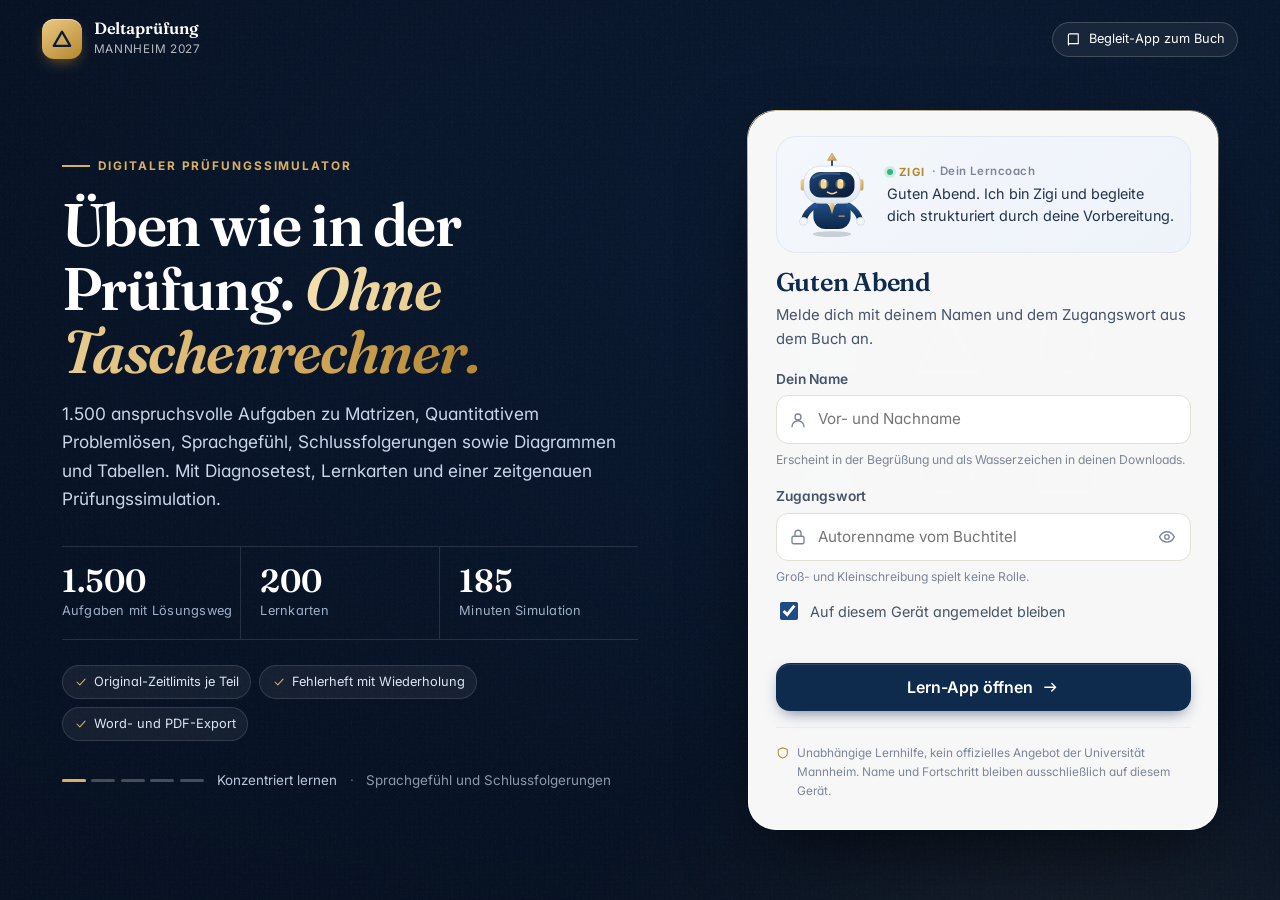
==== Deltapruefung-Lern-App.html @ a5c18887 "Redesign der Deltaprüfung-Lern-App: Premium-UI, neuer Zigi, 3D-Lernkarten - Neues Design-System mit " ====
<!doctype html>
<html lang="de" data-theme="light">
<head>
<meta charset="utf-8">
<meta name="viewport" content="width=device-width,initial-scale=1,viewport-fit=cover">
<title>Deltaprüfung · Lern-App Mannheim 2027</title>
<meta name="theme-color" content="#0a1c36">
<meta name="robots" content="noindex">
<link rel="preconnect" href="https://fonts.googleapis.com">
<link rel="preconnect" href="https://fonts.gstatic.com" crossorigin>
<link href="https://fonts.googleapis.com/css2?family=Inter:wght@400;500;600;700;800&family=Fraunces:opsz,wght@9..144,500;9..144,600;9..144,700&display=swap" rel="stylesheet">
<style>
/* =========================================================
   Design-Tokens
   ========================================================= */
:root{
  --bg:#f5f4ef;--bg2:#efede6;--surface:#ffffff;--surface2:#fbfaf7;--glass:rgba(255,255,255,.72);
  --ink:#0f1b2d;--ink2:#465469;--mute:#7b8698;--line:#e5e2d8;--line2:#efece4;
  --navy:#0e2a4d;--navy2:#1d4b85;--navy3:#0a1c36;
  --gold:#b4872f;--gold2:#d8b065;--gold3:#f3dfae;
  --accent:#0e2a4d;--accent-ink:#ffffff;--accent-hover:#173d6c;
  --link:#1d4b85;--focus:rgba(29,75,133,.35);
  --ok:#17784f;--okbg:#e5f4ec;--okline:#9fd3b7;
  --bad:#b4321f;--badbg:#fbeae6;--badline:#efb3a8;
  --warn:#a5620c;--warnbg:#fcf1dc;--warnline:#ecc98a;
  --info:#24569a;--infobg:#e8eff9;--infoline:#b8cbe8;
  --sh1:0 1px 2px rgba(15,27,45,.05);
  --sh2:0 1px 2px rgba(15,27,45,.04),0 6px 18px -6px rgba(15,27,45,.10);
  --sh3:0 2px 4px rgba(15,27,45,.04),0 18px 48px -12px rgba(15,27,45,.22);
  --r1:10px;--r2:14px;--r3:20px;--r4:28px;
  --serif:"Fraunces","Iowan Old Style","Palatino Linotype",Georgia,serif;
  --sans:"Inter",ui-sans-serif,system-ui,-apple-system,"Segoe UI",Roboto,"Helvetica Neue",Arial,sans-serif;
  --mono:ui-monospace,"SF Mono",Menlo,Consolas,monospace;
  --ease:cubic-bezier(.2,.8,.2,1);
}
html[data-theme=dark]{
  --bg:#08111f;--bg2:#0b1628;--surface:#0f1b2f;--surface2:#0c1729;--glass:rgba(15,27,47,.72);
  --ink:#e8edf6;--ink2:#b3bfd3;--mute:#8592a8;--line:#1e2c45;--line2:#18243a;
  --navy:#a9c4ee;--navy2:#c5d7f4;
  --accent:#d8b065;--accent-ink:#0a1424;--accent-hover:#e6c17b;
  --link:#9fc0f0;--focus:rgba(216,176,101,.4);
  --ok:#5fcf9a;--okbg:#0f2e22;--okline:#1f5a40;
  --bad:#f08a78;--badbg:#341812;--badline:#6b2a1e;
  --warn:#efb45a;--warnbg:#33240c;--warnline:#6b4b16;
  --info:#8db4ee;--infobg:#11233f;--infoline:#24426e;
  --sh1:0 1px 2px rgba(0,0,0,.3);
  --sh2:0 1px 2px rgba(0,0,0,.3),0 8px 22px -8px rgba(0,0,0,.5);
  --sh3:0 2px 4px rgba(0,0,0,.3),0 24px 60px -12px rgba(0,0,0,.6);
}
*{box-sizing:border-box}
html,body{margin:0}
body{font:15.5px/1.6 var(--sans);color:var(--ink);background:var(--bg);-webkit-text-size-adjust:100%;-webkit-font-smoothing:antialiased;text-rendering:optimizeLegibility;font-feature-settings:"cv11","ss01"}
img{max-width:100%;height:auto}
h1,h2,h3{font-family:var(--serif);font-weight:600;line-height:1.18;margin:0 0 .45rem;letter-spacing:-.01em;color:var(--ink)}
h1{font-size:clamp(1.7rem,3vw,2.25rem)}h2{font-size:1.45rem}h3{font-size:1.12rem}
p{margin:.4rem 0}
button{font:inherit;cursor:pointer;color:inherit}
a{color:var(--link)}
:focus-visible{outline:3px solid var(--focus);outline-offset:2px;border-radius:8px}
::selection{background:var(--gold3);color:#0f1b2d}
.ic{width:1.15em;height:1.15em;flex:none;display:inline-block;vertical-align:-.18em;fill:none;stroke:currentColor;stroke-width:1.8;stroke-linecap:round;stroke-linejoin:round}
.small{font-size:.86rem}.xs{font-size:.76rem}.muted{color:var(--mute)}.mt{margin-top:1rem}.mt2{margin-top:1.6rem}
.row{display:flex;gap:.6rem;align-items:center;flex-wrap:wrap}.grow{flex:1}.between{justify-content:space-between}.center{justify-content:center}
@media(max-width:560px){.hide-s{display:none}}
.sr{position:absolute;width:1px;height:1px;overflow:hidden;clip:rect(0 0 0 0)}
kbd{font:600 .72rem var(--mono);padding:.08rem .38rem;border-radius:6px;border:1px solid var(--line);border-bottom-width:2px;background:var(--surface2);color:var(--ink2)}

/* Buttons */
.btn{display:inline-flex;align-items:center;justify-content:center;gap:.5rem;border:1px solid var(--line);background:var(--surface);color:var(--ink);padding:.62rem 1.05rem;border-radius:12px;font-weight:600;font-size:.94rem;line-height:1.2;text-decoration:none;box-shadow:var(--sh1);transition:background .15s,border-color .15s,transform .15s,box-shadow .15s}
.btn:hover{border-color:color-mix(in srgb,var(--navy2) 45%,var(--line));background:var(--surface2)}
.btn:active{transform:translateY(1px)}
.btn.pri{background:var(--accent);color:var(--accent-ink);border-color:transparent;box-shadow:0 1px 0 rgba(255,255,255,.12) inset,0 6px 16px -6px color-mix(in srgb,var(--accent) 70%,transparent)}
.btn.pri:hover{background:var(--accent-hover)}
.btn.gold{background:linear-gradient(180deg,#e2bd72,#c3953c);color:#0a1c36;border-color:transparent;box-shadow:0 1px 0 rgba(255,255,255,.4) inset,0 8px 20px -8px rgba(180,135,47,.7)}
.btn.gold:hover{filter:brightness(1.05)}
.btn.ghost{background:transparent;box-shadow:none;border-color:transparent}.btn.ghost:hover{background:var(--line2)}
.btn.lg{padding:.85rem 1.35rem;font-size:1rem;border-radius:14px}
.btn.sm{padding:.4rem .7rem;font-size:.84rem;border-radius:10px}
.btn.block{width:100%}
.btn[disabled]{opacity:.45;cursor:not-allowed;transform:none}
.ibtn{display:inline-grid;place-items:center;width:38px;height:38px;border:0;background:none;color:var(--ink2);border-radius:11px;transition:background .15s,color .15s}
.ibtn:hover{background:var(--line2);color:var(--ink)}
.ibtn .ic{width:20px;height:20px}

/* Cards */
.card{background:var(--surface);border:1px solid var(--line);border-radius:var(--r3);padding:1.25rem 1.35rem;box-shadow:var(--sh2)}
.card.flat{box-shadow:none}
.card.pad-lg{padding:1.6rem 1.7rem}
.card h3{display:flex;align-items:center;gap:.5rem}
.card-h{display:flex;align-items:center;justify-content:space-between;gap:.8rem;margin-bottom:.8rem}
.card-h h3{margin:0}
a.card,.card.link{color:inherit;text-decoration:none;transition:transform .2s var(--ease),box-shadow .2s,border-color .2s}
a.card:hover,.card.link:hover{transform:translateY(-2px);box-shadow:var(--sh3);border-color:color-mix(in srgb,var(--gold) 35%,var(--line))}
.grid{display:grid;gap:1rem}
.g2{grid-template-columns:repeat(auto-fit,minmax(280px,1fr))}
.g3{grid-template-columns:repeat(auto-fit,minmax(230px,1fr))}
.g4{grid-template-columns:repeat(auto-fit,minmax(170px,1fr))}
.eyebrow{display:inline-flex;align-items:center;gap:.45rem;font-size:.72rem;letter-spacing:.14em;text-transform:uppercase;color:var(--gold);font-weight:700}
.eyebrow:before{content:"";width:18px;height:1.5px;background:currentColor;opacity:.7}
.pagehead{margin:0 0 1.5rem}
.pagehead p{color:var(--ink2);max-width:64ch;margin-top:.35rem}
.pagehead h1{margin-top:.35rem}
.divider{height:1px;background:var(--line);margin:1rem 0}

/* Inputs */
label.f{display:block;font-weight:600;margin:1rem 0 .35rem;font-size:.86rem;color:var(--ink2)}
select,input[type=text],input[type=password],input[type=date]{width:100%;padding:.7rem .85rem;border:1px solid var(--line);border-radius:12px;background:var(--surface);color:var(--ink);font:inherit;font-size:.95rem;transition:border-color .15s,box-shadow .15s;appearance:none;-webkit-appearance:none}
select{background-image:url("data:image/svg+xml,%3Csvg xmlns='http://www.w3.org/2000/svg' width='16' height='16' viewBox='0 0 24 24' fill='none' stroke='%237b8698' stroke-width='2' stroke-linecap='round'%3E%3Cpath d='m6 9 6 6 6-6'/%3E%3C/svg%3E");background-repeat:no-repeat;background-position:right .8rem center;padding-right:2.4rem}
select:focus,input:focus{outline:none;border-color:var(--navy2);box-shadow:0 0 0 4px var(--focus)}
.check{display:flex;gap:.6rem;align-items:center;font-size:.9rem;margin:.8rem 0;cursor:pointer}
.check input{width:18px;height:18px;accent-color:var(--navy2)}
html[data-theme=dark] .check input{accent-color:var(--gold2)}
.switch{position:relative;display:inline-flex;align-items:center;gap:.75rem;cursor:pointer;font-weight:500}
.switch input{position:absolute;opacity:0}
.switch i{width:42px;height:24px;border-radius:99px;background:var(--line);position:relative;transition:background .2s;flex:none}
.switch i:after{content:"";position:absolute;top:3px;left:3px;width:18px;height:18px;border-radius:50%;background:#fff;box-shadow:0 1px 3px rgba(0,0,0,.25);transition:transform .25s var(--ease)}
.switch input:checked+i{background:var(--navy2)}html[data-theme=dark] .switch input:checked+i{background:var(--gold)}
.switch input:checked+i:after{transform:translateX(18px)}
.switch input:focus-visible+i{box-shadow:0 0 0 4px var(--focus)}
.seg{display:inline-flex;padding:4px;background:var(--line2);border-radius:12px;gap:2px;flex-wrap:wrap}
.seg button{border:0;background:none;padding:.45rem .8rem;border-radius:9px;font-size:.86rem;font-weight:600;color:var(--ink2);display:inline-flex;gap:.4rem;align-items:center}
.seg button.on{background:var(--surface);color:var(--ink);box-shadow:var(--sh1)}

/* Progress */
.bar{height:8px;background:var(--line2);border-radius:99px;overflow:hidden}
.bar i{display:block;height:100%;background:linear-gradient(90deg,var(--navy2),var(--gold2));border-radius:99px;transition:width .6s var(--ease)}
html[data-theme=dark] .bar i{background:linear-gradient(90deg,#5d86c4,var(--gold2))}
.pill{display:inline-flex;align-items:center;gap:.3rem;padding:.16rem .6rem;border-radius:99px;background:var(--infobg);color:var(--info);font-size:.74rem;font-weight:700;white-space:nowrap;letter-spacing:.01em}
.pill.ok{background:var(--okbg);color:var(--ok)}.pill.bad{background:var(--badbg);color:var(--bad)}.pill.warn{background:var(--warnbg);color:var(--warn)}.pill.neutral{background:var(--line2);color:var(--ink2)}
.pill.gold{background:color-mix(in srgb,var(--gold2) 22%,transparent);color:var(--gold)}
.dot{width:9px;height:9px;border-radius:50%;flex:none;display:inline-block}
.note{display:flex;gap:.8rem;background:var(--warnbg);border:1px solid var(--warnline);border-radius:var(--r2);padding:.95rem 1.1rem;font-size:.9rem;color:var(--ink)}
.note .ic{color:var(--warn);width:20px;height:20px;margin-top:.1rem}
.note strong{display:block;margin-bottom:.15rem}
.note.info{background:var(--infobg);border-color:var(--infoline)}.note.info .ic{color:var(--info)}

/* =========================================================
   Anmeldung
   ========================================================= */
#gate{position:fixed;inset:0;z-index:50;background:#071427;color:#fff;overflow:auto}
#hero{position:fixed;inset:0;overflow:hidden;background:radial-gradient(1200px 700px at 30% 20%,#173e70,#071427)}
.slide{position:absolute;inset:0;opacity:0;transition:opacity 2.2s ease}
.slide.on{opacity:1}.slide.on .ph{animation:kb 24s ease-in-out forwards}
.ph{position:absolute;inset:-6%;background-size:cover;background-position:center;transform:scale(1.02);filter:saturate(.85)}
@keyframes kb{from{transform:scale(1.02)}to{transform:scale(1.14) translate(-2.2%,-1.4%)}}
.slide:nth-child(even).on .ph{animation-name:kb2}@keyframes kb2{from{transform:scale(1.14) translate(2%,1%)}to{transform:scale(1.02)}}
.fallback{position:absolute;inset:0;opacity:.8}.fallback svg{width:100%;height:100%}
.shade{position:fixed;inset:0;background:linear-gradient(105deg,rgba(5,15,32,.94) 0%,rgba(5,15,32,.82) 42%,rgba(5,15,32,.45) 100%),radial-gradient(800px 500px at 80% 110%,rgba(216,176,101,.18),transparent 60%)}
.grain{position:fixed;inset:0;opacity:.06;pointer-events:none;background-image:url("data:image/svg+xml,%3Csvg xmlns='http://www.w3.org/2000/svg' width='160' height='160'%3E%3Cfilter id='n'%3E%3CfeTurbulence baseFrequency='.8' numOctaves='3'/%3E%3C/filter%3E%3Crect width='100%25' height='100%25' filter='url(%23n)'/%3E%3C/svg%3E")}
.gtop{position:relative;display:flex;justify-content:space-between;align-items:center;padding:1.2rem clamp(1rem,4vw,2.6rem)}
.brand{display:flex;gap:.75rem;align-items:center}
.logo{width:40px;height:40px;border-radius:12px;background:linear-gradient(145deg,#ecca83,#b4872f);display:grid;place-items:center;box-shadow:0 1px 0 rgba(255,255,255,.45) inset,0 6px 16px -6px rgba(180,135,47,.8);flex:none}
.logo svg{width:22px;height:22px}
.brand b{display:block;font:600 1.02rem/1.2 var(--serif);letter-spacing:-.005em}
.brand span{display:block;font-size:.74rem;opacity:.7;letter-spacing:.06em;text-transform:uppercase;margin-top:1px}
.gedition{display:inline-flex;gap:.5rem;align-items:center;font-size:.8rem;padding:.4rem .8rem;border:1px solid rgba(255,255,255,.18);border-radius:99px;background:rgba(255,255,255,.06);backdrop-filter:blur(8px)}
.gwrap{position:relative;display:grid;grid-template-columns:1.1fr .9fr;gap:clamp(2rem,5vw,4.5rem);align-items:center;max-width:1240px;margin:0 auto;padding:1rem clamp(1rem,4vw,2.6rem) 3rem;min-height:calc(100vh - 84px)}
.gtxt .kicker{display:inline-flex;align-items:center;gap:.5rem;font-size:.74rem;letter-spacing:.16em;text-transform:uppercase;color:var(--gold2);font-weight:700;margin-bottom:1.1rem}
.gtxt .kicker:before{content:"";width:28px;height:1.5px;background:currentColor}
.gtxt h1{font-size:clamp(2.2rem,4.8vw,3.75rem);color:#fff;font-weight:600;line-height:1.06;letter-spacing:-.025em;margin-bottom:1rem}
.gtxt h1 em{font-style:italic;background:linear-gradient(90deg,#f3dfae,#d8b065 60%,#b4872f);-webkit-background-clip:text;background-clip:text;color:transparent;padding-right:.08em}
.gtxt .lead{font-size:1.08rem;max-width:36rem;color:#c9d6ea;line-height:1.65}
.gstats{display:flex;gap:0;flex-wrap:wrap;margin:2rem 0 1.6rem;border-top:1px solid rgba(255,255,255,.12);border-bottom:1px solid rgba(255,255,255,.12);max-width:36rem}
.gstats div{flex:1;min-width:110px;padding:1rem 0}
.gstats div+div{padding-left:1.2rem;border-left:1px solid rgba(255,255,255,.12)}
.gstats b{display:block;font:600 2rem/1.1 var(--serif);color:#fff}
.gstats span{font-size:.8rem;color:#9fb0c9;letter-spacing:.02em}
.gfeat{display:flex;flex-wrap:wrap;gap:.5rem;max-width:36rem}
.gfeat span{display:inline-flex;align-items:center;gap:.4rem;font-size:.8rem;color:#dbe5f3;padding:.35rem .7rem;border-radius:99px;background:rgba(255,255,255,.06);border:1px solid rgba(255,255,255,.12)}
.gfeat .ic{color:var(--gold2);width:14px;height:14px}
.gcap{display:flex;gap:.8rem;align-items:center;font-size:.84rem;color:#b8c6da;margin-top:1.8rem}
.dots{display:flex;gap:.35rem}.dots i{width:24px;height:3px;border-radius:9px;background:rgba(255,255,255,.25);overflow:hidden;position:relative}
.dots i.on:after{content:"";position:absolute;inset:0;background:var(--gold2);transform-origin:left;animation:fillbar 20s linear forwards}
@keyframes fillbar{from{transform:scaleX(0)}to{transform:scaleX(1)}}
.gcard{position:relative;background:rgba(255,255,255,.97);color:#0f1b2d;border-radius:var(--r4);padding:1.6rem 1.7rem 1.4rem;box-shadow:0 30px 80px -20px rgba(0,0,0,.6),0 0 0 1px rgba(255,255,255,.5) inset;max-width:470px;width:100%;justify-self:end}
.gcard:before{content:"";position:absolute;inset:-1px;border-radius:inherit;padding:1px;background:linear-gradient(160deg,rgba(243,223,174,.9),rgba(255,255,255,0) 40%);-webkit-mask:linear-gradient(#000 0 0) content-box,linear-gradient(#000 0 0);-webkit-mask-composite:xor;mask-composite:exclude;pointer-events:none}
.gcard h2{color:#0e2a4d;font-size:1.6rem;margin:.9rem 0 .2rem}
.gsub{color:#465469;font-size:.93rem}
.gcard label.f{color:#465469}
.gcard input[type=text],.gcard input[type=password]{background:#fff;color:#0f1b2d;border-color:#e2dfd5;padding-left:2.6rem}
.gcard input:focus{border-color:#1d4b85;box-shadow:0 0 0 4px rgba(29,75,133,.18)}
.ghint{font-size:.76rem;color:#7b8698;margin:.35rem 0 0}
.gerr{color:#b4321f;min-height:1.3rem;font-size:.86rem;margin:.4rem 0;font-weight:500}
.gfine{display:flex;gap:.5rem;font-size:.74rem;color:#7b8698;margin-top:1rem;padding-top:1rem;border-top:1px solid #efece4}
.gfine .ic{flex:none;margin-top:.12rem;color:#b4872f}
.fld{position:relative}
.fld>.ic{position:absolute;left:.85rem;top:50%;transform:translateY(-50%);color:#7b8698;width:18px;height:18px;pointer-events:none}
.eye{position:absolute;right:6px;top:50%;transform:translateY(-50%);border:0;background:none;width:36px;height:36px;border-radius:9px;display:grid;place-items:center;color:#7b8698}
.eye:hover{background:#f1efe8;color:#0f1b2d}
.gcard .check{color:#465469}
.gcard .btn.pri{background:#0e2a4d;color:#fff}
.gcard .btn.pri:hover{background:#173d6c}
.spin{width:16px;height:16px;border-radius:50%;border:2px solid currentColor;border-right-color:transparent;animation:rot .7s linear infinite;display:inline-block}
@keyframes rot{to{transform:rotate(360deg)}}

/* =========================================================
   Zigi – Lerncoach
   ========================================================= */
.coach{display:flex;gap:1rem;align-items:center;padding:.9rem 1rem;border-radius:var(--r3);background:linear-gradient(135deg,#f4f7fc,#eef3fa);border:1px solid #e1e8f3}
.coach .zg{width:78px;height:86px}
.speech{position:relative;font-size:.9rem;line-height:1.5;transition:opacity .25s,transform .25s;color:#24344d}
.speech.swap{opacity:0;transform:translateY(3px)}
.speech .who{display:flex;align-items:center;gap:.4rem;font-size:.7rem;font-weight:700;letter-spacing:.12em;text-transform:uppercase;color:#b4872f;margin-bottom:.15rem}
.speech .who em{font-style:normal;font-weight:600;letter-spacing:.04em;text-transform:none;color:#7b8698;font-size:.72rem}
.speech .who:after{content:"";width:6px;height:6px;border-radius:50%;background:#2fb67c;box-shadow:0 0 0 3px rgba(47,182,124,.18);order:-1}
.zg{flex:none;position:relative}
.zg svg{width:100%;height:100%;overflow:visible;display:block}
.zg .body{animation:bob 3.6s ease-in-out infinite;transform-box:view-box;transform-origin:center}
.zg .shd{animation:shd 3.6s ease-in-out infinite;transform-box:fill-box;transform-origin:center}
@keyframes bob{50%{transform:translateY(-3.5px)}}
@keyframes shd{50%{transform:scaleX(.86);opacity:.7}}
.zg .ant{transform-box:fill-box;transform-origin:bottom center;animation:sway 4.8s ease-in-out infinite}
@keyframes sway{25%{transform:rotate(-7deg)}75%{transform:rotate(7deg)}}
.zg .eyes{transform-box:fill-box;transform-origin:center;transition:transform .35s var(--ease);animation:blink 5.2s infinite}
@keyframes blink{0%,93%,100%{transform:scaleY(1)}96%{transform:scaleY(.08)}}
.zg .glow{animation:glow 3.6s ease-in-out infinite}
@keyframes glow{50%{opacity:.55}}
.zg .arm,.zg .arm2{transform-box:fill-box;transition:transform .45s var(--ease)}
.zg .arm{transform-origin:92% 6%}.zg .arm2{transform-origin:8% 6%}
.zg.wave .arm2{animation:wave .7s ease-in-out 4}
@keyframes wave{0%,100%{transform:rotate(-88deg)}50%{transform:rotate(-110deg)}}
.zg.point .arm2{transform:rotate(-58deg)}
.zg.think .arm2{transform:rotate(-100deg)}
.zg.think .eyes{animation:none;transform:translate(2.5px,-2.5px)}
.zg.thumbs .arm2{transform:rotate(-76deg)}
.zg.thumbs .eyes{animation:none;transform:scaleY(.5)}
.zg.cheer .arm{animation:cheerL .55s ease-in-out 4}.zg.cheer .arm2{animation:cheerR .55s ease-in-out 4}
@keyframes cheerL{50%{transform:rotate(104deg)}}@keyframes cheerR{50%{transform:rotate(-104deg)}}
.zg.cheer .body{animation:hop .55s ease-in-out 4}@keyframes hop{50%{transform:translateY(-7px)}}
.zg .mouth-o{display:none}
.zg.sad .smile{display:none}.zg.sad .mouth-o{display:block}.zg.sad .eyes{animation:none;transform:translateY(2px) scaleY(.75)}
.zg.talk .smile{animation:talk .22s ease-in-out 6;transform-box:fill-box;transform-origin:center}
@keyframes talk{50%{transform:scaleY(1.9)}}

/* Begleiter unten rechts */
#buddy{position:fixed;right:18px;bottom:18px;z-index:40;display:none;align-items:flex-end;gap:.7rem}
body.in #buddy.on{display:flex}
#buddy .bubble{max-width:17rem;padding:.75rem .95rem;border-radius:16px 16px 4px 16px;background:var(--surface);border:1px solid var(--line);box-shadow:var(--sh3);opacity:0;transform:translateY(8px) scale(.97);transform-origin:bottom right;transition:opacity .3s,transform .3s var(--ease);pointer-events:none}
#buddy .bubble.show{opacity:1;transform:none}
#buddy .speech{color:var(--ink)}
#buddy .speech .who em{color:var(--mute)}
.zbtn{width:66px;height:66px;border-radius:22px;border:1px solid var(--line);background:linear-gradient(160deg,var(--surface),var(--surface2));box-shadow:var(--sh3);display:grid;place-items:center;padding:0;transition:transform .2s var(--ease)}
.zbtn:hover{transform:translateY(-2px)}
.zbtn .zg{width:50px;height:56px}

/* =========================================================
   App-Rahmen
   ========================================================= */
body:not(.in) #app{display:none}
#app{display:grid;grid-template-columns:272px 1fr;min-height:100vh}
.side{background:linear-gradient(180deg,#0e2a4d 0%,#0a1c36 100%);color:#fff;padding:1.1rem .85rem;position:sticky;top:0;height:100vh;overflow:auto;display:flex;flex-direction:column;border-right:1px solid rgba(255,255,255,.04)}
html[data-theme=dark] .side{background:linear-gradient(180deg,#0b1729,#070f1c)}
.side .brand{padding:.3rem .55rem 1.2rem;margin-bottom:.4rem;border-bottom:1px solid rgba(255,255,255,.08)}
.nav{flex:1}
.nav a{display:flex;gap:.7rem;align-items:center;color:#b9c8de;text-decoration:none;padding:.55rem .7rem;border-radius:11px;font-size:.9rem;font-weight:500;position:relative;transition:background .15s,color .15s}
.nav a .ic{width:18px;height:18px;opacity:.85}
.nav a:hover{background:rgba(255,255,255,.06);color:#fff}
.nav a.on{background:linear-gradient(90deg,rgba(216,176,101,.2),rgba(216,176,101,.05));color:#fff}
.nav a.on:before{content:"";position:absolute;left:-.85rem;top:22%;bottom:22%;width:3px;border-radius:0 3px 3px 0;background:var(--gold2)}
.nav a.on .ic{color:var(--gold2);opacity:1}
.nav .g{font-size:.66rem;letter-spacing:.16em;text-transform:uppercase;color:#7f93b2;margin:1.1rem .7rem .35rem;font-weight:700}
.nav .bd{margin-left:auto;background:rgba(216,176,101,.2);color:#f3dfae;border-radius:99px;font-size:.7rem;padding:.05rem .5rem;font-weight:700}
.side .foot{font-size:.72rem;color:#8296b4;padding:1rem .6rem .2rem;border-top:1px solid rgba(255,255,255,.08);margin-top:1rem;line-height:1.5}
.side .me{display:flex;gap:.65rem;align-items:center;padding:.7rem;border-radius:14px;background:rgba(255,255,255,.05);border:1px solid rgba(255,255,255,.07);margin-top:.8rem}
.side .me .av{width:34px;height:34px;border-radius:10px;background:linear-gradient(145deg,#2a5a98,#173d6c);display:grid;place-items:center;font-weight:700;font-size:.85rem;color:#f3dfae}
.side .me b{display:block;font-size:.86rem;font-weight:600}.side .me span{font-size:.72rem;color:#8296b4}
.main{min-width:0;display:flex;flex-direction:column}
.top{display:flex;align-items:center;gap:.5rem;padding:.65rem clamp(1rem,3vw,2rem);border-bottom:1px solid var(--line);background:color-mix(in srgb,var(--bg) 82%,transparent);backdrop-filter:saturate(1.6) blur(14px);-webkit-backdrop-filter:saturate(1.6) blur(14px);position:sticky;top:0;z-index:10;min-height:60px}
.crumb{display:flex;align-items:center;gap:.45rem;font-size:.88rem;color:var(--mute);min-width:0}
.crumb b{color:var(--ink);font-weight:600;white-space:nowrap;overflow:hidden;text-overflow:ellipsis}
.crumb .ic{width:14px;height:14px}
.chip{display:inline-flex;align-items:center;gap:.4rem;font-size:.8rem;font-weight:600;color:var(--ink2);padding:.35rem .7rem;border-radius:99px;border:1px solid var(--line);background:var(--surface)}
.chip .ic{width:15px;height:15px;color:var(--gold)}
.menu-btn{display:none}
#view{padding:clamp(1.2rem,3vw,2.2rem) clamp(1rem,3vw,2.2rem) 6rem;max-width:1120px;width:100%;margin:0 auto;outline:none;animation:viewIn .35s var(--ease)}
@keyframes viewIn{from{opacity:0;transform:translateY(6px)}to{opacity:1;transform:none}}
.scrim{display:none}
.tabbar{display:none}
@media(max-width:900px){
  .gwrap{grid-template-columns:1fr;gap:1.8rem;padding-top:0}
  .gcard{justify-self:stretch;max-width:none}
  .gtxt .lead{font-size:.98rem}.gstats,.gfeat,.gcap{display:none}.gtxt h1{font-size:2.1rem}
  #app{grid-template-columns:1fr}
  .side{position:fixed;left:0;top:0;bottom:0;width:284px;transform:translateX(-102%);transition:transform .3s var(--ease);z-index:60;box-shadow:20px 0 60px rgba(0,0,0,.3)}
  body.menu .side{transform:none}
  body.menu .scrim{display:block;position:fixed;inset:0;background:rgba(4,10,22,.5);backdrop-filter:blur(2px);z-index:55}
  .menu-btn{display:inline-grid}
  #view{padding:1.1rem 1rem 7.5rem}
  .tabbar{display:flex;position:fixed;left:0;right:0;bottom:0;z-index:35;background:color-mix(in srgb,var(--surface) 90%,transparent);backdrop-filter:blur(16px);-webkit-backdrop-filter:blur(16px);border-top:1px solid var(--line);padding:.35rem .4rem calc(.35rem + env(safe-area-inset-bottom))}
  .tabbar a,.tabbar button{flex:1;display:flex;flex-direction:column;align-items:center;gap:.15rem;font-size:.66rem;font-weight:600;color:var(--mute);text-decoration:none;padding:.35rem 0;border:0;background:none;border-radius:10px}
  .tabbar .ic{width:21px;height:21px}
  .tabbar .on{color:var(--ink)}.tabbar .on .ic{color:var(--gold)}
  body.run .tabbar{display:none}
  #buddy{bottom:78px;right:12px}
  body.run #buddy{bottom:84px}
  .zbtn{width:54px;height:54px;border-radius:18px}.zbtn .zg{width:40px;height:45px}
  #buddy .bubble{max-width:13rem;font-size:.84rem}
}

/* =========================================================
   Übersicht
   ========================================================= */
.welcome{position:relative;overflow:hidden;border-radius:var(--r4);padding:clamp(1.4rem,3vw,2rem);color:#fff;background:radial-gradient(600px 300px at 100% 0%,rgba(216,176,101,.28),transparent 60%),linear-gradient(135deg,#123563,#0a1c36);box-shadow:var(--sh3);display:grid;grid-template-columns:1fr auto;gap:1.5rem;align-items:center}
.welcome:after{content:"";position:absolute;right:-60px;bottom:-90px;width:300px;height:300px;border:1px solid rgba(243,223,174,.14);border-radius:50%;box-shadow:0 0 0 40px rgba(243,223,174,.03),0 0 0 80px rgba(243,223,174,.02)}
.welcome h1{color:#fff;font-size:clamp(1.7rem,3.4vw,2.4rem);margin:.4rem 0 .4rem}
.welcome p{color:#c9d6ea;max-width:52ch}
.welcome .eyebrow{color:var(--gold2)}
.welcome .zg{width:120px;height:132px;position:relative;z-index:1}
.welcome .rec{display:flex;gap:.7rem;align-items:center;margin-top:1.1rem;flex-wrap:wrap}
.welcome .btn:not(.gold){background:rgba(255,255,255,.08);border-color:rgba(255,255,255,.18);color:#fff;box-shadow:none}
.welcome .btn:not(.gold):hover{background:rgba(255,255,255,.14)}
.resume{display:flex;gap:1rem;align-items:center;flex-wrap:wrap;margin-top:1rem;padding:1rem 1.15rem;border-radius:var(--r3);border:1px solid var(--warnline);background:var(--warnbg)}
.resume .ic{width:22px;height:22px;color:var(--warn)}
.kpi{display:grid;grid-template-columns:repeat(auto-fit,minmax(170px,1fr));gap:1rem}
.kpi>div{position:relative;background:var(--surface);border:1px solid var(--line);border-radius:var(--r3);padding:1rem 1.1rem;box-shadow:var(--sh1);display:flex;gap:.85rem;align-items:center}
.kpi .ki{width:42px;height:42px;border-radius:12px;display:grid;place-items:center;background:var(--infobg);color:var(--info);flex:none}
.kpi .ki .ic{width:20px;height:20px}
.kpi .ki.g{background:color-mix(in srgb,var(--gold2) 20%,transparent);color:var(--gold)}
.kpi .ki.o{background:var(--okbg);color:var(--ok)}.kpi .ki.r{background:var(--badbg);color:var(--bad)}
.kpi b{display:block;font:600 1.5rem/1.15 var(--serif);color:var(--ink);letter-spacing:-.01em}
.kpi span{font-size:.78rem;color:var(--mute)}
.act{display:flex;flex-direction:column;gap:.5rem;min-height:170px}
.act .ai{width:44px;height:44px;border-radius:13px;display:grid;place-items:center;color:#fff;margin-bottom:.4rem;box-shadow:0 8px 18px -8px currentColor}
.act .ai .ic{width:21px;height:21px;color:#fff}
.act h3{margin:0}
.act p{color:var(--mute);font-size:.86rem;margin:0;flex:1}
.act .foot{display:flex;align-items:center;justify-content:space-between;margin-top:.3rem}
.act .go{color:var(--mute);transition:transform .2s var(--ease),color .2s}
a.card:hover .go{transform:translateX(3px);color:var(--gold)}
.prow{display:grid;grid-template-columns:minmax(9rem,14rem) 1fr auto;gap:1rem;align-items:center;padding:.6rem 0;border-top:1px solid var(--line2)}
.prow:first-of-type{border-top:0}
.prow .nm{display:flex;gap:.6rem;align-items:center;font-weight:500;font-size:.92rem}
.prow .v{font-size:.82rem;color:var(--mute);text-align:right;min-width:6.5rem;font-variant-numeric:tabular-nums}
@media(max-width:600px){.kpi{grid-template-columns:1fr 1fr;gap:.7rem}.kpi>div{flex-direction:column;align-items:flex-start;gap:.55rem;padding:.9rem}.kpi .ki{width:36px;height:36px}.kpi b{font-size:1.3rem}.chip{display:none}.welcome{grid-template-columns:1fr}.welcome .zg{display:none}.prow{grid-template-columns:1fr auto}.prow .bar{grid-column:1/-1;order:3}}

/* Teil-Karten */
.partcard{display:flex;flex-direction:column;gap:.75rem;position:relative;overflow:hidden}
.partcard:before{content:"";position:absolute;left:0;top:0;bottom:0;width:4px;background:var(--pc,var(--navy2))}
.partcard .row.between{align-items:flex-start}
.partcard h3{margin:0}
.stat3{display:flex;gap:1.2rem;font-size:.8rem;color:var(--mute)}
.stat3 b{display:block;font:600 1.05rem var(--sans);color:var(--ink);font-variant-numeric:tabular-nums}
.sec-t{display:flex;align-items:center;gap:.6rem;margin:1.8rem 0 .8rem;font-family:var(--serif);font-size:1.15rem;font-weight:600}
.sec-t .dot{width:10px;height:10px}
.empty{text-align:center;padding:2.6rem 1.4rem}
.empty .zg{width:96px;height:106px;margin:0 auto .6rem}
.empty p{color:var(--ink2);max-width:46ch;margin:.4rem auto 1rem}

/* =========================================================
   Aufgaben
   ========================================================= */
.runhead{position:sticky;top:60px;z-index:6;margin:-.4rem 0 1.1rem;padding:.9rem 1.1rem;border-radius:var(--r3);background:color-mix(in srgb,var(--surface) 92%,transparent);backdrop-filter:blur(14px);-webkit-backdrop-filter:blur(14px);border:1px solid var(--line);box-shadow:var(--sh2)}
.runhead h2{margin:0;font-size:1.15rem}
.runhead .bar{height:6px;margin-top:.75rem}
.runhead .meta{display:flex;justify-content:space-between;gap:.6rem;font-size:.78rem;color:var(--mute);margin-top:.45rem;font-variant-numeric:tabular-nums}
.timer{display:inline-flex;align-items:center;gap:.45rem;font:700 1.05rem/1 var(--mono);padding:.5rem .75rem;border-radius:11px;background:var(--line2);color:var(--ink);font-variant-numeric:tabular-nums}
.timer .ic{width:16px;height:16px;color:var(--mute)}
.timer.low{background:var(--badbg);color:var(--bad);animation:pulse 1.4s ease-in-out infinite}.timer.low .ic{color:var(--bad)}
@keyframes pulse{50%{box-shadow:0 0 0 5px color-mix(in srgb,var(--bad) 15%,transparent)}}
.qcard{background:var(--surface);border:1px solid var(--line);border-radius:var(--r3);padding:clamp(1.1rem,2.5vw,1.7rem);box-shadow:var(--sh2)}
.qmeta{display:flex;gap:.45rem;flex-wrap:wrap;align-items:center;margin-bottom:1rem;font-size:.78rem;color:var(--mute)}
.qmeta .sep{flex:1}
.qnum{font:600 .8rem var(--sans);color:var(--ink2)}
.stem{font-size:1.04rem;line-height:1.7}
.stem .tex{white-space:nowrap}
.fest{background:var(--infobg);border:1px solid var(--infoline);border-radius:var(--r2);padding:.85rem 1rem;margin:.2rem 0 .8rem}
.fest b{color:var(--info)}
.claim{display:flex;gap:.7rem;align-items:flex-start;padding:.55rem 0}
.claim .cl{flex:none;width:2rem;height:2rem;border-radius:9px;background:var(--line2);display:grid;place-items:center;font:700 .82rem var(--serif);color:var(--ink2)}
.zoomable{cursor:zoom-in;display:block;margin:.8rem auto;max-width:100%;border:1px solid var(--line);border-radius:var(--r2);background:#fff;padding:6px;transition:box-shadow .2s}
.zoomable:hover{box-shadow:var(--sh2)}
.matwrap{display:flex;flex-direction:column;gap:1.2rem;align-items:center}
.matwrap .mat{width:100%;max-width:360px}
.matwrap .mat .zoomable{margin:0 auto}
.opts{display:grid;gap:.6rem;margin-top:1.1rem}
.opts.two{grid-template-columns:1fr 1fr}
.opt{position:relative;display:flex;gap:.8rem;align-items:center;text-align:left;width:100%;background:var(--surface);border:1.5px solid var(--line);border-radius:14px;padding:.75rem .9rem;color:var(--ink);transition:border-color .15s,background .15s,transform .15s,box-shadow .15s}
.opt:hover:not([disabled]){border-color:color-mix(in srgb,var(--navy2) 55%,var(--line));background:var(--surface2);box-shadow:var(--sh1)}
.opt:active:not([disabled]){transform:scale(.995)}
.opt .L{font:700 .85rem var(--sans);width:1.9rem;height:1.9rem;border-radius:9px;background:var(--line2);color:var(--ink2);display:grid;place-items:center;flex:none;transition:background .15s,color .15s}
.opt.sel{border-color:var(--navy2);background:var(--infobg);box-shadow:0 0 0 3px var(--focus)}
.opt.sel .L{background:var(--navy2);color:#fff}
html[data-theme=dark] .opt.sel .L{background:var(--gold2);color:#0a1424}
.opt.ok{border-color:var(--ok);background:var(--okbg)}.opt.ok .L{background:var(--ok);color:#fff}
.opt.bad{border-color:var(--bad);background:var(--badbg)}.opt.bad .L{background:var(--bad);color:#fff}
.opt.ok:after,.opt.bad:after{position:absolute;right:.8rem;top:50%;transform:translateY(-50%);font-weight:800;font-size:.95rem}
.opt.ok:after{content:"✓";color:var(--ok)}.opt.bad:after{content:"✕";color:var(--bad)}
.opt[disabled]{cursor:default}
.opts.imgs{grid-template-columns:repeat(4,1fr)}
.opts.imgs .opt{flex-direction:column;padding:.5rem;gap:.35rem}
.opts.imgs .opt:after{top:.5rem;right:.55rem;transform:none}
.opts.imgs img{width:100%;max-width:96px;background:#fff;border-radius:8px}
@media(max-width:560px){.opts.two{grid-template-columns:1fr}.opts.imgs{gap:.4rem}.opts.imgs .opt{padding:.3rem}}
@media(min-width:800px){.matwrap{flex-direction:row;align-items:flex-start;justify-content:center;gap:1.6rem}.matwrap .mat{flex:0 0 360px}.matwrap .opts.imgs{max-width:450px;margin-top:0}}
.tblwrap{overflow-x:auto;margin:.9rem 0;border:1px solid var(--line);border-radius:var(--r2)}
.tblwrap table{border-collapse:collapse;width:100%;font-size:.9rem;font-variant-numeric:tabular-nums}
.tblwrap caption{font-weight:700;text-align:left;padding:.65rem .85rem;font-size:.86rem;border-bottom:1px solid var(--line);background:var(--surface2)}
.tblwrap th,.tblwrap td{padding:.5rem .85rem;border-top:1px solid var(--line2);text-align:center;white-space:nowrap}
.tblwrap th{font-size:.78rem;text-transform:uppercase;letter-spacing:.06em;color:var(--mute);font-weight:700;border-top:0}
.tblwrap th:first-child,.tblwrap td:first-child{text-align:left}
.tblwrap tbody tr:nth-child(even){background:var(--surface2)}
.expl{margin-top:1.2rem;border-radius:var(--r2);padding:1.05rem 1.15rem;border:1px solid;animation:viewIn .35s var(--ease)}
.expl.ok{background:var(--okbg);border-color:var(--okline)}.expl.bad{background:var(--badbg);border-color:var(--badline)}
.expl .eh{display:flex;gap:.6rem;align-items:center;font-weight:700;margin-bottom:.35rem}
.expl .eh .ic{width:20px;height:20px}
.expl.ok .eh{color:var(--ok)}.expl.bad .eh{color:var(--bad)}
.expl ol{margin:.6rem 0 .4rem 1.15rem;padding:0}.expl li{margin:.25rem 0}
.expl .falle,.expl .ref{display:flex;gap:.55rem;margin-top:.7rem;font-size:.9rem;padding-top:.7rem;border-top:1px dashed color-mix(in srgb,var(--ink) 15%,transparent)}
.expl .falle .ic,.expl .ref .ic{width:17px;height:17px;margin-top:.15rem;color:var(--warn)}
.expl .ref .ic{color:var(--info)}
.tex{font-family:"Cambria Math","STIX Two Math",var(--serif);font-size:1.05em}
.fr{display:inline-flex;flex-direction:column;vertical-align:middle;text-align:center;margin:0 .15em;line-height:1.15}
.fr>span:first-child{border-bottom:1.4px solid currentColor;padding:0 .2em}.fr>span:last-child{padding:0 .2em}
.rad{border-top:1.4px solid currentColor;padding:0 .15em;margin-left:1px}
.palette{margin-top:1.1rem;padding:1rem 1.1rem;border-radius:var(--r3);background:var(--surface);border:1px solid var(--line)}
.palette summary{cursor:pointer;display:flex;align-items:center;gap:.5rem;font-weight:600;font-size:.9rem;list-style:none}
.palette summary::-webkit-details-marker{display:none}
.palette summary .ic{color:var(--mute)}
.palette .legend{display:flex;gap:.9rem;flex-wrap:wrap;font-size:.74rem;color:var(--mute);margin-left:auto;font-weight:500}
.palette .legend i{display:inline-block;width:10px;height:10px;border-radius:3px;margin-right:.3rem;vertical-align:-1px;border:1px solid var(--line)}
.qnav{display:flex;flex-wrap:wrap;gap:.35rem;margin-top:.85rem}
.qnav button{position:relative;width:2.25rem;height:2.25rem;border-radius:10px;border:1px solid var(--line);background:var(--surface);color:var(--ink2);font-size:.8rem;font-weight:600;font-variant-numeric:tabular-nums;transition:all .15s}
.qnav button:hover:not([disabled]){border-color:var(--navy2)}
.qnav button.cur{border-color:var(--navy2);box-shadow:0 0 0 2px var(--navy2);color:var(--ink)}
html[data-theme=dark] .qnav button.cur{border-color:var(--gold2);box-shadow:0 0 0 2px var(--gold2)}
.qnav button.done{background:var(--infobg);color:var(--info);border-color:var(--infoline)}
.qnav button.ok{background:var(--okbg);color:var(--ok);border-color:var(--okline)}
.qnav button.bad{background:var(--badbg);color:var(--bad);border-color:var(--badline)}
.qnav button.flag:after{content:"";position:absolute;top:-3px;right:-3px;width:9px;height:9px;border-radius:50%;background:var(--gold2);border:2px solid var(--surface)}
.qnav button[disabled]{opacity:.35;cursor:not-allowed}
.runbar{display:flex;gap:.6rem;align-items:center;margin-top:1.1rem;flex-wrap:wrap}
.runbar .hint{font-size:.74rem;color:var(--mute);display:flex;gap:.6rem;align-items:center}
@media(max-width:900px){
  .runhead{top:60px;padding:.75rem .9rem}
  .runbar{position:fixed;left:0;right:0;bottom:0;z-index:30;margin:0;padding:.6rem .8rem calc(.6rem + env(safe-area-inset-bottom));background:color-mix(in srgb,var(--surface) 94%,transparent);backdrop-filter:blur(14px);border-top:1px solid var(--line);flex-wrap:nowrap}
  .runbar .btn{padding:.65rem .8rem}
  .runbar .hint{display:none}
}

/* Auswertung */
.result{display:grid;grid-template-columns:auto 1fr;gap:1.8rem;align-items:center}
.ring{position:relative;width:150px;height:150px}
.ring svg{width:100%;height:100%;transform:rotate(-90deg)}
.ring circle{fill:none;stroke-width:11}
.ring .tr{stroke:var(--line2)}
.ring .vl{stroke:url(#rg);stroke-linecap:round;transition:stroke-dashoffset 1.2s var(--ease)}
.ring .in{position:absolute;inset:0;display:grid;place-items:center;text-align:center}
.ring .in b{display:block;font:600 2.1rem/1 var(--serif)}
.ring .in span{font-size:.74rem;color:var(--mute);letter-spacing:.06em;text-transform:uppercase}
@media(max-width:600px){.result{grid-template-columns:1fr;justify-items:center;text-align:center}}
details.rev{border:1px solid var(--line);border-radius:var(--r2);margin-top:.6rem;background:var(--surface2);overflow:hidden}
details.rev summary{cursor:pointer;padding:.8rem 1rem;display:flex;gap:.7rem;align-items:center;font-size:.9rem;list-style:none}
details.rev summary::-webkit-details-marker{display:none}
details.rev summary .ic{transition:transform .2s;color:var(--mute)}
details.rev[open] summary .ic{transform:rotate(90deg)}
details.rev .qcard{margin:0 .8rem .8rem;box-shadow:none}

/* =========================================================
   Lernkarten
   ========================================================= */
.deckbar{display:flex;gap:.8rem;align-items:center;flex-wrap:wrap;margin-bottom:1.2rem}
.deckbar select{width:auto;min-width:12rem;padding-top:.5rem;padding-bottom:.5rem;font-size:.88rem}
.deckstats{display:flex;gap:.5rem;flex-wrap:wrap}
.fstage{perspective:1700px;perspective-origin:50% 40%;max-width:640px;margin:0 auto}
.ftilt{transform-style:preserve-3d;transform:rotateX(var(--rx,0deg)) rotateY(var(--ry,0deg));transition:transform .35s var(--ease)}
.fc{position:relative;height:var(--h,380px);transform-style:preserve-3d;cursor:pointer;-webkit-tap-highlight-color:transparent}
.face{position:absolute;inset:0;backface-visibility:hidden;-webkit-backface-visibility:hidden;border-radius:26px;overflow:hidden;display:flex;flex-direction:column}
.face-in{position:relative;z-index:1;flex:1;overflow:auto;padding:1.7rem 1.8rem 1.5rem;display:flex;flex-direction:column}
.face:before{content:"";position:absolute;inset:0;pointer-events:none;z-index:2;border-radius:inherit;background:radial-gradient(500px circle at var(--gx,50%) var(--gy,0%),rgba(255,255,255,.22),transparent 45%);opacity:var(--go,0);transition:opacity .3s}
.front{background:var(--surface);border:1px solid var(--line);box-shadow:var(--sh3)}
.front:after{content:"";position:absolute;inset:10px;border:1px solid var(--line2);border-radius:18px;pointer-events:none}
.back{background:radial-gradient(500px 260px at 100% 0%,rgba(216,176,101,.22),transparent 60%),linear-gradient(150deg,#133a6b,#0a1c36);color:#eaf0f9;border:1px solid rgba(255,255,255,.08);box-shadow:var(--sh3)}
.back:after{content:"";position:absolute;inset:10px;border:1px solid rgba(243,223,174,.18);border-radius:18px;pointer-events:none}
.back .eyebrow{color:var(--gold2)}
.back .ans{font:600 1.3rem/1.4 var(--serif);color:#fff;margin:.8rem 0 .6rem}
.back .why{color:#c9d6ea;font-size:.94rem}
.back .src{margin-top:auto;padding-top:1rem;display:flex;gap:.45rem;align-items:center;font-size:.78rem;color:#9fb0c9}
.front .q{font:500 1.22rem/1.5 var(--serif);margin:.9rem 0 .6rem;color:var(--ink)}
.front .tap{margin-top:auto;padding-top:1rem;display:flex;align-items:center;justify-content:space-between;font-size:.78rem;color:var(--mute)}
.front .tap span{display:inline-flex;gap:.4rem;align-items:center}
.cardno{position:absolute;right:1.5rem;top:1.5rem;font:600 .74rem var(--mono);color:var(--mute);z-index:3}
.back .cardno{color:#8ea3c3}
.face .zoomable{max-height:180px;width:auto}

/* Effekt: Schwung (Standard) */
.fx-swing .back{transform:rotateY(180deg)}
.fx-swing .fc.flip{animation:swingIn .95s var(--ease) forwards}
.fx-swing .fc.unflip{animation:swingOut .95s var(--ease) forwards}
@keyframes swingIn{0%{transform:rotateY(0)}45%{transform:translateZ(90px) rotateY(100deg) rotateX(6deg)}100%{transform:rotateY(180deg)}}
@keyframes swingOut{0%{transform:rotateY(180deg)}45%{transform:translateZ(90px) rotateY(80deg) rotateX(-6deg)}100%{transform:rotateY(0)}}
/* Effekt: Klassisch */
.fx-classic .fc{transition:transform .7s var(--ease)}
.fx-classic .back{transform:rotateY(180deg)}
.fx-classic .fc.flip{transform:rotateY(180deg)}
/* Effekt: Vertikal */
.fx-vertical .fc{transition:transform .8s cubic-bezier(.3,1.35,.5,1)}
.fx-vertical .back{transform:rotateX(180deg)}
.fx-vertical .fc.flip{transform:rotateX(180deg)}
/* Effekt: Würfel */
.fx-cube .fc{transition:transform .9s var(--ease);transform:translateZ(calc(-1*var(--d,300px)))}
.fx-cube .front{transform:translateZ(var(--d,300px))}
.fx-cube .back{transform:rotateY(90deg) translateZ(var(--d,300px))}
.fx-cube .fc.flip{transform:translateZ(calc(-1*var(--d,300px))) rotateY(-90deg)}
.fx-cube .fstage{perspective:2200px}
/* Effekt: Buchseite */
.fx-page .front{transform-origin:left center;transition:transform 1s cubic-bezier(.45,.05,.25,1),box-shadow 1s;z-index:2}
.fx-page .back{transform:translateZ(-1px)}
.fx-page .fc.flip .front{transform:rotateY(-178deg);box-shadow:-30px 10px 40px rgba(0,0,0,.15)}
.fx-page .front .shadeP{position:absolute;inset:0;z-index:3;pointer-events:none;background:linear-gradient(90deg,rgba(0,0,0,.18),transparent 30%);opacity:0;transition:opacity 1s}
.fx-page .fc.flip .front .shadeP{opacity:1}
/* Effekt: Wirbel */
.fx-spin .back{transform:rotateY(180deg)}
.fx-spin .fc.flip{animation:spinIn 1.1s cubic-bezier(.25,.8,.25,1) forwards}
.fx-spin .fc.unflip{animation:spinOut 1.1s cubic-bezier(.25,.8,.25,1) forwards}
@keyframes spinIn{0%{transform:rotateY(0) scale(1)}40%{transform:rotateY(250deg) rotateZ(-4deg) scale(.82)}100%{transform:rotateY(540deg) scale(1)}}
@keyframes spinOut{0%{transform:rotateY(540deg) scale(1)}40%{transform:rotateY(290deg) rotateZ(4deg) scale(.82)}100%{transform:rotateY(0) scale(1)}}
.fx-spin .fc.flip.done{animation:none;transform:rotateY(180deg)}
.fx-swing .fc.flip.done{animation:none;transform:rotateY(180deg)}
.fx-swing .fc.unflip.done,.fx-spin .fc.unflip.done{animation:none;transform:none}
.rate{display:flex;gap:.6rem;justify-content:center;flex-wrap:wrap;margin-top:1.4rem;min-height:64px}
.rate .btn{flex-direction:column;gap:.1rem;min-width:9.5rem;padding:.65rem 1rem}
.rate .btn small{font-weight:500;font-size:.72rem;opacity:.75}
.rate .r0{border-color:var(--badline);color:var(--bad)}.rate .r0:hover{background:var(--badbg)}
.rate .r1{border-color:var(--warnline);color:var(--warn)}.rate .r1:hover{background:var(--warnbg)}
.rate .r2{background:var(--ok);border-color:transparent;color:#fff}.rate .r2:hover{filter:brightness(1.06);background:var(--ok)}
html[data-theme=dark] .rate .r2{color:#06180f}
.rate .flipbtn{min-width:14rem;flex-direction:row}
.rate kbd{margin-top:.2rem}
.rate .btn.r2 kbd{background:rgba(255,255,255,.18);border-color:rgba(255,255,255,.3);color:#fff}
.fxpick{display:flex;gap:.5rem;flex-wrap:wrap;justify-content:center;margin-top:1.4rem}
.fxpick button{border:1px solid var(--line);background:var(--surface);border-radius:99px;padding:.35rem .8rem;font-size:.78rem;font-weight:600;color:var(--ink2);display:inline-flex;gap:.4rem;align-items:center}
.fxpick button.on{border-color:var(--gold);color:var(--ink);background:color-mix(in srgb,var(--gold2) 14%,var(--surface))}
.fxpick .lbl{font-size:.76rem;color:var(--mute);align-self:center;margin-right:.2rem}
@media(prefers-reduced-motion:reduce){.fc,.fc *{animation:none!important;transition:none!important}}

/* Plan */
.week{display:grid;grid-template-columns:auto 1fr;gap:1rem;align-items:flex-start;padding:.85rem 0;border-top:1px solid var(--line2);position:relative}
.week:first-of-type{border-top:0}
.week .wn{width:46px;height:46px;border-radius:13px;background:var(--line2);display:grid;place-items:center;text-align:center;line-height:1}
.week .wn small{display:block;font-size:.56rem;letter-spacing:.1em;text-transform:uppercase;color:var(--mute);font-weight:700}
.week .wn b{font:600 1.1rem var(--serif)}
.week.now .wn{background:var(--accent);color:var(--accent-ink)}.week.now .wn small{color:inherit;opacity:.75}
.countdown{display:flex;align-items:baseline;gap:.5rem}
.countdown b{font:600 3rem/1 var(--serif);letter-spacing:-.02em}

/* Overlays */
#modal{position:fixed;inset:0;background:rgba(4,10,22,.55);backdrop-filter:blur(4px);z-index:80;display:grid;place-items:center;padding:1rem;animation:fade .2s}
#modal .box{background:var(--surface);border:1px solid var(--line);border-radius:var(--r4);padding:1.6rem;max-width:540px;width:100%;max-height:90vh;overflow:auto;box-shadow:var(--sh3);animation:pop .3s var(--ease)}
@keyframes fade{from{opacity:0}}@keyframes pop{from{opacity:0;transform:translateY(10px) scale(.98)}}
#zoom{position:fixed;inset:0;background:rgba(4,10,22,.94);z-index:90;display:flex;flex-direction:column;animation:fade .2s}
#zoom .zb{display:flex;gap:.5rem;padding:.8rem;justify-content:flex-end}
#zoom .zi{flex:1;overflow:auto;display:grid;place-items:center;touch-action:pan-x pan-y pinch-zoom}
#zoom img{background:#fff;max-width:none;width:92vw;height:auto;margin:auto;border-radius:10px}
#toast{position:fixed;left:50%;bottom:1.6rem;transform:translateX(-50%);background:#0f1b2d;color:#fff;padding:.7rem 1.1rem;border-radius:14px;z-index:100;font-size:.88rem;font-weight:500;box-shadow:var(--sh3);display:flex;gap:.55rem;align-items:center;animation:toastIn .3s var(--ease)}
#toast .ic{color:var(--gold2)}
@keyframes toastIn{from{opacity:0;transform:translate(-50%,10px)}}
@media(max-width:900px){#toast{bottom:5.5rem}}
@media print{#app,#gate,#buddy,#toast{display:none!important}}
@media(prefers-reduced-motion:reduce){.slide.on .ph,.zg *,#view{animation:none!important}}
</style>
</head>
<body>
<div id="gate">
  <div id="hero" aria-hidden="true"></div>
  <div class="shade"></div><div class="grain"></div>
  <div class="gtop">
    <div class="brand"><div class="logo"><svg viewBox="0 0 24 24"><path d="M12 4 21 19.5H3z" fill="none" stroke="#0a1c36" stroke-width="2.4" stroke-linejoin="round"/></svg></div><div><b>Deltaprüfung</b><span>Mannheim 2027</span></div></div>
    <div class="gedition"><svg class="ic" viewBox="0 0 24 24"><path d="M4 5a2 2 0 0 1 2-2h14v16H6a2 2 0 0 0-2 2z"/><path d="M4 19V5"/></svg>Begleit-App zum Buch</div>
  </div>
  <div class="gwrap">
    <div class="gtxt">
      <div class="kicker">Digitaler Prüfungssimulator</div>
      <h1>Üben wie in der Prüfung. <em>Ohne Taschenrechner.</em></h1>
      <p class="lead">1.500 anspruchsvolle Aufgaben zu Matrizen, Quantitativem Problemlösen, Sprachgefühl, Schlussfolgerungen sowie Diagrammen und Tabellen. Mit Diagnosetest, Lernkarten und einer zeitgenauen Prüfungssimulation.</p>
      <div class="gstats"><div><b>1.500</b><span>Aufgaben mit Lösungsweg</span></div><div><b>200</b><span>Lernkarten</span></div><div><b>185</b><span>Minuten Simulation</span></div></div>
      <div class="gfeat">
        <span><svg class="ic" viewBox="0 0 24 24"><path d="m5 12 5 5 9-10"/></svg>Original-Zeitlimits je Teil</span>
        <span><svg class="ic" viewBox="0 0 24 24"><path d="m5 12 5 5 9-10"/></svg>Fehlerheft mit Wiederholung</span>
        <span><svg class="ic" viewBox="0 0 24 24"><path d="m5 12 5 5 9-10"/></svg>Word- und PDF-Export</span>
      </div>
      <div class="gcap"><div class="dots" id="dots"></div><span id="heroCap"></span><span style="opacity:.5">·</span><span id="heroRef" style="opacity:.75"></span></div>
    </div>
    <div class="gcard">
      <div class="coach"><div id="gFig"></div><div class="speech" id="gSay"></div></div>
      <h2 id="gHello">Willkommen</h2>
      <p class="gsub">Melde dich mit deinem Namen und dem Zugangswort aus dem Buch an.</p>
      <form id="loginForm" autocomplete="off" novalidate>
        <label class="f" for="cand">Dein Name</label>
        <div class="fld"><svg class="ic" viewBox="0 0 24 24"><circle cx="12" cy="8" r="4"/><path d="M4 21a8 8 0 0 1 16 0"/></svg><input type="text" id="cand" placeholder="Vor- und Nachname" autocomplete="name" maxlength="60"></div>
        <p class="ghint">Erscheint in der Begrüßung und als Wasserzeichen in deinen Downloads.</p>
        <label class="f" for="pw">Zugangswort</label>
        <div class="fld"><svg class="ic" viewBox="0 0 24 24"><rect x="4" y="11" width="16" height="10" rx="2"/><path d="M8 11V7a4 4 0 0 1 8 0v4"/></svg><input type="password" id="pw" placeholder="Autorenname vom Buchtitel" autocomplete="off" autocapitalize="off" spellcheck="false"><button type="button" class="eye" data-act="eye" aria-label="Eingabe anzeigen"><svg class="ic" viewBox="0 0 24 24"><path d="M2 12s3.5-7 10-7 10 7 10 7-3.5 7-10 7S2 12 2 12z"/><circle cx="12" cy="12" r="3"/></svg></button></div>
        <p class="ghint">Groß- und Kleinschreibung spielt keine Rolle.</p>
        <label class="check"><input type="checkbox" id="rem" checked> Auf diesem Gerät angemeldet bleiben</label>
        <div class="gerr" id="gerr" role="alert"></div>
        <button class="btn pri lg block" id="loginBtn" type="submit">Lern-App öffnen <svg class="ic" viewBox="0 0 24 24"><path d="M5 12h14m-5-5 5 5-5 5"/></svg></button>
      </form>
      <p class="gfine"><svg class="ic" viewBox="0 0 24 24"><path d="M12 3 4 6v6c0 4.5 3.4 8.3 8 9 4.6-.7 8-4.5 8-9V6z"/></svg><span>Unabhängige Lernhilfe, kein offizielles Angebot der Universität Mannheim. Name und Fortschritt bleiben ausschließlich auf diesem Gerät.</span></p>
    </div>
  </div>
</div>
<div id="app">
  <aside class="side">
    <div class="brand"><div class="logo"><svg viewBox="0 0 24 24"><path d="M12 4 21 19.5H3z" fill="none" stroke="#0a1c36" stroke-width="2.4" stroke-linejoin="round"/></svg></div><div><b>Deltaprüfung</b><span>Lern-App 2027</span></div></div>
    <nav class="nav" id="nav" aria-label="Hauptnavigation"></nav>
    <div class="me" id="me"></div>
    <div class="foot">Unabhängige Lernhilfe zum Buch „Deltaprüfung Mannheim Vorbereitung 2027“.</div>
  </aside>
  <div class="scrim" data-act="menu"></div>
  <div class="main">
    <header class="top"><button class="ibtn menu-btn" data-act="menu" aria-label="Menü öffnen"></button><div class="crumb" id="crumb"></div><span class="grow"></span><span class="chip" id="streakChip" title="Lerntage in Folge"></span><button class="ibtn" data-act="theme" id="themeBtn" aria-label="Hell oder dunkel umschalten"></button></header>
    <main id="view" tabindex="-1"></main>
  </div>
  <nav class="tabbar" id="tabbar" aria-label="Schnellnavigation"></nav>
</div>
<div id="buddy" aria-live="polite"><div class="bubble" id="buddyBubble"><div class="speech" id="buddySay"></div></div><button class="zbtn" data-act="buddytip" aria-label="Tipp von Zigi"><span id="buddyFig"></span></button></div>
<svg width="0" height="0" style="position:absolute" aria-hidden="true"><defs><linearGradient id="rg" x1="0" y1="0" x2="1" y2="1"><stop offset="0" stop-color="#2a5a98"/><stop offset="1" stop-color="#d8b065"/></linearGradient></defs></svg>
<script id="blob" type="application/octet-stream">pI5csYV8cpft2Qs1JyCYUIjnCXJQK2JnCOyVaMGrhNI+KGQBjQYe133xS9g88fH8bOx/8XGw6R4aXSzl9/Jn+4OfIneptsZQ1/QHu/kvTbGb8OYzfEhqBhwOgVKg8GFw9p3SA2EqU13gxVOCkhA3cvuYm/j3Bgixd5TmJ/rjFw+2B8TXt81o+0cJrMjsrb3l8+VgtV4XwYjBhmd6aD/MpFKZfNm22gXTYy62E0azYHG4/7RWxFvmdStd9ikOTrSZpT5H1aCf1Tg2uD6vJwof8LgSY6ToPO66NPszZ/UBEj7RbnCAqNR0JvKsde7crPf4GokWXjbtpfs6prZNBwEw8rJC59M/rx7hCNCGZ03TJcVH5KtHTo66luPzHZ2+VwgDJNz3/+yDHt8RPE46lEhD49wYLqo0yOkOwosDJYhZ6lIk9Lm0xaft+Yd/+SE6MUNkiOXvQdZXCAEnF038pBzdQsMHyOyVfSvvliC6HnB0MZjYsOA/CH0iNVJVDuYt8MfN0bGM5IZUPOcoXmPqu/3ns9dNoBwTIbbkC7O3zSj1/FjPDn5RF6nTQBNdO3SfsErXsptl6jgs0GrCSoffYs79LABd93vaq73W36q5pwrpMj/DJg0pL+ZtNbz/lm4caRAxB/ry/joWQQd52Fs++d4iV3FyqUA7ckRBTjzvYVKO1jLW30wN+6v4N1Pr1VzaPM5hExYf/80dw2sxVDmYcZKp1iCjkTPrYGrMAxGOuKvT9dLh3gzKOStd4z7DM5F4HF6dg+jvv9s272JaWdDezIjcFqOWHlq+JiStDELznKzxeDyhVh4YGEWPVJNHMnS9FHikZfFaoUnDo3NXWZAUdroV8ZkblibUN2v6xnO+8AKtumqmhJ0KTq90+bc24RBPSKBEsPAbS0gp7YB/RiQyvo+pEVA6DKTRgK1CcijQb41m/IweOG751bVRnnLYFTLpe3LXvtTyw4qEuPoqT5/J8/WqxWKAfW1ZfFst45f60VfTaz6ji93ObGOcKjg9KRn4Q+i0mROXE+Px4rphVpVnHRVx6rf7RvzhfQIbFZatO8IBUsY6rfYdiylSOKEHUIlzVrc3rVCL7hU3t9vQzXKvjI+zpSzVvQNpCPoc18QbBCVK/1ZdguwOaAk3Xtvs2SV4j0lDfsnTT/bQJw/Ab8ed6En/gfQtt+rhwtSDEdgmZyRB7BIj91kJ5E4pmUiP06hI60CkBQCjJitYQpppJxHstfDT7YsixwQWQFUAFJsSGJZAv7Hma9sJuzmlatIVMWlOj7wt7/apKq5MshT9cSDwn+0WWL6E/YI55aLTPx5w3xV/ZxPx5itT39/zJSauzHiGlzqYilrz6Ho5XYXDXljwvbKMYkNUpEQWgTVnVkRtao4MeNMlIIsJNSXQa7QgxAk4JF7XK0rGBLeDcPdOyHpbr55F3P3Z1oWhItNG3Q39Dl4CVFpIktEbkl4DDgKsEn96cfmM5AVN88D0q18hUUuP5wEr4t7JOa0LzLeBA0aqMgt+BzS+EE1gRj8Q4L/qSUb6aEQVPjdZFG/nMcNOmueh18lD+0r0idqCfdJ556Zz/3tIGKRGamguA7TvzMlAMrIbEk/QRZOZI/Y0rB3rMPSzAlntr85M+lQbelHxGAHQcqgJJKZIohXLfaPfgKi7YwM7Wq/lNI2TxaOI/YhMkGPIBcaXdVEfPJuqrmXOSXSEWMjDUFGqC0F2xmz4FKWVBWFEwznbIofFa1impWeiW6arzaZHRFmZH+rNvjKnJrJTv+ECbAb6mJKiZYjGddxhnFTbUiDCCAe+6ssYx0UiLAd1qV1d+GZMsQGj3s/mPPKXWzc6q9GuTMf/b+Dhk3/mCslDIsqTSDSpTWwunv/NQC0OHhEaUQ6YVeZUxa03KVGAGpXli8Pz5Q2B/C6UDBdvIgbw9H+GOS4iHMEFvGRMUQdtKHUUyaXKHJdMNhuQmr2E2K0YxIQH+6vuxI5c+7D2dSTrllR4xE8pF3YED2jq9V3j7MCwB7BIyvad19knmsxSeJ7zdEA3sU6EwAp4Udc/84FBkMwRHX0nOIs0D3VE95EwViLrhGVglgkuVgyalBOdwLaJr4Q1S5nJ6TGlR/[base64]/[base64]/Udsq506ittxF8nHRzMEJDYEaGv96GZ1Z1HwcjFHbOt9/EM3PkUjk83dav+eS/5w8TE96ryLZLT1om6KS2rUjdsYNhtGCIPEIRfEo9iDgW7PvYsOv8AstT4W0lJ1VHyRyt02T9H5DyZZSebED7pNW63ZmZUYENzU8ZbXQTCkp8oTUrR6ZyvaXpcjnUNvluzJpwmnBLocZLBK7Cd4Bp50lHUZt/a2spLtdROkx7+/eRQK97CKnKKDJT8JQT1HdJZkf3EWh6Ph3JSUS6damvIol07qVjTbuZtNxCyga8lcOKFg8uCxDNQOYwSkQ+a3TnE5Kh9oBth8/J+2v4HZNp+woKyvXkLFeNFdqzDB0fTxHOMIUkBb6TX05s1794NczWibFNC5jJMde+EiI2URg5CfpMjdGLoAIuJ+a8hqWO0PWgMKZXSIky6AgIZOOoTVBktJb7etr9KUCmNj3vf8wVEFEW+bKXaxFi75/xE4hlbWjHVKv2CAGTVwcL3KZiMTkR7ZbsaIOyKKMd0kiV9y3oH+LapJ/KpqoHAooLjLkvBlKWjmR7fCyLl/dBsR0x+D0M1mKhRZmAnduIUH14UqlLqRdAosrxO9RSRI8CYjMv5baIv5IhbxxMHAMhTjSq/8cuwN8AXbbE7Tdtuy7s8phGkek5Olvd1ZXHPppWolubXRmzUPW5ZjEavdOdHLSkW0+fhET9JFUaia3QfNf26nZYeTBEY5EBEMxgv6CZrog9OqIlhpraR84taXeEg/qS98Tb+F1ssro82AD0P2J3T3a6Kv9gdKpv3CsIhx0BhU4vAiHDt1iKfD8XGqzK/jWmlAqUlBD7Zb1d7S7T+3atPYiDYbLqiFpl5M2V1Cr1b4LN/vNRwF+wlnKhXz+EnmhNa8Tzvig+ouqhGRV59TpgeoMMTo9NW+3/Rd0nB9yfNUYjJ5SIn4mZxvjA8tLeII/Qa6hRom2+2KnFNbqVzUxGc3Jd79IE/GZbnaitzNu6xOhfc1IPxKDjdHl3ESnDz9e3kMFEKAMARWgWpcwTeNCnjikC7pvOeCU61iG6ihKRqCZqkr02fcxgOwOSXF50OE2CW/LI6h8UFpsnIHgK3VHWDfv033S/J3Px3+5tJ4wf9BRFs/CQgIUR5vmgecatxD8WEO+hNipFymzmne+i/JpJjjEmFg8sJaV132nxPON2p4TjvWygmBe7UNWQcdt8vq+xxyZGqJwqgygZ37FMuXJe9X8PNzRwJ7OrcfVdQxMsFHUVQ5FZSV5vI6Uir28xjSNm0t/JBKPS8cOXUEeioXe8hKD+IQk3XEqAaYWjjX4+SLZd9QSrgEqBvYiR4xJuCPdIe3Rj0sQ/EZWJsBTbKofQRv6ccxZMypu8lLryT4nzh3ZgjYGOD6EHM1ulWqkxgokOYpe51wk5argx5PdE3UE6NsbuZ5RZnkyiOLpYII5r1vbwQCfV0/fIaKnCwAwwRjnB9Lf7WY4MmLnMA6yrEpftd2rh0Le7VYmFDOA6+ofFDJpK0EuI2Z9KLEvdF8C+3kfBP2TPN7InPIfUA33v1vXc/5LJYNjpjObgMVO5dP79N3KGbRYiUknhoxlsN6mAaucvN/PgaZsqrhUgJRny6yEvpgTX6ksO7L759T+Un1RvgRIwVlefrts1W3kjvGY1BzHgcRgFwl4YZEeUIMzRaVWvBBvX1rqxBXpKcDRzLZptoDD6DBT4DNg/Xs4qvn7zTtoM2NyrTRqN8tXJIGjsIwBff6+zNNTxIPSHaKMMOKRCDyz1m6FCkJ9KtFYNJVu+Sdsse1hsm6qpOL4ijOcYBnYYnggA/j6uXy+fDEJdAyBTq4LzNx5+5UOLZHFp1fUf1Oxuto6wh4fqYu5/ZQ4ChmbN0GzdUGZkipXcLyhg0h1cmt3HRovRyXeb6ig4hO77e9Yd8/zOnNWPPlVEbFdQur3RvQXfwhXc44KcCSn9JJvUdgleLZ+0lIyU3jiabNgqivVjQ1rei3cJVufMxalmfJEyqIcS6HpdjFr95JyA2kap0oQwCtKIZ3PU6LsOa/yuCU8oAJKqRpERzQsRtbyup0xKwrkNJjHhh5phGevU5s6/ffru7MomjJ1uWKAMqVquvWt/PkgqRcUzUcnys5oYpddtYkK1NCCqXTszdYH+NS7T6sthUmidWs6iMm5pO0aoyhHGtgmLYg88AJYLITtmMYWbYck4iFT6S5VtvLRlMCpimN/9SkRcAmiJHII+fkD0blQwjr5egFHq//M4O6uxqRcpv4WXjq8QwdTVPDuXCvLt6lpj3F9TFT/nFW9G8ArZgd+17dMYfTbD24oH3arLTxBUaXr8yzs9NcJtkNxwPs2aznLg/xg2/vJv/mz94o5MXTABqe9rioud9b8CFHTmrq6NnY/5MY6Y7QePjaZDrWOEYSgYo2GtSKe5Qs9FKIHu9o0fMnaDruuxNS1UxAVqqYAVgHvOBzGDadH0vEz16d1PNTGzqUc5xZH4Ko5Po0WqM1RdzyeS4+/BP0DbCK04HoVvqN9l6j2Jz8cbtVLMFkleG/jzFrbEHrvMC1jZ5L2itS25rp4yax/LC+lstzkTp/[base64]/[base64]/Pyr3XRtPQ4IGIetHi4wNMZPGIJrGwcc8/VgDtepm0zcoZ0n46NLe5B93NAbhMQUpiyM0nnUIpbkdVQGUyRhvPLQZ62ag/AdX3fpdAZKgDgw3HsJjsuFboGxtRS3GuIqWcbtbaLP2utz/w4KYlVvsTz+aARXE1mRVfTnISHDgI9ULM0ikPmdcfDmbvgs02yjXktmRLFwDCPAkEcba4vyPt9jkL2lNmWHmR/883xTElZXgFiDuroJuHG93BiCTPL5p4hjnoVnsEeNcRmeUY24/[base64]/wb7DG8tVVY+JIDSAPxLLGo0ma3f1iV0mIr91fS/[base64]/[base64]/Lr61GPRZmfNRguTWpNLDSBE4Piuj5C6oG2PZh8Q6uDs+t/M2r6rhsHlZxXUymfexfUAXsJu076oBAgup+i7ndwOkq+m3GRXjNOAjPxGHU/FNxWDEAU5iNC8o3SaMgVjVcaqBvnCKRdobmlD7c64ah66/6f2iQcyfUNpWUweHwGAxEAvSWEA4RvJkAyC/cEU9MjADulyKcE6r/VRWFsyW19ZHofj9nUGQmZEJxp5alft2QFoJMJH1IIM/VwTB3djthISxtqideGjfid/cH1iXCyU2UP/mEzSMHR6aS2MPXPgfYT/Crx0QaAOU++0v/YckfcGjfWBgxWhnp6sYtEJaUp1XLyUdnRKUD9J1j6s6zMJhqH/KMPgh/7UaADBdKRFQcSG1lPF3uT4yFCM5yIcfJGEjCBAiScsXEUxhAw5CY8VRClZR52ceJBU5FZ0bfrOV5h9DbC11BirCzqvBXEaJ2fdMPRm0QHkscWLVjhaHufMa08BQFrqToPRDYbeu1QIPHM3azrn8yyO2db/K7HH3WR4BCEZcVtoFvV3m+d5vfCaH/txL82vwXCkNmv2xC3aYBLBSnXsifKajcEF2/S/S6bNQU2BJkTDLE7U3NKANd/NkLh4NTz3WutQZA8r9uLEl7H+220KIYbofcxMM86klQC58W4MA6z7I6VszRfEiFecXVPfLkBfoyJGREKv6eTs8mYHuDzgTxdy0c+npQ2aFJxPVXuudJdo6wXf6gz13hjC7NKz3+cYExgh3DVssa8XiKy1wKP6tVga86GNv04PXhOIcP4lO6jh/tLqbYa8021ZY2lG5k8lokL64xSg6QkDgB2Z6VOXlVLOGKoHRmoglwosv74WUQQUDbdPlL5oIn7JgsqZ25ua0+b1gUlidLTwsUDUtzIbIJAj2y1H3Qin7gqQC1FUVHR5UOUuMKbET7d1Hr/JWZMv2PhXwCP7iMJzXOJ85btyBQ2KrN5WwASilrKfu0Nyb/Sih4+N7ZC0wiyyHkpUdWj3ySYWkABjC88MaT9N3P5a3ZrahpBb9MtLmo+TEQJQVC5CRSjiMax/DP0uzT90Y+RtFJ6Cx6yXTTusjS1OnnsTG2+VUIXIIciGPDNkzmdBAbItrtyQeSEBTC8MVqdtygZECH75TK/jEhyyQ1s3GUwFPL4qHCNymhMBzTxo2PJRyaRalp+4laAiZwFl2HEhvCcaXh/+MBJr2C5BH8JtzQb6870JmbiJLww3AMtNjkS4/Xbrr5ABdaLpNckoFLKr/Hqpz7C9EjT8UTe8wx3vi2oFrOS4KsVpAM0U7xRb4okGuSpwypJlJZd6oHfvdsMIONcw0NNw7DbFJ1XTBuZ6yNPn9ylsViC6HGuuzXTDV/J+wj0ZRpdXLwiR2oCmj73mYn21yyHP4sHxZP/4ycmmQVaVyRCal5/HZ5NS7o6wAcO36CEZMybVPGz420Iyt0We9w5RHz/a54aNzfl4h3fipnEaGlWB466oIbOSrRqXOwVaayvVufA61fGmMdhXUWG4vBMFMsROF+3vVqX9zpQxrhsMTRyeeRueHl8rXC2SBtT65Yo4/Ok1pZfO83kB50WvEyMTKcd6yOdX3M7ugR9SRIG9AJa51wvqeugB67ebNs/QO9eB8wTH2pqo6jtki1gmJrbEmc1twtCb++HWcpSUzmRk5BWo8l3Hp1vribp1ya6gcMBdy+g7CK20EW2a5RwM3pveHIPiNJKgn2taf3IzUSORkSqNMCCLrNGuLadj7isYJOKE8fC6kw/NHhwMvkcgeqWiM8ZduRwIuT9WfhwpZ3v8+/f1GNv4B2jwBgsFWaJ1QULPtNThUirNsT10wr7mqI20F9oBU0UCNHAROPaTu/IA6ahJYgszOlsRgBtL1045RDePw1ig8xgS/5D37CIAoCFViiTLoBQKwVSZ7UXHxT4a6KIpfRcKWIZthnz6WKQaqeQ7bRmLuLjgNBXa6FIcdThLD/pgxQoWVbNnkk4WQxjnfe9HbGWt0SESOrGy8ZgriKLrGRfcO626unICF627Q+96KadpSbH6Jlydc7BEEY7WvqD3RwO2ZapBM47FbS+q0bttlNMOWSGEWqc6Wtujfh/GzqCE5p8kO/IGHFMcVNaejeQ7ykpNHODYKVKfmVatHuanJtrN5lqGMtDjWdPoMu2SbITB12nvbisFVNgoK7YAJFg4MKTgDhBJAlZIJOOCz2ZKzPGOoqEcxr+qAqUfLR+dnch6Luu/0Uypj+q4zXdZepPYfHrhUA2/5sSlP+3ebCgYzioNAPsJQ6kJRRG3A3b+2BfH3LcLJMlEAzX3VIXnmOpKmpkY7BVwln2HZz4k+TFubnsKvhnIkaFK3WPhzIgTFjXOIQrdB+ghkqm2XiVcyu1yf+d3rMZytA/O5CxFjW0y/lVVGHVPWw6DXtmoejBi0zun0pgzBV97IqNFMrcwPIP3SoG/DqKJxYxJavnNhvdduMJ7UWRBTYah4Jo7FBvHYpUvwuu1gquF2ghtNrG7IooLssDtkwd5968gd7rsvqLmnVoOi77BezMRMx27jcohTksGTrwdK+/NK+WRvOV8jgM5jGA5z0JIa5vYRBS6wSEbv3JTvgz2GLH8S7adMoAifPlJeY9dXP9csEAIogJSJRY1aj3Swloo+sXArxsCinrs/3liskxWcrTKra3YRNJcKIqgYArg71rH5h3eqlidtef4DSTsJ4xa9WfRBlGiC9kS/xz+hmqb8lx0rJjkLO9F7APtgEf2IAIghPDmvul19CbWu4mLJIM/CtIIsJyVARSK2cHceBjD99Y6ejLKrg/dSAX/[base64]/uqp2FAiNY4Vcqd8hPKnPS/rIH4DHLyPoC8o6VRYEUxq3Pv4QD7Y2WxYSraGqBHw1tCcgGBlERjRilDJAjLfw/cV6fFnrhH+2ruBRvPAUXo3AQk+L/BE0V/gSAJX+3FVao4kug+oYsDvb+Tuam4WL2JGnDZwSHmOEJoYm1j5CyS9N8/61Awkvd+w5s4CybCO/Ddh/85U+EEigpMA0+6rkRaNWyYCsQhS0BSj3vz959a7SgJyg/qzCreUD3nZLRNgAoj+uS89UxPsJZqDzqio1wOAIPjPc0xlIu8KaZFmYi2bv6jxihqg8jWO4m6sfE44VIQm33FkD+L8NaqK/bFrOtYzufNgxrtrtiYi0mb01GM8lu4TH+B39fjU5Crv6AQXiYG8dke0vCaxeeuL2NLYcOFx+zIu/TLN0e7p4IYfHwCFDpR2QbSRbjvd/iSePQnxS/kDS3R8xX6X15PgtLFX2ZSkEETyT2i9AZ5Il1LLHzBFTG5xhtBQYktAb7NuzCWsOmKh++MsTMdgKPFr+/NYLT62C7BoVfT2IihdBBhjjusQRZydKKY6Lw6hvAL7HWt62ic7Fmuf0PfC4cfikkYKba9Y3HebZKJWsunvvBdjrKHhtz/Gcz8eeIiahhlQOckrSJjslP/F0OMwHieoGjVzwEptVArcovHFeBWdL6KgoqgINjspwkFZakGPDRID0+YYpkL2wfwv7MACpgO5ptqCNo4b7KatvzeJ1KvuFQadvTj/ZEiRR/V5VD3cxX8x29WX9AjFMNhHAuSQln6E7vqKfZ7lJIvWS0v29/X2kaS2LiZAq1VYFAq5uIZHVkuD615BiQAxxeSvmuGNJtod+7X8wwyL1G0EbmMZTzWEIIP470fThSmCoZyJ30k5+8uAQ5jq3dkOlAMDYmnmP+FFVCm3umiPZGPI3ZdjsQF5NHMiFeySLfL9O9qD/sH5nlTZkpP8TjTblH33LNzq6vK43GtdqoIAnDprBRChaXl62lVipv8G8CsVA2y1PrE5qn4ogTaVgowKRa+0wAmC2Qi5eS9kQLMsINXJe1qGzo8DfKK22M/S6VNlOOwGQ+7b0QGuN8Sf8uil4w2/oAc02raCDlQZ+IYscTOYR7YeAmYqg8Wn4slQM2ulNFcNkiVO1sfzstaK25mhGE8xSmYkDAFsGAt7Otv6Irqgtvo25923InSzXWGaexR8GYa8gfltZH/sp3C3SrBHAoxjiCUNCEUyrXHlg8hyI/JH4GHQ10XGIA/AqWSWKQrIsulFsFOhi+CKsbnoQqmLNiBuh3Hgn3tCVkMqmqJzz8M45US3JRJm3o7nc7zcmg1nY9NuTML9pzKCaYUvWEFb0tjGx0Jn/8E/lhgnXld8TW3/1o0CC5nNzsNl9Onw6gYTFdVVDfcalXWcWS5/rbKGR1WNKQhPXoykBM1hS3SY6Sh+isLmVHeATWJFxhNl76i3vYIWIpf+ba6mm2RrW5mkx4ZbzyTPFG1L9+NJ14Dpdgi9J7nehnRk5uq0MwEfCK+N3sKTuwXvsbu1B5HPVlpm/kugiJQqQMTXgjKToPq+U4QlWNPFB3cESKG1BKFrsfbgP9RFA7KiLo2LAdXgu8ga4uH19yAa9u+W8GK6SB+jMdEdnhlItrLoywP+VNUFNxxWIa2pEjsjmpUa8JGc0MpAw5wrOrC8fPB26n7m3ysGuiP4scHmaK/yOLYrfleNxwtE1js4Zqbq/2bRGFroTOt6qtovZDswZ72jK2GkVmj6L4sQBaXuHVR5a8vh+FLqBVa3BcHkvXyVi0XEaas+RYRclmhtX05PvKbPrOP2saNWTJNtI+0yu8Ckak/tnulLHwGUdH7wxqFeZP2Oqx5QlmkvpM1Tzpt2IGQkSOWKuwUiB2s26Zu/C4vVYfWAzIgStjsWe5hDB8AT7bJlzFg3jK2sPfGFyPvdU5Xhzm1REuhk4ReqLK0s5ZacT7fyC4NB10/9FCGFM1a9AJ0hVox8osp5Z7a9NRBX9b3yRJfibHxlvpB8K9KcyHDHzlwgMT40DSLeqrvmlq96MUTocnsL2Wi35snclCkj0mD+SuV7wJciZOYtmGWo86S4RcY6Jl4InpAYeHK3BQtTJVBPaOFFmVf2Jcg1ark2vsU6nbLVJfcf1mZ0Gbj60xlRal3/uLXTs16UHX3nNLECwSBIw4048bYsAiMAlujmJ8t4bViPA2dHvM+tvKdO8tyecEAgpp45NgSZEdKDp2qnBO6GM4DGoXNG2hfNcqkbqL7M5CRJWeVbtNaNOZmOBV76gHQ1ajwXAGX/h1riDjTJoZ/3Cu1/onpJhWJWRBKGXTQyoogz4MmvTdL/nmLxwmzRtMOCqOljdahwTKg91kXfXG7uW34QL6nmmy/xQRSqelrSPjEI6X3AgvHenpVx2gLxU3XWErTNFCKX1b3uChzWN5FEqqT6w1HEVn3LLS6Jw6ryYI7HAl7C+//011uvbtr6TzxXFZ/oIKnZu7ghD3YAXuiYU+miDIbOqACyMLgrgNpkj8TyF/Hwk6TtPepHhDrxlDmHP7aYCM9nzME9RbSfLM/YmhWlDY3Q/jvLJfMqcNwU2jQkOAkGNocfvf4eaaJNbVrRtXKIr3MF4V8LKs5GsOmuxTzbxM28U063q3P1gU3HeNbAj2g96i2W7kKFcfKKUxQ3ZcyD7pfiOpIDd+MWAYpLAUwS1wSfMJehiGfmY+Pjxt0PxM2eiJXHiYOukBAiazHb3lD+HkNStBTOiDGvr1VM0m/IX1NnJlz3/PTF84ucLK5REmVoFEwewOVUGz7O2wLRUWJYNP/M4ReeGQZPpEwQvgn6gFrirTILGACDHuRib+htnRHaiUdNDbGJUu/cuIdYddP11js3ISUBJtsXmGqv6qIK8rrGdtiv50GIVOZXJWpshdlQBHaWYGtmnjs58vEU/FbVoP5uLQtwbSCr84WUjd1o1YSkSm20OpsIA0IWSLAoYcHAm5zpHRDNpm0UDzYn4eHg/7wsq57EJfOvXmW9j51upv2JxRf3C/nVkh/TaxbNpRzb5PbuIwJsTJDBEmMkyeWAtS/XwLTkYaAjsLzpryeoe2zDoCzL5g6cMaFD+/TBy0XJ0iyB5nj5moe1MZGllH16XEx5ePUj0cbDDEK1ixSvQwB8BMrijv5Hvvj1umkLBfusclXy1QelpmsDLqqWF4BznvPXlxorHZuKESeS9uktCb01mS9HaR7AWChI2qNnRxrunJOetUPaTczkCR07fudDGUN1tOeTxN/6hz5b+f6lNHABZNsdWylAdrJhn8Q7YeOi3xOvoYDFFn0VIEjD6In8luU3aDLck9wK/4bVA6IqANfFrXNohzY5/gX5eFCIYgwi37Lv9q4EzaXycFjL/K4QXD2cLosFPeorc2nPvOOxhSjEf5CTZjWd6KOD459FJHkxeDqqVJ9CRPDkItAhxogK0ciKGfUD5BXJSRUKrFjDRkCzIMB3LzhuOcDLHBIsVy/6atgGwMWfvhvPx37IvAiSuvrKhYBxMyBhw+/p4LtYVSy4EsV2TCAkU2GQhsmx+XOd/HH1MT6QhQdUnN+bfZa2AdYYAvxSF1iYwNtIk0b1GcOkXpsc7DTeunJXh3WKjMIUKwSD1VY6Ssap3FcKjee744hDvP6IPquHpN1kgA0tpjSuXVslkq9OGbtRe7p3yHvfyBEBzl0TTvZSSct643fs+SZ8x17SHm/Tx1TzGNqEOaSdzwQqm7uepBwklCaXyuV+DMTd9wce0oqyf1IMlczTFUAQx5QrHrEJYc/WgHL8CVQ6m7YguJJhbYx94j3ds+quJyDU/mgjcDM+wUspPFEXG9upKrKWZ3rFGSLSFzbaDIdF7pddei0UkQv9MW76Yv2kq7tx4vHst7RNGKl1gcW97XeZsGO0OAL9Pam0idAnl7kmbD7CBSPT/LUyw8QTmAQGAi58TBEf4rJNPBsgpsazwAkLNtUqrSNJA8oewVE64pasAP449ZaRbwO3ab+APSylnTCbl3A1hILnce4jq4uWJOHMMP8cU4l4NoCzqwtC2gaAvmTgdiR3C1rCCLLe+UuaVuGal1RbcRLTXZkMRi/[base64]/VgoWR6AiDp/EM0f01nvYD66rqg/RRo3J3ZBnXr90qBiqGaWmdJ21f2w6yIcy9KbTPVHyT1D1XxoxgMfuDtzZg3nhMObChEnoESICyJJvpTrAhmLqwjl1LrDqxZQunZP6JZDTiwDK0vsakYqhHuq6m9FMAPlInd6KtPJLQ/[base64]/smB5FgFAj/aWctxJS4ZXLl44HYttLcWYQlzKWycC84EDXI2GZ2eF2HlAH0dxt8buws6rPVT4Dxv9J7IeuB0YKTv5rnx9eOEFqp5YwXZI4wMGx2R4FX+nmf2hJ4+oeCTmQE0UOjUAwuNmCHSVDFKx8Ro4c/hqv6P24BqO6VmNx2sskAxEpTLTtdRhdi5Nly+4gGNAwenw2fOrkVY4NcG13/jiZGbKSgX0suVc1/t06beXwbtYNJ863t2PV/AYUPbsPA6zSOKRHyomM0/0goAZLAUYmWjG5PD7bXP9Ay/gxZ5kXZNorOqf3RgXp69YdFpwiptXBYmDnrlPN0qp+PzgRubUwfnZKROuMNGSr1CXUZ/0rS/1IlgWzyXiOcESpcsmc8zuKm3Z1a84ul3W/xJiATBYxafkiw35fjdRVbIJRjlG/9wCd/UOyHQA2sJ6oROvgCYdh7TshzAyE/tf4cvwYVauLz1ULxb8JvK7ASBh66zuMvpuePJ2txCHmzTjblG/QC1TmrGXWs+Py2peCvPKi+6ClpaUMhWtzmEhO6brm2VEd5dXxwTPg/iN51gP4DvIDgmPqKwU0nqhTzfZaAm2pMJZfCQox8vZZLU2Xe88sVYmvHRevmdhyMyHjQg6zsjFYokUpjA9Ca1ym67MUnzFAQsb2Hb+JESdnM8AMpX66iXnloD6BZJOThaXmVWp1QlGiiv/oG17cjSYaqIkcz5NCQ+09J0QiiQmtZ1DYrryrskregNnJLsKZfdEBb/lXr58nmYI/m9jqDwCz71oMhBZZgDbSrdJyZtgljyBP61wz/PxKk2YrC9k0JCObjsmoHNvkTWmEhpT6LkmtuXcDp2VKtJ++9vHQCziktZ2cAxBhlQ6zHjRwUoRxb1h43i1vR72sc3jkjz5RwO5DWVctZshJTME1jSkGjTEyO/0TI95Xcxt/wF4x/iRKSLvn4ENnbYC8+R608/fsuePrPLw/tEnR++ZLoTUpjlzZySdZqf9j0qqVTxk9E1JDehJvGMbcLi2EdOtVsNbptF8GrZxMyV4rSJjWLbTw2ZaKP0NmK7kfnALETjYjeLs13/Q0+9+3FYMDLLLVPkUnY+vS3WUO2TBYTv+Vf/OKxFWH5fp7vXCaxGxzn5TzrqlwYKv/WGG419e/S4O3ix7flp2TAZU/41/u8uzxWhHcpo/OKD+0gDhMDCgUlrR46hfNcJJTxX5OeMd6wwgHYTPQcb/CEGqQ0EeKysHX4vPhuikZzhNjYwSmBYh5KWLlZkOXLiqDt7PZTJ0Q852EPIPCMT21YdKc0HET0ZCycctMRdPO5Xhf/YZd1Mx5wDOpNcbGmOi1gA+Ii9CTz9DN8hWfFAdt//GTYUvAhjvbKYAudbVsDAgvk6m8uc95BT7TevVQ/A+LsIJlHMLx2GgSXdD3iLlrZMuWRx9Tp5ivycDqM+PUsay3u7tfwl+R0c1RjXQ7K8gwZki/i921OHsiOCE5JtlX2Oji7OIq1ZDMPd0HOU3mVBkndqvAxlaxgmFld08+zdQ2YsorIU7cLpX5IwHqEmW2EdqfccWL/y2YJPxnPJcU/3KnapFNOHMJ4I9SouL9QJgCTHh5/Ep1n+lf3khsRBVh/rPnOqiVmxoLQjeDV1rWg1Bs2KYz5PSra3EdCNXdJ1ArfgF1JBmcRUTCSAndiKzP031uHc9PMERJ9bLS5pxRGXfpzraoduxzMwqe8N6KwJa7Rtf+CAG0ej79o+BR60sIyvJfWeFFK/bcwnoS/X6GUtW6CJfViW6j5MzYW3m07sPz/+UPfRTj0+nYVQAaZmdrPgOWAc2KrfhA29uFV2TUd3QRNnWg5UeBiruiOPxT/xwz89NW8Mfb2RAU95wCJLeER7qy5dir1wKy5itR2DUTZ0UXupRIoWmrj0N9GNYh/QlSsTO5moOCE5tcPIeg1E5efGLSxJKjeAVD2hPqnYGjxOryY2kIR07DBzHQIy/+ie7NgQ6tqIB6T+rDiNb3PSC9Egq0XAHJ9HORz3+VVS8MtXGtN6/PoeEpNxmGyrWkJu1SCoEFzjZHBZwRJ4/zOQPUGCtZwbJeyMpFrEo5KWgV6LKrjZEjX+z5CHPl3LUbDZpPA+WOJWVpdTQu0dRVN/[base64]/6Osy8uaURQO7UG4lkCRALAy9OWYwHqBJw/6gTUT4CvnyFtPhHuaCZAIIPc+JPYcGT31WNC4MS7Q83AaCoQuU+IBaMeBgeoGXJXjJ8TEK7uGqIqzK7ekl2Mac7RJgLKu+Tg11VVsP/vXj2OaGLQGQud4gpzBsO1vKLUoxt80IQwLJKqAOmOBgGEP30P6vYilCNMfcKye74WY2ovvGLHTnzRB/A4KPvwkz2cvoseHDQfAV4a8jfQ5qAB3kZWKNnZuVtxZ/acqZWdkNKHHBnZIRL/TOBzQ2qk3uY12J7yI3aUnPgWX0B00TaMzeh1H7aXdUuM/6X/zt0izMZmDJZTZ/k01iNX+6LN3ygKdpUIV7wmE714Cm31s74BT2dYrUKTIIzQmcgs8BiSfxf6XGPog7ZT8B3UfJNsTUt6A6ExmLGUMNtPbX6HLSXCvdUWoQ4+Iw2Ti/TS3/xWojHegnHxleu+3tRhizEeZO1df0cbZnZ3yD9W4UmpD+WB/VfAabNsxQxB6giqe7N0O4u2c2l0qkesaGXcnhTQPNbVDXQti44+HMLVxbS98tvts5UkJx2LHAFsUiNUc+dkPvL9rkxsB9SihmrAYqhfhSAME/2JA+uXvcY3OhRYJOBdlWbWAc/8A/BHw9QE7sc4wgKlTVq9oJ+Uub003Hf7hEhOq6rgIHTUNdebZFaq2uPEIP3ir/3T33BwBbhCC1lQ/kUKCyqC02K7PQIA2JhmboMgE7EqPzPELsO3FmV1iq+Cdr9k/P6eHzpm8DLZF33Jiq+5b54rNh6iU6JYqdeusndoUhLVQhRaDujbiunT7j4md9Rx0w0nXMKZU1Fp2P0zNeTvpWWTGV1GUp2BaWuTabIzrXt4qj38A+jen9bbbvO14SdkRnNN5t/zYY2CnpDuZZe3W9VBzDeJgeDorf80hK0ZW8JucwBrCXMtAWjQIbGagKnULPNPUXsu5oYhowIbl/nyeyVRV+k2owmC8SfAnFb7qIxLWuiRj6qcyYvqlwpmIUXZ7KyZ+lplLw/rd8lU3U2GpjA7anFJyUFlw8SvAMwurpQMQOXDWDK9Q50ZyseeAIdHeXIVroIy+Mq9r1S7jLa1Sc+X5WglCw+RPxks3PyjFQPHjSo+X3GOwyni2BO2msauiHIBYY9P/goFIa8RlwQmnSCYEPkA4AJVP3eyRxOqpOHLmtYDQoX/CfpJV5LhW8Rq9nGFXWeHY4Moy0tu8OXDdhPf77p9B/GVlXfLOKuXW78xXBh61WTp/iRRJboMEsI+E+9sc4I/IVrWcPRvZ96m8aeowuw0mJ7omY4+7OOj/WCESfGZbijEdqEEQcKUje+QKCD0o86VFTunp8yCjgq9Il/VmRuE4ktW0XJo23vsQeLE0m2kZQ1jLYN4Jr/euoR2ofCtL5jgqc9c1OjUu8UQ0/[base64]/9YlKoIfJfvO3qILCP43pTbsAnWuzyJBks3eNwn37w7/oYlPoTUCyf9rceNImJakbG1Oedend2dj8Ql2+tmGspbDt3doDnZpG5bMVX3TAkH4C2MmOXsjieu9QhvU2/BFdPaT1m8J7jKvyGPlqnBaayqL8YiXK/v6tbchoU3VY8/b8DT+dZnkxk+Xfd/RE2sv9phgXKbuhiloNHYgU9XnbGla9bd0xRg43RmTLSnd7s46d5cte1Hx7rY3B4Y/Rc7PWSBkGXWXmUzUXA5+a4M2KIaoYUgLNnsLpji9S6zqKfraExLZosFuKw77g93zgPARbMv/KrffluguHlI71tvAQFm3HYo1+5wwOd2Sqchhq3mOp0EXSYGm45cvja6y6npvq40m9bMxcpbpQFTZ/8yZ6RLDTSIlFc4lW4tMSCI1FL7sRbpGNFhGJDgwc5fubP2GMXOMxk5pcIh65USj2Sc0bs3xAtw5XRXSpp/Mm190y1WbOV0OW7nbx2exwZHei9Mv655CfA+avxQUyGcZKhhbETEY0KqRht/XXAS+r1rtSLmuAKZOcMFGG8gXJs5lRYrAlWTvJXMMj/tOI6+fxfrT0zfYugEjijx3wV6fkluMyPVDDJf4RnEorIMh7Tp/Cl+Hpp99bft5z07/lDiZkL0jVXSkpV9SZqDFiYitcIFFY4xkjH4r+DRIESNgpc61KB9meznri3IQ6tGhUHruyFN1gsEdJGDdddQbODf2J6cMt+TNhCAJ1Tue6RhzlAonMNJ9E8X9yIDYnMkiQpRSbzdJg/WDTOEmfRFJXqZhQ7ZuawRkX+SV/o4rm/Nu2Y4LABRzsDqjq/8yK/+Zj9qDdU6C0IyUkACn/4dtXAeOFUjnoajRsBbc+HZ/i5OF3Jl1LFw97Dj+mRHR0huQ4DB0kULTh8eJh8arVw+ufFN0crX3+i+pS94ym3sIlgU50L6JqCjFuNX2H2NAEOAbG9kYBQ7AVP40zYJp80ri7+JiDEPPwz/HeKdKVbC81/lZcJDd8dMUy91Z3HbsGANm4zccpRELEbnEvZxMGwGmK3pDIaP0wZibDtg2Ax481GjFAfjzvD8aBUT8CHKaer2kK5bayVaieLHoW1z/[base64]/QibRrt9TEgk1zWovn4EejCPdfGd736dm6NwWFdsNoNly/pSNMG1inioOXC6P6Yv5FQd46emOMZqWR9+cJVForf+EzIeEDN0Y27morWHrdgGSWWG8TugYYljN0Kn8yFaxWvBHg5T1DOd8Z8LMeRYTkWMw7sSA161CUeRLmhUfV+p8X/NNT5I3GZb8l9ndq/d8BHqzVHAxtFZQ9CdfoGuVk4HVwXfYq5N9trobzkcPNWsAF54NGAIOmz+kMrcmrUBkylAjhmFkCdGOjYlVy+PbcKe9c6sTI3qJVy/aHej6m4REV1QQQyL46Who+SUoT4jqHJa3l3fCX/qBBNX+aDtUTPr1vxKp2+BbrtHuRVZlJfJrFIa8ce56LAQbVSoPudc2ekxyHK3BXH8PSwW303skPxl9kVRpb9cqtbTOO408crlfEsfhZCpZODC+fbDkYaPmbAHe54ICIa4Zqi/VvQYw/0bFA7Rc68YEovgjPZm+XwJPJlb0I6ZvgnwapHwQIqd8HveKhmySpLLoOTNvPXWwaxNgGt7pYzapV20G/gd537hioKOgEmmcEuojzkS+cDZi2w827LOKHJXSjcilVb7lxzej7OJly9LItYe85+bv2yY5JA+MDyY/oCpag/y+Yj7tYRSY/UnetoUrq2kz4dWxqjgON72c1WK5i6HmAgAXFN3ZnG+HPMpKVlaW/KnUPj23PlWgxWIe4T7ZIDG6Eqvv7LQAVDItG/XD6vqTX/5+nFmZIcPPPnP7F4pk6gb+PWG50zCRp6rqDQqbzjYOdVOs91TCssTx8zX1dpk+I9uPvMVX0i/Fim7324vgLaFQr/LjLZ9i3RWBHcCgPzkZfyKUiu/J9bR4qQfAzv5pxTcEzIP0M/yEtaQvZ6g6eNY0CVzCY9IUBVg0cN+PQ6xVdcRijjY6+w+ZAUhLTzj2rf7uf4IJFKLdL7ppcmWh4BkM8A19nkYxvo2gy3wYYA5/ux+7tSIJp5Mv0wsabIe8/NYrWXZvyliuD3c0e9LWZaYrtzN8mLXml2dGCz+9yXUXSbBf7Vhwz77Ty5PIpZzlPEANbxFkw4eFdrxjwn1Bx5w5EHWdU1ErZvo6SI0LdfA/K1oNK/pGZuz94O2Moqm48D4iqlLpjm/jPUDo3jNJndx/UHLi9BGjRbPMRzaZntxJZWvBjSzmkUB9SYmpXLpTuNAhFi+rQh5hy1xjRLax96vLtbiAH9uyrkfNrRH6PbzlJXocWVDANwtSaUf2JSW9qSp6lKH4wXrzyf99JR5h3hb3ZGOkqkmYPFeeRq8JGPjOPHouJhFM4/[base64]/i0tbq0xc4+MkCsOOtETZccVXC+w+gVf5HXkQcxR1y+RAxCuC/ERKvpVnC+QJLnnP8nYiXCs8pxO8sqTsFwiKmqb7cccINJmjeCBBgvzz2CsqiJyo83us4cnWwhBb2a1VgSVUOIb0rhiUu38C0YLPovlngkFjx9z7ulh2Yyo1hjYzzUUO1AwXhSxXnIfY/4bvHLpucmWCwMqnYjZkovHIkO3dvnMVLfGrRPkITt4mubgWsVA39BeoKGmbcFlWggGwEoHvf5EJFeK5tMjZb4J5V513YZfd+wMl4RNBXLeWqdxhY8V5zCpYxTiRTg/cX59Cy0FI2P8kJWtLbqfh+j8lds+4kLsv7Oir/vLQ/UkHfzqT+V4wrlJUC1acQmRACFi5LyJmReRxhEKv1rKTpq0FHHK5oqrwkil4iqgc9OSA8QGFyHzvTz+IdeYok4u//pSLqjRP2D0N2wbkhRhWtA0spaGHQVSX5DWWfiAPkomU6yHr4pZjT7p/qjWuIJAwtXVDlxWiCoDHgCjj23h8CxkWKYdhX/GlfRvnHb2CCv3fabzL7L5FzzuMlvICTty86Mh/OUf2TDjf8YyodtTeevEXytBd+Bq0BIrAkBrJZ/mKqn9sM4DlS/5DgssHS9JqfXCenzPsac2XtG1LBu9YhMxfEn1Qp2zrN7gd5rFeF9CT4mTulSobRBsRF99IUZF1bKaJe+aNFUWFYeXV5dbprt0bpyZ4obN8NU7/+J65UnoAr/Jt7DBCxFikB3gDk8I1HPJSWJaVDaSnp2Urruzr2pL1IMdKRAMx6Unwhia885LGGiXaSjIDZ5wp2LxbS/MLXC8pne+T+MqIGgnZA+aQID/DbxHZO66xlU+b9t13UOOcgBKD6clGcvnj+lf2wgNQZr0byWzaX/qHXRC8McshDwsayHvZp6WHK5pJ+m1xwSAXjlYsruIAO2cgIzsKVD/nRncRiPqEh9jhXBWFbWJEpv7kxnAazJKh5hp9+4Yap2M+o+tyn4KinlEwBKv/MAGd7cRzj/elgqJ1KBRKhr+Rc/GBtbFU9GEoZPJc2bYAWWm6CZwixusJ0NpKZqPPUIahicovQD5sxbMreZlklPOnGwq7mFgZ4aj4+ozK3Um2r9j6ZLkYri8/qJEr6y/vaAn5eG278w1P9H+eqapnn/r64NlusWD45XqggkQzI2zQAJgezDnGhc6ljG+87NlHrnxoihLJqVTGyFbbtFHyWcIUNte5fShODYfjV9LQJImzerG9XpnwPX2KR1NTEX6bSz+qNq1NrOG46FCRko9Cu/1GhXD73TjQ+mSUdQnuG3bD9LClL/LY7zCkzy+840F4C7PI9Up8MZ3818iQ0V2BOtYJ7iw5RLvm+89RGQiOI20P0RyefA7/9f9Ir595KuUjT5RR5MzeXm1wt1VAiG8btNsevoKmifDhXXmWS44C0T7o+GPsvcGx3C+BATDvZXNofEGKe2gv/lWGzQrnJjUQglwshT0mjNuL5v7VgXqXawVePKFeUVXc96l1QAc1i4EElR5gM5fAULvGXr/[base64]/ksjgb9sSvGA78QXG3daL/i+Lyd450zr7sBonI7W4+7v46ccfQOt0Qil/a8N1QFN6RJRv1QT6tQvx+QceeL38o3idBqkL9XLZztfkua9+yEX36a+Fa53XRA/E91V62FbPUaM9Wvd39B0g8jOz6TRZ7oNBRXUxYqnG/ayFOWr6PFNNnZL4DfTr168XtUzSeTEsUBwC6ri61QbqHE0IZs2WbQhh5WhSHl/[base64]/GqETCWngMkTTa6lQxBVz95DYveQH+AdVqG/2vT7Cs4MIR87UFuAAl3AvdJ2jC6wXiA6GgjxFksEzMMYYT69TmGcznRnVgnvVrlsMXPYpagOo7xEdV+cyOcvv9rEsEmxrl5Ng3GP04rmmcln2FgwbodAKnFXGvzwCGoAsuxI9J3+WZMXaS6+uI1f7MwpNt2ZFFsGHU2ncr8nv/bOJL4qT9Jpag5KikGJmgvyBt9IPPf/QuWqFInxuTqJqxZHI8go1fpiDFtYDZz8UABUXtaFgotpnQVhaTzMhJOgluAURBwum2ZZ8tHHB9T29ab7Fr/[base64]/bdK/K2ppaX6mb7MhGLw/EyFPIxT/c60QZImOZksI80WyngvUd6xl/57kmRrArbF54I7pQCkHaJd3shz3L2iswWcz6U4A/P79JMIgyGDSgRl9bDepDlmMPmb5fmYbU6lxt3wXlgbYj+3aVdeafiVswpl+ypeTVb8E1yvOaHnjIbXhQen/2gllHpVPbXslHDtW36w7H+GbQChPYHPqsw4PLn5OUBBuH2VxpW8DP2lIAlmwUDj/[base64]/i1QN7m33BpDeT4RIAe32tsuXRKEXe4KJqwUg/gPJIrSg7lDkTaT1B93smUJZMPpwII3Jx3e+5hzHKEIcg+c35iaYQvoWrDh6RWxu7VkZXnDZpifwy7Wl6PPi19zYV3kqxocHHNlqa9FRiTKe+Pt5giD5wwCIn96sn77WkyWP+jVMIoGvCyvn8VDzFkKjCAI94arISdZPAjqkwP11Am1/08k3iesLDci/MXdBRN8NPYuGouICpdlCmGpUiYoA2h2B1vW5T4IhrC/OeWkLjXXBzGnwvi010+qoYInjVrfYKVmR80LQ5qnbQMRuaBuDHbKehe4C4fMg1PfqJlTsK/G+WhOi0gYow425lAh8sSG56A3Iqi4o2375q5YVvC2nzPvkVKqsVl5IKIase1fi7/paTPJHx2h4l8hCp0x9HTX1ujMlq+TwT3InC2TI4eqlWsFQFwR2SlJ89z5EBlqeaK4R0WAlO0wCn9H7M+CDJ1IR1OCGjXC5DSswogBWIbSHIYVMjjlk7dbSsINImvPtKZvI2GSa82JZTcCbIL3IUsn3xaUhZgRZnBxC60Hgg6l5ehd0KZnrrIsNtIVESj/wT9enuRJ5+cWs3Wg8Sb4V7x+RNQDGhhquaPEk3pGcZIJ0rAaWYGNpaQd+208EQR/gEcOtFE1iakPRNoVoyDLRpD3gfuhQTd8AN50UZKGBs2Hw2K+WbtGM6y3w5+S3r5uQC3A6wV10mcp3Q4gG79kq6NCRxMq+jNuQxnnK3qIyZBTblduTroY+MhUUSebCy5GFo4DgbUjdUdSJdKm1sf6b3PcUe7RhM6Uv7jj5WBVDzuVElgcDdEZaO7XyG8/Yrw50FfI5ZjPYrXBywFsNSqEH27d2BSqzXbB64O/+EEtsytoeISOUBKyCTGsp8I8BpMpwBHQIe/1mCeZyUBEaNJOXetJG3I1I9eYHCO2F7lJfjVioOJDGu2l1aVtjcEz719yEmSZjUj3+TMoqdK1kLXf8qFKemz5gFqXCcL/ypbojnN+oJwWQTlWUqEChEj/efY4exC/sNRlkRKfzQhOwuFMMVHYmKp9tlf+nAaZgbUiBwa7lrhxm4wqhBxhd/1DKpC1j8R8IerA4MAbLB667lQvubZklhIV9yQR+7vMn1/rY92Lpl83+mKLARh09Zp0vF27AMFzs2PjSM9Q9tPQsCWkJ2GljRRGpP7mvx8uXGLu6zQcDSRixvaKquV2DJLuUYrEMkisr95qSFKw9Geac/5jVUVwTNYe+ZcJUg0l2wQfNotv3VL1718A6K+dJcJ7XhB/mQqNDg1+7Lf5VSGSNxzzM3eYEnvJHaw4QmENd2EIGa5mhgi7XhJzCmw7DA7Ipef4PAlsh9SAXTgNMSL3cjCPrsKqqjHuYDV/fYl9CGe+dkxGDdpoKH2wdYvAp/mhZsPPpgVzLC4/XNajDLrTwea8DYqpUk6hB4Q+hC9qksrIgONZGUe3EAtSckMi1zAXvUK5ACOQPA4uOHe+n/zoRwnPK1/HTvSpzxUwJJ5YmKl9xrqZuDcT/RwqkUTsyULsLtrWa3V4mUB1Y/tkW0h9MVo+7soz6eItteUJYwdbeyQgLdX3JUp3vuigs6GUVvKHJwiV1xRP9wRleR1TJJ0wRn3wQ0YOU14GN9g6y9HPH2NIwBy7d1SrCrlaWa4hggmVq/TbQyd4D0PBdKYOiARK4xp+3p011GuLXOFL1PTbBi6ZX3ONi1rM0vyO+HExSkmSmuhOuJPiir2k07IfYSw2rzaUz75rAEh9dNcgY/FgLq3/QOMVacmUHiKj6xaPsnXatv4SpNPmFB3Vj7lGKXaUtwdt6YVhyPBuWZ0QxJshuRSnlYt9mu3DAGUJuP9+Q82f0twXhJTJJ4aughU1gVTAKnerkULyKZFcMrq9YSnTyrs/8tqeK+qrZbaDffmds7d5wY+fyY19n8OGkdbrvcAoS/[base64]/4MYra8IJYQN2bJOceKgAg9qYVaPCTM42vOKXRzIyOrDkz9k9LZd3xLZIqep8NdI2f8J1CVPcdGdi/KNqdmJJcgILbS8DZ6i434OgHFsEZth62bxITgn/Zeah/ByyO8myw53IFRhczqMn+TTvn8R3UTh/l+kvDlH6YbRBt5xdiNQnxnyVv/ptwAZFGUpNxjWhfhNbvSxHtmLYnUtSMpw4s/jZDLkYfbmki7GwRdkWMvBxTv50hNi4U7Er+0YtTf8BMfcts8qLZWL8EU9i6cKQmmii/L/cdiA9VUbmwjAmXgMdOTgxGavhnFpY7jRP2Kf32H7CMvbJMsDPm1hH47nyHCrTo0qg2HuWkFkmayv9QKm7tyWl74sCzt6HapPoKguLfjPYGcsFJct4o9Wwqzt0axQwIDfy/AwefqoyuAQn6AQxNM+znUUIQ8plgFEyKhNmjBGH3X0WPc2k7SU4aA6e6BNKWreozr6Zir5RfTRdyskmuI3cBkY4kbootp58UXbtF7J6I+vGTc1ayHwQgezNlXho1OtF4Divd0zIi3Uf1W1eTdGcn0DAxozR98Nw2Gvdbxh4MuhzF17YVvE/gsIjPJwlHdZa2hR5Rst67IV/[base64]/Uvc9uePChIQWWbnV6Si5qE/6I72dKpEar8pv5sNWn6ERxH9S125re7ioXzO8+AALUfWRgTKozTHuVGWkdUPIbPCPq/akMvnAphYB16JPaM/GRLmh68KB0quQntgufqlNHZaeCqmOAF4K3fsbw8yyVAi3RfJHTjr+OzNx69T/vfMzDhPEddh056Qpye7ySZ3cclmmskXDOITSqU50+AiuJaaE/17ftxChi/X5Kjo4VibP3CSru2RPEKCxx3NjhG/W8lTq//SO9KOdOM8Fa69H/RmK7lspw14fH2ICT1GZb3ShHG4J4kUq7j5EQE11KCckS5vFBTQ/2GkHaN2V2UegI0UWvC+lq5cLe10pcllWu9q2l504WCkt7n6bxlR4WgPv7AU0JcfxnmEeFDaPPhIipJqAafiIqYmVA60xt3mjgLZvbbeLMQ1rq4gtnSdhFVQox9lxx0c3IMSLRv9OOgLtZA2Sk1TpUSC8ZRpNnmGAwme4ffIq/f7VUkqn/VYQVEwJqrqC1z5HQRObvpfQSVBwxvsii60xDeOR1MZkHXDutWDQWBvhfPjgW51MIbvSMS4zwqd/zyBN9tbFLxhjBPOGeDx0jw0/uMwgsF8X/[base64]/rm+9KFwpZOqOf/wEEdTmsndkA7bp4DBmZRO+Ie3e2LNfPj5B3dm26WWRcyYn9qQhRb4v/gjaseRNOO5mp+sbW+F4NGny9BIALF97Lq9ENwnbGEx6eyYhwLQHk9P6vvxJvlrUX5p5uv0mWdBb+ZFcYaa3jaJdvtKYlY6ULG8MsiyzSSB3rrqsdrLW50jQrXHwBRGoRir8kVmqQI9yvpr6NzvZ3ImtjJfB8QnRti4wkN40d88IkNL+EbPfE/yL9BXlL8usUaYG8fw1s6Sj6ACKhlKrUNrQdkxCxuZxknXVeur84v3Y97J620fu38H7YTKO2/icjReDBTU8h/PuCJBg+5YIzY1tAGOO1gfnSyWAeWvxCRZavF6kFxFWdCcApAXJWY1o5djPs6AL1UUVoj8q/Bp88MfNYSWdsyVO3h8WvPwYMc7C7uPb1tvNK5w4YobYsf+X7kBxQW8x6xa6uOFirg4bF01vVY1xtbRTlmZqZi2GmqGDkw+2tpxp+EQdNwwmTKggOdiidgP3Cb3zX9sJaIrOfBtuaK6WigWRLInG8/Z1Ls+znirPhtTzN7NGmX0F3Zbz3u4gF93EGsKl9l23H+kPLW2Off6FzJHmHZUMR9tqPexhAB/Vvp/Rl4HM0TUbZh3SnFXQxV9HIcXQdLeCzoP+K7uo4QDFLxL7nQxaKC1tpmfBs8JKVXTBy8JndSjRIEZcRflTh/261eK/hDb/[base64]/efrp3buLrf1faVIS/zhw0mniYb6x1oFxgPrd7oR5jngJbAE5P9fmjNVx/PLcusT0UlUBSOx9jDM4s1dbGWzIsFxSUu8qRhXyZequuDe72Ia7nTRev7r4gvcP8SEpC1SbM7QS9NSeFm8cXrFmru775e3DW+Pe9DqYaaIrpkx0AQfnb+ldKRKd228pzDGnGjUPSNFt3mzL4Ppxibg3H2m4UbBx9rcz/K1UE2Fwv9fw/peAz+ce6ytNSdijehX/dWFIC4+w17qAI9zCj3qF2ELS29ehXe9QMMa0JqVdCMpnTKL4S8fryjl4AhpHEUVEZc/yrLbF/bi7pUtLZHJuToLy3BmgAB2Y0hWcVTgxh7JyzrOqSaM/L7AtnakdZI9m4KESl8c71M1TI75N5b4u3zLBke9O1oNYkt2i9GMGNi+LY15zde3tlTSgb4xiCr34qWbgDHllvPBLGG+/eA29B0xQCpkG6zkfEjKaGc+6TWB96zk3M0CUvK9IG0B4fSLYDlgb/czREe+EITaaL7qitPREqnzPjnMVNoRjORgZnimECCTntF1cQSfFB2VxXyELOXyoErYZXYNnY7/ewsf9svVNIi3x9Y5kBWfkXC0cGGEZGpEBlCP+m0rEKNmbYfVACVfIyyxi9PxJyPG3MCWWbfVVhzQP5EHdVLQT+iOD7P6p1Zr3+Aiz2Ct/[base64]/NYKAaRuINOr/JjJKG2QjTKORTk6QgDL6Rp2dzVT5jkbTOAu9lVD4kgjz1oSQHsKTYqH2Xyd7H0ICyAplDxDFv01SmB3TKxyhKT6hVy/u+b9bPJDVODqoio82LXB9FK1rAOgdohAomdn2D8Ainu05Ja+TTVYZAVdafTc/bJudX+RZjgYXZzyYULcOZAervJdEMW3L12tRHKtDBc/GAc76UaAyopz/Eg7zl8uPTvrjEnTZ7//dWQGebt7EQbB/3VrOEybVAW2U6Pv3I/o+FpSAwumcGojQ03kpFdgI06KJvefuo0YAY9Nx4PeopK7h2O/1mLO0SLVg0Rx+KB+IbPPCPFN1eCc6gyd28/f8ARuhR2R5YaEuD7A4IYOZvkxpJZmGTqD4yvp8XUXNBC/QXaP4E//nUOFCzTipSNVcm9IBNbPy/mQNFh/lrb2tMAS4dnQxd50FduLBeIkXweEqJWeECuCCjP2OWVoLaFqjFuOodHplIgFdLv2t++NgnItFwnV7D9L44XnjevfzzwHsBOp8Xlzppy9JTnyGZDOLA3X1HyVxL6wjkGAuU08lGF9acvwQ7rHBboWDsIhbns+l2oWiktJDgNuJxm5I1ZNI3wIvcop2CjNodZH0c/xz2KF5fl0z4/PhqQ5iBwSOUWmlBWOx8IOdIYHkp5RLn1mQuEoy1pBL//oSzsLWwhAUCWCh8GoaIA0lGUqqtYlTtWo4B9Kq7GBn3zZ3YKJxLerUVQo3ii83XTz9/lGXHfzVKiYBiYYyaoguJLEKGVGmKIVSbti8NsgOXdMzrHfdfpuk2Kz5Y2eA0YhANjGRQkMjYj9nUiVp7/wXFPIj5J9zubnbeDTH/[base64]/AFuLU9BpO0lO2ZoGW/ldcdOdDJt3Iso5o3YKVU73HXs0q+PWZ/6QrJE80e754+vV8KbT9ADMlGGpVXkDrE7t4FeqpFER6cFJKJebD8uWIoKanFF+F1D2LsG1wKWShJ2682vZIE9ElkjIL9ds7jf+cbfgJnATXEPgcCCm40Y+6z+Ha79tDL6mFgyujSLLeNJQ2Ov9/[base64]/TC+4hBXT4FO/VvdzMi8Kj6l/cJcWUSKC0ueRa2Wmpz0GshLtouW/cr9qR/W0qAZm3+v1tgnLtrsuTWto1F/6CTMVjjIzF+GIFzmHpUJ7B6WHSGbfIiW2L4F4rFPBtpgfI7DuzaaTufEoso3jAm+XyMHPG8+szUc+IR3WCFma3YN1z8dmNB9zUo4pAYXxyCFVHa7/ZGa1V2Dmi9bOg+vYa0a/VFa8ECuufWgEiASemzCIZ2iu+LML6KuuUFOH/s0GDDY0Cu567SOPW6N5lwToQ5vEqbw4ZdHRupdfmlSwIE3MnoOG1N6KuK3ovOxRLbxzqicD0Qe8hgJm37ZAPKfkX/fwncTg6O5iSuDbVaLOfBnpFHhUmHpBhBKSiBQxLMtutpMLjSsZfD83dEOS7kD7HOCyHcqwaFMmCTDBAgFEZ3g0t25B0fKt6+88w6Enbp3u7mgp2CsNivmYYpX6Dccs00ly2CXyppia/RsKX+uhaDd+20q6fh/GTwwivQRAwLzyZI8Sb8J/pLzPTsdgjhe90Ov24JuT18RY21WASVCSQg46ydn9A2rtYgwLszy+pzvSklqxiMlg0dcmyiH3H8mrfng5nOWJ0q+niLjD3ZfmbQMcHU/0cmQxVdeBc3D9EBBjaMurmFUh7TUc6hDm67UKhc/AzgqeGmnGZWdLS1SiRErtS9W5VdWoCpYmBMug3PWooDbTD1L/[base64]/aI07Y9ePiZQU7rMwHC4XKvx7+4x+Fw+MvrXoWS8q/jj6B3kEKWRWHn5fHPvIGhDt54ZJAfjnyFW8jg6JDUK6jTvSe3pHhKMv3jIBExVkRUw91U8kT/FHdsB9qjwIrsRqDodvr8B54jG9qtmyCyBtGsa+96b/ttX1OhhXYEccvVco8kukiWpY5WFvCfCIDvjm1cHrHWs2DvcfwGk5EJq8XQgnutFUkuLfgJVx+Bm9iSuRlW24sBrGvMRW27HwwrfcbgJD+EVDy+fpSdpuJ+7D/fps5KLrJ9+wPszSUzQd0W4kIGVFSgU0rZjzabaHu1nHCX/kuHDRnIrFbTAIz4dUCPcCMo97rzFvKkmLjBdcyJiWFPOeBmCUUi/r4iOnZLJY67nV+ZQ8FdOLwtFMcnCDqldH4W315q633GqwwwgZ1qtx4S72q7TkPJpmoLB3TFGepg/66cAGDlCCSQP7fsC3EOf3hxy89mp8A/lLtfo0OZ4LrZVIfpdb1G4UcfCxNpnuxq2NogKOfso3ZRnfzkT4DGRMdqxT1GUOp3PZr1m0VM2LOiLNmOu1sYc3jutL2FfBTVebJwpvMP7iVq6LbTpmI1uYkKck5OHtEqxEn8WoEkfStfe3KVLUQKqTyQyLQTeT/XlyOCPpkEJL2kGU5frS8cSbDxuskqFiMDYS68x17zBhxYYZHSjAznAiMhuDtNyjQnvP98kQkSjLMm/+ah/+Fd369AG8CVd+WDb5G2PfMC1+rY7jlZUhLWAc+b+tHQaLDQ/9fBeF5FPcx6753NkDvxM6gI5iUxjS6z1aax7ZlaJBLM/gYhNyCB/kR+SGftJ2Ljk7vcxlJ0QFI8rtUAX6Nmdi89o/eAkzFXBUuGl4i2v9KjOyWopFlkSL6nX3eA+vdq3U3zOdF+J/qGqrQkC5il9h7Z1bFmN43lpApjeMxe5GkYfV/r36+nFO7eFacgzTxzosTFU6Z5o7NKV3HV2l6XNrrhfiNy5wOve8PBW6iifpiDp/bfIzCwqmWHnVsAA2r3PisrBXBug2H16MdOAF17I5oa9SqdWwm1FBkJBdQU02fzsfwL751JNejEH5NI8ivjY8EWHHZ+rzb+rG631FxxihxMFiEmwpryJlyK6aW4yycbKYQqGDwQoOPLhYGeipNZx3/8hQp90A4bdeoke5Jujfzv2skTbyGQ/PsGjQLi0+mo0doG2tlfhLOhkR4t2/xbso8EZGmJmxkKH9f3PzmtU1f1V15dizR+W6hMjp0Ua5tS0yT5MMKnOvGc/[base64]/BYwCMatKvOX74JdqYoY2IYMvvX3qRGP/f3VkLqlkaJ8ZUq43+N1fYI86AeiYlhARiMZ3fFHvUsE31PFLUINE2HufgxEkgBUSNnXpJmEVJxuBPpl0dUs1ZfAV7Osst/gcjsIHWMUwCDrsa1Gfw4p4r3BGRIqZ8bLuC9jAzxr5PyRhO89tzXVUaKpwfG4PHSp6Ihy2sTU0quNpLcvW420ggV7LMJZkUV14yHS0Agd2JFV2WbSFK25WQig3VRQA6RrC4YQgsZ/a7NI/561LdWRz8iRcVdVnI/[base64]/UP0kMMCLggwPFR+ISLtAuvcscuWVpuyDLOGECQ6dnBo54EFoEDbimTeol2h2zGA9E9Cv5bGIWSPLUEWAqIvyCUARKy2tnzpM74e/e8s/[base64]/PtYGqIAsvwGzfcx9jDEgrijnO5h4oN1dGpkuzVZZ1lhVjqga37SItzQa++Et95GRyvBa2ZrqEFGmmfSlLaBWJ0JjKzKngkYK+8j/YEF2/98p31MauGWxcOJUEPQPm7C1KTap3kHSNAByHcG/jECr9BCyn3IWIvs+0bDamIkpl9glW1HqLBNmufSRlztBtfMOnhB5zu7ej1h0i2HVBt4hoAX3QoH+cM0IQzIz8PstWSI4lMgGMoStJ3Xb7NyFQpj9ISrRfsGoXS2Vsj364GHtEIOIZkN1mRc0WKMVZFJGyxg2ZojFiukqbStpk7/zItkad/7SzUGpG4j+8i0LvcpQtygDi38slvHbu2K1+Mh1g92Jh1G0E3et6JqlCIRKvNi26f4dqshJ3kKvdj91QyTnbksvavunWoYwK4EUMv7fGzQCaeA1+Bg3w5+TEYzVs2v8g2AfXauso3ajMwi9uRKVgLeQm4UEa/9GKHX/+VddsSFSMaEvwKA0W9aGbhmf45xE+UoQ5Ovx+abirwmqOo/bOJkxhMHLvyEDq/JtHiydsf/[base64]/Jg342HQ3JiNcuegOkd9dn57/FE89eMio1lXv71A7ssP1zXS3h+K8AvLRdEgWuhjqZ2A6EMrXoifsUZIq7Vm++lNqHU6eKRMp9+yN/HokEZd/XDuK/cSIjLlkiZ3f+uQ/K36try+SCVQ+Q+CZhcE0VC4gmMFgDZ6d0vyTz2AYtooiYSX+txCTQcmsNzwSeMwJFZ163dPJJ8vLKrECTvelhjQzoja0Kmj8qFXdVkC3HiEyihvhhJa0xGzqdlkIHkciUrjb4+5wx+dBEzuAgx8M9VVGHi5+S+GxqbEUFSznetMZEGr7cPq/HwQeisb5WMdDwKi6CMm8+Vur+xUVk7qXXrt8IioUxU78fS3sQLJOGv4G50sIyFBgrV6MrsowLT+Mkxy9uBzmuwrbQjH95yq4AjX9rvFQt41p6Og0m2KLNYOq43/axv0FU9fxHxGSfID52DddBjzEBACZUuwLwzB0xll1MXgu8J+x5hgfyrTuQIn35ZSS1en+3tD+z0TMpcZ0u8AEvi4V44XNvXipbmTM/Ctsiz/I2wtUERYNBhBS5mpMDLiOsW1gHjeE9WuZlLwv9WT+/sFEI+QFN9HNJGhx/EjKkdeifKulhlPOPxLk07cHwX63rE0Qc15HlAcjHNic69NMX3mE3tX7jbSX++9La0739bCz2o+qkhW6ws0yPJ5kQq+MsUFgILhK8kPSeabrejVwQ2V8d3m3SHyyKE+/JpCYu/wWw3DfzFcQVzQnlmw+INL/xPbDjE6B2pydk6Q/ocWXa89pnuXY9hgEVXBKgpcAQJVqOs/fjcEt8EJF0iujFI/[base64]/CDEf+0DqT6AalS22gxV+ZaXzhfXnhgQHehkRaCql9vbqJdEfKA6kMDsL2aEIJQsyutjmi11Cu6cCjADa8pq3/T6Zu1B3k4e5awCb0O7vEl3gi57zlVbRL51iigEz7MqYZnEE5hhDvaUXhXkWtBz3j2OZHkIoUKrEuTRm0s68L0MRoQtyMb5pvIK1j2lFGEK/KivW2/OkxbJuxgC/LvztopVvhK1Ls/RJUm1AV7CLbMETJa0jF1j2D0rkwOvfpx4L2zN/U6KHeruqMA3oTUxwJCTPfH6oZIaGNc/yK6gaVZHst8im4bMegyoPJlVW5/SU4GyzObl6gAmX/NHLEjIa+cPpJ7z18ZiB9XIntJleElRRGdP4NOqMmrMYjGv8+zMfbAmts7cOARDTAGKE4nzGt5JIhxQXncE+uK8h+UZgVUbhqyiS22JePm3ib9hdkQN1x+7uLXUCLjRHKbsD4OiuW9x4uiF2yjKZWEJ/0qr+qYcIV0GMwze/iPB8yVsq2WS1KdVs+Zrai5xjUtmCwddWSk7yhULbAx2SpbjNCqG0RVt2qYQAogXJi4wl05/ZfNbcOtw1DKzSyKMitfkM8EsK/Qk84rIhW9AuBOFUUsXSh59aNnDbZnXj7Tg/l3f47lkpTdM8BJB620Odp0uTN4jjG5dIsbB5o73L1J8ntFyLBgM0hEHzbKgTkVuORBibFPvt7u8fy3b2/NCOtyPxugcMDX5swgVFRtCKISxzTGliXR8zNziyavNu4EvyYkIcOy0jb9HxcJw3hVDYEq6hGnrHiKVCAXru/8ePTyOoT0dr+daeMAIsJjykuvEiQY4iIjB9QFv5Ln+zvUIdvs34vHZuJoxid5w0CEtesSF2gvuMEoIa0iMnrjeG0T0i4cdYIpkuBuRSu+CvBTbJR/x6UhGVSNwEa5TNGotfewoV16cUldzOSzFdKjHxNj2DFVUtOIdCbo0I4DtAk6r0JBFBmpvVQxGG56cBZ8eFDLhkDNf4DjxsHvNz9Ml7VL4u3sMBsDLYVQk2OPkxOKyz5UkpKBORRrerFOCba7K/P15DTpqnqR+nwf/WMo4EkUGI1Fs3etd1VDT/Zurak8Ziqk57OsNvS2Rv/TOEnQTrmvbmZwQ8EpResMgkhGMNfc9qO3afXXnV9c/v/QWDptZXQTI53kgK8jqgKsoyiEHQd0jMTP7KownBMnYuFcmSxsr/HD0hef5oZPrcSc+I/[base64]/IA2WF+RDry97AbJ+YXySTw0fWZgZv2R2pN7e8jEav4AV2h5f6F/FdySELOxOSrl60oLVPpzbcwzOMTAKdiq5qBmO2H3CxN7Yk1zxEn/Z7Tz7rkar4HiKDM1lSDbOPA7erIwjNsRscxQL1bGAOKVBeewZKquCBP4AjqM1Ro948PQn7gxAJ8jIWBtev1hNWTszjmczFiotqbad8g1u3jVK27zIFxJYRgjv2nC2IA+fbTNeIO/JdqxCg5WcF2SUmN278Jg35Nt6nHWN/nnbMJO7+p8kZTKK6nTS8cdp7ChnnA3yiJgdGwryJU1+QtAGdG4GMQhqpEep7uUSruq+Qn3V7cPbvH2mdCLBOnzYn1dLl9FilEn0st7O3p3VPofuawvtwutnZSNyLWGMHV+VZf4UtRkKE+JQ8bcGsEc/ab9mgntvqJNHlaWFtNH7zRuhIRrADmsZ9owIFpgRymv30enYsQU+AebKKZnPalU4+iDg1zyn4zYdbV5SOsRVf4TN7FEvY4kW6X8evKDGFXZHE4sElLRUC2/7XNVlDHrnwCx7Z/wX0nqg7SfLyoLy/[base64]/qMt9vP14AmFzoo4c6IMLZzA3sQWkWDuEH0HFbEp3icDoLegLTk3n+nErYnpFbHnLeZ/[base64]/4iINXW6faL1bPUHy8P1wRUuCeV2mceh/HozrNAoOKfMwQZsFunQgkISxyWsWTQeaYmmhuLz/xXAX8HIrvUgb5Zvp/prmWHHCeWYFt80C0o7ujpbkIpt9/aw1FTzyDTIvLj/QCoEM77ftj09fBekDPehTnh2GL3vkQ7sm/jBqJ/cZ1ZqBUrd0r/uBtkdmZhd0m9+47bMIaDhxPOSMPhMn17QE/[base64]/GAPdMInYt1x6lCOmlF5jqKyEp1wCAjFAwEgST6rGVd5nz9cPFHurZMk4usojoEti0Dn5tEFeNDhkEzx4O2SGiOutx4Zm/+ZXY/LUJWE5VOi8JUbYv9vhuAWwjmgFxLFhwnoU4uGFhmVH6bTt/DqBAHxGVrUNJafLtCDCPZIN+8tq7xzutOrciVV2dUk9Kc9g5EJ8owOH/piMErA30t/[base64]/Yp8GqMHT9/naiEqRWUCQHKJjxDhpfvGGieWxoBjrLm2BhEhtvgbSpfE9DacsFBHGoFMrEzhB5LjlVb0OwkQoc4i08CLq0PeRI9xs9nwacfzEs4rcD8wY4GktyUevm6FDXEZ6MKuS3CYt6fhXIXn50mBgaS2tMGopDN30p0fE+EB0Qu3DyA1h6pzNwu4EfT6SeuqUTr0uP6T/G7RUELDMKMYKEVkpPtDwPmPknouhIsRPVcIMuzYBHplOztLMKqpProQ4/BhbDMNezGs8Qx95hRlI6g6QgQYxAykQBZRnZfP6hGDx/9phoJ7Ou1jXnHG10Swie/lo8sJEWGxzbYa1zhZBK7Gai0jQQEUdHguDGL/JjaJb391NywVwB7B2RH2J7XBrdVmfvqi+QBJ0UnxUVHRh8gLVxJIa4lsQZfuy7ABPhEfCWEabOKzLghaYB/EkJ5i7nj2j8RbtY+niWKaQrF9/gU2ds02Tj3syukXg7WUaLC6mz/8YVhZDJAMkn9IxDiUJfqfdSYe44VuKdh7A/lepXBHiRkkGbR651Lw4tBeZMzz1OmGYg4F6yI4cvgUrkyxI7qKQobuxfcd7fErL9NLTLrePp539qT4t2sGQ9lGP/fjUS/6ZeTlyNxAwOLwfAnCHGqNi/esseJSvSItcKuqGrOQ+6p7G5qHsRS+hwxyOVkIXrmvHuYisDz9WLExrRYtS+NiNRFiOG0FLjlahgs/4nzrnS92K9kYpCIbuW6vsV74aqWSAxXlnxoLUM8OSipc/fgj/JJuF1S0eyV3tXTsDYGcEjvKelVEn9LcWlYX0Uhfh88DjcpPAUo9VjOHEaa3ydk+GHMknWBD03Z7vv9Ox8cSP0chMAnsa5MROJ6afI0akl+yRilDqJNcnX/En/32DKkRl/QYNfgSA4xaRm0iuIcw7ONX9kEch3Co+8X3Lq0q8KZpNPTBkbSqkSWYQfDBkZwEN1Cho0RIjI6SQIVw/nbtZ6jLDXm4x3p/9e2hEy5YTdKuRnPcUo8LGMDewiBlMBcZ5Xlj69IH9kABOcgBkgTEwIg6ZgT+ggVsj6J+JlG2/G2TRK5wVzsuJBvokzUYipxL82YUuRloR29irIm9eogmvvqWL2YHgRgHZ8kCRJeFDDcLyWcSX243PPQdDnmPXXnjsIGRvLEZ/PXDG5D0kTyVWAzNMd70ak3NTC4oku74d3VIaU38sn2jqZHX/cx1oktojTDFJtG1+LZ/nuopN4Pz7jPfJPurauAxzfs/9ffcSUdWHs9VbHon6ZPTRNCudeMcqFH++1GulO3vZQnJZj/08Jr8k/z4ZRxUatgrtkvambv90nxgUOb8mQHKTVhMR8dN193x2kxeSIM+DyGrPYUVg3YcQa2pbU66zNy4O1d0VO9OxIBu20JlqfLkFaXiV1GSZC1i3ge/ex1wxVsWzGfL4AYZFpbeEEvheg7srK6KyK15q4ga7rFo+y5Je3kgvVMHfOGVY/pQvwRjcI3BhbdG1i1BPkW9Mk9NK/bbDmYETtqDCmZeObLYhfUgSaG6FykeJrJ+dGoe3xkqiDc8NjpY9Ao847+6qK7TdQr135xqMGMPq066oQGL7IBCJCj8Sreajrk9WMPA3JTvaxrL30PnFMnaVQPJRh6yST/sWEXgycc89iqtnn9cLG3GjM8lcTFr/7B5QlpzWnv5SoF43R7lNnTW1sO0SJW3NgKFquaR6N/[base64]/AC0qsFWPzPdrJ3azTw/ij+wRY07FfrV+/gBFbqAowmC8tuw5QHcq42h4JJ7F+BCW0Z4YHh1+Ew3NL/13m5iriSvtzlopHljePDqh0iBhMDCGBIvV6EnBqtGUEXLoxn/tLVslo8hcYkubKUbI6vkgQUChdmjF0U0OscJc87A7uzH3Js3r2rVgwtv9FRiLdZDNrubgZ69a7qA4KmxmTcwx9hcKYVx2Iu5JRpGTKUruY9jmrkC1erCVtwSAwcAvnJkXSoMp95LN/WxJz7L/rS/dnWeme3+qLWAwREiF5wQAFvz6J/5WXfrKHrC6HtFkunEJLgHpkjas6a2lauRUcz3bp5xX+E6meATtaxwjG0OIuh2yhRpVo4BLGM9i42WL4g/Z4isIg3ilBxhUOlSTEK1t5Rzd9fm1m2jOn8myo88XUmqWbpf5QaszSqHGAhH8/bL8vLoQ9FD15R8eLoMRAh9foHx+Ll2kJQMf9In50COjwqZcvk5Cg6l3IRHpH1xyBkoOFyngMa4VrP3UghYBNuFSQLM3E9KMtnbg5y22vJR7s9RflwlCFh9wgwRxoyeaPFEc1Y90q49XYkptrAElqtX/oUlk/zYr9CZ7sjFXZRrDgZUDJjIAH5rx4H0mfe2L7ZZTkZuFZ+SEw4aPZ75WnB8C98a+7sdZHgmD0V1bUl0VUMM1KIswjgu1+ptwPdsVez0+Ei0ya4/qsXe3lQ6q/Jj9sfYo/ISTkp0jYHHM9V3yH0qxuUQVHvINTORN7XCSR5LmQe6DPU/FkbwH+SoYDhakvNKpfx9T2lyfZedGWDWq1u7mfBfEzi2w6TiXEAH3KVCA5Q+XlS2tjI9V9yIlmB4Uk+k6K3Jzi0QvVgR4+SjP66xKlkvESRMZqE8qbDw1gy/w0eI187HMnuc2uQgH6J0wFO9hNMP8DfSNCRnBNoYaFG08QpVkeG0md5k9HUvV6tIxalIVur9pMEj6qjBiehMtm441EjrK6Oe44BY5FxzAFlzcdbxfHRkFCPnVni3n1cQKKvKxF/kjdm9iZYqdCJS0lAz8PAs0wTDsLfDopSJOCsADwz1xcAoTOm6OWG04yI3h2QJUPTWLEg8182pXM+lL6mim6NDXUQFlIkzv9cubjunqYDfim0ERxRqx9QLqwhJFW6sLAtYcJ/fjylgHzHdh/5wBT26xNqgUBDgIELTk2IlVTWhZKJDw4q6ly66+MEtYXSBD9rqeTCnRQPbqAXe02KVrYSInfcXKaggo8txhEzanLmzjg7MjZplxoxUxtasThzmuFNxsxCMZzlU8ZXgktnXZym/PDhBGQRQCBsa6S3SZDCuIf2IDCCFmRP6PVmdZ4AfVVqJIVNTYEaGB526fyupOCCQGVnQXlX9imgjAKRpoKJ5NKyqXYrhZplg9wbwOe3h7//C93BB36WIMXKcUuQ5KrgrX1+vUoiyqP/8NUixaUVXhNgL54Ks0ul4ZSI6yRcUmaQELwiN+bexIVDG3yvrRROEpqPsCnITRmBezBWjnpCTYEdoyW4jdXAAcwZAz0VuMvNmReSGIMkUmNPoqjnYNBlaQeNKsF3c5az1dASVU+yS6Q+KTWjZTo17mxLKmIrsP8LnMSBWoQ+T53F/8XgJQNFdqv/Yhh8xOnB/[base64]/yKrwfF7IJ9Fa3eZOkYTA1d5a93Lh7DYm0IG3UI1O0vnHISlkkW1VJP3KIQFpbCWCOFMpmuvGyEDYoNiEq4aM2nqRQwrp4uw562PawmSdofHZ9ioWAN/9z/ciX+otBon31f8PUjXVjO1uCRv9g9JKhWqx9xJyWQaj7lpmK9CxzX7tIkHtcoyHFTIE+bCDNZYV1FmdguXg2Gb2daKkzc2m1BpJlLPOVUkXzANiBKLNRwhCUe4mLbSVLCtfRJKKS51++dDMlJ/0z/t5m6a/SDfkx2SWCaPUV/o/[base64]/q/Ajb2mPV37DY9Vpsxz4JZCvjN+LWdhqc5Sb4FuiiDfMPkf6nIfJ92SmYgdEiXXYyInP0RwB8eClT6hVUsaKoBvB2/cetvtQUc+oC9xGVFmYU8Lhfla9e2qyKj0ZAWqaS+ttZjSzGr0EkB10WLE2/3LLoF2u+A8t/8lblaKuR3XRZ+SG61Mrw/GmlnJKIjQT7phCyV/jTLSoY86SgaPHswih8m0X2cekbpahLHDn5HBFe/bcO0ON97yl6YPy7Tjt8FePQWLM2Ph9XZgTOc6mnKKWc6emxkuxWUqCYDPb34OWZMxixwMYo1C4fE53pPyf/jRAIY5OMngSFFvtHlBGEAW/bNB9h8RJSQBMB98zFD23N10vvlguXH0C8uEx8WkKs5HPVB3qpVx+uEG5XFuQ8yRRgXu+ukTd+poTSLxj+HmjvVFqDRXkepqOCiR7h3joBl0Eu/WoXKGxPFIrAwjeLj4/n3AjAIwIXhPFSpQIH46zw53xozRfWSXjLKOffjV3ACNx1/+Q5f2QY/ruMPTP5ZaKLgmwnTOq4kJVraakv2uup70IFOdMt3tpYjpgCn1U5caZz3JS/DNO7d/r7D2d6wN6aHTr9jPovZbASKnWVUvLuHk7g0+bwFy5XYJLJepdBwZoOuDp//HTUgqrV/QVoN4TFm1UaI+Ucn72dMnS63VzwKQVzXf3+fGnxgODdeDMpscTECLk+5pGhhJ2L9/wt5mT3JMrJdJBXp2aZ02HVsnscPZbs7lQ3D5npDphtIMfBZfBo2fZ4Sl7fOCarVapgzw9FGx6QmhPvcD20N7Tz3MD13pJvve9aQAROiaZLPofcO4SdOkOQm9G/kWiE/9gAEUvMYEP5yeU8Cc2QDHI5h39Glqo1sQeX8FdHkWtP2bdj5R7M7E4BAR/d4NBup+ZnnnH6p2SDjlMzL2nyleSSO1AfwcYaaI61hSjhi8zRhhvgN/[base64]/AERyKi1+J5Tefd6s/R8bj3QmYAF84C0rqOc8P8hkh/U5FdPWcXMKv8O4uZZ7ibnhUYrlTuehn2JhjWOBQjK0vuyXW8GwmMkUiiDneh1YwMYTmtcUXmNl0I5VlJzSp4anv/tnhX5PAIKEjTdKQEHA4ZqArVhEWB8V2aQYsbZ0tnZr4p/nYL6danFpHqqmeowj8bnE63bCq4IUDKRUu7lDiUyT0i4++Oi/SDZoDrnaLPjP9BRTHV9T25JEsj7IigWih+75Oemmkh5pkABRsFWi6IqxCjJQSbv4TfzmeKnAif5h0bo3RLdYf8xDtzvs26yU4u7LJfxIkw8zj1/K1uRm5jHUXMqIr3RaKQfBfiQdsqx8X3zc7kEUQ19VdMXsy3o2OrXH38uQqdQ6+kPQw6B5jvqmmxDW1qep6FbBDHkwA1kK9L0hxlCDnINXriKF/FmHy7HtnfE86BhEaPb6Ecq2koc3pTsrr/ouJ+pVxNMsH5km6LeA5kXziTzy5L9n+/quMgdrsscDf/PROiPQVWxddkjOJcBCL1peOaXikDE+IwlUBCQ1uDH0r3jjS03yD2kdIk0RuFPajTmJ7W2Dz76KQ5iXbQf0SmP/aoBwN4WHI2UmxSxHjx5jNfiL6Xg2bgwLQycj6eQURUCu5YwPF01xJR6mDvZqM0HflZHPNJDkuTazptYmXh4zAvFfgZMvj9QXnxkGesYw17E8tuETcvvCgi19ABxpbsnPyssteF8MVl/3YyWMRMPp/icsiczXAKTPi0iezFcWwMrkN94PaKXaINUKO7g1ig8R7qBP/WH8CRM67V6yADQ5xwhkKsUzmw0qUdOG8zZ5dNBHxKUygZFQeyOll/4njj0GH6VTO4+94jp/[base64]/YEMAaWPJeNNZRZMWF88bhGtoRWNGi8SX38hqRmdtLAbhCLa92R2z15BIxiubX/THRjbMGRZHU/mOzdya/b7DerHanDLRC840ytHuI5VZ7iqIOLYHq23yBi41NwIylf3XJhZ6YQhbFJ3u6Uf3B52CJ3C9qKgcrvgH+MXIgxg60YoKDoUA2NTrwJHWGf6x1NYtADKuxHxubrPvUISTf5DiK6KGntPEoqKMq99e8P6fKtMdShV+El6gkpASPH/CImoEe6TMICfNA8YMMxw/jDOPxRVMHSXMmfcrx75kITVnlB51lODc5aofInwyxTDp2tbidAt7m7uScKcCJJgO+W0nxaak8Bx1xSXdLiImWwwWEbGlnDIaBnwQo4cpiHGyQ6SvFK0ykvXDBEvKmey1h0Ek9Xcmz+Dz/NfvkGHAfncgp1zaA3JnjO7Zbjim2/dUR75PFdH+yBJRqyJWUBCu8+8qtrTBdTpgWWxXwJt1wKjXdfZ1b0T3syHHWBBLHkuRQpzW5JqTCey4YMRdCDgphzbixkRyyBT874VpKZTVSW/SiqEVBlPfk0mN2Tu2YRLqFu++/[base64]/AB/qL/02SNhDv0CvsKAKWdYl/a6YVk0Eyizgczw1DccUsT1x6RzWMQduzNrw0K7F0lWWVye9yvLHYWp2gTAV5X23xUJwl0V6hcT3OAprsMTNe/aezN2HF+U7jHi8si3kyZ9g/Xhx5ogIpKOXVgLrAzDzcwqwosq1tdlXMG0ES0eB/SgNnHDxvfiQk2Pq/oivdScTxFvmczXcLsv3w0DvDpLRoipc7J9yOXiM0ORJJ0YutLMo2EbO/MyNkem164kjhZK+r7p9+uZ5X+noTOtbVWpokMXYYuCvwuzCVBN71TP7Lkw8hp1X9J3S5uI3IfFneQtnPi4OtL4dKFMnGdps3sm4R1cGpbfU2fnBArgNu7drCbfnvI0BjRcXnrgQ3e0fT2MXCznZ2gx/59uYlDAK1BBqWcz2v6hORJrSTojhgELoS8aTYgIMNu9liqfXDFurDRAY+ihV0/[base64]/NV4EC3gHl31zi7wntwYXfUcZ70DqC4saeX5J37LvEBZ6skZqQUktJBocRvov1QBJPjEJVhoR+2jMTUFX6p74eJuadjgjiK1HLW0Z75XqY5G/7IzvPvFSx8sgdcoi8XVFTipFlZQoI+KG1GhVXfpWs+QRUXGn3ceiDEhQZIbFNf58oXuyU9xWHyFcE3Dw6QNAY65rGCKdVwolAYc85gTvfor8q6igsqmhGnwRuE/i6mx60fi1bY/DvGNX/+d6KZ5wVFzHPQ1X1/qM3EJ0WOuvO58eNdTU+E9HgJ67U/ExknjOW/zt/oAlF13WZWSZb0EnR24YNs7TyFuVT+CIP99vmeOCZiFTbgwoEYTEyoqKbA64tEMNGwfOVVPS7p/9LC2y8Wk+dv/bsI2Ed3z3mvPPxTvrb/[base64]/ZxPhWky97pcA37rT5m+HUoXwr3sG8lCt4qG0lrOLqEUAxAdXntQqsLrU5GeOz6xiRbCVQHXu3/kYbU8MxvX3ExU973DWHDUPLbR7FlSDawdrgAgdXfNJgSgFCcv8pHckqnm2w3u7yNuYHtm83y58UOmhvhRPQZRCyhBgRD2YFfFeehdWZ8M1l1GkiduVHpGqromYBvBDplVq6gtl/K1fZzAja6qChQ7FOJMksTaaS1W0pwgn8P5PexUiC7czKYfvLIe39GRwiLa6j8wJ/e+Kst1sRcLPWLdd1chjYnwM0On0OVsLhEqe9m4NY9o4zc7z/3VDBIEbObWj0jyQbWqx0Wb8dq1hZjAD5c/4JNkZMZYGsaBAF1C6yXbhdWYdRl392GKCkmfltkNP3vc05Y4QjXlSV4HdxsWefgEeo7DYC8DxEdR8wOl/jcp1L+j8l535JRLn/kyJFzjJ7fK5TdixYiJfosZ2BQ8FJ2OAKFvzsM3G0pM5hcrgE4V08+cMrZJ4SnoKxhVyH8d9VVgDUdFUUSbZRM45+IChE/[base64]/ZnjbChHNaqyENQzxF0ku7Osk0lHuLOdKPpy3vsS5X1MGuqJEYuYjV3vtfeTStgAkmCvPeBoSsRQ03/RK6/fCFKgk7cBhJ5FtLKz1peU0Dx0gmS2g21R3azPdjAar7wV9oMkM9mOLNroB+keezRPBNW/w25eLPoUv7Zm1gExtS6WDg5MbumjtJnq3Hkp5s+7dv123gO+14nq4q+z/B1Fp19SmeXvcH/ErH/nffvXp1QsDOccxGu209Oemr39Qj6JeIWcAph1bhcZDAgoVaUZPnS6V2VDHLzlTj9fW910I+OJp81l9rhr6BL8123nVVTHpvJ8B40Nr2KK8F5G449LvCRz281O1u4gyF/TxY9phREContM8jN8eXZVPfEWUR0RQ3jzw3NrO1T4nZF6TOUJiF56fCCwmeUc3cwYFAfrTuPJCWkCQg46H5QA5loAG1RkLmrOrC3DxdRAtmGVa66i92Vf4Bpye8Mpi2RCTn857QCQNLJUBQ2c9UPt3T4Kb7QtczlciEKnsUQuSGfeVrQjP6/YRFE+doJP49bvd+JyD01hP6DPTaKXqwEWCCcgVLim3PKeDLVTV61sgfPIqjFvwBAMSM/NI+igADZV03Xh/8NfbbNBmLR/yaczJ0uOGCrCXo8jbP5gaWI3R8+8ZFpiGbsiAE7oSdMCQgeDWP+6ver0nGrozeXOxM9G5y4RnYYY/QUj7pufX3Q2uWEzzmIof3g33j0PZvBXkvvr8mE9q5Ef2TTUpRoEitQOEpyLm0que7ZL59ieWCp9Q2oxNBFJB7NS1wp7s6VJnNgWjSAf+5pWRj2wYum//31AEj47p9UGILp7eXPPYqUDnkDHfHO0Tx4vT++46XR83lZNztcFtb4elgcUURZqLrx03fOSYxJ4HOEf6UAzePQ5UKlhI45u4gEE/u4P2cX6HyzTkIDRfazOCbcWSCe5Ae7jJ/fuq8EV6Fb1W+2dRCy86u8IZXXJLVwgxctgemMdk8JT2CUBAAFeXTaWly3R+vUcg7gz3g8I3nMqntuZBKK8GVEU80Ch1Bwz/TrqtM2X2ySLrW4O+N5vW8x7lxcnunFte2IA8UV2LQJnSzUlc7HDK77EBc/QIFQg1waKqkWX9eNZZ3/NoQY1DjqHPQqdzWV+WRt2tzPZNxlbwaG8dMztphSacywkbLb3tOXqvTBeLPD8eIZBRUc4F1Tpqzn777GUblL3PsgPxAYBTYPkxqGJwEwbT86+DfV7+zvsuOlMX8hYUG96SxrUiLbrwgwhWH8s5RzI2gmLBvImr1yEZYJdYfAW1/J94qEnDbpfB9mnWv38HaHJNdsb7aJ9l1JuUE3V0Azb5mq77pBbs5Zda8sUsPTfNh4g/ZsXv61Xyb7mqsdggl0wfUZoKCZ9qFQz5JbuL1ux1h4GOJIwRQRRx9u+pAliv1qIKhfzoMYf2KgITEWPeN7NwI+brgdVOLsT+/VEAQjmQyQGrHa5pWovuERCVvvdy81k5M6W+Mo3Tw7/cRAd51J2ln/+FgaY1sHzDNjWGkaVR6dOMT1drdYo8WltzGF1ddkSlslZabSxI9pIIKjgVQe0CimDb08mL+j7Ot+who5L87v0VUyM3t2Gi4N5w+udcm4x+D4cLXxisIPoDu+dv7IOZydq3jxm9tQiqEICxNNMXkAyxEosiv4mvsBo5aYoK5I1q+ovE3mHU+E6qrrLXK5UpTO/[base64]/FItjSqA5zRNIdIl1jFlHek8hMlZioCAI7j+Y9iz7Fx4q2VMy60LL9RxteshdZw5piulI3kF4Gs8b+3Zfgib4RrjUDfIM1rsFxuRHllT8va3JqblXT56zO/8/C5eX93Kui0NYQK0PmV6D0XmKH+yMFS1G9c5HfczVqcjaTNJhj1BzMpK1fCoIWthl1EgHvhLL4W7nP77/btFctWlJzRtLnJi6F0I8SQkLE76k0i4iG1gPgD3U3E7BDTpy/cbTkvCIiCJILgY1N0+kxAZ8iu1nGiT03FMwBSn6ogCFdFXggUah4mQR8gpJSitv9sO7QxPSKcqjzcwv+LFjx9Vcwi6oiKQm+pcQoJyvFDngBOuTX/QIKWwQ+RMmUc1m+uBDM328/9mLPKJdjgk9Z3WQT2yOGTdLvhSDig04ZQvPU14vXJe8+NHUkyk8oCnQXbyrCso5I567dnBARY0maQ4mjQDl6KiWLlr5GMEq7Ll9j9HidxNviw2itjSRtKeOOK7EA/erniXY7SuLZV3MqE1QieATl1yCgWXQbPCBVJw0hRHJDUJ7K0LoFt6EFzA9yVR7lWmGAnojffTxAc+3fPHAHD9473L+YQ8MUVCNafYadn/kWsbzb7ys42748qEHzADLFHZMU4ccagEr7cUMeoxBhOjrvjUC8r1AyOJI5W/0g0ehb1aVChptIDRhBzfWQ1MBafwK4P/UFmW45L1GVNrMMDQNjtmhsu33K6NTQgykOVxPTgljE1w5TnxlhoVU5kKHfXQZdLgJl57Qkk9MSfylHb0dA5zGwKJ9PSz10j7wJ+KqO33dm+v5CZqmWivxF/+JyWh5CyUz6sz8l8Cpou6HOL7d9YPgqvx0teUMG9hiGqYxNdU4sWNcGl3xIxLVN5nhpDwWuFIrqOt+jKQu4LcrjWq9lcuVlrWTgOJKiOxHV1QlDfPaePrfY99tR52+5ZcgLuiF/4gTANHQ/kZXS4w/J9TVe1CBQzC0vbTSKTh0EcrU1j7r53r9N5h11/w1DunBbMJz69d7s6aN2uD0wbRzNXEZVEgjrmEqcbh9prfiJylg18eZD5ocShxgdPlFn1oZ85UED3QFDuzh3SU8xRlUtzt3usb/lKupYN4kgQPnAcSTZZByaDR8jLT5sn0+jdAKCQwnQ6sMMFOedOEMf1+NzkXQm8O9/tRuaVa/E1ohReJok83hvXP3c/1iYerqJ2Vq3Y2v8Ir6EqFVi6jRudiwRNSDweTCp5iHZZHvRJR7s/tQ1cjaG2XSPRVMmEgttELaNfT4XlHQVDmCPZ3kpGA/uioQIqagyGz/QKfmY4N4y8V03Zk5/bhrIGlktxmqspyPMMZ6N6aoNSUtxA7NM2gl9CDFrhqI6RDd9uKoh9Fk40qSnBts3TlGoO33ws9x0otfzxXn/Zf3ta+ZKE3CCNLAxtY2ShoDBHv3MsNd1UD49nN0kWl5udkQFkUlSHVSEkq2ECRE5nCTet/WpGHbjFb6ioqgREyphr035ltEjdvhYJF2kkbSlz2tyOuc0RprKbKL7FwbrNO+2xRpBWqiQKlyxSRWo/J1/GdJK6MiSDfTCmKjtdo+OEqb1B+XitJD4SMZBm/eWL864cmfIOdWVCJl4v/Pi+jHGw7HpLGk5+dwWkhEbPcZsGyp0NIW7bj3rxCe11UfqZ7zzyH0Jby783+vwQHUV38xyhVtYPgGVyGKrPLHpSlUKdPH1OalUuZdVkcs+1dgcK1bVstezY13DvsMAc9QgcNVeiUkPVkoBoxwAjuv+QZ9K9AyjIov7/mTyo7NKSpZKA1FzxU7BlXerCcb/vXq+Wm/+qXYyi8jNWtgf0eORh+dBx6unL29bOBqfBcMHsxuwFXmhUZxqPfa3+VwydjNpMKWKlNlTMsMA390y+anMDyN+zwBUGfDaF8IhY3oGh+fw4oWIAEErXwAggI0R9nWnV/ASQFZRj6F+J/7csLtvQnQNtRC8+PF8ylP4fPfxVWXqzRzXjPP0E0ET46B5SkpveEOV82hCjzY9wpxw7c9kZ6If22qn0nv5eQP1fqoRQouUSO0gqBh4JM8gB8PTiewl/xnnTC1F2yNGUfeQOgQzAH7xoxjqrjKvLJizxewCDCF1yEN9j6kQuAIBRZ2uWuo4nelCUaKJz2BSatfUehX/E3f4TJj8/QBYR+BeFmYwxuJujwK9Z7fkhrymfca5V1Xh3Sgfau4b2+Kb5xJghCqjDjMBPL/qSwW1N0WWRBGtRm2BUEzSCkcM1CQRLkXAbaDV5CEonzP/toKstC+uK7mHNBmZFhNd47iiMWQqEvY89FiZ5XCh9GrlWLjhDhI4LP3axOtnsnX9VVHd4xxMAme0RkVTKrig/+qLIjfHQ50HwcfaxblbBJM58TTvFUD6BuALXV8E4nhbWShDKxeb0itwOHgbdvdaPuZHnHMn7NPqQZUc6hflqPdg2dnPXlDl0QDKQNgrMiHz2fABeURar+riEidoEw4ZhsOR2wWP1qyimA+bkFzp/yaZjSRf3XVwcwdBGuC6gD0jXfCSO1h7ZoJV9oQ8Uu4ntnnCvaIFlwJpN5aj2BUbDX5C3uNMSIqqMdEnxsiSI7eg/Pxo7s6d//YA27SoH9BXEZQt1SlTUX173q1g9M6PSG4KLldgZFUkXP4LnVxAJlyXLoz1jXVQa9vvmC3gHvXMgow0Kfy748WVIgz1iyFOzXY+NQyFtOeKr3LFswaXG3lylu/ERVeEPJiSe8cafzXKaT00NU2BMKCyiYScw/844Pzzx61Ua1LaS5v7xUXkmUZARdY4MNuRdAShELFOmpQogfeR/Xom22jFP3ro3CKVqdhbQ5q1HILpl4vbCW5AR3XYveZw+P+ZX6xGwE0hq3y/gktnoiXmaamd0Cxa6jwwtjc82s/HvH0JvuJaXjsbfGTghtwir1Gb+GyWlB0voLqPmMicvB7Ac6vlpV1A4JH1kt4yjuzlG5fr6aM+vFJ/H2LXUgCdB1UUx7SfgMRJx6EyHVVrJ+XX3EEDD1ix5mLljqBo2qzxNVn8NRdQp/lrLmGh2xyOkyGhq8eQ3GNrzXbV6xraDSJyQLMWGjs8EO7cUTEYJFwIQQUkO2BCBhIPBRLDzZH5au23Bn4InGgHEE3PTm++d8p6QwbprLX7+mmE4fTGh19akN2J9UNhYGpejNMWpZgutY8wV4wa8bH02sjMQ/0aFA7sNHAIGVHHaF2GiCkc95p/arriBFpDbgaG6nZ5qdluLJXUez0syPpipuLIch1lW9HlOShx3H6u59DUjzeyQo5+8lxMoiOTaWgQUkenPI8J84r54sqw07CHWo1SL1qKh9AP0yj3YeqrVcUR6oddxn5JQwsS9lY5qt8JHPHINCexAASdhTGv/wijNf9yLe6wkInVHnK5lsdklejPirVdv6OxICCRtcsel/LhCNy9GLMEW8WtzehA7cvNwc/AD2ZBY24agSE6/WDfK76yaOYDvz05k3nDTLKfakVBSkZ3WcC9NvEu9kCe5Tf4xcVidPJGTPIFaNFHxp7SQjlHKJ8YbedKd1PYXSx+n9Bx/DFPKSDcNvnRwL6zub/IP74JLEjMRiKaMZjv3pO2FyYI4B1uUI+49LE0FO3aAIYw9sdZh7YKnFuamitioZgtEi2/CD8BcDRLfmgfDdhxl0DcwekzU9+uDuJh9Og4Ob7r9H45enOPAooEzQ4xfk5GzuxvgQR2HYoZ7/V9ip1ZHxEwrcJHaR/pNd3pwWzXRnjav5jjNp+a+3NUN0fYaQft40rKRWhLDoHyYbQWzRLEi+zjwW86olq+d5hXrWH7qepHY8+97KcNcmGY7H8q4q0to62Vgqb7iIeF7WT9I/cmF4nXoyNTZVfKwTZgaivv533IJjZ8zDFtZAXEd0Hzpb6NF9iGgzTZO5eDz43GOE16zRS27TC6GWoUXSyDiwTeJfzfQZBEqn9jlsHy33j/z2bW2B9ePLMMg8WjfwU/EyNlxO3JSTQPBqAZpC7/LMR7pXo/5oTcml/Hfol/XtI538A6uA/ys4zuDZKifqVpiYz10upEbYWXQ3MlhBuFDx43PmthCGR45yGjyKAMUY8hCi3kHjUPeEhQ0Vx5tfml9CKtHInaz6xCGjFpxBTvyMcNYWVYfk7TGztGrSWw8cl2PxlI7OC6i2Hp6ZwW9o0KmUwo1/QQdx4NBwbxWR1wsuiLXjMkvS/zJc1UclYIBfsL07AbroZ2QWPH7t1Uj2xOiuZD6Xe6b0eq4FWTLobFLOmRPnPAiNVk6j+V46vB63gyV9D24/HelY/bSqaygHtetdoEXTa0k08hfZ3YBYT4ZyUnCr0qp/ST1DSaCTU9tj5Z3t0BagryBJ7rsx4yfWxrG9f4n9FiJP8h9xGLvbWDrui/+R0ucGLiPx3w21PeSWA7rIjwZ9V6PAHI90x+BbQiMze7XgIwDRzZIPJEEJEVpUKB3PiTS/ABhItpHSTtzNht7FymgGM4lquvTmv9qH1keQt86Kbc+WstcdVI+2KaF9L24EN//C2rLELIRjNROqn39nhUouTdpSnFhGROIMMpbFOa2yreVEGJCbiY2wQyeFbVDl8foFmXHt8xCRJBNahbJmYXx8SIs5t+UUgGRKYJ2tjlBmPdamVS9y2f5s80C/[base64]/NtTNCu+qxyCZpqqWL52aXP563qsc8gLtvXyrzj/A8yqEyh1sPMolmjWut08YOMHbpZp/q2NwebBdxPCuY2ADem9Np+k5kVwTsMxyubQORx/rrCoXyiblTSDOjDPvBOF+7ZLEcrLPswO+3wiSAQbp6da20PRhrbmGf4L3GVUykmJYKWUx/Dj3kkKwNfkZOF7uqg5dMBtvfCMWujUidOlIh8S+Jnz+S3DZixnOhItdaurQ9osuW5tmim2ROlts8L44wBT0kPIOfv1EMxczm8OnWsDKqhIrDw/yAWe0uohhQgTcWdbxhKxZkmbh8gUasPC8NAt7u3e2vsUDZuXTYf+12opKt1V3K0U/[base64]/tnFxy09Wer0tare79H1iLc1C7M242ParDQdh3NV72OCE6ObGoCGC0nmEJ4hDdoN1NSQfX4ugkPrjqMHZNlt9b2rtsaxQAlgDcHrlSCZ/P+DloZZ3p9ld0Ndrylk8I5d12IIbV8rvVb6gXoyJv88i8J1xxgitgOPq+5AWFMHA+VOgvT0pSTYcFqHz/uz4pr6ACwirgsu/REUqii6MGMlmgEewmiLB7jsLx/4BGWzBo5vnexiKfXvTNQmg4U1sGq3JHr1XooBP1cbgJEuKnp4KOs1Qc4nVHyJQU+QqVAhT+Vzq0sK/cGcCOJf1pbzvruJvbKVliZ/dYb+1CINtuwhiz0M8unw0/o/pKpHgflqplzu9KbSmOH+lJq03VcsCD+NOdjOpJwZ9HJZquOhrQq7WrvbYCVy1wkwYRoOLyQOQm4lOUG8KFcDPbGSLayLktX8PdJ3GZxL6wM7TjwBIdn24PRH9erMkxbuRu9eKzcCb4Um5uFU7/n2WWNP1Y/c7FWwYJG3n0G1T3/Q1QLk4K7cVKDmVchdm1XqQ3Ymz48ZBnhHboBerXKUXElRHJdJ+zi9jtUU222PG95viCsFGtmMefIw+XxjQNufs0f9xJtmS0yNqiMUQ3R+AjH6SL/x4f25zQHxVxmfRtz8xIhJCCAN6bXlUaZJd05dPc9htWfZYeMj+C4VnV5kOeMO3/ZitGnUulF+BHHyJtEtIc6wztsMjVwLkwvARBmltr0eFegBlAxZPQ8renmlxwk7g0Pe7SQNw39LT/D5cv61yiQrzMF0/0nS/yQ2lFXZSwECJyDUPSq7hvDDGjCOhpoUF3HsULSMlMym1PFZKPm7rIimeero2tjG2WZ4hn8PG6/Ks/EHTzyKjivT7wwpGjn3a2mTaQVFjwlVPXwDKfOxIkghhOM1CpK0F6fc2TF5B2By+G2ROR4Riy25st60nqW+ZUYmzKNKlVBnrPeW+CBBuf/dhB93kzopFbd/BmEP/WlWb/+lrKPOubk7bLe8EFLzXwSm4P6g7tkMaDKEk4Rt8vrgehbLbMU93fZX+Z3dzoRwpOomE5bDX8L79NBuniHO3it1H/mveQ93Cinrbf9gFr1OBg61C/d/T7JKi8pVgbzsumthS3up6HFWYbO47XcMtMKkirUqMVBJD6e2xXGiPefRi46qqbcIRBi/5Gg9o+73nU+1Y0u2UkSm69OctBw57WJf33p83c3s4SPmIdKnLJAYPlqT69RGoCyN3/t7nV4kx2osTVnyJa7XVKNvf+6vziI9bO/K6DmrNc6O3bMWa0hjpmTipVJiyF3w5PY1Hi38Jv2pNOsdxGMelbr5CDh8G1wrL/dGEEvZjmWOPmThcuxuHp3gNwiQAVQjooP6fz1uw8qdWP4/9D/2HJzMyXE3Prf02c/kDMMt5e4Xoy2fsPZaYAFe2FS8uCbbQDomtj0yPwcflrBRngO37uaC5Eyqfm505aynkswIwX7IBbeDg+5G/zedtKhW+Fk2GZHhewAcsWx6sXoDYIG5UbG/gWVrYP0H8LKEpzZEDMTSBHHAZIAh5BscyfIXmNx7echiAh78jBDbSW/TsZbFwCSflodYcnbj3QSHn+MvKrH+pUT+eEx2AXcfEkWhYjGND0zbPJAbCpsW6RiIYQoyZG6lr/h4oNlMdtZO6hddidJSbQdAkThsqkhqGu8V7R0Wtw6wf2C3WK1dPZ4LfVNTCHiZrL1n4UJqDJqFfVXEUK6KErcfNSQrGEqQl15VE7SwRDaSbG1VdNY4pPdb7NClES3doxJZgWm2L9RWEarpAO7JGZhRZrEULyN4CQJR6BmvfGWXKfwD2X3UcsjsBnX3S3XoVMddj7+/fJX2b7SHd443f1DJbwCkHBJ5kie8Yi0n1qeww/7CdaZJGAsgqTyQTVj0FYqps/pNFIj2jg7ixYMkzBJZx7a1jt/3uB23YwkdHhfi9izFtq13tFWOZKM5fVWx78K+MagI83iiPfeMcanWiMqY7Xt86PutPZdZfwOkUeIGbSI7AK8RawDsdnNzzBsv9+WDMKpB+pjXcTkA3X3kOXWtlzspapt7DMe3+XsxZdJjQYeDD0nM5MTiAnawsITrDoboDjz7Q5Gwrq9a4jxVFXg0bKzoq8KIXwj/ktydc6xEzouSKkbbtqVtfnQ5B5dBldWlH7D0+WfR0zAO8jUpgqd7x8x0zZyyj5+2eYRvZ6JK8aK8+UQrPHUM4IO0n1Jhpt9qX/IbGg+Whg4j8kVROjgEaU78ZONf2hT1T/9nD4lFBZfDPZgMCikGu1aAkJFl2eKhcLKdUIlT/dYfJppKaDwYpvb38CCoxAeLSqYVd0qbTCPMvRDpI6XmmN2Ah8EE54Vn7rjdfFCJrOci7i6CIUaX4yA6XvwVglMWkER31uNh6y/L5lCa6F7mNtKbNtLN2pqZSyqg5dkv6SpZ2OOnYVFRsqwcBL9Ka8MSkeSxC1QUHY0yYQsvhFsG3KoMZ6mOlE8c/Qn5Iwxizl8xAuLY+rVaZTse961eyuTSvp1eSgiSjxu+N0L5UcDx9TILbksJcqhBeeDIzxXJ5NRXbIcekWVBneyTHN23H4W+WRHksOBM/NWBRb2NFvZjm5yVXcBnp47SUcnA21CObczRtmddSVTry1dOTjDO5mvsqzxcLOoO8+KHu23P/+E3DpAJXfp8svtzT8GbVzMSUEyQHS3awW3FCRpGD/U4c49gUAS1+eylQdd5nwoJuq/gfX+bQV+LRZHNBkap7ETQ0fuwyC0Db0pSwbtfVP0pO0wzXoxhilBgsmJFHDmP+3xnDtCAxzY1/[base64]/L6UHNN0FCpeO51G6xPboCL0AKT416G289T2Ef68OzmuXu76TyQguFQv6P1dcyGmdt3RtS4ikX+JVGfyfsH6Q1stRIRVmBVuZOeXFIUfyTr1CKJi0NNZ34XyVRA6QlUavePOTMe67nc80uwW6V6UP2DA7u22nHoAIBbqAC7mJFQVs5ephvm/SVVGLLQw2N3jSCUalSe2Onki1Kxm04gf3zMIFi63PKhU+GP709mNJ0Efrw9kg736TgqKFuaYuV4IiVFUfL2fZhaFaNmdH+Om29qHFqs/gIjRdrcVklTNl20Aujf5jPxZ49Wc4xsHHlsbD5KR1vAciL7I2gvqsnEJcAW2NguRdYKOOmc2rwEt7Q9LkpJwND3PeWRrUvyFIHt03jVE1zgZ7dNZN16msPkWZ7vlRjVkwQ21YCxde9Mjx6pYTYf/9XSIsVeCU/bhTm2XjrRpv+qv7QxxcaaGkFfkANeb0QAzN3MuIpoA+E4LWON4se41zFPT+wWAeTL7FTpsqHUof5JYqL4bZjNTmWMi8B1+R4vAZzwGoFceUalHOvqG53xhUXJWomfD5I8T/hUUGMnAIi6+GLQeTop7qc7+hn4TZyOgQzNuJJq93Z4fElFmZjwQFr/7OHtYeV48k/xp5UfmIyqDYWzmM82BxRdZ01ROZINGfOW1Bd4MM6S1DUnJlZg4pW47b9cn/rFEZQ3QsEMQ0PQPxWwLjaGTX5V6GAfwnC5e5HkKszrseZhudiHMOsVwsl/NgXyWFhJeNEu8MPEnAEMihedlafuwyz9xTUBCktbOA3NCw5jhgOP8l/o44tTMGpL6h3cq1v0peH33pwoA4z+RgwymcLH+VMhHVY6vGEayT2jt7D1cpXCF9JUae8Lfr6EdWy3iL31Fsgl3yUw+HWMtZMMiAz+t6XXvEBmXMKlGDPl8k2pI9ZmFaOuVfjaKAHgBk6DBaV2AY4hW/1N7zlBr5bprN6t2b995i30974WwvvCH5bPbOiDbqeiC+5tH7OYLSVlGNGfj/dxIUZCVw/0mKW6Zk2YWoC60+fzkLl2gren6EOzUtiSnZocVgFxYWmtm1Tf19ZbLTbtCqmFsBJsLOxR6ghNU5YNeiqUW74z+25VM+l5Ey+WetVsSX8jYwl83lX032U8fmJngGX4kzWqgyN7vWR9pteHkSJ7I0RH3dMs+257/A0dJ4oWGjFvgNzrIrleU//X0z5r3hNGqJIrqLIdjVBJ4h1hxQ6OAaUoPHW+xurjXCSm3XsP9sE+ariJNtKJv6OSNrBNE1fW6WELKVJp52bV3VlHtugSxctmx8zZUOgvSESTEclLq/meF7X/G78RRR5om2xYr6TTJqqTc4bFNEsvIbkEiKGB7fvH78wNpBhONdoNsGcsom/[base64]/7D45G70AuHj0Mtv2CCvzV+gsYyIHyp7qx74O0d8qglnVBvgKxCLlzNda1cxAK8hL5xQ+8lcoOoC2BH2tF17mLfesnGfXJ7Cft1/mY4UtUzLmT2hJDz8Cn50XWq6lx1qUHTc7f2Z526WYl8XTS5BqZyiBELxjTZr4+9ux0iG7LCBUvP+9Xbkp5j6OvVhFlYGFF1Gkl+PcDXPXiA9g5txa/fDzqF1SUTwRFZ3kFOYHCrCKk4e88+LIkuW01HNVRANC6NuhFTQTu7MCor7UE9YkRbKwED2m5GEq/hFh/uhm0zRRdYpoxgG9+xK2pNdzQD7IBlBsZwRyGSIP2QeJBctWFHeiwodwpsMM6pc2p/9tVasVqEcd8hGEhr0Rc0V30GX53FVLAe/XMB4MEagpuYsro/q+SElP6sKCLxPGT62Nxq9cnIj0NjnGOzlVH7k38cYRxWrXhQEzJZW2UNZ5NQRxPbyu5aFtUIYyXjIWIe9951P+GksLSEdE/GgfSYVyvxFB3EpkPzl1kfrUI4rcQk81ZrbHbK6MPDRhqAdto+V1/cME633DHeJNzDDIRHUrGRGOOQ4DD00gqjfp0RXQRAaqfOnp1b7lDYmnfg1g3wemEvNzQrLjh0aLjB5gdFl5Ia9hFaa20KVGfwMmx7flcxBKiOQpfWHpydPuoSdakOfU3Dr8smbjqKqZ9CvnTGImJOPuHarjPFqLtIi3gwjF3VLbZRQ77S3xJhVxsmb6zXkJ//[base64]/pM/BqiQ/j/5ax9nSEvm6cxbXkf2oyfN84822rB4PGBmw5sjW146gxsaEMeAchkc/NhkcUNlaY1Bdq5wBGNY6RxBCZRT0sPftX9FLymqXdpJdVrzha36lj2DJTD89nrdWVJa7tGV2NQRRX/DJAkrD4P4mOSShgmQyAOu4KKOtq1llJVNdr7bREiysSt2tsBmcxtpFKh8gqBt5nJ0Ngd+eAcX/LEN9VMu0scdzKBG66mM6z/ieYTqMHz08RetrIRyjiETPrQVb2I3WGuWRI2qE5QvCNp7vdL4YmFY1WgLnpp+kZV4pulowyZyFgiAooimPKgRL77l1OfHKlP/2HwygjXXE4t3+mWx9D+4ogaDeTDB8b7FUFmBa8Jzc9mYl/AX+JELwaBgOgAHVy1xC4X92nC8isOuxdRz6AgFbaxj+93Ajd+tyUGW+cbkW4wrzptAHYTgVWo8r+cAcpghqyPS+h+jMctRBbI9aEbz06bRVD2d2hs9Yr9rlH34p5RcmWjXGsSuO+OFii5RcbQvbAzVH57g1qQtfJBBpld9hmY9p+IbaKJs6cOymDotl0/KZc3jqbtwY3pCNqCkkbHQr+T4Jj8WlaW9vJyu4WtjxT3V/ifF14v/uRmX8yGVA3uREcYrvPNhRoAaOpdkk7fkCA/dmirnA6l+WKBol+ubWXrGVnkhPkQlI9flatS1wrawBP/prcyvxiGO09viyc+JnSUsQM5OehAsscl6LOydULGXyz/GCV6o/[base64]/nbUo6kCi/sypmUTGrXgCOupsmRMcjMA4P9HC4O2sczrygiZFQm0apTV1WC+MAUX7hOz3YDc0KqevZukjwaSL67eIjATKTFDTapEKZ1N+KqCJUmAe+EPuzibZ08EyxY/6e12qS8/Hc0bwYaoYgAlkJTkAosMuXomgtiSECy/5Ba0IV+ETX9GANIxz9WMnwZVuUdw2j/WDX2nUUIanY3ilpmX2bQONH6arKqz7AHZ07lTrn2kQpiGO8I04kh3IiH1NQqJhV+mMkOQ3kv5x8ZvCvhj/[base64]/KJqX8F7Yn3KK8iGapQdbAaaH+mTfw9qwMmTsrP8vG53EpQHawDHcdUSYAbfkbdImhr1ru/quLnWWFBVG/1+zUkjbKRZaY+7n6wOMIHbSnC8pvd0DLAFqboxp3yPzNPuYT0l/aL/3A0RXiPEFr+fAbB0hcMurFbhisEusp0oWMzc+//eqb6IRGkFxG2Fkm2frt3eZgdJpSbz3nQ1bF/UjvgKYMUzr/qiAcyuxVv4h2j8EUH0ehRpS8/bJ25VlmneLOBkMjsQaSpz1KHCME8IxJt48LOT2hJ+9NDZuNWwjCMuTLhmrR/6UYwp9Q7T/iVXj+3rRuEDev9H40NJAgR+Yk+/J7/VKRJR6BacDVtW/qzAykvqcjpy979h1hnTHh8ALUML/WBK/QPJxYV0+MaGC3mp1Nn7V2QONrHb97NlmgCJmlczFHVo055PlmT3OujFRmNQcGTnETSyDJdaVxfcFPJIOCtXVqNLo/NXpNESN4mH+twfWQ2ydxCQtdF/1drxK0p4OU7oHHnuZa4eq9Gb+zsj5p0zCya+huJevRmUZGRXPy43l2ao4jwVsdzFoDUyHLhxmkYFCAnDwy3nrQZ8gR31K0TM9xCp6H4ucaLaCBuNjvH7MFD/MOs5j5L2h6PX1jFSiWNDA1LTolUITdR3SWFOuJLMYFNuM2NxD7LYPORrBd4CjpW7SRoyjttTG1U5KmRv5ImyFlIQGEo2Br/RROnwnt8sOPHLL4AxY2ZgmY0KgNFxveIvFVlyBgHd9pZ9MR4cGKZHE55XpzZzjWl8kc4tD3jT/5qTPIbT/b6S7dhtypHWi1OwlI1iM4XFXzR3a1IVJsFJDjpZ23drgA/vXU3oy80oAUX31qa4WuWSayNLA3Sy91LuNXmNQc5H3zBtD/HhsWFWX9nBIZ3wFask5/m6vB2nj8ReW1xJ6+zHjfFz54s/E/zqEjc8chbKRZPQE4ZD/[base64]/H1MMa9+VwIKmfs/CiT4IULdq1eE4Zs3vz6H3JXQIZ3nEbe0jaXpQfELo+Um9QxvxjcD5dL0hvHox3Ty9WrkAjeLH9aC4p27eJb+RL7Yr+9FhvkNfrrubmv1U9uKwT52kA5cUtNYubRAemD+nCBhEIhvYWld7ZQaEXOi8ExGAjTclKUyRk3TiS8CUvXqJ/kPvtW8oQFYJU7XgHx3jGC+pBLVTXqPt3sSsRculrLAMf+5IVXMv/9i4tnf96hoeC+MlVbS3u67T5QoHBlvGLoMIqJYGSOCun4NKNdrF0KuFXtisNdEQxJofdwGOwDuVPqzD66jYy//5I/QmYRS65ttdzaiS7XeHKqusmf6GtvmFz9MUsvsKePBPUrIFpK/13/iZ4ncn9nMwa1Edu4jZK/uBw6onMs6Y9JuLY1Bdz4H1iiYgF/2raOmbQLotAl3taMe2ycqRmg5n1Y97XSAb0GXp01VIb+vf/ZZGhzoHvl6vogyeW5AORbuF78QYM3ls1M2ajTCp/V//r7Hw9bL/HB809DN9clOxAG5HczHYdb1dt42WFBNhZk015qUYhX3lpbMrixLb2J2ZyYi3EBlpAnKZYHeWVgO5rwNFrMhgiQfWdpM2qdBAIo41iuzNeqImAENjURtvdofnZxfJS0o6iBBK0qI8vKq9w3DHJ/P7gbSr8KFTxpAi/hx2SFQHg2tjZguOHesVBewvl9PiY5Rgl72hXib/JEuuJq/onaK3VTRsVvmDKvLAtpO3GAKP9sTvzN9xbZICaAP/0WbpRlXHva1Vq2lXxmP4Dd2yGyJ1ppD6go5vsLJP1pz3w7QrMeKtXVCDnWzSH5zjR5+FfnggHnQVvuJTxelW0toFi94hyAEC9tdgyrK6//HH4RiYXVt/B5BUApr079jdhxBUUnfYQQUvYoDofyvN6lgQb9e8BvrN+lH5NWjtG8sXiolEAMRBFgL5GnCPJVdi3ZOu22FUTyHRvqMfN3MymXaKhk9rAMxvFHHPPLoiz4pj3/APQqxq/icD+aeMiyCtwgT2cjMk8dcRmgN6kHLG0CZegdBHKoY2WjXv+kP+qEV0z5l0QmeQpilPELCAKIYJiLx0uWlWy+Nd7FKSYtBQb881x0fEQgErC8/81TuCQFDKFovfWRk9O9YFN0DlSbjBRTIs8/5dAeDuzuF5XY0Yo8qZ6LP5bte/Nic3Vm+KvDNPgwN5hVvEVFqVjGQDkCy+VA4LGuJqmyTr54BY0Y0g4yZqAuZ81H1Wg6nOtwV1TX0v1kmnBhtydjNz59CT7DUMHgXDRv4OQ0Rj1jGtgKedVHCgkhleR0lVFrPQydYSuuS07mm6NyNQUP8mCbPNBYYHjp/zLRAs/JrqNel2nRcIJdO6N60A+w+VyR41Mb0dC4N2veflMzYl9OPkTZza0Hd3QoHVHE0QOFd8kZVIylFb5VAsZoCSqK4Tle5ZiKJiEAWag/zsIFdrFdNWS/Frn1FrrbQR869apBPo7vGN5DZgOlWDCpY4BN4fco68t3GohwKPAjGPwNlOm2UKZSkRPv2H62WhyTss0UIKYNADJXfYty1YwYvEeO2xH+BCkumc7euhxi2Zgq1rybROTwTgvjolXbS5B6eMeGaIJs64158MhZi/UYubByq8ic+AQ/KbBrRwZV/bUA7M8sjwaKi6FfUdbSe4qXZ4zaG4d6ff8xFhU+hnrizamSX/Vf0QKPzjHmjVnSNwsAuRWgV98tsifKabQW5LvT9Lkc6nTJN2US1WzEyCtQQGh2D7MmJHYZdDgdZUUBAAQjpENNOitfVizUXWDWTOs2xKSR/Qo1q8GFE2nXw9bM4cAyPAN5ygxdFcC8gMpqPi/CZZAdf9o4QlvWrnDHPjtxizGxAg9azaOLIA1OXkKhmu8n1QcH7NwkstL3Y91/60LOCC9OPnQ9Hx08yhO7KquezWOm70cKEELRLBIRJbBHV3KK+bgxcknHoBgpEe9hqT40e8MXGXT9GHEIJCepp9Afdx2X5GfMtTBOC0DE1DqtSRs0U+CeIEMdNp/EL9CSfjB+3HOKf7HnMo0Xcq3QfHNW4+3FZ9N0YKgwr6F3ViKtNpOQJXqms805lIC0JQ38QmrfqAjHHKGclmzlTdZ+IW6RZkrTmhc3upd7MZrNYKq9u8iS0bQXV35fn98qtW6Oue72t0eSJPyzgSJk0zVEOzn/Jh2Hv/a27/dvgjDpILrcVN/MxVQta3YPC/cFiMpZfeADfPkugxQHz3/lAwZnbiVt5tylPn5oTHjRmIUgwou8snPuM9xGSeKwWK+vw6eoKWTeKvF9p3cMEmLfkpgThzaGoXa6nWDXtHS78xha4IY/jNkATDhLCNTfR181sQgfPbEVv+a+q7uOyy1uY0hkEVEKzyvCjWnTzBuJG8PC7MOCLKE4k6kYCaTk/I/kM6G+FonqazNdTk+x3Jy0RgHm2hczl/6tNd/VAEtWbwerPT8e9B5VFF8KUlKQPfrn8YV1pDApW8Z1gUOaGXW5yi8r/x3jxesfIktkSuyFve7JnffNqwvsrUyqd6efIyLcW3vwuxFAWJ0ZkSZ6zrsBePPQYGcN35bEspJ7YIfHX/xjlDx6hi4wGCpL8GXZATyWrzYsbwhO2Z6cEnHSSOUcPqXp0S7v9PQCVnSgOqaBahJqpxgbFvOLvdSeWO9IceV2re82K85oISTIPvDFD8UmsNYtL2wwKQIXZFeJnE5lv73+ncgvpfVNUHKEmES2Qh/wAxcZQdpgin4hFO1DnMzZAh0q2AWH2GzugeDceANojam/LKcH6npoxApVTNT+zoHEFHhEWrrb9/XkHyrm3N/jOv9UVhoS544s1fvyWh9m1G3WkhzidJo5kEHauJnV3uyWAyt6kiBDwdVsBA4uB0165wAnSC2MF73W1Aj3t7ceP2mE3MOe+dMsm2CmZ3BdXq4XvpuR2T8/vEBILHdw0zt7jxL44zp/OyTiYOVNdpjSvyA8jObnKy2h9zHDd0xEN+KRRk06arCp2KMsanBNcFPwYNsUzasJB/jtTRV4weDtXI3zS9GipG4bLx9/kqNHzPS0/D6Bj8OhzOkyGUkrpOS8e4liIpWQ6JJQux4TYmE9QUhCtwVF4oaeBOHs1V1cnN4qlLAxB2Z7uioSpI0s9ezRuTfArjmyyvgQiutnV4BUZQ7tI+XGxGXrTpVkAGLcANFuzmG/nq4CqH4b32L77D3lmH/qNYltCYBM+C+8ZV4Gl/Rrt4gw2wX3dLC27ih1jKQK6I7D5/1cRnNwe0Bz/ITx1B2XyNbcmzcA/2luHCmMphjEjaPlLOEpNLuefQOdtxQA5GLZ2nh+d7kPlVKkBwCRlafQBbVY01eEsXbDS5MQ5aJCPnjykNSIeQ0zJv9AjhSwDvJk2IplLmVZ0QyXE2J4JVwkE0C6gvWL4jTi5E2QFss14Huvk7l1sx4qCzv8FJjdEGSkg3rIYFEJ3RG+KIUinA0k/1KRCHuq7GL3wktEFPzoJJo7xBaxFLs8HVOlfJv89pF7ZY5s8wIxX/2Vr/Vwb2+ietBdo/3Ds1wIZs4Q2rNNVd6j+zP71FZpH60j4oO1ZsrtNQtOWyFrt2puCd5yPCBJUxmthU6WSaXcpxXx8X1P6No1N7SZfz4TRv1QerdL7/DuuaV0fZnBP0e4dTrPMbWu5lUjZaSSyVKjuY0ouy0GuCLgTEH71I6U3t99pXi3CsDSBWKsbBrSvGjRbJpsBcw+YAd3Qcz9q56QYQU3PnXXuqaZcxPcjUWo7SWUgazIFUyyi7ihnugubb3LQU/d7v6Dvdp2X61qZ3add2VDC62sTn+koOgrEe8Wrjjyzv7m7udYFJ6imvtWeYsw8i8OXfDCGW5fIEaoKfSVwT8iwGgX5OhuY3Nlv9MAWlvRf5jEXpPBXs/PDfx/pzjoVNdS6Oj85w/K1QWZM+Wnfk0ro/U1lmGLvSIrni41inb6og9JbHmzcJCvl8Q1le+2eOPzuZP77p1IsAUzcFoWKM5Tm8mC7z0FjRqNXGaPW6Q4IKXauVd6juN4+0sYtebHyW7Fv/51UdYdJE56SE2NsPdpBlqNZR2Wv7DN1xH4tMBiy0xnmp++d/tYrv2agICtuxgg0gVK7tRwYNrR5RXv3GWpMCogJjuL9JumfrrhE3eDbc44XAn8vIRS995b+wHeM+gmsYQnDdR+Vw/NcBnbqNXANnh+Rk7U2t+S9l5GGH77Ha2gV7sYB4+uiDc3vphum/NxckwGz18EmMZrmHjA4myfE/zoeA0mKqkwsetLvnniKm6Vk99M4W/c02UrUjE5guWDWpFg0kl54JZ7Nu3JTnU+LTahWJQ6SJv+DdoevNL85ZHSFFG27lurI/VqKkgC5dBEgnm8YhpfI+Kn8E46cw56s41uYf03JFV2eNZUAv8c0l3y53i8k09EryjkuAFIz90vp9djGEkybmnCIYJamSzVW6lG1gJ5p1rueo6OVEHZVk3sArwa4Km7s5z/w7epQg0JNeu7vf07Dh1REOxJp7ymxeTH2MSOzIbKu/VR3Plfnc7UiSput2+3DkIqM0SnVdraR/nhK2AcHfCCdHS6neqpu4LYphh1sl+KuMDsvP69733XboOHm+bXW2dpyzC6DvxK+6UtgZZqyN5fwpTDjxzmF5MM/51blhHjhbzAamfRJF/5GnMZpsPa/0oUE8F7TLeC7NApMsOyPq8WvSTzKVayIS3CNLw3ihJ9Q6vUCG3F1CAkazKEJIYJsE8FHp6JN6eQx7a0QCItdVPhGMh57+77Wyt+kO3QL2D7mjF06nZ/QWAm4UKeH6ld8GeCV8yD5G1px8tKnyXsJgH8dGFYFGdNQLc3ae+CMCmS4uJ02yqbP7+789Uq/[base64]/Ns36mR9ekWwQZF/3a/78aB0SVKwqHgq9fFytUAKdLv1ryK4TTfFj/IiB+gIO5EvFm0N31ipA1s4T+81YbM9BEQIN1k+fL6M6RMHcvA5iYFfaGBzLfgEair3Rw6L6e8B/fOuwX4+1Vj+sj++C2V71KwKEsI0XWJi0GMIxt4Hkj4wEjXNGUGR4mGlqvvlqLwKUsudut2Pg2lPWWayhwa3Cw6y1/lEBbRlt/bvnu0pip41k3Ktzz8PiZ7UrlXWByAEK0ojEkTd4wF5Sn8JN9Mp0iZzADd34xB8xTm6GdzsKmc8JVznXYBE4PbRz/O4+Tw13ENasC5QFUAQFfSCTZyaYrOEJNUJ5iUoIahryVoG8UHy52Xz0cn+eOilV0VSkJWGwrY0QxuUJclfFknekaxOTr+k1raMnTFlSe8BTjO/ibCxhDAiw+ihqFDP0dqZyXERFuyZitkw0pkZPnL0wCTnT5NyZtmVbfWf1T9C/9Y8GBRvh1fBNmIwpxosNZmhmoLGc86myILz3S7jMY57Qk59JQy+F6DNdOowuVD9ew+Oy8aZJywqpR/RJdHUIWPwwiGKGqyyD9Lip8bzAUcUqvFe+OqyiN75fNd4hHG9pYgGFQydDlw6u5ynWXNHnkYkuzkbJeOMuyaI6Zfqe1/yqfvOkB87uTnzQibFoMvFmABWbahJXgW06d95UFH1i9+te2LPUrP8nMpnpx2hGLW1Xk3v+ILyFJMP4GMbUTVBie1uCFWgmj4Hs3dkj+IS6cckt93MQBuUqN3J/4jIWANaapO5JxOUfx+8pNya9Cr4nEO30IJKQtEOKRCvoIK0fWFGLAJt58f/h9RyaRQScnHJtbxYKnOAMA+nznbY1JsA6kTBpm5BZlNHV7yZ2EHgv+Hcu4oIbS1FXsdVOijc24hvwvLlVCO7tDqxMMzSsWZ1hXb1xRLiw0MRTc7DBy20tOWO32bXxsXAfsrO7bg7HlzC6EOE7rqs85CVjiOLrO2wIJEY+a5rMlCyQS/1Ed4nJFuEL18Z0huXj3GW24WtgHyFVkq4KwHxpB5lFhytYOHpQ7VLCCZnl0KpeIhjGXYwEBzjmcDJI7v1wTuPQa6hbQnGzNw4ZQikC8SdUPsWfoPdICJNRcdaZb0VJ6E/9EQxYE5cp5KzRG5uchJmHz+5/aCt6dMVBVGIdmiF4QUL7hKiCfJwXhlulgaCNDyaLmp08lX28Sp3MJULfXML8iNMl38EHZDVTUtQ3sKmsClVAtrp3rhSDzhlVuQym8r7yVjvSADxpmm+SV/Or7XmS3su4IS+Pci5UOFLTxL4l1CrpDJSz7DG/LpSQJb7JczyWjC0C7hbus534DxugKv0LQexs+wbeTfGlIkqfntRbvPWnGlzg+i8USgyul/0dtNS2WcQ+u76WdOmdrjcXIVL+JyuvZ5P1mg2RLqhP3XyatJAcXWWH9iuDVygnLCnfwUjR/tGXb2cyPFwR7qUYtK3mm74vnYonqO4V9j1HbEmOJ+/mFzlRmLxSFRYVjYXAUR1D51uFRaV24vqH0HXFurMR5m1VuwZNsBFCCCLlacOtmz/t/xvgP9aK/GnyuPWntBoGxWAYEh0sTL13eeZ9aPz9peMaiGK/cUT1Fj4e91eU18xqf+OTMUf0RFQPFOiLFcfyzfX5k0kHXUdVkMr3fHUS5KSjE9pjr45W0WXdnzD8xbOGQGtO3wyrxgWYrHxP41qLaw8f4SutAEc7vfF9oSme6/adZurdndDquJpgKMp4Ay0Lz18XtuhFPIGlXpt6jnJ0ar5DhYiTpR977J1fD7t9d4ao6K/v2UT9YScuEhmpkANS3rUcHSivg4LqmyVnorwnhoDxK4mbgiAsxDouKFC3BCn3zHH5BFGFl/B/MAp1VxbGoUS2pGmrds5MrAxF4TSpwmI0mvRmb8KozLUOyw9GQdgpF7IjRB3ZkEZoOO8m+TOm5rldwWm+1lGUX/eUYVDK2alrthwlOenl2/gro8a5RLUaUPGDkAGdHyWyj1vuAKdbGfGfWSagmqbvszihNLEDTBcYzrYxum/0+8N41CxY/FgKUvixNRnJfOxShu6jw/jW87uTuQIQ+cU7Ra5D5xIXSy69/4zNbpre40Q+bTrrIYFLWq438UMgJDPAHI/+2gVnlWlgTk7cclUiMNOfkDs0haDMM53HBtMrLFtf+WjoARMBmWP9Q4B0XqW4h/zI4PZiQwLI4RwxjXCQSL9n8CMHlJHCDX6aYnnMBGOT3v9EEp9//8HvjEpP+mJ71l8482N6hFWIVGXOSDrkVFcXP7LElhCU/SLT6AIznmC780H5FMeEszY4JmVc5iAcaNgRW/FKSF2uDcKi4msi0kY4Yl96EPLcF2sXEUvzu4TGY+rylNCjM7GSrBd89jX0r+cPaqKaAPO5XrMbqHKxTjYAsNVWVgXYX/Cz7A6IppV25yfPLs8hVyHYup00YpFwXZZ82bEB4qdeDFxCSzPZgYAi42BQzQ3bTkaGcS4g8oWuDBd+kP3amoLmB7+1OcUe1NP/a4TdWNm3CMnaSwTRI/Mc51zdTJxw+eGIMK3EcdeGtGvH1rVUu3tyQ2pK0KlKuy6weBg2op7iQ21Y7DRQw2EvmLY7DJSvfgyaP94AbaGQA8/X32EunjRRQQReV7KVYxp9UBAUj/LL9F3Kcjg91TpqI1DfUordRJWDBeiMIPhHrC0G17TEc8x4wM472yOB8QiYVVKjFnjV7ktg4hyfKZi1pVanbSbaGQPrak8tgz0yvRCrqMKSwAVOzrWOWg1iKsdnYaSGheBMZTbApqB1zjeiq4vlLSV06HVIk2qbLAnlFT/kj4FcVHEsdfsKzZAtj/rryea7reHSzSR3cRrIm6p2kBq3iB8etzICyMYv7WfEKn4yRhZnKMM0GuGV1cJQIJEe7YQLXqVwPvdo+aINdb2auPrt16k1MDsUV6/LRXMHcFdDywWHBx0lUrS9Xa0MjOTeCDm6sUymi2fiT+xUhyDZ5kzufWTqE0oiF80lifhScqC76/i9NK1wRNYECvrPVFJdw7/pgTHx+P1hWxba+CwRMVFpzKIFdNnsQ5wmfXifr8Ls1ssl8ppt2NLaVT0AdfkjNtQwbwkCrlQkPhE/WHn83SPV4AlFTl2vL4MVQ+XcEFZcsqIqGGv8CNBQqkzMDrTQGqT7vddoXFoqS8ZeUhVbkdrCC1zjo4O19y3PEqSXu/knMyoX/eNyxIdwLpbZGKHu0usls3kWG5yYnUIWBXbJcVq/QfzCGvxKlCe3A3+Pn2O2AZNsip47Cwi3DxMNc6/EBXzJsx/Lw06fuQDHUqHNXhRk0GVC7gMbexQNdrzVSxI6qdoiqxzjSCG78SsMwWdGniyZzWaq7wx0fMX0BaFx/hzuSw6h2nlh8ZI1spEoOmhmeQ7KhO54lMoXZWT1Sy1YsmaaSMQvTNVcVTOgxK0/MWzVQNKCJH6z59iHIdXbCB/4p3lZjdo9Gg/gOXcUFSXpQZjv5kvoKtBxmSDS+yxJlnp2+mXkYqaVhg6jQuY6HSUXdZOPJlG5B8MbXgIKSDHj8UG9cz5WsW8e8iB3v/agZsxiuthUX7NZaO4IGZaFRoV6XWDqtB2QsW9b7Ny5FTIKTGPxRLgfLgX0PuyTxwzgOEFRnDyTKwgTMOgtKULwMKaVemrl7icvzrZUsU92IiAtqWeNKi58XAjlmdLjS3CsiIUr9zwd++hSS+ffTn6zpQaMmCgoXQD2U5LKRhuY8CU/9/ZCJdaUIeJT+QOZXvWKKKC6xUut9o50Jc51oonda4hMM5O9lCLlzAK6iB61080NcjVY+2w1Zd25mKZxmErnXpLF/OQkjG66LGYlazULR4VTWFhCu8WU/8zOoV5z/5ywWRx72finmI16lQFuOiiG5lrbwbEiB0EGMw87MyKxdp0ibVS62jHZriyKAv/OwOYA2/3kfi/742gS3d3q2SwOUAKODpgGjq7JnGAbR1B3OX5tSQD0swPIR+6QkxlDMRWKgrjv+tC5has6kAKepIIB6+1OT6V7BzLooER4ozBcH7X4Eb5U9StICJl9iyL7xkjhicHekws5pzZGVBzo3nysdBVehkalK2mCyCED8vxNqXY+ZIoRi/05u+k6Q9grl/MzkuupjzXQokj3U/mLoSRw61WqFd1Gyosx8PSjljFWW4KLHg06ueS5bDpot6SL4jWuKq3pebns/vU5VIVzTmKLTeb+s8Pr7j1IDacqLZ96zerM3N6GGRf9++iJ5BAp1m4sr12Cmizc6OhUV4H7fWJSZDPqm/Egovcl7P07CK3l0B7IZ3bXb1+LAioPXrkLehrsCsz1nYTJwCN5VKu2ahMK8eXO2frYrE0X9mw3EcrpX2KbD54GlxJpN3EZ9gDSL2o4vy+Ln2hbwaD42JAkFI6spBn3vbwEdPZwTqlY32fPpU88o/mNC71TFkXjwdRoNbuEPC7SMW7lGDKMTHQvXIA4Y+2BcilKXlqq8EnPgv5Jj8ehazGhh60VGkYXEO32IfLjG/H4AWF5lIt6gpmfUzCQI/guDzQFS3QDEiktX333+UJnmleiYnHLMGLCXuQ8u8WzkHpAIwfHQ0/WcruDbc8vEmwjgNPyxDct9vVSjxZ1lqWeUtibU/LuKuCUS2DBL4L/bs8X5NC1g7p3s9W906OdsaKh7+EHmtuTZ5G5AFzEvxHqpWeSLISCCbyW8kjwfasUr54b24zX/ImXklfkotYrSSba3S5e4MIVqCi/XpVrStDiQGGJJP27v+Ni0z4l/[base64]/au3CvmzKVojEqIhGpOPp5XHRSTxCgSxnE1Fw2vyx2I1xjj1W9Y4bgSsUUdRnZKVLnwgZBSWgYLP7LSus6HXF4At/vzccwng1GveG/7eO68SVgADkj6DKHCban+hEzS9MNkFFMLY6r63dTew9EwNcGOG6oDjKqByt+IJW09e9YELB1g2vsTuERuvYmaPmN/jGypwkhjsrSazoQwAFMLjKdcrLPZSHjQ8uPPYT8fDXkUkwwm1xeK3fIPNqCTdlatJnvHVKFvPsWmjwmsarA/OCXSN0S2ckGRwlC52gykMY0m9mQZ6NpnhAd7wdeO1dGH+WV9rooHM5ADuYk00a48VVD55hOx26H9fYWdnXjK6UMBZNqMCawK+gSWbePJTIOgbDuLcDyskFUyJTur9EICijvO76xpE1T7Ymxckt38+j4RxOuHeNm9Kypg9uYUbY4J9Sh/rWOFP4PWvvHLTPLgdsI2jjU1Oe4t9QriEcoiX0qHejoYUDkZ2X+JclIk7BgTGNHK+PWN0Y2FZZi7DBwrQw3fS888e7g4ga2X1Re+Xmy322uv5NJlKuks69YeJGoVKL7hzYVNVA/iTJto+4uK2WNTDCpia7grmGYEACEgM0AAaoRL/NhqDq5LvoeTMFBBTmTxHrDWSRzM5w1MW8hyw4oeFmK/yjffztTezhVNbq5tNrxMLyhSwTuz5brQDhcJiOI+oljp1eKed0pR6dmu5Dzthka5JswmfKQ5kmlB+g+NygPofvc2/FjmrsfTP0PoRhDwNIMiv0fZ6mNEAia57xPkQVEgWMYPqzcUCEgMyuSJmkPA5mwcCRZ8FWJJD/moUMzZyIr/G1fZRdoxNfusd7c3tAFxmZnPmVcsSp8hT2+YI+QvjP++jl2zF5isgqmWWQODMfzBB2E6KmE/zdfShLOQTV5QCxCu5Qtz8H+KVG6PvlGF6lWUbiVhqnS2z7/iZWeelvGwSOpCfoAaPcN9eha6oFkvoNbFIdY78l4wd4LFQQ2bfueUnGl8pfqYtApqvRhJowBJh0vYLBWVOP6NSX8wPoS5mPobx3Q4N/twRMwPuWzGh9e0/cuu5SBmeHw9h8OnBUehfwVKrb4IGu2vZz2j5td4gTqdTmxfsywv/UHkXZT+6MuATeuQrQKM03ujVjsfFHckUIiV/9BsV/TR5Ai5EHPfEPbKvszCND8EatiXZWryWpdezVUADDEuH5VnsDPLs0DK91JpXTFjQJfrMKW6VRJ6fGzVEzbItjAxqKhNBnl63HBXtzFKHC+ATZtqmiMpL4qXBzR++sNbImexo9Mx4WvXrpzxbhkpYsedjGjmWCJbRlgKH3D8dNclaU1N9EOq/0S/8nsA7eb/KVNqrkw0bfd69+rJFXIcKbUo/XVbqzjaENOVUTnj+tPZ0ImIWeCLKtcy8kADM4SxCeZoptj3UYQqXrI0AjkLn33MVt4taOJQKfHH3LIG/RlQGPV4uYLnjjFeWXrSSdAN8h//ZtcPGQYUpykyUSNBb/maa6gI4N+4R99MYEmS4JcnlYxiwGlDIw9TwZhJd5BCnQXgebLdPgRzWsOeghRWyttBExNRQFk4jMAmz+lNglJTIBqHlt/rIXqQOrSxsUJcLNSMXj0+h5i9O0qdVq9oiY6e2ovJKxY/i/LHvQW9c/gKRPYwA4FbK1tP4/ibAxbV7n0XkCuwxaBUTrhgA41ta0gMwI6601MPcUj6UQzL5F3zDnWfoaNp3RrDnxMJ/diCkG0kIu+KNLF8/vkZBq2HFWLE4yTscIdjjbzIDfr4zMd8fHUKTHWRI1WPjmsVSScP2KZdoLcCU/2jVbMG2aT38oA4uS4Qu+kcABFONKCgOyCus4PYVWSVRb68sjy8DYmNmV62FD8m7DnuGF6tQnX6I/JPBnFMDbw8Ar8ramCoW2KjQ+Nafa7UmjgAECsA92BkM2KUZV5OHOnscquLWa1+l3O4yS8sBHn0eCsE+zvtMj1bYkeo1dqJzVfYr75a6QX4BkTcU2Kd8jWB3Azw20PLbea4jRiHtBvBO775p2M69OSKR6J+lrj9NmCIt4wje03WdZeScfC5/SDk6NSZ5CBQxXAkNo2Ayov1NwPn9MatseDI3PhLM9SutcIJ1XM63O9N7gW7k6JiLhSH6HsJzCbz3pd9hnO5yVcS2kRtQVE2D6XZjhpEjoIXltgqK2KQcBitkX1iEtDJ2jC7hwxxLAr5NEiPoPaGQDbT5IuaM2QztSMQjM7/bujRJXkJYZ1huygIN/tNXrLtPeMtUXrmhdUtKrcuLEmyECBLVZ5jIDEPz/NCVEJUdA8D6BrpDJcYaXZ1GObk0dqe/1Wam4ZYn20UQiTlUkVUk5pUWfyTa+GwTgTBpvkbYmkDJAXPe9icemMhMIWd9w99HVsFjXvGQtWXplXHgUyCQoTRmvwi224OKlFCZf2QfpooRPBnp+vQrmu1AuRsZ7Ybk4REGb+drwoJt0dbK8FGob/PsqVTwdRLDI9jbGlc4EbIUZS1cAOev61jlrzw57sHSABhrsE/DC2hthyM+NrKrFWDXZoOn795pFjJBfSvRVgD5E/KpMJt12JVue+K8ILF1ftVONOW5Ug7Qx9Yal+ReYZDzeuXx2BmIxfNER2mrWalNOu8p+K1ec8md6QuqgmkhV2ewfO5Whn8BwQC+IxoffpNyoj2uc1tVIdWixCG1wWc7605J/dYoi4dHJW7ooAmzNitd8mcbcHq2WZsjssUMgvpZqTPourds76Mw7O9PKdzA+1acJt7EmP2bV5C9GBorgG6qRtrYRUt0r0ob6MfUxUsA4OCxtOaaWp0EVkB1wBZ5pLJUyBsU5iGLiryaoHgWLI3aYcThQ88+FfSowpmGnks/8ZQTSzo/udHDaM5XBx4Fin1K2jgMiqt0kCiTyiCPEyJA54MxZZ5WN5DvLf3Fv5PrO9NT8iT5aa8cEKdFL9AW5VDnnbRqtc8B+3gW13TY/15NCaeE10nghho0Ti6HVXOg+R3bhjzeEkB61k/tWomBHJr5oVobt/BzLzGMlFDzapl0fHrhKoc4trcbvtR1OdkGuOlnSRoY9xFZRXMfzSm96VJFyFokO/tqhBNjG9ttPw1G8Lk5gPMoqCiezQxltRL98rZ+LvufxmSx1S645f9oiXV7FESNEOkuVJNMi/BA/8ui8UyUtrsN7eMn6r/hRPRK4Bgv48hYivW6mNdMSLKJ0hTHqyaRgfasLu/3S/FBdrfDTIGNlqn3K9A7a9iOhjpOY0Arakx31mi1x6W6Rymn1DOcCKPmFfPUZu4t2QkuYxrr0ymstxAiMnCQsaX6WlACDwZ2KyXE4uWo+ci7CsaDLUcM157NNCGC5r2K9HRvQjhkyubxyDIg+8xuZqNilRDHlGVumwpqFA/YGijkFFOLRfFfcEdaR0irv+R7lQ5DjrNlT9Z2fUZGluzInC7/GY1CNzMTWGPbZ1TdTvIgm9kVP3o8m5GtUn9OETiMx+BxG+8duBv83x/82BeO/yYoGkgVnAl1FlBRIv767bHpO5VqI1TvJcZckFbobNsWP/NUoVQaITrAz58de0JzZUQUiGDD/pnDfsviVZmw/dfd3PZ98WJsrBGsrUNb/07CCF+rmunhmE+aGqKlRssSLt/EmBnV/fpb7Swejzd6aFISrQZ2Z6DJ/uaoQFXdVLCiG1LC/VemN0nSzr9OFWqnn8gKO253sXAXR3b2EOgf3PkWyuqJPaLqF+lSXWshv47E7hZ6LUGPqmE7lU6T1G0VYO+d4PqczroaHg5mgf6msaUI9gVrJZQSTDpXVG/xvtZTjK2ZlgRUAPPFxlSAwD3iwWBAG25OxD+kCsPtbG623bb/D5IrSvLOltsJrcsmgtAtLoRRe/huWqEYZXb+xaOVGwoVt13c6egZuidIx7j00gDXmZ44I1yn960WsmPnPblgCQk3mEGQONzK7LbuDQfI3wOdevX8GaDXlvpB7oXUvOhQ/[base64]/6AjjhTgAKqD7KLt1HGJDXDQ0Gvoz0RqK/lj0/AW/vhWlJDmS1g58NgdQDQ8+JQd7jtlcP+z8rmNaMIjedfXecPEBGhVAG9xFPqd0kvKh1ZdQbDrrAAGNTfZLZkqHC5tKaVQU0PjxtTj38aS9fR9HkAd2z8aeHtFZ5EQglghA3L7w0+tluQCKDDL7u3pjjeb59yl3YFg03phZhETdyF/9wkvnnGs21c4ejR3OSj8By3Z0QreBABqfDVTNxLOBDi0IHaVgQVTGRGt9o4llzbuNS9rQH+sDChy1weRlZIfaAxQh91zkAKaPw6TW36s/imK0Nyj438yR8i6dhIJXU0ZHrRCc2yZXhuZhcl0Rklo2OrJ1pd8FiK38x9t6aMVum4nPecWFM05FFg5pC3j/mlf3Gimafr+WJqNwY9+vjt/QxnkI7Rk9xokisLMiyFpV+XZ2mhLWr5mnXlG+tSbdy1I0qrwcLoqK7qWxiiWugeKuuITr6EKMj8Aqfu9DbHwi+Y0WvUUlXYcaUYc3+eoAVN7ZhSf5cajhssC2Zi0x+Xt9i0sGIW/EL4L0eDOOiRYnbZX6NQx66ZPPe/egVBAffnd1V+SB14hCgkKPgWczNZcbRho3WGJUaj0b7qRjtiF2hw5PI2ERAbt4/nkmr+0gPNp/ZoCSF2dcC+fEhFGQdWjaed6m5YnIpV69224+7PCIQMozQYSMXO6FfRmRwFLxsfVaLu4aLs3mgM+wcp0IWsq1QvW+CGx3QsP6Dde2WljewfJqTHOo5bAv3ohWIqttoIQ0WiT2RGeappMllodHCyM/FfpJouMWNntq3WTFO9AwvoJ4YuppDeQyHdIJX4hN1i92a8PfnC9S5FKRsOhpTX1fs4j4RbN0os8UveIxG5qE7l8yWta7sWtM8S3e4QnBmXUkDe9b5k+1knE+MsdqJVoCFFDC14wNfsAdEgj2a6/c9b8o2+bfed93VWoPISE6tG5mChjwm8mjCXCM6HyotDzhvRUqhiAmzMSa1+nCWSfywZJ/5ba0MwSZ3C8sw8EbWPb9adbzjxoUrMSsZKXqEvgm5Gnjs4GjVk588cAF+GwLVWGfV7oXGegl/LeidMa3qJkVLENtOMs8XwPjpiT0mFTnHZEUpdQfFbhwub00Co2cegHWMadazm2BoF8/rRblT8qYGVHbqSkBVs+LsMZDwP62UYPxeiJ+Y9Bbyow7odB0l2MUfW9A6o62DokZNRIU4zdJqTvmj/Qw1wXXqttJXx2kd/w9YXteASY3kORt2f5XuOxvAHPeK94rJRFK+nLlbX1fzqPWb4tkdpB/+e85KsuxxZ4TZf3o57FKsnTOZd0NB81tFEeXOSrqivjACUvdrmLsHfGByF/XS0n6LoFw4TPoRw92hxv5eClQlD9ICxZ645FVmDV05XCRsza1jWmf9nhZlktpp04dIKCcvk0sULorxqeK7oLD9OAiXnw7xGZzEoam3VIG4aDNrn44PCt0xvSVxJYuxBUyDvPQzNyAwKCfhscX/1HZUO6HH0u782K8ui+Uqqx417JAAN4b5EIZ7ju4tAMb0FBa3r4UreJwGZ6JsjrR5M/75uKLcG4OC4mMZHPbUXTHVZcLf/IBJuN7bV1xCKzwNNB4T3DbCc93I8SurKJzl6r00cArsTuYwoILWXHqBH9/Cil5SjMkigBfW0ZXG+LB9a3zCKX4a6sSQS2JRxMnaRwor8+DMFo2JGpaksdKXFR7fkT8/xXED0ttiglg5VQHZqSaIoMy+Fv2Hqbefq9UMK2pcnNrqBYVzeOIYnORDhb153YczkcFJBqR9Ch8YMDdmtW6KJpYMoCwotwYk6OXpjGE+mmzFCDgxcE0jma2iM/mvRd3kR0SXtd+imCT8x4hR7j8OXnTMBksl4uj+yWNGEaNwMD67jDq3bA35lpa+eDEbrZPYamYhKUUqwU0sUYApiDCsdeXzGgQle+9Av/+pww1bs2b2zX2q8QjpV6yWCXCABP2Ss19HyIKGtQKIO6LeO0jzLXll20adKJDI3CUPJU0TxXZvCNxYcyxQnPMT7Ouq8BTwrpzCSn81S6+4OzoxyraJA9ZysYSkgAH35V00o+WYfKpG2HI7C1KmZDsStC1BXRDO6matOa92TtZJyurCaqBfpn9ofQ5H/6RCrcqqUHrVikGf3DX/77Nosq9XAHEKOirU+0OZ81ZshkHdxs0POVWcWQrn/QLpyGj1LU9IKSGjM37LKObH0i+4zBY4/dd914koAy78+IfXGwqOG3QuWhyZTxMZU5oiRxDS9sZSAO1qGgmgEutPSkeM1vbsvKmEabNyRtGz9LQHp3gX1GgitTyyI/l3aJoU4Dr1B2h3qmGTljxjwKnrFbZonfFUKlSeUI2Ukfh97Ht8fFDqbhS1UsXtEjWw72LJRYN44PsmtvTxSyUKLrNWky8a8Mepm7wW6fBrr/+jZX9NAS1+N2ybMOGb6tJasyekOEKEZDby0IVmXoDYewuuKfBjetTEtwtYmo5myrcvFGHNXp3eCcHcI+qKHexC9jD5GuGiLzAnf1nS5Cg3Kz0S4ZFIzdl9L/kDgkIdyBWFwVBWCxs3cLtU6woNpnv2DxfO1L5m3GefxaI0eLpE71kLXSIVL7S/r5nwxC2d3DDgKWpdmJVFyTmNvWnVxUQIoXG4/v5Gsduyzh5GF3hfbIZrJdI8mrZi+2Cz6hLf6dVoOIrUDTPTG4KvpGSQDx/buw6A0Vqz/VyEPJppko/[base64]/[base64]/pehOqMjDociBWYJEL+PkYLu/vUvj+eqT6C9BYiVfPTtlX59nw4IKwAsnE4zMP+V012qHYssLgJb5APaRHWhATJENj5lBUXuwkZ6533wmS5t8cPpz0OoUMvNoxMn49LrvLTULStALI2DwahL3pJ4OUpH8Jr8Fd1CfFQ3yDN77053djG4PUa4pJRFWGDhkwUScP+3IoC+1VPnWJkrvJ6K33929aS/[base64]/CjIDoY+kbS1kkTUclw0rls7CtzObhh+iXKfyH9UNaUlNdzx7ospxTK6JWkN6RPc8X/fLS5hOhykvn56CfJvTbrvpayWsGWi0MSTxWhXfD6FSaxSHpjAHT2CbiufwQ5O85XuRp2aJ8EQIeFx+PNl+uTMlWAd+2pFfJ7YIKWdS7m7Xoru++OSxtunuKdoSepYYk8+GEa86VKZAaUTXO2rdXUpvbfMZFxcvEfoN/KUbNu65gfFBiJvKfXkiq8oVK3ARkdCV/aXo+nPl32WWOV+M32FCUxOeSqyrMYVhwFdYum5rLsSBInTHs8DYcIHho6Cq9WhRTSgl4nQ45rLvh1caXU1eKeBx9H71EK2Rl/X3Lsd/2kSqAOHb+pjKBy/IFWVcq1wSvlI7h4xDpAQ66WtHBboHjNJhR0tKcgRskvM2bkCvr2JCa6z/V0KVrC0D6ns8dpY5nxiY9gRuAiyExsBajloj1igld3FYJ1yzCMuvM4gtPiKCzIx1yt7PvmZC9apGbPgv+7yDaodjuIoAYf1VZeD0XXchFzoIvvse/BS7zfoaMeUFakl2+pL1KhMSAZlLaV5CXh1YYPSqHiLyJBVS1C5f/VNeBzjy4FazR89lK0wuXzHUX7WnLCODTs13cit19gZHHTKPC1CmnUIPhop5qXheSDF8zipkcUDv2f+RrNsayY0xPlOX+RcXTi3sYOLfS9n0BqGI88I+22ptRU7tkrQ/kFPd89WbF7G+WpT8Ksgh4g4axAfz4v/zXskEIe7wkhmYcgDHtf873CjKyTkS0gIvARbcOQBJEDlo3S6MpI6NbxAMQ9cXsvGdsIPQZJWV+exkU1aDRfvrYgpGKvVszznimo2yBmFRf1xcmIO0NDRvnz/09TqcuRlSm6ewBBh0cOoPTrhkskxXllBBkUwqFORZ42O0STX7gMD6cbHUzfW0v3z2dnY4RIKIgBw5Wv93QVs4aINdxI6E6M4PR9Bvr2nfQK/rUZUTy1g9btJSiWDAuvzxgSgqfRAMus9ZuKU/5Eg/FZGuvR85xXxLR1mPayCCs/BTYdot51XxT64pi4LR823rKAjRPhvqOQ+LMwcnkwR6VkF0bJ+NK/GxWwhd0MTFiJjS0x1eHlIpi9ygZv4pbJvSYiFRWEOr/vt0A7ZqwNQKk+qasD/NT9xJPxGIx/[base64]/YOyA496egIRJiQ0B0q0GQFw3FCQYavdzCl5z594acXyeDTnMTN6MFooidTc0sYMUHQweuMv7UjTM8VlMEh5z7xrkNqPcVC/LKqFquVkmy+tjlwOSCE9iqtWnv5uY++tlpgtashsefCb9vPLvYyuaGsgAOPA6EHgMW6q5CqNTmxjpjrGo1IDy7ftYv0krQ4L5gZzzjmPYy+mlUHr0nSt/ZV+B+RVS55bzxBP58/vhSy89qTC2tdONIsjlh0eIDUHHgtRAGLN07btpStpeyGoH7KNEVp8Dq1kWWcX0UhYoUryKsGcUNl9e6gDe9all5q90HMG/pIf+VJz2mq4LV1UIf/SpBRKCDogFdoFQgCl9Bih1Rpa1i6TSBd8e0XVSOC2aUnf7b39xZCDJ2VkMSz9aNOevzUHPKhqC67czqqjrNYZkazRzduqUyVbIJ5db0nnoDIDYIti/ijfM9NfND5LlnLZZEEMJKSvq+Ej+CAU3F2CwgEgvOvViNpsqB6rforFPFWx2AvlQ/h063Q47XisAiKn/6GvfowSGjfl8ZuTJ2449nkFbTLXMF13zz77ejZvRzQQtuoZyRzlJjK6036rbLRL1e7WGnR7aLEDi7jDF6FyZuDy9A0Psxrb2EmH2KARc/SPBivsHxz9mrkmzrD4rp5y+/[base64]/cDA2IDRxzWNVVvjnMnq57RbDnTbyN44OuvaLBrHp+0ZN6PxQN3JBH+ZD18p8rbGi20DlA+F1VtA26dgbiBkFBZxLmxxTj/sLnPqui+uUjJ86zvk/DOQt6BjmS5sdkn9JAmXXehqQ55zDf3f2PYQC+hO9rqVnQC1yXdxT5yGNzHW3Vq28WGxkmBqDonjLrt+P7qo0BuB5JlDX7GdKv8wok47yHFuby0z886D8NmX0w/FaQeOTUce/XpZtOlJktlOKoKa70R0VMB3IxUa3zLt7MwBbxbrQGSamvEj3kFN2lgMqZuJopXDfdlIsopJOb3gTdrrKOZ0CEcAZeuYJgK7y5dibp8sW1YttQJNFo05vJyIGIhrMf51aaniO6I/GKU6JyFj5PM5g1PMDxKYodDnCgNe/q+n6n7Dj60TrmgMSXpOSufFeRUqljXOEpZE6QDYupQtvYfO9pxLtM085V2mou44kmYMySpXIrHj7YH+gK9m0k5gh6S1iG+Lq4dGHfIdJMNZ3xRhkdheKBwQzuHFFmgi3AlyV17MYMMW2Vbsgd4GvKhOdfBemKb6UbAmEDwp8wA//xQerME3fLP28lLqhSCDFgQcQeNqjNeyM1p9K8+OTj9Trm3QORVxTMeU2+bTJY1pm/fiUbWwvJXLL00XDovWxVgWr1I5zqib7TKoWwYM0lNToEGqYPw1NQ2q4iBbRO3PJDszHb1BaFxLq7Xu2Eycgl0ujheew0qv7UsV2sV6bncHfy1oN/YG3eJ1sAZEEGomNBIixESiTqgW6alUd+IPx7Jf2acVEMb0lnBd6kCL8EwB+RBVQ5P2Dj608RLLO7vemFCFwe7TQRYVlyEh0AjiuUIjpe4nOGQd/Ck9EPid4CoQR6AXmiaabmh3OVcFPLacD9FS/bI+sk4do/cBtrElrOl13/K0TB3fbcONzL+LnnyMrVYIXvgX9iick0uaMQS1ZUCBuS4E6lPFo3tT3Hxf0ZJRAbljSCReGKvM27SleWdlCYohYpXkitNjyl2oDcARZQrMAWjb28MxsrXvCyuvwzp39axRwVM2a8CPtaDE9Wd8HYLoj1MG1O+B0iK5bup2hTDuhUUS6ZKzpTBJpn/V5sjgsxtVZPADorbi6cTpaj4p1jX/ABA+C4fYmlhDAnVhZQ8aRtYQgK6ImJT+GbaPMDnkhe+I07eIJqkfsL/a31aL2BWGPAhg5jmhgZQbxGpkNrQVfkHWBqjNABRe30nwP/3G4xdA5jtW6kSWXYqrTp+QXur62kfuq07Eo46hQgQEcQwPOH/[base64]/4UtavRrw237xBhw+ATr31Aejv7VOrCg6cVQ5mPTQs0xYJ138Po0XVfBD6kPNYT4NXqnGGOf4m4+HLThE/wCUa0yG4zDMgKKSomi7hp3R+KA4QUA5zVlTGOduYKS5P448LP/VdNFP7vBo/dHr0+ecq05rHURkAfACAuZseXI/Rr03hsWSieMRVUeaqDPQRo97GH/HDVRHINW/rsyiCkhQSO9ppji0bk7GNgmjq7uFivuK6j1Xzw6LPNb2Q/zU2C44DedFODckhE5VDt9zzePGSJ+KvmnGVt/NAWArjBF6pSXqwjiiKE+BTE8MkJYShzBO72j8MPJZx+fZPzT58Oyr6qWV/[base64]/8ei4QSI2vD0SmI9BDEvfr+mdG/qF5qmxSCp8ldkyYoPIztkC1GGblhwLNZ1DJNp5dbEYU2vpaaE3LDz/p+a41dVcBgIgC/wkhCEGcwvJ36VuugBJdS6Bq3OHeXi19XddBy3behncnRzHcspsZDfpFB3Gbc+7Q/cABl4exGthxVy3ynzMLrkNep2SlwiadScBgA9JtnUHeV7K0VrxFKn+VMJ2syv7P1wcvyeRK3qhiseO94onph/HSKeYekswjBYoJmX2HvrXmOoPmIk4ULmlRGD6X59rafagGLBe1aKbpaNA/jNnGsk8mOQ+JDJgN37SgerNcVgqDqhGRdoWSJfddBgRd9ltL2G/qXv8OdRO8K5TxmgyhdrCtmPXfc+qsrkiYWe3odLgUQ69lXMRep8sCSaWeplEZDAr16B28DkdP32acHEAPQPEJ2MJhlYUzqaVxmqGry8dn4mdBPRTYgmCShUigVQ85M75ErFyLGNILYlU0eptsEHRxOKHu2w2DGPx0bOYs6oxlm8w4PbuPzA8q4/8H7Qt8lVzlFpYBc/Iroe0HmaqzUzQzeolxSmfEAprCjdZ19rCWzO/GopGkkh7g6Hgrw/+WvLiflhh8x91g/XEfnwiRmuQWUNeaBFrRO8YlvFdFj2gSlvAnJyGfuzuSw49XWm2DzbSY4mu/JtvyXwKkRFl/rg3/ioAHo4TIrBMQYXEzb2/BNRKwD6urnul0T1R3sePuYrcLW4GUnW17T+msGxFWSDLQWLxV/q3FoVyxjdtCssyPLsrPHeVjNy3C3frVnn4r1Rcvz74PjshraaxQss8//UOzK3uMf3oZseZgnAgBM6a6yWIej773fI7s8JdgALExrp0+c5sZTf+LLnpJ8IrH7r60bCD44YLOw+jJLAguXxOAXaAPTqj/EphrAhI6akYrGLsQhGuMMBMi6Ffmd937tL12RXhDAQyygqQZJtFmNTbNwEGEUwlYeuoh9yodKKkWCQ4tycPQEw/q4r3iKpKjvRyy0lDly6ZMzaPaA/kV3O6iGVo6ATcnvKNgpNEh1ndwBu9AS2/7haVMLbBOBPpT3XmYns24JVW9FC/FIB4MXYDVnnFyRomcnECQzryuRCfSXe6TwsvSg7hmYffn8bmBC7773zrZqkYdNObtO2+JMzpz8+heSIS31tYdaZ1m1VYDdth9LG8QV/DjqWESg+WmtI89CmuScVJx1nA/eCtRFIM2zKCg1AjS00vlyojVEwPcb/[base64]/WUpWxSc6vYi3863mKAUJOhTSW7NZpOXn21dBeGSe+a1bAzLrAyar8orLPYMuchViFTu4Ad2YI0+dhNFvee1HkM0dKzI69N5Sn2kHDv5Qblu3Op1t/kll92eiSGWqM20LNX1rMG0GQ648aoI/W4gv3Eh2AKjR0H4udmC4E7SOiGbz1uSBigVL5KEm3+v9G0USFqVlHICeukaBHeOvcxpId5wK74zBrRG1xKey9yxh/dMwbOjQVnBtuclbdAfcW0SysqyB1N/DZazCVzDAixmNnLeIGRNNUxMZMopNMkmVJzh30vUycWpPFQ26tUR+QzdfvkQn81FnK8zOojlVnFi7KdB5ImLReFamKd0XBxyETaQyOGap987xjpScHTPZN0S879mwx2r+oEGIHAxUZgWPUbsfdxifF+xT+EqMena/h6pUKQwP0K4J3+qwX/OL0j1ubk0MalIfjbImLrHjQm4BhKfx+A4XVrI+Rue0FVVGP+ZRcvNcXZ0H9UUSWm8W2zgq8MGlRmwTJZBv4F/3twKHvJMhF0E4ujZYqw1RNif8HKWBV0HLEChemxncW27T7qjSAt4Fb+bdB1hJ1Dp+Iz4gs5fMVU7mdOfPonK/cnRfA8zWvCn+hYEANRWQ9A8IA9HTK4I7CGIAe1hRrhTswwQ4X26PjUhEv/FcdCz0dnNuPL5FNEXE+Tc4WKI5A/ByCYUnW0FJD+BS5KTbnwqpKrQCG3PBDB30VyK3/grtvXdtq/[base64]/1SCsnqQo8HsJnRdf8m3aXxApx66YMVcIfeEPWdgMM01lGNnpwgTLruwzN2slpcf4l1GomoxiWXjiL58SXiYMywQupPkTQ9MSGXSLuvn1MJsSmqnaB3PwKyAEOCNqnRD/66vWF8qviUNS9M/FuMNomG/FLv51tfFgyVl20elsRsHvfLUby7+Dpza6YY5DcjVYaCDSjfOIy8bx8GN09lddK0lw31xTXP9budEeMjVeIW7rA6cNsijJo95PvZI6PSaNB53ky1CBE5mlnICnG3q+YK9wFS0QcnhcDh0LIpknUPq1yt8g0QKQ9w8x1afDpN7fQboIDlQ3DMM7Ihwg/gDIO6PdsXSCUcb8hRlH2hn081S3Zq4IuZktXmE053QA16Zy7p5ETv7cZW09gaP0sjbsOmMHgMFmMWKcCkzNlSYAnDnylCvYVJUz5t3LytsRE0IUUzFdeeVQrgIF6JZUKLxpKOymWEoHwCve33I72Y2lcjeJFjOz1Ul6cv5KRFQYrGpbLiWXv4QNngo/scl1+Wq0AouVUyaaD6NfvefYqXjUkxZRdXcEn7h2yhCz3XGoD/GiRLj+Oh5Zjqk5pq1jEPlY5TRUCJh1Ux0eyTwfAlphcHFpRDEK0Z5EUhvAIKt9HEhOuLAPRctisCKzKFLfl70a/RBWEvDAGGIeFrDyn6uuS9xmS8IIfPQlFx4gzjoXWrxRYv1sea4sd/vNgphi2l1UGAoR8n652yJsGfLxHjKKO0B2D2xhYDPFHA0MkRSu6AcdBFQHwrawK56IUDWc5N6CA8yY9/YoDJswH6LV93A33wZ7z/Ju45Kb5ZGw+no7UcCEHHPW7oeZ4DuJIbsUgURJqI8HKmAY+EByyj7U7t/D3spy5/Y4uDMGxiM0ucrrL7uXRf6CvQzUIlENUJXa3Nayvbzn2ZGMVDP4i6ROdujHeKvs9hN0xOBB+Cfv77FNNU7Q5C5k8/0MUwtJ/[base64]/LKIU6vxCZJCl1G8tLS4VIrOMd8vpuEH/VFmhHSthskN9PR2ksQAUA9DFtO/sJMCfdx30Sl5ibGl87tmmkO7+5eA1BIh4doBm6PEt0Nbo6ucHfR7H5HMeErJDgQSJBxx/eULy5y3v/TKNpIMYEW/QtkuGtWVMZwRp/UPKucpaLzl1pJpLK/Cjk9CyJp5Z++ATRSS+A7UP5bDY96JXAqenRFlrjiMBSG40Zv7u8l7/t7RX63QSZgWeDnwqwk80y95XtOs5sDOfyRO1cfmPR42mM7i88n06KzOeSFLtMQqLpSGy2K597sFlVJN5XS5E/k2Yr/ZCh7BDbTju7Gnu5q0kpQNB/wt+uSiW+UEG6IrX+DEJDrjy3GCnAxIwkB9DoT64DBmTSbmPHhAVljH/afcnCm/XqOfWK8L8pcN+5+1tYPQxHIGB2dMTYy88QOBCMQNIzVkGFm5k+0yqRp8CaBAoMfBQ885towywx7zi0iAySxoIBN70w/LjPHn+TklRf2SiGoF7gyREl8mxNkxL4UPhDDM2w+kufXeQVi2geyxkWTgoFdzCzrLTPokkjTUccbyFGJh6NEi9iaaq/5PUKo5Kd7LjjcEAozlTOU6aQTSqP8Fl+ToaGAWOaXxAv/udYlWcherEuK7Isx2bAiOtp7RMNHrktCn3KPm1e904WKxfVFLSZD55Rg3uKKtGCqR4+bk3lUEtzsp+jTR6VSDzPnyFIH78Z1r40O6VJCsnG4xPmpInwO7XGyEIfsZzBShh4F7WQF2mt+dVg/M/EGGBCEXt2E9K9U58fN5nQ/1MreSpnMsWg3LIt1ZZJiD8fr/6W+prmkC8PKHW4fo55/uOa3Vza8K7Vs6ApKPErl4+9kNFV6PDOuZJINGmIkrUY4fgPuVB1xPQJTdw5R2GDQnzaVOmU6EIuAlj5oQpLmvSDKinDXE9maUGgpt0f3hdHJAceG3gR6/qSvcbTiiIjlPKTDHo/LrtipcABUnmeCypxRWtAzPKpYQCtCekXYDUZ6sw8SjlWVGPpIOz2dEHq4dxH7j/N52DK7EH9KgSmnn3qP1k/yyDaNSVOQoiKyWftqmf/dA01y9WBJET9GCEGiqzxpCo6KKebIPsEFNy6NcocnK/iVL8HyDQP1cPLyHwHdMZ2b1pZwPlfAVdAW47U0oL27RKpxMNxE4CHkUKu60aq+c7WmxHkGh6McoMPehUVIHV0bvn/Y7CAPYHDdksbrphirdqbz+SlSd9K7xzy1T/fTvGuE0DwL4V0/Hx/pTnfNfFBAUY1oIbdyUNxZBcbk+pgkck/[base64]/Eo/D1j6NiiFxbhN68fYpUpJ/zlvqRFXHP5A+MME4AYLyz255wmTXJftASAI9td0lTj2RkCITi3OtGOVC3HO/DgDIkfI7k9MuRBaOQwJLLxO3goPCx5RG0xkK1WERWraoXv7E93xBeHiznxMOI5MSELHqOkWEx4UcV0U3S4PM5dbsSNRxxnbhowszfhVZ9PVni+6Q7wuejIYTMe6yynRl/LYMpQQgQXEGr/iDuvJ7jfzbb+RdUGp1S20aWjulOHsyoIwCLmRXqRbaIhOcuD5zrBvlvx5SPksFP2lhs8Sv5QmoNoSkyNBZ0dzLX7BshoocAC5PTsAX0YDzGU2kI/xaJbDHsHSifRPFozyZMalAjiFD4nMdQdRaZ8Yr2xwrnoN8PhR6zItoESsEzi8fwzZ31HwdYoQmssDwUTN0ZAWLwpfywk8gfbLMMMxJzBKKPU+NdwdH0gLAacctUZJIlybq3lHYUlsMJUFDOMCFDJRqRynzPoVDnc9q0R72QwWleZGegO+9nSo4Lb/bcnJf2nz+7gqNZJ207h01Gq06zg0XETZSOtediQvSNZBTGmkOySK8n5f33LWE+CGY/qILpQzugEO73asPJ75jRPrjSZDJIfvNlBwUG6KATJjVYGVoK38Dw2GMhVykC7tWFYbAmJtbP96tMg/6WbQz+gJPgmxxeRYMvpnZGtO2IBtoyrSMAfyOAn+mKFBTUHgQkkymX5kI/[base64]/LpxwtsDRAgDRKwv/BaSolmLl9wmpgi+Q8Y/C1jflUVIZ1mB7q5wGTLE37THEyW4UvidCeoUcCONd1WUq/pRRcHXBdtzSg0iXaLn5x/BZiu1BLMACUAANW4BghSEuJM76HLGG8K5I8WXTuuFoCsQ/dWu9e/rqBd5HkE6l+1Fw2RDBrHRUjtIAQ6Z99YNwybh5OI5tSGBmj4FEfpYwaklVsgFfNsmD8+5tBM5MRYp7tENxp3/[base64]/kijO9/lG7AEpY7GX9yaOfUm/JKfzj3SxP+VYTE4AvGR6D4s0jLSgxxa0wAPzwzIl3twV/iZB3XcuODBXrOOMmQ9BwqJneM+xGZ3mNasAgFObJ1z2VH1hCOIdwwIubdx8sGMJB2J6cYrbaDWrDqaQRlQy0y/dH4fxtHMIM31zyz5pud/L/[base64]/KocZl/GEtX+IDa0o4UROeREz4Fch8rl+z6YST/s0kYk+VwJGfudAVgsJWWeBYICUGVhhUDFJ5aNh/P/zQ+GF1EOXDvayIzYSxwzkyxBx/SsXuk+vvRM/JDj7IyY1b8rWSl7sCWgBev8oi3wr0p9njhocu/lunfF1DhhiAdkvHXnDB67UE+ccoG0ZOiSX2kLD5c7UOE7tfVpiL3Koo2lUoQQBMew8bHwPeWRpk3wfY67pFF36kCvAeMcBR5R/xtZ2N9tvfoFxL6sv+coTn3FMAvx0TTQzFVcjtoLgHy3HB4WimeJh/PPvvN6cTZa2ivy+/Bfp7Qhfy7Ay1yS8t2aG/6bfXwdj/R04zcarf80BPk35BUotM8CxyjzDv5rxYByFY2xSnsbD7ana8tjmDnOxzdykm34zKcfhpE35RSzR63BL+uXABn7YnLaFe+see7wtkwYROhDtBvd86lcFL1b8/WXcyxqu7Xu5o5sSIKG1oOY/Ari9Y/Tl2Q7hjp5lkI5OG7SsT/FFG4UvDsB7q9G2n7IcBFSYnoah/9XgOiHscSHtbG1irB1Lpe8WBx30ydGHat12n7oIydZuDg/Q3XMDK+7rO1esUsRGSHNVc/kxNFanBsXDyAjCuWarMgiEM6sT0MEaOUCxP/j6byCi16JjSDLiugBiQ2ih92x8SXQXk4TeDkjleXqERNV6kMdqfEthBVjsc4tyayUn5osO4hKVWKmjFln6gbvY8jCs2XIdI+IcSdK8q9WVNNk0ANA62/yQu8zsKH7V37kenRqyVnbQmekjcNqtEBW+F8AttRcTI/yVTZNMolpRaG1HRgXhYT7MvkbEoG/vQDr6ryfgsYENBVG0+x5GdRyTgU9FMtneIe8m3MqnhGRf7Sm0On8yKO31I6xHjeSjgyQlqadSByPTuCsSrJv31iSEu0f41b3O7w0bKxkeYQFxyDREe5jMxzQ7DCdOevfqqtlgRc2xPHi/tPrWHXRw+TvvDN2lJ2XFS695/jwSPQKPotIauv+EJ9c4ZwkHC8OV5Y/M6bL3EMbJoVBqUVm87i+mc1YJtyyFuzKBM4O1DJp+wuGbcCY4cvi5GcoGv6koBz60/mswHgy6i2jtFIsX1bgG+/8Jp8xHuIz/GkV5uLqNb+T4mcHNNI2bxTBNEcqd0QMBYOYXN1ANS37WZ8IXH1sJpYqzRO7G/Tn6FwpOquKSQhgtmpmkkrLs/WjV7K79CUU6ls/FtPp0AvmCs1J5snHp6jVBPqQFLGPzxlUdZdKcdR2XETGdYnIuEiSkmAkIVf+YXv8SUVtPAUrjHP0+Qbl/Pi6p9dV+3Xn8A5Lhs0kMR90r+Vt67qea8Hf5+yfyU+zmkyUder3K0rQ+Ns5XWOusXBbbQPbkBDYoPU1iBJ5Whk2X5qgVRbaFIsNH9dKqrjCd3RGeckzy3Qej5q2zd2tqHVtOSbjllunlkMfBQNriKFGzdA9QgJDI8pL7qyhXZg+1igBipATp922rM7MmbzH7RE/EcPEAa4TwV1LVQ1DUfe7mgE8mTdOxPUvLk8I6qtclY3S5gAkcgkTScEOxadWLmMIbhkhesro2VtUIOK1nMUN7eIEmRyzD1Vh2mtHEL3moiLrKbq8O5U7Thwp3JoyOtc5Aas+jDV6ZKnJgREWkPIwFSo+rJpuCzTzE1W3oX9uwCXQr4PrlrrTjaB/JB3qtEDzpLity2+Mgzvyy3DSMIrYFFq7jGPew3CuovZBsnpuuJ97Zk7pwRR5qLvVEJOFrCUKvhyO/nbvHLJhGiLZa7zF1Dp//XPkJT0GejNwNPv6O+dAfXZSvocE83/Y8MyPEP3Rnznpvqo98GNp7wcRozjo0+2iNkW9iB4sDBF6ccjNTeq/gd5u0djcoyeu5MeXSrvRbeyoz0ZGZgQ7cfQ7gVoopjMmeaw2ml28AWWymfN1dEgydB7DLvfolPwsZa6SPNR1qCKFsQ4SwOnodBOAarKpKLiek0G0gXv7IvIDE4kzWxEZyE6CsXPczfzbj9txcO+wvtehRaNFDrZKjt75HKFvcG/8IWTLPtzyKaAiif2GorYjXIfzDswt6YIP1TpSx4tZrl5O8chZrlQ0WtMSH5TQSucplkXlVIdqQb+o9jXZM3GTjenCXKfv2O/s5DAMhJEbQOJvrIkiqYAyb3u1GKc24ub3Wo0PcX3pcp6DCiexkkNsKsMILpNW7VLd8VhVbL4aepW+4UW+in6ERkRsqU6nW73YjrEUJtsDhoZ7rbny/SMV+0SYn+8/rahUPgqeRa6xKmdkFNkS8NDPKGWSPIjHq63oSpGVDwZlNc+4KlmoGU+qoBk/PRLR6iXruZwoYw7HSY+pLP9kJtn5X5FRr79SNbQzzE9TOK+N3IHRSwkpC/m0VbWIgoQ87mFGRKVoQ5OnE0hO+qhFEgShbApxx7neGBQb9WeR9yKqIph1KedA9jGm91dh1bVd0h4xz7Q3HgxvWzKuynY+WhkZXX6KYB/3gEXVQKdbpBWQDftOfAVflEiCRbzYiDSXswQrIIbQITj07kuclzPfp9vuaxfj1KoYg2JQB7v+OHhXJYRdm7AB5DIkQlMF+pEG8BtQ1JlwoPUfY/d21YwsvaqIRY9Z8fkemfa5X68TCVrIUSI2RG4V0Xh+wimkd99CfxuNH2NAeM66RjAaBMXwEhBW8lKmYuiZNvXOii1VUFmdE8apy61yV/XzuMgj2wBqiCNXhchSsouxOYwENd26pEVmoRNf1wWHC9WT7UighyjrPL1KDZfHxqB6W/xwtbsQO2XykqfzNq5w7t14uWnZi33nV7HOgheYKTV5vW4mReob68ri0IB+B8k/x8u2uBkd8KCq/Vz2fBtjELPI+cI36B16S6RQL8Tf9KhSNo7ZKTesdI923PSBiqu7+R4fX7a982du1CjuQyiwJTOFXFRhb3ROf2378kuEc+Fy2bZM6tbVk01AO9j//RvApwkSGQoDYbVO8P0KHqQpPdBPdw2xpUhOTi8Jp68nolyhuuOP0gDxNEoHBTrJbplh9x85H+g8qvLlt/eChvY5WTG0VgYYhW16aGB9vo//tdOowEkSArh2U4jPhELdr7884joxRDB+RA0sFXrpd1wQY7XS4+huVQtmQjimtaakWoX/DmMFphfThTk6zzj3UBDI+KRlxq56XkQV5eKC88FKI4DE7wjxbdZM1dv8BfOjrgG5d+2lbXqe/rJUP2gjchj+KBmq4eOdKda60htIGLge9cXoo/[base64]/p/5eHNeLrJ+4w3YCtR2BRkVFu1qtI5wSTQptnQWsJhkdR4Rxj2XVReG5MyPCeNmBOa6zuXmHaBIziAPmVisFpfPM7HTb85Hy75nScw4k4up33JxQV61MjTe/cZHg6X8owrJNim6wls/ZPBbxZFY71a+1g+yg0K2Ph0Ib3gIcwlEst8Snk9FsFY5E9ee41ENdRQZabxLwJ5zuk37H/LYtkgxelS3S7aMe6gi355K9ZPb00UloqrdvxAWP27bTuZJv5WeLFt0Rv302hIKpRxoLutqcnMkV21cMpKz5TTdLQIWexIYvkD/iGNsEumg6iWLtGCNl+Td/zcPtuWRDa2hghggoJEqaAVFs2i0kSCbTlco+aHSpBiX1Qn/vOP02ZH3QLN+RHHxgdIbQHl7etal89zTlzlIUQCdQNPUQ1Gyw1C4zWnEYsFhF1NfmR0DCkD0I6n98U+O42LYuhiqVXvAH+81QRBr8RqX5c2ldmYXgUKHBMUPYkIaI3mjIwN6vdTKZERFw/yV3q4N4JHbFebSusOXOUgxxS3M6Y+Mllbn4ZvM6GNQoDm3eX50Rpi4JbRCw6QQHVUmCdtHDo0NxW50C9Kt6aGA6XYEe1XY5W4BGKVp3ZInGXblICy93Z2DfTOT0vA1Tq3vDWGHwJsUhv4B6iGFmucAxxHbIrin6NTxSMm3fIg6eCUgX6+kS3bj2RBOhtBPFYAQfAX/Kcuik5dlwnKwu+knNg6sPFOrAe2eUjzKG54ETAiUlNCKjMkl1dqo/9oArvXRZIRXoVWzmANjPqQsYBQhAH983oVZnvEojnx/[base64]/MYD84sMgU98wkBI56wf7YEO7AVcd2rc3tfVACOFq4pq9s0NeWxDVt1N+30Bf0O6ZMLndJsCv6z/sYwesBt6dlWqTvXrxaRY1d3PoAVHPskZ3DW/eBuk3qd2847U4LBXCcNfCUqgefAVcRwoxVqcJcuhWMVTFHbH3TsDpV9TKtHNR3/gwyoPfjoMnAM5zh0UPlVoZaOnqmey9HMfpECUUhtW/v4otXskLN8zy2tM9rxhNJcOmLl4dW7EoPuFeEJL77QO+DwF2pcY7i3xtei0jpTikyXUk9tqTvL/eLgESShH2wec+kKMkN0dNY83I9kbOtMZs054eHClPLTH7+ODQ9Vdota0iLih/XWR2vV7lL1gzcFFVAdC7L2CuetzP33DxNNwKYxK4ljuYtPIsnVpRSjrQPWz1i0CXgOCzUpyVjt2W4jaZiHUEje6VyZRrx0Tmva+v6vTtTnqskwguHxC+6qPSeD0/2lgxXBMZEMmWcHWNtZg14LKEBw+C/gfjCa9WO9TkS1ssqqzKR1Cpv0ugm/0kxWvQUDIkklSkuVjdDsiMkVmDCOzVOHm5ZCELK/FmDIYHtBXPRam6yQKUXwP/zqlAlpW3SVdhkTvFQHUHYZ1xBrUtsqU0DIEI7ICSW+iuXN1RdEtg0pyv/4x/nCHmIh/l/5I9dBHPEW1u424kqeMKDVxxRF5gSB/Yg+SWSzMNzBHmBQcmwQpNZ3Vwne6oULmXn1F3MvhkSxohNQojtQEXC45TM5c5NJINMG60bQL2j36EyyMqdVJ/tg7cfSkbnCfTZFgdrFID1SHYciBjeoOo3+4a2DMaZYkpCXWyPt3PiEsIm1WxYRgWPgw/vZi9vuFWDvIPX/JX54sKQTSOAuYJ75cpwslwOb1rYQYhXLY7C6745BnjTpXxowbAyO9bvHO2p9r2ntN5eVCH/6by5ttZ08JVSNIcKB1JyEVi0NFUVEZMIO+yCjNJa15t38WMl4tcadysm7C+Nkt+Zra8hVvYHqzlnKDAyF8/+BIGFGYUOaLQ/6IIS5ybeJFUNGvSq/SarsQOFAs7b2lT9xIgSvcz6lBN0yP9LrbBLp3u9cq96IwP+d7NXtY8kwYpIGva+DSYmB5kvP8gPfVzLYB4KqlmbfmcbOrB4O2oqZRGRFaC93G6yXHGAfbNr8V2c81qCCEdEnw/5z0iGOMU9E+kBNGfVrMlmXtvWCf3jelzZi/lDYlemeknZM1RYfbuWFwB/NsAUwymWRqMIyIUFAjb+InmJq3ED1IcEIROzOpsqhZF/A0Nmsqf4pdkdIJgKZAI6+OJbtF+CqjTG1YTJSjmhPX8Ue9RH+MggCH6J5EGBFGJjoBSxzqKRTvOm5yI6MGFDrSpNNcH5lj9J1oskYHCUMpBD+nFYp4q9DvMumZnQce39mtTQAqzM1TS0JAH8w/UqrGikIZII0TB5pbwVHby6MnTOYmPRhn3GOSaB5g4lx41EQNv9aKcHNqrkwqwZFYBSWst0Wf+zG8NUxmBzdcKBxfYgosWNcATMKrrCQJKT+a02XZK9KJKO5+A1kg8uPLSvgsxNWXJPlPxHQP1b9ADBbze+KZfa28P6E0ecQ4ldYIJlXr8RS3nUANCk/e29umAkph7axDK1+PPdENF8k6TyRWRvsor7BdXX3oCt2RYn0kFK2nyWaVQtAbc7jahFK7qK7G/U8g2OoQYWhW2OM22Tq8Y6Mry2ndbtG5ZjWpflm++cgES9bZpDSVTXaDRff1NwAmbfwJnYkA/jjOKAeeg4pucblCr/c7Qhu+feeid+kHsM5E0Ico0xVceVJZExgYacztubxtERWHmMCinDn8WUPj3lrsvnMYKP9KizevH9Ydkyqtqf1Ew5aS+x+nwBm95lDvn1icDJD0Xd6VVYO5GfSmW+zRvmUOaj0HOSA9Qi2ruWj0clwc4u7NlXVJ10/nPQtcXg2KSW5gz0Q8IckzJ5b1RyOuZPXW6T3m1Yd9BUg4Bsovjj/uAjyklfmzxiJLki1IQj2s65QmPBC9Ntus8Ezhr4rE9m3NhPgrYLLzR4geuTYGA302Ae8GFQZZFag45rI5WYOf8nEGRB+Jyzvnhk/vQ+9wv+nmA0QDiWcO+yiS2VXifOjXOTKUbkMTv8aYE7uDA0hxyRt7xlnAGKJUFEb6NJQUEGsjUmcRP0ifUXixQw6PudUbxQVmOEYYKNWLRptuEHSZATTX9pxJMEunjdXtITQ6LhmtmCsfQqqKnffBmdojpZSiFDprSBK8FJ/6iBgCuekynTH+BOG5TWm+mDvAQsOzwWeD7/7jNm0wdH6ju6Gi08rU0htZNUsi/YFAHyT7rU2ezc6jNByMDuEkrVGDJ0/i+XBaXm0VGO3xs28uybUsGxg6blrydRpMFoj5NErTTgTubfL823v+EbxWeDT1gv7rG7Quhi4RQCFxLRPQpSX5BZoP8GeEhFlFkIVcS6OxwDiWtQBlvyi8jvuy1eLV66+FlfU/EU6ptiojIF9tLtOQUe0WM3fY1DZ4mll3zaMWJXvb9imeTeHoZD+fNzV19rBrO1sYXw5T7x4nsIH289TS4n2Lshc88zTE/jF/gSqt/B/VVDOjk4vS7w/utjLPPxXeil1F+iOOwSPztIFmGUAEVadusUQMa/8cZElDpEWfkrr2xYvyjcUfIJhrfvhi42No5FKxPV1373I2DnqAlLBu0HtwLz7rljitgtruESvua2aj2UCSwJEY6HlK3Vjn/XhnzTmokD1Fy7MSRCnYnByLRMQddprXLNLrzrn5gIDA1Idz3KbPrFA0nS5jOV0gqWO4A/lU6quZ0fj3McdEilPjacxdBlnJpgRXEqqBE4LCACc+V3HO6qFLXBWVOkTxJ+ztIlURuiLITPI02e60v91Qxf5GxsKvKtnjOkX82Fa50lnahfGLqcB4LFuyRmtsKNsWC3G/6+Uv9IcdaWquG9/j6zXBeGTq+Yg6cZ2CvDA9ygfNKivXzUxPOCMgO8bgGA/dHQkZsuxvAKyTOs16FwCP3Qnhlogeiq+FBvJN31/5/rmCNhVKc0JYkT8Y5R0DolOhqNmYLF3A4txCLbO1YdbbOXIjmLBmb9OQrmF/5W2m9EUoPUqATJ9UVcOZSWLxMlfy2hiCl0xlBgYofBLmFseI5KBKzpqbo/GjwBMbit3XQxNo2a/2D7Qe0ZoymV5alYFt2W5mfjieLxck8I3Nos/GROKrJujIGBQjFH+DGho03P8HqtjP631U7TR8DXPWNme6iC0o3ga8fmTBhnVzDfCWEueVgk5JX6p/qOEzJOHmGAnlC+OA2WdwEJGpDaQwt6iR1XPakU56ym9kpZvO5bKpjZ0ZAJXWRK5o3H6umsh2+9cuvmQXtSgMOMrvt8ozd1/vkGUm9juIqioqVw2LIglwljJ4zskKk+WxiMhHyfaHEZFzan7QWl6O9v2NnRAm1iC77pv/RxNpW3KUOFUCBuSLntKT2o7R/NRX5jqnYmPv90gqKsziF0lLafuGHLQJYfCQI01+fpvYaZ4XEONHqBAy4oM3UiR6CWc9goeQ0qDxsZZorzCaf+86XAec6ixO3GS/OGB9L4VeR8SH8K0mb8Y0FDEKAxhE1Djr1SjfCiJ2QXWm4grQZPoPSlC8x8pPu1ptJo4ze1o2qMLw0DHFiFaMJzcYzY4t9APbw9bYDtyOoXayvAwMTYj+ydG3zHxby0aa0s/RQWHmucI0sYwS5tVrShxZKiFxuuETyW55mNNQsM9NSEmh+f6agyO+7c0fs7/Jpi3zgxJrj9HT70G6pcGEKsmPRzq62j5UywdVsKH7Ya7HhusgHb483Q9/FlplIx3RRfW7Stz7ENjLttRtfNBxnyi6GJIMzt02AghRB8UwG6XO+befq45N9GXhUWWGMuilqjLHnJBvRn8Mg+yXV8//ZDaR2fZFDvMVItHasUjn7KRc9knUOEc0teaUH44Bc8kTdKhlA8AQxtMOeIIjq0Jg4zGXky0Mjx4q+MBMOWZuhMMugWtpv43dIlm9CZRa7oIWhgAIskr/P7TFimKb5jwA2mzwqNtMdPCkD4JIIjD9H0WFtWR9HYIYxbtyyvs+srkcG9RuneVobYvo3jOI796ZMMZuQv3dm2fF5WC2n5Oz3QWnDLQZT2UQrUIjtiIiEMnuWcVGs7IJHixafT4Je7Mz7SS5B3q6uuXab01Hdg4/S7TfAJUTm6SkzdCNNunlz0tIsEQckaBy2CwPprfm2NpWjWGBs+5DA5ZCjcC1Ib2ECiy+2ba7+VeKiL25cKjnZoHSK4nziEBxhzY9c+5I3kfOjPIclj0CQoWbmbIc5UKzXNyzIwzw0UJj+OT1+SFBz4PaeFWpk+aRa6DmOvPBTVMs37x1/ImroBev/JH39B5yHnYdUMyaEBKWOkTe4slDaIYUp7BwHPTsW2m1jKlDd2rRAuBb571R4V26i3ubAuvytcNytqplLIQqycUu6jJguukM6sjNnIq1Dyc26GhiodfSHt1z1tzYAaBDwdoPGzdFB4EY6h/4i2hMRLy1LnFPMclkaO6RSqJouyDLCTqNiZVJF3yCC4YNH3NAotzUdLD4KZ0MrtX09T2VTLaiSDl/yfVIPsZjUb3ATacx3npdw6y/IhNthb6+GqmzhiRnY098dcG5YLRM+a+1G6wg+VR8FMi3xq7DBBK8l+g4mb10nG57TvL48sc59drpTGXPN9uWKgNlOOUyNPbvRH1IZA8qQ2ksESwAgjDOgcETeU7NjW2FZAHCyFW/Q6qX5qQ2bdBKPXNjdTmgsmnsjsrqObJqSCkVwmh8GYmfOn3FzqDAWkg8bRQ75dovxGOPpX5FEV/LSItUk+MtoYa+O35NaAzcJP3ZvuiWRW1uVcxgt8YdVNDuItYm91QmssUvhhnvt+H7qDMRqsp0MsIH+qnNQBzoxlYl5fQnDJDWeA0pS+ogLTX5BhGB894fo3y/6mzv8JgbzlAUxBK+HEUSp4CGuHal6sk30tiaV/0IAIXl8m/tbjxOeQMN3fC0EUoa+QUi/lw6PkAJ/DS5c8q4giQX2ek7W2WdUWpjrRnfe3IAPTNYC0ditG/zLEo6S3wXSD4Iy6YE0TQO3jy6ikY2VJNmCriuEUdF/[base64]/rseVwQBRMQOgwhc/KtEbf3KWBEjhTWGPXGQLR4Vq5F6g6KvCKFr0Z6/t57hua+aYYs5jnh6A84qtOJyOu6Bf27pNmad75fXW3/hWyiesuqpAaDucoUJoMTMKctBmlbbMEnUdrkaDiG6EBwLXriqFS8ZAVuarqybqKbaf/pjtrx8sPJAerRM96DChO0mhnTAgBiDoTtY5LbLCWKwguwn5gRHzetWe8Y0Vv/C2+RGdq+T4VfyerE04KdeiMZMzeUaxMoXgs2L0ZklygCvet99dhAZT4wZ7QMwi79fUJ057oH3XMDWIAXTEtHlxC+/kR1MCzIPkGqX6x6/tidwmmKmv+v2tzteQbTho2o30VIlp00CXkAPK8gbGgbbK/2IL2VoQGYNNXMUQk1om4lBFnGIG0jmBKlccza6ydqWFc3FIdyVbc17cGCkZhjfLCMBlECknufd5Zts9OzMumfW4LA4+JYIPWcnjZTnU257XG5wDbzurOmMp6NX2MFV9JHRbAd39BffNMyLzL+IkS7l9NBUE6MKg5nuoz3NDbsnmht3jtaOCA+C/fMOPPKruvTPasWaTF33XNDAkVfqpBE2pat4ThptpfDIsyI2DRduXnVuCf+md0OkDZvZyXuWcFMtnB4pdNruOBluwg3ixiik8LrksaJD2X6JVtL2zrX7cig3kJ4K2Bar5367P50EIDrQd6AzYOj0F44gSW/vJ7+UtPVc4oTjcIdehmkmoufOhYogVEmMiNnsrJhG6gPDyHsFvF7QGu4gG6kA9g9AjHbPZfJ6bv2oAejl7/Q+SmhLOLMX/VzmoVIZdJCeTLzvckMCGwva+Qn50GAwAWfSVHrjFqsEZxpNgSWo8weDnl55rZFH8lVQ/It2Y10bEuphhlTx7t5FUp1kc4rgMgolAB1gRulKpZ1mouxR8YEUTzGmz4jiSZxtc2MwoIk7b8A6uzil+V4YCZm1aZcXWcTRZt/3OTMABWfO26/C6eSbUgWm0JHb8ASSpCpVjH6LIC0AY224xDKZgs2ER1E9UZBlOIZo5GE+uFkRWC9w+gVGm6D5JtJjJKpoXyqVFUy0/h/7WBKidn/stsfLJLgLCKmbjzFgrG40ehodKGxdhEEUhXGIDwe8Oe00tzLtuvnN+06sUp9HXMa6PIfovGyzLhsEm0tDFwcLuPMiqf/yc+w7K7ZMkFgrm+PhIsP0XDQ7DwP/dQlQaZuorDfQN+euVaOHa/k5L+CzsZQpxD0O40a6/a3Xi3cUmWUQPEWMFSuWKg8xmkMtE2xkr0Jjv7AcwX7r9DAiAr3CnviPMppjNLTlRJNK6oy7/DEq1RuWPYx7RB72uLNiIluv0dwq7flUBv+jFl/yAgPPYdt/Z4ia2cbNFY+RVXAP8zt1N3lSs4PXNVsYXsyjqiX2AGboZZwWL51Lp2Bj/FT3VqflFMqBVYs8DTyfyt4WoR4PHkyNmP9Y2a0QB+ijlR361yx1PJn3Gehly1XTE1lezZrfWoNEChcubq92c/SX6JZocSqM+Qhtsvp/WJgDyfVWUaXWJWti8NYwklwqut4FS8IvsCMRIOHVRnkVT6GaF7aIp7vW7q4T4S2IDZiI6uZI7hUSCpR1U/Fm4CCfQEKKZF0jpe5pnoF+s43DAi9PWMmeovAc49d8489rzUh6/lcoflcNR0u3kPCF86EN9P4UJl9FwT/TRdhpNlF7m9uYOfZ+p/h7X6vJ+PxnQ7cYa7fiRSNI2TmbYwFZYV3SU1A98ipww97c2TXySDWBGgSZSiNZ2jIWzT8P8sqgnNtMklTj9kybwGDs+1yCjisUR5mk5R6zvX6kjOGMCqzZnOrx375VsaaOxRoq1aPeOFk7NC3qlOCS03BDwrowXQf5NH4B1QXS8ysms6xEcxtVS1/2ebDjjQO3oHwfChCSMwI3phDBuLzEZQRKdlnZwLPgAOvJ2Yc08jYDaQwTdX25cY8x/6UZSwOjITk7gY+vP/+ka7ZcEqvC77sl5PWvqUq4Y8/hMi4pMo+mlxNfScYhEoCiC1b5IGfHaxMPkKgsq8bm73lgdOgwgr+Kiwy7gVwVsuB44M0jGRq+DDflN86SWJRo8LG/j71Tw6MMFZPdDl5pTUxdotmvbMKJgYV+x7BmmFs40h5/cGtRAHfOH1rJ5IlImYWRilAbq7Sbt/R+z69so43ukb+ssv01IbdiVASmZ99lphko7xFgSlXYmj1phu/4R77cFjyK2BL1/IGDfRP4sRfOl4nM0mTjhLFOSTQX3BhHrvpeCJFQ2tM0PDAyNa5Ad28dk0uCNWdOuDOAf0U47sZI+9l/kTCi1kg6PdW0V1ZateYKuauQwcEUyG0JzMg7+Dn4mWvUFrACTWBtANqWw7mLvF/lj5cQ0ygFjI7j+qTdfg5B4633Y9qDMQjCUySQr5OglEerD7R06vu3wbrbQ3cFsOkzIciWQr4D57raWFAWVoIWD6mTM9Bn/97KXhcfDVB5ZXAcNd8+ysHo0XOPZAbUJeLcIxSm19DYF9Cv+XBrWtsOZS9cjTketOxdXpCDFCZTnhmukC/daDHoMYkWwU8sH9vv267zLZ2IvriPgohZ5f2Zui03e5QfZ1wEVp7Hvl4xrEDnaenyCqNMr7FTy8ZagWRIy6rdlKRomkRvqsrO4suqfLkakZfQZWvcv9rgiMQxAD2+DJCRellXyuNkYYMZ91Ky7v6k/kDTSopNOeZqVTyc8drQrhsfKO57Lyf65U5CDDGerXqwRNx9d6VJ7wIgsizF7cl6Xrgjc8g5ybm918F6ziq1DvApea14MSbQK06mcKaR01ZhPtB3iwEaWevWPb2Sjb73sN0FdI5OPPdu3l8ZGkbpyBCT6IvfpHbpHVUJLMTRNOdalEokeBMaEuVv4SzNFeYu/OH/RHUE9o36X0t/n3ozvJ8tXivcvSkHmqXyPtpVpdzyEaXlKyaGsA8/7veI6xjS5QJc3bwolTs92lfkQGVe0ghkf2chfSSPx8yJfkMOxq1wVmgw2adwUKWP38w5//mOqy/YLojYFzMzU+2XVRDCT0zjvHLyxvvTZKk2zFciQ4KQcOmsmHgh1BKNCOHPVa3OOBVdlCPuyCYFbhVisJ6r0/kVvXsS1e5DZNmIZZAHOgpyLov1l1jCivpOYcUtiZtomqxKo1djfEnUVw2Arv2dL4JETThUdD7hqFJukljnTEscMPMsvzY6xgEMIBOoYlzhAzlj20qecl7xOaK9y2kStXjIhQIglgaEG3u9fvGRkwOAACNk3/YQIMPTarPbZGj7Z9BH89ZbSSPWtqr+c9HyIluaT1tmISP2Z6hh7ZPsG1kSLwrYht0yZdzLNjIrwjTt6YrFt4rGtT+rD5nTXmJzxpJYjxabFdG+OikftQSKNpMLsxRHs/uqjSstiwFGXQUCJmpCx0Xwjy/gCDLm0F1AeIq4kxoW8OqyaDuKOVXYfggGzDn9d9QyDRGLKiFTYVEuTQXJ1hxaXW7YTKvrdjrClLq9ZQ7T8GbwH4IPeOTKFwJQ/+UIYq22ZkFwMmX7jTEmnBt/t5VZrByRxNKWqwuXRy8z5Sd8m/Nw5ZQUcBqrwN/7VmdUDc1ePMs4q+hX9Rh7qpTJ1IylbofSUGhMbusYtd7IwzXgIW3T3LzhNl7Nkf54ltLQJ8aYCfrEqWzCHsB84SFxzzn2FVpUTpTQZxsaMJI17Gb8USvPT8guCQRDzZYOYS7wOIKgCFauu72659Bnv49LOGGFOl0XLnxKNGMSWI/Qj3oVvvq1hBZaZFOi821E+Rze4v7DhfLq5qgzhQKvS8Y4okfXSY6UapvFc4qx2eN7c8BNaVDh4aYjuyaoxK67SFdcTCnEH3+0mstS2pF/Zo2OYnMAc+vhfmd3h0GA+9xeK8eKynTE0e7RnEjBEmoVBSgs7qvGSNTvSsFgaI7f5GrJBjfL1zXOgwbjLwhlkxpSCZ0inrjf+afxM1Fa+jB04lyxGolszdxtSfJOUavNdt/fUhBkl5Cj6pd4XTfs9PxWhEZYnemdVhZbP1QJuhomDIXa5qVra0e/V3eYHjh0j+cxl63ALDqihs1RenhBZg57O77tUpMEKMf1zLDNf4KQiVsU6vkb3dP+6MaCtZ5wNbqyT2uA3HViBiHTLlWkTro+xKupE/[base64]/erepartAS4sOh3NqFx7foLjm3fiE/qC6VqfHgKVEjh+2ItfW4hp14GcQywGf6PFc4IA5WnNSZIIEJ/QhZiYvcZFYMrmn5PYtsCAgnnBC8vJULphMp6/ACKchwHsPd8wqqlQQXJEYU4tOmUbVpKzTQ3wG82hkpaNpgRrwRPsZ7ysj3VVPlSbRmQvOiLnWsX4+yrGZ/uGqrYshE6LpoStwWIKTl2Q0xFF12xpXpzaXFvW3x4QWxYRLHBjf8OH+EW7vLkrLcrG02wJMttMLbJgdI/G4Sh9IqwYB63oEMEHVflulB33ddDWwbQA/9+8yvomrYtMjhMYRxP6ls8XBzKzy8IdSJ4wGGgyruzKn8RR6+3/NGrD5dzrnmO0AtBb76gSPik4QJ/4fV9J0eTw3TdNZxd7Ma/DlnPU1mkjS0SVykvv2wuJpVLTO0aBVMeIWY2ig3GFGEBKAhl8TJL+e7MG3aT5oY5PmH9i7zJ3s+SDMkM8RHc7cKV1ajhZw3px6KZo6xrl4WVFOyeLwnPu2WU+wz0Q6FIgkvBn7C7zSQwLn9ekWtGU7YWbVwchgt4FjVeNgz3iTK0FqOiI7My07V86WAixft/uHP8HE6xRsVwoP4a16xVC78jACPgY1N4HULhpaR1TOn77/r1qS1rrJ2uxNbSkZpijG1qLSOKzb3eavfNv3bA77j9IqpDM6+loj9CK+hu2PVVACT1mEqFeqMGcmgDsdj49UubGt6lWOZrU/rSd+s7qDiDShRKyW5pVFZIeJ1UVcFPFAkqDamba+hsv3bsWwg2b6T5kJUrU/bmvlhdPiE3wI8wglYEnHeBsDhyTih2O5caznmfRN7mwvkAqJAPCALNjM5UQ9AJw12jBZqy3vFFC4EaIdtWNQ+uCekY5H4D4gNyxxcKPxixnwnur/0mhk6cAyjuyMUFEqoS9xMIAfw0gBbfTosMqjdG2+6aJ5y3nzGZV4VKsRGe11ohb+N/QrgTONc3R4ne5rodaViA2s/QyD8K1e/1mDwpdqcN5Y1hbTGDyLHiGHEST7sivd8aXc/J+Ll22KqSHxi+AaibBn/qDjUr31lOPrPHzmngvl/+R3cl6+2fyb8FoqESoxmiKB60aGJao0hcDDMzIUpAW6v0+I2zh3RO/Sgl4qBqWo+oFsi9bqGcgYXHeZfe6u/+aPB0GuEpC1lZh8alEdp5PhIlfekQmRGdoK6XVTqqhMf8Wu36DJotzjAh+f7HgV5i49nUcSUHnFX0hwCaVsiA7jBTiUhG5auFp34ZKD6mfaoP7ar0ZcbtFO0VbFDdJfltVsNXTgf/32VbTYU8ZtRHPetqZMmLRhAz6OcKN0oFCGYQlyFdKAZ4KYRrd4OY0uw4NDEpR03yd2E3rZATt2RhDPP18pZELbJe/coeKOWTegwZxbCaF2w+fmgEuGSbowpzc5dtH5YzcYV5mooCaE+sN9mjhqX5ltbJu5kb4mZzVrikip8/g/v7jhUUK6t5l22OLWXSe59mHXUewa5G92Tx0bN0UPfKNzdkyqCx4DZvmslpiOO8VUzo9t8Y4HN3VBoEEhhW6maz6Ovi8MvxENJELwSKdG/jnpLVYTCNWSY5IZ1K+lGOHga2zepEJUSwFiJ11DMnJ+blhzVw4tiMPWerdKoJ+eHQp4WbWwrUFtwpz+5KcY5kn8ybD8RAiiHl95zpQvPUH5RrqvAnPYm8DM6HIbylMsJg5yrUA0lIVxVB0ZDRqdWBkj7fRIV4HuyzSLGkbm8A8v+qNc2aXu9zsaW1q1jxiBY5Mo/US+lkml0Kd5zyCVbnvs0oIer6csynf1MZZVcXnlf7wsNs+HF8JcvyXFnhh+/rqN+c+IHjwN6fe1P1Ktqkboje3McuSJD8mZ3SyZm53kEJkDolSVpLWgbyl+lqxFea797gBx/loPjGNgahzWjFWkQVSzDPzKyc8bplv0IFpgS1yIDz38BDLVae0XTaNFmEWssE3CZGgQOn0p0bS37uYRZBPjIzpuFo9wPEljEMcN+mu0Xl/HHAb/nfQcmir2vSo+H9JWy8TYz9FsCOPV9rlyocU+5BqPHuTJFItYqTn/Gj2NcuuJepE3zIQ845y6imBJuxv1vFjVzcxeDnm5nBzMP6bJjIO7Ifu2yZt14GXopB/x/TuVv0aDHl4htjPOE7mhYXUKqpZNIWsBflgd4YEvjybdfZB8vFA4v5SoZg40oBMR/xCC3wyjkxGmgO2T1jn8Aw3l4sx/7kVim8OiwQmcwIH4wM+XL9ra6QZnOoJnZ6tUQpCAXfO92h+hQnZnwba3t4bEMrcbLu/ycMJLkrgI9mrN7WW/UpR7Vul62i8JTT7DcolcKFsAJIl+2zg0VWU7dN4T+CE7LUVH7RRwc9UGXv5yuH6kEBLEZHSG0tCxNQ/Pu9qyRzkXqjamTY2hWhM20PCgTUmTT6NsN9zISGDUZ2D5Xeds9RVT9/uU6L+pnJ4QmhZLKbar1kPgNVAfcACiTWNjHvjxoNopjL0zDsI8/7aRqN1+GRA4bzjhcdgVRsvrGu1BmYw1hs2JamVwEiSHaXxBEKa8n7vrfcPddp9+cJzx4+6mG5golo4ukqJ/tAsLBzT13Pw3uim23mS6VyCgyFsgac49hlOFbUwaoedqkLnUZNOnEJT6La+KjllhB8ArxmOmDptFAWd72K1lx2RuCAVbzlreAhRk3S0boHh75QTRB0P2Cgq3AvRFqENhNPH8lCSkkq+5uDpNLkaLdevG5M3Jz+sK8eFUjYFGNHkg4vBnKmiv5moAuiR0rtOfL/FUob+QlM3wkxZf1d4adBcmQMyglFbqGXurUCBtC8KfBngVhMT4MmFlyMRil8Ik/9k2m866vE3R/w0wBkxjbpkJw/4+lE83fp0i4QFdad226JZidBgcAYpqpfWblNn12bZhBH7qV+GxItyXj9ShdUx8gpaextmviVtFZqpC1gb99fNvlZbDixNtJSu8egheJNHOtd+gB9Rtf5gVaT0v2CfEin+Vgi2xf7HUevZdz5q4mprRWxhrOCt7vhwZx7z/MpZ/xQUuymWRFFestLkt0ShwwtJsU3Uz/5A9Cij28xlI5lhK4dW9LPH2zDvLLzoCkIvgG8AGs585DX8S5FmM6mua+xWNRpyOzG+R7ikQEyZ9FJd1nQmlEPu4tpibnlNTvKj7x6qv/RThNvIxVGB53gnAMX2Ur9Q02+pzjRGyxvh/X+LuVaRwYCTROy+/96h+/bAy3mHkwhGRd9nBTJ7jdWdfJ0ulnLXjLDtYXHuzWdYRJVvXLpfo1S3KEXSStCbxcInr+KV51q7prA4IpPhNqjW5afl6xWkZLkDT04dfy0BLhRzJhT7LmTvedIS/HS2gydEtGF3DnHTTEOFAHwwk+7DFCQEzFOeuTrEW/ZI1v7A3v+i4skphPexJwAiG9kCyH9o50JJTIuEqLK6MNzgHkctr7j8Rvn9iic5XtyO4sF+LfESEoMZfCfVtRt38Edx3T1Bd/9ikkLB20sxxw2ykzAwHD4Gh0S/y3IhtWx8GZD5RGpVLH86qvlsUlo7F7PRFhdV5K0SdPJzvQVdPgjyredCVNtilNrXa6s4im7UXMbUBQmBuzYscyjY7R3/6wRlz0cL26EIJYCHY7PDELW9LkaCP0VZfh0F4WX7NVCMEukdqxM9BKXvhIB/zUDkrV0lvSVVuupdSU5FHLrE7MqvLfKqYw+ztSy+vUvoSatvE6/Svieldj39+qpN5qbR/1wrdbD7xeI+b12Hs0iGIuGVDCOy18lHfTq08EOMdxO5VIqcVJC79xOW1rGC/CNcMHGVEKMbk0BOQepaYjK0RFwhoGH8Ou/Oq3P1iG6eSiJv4slGFgcW4EFDnnPcj38M/XLrZIQjUSh9amULNBkXUcfx6atO8lxmbTxjAnEKpl4fMVhRDwYygt/X8/D9jVN4n+ra1kNK2C3w7YRfLhryrqox1sWBuSSvnP5WUr8WH9GYu2rYkuGAzL5LSBuoYqFpq/Ph7QB8Rtroyv789rpwqcSL+PltS6uce7eA9qJ6g80tbgCHn10dj5v1chWqCpWZnygT1k6U8DXMLEXKyvIYlvuyUKgU4lKvP2ll03NbINom2ENH0SwR4P7tKJPLhRm+lM7EIDcZyJmOKiB2g65IF31/eKwUVrGDlUijdYVmEm0NS05RfyPELsgo5qqHfnYnGlqhSIARv29G0wbUtrIVUE1YHEy3r3RpS8ftYJWwWRd+1wnkD/[base64]/JblgvfJeGsyqDSTkioYd0KYFrpAe7bpFIKb5cbPS90eIeKXvAnKQvt08lv1XxuqHR6k6VMEpblbOpcKrvasO6r19J5hlSvEA3tEZn/dlX0140yVnNxWNPq7O8ViMh8pn2Bv/PCT/ZRM80HMZB9fYGz2KHv894RbOaY3j/twqc7XUn4sUzTwxl93lzTfhq/XHTo8RordZJBC4rNhRTFSxQUFW3tHy5r8Keg3wyzVQo5KhQa78gSAuaHokS4wS1IjGwpPHGEk09YkjcIeWMNykRzYL9Uh2x0OGUrQlsktNbXGifUj0ty3ut43T0mOgLqRmScG7qsSiNOHg/xOSysqK3pmFki08dfgmf034x4zaL8R9qE2fDT/yJ2PXh0Yo9SBEu34cXI+Mh+UeidNuFxHl30btiFE4t8UL03yFY13rEgSosBa1Xi+Dv9gMALT6Dza7qtOEE5fBWa5xg1reJgzzRXM183GRt/zzaGpJ7Gp9Ns8/PuUZb6Nr7NUshlNIdaQEgNZdokSprlqCyHU/Soo/jV00IUEem3ymlnsR7qTD/M+9p4jnujpxtkXkgFOL46hqJVVa9kLX7U59budt+x2to3bw4KLtIkp2NIyequzdudR4I6hzq3zhgaNW6RVwUiHDHGIL6CLrLfnfqlhX7ThmR3wVgog/r+9OdlSC0Kb4piDt8Zy6uOb/RLtvykUHHXmWHtFQZPMGmd+EqGuc1EpUl/WR3TaraCcgQo6E1zRjGnl0DnAKqfjphgBxZVulafFX5XXXiAKmTdnflUUUisU3Lm2bCaly3JfPZ+KTQ9GdhYUvG6b2Q8SroDkTMweLFtctmwsIH8qHlE0Hz93NTSa/pXb+dfpmteb6paibNH2A4oKv6928BB6vaqHCZLk4ZS0KsRSoHwBfEiAP34kQiAccYgl8NdwsQ+TJ04YgDIqWjkQGEsHt00ZmPcejVZdevpoRL5jGWK1cFDxVOumuGOpbOLpqPMAuDpKepIlIxlk+/jrFd+YzbVg373cchc5RGVz4cudGLyxUaNb4pxD8sfhO1JXaGoum0mSCBo3GfG7NifAz1vs3k81ktxOHfpJBi4e3DwqUpAI047dyitLuzINfVl4ITtjEPQqzK5AJsr5/Q8lOsqQCyQzysODtvYd//rVH2xX1pNT2qrETvRo10JHuSW2JZNT4hk71G5G+IT/bhw5n+Yv6u375eQjEyRXj8WKDUOLundbkrDf5w5Iz1ZR6gYeQnmvKVtIiu6KeDvDqMAGwGiQfODBHEGQgmZVFIhBPjGB3/PIiALCPFsvK/[base64]/eT1tRPOvyBGAuGd2o1UsyWcaHZccVhAIKV27jT0hZpq2VkLGCVpJp78dN4aDy1KHOARN/2uBEcmD3azi9J5SGtFJW6z641I1KBAnCaVybrGKIF3YPcXcBklYaGLtXC1jzTNx06OCdeUop1VrbXe7JiJo1I4J/+0+E+jRMZAtjqf38aLY5aKgzXAnjBsq5JKC3UEuOaAu58/poTR6qXTyfXMROGRnec5Bl6aN/bkiHns2K2KFu7VAAAj9OjwVLtxoOnYN+Z4isf/VR6YBSFOcF5Zs9XjpFo+2U1aTMVvDJmhK1xTgmptwQyu0T2fgznqW7Vef5521PAL19rKxyLtgDpJANilO7kkdPIcMgninad9h25MR3/tPGA+oUIVieo8nvp5XrzpiJKHPBeDhQUTfps+8M71eXD3Z9tUugA+aHPrm1MO4qTBvULjX8X5q/1K+yXv3hqw/ZpcJqpfdPt61ybU5oZnB4l3F6MxIeor27L5uoROGSE9XYDHGu+G2O5DDYJ4LNOrvMhi7G+cGWyG9OacpE+O3OD6jAqD27WBMhfQXIqh6LHNPHzGKWdbYd6Cci7qYNjCDRkcCnO8+qEbE/FsD/LOS/PyrMIAMAMhxqGmCXaVwUPZbapw72dBprWGyrddpojOpBZmUo9/Bz/pWgRbcu6GTg4aq8GfiOzU3E6pEnH0j7Sx33g6vReGhTSQLY8RUjOq0T2M9vHGEzmY9YEmkbVXxeM7dW9DO7mhaSqrY6RFI2QHovQyUmS5ghnT5yxw77sXYGN8JxfGL86mNQ0BJYVpDFGRLL/oxzTn0We+bxbab5cPPwvcebJWz9xyN2Uk6e9ZQLWY2gCTEiYpRCvb5XhpFPKKWQT0Ps/+PZHRWndwCplQDSFzwTs1jRPtb5SOsfshdhf4MPJkcCZJm5pQcz6+2CjSVSkwfprxdugn+5TlirsJI4NXJx6Q+n4RNWUzFFxhdfsBMeR73FYotbvEmqBQVsrRaXaOhL1sKs42DtPenK8bVK3UmPzMkYqHbX5jfeDaP+2lMQFDzuSbnikWZeZ/TcDLco9Vcz91S9CUY+6vy+2r/gfu6quaahk0ZYh+cMvn3eXbGplJp+T/1yACcMXoh3HNgT6W3fqewd4I+coHhrHJKveRh2lrqERz+3E0tYaPX+ScAn66PaTn55Vw33TEEeL1juMedsGpqTho0jLiByU09iESEKC05Y9LZ/[base64]/e+pRRbXAQpzkBvkj5nBZGY9s+ngweXnAHfn/B5rNDNoURfo9+3heD1X+1nzWqjBLo9ldn1J+7E+QqXkBRY5wp8VEzEPUTuQSjjG6ZqWJd9rItj3tDiugKmg/tdPN1bMUdtJ5UbNwwol5dpR/TOlsulseO/HSVhQt1p3gaaYJpRV4QAB/1ozvyRZ+b9+UvxQNlJeXeF9gU0YjXq0BS+bU39K02dyqnKjF1LDo7O9wpv0RA0/l56TDwt2gfcBuWipPmukH4B5FpV9hdvRjir+cup3bQh4bwHZjM6bRRDzrmbv0pKKLOtLjvBhjrTQ+p7MQmxwDyQGobh7Gv5ImniSaz6/ENNnW6XM2VUkMOGV7mJz2O+f8FxMlSBSU1XLQTLX0Am1tUxRdpxqVzVNJo8TQIb4oPAavyjoHSB84RYNBoDCLQNfpfh8QlcIQD41L1B0CkdNKRGlPhBaCPrYtG0gsJ3+zxj8eUBK+kjgjpytOI3oosd+YeC578OWMwcaFyLWdp8oQUBTbWTNmRTtM0/EdxiAoeDlunflzZvldbNzJDo86CCTRwRMtqIFiNJJcVcyoSSP0+Nmpo/8UAUJ0CGYzpyeOkaUv5phQc3+qwOY+pES2BLrsnpX4YupT5CzPciQcKEKDkPxxnxx8DzVh4yIwMI+5FCt3lo3XUz1FOXZA3F3R0/4+HGqI+Cxg9JOpx0pV34le4GcUqXfAdt4j2X+fwvX+7ooKBnxAalZHAoNWX2qwoM7x3xiuGuJjmxBOMrtaZD99VSKZOdOHcx4bzG/II20T2KgbDqJa8RVfPpbWr1RfnFNiOmasewNazJymXV4gYwLXmxJmflOwbjNKQGWBCGi/3+fdV2P7wVMDGgrL5nNqYd0ArUNRi39c1FRY2MQWC6d1iWo82aetKHZNO6/a1k3iKmnHLQo/SZQU7bnw6KIRNVGD4eIbGqR5dp8r0HOFhKbMOKi6+/R2PiQCmK0k7VNuzuGuL6new8YilrfdveTaU9/eqEnFC5G49vLODTD368L8SoRHeF6pQBK1odtg7/PyYx/ewbDWAvu1NH6wC7Ma1DXjMjvyn6QlWl8vy7Nw53WOutRS6pv7Z5d/RxMz/ka1yo/gU7syIlTpLRvQ4U8ajCSiTAqiQytnXjPOEl7EOdmabrN9j/gm5NBghOMUz+M8w6nvi4KTYUzY3hohMKnEW74OS5YJzjKOh8h8J1pTFUaVJ0f1Rk1EW54OCZOL27vHwvXx+8op16LTc+v19BnesS7Xqbt9WlekWscSuFUwES0xkqF9/0bCFYAP1iq/k0FuiLb/UNtRAdWz3+Dnfxks6/RPChGMhsMyofixOSjnVucVYKBj+nCBXbThKZZS2tWQmuFs+X+lNUobk70a6ZyQ5pX8KwNR4ZHqbocQ0tR1QNxBGkYTZlSH+FD+7MQ0xTyBS+lme4t48krYkq0u5bwEDjIn3rG/ZV4wDMIgZRakHJoPUkK6wK1zS9LI7J62rPKIYaG5h5HeJBYP5MHYqRs0NKpVy2jYCGGila3lLag01afDYuDXFtRHbI+yY/zgIYOMLa9K9FavHLMajbj0uR6QoWottD5nICTARBDgSs8+tLnKc/92I3tvhEzLOBbFYUmg7+76auXb7KR16JCpxlf4m8gXZifdoh2reoKQenHZ0/4SxgS3rbYQm2C2mvSNfKoNs8+3xh0ZPBvdjmsoDzzZkTw1yNGhbfwWLHi2enTf/IknusSoZt8hT61Z3z2czDE9GTMX2DmNqWEI7WgTtd4PtcckJcuDzFfjPJpEkjIcu0hR7Gf/jazWzph/Fo3CQ9vTCsH4cnFzgVLxyInz8zDPg4lbM0uBFFPXCqVjLDdad0eLPpI/wpEHSNClHiU8TUk7SsK4JbzN5/u9Ne0WN11GstAdsA8BTEbPs5BCCh61w6kIZZB+hFaUGO/HAxywot53fxUPfadtDnqcVaM1xb1JmDyd24CS984fwuxKoV7wjRNBqTZkpi0/pNDCBFdug4y5X/fJrJpcdn2SU225LXrshWleOV185uTXuJg2VbLZPQhigFTQz4TwgfbVJymyniYBgwVT6fWLiAeF+SUkwCYPr5hqRD+2rB+DLy39gXqhOK1s8QklR/eKkaPrzt5Uq1FCVe14jN3yh8kJvY5n1eEbfjGw5RfhV0GCfZcBWNqXKfOpN/cDMmtMBa+Dgtki5eRRbDt8wxVlaU+Ge5BWg4oJYtgNFPp/HNe4YImdI/Iv6S6/+VmBS1yFYtgMiVNAe7YEEG5/91pdgzItNT2yynCTk/A//[base64]//0UF8HHMZDrQeLOWrEwDLOMZql6bxz3SX3fF6rI5aqyIpziQzYaUzWqFDlgSPofQzoRT72PDMTS/jkYJkskul1pp/Z2QkdD1mNrxwL9b5CSI0QcviImzV7nOxoirtrzprKaK2+wQHFncO7Q2wK/VJiy8I/k7AK6x7o+ENNNXhJ0Hbd1I8ll8k34WK0FOnVMqw6qALeToSTeiye5Vu6IWQ/rgc7ZlVK5c2cexvYZBx63pSe+I+Ye+QaruBRVkAKpGgvSj7+W7sA70nRIUb5R+1G7uEY7CdDZuBS2MD/DdxyPhYLLlpnQrXieyXLX6H8Dl4d784CjcQJaC06Bs8AvTVmhWHtd3tcR2V21nt6vvbjFlW44/iMuwyXIAq7GlBzKcDHVudTlvwVw90gtMQCyKKWNbUht0XiwjALx0/R4vb3leAj11Qdj/rNAHjdi39dgvjzca6snbKyVcOTKS6yqcDYMbzV5qiM9X2+ehqJerutcaXFdSkP8F0T5Ap1UysWdUXgRiVk9LJsWIcCLP379i2K95QOWsikuys4aPepTetDaJiOfqLiQ8J92r1SsZ3JRUzEph+nfeXJFqYQDJjnWWIoKsCHa2rfTMhEbTzy+9MPUaV8CjEI/i+NzydAOnlgIJp63M/l+SbM02e1Tm4wZXN4pMQBdPMFJ7x/1smFtfBPa5XisZR9e9kKBpH7i/inCSfrgYmS8wSDTx1SYREiOd1CxJssvOKaqhmEt96DfqknFIp0NyoZavWjr4VvvwZdqZTualKE7Bt8eKZR1NZTMErK+xYjHB9wrSgsA4m/V3q4VkL6+2DPHbEWTzzQTPDzB2cbLRPMMKaxTjECGjYvzob72u87UI8mLzrN3Qq8Klo9NvVHwWyJ3lEhM9L1/lZSYSaGkXWckhfeZan646OS5yBigxZAl1rWJU1bcOPjryXnqUTFQcRKIsxziYa6hZkkVssi5dXr6MwB9PzgfWOH4TaHmQcUo3HG5gbtdnV8uCb1aze+iTFWydvyPVopLGE3JVXTdcNA+xkqSyW2ku/CVC7SaJ5d8oEuc0rpTT0RVW2wZOW8XcGoZEU+4pmEsGT8jruvH4OjAM7uRdrGXgGDm+3/4PAIAhQLOPZGizoymOb2INflqt3XLHT5UdrT7hwfiH5XFOSkrvZJxm3NesdAP7OI1Z9rERx4XD0jKijVt07Gch4AuYYLTO8VQ8ZxemQtooMwuGAPVvl1SG1o+pGWkET9PCGb6/Mc1QpZycw5d98uMz6LOsI7NidyD9+wgNhYk+vFphwwuMyBymdyaNir5eg+PgHwLVpS95kLEkMiY47upnHM1kLb1Jl/wGBeNfTDhG1wsR7zQXf4+bEzmdQra3Ah8Sts1QF2zok3L3ifE7OyniWEtp5edygZ1XksMWbBvBfHpYEPojyLi/Ci4gNb4iMMGmv5mOXPdYZ5L1RysTd1EMQkP2LKAaV6WvEA6WlKkC9Ignv71DrhJsFtrzri8NGkIkrQmypH0K1n2wGxUCRY0WPhLqQdXH5iwTTfKt77tjBYHuTQkMeVb+Q26uaXCHGylgwIx2GCcsjXZbQ9bwnms2UzYcvFjqaz7nlUa/H0clAbEwhzEL8iZrARt6WUgQ4A/LnrIPBWXSILaysrs60X+ybazAAyxZ02AGCdKLmF6WwAQ/dF+AkUeRS1D9d3C314cDTXGMD7yxVCo8elA4PXMCJcLwE4Nvw6bT7HnGDrIT/j+KSfUzsnXyLl9s2Lmf1Xj7+nV4jne38N/Uaa+YVwphLsmgLdqxnVSN4Hz2wm7/XwM8BZtiIGbPFTlWu7LuR7tAcLA+82YODJlPAaMhkFP7FBz73Da/wBZ/c7n+St2dhLA6tyPfiXE1N1q3HxrqSsM/hHhSDdxqNPHrXwgxqujImN2oQwna5nBsB1GN1QRsKg5Ml0oWbis0fNDgQnmyp5ABpoe8RFTPSwJlzJyFB37Th621RCy18JO+H+Tt/4YOVCiz7MKPHRSozz1Y/sAeEMm0goxj+5BH4VzdTAHiwRVCGaSVzICwchB19DC7sUWRKEAVZCGOtCJZu64U8x+0D6/5dkuvhMgs2Oetc5lg3eehTV7agOl+RGEtnB7ugKHFU15FnnnHtm8llNPaP8LxMhIwQFf4LaCukmb0yHqrVgcTWsZ9Nch88p3B0n7fhxXAA0blKz0AfH5KLd5y/xkpVEpA45k7aR9eWF4wKrFr9O8iwBx93UXA+PQM5On6Pv0cHZCIht6LJIeqW4BWuSxFk+4DEogO3C9isC622Jb6m0KyN4pH6tdK/ULrFzYm2HnagyQFBUQ2TMoCeR9hRq8NTMw9+cVkTick8IIYGzUDu/NrNSex+G1kKF+GnVmM5i9a5Y6s+G5JNHDNYR3MD45aw1VvzbNVckz3kVoQuTvOOX9Wz/hkgbexf9tU8t9f/wmVMs16S6Igp63qjzZU4Uj4KitNZlHvJbIZyW1ZzmosG6PLAKjek4DfMqm0HUexXiuqEw7mEckPRQKx8CRT/Py/ZAN3cL6LecqXCpo2pjfMLlK4GILea//B4wlSAUhOFbYgkkRkWwMrDSzHH3YHWksgdQAlhtCs02Tfwao6+Y3pZZakI1DNDuoVTkSxbJ6iknEbxtwXV3n4WwTMFEY/JmGuflikiTAIBbXJIymvp5+0IYrmpEq9YX/pG6Guyg/Xzk0fBkUIHXC43bNAyvvAVp/Xx/RtOdj71XfTkWGtSTTQAn5JYee150UfEsKFUOkNnfLiqaD8Od3nBBVgFfaIymBJGGwq0nXRnoKJ6rBRmlMQmn2tyFWMJTl/yhJ5se9M3jNtS8h2MerXN91bOCN0manXTYb/U3WGGIUlAd4vQOV/tbcAWUTBfXGAhiJiPeoWE5AtOtAsgYXYfnHDJsGypIE1G6ppLb8cs/HdJfyQoPSbiQDKJizXUkvJuPGlwdDuSFOxNKr8BMMn7PxAhdFHBEvMGvrDF3EUR/ACQM66SNHBlizq0o7TAzIJue4umhsUy3YiztYfeK3RGdf4DPMbKDAXUXdKSIVFeM2UiHz3NkuV1V1FvCzj7yO3vunPYIIGTCVOEsUqML27dxu7HPf1GWqLqJVa2ppi6+vEblrM3uU+RjS22bzU9juWCgrAGshdQfOSOrO1/99TtAMdNNwLyegOryUsRMOnjYIW3ydZGPhZfA/1MPZUoH2u0FfSvKpbbCPjI0h2ra2eWqptQx8bXzEaFb8+W2d5TkszRMB0OKQa9BTzUq/wQ5VBMPT/69a3LbjhM0Dx9YBoJz8TuEuLwqLlRNv+M17BMA4jMQ4m/o1g/PMiOvdVgbttls2RxUsKlA42DbyzFFkX3/WZaK7IX8nB2+sm5eEmd+2z9AEbgFREAARPPCScbr1IOrPBJpEt57oWTwXDurDoloGB0PXhTqzAuz07wfN12V+fkEk4sGe97lL1ugwIFT3McpBDRgMn/TufQVS/iETxLvdgeIZFHiQat3tT3OPHGH91gDD3cSW6m70XCuMjRBkKwfnREQ4lCXRA077kiSw4RoZOzIi10mP1GUOR5s9rCtAH0jtcmyM+uGRuMl14hR3lN/+ZmrI6zwFSNoVXkEv2YT1uDaGM5ZnuHjrxStlf2q41RuZpktEV6K6yJYUSsqrUxcnN5fr+TO30wuS4+RrJK+De/[base64]/uFRFzPoyzEbcnr0t0gWMhNs13wuihONjlpO5tygFaQIN1YPPtU0cVlI2ZNOUXtWaRe6wv2v0d1/ZhlifzuBJJOsl6khFUbngT7Tfo0p2l8KO9pVwYErWyXkuhxhsQMYI4+ThDgxIgmPWvFZocnhrZOnfDT5hXWXltEa43hf+SuSBfCT1HZLNJ1DDBCQtl3Mm187raU0LNnqEg3K2h71dOc6lEpif366j3OIS51Rtzwb0JarzHD2i7hPg32amb9EOOYpV7/CgUTZhkGACZv1MXCyaRLpVPUxp0MR8Lq6nfWwL4yNebVc42aYuriLjY8h4ZQxs3c5nIKaf+yjM/8QMiBxDxvnY0AFtj2fFM+OsfsyYbEJoEnAB6+ST7b2HtIlFfbrzJNWyqbFWRJK9ZatHvA8vSoz8te1fsVMu2S2rlAHb3hcY3CFKS3N8qmGFNtdRt76yrFdYtV47dJWIBFzg3WF91o7E0zcLr8YGJp3HfylwHuVk/RWAbcBhgOMtxKZr+XaSPDf4DIfY4k9UpaxemGbx1PmamdpHI6CgytldYUaQS1HZcWp0GMb+rMEggjns/o9TPyxO8om70vtVT+kfjbMTgQtYbbl4nknUsoXSoMPwAHkyvgp8NByxqsYzPxvrocz1EIQRBbeMo8DZdE1tRUhXyBtT1kmqbanFE5oPRz4KtSBuAe08zBL/6u/SdjZIz5KHH88RUgD2VMqw+cUDhu0lKBf0HMTouHWhegmGdpQAtiFHqcmxoD8tHO3PbIclVeOG81zvSY5eviE12jN/REq7VxTDWWNdmHpXhyKJxj0Gdzkp/7kJayAoB4ESTvxkJS0dctrKJqTMA2AJ0YNWkbldhWqwusAW69Y1ovDmb9PqgBzKwjcu/mGpkc8rCu+tdsEjyIXrE2aV9g2k9ycpji/IJryZB8fbC5apjN/3zPfD92hw2T2ryrarQxSv7T5z1engZbnxJ5716sPTsnuaQxkjINrEeRn8JnKArVjNpc8iXTI5lX2AYTwhmbG8hHjI4JIvI8rRI0z2c7V08BiMWiAi9MV26vAVW/S+dXlULMHlwGTYflIf8NwKWDMK+Ap14PZjI8an+CLCr5JeC2pm9TokDJgUIj/mRrjforzOi1aqNyHUUp4ZjG5ktBJz1Fo8VPWwuMk3Qsveb78+MaRWEqTfEXj8eQy0dMrx3pVdeoFH8Rg9qVOKb3qg7gh+IbmYEp5m68obHOwjaRs3Ntogta6QbmhhS1I1vcRhtzhvKDX3Rsl4KhIoOYBJ61TLOjvS+j4N1/WFOZGmsnNZJYZ92Pj626uJTteOhmCA8MCGsTwKfxQGEteo+TO6lurom7V8bLsxn8TwV2+odnz3XbMjROvFkngvz5h+6mNplu00AuP29B4AP8EIYfXRztuGFJMula4jCA+Cy3yexVl2Aer5lpUYM/Rs/2Ug/Wc/sDlEKImhnMAyhJA88AHF1EpjghZaRVwfm0KUh68Gif+iaGPAfrs6zgNtAq0PQZIgWx8vILqK9CziyboFg9dPFA7rxrYli7uegwRwlXWgem7RBmYZjGb5mXRgT1oAPhi+QMb0rAFAzkbwjsIS6O/XetNK/ZXyNL+CdNn+usBWjYjgsXUJ8j0uZ7C2yJxTsDOItv/eKO2fl5YSWh3wEI+ekDkgLEEpf4qVwmuYU2TPL3tD7/weeg0qe0vRiCqaaY/WOyGjxNIaGIbpUOAFRivZU8buhyQg70Q8SAGoogo70Z3NyhKyd/D74a5g+bYgbzypz2c9/u8+S84J3ubevR7KSSaPub+4TMmoApypuGfMVuxFPbq8TLvBbVhF1ebGj3JHV7Ov+0k+Tx+ECZXL/[base64]/YvUjslwKOVsFMvbee3rQjcCqbpgfxAIUQv4pD5piZBJ5fStmjxetO+6jj0qxJnoAfqfFeKtIDimylFsqJLUZn5QYYxouLcWErdgFWEhhZewDJmgXarREP8cBD3ybZrHvuBqnDSdBJZmzuuJijKBcG2dQ5aBqG5vY33YRI8/mDbA5bMxDMJPJV3Uk8Nw2Q59FYsOXfe9Ub+fV8e7c7r/UwjIH9ILkq7Mfl0KLK3suaWh0hpXqoJ3PqVeItR8Lhr2iCB6M6Y7GBQrfvcZCg8a9T/Rzsbneiv8iSBdnsFrX5qutOkwhE6AKXwCVFi11X6CLWaY3q0b5PVsQwf6vpOtAgMD1vwm+O0SzNQh0IlPWkMJax8Gre40ue7qVe3wUrwuqBQextlQYVf2PYQa6WNgFR7pqAhEovxz8Txj/yMVEMlVtjtvj7AI7PBfdcOO+uAOkh6BU9kYxo9SNRktfSerV5Eq7NN+h6EIOwnkD6hZcNtBV/QQ7pRRAoocuI5zquBVc5nRt8XS3k1UZfbqH6yvYVbZ1FnRhKPWE0n1i0ZNV1urh3t5GciqFVbOche5WhWo3XfbF7khTNZHftOBRWJCbejDm8sT/4JOe2+1399fdKo0QKY/f9Vo6laBjFu3IppilekLb0hiWIHxSsODR6XOVE3yVUCJD37Ec0zhqjF5N3bdev0+vZ7jMXO4WifxlIsrINp6qVEhOCLdRItSZccmkkZrFQL3FfnW7aTCwbWeUDGJ5Q0e+Efv+eIoVJvuakxxr9suFJ/[base64]/X0gVpxU9bVn1NiRc0crvM81hrZnjASETs1lHAiOm7UnlV3R0RkIt8Fp5I2aXOxU5p5Ey0RHkE9HR+O0zsRioK36USL2cvIzgDeIjT8ef8lHN/ddacbgjAQADc9V9yDJ69QkFSyB59BRfk68TJ6kNkpooM8wKILa5WyHGKjk1u75HiO/Vd775R76ATcj+vmMaUwbwyoLxNn1w7NXq0QV6Epy6lebSRxZymad7OGe2WItnlgv4A0it6kEtuTJvNGuiOir0vshQVr3w8IBNEOr4ffa2xkweyEZQG3Fek2QZzu7S3yXkk55hO12lCJuoj4iRKWbpm8GIoOz5DFq6/VX1Rzhi/Mm2v/Jitkq7HYG/xe1E++LQEQsHfos5SymXs7+5NTb1Qa/n1cRhiVOHShXd0xy9r4so0OR9lwFNF+Gqjf+24Y0iM+N8FNOBKhJjmaMVV1Cjntq86QLJbHpQmKH291MEEOoZVIK60QJmLfylRTzFwAHScpxLFciiVFeI68ZCXmk56r2mkZ2zQx7I65prqWb/7lL4iMlaJVOkXb7BCdHBnVmg28+chzJOfpAgXpbC8rmRN+CMEN3+u5HpPhUG1i4vDlk/N70j10+S8PBmvpUilouMZehvpfLz65FDRDrqyUGmcqjeiu5lFDFjbiHUKNAI7MVLfRR98bbRONBHh0a0z/gpdXiNbDskZadc3SWaCD5FcfNBBgtSi5L6rHVshZYj7edjKyBY0FOJAEVRXTFW6DPCacaIjuQmDes4eRYgruiEOeQ58E/Qe4jp5zhftiiQ1XFLKae1jDzTDbplq4mifV899nmfgCLRffcqsxsVUT03ZsyYBc0EkK/GOAXNpSevfpKp7cbpTWzyphMr8AohAuQmqEoA7CM3qilKz11ssbNGtSrqWle85HcxCH4Iyfb0ztJ+Q/qluPvOLhN+WJrmE511EQow1SYyhBuh3kzGqKtfpzB/hMRTOS92i5/qzC+bChJvjVCTU13/Z5TKNUWx46YH/hiyWNcIRlPwlYt4pizLcp7jDrRpftLM7M/heLVqXgz1pDJdC7DM7sQrNNjemqRojaS1aWkgd4P3lqj3qiUMszWYcLSmijN+zogRbebpVLBQgtT9rZtpi3a6YhKD6VrkrP3ZjJYR/YD90zbfrU23nZjdD9nLxZOf/WRum07AbTkms1DvoYhES0yA11SNZwd2avsUhrafETxOtqVpngWq03dafpyZ/WDjAuoXbTSWMxIzUObqE6Fqej7oAuqNci6jUeBf3prghtybBR4wLrSMMNB3F68W9mrWmtR8QYGR/W1Xz52sCvjAjUvuvvT6o7YlznYvJWb0LGM/wSCKX/oqjBgpWK2Kc/Y+3gfi3MuOnb2KQILjCeWXQn97TJp2bWis/UVDVGo2V7d2LT9PPgev8Fa1/naGIfTEHMQMj6SM+jiAK3lMtovckw3hK/Yi2DO0zK2wF5TO/1RNpS1aCOCzqWFPLo+hpT3kQp/4YJUyQ+A6+arLT+b9cKRfsavnSs5WgvJh2BRUfuMRVdw6bDnZXhrgSRRyFzrTYLUwFTV9tUkzaDrBSUI8vfNVtk/vA53RbZYRaNIP5nQLFz5f+tewSzoziFFjJEZ7yvtT7XA20JR5rAUItcwxzVqB+wOTEzk2VvTBlUQq2v/VpE91lAtNYnrajRl+kAMVYGYHkqozh2uvtEJM5JKYEKtEMUaq8xmkhMA+SG9Qe9GT98hlOIbkMejKhCbvnWSyuWgn8S+utWlomg0I1/TGC1OfdGei4QOhExmfaBN6H+CPneQLJ3tR3Aizvr0KFxFLgkeciqOdi37GulTGXgLcrLT9KHfKg0o2WruBqkZw9QNPadD8oHd8eUfmU/YA3SdIORJcOoIXJCDVFRp/51WzPxcTCszKvon6V4pNwrceYbC1EDv9uBIxUhbqsL/+t3j7USiGkuQnTuCcBSzSg9dBXC8lCxTUJuZ5V5afkADGBPosKWgJZQS414D+HW4Miw9BTCs7mtWt6MljSSz03FRsgizdduaZoEFl7Xgg3NuJZmVNK+U8JOtw/T0e6CuhPKBF7QVoMU9yHsqSRR0RhIGC8mjC/YIs2gXLualrib0CJcIGKXC0QC+P21VXcKnSBoOJG3rW0BsnpJsQaCPKAUqc3D7bYh3d4xF0hmlI8raLdegm90riIX4k7kC2jJeNwrbm9ZscvSvNSkgFR0OjWYHUaYi8FNqb5gHiB9Xk9PBHvhZyLBGW80eANbE/mrhXmcvKFKWZ/VzpSF2krBG/mee8fJonJELNNlLJDW79AYjhf+uttA0oNr8JIcoFx/2GWSbQktvsYrcqgI8FIdjpQEYe5SCt7B2XIQIaYt/slHW67xfalmpe1+hO9WHvc2W0+Sp7703tzRGfl3rxVwWMURuciYN9+tmDhokpBrU7soI+nLMFLIbnsWSrp6pJLeB04jAtnFSjhZDPFshWGp07e8KngrJdwBaVrnxPasjQkMXPFastj21fvj/ObucivcuGKq9XEunKM2ukOaHN2c2611f9WfkMaNrOrTQgCsIn27sJ/If3/E5ga/2DG3C9IWuQigU6FM2Aymc7YDOgWYcI67U3f0Ve/Ej2fnXfuBCDaq53OY90Or+wXGMDdEt4kkwIsIihUqf0gh812oKwPuWZqpvb4ybmEBOudj444qarn24xlvjDkIrYXR+vTgWzK+wphT+367ppHb3jjHhmpJ2ZFxbWnjCHSj+tJvp4SLxABqP+ljWAUo/VVZ+kf3klZ+3b0PawdgeW2JGCYL67hhIAokGpX5ua1PEG8hWu8RrDJWVGmxL3G0aO8j+xwUZndAmYl24K9ZvqwbTD9hWtvmCJz/6WuAxhI4si1S3rvf0GKeLrB7f5KVTOfcc3EFvsz1D2Lt3gu4QaxJM0OcoWia1U386Y5/PCLnms5OALUEnUq5JNx+C0XQ1V2b6HJUcxuJvCm7N2S3MN38ve2sahPzQmGnAbFo+rZLJ2Fp9Xc/Y5zlemwnWwywvcL6Ne7FSq+4kePcx8MsNxlWOT1+ouWB3ya8Pxleq6P0hYKfzYMbIetQyzexgPcF9QSGERSHPhfqXdM/ViCVEERoY/+qwkBo1zmZHRJERXNZuUXtGMc+/xro4jOfOA+zJ+JVQ7MCVG568ai2kfFUCyY9RlRsSsjMoc2cECAr88Z26ENQRzL+aKskctapIhOh9MdSDAAyXf11Dv29Jl8AZ8aO/9aAvBIXeOEWhsMXUsblCq4i5VgIQrLWYCW+QpKKqUypBb08O8y4CL6Zz/p6lBgV8ih2ODBwbzwuIPMI2hYv+8IH//DEPmJnfOLRzJcL3UGFRAx2fYKrI44bb12HKFtBoLOKqsnt/rzXO+eZDVVecGvXiVUnxfxEhaUtBnPF1eCR5ETvl263hhZpU0++0MpTDvg7pql0z/74DzWDWMuyJ0/s4BEfKKsa/ywgu1sqv1iN1O6mLBcJ1dbmc4BIKP54sPIM+LAp/eO4tm3TZw97R46lsFZsXChmBjyUH2x4xEjJNVQEC4cnr1XfDjnh04voKAAwXcI2OHctRhRB8lqN6WyywDlO1OFT14FTvMpQeSh4dKEpPiAmoTbRRVHu/nzuiQZQ720/wAZN4JTapnJftwYlF0uZEmgVU+g9y+y7P6kIdlrem3CewUFpx9dtHhFnS0uHAdLTwJygmuRbE+Tlgb0iGd0GRBPwG/BDZzWAaJWSP615WmFSJIK2PlzqDw9lJ8B8mEC7bMMQboS+b+v6rgxJAO2tDxX1bVWYsEt9sI2kxFq3gXEb08mrGBqSGCKgocZ2jYvtoB7fY3weu3ccMGj5/7lbiqqSUNfg0v1RzyzCQWVq55MRaMUuFomM+5dBzfQq/4x3fdXFRGLCvrlYSSW4wV2Ly7IG/7HqvZ3PL6b/iGuk4jygiwNufYqJGusn9JygfTe2MuShA1s4woSizZaP2VBbjpTzpwz/4/UAILHE70A1yFZ9b4eQiiUuoNhBLLYBbqEyM02RpN7PjRVu5tkCOvm8zQh/+NwbHc6HCc4OEzWSMukJdqqFjD1NHcUs9+3tbAvcKV7xxaMy3qS0fbpBy0QS9chSINrE/uxIqNHfFWW/qx8Rpn62V7RS83/ODSDqd46RCDcBHOGBR6te5r5rYVNU3ayVQFvOgHFygrbXO/neJ8fyJ/nunivmkd9t5ra+b+JLPGMb7elHZi4j71mto24+JDp1Ao/40qGkaAqftj3wTR4SONgdRj04v9I9MY9sPQPc7BhzoVeMl9oPeplkmwcwoEolDne6xVJvDu6HbGTh51grzj67XNjkBU3B/fkSfU9Kg6PUKsxymynh6WlDY959qac8VkzwRpDpuYOQ14rZK913EP3b7khpk4DhrMLcflhp4Y1hoHnw2vyUTKaJAbWjiWCGGYDuL7Eu5Oa1SYuofAHnY5A12ChqEZ152GBKt3KOjxcvyTEt+UOxn6YwQzStfVTYFBovQ0g+0xuXqvwh4OswlvwCLBLd6aRZgFZ46NAs/+Y08s7ZUuN6Magq0fHMt8uquKlYHt1Jp27o8OntBuD1gJABmhQErEj+d8tb+7rQwVT7qT4P9Wy3zoqIvoaYXhtEvlT2ajV+bbTAlweUz4WVuu6DwB7s1Y6eHhv5ZQl1Xrq0xHYvqiQhd5bAS4lp/H/R0wdQZYxioZhS9qVzx/Z3gtj3G+mn0KXcNqgaA/UqDuiFF6ucKFsyTr9Hb8+JtU2QcZKock32xoNQNxz7GySWJTu9M2J41WhPEJvrtORPj9pbCLWzsWNb7c3yNXNAsbfDzEv1l5b8635/gNZJAYm6ypwA1ib1vPilNyeuDg45s7wlGkFaBTUhbct581/xJ2PPmPQ+Qcdk+7C16aCV/22aVt0CPurE6ct5YDoOum+f+w1Xrppm9SeqX7lUSNGhHiB6+q4LzntlPwJsTSUU5ssWj+DGLk7LXF7kVCFuQPNLF9u+6Np7lJyw6lN7t/qnmu/eByPyzRwD8/3a3zFu8x7isn0x2MPnK6wImglu7Kirq8JK8Tlp0mjikGf2O+sfS6BFywg4GKwKDxvjRtc/vZLt09pscupwTaRGkt99aZECIjomoPbFsBLWoBNHBXSMRX9qTZpNsjzuYYMdEtuJmNi41Taa/dpSLpIT84JYEoVUrGc8muN2B1F41PwirxMlfi5+c3z9/d5iWoBEW1AixMYPkN+IvH/KvOVeRpWNRF+52ewWKXs9O0TYksxnBFA0TQs0ITLevla55e/eAFMj0Z7T0CR6q2zqRt/1jDNiuxwrZA/PhX6D0hDPSBoL1Bl1mq1oFF0qfJfk1L/w+so3RLlpTI570S7uCblppe5BEqK2pSZmjSOSmodl0FUU5MWwfwtWv9baqa9a8gIhlugO5omAI5pBe/y3Nm1+tKB32LgA8TlzFQ3ejjpqKfZMLTSfRxF87VRVhD6bfyPEgiudcW9eh/kwBFBpmHnWxd9/9U0gm42AAJAPHXQo5MR+n5MtGktw4JhdG/hw9coeWR1z+tSADkvfT2qNGjm3hkF5PVw/wm57ydUYnSn6MyQ92wg/eOUMduwc87ElwbnMuMmAZfmxBYZpT43e5mwus9gH2IREiH75W0GoDbL9yx1abr/fpvJ7fttOgfEVp865csWwMKfn96A1by3Ix87kZLmhiOtg5bZuBvBOF3cvqTXuigBnO6XXaZdxWULRxIUCWo/7WplqddVmz7IqOy8hIKeVO00+7dTs6Cz034CjLCvw1QBaCAI8HoVGe2w3RKFaGaK8BTbVb/wIXIhuXPBuwh78+TZnDiPAah9xsTW+hDH4JHfzn0Or4p20ntxU4RUaiP2ZuaF+OnoOl0yWTi/t5WzuT0OjZsoqWb7QgOrSU2MFX+Z5EvSk+ngg6WvujjgwSdVlLvGPt9VMJ9HX6qzBCDAnZh1k7L17zMjmgiVAnhd74qsB8JPvO2/cxeosMGY8HLwGhcEvq/O/7tLSkwl+GwX5RTvr+fGkmpfl3NANvsRXgd0Fl1E3mzJ05VWxBq+6nAsg7QH8HcwX//J2gEPdxE21IfbjL96Ll03wDWjlPK1nQ6p8jpoN3dJYUELQv8y5ctr8b7EVF9k+CrqnowOips1mRaE874FtLPt698UdO8amJP5dvFFSWSUmcU67nJGzgLmBCGlcamPG/aQ8ozK/xQDCW8P9xp2dcT90z1Av+6HGafBd7pVq7JizI8Wi9qadFu51YPL/9bEzy09FWV46WSz6MvWOC78WSnKg6eAig9jBbNuabOGTiUED1G7TcjGeXsp8x6p1mlCjV5ckg/roCc7G/bFmSdBsqHG4i5ctOCOC/mbkz1oPAt2QyLEU63WnPZW0VHEMRlwc7LC87I9tY+2SFqxRN9cpwEBU6Ckb/afeW9rz3N3kSYDEzRYxytVun4WjcDkBArbvhNN/[base64]/gd0PtY+Q1WE8u87SJb+fr4TjONXfD9Ol7lck7oChXN/l3SbZ65UCKS+KMKdOISBybh7mIe/lFpRNkEvKAzWvRSzHf3QCzp/8SPjuSsyFNz87kJcXRbXuoVbAsvNgWHTtqlFhvoDJd/gjV2rGWSYRZ6WqaXJfkZM11MiLLO6f9Rd8y2Lezuehy7uhavxgIpvdjEJ53W8B8B/Y9vAjKkruV8gBQk0ZzFdsCgcjn9qcWY0/Eamk0bb4jsyBkwm+USSZ7/oyDN4PpwusiMmfM47zUvJgkCEdl+79U7npuMjztvdOO6wbgw63oJiYIWz531ubazLvzp2JWyhV7X+KYy6ZPO6YQL/kkG1PZf4/U28Z/MKqM1sTH13GjH8BRmtVuUH35S4tCdbwsCvM5ykgO9o+8ZWg0wBm7qfJ8MXVPYCVxZ8f0kz6ncJWnNTFcZ8mE/Px07LtfgFRt9tkXODPjXkgTvYUGat32k/IMYC6NY8zJjOQnK1Fcw+wOj89PBR2kkFzin/6OLXtE3qrVz9crkoW2nOrlQweLbLOLGyQjxgZPROQ6ISw7UUEcCbnn8XeANW9nzMT97eBIhbL3L9U7JIQsQSe0PWS4B7of+kDZN4gP8b6iXIfaRE/BxT0jlD7u+UF+ljcqUqr59VK0MzhDtzivM6P5CLol4BBvP/mRC706P5feGaY26j9LIc499RG80uSovSJ6m+ka1v/fZJIeLRGHd09BoLLZvLsov+vqVnPkObJUAhkXJhWVjoSCHyOUo8ceVHY9FYtjoge/SXwHKqzoItFFAowOp6osagvk0/wO2/af35ZQL224s8EQ9IQbYbgbPVbcXdyqLJh7Xc8bqa6b2oqbtud7KqOnpfnudkQF+7Q/HS0V4jHOidVxFYf5CWgGy5L+21Vj99obpZGp3kqiQ3j8KWNIXSzQM7Xf35iO1jPJz9TqSNaKwCdOWyY+CNYS/4EA+Txew/Si4BLZTrJcOCVqTRiGp+cnLoxMlfMq+IsAgqE+psMCP9LxfMD7sns8nRETpPodxDwi3mvX+ogUKmSv40CfU8z3zpS7wzUoDrxvlaUseZJSiG98U0m8Qs/47bWsgiqaogOaOBJ8ZIjesgQIq8p3+CfwS4LGLcTnzTTNZDi6qUWw7Ajb9Aq0vZasA3HDUTypjjbwG0DcwgN4x9ddZH+0NiT5BwIbXgVcoW056bSbZ0r/Hc7m5nU2D3OjmtC3ZuTPBiuwh0zog7x86palQ6wASyWo5uxtFDBvppvxDQhHMe/4TlMZF7bYhOTu10hk6H/R+qT36bUsh0Vm9zvWZtbeEyXViCZdSOgUdUs+teukYHSvXaTN3dl47qo17yCQyno0wF6AFfMmcV5OKmU7KKxPG3wbjzJzXjwwT8PbL3vlhmuzy5XnKTyMg2LNoFStHf+7y4gfBybyNQzGKhOBIsPz7V+nNH/6oJ9GviSkFICwGHdfmwUjIQf7Erbk5vHxSPrrRy9AeRQXJFeSwVicTc2P0DlV2eSNDl94a6qsjGcZvUF+RrTTTk9/XUFKuAyppAekNFf+m7NyQMo+gyBsgIq095bgTkpgDR4xOrqEEqks4AmHddyV5+DXoh6+Pt6Igjh20XHyo916uwr2HilcHwUxBT4TzrfeCFMRzAJHCTJo/29SR+/1ZTEpuFz5ueAdBkZy7dZZIqWfMV5Q3QDKQiRXtXoJD5e180OviaYaVcQApVNxTw8oBSaiXPnrtEMdw8hdXZ5xE5EkU3uSvTkVdmOeXt6HhTsj2VcIBnEs5O4CkMj0TMwV9x338kkR2hwa/X2LZoNppeQpvuSwYN8Bjfi6RWFKWaPq+JP6Umk2p7tDLl9iDaFE9GmQ534Tr1b8lvEPrx5IYObvHtO2kijKtum5EjJLeIM6cpn9FSEM5sUC4r98tJkeJoBhiquM6hGVEvOXiAgntfwxjzARbhlU8XzVy4VRcZ8R2sF9sIof7H4gmiJAsBWxkeldCXrmrwq65gajhj2/VR6YxOGoaUPN1Td0QvnQ6b3JkdrAQ/Vrhn4ef35pUcwCouSTaSEzp9vXtqHKer8NvuYa6ALwjfI9zbNYdb+uanoxSLT6IHf0INUqHUaFqc1YOgWyV2GtdoJkiBDTbERZ7X11VlPaf/N5QfHiI1LTw93G4bMyin0/Ew92Y+riA9wKAUE9L/TzytMdb9LyDt4VCje2jLQx3F7KaABnFeuzNDFDFZTGRzIL9nrL52Kr3yQ8LfA23IKOb3Z7QVmt2Z6OW/fN45wLP5PdhgsHyDKWKz/dyqAu7RVXxn7bWRD6gKQm6V/f0pqkcYNXj/[base64]/OxpgYUdejEky/SiZabmc9EvuMg6kFyKebxCYw22uKgkug3TpAs5m3WcrvsFk8Nb7X1BMar0vFvBzePW94lOu0afz1xn1hWzqmdDfKmfiQ64mLZ+8q1LKMvK7Lf89g3L/dq6JYHuCm1lWQVaNc/0xh0jGlJ2rFUJf4yaEaCaVI94Hq8BNb8C5UTSYmJna7nRIOMx3bAiJaeTkKJpy+Hj/4rCXDVp2+UQGdRe0aDsgXsV43dwSoZV5h9U5rW8jaG/SjRr4FAGKbyb67BRfQv9pxpjPHBBFwHBtXkw3rNomzfqkZ68b+4CCrxA3Wo/VVKHT9ZJ6kMtLxMui4PlHTNkhmHHcB5a8j/lM9uteHSS1nYC7M5o8+hwPmEzis9/FBZHNFz7RgGFGStRro5kLkoP6bk24anIq0i8isIp7QX7rAywC13NCwjQMgVxoDbHnUAK3f+odSqr1YZIY/TD4UG6iDGHmSGhiw94bYKIq/46jL6uOLpMz3kjeP4gkg0JbpotNvNE2ulPpxbs3Ll5s8OBSoRRJmdjwTrN4N41dHjLPRherXp0RyLo5LNb9CsrXvDsERZhOk9prBpbzrMhMq1PSWkn4fijjEVqmWWkfLodMHpwPkf7RIdjPvgR01KAD/ty7X5gaVYY6PUjzoXQiBvRSE8hrcRBS95DWsqQ1oJL6QXaSI64qlr68A7ntbJBlQ/t1pzNLkMG7F08oEj/Cbt5k/l6dRUg2tZztA7suPgQrBygNCgYH9MKEwBGneWxJuZ9lxWGACkPpYTVKaqQ55NDXFcqAk/1wj3mYcORH3K9/lwlX93obB+wqCUwmWi2G3on39NChLLfSH0+avPzzL/b+J8d3chvnRWCdSQs/z6mkeeYlPZf59GTaRUYpLZ7en/tnvdjs/oSj7rBiM1/6Kqr8+tN4/WLYBdReeccrqtJVFmC5xRru+s61m9+9YbP8mq6mm0zBbvpLxaPDyPZrFFIaIK19ijcIuIes+Pw+eY+DfHXt2hA9lcLnCD7CUFxyj54b/ZgKmFxvRMYKPRawAbMdIB59CSQg5/0dOTSMHt3NMLyBvWA4lLuw31dtHbm9qt58MHv7G5NuuvAzLvaO4bBT7tzwPDrAq3Oii6t5HGI+qLs+Jg6jSnzOtryXI6QVu30NmXPrsrdDApjSqN+5Ni4laqjOEgq4Vug/EwFUq1Rp2cFS3YXSWBmYEQi34+HYpPeiHb+1QMY4v6RukAcV+hj80ZJXZchMjWswSt0DUWMFdJF/mXa+niFnm+o+2C3bbs2aaDnLBi3oa/WxyR62bYJET3S0wto1cwvXuo3zlshEQCE6twGOX+UWeLEIQP5q6SrPQZW2vln+lIAqOzX2Xj8jhlaoWDny+lTvut5V5diC4VwSToiPqhhhbUbco0PYNkO5JOt1xZ4t2EW4jHoYulmZRAOYup68vrNwO8NdtTqWj4J+UgPR0Pd7O4+x0N1zmdJ/iuLTkonrGedsze5M5S7o040kS2YkXYwqsn2r3ViVx9cWpIaM4kXQ68TFjD6kZ1TIls4XmFDh6cEquQDQwzYXmm3mU5CBipxPgWTvI/wT4YQWvsSqSF09NIgEszot8Rvh4jnuz5/8C/esy5/vMh1jniJyqiTS8XDBLgLLBMOf2X5pkrWQG34bOEq4GHbh2bkbkDjnJKGxKmVkDuH2hKDrbxsDdhyN2KUk0ZXglSWCrgTKE6Y61tJLmuqfAR7mFTa9kjzFTGOlrRRBItTaqnKIIM86q74Lz7QN3h9IZLgnu3zwg8WoDNAvXRewgnHxwp421Pkv0n/DPfhYWQUOaqwgitTvOoE+nM5WFgfV5mmLe4Oy27Bvf0vBv5LYVj+ljy1CVl89xS0AijUkAnA3Oa4GonrNYMmvlRkI2CaaeQvnpZPzoAS/VyY0qhEHHVhDb9W2Ngn/01A3/uFlGNvjWKP0nRR5Tdcmvfgju7N6VZMm3pktRVBkrhOdLdIakSetk3vL69hKsXCIu8r6mZCygdyjZiXNKOkf1J7/g//ctUNLUWI1x2E4LBz90Aj2uiBK82kUGEhg0kaPOQ18BtVKihBr8ABoFQMXWzWXyVJMcPByiOnDG9nPVMdFpko+MmeFyRLISg1cVEJ8zXIaKsgYaCTCJGzGF+J6eYoEzXFFjSOR7Dr1Izd2VlZDrHSYbh169ec929r8ZncpE3dkg79Vb1Nra3y4T71kJ8LFXaY/tvIOjvQfrlcHIoGD9xjl4R4pGR24l8XYzjpRaq1bCoMiaHPeVls8kiQSJkg4Q7vh8qlrIanbKLh+M4dOaMZadbjs9Evt46EpDx1rMzcFC7+YV6RAXSAaulDj48lhmQMsa3fwDxfIKAWXvJtUi5Nq0dy4J8SGSR7a2zXIh8HjT+raF0bc54yA1wTBY+RtFXsUnPJLdB/pWVIncMtIF90EjNO7jvgCTW874u8VOl1nx7vQkMseLEwX3XnKwYpBw+zbtiiQAC2RTKTz61DP4u9INjnvxFv9HMM7JRJtu2XckxNU139jp+FpD0SRhlgH0HnS1gmAMs7pqutsTYxNkd78r//GB6XIXflr09wpTZla+vVEhGzZSmpH818hAM3T7DmtJVCvRQ0lGUJr0G5E+0Lwm6YiVy0mOoCFbnae2AKq5vFtsM9h9zVcOg7tMaFFHr98dcUsEGHOPzEVHY0MzGL7sk0vof33yr47XgEw+6QC2lhMtE76Ikf6dGy90fvTAOD/WQx02FZE0q9QwEZM5UUAUxvk2iCCFmTZh/7/Jfel8wuzcWZphwjpS7Bqpc0fwNGY+3bSCox3UkcMOoetYnnnSkxXd1Qm6Xsuy++u9naVPDyEJct7U5+69XuIRsYh57Gdem5CAkYnuBw5375er2m9W/pM7NYX53vCOziBQU2KGMaT1eMueoufEMYWAYnAjtbvHftGX5TQW8PaahLDDa9x/ZhWa8KyCXvS1ivw/fNmOFnXozjc3gaF2Gxc0VIIrB0xHM/FzefwNfILAzVEFV/xJovo34YhxgADcUqncXGDoYON8gy2U0YBUW5uyZIHeEa1kPMdiSOZR3pcBrKZC79HGj0jUzOwcsBzqPeAkFEyq6G4iY+h8CiMfQqCUq09KbmFxMhsaW2h7BHJYT8hMHsCVN+zqcqyVanZAA+pmmBtLRRo+EHNgAMjIn76KM6V1K4JUWZti9lRw8I/hyVcdlbREzqSx64IvRYMilG6yz9ryB7j+rWiH8M3GLpNBqr1/YWoAfNwMdA7LxqbkTmF3RECI0of7sjUza5iG0r7Rtes6PiNXfLBXsMorNkJ1QQdH8nSizk8WZXckNQM2bYTaPfdXt5lwhdG//BFrTcqpU3azXposwrAvEb/WF5/k+IuRxzcwwmwq1lQtIPxWgFUuGavW6rQg1PxbblP1eKl1b68wrZp3Oe90Sa0SitnRZrnK7wzwJiJ3qF9mLvII5opLBTazgc1kM1GBUzX0TvIh8TdhQEgWD6cDPALWNPoV6L6UqbGEb0FzF/+MQcOESLdLf2ZRBgJPSxN8HpO4vFO6ucRQVCLCIdJLUd5M55sXdDUaWDgUHUOmclLi3b0V6CYcI4JkRWiENVqvLi+XUtS/NVykZieL34walE01Oa3lx2yvp7Xz04vXFhS4bgfa4p00EpemAiT8Yi5BjHcZ9EVeBBiKKjM6UE71tUbbwyZo9cbF20GJmj7HRpQ/nAFAb57njQFD6s2niLlyqd2f06sSzBT4wpbazPMbSAJfHCDEMaP54kTF7MjzYrAXTAkF00XOCAWtZD7v7s5Nn9Z3nfUIpQf+EtejT/tJVoe89Ui3CH6hf+r5Nt/B8P5daTd9ZEqZzT58/VRGB6jhENIkXCJ64U5WCXklYRwWBawQosYPnJVxkvJUTHFqDTrVSHG4DUhgI/PDMwMnbgJCf+8m5j5BLW+L1Oxq+QmPh3IXU8gYPSMGTLVSVzC6lIfoLqrZPeamZk/qbEZc3JVZLX2SZFmBPV7vy/TJjWNXaW6esojuHtxcgx9Fs/vcBHgWDOe0/EPcLR1cYPyCE+Lg2yNioNEkRek9j9qaQRqMghRHPZyBolUK7xBOO6jQSIfVHw5+lbU1K8qX0ejM5Xmj2qQ54PmvrqXICC141DkAO6ksbxETlM9EBKJTTWvGkN1HrpCYmXXqfgKynsAcUpB8LgMDqSBzNt4bM/[base64]/2dZ4iqRPu7RutA0EAFPszD2tgDpI3xObsazwUp2VQO/4opcY/J8pNjWlsBiRvXISds6ZT08f3SuMEsWp0x4ahESobTU/kHdDvJ3R6HghFwsQXn78wyESzPdNXbKaWkUUvV2pf+GVEiCdP2YvkqazwJRaNaiDTnLoZICWVAr5lrDuUVRY0pVp3DNFFr21B5/jS7Krm9rb++bMBe0GlU9OhndAdBErbL3aSxqyjGFluDj4qoaZVjaz27gpO2/rkKcBkoO/iKNDfFTsf+RGyZOQDDRqC4pi/+WTypsNMQoiXE2fO6VDgpkytB/b05oJlB1xw23H80sunfzEoOrUo7In75nqaI6lJx20QG2FcuXPSHvDIsMQQlv1hecvDW+ktqKIrFZna2cyiuT7eA6d4BYoN3J+3BF9Dr+bABtxfHqpdiVVr1Gn3uk1wETr0PieXwFrfb3aGEhnLyIGbp4Rm6fON7Chr0D3iLs5iu+qgqequG29wxP+aW4X5sp8pp/cxq2j/VLW65S0EOOv05TRFtogHbYehZf6yS1dkGlwTfQLY2A32Gjp55lJqw//edIH8Dmqe5REFRRolEeOcqAuUf8WMm3B1kphV3c53yQzCfdr5ywh5KK1+bTj4edx3iHsnniwYtMWnvJhKmXEZuYaYY+61vYXtkKOtkrcy/lSPRBnFWcpM9UkA77JLVr9XbUvrdsrNDWONyFZxwyEsGs+gQamRIGA/ELBoTq6XUCAihUmSdvEGpKWwZCk6gTJkvY1cdfOMrqChSHD8Z5ES7YkL8eFR2hPKYANcw4HPkXi7D6SBFY6NrmRfAVNzuutCd8XwWzFE3EzSx0lEalj6ZFotpQhlXjvN7RjuJJ/kxKga5Q/1Muwm//[base64]/ZbUOKjIRG4VOi+JU1G2NhX3uUsDSKkcGn1ZhRWCWpqYKAakej/KH+aM8hxkBP1r0+IkfixceJtml7X7qC+S/khAfLJ285F+IjKPe1+T7HZAI8jDGerjXAtU71+Jo/Wa147dcfVGoAlW4MW1fmzLSn3T5Rqvm+q+42PKgV8XbSDvWdM66E5wK2W1gXAxp8r/[base64]/BFThQZro9GLk2e+h7UaCdGEH46DL0Nnyq1D6FTPxOmuH37vmX861aV5HF7LEtQ48jcQVHUQzloTG6bNeqmqnHMmu9mKtsBy1JmrSO+Pf62XHgPlXbNNI6qFA6qhl4Mr3GgikL0ebkWSw5/xy3LTpA4y1kTzjQZ8keyZYd0mrns2G26rP1v1bCuSj4q1niqa0b2M0yNhGHJrr3vRoOXdDXJA2Hrhb5QB6RAFY5Upb4lS9Pg3CnJ/ggi4SO+kvNMuSYORcN4vr1vOqPxif5ml+pNpvXfl3IFez14e6qFztPJBMj9zPCRxB/aIZy1n4c3gvQySopNlMssusosHpVgDhLorDlzjHMWy0yB+/m1gVDxIiFYl8CSQLKzR04VL6jBVPsn7HkvbPPggH2p7767dXRWvOE2O3HKKYdq6ViQrDNFwgs9iyIyha7+OsinctBF4m+ih55RYeQ3mMX6pKnpDE+a9tRajfCscdsfjV8gJLsyeTvT/TZPA3GO4BfOmM9LVgxriWgiPfa81ozYzgTMPG1GGRvrlO4qEFHP332O3Yd7LUAQtzw7rpWrocv8RF1uf50uZlbC84nWDLUay170QcZO0zZfUjY+qtNR9Y0XRNVmLBFqJ4lhYTp0C2dU43d3Et8HKzcU1ibBKKEQfA9ItNkMsy/x8OaEvKHe/YuZlRrM8SRFU5pb0tPxZLd3VUklKNv6AwnUqxIpZtPdXgBBOjOCd7zQ2GLBcCBHk0YlUrVCOtxRllyLvwc9iILQhOl199TRXMX9lypu6zMpIH2nIn6/3TgGtx3hJuRf+9+MmlvwYKW8jOzm+oowad1RiOCNFzzYMDWF2GaSAODSaZrTcdj4BnvCUqfRGWkWkfaL/7JHNcToFsqa3OhUYITjwaTYxKR4xyYc4Bz1Ep9ros+vxP/m3GCq8Vxx5ahGiBhVm3xiSEXUIQyYi0eTlIlDe+ef+B2s27BYW/sem/UHERu2/WsibvYZT/z+3BUtJi5oCw/k7wARD4aKK1ocC2xNCti2MJIro5QD5a97nKFQJMkEb/gvq/G12F2wRAKTyPqn5x+CuCEJ4brVDB3iKrXUXA94RWHAi8ty72/9GECu5bFaOuZiYZHnEIrH9hEhyE2PAogt8gmGZuhSPO4956PhSG7qnna2CCycilDrLA6i/SnNZz8sQ3K5u/fAsCKJQ4eYonvnYc3vtGIDxUgB7LCyWG2q5lgzkURq4phPNYhVQv3nLp2hLmpr7Ji27Iz/mGCh3YvTqyT89ckN8rIrrQEJr+d1AywQnvvYII1RMN092I3GOs6ZFEn24DbT8eVUjEF3cfDOa9gpA0+Vv6JeE+9GE/hPe/FcZvjdrYFCQgEDzMBSYXbSc8VeubQ3e3mN4LPNn/O+KA9/wva6EvgrqIQX9iIrw3Ijur7IQUXNf9pt0UwU5H+nN+datSsKbpPTJI/6b+fU/0/4EKmPahYUHF0//bx1sHY/H2t9Rh2KBrmq/oHY/A2YyFQYanEqIe24yVD0vLpFrHUv/JYzFP3wxzTPGN7cejIy6ItnoBT1rnbAOjwTWqEQcNdDsPoZyZyf/acJ1nus+yVlPF8s2AJ36qfI3/a3VP/YRG2kzg6GWYD8s3/bPKqHKAkFLqR6kPEoTpJmpsm7Ug6Oddj71tBzi5/YkZk2o18TAMGCY364FxqqdV5vpeC66mboR/V3qHow9uMlMq1CjABxXsmoQvMu5iJhSvLjOFqjk2HPZl10y78G/ouXyfM1c2rhTAuEqgjOEaeIiIX9cg3hwv/FEUOKEwSNpcstpYDWEhmmttMtV6P9uArQo+mNdBqdarepHRPxqsB9Dx1tqF0l/wfST/Y0YPmqEfpTKHuH2eJArwfW3WVrw7MFvHB4fpwZVsHbQD81XG827Zj3BHE3lsfGhGsDkR062StsuSzvU3ZWWxSgxv0PVjDTlILd0ZGRcq6nTjK6UDCUHrvGsp81b6HS06rlTXgh1dMsPuvCUw0io+LVQJtkyjEr4KbJBpTvoPVG/aqyQDWLUloKMzAlc+JHioiojiVA+BVF6zE+7JTTyeN8QwOMq3Q7yWrbB7bIsNf44nanB3rtxVlkyOTTqmIRDofWXoopY83cwIcEhbc4RAcJ3qbBhNhvojtkfmd7jP8/V4p6tVB+TXwXECXtr0t0gAEgE988mQvUdPPSB6E7T3A06hs0oWput4eKvXlD0kDk5M4Nq87fJU4DnSkbPaQyfZtGGEAPpsh1BMT4aW+cMD4mqOwY3j0etQO3E5ij4sH+fKJtaXsYytN3YrbradLyYfpHYBWH9fq2EMXlJmEmZxQCzMYVNYviTgkI2/o0ZjUNQN9lXNHmepXgQsEFwmqx1Z65bJ3T7x7lHNbfp9WV2Sdd+u23NWizevLcvGK/Uwbdlx3yUBFqLm3iPcR1ibFXCGtrUrRJVOp2UWhEW8T1oH0CXcwzA+sWOpvAx50pgiSZ4YIfDYwmdsT03TrnzmZwaIcX2xTgxtLvotNT1TZTTr7GjeYZViju2mJLHeX/OD/kGZLRFH6Tm7sNHkJeWEa6UP3mTy/+s1P3O4ncl3muZOwjJ6J75GalTJC6A1GZZrh1VMsG5XRYxCPS9poD+wRYQ7JKxbGw5CVymUzKKrPnBM8SuDyd7Cj41tPxjUwyM2CXzQK7tiSAk+NpYzM2gDS9CuFIVxl0+F5BTmXWtjtnNamNT35hZUS6syjP+n7jqmR4L8rxEt0Ge7WnoLoT9/pjx6PIz6pOK/MgJrma1ku7jn1IQXj6VQLm4iH68+0KcdDUnOsjxRRGKVeC/yBZm0tiGr+Oh93Ri+KNciTSmC8aR2trdbkD2OdxBJ70jOHESQFhU0suuCJow2y9P/[base64]/wfCfvOcQqSJiPUgqEWRCqLAckbCzKqS0UauKYpV/eGUYTcRXuxhZoorK7om7h5AfVP/eD5k6iFFE5RmfuAj9TbXOc8UrXrDu0NGMugklbHo1QHLIH0KMpfEzx+9LF1XCpd9pwuP4WkDIo2GfYZD0inWYtMtLP1R1iPjqes7Ss4v3t2pBR9VxIbFVz/69u2wC6KeVoCjVcjQp2aBwoLV7zS50jriipF0FICNitGxXvIXUeD2NL+Qq1i4yS47hOBxt0wzwRU4ztHw06ty8saEvuVgMrATxu2OmG6lSLKrvQa/7enr4dFajGwNWxgedUVa94WYVbjg1jVjpDqRuuWxiiYQTabIeXSUP7DjcyJbtMz1kWa2QXQH1ZatppnEz79ecVUAZvNX6UVg5kaB0iJ2CxM0MO2sA30/tV5GxB/16cjibt8kUD9frbU+CWI8MXDzFx/mQlJKFrTEbqlz+0V/0SETbdk4lfhWXiI/1vB76dd7FOwFh28GstmfvhO9kYB2cq7Z9poleajWrXDAZ9K0mkF37TuM2m3Oh8t4h1UOiHbYCEZ4hiSDx2TjKteWKhoyDaUjrmNnZoC6u8XvohjAnE4zP7HIawHbxrihnVV1nz8R/hMSE9pzk0zh/0tWEKnH3/Z+U7ph04by6LClDvElNC0CqfiDukVRXbU/1ZkpKeo4rx+DdpSKMQ8gG3d+OzwTqpxotvDlzUdxjPvkAEH/wNGjwNEMDVVMxLzganAD82UFefdeeF8qn9ti9q251yLL0/8ztfXvcs/vYMTPW1ABIaChfYbvYy/BS7x69AJ5Tdi4lhXJJb6550TIbT6kds7c1a2Mxf+DvGNNvp/5EUbxXFszo3/rt92FxMZT8VYopBOUm3ChVindPiLQgFTVpxSru1wGtEFlvg3UMxjbFzPil0YSU/qsePHQHqTRfMrRMhFsZYHSDnM5PdLElpYxxfqElVDzkMmd6F1xKGL4Yh5D6+gEydoTO12Eo4XUuOC4LjhaO99h1ASZvg6sHnwNPGY+N1JE73xmkyqrRljDe5fCMrZJKVKJ/hNnGi5bOsKZ/YkTvWC/3F7kZzwIrp7ITad/M63iSuubkMVW+waRFfk+C80gsVVzs5/HFFXPcuXz8lzEMW1pQsTWF29LquP7Jz8OX0AJABGg4e8zbwjzIZDYhvYC2zXkXmcfuFz4380Rwel6K14B4S5h1rsr4tnaopu7M7qtDHh/5AlqYS67ZETK+SvBYVnsyWXuWfqBO4V+yymdM64k4jI0vdxWSeiZuThnC5tiOI+eB3wOD7x+mELbRLekY+oHVCuMvGwgvyIAyj4ZOOapZtz27FKWtryP1kU/Uxw4d5tLk8mOMY1UuW4QS/MuIY7ncG8xpGuKTroXWIxVOrQJLeQoWYNF+sdY9jCjIOVoIEHn995C/7Hm6Omg86yctZdxhbD4DIJ5ZMYVcqIrZQdgKWw63g03Fh/+rfX0r1JfxkgX8m3guYtoZOV8bihIujcP/8l9TLHylocsd76EPacVE1CNTOCsvA6bLslRGGKoaG7x6WGpf/WcZgbtacNxSRqsunQcsrGM9J30J8gn7kp4nzQzzsZU6kVvcyDlx34yQHmOUQ95tDVhXRv9av/h+kKztp1+H3aurNPwMi4ZLRo1ARD1tNSbdOhU07wBqxK5vjfPcle6GUb/vTCafe1LmYnfI1zq0zIZHqTlrWp8CgrBFjZyVHJTymWF1g6D6TyEOUIHl7Y+QztfYJW6cDlthFDUGgoDzEKrwKjDENc/lZ4PPxUCTYZVYBw95nyFrD9vQJD0XffrVd8Web9Y404ZhSuI8qBRMfUsyGjugTLcqMkFf/J6QPIA9aPoZ6IKBF7LLh0yA8LWfJYOOd4JotNPZvKYJdL4gSxiEmD1jQLwZTff1YH3Ek29ace66XTD6Q0+pwV3dG1xxzH1u1xl4do2s544B5GGv0M0l0VzRdsnw81XMh9Zy2BiHcmn04AI6kyduHP2qr0TyWwwoAz2nKNyhj61gWboT/5vfMuUz17ZV+jA7Cz15CD4Aj0VBymVPKWJHmJ3C6W25MjJhBM46jM8f2h+J/[base64]/Yz7xugUS/3ng5WQn1NVMeaBjQ3hzpgK7NarN+qmbAYr5dFWy1AujzBM32B1tkGhtz9flLOekKPwNPADv5ph9uyfQradMipe/bex3DYe5se5RFvGAGNNGI9ginFnp6UaNwb4uAQfkRktMlgMf4BMj3FI240s1V84vLwdUaY0gWkmj7C07qStzeSQeLbOdWiGbKmE+UZuAgy+cHhj+CMb+HC1OGY/nGjAHorBn52uUw43QS+o062sYQSqmv2RfLAsy++GYtjCCV1oBPzf1fMIyi5/KcA5NydzziYAfqv1+4Nr6HUYtULefJRIViwUwPBHiSxdlG850vrLLPZJNTOl9G2hAARa/PiExU32v8c0RTIcdAfmb0eVYmtkEEv4SuoV3kq99V2cUNSi+x/bDv+37RqpIVgp8ZW04xnZnzWS5rnlnuJsKochbOHoNnaEWFnTynlEJqQZcESKEhkDI3Q0ryzxpbv6Y6lZljnjMrWl7LKoxeZejpTyKdVEvfdbSc4ieYNXJBSfa+9cAwTfQsNciiq18NmdVwemcUrPHY55vLGxZb+7JetM1ZAOeNi5Fm/P78g7wFcwZJte2118pNi8+cq4EKUBFxs2ayKTN6uK/iC6/DuDqzx0p6JG554ptgfLqzjXzuCkTqfrDPS8pdX/h81J5wHDLcxECGOuTMHJvUE9xzldEtzWwNqG+hGuzTIuNOf3qkarszO/liqZjAvTv1f8MlO7Yg7MYNSv3q8Kg+fq72jc+hgO2JDX7AlczWikkeuUNbODDloAve7PSqjY6W8E/yZd9WLdivEUlU9AwVRCnkysLYjWEfWyKeDuedVvng5gT/BBRkcMu5aRmoSV7ZMxz+BXI+8GvCgfqb0p8Z8Ql7pHng40DrXAuuPmhkMKB/btBjaYGtm+O3rnKeWJOWTFIh+OjoVMloxsNjhIhBkPH9iOowLTd3RTIaWwZBrbThwQHwwDejyucNhPdH+9tjAmC5tCDlcVg/06rPgEJJkgmf/U2XoQV6evNFApol8l3BGt1rAswTSAEIClQ0AaZKEG7IDHj6W8afH1WZIGpUo95cCzKxqIpP0hkZDdUvysKyPFU2Xl374d7yAisiyYB/hbmM9t5jUgk+YgeAC59YAaoyUFnIIdpWgQOYYfQNJwUK60FwdTpuT7RNmkwtcUKtkUnIXssRzd4yyEbKvO1loKhiEpMZU4sf8oSD30JSrEEisY4SQPBCrd/ZSd+za1J0YZeDFxxltPeuu+QApijondECEPchVmVCkwb5hom3vWFeRCtPcsqT2MYoBLyxb6ykd8qOHcgE4v60sIWb/[base64]/pHyLT8KaQ2X9yjU/rbUye2a90CscSmj8oEnbVIro234OyLjXmy1svglEDHWn5WCQlGKAbCeUAgI4rJdjZbvDd8Jn24pMpj7A/huMCYug157llzl/eoUYG9TSo1dgD8sMDfw8GjJMKPICZUfTt0XuSdLD67Udv6HOR4li2Y5g2gonMA2rScsJhkvs17aOu+/Dd79tVVVmmgqw9iGjikdOrZC3gc2UnZ1LjAEU/L32dRu6fw+DjPCn8i/UDiiYiEMHLQz7x5XLiJM3dcQbqOm2I/GWAqWIZZ7/H6sO3dGARmKro3mGE65DphbRzgnfL28YXNBC3R7GQuH39tWQZ0XpxRD4eJRiti3S8bLkYBfw/wImRko5lKalG6Y51MlU4XHAokEfGBah8EV2YRwj3yoQrRLG0cqVZPNQMb2/tCj1waezdgvvRBncpvoKHe8oD/YbDPbm0P41NNMUtTywQ6qW3f+eV7j3Bixm1iySJRAtaNzay9lfhJppvaSRn0n8ZUk9SASyWR9gBSAlCvA9Zd/0uWZmPOv/dgTzJGGfTrByVfGUUXBscI+PtzlVVFNtAUUluD8jQQJhCuHbjRTiRtz8tl7I6XPI/Tgq5JnMSQl6Sx413w5bs7zJHwgDXfZGYrYAUMsdkFIGng+DAfOQgC9v2nqkrhnBwQemOI1L/c8C4Ex4HBrRO0icPtxfrpg15KeLrnA7yUd6TcedOyw2YkU5R/3i+iK8kUlGU0YWBot6Z+NS0BpbAbcwaUn7WGlSqx/6WN77zKpjgvlHof6njGtgxGvfqGAxKFX1+T04UcY8oSBqBs7L1FZXFG09r/lOKfybiANh0nsEGzOuoSUv3DI0CWLiB2yLmv1/m6YQXyvuV2ds2siA8GnQgs6JBbb0L/ui6Iaywvxmcfnceeq/l11dfhNtRYm9+7LJhHRy0R7kts6bBvy6NTIzedEyerVQWr7X2noR/GDyAPjpwPbpBoK7oQC0C6ff8aCShFOwjyuFy+KbtMO7/[base64]/4Ex4pU/gLRpfqkrFw95uKirFlsMn+b0ftzsh5WtmEZqkf4/[base64]/h6EpO0Ka5f2ctpR6a+0QElnD0YzHlFPAKW88S1hkeRLkHrc11rVEf+vfMeTP+Z+9C2uMExd0XpOxbbiujjJZJJjS39NPcVw5jVOZYUVyVOQIRCdUcgcKMNsbHP047Xq3w+nMRc/41eR3K1qNwCa3Sv1r78Jf/cpHOtWFsyy0rxoExqPXlTGoi+GT/80CTWPLpU6xq5cxBNhq3N5nP1QxnYVWCaNBQI+9nTPuglumjHQx+G5qBcf4bkWYTCnOA/0GI3PuL9vjXOEgbnQZJbTEuTghkgJECMGfBWD4cxORO8EQtjLs0Z0yUTphsTTJP/uFnkwzounKaOEYdaY5JA+2w7jpF4rZl6+lADWbc2CkHMOdkFu4vcZqrev9kirypoS8pnPPCibmhoRGQE5KHaPtkskiX3oA5owOIokmYh4POsetQjY3IuDUs7rodW8XTA2g8Kfo2NY1FuvMB2QFcN5D57hEH0tVQvySpeXrgu9j5TsDR/wbBFftQFYxbX9lcSQBO1rk1Lk7eclnD/knq40pmmyX73rPHErYiqxyvwitmglBsmbNb51rJDJJKJ/iLozxzEq6s8zJYe1JaN0vYVPw5O+0NtjAigSS99TsMLc2MH2M1wDsip4wm2lRmmnvRRqISYR/10T/rIzmTgvSxVFH0DQDc/5eJibJwZ3J6Gd7iItHNh5P6EHrVqwCiV7cmWHp9msOk0LR7HHQGEqxxcCMMK79cotzGmjJUZBJzVfx3R89iYQWWfwVnE3p47Y2YLGUbFPXXKK1K0KubjL/gi2t1e8EYH09fMHudI4e0jnPvTkHCVlrEmOHqjYTQaJYfSkJ68BmpoKIiS4jm+OTxcYFGwok8KFK9+gYc/0qWKxzvJrx/otqA8+yLbBmRcBVkD/NE77eQ0dIiozF+vw15qWkNMgzAUjuaf1yMnITnnQzvEQP6VcWoRxTdMx6KYWIsCGCzcxlSV6DhyU/CMF88H9b6HfiDIPdu0ResGL8sFt+6+I4QtSTirN/y1KjXqPxaZuOUCYoocQL7iYbeG2eBA60Cq1oBbourmC3Tb2gCEBsVfOoEwYYnIz+G+oRfP97LDnjAcvOFQcEpZVAhQfMjIVggNUpjSmE/552JGeHu3gU7z1MRm0uSReG1mM1RLf7jrBSM6pevfvYm/XI0zA4Y1xlpjzTk5ldsy3B9xqy2eDRxitMKpy2IYL6bGBVugl4s9cLYbyX10ZjKZnq4guqs/[base64]/5WOVmmwkxzRsyH+8Ra6LiHV4FG3M3a1n/3EOeqqQzcwdFOOg9aKNE25nKGtAa+OPr57k3I6I6NVBsw4ygGlw00Z9UHIvNjfC3l1kV1TCeBKWSCssx/ZtQLJTFoPLKwJytapeNSBbfZj81nRXM0cLQuWV0oyaHQp267c3ZBqu2i5htUgwA+4ac1MXNoRQaAsRpzwMO4PfWVouEx1j/cXuRUolN8nAW05d5/EmHip/AY2TntaU7eyKYvb0bTM/8C1J6KYQN//AlQ8m3YQrmWxF/[base64]/1ieGXo10ZWo0staizzebpEFJkMp7tLcgqT519OGGjduvk5aV8MDKICjpaBsMV5Aj90Gd82hi1J3ojOcnWeUv0mGiXP6myVcin6LSjttgwARfJbQu1xoz1eRnah3t+MAI7qEJuadOzcWoWAGOspynvSDm+MrFUvxHpttN66nE3Q+NprZCR7LD2lmLhiaDT/kR4jLvhPi5U7fHeAopfFxZlcG9G3knN8J2xmrEOM5pnwbClSXwj2Al3nWUrWTxldaizQIF3EpK5ZPlUD0yNotTp4dlcg60w106d9rJ6kCgcHtznjdtgf/9j35MrzkPcJzD7bVa2l2pjZKcV4RJl40a0zbLim3INse3OgAiEPhXWlWOSHMSF/iwNdZ43UoGdWAVOId6rhduPNkI8gJMFeRjdlUX+emAbBRs5D2AdvCz0v90EoaxLkU/V+zi0Tqm+ea60YEe+8P1skBGSP7b35uv8MPvSOht1h+6FH8GiXq4XXzrLAB82qDp4LVTdRZzWTDhFC8BWwLVK8cdWX8kk1kx5j+JBhDCnjdOPcF3Y8VbTN+Loh+01JUEgymbiSK1aOchlnvjXMtEqv6sztbGn7/4RfbXhpOPzwJ8/0NPeJM4fVVUPUwTpdq80nV/hVyMqWKcXFv7TX+IjUkzGIJx933kRj79+o9DnDnPn+i8Ni657m+MYVFteRvnhJl9ACBXLBi6L6DF9zJK+bw07UPDpyBP/wTg2Bql6cml+Nj5vla/nomynaoo0+qp7WM1ga6fRsisWK290nqbMHAmLIAh+v7csjOIJ/L3vtq9vIwUCyvezicTV5fs1F/cChiA05nZDr9u9/0nvCJPMEqCnSyUL1VD1F4ol56epcnhTJ7fGhU+NlLWce4ETgoNjQW4hHP0WBJI7EPdGA/dEGprt3KJULzuqvT0xLeuxsm1bt1itaXHKmpcKS6HtWP2wNFyyO/g1LgGKynt3AdwlJYx9JbbhtHmor/ZJGiARZyqJOv6217a3vJULCIwZD0NSDOBPm1nEPhXBYKCy1q9ShOTFHJDCsInG4zwCBU+eDSQVrg+zU+jraD+C/TrM4hP6hUpewmp+BLok6yOP3ENQZV5eeYipM2S26zxJs5AUoQQeMNma72hle01/Hckb1gj1QMGS0CTkWDA0YhPW0wQ2uVRPKODGJulxdQP+eYM1qejzqaIzpQbbA40ky3Yy4uKnWvsv/64JjAcYFISA/kf4bT+FL+3eizEi3cDR+i9lp6wgcyBtB0Z/yWQDrXmx9cZKuSZje++9Ipdy4Rg1qge+UCyp8yfree9MXlNAcwfxkB/ltwwfYHJbHRK9aqRtUhZ/[base64]/z5V85bgSOVr/t4n+7ygSF+n4C3qiIhZTjG7unWN86ZxzgUJVrPKAisCGts7P5JHqCQoXUJuhAkLyMifb5j96Dy1fN5eX7sBNXHJ89isTKX9DFCYiqvxAUbPm0giYJKjpXe1k8zU3L/HLW7GcJ3zZ3fBEju47jJx2pTyheu5ZCp0JJ1soOkfT3Kx4NPS/hWs8qPupQkYIiWDqw8DP0P33FsWBuSerzbRuovWNzkm8ZTebFGH3IK84NQDrPZHLW1e/GkPorAHkwRxjWAMNyar8IFR/fWIj4MwYQW1xsIyYXk8QIsL2Gy/1aiOjuEmym0HbI3tuaCO8wRn80aviqB9eW5UFF1CHQmnvb8WePX/wFlGQyVrFviGNe2IgHRqQymlp5sp1PD8r+nXGoXAuvUAeow16Awc6TF1R6PVOoM8bIL2kKpntNwC+4m139JNFDgMAxULRj79Y3ccCG7TDW2pZaC9UIpbftN2gJMfSm17mfpWvxfR+SnGiEPOvIQq4dEoY4d4r+j+AAlgtk0/Zr4ARzPKJqT8mmei+A3mWFp3Bz2Bov7MqBQBoSEbjHguxJrigDiSBFZt/C3CIwGssbIlGLKbbOEwGMn9fh0aEC3S/I6D/[base64]///REh7yvhDc/keLWmi5BiShOT/eMW5bZ7pWW78mio49nsUl8T4Kz/aOWkI1m+ggoACzm2cvnAqlH+tAJx4+1SiQHcrPK8z2lFpsyi+lJsYGWjFb7pj1lavUKyoLzNMYUgEZ7lI1+pab41jtBNktsRu/GBC7S4PRhvBAVD+dXaUnOIosZk8ArZkyk91QScmqPkM83eUfIyEGA3lrqD5H8xYmaFtGqLrEvar9/9cVFbaX6geOXz/IrlNNXqgpR4WUSevP1Qx7KR6KzCkuRR8nia3FW+myUSDlcZOERLfvDbjCCujNQXu4wKN1GQu81XWIT/ORqLLd3a/XUFT/avTUqsxSvT1klkKWzz1jPXYBpshFIdlP605rVbQ7vF+ItLtskhCxZshMR4iklkN1TuAm6JZwaLkLYbsTz1b19u5ZHY8cI7OdBviFp5kOybOkwfF/VUVjJj8UoITwfaSTx0c99OqouZ90VUgCJFvJCA3xJ5D65Winn2tJHiL1gmlKFjPukMrYbhSku2USTZGVj/knNAPczSbP75At/SgBftKzQ+vrEdXRmhP3bXy58bjjtNrp8kVKRuT0TEJ1HyBJAKCKob4/NntnIKhuqP7zRUz1ZP2aLpjtTp9HQgyfy/2ydL7D/Ii9V/aNtX2ByHbdmew99TLmV+FebjVMWHfiAQ4MX7LmqOthGMlZPVPFDoQ4gSIG4KmVzWhiSdaBUKS7a9ci/vkdbHcu4Rt4nad6fn+AisvfVyrAgrzlUSrmtBTOh5XYme6Rwj2t+bEtF4FmAENabmV87qYnhcqhkjWKv/YQGDHmPkeZyeNyiRfRkNXLGIaE5buVJthN8l1ynYEss2S4Tz5VeruBk6poDC+pZdTyaAClkmHNyeQMj3Cj59I4cVLXyVWsGvydopHMtG1jyRsIhkPHlP1cVUKdtu7mifX3Do7tegwv2YR9roZtbRQAr+SjfjiMEgL/almR4j0kbGLUOjkXqA+3EdVuCngunekSSG6pxDCuT0PnHMlHCwgwPjdE3EAVJFz2xvA+Q7FL1RuVOfSsVDOYV23dwDdjpneP7iEqlgn5jeuUihteHkiF8rBS2Ff82NmNewLVg7TlbQkNO+CUsbrAgrm9KAkFgL2ZQbdhKND/MbB+vRNZFW8mVGHCmIr0bxwH9Rd5du7wODxzTy9+jDdpYFMYik+7XrOl6Y1FPStSJY12U6b13CiTHisuXJmt1nPieyqfkwkkH/NFtz5DgjHefMvis7PMzThhRkk+s0B0mUVyvqhmpNaytgNnmVLHAyrllYHJRDi11uHrYxZnco3AnRLyJQysHmCK4bm/rVa5TW5rs4885T6wSDrn3E7Iu/53vgUjJC94NxIkfDf0I2Lr9BMnXz1FJJvrvJfOzWxk5bHZyX9+IBbyRPkl3T7ZlnGNbl4i7W5RVn00C8RdsBopOmXWoB7T3x7BtSkB/p9LRssJghWPFdWWW5dzEDl0Lj9GhCset+3S9BRyTW2kY6JN/Aw5VYIBGKX7ULCbmqoWXGfs+pRx3LHf1OpyiIBbRRFSjF4iH4yTYYzcoxXtduUHpzgfC/qeyFRj9nNeMYEFs5cmyFmfJcI6PaXsnWApERTjs17+6GnqjT6mFirNlgXyHMuXFcouGfWe3oCuFItWi2wcjIAHphyM40ETqaG4o1q4PS+Pu2hZdArfUirUlGyICQPPNYHR3EVS7CpL53cUasThFrlC4JHofQymQPTS26Cclt/FZGzAzboNK5a82I75D5bc54U2mAm1dIuHROoTVa3uQ0uJ+nb/3BWR+KyRyDjKefwfXqIcj5+zHO2HTxz/RDtdb9GdFOkXl2fm6SfIgBLMOda6MTbiLEMu6TvhEVCGSpkqMuxAzkx43tkUsVaHOSwBkdeK/EvIHEdsimgIZdlSzNbQ9YMk0qiC5ABbb1SrqAbgPCx7CXU8p9OcHFhFLJjgWeKb4/ffKSmyruAiw5i/qnSv3z8iGFdNfyAKAOznygHpdmL932cYxbWatlkRNAl9UtOOSd7ZsQqwe2+s//BFkUC4D5E2/xlxVnyTphzqecrxAGdbOsdgJLPz/eh7fnkn5Y+S4gPeSZBuJv3doPUdSOC1GIGi02B0B4IlJo28MgeBmnT3oZEybeql8lAZCCLfQjeNq2DTx2kFSCawLw4LCWZH6AzttEoURs/oK82DL3YW26xoSf5bzu3OSghhOQO0Pk01q6dEDEj/pZ30T87wuYgVCjseyDaPRLTdxbcL0jahM/LzcS/vCh3LI1XXobzUgrrJTBewxr1zjpMfGXG1wlk+VOWqOAKjPq9H5+qRjTUlTAZl7ZXlZC7UXVfYafNlQJq8az+/WON3Ml/MHKe1DyZEpGK0aRCGXx45Q4Q2JbnkvtIMZ3Gq6eGycaLHRhPFq+NjonXQUhqhYQnyD0pfsJosFwUEBxknqVfo+R6ys7ie2tlGTrgTMBj5jNqt2OreVISocVnsvGNk3P0IzfmLeSYJm0rtl5iFbgdvSCYE4ownzm9Rgk5PWTCfpcf/qbG83ulobD50uvhRk7uDIM+7T1b8PXSkN75LMdXXG+/DzSjBlWoBU8C10Y/6wa6YBRzlJoueZRcpn4tLLHrkITbcRAoBUc1XumW0jv9+RH+7mft9atlfWE1vtIX4FR6XNiGOrkbaDfQVSTjXkknL+dY3PrWP3t/XY0nooPtTrhxC2GmFbMdhPtiXKTZH7UIvpE+Io0XAoBwpcuGKI0GG3A1BLBuT59Cy03XdelR4iDhEtv6lUhUUPQxhMJNPlkh6L4IrUk9BdUrH9BYF2I2rLzl1nmISyXqgpQi4PsslHMtQWkznQdRdOfJP1mBY9SgELhZpZ4AdWuFhrHBummokB1qbBynIIBqx8o/vhwf3Ph6F0dxsjYLogxrv3jee5LL8pBvgNLO/eps9DGZNyd9y2mE3WAHhTkktRD4sE6yWgIWxBeloJHD1uDf4F3jYOxr8Cm8cR9p29Cg/[base64]/ChpxeisX6npawQxUenEIzzh3LXy5H3xb9H/[base64]/DquMKmjedAGUR4iMEGKAvsK7USrIMYmJ601ZJ+rhI7AVqbfSa0dXwDMXcIv/5nJJ7dvpms+lrfBZpTlNdvhlELrPFfFD5MaQnk/ivO3TmkUJMZs0TLiiG6Nzi6lYczJyoelrbs+Hm5cxoAQLfboJy+ceajGdWserIM3GnwcRdHPhBb+SYQQGSu5/QiOp+Sin0Q7IsV+IGyaIQibufN5TTnFdFj94xxsGCwRlvglsPsWxRABP+JqcOKXT/djm+fZHGX1oCMA2PxowDX6froeF1IWTJ4krkdx6617YaL5x+P2h72BMenm/EVn3YxwMrXXZl0NWYQvHYIv0BF0LzjpvmmWQFPGQkfW2rJ7t/66htuolViL7ddjpOjLril8E6inm7hFVcyo/P1uO+lJzfayoTKcCoSUbV56LChKGSC/Kjh/6r0X1qmGz67T4m8XQxWIS5Niibso+pYX1jfJ7tR0Ix1v5HRc7WUCWZp1W/1rlHW7DFRajU5aga55AqXY6AkHcF6HfvSnhgCPNXrx9ejCLKX0/jt5OBp+xYPB/bQGQCw5KbbrcN64AwrhRN5vn//AhjUt4XXtBp61iTYz2uNkg8+VjrKKS60YywQRUKX0FcbQKhmzTrp6s1+3c3iTmWHtAONYvVm88b39L4+hc/UwNrQFIpkCpVarUTHbGrErq1BI2yjUfMKUMl0gl9pC82klTj4vVQiBfiur2uWUBC1YlupkXxAv+Tq+kHXo7HKamtIlM09vFWnCvBaPgk4PEbhHcLgkXreKS3VvCWPn/YoxnVi1NIk0oHLvlRdA9Oah0T1mc+KzUlt+uxd/IfhKGzLVy2SHH2YkLLEIFa897S+yf4FFNHR5znarKu4jvcCV4fZ4jMRIEhEcybYEEl7uwjFDCjmhhIFAZ/j+kQlw1gImU1IDm8XhnO1JexRdyvRfG1xGfAacSxlCZIyUd89f0zApe9k2g2LPEcfRMpIV+ahtYaWrsC1fmu7owpiIjelCy62NcjAhP4ub928xs9OF8XvY4RWqkl9JSaKw2eaWYyrsj/9IzR59beLxoBp20lsixy0CBTh0Zi1R6ySz92OApl0gTiOZ/UC+fFK4RZwl5OabktWJH55TxqLse5UXZ1ykHKwbmOd1arFgXwaaErTaEICBiSXOmFSj8bLMfciuDwCQ7QwOfdIxEwr7W4/[base64]/xhfAqUWS9hVL0qbRn8YW8H0Gg2clQ4dB2kGxm9vqI3R+GnVrGwZ6AKe+YH8kXGi8iSFVw5kPy8O6ZVu//Q2MNdPlcaDcCs/aCiXnLhdjP0botgGz/[base64]/soTgmuriBHYgPNh0u0mhCp+VvpFtiprAoDGclrxcu0bPHgl8NmCe0dX5SUcVCVmLJgC/Hx5rsgTJb5IsQ2lCfMZHbF2uzQ5SbrkrJdJQ4iLNnxGYQaVMy1DUiUXd1V33viPDGcCm8EYgnfousDLwclwEStSJfxWzzLEcoa/1gC1wzEQF/2C1zjCLizAVLgDX6mshku8Zf6bnXDvP4R4LF+WmYRsoxPLJjbDcUMQHqPttGh8w9CHVKTKCMBpwK/Y0HW+cl7PhxJ1QqPKfB0N6j8kQwhpe07Yts/gq25Iqxld3PqXNHA/N36nm7FlIyXwN4tIZtauYPbq54O6aA6UW8+TOq7rrtMWY4AdIIKYNeLu5pSxcnVJdqF9stOkL8PUInl/[base64]/qnbOk6Iy317N99V2mh9CKVyRpxmOfmD04PmNnWvL6CoCy5C+TLy3wnZXHLr5uryKzHC6OiPMFrOp42oVFduTv18MEyMNUT7zCHCc96PHmKdf39H/qlVUFdFAn14ygOBj5aeoDFZ4LQi0ao+szlkGulbWhFGexGWsJPRgwf+E8bp6mTlVXWZ9akwm5jIKI1itEvOh7jrnNa7qAl4l94OB70NSMBYoTZCS8rf+ro9WqFU4t8cXnY4McQwoWximz3h8hLnxxm+vD6hx15ZnAnxyr9aSmllD2Ll9Oj9VkKy7I67IOnf4wk9RG/2lm4u+pdkzlvnsRSMoX7u75t8S/qT3J8eocYYt7wdyF0nuLjpwH9x30qpnqysl8FjHlvwqPV9xkj2vX/i5GQfNhO7zJ7hqiOVo6Tq5SYYwmd1gi0nAo8PGmvSJHiINCwzqoWyQWOk30Or7WUNVqjd3KudQ2BftIihR8+c2MGdGuIVdam2XpwHDXmECFavdj0G+WprG1xWz9V1D0DfPN/[base64]/r0yE1PRqFGiDRiuH3o6sNojCmu0itAwaqAPUkZ57tucRtOc2CcB6KKQOZriq1WeNKXvh8vyUMlZ5X9fHZoYOKKNSZfs4mdyO4/S5vQX+Utm94Eu/F/MX3eW6d2SAtnVb/wUvBZ9R4FoBHwMfWB/09MRxOhfNANu4Y6t7HYZG1IMewHBnMUnxMWPAjVL8SKaMfUXNTSSRbZw4YvsO+85XR+NHok3zNZCGrvSH5tno30PZaI3+k3ig/[base64]/Tq1qXGgnE+5PyuUUOmDaJIhgL69f2rAGWtC/XOihgMuXQ25kdrezR47NwHkwS232Vy/dl9u21vvpzz+SLQRUSYy4cB6CQxiBe5NQH5jj+p12DXlBimFx1hwr/I5HdKU8XvthlGbwrUzWVkHFqLQ3IgElouuOc4DYwtdb3aZsPsl+t+J8BTkQ2xWACWiaNOGIPTuxKSTqsXrRtI0PReTHyVEUnuQZwSbk3yPc5srbpEj/o+dg+jhKIgAHDlYOXpIEzg3h4NB3yG22aLyYeUThYHAnJ0sxKuqM2Yeb5A1ZR8DOm0ZLCjDsEfaNIjpX39OV46u/jnTQclgmFyeA9CxyeLOVglSUxPuAMxL5zrlkRMN3PwFqeV1mw9ZCeF3+GYJ8SQItwzI9ixvI4Q5ra6FvSQ5UuYYIdFxaXqO8nzaMsDRstB08SxZ6WQlcVmL1qg9W/sgByrNwCtr4dN7HnEeU95oQl8sxFluLewa921gNXSnwMfc0LIg45i2sRYzcRkyHx1Esi+kSpVePuvsACVvYTjwM+KYJ/k1ByCc5FoFqZgaBXVD+zV3KeZT8jcDhea5tkkrl1LX0ZrG2Fpf7p88S+m/pPgQKht32ijIF9bAg2IbDQEPlD+U1aXO1rH9dbZZVjVlBH3EvCgqHmW5IMs/nkb5vy3BPQjCY/lvFNsK1lC5aJ1Tiv3Xhln253pEOLeMa2lmFpu0sd4PETkJYZbyg7Ku/Ye6BU+Razl0Dmy3SnSnKNchzYOv+VshN8IsKwSwU5wizQCmNHb0/e/6hTDpyRoFY8V+RqZkpamV/js+WsZkDv0rGHkIA0wG+hpn9/s5VAPII/vXfn4dOsSd0NIBqYPUDNyPHzT7BK5TveWiA721PxdmykNelM92fLHB20mlRK2OC4BRIGIJag5TdRjwFnBIopyUUzfYyw6LYbVrSovUD2ZgWkfC3lbPzACAu3WaC/OIopJ6B7wRX0N/[base64]/V7h74pjH57YSHLw/4G8kqGF4+N5EtRHGfwJq6Zy539g28yw4kuJQOEZB0CAdmikvh2BnP9mK8PFgJsF10o5S6Lf/lI1MTzroNQ2czLB6v3YTJABLM8pkjs/C0TV5AHz0caaD9GE4AGBoByHH0KdIxjCNGNE0pcBlGEjGMnjpypV1GIr9HoWoawyvaBpV64sgQTXu+xr6q/w7sXzt2Jx6Xc/vyzNhb2KTr/4nYpFVhFNIHUCyGB0LFFegFzlWv1RLLRP3JeYFmJaOW1y8igcCisFJk2S4zUBqnPMuUruN62iei+NfBb2iB/wBLVNCPlIwnS6pBWOUVV2xRCJWigjoW5rfLq7kuySN1EXFQXZc0Ql84LvhcE4zM/hW0A1LMtPEPoKs0K8RklB7KjBuLjpM72bnXytsXwF/Kae4kzXr9NkxmV5pJNKgyOM4KkRQKVPCodZaQ6/TNLvKuThHf/PD0qD0ap2h1JUeAus9ZSTLMBa+Z87+bSK2ivb3ChB5b1FTQulVYHE8LMM4D9z/OAWtqMEIpinvSz42LbARuzQbOxPAZHJ6P49u7lsH9IE0FCL0iVa87FSZbNcGrHwiAi7UGOhnT8YlrTllNFYWGcAOtN0kzf4gqXGbVvM2oQq536m6gOzEdlaSwejNj4YeIQpRbT8jep/iTtX4IDIRv0VA6N2ASMpL4o4bukMF733avmLPRXhWfERIdG1ZVZ2+EbJaCuer1VgWVj1vpM716YWJnoulaBzi17iZxjNCz54ldXuXys3zcVhMsy9AJonAUuVcfqYTgmrH1GW4yXdrU0+oeZD9mqWV+Xeg/75nM4M9f6fRICQ0+XN9zbFLuXjDOM+CR1iFKO5KTFxmBwUS7GPUvpzGQbri28ApmvnHzJiGANe0YCG1XmrFYQd2rzOxgKDBAyT+XVIi8aSO+wNxNV6kTLojsQFZy43Ll54pM00dDs4H/ICKNLx0U0UOdtBQMCxxvQj64YusmioQvAAQUSsnTd9BK5TLTAOACe6F8vxdl+IAHgGJPMg38g6Fa8Rwg5U5wGgGwXmHCTHFm9jpYecI4nj0GN6CQHOJMaGOUYT7gvefp5jzqGk2re2nl0oQ4QU7GCtFhCiloC0/o8paeAVH/84dqc6R54T7ccvCCCSXOyqCY5sEjn3V2cml+lhe8elJMp875Bwk73KJZ4udeoCqWxqI0/SU7tnHpNKuju1Ed1GY8O+KZfxUg99uBMt4OqXqp9oXsd8C+7gWt/Ff4EBrd2I14eeAVW+RJonqpnuy/lhBKVVO+MKBcCOnhdsWFKctoy59f5ks/t4l28HYSC1UZmnejRyNS77iqGHRiHgbTCFbzeMoIalA0HuwvCvDVPxomUDk4l2pR8/EkTnPdiX9+2qj89fXjQs3Xfxoj2ZeYWCkJUTi2Nk78LSfSALEGHT28WVBe0Mav3jOogUZl4hKqwF1n4vMhqiYSz/go2mn6iA2IePQDoRywIQ9MLovujSFWowOCySOiR5mM15Y1rP0/RaQeZv4WpMgPUG+/6Kbtj/axbpZDwWkncKPeraVQP87dSq1P9JbSzpfGEyZmJvR1uH9Kp+jDsr48k+Yw85ln4gFEwHq8jIjbW48yZ6haW+ByT6u6AIaNDrYOt+zjjbetZJ3cGZ6HY+2dmuoU2LFE9wFPb3OZx/wD5PRPt/ShiMuoNEwdUTPOhBnn6+D3OGGJLLxihhDvT9olEbMlQWz4dtHK7Oe+rHh/IBip8opWqb08lHHFrGMHdnDS7Iphx4IufDxJ/lSc11UYrQRI7FeASTofS67avx2cXqUsWbTSPErfDFr+1Unn/Y5fY+XSnya27NJF2APrA+mmVh0zmFBMx4mVisrrMSkEWXrz9AvBHm2FLIEzd2N+CoML0N5V79tOwAKrNtlr2L5XXaQJZqugz/9BPYL1jYkfUF/[base64]/VnbeTvtYnc16vhtPKVBqRkeLHgHpSnG2BG/a3IPiNJofPxidCVpGNOvNn8QyqwdacLWSsCec7sprAW5t7i05iMd+Xr+e0xEgEfXQcohMTXFTO047m+alFuwnpe3i0mdhsBNp2ID+/6H2ksj9KvNnugYZijJ46YDmFEuxNYQLpQ9AMuHJY/BzXTKKha17k1luI3Ba0dg9w/dGBRksPR1O7ce65rYnSq0XBf6ekgKz/9oTDwi5K3wvtanp5BslOf+KuwvmVthFsCN2PzQye5PSQvUY+AMWwMDkrSWjnxuNqGQUN0TsS6KUu6eGMnrBgSMddaWg0bZoxxyy3uaAFUk/TnKjmx97J/HWjEowUDni8HelYstweT1pB8RhkKkgn+Sr0O+zN9J6HWqmZelU5CTME2cSM57gbGnBqtwwSBm6q8l/fP8WU5wRXPqV8QhJIlr4+OjM2HxVZLvCtML3I58rKte4VVQoJTHX3UGQpVaZ1RMCdZE+FHoGtEmx5H15sP904k+OG7vE+rmorL4UUZ+vGfD7KsQaLb/g3in9o1rOC7BIZ7up1NnaAML+OH9lbTQHjKdJ3IoCriciD7Y9j3OrcONYaWJyqtGLzmmW5kZgSdwgbDur2q1iDaG2C247BWBxnwpCBs4ENsy/ydol/Kkc/mCkz01dzRWZ34wuPJwzlGDBj/gPzIb0hLi5sRL8sqgCSvJrAiBq7OfLodIVhhu/+1x56gyRR95QBTGHSu0zfQe5nBfru+/wznMbB0A39P2rd+vmBGIu8hoYWknSZYazJxys2Gd2W+FNFo8kvqlB8z6zJjNXwZQuJ/43WVn1EX5ANJpY6+Q7XscLq+pDBz7RAarGEQDfuSiODG5I2x2Ze6OZG3xaPzj5aCKkICPe19YJWQybmoSUgSfCJqqPLJhL9JoI4OBn+Q2vqPDNtKQ8o/uKno3MgVnvRtaWJfxx15hepV1o9XVpb5lo29kfmSQNi46wOhWEjxYX66cNgaJKZj4GeAxL7D+eqGbae6ZnlxVYTK0uNsMz0XRIKzB6SJKvg3SZ3DtqHDdeDTbqV7p/J9xyMCaAhJg1z6YP1r/qrCFd9Gt5YRvGledRF1ZQo8Zth13sIlvCBtO7RNE/9P0qZrGTN6xodfhudWCZSnN/m/9JK2GgLwuvqfEzsr30Q7p6e1vDG+Aee37a/1lEOsU5yj4XzFF8J2yhSmNirAZlw8GfLmm9XZz/qDbzRV2XucVzkuKhbkhey1xsJB+wxak3nvtPZYCZumkBz2tEXuLJ+PbfMx0wENqYE9jUClHIiDA5BBCS8Lk/8Xj0Ivv5k6CMKvluSavIRAt0AgSkGwLo50AGFVjCL5UIj1JJY4CXHs0DjYN6O/+I3W1d2WzKDGMV4GexDUbM4qAt75PH4TEardKFkO/VdndStyaa+7HALM1H6ZZAj+yj4RVDYjITUSvD5PclKZvuNrnD4c0E6dY+Hxz5W4LuGLN1jDFv6EwBWM8HuzcEJegT1jFyuxNP11JAk+NoALxN6sCezJj0NlagulOhRtsaRlqyJdPVZHl/z6lpRxnFTO0KJ/thHhJiLhGm141rBJfR6LXKzjsbxUxtHy09+qLTn9s3XgFVcjd8W1D9wtQ9SreC0MQsu0PSOxEHP1t3VkXsa2S0lVi137Hnc3Zeqsx0OCzCPJh12EADWzresRwCCAUc8qvg4w6sZgmGW5by9LMCVJH1wNrAAABOni9NZxZ4/[base64]/NAMscr7GdRLrJQdvfIn5p/[base64]/aqOYkjljIVtduWHP3B88JneCFqf3czMZ1GmFlkMF4YYJnBBtTd91loGt4vnDtdow7OEBBSNQKvnUVFCaOH8zAfOlu6HiNLrO9foCCVKuhH1ot3fRiuy4kbl+DrD3imi5zDbuzBIkXL7s7gl9XBJodR32JiroFyKwAowAglpSvTAeI9b0ouz/iRrYPesoIyXXWvzpjLL9ALjnsVdYoj6uklQ2Ik2O4CNSVJ4DyxVHQypKyUHhK1S8M54W1YEA70b4EoChEOVl/1diELPvEoFdDmh/ggPztd42lsLpvXWv/jQkL0riX0SxmUuhal1ywKntVDscIm6GbsI74N8BII38VI41TXsBycVLJub94vRZVPzun4ipHfe4GPU55+PlIy+LstqpnVO04/JDFER0tviTGZMBcLz/eL4rfrhA+O4BXl4RVLFnGcSwdbBtBGXeGUup+KcVNh5rptThpG0gOrHTHxcWLTYLUI7xgeHh+ytAVUpGIs0CpncJF6V7smuBuO9/LZyMiod5qIwKWEJFUSX0UDPNNwo8YcTH/eo7rUmt3PfL/B/jtPHdTR/03p6Uoxth/3AHvp42x3SaWNjqqFFD9FNC0lcXNg4uFAhpAIrWZHOZKA8ha4B4BGJH9pSn8sLeE/[base64]/28C8loSohTpbTBoYpwrvfpSOIWsE1zG/m68fagYYsF17bm6z6EbPisKSZqbAcRVird3ih8pH1S57EgXx74YR8GrnErMirsx+QkyoDyhDgfLgdkBuO17QB1rxqgIE1YT6NAMKA8198yyrV3j1FehxBZYTvyKPbtfV2ieo6jZfpX32UvQCzNEMSpRcHD5r8Im41X3mVg79slSe6Y/6Bt94fZerU9/gAqoi1WQ3iAn4uHaPFeBatj+5uBdmUUPBhYa7AMNQvz5lp5jFTcObmv6dtu3fPklCgvos6CagCaA6MPTVoq/wN6y/um8m0lEsEWG9PsjVWFF6x1U0k8EpyiyEvcVvLrf2jMiQ27cFRh2kjb7qVB+xlVyTtPTxRDFMKQrPw5mRubeeUc1wtXQvyeUcFqKPyDYF5qvi0GFhAWfCyqP0loDpBq+OVqmtr3cgvNdqxazcjUNSPLWubc+GaM+/6O+ZeqHzXzajosw1NLC3kOG55d+WnHtmoVFvYFcxj3JJrNf554lfGlMChhds4FTg3ADhTGpKcqneWsdO8olRrXvmlM5zQ4xrLvNLuqsWHQQGnFeQD1dgjnb/VFVpzBTijqx6tXodhW6/dKCYijaxlhFhK+jVM+MxysqGgHuIg9pwwkhICzDZdLaOOXeizoWznTWst7yU2v6prXoqBaSAy2Ck1tH2OZQcxQkMEzp/VcR5HOig7492YY8PqHWG5RVSWO0wQz4So9ZLxifQSU7tJ05/4PQu/079AzQWRkavU2wOze/TjUnzn/P9+9FT3QFQEREcAqq3p3o9E6pPf3wKQU/[base64]/HGtG6zCX2QuDpxRRHyfHKkua+AghDbY637FYZed7JrFR2lN/2bEkRD8yHdD99EbQkUG40PosLQoUHgr8Iz+DX67NIfxBKF1uhaOc8HJt2PN0JO4i6Tx+FLcThynKCHnQaWLo0JuMf/8KyHn1uUxAldCcePnP1QnbErtrR1sMVqRqwZBzJvD4dMK5eMFEdm5YjWGyS1I5fEx3dh4XO3etZ+NVE3mt31XxgSauBFabutUt5qCCEBwXAefERWVKJITRZE1ydB3ONfJth3va7PEAcy4RmYqxXhFFYxy9spGvg4P/yZinHrMrBrpaWV9u+JYAotJQMl8/bOg4xDNsqdjtOgTfHiypM5NDJnH1KoNREWAcraeCKMvu9ZFWW/TcCuPi6gKptL1QCS8cLuDyFvhFsFCME06eVqcWFTsGEZtfois9rpyjXSatfrsR95fd8pNd3mus4Uy0QB9is2q78L2bjZmCMxLoo07wBbPAkZjtQ3WmNq66RvFgHJOlkod3pSvL/[base64]/byzK9krIGqdXdPy+OkzQ/gLnI073bGcU0pPnll0O9qzPXAmxNyoMcDePyE/GqgD02cdJstuYhVaeerJR7ExxiBqY1pAHpHLbJJXifMvnXGCX5yL6/GNBdLz0zi53B2CrjJC6UxmhuhZ/L21YveS5UpMns4W/N/D6i/u49QRquuhx8th7cUwjzx6WqAyUSf7WSODYJufnWFOc73lAiBMZMke8razq5R80NZLE8YVYsy2GJGO2dsFDBrmdRJyZBLH0iTGalBPSfwRfFXLXjuBNKM90uKKMh46mA/yom5D5pySZqERk2R1o4u7YOJ3gF3zTHI/6jPlcInwi5SqWW5qJyjl+84sAxhGfNhRkoawuBbxR3XACEtJcYezfzsgYJnXCi6Wyq1I9mCujB4RgdDK9MoHu8Vb+M++UMktE60njybRoiGDVT6WOkLjyDsIKySY39PuW9LBzQN1ROV4/Jlc1PrHAflUDVnDpBVFjv9Z6ibMOD+oO3NM2yq4hqc5eN1C2hmhULvYE6fAmCggaGmH0i7DZ7Wo9uLYjUBl65wc/y8bmwQQrXLBe3PMt/ROAx4MsRQ6YyyLMc7Q6i9TYKNoOjPHQow13XKjdVcRL6TZ7HTIpdXDDuuQ/ncTnK2c+Ro7FHwYbWe22SsQP61Hc1Ikl3+bodess/CEIB5wLlt+SWB5kVFo1q2r7TcpOlAsNlaPEF5Hr8uCQl5vous5B4P49U6Oy7n5QbDcWEmfEKQ2MYCBtSFijuq04kOuKrReHOx5O/tNd4D3G7LScZ5v/plrinYXGULAm93Q8k+Gxs7HG3mhrnxXSckcsumIHabenFxhtTEW2fF5WzmwH1iuggFFyk+RPXr6g7IDEYiZOqRmuLmthuYJa1mj7Q5Gjph89euP/0D9olCIExGGYyhypjZgYhCJjVLRqCM2WsAvy3yHjb66aqCQTxsmzMd5JdIiUJYFMy1RjiG05R5BrtoxMcTW7e86i+azs/63XUexldQSzdxL4e5XLBfk5FDTpd8iquGvb/T9M5GA7oqBZhjDx6ONUjy+UBg6bV4bF1hOzZdPje+vE8bd8z23mZv9iQM1yWNGa7J7sboq0fEw3Uc34ZMczUPim7m78L/fjwTgEHqKK8UzgNlOr8O0zS+Y6DDi90RW299uBZGbmv0/5T5eoc0HL0PQEajH/ZKGKibx0YY/UboCmGxpPscHoHVPgAa7Zz0cKTAMt6coxmJxveZpzEBmwHhSjFjN9hRmfL5P/aPcJWa9gcOzP55q+EhNfa6aKMxN1IuLGn7ZJ+czNty5gFlCYROW9Z41dUs/F7JhdLn5ofEHjemiK8g1GWNIAl7VjvcBuhpytW7Vp9F/5B4pAG/b3HqF4/PTIHNud0briHua0c6AKRCT9YV4G1QISJfVYjZ3LGx5DfDRmlV45NmCjk1lQkG3pUPuA882O1iAcx4gx9OQR6IptU7nltM/sdhhiKUjJejATwuoapMRSYOy6cfCGpRfX15mOeIgtlStDCUVQGbWNppfZp8PTf5+79telsr2QkV480YNB69V5oQaYTACb0NTX+qfr/b8Lco6hlOEiWXt0QVIV6YZgAS7IrIbjxlczYPNjfS8gvleUi7YS5XUnR9WktLd6CFE2oyvICOco8jOtSenbCzA11YApT4bicagp4dp9ekjb5EUmsbYSJMqrAeOdATlaA9xQw1XRrppz/6j57XNYjm7fcl33u2BuOm/BB1dSszDqHq77hOL5rA/8WfIIzhUnrzXPxLUqx6vEoArP8/ObZ40CsKNkvmgsBxnIlJ68IlipxDl1jLncMjb5X0QXut7qy6MS1CphnXtwhnTsuNKsoR9K5fXm+/[base64]/Ndj07qx2BZ3Yq1Ke08PaAQD9tVtChIp76Ny37fZV/SPTkYDQ29N8kq5wFwn8lM8QVrLrQqql7dq2L5h7osKB0QSfsaiqXgR+UC9f/[base64]/qh2Ur5emN8vqKFJc5I8qLQy/b5jYLerWEXQbbKYzlg+1550bVelF9TwX0w2yQ8xUi8mEPIiAecagx8rzOTtLJK7GIN2WZmJeayKMmUYfkmeHgkMWmGZpsWp7embfXP/XsDh8/L+8URcRd24OzMxuB5Vl6bMfG8OqkBa6jW9kWpWNsdS4FfNxu4xHcsAtyHkCcIsCkgyDonIh3hKcXQU6iXv39ICPqGVSm6Kp1iuAZ6sXoIS16jRhOB5Wd6ZxAcaFAae2X4BQDxeYe85d9K1l9yfV7bptS5lg6Bkbq6GI+q9X3EYx6bvkg4FojPhjwi/UJtBHnm9LRut9trTTJbkG9ix7KKf74kqBleU35fjQ7L4Rukf+hTHC+vcSirq+VJlxwtLHzcXTrZpLa5ruYLgigYh4I0/fRDi+lzIvEYZe+1H2BR5YOmY4vLfcdVq1LuM+5lx6T24p+b5AgvhimhL5fJbyINfv0Cjl2oCfOm8i7vXNS3hsyjX2NTZa1qypKEQjYbEPzGrvvgWkhP87t3VNagOS5FZfDwjN4cUtV5VIl6yRTLz6U1jHGVRc0QCMA5TXf87A7tOeExjMy/poEAW4kLgvWDh6p72BBrpnn31uuw+WvoWE9vze3qO/KGwzTc40YSLaFK3t0zb8wMTjLhf9/dJALetMtwLdzCNEgltZjF5bR/OoNtLLv3iPOyBeJ9/o4SYGgQ8As0nYSTbELWUOcYr5KjXdudTbqbUVwRxPUE42Gc5FVDEOEWqpsuvf9/IXvZ6mDiewYd74FyKoAkM00I+toKcxAGgorWqzomCjf27pk85ag5U0j25u5g7Ui/[base64]/[base64]/1vbAIe6SDbalaunqCoUXoaEdnRulmkDkVzGOHNnEpFAfDBbGYjm00Nww1X6DKWscLzMNe1wVt1TXv7sJWzEi5Vix+q+7bSmp40E+YuxInVppmfyEkpjIBD2Im5Xud7LBgO2pk7OgCb1+DT9fwY6+FTEHppaFrFhm/pnapNY0VyFkagUFh4LmINCFm+yv8zPID+TLKGGmLTEJCVIBLYSPwu3nRyqGujOnf0ZnqTexNX5oxOuFs598oE8poklBXmSX+WdqutafuwWS7/cEym2SFRsBirXOZDBml0HQWgf/9M59tSjPKAJm+Lx3yUhNZXVBQz3iSX2cOWxk9zFDpvVhgzj9QqchDZAQP86I0Z/elh+NIzHsVeafc55ovGC6sih66tX7aZ08gtxcIMIwa/MELcon96DruChzb4OHwIWWS0BFb/HuwisFPTBzD7iUgJqWEZZ4Gy1pn667zc+8Ff6U76T/vC+hDNAqOujQwoaaRDQmvxSnvzhFB1SpA1JNcEpLVUobOzMRKmuQLUkjTl1spv+2DCAC4EKO7FNgwqhcNLYyMQzdJBZqY8c5qvI5JGXC5pl2n6IGT8lxTjTbExDx/ZVh9p9wWE43VPiKZ0NtpwxMh9Q9eNIsyxzV5b5GvMM8XYUAC67KZlkshh48GVz+RIb2oyNuq3GczYJCVVAuY/uSxX47FZzXPqfetOvbOipnJzUmM0A5V0V0EsRrS11jmAXaM421y8MaN7AGyeiNpj+WnaLnciErSFgue+NQ8biu8MoV1fLQeAs84psUUE9T7nYBm/IzavBF/A213xs1worc1A6RhLzNGbQYxM/4kNU+ab/c47q3PsmN6j7TezTx4zQYHgpN6qBkvhVmj8yPqDBooeWkG7+llcNZh9QbsGpXfvpafNq/t+aRz7zlio1s7Z4fTYOPCqgCWOMAwxvI8RMs4l70BFejxGnV8/sb5dzCQjYrLUpqHJl/zIya/hy5yJP+2JkeapsL3toTxjEFbDbh22gur2Yy5sfAc2EqflTrZJN1bOcrUCWOqQUrfpvYC1pYbX6BDrvBEQrn/F1nwg+JNRzTkPB0oOHcwPTOU7SxQ955QebQQ1Ubh81C/vFGFaj1ZMNZKmJv6/[base64]/[base64]/4iP6VD0/6BqizcU5EwYC88r6rivbOfRZfIsTd+I0E5EMpEkIKBlMClXKR2Nzfa/816N+pvE5rWFN1uxAlLYpnZbb4Fpsc12XNY3e4SyhIC3rpThwLkdVm4JI2C0dBiDVRFIFZtlc1XyaBT30JTB/xusD4Bs4hXwU1gscwdgwvR51L4V4XYsu00PrWxD5VLXtqWMHHy77IjtQCPwpsx8CnQJFXR3BhA8x5Atbyb8IRyrr5dxQNMu114tvGNv8keMFMDg+vhLeKcxU6aRevoq6qj2Msp52oNOB/W+0Z+qwyZOGnF4N2/gbKLhe6F9YE/97e3+UJsrmhsN9OsFt+soJaVzJc/wisdnBpyg7jrtrkqPJ/x7F+dmjaVNmhIYjOaUggTBkmFGDNxrIPllE0+DpqR3qY7Xtniqn+JeZlXZJgLRpXjmNqJqxyKY9qH/YsVsm2/TTq+Z2InvpOaqsognafbzsSsVv6eQ9C8cinEUyaSRNP4RgzTFr9W0KBuh4YDocySDn0GmOl4UBTusiyZfFNUuvesQNAj+jlZbGcARBoItoFEYFCNFhw6sF9y6W3krMkXWm5wwDA3RVbWGdt29zCa7fJPNx/kmKwG7NXSQ0WY4wsVu4YJI4a0ZJ22geZs0xnzwRU0/dCCreITxPClpbqeA3zbJHHSBl7M9+bLaSCpu0344o7Gj5k3Waw9/yDVRubQSE7mm5bubRFRyRSDBNnvos3YToIQ8JLrPorzPp2VytRKqaZ24FsIbpjd8PkXUdZHo8wJFplji489rKvginPM+CKCfpLVL367YFJkc4WTCdGacbPPuRCs8WM/QdiUqZQMefXe3HXU1Ob57+r+Vm0vR/QrEBwnHeml1jTHfOmI98MIN9cWlUGEqHCy3O79XnQTyqwLXL9LMkatzA8GrRwGg4a+69H1bwPDRvc1OPhj4SiHhbWD9LDczA1l/qAKoFiz9iO5W/kpAZgjRnaL3DycVUOrXsmkVHxCJF/vGs6DhmmrFjzVt9fGdw6/f8VuLOmFlssXoAFAK/pGWaN6Zu/w4R1wF72Hciii0RZYFbGjvAaFa5MTFy6ihYwbuBMHtAbzv9Fesb+fczkXhksu3wZyhg1nWTy4HbHu7pfvS5BswRqW8+E7tHoe/qKNxNuBDDzNNbWo4AHZjf9r7qy4AggZcQW8lByDQb6U6nVDhZx/RGftrMSarDV4ECZ9eIW1JRRtWJVbOBG1BahSaZH5WGYTXh+n1kpUIdmCI2xQXPSNDG/bEDI85h5w+/ahDy6neccrUdbdeFJqYWkhTxSWvceoaS4KUaCDdT189qHtd4BBnLeIC1IG3IfTcypQqbiz+kG3dIMqift8s0YIGExHmPywAopVNy51XM5hoff7r1xVpbXUNrh7l6r0v8k9hAO7EK7p/Rj6CNYX+oSAM3eaDdfWHWM/nqtxY3Od2ZIK3dgR93yZUh8blP2bVQjp1rtc8h5f64NOsBR92plSPQ3KljTavFqSw1OIhvOhR+mlCtZfeU0tLAmuiC2C2ba8nQBa4w7dnoF9LCYxEPpxz0j3XibhW89/bYBoHkrI48PB0caVITzDxnS9NVGTZSCe8ZyaavkXEnz5/[base64]/IQTzkJsKS47hNrZ//jvi4p0P98G4Xw7Mx41zpMfYiTDIliknz8JBgKfNc9ptKRGhy6ecdUXJsh/X1DHXJl4XGlrm8QmL4tmOwH0+sXTQZIVsD4bVHTlGXobuMvl8HeYMt/zHTBJw4w7uH0mmlFxoNhu2RwhGgN4Ogw70p8mLIskeLei/jdclqTx7lSmGsczaDhOuDUnuhyYwO0f7chkfxVKaMadfuIvb1C8WVehhLu9b/CPOEtqAREBQwCNyuVJxoCVJ3jVDu/pJ7TbWENa54G56Nc11n15kpjRZZ/TEjWYnf03JsLY81PwBzhPaNc0/cfKbb8p58ONUrbnswQLlQZvGLurTPxevEOleGeSTn7I2f0hUaPqGrKk4n0Pqotm+V20CTz536woL9rGLIMpd/UrwCuUCIKIDIF2Dx7k3W81scu88cGCrLJkXBtqgAofkm08q8MmTpOfjcoNhhoy7k5QHD/g+t+6/bnNRNOUyDf2bmtF8YujP12T+XejfywPHys/BCYeNbw0SbrffbmGZdqaWmy+UFOGUf5b8xxtng1g72TFO208Aco9SDl5dHOwbvjgcY4qK1u9tojH+xE9Z0WQoipWbPVAcd60bXqw5kZUaP/piccTnF3iHiFlHzZXjbulk4HqXiR0HHE367cdCrtFsBxfb91EICHM5CXZiQXX7J1KWbaKHqCYggS7rLKbNOw4KQtM5n/1Dq4U/segruin8vhP37dJDI1u0t6fYIK8hax52QYB+A6gI5LzX0GXQLJMfFhAiC622VbmtEkcQLV/T+oIAl5YYsOrfR8VFmDDKl033tYlqCj6o7A+Mj2RROwpCseFfE2WVfXC/NgVj8XotMorPqZxUBMgzCachTTUmXAidewsXBSeGz7uTof30LFvinVhTcfVYaQI7ExNaZa0oqSGDIeHw9PNuL0kPgHDDY0iRfX7W+HPKkUxkLM6baHemcLfPYwRDMt4k/[base64]/wq54IuKEUFucsr99rbtsRPgaGZZR7p8lj44k7Vk4K7ggdEtnAFTB1bPLW9lszxF+RFhpbB7SMtzdzaHW1nTjXsLY1UcE//+mnnDAXW/pj0cmrLjC8YasLAFe7cUOnfKpEGbaiQG1y4bT2ZeKN8RZ1YT7YIMIxEjitDfmsgo/618gOzEdy+fJgfwHY87nEl8blKyZxyQx5/bazxcHQ2KVb5TDQxAOsEqV/wAEfhk01met6mpXpJGkXEbqsIZR5g72G4/5feZ+2YtCcsp/[base64]/e3uUQN9NbKh0vkCX+DHs619cK5yT57osJDe9nyA4bOvsMijCLw6Ucz1upo2ZS88NcGD7Qp/fJ4LvhlgNTxqkPlsWLesJYhkvbZusOa1lgHtZ7Hj+tn5F27fKgSoEadjEi3zGp0VSEC01UUCFMpnngIgflmjmwVd1pHXk3TLaF5GhqPYdUKtHVowGKEtpcWYAqEEX7TCdewf0HGMSo8gp2sNgfAxFHKZhzn51H3b/p6w7eVeDUTwqIVRidIvhuwtULC9z2sKr0T2fUdC26/Umnj/xysbR2d0LKlr10XNca/S/XHtSIZjs7sI3VC4oLdacWquy7gBoLhk9580WMpDmbEzpf9SfgKJumuwjBLLCTR9oIpXkMsZhkdaxN8kVTG//rmGsie2Ryym/[base64]/yVO6OreCZgC5muq84Ym7DB+8R8IwZk24x92U3zJeXKEPd0LHXk/GeI4L861RGPfOhE1sf+XnqFf47eVsHu6COTwGDg+XIgD25BpEc/mP6g5XC4psOHk9sUHRE6FbOHZ1y2b/D8ePu7qmPqkQEZo03PvKJLDoWRpUjbbNn0UEtH1g04BIopjFsf3WUpm/ZJhr9ISUkjpLty+F1ev2oBP0bkXCfvk2zOGv1xMWNf78KxDWQXiNPoMQj5v2vmiksTDuRUjtvawOpVJM3lJ7KOfC2gJS9VuFi5dyOIlwkOe5qDjj35s+yZFAkXd7XJ5I3qxoT7/bkPc7bowPO1ijZghXXN1ai/D2lg87PvBdR/lrJSHqEnZ8WwqnyR59VkVXA5llrYO/MHhXM6LMpK77AiyOFJ/YZ/BocY+fAEZMP1bLZdIgHcrMAcIjLKtHvfQeYAOitP/SeyrvHoWjajE3c/kr90QzL/9kPuZquVt4BOkCpNa4p71bVbeZR5nQgl4hi+aVMST99RnbkIpf6/[base64]/5Iij/TTuFFR30SifjyuLdg1N3NhCGKy9PkeOouLvkWxExGvyCe8BzIVv3K0/io4w2C5zupPnYZvyoB3oQFCwt908GqRvm53w9il079q2jN2uiRiM+jzjonD7GnI2+esnlTd35w+9VMSSOyuqxWqN+cUERYslf1NAHrJVUntCFt1gcV3sTaTUq14i2b6Amy+4uNuQ63Nvr8Ewq6JNgS8qgy+JxjIwD2g7/K9sdvOhQc71v9l2kuNqh72WnJVAFN/DKdnSoePcm6HBJuVS05unkueAfn/vg5VK5LXRdLxVkZoz5fGYri3FlhDcdN6XVp9pbBdjIKIMbjdGk+yrOtE7puMx2A0E/fFD3rV9uH9vCGOxOc+1tBcLjKcTdObPVsYR/xj/a+UkpnI3JDomvPDc70bF1YbjokWBYvFDbaS9jYvocX3docS2Esit/CP26oYRmVWDcbPq1moT3MtltpJMAM93/stoBGVpuB6zwrm1kYKgLhDwf4ix7VK5veAtc1BqlbrD69jDk1whFLeT2AZPm9Y3IzvF7Ax6KIZg/O/c00xVfDo54szc4092TMcduJ6jNb1TyIYsT5Lm0VXgdxxVoukzUp7lOFhG4o06KbM9uFXsIvgTVmEPSzivODDVcX8VnsQJf+UUTUUt+cDcXbfw0W4bhUo3Qm8qFt9jCyL9LaW9xNfPN3N/eaFzptf2AYeOhTvTsa69t62kRDDvwynHGpKtHTsTLqrrwPOm5CMfVp1IAp5YbiZU2L/[base64]/K9EBvYe6cuhe8MVcLfVtgYAkJdA1SxYar/AVIWJ9D3n4SNRfqoB6eqeLfyPK1R9tkfPWyHVhptMGRHoZCKfU3LNFkcP2oOP/F8V8J2QZ4XcjnCGeW+khWSAH+KW16sVxwXz8hXNhPBk1C6WK2ZwqkBUEP5idhQDsJhaDEum5qVUw3vp/AnhQqhbuRFZDQbyK/QP2YlAMNOF2Nb0TqieSmgq2ZxA8JgOI1WawxbiMkBUPuc66EBx9j7JcU6ZwwXP6kdwFbWJEsFkZvli61p6G0U5sW+lzbVe/ZNoQWoTr7XtVWNbptJQYAAqy/noCEcx5v7ue/O4mrXae/na2wKeKhdSDc+2oaUl8vB445eSQIsHNiwds7CFyqxBGt2MuVQmoPDth5ISjeGjfLmgL8e8E3W8LVpX7E29RclfaH2Mc0Y5eV/stVvR44cTZ9iaofRAMl0tKBviWscKuSr4gRVxpJ229y67PKSh2euPDnktZtgzIHGEjk3fgz+AjatwVivPfFD6qeMKZBPAmbb0CLH6gbni3toPSTyMcwldOAlJ8Snx9V7hqbv/J0sLiX3U9qidPVybI4qOnSo42ugKuZZqKQuUoVtZd/D5h66sZKyfYHSaP4ZS74WMF3b7kJiqX97OauCXnVVf5kA/zo4ZZKM1UYRN5w8CYVC2fXzbnhWGeI/iVm8B6KjDvuhdu6xOrfAbXUSxUE9TfeEgjeYy8Rl0bRX5dTTETiBX29LhMV5K+XbVsh6wn1TSKNvvviUpxALX3WYRZrTHbyazug/fvKKOf5DiiCCJE+d8oRQdIXz16lahSCYyObQtjZAlyvqPZ2Ssqo2D5+83lWdC/e6M+J18qXzr71RC15oq1WgE4y2rwf4iRlbWarh5E9gVQ09A6QMCMoAhHGTpHnWi5BsZW7h2OEDwc3vaAUNZ+oeRzhP1OL7TmS9axzqSbk0X68Zr9yOGnuXAZ/DJJpyc8fnU3J7uJqfN6NALAQYoL0W4PcPcBM4V52VEjD26KToZ0C02+5YCrTth6aFW1mYZLqZ85K1O5jzC+zKcnHcHGNoyqAHLG3I0gl6QmWsZDNK5/DPYpCRTahjml5o55xNCAodvKxxDdTwFGzzg+1psRKd2J7af4uX3+Bp7qRX+ffrDIgUtRHck8xbyeRxMuspUiNyw3ZgVy1GY+Sm7dW7aTjyRMCQBHRy4JTz1VUhoOU73T7cNNTpW9wVb7qre8szN2CUgtwaIzF3X/CtSNy5S2rEv5krUk9KuEhB7byNOl+IgVJ+7xp7jpU+saOSt9Lm4qfrzL7j3Ai9JmRv3okg82m6vaaAwxrcciWmfv2QmtlOZnrq3/DS9h9ujl9Je7oHcXEhMOKAdjctRZNLqhQXE5O61PwliqH+w+gQCAbu7O3WxVuANXKUwsfvVgzrjxuLH4JenhJuBZQUYuU8haA+GDSdDEhtHV2hSen27SKiDWFG0MHK9c5EC63MZvC8kkz2prPsRE7mYzEmEecjx50Y2WMWJNkpajpNy2FNahGT9OMi0rZCb50y6mVMO//s56pAqC/StznHzLQLOHmTPWpCP4QBzu/gTu8P75gU71QVglyhmbVibCWR/cL1CEQxDyBD5e62yVnrxqNjdhOrIxjp2bnDUcER56qYha9XsG5rO8mBOAwLpODpPtTthi81TkOQKV1xHBfy4hO8xQqGObPi8wjQXlthvf1/6fKR4ebgYUYm4r1YPyRFO1HDvy3fVGA+jOR+VGXlXYREbm4crGiI1YgtpqFAEv5HaLPKLlIb+iwT+xUz6yABop5C3nolGpJUgTKKTfugsbOJsKuoq/4cRmAI/nmkxibMB8Gmmz5wYjHKA2Ne7oTZ4CODhXIJlbX6/JfFajBZAVeun6fnmoc+TM3dtKlm9iP33NScHBFWP2z7ikXNBUpnY4pPVX3JswYAeRRy35vK1E3okhZi7MFtAu4TvsLKCBKOxQsrv/oCjIhy03YeMwPEHcgBE9DQjkN26lnlP1yhm4RbzqUWatst8rskc4RFTKZ2TpEbiAeM6JMUd6oe+s8RaT7ihvp6AqcmTwJQJv4SY0i+2h8Nt28AY8FArctEkNJ4pH4mAN87Ny6rxIMGMl7P0eXbHA4vUsIkZsDR/QTP3BXMujWy8Aihz54eshlCRRZIi1b2vLO/m+qlIMZItXteW21jIRnOo+NtekhSzU7sfmHbEJWGHJqdr8FFUWOopPH5ev2ZKMNzVzHEsn80IrOOwfAL877YOob5DDMfoMr3/EdIS0qnPf3Y0os95y63fW2rfn7mJ0YdEtJJG8GkXt3yTirAAU+qNImoDy0W2/NJmuJ2u5kSS16Bobl5ZR5k4FY9PxuF72/pPctulS1AHw+jg7RXPil095v1R1wBeNiVxPfOMYuFc3aSPw/HZUkq4n+khGEbFZx1hNunIu8ZbfMR6wNRFa3zk6trhlYQAs7iHiMfN03nO2ld/XP3N/ddOkLzoFDThCkAGBP/q3Pon0dm2uZ8TPywkDZ/vj/Y3RH44Vvt3aHTYzR74SGGdGCL/Q2C17An880K+0JxwuBZVhRLFbCeVY56PrAnRTLhHjokV0X0ZfuCHkNC/AluRQCT+hEOTjvgYdYuWBMKvSJwz/6lFdxnSvn3FasGPrhEeq+qP8PyDGGg4uIcyc3UgqHdVCjAqNX6+O52ZY4cC/L9MKKWTfZzhfCKe1hvuBYSPegIovTqtILEJEYUeUnXXBvFfkdV3ibS6S5YY1DwK0LXysXk3CuM7rXlokiOECFOaUUfroIhZ41JGZOcMUdn4QnLWMcvPhj77UEeZjwWoB2EBZY5sn+WctrpMf7DP60/aoWi+dPOz0XKgBcqEM3bJ/9lLuO2CtZgwPWp6gYSVQjvMCyv7evYRZ0C/cLDCNC3nqlTWykpQ4bHk4TytsAbxWXCJ+Q/WyydkoJXAwGprlRdwtZ6P1YY/EXhIuP/WrjY+2iNmFFYeYEoCS6YIYwB1WUWTN4ccD1QFUqhqn+PUDFfCGyL04h8IQIH0nYVQzBbtlU/fm+2pUsOV9WNHe07hmEtW4UKUDns+KogPO8qnsiifE3qk29+Ks1HGaK9SfQwrPTvCKgIN5r4QvWn8WaKtjoW6xdyn18kHynbejJMs+Q4STyRelsuZxC5fOuGBGeJnN/8NqcCnkXXEBeTmgMI+uWYrSJroVotl0FbYEQ4wRje26oIX5m+DP5N+3VlNV+alI18mZMsQeEqT7lCY9Bn3hyCLMDgx4b3p236jdASHkwuUPURbdgTqkwn0qqfZsTN9n8unaQp7jn7OwWhsl03PSm2DsQC9GcxpzuWlPkMArnllXoans5X1CHOYyluff4vAdxa/nGYiIIBzJa1q2g/cCWY2R20cS9mtwyEpm4s2tdwzpuc/PhoCVDMsrFC9oICUXKuHe65d0V1C2OH/LLCpIyKYX/WqABS71srCz9j+x+TqRKSckPzHfAHjLgeqXY+ZwIEfnWgeoQwNBXTm3IRMR1nva9q2qzPoYdaMjan9mYXO9A3tSvOpGaINEfYvAAktU8LI7BNJ9+OEDP4Mh3i//ngJX+CldNaxBm+kr/cRAENGPPl6ure9eopO/WwLHwMQh61D9O+oqY2oq1G1CqjvEbq8BO65DnAdjHqsVXRt46w8SvmZwGwHF4L+ItAL3/+yUVwyawQZGRK4/[base64]/lieR0UM4lN937xnXt//OG4pQeo5kQWv+3Ofy9qJD4a1hOTEbxxbtT1B+Lpf3esQh19I0aUZD74e7XvSLnaywdAZL2G0B7BonebwQCxUW85ULdQ26nExfb5CovIO/fthcUu8wETl3d7BQReKEZeXH/UgFxbIWUUTb6rzrnQI42pdmYiFMtGLtd0ZBUJ7AeDRE6SUYJWwsA5QFubJS1wPIqEl09RzImbYXoDdTJPTe7PEA8TvDNCy0NePsiCBs7O5dRXPT6yP+qi05L3zwd9ylTT/ucwwqC5mRmHhXk87ttIVzPxuPl8GCe4QvwBmPqhXtg2mOhh1iTy+qAWFsF5AwoSNuXaTf27bHVesolEad9LtM1rEX830m2t/9KsLKX7mNLTYq7vzKoOD2Q44CAaiNgwftiy4eNTPrcC4CR1tdPrDmsopPBtuWFZmNY3geHWOQwS2J4TC8dzAssxN/Go33bT7AQwO8z7vg2aRyKldPq1bGZKQdOVg4j2GbZpRKb+SZcJmgD7dN2uDYD2G3vh/ZRbfqMiNfjjcYpG7Qs3G2cxPxQEDEDE7Bto6G+RfhNUmeMGkPbFWl1DkZrMvViBfvpKO9+BdlbG2L1YsJyIeUZ7qtDuq6dHFD/Pst9qAEK78zG3xnnyNVUR3/srphSD7EfRlHCN+Ay77tWwvMmmPr0Qng8TGIy1nSD+YJE3k/vENAAdgn2ASMD5eQzdkM7g3IqjZKAwiyo6Mk1iuqm+sh1xmvjGSDKDhRBw/dtevD9ABEG/QWOkVHoi6bB2s98a/1ekjjvp/yzSvXpURbLn5NEFK48t21OFjjnxAwkh1k9Ix+VbnoYUfg8XlI6ZSYUwhbSD0ckifMKCkGKUfT85F5fA4dTKn/4URJBxa4wyoXwTCPvwV74pYzYeAf/L5weRWNsAaPZRhyGYQ1/RN+fwylISH69cKYx/OiQunjpSATYPug3DBvx3GZpA77EZKO2GxC67CQW9PMUcUq9+L8a7BdlUSCcEaRkMtJHevOskz5RRiUrt2ftUhhvFap3XrOlJP4dbCPoKQPMc7Gr/CIHgOeSy+u9ivxlV5VytlihiHaEWDiDIjM+K0xDPn4Ylr+Vwv8NLKY3rkwg8wvFT3LVYPehVf89K3K1yUBPTd08dYa+slAoQnH11pm2lS77zuHwQ7ITRcAYpD7bH9nSkGelAAkJdj8R/MScPNJEiPHf1/lJHWSeg97CBV1Bdpe0XvGyKwgwtcCIjptfZcP0N0QzAuR7bQqbMfN7otlb4DIf3pRTht2ivAh7mmdDeyp50bbXgsoTZRdgi5X5BvIlJrm60qOp/t/jKIbiUr0MbRJiX7fp7RpmRJRB1uAG7tMkUnWKlxs/EG+uxUrmek6UABM+AQaAPGSNvL4LkmrfQJxh6cijsZimEcdbDjWhvXItDtRBbbhsnwBKQ5jnzxIHs9eAWugqdsfLTt9oxfcxi2q4tnfTJk781GTuK+QQieGZ+zLz2uunEYw2YqewbhU1s4seJ6GYmBXxxGnR6Mo5HcHBuMj1qt5v08HzCrLI8L3jt7Y03v/8S4TveZC69vWNnctAANPR4SL1NTohoog7av5f3TFLlCLG7lsdhAqK8HcEmdvOzbAYpd23rRApR3/kNG5QIHzoKRelflcHiDcaGM47b02r8yNkumPuouWeJtw3AezhuobEh7fLDXmWsDAWWP8daVqT42TZWTqQJwCj9njhgPwmXcQWRfXsbEEGoCNiaIoYOs3IDHDlXZRVhKbGdhmROp/Cjqh9jEBr+dhCOG7kE/boIQoyMOZHE4gGAMbj3k50udGBOu76eZMfiqVDJrI69jDcJ/PIWpRgf08CkDpJDDQzci7lTUxnExwRFjd6iiHBz3fQ5m0FxRh2OYRjsd8PDuHjv1HYczw9LVYv5N2sNmmWc/Bg7YKK13xZSwcc+UhP63h15ifASgFcn2Vf7/+H79Rf5PIqaTNTYsA5cPzs60rfX2v14vb6ApfLlOn3hIiPNoBa0/+rp8vxFCikXnvybH3R1Qj1pw6oGhJni73y7H5V+e5NjOrdUhtTf35+n0eavpiM4nTTQfQ4mkTNifp7W11PGeGLs53+MMBq7p5r7bQh/3JNAFLhqprqCar4o5gxs03Q/a55unZP+S3mFqC3JIbtKAk8oK8vwytI/uiZNdhiQO+injpGKH4b7AAQeEhokVttXY1DnbHhzn9lU9ZOno75rEz6pCHWdBz3Wsssf538yi4ES875G/dvEwQgSqf6CJH5/gzM0YitehA6n03MqbTiHBpHUQ9LENLMdzvi/jwvOIq4d0AeifbB3fAYXk7ETjqLrmlHfy6h9DXt5xyiXzkAiY+tlYsi8VeG2cwL7Msaf86AXEe3R1EDGl39P1a7/SPikAcC93/VbYLrWmr6/qMrHq13RjZZejtu1o0Y7UK3XbnGJxYUieaRrdojDPy6rcPwFyHAcMuca1lNemqK1rGC+KPinZuOb9KbWNhkdNrki8sgF8KWXPgCFOg1F9gAUnWfl5YVFUuWaqL3f4zQ8qYukAbsB/F4uaNPhr9slmWBSELI1c+kwwijHouTaGv2/lJzmApAObHnm+Sv6lnnbM8sDZjjOUbQQufFdMtiHzsBw+/2rd02QJrVl2F1DwgWmMg6jNk32zETgt/HF7Zsdi8ULft0N5vcakKr6EVVqQAK8Fem1nQRlriujHMoJ8wFfW/eRivjx7SOlJTzfWddaVGUHY5CqV6KmgVvEvtVBiQd52j4MXeN5RMNMA3vWBlO0Wrr+6tYqWEoroCVlnaxrTl2rpC7UZSSOjhaMo+KmjMGOPgILlcoZb1YpZGyBBkkZ6RORHbCr4wrfO2aR4EesSQwHvuTalaxOsHDkMxdG9QpOl9zCV02qYPO2q1pu8exChepJok5Z4/osgE/RiI5Sm6NPnlIDevKqk3dNef6mCtK+kK4132NbH8PmAl2vJTBDWb5v2BbkeH3XmLMa87W4DiFX1xypo+682cxM+MNDOSCMxgY0G166vwF7ZvRc+2701OgrpMnkc4btl6XrsDc6Yla1DC4GCdHRZO34Um3zoKNUl2w1w7PGNunmDwbWPnwoZ0Rs/bQNSxeUKGFY/iixjbDa567SCuY56SHoTcUOrJ4/i6XKVgNTmXMPlmvMCE5GWlyFNMktIy7pmD8XDe8i4B3CF12uLAWJBEXgy4bULr38PIQuTQe9QWHTwrbJfN2Gk9XcfP5tFRlskdJgGvIbB9sfJGC/[base64]/LzOh/e5pP88lac4gKxuBZA+jXJ54G0nWBro3zGXQemsdrOjFtqNBjc0XyVGmRrL5VxSM1sVSYbIqDrtpz4BsIBA8jqscKcYWj8JSRzLJfCpVSyfaXaEK+cb5MNMCVoRLu4OZALlBT2YL9o/UdNPwWj3+2TbTgWz9jYajMgomy2JnX+bgUL9R7LyndGJ12fHPj+gVG5TDfTbJYkI3AVOc+I7HNLzaNFA5L/jnhb2CSrtsH4qh5yk04fe37ovTO5FcQv/2P+jRO1wA4F0xsPS5EUffv0iJBhC8vDzn/iVaA6qsPiRRisPY6STKDpXnluuyK+U8ij4Pj3HTavBtpyCNpuRxeU5Y7VkWB9IPP2SN8KzeNTWyDcoHCOhmdMB5GqIjXO9xRkFmb8cfMmF+dHPvpyez5hvkrbzAloQbZPX14O3zRqeYz4siX8iEMgktV1foSdou2blCy4U0/[base64]//EXgEPBJwOjOkaxHknkP9T0cvPa1jyR1KaUaMlEDf8VhqLLhB/HZyS0TUZpODddI/w3yo8uRZsFaQww3GuFtfdMvH/7UcARjh8o2wjZtJfzIjODXblhLwgytMtilfqfonPEpdS1gMkKTrZDjtRHoSq8qfphpAoverFTsO+GbEH69CGabb9GXn7z9VbOBHsq0lL4Ux8xbj1tgZ9PBIT4TCwMMrTZgqZQZnIpQnUm+pQH0jlGxZRMSL3qBbdhLBS45fOo11v31euJXSzeE/DJaizrGXg6wuTMyyvM0EnVCF3EUOpz7+W8xy03ZuCUmTMBmkhdMUZUDQSEqcuNyyxODoQXBmgDTCYUd5f1MEwGe7cW4emMdXmgAUV6vBNPA4FIRj7fd8+yqfKDUlhz0zmSGxPq1oC2ZWfOjEwJR1BwvaCSc+tsRcfybc/F4C1nGS/mjX/NCH6vnAr4FCRKJlYTpPDWWpXLNwxRiswtBLJzwIeLM9nX0SFNHw7PgYZcPgsYz6AnSKvLOseHXkfc17BD+dZMo7k9XhgX/28os2SFvXQXvyYZwd+x1XZuJkBrJHOUAepB1ZMPWvU649CiAdQnt/JTvY/F8GjaGaEDf4gkwoAtOQ9qAXYktMOr859lvHw90NdJm5QBEE0R8hIasEOoTjviUAabzur3+KGU7KBHc8EeIQ2hZSF4aLOpT9h+5f6ORPRs4JfhKBKWR6lScYdjvvcKtOJ+8QusSRbMtbhLtICXgbD+A98FbtWEI6IoKtPHRsi38MXmL5/ZgQJmAYtrmm5GAUKGgPFWJL/c+t3i/VJh7KlXRjlBR6lqBt1NC+LQwLcs2AcHJRDDLeBrkE7wavv6dFnYxD6GjflAgOAqGlRrc12Rs6SWg2Ry4O7N0DlRuFo6JyzqifbB+aT1T186U7UJmy7CL7FtKDRixgwBaVZLV/3Iv3HBXUgGH7AzSYSDChriwo8AMn+Rh0BDncIhsZDrGX/pYgCSoeWqO2P5kgId1qcqnVJTjSGQtH5X1U4kBCK+5fPf6MUzm+BE+kqZXlb4LBpacoRl2itRsVDXr4g99OtEL/EdEwL++2LQsCjPUKTxdnTwphPeinjs4pRBJYL/x2NlKOJs0bV2czt2vkkDlENduAQ9HwHA7TVK8cb+JRmris8ZrWX9W2DoAyDKhNkGnjExw0zlxRM5Mz0K4TiCO4X7gzLWKZhLF8jilpjC3oRJr0bfM5rMcD2UvMSNBXq7sU6W/wMdDxXu8Du5R9E5GLwAnJN9oLidR1qnb1EST9RzyusAC6f0Qgpr3vAZMnehIOvDOAaVWandcK9adTpSV1eUYVGi6gfcTUidCgUKZHIwwK7XHuoMKYimwWC+qUIDkXwx2tcgNyc+pJrCPfl62mvkDulZZHC/AMkm2B0WrRnuxohzBUz55qXuxYGoh99OrGwkPyj6obBBqqE4SyobkbPct6jemh+xWYL6jkGXIPwa1fZHIdrqV4y2c7mEjhfEDyYLM/[base64]/+ptv/SkoG9E58oBZ9TDcWNOMfjMWsKSyRW9JJoFudNBU/SpG69gn/fzS/9aX2b20zCXBziK2f5Jodlok2usmIkISmyDUaqtq8kWUQmBOtsdotQZ4iNaAIqSapQTrkU7HdWnmagdX4NKT0vw8fbvYhN1hKbDMZtkKuH/[base64]/+hJDT2KKjQqCfKs4iVJqQcweNfKfFFhcAcIEl2dazSMbKHA6yD30zTWSaUPypMCus+VOyd2jzchtuBXvdrhBpu5BJ20vmlcFXYLC43PchqYT1VCrM4YaZHLgrEQYXY/9xe6xMeouNbNLvcaOla3DTuNjqZW56lms/icu+C14c4qIAf9p4y/Jw59ah1EKGL0dg9sCxH7taiQ9Z6ajT7cPWxEnKf/+KfCGpIzpDyn4JHpqK37AGnvDo/rT91IUbcQBpyCZxTI/TYf3HG4m7LT+um3CqGOtjDV+1kMwBCZ+cD4oR1cnmr5+hMVzonBy2u+wVbFdFiQaqqmgSkTRqgSnBxRSVuMljfqutOxQzDfIEk3kZ9Lq9Mb2Pk6Vx5dUxMVVb/3GwxraoWZmTXP+eXnY4qHi4ERTeFstRxPJEY6JQ64oDZ13BBIRECt205yIMsq1cbCqzxILWAyfUyCjyv6u7k0+A2cAscPcPr9zIGTY+BL5qL+G3cS01GBJdopa4uSiKn2WGwaWxStQB/W6rlBT/iRyYkeimK9CGR2K6t5/9FXbtX+6v17hC/Rm1dUSrJvKHx0LEGC7CcnUm/jv2txzjBRYE8OGJhwRk2xnvvRrGQNvMLnBXOQKCthLayag8iqEq6Px8z5SRuQ7l7Ezd2EHUuVaYkB24jLKPAURld2HFtppeTMHELyZlgDO5pT2+IY9TUtNwTuJn96MrvqDTIozm2RPN5e01VMVPdvRQVRO4UHwuoi++fhhpwu09gVucuK1hE52Uo/OCd/DKW5mLjI/FqXOeZxr2HlG2KJseCjg+Gs3DUVZJbYP04tAZz7OT/1gQlnNZc077NSLE/6rqppzwr6sCN36n1KtwylF0YnZ/[base64]/VfGIAgiFgdU7ujm0O03Y9hD8Qtih0Hszbcrdni4vL/ZszuQC0iVKHVIBCAm/fB1uFIjIzQDo19hOVrSPvw2m30g1NRURhBaW8WwcPqzZJoarMEEzgOrYJ9fArzUwk1RjwDu7t4gabhbt+BDQotaCkG8ywI8ySyUAm5dx+yFQWiVWpKZAbr8CBotl9SyPbBPVOtEeckAPTo1xXy3BKRCLggBCZ2QzhAdzinzotpJXlOPJOcfO4//[base64]/K2VUNgKYeAuShGs1WGt4whpU2Q90AhNKKbIzQce9oezZ/12ikoxp1JgSLL2XYaddxEyNeM5gKjHMc7Y7+DPXSrdYKTMUZmFUhxI8Vwm/v5ZBJS84rtIkEEaMZfM3EgtHew5oeOGVi49oLBHtqIErXOXDnzQK1o1yMBxrZE9MaBsia7NseLAjb4Waam9gsesmiPdlNWAyY9bDLt3lU9QF9hM9UMxYSt4Rp5jonpcl3/2BATIa2oY+SIawnFn8J2BjDrw4ojlxKp/zBCsqP2OEG0uVa6KHTrt9/rG8ATfxuHnI4pVXCRoufb0LouO61rUDkveJPNBjR1sEKF6iEWenYmukya2TEuBJA0El0lre3XOvFQlrqGikonXzS+Qqv6Nap/+LZV4NJ0TGkHkU2lNeyb6YXmtBYYbMyFytUCA5s5QcXoAsjCpwHQGUx/ct5liJGBIMZznfc61+wW0duBUvKxEiJdm23DCvgrmx3Yft+UtBATDLHFCoC9pDHMzOLA9uvR5ktXk/xOgEv9yoFh8KCcPW87At8V/UlMu8Meb7eplgqRdWCQtdQa7m9plHALDNoucbccJ/R7zCyQzp4u1INQyDhWQqbmZe0r7w/Y0os6aCJO6iypsYE8OPL6Ruuvvkur6COfRvABgp+Q7nKwSxM7Lrc9iyIpKCagovmD7RkM57PL8ak0v2VkOKS+Bsu7RdZXLeZSOx9AiyfFSZzC5I5fmowOJITzdu2r+s4qMt7kmGIR2E8+kqxHfjOqEGLYyu2Ium+Xq/UNAMTTh7ofPebgvAbhwzxti9vhrs9QnazNP5C4kmvaMseLUH/KmkCT61kOGKZdvaG5R54DaFCSoiZNIOItwuIRP+EZfvEtAYuAsqRknI1Ww65AhgssImufK84QN1p0x3ujs02U/c27nr1e52eU2LDAFl8pDId6vjTgVNhU5oYKr+mVQHNse9LAB20GpNYhOmRx3OJcOEsevKVM5tI4HOyXlUcwfzCXUVjbyogdGH21PbviE2n/hJlaWatF5g/x38yvc/wbSaEysUqiH/xL7TUGQpWIgFjlcHlnIlCO9tyStE02UXysBKUcJEW/T822CjRifY/6RvtEDlutNOmEp6LBiH1QEa/PGSmZGTZYgCgOq2q/4S66DPYiN88FUivta7c7+niN3JtXIpLxZGVuhhRRlR1JJXB7HYMKsAVYutAshEKr3Ma3lFi2orO6SIPv1lGjVdFC4YljTEjjPE/+i+fFzKfJD1RikyQzpUHiKq10wXfrCC+OCLaDga9WD4hlE6dbhNCkz3qdI6qo7s58spchRF8XbZaLr9pDH6Qa+BakwDPXXa/vC6/xO7BQmqTIlXiGaUvvTgA6X6GVdtiuZpUFv7lKaIO3XbPOrmZY8XPVXPxEI/efvQ8Yt0jTyRxPu6IB9E6dnCw3qBn0pqY3L/i1N0ghQLquPy9yrCxfENqLortNvkOSbwBUPa7EZlTrllCQkJghyaRUkU442EFw8WtCs8+zMKJzYCupaVUiZfeu25FUGUrjsysTixUjCvsVZlFoO18djQydDy3hHjOucyeO7nXUWdekErkRbsCzhKzM8hwhoJJTvl/abZbYAQgFJ8maerwQA8LGZKUQXgODakHYkF3wzA75IziqSIW8jRV/LgXqYo78KMcvIvAmsaVo/FaKUTUMJRghPpkRJDpEJ5RLz+bPYMpZEH5Z71XpGFEQuTLnER5JuGi3G/4u9kM4vsZCF5uzvB3xDfouCBy6OOcn/G0mprEyfh37gkVaned7LnYEjdBcXJl5nLP+0SSu8qLybA2cSoYvOqBGkfPDUhw/3Vl8su1AY6gb3VPWvtLBfJPtgqCp64GDh8E52YX/R622gcUL1pkbwLcS5Tg8yrnGe5HNidYi+NLmzpTM8QbWIxPkIbr0UI9RGcDnSMNxT6KgCB7FkhhfYGYEisCjGYYrVmMvGNowOwS/Rp1Qp8rXe3co55FY6Xcfa4eeRHyGoIwd53w+mfV1pT6r0PqA+LPlMEh2eQ1zGzonInc4/mjSAuuGcSFj/YSgjaHRF4uJy3P6x6tje8cwHsPmeSHukBCF43QFiF/aiwHzqQDBzb8tljRJFqy/XoNkG+o2wlgbcj9E3ASaXUzWb/M7rUKKWvRbHWJx6d6Wmcz1uUt1/JELIFqHI69pktFpwfMUHf+LTrTl9IOE9G/RyxaETZEHQlSb90/4/qwBn5J6zMAMeLOCkDy/WQ+HwYmUJ9yGG82Y1bMus2GqmpEEw2Q5m3xiwEJwHiwT+O1YiprQldcNobrfViQkN5E4M98J17NP3dKKPPc5vJegbDQKuAPfgi00VXnouyCKF8GwWlJGKEDxyyIrJsRG6IoSpia+3TTIA1aaKf/AUBRW62F/v8KBbO8xPJOAXP2J98YATLaVb4RyAZ9zQJsz8y2ImzdGo6QOvwKBNYVC3Uy+1MxiqJV6FS3iiRjRxTO3DJTJb0A35PYiC8V+PP1GUQeVtc1YIUmHJoeizIJFiIXPU2N7hYGHHJ//[base64]/4GHyXf/JkBOA3XsJQQFzaUEQa6zzeGJX3vi6V6XedugghawEDCW1ukFQ3MftRczh+zmZWhAjYimYHNZvtmR46Sa6+fiyrBQZ2ak6pbSRsCiUSHtinmSmIniAsxEiPtDDH4zukmacLjohnIn/SYjBAQ9CTz/ZDFqC0GRprVuETTU8w3DT+Jgb0HteMk6PAH6KuS/fOp9OqKJg0P/X1RvZMO099rOJdxHwWKFNYtAPdgxLYWWe/agTBMeYC9fuIjXerXRM4ytBIEgXrZGlRPbzIoZudBf3kREoBDhU2h2qkyUzMF014Xm2H1/iJpjSPs/7wMmXhbhGjcxzh4CtScltePZLqqvnTc/yEOAH/wDTs2sAe5Nz9qbKCdn+63qENz7rnWcYdCKx5hznKWsNEq9+4/zo97xgOWvbrut8J7al4T7svMFe5rhUyKgzinzOxSNOeE8R9kW1BaPVwxDkdVctGAF5h3eCFNGyqpkRn4W6iHXlXwZJoIjxFSmxXEgKErAT0bEFqm/WG5ZmD5NnUEAqMIhO9fOxMg3tWQ02S8LX7l7yESe+UYC9MRhQDrZaeUy0kQW7PvA2uKAuhGYWWhhTzKdntSBBG+U9NFFSMAmvGOB3FZxQlC71VpwTsCWA/kU7dIsn4qaC4TBHd58AON4bvrnDlKLCVp0sRTUm4dpK07C5nWpc9qNJkz4UFkcp4nnBZQ75fDEdfBCvX3ftT2sXt4ZvonAQoWuO/4zmX5ogbULoFW+e8GIu6M2TUBN9RSpiFUwqoyZ3r/kj3ipjbLoEnVzSiFhRyWC4zGoZ3QlxTHbSXdok+NGMF93JBceLIhD2QsEvp89fFqcF/v+OSu5g8By8W0Mt0q6BwrB/PhQHgaj/4Aqbl1Ilny9OD4xs2URnntHouLLH15Ts75Z8Txu70GXO3HZVwtYbXLyHpMFhV310B/itQpV/QdOk1vIR10B3byHM26mhPFFbAqElX3NAbYtW9gN37p8GjUA2uPp7iIRB+o3UepMc/p56cXa4gSxnYKATH0nfk1230adiGzrhCa8nOqiV8pMsW1s7ksvyMWc+/jJZvW0OwQ9RRZSUZwHvtBardoDTa0GMtgaUwhZUALSFpkZHCFxD7O6oWq/NZAC63R43V+iALpJ/tOXpcPVubFKm+kg9Gzf+jv1RYb9DgfXk4LiINhYTLAVzKTxwWw2VNEZ27+7t9Wjpt+myH4aMvZ7OEC/XQImts8xk8q5FyoZ3yS6fWLVyZnNE8jwneawtBaLuEqib2cm9fM859FxSvqKNeA6YWxcfYGVomcapfEJuSzMQ9bimJ2X7kZUqnztjEs5OUtI8xSzmi7wM2BRvtDaIG/fZUCZ5/Sp5e4wtziyaBzQHuJ1JTnJU+h8hAF871XCFaEJwdmsySv5vhebLWkF2r0IHt/qTGYSaFfEomubdi0/DKygaQHZIqvCAsZVjFIEk/EgPNOnW0+chsWp4IJwAENdr5YGpFZn5IK1DNP7DepMZU6Z4pVjbtVPei529PkSS5L8v2WRN04DF7AtZnY84YCi+kasaW0DmptEs9h5m2sHJNDfdLf55tzi/mdNutN1UQAK2GebRD7tkr56HgG95gWW53N2vLlUXnvnzqpMsrNHaOvhCMWqb1FPx/MGoS+auZwj2ERQQHwcJV6Zgt7px2M3Ma0MfzxMAe50G6c95TlKO3b/d/oVub9nc1HY9hmOX3T888NceGzzp4Bv0f0bkQdzvpiKa6F3343qfAan+C4U779lQwH59M/qIm7+X/zm9uqjYBb5u4t+jwl4H0IQkZoSyzjWHWyVQZ7VL+1VMHf4CfYLNtj+dLIOP7A3s3f09bYgUwu9LwI2Jw+IFSJbMwEp0aG18lD0gzOATcxASCoU9knFdPYH8LPBCP9KjYxyo+dq9jGGBRqfFoAF3O0RhE+wFhTqaaci8XNaG16uGYNI1VY02SXTyRBaNQ7J/6Lorg2McNS6IK6dblOvfJtLTHROlCT6vBud7xusV8hA2eYmQgp99HXE6botOaaBhaoMFClg656K90y2Ba2nCMODyE+QiISYsRJjyYEx2IuZll5vOXq+OfXieuOr+D+gKkWQ6avTbH4vYFNsX0ZpSDHS5pP38n1jHPFvABG/N69rV1BmKzsEtOGIrpcvy6o8fUC+abBQ9/um4VZSoyNzq4RyyjG0zuNW5drOtM6SEMOxZrIMoDSa1IVcgJFa6qFQqPuec/9RCBg7gewbuv6HWtliv2y2Tm6MXbAWIjvs48k3aZ5XErkY9e8nhaBfKOAQN6/7DINspVLaLa+gLySqmCIafqSsP8o1UOEPQDbHqrOKQvpUkvN68f3F8CeUBI6fgxQQyrygNNTNSXWD2uSVKyEIE/lpeEw+SObsJlLf96P+AIDSL5fSK2xs7dX+5dSHWn/Fi4JP38E/9yjWLYd/XoeTKAHBsVVIumZYjxIXUXZ2nJKpEigAYDzxqNjVdFcsnFpoUsbZG+J4yD6OCQZhNwTlVIKUgjASRc6goVDoblBx1dOaTBbV5OBlNjMOQ19dQ8+wHRxzOuyZP+8y6jfYOoI4b+tIYTEKPgmVssXuxcFIPktfH8+TmSflhksYlF07aNiR9Mvwdfy9ExAQhEz4TXF6/knREePvrLm6KBLflhPwDknBcECQ0M157/UUgCNnUcpWTodJsF1Mwvct2UAH0x3Xooa+i3X4NlYQxyPqnsMUIX6HYB8AWacDTJ/UhK9uScn4EUXjKoR1gvBK4I1EsZcDvkFDh3PVn0jMPEDwhucFV0/pj2NlpRHtpqqzUe5V4QcA8cHinqr+da+Tm0EfH/VXkdJdjovPd21q6VKWIC29JgM8cIg99AQEV02cTYboNR6QiFrgb5q2+CkvtzaF6ILfDhYXKSp1rJhtxs/HllE8Q56H9Jk0vqnKF79wNcVdSwUnPkNg5mVLcseftfYFd7LuI6ypke/dDa6S6uI/vP3Ag3zF7TSqw3SI92ikjxX1Xb1TBISUcFNwbmdFjYEOyEhzx87qivmYCG+5FYeIweubImWOSoxMmlVbuYQfurSvedN/2KvIjJjBkSXwRiQxe2x1rPXYJ+sRiBzZ27yyi1I+SJuVsXO1lDN2i/+bsXjcoKzVnu6bEkflJZcMF6gpxUDU/nHBB/HTXq2bjkpK/9wD4S1Hm0m4RC6DnsnDLru7gDVCeyU3L/xHJk1abYi5CeKZ8dOwr2fN5NG6O2l5q4MnRPnYEWWIchSH8Ani7CxVGHXGK4yLn5z6wHGTpwPhG3VplRpvJro4VzlFwgMGmbEEJI4EruSHsle8HnXVTruC/fNh2d8UKV7w++k+pC5C18edFndFXMa4SqQjgMz9Af8vm8h/yGlRS4yR6UGBMWi0+cq60GY9OiALbXA1ScbSxsUpkM3Z23lrng4G8sSCjDZMvf6APXGA/k64yoHW4exF+i47CQNgVhwOdaXWGQ9cVIdfxJ9Zl2pjRI1lddDQ5AyYnePBUzn12hrRuCJNhyijsdM3BUo5kH/[base64]/4liYC6OXzSV8LFD0QxHRh3heGTV4NgccSdwpzbJ6ZlQvVfuEo03Ft7Pmhscz89QAeQt6/uZxAqAFv7BeWxNNQL2+5gd/ZPwEZxXeBh6V9A0YfzpBmcRGFkVKuTu2fMYylTTwQVCNamAhsFSMPPuthdHCfjiwq7EelK9M0JNv/1B1aTkZZCWeQZ0nIlERQrkVmZHAq6TFtleegiOGqB3nKrcfHa3AkLuwkS1FZOtpSji3DWFfhC8KlKPk0/zNadrbwBea5NKwjyJsAA9QvG7UCttwS0MLHy/AbOjqQAuLUcbbAxGwGqTZlabKjAS0ktgUzwemojD6IY94TPylz5ZK54q9cf/Cc/mA8rLfoZ1oA0N0qi+mNivD/o4XV9mgT0tiInmkYtqDltnTgmoGvrQ4RaduvzvE+xapfopVdvCPP/SuPvXgrUXITOYMLyCSySRWtimOll9XFBgbeiA6n+TSOKzGxIpeXpyt8iaOG3hONtFmpw97QSGOYozGXOMziAgvdf9MBHpGPhvQbzhaWPV9p4glREiPEtAsTSGgNlu81Hxi7UydruZllLJqQ2CquswJU5I4YJISmsVliVrQ283OVT8gPLiVS5cQMckc5UrJRtCHg/Zd2sTMpmLpF0oRiA0Aw6TrCZSxzg4AMI/jk7d0fm6mhJi1NfuQ5qMNq15duq9MvjUwd7oEGdVbECnxcyTNDEtpMTlVyqSsiR6/iHK9WPMeflAbdEEq3f2jsTQwUQ6ekwEoKuCJacah7NykOMV8ZYL3aNT3iGh/Ap2n68i2amoE9v79kAuiIhehB/pcXq4j9iFXttWq/N1aRwgih36sAFskDISTRTXcVVd412wE2tWLuMDecLN4y0yH6c9VyrbFeZXqSStaSeEE2K8af6Uqnnqu7lnTNb0qN3VaH+Hqt6pxThMBCjuTn9nRjquNn61XUZcf0io0EKepPF4lZRVgSPOVn+7baYBpw0bXg3M9+LeFREA4fy6ejceZNP2/yMiT8G2KU+wr6rjzCFZrTreDf4CsSrauPnwTeL1Whyef6GtVYEPIyG7Bu7uK8a2H9N5ow3cm63e7mZ0lDKCfWpAccCpM1Sk4ePPQWqNc4o6Vk7ggkjBUJ9Z83kmcHYnPHb9gIC1RoToSHLg0OgKZvRKalHKvxc2TrBIjxEWwULuh8Kp/sEfigF03TWL8g9LedQdnbwCwlxjue7Dmvwmz416NUtHLJceFVjtEEp6+Az5TCCh12mdD/niHb2hV1b+0iLG+9RbfZ37BiL2LUmBMiKHEeiSwRqk027d40s67SINW1qEuoGP10A3jhs040z1t5ip3OlDKRqZo+i3PBBq0UJiAe9joXbUSgno9nxb/IOrEkj6YAgWw3LNFmxFhhiTqrpkM/uhhC3v9WOWLedZeCEpu0zXLhnEY42VuZS3/BKgdL7A0IhaDLE+FoAO5Z+0f4KFJYKQlBU9UnFDhj3hxwkcdyXBNbCJb45cUXHmX9fufkwyg8FPQVWpqXW7RrGHwiXAjInVfd/X4w7gmbrqAWz0JfvviKPCdl2fBFGdAn5kTr+z0yqQ8PRE/Jc+XNFvmNhmls/YKExFvVc1F6AvNYd4xBIxgI+10ViQ/+dS03LF7zvMhxqsA1w3H4Tz8++QqaFO6Qh2xeeiSugMiXQMCpndIm//FyG2Ktkbj1kmpuNyU7jXJlAa1WzhbziQ2wrsTP0u2mf1az8/nIFpFNf5Q+U869fJj1jmHGUn6JH1dzhNBOC9uiKd9SWsiSCYTs0qwJz4qhrFqhWY6AgEiFSf9YOS1GsnDcPWzTNpTpplnVL2RgOlCDCqDHIOpKTt94XWtzh80MZ2hSJxnEZYOzHqU+n2ZLC6mSHeqCh2bTCsS4Yifm4ZRHb+OC1ngAAW3s55EaOuPp0mzih/pwQsqK9QdvOigQzcYaZhMsdb7ds3wBOdUUNPhui3X9JQ20P/[base64]/Bz7D0TMKItfxUkmyWvIUsLhSS3GPzqYNHnSBk9fP5ly2IsQYFd6EKFsw29eqY5MqbMZOo+PlkdRozjWP4nDF/fglS3mN6OtPnbJFJbY61I4fXKCSG7yeNAz+ayHqMhhTmJRsR19SfH00EJ0jus6wjbn+mFImwvWfJhWnvwgm+SlVwd1NAXtdXqFraoPdZnaFIYcUxroPTEyPfmtirz4+R4HbvHu5tfG1uJclhT09wSVnZKpNPP4DKHYT047Ttul83/Na486N27VD6P6QmqrspRC0y+YKzBxEQ/3z8ke9/RnRgKus2VfqjxjBY6PZs60IY8Pfh451zII7+EDrXpoPxxHqw91ggLrAH2zQ/BOnu3S+sGa8zHah/xhdEyKCyADrzi0IQ+UZeY5/JqFgwV/[base64]/FMSOH8JpSR2/wxgiFsnoQam+biFLsKERSKO3SsR7xd8u/kkQE4COGBzyWk66rmKlOaQmUBgl6sVLIailkFc1VHUGUOy0poLp1T1ySB7ZTIIzv7cnKw7GCKWp+sHVEYpBgFa7++3bSWTy2lOQKb/YY8IPIs1QhOHAZvFXraS6yuNTLzHsJ2AWpokv8jM+so4CFQpIrdJ1Z5mfYmBZtr5aU6azH7yi5ciMV8aWylbXCvuzUkSJqOn32geW8BK5iiuj5YBih/BtbNRSTAU+FVAW0cNbhqGF6l9boPsd2imFlR5xvEKu86gVcx4FOFliPFxCxISdsDMCcMjt5C+UhzoycUeGNdDxgPY1enHXd9kdTMU9BpGOgEXMQe1f6EXqBiaa13uV1DeOShZpLcDa2y36kWyj8QVSohQ/uzvVpmKASUcZ2AwZHcLJBWSZycAptv02La/CPHer8hCsqf37SEOt6bSmbo9qojhhflPynqXWJfKcSp9I8cWbjyrAgA75AqB1/[base64]/5F/HBTgx3a5DHtNKZL9MiyQyr+45xAyaFurGRjE30kj+7m8duZDis8ppymBo5i193YvejAkso2NR8/BrXMESQz0+/4MILIjyXBcPC0y+hDptEE/m0u7heCQLnhCCgkGlwTgfBhZf6ULsJawQyiAY+/uuLrAbaRoJp89YXfCYrtGZ+IHTD793rwX0hKFC3b70RX3szzZ+x8avHjLQql8tHAYBsGE4gYs1ei1T5dmFymUiGGvIyTw9XalikYqWGG3uV5Rbq7OMshSt7cqI+wUFDzV1h7R+V09CUuwq2o5s2lAh4cZ+9nM/s8iwoxiVgHr0ntkQEcLZ98pGsiv6KzpVkiCNek6v+sfCXBH9u8JffwjxgUWttF6ydec6ML+ZM/rWzlvbFYlre+WcjJKrUnpto8k5dPWklo6mivtwlHJruje/dDsDq57T1wQfXr0rkykIYtyxaiH8kM6eitusqn4VA/ZzKwtFwFtCWUh3yxSXFLOOW7UhkbOHLz+6S/M286HdEkIt2BLZxKZ0cTcXHd4sltQboA5zl4VQFCFkn6YxuSH8WcMSohvaUAMsR+Qf8nSjHtBrdnteVx8WZ1swTFeau6xcl2796cF+y7xnoPj6EkyiMxNN9+vVHO0vuauNGdFtBb5P5v/id0ZoKnUkHSz5jh+NTPWWWCT4WPI2Xy3KY45vmc8dU8+SH+8YixCJPpcXrCd+gowg5wfNkrcmXL08SkmRcf2VUE+p0UAtlT+GDGLAaqKqSj48pBYgA331iuhB4ha9FG+3KV2i3pkiUO/9DFDOq/r6f9N0RQxnezblbKu5IbPQrhLG5sKMIU9/6HF+LxEUkrHoAEeqlNDfB3TSOtz4zJuUDX+ejZiYn7iEtalV/QeMqeUEQBhs1gfU3C/UQXlPl4RU9yKaQUPAUPD6YpqjPgerXb/HcCr6FsDpg6nXtHJYCBnS3Wtb/HVvi3FAbdqhZdD2O9TmkssZyYVZNY0HXNQuFBrelxDocZqMz1dByrCC7dnO25F5/wqFcA/pKKOW8D7AQ1g/4e3Wj4TYmxkukdHbPBI/Bf4C+Y7Ew281EOKxZ8O71sqH1WN/LGQ8W0nKZ3w94eBu9zz/Qf5txYHTd5FQl65mR26L79RSTGGttSWgJVbDhC/LsaNh/5wVjrSj7Td+EBqOe/CQzj06cFNXZv3+QKPF/M1a+dlpsPvK06hrDmIJ9xxkjtSHRVlmLIp4neYOXcrLykyykm646JVK1xZSza1MiQH2xCQeIpVbVaYuVwnL+6C8JliND2P2ZrKwPq2rKsd1uhmWMQhuZHskfiBZ+R1A0ZkI3j0c7hQpYp0L8am1NBcS+uyaoBhhRv7/iOPRbpw8WS/d2LoWPHqhYpPFMuu3MUR0ZpDmxE1qJVABNd2D3g0XHG/ATKzdsHCSBhxOhd29slFNuru4zIp2DQpGjUCOR/OaKNUJLG0phkAgIqaxLrZIV6i3GZEc7bsMRAsful2E1JC+KErbhV1sC9FzFO0ENf27fMlpiinJk0UUXYMI3NYJ5U3xmq0AcQM/6chckVb6wK7KiNluXhSh570S5qG7eSGZjoTL60kb/OhkBuKvN/mBs5hAYXn5wnvuyj/qTqNd4qbqylxdisYeNjDkBmKH21ieOt+Iqsh9n0Z5fPEgJH5akxbjuK3WkIWVJj0xvI1vF/1jHUwjdrxshow0mnkz+7RH2oayxmvEwXyUIG55KSIfuMxEefvLnsuSbzPfDeXgl+dQP13cCGFUTDxOTumtkKa4lSxwmiz14iKgf5REcGaAdz1E9vg3tC8rneEBsbnd6zrEn2mCN3mrSsXVVg6vbu4YzwS1/u9KOIeRYEDizraDp3FN6Z6gbuLRe4Y3/o6ReFRzUaE4xniGW5fQdtkgCushxeTJlcMHgJza56jra1N57I5OyKEomm8XAmTVcq46AgFWZdLWIx6sQXW5OMePl+f5g/oXrWKn1E8qKTsubQPnbVPiEdvKVLfNdBPiuOTjSgH46r52qYQViTAVErhWoNO0klv3zPsz47wjDXrlZVZcLTzYQJOK/pmBmYL6BVU8/ND+T5F3yUC4HTEyR/1cxDCEwL/FfjTy9w3y2UkYReWKMxTD3qvzOQQyZ5Z3DUXNO73LQtFSzNMKnDFPjfkGyVzQ+lGQGcq2fO06UA63ioVFCcfaLwc7IpG3aPLwcayrF8A99m2ICZxYP2Q/DX1gcFSkgWPgYu0wDeW4gzsO0/rDQpi0gjFXe8vMRZutt0cKHZQt6pkbwrb89m37E+rWjSlu/[base64]/HkzQrWL3d9fKQNSfl3e8pwC4Zf/IrTPoKYPyl8sOh3O5YW32ebVyiCIk/bT4Us/JHWea2R5iGEnhapnTJxp0d+p5ovaSqrHhJLsrA45W6xHSKu8pVyKSFNJNtmweg4fLX1JmbgiEcdDri5fobTRitUJOnSApM2tfKpoaHlJKvds1HyNEXukRfWAVB+/feBMlhLAa2txP7gxZ17UzZbEquYHtIineHBs+t32azq8X0tbgTS+wLf0tsFjcZqw75JFt/P2zHBz6bXTCEGLEwKpUtmWdmngkXlvjNPVUk/xEB2qB3MEX22Ro9RwLfFX1frjjQUqZKFUFWBl+/xMbvZCrTifQwYXssw1SSTI/MZIpoETr1AMIkhND9840CtdsQSC/[base64]/nw6L/yOjZcdolA3IRA9w4jpYKQMjrbTOa6kK8K6eFmSZ8A/hAPh9WuTCSu75IHwtBxd4ucUI5i9kGFSYQoXb1EH3ANl0JaBbiKiK6l82vIQdIgbP8hoXSQdykIVbWDjYJG/L2zUx+9PrSEyAGbJ6Nt0jS2bFpq61CvQKEavUeLLxtFer4HaxbzUs3Qt4wttRXuPYsOAzN9Lb/CZn5t8g8Nj90V6920QF/PDFGS4+XfaX+3pRZrOBvJDAr567pavkmTt+nvE5n7XywGL+/mG2m/T/IiFSlM4sNTEddq1dqEwHzAIXsN0hByc4Eh4I1a5taSoijDpiTsGupA1Y29OJ967aCwUP3EGZ9N/Zf0oS0cq+OJjuiz3wiC9iMWo2Cu23/ea0G9m35Uh4cvRNyA+6+w02pM46GzN4LP7RPus1h7px0v0oFwynH2/fF+aCwynSS9Od7JR1PACYiqOtXZG2mg6aPHNJYXb10ZPnucAoUDiR6X4StoXLKHWXX438MpTIka4GIHfDMSsKiLY6kwt2X0iskEHYtFibwKarTGu2f1N0EY8RDCMZurUT4Dh0qglBCK7wzho36//9DTCd7v+txZl5wGNRTmg8PdBGBOHNV9+g6Q5hc/6RwgjlCGn/9nHesT9AeDmykIt4tgmsMh38g8CWCPjVL4lK5lLy9SP/epSAZQ9JdFaN+9KkVhhKRzjGNSd1M9UhtX6vOqegjYAK3wnAGlx8L3gY2VbBui8WDG46D6W4OKSpAj3o/vR6wYk6IiAb8nukS15aHvfldNJtHNIiFTegCvBYxOsyL27Lkg2gd8a+mxIEkwYiSfYTxssSpjWccmcN2kztaHJX6jbf1ChW4i5jM10493JxITVi1XFV1F2PWkMuhSnNBzvTNcqJoGdTu3XFaqtFGhjreBbvLv7VQpefnHfHWrK95/g88WjgEsQSnly96JLmiKkRrz3D+QIy7jqcqD2de8Qg666JVztJgRvwzndeDTaG6S+vI3ssmYEHG7eFHWq+VsK3KhDl1+zK4il+sgFy+rnUiuGSqs2F10vLFK6305+CIknkzX6HVFa7aBL6pqoD1j/sAQBsrP70MXwIjB/VMVbl57R6Se//Zb7AZ0xJy74nIBYmTCwn6A5It9sq5Sx/K7DNuZcZmKjzQ/uLG7aDYbmP13z9tLdEhd/kJQY8W/a/PEPZzPoMjqOE0+XzjH5rGm0Ad8RP5npFMptLlN7YLWMxea/L2E8VblH6vMDbE5+jhBbPW7xzZuTtEJWLxCv8gQ4vO1bXpFdC3WmGGzm4MQNwOc9W6UXWvQPuaI1y6fQ2MMJx0VvnEjRj0qP/k3onbY1vnpZv9OTJAXKN2ZjdOAFUn2nc4Rk84Tnb62qm9NYcSweLy2JOvozDM1eStUL8L+/nvPHKSRRRIlObaj4lPk8WS1WegBOL9sCHFp6lbY6JW2tQUu5cVM+Q74DRQRQdK8n+j+3WRHaHVYcnsryxTARZnNm/MdLU+Xzu7pN+mKmTCK5/P5uKqf7gCQvbOzSQf1YypngWQD6NTQgdIsEY8crwQyBkmHTeLmCV/EAvrAJKCOQDwJGNUvY5OmyvYWvmQc5QF7n82B/Lg4cxmHmiVSxmWTXt3QA2d3Hiea+ZuHOLacmCeCstB7fFmiMCpLRbL8YvIqWr7uGQ6rU93rkc6kVETY/dtRsVoBmft1hDjme3lc2wCLhB/[base64]/wnu9yOzelc7uOVD4Qtwp/SkCQsOxAGU5dLilkDUUgBwdDK0gFQ+9/yHEuGg7UUXpgTFIw7xnbqR1R8WsyOBA3buA+rbT+A1VCP/DgOk4eNlgEhBSgkpFhyMByUfc/D4nPBI2wKH0CagxnJ+VZwZJbyApGCG24zHr3bkA3ISXTeDSLfCO9PLikHdrb8RMInvgKc1gREYXIqdleAAWgwRIxRDm2dHkYHAuFK5odp/[base64]/EgUi1WCbUsS1alA/S0YxgT3bw20NKZ5R7onmwUNOxsMK/g5qb9ldVUZNLvm7hvVpyXJMe9oltiBdd6rAGjo07oxmRyusS/KRJeWriWsJEscIbjSCLBR5s+b0s5CPyrzQBu4JyyL5i/3v989HN2h5amTdlMHcvqe+IK/BpJd9VL5f5u6Fnyg7kFUKQFp+Sba6DLiUEcEOhGp9hbAX+PwkA5CEHMgDaBGB0nv9MR37wo/YaiCmONnas1FgTNbg3+eqGS3ujyAgm+9Q29yrdR4r/HvBczNTE85HLd29AZ/BWPePIzAqYJVbKz+Q/C6QFeOStbLZIW9KK1Ey0mYf4DUs1qukQKz52IBQwOl9cgJJHCux8+652yMu4KfT9SEYMV9OhtzB6qGwttlQ/+tYlyFteAIq8kyzURQ2iPWW55cSJMgHUQVtlkfN28QxA4dHb7CFlfvGFno3mMhai9eA+ecWqu7orn1wM96uEZzftjgHmeWMO2a4i+tuAUTkkyX3twYg1yQP9wz/KVr+NomL8E6CBYGW0u/5MHgVpIOQS/Q1i0+LYiJKCH0AwBpIuRRrMahmwAUq17EVgUs3YVKJxMudM+hTq+eSbWt1oghurnOMLdDfYsyc96ZMAzbWA+i8dSngHhcuRv1wUP/ZT09l8NOsorOutaXKaRhATmDFI0Kzhi5HyGizIT3nD11/SoXOjnX8CyiixJnbRofUrwq0OsfXATyziW57ZeETQF5PM+F9gfAoy5q6j/MvQsaG5Icz7g/Kau2eUrJZ7K5dcrhMplRl2gsZ9/9ndBAc85fOTegts3uOUEPMf2MGPHLKcyakEGOX3HTSiIZugwXqMJx0BCTID47+2M0VWJJPZSCIXvaUiS7+/RnIDAlxgNbEbqIrrDI6bQbkOtX9HnXs6HHAJqBFjXQ+kAsExayl1pftKeGIOXiPNmbUU1uT2CqT9pUN2y7jrwi+0I6bKdmWu6RW+VFGUmNvPj4Md56uucYtVswskOrtGLaGucnhMCZzAZON9pFMrBWV3wlJ0i+liGZOosu8qI/uB6aquhI+X24S1BElBp0BHqlzCv8jTR9Xn1WItLiC87rP/ambqP7wc2/Ay5JyAq0VDrSgr8SpehCfCvvidc0E2E2xCVcuETevnyzXxsp8Xh5EhLQVmlPnrH0UIpU+9sBfjCH0IZOkVfH6sezBoTgPisy1ltMJAKSJilzF3uB0UeF2vvrkSwG6gGK1Ow/gqRRSENw1UAglOUCSPuIs8GpRS/Ulfva4+y4Qv1DjejAeuKAHMMgaaBSwy3e5xPvQ0n5327b2tm/K6zdeH/NgXu4cZrNkf/yFMfX2ght27uOj6+muTTmNFfegvh53MKD9Fm9NXo1WPMW1XMrrV6+ab9MhphR198clpaP4IqdYjZBhzDqijG8hRX8Igb3IBc5wAVWbMm0+gIMLScOd3Bennn/EYyTPPAxGx3LI4ARiTwIC7Dp1DJSB+qtEfQFor6LTpLhd9q5cks7/ODLaR/M8juUHKvitNExzUfrAxUOEGR3wsHywBaUsNg2HLZidaBSXpiREdIHOUbsnOQlSJmyLf3f1HSdGkrW8A0YYrDthVFVJE1by0pMTCCrXeDApp4guey4uOCNSahPdjESqV0wkDMHJWQrN/bRoDb/zFawrDHEII34JlFsyxACXg6LTLhv9F5Pn8pU2ce4ilSkTShRi7Rwz709csRnp1m96+qoSQ9dTj5lj9b4c6dmwD1P3m21cZbG22JX/clqeugXw9gtpD65c6HZ3cvH2/[base64]/SJXxmfKKSLN19xrONcGP6UnzLw6lCvFUrCVOZUIsJ8dXMTdLHLxSXKD8N8+USlDJyKxzpW3mVQtqsQXJFSuPNIifBZtAFgFDCSrzqMUiKXkbtw/y4prt/D7Xb2yQUwk4WkYDyhcj1lx6Q3GbnS+jrozodKdA/urX8lVtQsDY5s7BcCKfGzA3gZCuNahNWx/tZvg53yfsy3TsWH+HWbFvhHzWUKDdAYWuxdvTBoK4QGGJyvU9ZHOyxfluZfv5CNEGeSFlhlD7Nx2nLpcCPZDjsMMytWG0aqUtitmDk/6MUOlBFw959BsjJn+Ur1TO8+CiDRVvA/kcadOiPR50A8WhQV2zZwncuR0c24+/5JS0IYfzrTXh4nBV6akluqKiI4iGO2iFYjC98tL4fTvZsCA+C5viDWJ8WULZiQj1qoDwQdvLkJ6VBiJyTj02JWKSZRewdOcStC9IKXGnmVBGq2S6kJdBZtOm7NwwSwVngqMS7AEzzSHAJLLe60LnkdTvduyebMlniM5pn/697PKXqpg63lPIvviITUUQqpUwk+4PS33ESmCcPIbqFZNQIsdkNu79JxNgniljrHOQGNObHgajSuddgCamO4i1iPhqC5YYY2itj/ZdwTBHKJWzHPxx+aZMC3nCwpH32kkDcitLuTSdV+zVCgL2kcFaEhs8jVPpJK/Sne2vNgAjRo2agJyE0GVL6QhozFdM3iplCWJWN+8fbPah63fAbQFzUafZZy+bJa5lNc4aGxmncbcDqnm3ZkS1anyGwKUIrtwW6Zq0SNyNcVxjQPw7jrKmKrRViNeFO1Xnb0sg3nn6q2dUjpfCGLPYaNUBW4hiow+QQPso3j+BzWci/7dntUmVIEIlaq+VTmcEzQGAp/xbm8lOGiqRjxTAr2VSEpMxYe/FXLnezQ6qBFYuIwbX1u4EW5bWfUgRGEgIb6FemmmIsMn9PEwNSoDMdrHPYTd3L/nbAnDNDNObn7CcdcMLgPChsYwnQPZNcxLKtIsdKo4myxLm7fc5ZlvjaLyHheKSVrgY1NdEkixVWrcuzFStt8WMLQbqRvmnjCg2xVXmzb3fyceYjQR6t+Voh15ZbNvsZY8iwDoqjh8J8JEHm3Bv5rCQC3/IYgKOxeZ4+Hu35rSidVFpDAM0vgdsQ9FN1A6U/h7NP4YrmJBREIjCSmLOCD0Vz5megCFeZ6zI6xllfs2DqvzyrZqYFS8G9/oHEiUTvUBPqocQCO2LZAsD5Y6e2Qd7fZBjDrCPKXprLfz4HsriFiVFYoI9kyu4SxlLHIlhoXxUPodypzcoLYc9rjNBVvuNfe73BAdyhJ0J5+iDFuz98Np+7prZPq5fV46VVjJGHXNMjAlZwFmDE/0HwmatR353JwFUELANOrBRlasKlAZ25sRAq1a544O22cMluTd3847qQEMK/GXA5x6t4sfkIc7/lT/CkkKRIZ9+OcMlVo2oYApK2jRvqAI835zp8dvMHp5c+REXTeRaPfA2Y3so4EBwYAVQ0+rHmZ2lQQ2BkjcpuoPBghe0IuFqiTHkrAjzXcaqFyC5CeGUbhsPadCGFHRBlBNE+EAJ0YbqSy2aY/0bAAArlHayue7VnnvykiOZHB44lSCKL8rrvtEse4EwAw4besnU2pttLShgh3jGBz26DhjblTsJzErzfmm/BsumRf3RLQMIBYMAhIMfcBCF6pDfAWw/SnHIwMBsZfHEUxDqKw/5uJsYvWhhS1C5+205jx6/RGIwev2wb8+6c3hZul8Razglf2oBMZkUDFntTDRjNBTBSL+ZR+bZo4Nk3ISY7r/L5rs8wnKd1yVld3jfeTEX6A6gvRAzO84eaD7FyWBIvzbRfcPLEqjKMvpD6iC2VXKFZPHhcTf4Wu0FTZqT4IlOOQHsErl4h1vJ5gPmM2HQL8VnQQ5BV0fwz/avSVLuoQRmcbltLFL5Qerpx1R/h8Se4bOJhxSYEZAEzm8wAjiYUJCJQ6rTE6gZmwICmIoM1WKER47ejiwQm0aQsqw8u8pXN1fmGW1V7eM62RqOrb42C872b9PlygJ7OmsUmTtSifkKeLnCd9+uu3DVsSlRjreFqkPgBrGVEdENELnsvvv1QStcD9FOvct7NtbFEF5ga76ICdXxPyUum2PVH4t/qVnCtmt6EFgWE/wH/gLTWHNR0n659bLPtFJXa48874XlssVLErF6u2IFli8jTgDx5PZEeuLHUwCDFlk8Pp/f308Y1hfBKA+FMr77E53/fmHYwwcTkCB0UJHc/n2ztpqsw5v/r9N4Ym7GFXIHIWKF+gvjeWkfEkVf6BErZlKKM0XtniELWFsqO+155vtDCcefkfsWbJ1uoe+GuVS2/sN18kQk3ruzX8HYUjADOOd0TgtIc2WLM4mrGgY4KN/wTDppXXmjRGmo1OL9jHrm7r+p99QIJnO8Dg9UsZLZ5chaORQrAX8YryzVC18uzdGH0G2TcNXvaIzywYKntiZr8/2pbvX8z/J3+8n95HjZHt3V+Ht4yOvrAa0Hew+G3uMvtPQ2nR6ycP1Jp9rNke/exAPHZSXFYA5EL1rWgQUCQCOoQLnPjHN9wJMNWp30FAAYjb+QTFTPcZCypI3eUgkwpJ+9qRBaXkM3uj9dOY28lX8FvnLDo2+gB53mB4yPDYJsV3eSquede2YzemM/yD00G5uwt/sDpenhRMql/VIEZHGQJwu2DVFjvPjB6f3gyeBH64AJnaL4g11mUO7fVMCyXG410b3Xbnlox0cqpJxmfEMsbDdNvSJY53n9j+tD9X6WF59B6WWvm2esuo+Kk1BS0X5qhb1OSDCJ5G2TLH0/GeXrbO7u3WRH7G9/UyVLPseYQFSlWu9YIf5hzJFouhjFAU3fnEeSvtSO5dlWtJkWN9eMDFAKJhvHhcaGReQ6ppOnbigM7ltiNMgWc+GdmQuWl3I39CccOuaEU0/ywMROAAxyNe2yihbvhutCERUEuu8xPit11vt6IBBkNGKc1NOs4fiUTn7KhFH4QekbNeNynRbJbkq8/NetvPM7exw6KaadnGmno7Nw0mwIDeo3qMMM/4ZHcN0lyL0MWEXfQcelmqbFizAe8amQ+F3+0ChV6nids18MX2qfhEDymCdGbpfMGYSAaelWI1IlJVCllF0nf6bhsRt88TBV2Q2y4PgsvPEpEe3q/W1OIArSzQ2qZF1+7jtS8OhxmDyCjjv+qzx9hVqCdWOxH+omoIemRB7e5J45c1v2HZvG3dCWvJmC2yghl6JAxdpgq8WgWL7fzBGzjRaYKlZdl9akxIGfhRpf9ntHGD0f0fHdB+L7Tj3OvhzvCcLL66BubMBzRQALytrL7xfNOw7CzZCmXb+WYIlHSZbIWVKbxegphrt9/5pnSVcwhTTbYFWLQZ0WPmUvUJX9SVqNHzHa+K/Y/iHMRhk4qIVRV530hN+AwVAt1kbyubU7ITSJzaPpnjrr2m4qGQ7BhBFlF9GNAvPM4YM78TVBUz5ClL4t88CdmkyuZ+dX6n/Qa1Yg2XIS/xClc8iQA+lAQEpDnY2I2Wjt/HXWSB80He8G5zZkth3Dx1xC4ADQfABmV6MiqUhiYhjrmj3HU/UDoEW6xnJbfK+fPRsY9vlHMHxS2YKlCg2GVK7De/cAGa2FkkXt4ojDyCwFeD+zk5aqr+1Lo9EOqmM01I8lrXrkFVqiGal3qA/HDOQ9flk41Z+ZLqeKGDzWDj0sKPPbicUb+DpcO8USpKCLvz56Nprrtx007NHeb5IntXGHtjMhmijnv7pAoEUl9IDnRKgi6MG/QEnOzU1ZXjDDCk4+es3SnGamrrA53WuR5xoiJWaAGCjW+C8/TW/aH247+/9a7D4xYxBUAM2mDY+YJ0WRZsfDQ8yqZjjY4ottW+6aA3GMeBqG3IRAvagsPsliCCuESmFAkH0zySL4/DQAEfSz0aZJFcVVbjTxxfjnhw0uqFhZ6q3jsU03gQfXETDaKgVDcg1mqcAOJDthgF1EsSumeNORXJnOW62bVojUpQA1O7LOveYMk4bNsINZXyuzX6keDx21/Kr7/QITVYmABGUYG6LH2B40z+aZcIYH7GA2/JxtwGcZwM+bp+8LGuUo3tb0mEEt0G/7jQNAYmCZB5k5sjm4auOR8IDQRKhGMetfbOZmA7IqAFPXFXGvKKn4Gjx75wvUF4MMCTRzlaAvkyFrkjIP9lcp234ty6XcfpmB1dKiwPilFzi77Leg82uSTefgFfO0yIH6a+qQYmVYdgrgxjiQaSF3YJrHmLTlX/Uozs2jHKbMcVj4MfTKNxj1otjZ3ABgVe9rLMz0vLpPJHLQy/jx+yqU2KoTbtec23hjFylUptxjUORIaAkdjlYiN4PN73zs6Nf8NkNZlzriGD3H46xaNyIXiqhTCMr/EdN0cwqL60YMveRpqVzKWfZ2lcDZjN/OfnRlVQvQBJvd3C6O82vdRBwgSHmcUrolW0lzMdU4HLmUWcWylxWXfBiWn4hwtrEW3m5+d1KmWv5/E6EZBbdQ9bBD9VDD/UgRLdasd5EzE+tZWlfC8xwe08qWMSnIVsNo6CO4FhVap6x9RGYS+fLAcSeZuZvtzUDPMzzyJ40Aw/cTun5PtZBz3C638ncrUbmIjQ/DGlgn5Sp5KAxulbOG4W555T8jgHLv3rwKhfJMQTRXhXgXQncZAl6LZRBz0/w24XYO0cTIAEkiCoHgcpAKXj54f061PJQpoI+WPFEjGwr7hKQelCbR8DNCm6/Bwc9lHfljAQ/FuknDdxLmCDJUvfC6RbXE6Zx40kJ4pWqZ1Tc446hi9RgmqnxurdBAOZe15WvS6YaOTTUZAAWlpzD8zQ5jSA4pSdlSAJ0LpCvREd7adTn1MGOqyQFuHIxcvSntgkOom+d9Rh/2S0WssGWz/I9WVikiJLYrfLS52hV/36/35tnW95UcZKL8mh2b0+CZkEzjYJmsSsRGajY4frqmO7K4dZgdLjn1Ts4UCed19+ZD3HcZ/pFwSX4v5NuGXhf7r/6UqeLnLDJDGz+zGOemT0ksXrLWS1mtQEtwFPDWlOkB2ZjugrKYdx+jbNyLtifPcv3wnMx1vzLzgReFExP1KMJHYA+giVTXOmLEb3DnjEUrb3wOjDTX6LkNvPdAbJj5I2VX8s8gK57sn/[base64]/2+VGGpPR/CRpqMOBr8jdjrTCHMzBcaXy5+0Txse8CISqdBdAw6q4QsXJzkWMcz3pEQ27Wp0G1MwEkBM5o0PXT5UFPf0PY2KzvjBplZCJ1cId5mVOD22344FrmO6A70t8t6/CXUGqaLo/viEgetZ1XgI24XcF32BlfhqpOx/+thiU//WwUZeEKgW+NiKbi8Ge0xSxuiFBIPFL6cZW6VD/sed3bQIhO1n2HAoQDIZCuHNEkBpTf7wNDzmXHY/D757/g+yOcnFD5RwA5gwX6Y6cSmYMdj858ZQoWa9U9YatXTQmZNJshpA76PKaH6wFsrOsWcXGGVGP+9a5dZpILYyVNf0bejKFRLXGBiW7t1nIgy5FaPX1Ei3s6f21FeklKbbzt7Q/6A5J5SBFZFUjBwzNtxPzwUjttX+NvIQuQ/h++SwMCp2fnfbLvtER82X5Z9ZC16X+/GCUeTqxLcwjCAUZbk/hXILiOdgayZ4UdyYRODxtX8lS69JD8WClhTUIHRtlaoe9P04LoaZnJKBx2oEljgEUVpgbtd4yC+GqyCye9Ad61F0rgl0FkDWPuvi5eZJiblSbDy+/[base64]/Kq2fvSAp1FAR8RDw1/thnj/HfXBNwQNd0VGxcc8pWGByVk7iPsQZkeRltgrjoclWLEghZoQkRWp/BLm7OyUF67EinyoULETi8ERmpRTDGYtrNUzezFSudSQaaWAenJy/NlbsKcsuB7/V9IyfXlT7cG+ppORvfOkvek0HxsXvq+7rQliLQCO/8jV2MwmjFGDvUBblGraI6cwhuddVv3V2ShmLPiP++SkgPfj0mTUjgnRq3hLd4yinWdpjAMA3g6h5hGyeGpbI9+vT94qRRFLLGbkjb+xDjaD+cNGerytAQfebOT/NCjkR1re2x5JluM3rLYxRy3524zvTU9HjBUACgiRxbrpVSTH+4VPUEmXLHb2vdlhR8AAwNc8L6u5z/[base64]/[base64]/crgZKmUZQy7uKOO8ykBwsnHYt5OwFu0bWwjQdgHxvdaMQa0vIOF00QXa479hcXzwaa4Rj+Heyymf80k6sFLE2Ay6WoWzFBKWzBiOCNU91Mi0M1s+zSgLEpKyU2nTMClmFpVS7alZu5+lvWXWK6kDfF6OpRiH8x5WePyUcxHSoChZ9dVwNRHcTVuQ+EnrEgzuwlf/yx4XC1kKW/bFERBTf7XohHgBId2vicEOIYuCdGnTXZYixFYnud8xRjumPaluRA/ih1byuCGUwmsTegsLA6FwDSogPGGxAQy1TcmOLUEMoKu9KPWwZ4+2CjJYXoA/wt36TZw/[base64]/5u7TEwy1mcyYFws2E1Zq0dIswbl3EYoRlKFYDAV1jgQage6hUv5LBc+MbEe9Oh1cYKZ32KpLl3IrIW33yHlUBG218huYdPU9X/Xhfk5N4biKHtYZKO8YV67LhLJdIBh2G5tSNl91SOG7WMQ5sF3+0+h8Dd5HPYVTBJkCBVvq/g3p860ah0/eYOMPps44OiOH3RFzcJaHLcrfcVUGklQ8MUW8XTdKDKPZ1uk9tx8STsYrpaDQrkgNRvxWV+oIW3Y3VVLIqNTlsmwdoZO0NEZbkd97k3oWbHePaatzKlg9BpC0evgD93DDmF45NTaYo5dAP4FTkMbbdXEjiI23kg1BQAGD8/VZzc8h3AhP2ryX9tTQX//1yo6PyKsiuUjE8d29pwqMms5Ec60CduTllTtshpSx6CTyV0DuvhrQ0RvLWqBTG5OWQnLOCCvpEAJBNVNAEhCwZCISe5oHX1rP+6Uo6b2G6x56JdUilNbT37qM7qJ3SlYASmEF+edktnDX07+1rtdJjLXbUBv0JdrHohXkrmr59yzPAk6yrBrBZy37tbruSNSV9ew/Svn1lAGL/6qGV09OnHOmReVYIorzDmQbd1ABQcHwZz7nO9vn2VFUzTrLhdFRycgJTY5pkv0DcF2dymqh7BhSgOfTbgNCJ7vVv5WrnFXdPzxOISfMOX57FM3JwqjuJeCCOktlLxlaRpr3Bj4cJj2iC+Q3RXY+qmso+7MVWKm/RWdV3MWEwt7O5VSAYueYO+DdbR1G0CSbZfE/5khbQJ0uktivkwh8wCHhkEHuDDr+3c39r0CbrhY6xOfl+eaczfIuzkXop6kTRspXIjA/YDwprklFGxh8vWV/oRMzeV9BPh+1yc/5TThIdffummUn16rpwwzZrVPnEOFsyqYRo+wpESvPmVOe6EqAgiVz7EiRuG9tUL+5Wvv9qe1hC+oEFujbY6xB/90/NpdRupyVi7+9uC9Yw20+ZRGVrQ3NJQcN5YDVivSSuH9TQGKA+3Yx3tgOSR35l6S/yiXAakdUhmScCfOnaJt/h57s8GzyfEuEkjS2R2iksQfAMJDSs0sre/XU6vFq7UzCCRN7cMUbvSJQjP0ZQT1SFshNpbbSPwpfH23B+STCQ+HBfuG7Bk6wAIkI/He6Ni/YxnjXRhSlYuQZfTr893KVrgo567U5C0UaeJ2ebmnBsHjjh364RtIX68lVozUm/fYzPRcu761m1sA1rfTUI7fPJcRFpU7rLmCmRRv4b+psxZVZjslBB6WGc76Kv45nOQam/68RyZ2a6kGxDoZXhpjHRjSPa7/ye/MD3+d1mvTONp4qxESvge3YXD/YJbb4VmxyN0xmqAl9kFANB0CMa+pV9rPKmbNgE9n1O9N0mGG1ViD8kbIVLE1gsY3W+xmcAugl3Cfu0/reKvvyzBYCfr9ZPvHEA1RqoHSV1u4VGcvBN7VGdmrDkknhwisgFxJ5kHyVF8FsDw/qOu9m00xWzqIpGGudN8OhAU40YU0pNHQvptONbWfp7mHFOe0x30LtHZ4X7WH1zQmRGiyxQe0OHxHdVLH553mWhXmpR/7vMKsv2Z3bxPpu0AY1P3H8CejdOn8KWJvdNAFKMVlgOruwSscbqcd8U2z9xGd0xX3PMqXJk0Z09GhGgqUIi259Rm800pvBSrjYBmRrsYULHNTExJ9ugGQP6v8JEKyUZuXzqUB8bpIXUul/fF5/ck4RddRUnH3PD2BWlwQoBMNbw9FKAc7USMPgqxSkhlcv0L/TramoVP+WKPZQwZBjw6L62DK9GAwm5/R9ukuE7pPAe8SEm1hyauHso4+ltLhtN8gG76czMGYlvcMqst/PmCRqGRWl/EGHRCFMrP1745O5Lq1AaoVKXxR//ZeUxB72KUxEqEAvjrlFgqGIJIawzIdn6MXChfHXiomGMN5peMMb8uZrBNE+m/427MW83U6A7a3qXkt1rTepC0x3c4Fns9olMLGSbjkN04w7fPZbLYBPV/3N0Bqw2so2X+VQISE9vh2N/mZoo0Z4hXrh/KlwTkFyNwbYCWyhEBW8DuPsehQUip5QkaxTlqK+IeZWu47kt5laF26Y9xujsCQgt/xeHci+UObVyioTnv7fTX32jFk8cdW/CGqG7vXlXTQL505D+/[base64]/j0sfc83TMycKW5vtkqqL+FfCo+VLZrdtNEanTDJzpgKWzOBEsPHYlSAqqnsyMcd9XOlYxRG4X5VtDv11WFlX2BGoIx3pUH5XbAX+FloFQmqHKJQLECblnBvM5003TUyFI6ZV2ADbwdxnjaoASOPfMeIj0GZd/DUD1d3USnJorEAcieRL6zQb0XRzxf7PAUyHnUlPmuxUsaah43TJ7eNGetDsBEd+BtZjonETOoQq6vGL7eKhcrN3OGpvdN8uhBd88RBRbBuYrOqJuuln4vCfWP8p/yg086H4C02Uj/Mw2K5TEkbZ7IsGvIqR1BPz2el2TWqUErrk976UsGOgCvtqO4eIqGofslF3hdkP2CxsMi4f0/58nOwQUBNCj4oEKUrcBOEiLlhC5VVR1ibYKpxZAkCRTg8uI5OTKRH0O7e0vAnvPWKAMkBzGyrwAOPpXS6dZmyDLn9EkES6xbFUwayOG4ZffAPvSk8l9tX4WmAve5w40X6Uip6UYmm8Jr6OEpDhcIAbIOjhIeJkQi/aeq7G4SDHD6EUg13WnZYht34MX5VtS+v0hop/wxq8LH6RWizqIwCdAtWAonB0PXAxOX/10RIa7VSZNqALWVpy0hvSELWNrC7CrKucx7V11o8uitnvncC/1qrsQkujckwxw7sxNbApkkqobk2pSe4EdwGxDMoe6IhHKB7awVOSSWuDNsGjXszQqIiNEGk4gaqCMDZGPJRAGgS56YGay1pxUT93hiizv62mn4dqxbwgBAzRlnb41AQqlT6nADLP/g12YHkWx4l8GFQoteVXlkxsjAJKLJBGPKbUpOtTmWWfFUANZ6k8G3d10psgrz3HUdR8DYqepN4lcEto5gYXZ/r9Id7ZEhqqKAMB/xRleWTy35SnnrvkCAQ3lafS73F0aZEZPOnYD/ATNcN/XwnNQb0Q4nPkTPwp6U9a5wMgGyp1uMknLvxZc1OkRWRfTEtAa/Rgk2G+EZCFaapBNVCpXpMQ37vDkwA7NpGkj/lcGbxs99FXgOidZpW+PVvFT89zgmRHqzUNX8UakCiT/TUqbCF8LFhSY5hoTvoGOs4rd+V+XH1WPsn6qc5wnS3JPbexIZhz/2z6SElM+DSpVroUVV+iISvidPBfTr9xmheYBHGHnYOt8zYcusFh3vGHr0N0eSBQTUr10PnJNmuQAxw+xekvK/gR11GV0b9E2QYxT18LpXYp8fB1691ZZ/2i9pI1KFF/cln+/[base64]/8ukeEToJ8NneyPW4WsKEippUW/Lx1tbEolxjqHgYd6Qacf4GZxi3Iy6v3oS9PQjSweX/zexAFa7cNzyMOaz9aclJqTYSPjMUfxxCS7J3ImGWcRXRU/xWu19omuEJ+PwsI1FoKB2g03kisheBol/aineawJkhUh6Sa3MROwjOrN5IhUlZWT3cNcur958HEoYHJYgaIDRBye1JtOTbREfhPFq119gEE5/En9DxaIHkZBPfSAjvKcKO0rjqOW/0FVu+s9ZLEUV9DHo4XLm+7zftEC0Aqxx9fglaQeEH/6vK2n86y79ersc10RYKEFsHIbdlnedFq3vqdGEh5Jtnzv6DCuxDesfDRMrAHSyypLZ3Zaxf0z4ZdfREOlmpujtbkykzvHEi/sRkef1i++vOGln24jyPxgbGWUgDLFe0vBdjhs8El3uJmuHRCBPBEPc/rcyzsYJVyPwoOitkDlvopwVE8YAcSX7FRAJ4lHXj/OUWR9uMSGleSEX1MDSMO9DMWKcdXUm7Mnci0dSd2VVAi3ojkb7qhja+7SXNYAE9KD28p+FTGgHezNP+MzqZNVncpaVd0hsef/zqfwlifcBhn9Ai7Ik6vg7CPAd8WwuTnczmXRvReAmuG5DwqdL/k5NGYzDQCeX5zNp69eGLp37gahAuKXD8u4N5tdhLX0oR1+qQYYs894y7LVGJQtoLooKVEpoznrEb9bnKdAIz0MmGdJFTDV0tzOal6wRSvs4vLBEyHieJresVCKSjf31I+XwLSEVHq/xveZg+0XU6TorCOsuQrGLEeuJOUOz1zRiDGKqTBcCFGi+eAHT4o9FPnY4tnTyq5YhhG+/OeXMAOfTpUHSrztcx7Xy+YWwEGkZn0DGnO3Ujg8cL3PXI54tuBg1BqUn2Ltx+5umRXJtVvjkC4UhWsEaMMz/lJut55/IlC0QC9TnYax//L0x0PfdjKJ0H4EyPXFYeh9pKKjfFheRE6pilGKsM0GST8EmqhkiLhvUYgDngYNwkY/VK6es8hZTnwZXm4O/kDq80BQjC52Leit5Pq5hrf7FleW1jpfKn23SIb9MXe/kePOUt2YA4JI95hJnEhWDafmeusc8qH3a7zyZoAlivqh0eaWymJHRWzIqbn50SQIG/Nke85GP13wySueU5zgYf97HS55Q/5dcnPKnTh1gbM/Sps2Uh8+gH3nGwiXlxhcBkdlBffzE83wFHS8K1saWIIH4tIeyrwFRBUWpCcl+HrSMdDpETq4hrJr8E0mfgJUeaEeTJKVAYVIZPT73b0xBCuaCj/s8zF3xVkHXdy6AzjgWPH0NaYMspQjLhnjtfId+uTHgcjrTr7madMGf1uRkByVHogKI135qCS4tyVt2jC+6pM1eA9sB7s5XlWV8rab2XgRUb/NP0916OQwG0UaNyM2FeoQDVap5BXP9bXMk3mCLcjJUSBvJA3afOC5zciZ3KCp3JkXZTGcjHyEh1FErKbJMxv/3hgHbG5DjjTXMTUwv0cTJYyemh7gnQkstlQdDxYM8TRxHIcEggIXu8gvWh+oY6se4sBlSd+/ww9NdcWEQYLMF7RS33lN2aXuWQNL5TTZhZ/zPgxKgYUfvYYaoGgJcuD6QlSNBS61Wf9OjFN0gVXuNtWM77KcrsQJPsDqyJVzji+gnbA4nyKjnoOfZR5c7vwi5jFUqLBJsCpvOI3OQx922v0BuHbk05+AQ1vpKG/cBDGynBXkhJQJUUpMq3Ly/FfpsS//dfqHPndsAlrFodg+k1AQYljHkjRncU/kaMDEV4NMiQMwf/S//c5psfLN2zOLkUqxASIC63PRkcLPkecDYKKsU57rP5ghqnvpi6RWWntcqKdTjn7yHfxhKjQRdaZZq/Rooz4xGVI8dRbCPrNVSaQfP6TM3AbxWl93Ztr085/XjvioKuxfEoAF/ecaMSd+dHhSQxtk9SNj20Gbe10mNU6zMB0aHhcnxOOxgy+XYcQenR9lImuiv1gtpvrL67em0WDeWKdHf6e1VcRn0w+N+I7s3Cdka+vc2KeS0AZlnx9ykxf4LFqwAxPTWFbXkbsk6n25tB3hKQ/K2APwo6OxFIv+APJQw4XvzQPK1eDBZHI4fE5QELWt2e44G0MKUljoQCy8ldUXwnd9tDeruYVaWd3zPcWYAh9EyNpw8bWEzzzU8ugwg5C02cAk6/duTZBlbaV0ORfveU6TfE6s1R9M1q41loHfvHjYuyjyVtuOuuXpQgZ+lxVTYNJfT600RlIP/E+bJqD9pwE+SU7trVMg4oz2OaJrT88kOl/vrbZWin3A1L0ZJU0iZwcC931C8+UXn9Sn+brajnYzzLoOJmztIj6lmM1d0xC726LNPaVcFXU0XUVe8cMAoaXSnZFHZXVEcPbA/fAZon0PZGtT/w+sZVYqyDbLQSCW50DkdmkwLwmuMhlABaedw/OoJZ4cPqzCtXzI8gL+7ORcZmOtFCmiNXcCi+yntRw8R2wd7roCOZL8kDwYEfGDOuLa4CIVxrs9jLmkUTKFFfSDrW+3haPp9fVQtlRF0g1aX+r0t/KbslXXgMtGTYBpwDUDtP8Q6/dWPsdyQj1pxmOaogCPPe37PvFVpiMyd/VPZjdh68gG/nh0ugiZqSLajuTbyc287P6VL9pWm0E625aCtNkJgeNt5vTMPY3M9lyXLekPnDT4jSkPkFOe/[base64]/Ryuardd0jOw+yQEWteSbZXEgkoJezmaUKH8/vmvtkkL7C6pqx2dHA2UdZzr66vlqzXmVnMzBpNhUPTn+TGC5E23Mc0PjsKlwItrtIOeGGtlesbPOvZzVIzea1bjGWKnXlCDXeNWz6XGskN0ZK6w4V1UBHtaHHc3SZpz2wldhytcoXad8+5EKB1c2o7RVCiHqpXPzZiUfrmeOIHPpUlyN3KP6GFXFnzjay7KCBeA+U/kPZnKv/[base64]/nSuMJSvGNUq3+ZNV8b95pdyLOK7fsZml6jzQHGsMpxt9opv91aJU6uMlEkJngWr/tDQB5LUtcGJHCL9tq4wQRkUm8CFFxjgREASO3k1WfFlzlqBPTQd/Eoad/yuvPaz27t9UyrUZwN81j0SOB6N1B9ZOL3YgHfj5bn17IshBGlQ0pNACC8lCdT6v0FvYhmwCmaZQPdnzXJGwwvfJ1Q5qtVXePrZVDyu1JprYeVXpXeN2RIFK2lOrOUHcgXkvhXvMWGFsdy/qP/[base64]/Afb2OKP/sDpcfsSbuOxKiqrsouFPm7K5jLnr2Ij16J/M6vSkQlxnOSlkb0bRUfB9rCW6mhhrejOTq7TS4oGuyKE7TG/3c0AN46StAXarcb2GaXtfyon+ZE0c/HuZ8cmE0X1sJSUuy2NayCa1MAIrD27pLsmeCWBVOVIBixqw8swxoLfeMN8uOzERjmz6XQZ/Bv9dYWtmq+ByrsbLv779BW6/5pJfUb9tqBDd4F4PnuJnBaUQOqJAhE6kEoViEOboyulAMgqgKJiPmTOD3QCuCYTtx/3b7KkxmUR8RBSZ/T1Vp4JTu+vwVYAweE1uH4O//eek/TYcXtHP/c4rS1Bz6ti9u502K0CGxLS7kDiWRptyb9nCrLz8dt6BcAIrxZRaEnKYD23OMy8GcisFjDhsY/UVTRtfL5TSIjQEkNtKAGAH1jGbhrIldLOvrVZmylBB012KRoGK3/HRM38QEOS2ItLUc2rX02tMfvaZu65mPoatun2U7MTI8r8W/sKAlemAI6cQQ8/Pu6YbWhVfJKQkG87vaFvhYz7xBkPiTrn0yvHg9pSVLE1P5mNveiK/0gMT9ory17SeX3uh/pa3Feiwoc1VptDFhToKKq+/2KToLxT5pMp78osR2d8ao6TQkIoYqBXwDIZ5ah9WUID3CTYK470RxWAVXpG+6yN8wlgp7FxgrbsjXGEzEK7acQgnzvF7D/C3lH+suRD0z0dHoY52vBstVt5njsohsA+xs2u+5mGX2oavt+KvLFbRN54MudO6SfcRj6+LmNmgQTQlRcZis2xiJBI0MdgS5/nyB8MCfAcljiT/BHqz64xQexDaRoTjJPnMpFhKqvrJGRvknEjoFi/v7BxTmogqd5z1IZJiaOPrV8J+l3Hhq0PU5KXJKybTwcSvP30cDxCAo3Y6S5YIbpvDCYM2tvi1zP/iHDGzi9prgTBCgI+Pb3KQfkNiPcTcblA7eDm5GJcmv4U9KHpDnRm7LYgdk72Fk/z+/DvHedXh9rWoA13wfNAFhi4tKl4yyjnp26+41mOifD6PAnwVhhIf4gjVbdLQhCB+y3FuZWcMcmvxLHgjgwegOvMT1yfqfSKr43+FKvXN8glZFISHZd/yXY4l7vt01PfVm5scjjy2NWG4fvkiwLFfe1C6D5y+wQgEU3RuiKBaA/xPd6ixoSQGeY6rB7W2lIB3JNP6goR0WAxb4zP7KYF4eBK/glFp3FrVZgs6yFIyS0awwzPYx2Zqbu3wStnWA/dQEtlj62//IT8FihUxl95z302Nz9fGMDmsjUTwVLT2+KKPmnD8Ta8GSBqao9GjIFqrEb/grzT/q6e0U46DuA+7637dYPJlJOBXS3YHOUGEfkkrjvtwJlaQlAIz8bF+vaTYUAF4IdohnMvgUhbs3pvTIH70iW0oWKJRC5RB5180FQqQBe0yxvihUFkOMCcB3hj+3PNOUQnebDwz4cwUxBJ4Y8aAjhxlYQZm0Abq9hHfsmbjA2Nyxzu9kLMwp1nsEk/UHoIQ45eRh4dZ2PlTZgfNIXH5gUjG6FlcU1qwbjxQI94qk8RdEghnHN4n8+Uk7ImMfEqusw/UlzFNZ3u/c0/W2SFKL4I5ZBruRGLcj5EGDLsiBHKNI/RPZ7ajcBuYRPCfQg/FLxuAFMoBIwahFoNUxXLFO2iSkhKQdCXpUUr9Y3GmBGLj6iTLpmP3eSi0rQZenIn+LPtBUlW85gTvmnhyhJDPACA8muX8BR3LxO8SC9hOPT1o5Rt2pjgFraUMTIn60aAr1irKhoBhiDW6A5yA5rjTdhcthhx0jr3ZknCFZ5drVm+6meFePBrdhn7b+ZrkFff/gOMc4bvDanSeQgjgV3j/uTXYlds2u6FRpF/imr5hpg8y49QGCUJw/aPhCmd9Mq45LzBbJILztgOd8nC7pzUCd203sElNfapdyWlXWH4oHW1Qm5q/ISc5ngATKiRpKxyVwTl5NckRP8jwdSuDGFeZ/BEbhPpmPGn7fxapUTWWHThwo3FrW5ABC6+FadBFjqjD6ez5po9fd51N7MIeLb+joqI9pyMVADazGo0eQCEP0cmDkz31A9V1JUkYn2yXQcGD3Q9Tj0IBHk0m2Cm7fIH63R3/BG+38ebRPx4qdJAD1cTXsISCg3+1OBnVh0vVnLRMHa0SwJB4DzWYAk43fA20Hx/SG29mBSdkHRrHRmR9OQ5G09Cj5N30JHBU8SV9WxlXN8djLk9Ych2rQr7hxMQpSSIgThWKj+bEx26KT9h8Fkkzb1ynD0XAN5skAQXYzhpa4/BGdeLutM2LaNcJ9rDezi2qwjYCWoZlBPGkoXDznJjNryeukxsw3Mc/Cz2dekiMKLTGYmgOeAhR8HDl9wFRZaI/lCxeYPIoIlYwC1S3NnpIreOMnDInEgNMCZwkoIxVSXSEJ4kvErnhZJOk5hAO6FSw0pSezMvv+bmN+GjcDhgKQrkKCak/[base64]/xOaeBqYt2Wr0Ezdd6z8dKlJjmMxfb0Ezc9/FK1ZAQGBjFJ0kowqu3iCihyKwsVaEbMKoCge8+NTurGircVGT6jQvvUBrQ8+p546mT/f6McoSGRyn/Z08nZGu6T4x6AlUXg8XsWAY5ZDNXDpNJzJM/TflHrvLItq1xbmXQDUX9vN+wKM9BJdhkuQmNXR5lz72FZ6xwm9RtZlk6WdHVQxRBbXoYaGwc4+VQfCri+tOkGRGF6mEct4E9qVsjgHVynlOaxjLm8CkYApKhvyHYiFx5LKk6XzvyfIalrMYLwEDydUxscAJ824CSc7LXe76TP5Hy6H0icb/G0XTAtpqowE531Nt7vBZ6Ib7Rv4FibQfMZh5MvV/W+krDvHWIM5eP5AFM4qHk6p4yIMHQcAtQr2aXTB8iAkCJeWsZENux3mR/ZFKkM3KdgHh6nHSvyxJk82qwDKJpKilTLcT/[base64]/U6CSTqWEXoH8acmQeztw3Iwk087Q6qlczazmb8NUScxQKchvjWLRHEL3fg6mGTJk/QfApm9Hggg4zJ0GjBrT4gz8BpT4qh87V2Ih5i6WIMgGDucGfM7f9S54/brqLAeFGSSs5r+BwS46YHI76GiB8xahbojhIpI7OshtJQHQ0EY+c9B9/gvns81tU/8GPwGp+i9w+7nebJHiqKoPs6yCxYD5SyTf3602Lu6KWQjdiV2jauq/kN3CEwNn19GTEz28jT5DcOUBntGDfn+sKWSnNKH6N3e4ElXI49WkvS+14yEl6gPjmjqbPFdAmYwLcfUx5TKUjf52l4EQMWxj8SVL8Ckyhll24xui487/fq4Ud2nXxLK6FS6JBs85VpmA9wQpKUZerw5ZA2AeSUCIDv4bkb6FGqcOnOfoC+q2pTMhKBF6tCaYUEcybeT/VwjHvXxG5BB2Hrgw1bIun1kg7QiM1Kzu5nL5x7v9gcammb1HGU9JMQUM+K1/PdQLLX6k8mqButnSHGraRf0B5RdDP6+sxPegTum9Au/7fCn3IXAWU/eA2AXr64/ZnyUZ93PcGyanHAMJ2DBL3k6wg3VpLPn9XLZtXvkT8pwWOasqs8hvQ8eR4RB2Gu/4tA3ONi7zzx86ZAChMyPbeIPtBglDs/gtoahIjIdY4OmE39AI9nKpSiA5EGDuMeeZ8MwzahusA2aOJj4zxoIwIkCrY1Aq3OjzElg4bitZbHx2AmBwUa+HXqh0lPvMPDD2TkG/AgzwMpOVoHEdQZwWChtK3RCRqml/K65qYQ9Oi2E0bJme2lXyrj9gPZ3UcfMlfMt15rKYE5QgS7BfPNhKSFcuWQsH6tZe2qDU3tapg9K2mNTFB51aM41TQ+qnjIp0ZWaY4fsVdDzZOmDd/Eq/JVvSBj+VBGQKU1yn1VCbNJc+BBPMBKWTOiCtqRu3gRJsgjFNof+7rDZEDZysmnKjyFo+MVIaS4PX88boZ6BwSuf9a4cmZ5IbT+B7qHJ8qYao9HJjP0iePVqR/[base64]/EiLCWv5bYx/ccDJsV7tFscaGmJ3Gchr9c3lVnoOQ26iyMbpDD7gmGf3qVPHqGBGLYCzxtSoQyv5+4kTf/jaBDtnJO197Ui6EelYwAlJ8suXL/MrUShmrcrgW77arrsKJGL6kxaTs1Dg65gjfxwJ2Buh4ICUqHIn4PE5YX5aMWdpX83lAds0z5mVUOlnb07Bs0PlhVEdm5M0WCOa+bHjdcD1EBZPkuHbPjgPReHoskD425f1BvqiaKueGvX/3cjPTyS8onqjmGwZ+1MTpiGfW4YM8GMTo25wwWE8wO36lNzhQ/b8QEAtweTkOxoOAXg2C1L5wze9NNvnCH+aah+xy+IVO43U8q+Uw7ykJJKVDsWv0rs8GWTY+JG2ZGsMLhiWRzin8HoonXQI5cYw92lvkpWqvpicFyHvRrWDxm+5yybxMbKr03dmvLbmzRYUqWBZ1G1YX5uE2sDKYqVS3MeKv/X8InNFy7bjw1c0J3+q/GLTjVFxHGXEmj1TRyZufYajxf1yO9+w2CkoU9aG+VCtBa5Kz3lpZxRe+bj2PkyIfI9i69X+jEcGmzD/wnV3Kfg5NCIZ29iycOkOAxoo4Gzrc6E14UcSIJ+Vd91rB3CXovQUODF/4pz4PwpV2TpSQTuXAKy0fa0BJsAT0C+AJlvQS8uxd1Amy10qS7I4O8+e6KbYMME1adqwkBh41I2EvAsJqHrDvn6j9uE06KP+jvUSzYLI6qXglyYtoAKqXxuaem0LOJkWV7/QAlIQvqQz3GXj22p/41HRNpq7rBEEdB+OvfauQ19E8GjFBtA7lopULXF3f9r7EQ3TzpWrP5O2Be65yowCNQndJy/Cpju2Ge6aLXxwRSJuA/03XCMn8WdDEW8/e+XF4oiTCQw5dmRYT7dJP77D/7lpjKh5PExPYlNua8dCAregm4C4HMcj3lx7lWvznYJH6U7cAlYjfc/nYHYPI5AsdZT7IZx8g8tfwsouhQiC0E7vPbTg+FwQtr1bkcXNLwjvimiW4QerYnxfvFZYs9a4tlXDeVNEzoXQ5tJVUSyJD5g1FKeADQBoMVWIMBhrP0UXH0L9qAk/87SuKdEi0NmjRm0FvZGYYt3mOIJYYNJdjmyQy/wjvVrvEhJCeQQ1ra5E2CoytTad8SXCJg9pg9sNHFe6CtwJnK9H4PIKXE6W83xfgoStMVDfBWo2C/Fj5xyBNPa0rHN9O5oO1jkZ/VYCCGOj+5I8E9JR5TOdyVV4ptHhikbD2u9pDZMxdR9PVTiUY3Bj34//CKqN+M8e+/kSh6gH+so1dzcm3JhMo2+cjR+AnBWlcDEWZrdK9SFtSsfgKS6J68t18CK1xWb1KGpn30lobezidd9Xb2nQWD2WwZmmRSrnZyV6iI7THQoLlYCdTQakQM0eONKR6JzPPfKISFae++axIzM5lmz3YxDqUIQ90elWQt0UgBzD9eZ2tfCyXaGHj44Qza8vrIQPSew0J3RA/b5b5q2ra9OWryoQPLoKyKHsr+DN3l/UcG05/9+ErxLEVGOVVjY4ploreI+uPvajyurl9s44AOXGRugv0r1/BZhwB79IeDnia25czRK/cu0f6Sl/Febkml1VKRzcecXRUaLlqC7rf+LNSPwrnn7k+79uVioB0ko/n192H2kS6sUxFOSzROhQ5FSVSjRRdPgF13tkUgzcQY1ChBX7dH3BFRopH3GbU+Inqi/lW3szHEYl/n4++cbX3oZuWMF9epxHkaNUi9tkNjeUWEB2XPWch5ure13eTfqO/RJ8ldz3EJZvFBR+3A8vahzv/gbFWTpSYFSTAppz3V4bnjWn57g9PE+OZuiVFUce0tqFtwh2AeA1G7sIMEy8ZkPXz6U12fJ5NoMIXPnuEaK9iO8FDNB0YGoq3k+tOfYVRDxEpCnhp0026iC5RugwoFWC2esp3PNGhpIEu5KUsU8pb5n9tDrhpsy85AM9U8uvFZKgtZ9kLFAXAtohb2Rjk1j/Jvv3FqFsavSo7PpzLQqHW/Q9+j/ujWQIXqFqeHb8jMZhNJgvOt2S9XrdJG94mru7q/x4g1ut1ERigVsFjA84L4NByhUws+9KVwt7YknJ+dl3/OrlBbiRcbri93hcFO09D1lpU5hKLFeEOe4xbMSeA56CvXq4PKmbbTPJSeehpIj3QmhmkhyB2HehKsD1/tgZfhJqVnLo/BYKmAphWAVd+O/K+7oZlfc89Ps5YtNGWVXi5zntKEB17LMkoIgNyQvz9ORdGH/QbTUyaYw7CwHcykMj8hQXiiNZxc3zQuHUPkcZdVNKHx0DOmlJbUsYWS9H4AgJFtB4nw1uiY+s5hXTaqXx23WQre293n+2lsIU8nZi9QZM1osgn3b5VoTOuqcTOWq3G6ZGbxr6QJZT7sU/NpvQ9+v5KnzxGJHvxY8VKGYu6lricELOa0mzsYdKYft7//Frd92lLojnwDBKR2n+pNXbdsTo96AOSyGqMLH6JPjW7xiOfRLRHaOwjk7YTmKGw26W92cVQc6gklxyYP0hyJMZGVaTLWh7e6inGE1s1gg4L8A09kU6H/v/GojlwcBoBq4vb3iApaQ2HwKffzDmSvOXT6p0Dz+wl3/Dqqjy1G4JC/ATA4f9XnnnLyXbvHDRi+JnTDfI/MrZgJiOiLDhVqEqyCj9wMT9T0haka9a/MisNraur3HNCozhA9zSvlA7S7Y2OtcrquSCxCBaDtmQX2QrwVYr3gAXio7p26AWenXyixjtowFSvAiWeuTN7GvxA7frMBe9FV21gUjsLvcGzq5eySO9JWcL795RDjr2EMCfoBcf6x4b0DZCfYCykKS28khMO1rmu5TtAetwMhf8G4YjY3hgGcYUaD/uc4F/Ev+pbBJksi4kebSQbTipp5AEHsMFHxI9ZI3IiDlRUapTJ1UQe4FebLqunByc13+jN5iaCtj0aEsMnKoLFLN1e/P0vYwPLx6zYcHknZZ1dHOltQ/Kq4go5r9LgqsdxGwCYvjZ5R+QZEjbC41ep7cZL+L/ZCltiMJvW61ncc6coKUCGrSu5+mUOocQqyC3/cBGbNWsbUPrG7SioOLGKNTZBzmyHxNSrRHDWMIz2MU47hbAOUpPgLn2nJEvOZPyX1wlQ5gdTMMeY5ROKEAdT1/hNDFEsjH9/5ZRiirGzwGY8lOp2uGsKXFj+UQSdZkqH6AwWsZVPnSVVdfurr/t3DdnnLmzOuoR4lv5S7gWSU6T+v0TzQgAm4KpR2KiRmrF67nWyC2ZtiuAtAaU0PlfO+teXuGKx4bDqD+5euIVRRg6BToGVSUMDkX5hgWcM62U0vbYpoybyNBg+QSFXoP8MK8CAbPPeiD9/d7+qSrGq0LgIG/S6T+3mrlsa3jtXZb4JFy2FGAzOdpUmQTAi3953hlgDYqi5Xd8vzmqN5fpqBwfhH34798UUO/JKdf3flGv7K0bPG3DGgQFZ3LlPGwFoVM6LW010DoxSGlOeyhMMhrLqQq4pFF6LRkwfo0qE2YpH9HDBN6qNjgIC8ij3n8ZFPbhBcHwxbDxwR6XCyJYcuBkrkl2ORbV0tHWaZPG8oo6jCSKVBQZ/aqZVM8ZTv+JH48dqSd/pPAS9sKQVIeywErpEd1fhex8gmQeKar/22/tsPxYF0ICU9J0TIMTO26tO+UyRmEzvZIWkHbXjVG5RZU42Y40ZjHSLCjHR48R/dixHcyQnTn7VZ26uruIy9CxdhyFU/7+wD4lG9O7W18jjTzywmcecJcON0gxr4yICtUz0HLoyKGIxd/HbjcLrB23pUOKTyixpUc0QDgp49zSXpHN4ozoUL/wpayU5EHCUjkVgWYmIw9UT5B681Vdu7LeCzpRC6xmuMOgZ5vCTzZmLusUTy2doYxPXwk53g5wo/PL3lnu8t5XcemATvjkiT+VGUjTfNCNLWoWpeMbPOwjBzacJ9c0miFdyunfzOu4L9qI6pm1vyCpR4cESAfzoQZWIZN98wu46b1iQWsiWLYyg3F9wSWd1cKI4inX9iX3Lh8A11TJyywjmc+WuIP0bjv6kmnVjWx+DG4/w/EAsgdl9aHSaYY/tlX5JAbNll7YhAwihTBfy+Pv+wYYa74FcIfMB0LdBnmVU2/Ct3dnznzDIvS3ZTnW8x+XUGk9vx6SkBnE8B2iqbKpDUQiPICK1Ga+KEP+pTrhvllRV1BZRN3Z6AtJdRrLtQ910Ip1srdPLNA2r6KzeGgtpwOP1g9Dp35vhGKP6LBN0vbSfZBXxYVNO/Uukndn5kcPx0k/9ru6G9IvIdMeA00LU4yV/5rZey9lVhk1IXce4Ywk6w0DgU/4mbppChjWH2R7bw+8POci6fzAP4AhZwWqUUVTm8KWMVOTTBIhdUtJo1kBwlyugHy3lh+MRqLoTiGa1sQu5Kjcb/PdRroiMDYJ+xNyFXvWTfLRcuE/oi9V/cxhUepEjIxAmahaolTtLviOZCI4is2xrZOXzNADybxNpjI7wzNj/r4911jJ5ayjfxN1Ge9lOLMRpfgd3K9abBvVEzQT3/yHME+GltlPTe9Bt3TvQDotVk77T8O7Hqx1/Pm4DDQshhIzUxs2vsGSTo+g8pKYo8qEoLqm4UGiC0/Vn/sB830MyD6VdcESnws9b2Z3r5sT4n1cCAky4zKH6q2HXKBHWa0E4mCunPL8mNyWWb70auAqeFX1FR+83lUt8/aLuTeR6F7zgBtfHtKHGspjY02bo1f1aqZ9z+QOkBVI0J4b/[base64]/VhbDbGJbEkGbqCm6wHBZZjF0sG9zergzy0k7zm3Ro4zzf3/f3SMYspB/VznpRjv6zxgcOxv7EO1lGSy5wM4VBBicByAsXT6GDy2qPwXJYwtiJjbQIzfyjQWfw/FV7bfU/LEeK/E+iONPfla4AZPWIL5JF0qogMLr5lE5HnP7mgqNeen+E0KPSSPNaMUJYh+lOvGtQJa+l8ZWmxQdtQIYbfRYz2DYdTxU+vRaxcV50DD81TY7ScbzJXIszbpifSv3dbS51KYi5j9NZ+W9tiOOTiv1a59T3cH0x4BO/ogRW4lyU4Dqipk0piV5PyVx8O6eY3+imMwZ5Xl7tlaFSsn+il3rXkSvJCUewTzwXhJAVpiM1JRk4PekalqCxGEFRObPabDrfwP8WweWSaaimGFR2Ym/O2br2jojj71e8eDH8oIonE55UZzptA2F33C2+JcUDxYmJgvl/44oo2XyChJmmi8CAdCzLfqGuX1Ezvf+pQaXR2qlAgWkV8WV7nDleaSmwcJ8r7rMFPfKhF53HEKrEiu6dLeQG622CMuLm8MykVCIjdNfdaABw+cQfJ/WT46dY4bdw5wGK3Dc7wttA5ZWoshrdcTMp/pG467+I1NyaLxY/XAI0U++3lBNiYAsOKTl66YCtBttL43cjp/s+cwOrmdcxRzrupyoSRYN1pCbwAZzUbOqenxLIE1bk2L4yc1xrdoMmkI/B6q9pB9TbARhQ93zAJ3lKDlv2P57v5tsGb5zse9MP4ShQO3J4SyVAyHC8Vh9rmaqjJLh+Ka8nH1FryC2bFLXh+LbIFYa7hwH0kKfTfNvhVpzaXLKfGr7F1XEHMMksKQceIkY3HS31Tu8qhTgLKcZ1gSnR4cQB5EAWG+/3W28ByvUF/qsDeNm8D/RGgeHLb6MbO9zx64q9z+YG9Pc3gnvP+Zh6kz4NXdadhi0nwHaOeG0yTG92UESASYlaDx6LQomNk3zvjx90kkQQ+0aFYBo/nNJ9p+Ble7vXYGrPfaHL6oQ04kud2RrcimLHAhI7F4XbBTR6dKyjuqWiByjcOWWws8Y84DxdrQzIGqWQERLbJ1DU12cpN2yGG9Ubn3tuh6IsTi1e57FZpFRdmwXltaGz7eSYPLgoWlHYSjfrcTeSq+SfE0Xa3gv9Hgiv+l8Od45gtukynb0lV0fskswcev/CefZr2viFAV/nglQ7Ll8IosWtDhb9kvtJhhTS+ONdsWSg5DUEpF5HRlHm1dZgzHlSevT0UcGSWnqTP+VvJi46iWWt9J0f0XQWhZCGeMprlOYlwlCaY1GfKmWriuMAe/ae/qAz9PEtBumuGBTAJelHbO2T0GLNQsA0uo8h9uVHJANFw8V/K2izMld23sCwKNtv+QyVoxePlWgg5YMolgHIlebRNozEzZXw8SKuJK+lb1Sce6rJokdXMLHh637mLbPPimXPWcPFg6OcbL+A5Auo0HYWUfh3QtKvr8X8dGlnddexwCYs5Y7UblK9NFfUI1MLYE08K7rJdYgklK/Gh/IlC8/x3ms2Z+nu288HaKNisjgNFuNLBrgDCThuhzxXta0woeYBdIxiH7m3ly4HkV88EB/HyuMyAmVwbRAHlwByNNuy5Fu4IMMTJgeCGq6jSRODbIGLbMxzTdiwjGrus1Tu47TaogCUYaap9ZbqKOBCfeWo9+ciwPocuXh4Za+1bRNOqQpKXQps7OeWAiKvtqPRdYfi6Vxi1aYHGo04c9WIqhpSzw36FfYhgOxqzGEe7U4AyGq/UqvoAYcNYA95g6BI7wsz9xNsQEUnYFR+71M+ZDy6DA/liqvTrcKjCHgY//IIlhhkxEwd+pzOJMeLfYedibMdfDPQqdND2G+fpLylDOOggF4dSqQf7qKjZYv18+wd9BAGBevxB4jOvqS35SQ5fY3VXpvTFpn0GHhQJWwGE+Qxsvx5DF284RKRmfnFUjdjtQnJmBrYISXb9qiS93rQEnnBIGCEsvdAMpSz8n4rsCq8UQsluV/wG0IxDo5lOnY5tAGxSZfbsATkbjJQcHLycH9X1kTuxGMpTceX7FYD2AgOLUOtNi5/8XKIrWYWYANtyIzQw3VuDtZFQgdX/FLapkwALqTDt7DWjRZdRixzh/MqQa7JlnJW3EcZwIMMUeyHeaB92J4lZ6CftKGk0af4sg5qAwRiXpABmGqUCujZfX1R7O6cLU6s9NkFXf2+rzqdZ8khnNIS/pN8kDNaxqwDfdN4qRgs/d5ztI5tpdrqszUfSo3p3PBOSFT61h0RJKI/VnmZAgeY46TfueDM9Y24ZJ/8p0RT5djM8IUAtaapPTAtdUZBi+IbQzfw9qNsCl+oK7UP/9lP9DO9jhD2N3vr2ul/FjfB8XtHTbPibuDMYEUHb7sIAmb7dNvM+gozrI42cLVlNM5gPxlUiahroPhn/CHxHpiQGBuzLI8sd75VUnNhnKrzFKKCebHQoY5KVfdBXnsAltDXaLn/jG1Gz8huv1TgUCWmSnyE/WHgC/BWJslN84xGZAG6ritMCk7X5gFBFeCEUnxD8Y7hSIVdVaE1QsiISdmnF98ojEQ3GKPcSuucUE6vzCT8pl0I4qF2VsinMe/r27/FaHZutIgbzptf/v/JHMd5YgEGnmfcCsF8GZo4y0opxisRy4zsXW9ACAYS2fUyNqleBv1nih+zCFnJ2HsoU5n4TRe3eUltmKUhyY/7HESh8+sCy2gVfD7a9ZZQMvGuEHl9fU0lU+yPAHGaElt7mNdgALAa8E47ROB6OSBf3zxeKUBjiWqhpq3F0MYxdH/auX1TOsliYYBI7KFUg8vBOtmBlm84FXHa0gL4/9+NUZFauTWxhum8tdfro7HHdKSmiYWtzfoXDd+gJ7rGSzpkrlGmGqXiXpzQgZpmPGTvgyAO7zLJIdmEnIU0mtQeBumrPx8jmFO9jgnam1s+FdW0WoFG/[base64]/mOELaFBBn5tUd6PNt4Bo8pddeFW8e/AaGNXHQR50Ml9et+iYgqpljT3EvpOL6D7dSajmauRgKtVPGet5ldDd9GtxWheFBlDoB5u+L4IAC9n+83DMSW8KWx4nHOksoVqtykjsDlJxsiSrwRHAxzPdfBBSxu+PD+Sanq11gxLZbbsfRr4aT9TAsbqR7xqeNkd5uTYmW1ho9bmVQLtd7LUAVpBKGxLAKLFC41c/fNcnJN5ad6BwenNJpv6rP0elXe1iJ8QG/rz+3LY9NXRTFjzjux+fSSaKUZc1qSB6r+LEp7M4UQOwDnjxTan3dC64nUfV8FW5VkZa29u8fgEsTh0Sze372anmCBIl9csq6/4nrAmonuuGkoUyOtzEVJg6QrAIaxZZAvPypUP2whL91AlnKgkwvIIhAmnUW752LYgQpBv1SOWuPeSTIsp/6LzbzNrcV3ciMdMOqfC/ciMZXATmf/JdjYqIaaXBI07wyGkPmCuwQgr9/tJDk/y6t786OWPmSoFMjCiEBXBHw4CdxsFoGfZ1rz9HLycmqk6aNuuoGj6ff770xD3QnRqe7cwi6bLU73m9e09TKxTUxcoRn0H1Nk4Ps7ek5a/7QqVBGb7Z9liJrtNYXQuH2aN8zdmDcyMVl6TepcA8/IXePvLiSgGcU/jNrEQN7hO9hhv/pAn0NEa2BnVh0bVLGjzSK2fHFt76oRZdKSt5E0V7G5lh8Dvqyolp+zIt6xOnmMeba1j3CzHjQyTzSZM4bd5B89momjAAjBlv4W8xDyL5AjjZACX4Ri5PkL54ujwq0a0VQs9FSkRy3l9HnkXNqA3BKPcE8tsVTP6avOHMRvDHnONkMk3WVi+Mv/5qWkxUR/kv/NdIjyAheJVop0M1oplbrADO2ZvV6nqcWRavhulrIeM9NNqX/1M4LwVQkpCqgGZuTFLJvGRCwVgv3+ZyQYgMmXMhwb5CqtOgtd+1i1I/3rC5eRPaSR5jPTfGm2GczI2RrYBf4D5FnJPjC1BEji/mrOfHPhvegahUARE/OgGqF+5m4YmlQR8hlJhuuzOQ2ifaUlwpeJObkERngvh5eocCKRkcuGsglhnuP2bPrSzoS2CG1w8VmHV8uEF98w/fH8YmQTWi6BDjvEf7yULEqJIWs5+e1oYda2epgkThbkIkUowLMIKTFgXqTHHtcwym5yjBax+qBIgXvPGnKgUjKiykp3td842bR9sUYpbLoiFGb4ga+dUfSibMuWi/jryqGhrztOrai+39ONjUaDbuRQFhMAdGRwQwdZuZnEhxy3CnATRrGjM+WzcKEusy9MjVxA87Q5X/7vYdae/o0/4lnNhrWU0TRjLDYePxXXQb8juphLQHfI/BQ7koZS1KWJoMz5MDvmReyNtJ14dkX6vSZ8kOZU/WZ0xD31xSnQ8Bv7IeV8Unt4HAgI9T1g7zr/[base64]/[base64]/PYLezfEivRlij188fcHRiWpKZeffQR6P5mUDXULkD73T3EGajLwGzjmKBpWENH50kEYO9a1AY1m5Il/adKQYt4XvUDABda7iD7jm+ydM+rCuLMXy4s4Y74TzMRLWSH9ju7kcG2AQHEB90v8zSm4lFX76hLDvlmrvjt78Vjhz8dbt8/U++M87f94rlIB3S2Ur92OuUaOfqwt5kOD3+0Del4gWztLCdKKthx9jQlWOAOdpYhl7FMr166s3pXbdLR7sXl42Vul6VTLtcebVyBudNuFbLE4BVQ9+1AfqS6AARQToe3K7HCHNzwempUfmwml2/Ye9p85a2GJ3nT7TM6YoNheV9ZMGGzNZckC4nOHYPz4nd1kbrF+xhf6B/Pm9n8KRdZ5tFQHmIzp+Yio7UmN4TsDsU19KxMv9/tRjF++2V3gkvILYSviB4n6G+odzpOdj0EIIG7QcKTzsVsvNr2CkgYTbT4GSq4udN/0DVPCAU8ZEDXapm9Y1zms40EjLNkkqRlkIZ1Up7b7I1vfXn9uxiGOTyiM5xHP9bjITkb3jARFLVxMWTBx6MWf0sXvlkp/fwAkgJWcwmxu+R9I7dL6qA38HYF20DZvk/yBMfKHpy4lZXlI69tQRs2uQQLli6+14PCZZtUXt5agWRxajE04eb3wHkoeVHuGk6LULZ0dIJjB0Ra2iWBEc31DZvAPxAPGaWxsoQYtlFHbJ+lPwpM6HBvFVgIJ3ONU9XDmQt5EjBPKk6Z4koEKQhr4v63vduLmzYom7BAt1B/VrgvdnXG5F90M+llvYM8yR33cfoP5Y9RTyKIOZBpmaMUaHrqjtZwG6CkqfBYuPu867LUDOPFKBujL2MoROHK+XwATB3ruXMH6vDL29XTGUyU7+qK7tE2Hcq+p+/17xMNkRQ5gyIzhMY9fnFtM/NmG6achNEH+r2TuHnQL/[base64]/1Jnp0kvzbNlXuB0ElnJ2TOTb8oEl8Gp7xUhP458P2V21Im4U+mvzbPd/IEx3blfeX2ChbOkVX9tTogYX8dQVlGrS4/MdEfM0dYb58/CIjnyMLDISOdbtmHNXwckfqCrvT5W7Gf7ID+vtAbJjFXL6bYVewrZBNdj+OvD+EFFpphHSlQE12b6YvDv8h2zEYRly3ZRSjWfrQInqUOA3GNsqcu+Mt9p94q9RF/ZksDru7K+8lRmjV+1OqxqxNwnr/+oQOFLpAxS7KIqYwcv62Cvsr82bIkF//UjJlpmOawyCOmmtdiArzRRFWJUffYjUHPe6/4JOTlDUrLgs8S1GvYUHywdD3LLN8qIVMUno2/BQ5eRnGwf7bOGOqzlvXL1aN0FRHGk8XFP/kTAGLZeSxI21swFjHmeglTdcGKFRyUjnahGpJcn7GQNYCpxWi1tNktwqeKj8TxYsJckWE28L4/9SJIxN+sHKHNM4m2SWsmrsPqifvufw1d84YVaaMqrbbFUd8wEttd1ne4jY/QkKc5eIj2hTc3goU5pfhoRJCFgRpeslDRzhXYkVZBuHC/F0aVfXjucQPPC7Ylqika2kl9jbm9QFVWKnyl/RpXeJO8PBBGWsdvUiyLP3AOLCL+LQw/QkkWuDRP5bTBh1qKpYL5r1LK4dYzXyFI8E3Qj7xiQXzEdy1nY3qgSv+KBDr3mjxVPQPc4yW9Nvgbrdj8NAhFNig8b7XK2g3ggFkB6IgHaL1JIXvrclXEdi+PR1YVfOrv39h3Wd58k99fzQ8PpRAUnGKmx41EKysyKmEy6z/CdQEw/vSn89UHfW2X8+qVuCWufl0/j+r3k5PmSbQt9lKxkzkAPPPK23h4cbXwLa76xTM1s9JGfV5mBCDh6wC23AH9q/HduAMxZaVwjYHbs650+Z4WCAnTn2QQ7Q7kzM+c/tJOSg2NlUASF4+YVJnZeVPKHffsBoj9Z/hqDeK27NPUA2dBz1nqlFFKv30Fl3C0ucA2CwUeKU9OxoRbzZTDpNXPfybP6nziVCIeAquyLaJGCVvCra7H1+ladddjn8/kJBcJgDRQUziEzAk1STv+ozG7zsNG55IkNZmRWPCJ7NwpM2P299uoNFzklN6kmT2LZGRcMIKYqE+C391+sQemQCgUD3TodB0DTdHHk+fLswfC6G/OPDJ80VtCbDFTLWJlkFChNVzjRFVrrJoY7dwa1y/dzZ/yoFOLcUnK5afIs/RCC6aWzFnt5jb3I8XD3dcaSVIjGbRIDLbZkLKDVW6j1IMrnqBfOaDIvGS75YRabncTu2P7/WZV68W5GkwCkWqLReXu/smAYpI6BFVliR6yI5hoQ7UbhhOCahiRezJ8XMsmOhv9DdtlgB+SlZamn3NuHcDFTlU4E2+el18zfd+B9q81L4f01jWmXSyVQtGn/SG4BXBLMmrG4Izhl9qB/n89Apkb9g1REEOEGC6dIPMsTe8vY/WDVyCHc/MWFb54ZyR3mjGjhzLPqHhXGv4pjxD/eyTulIY8AQnVLD2mWosjtEg60z7362wQ65PoXsd87AQ5TeeH36MNQFa/f7b75/7Vyzrv9vfpPXTxu4fpi32IlGi+/D8YbrnJIDx4taKjjohVSHz8YRzSpOqh61MvzfLsmGlHfpITPCSxi01Cl8goQcFFMrBYqd2pcDvbel8hwjAmNNRQLCSGC7Erm/crwTvMW+aGeHo8bR6yWGch4035XvXNCQ83c40EXZ2r1iNDhkyuOPeAhwkYMktwhsJ2R1axgzkFWnlnI7LetxVH/mF1GRd+mcMYd3AyTk3bI9q06aPR9fM918tqMhpxOQVvMm/KHS3+4eVpAlpHKaeIFLkKk2p/7tQcFp7ufA7bKY7LXpbPPpymgy3/TWQii12MAqMcZZ57i8y8Y5uoPCITY8iV0ZHSiIgIy6uB+J+poPl3fozA9zhvS9t35ASpBg1QNfoLO8bgn75CljBiChCGaLGogteOMu0RSUf5sUoXqD6gZ4U3m+uJ/fhKgDNMfqMYDnQqCHjl38qdGR5zwenz4QMyU3FWftPsDj6EWSZ5tJetWPVqds9TZo5ULZv8bVIZIHl3tVIyeO/V5/kQjkg8C8YGCj9+4AmDl4tbw3bZf7z6Ogu4vcKsdEcl9rAbCSYrlJ40aourG9WiHETJZnLfyG617YyoZawOZLbCB5jpY64WK5OJv+yRU9ffcmUO5J6K2F0qmiG4b+pXPVvF8A2NWLvrxkNfwGqZV8zxhIGVING7JqpTDHIwlePHgNd7/dOPKUtdqs6M+S5ulbfk3sgCF77CWkwrxoxpRV6l/L5kMyT04ySb29SD0mVlauk5M+DE9Qri6ZEWWV5b4HR0DI6kptLHM9ikDKIj0+18/NcLEfDgTmXuWOUSCzgL+OtvxDnAvFsl0ppUwbk8+MGhEvONS2pJW9WsB5Q1z/iVUJDqvErt7rzuKYPHSBliNdwj551ElPfrVqg0YJ1bQG8F0WWZVNl2IzmNB46WRziPlGFGY71RxCvF9ItEEnGMFUk2j8K+sUD2mmRt0yEI90PIpyKr2KwIL7BSGaPC98/agpvyS1FllaOoIsyRX65J2baOVaT30Z192gX6eV/qg5bbBeddo9Gd6bXswQWplTULlG2hg+eL/zpcE0vvfaVEylpN/sEvsOwXQQ+w9GGDuow9+Uy8mGQxL/bpmfDozP3jClBgqx45oG4bSY6zf1q0r9Gw2jgN+YQK+mBFrYBpgVKbVcc5mTuix99mBxKFubdyAr5oacx1rhfNGXHigyJBCJauJY5X6VcFCLHab+Pm+q5IDFnIZQfXA2KE+WgEMl3Q/HM0IrpQ92eXcjd6DWYkeTXA2ODb+dHyb5LB2aAKJq0PrTFx65PJj29dlcjrA/vvXW5XZWVdK9L7DSB9khsDhARcDzDDrBeIVMAc5yBGmydD4S60Pdv8zvCVZjyJhqhkNLH8dsDooEq4VJFTbKnyDWLi0mExGHc5dPPl9YD5EK2IrO1apqJux+JPufJ4zl7H8KUupha3fXaWtWOLDyFClP5FiOTvIXC2hW/zdO4aKRJalTJNWG7I4f7o5qoYsnk3QvYY7pOeOMmeHpnKRn8jhXGEpXJiNIzVOEm1EOBfZnsroDPYW1W6OuuNJfRYxWcnJ/ZSnenfHgM6OOZClhgznmFSRFvE84jinr33GYi3btBhuAgm5cA8KjEVa4LDldDMiTvGTsMsxYmDo4aaCjjII76JSokih71y5pwa2Pvz22wUMO/ZYfbBcPfti4QrI7tii401s/[base64]/67H5PMwcTHrVaU1Pnfc5IMSezmI9Et+h0rj1oJZIIKtkRHiB8jIBiEVQOdMHP/j1HX2lriYm08mEAiddjrYIqxlb85gkgP7zPQfUXK8iC/GKkAptKgrB10XzncDrXeaXDd5eAZnbS1dpiikKhUpeZ/wZg9g/[base64]/QKOh2lb0bKpzgBz3xLIInYqqtK//PhacdpS6EsRcsDtelaSQSGUdDhCuNOGAkVkcAAVQ8D5dOcP6ovl12l03tAPNDZYY39202qOw5QBjZheWnzl74hBXMpK/jpcJmV2CoW3iUE6b5X8BrHH3SsnGTl6vKXCHiq5L7na4Hk6AHSJ22qfTU1NKSlprAGsmaeg8B3VKNRiAR6zKh6RIny/RHAmn7zHlbag2RxlaqNFN2bukwn3j89srcslCijp3XBRrT/iZnxyaB/u0gnlA4uDFRUIpRWXvwFwEBXZl4j0GauX8JQ4pi4b/n2iAJGLYCMT/2T7vzG12OFqB/PXWkferbAs23QbB0UW3g7Ohd1mKqfAzpTVVyvPFBUoIJ30a5VlfvVvrVgOdnaNRwCgaZdXBbUUNL04R7G5JgmeLyhrmj1p1R4+3smV5aZqdlWGyLwM5ID1Dthr82P1+tsCA00ysBrY70g9Ut/8NsxCQ1FZS7JRXQQ2EY17rIY1NRntKbIW4mQzAfX4C+Vr9Abg5YNpf/PbvcY2nYJwurZJogYPSWo9hVuWWGmkLqfYDFnhne96B84Q2M8rAeG4fM2Mt+5iSjnTPbaQF5ZXq1T0m3+V6+aXn3VLuGfQmIQtBwl0fSyXqVAaup671098o4kYVg+qO22MPt0NpCT/+WIQmlr5J6xO+VZluSWO/7PWDqPJGS9CurBdKGbWO7P5IfuW6rRM+MqQfvgfo2Qc/f0ios4kgMBZw9ouOvASHUa/Jdc5rmIHmxnaxSgqnnvmXeO1kj/WfypIXxbdgtX2oi5WVhi83/m6HESd+fms+ZNQYfBzvvwwOprD37ybO/lpaId/nwKsUGa2H2Q1BwWIwqQm0oM6I0tvsYAxe7qpcOZ6jI6qF+Edh0SiMGf/ENBv6skDLFb45JCz0wrAQya9pmZ20pOOxEmXaKD7R7k4qDhhl2s8QNpY9l0VY6RwDY8rw9oFAXbr/huCdDGe2RqZfg0Qu2CPsRTZinDDdmNieKE4M0L/ox/+SMqPYCF1VYIRubskLZUp+7n3DDpWQsnVO8qx/+EYzL0aWpw7wQvJfJ+yjVpXEU7amBwtNGISADVU9226MMAveZB4fSVKb6FhkqpieC2PAEcBpmRAgAFlW5GEZmjm3jQaah4VTfL6OOOa4JZKGwYKBuMJa1CbaHvI6Yy5lxAL/GvFpsgU8enHe7EDdwfs/l1fadhOJLX3IheGC5h5OG3ivMnzm9sjIwq5ITyQheqUNoIXc/LQLDE41/nzPQKtpVxSTllbrHuPTGr1Zfd1CPZ2LFcoE0JDr+PBkRDFN4d0a6FYJqhkL9XsiRuUESltrut6h6H+G+/R18A/UZssWgLkO9md3CVfQIobmLb6eoBCvPdyBVQ5LpGPhbRlIBnULXeQGggmuC3ADSr+0t2bcwuNUKWm2/WleWZ1UnuPBySQhSxZprVwAEME1WLPGLhM7cCZnRUDl9faYZXBKdNrqng/g9c5FJwhZF99B2B4BMI5VmqV0B4EbOTzrSHEG6LyJAHLk8cxaG3qykfQCK0HMImIaQrikG5J3FJTa5vNVpcajNd1JewxUqGhIDkDeuB9Qf0zpsKciOaDYfLHo0SWOplrlZ9lM0ASYyp9JJhqBeR9fVFCfYW/[base64]/[base64]/WTBnrcyeveCCZ7sBxggrafxcwiaA48D0tt4HQo9y5bPWE7ND68F9dAJBTYaYv/Orqg5W4JKCyTbewKwU7Wgfl3WEH/0v/aaMGKl4uFmiazhXKt0RUqp+hgYWEPPSalVhwH0n3ChhjZYvOqOUDW9hbiFi4GgMatG4tWD/VLsAOf7+RaVktrlRwN0ypZlUdIHHKJ2zCtI3dxAdqvCoSZuOX667Akib7dpG3lYiFdjctgxCQVK0FxplDSFpJwlw/SEaZNTzuBEeCSJKDM2FBaZpL5xLBYN/HeCpB9u/eTpCCZiQ8NP2e6zcRshsdlLEMCtdKwxTubDcl/1B6JiLXkFQERXNQgm3Yh84RanPP5HSGgqwxz6ddo9Ovf1+RiJSKSDXjmMthDpXMoFpF4vP2Dfq/MVQ67J92ecwUXCvC/Cxq8D7yZVXDlrPnmerq8GnwOkDBiL1cRE4jkRhnpLq9oIg86YuhFXMfqlD1GuMeBLc7J0dCj7CG9sWkpdLDYesOetNqXjqVV9V0ToEGkIlMAIhEXjhe8ZpdTQIgdjmEkQ1aAHAfY1EEv0aLZ0XLqpEP9yaROOQ21TR/Do7fvJGDRLaDmpzfneggdL3ufDfInpn2J3MZOB7a0rCSFFFm6HD0JPZnsPce9U2nJ2gfNSXaJpRa3NNudAdSjl9RAFqcVEorw7Z7kDLqXwXzSJ1u19Hm9lX6MPFqdaN4/4cwLF+QgVMAdB2HA5icCOSgnGl7hizgzjZa9ZuON4QQA/1DWjLDzXD97ClWtmPQgV5OqLRZKkkVyNyW5RZVAyfVLatlchbWF14fIIGdsti3FnidSPZLz6ULoKKcYciSV3UWl5v2nx4Rheg3wp1xvR4cfUzzyGqUMcD31zFozf+EFpaQccZ1bM2/bZpbVuqNbOjQpqvPXxiuesLQBMWop1pw/uGzWrag21cAgPAX+hzPYhtwUudfHCwabJ155vFQf/gmUmiP5NO348uHNLLLapH5Q/fbiTuHH5e8SAUSkgJP/M9Djbso7Xp7mhzhm1Kf+cpT+bLKLF9X3mBUnBnT+3CwEjVVGTtOvfLSz9K/tDYQmOKH6r6QcmVSemCNe9FwTSartB3Yk+aA6bWj2MnzCiS3yAgPPwqk77mnlfGU6JbsI0bz8/8+l97Yqr9gi8Hu4pqFDmlF/u+CiV0FIJwnv/evVRhsiMs256mwWL7QHThrfpPgAXeytk29/xfPha1nYh+o30OC3aYx9o1J2NvpfGsEh2gj1PGt4uApq+ol9DvsSedaVjzaSLfYryRxstyxsV6afxLgV7uYsk//rfwltDNfAW3bGpukTeH6q6YoH9NVMrAAJLuF++R18feN23mNFXjOXqVvZuSJQD7QbF/tjdjSXfQzP45kkpNWUAhma2Wszipz4pN6wKC+OIqs1GAhIDxHy/4MOfS42QkUiX0sZIz54OE3X99R1NusfBXPqvowj+GBojMyMZdeVrR7sj/OrtEU6GerwWzosBoM0IIrTsuhp8PwimeJz0XeM31Z0RKkl+GEYC5+5c7t5yrKKclDZpg7Q/045GP4ijgaTw4KbVE2QOZSzQYP1p6dZDZ14UEco2GwvCV0S7rCFhOJNkMc5hF28/Q72nQzLh3vHC9BJNr61CteYYmWY8Av2wfjxpr5G+jlPgAbA0QqgSxSkYRCmWwnxi1KT+pKbJ2mOiww3DBG95PvQiC+K9aWHpGcoI3oqTdPUe5w0SbB/BKlb1X9Sw+wF/gbXbM0z5ppvPxrxqHsBpJVTAibeYzTWDC6IE2kEjb3hHhme9bNY4ixM1McZ2LQZRlCea8f++r66LdWGxoGpv/b0yoS6XrmA+mR/4SMGQLkT0lA+YFxovkL26lcG/3VZpFY21i1Q8koLtV+uFkCRGUzOulvIC8qT1aSwTU0vmYsYgElFUghLmX4EmQAybyDmXKDnw4L8nhuyas4bfb7xlFGKfjh7lkUTO+fWGCQpROTTX7rffoqFS8nhGQY3zWmVYGBJjk8una3fiGEpD4rOvnSWCY5I1x7YjAmvnSfACMyPfDFa5Bw7P1/Ckv+3LXjXs2FAgNRBZEWban5mwc0MNda14G5ORHd0676O8dJ8qODFxk+H9QPohGK8WgSYwxVlMwqegTH0SteTtYo4chkBVj1eZOpP/6Iap9zjiF79PAuVPipgmDZXB7xPFhVpcmMF15A0+sesCsQVhNlt491u3agGdBz0VeHB2eoAVFonH3FpsdG4P+F1ElUMD/[base64]/N6VXJL71ae3ywaP54CDQPu0MpkTCsC3Pl/sMPfos6xerwsDPFzW8a4382ElaYnEKRmde6eRiO8l4Rm7D1/tOn7FLocNbdMkwDcHVynelRhzoLYglxD2LsUKid9Ow48uqlr2JXwT1UVbWs3462y10feKuh05UW9KokTwno7fCz7obni0sa+5I+UxUg9HuMyxl5bd4KG9Oz9ba69bHq5EHnSm7uzt9KByS964kjRp12wluJQIXjNDoOe/bjz2ftq+pHqx2oJarjJbiCgvPNGhpII4wF5IDM/VPsLui9VNp0rQ/HKj855H9m2IwfEfAQ/RZBwD4dZ+8vqS3P28WQTiQwTq3zfXFSkPl66R+ZNKUgiC/Xq67HxVopRaShnF2FIoFIysusNwBt5YXqOzYN55iX4TipnoCSMHfVVWb01wGwB8l/eQCaeZVFQm1+pyLBuORi52p65FZ43zTRZPdZjFjWfUHFocsi53XiBnBtZ73ABAKpucZsM1oyZQuUVODkCloRu94zf+njR3J8URkAMZ4NT221TY7yvvWnXCwN+VwmUn5nG+7lGpcGOZqE74GvYxIa9eYJb9H2aRNelwapWu2/3ZcuGHTqUj0jyXli88IXBM4Ndy5K13IvRq0jMc5Uma9kX89LJ5CYbfgmsNuWOku8ZNHnIgrZG4SwwZc5QI8iowjqXPXIYmuLzoHnOJ3OczWnwB7P6ClerlSd7NVZBx6l3/cj27NAnAFbZwolUTdlp2Uk3dY/OpkfFvZj/59vuquw6Umi4cW4mOO34Jv2NuX03T4k9Mem7GIy6cHC2Ag9PHrH+HbrvJ2Ti2OGwFHgQFWPT5H8bF17Kk8Q+7R9OgSg21zkAzgyLdRFrImFIMxzIcwsaUDtRCutxy7ucgLXKYP3M0+jupJatzuMzu11JZuEvghhIotYJuL8eX5IyX/hw1dFb/nsTz9ISxJVn73nf2t2o0bPxCoDriIxNxaN9l6FajD0yqc3kufMtAAQ/xUXkY348k1pj7T5Ub6FDXwZNYX7aRTCwuR0YzRkdLZWzyPjdHPjtN1zJF5wIOsfZ33EjSjyFbDGPTseTMUbLJdyaoOZZCOFWdnSDcjNhb+KD5OLX2r3cE49O+g0Vr09tFfws29QX9X/a1WmO09GLzZzsOwCYprFNAaK0n0UY5NIsKtJdqzT7FtffZyPH+1HnJfPI73AG8ybsTImABtfRpgqxwt35a9A/BhR3PjNp3W1y5qlO1DbJtFdp+vMFCZ3c2YceqBNqIRZlIKSyBKgb4KWe+v5/SYBeobwRrMcpxJqcNOxNbiG8uejOOOw18kFMvmGUzH73ZXOrIlK9e7jooBDNhV2LjrmVEKemERIpbfz+rL4NVsobc29QR41wiI7l2DAsXJphwvmiqPEYbszIJzrd810PKyXE81KlI+Avc90FVzwCfV2WpJKAkkgFoSD+kiEeOJBxW+Bm5Trslap7EF7imO6kHEGGbYn/niFMHCnnQgyiIAH5BEliDZjaYI2wUO+NNYZEbDg+LaTduwOOXmG0KgI/Y3VbWUaxffHKNwZziw2KoxWHMoLMNjRQnPpWKpHdP1EWKLyBuxcP5t5Z4YJ5Zw3jdtsj3yfZAgsXRtUdGCsFM68ousFtSk4BkmgFNHJMhOxkXEPRoAWZO33m3EKzF2nxiLfkT6N/kSbeNkYKLI/9z4mkT7Ls7Yt1ngR+6EAeEmW58hVVWBWnq5qh/vjTfZMUzvlwMABeM4KjpgCOyLnBhEaDgoaU6aWVDmJdkfctgYQRihm53O/G2XHP/ZZSBtbhcHrqXfe7HdBWM1Cjp6pJavcm9GfrqelwAlhQoqomWplAQKo5TsaY04xy3Z6iRvFBDNFMycVp0peiQGRjoQ4ZdrfyrMKkO5QN/A4BLSbB9S3DnlON8EDb6DS4HB5qMTEjuOimefLhqKVDSgXF9Vy9jAgNx8cE/AqE7QuJDmpmmz6V+iM+Xh7iWI4gLyi7voR3wny2nIoyBbB8sIDu/awEoiKuXQKbrTPuLCtLdtKo18Ohq6nnJrWQO1ONVqkdco+gnhgq3o6YoCRcXhvdHu2Hhcgl+TwUuwMh1MZjUNSzL5NgIBfDFWCTKYb6yia/iRMUFI1synAhbYz+wVZZywWbnjDWQ3Tnx3OSRlGheS1/LTmuloftM287IQnCTLiRWv7TCOkcuRBOTASkitDi7OHhOHh5ACNT9evI/ir95tU+JoJY/DrxWzdWuOH4gTgWYFrhZQ1VagL81aypASiZqTnRahUWcm2DluV/0SFy/zPgR0+S+N33MScmH4Ty3hHTyeWE2Ek68xQCPujonQio7hbXrf6TIjsSV4fscfC5oszDBDtxWMONg0uzuH/XKbXq2tp4nnEBoKkOtDJY8B5EgXN1abDUICMreonolgO4PdKZprFNAzu9ru+epvHAfMarxi1VjwZGN/QjBOOkGIR2QNsw46MGMIPJPZ93KKqWKrlVozjzjMzWA3rPRLrbvLpyNRcR63636Wnw/rEhDYj9YKLcPmNv88r8weVaH1M/cpoIh3+BZTbEdZthgL5I/RhGym1BwI1DDQVduwVMnl7XZyC3r0jZd6FZDOJDo7Yjf4yXbnXE/j414KJfoR8Mxf3vlHzQA46pKIwycHxq0iEFviNOWpEEdfTUYdABzE/[base64]/FpcUfCYsLVqDsyYX2wf8H+owjYVZYlHa+4M0QeQu0dJtXpbZUNLy/ng4KEZYFlA9ti6Klomh/Dr9ZTbIWvMjlUq+GSEfQDHWW5q6rRLW/edpwFwk4xWWD5XEcbbtr7195nve11ZMlvueU5nrCNtROFhuvHpfX30FnlDXLOLLQ3xrOua5DlYN3B/8MiPbrrGArMbTRiyFbpEwbwUSTdPfNOHCqOgRc6ScGW0uO/[base64]/UTnPESN1KirkrDlpMooGGP5e9Q4Bq5USPr6mhaJNRA1RtcZ/eN9NHZmDtUD0L9NoaaxbdNtw5IEo02c5jLS909V/zoUddoFPLE+IY6ePpnThnTU7oGQKdKJnHdnLYMaL4NquDjrVL9PHH422N4hT8Bz5Y8Oj/T2TkBOyg3vVAB2URD6FHbwa4v/Dk4v5JJ+lcKrY53QEjqtKjyNLNLA+Hn6JQVOKFJp1JaLZhVxAJ9gKclfQbtAQCzlKdZv3V1L98UeMrpai6N4YteIcdBVr6PgrWHshM3PWByjWusJ9dAHm9AssjTtEm/z/XcMZOXauy4fRWrOiQxnP+xQUFTFw+rLwqyeyQ2aZUI6B1psexx0fqVralhuNF2Om0TXKuwHf+FYsU8LvYYf7OSXXFISe4tf3E8XwZxYNQK2OL2IvRKoAcDTFhOup5QJJ31xEaFd/suiFkmQYD9FcYL8ZtNNR+BQJtLPu7yb86aFp/[base64]/+fqOqsgKp1044D3AhRd8SZGKxhssywGEFwYcdutJ5xRqVxMmmZgj/MRMNozn9kn6T39rtEhPr+NwkD/yFjHsp1iEfU66arjv8dYJN78fJPtrccCHgO2qolfzB7j73dbXrVf6q1ykLZo1czAsfDXLXh7fCTiMmjzwOqw1wEzgREuC8rOxkB/UM3wwjEIJbJMAUitWMih1ToMNlcQwiTXxi8TqUBKm2yf+tzA9MdjOc8ewqiNYVpSQDEa2h/3bghYYi0+NgD9T+dBDVq0j51ImN/M4c5hzgbraH45Et4Y9c3rsjKTxX4WGV39GclkGdbS0pbFVY9AGdvo4F6bTpYy7zLxQJiYZKesW+AflzDHPJZiR45r+JG3E7HJNJDfszLvc6osQ8rZkykdAuniGg3dS6chWfk6BFYxr86f4Ejwd2rBKR6wO8xdwwl5hwcfgCP2uV8/G+vJ8Y6/j4VGIlTZzuwiZfR3O4G0DA01SbOGPjMApTjNejxvpKRHgRcWOto4xVfSYmaqRUzqrBQYnSUA6X7yg32gBrMLrlsJ0sto8czmGJPEu78V4t0YpaaBGt/+BbpnL+ypwvPxtO/hqAcj3uRAVMC5isUDCyfUr52QsaxFbCZgXu7bx6b46vkDFphKNUWnJti4wqcniUODByXWtWznRTdrWrAHfODd8/lNFZvgzEe0thryn+FWi+GliW3nipF3s/[base64]/4hOdYULqY0u2B5R0tBFFSp7qXtGq3J50m+Hog9BMSTLI7iqsqZyJfuOWZe05OSHDYc/9qjvVtcXFuSOCh/V6SBy3vdvW3ivf1mxadewvb2EMhKK/vOOBQqpm0DcFcewV6RWzD2q4BHttUkmz2iHutReG/0/ZGKGG9Ke39pB+pnP7eTRehMIFFPcILyIQwutq5r0XUwdd7yv152k3sTesF8U6o/lAO8RSumv/rSJPKnFoG+gvSE0wo6ITLklDePgmLhXj5cbOIf0YMeOhX8Wf3sqavdacbRAlgjo0McKRqyT5fGpQgTYPUp4hlOkKherp6arVAqRgwOARpOtfUh9zr8HCbhsOXKj1Z6cSUOefUks0AiONAg6bBrFZFX73bns2ThrMLIHFi5+0EF566HMrtBFIhGFKqY/0QyWIDPPC0mcBaBUZbxRrhjWz8U3QEWUSWkgo09yL6vbcdUBNL+zmN9l2/zoqDJ1vLWQUq8Twn3ybDMghacWncLLmKoh2Y/tR/eDfp6VeYFRaa0sIqSLexNnN8ApBQYG5TbSc7uzsKasIo+wgfi2E3VUheZenwNcz1va1Znq2sc8PtwubVXONKB1U0e8xuSP0Wit9pUkhXVdUeGmE6lmpoxt2kbKQKXsPZtFLOOOOMPvTFKCB5HKiNBHxqQ5DWT/44/DAEACGclpsVEIp39ugZ0I3qI13slKPYSpd+7qNEowclwyGifkcNLOYnCaNLP6akSo19/byirOtM1BzuI2oJv2l6mvAfS8vdzk8hy3N+esTee4OPFpHsaC5LpPMKzWQPBpZfLEhyK8BeR/3VwQ1Z7aWN5We7NsFeJKLfXp7CO+xHwIXVQJj9Wv1v9cMDqTkgXIp8fAwR88Rq/nVer0az8Yqz2BhsXV6mE4Ub+EZGne+TB/x6ZtgOk26eJGg4F9hR4onkFYyUqfn/Yiq90fcMPLSoe43KAYY/5EkiqXcrSWzkUXlo3bL9ZoRWT0sRE5/zZP4nGw1JZgA498RZmCvqv7ZAmPy0kZGEhfxvZ0ZCfmsEhpRodCiVgA5ZhIzpq5gby5F/UFmag6/EQ7zOD0i90BPoG7xHyQnHmXIpZULPmY6VffpxX5p1NJu+wwSsVwJzJwP5fRQAPnawTy4pEJL1VcgSYNCsijTvUJjKSAqA50v3mokca31Hn1JXIgJ4von+lNMOVhHQ2yzquyOBoWZrVRDxe/2kMrNe6/k4fdVZCPtbUj6mwRWnJQCJE71hgCVL/tt8Go5fjjN+eOAnpG3vsMvWSezzQ7PPh9lUBLF3/IuEBFZjjhHlZpsNoLm59slKJtfZb+ZQO4/VQqOZ0DSPePCcLFSfejFiNHUgaL+0JC6nzA9XcqqDNOHAieI0aB28ckzRRn7BdZ6mcQAvPSjmIPinHVcs9I9hQM2Y+E9I8lMl6BZfVp/ec+FSvxqZgDIz5kG8ACLpuuCjpnhc7nUZeeSmHg2mQeaptXi2U6MTQCKCs5nHZE0fPJ2CN5NU7vdPdgr4LGPSJwTPb1/Zcl1iSF45rCobSHMSwTzQYg76ZHcM4uQdFMIp4bHuHjFaRfaMJ7rsrH2/SeCIl4NoG32hQ6qnp+dY90bDHbk1bdAWk+8uR4/t8Z5nDvDP7+cVa95DTGxtV2X7VP20MvVLmCVX5LoQL8hdaB8k1z+AOvYEd33cY+mtU0uXyHlTHNf/taMkZtPzjPMZtdMH5CgTD0yZnhptymX2JeNdlHJAlXbEnN4gH5iy4BOOAX8Iy0SGJsGsdPPSqmY/GHFZqsLwFiX88g5OuHu1k1N7+setibfum++ZzA/s7xUmhJbrlHEFK8UADS0X+XPrCwbGHemqqhIHz6WGQkTzr8IVL8eFHxVmSM3dAnXpKhSGpOG+HT9ZfBZgnvxE/tQgepwDQlcg3hfsCWqK7aZD50dal1uN0hBlt0pTWZ3XHkdhVUiDfSpbG7TM4i+Fi0Mi9NdWpk5+DNke0NzQYWu3/xI7FAUj5fAb6rEotDlTYMQmtCJNuBX93E2suQbXQmGLU4uueU/WTxw5Vseor/vWQ8ZXms8w1xO0BOFGGdy18ERK00MGsG+nDA7+tK2CUkJP+6VkE2ErZ21+pzW1WwNzY8MW/P+j7aFRV1crtIfKXCSNo8FVrxuD3grUJZpR4Ffu1cAVIuz6e4sWuQyt2WW1HQBtHzgRtoFAiNMGRUdblf4VQctX4l0n2e0nfHLOq/G3kHLuAJQo5nk08/KhhTxKU9NAm298tCwG2vlYeCgPHmGtjeBiflKqR+vovgCbcuWC7b/5GeVRmILt0RrIiEsbUZ6wQ+4mVlfngtf8R0GWP34m0Nyvxyutixh1Ci8M+bYDPORjWsgAv4XtJdDzY5F+Dzh1Oi5CPGQ6Cf347w6H1fuFeS+60jlHWeUoniWnf8QQHJN4maqK/lgPyGJ0Mk2yksJ93bl2thC/0GWRPeRXQwveMSJuqXO8e5zhi6MyaiwEEJfS7Tw6L/Zi3My7uBFRDShMRg3ZRtsdYFcNdiNGvKgfpZHEhF+3eSi4b+Bglkz4PFcJ9UOADAu1vICBrF+42wrGQoYj+yx1CtLJRdVUFupAV/tmVR/[base64]/vitDRxJQ/lWQkp6Ok93oeILLAhaLuEBRBcfXYnTQwZHZhdWtBidEL6FOLRPgCn2S3QL43nE1Tg0LYQBDxh1RC2kWY9mbTCjSa71EXPYRNbFRKTKNGCtkzUaVu1dOHB2q7Cuv87MC17geZGTmMjhDITqkX5iOGqDgrIjX6HimvHHwRivUQWFrFE9m1O82Id5tkZHLV99lpq22zb/eI/rCCVS26anja6tfwQgCgoAF/jReSeGoAMrBElaTAsDAkAvGZkziyJzZWafgrJhgI97HFdMCN1itgZVG3gtM7ISrQ+ZDy6nldMUcwIyqGs8J42B6q72wtcm1Dv/wun0Gj6uRTU5O9I2ZaJO8vjpFjiFebahiMukTqMf2PDA27uehVtc4Q2VAWY4Y3juEincHDW5Hlb4KoRJtZpNulygVDgNZSxQPcrnNFK4xsd5Tafwd0Nazi/Eji8IS0mGJuG3nXeEZxx77z6sXGnkKBk0y5VO0Vdw1W+aKk5R+m8rLMtVvNA1HY8cX2m/[base64]/qFRqcBEeagggmOwnMjlcOlhQs3wStZa80i7moH1IeuGZE9q1zor+CZuG7vTYpRk5TSQ7rxd49kPRcOnrlE1yafumFCK+jF1IUBtso+5t+0fyJ2xnEvFYI5Oxn006UB5ZzOjZPFWRWL/AsPZ2/wHfElPz1eTS88N6Uduni6ANHxphtPSjZLNSwQNw2CncPcaklvkQUtH/AGwa3RIirtII7LO/Nd8qvOXjCucP54joLfg1xovQeVBWmWlbhTHr/gwqLJRjPXbaUKC6ax7epsBpriEJ8ZTrZohRZQAh5x4Jgy0Cc6j9P0B+Y31ejOBHzE/oKPaa+2ypVuSfxa3fmCieAXsmDsnU5jejs4Fzy0IO59m/5mDaavjd6eAsvXKaSoAwDWvl/VmlyUMILAkPsfIlMjB/AwCnMLMklThV8jnqoofmcfbJNYsDlxiHUwd68+NKyqUXeEcB81d5bzSsg6DvACvMVB5cXOPNZAFEaO90s7BCsnlzY+3Sri66kYI2TijfDhQ/qiThkNBqwpo5OOXZrrvKr5HGXguy9vc4/3SarkFonOdpdCgJPqiX0B3vnvOvTVhco51VcdZEQ3XOJNsciE8bMTjEa5cUQgss6oATD96DfjMCk2c7laaMhe9fuAj+NyOnoYoPyscN65KP+23aX6rFcCfxBhHBbrJebG6cRp0FBM4krXmY/Nu6PWMBTIDrEtE3jQkfsQsmJIojoxAwqP+CYn4zEEL3MVt1ecmBZDB2OCjWZwMBdhw8lUNQLB/JVeE8nXPDmJVxOaQYqyzfDKvz3xujD+5K4PZNrdlJUqg+hFljh9O4j7CEMdJDYBsILftKkeR4JazblUOC9V3z27/5jWNH1dbWKl/XrdgeuxJs6PTKy7lhxe6rl/VTQIypGhzpYPNCP56bgIuBEccEkixifkw+f21EbzvtAefLsrEWKCFftzAD7LXnpxNiypzkHJFtTy4ixNeeioxHol059b4XsrZdK2Kg4GYGThlFXyqDLfHyrEkBaQOOwRxIV7/j2u6ju8SRgI/4qZe4UusYbFtKRcCJPNQvAe4coLl6wvvUJXdxkHzUcgHqLS746kLt1Y3M+55kQxedYwp0KcIJa0GAGnG9TPetptlMx3Aue+3xzijrV4aF4JV3QxwyyEZUUweIjInNRfot8ubghJNmi6SvCVs9d89uIhVyUsSMC/CkdB7dXYKPLT79NSPZ3qf7j2OY+nPkmk8PRDVp5rW9mpCE9OCZZkq8Xuy3V7iXgtDD/P2uAKPv6xXjZ/nUFgzHAFXTz+mfkI0TTdCsBEi+ltlUuqviG7iiAeD47i7+qsJmkbyYZPyk0s3JetNE0ydUJohFBJYLgShBEoImZbwbZMwluiOD22HmFQ5hVThHLuma1V+mGR+ZgRi1PTXlzwNZH2gWVl1c6dfve/pc1ppOXXX+1CSZ5+IOVTyYdg0WgCaRSD0pqEzTCmklNvJ7x7EL71AlmlJVY0S1T0KhCHeI5lxTgyYwPeePsczo87GgMZG6/azOrcap1CmQhed3E2DuoBsg2rxPY+zPXDN1zPB1QI7+9d9QneKSWfh2xqwSwXwn0RmXL5SDXLq47KPReHOOXYXHAVmBBfeU9uCXkgJbCly7jLVFi2zdA/[base64]/RR2dV76E4MypaeTiCFdBKVlQKF/GGgaazAAe5x34uD+oMhfnjn65HyghAX0wOLDqUaC97yJXUscOkzW6GAc9E0Ls3DE+dXQfuvoseK9MRbE6ooJZgBoIdRMns3Xlh+hKxb8+E7fO2b6j8OdtfLEW2KvHVdH6HYl7EUhhWgmUoFhVz77D/XYY1WPkH8E0l/3UIrfecwii9LObrIBw+SSw1QzKfUt3Zw8bJlKy1qQSbQbRLumrLJr5DgQJWElCl1pJOhsch+G2Fdvyk7oxFmqXwuNNcQOSvUNTwtmFLlqqsOnLP/JMLwIDmbxvfqzRKeUN1pENmKFvG2VkiRl4VSTSmOzW90HaDkzA4U0xjraR1UpjNyZYR2CcwlbT4GDITBxCyXhqvm/kVd60TfoOscufffA5zr75vO9gcyUVTaGlbhX34AMrnjXlnsq1neSFnYVfhMqGF++Om56xqnQTkYvospzUSBZ7d/niZFyL/XfNXqMjJCqXXmQQQe8mXM2zwUxvH4W21rw3eLFUSNh5VUDU5xLKm4s4twcd3Lknih1oVrLnEjX5B3yYlA5BmmeWXB9fN+6w/TgMi0rZG6c2PuBbITx37k+0btKD3fnAcgiHoHw96HuSoIB0eeoO/SmgVrvY8J6s1cfyaasmee8nwy8X4PZ9qI5iY1iilyj8B2v5IU9W1l9jIIwqPJKyWZZCcTJS2qEIGcV370KNuKbnPbqj7h7a3XqzQhOCIaIOKgGzE8vMtNmIJ8TDKn0w3dKFoSuNTVJD/6z8GSZSzE6yVjqOC4cLe18Y4wJzQTygL3J3XTb16sdTic/3it9tkpjdS9CrN/xcywbGPbNXe63LW54Uy+MniEcY0Af2Q5GnYl4D9HHPTqPcNrxsxL140LIcA+PIzoGPBuZKBtI2LbrVjqZManhf73HGoaUIGjzv56m+MaHKCtxfmFQ1mPz0I3ILNwN1Cd/ZpGsRWaYnPZuRGTieG6ATeqM2Gft1O4tWx80bHRE5g5H9nJ7uuVT++yDezeQs5Zj9iMl1KY/pFFtxtWar6u28B2OL7oXXhV7Dkhwi+fumshmz6jiF6Ky3IIkPLBAHM7Eae+gcFI3mPJCVAzgCh88VZosqqeE3tVeetWIo8MCsEPcF4eLjsVu7PvgCx15Z4hZ0c/GhOOhtHLy2oPf8XkYgkH+Qu1jVCQe+5JHGoAOpopVe8E5M/Y49UGreXM+GKuuQm2xVV5FYo4F/fzJKHRYdVcIOQRp70gDKMQMBLevyZR4DAqx+AUSdGBMEBGPsB8M86Rp85HF1Vw2dpeiEZuIpKVhOF/4MJy3B6QRYR8wtYXs70WDNYg3V0atFORUKcVHYF5PriByHXZf0xs6sONGj6g9bj0J3qLTbCWI0G+bfk66+81ZAeaL7hSwpxqDJ+Yf4mxpgFEe+oybgp888l1pGvJikf9jnToSkPl3u/BdJ4iW1FiTDLz0ALn1nL5E4Zp/xd+J+Sh5ojuxg3sZmoJBCPt0t2MG/EutSUKedxD/B16b2SwbXd0wc7AXxw6kYCqMRD+qrGjM7vFInkUDKvLogZZ9xqYSSJXgk/p4W+iLHaQ6Djv++Zgig685TpmxU5VNONTMzJTYRXriDYbBat/DYi5xnKJkRoW8KATCsbCcYmj+asMZ4donqyijiKw9naGs+X+Cke79SgRhlzBX3GZYTftJWg2gO8OnBFG3cRLgOoVEUQYS5wG9fCcZZWmQjrwz6seqtVwVef3wA//gSXLXzSsW7q7MLlrREp5xyEAy9xLYoQYQqPGO9CRsNX83qrFIwiVhpsTfyu0NKa5CPXQ+j421A/bURcn3Js2Y6fS0bx0VLHs4kHBr8OOx7EDarWUFlyFXTu1gxHh6ZpuuJ7kFJMdetJrQA5fV49bQ43QCPLU4wqScfvGeOxbL+kolB17KZ8clJL4Vq+HLmhaRZgQwUPSzWvfJTP96yD/0G/xc8NLEB9SAyQdHoQ79tbCyzms1xswZJdM5lsgq1Rx9WJ73Ek2/XYrtiKm24spVy6Yg3peFm+FJSi24g6SHMxxM9hJJbaAaS+zib2QARk6WaoAy1ebOhtMb9Reu3IWqlXXdAUu334qOhMRH+gC/AlPLRgG4iADHhdFb8Yduraqvy4tHyOoOQuEgM15+g60Hyn3o05KDectE7YbjFSJQuylwsTYrFpeUxWHibv6tGVLfIrPmhnvrHuuOlIeaP0HTZPZPP2kcRdYvemDo8vv1MFbKhuCgFeeudvgZlfaX4/O1NA5UIK5MIHpP//qwVpJTaUsKlHHQ+xBtnReXUb68QEr+ijTBMNITJvo7l5At1Yni0AKnA1nMjfk6khhqzMLvTBi1vT+UFSamgJW5Cjktz6yZ/kUEmkzr8YvnnQAm0Q6qYlGA8eFdc9D9BPh+DCpqveEIiHSIqAIL8+E7SXh+h2FmOybAuAIreY5OL8UuYyO//bD7Vl62r7FgCSrzhBBfSxA+8B7DJsXfV6DoUoxuc4szb4DD4AVw6INlmqhusqaJgbBjSHbHsElkW4OaVOZ0gxJ7qBkS2oXhQOgt8N4T0Av2CJ3lJG7m2Gx32zaFNct+KqRhallxAm5CN1Fy4DufyVg+Mx17PwXyeHWCIwWLkS/imrGhT/PdYIlHJttU5bb5ocit4ltqRETckRuxxvoUu+Y2xY7jzHPcRP0GmKWba4Eb4tu6gsiCybbn8/m6PMbl5PGkM9e+VaDbj/DEzj5A2Nt0xIGCeqzwDCOp8wdK55heaH8oIYyG4Nh4TpGFUwDLdjfd6g+dTmzCChadv1Vh7V7iQAbaTdeDFtu6C0v9ST42NqmPGdQyBIdnIDoZ89ICcH9iA+/S8JdSKGAXG95dad1684tluam0bHhBGNj3ctQNQ3FZwjU/U/FJ476RAoVoH/c3YUvURepxXlAVsHXWsG/[base64]/YduuJ4enL7ZzlOgwqAgnNIV6wHaZ4hWBL0ykzdM5/qzmhTxHJ9T9txJ+cxNbZsWQbmuV83BZxnT+cLiZyXrBLmo4J6lZ/GwiLKIjzlILq2K6X0LjW2fVBqdN6XyRqnyIHV/ncsWKyEQ8Y0f+oE1HiTLAuW7x9h5bJgIEcZ2cgvjpiia5vYx0YcFetjk4dEVVJYiLnox/MXb8k0nrcOyz3K2BnTFWX8FhjRO9d7jGELcQb76Bm1AaoisJDvc4yl1YDYBEf1wMaUCrx9puJ13JfxuC0V07SrWfssO770R9ZaL8TqAGrbqFi0boX+trvPwNmxhaoSmnXjG2FGEbOuMBhQRynXuAYG5Nuf9nxHLAQv0O/[base64]/8jkvDZMj31znsibD1sf7KdkDv2g5BSRv4oBKTA+i44I4auCiySlVcNpuWI35fQJTJZNkS7JqmtS1S9ib0+BirQ8XM0jHtPXI0SLpHodd3K2kM6M5O6u5bJr8TR6o3ZHJB4VJ94cOAO0xQ8RPtlOfK2CLWD0ebZh3blUjbe/jkeDbCEHSctm29aNGgAcfmbE9XnmTnx9ZkwgyVPthgugLvJ4l3Qf9NSIfLfiaCi8yekn9DE6XMR1niONr0YrMPaDLy8JMPZrYPfUg3Lirmxcqk0ROkupRt9GEEDGyp3crRgbfRkwVfJjDLw3k/PbMY5Uyg5FcUle6HNm3zxIFpfN2YWmzeh4oHSeMSlQb0GFZCLUKUiKw3FVNRcPh8bckIHch4NPUSvAMZSpzG0cuQoUyr4Ul6H3QtAtDgLaPxMeDcjoXqc1ALH9r6QUQC/Rk3vw5+kq5NUCPDIMvp7YvU0I63rXU1jedfzVcciUm+97/LKOtZLUtWU1HYWEW0k11KXBa44dlXKA57yL65bjcNnsqgm10Yp3kxkCHsqLP0UIxMv4DvU9yL/1JiEtcqrZS44dX1HF6B75oN3vHn5uDv9Uc/sF8ARuGYg54w1V/mMld23ABgo7vTNJZ6B05/sbUd08stojhqij/NEokxiPNQLGrMrWTSIQZ5S3C7Q2ka+n1aMtvJtzxPI/[base64]/qD5A4Ux1DcJukFYkLOdWn29YOKY7/SbAY3S+mFN1n/K96qFD8kN/[base64]/P7Qfv2wIOdXQOsDHqapktA50urJ18aQU4s/eIz8fwQxVw6/oh9+e4qbSN5pAH9c75/crUc3tqKOUjIs5t15FD0LSkwQhumwPo1TQgAWDuLj0jdn75DvRjVxHVDLCL1ev5su0REpJlvBUv9sJ7nmG5RTN/NZKmScsYvTFrLmvenxC7/QxxbN4M0fVBGaK/[base64]/kxYCpAyb6dQwM3RzK63JCFbDeAXIUP5O+aZl+G6ZwZe0tCnYiZo5dd5IHHg3oC51aOXvBnLipHwxcKN4HOX3THpblwyibN0d/[base64]/mpAPvnHcj3sc1hysXKJ744FDo9xi65IRBntaIV8ByN56opGvTVap5qAGcGo0lEgnemvXdCt0Kq9N0kIM4G4ZLxtJ/1q39scq3zUWvn/DAzafErjw+0MmGTwsrKTM7nIAjvXvl9UTgnzRNFAtJ1dOx7nDZ4PaatpLrMhxE1c8c+glcSBid7YRq+JkrODmrrKeyhCpgRcMEuhyAoLODlM1a8ac+6kYX0kHXJU6+9Y96BFJIXDD9UGt/bU1yxppMU7t6SnVHCIKeF9qp7mAiJjCLC77DIo956GehC5zzYFRs/W4gNoV/lXfeLjeMAzCuUK4t1Yao9OOi0TCv2Ao9VgAzNOBTsGJ7K/7zsMvdIA7AWG5qBkvla0VX/hH+rSqlZm/SlSGVgmrZGFG8a67rKGLuQmMbhux8ERZoWzxy8xrfPqzK0OpEJR3RqxLOxQ9G+HCsI2I8I7h14YZlIRLye1ju3oQpdc35t2Ns8HGZ/8d7hh+wOmrsuH6va77nIA9EXBpdS47Cpz3/2B8arpLEg555v5j6clc2dsRkxmQJSqP81nYtjbqrT7umL/nUfl+60YcAlUpQiFzykOkB8+hU+FTfy3XEXhIaGYByGeYaTJSS1MbpqmmpUlNjlZQhGfTuAoMNVZRzrGDIAE1Dlkf2B4Yen9dPGjtbD1El7kgz2l8oFMDbuutWMn7g3vIdj2L53cuuj52ERKBPStQ+/aZ7a1OEBsAGHCVfyrEEKvMxDE+SLF0Ax+l7LoH1un81V131rK10Jsq/l1ex7b4rO2NADKyCCqazMlmFKzCnpPAZjIEXodmyE53D6oDLPR/37ACFYI3lSlwQQ/edydPtR6+5cTSk5hmyBqiJVB4BECh7rIpqOle6Lsq1H04+GuE+/sWih5fP0kPSUbBTiR+0J5tHv4omuw1uYeutH0tDVEp28LrhWBCfCbpcnO8zrXxnIA6lxbBUqSZV8xo4+7yhWObEHC9+ohenwcqWdGSxdjLeWRUzPwF92j5A0VlrJ2vEMjQ/YPekN/4xty7MnAfjsM14pxUCzKNiw285u1nZbUSSkhYMsVH4JrlGMLlXj1DN5CQ6/vAN2J5xCvUaan//aTvDAUpy2V+OCULvu2UtF8e/MnqFAolu2A39c9J2Tt7h3Ie5VNvyf7Xnrg/ZH+C8ZpJQSx/D1EFphvzPCdf0y54fotq8nzBZqliEX+1ZlltR21kEiyqo2m1q/VNiyq/NjpNivHszXAUYswVBj/s8KHDizUMCkAK7j7cUsyl3/iaTvKJGdxr0+nETDXx2AkZGMwO+1IVZibgA/YFLIEQR2tO49mYkEL+/lfXuquNyvga+aMPvypV/cg++ro7A4Q+MfrJv6pqfxvi5NES7fnfLm8HsmLFibWMXJV1eOZagYTtErh8ZEPKG9ykjPt/x4/r07eFwodBFVue3GxvS2PoRiJZwhG1wqbZshkD+GNUfTUnSLybZX1vwen0Qltys51LRUewXbVi6OOnNF+6lV3G7qUjejECKc1GHZmmpy2pEq4gFVvQfGH2beDkm3TpRPP4m/lYWKFBML1OSzPVxiGBRaB9Gsz3uDUjn+nKqpQrROsjS03AB0O6qYQwH+AWQxqGyKShT6TvHN7F4oyAHUYmIiHQBA5u02SfSwROqr5t5b/3MoC+kAGU/HaKgV3ZQW8iUmY4SWQahyGlHn/7Ok+5Jp/TGR5RMUWWbPRe2HkHVdq9BTuXe8NWKGC9GDF6IIaZXmONawUkAyj9qfnJiXpOwRrJVxfrvp4REf/fcwy+IL3JEO+M+gD0bnH/YtG/qYY8aHKCmFb5GQMJJkhZ2RcMBWGfK04reZ6ZGR8uCNox2vnLnCzEaARHJcBSAuSP+kR3Z5tZ1Qofdk/icDUdJgyF70jizOdLUIoXEVgCdd1mW1BE6+ja6P4uY2Jor0ZrxI1lcsLHX7+QkWdSygr/n3UhSW/4Jtun4Sfy/T9t5zvKRRoVbrINIw7OBu2stj9sEz9hRLzyaLJYGt7sGqKzSJW9XizmXUrSGBJvMYaYiRpA7DQWvwRTnWdaiPNZCPDL/CatUxOB7dz67XDSDx6YyL6xkDwBbuE/a8BSuMQgKaKWrzS+piGZOJV/d+c4rixDEVpEhWaRYao2nPkh6fFdW9RPUWqBl2kfpeTI6H1n40ogGULleVdyGw84BRZpef2Rjq553uykywgFXUiv/Og56omq4S1VswFNZTClC4FvoOortK/YIVFsWSZ9XoDF7AyAWlXUptRUQV73o1bu2+F7nuIiLBioRWEtEOeNUlJbParwMh5Y94iHxCrdLvi5Zj8RIp9+hgbMTD7w9RcFwXXmg6X4U1xqCP/4WhW98oXorGuHKGktSqEfHwqBOaMGkf5xK7TzaaFAxhqFiq+SxWa4jj+5zr0VOWKFYDs+El/OFTrvLzf75oL5oTl5UPzd69/UgANAcwWlRrZMDgonBE1FTlN1G9NGU5t49TqDKBWRNxK+hdH84AhSim+ds/cqe3WFCJr1LOrkAKYtnKTgqFTfpnWBTAcywhb/ySsQ6jDxbK+8ADlhdDmM86ZhAdrLy22uunOlmVF4opbcvuZQyP+JmPcUEuuEghbwXLq7xXlRNh5UuFI3KiKiw74fJb90Uh0Pp2lFUHdJnykzPG7VgrW7QmdikC/UUiEJmjG5mpdEK5Nm7xbWgLRh63psFCloDQ51wkUv70CZLv+IYqgaSh5ik/PX5/[base64]/LCtfkDFZBvtmDNGcMCCGFt2NyI8z+egzXsSpqv74pRnUinlercoyAE8NxOWXWI72b0iYlFvhyvHUoK3a9+0twoV/[base64]/JILDWV5y1RH4IBg35ofqVOIKG9KE7JbyVimKkZEvkfJAJcddR5Sw7KU47OpIMm7kz4hEbPKPdSWOM5o1hc2f1wcXFmZkXyNQTZWV+TU87e4BX5tpEJlY65XwHdVqLQJT/FzBTMNr6InhKT7Vcel60KY6sCgTCzUggKmJ6sfMjXVox7sfB+b4m43zT6NaB5oOMBBV2PXD2E0RSwve5wkL9w5oAnxMbjIqxceKqfUQNhz9kJx9TIP65Wdeev5hoyMWgTInBCSPid70kT80OujwNFKA//P9cCTFVugvh38VpomZBc3o2Y9SlzX1T3KtnAFZqkuyHdXwunTltHKPugvgCXErj94X2nVNe7GXVBT3rRP0hCXb4bhKU6zSvMfBLrx+2fQRSr3qMiRqJmJg1pBfMNl/qm2NQA6VBvcfKp58GSDKp2LN80sHn+UwDU4P2mlbohZfDMSKjstl+dUMF/ao64nCrvcVq/ZHh52WUQw+HJiaIIHJYxJiRuqAPsKYhrTo2ic7thEYY3hb53LQGW1PdJSesTjsKRYvD6BWe9iHo6yvXxAHggcx/cFZW+dzbfFfF9xo8reLEsNvSSTyC8juq+OiIdov0WP/XklqDBrnCPS+lCNtZCWOoDIpHqhG+/TW69TJMrTmXKLgfvH7FK8zquZsASWpHIPj8oah1ZuN2mPG6QCNvVjGi83WFw/vCfGmCKvOyt5RQ60eydfRiiOlOTmaOrdbgqu3IyRFl7lO42Y9pf9YpDUMDJ1mwvYjAoYTnASZyqTHqavZR731dZnoTze0+oJhA3aCRSgFSv9ceqcRttSBUqMb8KfMvsWFNdoJKAKOoYaMru6DGE/tG4KSm1WGOxls2Qq+0CWyn20yuN+ap3DWP3Cndn1OoOiPq2/+a7OQOM/viwMlwmrZNJAuSr0G0gpvc5JaKeB3J74I4748VGshbwFmRm0W9k9ERLJKKkH9qfS+LrymF0PMUxzQGYy8mWsW7ghMQaTMQblBR2JJ0My6Q0CnEFEbZg29E1ywwlzO//3AM0hDUYb/ftrftDR8oE0j9FO8G+pmXECF1q3Rz1sHzkoKz5b/jr++ZhVhl4Y0gzGcXWsgiIpvSu29NPFaz4CukRSR/hjrhud27GfEsPCz2Nm9OMwRlMNtcLc6OBmZDlMCZEh98h3onLgEnpiPou79TfoGXR73lRnzOStxYSp53k5mF4950yOtMD6udVZxKSfw9Ty2PeKdVcf6TLQJLUTc38gH8b2VG/M9PtZ8y5kcVX8p75o2l/JBUYHwRrSjzpODlY1PLZsItTQ21eD3UsOL1W6ggy3JAiBKlS0uD6zTuROAvD4P7SsiE7fpOb6g5vaHYCNTD6G7KvPqcNC6tb8iZNiv22uS2eoFUUouLLdWaotfGP2TqOCQoMUY5Jq7nRfasZ+zJGZMcETsNin1hA3gWHFH/n5yIgJkM6jq+kJwqibbOZHu43kpGRF8MRSz7Z3erbGTIUNUTaLOvdjGw4p7B6edT1eZU0ILmkIpqt7+Ck2Gfx8tllrfYOXj1VWPQ1AqYZg93znvmf/v98reQ7ddyLoGXz4Bsz/qO/n0dyDNnyOnP2e/xaqAhqxjKFBUc4QEBMXymK6n9h1IKIpRK/uUTN4LUsi9g0bfy6uuotD/4zW+aqNSocw9v+VBm2MNdSIH6sbL0KjUqS+ebEXyh27TV6ZMXUdthY9zaRB7e7+M5t5Ix8cOMOn4CYxH4JIe49ZzOy6tI21fv/7S5HDptg+1tOkVEZE4PTtikwkg/UKlhJVp7nIspJyFBINI7JdVlR+LLLMa5Q37jSUEl3DNLu5iLkF/c1tUxLRdz5txLTXE0I+KL2fwdQGDjhk+tZT8uIOjDLiYCXEE7WCdS35w1xOdjBWMTYmNUiMM90cQAcAYbPlJLjbgXVqAluAhM1awKmig7rTHMKnsv95mcPzqbbugynyqGaQmsHNkP+Iskq0csOz481MJYSQfNxe6H0C1gt42i5uNS2sbk9jXgKIuWQ/ZtacjtO9cxJVnAjOOdZ+1hP3rlKakl56Gaju75uWq7OyrsCidaIkRl7kJd6Kl0xAJEKlQvGIXqLOIJNvWK+i5D/6i+y4/yvZ++bJ7+oBa4LHZ357vQdSbfp7cXhbBbPnfAosg3VvpJJzYdmTw///xhHxmhObX22/88Eigbp0QZN3lRvSNvBjin0O6rDqQzGL6pIBmRvwcOO/67R9y877vg9bJIzEnKomv+tBBjR/YYkdlWJHdd1ozw+vBxEn8QowIexqlN4/AAANU0Yr88JpImZTR5tml7FqKW3Kv+ZobICNn06t1f05i4OKr7COb8MYUzMM0INcuek9XU3R4nlZoUhRNlaogAMhoZ9RWW8k5nnFQvEKDsW1aApOBvYYA+laH70D7wv6bv6jMh/tmmQicwvK+RNKks73dGIy5dGSNwgB4gHMT73LjGw/DbwpxdMstUPVU/DdIkTklgNY86/slEvMO2JIcHAL3CE7sUUddghBY8E44jTDpnLLXwpiF5icDHpePzxe3e6u0w+wel9gpNvbmgcgB+il6znYr+9zw8NapZOznVrWIgfFlo5yL97kBqA8QR0/NtVt3qnO/2pMdkWsM6350KeGhVxoYe0olmEaHCzxaDu/KcOEs0alp2igdORX7eERZGXSOd6R/MfN4RzOanS9N1TgH8UpBKP/dBJLd9UR+CGQuqvqIQWfXoR8bNrHmNhs5ooiIb4bReeDm1eWfmMhvIgkGDWPevIM1h8AADuTJwuIeo31jc1RVH69OY9t24mf+CsyQVa1L5pOa0BRvZ3gz1lgEroqMizY3OsUThbeoZ6w+lpQjoWdRDzR3ew2iKGIm2QiMNx8JAIG/AtYRvmAoPf45oRgt3B1po4GmMwK2u9gS5B37/e7SeF+Do3SdbLkTHKi0cCyEYlmA4VckDi2/KA3iCp69bZ/gzYoCNslDRH4BtS6dJSV0TdY2QdauIjBZmDrN/BZE5tskJQ/vqRHkCWhpYds6naNEGX7v7Qd0i0ip4RAXmgi0LZie8KjZftlkm3PC7ReQpPs/hQd+pU5OifkRoO6EME+eLiG5roztZDr46WzED3vP4BvnM3Wjp51BQ1jZTBCKTr2mP6+Fr/crtgybZaIZefqiFwy4F93uxvxZVfprmJhQGgMdm8/SPkljnnznUUU3mkTFhQwyr5pCzsirlan+9DFk7efY8Efv6YXeTnlciGhLUJP2mULyHn2BRHqQkGS9bGUyZA5kb8L6iPtPv0hp0+82T88kTv0qX+MHNwPLPKKjEBTb15Z/jy1LuRfWFtM9tup+sCemYqQdJGlm6iBINY0bsvwWR143Ei/eAdMFpwqhmSghbdDlq0X4o/nzds6E+Cp7fuO641/SbhW3DHSRWUx8B68KBUSbu54ShUnBjG1y+r8jSWcOI7Bk/1GE8WEviLmeYFkCph0S3TSefaqziqqj+UaAaKqIX+ZY4MUVLWVECapES3vCbky5WxC76/yeMm/ZeKeDFhjxMyBkcx2EEwqW3KRhBTOMDqj2ypfFIlA+vEP0H5IHZqHVCPt/+dz8QGt3jksb920L6jVWBjb9oG7Cjx6Y9JJvn5KlwOREJIfA0TEPEJX/uzQLH6o5Ds310JmwjB0wbnXFngErVIJQaSUZ3y3hbgbh1kRFpdtGZrPzSWgYV6g6Nk0xNzIHYXMNbN5/SpyXJtpK3HvoTu+3piN9MCvXdi3/oyXKyKaJJ12e20fVOMfc4xSyhZj0+tLkJz4JJOat+kyiVqGy1rb6kPbsVANAeOhDgaOAZ1cVpWkXEXgcIzFG3xGdTGgy/n5vdgNgqDPd6Qi4ZKttkWPfZ6pu1Tmv/bbWi0gR6GPQzu9Fg7711v60vCzIGXDLrbTctHd+xJUFhKJzizGYrB6BPiTgSty9mzPrh9rOShbKmzdg0jpj+VxHejORInbOdzz9mDSKViVxThyPDEOng0LH6mKzyHwcH6erRW/9l9qUKNJYO3iGvDS7UJpjnyceLZV9xuOmJ/MNrqTH1KGMjyqrWouZBAkKbZkWzow4HcHCr1V5bnsxkxHds01COzGYaDSE9OmJHm5tVylutSRpRKdjDCwxiDQJgcAm3xcaZ1Q8yd5opWxdRHaqBXRMLaCA6NNA1qf66Q5WGVGq1YhcnoWWqRDI7ZKpBgOkrNoHjhxeBnwcPXXUZdx/VI56FMbmQtgkJpwrd5tb2ZwRR/VsLCFe0A+m7KrE9cf/7KDJ3Ff8ZsokXLA9PHdkwSXrImNi6B0nFYYucXJupXZOwbmA/iC7GtT4qjsW115ZneBIanQQfmtxg/eOeYeB/4ntIgaQoy5X2PcOeAJhCIpT7H7drR+HxHzFzOH4YNAOhONTToS1+nC5SX8hkDgmJ6o0PU5LvuVd0xNizt/H12JTME+Mq85PlAzKR/5xAsYwQGFfBDYlGZWPIJK9ZRzpahEbxxucIcCspo6HB286jIl0OqCw/gcOJj9hJZ3lFM3bS/b0jUek9AtR2/apQJXKpBK1tIjUCnKCcz9qyQegryFOJkQG7DtJQeKCd3XoVFzws2HJpCQ1cn/ofUdZofXAY2RGNc3vS+fJBcLoVlJDv3V4Yk2lRDDkRr4BnGF4hLcTlYe5+bkzhDDd7jhUryttO02dOuOKIRiRATBzQETkvBo8q5SUD3QWT5H/DKyRT7KItNolRv/Vi1zTWKOMNIZVSyik5kZPY3TtdO/RQw4lrQ1IpgV6SPrkqMU015a03B4bYQ1k8NVSvs0WPXwuqH+lNRowoArl0ICs56yx9qZxS274oHqApy0V6L4odAw8BHMA6uj07aQaHyaYgmPJryMkDsu5vUcKmcsYTqmgiSwsneKGjNxD07UPYj7XUG7spgYt1K+lilr4Xbe5G3YvrnpHiPxVrJd1ng3YwSgYmH5V2D/iT/L1HMCOIYdcbcLtdwk66WFdfrlDf0stCJccFyJA7Tk+6LWsnnyJFrP8fVvgRswM6XrZBawmSpuGxn8o8/UqpIb5Rf+/XAGvjNlTybwrNT2JnfYVWpvhH9gnJwz+0FBgcqaBChaf6P0hLBjvPaPzqf2Y1T2sHVYepTISdAMK8GchQcHm05euN80U13ie+ZS1bYQm9ww+fret3N7rT9MAGQBO8wBvH2yb5Qbf5pDUKlRfYTs3Dj+wqOZ57wgotGXzQww7yxnMWh+x3/hzpdGiAzK0Z8fDA/4Yws7pXFtsoamQnsbl5Tqj3+Ch9RuCxbg5rBcnq2uGW3nyvyokr2H9ejJ7TOz4fgpdIDMzqwfIZArvqxlvW+GxzlWBQXgogF8svoWGuhVEYnpA33WERQFrmgEvpx+R4n2gfAu/[base64]/HiAQ1WGbA+Eo9O5y9bGT7E9MF/KPwCdLOTzxW0U7nTHWda/fe8jZKBHJCW8xEfhvRb0qRsrN1FEqANj0r+jfEGGEk1l6JqX0+s0IoGDy/CFTlVRv3L+YHRP5tDoMiKnoWs89qOVHVuCu5qOpDhYSCsT7ubq8hsKDcwn06ks6s5cC+yQ7LDIbDr+gEYMaNAc3cXOmNIc9KvP1jnxauobSJJXUsFrNqzthpaeP6IPLwJM5EapNzpuzW8zWgEQq3B19SqKGM7Q4Gflk0WKkpW3cS/2LA0t+bN4vVp99KyrW3TA0+LLVbF5Zx+MndsKQfmhTkFWNpB9x8dR7/o/tDzE6vu9HbpaGXW3WJYMRJuhN9HSWTaJWfFozCetXJCR/+K0tWr0vSi8lHR5a8haQDd9z748W5ocvu/XN7Dogyvn1rIMNzn2qpVMJxPXfNNQ8tBnLaCk3+vMu8kqQYO57Apf8eFXQAMrN3bF5ncRwPXiljMa/MBFkKI5NXC9Mh9wzjK0TRtau5y+Pd+bAQ72sj0R9lAtuVhsWRrQUdC9SLPc8kc/YfWZHdtVPBfl+HLntMK0XkFLGSZNZqT0x2kM4nsVD/NMHZ+Rc/pumbPpz+Nssm0J3ws5511K/AA3LMsAUOuHw7+TQ8Eqox+cBpWNz1rYnAy/GxjoCtY25fSaSaKHXbcXz652WrzjD9IZji54AHL/XFFiKeIomMdQG0QLNtHE3n8U3RD5o1iTjwQNEOLmKKlJPdgkVP8Rv+lVI25zEydGLLIvKbOMiF8/IoeFy1CywLtER5HIPcZpIEqCf9nI1SLAG92Ml3WP6VBsgrr3UJbxv9qDh8VM36nUDrf2Ev4znEfFcQZNXv1zoCy149AQVISOhFPMLF3JteZkGEwFkoxvpSoA9qj3GCrt5VC/P+7hwcor2L3ExNuOjspVujjjkkkgeXmVJcnaIkq7iLrt/dDkPWNWgcek00wcNqNy1p3mpGnu3YUfvNwAGciQhDmTv7/kv2Pz0upbwos69tqdFDqaDMuxLn4dTECDujRVmq6DJCXiHvXUNuCac1AoKC24Az1tO72wnVeBgHNLZqz8f1ZnT5maywmPyQj3pZe9Zqp2ktHNJQfuIcAGhAXLivDzu/Z40jqpbYaC+9zRbwVv0Q3F1QdYdy/O3AWyjOGdRPZmhEKMKjFVrQh/pP7hT18GX9P/8Gkp4esPJJkv6Fo3AAsvGfh49qfS4cLp7DyCYyyrmPDD5NOlrMtDW/O4vZO+FZif+a+3Hq5720iWUbMbt4WEuhdCOO4/wwk/80Vk2DbRQwBtZG5126JASRBndAL1XLyIi2TQMkhVk7tLyQBnEM/RpOAX4g5MPzt1FnOAPGOfrCXeNQpKG04291K9ZW8jaXGRAgyy02JmKNEcCkfrwIZ1Q8KoepfC0Z6OXu/rOKu/EAcDG3GCx2kJT0iaMlOUFy+6mOJHNYYbZ8GT3MEi/GVaV4opvIsvsgpeiiGnhufxJHTt1mXh23RTmJKVT3fR6eB/IueAs2n9LqXeFS6UQqEBEOqOEn6rAoN4ig/q4dqdLBoUElB4uGT6v663KJQQu7SkZqwMoStYxZPKtCs/lNDKOeCVrp6eBy+o3Y8ki//02dOZwYAtkrfBr2dafn5avA7U1VYCzPCYSj4HRHBEQ8Ihy9mBRb02eBMMh+3HzEJM/oQ1e9QdZwBiVt78878gh5FQIEHuunDmtqEPgbrSWGvf6WBXxUIlCOmhh5oVHfUfGvMuGkDsml0jHUUw2aNxRmQJpuhBwmlV2Z1IPSr3cw30wgNEimKGjE3Mc/gLtKVQC+RqwShc9DNFwX1zqpmFtWXExCDHXyxVVLYORq//7RmitXQOUQpOmbyptx1JA4jQhNpRPGHyGClnn9lSlMC9rG31kqi/SUxFZE23y98ABUdLYDFcDO7BkAv1OW0dNGyxvwW3E6i/r4m3+Z9UbfmebR/pwdRXR3RG0D2KOjDbH5ue6ZwSNv7szZcQSY2hopIHUyTa/d1956c9yfeJeTISPjRfM0ZaMLb7MSsg3KOSSGYWK9IW4KcKOWakipt6HytefA8ToNjJyjW+rmPHWSJm/w0rDhGioBBw2BpAW6W/J+3y41Ha9Z6FTcE1nxlGr6ZGY3wJz0IRMZKFLbPK4Y7p/0A1We8q11KJbViSZicaxUlsISpBxmyRsRI4BX2zQeyRhVmrGop4XQEK4jTe4rt+pnrR+6cr5r+d59jatU1fgPy6bHfFpr37CQYGX8lUpr8ncS+ITrOy6fZ3RdHH/u/r1xq189DTxN6JrIBxQIABimeYWg9NoRsoUAqr4HhT/Yz/WwVMWvGOFeaX/E+Ai1FOwBKTegP78CVCc1bOpQv176L1s1nVEkflH1jr0ajY3rDwsSN0NYHZWRHLgO/3+/+JPGfgrJZZpMT3DpwRwwLmg+VTjwAYf6PlQ3QzncwZFgQSCGL+g0kfQAbYHvJnSDaIt4nXiS9+O9Cdk+0TVsu1RMe7Rx2zk/Zgc5tCKCjWlS/L5jM6pgGwwlNp4JBnMHWW/tnlfbO7Ovk2SSRc5MzGxanX7sXAuVGe7+99whiSNgwodtwmi7mfB+huJfO50l2q2QHdoJDjLO93CpP2+D9gjSn5Fx0OJ7ZPmkApL5wThdFzKxBAY6LlaaYozky2Wql3UnpzQkmQpo+0eZMoQMWPslsuC4HZuNWv2n/s5ZmfmgICFsh+zg6chuV5M9tBTEnpgF+/CysN+YtzNXk3syVEzjM/mVhEJvJ4jt2MecWCfbvmV+hO764TiVCIeXTS/QBmckipx8FSXMBzKUfvqBC+uxgY8afFO1neHjBopXCZBAH76D0yRbZy5U05l/MZJH3XlOwl7GdyaYtTvft36vDOLGb8PeYElVXCoTvkAYJ58ziFiGnITzwJ7J9FHQxAmJLomv/1SSMpWFTmSGP4PA1UjN8/G+NR27UKJno0n+6zcYxLAo+HY1TjzdkbZvRRpCfeQGIxU+TYcUDrVKDCylA9ZT/V40+5c0IMuqcC4fBVN4APzhAdsSgtJpoeBlN5AEQNTa77y1Bvr4wNG5LSFaLU8KkVtru1WFWKxfvUOw+k6yaVEN1MuudQ9fy53ak0EiOaLq91eEdCTu8jdImCdbEDi0IXY4jbO4CEHO/z7mQFKrY8XgcoyV3r29u77UWAEC236j+7bBEzV1lgOFUDGTOGryEMcs/AX1K04jH/gcQsPARITV8YsKjygZDZ6e074cpTV2w8dUqReuwBCv+fMQmZxUeFuMUDn/PPBbWyOH7VwOlpfv7zbuMc2wHq3afnUJFzx+mByB6BmDyF/jKuuZQF/GZECbl/18ByeUkUjOSfAfa2zFPRZFnhCbn8RYQO7TgNnWy7/QPQ2GZMLfl8YVP9t9BdVvYh++QiomgMQoLKHYRSJR8oAVoLv550UNgJycEGPwCI+gkYKhQ8CfJDOzzfht/2UoQyalTUG6utAVqpWABCf2IUBOioOV44QGARcHD8qPRRrC24dTamn6xhVILQxv7dgLi/Mp7dnKqb8xmxCsA06Ztc5peuHgBpvzjJZWPBlbOw36G5JD2umdAibURchFK+XNg8tWV/N2GeaIIa5RvW18hhvaS4ghKtSQjt4kl2TeUGw0MHtE5Q8jQ7wJqRQ49qEd6Za0IZufqtfWDk7VRVB1onLIaWZjoN5zPM4AOjkjwAHh0ayrXVhD6qhb/45A3zeMmDqmG7Sh8xWfeJrh5bwkNYDo4vHPCnsXZxvMFxO2j0XX5/N5t8G2rm1XtMGEFcHg9LgumyJRirdl7EgKzsjp+w9ak1jINBqoMeerhXaaokvY834WmzW1zRhITZp1E+lxGF1MfRmQ0GkamnD+4Eq/4hIKorVasSwRkf09hd6iJSBQk5HPB7a68HBsvvoue2rbBnCNjS6twBt4/Phx4BZ8vEd6225RE0wpOq4ZIrrpIGqdj5nDT3kqlNlEhw98dlNxTU/OGyzH+ykBxbgy17vEA4vxOOMbHlkAi95iOqswmMLwcfBCqXQe+a//fstMyKtzlXTwDAvXLwbmAeyTAFIyvuyL0ZWR0sC4tzxdd/NMiSueTbM5/WP7GjNcgdcGRwtjhPrP3QcYz9ceYFjkCvfHq4ieneYYU0nUBu+gB5eh8R/nDD7hiWCzgASoL0I0QyTS45KCXgrGFY+WtpUi3d3KGtSeRcQgFYqxIMmiG3tyKMaAxGUNzWUoefPd2l2ikgFJXiJPWhhbyXSHUc0mRW/nPKC1vsQ61csSjvzNVhJrjDV/vuncMN7t7lhytZEq5ZY0zE819jFzEoPk/oKFWwl1ho/NXc7G3e95pF2RRl+HA7PnENyVCcNDfmEoQ2PZeTV1SztIopNW+/RgtFUCu6gR/vt/5lr8W6SKFFm1zzJkAucyLesQ9rVWNUHNHf2BTYK+BRsHgNTPkZ/7NA91Rgp71vxOyff1g93bzVQUEvwIpR2eYEH4ORGDNnMup9VSp+P1hw8AuYE55L4aff0lD+0gdXbx595s1cQv0afgeNmG1xln5ef4JR0SeU6DAwmpj7j/OmFziVNWN25F0LblgGiVY0hJ8l4Pt6l9Dk+VGmfKelN+XrXe58SFcH3p/sP/g/RUWtqRhkHC673ZSJafkZdMyRTQ1i3BTSpK3vg8TExUcNDALLcle4GSUBKR+5UNi+J64vMvPqCrWpHprpKgcK96SgbjVdPP5hBTVqmLolEs5coGNrwOvuqRUNMexk8toerwFfoOhOmKCW7b6JLGKNq3wqtVTVQjQPlzPWtujs04Bt2Mk9l5ECffvHbu7s3IBh/aarw3gjdvNgMgnhZNOjno1KLsKJpsCHQgEpYiTQXX6nO2Wp7PAMXxpZOx2jleY/JYWo1uQP5L0eEA5ujgdFbwqZj9c6AK60zleLnutslzKxnY/9fELAkBuhAMSt/0DwJ6kIAogEsbx4nI9I0URow1a8fGn4D/qDUs2tTw5Kir9PXbQgD2MWN+dLuKhcrVjH/6fE1zP5rfVUDRiiutOko5Ov3wI4pW2OXM9A8/GvFK9xVEb13iIbqViwkCtmtYDMnF2RKSK7OzvTjLEPotcO++FHyLUG+j3puMEMGlE/LmcaU9emNVxBG5oekpH1c3S0w6woRAZ0/ACKeWeqL8NE2cIGjaItr9DtPAQRCsfqiVdnDj7L0t5rUE0v7L5lUmJ7rnsK0Lv2oK4V3MJpdO06Fh9SiyjDXhrxWV016kBcxraxEJ/pGKgvbEDwPR14BszKPb6VS2Yhnb2DWRkx1jhfDe/eIun/DizOB5HkKE0eAenRZ+/tC4mtci8dFGOiZU5oAVyuGofsZXlLQPS5nHABwyoYsrUOg0qsq6xiwy/056YZRr02uVRTqApoTh6Jt07oa4CNm8HlaVx1bL6J7euLD/NygPsHRXIbnvEUPY/3ZZaEUVxSUW4bVxlhZyxFNHwWzDKe5u88TuMgojIm205h6AdbqXXXDwfkncOmDwjsUTlbWJicZ79Aep085Wn7jUJ4ntqZbO4oxBJ+8Ecgxs3cx+hjvKqkciG8vd14hXAzDoW/tJA0hycumA5zz3NiccJ5D50ISGs0y51b8TRDi9AOI5oqO1UkEWRvqcsxUJBvQo2AY1ktOWn+JXNf7ap2nzJZaW5SwiinRiYeBMJ/NOWasl1dX5YUd7I+m5QwVAonYl4j1ZF7TMTTw1gvdz810psVqv6A/+e4BS4j/iYy5nOpf6Neyv3X6WC9nNh1P1jEI/[base64]/3UZXbfJjKeqKb3RMbWAvy6nC8e1JBDHPzqmHNua1Y8Lx4afyJbA7jP+aX5zPgJRSFsI420sDPGEG/oAsAHAM0Q5T38SUTagC/hneYED4XqMnBnIrJJy7upsJAYKFnstL1CKyaGRf4Cugl4nPshQTibQ+G5L6tFgv/WdTUeS2GJIfw9YsjV+8b0SE4M4QiwbFkthtqZlSsL9BBpoMh953eATSMeqTYP4TAaaqUp2QSOXAy3cdmmSCvDzH2uCc2B8wmYR/yd0VMBLv9Fwc2MVajCM7Ciwgh7vabHYSE6FAei0bHGk5LLO97n4DDQhL8B4rferIw9GuuDM1R+Opva+FA9d8SoRFX1iz6B0hZEaNVk6erJTCiXu6m/bmUaGaIrASwmVFgCc0dnY5/ZOJi81It/xsZPYGTjhS5sB4oxFBlFPU+3SrOeYt+OltEGc2EBh5C0t2jEuIACNQnNXZBKuaqBB0cGaRcNvm+8qCZAbqhnWXJPoUJXjQbqYKZ3ecYx63uIJDcx4I4zt2I4SJbqX8EwQvaXuxKxgMEGepbWJ6tBc6LSvcBIitzeeEmW1nhB/2vFsYF0KJ488o36mla6iFmkgbOFFPSRKsgSNMn9iruIdgQDe0/CjWGXNowyVhEKmoYb4hOwTGhXp8OS++xhCwWXIO0cOYepADXD3FCwAXou76XIPgEZYL7M0Pb1p+Y1MWH3a0TDqDBfJdaLZ92eHDExD0Uvn9hIlhIVcUWz73IaMrTmdH8ngW+UZlQEYZSmmbhbUL/LG5vxB2ueZEJ594loru8qbgqS3GEXsn+LyYFdCKdlZj4XxMgA2t2KqZ2aMidjFnLMuzFAnP1n81vk/VedVYLxZedJHxKLrCITDuxVc3BPxtT3jEtV2cEFlzx5hrCHfTbUZV7iX4hBXyT5Z2cnPmta6yBqfMr574ZYxM3DdDcpXdX7c6Rnf/UUwMv1mx3cU8HXBL7MdKuqdCHXmYHd4B7oDcTqPZWxSayp8YEDb88K8y1F9O66TZ8y5TG4+HJ3Yuwd6mBPjbDvBMS7yX9fUrQB6PcRfaAxmM93/0oR4j5IIsrVZb/llcg04Htm8IFYUjm6tgcuUuBtwKbL8GGihr+tv/ZXxtbMguJnbKt3NlS+CGhwidi+9PLPcLILGzTWqxDcFdjwSkEftZTcmwIinWO+eaY3RziXouy521tSkmogSKEmobC4Fw4OvYrd0cgk696NreZJjfA3BXMSUf8uybXYh5M3q4BfsJY/wcs5DubNeZfc+45xQaWv+229/gJFCSc8s2eM2aurOzmA7dNWzBPKpKIb3HUzGOuidJxV6NiVI7qrxp3JKwdxufGMEg6ejlH60LiR6tgNEJES2WSfZ2erd7YEEgGsTv83XSX/tlKDxJYFVWnfR+101DYCPipT96BYM8rf5TfjyDPGfOUEPrdnJRezb7hPSqp5wm9T+HV7ztie0j4ljOB8sXj0Vqz2iFrz0KF3XzUu5a6CGU9MHg2xwJbNmCKuGUy9AgMR1r4zyhF0nJKCfRmTtyYLGWz+5Hgl/A0ASlYbLoHpg6fFo62A8fzjzNYbXq1Sgy2xFxlQX/2tCr09l34l0AS4vBNPeabZ3/[base64]/Kbv2wbffbyr6iVh+ZbxOvlBhTKLdCCMdbONHdzSymgkk/czy7lTH/mV5+BT8JWBUmfILHguDfdWaNyZN8ICbPc8GGTcgECnNWpaKQTAQ1MszpXHbgDMA4g67SnDJ5KKoRgly1qRbhdL8y4byzh8dxiQRQzalQEEck748iUdMsdWdfKFtoqCMK0/T4w4azTA7QIT13jFHo04VNqXSk9u7hCWRjrEkHpwdb7RePhcPvl+qX/OfrEL9yroCpTNoQxShEHoUuZKO9jdRgU+PfztaCS2jsqGQZMQ7ZhT5KvbTA9ePnfcU+lfEYfHow5WdQwSx+2Cnpu/Lyvo4o8PUlBYNmQtcdiV58Pqj8tDVSK0EwieVtsSUH41lqyrz6TfK5orJCCLdfvl4zSm614OrccxUZxEP5EwdzVPZCyCI+tjWQbO5YI9uTWjtF7Odyo17kHWmamYnmwfaT4vvAIxuCQ7auzqq0BqwAR8wP3w+j441XKRBL7KAMIQI8y6gyGhIfdSxJ/Fv5krnRe/aOPGj0HYdYGu2TKnnrvZ/hd3LdjYpY7/zHC2Y6L2vmYFW753h2IaclhtrdaX9VZy7+IZJ6r3MSHHG2lPOHqEpuaA0NUEbbicsMZhf6zmMW8BV2BdiURDmyuiJ/Ggr/naD8h0mQjjI4ZvOI/oL2BVInwQdI555W0rZ+WAiV1JdaNuK1i+O9kPhvdV1lrMBi/s7G5x2lCeYSZb/i87rRPeMS0UoTeLCA8Aj7MHXR9PNW1oeMolwnAh3sUNLVWjCoLi4JfLF8fn1JAeIDjPrHTduquNSwNH10+e+Zk1MqgN11wIpQ7MjszJu7eLOyA8YjMhu6eptypQjDLj20j5iL9VK4VXpgqiWLMQVMXxFIYWbMWpFweBqOknSX1RjJXGTWsp5FI2E4hIwC3sDJcHgwgg/t4GGMJ1NO92zV+Fw45jvex3kARkr9UbWOWJ9piUt307mXYn9R0wcEmMSM5ONwlSoyKm22SUfC0DLviso6rJvXc8mRTSs50qeGxdqBnyTKgZEWnmTsmY98TTgc8lJMDzeNQIweqUJvU/AeNctW9rh6mefLOL6vSfXonxBIp2lX8jDIckFiViLQ8qWqo8BcOBRDqVopP+h7AdwQKlCFGJ/iFSXgk3VhLjjJDb8YJMogfzZ7ZXtrSvkJpW1lmypZ0BKWx2Xf7Vea4kRgHAFJfUXuaOEtw87YolbA9xiJs+wi5icS3B1tg7qyqvWCSxxE7RcsTh+7WF+CadvRtvFXWG1E7rduDnebwYh+FWaIZJZg1N9WL4dwQUaFkCthanhZnvcJINY5wXkjkgIngWWiHPlTWSi4/FqbohQAtTB9vafr003//vhU+WGGNL8ZWMKg1VvNdSaFepZzmeg5hIUx8wapaf1Z1OO1UYfWdNquSydAwutyMMBGEEJPqqO/4enmCxsVYqt5xS0V9ol6yq5OBynbNoRP2y/Oz0Zzp042bGeTg3IstnFhWJiWt2SmBS544uEfM/8I6QvPU57ld562BmmtpZmurXfdodFTXym7OnhcfHVVnCW2eAmjk241uwgT1QdrIE1n6gwGESoOuIXGvM6DWznK1rWHKHqCtDHo9TE9pf3chBLgmtZjefAzkgik+TzbXYMN9GsYeEWZiRyChL6BfpD2alK5bNCutfs4azcToS/eeoq2zGWhKaCoQBEk/OVf0fSZnoS8Jf1iqyL7XFojKX8r8fwGLhUBmG9zYemdXVXFNY9FZH9WFtuY1iGBv3gQIJUFpzQ2DxQGj8Ur/SO3pdYosh6ZhHR9qVlRweWXczfKLg2uC3A+/hAb526GK57qh5Q7WWKBzg1/9z47vVmma51MyTdovE2j1PLWB6oB53VezSSnzptMWItA/u8xQD3UzkK0ez6GEdFioxV/qMUUbnP35W9vQaMkWTw1oVMl6VcGruNfOUgi83EU+lzeAd2R8/lahgfa65KxuV7SeSl123iAUJ5M9EbyNS4JuCie4XGe3CAAYMHR6R8dXJzVA8E/HwlW7UguOvK9acOM7UYUXK+I0mKkhSX+C1KbHJDjNfD8pkIgf8tmYei1GKSoX5+FmAt+sGlmvfqwWQ0GtIqPksUwRZueG9uyGACr3KfiZQv6rCVUMQ+ZlOD6P0xDdP/Qv3g6ATPmW7NewAlNKKhgRAdc9TfcEyEQmJAei1puwpOXxcTRKEbTMatPMYppUOT7lO+LzMoMA/t8BMk76ASdXLa8PheRAQDDlKMk0Ew7GqkQz3gTPv74oQQcfjQ/gMBF1CBKTc3Ub+lAPPmfyGA7ufsdRo+paTI02ZagAyTiOggetAAHST1h9k6wEtA8USLymKRiMobHvz7DS0xgkzVytJVPdVGoratto41dNOiq7fo8sV4TzCyx79euguA04GSyKdqduXMM8FfryjmRImNB1c+7zrz/TSRNce1BP5exoE/Htwls+Uvg3EJ8uVWJNRH6ig6Vw+ay8DoT4yu29ceRNzyDauM8dhvnyj8+vNHcVQuDl+lxFsaSGtNbKOYy36TAZzV0rz372N1xlwYrucfhmFx60PbFRxH9UYYt52SrHoakfnTYKsUxq+O1byh69ijV1kig2AHT93K5WHqSBr/JBbC9sFYxnaUZZA19x4cqsKEAtokTAyx7A/abjVULXeqS0BKPEYDoImaMFbKLTZ08SnDWhQaEgDUe1AuubrhlMDjkIPK950mbk/[base64]/0qfbwkK7tab3TFEaJbVCLHby6GXlemHJrXgyTLK1Y9wYxumDjgPgM29XnusaXyWBfzbPNMO7cDSA1qLyRNh5t1Mah8J6vB8Pgnj6t6VioeJuotVtpiKB9hpMhInD5B+pBB8bdaMdPvWNEyZhvli0BR/h2ZDGyV5HqJtXrh4VCRokQDSdLSU0uvaOBkEXPx8QCjQzB1zC9bAgjIeae6gHJDB15sujuN1mpkl7TOCFwRHfh+S14Yzdb+Oxso++ubinsiLe0MuOSpMnfkJhohBEOOviNn8avCNZvdY/ny7uwJmIvHdC8+i9UW5bo9wv1GtxuhgoXP0Tqgx/DWh0/ChautaKppaWcVPxhi7khdQUKmD57gf/UH1QxlvD256wAdjEd5e9a+iJj17lOG7pVhKpjo3RbFfKSaDyi0bnZ1RX0zvmnCpZJSo6iOpJciLAuMGqX9HEbXHP4JLmmGDGWofP1gwPaDRzHz1ukMwc2JMQZPb7blcOGOQnUuCw9PmIsCx6BQPZHbWCNq1gnNYIsFyVKkSJdbbdyJAFOF/rUjnhblaPuGo0kFwI1Ur1FfsL/eAokOsTsMkonYx+fizCJy+2GF5e6lDrQ5w5FY8V+5eF+DwmMvmmeK3PCtq25wB0ci8h/[base64]/AatOcO5wSXDFVz2s084160qHlG2Mss+klstoMB8xDE6ipg9Ff0gATNA5lu9T/gBnGQbtDHEqNeg4wJhnFYMfGzXb6BLLXwaQaG3EEsSI/[base64]/O+eOC2xO7iYEnUc5lu7svLRuOxHVqkW81bisV5ut9bSOC7eWm05VGdn5bWkL1J7FIBTMMdk15abnvvdaQ6jjQLDHcuO6pit9IUef+BxJW1cX0fXvaUBbH7V7vc5HwlgRgyq4c6FPspIPkzk1TbxYt8/24lUutNT6jNA0uJ+grUZ8uLDToc3A+Dzo/[base64]/zqWn+thj19Zc/jnUO2nO9iUBXnazfqbG4D4QOphQAv/z7oXljAgCUmfKsALVxFsJkOjW9E4P+9QyCz+xD0UvJLqAS9GDxOu8HVSGSDGIruHNvblPzh8woZSA4GLAf2cJkCf9LWoUX3LhoQkULaQtXT9FuZYBV75N8KaoMcaM6qcOeMKiNxOEzG0+JRQA6/+fPjlwZ7kvz7gwUiyHQPWbyydXMzV+WZ4gRvPm5+8jk5mI3+VhVOYnMN5QvTRGOhIG3+SMWq1h/sZ+6J6dTNo32LcgAKGBjNdbMlZLCQ6e8pw6/[base64]/mRVB3GZbU6T1fVyVw8Er97KI3GlA82Ng6S368stm+dHeywu3g9XGn6cthqQngQr6pUHVEqNrFzzFTcokCRQqSxMv/Q0w+QiMHzn3/9Jf3sWZoNbvXR5r8UgHVAFmAGtLp75fUXUzc4/labuva2FT9DX0Nyax0bbLqAem/BEgYAGPTiLr+hcCJ6BFkNMdVuLP7ySLpdU2Mdof+g6vm4q6k0OIWXiMBi6t3KjjgMSfwGcyW5CNqim/[base64]/Ci/end++m28KNZsPZBvG8MRGKHbQpy+3RX/N/b1KdFdRtFSGPGEdzK79AKLqTmO3FI1HWqKE6qIMWjBblwI/76shu4GoXtehBKECSImXNo77ooFOxE9ZOXDnRBwnnV3zUyyOHWRyd384kWGP3hgfol7JxLgHEHY1pFVFo9G0GBttUWh4OUOi68DTFMaBEBRKGu3BfBH1K+pRAkAbuJxoydiPiUOCy/[base64]/[base64]/zIA7vsrUfT5OfAF7AtqZj2WN2PWNbqM0uGbiF9brRBfARZ6PIrIjln2gR3uPXFZelC+4/hT+m517s6qXEOvW02NlR7MvQL5Y20RmUy5jr9Ui4q88ABkOIEmvQaWUswQszMb/VME8SdCuB2bmJD4IYMjyMV74OFC4bmeaQFWmWOTCjMUaEMA3HkZwJlOhLLcO5XJ8keq26k51fW2WnSlvr4ONkz8TWy+4/BvKIRYme//TY5aylF6InHHG+f2TkBQgvx3AlPEWDn7/zBTuBMx3DDjl8Og5RqZCWUvsGrzp37rwBHkknu+2F37/GNrMuY3HvQpi/YZVDVjI+Jyxnj3c6xOj20oNdxPN6wN6CLnaEMcCP1SQIIOmNijyhCDefGClgUTd/36T9ut48aQwwPhZ1HxBInz4qRKtWmzmAUSEowRIH0CqeGqCFzk5qXgO65K/8QmqCgYisF6LMxtibP/l0hY6maIvhvCMfwc3sDni+QgOExqllkI4c8PABBhmsJ1yceDGdw6/aF77dmSnp6FT6WIs2hR0bBOiifn89LnjRlEiErxyC2TZyxH8WCORpvR+4kZBnxG7UNCrNvY1HgyQYWWpV4hb2OgdDUd1/g7z/zPlDTuhWoYFuIm5JFO8nYo9gymaiDw6pmtX5/nJFk692ckdeiZfnutJfgvZLYhCWDdmgQB9dZDfLgCBGW5x4mkdeSd4Z9m9rdks5PICVNNyY7Z173XbuH/kc3WQJFZ4TVq2NpyocIJg1bXqv+1FMQ69eaJ2WD7SBxpx0MvtWQgD3nCI7eTLvLrDxpzYpnvskcL/s2PbQucxzPPzmL7LHoguY7O1fMdEkXmgWk7ElL/RRtiXp3mPQIrSYnd8cmWX4g4q75FCnXWzETwJygexx+sbg8zYXWa5FCS7H1plCka9ANpvfEHc9IFJJRBKkjDeR6/P+eBcoUwZQDAx5eDb8DLlztS0LG7WNfl38ol91zpmOU+zEieq10QZ+OQMW1dvbd/pY6Yhs63GlDT09nfDYcAGxppl+2ELH0RHn+ZRM5UHVxbKpmVD5Bp+IyBl4cVUPxEe/66/yCKk4M78Lnypc3cp6wAFGu2mcmf1VVWgtBDfs6z8OXGfg9b4hc37s0l6XMqzpo4FWu6owNwI/GRQsNTFV0rRL2MV0+KF+aHb0R52Xt0ZHX8rM/PMou/u/1PmcTZEHwcbeJBtZcnpcvipl4OZMHqajEdQdFbj46ZGn8Q5Yeq+sS+4l122HT3dMOF31rZbD4uF0nEmlPnh93YgvE+daTVmibGYEMQEvKXyjXMIbEUSLxYPNoPbjagtfBnUrM2n/DheajFXSHYjrUV4mtM1+DFdgix1LdRfOc9ppIPfglw/wgbAVB+temz4qcBKKRt8/bC8UeS//QCeIkvS3k91fkl9ndlVcXyLw0l0mWlF87xayD3H0qGrDiSNILBvXYbeWpD0Z2p7xxu2urmWe2wyx/+RsJ/Nbpn57C/clmlmMxsyCEZlZJUmhPvGzh0PM+pKDoP/aNkC3YotXlAZ4rPrFlyqB5LpiuSKylRmCUPU5In+oA4j+RrRIBvRLqPiMx9MkizClj1D3lqHFk1O9VePNS37DhAAqdNSK2IZz+eTi+wS1a0wwfgS8pynoKgHmWGKOojqhXyGVmqIyiVtbTOjM+jRN4kj5tnrkVZXIkrEC2/xC6qxXCDNM3w6UNBiJ29D3/a665f359zGC56r+b7JPVLzSDcJ4QS2deDuh9gghGhyQ2Xwb4L2sCPgQUzXtMLhF4OiSCyyFSe3c3GNYzfMwIhUQa/coxlUFUCnL7HfgYzzidEPd6QQ157gT2Zapj6UbPB4pLFegbj/AEs3LyOSRYEjuVtCr/XYR3PiW+ZREoR9pUTCbGVZCvDcgdOL12Vi31r5nMSxELA75wdVk5iVonhMw877yKc65+ng9p8xGgGyYNC3mo+6GRBfkKgVVuxirAvZdRdbNdpdZAyaeaVGDJGQWmqIzmOdT74nTVjH00x+VV/EqPfi63dI7VvXd2oiwLZfMBHdN1DKZBs/GdfQGKZPZD0DdvhP+4/6yvhIzbYLGZ5GPhziIw5a1Hjw1V6lIS9AEeKF2md6kdrx8QXZOaoqz5TqSlayRQJ6hunEjPnoUzb9/zNQzvMon0e0R0vPWwR1sdnyvred9nH3PcmEjsKuDDq9oXHCRhf3XsvPYmL74FbKUv7m5nav8/3L2UcALffS+tWteJdFJGsbu4taQvuiKPy7N7C1iBfXWiG/aKQZBLXxD7CU1L6Ccn+RcC/rfnK2ph1pb2eGln9jAuwn1adSqXghmNu8UYesDmYTjESLs+tHubzwmveHHp2AaCx0+OMT3rxJUG4/zxZD9Y1B5fsJ1ucPvQ50ZlquOm/0VMiKtI1p/8ge7+wsuwrswc/TpbLg0Pi9bQ0Ilhv6SBwlUPQT0sF784mU2yyZU9T3o2vgihV0RR11Zz8zV//[base64]/58hVOa5xnRu//GmdToMAOVN5yJSJYq4ik7TXgkbiULDXpq33nM63hdKrl2NfeFQq5bNZKM26s0nkxBZv2Nmh68zJyWaV0HWItXPr1MqXkC9N+8N+PWvxToI4bql8kTQfOr181Pl70NFaDDRMHNxh6zBekRe0CM0oQwmQKNO3WAWOTrZGwcoP+KcDf/4zMb53YjkNJ5j+3aJGb9dNeeo4rf8TZ5pgD5fyRnxkwkVVtZA439brTELPdSCSFUES/hHWUNTP/Jv2AhHm4Dgb96rkShUMgE1BijqghnKOa9q1J6JuhNr2S23HyeYQjpsnOCRoi23DI5uOsqz5Tl6RltGga75/jCHm6HSyOuPtHYHsPGkw31QufGrULyzdbWvEhcCy2X3MffE4+5z8+IMky2lmYeJ21VaQdqNujE5DEnLtTESPo+6v7joldI6TGUi8ZqOXde3mhbiQOe+YYnX0W3bgztOckUcUuKD9TVeNn/1oNuUOoQ3kWTcsxlcqHevagJr63auG9yZ3prI9haFVkCH+lt3yWR2TodflbrqOCm/qTnhWSB/TXXHm48TuM0Z/2tLxtCH/E10SY6dNzlzaa9JePtljgXCyQQvcWpvohHze3R4s50sho0PPJEo0OOgp6Fuxt8UXzaNw+3fE5JBqZYsI8/uLyq2QJuQ+XG/doARzq93E2PcbVZWfD13yASutUJeXH9FR98m86l6+sXGtDPulPIAgPDb060Ymev/ln+339NjQd8UdAQJvBT6/g9rQvcS3paIWm6kWctaScIYS5M4t9hj/hENbNHRFhS94RwtsUBHmNVP23e/hd7Jlc1NooyhbLeYYQzKigKX8OKtH3gSvwKL2nBimme8MIPfljv+AQuXB9PDN+xAa5RaMvTGRvlrkhNfkG3mWQB77NCZI+2Ql25zWhUSYbgdk0YbCg5QtfqpIIXrSSvzFAMJGTj3Mm77i9tSZLJxf/0tZAK5gMislB9GQkmGXSViZJ2TIT44xtjsCKVU3oP22SqdIqY34AEpbX+QXdERa9xd/utRf9rDGWNt/N7bp95uH3Q3Qq4b5MtgcDUlB/2E/APi/7OkGt/+AgIOOnHPA1Ew7fdp+gqIsZD8FjI44DKt/u1iQ+QtwsWNtSBcY0jzpPIaszZ+U1YhJ8ZJDXgYb/[base64]/iWEm6x2OUf9o/InxnJw7GMpOeWHy8+2gxN6s1mZF6on94EAh1Ere8vjIpjiiyTNIgbqHLjL3GoczYhX5vYHaECSxBhkZ4V/tD8wy8+xJEkJXL9o2IcJK6tLkmeUxSAKQkoa8RB37QKkaZVFQoZDhLKzRt+IsNTYHjaAwCdgOvdo2qgd4XKWeCxn2x46iZbZFSH8bmJ94kmV7UhULeP3srMNnRtVMgYoxwDy1JPV++vM9GRRLQshjbq0VvSW1FGBvGn64x1RMtB3SLclGQguWEryJ6QucOZ26vQ06v/57P0xdohVzurH1Yj090I1HFgY/ZGZWYmafw7CWAwWOBKFWXnb+Df85nNmKeyRmF4jB00XOfC/ls+fr7N/MMU05f6Tcbk/[base64]/ypqdwZi8a5VVQMcN5a7HfNYV0flKyZr/t9QChHtjrLv4p1k3yI0BspczqvF/EEGIYEdEYzW9e0QF8nJt0q4oYV+U/dAcvthqpFlUAybhsS8YbA5II+YhlCZrnIhwjsf5vY7torx7mHPbWRQIb91aPQQvucMv/SqJnno6DBTWbh8HU6ULw1z4qu2Cd3O/a7NmPu/2iTQmV+SZUhsI6H7nPuD4cvGQt4CERzKg5vDCacxhG6IHb/vU4p9wu1IGrux2fKsF27uwUAG5FwafZUdJfRUupyXFcRCHlCsN67fNHP/EloE4p9gdV+SlJw5LnSIzbeb1yFVph0O5Rw68Z1G4ijb9WCW0JNpZvhB5hn8vZJfTVRiwXcyFIkHlSBeJ9ZFcRu2eJ/Sgbv1ObWJ9fHrUD6rO4LqPD0XnytmwE1dKuNbVjNucmv31vA093C3tNVtByTKc0tVZF3XC5o1Djm5RWwEzq8WlP4WehSmMiydGsvi5t9Xh7B41LeCLcRaEzsJ9RfkM8UdmYQOShpFU+A/Hudp15R8+0D0SxedI8znUFtxTZ5n86GMHfmGU5dQIfhzqZr8rQf2h6yuhxTo4XhgN2efnO1sJCkHSdRwh/lHFzP474eeZOfxxtd5hyUF/yw9od6vnWvxuZmEpHhS0XaD3KAtIdUrhPqmdGR2XhgNRruvpcmgKBXJG4W/HwNm8aNK0YJMN/JWiQF8jF2PkUPyiU3oZaIeqhltq5Vire9qAK/iJOCVqFJtEX+toFK1hA5dy4MVj3GzKO/wpk0v/R5/eGxP28tyFA2LZffOpnMwHbUeU7N5BORMSO5brzf/8ZCS+Ag9cPLCddU3RbighNhYhn/IqndDWHXwx5BNR5b/hUw6fgdM1SOXBthQXrVfua7QJx+8uAYFzP3Zcu4iaizhwHhLgsOyEmt8cZoGyUOWA0PgDQOpXn/+nRu0mI+s44FzCGszGh2lVlNCD2/TDevjKfNmOQZukacA0HYC+Aa9Lr3Jc/N80cSbHXTEWBhGIAek5TbGvmQ0G7bQQ/e4T9KwiMOvynb13N2dPwYmSQ99QLdmzcdAZVdWATF/0zPEP74GHelEK6eniEGYTMj1YN/vnk89liIzTRb2ygnlg7YKL1wuKh8Uem/gUiZ7snB6w/Ja9pjqQLj7TtaDCPf+mT4SlzwMPA7+ALEGECDz7LDZa9DUQdNhCEmz6VcH+Oe5+Ka3VYj/[base64]/SaLIPLFRpkJIW1WWLEWbF+Xv7ssyIJqDGDGeHC1NHVWGYZto87HgyrTe0qGVDwCGTxBMTjddbcyb1u+0dpSuAglZRvxHYNuFofxyWBFNaGf6n1DVMIpbHpaKnQXa2nBiMcUEj6N57ej4VgF1HaGobmo+dorJz7sQn2pna3zkaPkF/fi48af/Y19Wg8gpc+UJY0mZpCQe2eYbohsLztAORaiDTWBKaBWfncnkVdol44KcZhyfSegydWoyotGdEvq7gqw9K90OIb9WU+W5MgvLe7jgMn0Z+cZxJdye5KOJFtzhqspH0jBqnCIKSVyeWRP4x1Y4/17f+uCIXcHMPs0GbryX4tw5ldIYVLwvvnzhn5XFPAJmNLz/k1BYkojq243CxuAgTeeo2fyqzePDjdQj8h5bDF+X69jWJDSJWGc+36kODKfaRrjKvv6aA8NWNouaQP7UflUlSTs7QRug1mjsVWDyG3lsHun2iXw4MRvQfXuhd8SL1+YvC9rercNtJVwjN/osjPaDM23hMWCKcZK81DR1s3J9Rz3bOh+7Z0eWc9Y/f3aJJKPfUOYnYWQeyCHmlSaQe48uPeh+Rx53YcNn/Cgh4tFqxfDftLeVQBol27p39WWr46sszxXkC9OLHKmzu/Hd73W7ktjTU/5E1F+mfNS4rN+O50wOyucJa64HxykPtKFvwlAjwY8ZAq4M5StD7nApQcFmojg7Q8vleI3z27nckfsUOEyz9xl7ocQScECCE7ni8rjebc250vxs7iOh51anqoqvaj3/njR7v1osv7tV+IoEYO4WnTw9u1mVQSFHklmARBiQhaODE1/R/yHx8gGxoT2MWQg0p6ey0F1A7I/v05eN5wUi2jyRusKJg2plOVAsvcmds/ct5Kcptw3uzalOgcYPIovnD5Bj2dFnqbHawuzS7ljsSI3l3F+1jzTY5eJuT6+F81lJSJ/QBqPTsp9cj9WSTMN0h8R0dj/JyjD/wrCNVvYBh84xmUvoupGlgjwFmmnf+BsHrw+sJ2mxnyVe/MXCvv3h5J0E7dpv3l5JRxEaJQRQ8clV4iGPAMGmDUufQk8TSTUS4qPoa4NoDPATFCDyKHoed18cnT+tW2u3eh3gZYFOQe//VDyUV8LGH/Wl6s5DFZm6EdVSz8z03kfKOPsaNrLpoUZnCX96V4fy0TnyIcWb/[base64]/RRp2KQrmLrUVmdBtwZFwXp4oK6K2xBzw632AN6fhpCpBFW3H83o0C9UuKRmK17c2mUwBQZAK5zCUNhRWUmcnTKEpA73o2SIAVBtvAyrajfrliMfsKzrYP0GPXepz4B4USthxH7RPBukcK+MjbQGk9xCJIXxCw/7YlBJcfqaYd/ipCKe+Oz+4cCBS4YOdibK9AEqTKHBdHzjwuhRDE1Y9PqrOv+cNKAmh1lhBUul2dvEM13Kh+wUXrFDmfsG5XFtSN852EWn+IRCp6U7cVQaYsSckfuyxjcOjt1/U+4zNW8LgQmaHZ1ApODn6f1LjLiO6nnjKhBf6RQ3QS2LAS/ds9e2bAMuwvN1/0G3dKTxrOrTuM1FrypPJbg2v/cKDVGxzC8M3++Y/kWnL9OUQlj+DnKDydr31y2o7gY0yKJKN/F5TlxuYCy7pMvkQqJQ5sF1JC6iNEhwqzqEuznefwBbHPTxMv2zSLplMs5nrxeMQT8E0mUt28j+eUZiv9Ho4zx9qFQfL8dUFUzh+W6ttxUnDloP18ig6Yc1b2J2YbxuoGJNFDFHKVXcPsWAl9aLApTI2igawVlN9Z2/wtUkPSNPJs2HRM/itbBeyYrXuSHuVVxWC0UBnrOpkvyzJgfGzVbubjiYAkb/6G9sEsCBsZdk2CN6GLqxl2x7iOft7THcfkDMsDSmwuxkFeoBT32XCsd+22AUiJRR4mrNJZDWeiZgy2kBqtthSPjDJ05Fh3rCqANRYwzHBglkCIf3Vkts5TJHTH477QgbQ6VmgF/Phg87mIotVzb0hjE/06EltYSUIfyKzEJ0UuD6PtkGgW+xAA5ExkToEr6Qo6g9u8wb8D+hMlA2ISptbGuFelsBShKaRZCkXLJNyMT3nkSeZ30jdnSJIMS/e5Vgznc1g1zc34j5SWByF6pGpf0E4zrOOc1/BxzMzR6rUDYXmcfPGhA/YDbW4FSY7IQ8uHcZconTgolAhy1SEopFRYe6SpXEjgtIkrPHFARZ8GZOgDb0g38IyTvQuViJL1AWpXVhYuvnwgyLfhcKuprLDi33KRKCGIryhsjwnnKkkb/QNlvWNmHihgPwdw3/b9AaEV0YBTTBpXohAU51SFFiYHZBq4mGZ3JTy7qdkrRhW6W6Vd7TTbR+HVzRMaII5l4ueD5FEBcqznXieoG5xWK9GZUS6AWyfOpA43qeb/tq9PTFBoFBqML9bvZZTDPfDNYjjxfa1qcXbRbqw2Jgfbb1vxQJOthgYtBE38mpHaVkxwDNk7BrJO0kKVe50y19v3pC0wv0MdNxjsEuVSL4o6n+txEc0jemEk9LZOAg46zrTC4dOK1+YVUlGsZM2Hi0lG7x8d3zg2k/TWDobvp2EnnyeP+D8wznWUGtaa9RUxnfs0a9Uaevd2EP2pmVzdQCqLsxyfzhompTz8HmDBhRj2zyjn8cna953g4RZMcGUHh5GvhI5+224yPeCmeHGUApB4twsD72resH3Fx9wVwTIfiOYYQT4vFKUQtUI0zmjycK7n/txDHFc/dftqYzQe8GbdY9PIPIhJlWp8dM48wHUjXJ9bi3Y43W6pI0/uKgTwDF/uJgRq6RfpfwG/hvQsIACFIbFMxbNH4isGNW+6Ee9d5d825rgimcWxRGEdtNR7Pz4kSgCd4ipkOMZjfhlj2hUxcNJYZCPMwI1ohTU5VknTDJ2UTygzlEEx1C6/pfQF8UdErP8uRz6295mMihfH11ueyrldTaG4QvIBMZ1S/fmIzWPTwrUHDJ5uFLq5aHOKZvRT8VFwlGHMUfPY0RyAvtOIhnD7MMluBeOUCyIGH2kYJS+h/HeR05uJC6cwMn7sbaY6zcSZtQOl6zGR9HIhBY9jtkGtBDmksTGHyTln3+aKMGetuLgwGs3HxZK8XycQMSpKHy/p6P8Lon4wcEgcvE77H7assqxLwdTsapSF656NawYG+PTk2G4zRXdched0AZ3QfA3NyIWpkK/EQddCkID2No9n5P5hV6yFqjipKz4HEcWUcB3TK9IuriucYTRMYAxw+nmY5L6AsOorC5lBB9Aw7jUz5FUnGqaGabIHtZ+vLVmQMX6/r4ulNQlGuM8fU+YCEkUP8SScbnN6Lu6JVwDefTKEZ0u95uv4N3mUmXja4Shk7ngRQ0q6EEs7K4YcI7KhLjsZioTc2g9zbS+dTJbDq/3pIBxxYENwHWRlIxXJLzSy4zdrdoBHSlvFBwDm9OgYk8IvzEP9HGza+97mTffm433krhZlKwEithAWNih9QFx89OT44mSCJkh6SDePfCcVBYxioqAp0TYyTtbD8d5Oki92z/QdER9atZBQiuJfs7z5DhwAIpoic1+uz+oZKcxwzuUxk5hegBrgz4PFvA0pbfAwSSls7P2/egFie0x6e1CnHCht2p+5h7K0fkgwohME6A/rangIX8nGc16GO0qQ8D8Ib9wY5XbFHCTHFoffJivcO122QhtfAzKC3KxML9hqT+vlD+0p9XCbS7mbEpNuw3G9SA3O1sLLoxjUI/NXx6w6Pqiky+aSsozpbk57fTCvMkR51tCoV9QsfLKqH/KuJyFMT8q4SHkskRXNbnzG0uUBHB4MkP20PuttF6R5n0IBsCMNU3ByTPYJ06d7VBMZUT7HHVfEfEf+bMikYfut0kTSVaFS9RKkt9lD1wZY5gM5zAiP4VC1yBiXZ2BxiTQW7uJ3189c3BxJz/NS6NTjpAi6FGu3YwinrE9oozZTBh6WFmOeR9+AP8XbKCIXaoFQ4mRIcue/5cg+aEbGnFRGlPK1RFRg8qB4P7cJdhx3EouiUJA+Uwc0sO6jNpXSyLVJrKxTL1HYA0R5wwUhO+3XpgbxAWRXlyQ5x3XiWQT+u+ue4GnupwUNFWjkTR++PyRqGtKli5gF3qyNL7zDllwaAIAtmYDs8WlcT73Kp3Qm8f7XNRiGj/Hh4oIR/RjMMnmWTi7z8YJ+BdiaxGnXDcQVACDXDFX4OKa5KJGvdZ4+oavFgXXp+LSqNDI0q0+zRaviEMSuf2bWZ3RjFfvznOIJeITaD7hivqrVmJ3OPb1/dqgxAL7QCKSJPhD5i8OtbS2GFxLmG5gvHRTYPsJTQBS4JJfWVGlMroRjnQxJva0eTM9m4U9dr/oN3DCXtZ0t2rBm8t6ib477aVzxt16a8fYckz+XbSpf9WgIKfU96R7LmdIp0fGFDWDEfbbHA13xxqkb73oEBR+nQlYnSfXF2qFuIBFc0ed3gdDEDW1SLu/eWyfGE4ChJG/3jddOHyZNpUf7MljIYwAjDH/N+tO8mpsiw/EVc59zfl/eMerTvkJwRi8CgzZIPXeKgler67dZO1PxMdusaMDa9rkepX1XWahhEnviWDgyH1HOiItOV1p15Kfiva/cfMkv1vPiFegONU546Dfc6DzyDRJ8UC3PZUgK+grCzHgltJjzCj44/jQ2e6dJHWt4CRuiHn4aaKdb20Xm11odGgck1v2zF0+jX5qd9M3jVo/uauGQaD6nE2jhYzO53i/wW2GVfGko3KbXkldlLCrxa2LuuUJRf2bvOvCEGAhZQEWBHvceEWP9rLcBVRSJFiauRyoPLnap24e5P28LE21p5z+fnnoaopHCwvVdtHdXER7KsDH9MO85mLwFGlck+pirTNnMIYdP4h7yn9LDOfroeczfs2gry5nef/64fKmcu7t6hqBQS1MDMc1ncfSAgEJOecbXp76u/SjPbalM1X/EoVpEf+b7DbcdewNG/wGR6p6SqXGf1RsHzzEF1FEb+cfCAqoP3HKklb+5XQCoEEBPprLMjjGnkqZz5W4NjRmDdgGZW93ZwbOkarUDNd8akZgc/ZyGDHiwm5ANKVNRyLXML/tq4umMhS0Larpvn3Wt49MKIIfOBe44ctwEFFHWbdLCMfxIGduM+obRwnWm7pAWmLuUhXOHN93Rz96osXavuqNRcaR0b2+mBJnSSi/svyWtNGK5i7zExqZ9CncoAJVwAlIcBD5CWNUW2gNZGtwnp+z9yC6AEqLyFPnzQWmds7k+1nioO139XnhdxMjRoVZsFYmdXQeqeoLjAEVgEH1lalrB/b3IlTyouqOTT/mpFDY16JLSk0VY4YbZoLAkSvwbe/GZbRSJMyydR4/2f9ERUFyHoqaMprQvde4zk/hy8YKvpLjXGzgU5FFxvD5D7MkFV0t02JPUR9OKjUBFril+I1/jNSda6M7pSTf3QSbuxqtg0TOMxqyet/5FTYZIOYwM3dNwHb6ZuzcnsmpzkyLG0KB6WqMArg2SJ6DyywXbDpkA+lLxwyJjroJ1qvh1CpakkIUBX4mSQmKXOXbtTefXinET38FL1wYmiLch93cmess93aFfEgCfml10Q2rSBhP4M6rrBVAnEGAK1MBJRec0HFmqdf/7i7wkVYZ879F/li4k6VelYJAoJ1IHSA0P3dJphTo2G6vw9slKaW1VUrIme712LqeJNNuwQfYfzk0WzdjEgxNKes5+UCBseHYLxZKzt1x8DxSJPvjoVufce5lDCKDA9bxhfT/LOXXKQE9rnPMAPdpVJD+3bsUbK7oOgzhHN2ZuCLocH7uYcTfIMsfm10X/lVJ3dG4cKNyTSX+r91PzJ9NEsod4QILe6P3qHn4uAo1bJ6kdlBc8341TmuVDZOnAsxwibUxAE8GdFGp8aRVqSPpEgDKf7OLEanoe4vXgywhgcrAD9DnJtnkYLUeO1HpnXgWpZu+M9K0vPFgjaYPkmyfEyvI8KN6+hV2cUjaD/VcifEF4W9q1Qz0bNHWqvfSYqYBL2RfagDFZuXfMuhM4JWVUfg0u4/RVKmbwrEXO6cANFMRB89UCKcC63TOzUh5yu2QK7MxrgeK9ppPm6N5vcZYFYJ4Vp6QDf1QLEsRBaf7beKMkb4yJCtzopLH7eVpC7lBm8Rv1JQ5mxLjNQ4H5U8E6z2fWo8hF15d/742701MdqJ+VTDRI3j5gm2VA3Jehq/WOZ0YMK1cDsA/MvvQyz6EaR8yMpe8Gt6BrYpZPhuztzcjwzbfbmbT3VIHDMChtZXgGPEaxfZKFtwtHCtgv8cE2LEcLYc7mJgbnCcI6YMsa8G6aKXp2wPW18KD0XA4JmOUwy6eUEffYBc/[base64]/7p+EdbuDjvZukcxJ8Gvb0WvD9/SQhfVD3x5zCx4YMSDgXXA1MHHPTSfeDNQWTYT7HGfOrjxPDAEBbVHVMiH0/DObYz9nR2NVLdu/[base64]/b3f2aBCvC5Aa/5gDQGm70rDHwQjfR6zPqFnbOjQkKgLIaMWAB+xpwzQy9JIPGMoFr/UWPJiozSYXUa8lmKO3sKEP7k0b4ifMF1984nP+DQfoqu2w5CAQ1XUi6/[base64]/fXVgfTlqOlQ0Tie+pfDQOKeXH/ZkJkh9G4clZOAfyI3Xmgil3M/[base64]/UT0LAQXUDDp3OPumjaod7dMBoXb7Cg35bhkoVgPl+JHjQ5ULBJRtR60BZ3KhkWKCjOnlwu9ttHIfwkowe5SGZtMFL8ornkqj1peJ7ZuoYoSkZo2cI4xXhnP8yKKCF7gFu/l3ajZkR0LwMctVrAplqUQzkMvm6tXu389griQbjXB4+CmhzdLXq2zwbfeIsUESsE//iGi5b6mu+RFZStdAnbaPXCARoGDf6aD22VWX8Es31GJndgo7qpFyz+DTTscmloLHSi8xb21eT7CMv/fmYHFBaccGjecV6D/HtoZDRMk0f+oLRrRsp4H89VoOJhK0IV3JWaxbEalx4AqgMUALwDQ+4rLbdEO7y2QNZHuq3SiEo+A6Xlw1/8Af/WqcwP1zQagLUlfblvcdqo65Qlm/b06rmnKJRCaMZc+rzy5zX/8Ivnpkx4n6qgRPPXvN5aNGeR1cfoBhnId3GFTNvIGT/qcn4FOCIY1Z+8i/Di7jTG9gQw0yQaVKPwRDxx/mql21qGBmQeSdH35rKXpviVZS/eXdmvTEqKjIBX3cj71VMitCBcvT3b8+2B/AOPNHXEa1cD9m4W9qVXZwPCM79OwJrptSPp/s3UbCqJW7BrYBajROd7IaXNZN4Umvq7+FRbQQdIkF/5BjVXzCEoX3TiwPcQ7i2E/RkKYyYXYHrhi/E9R8SyvLI5A8IgERazJJTYmz45wgU3EAMXJNIYvXZ9YVLepVuA9hepSDd0kRmdkVi+tyBKQ5C3zPaSgpjbVowBGW4mG7oxI+ZjVVVy2njIjRo/en7c80nOwTAyzzh5oQRxE39FoA+ayaS6YucrfBUkDp2yTDTWEtbck0EGMR4zKGAyDJIjoZbREdTIm06F3Vkn/4pBdOXdaOAgrH8F5hvcByHh/EDDMJegt960dOy8Z+bL+7CjtrIzFNqqYmy4sVvmV+3D77wtVHHhI1SzNV2ktbZRCTVUZJbVK9/CUC9z8V/dQsp+V/qWfo6QWP9hO+Ru79eNNApbILdWw5zCHT05oQjVAHCd4g4YubNvugXcyHzfsxQcnBOkuj98zqaPrUuXIPlycHrkAbR+c5h+EiBnZZpWYh8dsdgYK6pOVgtFFx1N/PPE/08fT78LnOkganvEe6LU9rJqjgQpKgyMUDx0qGZyTLSsw3Fsqx3GiRs/[base64]/w7/TzUSdKcLa07iWg9R9nGkRDGWGlvpMsFd/oWdqxb6W9o0aT2L7tuO9s8MI+BanLuNu5oF7j+/zmoYzjnIJWLgNn7+R6ntvsLUKLXyIkxsGVKWJDRl7GfLW1VJT9Q4sCeLuiH+EMjQDzESsz9mfNC8Mcw3nxVH4a71KzKbaOwrNKO4sr1H0V9+b+DRX8JjQY6E3lp6q+fB7tgJ2/x9OFle15DI/JiVAThsM7ShSuPeLOFrZ1dt3mU9k5yf570wJHDkdOUZA3WdnVI6M9nB12BNHvMa9F7V8v/[base64]/MF53AH6ZwEudtFYEx8Zz7TZAjYSNZW/H6Z55aY8iQhxl6rFlhpcYHosAMV2VXg1diVSc5pgcGkdwi8H/qYdkbcI3XKJXvij3AxPtn6D/ALKycaZm5F+dORq8jlJkTcdAUoVbe8mBDb1enBBig6E42a2ImmMP/[base64]/[base64]/0P2uAmseK+6su99DAqqAmcXXYeMP7yyQvURGKcw4njWkAwj04Mvkqqex+1hdS+aTg+EMkLkSMEjNP4GPE8mEsM/HKMUETWbFqzLvQDUlBA+dsZD49y+fTmuFb6hrIldY2b+x5AWyltGlBkcu7nOoCr1ddIJDVakmIfTnsE3K+WUYMOztzAoqfwdCw/d6/1CYEfneEKQunOs+rZO+pVqQ62Yjb2/TteqPzlDi1r/UYKgdNU0dFfajc4qtyvoGEBPxYlMwCwWHqe3++hfpkBw3A/ViY1ZwZGPmLcZENkIC0Hvqle17EfGH+XZBN0YLnVHFoOVd0owdRbYnn8bnnPLszVHoXB/o34oDOgxF/yqcW+Ifkw/tbdlgbHMLBsB24MllO+t1kpHsKFQf8SrF2JuXQuOsCBw3BdicJ4Sm0MBPcDNQGdLQNDqPJpz91OaFvohvT2AtyttzpuaA2XctaQTCZZtG1lL7nIikrBxrCEaGxPpYz+AEMV/Q5PBrauwVBvCJB1ahN8vTqBqz5TjON3HHb8Y3FLmeguYnZLoe6O0D5MjOWQyqc3jJTZ23YteMgg1AqzH79UTn3O6TfTJErjsJrzXJKWgU+NGPl74NwgrrcP/N8YCUWxJw9nHIVR03iScYaNKYkaIz09KnpXa8s0jhhjTQC/2FQ2uclkFoVCb5n63F/YpwYkZJ4PVo89Znkg3fw6bmSP7EKYkhAXMeRNqGoWEHd+/mb/lDC/5XkEZdBvYnQXXloPnuNmekyJefg18qYDhwGLrpyfzkYpigwjVGh52QYypcLJSnZtgQG8jxvSmcLsNI3uYVX1ZDJscIbUaE6epunuy+/xT5/IVsfbEqZjW1DKVXA/E+5bdh7Q44v9uEh3WaVQBP67XkzAJwW2O4S2LZlJGBJC88/myp0ixQf7DatleQUVO1v2Lv/j5r4LE287f874gt/bwT+li8dxb1yUgIj8vR6zqzjjGGJ2tiOnDALtHhYIoU2iVP4PhPqceSDCjlF5sNPR6JqkeDWNiwmOHPvhA6RSxuqCT038gXPjNpSkjXg+5PTYtfPyrCsI0s3vOzg16a8kIAyYV4yqnyUqTvNIAWdO0Colg3wIV2o70CX/0QkN6OnYap3l/5lGwPSCcnHq4j+Q6Gab0fKlB29LuclGxqLbA0amyCOu0nYFpQ75QsrLyX0cZzAyAGP57UPkh7AJiPGxUlvwCCaPFrt71IwW4QUHIePh/ml3pK/TQQFREtDpikX5xUNJ4PRQyT+Agrqtt0bYoL3Dd4i9x7iL+9OsaVNl7b5Q0X4vgSSQd/[base64]/ypepK+jYTOzD5JsDzg5xlREgSkR/IGx/cgDsw+P0ApFrLkqEytj2GH+kFF2Bn344z0kkNCa/EmJ4CAdMLe1EuJDZhPqi0Cj07JptRSuOzik4U5KKat8eeCtwFcKhhAs3Ss0YE3oSLbQbtGCK1s3a/D/+c4n+WyoqUEWaRS39H4p4GIxIBHXHguFf7eK6lJBGFe/ld78bDi7ZLXQI50UN3huJUgEIRAtYNJbd/[base64]/8b4tTH9SjVWpwljSiizfhpBQFmRw2sxynSMbD8A58uDSBr35bp2TiQ/qi/XmYwogt4oqGdyw1kfO56KL7wocPzz5u7pwzZVsWPbkEagpTknEeQE/AcESV7rO0ataPaA9Hzq090bI6PBDIlCce/yCCzDQafJdJPtiHI2QUJxcEenWmGuonmj4bn5Sha3EPcNbSFSSsWUJzhYasiunphGcs2Mo2QvAo+lQ3asbEIZadgmHqYRxrV6TlxBrn8q77/jhc3uDG+Zr0AIG86wJoyK+dmfmROeVnOWXdFpySDDYpOBMGuiKmlvr3jEIi7jg1EvuXO3RZ2bH3TFBo8fRlEefC7DQuOPBdXoXA2cvQSByGsMvGX6kQWoLCXdGHm27aV3Fh6IZdeFx7E134ShvKWa4xBKLsAffUxgT4V9T9hVG/tLhqiksFbrQFiNPWcB18BGxxhqfE4ncgPm5bi4/l9uO6Al/DRlCGPkK/QnG18/u9jLh4nF2N/k33mxy8dO5ZdZMvpInfpQOJXsq3xfO2vRG8xMq9x5Bs2HJVFaKZ0DU/2XhKswbdqIHiwaYYQPyp7oUVsaif03VwNxKW87rL1dLZMBfjmj8SwjZwXsV/xdTF9NIkSYChRg7pOlOnJ7Obpegtiyk76yYW4Snqa5ZF0x98qcH3qyr7do+M3d/L1x80BRqJ5puTF77hNezDL2Ewwv3iEDX9eLmlWS7aaBKjsmVUdsGtOar61w6ZgwxQDXG1NFrPX6jUApxcrsCVrJftsBTXK/Ye+ItAltzDRH73VXGpBdlnWgtCViXauVRwg6rufauhp8K19IpfCWWM4A3nZF3vbPobXu5goGfQOZPOT0HuayckYs80WxgNerFCaTwX8rSXD5HLe7OJDZ/tc+YehjkeOt5Pw2+Oj8LRRF8elq7IwtCnmba5EIVJ0i3/nKJ7wmOCPG3PV7DsmtY0he/ISmct/mb62YyKFNvRiLFhsZR+e95i64NMVAiQ1NznO0fF+sl/njiumV1tDeD5pm6cB6Pq4R+1t8yfsfGmidF4BFsDesQbEFpPxPKq/0wCz3EU84CF2biaZt058moD/ceDWwnsToVrI3x4qNkrlMS5/UPN+pwU8xnarErpyQXbRKEaVFJkhWuS2nv6SwGLjx4L1066UCUZOhDM9v2UolHkIVijfU6rpi8cQcvVVCXVE10KYAYu5K/zsLA3lFqi9i1qhrx6zM85U3PSfy9Gj1z90jVo0Hzcrq1nNGnZYC8JoIg/7K5P9JBGfFvwLI+Nz0t5tL0Bn1MGAKZRPhuWJTVZueLjhTCuSR4/llzh4M1agKSKV7ZNa1mVpuDRMx4HQZTJtqG+QdQCQ+r6jS+L0Skb+jOyE6a/b0/pwekrQ7HDO86KqyBDoFHL3aTPUMT3ICj/maXjepWo3HKdsspkqsG0gWrAyhcOmhfTswJhRFGW91Uawo8AoyEfdGQiG47nSkxKOVl/tmtA54eZvU/SVi5bAyaXZ+ABzSde+yZV8ESkC1dhPsG/CVNx6li6RQPHFigQ22XqEbVD1+k/w0EbdZ0ZJKW1NqQlD2XLbxRVh9Tlvujv3o+vPtwXW1TzB4YcYlDrK2AVSpaDGktOxWGwS3tiPi4vKZDWqiIN5kZpxg8whyBEdU/5VjM/JTfxyITXT//ePOPjDokWF8j4ifWLcvyGOc/4Ffg7C2manIMsXrVvp0Dvtvaq+y+MlRPXNWBrj0thLsAKxIgh8b2DvwMhaKiNjIeJfWh5F89jPyt97WZfsJCohIBHEl9/gw1pzAIN1GZsHez59X/yUS4+I3+0gshKqhBC71iaGnwoBsCwLf2XnywSbWfCuud/1KN/qfzMWPRZMXAw7GhU9pwrYtZFzQHic2P29lo0Cv9afak6LCdjhEP0UmGCoB6d9MCEg5zOX1G5sha5ifiMbk4Iwnux5zKHhajE4hE5WhvIPBMMty8ojr+mrRw1xVuYVkyonjl6BDxvecEjtxxUaotUGhw6SVe0Ro3Zyl5t7V+enUp38p5xJ8yvMvKjHOmcHtme9/CK0vN8Tnti2Hei7vPCveKILpn4lcXSQRn9rdQFxFbB3vmiZLQQlSbQxxtJt9SDOaVwr3Uwm8qATOSu7KUMe6XKtmRP694VP37IJ6ouusx5w3wG6FLTJzj4DwLucyZn2da7fmAh/n9SvX7Co/a/ck2h0P9ISrszIGQ9DIvDE2ZPNWfqHZf2FQwf+ml6ZIRC5aoabSiHE6SzpftVn4gp9x4aThUbDQkC9IoMqRGPfeDesXjohk+dNbJ83U82qCu8ypLw8V3d2hSpN/Cv1AkpewshHwvWWYZHaarGmi3NoGBkbvFlIFfXfBPBfDL4/mlPX/YAec0v/gchY2nY/WCXXqkoXtANo6NdjOvGSqIhORQQQCBvvCiApey80dwRh9dwYhECVBCl7pfxkgH5Sp33xvrW8+KyI8oF3DQb3dH4ObfNLAvkhl5dPFwItws3euGk0nMl9CDZ2iioFstsXjxU0qAGzpWxcPHFbTOURTwtmtdZ27KdJQzEzYEU852nGNfk67ESvi/cq3TY0+RZYSKwOWTg7e5FmFliSO+cwUd9/4od5YOaATtrU3WqkKlsavZRnqVClVOY6Bb6GFcL9j7Ay1ACuVwS2twqL9v0R9qXKPrLCcoHEkqx3vjaGFvCkmBaE0zDhCp66xsdpd8ooGaItbeXBWIU7kVUNL7KbnaAMfiWcRDBKUHbe4kaepIMBiQsvyL8/KhGxZhQ8GtvURgOj5g3miNGZBQDpOzffmGKLLs8oEYLYwbXmWAzhLUKZleyz/ZozMHP/p4SVzCWj23Ah15uViR2+2rmtiS+MjZh9Y1mie5B/HoL/J8ZoDdZd05xs/fUv3B8cNBKgVFhXefeyyPZL0dcEqrOqCnvQ5zBLxoqRLU8EevuztXCE4t3ERzWKl4UTidFoalyYDoEW7w92X0X0hlBbEM/sZZsfwyHZ9IQQ//5bcmFzJWaPeWRgrwg7KS1qHogKF41qDw/haZ8zpAz66tWSlWkLdJytg6dQHnbqANR//r2PR2jqjCFlo8z+TatVeVHWyyO0yjrTtq6d3Rv2aFwNQVAWRYJFFso445dTsQvTivTnc+kVJWaH1q7+/[base64]/gnhXYPg6C/r/nCnqKXwYe6wo3MMYp8dMDBREYTdOAneXOt2/lDFpQ8QL/9kdxiPFIqSYcsM3q53vnIDoV5y0xgec0Qnq3tUaWgWydQMl9H4GSi4SiU7X0hBbI5mPAqTDLFIYKbR+Ry066mrBtTJlHEotXjf8HQnCIUia7N5Nu9wARrrMj0jeSmZIJqWP0lehAB0tG2OFkFj/L8f5ZhPlH9Y+jx+6GIAy9mk2akwZoXHChKiyDJNdB4eEjmFM2v9lOL4mzrEvbttWo+fpOuVLKgM14mxfwN7wsh+MIERH551iNuqdt0FtEAMC4WuULKnizSks8vgTubkb2X5+Frh2T6gnhM1z3kyC5vr4wiycFH6Zs/[base64]/vyYe5l5RVoa2EjeXnWrmGP8nitfFAHS29aqlmwgyGLOQPG8CsSpKwZo6E/t+ciLL6glBkJytNPTDla/sZKm17jT+ykN0fpID5R35cmmFS6riIDEU0NaeIG+dvhyB0vbwMXWG08imKADb7YblWNWLiUiqEvKsJ7pgyXTrbvlb1yfKiiyBxz2N94vhHPhqkt0JI9oU23aA+B3CHPs9O7G2AdFEkZQeMUpboXwB0+8GPNmdFEI8HOyv/vWBwZD2RC0xhEgCNNeNqnq+u4V2ImsO8FDuyeRAZwNfGOmfifsDiz3sTD0f6ifGW87MYCF8oXdH60PVMbvn+TPrDr7ZunqFd2KLC16S3eDkh2sV4D/CkG6TeXMdvmanjPcg3UY5RK7Dirt3GVIcmy8M718Hgs4Uzgv3f77ceACJhcf8ZvhLezP89fGKXUWExJaSAp6A5njkE/VlpjUYLqOHbgMwNeIo1jCAquWNwR4PrYpEQlEcCwOtHmAHaHlIvxBhtL5ebqhWN7+GILgEF0VlUcR8cNn8xVhkn/YFXDg1wk39lF9cPrUQyaMkKn/kldIba607rNmIoGtTvIrk+i148o1lLrWzzt3UzejI6uRnFo37FvMzfOYdGEkANzjJSlfI7dNK2Q/b4IukcVj7RtlfRUdGhzxRhQLowjFJbxkRVcBhXh+hS0cFz67mvQnJ+Ps/NtmXcyPDC517oWDQQ8mn62LCBiHOiWrfjBvIW1gjgHE7jMSejd4jKA01YDdQ9p4v6EePkMIJ7HdHDgFcQ0OYVhZ23xZ1E8OmbREzAoiklwe1xHauCH8Oej51M4BIpn+JaiSJ3C/bIvq14gCylPIIuCZWmsxzjEWnM5kbSjdzJM7/oi5hMdnH7vTWJuZlsCR5cV83K3IuX29HaxVBQTU3PvQl3bvywr3TzIgpjLD28qg0VU5itAQqIrPMoywMN8r8UmgEhmbYVLouSZ2MBTXnmkbru1jcS1u7cetd3QMOKsJ8iVACuumYLh3jzrvl8DfT/MUELw5HrPicBdcV98dYllz5GaeI4qqR3r03a0mL3JqOuBtwmvEuf9O9pOuhANMdeA24K/wN04zHjv9EurFXbLy09iGILyKyIsAbEip2qeBa/U40AzaRa8L9XGKI1I7uGWxzHkLV2onzfu9F+VogosCygnMzDoSdGASVUTamDi3kl4dzAThVbGwmpr2HFWgnCQjJhj+K+JZ/nd9OkYFwqiZQDzvdSpj+VpRusMy5itm7/7EmP+zARhqROfQtGY1Czn/A2stT37gOukfiSaaZ1wLqokdjBKRqgeseqlY6HwVn7dqAJmD+Vey28SFI03KYmcd2siZo6Do1PlMLp2EYSAQjNXI64J8OcqAcGqlaFarVsvcC6r+GYvp87hvlinnngZY1whMdmCIVTeIJqzgpnaIb/X1vibkltMj+2iA3FkPHMl9h62WxNZJ+3epAz33xZ3G85cq1dZlcfDxNXpIhzmxMJ8Equsu3rfN2Snt5QktzpH+3lwwXKiqkZI54YXMc65kcX1wiS/QaXYR/sXH4VSBFHW3xBK1o6l+N9aVziaiFxR6hSf0v7O83rmesOtF7hqMHShoCyxtbPLXtcEfL2zgymO/AgkcJc3FWYQZJ+lqJoC12UplmSujpm0dL/zOHQYlXS541zLlphqZcl3yQMdAztN3LIl+ERStzNpxiF2BxaXUf+C3IZKvc8XPnxgBIVtGvvxhKVsBXAm98yzuUORmFGE1SJnQqXQcVlgTSU1G5H/Ofp5XhgZTY4j2E4WvymoDSP4+1oGww2qpZLXW0e81wXUo7A5+qogUhX2ZZsQw9QsxD9AV+ToaVrAM2c2NoePBBopQO1qIYas0Pv1eAzEo7DArbTiTBCH5BDPHg8w4uWvnEFtczEPHnoeDAc5Ed9arDVWpqejA/cdxuTAaYzEx8fvts7w4V0KZk4uLKdzehHKH9BMB5wCyIC9tmTrvZ4LEMin2w2tkNi/4Dzfr7ZfZPFwOzfEPEU/HMDh9FPc/OQLV3QYG3r5FuLG/Zpgehvy79L5VPTAta5q7fG3G8hIoPaWABF/dAHoSKXKhH/BzCYxXpiDiolZIt6PE4r0211WyqzbSMYw35ygq5QPHqA6yIKTBx5Nn8P+STg5csqaOZiw47HRM5bS8iH5yLHtQjJWtM6KBqWNmk3ukJ1NsZncw+RbD2H77IagzLFxxY6E4Rv/Ht8dZ4qT9HWMHKiipDOqgP8JSQ8CRYFxWhZrwIP0uCbAl0Yal0KSXUzsAFzvvzoLF83qbzyntV8z2GJXiXid/cK9Po13L1byaFkWITTLjs8cKDKv1HB4ZRm1lRTDUVpRIwVisQvZ82RQuDyMBHL5SLlCclzsFlpM0RAPvsNaK70PqKahNJnpmRp+9HdifUyOl501Xbxeox+AJdOATmreqyIDucxwPOS0OmI8pZaAMQNVzcXP7suuc4M0/A+J6DkQrmNN2EiKmIPAiQqBC5qJMd+fXg9xB5wTIQHTM5N2ZXdxb/[base64]/fwQ6N31y0VjZK/ysZ1REw7RbUCQO3YDvWiCyZnsQAZN7rg5lCqadLLqfsQM2TO5l1t3tHOADhE5I9GOPb9BNJOY/480mL5ztwKyhPHQnO1+BE9gglIbiMexEde4DLzlhbpNAxFofWjYldWhftNPyaf/oNPcHFwjVVMVI50syJQLuMKfvQ3Ojsz/EIcQbcNgrO6dshdlKt2kiEi3K2noZrtQQKxFWvvf8bk8etWBFFuktEpIKcNmSUIzfz25ICzoMeYtyIMHcpa5fR4QeVA2pz+1LJ9Y0kEb/q0THrfd/KSwWlBY2I5+wRy3z5xq56YfwBojRhTpE0xdwlEdpoRcKMAGatDbbkgp/3F2LrvUd34oIM+AS+tkeIAQ60ndKDMiOVeex/0Xq4V37KRhPP1FV/we4sR5HQXgFxVpkw/BQeB8fuUuZoCr/UkQG5YPBLlJyzYvnaAv4vz5H8B/2H15KrxtcmwhDPCPMn1qOCSA3oL40MB9C7b9DJlZW2TwUgulMYWaZdteCLYbw/jrn4oSbbPAl3JxomZAjv5UhU7sro1OyURFozlG9zDepbeaT02S0MHpHWH2N9JTEA/Uem3u+1nfcM2bx7X2H3BuOqJoUynaG6LEoGbjA474kMJgiMsf1ubUzBRygyCcS1Yu6LtHx5kZpYZOd5KmwFvWVSGT7sBVDG4O5g6UdnUshg2jNDYWaqW/8CtfoASG2y/fedE3QdfctEDx6i9lHPHgYzrlKdyX/lqHYt/MYIaMza/u1ZbMm4wzEvurbPeq6OJUsNvK/jRFwdFVRO+PrVCYG3mQnI2urztIFnk5yK3MdYnlSqejElncP/jBG94IG/BXttTx80X4bsW27cECqnZROSNwa+D8S9FrzPdN31mjhwhl9d1pFGV8FOnUsfwwZ4Kxox7F4W+5G8cmP8++0iPGqgiwiXawe3GS0KO0pdlXm8t5bKQ/Ayd7IHRENf7U8MPRDStBkIoF610r272wVfwX7DnvXzVw2EuGW9UUMLGz/lLMMMicUByc3Vbvq2egWUq6r/Wjx2EAn7BUjFoBO1LPw+pU2EtSorHZyTTb+cZw2zoz/lmpr0P0TT+4NpMXrkC35ikcVa/IO0b/[base64]//lADOeTzcbdQ0S/w5DykiXrUSBDDH+8IXArch0kpQ0IcEI0RrW59vBrl+lkjgWtLceUT5jTQ+7jXcNk81XVTycf02Co61wwRFCMkQZwTjBu5UWXZ1IIXrekH1lLC58BkswvaC0/nYxSiKQUtUDjQCaqKfj7y7ZBrNyGqb5iltkuJPX+1ZWYeKaU0ocn0+MrcBA8Fh9ihtlA1b+JFGfMTT8GeN7tzeJcvAcZHuN/1lS6QQCePjgbPkjpeiUwcVZWY6+Cvj0wX8f7xIaL2CqP/zOm5OOoTSzp5NRo6h3peIcVqy441EeYfllbr2y4tQ+n7cuccqQ/LLc4bFe4AtjW7eBNkYzNr3iUBRyKbNxlpIcQ1IzjvEvEQVePnY7PCgR9c67ekQEONXgnpfLo/yviiS2GqDjh81WxzD/otfsOmYA4hnzJ6Ee12Jv5Okes6/kxJqcI00lngC/iYNJ1NikeUe+z7wvzMyipiHTqZfvyWku/BQ2ySqBcfsDvsVBIvA8P62Vl6W239xN5YonWww0/0n7Zv1LpYD/Q6fBaQi9g43qbtB1YPreBLILtZF1Nl4a6vF0gxstS3OKnGRw+NB3plJZjMyD5iH8KEopFxRiCl9RnR7gv/lBBwMlQfIJFgK28NOXa+jdh67k3tJYwGViVH5RzWw6l1ojSFLyQHHfAo3vokA/CcW0+LT5/A5kslIQO8NI+AOnvhnGea48HJqs4Okornk+Vqci9V0LXgVY8N+ZGfVTyMtRvfCpmMxLUpAPWhBuqS8glDRNE6AEsqaNysNvzD5ZjkpAHJ3zwqHMeCF1eusnXuiO2UrW+f7nUV/pITbQY2DdTv6c1Ky2B0yI0LfmwGF1YWTgE9qoIIhyhoiYTbvMQwbs75/[base64]/R7xIIN4nM/2huUTGuKm7BILqkbTOhUzEe+FHPjC1Nv4UarnS1JgkVDnJAchNdDyqu1LqwXw3wXw8Sha0Vs1E1/QAGv/bK1O7/5YNnhGqMVQsD4eUX5PTTLLccmU7cFuqe7+aC1Gm6pMUD0+pcVRFW9q8FTrc0y76FYjvAVhbH9uzXkTBnt0x5yd50/uot4oAq8Ee0lEY2u5m9zvSStI4AjUM4j744cARHjWPhNZLQCoHLT2SNzocvQFmWXdbRzPFnzLkY5hz2B36nq6DAkAMJj9wPB6VtPyh1ji2hNjziyihEZbcJWxC9uFPu66sJujF/[base64]/No+16TTLa8QFD8RYNhFeaGLFcrEFqe3ZKRCcNJYVaAlEf1PsmdBcX8OZHbiNAC1At+p3M+Z7+jft7zo1VUYmfo01cxZnnNKaD2o20fl93Myt/[base64]/z3IK15LoN3xB7oIOyhYBSSA7JARfgG5anyfsbHPRldgqhEkclb1pzlgsAGHdqJXiggIHHms8ZqNehz/cnvRJudaa5oKtUu1en3c06w1RmwCg6FEspSdAHRr5sxUOM6SOrQv4YMLUqMm+Oof+/kuCe6jE/kMsWMiVoN6kaANPEAGSAt2mPatp+D2Uaf8S4BU6wH7Hp5gtabnKUKOuYRrknnfo+sPo3C+WAK2VUaSos1nDYhkN/g+u4MiprosKOoCtpAqKUa7ZfBB8hHmQTBTXDhOaaNCcAuHRc+c20xsjf5xPombmgRQwkz8M3lL4+P3lG2SYHjTKYxtP92nBv1WZrICsysX3pNb9A+8fTNe+AYWYHnpKvWcKgdvAZ/FcIwrmByv/0JkOcxmiRLkHBYAI2plD8oF0o9r89fXsIDm7fI5F+aqnwC8gF+1WFKScWdBoYFxe/xREo96b2fgd2++vbqLx7Kv+5dvPhmCM1I9UiqLWfbEs3xznluslMyVKBiI8K52MqTDNUrhbsWCzc2CccDgqK1i6/KCRAgcbRoiUpIVMwH0ALgu9MyM/rY5YEEb4dOzce3Ne4plK3BN1vhML3BZ9i9lueqGS4u8lYNW5gHexGYAqMlnLbbvwApTqwuCCCI5y16o5+OIccp3Lb7fE6A5KwMtzUkJia0vW+e5+EgqUlvO8gRVl5IUt9SJV7B4mePlnJwuoAHPGl71z3gFU2IuozR98sff83uyPkm7qtOmCJmLO8/2BoDV0Vs2tAy59+2ESFgJqa1oRH0Bzez6khDsrgIp7j0rcXS+/8XBn++yOJXEqrXgR89RYeggXpfItXfyGzZCK2eTegymGnARm3ng0POLrlMfbuI3H3tCNSdicow/T3fQibeYPkDDbogoaC2JvnORAd01CytYAD7W1uAjdIDKXtOfQYV4a/5aAZ9EMJtu+bsBrxDeX72CTxNN76YsYVUkm2/AUCZ7O14ca9IhxO/UM0ha04lPZPGDhKG545KjjOlGZ+oS3zFQjoLcL9iL64b4ohj3HCiHU7pUVuNfRNylV0LFcJVgA/uFYqx9h2GuU+bNQ1S+tMr7BVqWSHz4+rHGKL2y/rJDy3zi8VQpPNmiD8y6wZ0jA1P4WQMfuwYVe7QTe2gkTzBXNp5izqOb5MSpaumDMCRJgIEN69yVGkm1qmNloEi0x/[base64]/SSufIKPy2aHrhXROosvbhSBV3G0ULWhf7WgtgO+UW5jg3pm2Mb9ymjAD8aMZANEz/80p1+yL1vAKozGOrk2gt7QEX8KQuKoKm0QCg5RirHejEkj+bdTjOik5bh3QxeKJtooIzUNzewS6e8J+TF8Va6ITkgsguzR7UsKp7N/8q/mS4914R+ZssDamEq/SGj0AyNkwa/7/U8Adni4kP8PUyzLASiBX8EitO9yNQROv83Hpmm1YT6OksHDn6U/p6F4MxaJy5qqQXjCtrLu01EJaklifjtW6D9TdLdT54QvPvP5+DyUqSN98YCYWaQrYnlnyhFdO8CzFk56gjcbo8k9ae/laCWX405dXxNlQrAiV0/whzrQeyebXMJNcOgIMcLPBZ59ZIihMq7HAb0ibsBwlOqlkBZl8PGVinRftYvjoRRmLSOj+eI6IaBSvKe2pN9cAfkzemDXhTaYRtgMg3/63aBqUjems0LFuyYp/jgz8zPL7CIDZbgf4XwZfDpQNOMvS4Uc0Po5YVqjOJtZRpDFpNMgvtWsetT8AGppwHb9rC5/Hi7s/yp0m9QOz1J1sRGOc8D7G7LGH39zHASAQZ0jrz07GF0HCHj1n78irQtDpKuj7tfzafHn/HJbSTHeJJ5Pte7X4jMFsCRWNSrWNbj/4x2/6YNupdFgTbrvcaFj7ltLq9HzkGtbO9dQ9oE31v33UNOGuLETe5L3mX6o01gG7uow9YJFhiYIlmkCCW1Uzrb5hzQSb/VN6hPjOaPC2uxOWTzwWNN+6IbMkpgbujsAw5BdAQ10TBCuaKTtcTz5ZzeXlNuMVUeb8XPfVk/CMyqZKgy7iAle9gnAdAoU2hegLeY7YOQqqMuqHSsa/qkGL/gA/q4MwwETb6yrN0jy9NQoXxfVet70Iu/ozh65/bLy5F76reE3zEjlRa35Ub0uAHU/[base64]/C1FUd+LnMeOPJnxT9x8S2T/go6zFYWmGqNTnyBLmTWb1z1jSLH6EwUR83DtRPiEERIBhN6rgdGEExexj3PmhU8bpIVMIsjWTYKuQZg7OuYBD4ec5qceYOI8Tgv2pcNMc2SVGp0jX8D8s9Hg61ZXL3zIZmCDSsWgoDzWNB87FXvUwz2/CUnoGcUXgwfYAUZuhHg84T/BWu/[base64]/anJ7tGC7ObDvqWOAGAlyGY/dO8y1AvhbrYz+4KjNVO/oBZv/gRykvFYWmeiuEj3Zbm59RP7hDpmjSXkGtFW0zSE02ep8J6jHamwhJXW1DL47R3Vq9E03JQ3mj3u1uog+yWk/[base64]/[base64]/rgJCua3njYHvCa/OSFHXVWWBlEBtFPm3AtBVgFLprxFjhVKTsgDt17E4V6PncRMEqIAxnwrdZIrF10ehH+vp3JD01W+3J3xSquVVpEs6rt7v1g5Hth1EDM3pxk1+BTuqSTNtZuCVfgGxtGb3PFkE0EXHegrfYBWJeJ0/++hk+jIv6FcJtOBHl4EcievoV50q99BA3BCTrU1q/[base64]/GAPP83dzNWZ3A6z2yQP9LPjCO8ZBp9ir9xEtjiVEG7vu16At9NgxxKf9njbiLchhKSCfMV0mejwJtuBC/RSLlayVnTsKP7EZ/upnftimZQNNyCg1HdsawrH47Ydw17amHEULwoty7HR6Yu7O40h8n8pmSzIUHRxkHlO4TAC2qy/wHVADSgOBW7504WRMy/xeAzQhntd0bb1WR2PF2QpQ/MfQqfvoiKWpsxfBJaLhV9JU1eEneKYK+Syu4cjWIomLV+/XY5V/R3xwP+/mMkBvylFwYAOeyW3KloKGn3JJbULAVDdYCqEru8BIuMmezIP1Ri7SF1nQVAvYYGrtvfG9rrob6InHx/cFlEFTfjSVYlnlKI6Q3Os5VTdgJX56Re9sAB8XsVwaSBrv0PR+/LshQOan1iOx+OYSpUVrcJx0DoiBo0RVc+CBWambhcTvu/DIufJnipFBHwODt8GeNJBOATGRMg5PD/jTPA/GPxVfeCL9DKaXUOc9A8nEvJDjVHShzaMhXvz/CMRVldJUmZrnNWHbRoPuo8J2/VOuf0OsHybPhBw3dJCDN+pp0xngT3qBAtQIPDZpJ0KjRdBPc39Lk6cRCwtDlAh2l32CGtuxeUlNbqVtllXU6BR5gDJG7N9nuVfaTZ7OVOlgzTQI/uSmQxadEfB+tkUUbAxddUrTp8UGnEcWfJdQVCJwP5rrpwaO53mB91QDFIOv3a6PXf/KKwtLIPBxpuYDkt7jRuBH9+1DyvAvS6WA2zkrWJQKMhmwwVDNy4+uso9S32hwa6yaxbQSDXLh8RgpJ1a9I/bkG4VFO1RKbU6+a78N3h2e7++6B34PGVrUyuCJevKG5ofHXeKit1dLpHUmnDRu4bNA9ZS+KToqv3/ZWI3wK9NrBClv98NNgA7+z7BncrnR+Ml7IQV/tJllh1Gwi0JE9JmfVPmX8x09dQmBMKspiI57EqI1ZpwEoHqEMYHQ8GmrKmrN1+WF5vwVslV6zTCH80YG54EoMvLwC3VhIsWB/dCmP5q0SLRh7EnnNUdq5XtX0IrteDZDqHzSu5gFdpu9Fk3PRvPKO2pJfGhgcYoyM6516yep8cc2pGTHZoEoS+tnXSBjB5Lv+9cO4eR9X7TDXKbMx9a9YDwLbgfhNJ5V4rxQ2sEfKfO9hVTmtE0slEgHP39GZrJ0OuGYcJ/KQ7KbxGZX8YBJNwFG19xFyDsjIKjtTLqIDUU7nInslED56I7QKYYo/1OIDMb28RZdnItNela4Qhku8HArddAbLW05I/ERgXwLQfyNAy8Fqjx/[base64]/Qq1NeRDr9di7qqJbbasxCwHj8u75FGx5Ysm+YeNQlSLuw/28NpauW9RgfRpI+2LVbx8xYY8pozErvgOG9EJ1lCM+AfaVLZM3oydl/aFfMn6YUFijAEHwQbXgLsDil7JcQrX8WkzYd4GPUt0G2Qk/iFbTGkdSkAhbIxhf2ZIof+uZAw2Mwa0iDvKTBcMoq8U8QqUsX8SK37oiAtiKK3p/RmWHbYOkzv4880f2FMWFFlY8zZmo8t9D85iqpCa1j2hd37KrUKQCUJuWzvLzXhw8fojJSdqTAQQ78GrMLppyBoE40iBjLSnwZ11QM8Va1C8G5pASkt3GFaAUf4fVnD9eP4bh/yp7NLaJ3HL6a/IIEunVRyMc7k4r8L7VpBoABXMFb8wM2G04et9gRBgCT8IibO9CZoVjEuZuyfPlegQ1xiGD0mta5Zg9iwseUTt74cDrBOGQLwMM7RiGrfn1WRcloc66qbBZho4XUDhwN04BS0kt2p//aob+MK1aCJRnpL80cpdcR3LJ8EkIoyEdp5Bv1AjW1690PvflbpI4MSf0ssKEVIlr1yB7T8M6dNiRzlJl8+xLYkkUjXHgT5YmVfWLlhaLioztWGuUq9bkKQHDqb8OQjj/tkRmjtPWt33FEYD1bpoNjsMvZ+7t8q0OqsIjDlBBau8oTGK+sW8Kjyt+abM12gJDSWiWAnnxfI4DPERa8IrhgITkNdYkad6CKvHf6H/4QgF0Ad4IXoWwbGrpC6zrJRP6tITr8HRsNIYL1oSU0BFCXdU7wi6G/PrT5+yLWR+5ZZCTPwja+QyDZ4AZSLw0mQxgULxFGg6xYqAZN/4m6o+w01jS0+8N6Ik3vBt95hgAlAJfwcyS9CCUIxhzt2Ze8ojuf49pfh0WQggWpwrs1naWosrNG+Bk2ZgcymGrTuMdB9LZBQkbvCEgba4Sx001cm1BZYcQJSXKwP0xY17Qkg4Yp/Oa7xB6yy4RGF3ZNzf1Y7inrc6hzT+7tgPapoHdffxejrdMJgwgEK24kpAmy6/Rg5NEYyvNexhr0z01M4VaKP1XUzWWCDEsOhc1OhWGvq081u1TfcofGa+HVskWBkWf9+Ux1TdGwFk96OX//7/qzM09yUB7E/TPEJupI9sQlYVtqupTOBj6lZ0567sXrRSyiXLNfzwzdNs/KZP0xVS9hc29nl9IEA7WPgiu1+a6bPhI5btA7WaK42Dz4MATQw1M0jn38XN4/lTIjtxFh9fiDV65GjvLDpJ5etXaU+6K6GXhwgmdgrGTNqyGR0W9oEUpzQ3WEWF4iols623uP/DjaWgXxu1jAIizIecrDsNxJZ8ppGGdnabIukfMkid/CKgoKFv4x/UUXsdnkK7Ac1rpWxlfMJyJq01V0uqWBSTAnrIZS5VCRTdKoi/5s54g7rgxGlPzgaqqihe8MPTt9XIVYX7scrTVsmFkUq5kw+K9ianmimw8lf/FV0J6SmtFTvhP71TvsHT4CGHzNA3YgHPXsRp6xogVOl7K04xQsF+ZD5su05wGXLod7VrIqkv7kGTwz/5LH7oIKfSJ1c1NOhfoIgpQ4o3J2kRPJ4Tv8O3ZiVfWPlDdXEy+iaG0aFjcxylU+TM6jOOJ163Hj8GsBfgYuPWoCYe10q9WesCQbJ+dM4bOeHruFtVZwuDufBAmfrere8OyyTN+J+gCItt64bXKkKapxbSf6MibtFrzpt59W/5vZKvkDecHcHfyO4SFiperEjgGX3ClkSVdVeA5anV8kDQUkcP9ufsDK8/sZXuddrJUzLf5DrdSW3c2JUrVIK+9EI2ZsaavZUiw4z7ipL8gdtbNObPQIH7mWzomHxlmRL5Tmzm4mzkaEOVW5+7990mNrR3mr1PdDwsC+RcpFri7M1qlAN/[base64]/eAjgdcQnVsr3ykO99vimp/CMCPTNDyffYuYxyRpwboSccVXoo/so0B+q+SL9bsQv2dXBf01Iwpk4u6hsqozkjG4DCXdiVh5gp5iDTARTcmNK59LZnAQvps8Fpkx5z6EjtsL6xtYQ/NMVsdonB/ZiGyBw55N2FN2Pqpmu7MR+67odMr4ZACtrGHGGR2t2mnRbh/jnlMoTsyIkPaBMMSI8i6K3vLA5sQjq0SwwItsAExPQg+10Yr8CDg5fVR6/RTew6ryGHv8ejTIqnPARRDm3Wvz43i4EWAwEmeY48/4LcYS6oaWYt2+zM9wcJT3qkncGtfTzPaPlET80v/4Yzhhcq7ixxvcxLJkyf71mfy6fUQ9+ryVM3FXB882fGWmAQy9/yGx6JzvVb4RMIU0O7VhDdvxNPoUIOzS6IWjo6QDZV1XRrzg5eATqYu4tppPMHPuYLNL+EHWY1wfOvBMMC18TLdoMM3N1iqfaMKw9tR24Y9K/feyRMG/xXZ4ufU1POfzPlY3i2XlcoakeFSLzM8N5s9Gv5aD6U//JsVHAZj7cpFuCxTVbeDvm3MlXn83wN2Pju7+ja5SmRmbU057obqBkmOYRrLnJMjKAR752BaYPsScjPc9xt3jRjUSWnfgzIMI7EuzXE3K64MVAT5H63bL8yEeAjmHfAcqdhBEbq/PPMz3anMPiP3LbcbIVP2SngIwdhDwGVrMnRq/e5n/K9gM1bELF9lZvbi3yVvVbCeGWFw3TbEIN2YDfvp0/O6S6uLispCmbIpdWY1StLK+WPjCC2ipA5H+JMjl5oZ+hhbfcbH4hZZT8YctVjq2OLZoljY0tLwpZevOPjRPen4Nu8rnt6dZZW3lQcIwNMf6UqqoWxFiMp6oqcT/uVAuo/919Du9Rz7Kz3TVVqu09GACj4X4BAVhW7MP5deuPcRg/gQve0YNFYBzS4kwC2UMsFqDyPN5pPS2HM9CZUE/GgBx9RSxe9fMjolni++34t/vFVlCistQ+nmxwnzX25GO9xB4i/Tltc99zgCfTXtAUYD4kTI97osquDbvTku1fv9BYC57FGcsUrA748xmSgK4Hqj3MOBrli3F4mFksazu1jenOt4RTBN/JqMtwnoqGMjFs+k3nJwZWO4RXKeN+Ojbgo9UGIG5jtK5ZFA/VzOKCyVAbrXtdRJs2RR1CTxaC1uVRp2wbi+DkM85UFAKaFYM/T1M4dOjhAZA11v10ehLTYWKOBvP2H+4FWSq/bxkV2u/3t4dbQB4J1xpm8tDFoCrFyO+OfAS8P8HET1pqeQSBLmNAsHQuUdlIPv/M2xA20f75GMDBNoWO0PMk/4keyQAy4fuFtwSJSecBZvpkZt0bB2u345s+nYfTWndB7MVhI116S9wIpM3Dhu2+7xqsyKZMf1x8dcdMVJi7ZvZly8vdZuds0cIyPZZ0Lprc6vhq/942EAsYxOnJtVkA+hw7Etm2v/wy9HXYszt1AMxPWaS14g6N1Wafye+FTmzir00olUTt60DqpbWrw5z4aCNsuhPv+IVoGXnXhDGcvDNEH+AxmV5n13PmxX4MjLuuFRkIzgbWcyILEtsrzW7kwIMsobTK16TfJMDr11RKizWmRKPGH4uZgalw3E35z8bcqlv/S/R/bhAZ/H2mxEzo88R6bPqe8COfIltTWIXrFE/[base64]/WtssRV9G5VUsjrtSKKjYammdNJvbdtBw62Q690VmyVn4KOAI4i42jfDun6RYs5xo3PDHobcR1BW/9ZFd0skd699gOlGIQq+gNlWb+PKkfTs1NcD1d7dTPIBr4AoLcGSaWEfnLDmv7e6YqD3yoJ/kf8zMtOZnSZISg1UfT87yuflvxgWu1R40EClHClq/L57rRCCO667nGOc/3F5BDy8jzN5E6VjxKAdBRzQCcYuneBpqnFxp++Wld83lFuRu0XydPUKyW+qDydNlm5GYrV2E3pOzRAM+ET7Dr4gJCsUlK0ndYTqadN5MK7YN2q1GhDBGO33F/6rPE5BrohL748IfRCwR9vEiUSKVymeO0izjNrlectNIaemkf+syZMkW6p/XmUvvC5aB+Kcw+XRF0+itH4bQEdBIBChYPmY3aQSXgaA9v8B2Jou8YcwAs8mSigrt2E8Bzcbs41XKTvpTRgK8vHvhvPdUvy0p7jx3ZlcYALvRRzby4BRrjymGibgQBHSn8wzeqxbTiYhjjSJQPt5qxUTD50cyGjpBoehy6Z4LTOaV6KYy8vfOdB7peeDZ/pqhckYX1+gHbD90WKcm0MWUsmJs4gybqOzMxIWEkLQ41Ws3HB2mn9rCCMPsqABvXSfsks1rA6Iz4jyJPnxNM7/+I/ruhce6VLiK+Kjav18P9Xp5Ht2e79TRJwr7K5w/75HUN6nwOCgJgt9aitFB6T57ykewuPmS3IziARHHRhBanKibi83s5TmElrRtBhyxjNBuXcAk5llJ5mVtTAZkyLyTFYfmTDeC3A6cbINdJDLjkYOYkJb9CFlb3WiXaKn9PwFy/IzKumGUv2/YyBFE5utZOchSjnvfDfwyD9r7hvH3rSgcQhQBJi/+THlJ1jq7VuT2UuplfXRQcDxrY0UrS5OtMNHO1UrCL1fcc5nXKn/rFRpKwxcEFd242HxGHRR6FE9mGaWukcm4JIkyzkM9OCtmxey0dKdc3Poc/WGwVp6Sn5KWeCamOVDUQGsA6HqDN3eNhZYgPpLCaQ9/vHciUM/9IzBl7R/[base64]/NybJ6BcX/VFGC2HOUQRsc3y+6iRB+U7o1EV3moNfGJiuPKI0keKM5weWL9r1fbTeXAFFur5GqdlfLwcZ9wZfbQTjdKgR8oZv//1PVoB4TzzOVLwHWMjv4tQmUhvqtJaXGugzh7nvKBn9ncX/T8iVuZv6baxE9Go59bhKb0cUHRs/ff52eHr4biQBNddM7ko14ELzh9wdgke1hmYo+8tCpQVDyuLFw11lWQpH59Rl3DcjExBEvEHTT55D2rxq6/johhiAnW8zrJMjhFt5cnynWu5giMWFVsXV4I2Rx4myV7KDDHIeRxd13WjZljPZUvdep/cXDOPAB3bs0b9YLL6RVhGMHopRFO/J+TrQTSPLbx/NJk7V/gjBdchU4AdedjU3HWPeX6pehSHZJMNxXMVw1F9hRjE3UmPPfzQjgSYMCpYUrTnKpvgDUblKf5geM2cTFr7xcULMssszTKIdw9jkdX6cFxzwio6zXHwvztDpg87Y161DualEQY/1j+V5TOXyXyEAVTO8FcGJu4w7dSlh4ba+Z3bW2PhxF1CIgSF5KKTO6ocQTlWSng1qZWxkG5rVmsjnMHyB1Q/1NuwJJo3fzJrj6L7u7lNna5lE+ihXvoeDwoykz8jqcRexsebKfdHVJaN09ps3esqcjpzRRTNU3NkvQUGCMJI/Ep19Opyh3vPnfaWo+BuLYQHcIkefA/[base64]/m/Tf4GykYvT02zPw6ahO7Y3psK8BVUEGP34pR4V+62mDwddhPlIGg88NWSD7SOBYHholV+lydgQfGSRwHZe3mxlT5OzOeUIgv+PhdSbZNwtnHdNqgmcNWKRNpq9ugESN9PSagktveIxKhy4gkfKR3zfMYt8JXmhGwaKPcDXNCWG2kjCWN7RdYyp/95+QOWFZ1r9125zeg9s9xUDmnGVegNk53D9rgxUYjITCgsJkrH+YEhQ3g3eHs+v5lcZv7NjPcDNL9cyhZhh/C2ukZcAu5vmk1b5JDt/rrsP2WY9Nwg11LDkZ5WMkUwZ1yUgESVnjYCr2OSyQ1AI2X6PAF13VHupKz3mLM+Mqzu++5fpDYqD/4NTolrVDx05eFn9iT8yXMkDSVAOuXiQVUstlBlqnMsoef/3zd4frI7zgf3/YaUfbgOoOfeQBs4ZLHn2tbuCfJf1+YhwJlXK/8NlRi51/s2ib6MFT6YJ/stJpj+SoypJhaJ+sl8zJ+ryt3UXyXAca5JRqUZa+E0TYu07zfOjrZ67iaJ3ybWiWFTfprk/aLGbzAQy2yjKZm1YpnXezTHyHivxHzg0jGL2vnA8z1Gn3ttf4LrG82Gze2LnW2EFQggh4rvRyLwl3GfNC+x7OV9pp1vdCc3dssVXEEU/+j2kzw7QxqJ3xa4wHtdeCJ1vVXcXRSNH8CwtofiNhXrmKVaQK8FcJ2bBtP9pPLjDeJhlRHFkIEaYzujs/e0aAuCqXFYnfhDTsXMVFAeLID93TtBLBkCGtv3bGP0hRn48WsEVFtsdUe5nZCIM7wr+MafgmORNp9JWPKsnOgJhDh6H3yL2v0qkZWFWcEV539weUSQgCKaV6RHC3xJ8qSHKZ+gjf0/8fEwhiOu0BvWgwPfB03epx3UdRd5ZckfJuN+WAnYDWee5uVfLvqU7fMRkPoJYGCM5+vTsM/wM6eQTHWKV6PzkFOhvOcV7mYKJ7YJP/uQpY+d//LlLzwCLvCV4EyPAm6Utcy9pofTav6UBqIHZgqdvvdC+Jfzx9jRxSsTMrBnKMFMhv/B3ng37Kj8y7ahtEzj+OC3YFDogC9s87H6gPdjuOq9Jc0Y6xJk+xgwKx3nvqyoWszVmr1vwix25STQPBc6h4OA3L2G8bDlKLzpRjfp+ZmUiq17aP16Ed9W2PK8OIkU0PerAQE05u/Dq2fA+Q0oYvy84jT2W6VYLHdnxoNGJd2mZVhwo4NzkSGirwCVIVIqC234nldetMee2iSYqfXpNUIJn+Hw5/ikpq+EokAKVEBEM1RWhePhKmw39HMm0WiOu1LHxWyILIjcKupWnMaUsW9o5SUSmaY6pJqYLTXChQH6bY7zRnIXKNgNFUsD3bMqkWXatzr5bJ1siFqVTqD4Ru64ObLhdTojWxyQs4V7PhqNkXfrt/lTKo9MpMxQTuVHwwmtNgpogapuYvz06O+PGvnp7p21XYvq08pzjYfm2ew3o+M5jwF2EC31gKomUH3SNiCYJjfknep5By5qPYX9RgUlyLORaWQPfNxLf4u6go1Ic2akJVgkiiMVErFG0fuKh9KlHiDHxnVJHnsbMqwJYjGIOItl2fGNJURYMSM8ecBuy/4s3EKkusaQqmxzs3Ky+rZBeJ5kcu6oTmIhpwguUXunvA/qtEMFK4p2rwX1/VDUS99t4QXFJXXdhTWrniapi+X1DJ5gX64zsQFy4Vs/4Rz8+sVKy2KY1mo40k0bs7QQ39trpRx65DqmKv8GD5/W9vGdzJAewBqp0YZ/tcRG3ibdjy8qJ848kZbnxNCWwCUpJhuy+NkEpVPRFvCBbeNOcBPFsSqbQr8DE6zXUP01c8UB/WQb24tF3A4jWa9PiIx2T46zbINnCh0XPyRunWjuY73KpkmYXk/JaSfC19ae+kWilbeA6imZZPjDoaun4vXPMS2BjxyJXkNts/05aMrLKaJRv/zdYRVLgIf2wE/0KFFwxu82hJ1y1EY/6O/8WMwZ6K0aRr/uU4/EPDK5AJ0I9KM+1YeZrokIeXH46LTPgSHw5ycoYRmeEKVOaV5ERnW3663KKT5WNHeGvk4w78FisU6LsiDYVx0hQJh7wIkgy6DmC5R2w7XqPUTVXKiyBW2LGfCrutmEpNmJnRXYI4Wf6o/HLZ7hDj0ohVZL6B5KqEzMNONWdqPfbb8PFIEJaIJVWTA25sarjXSd3y72DXpMLvNd4rF2XJ/UJVWQRwqfiuz8w79ZAaB1cwdFfpf7wcCM+N0JLMUMu2PJXroTU/8OmtIm3jfI4jF6XWesUW/PxJNcuddroYeBGSe+EYnzlZ3dLJcHRo+c0ftuhkr9Ssuv4eq/TMiap7ITgDI1Y3SD4XIXVzr8EyKfkyjb8FXwh9PrFr2BLePzTjfhh1X96oJag8yRwrDKlaoIKXIBovs59PK3YXjo6jRfS9SFEAkD82iTmAtJ0dUVpBzypV5NFZI2S4Ouqe+9tgxcmS29Cf+ntYSnmsh6OqlLcFBBPtSmp9iZE5/JUncTonEzYdZYmcxjxiCTpvrdtcD9vHgCpLmVpQ21Px5JLeQMBl1GRaOr/F0zPsnX9nbiwds6bluOX4DaZza/PIEUJTFTVh9oZpcUGlziHEpCtcwZyBGQ4X/ebOm6UUZGtUgVX8hF+Rh6w3MCNQzWcYapH8SA/hvvb+85GzpEN1yFKeGruFNY9ARyoaoRZwcWLd7lcxooL4ZnttG7Ifqinz6EPmvKrEZRWv89pL3v50fOMZ2Q198+AQkKavqdC2lJakzk6fdrk/xatBRHIg5oMAIDQJbLI9DZiw2EUCTbLMsVw68JuPiq8IXhndvQtm1JuWrtKndiI6PcZHSyR5BX9AbiwobzwURAp+iG6zFRmqlZaByjefb46HwN5jJ9Iuke19aDh23ysGm4Rw13g4tMyG7gMQX2O/KlksuoKUO84lgghFKP9vLqkHFmz9Aml+bn5GLISYi9soak5Del77m3AOuAdsp6agobUVWwIjwlBWzpxB/YZEywNEBVn7JmBPG3ELmTk3RGRQNwYrpKBrM10j6IuLIdn35FIKa0i/[base64]/cx+AEzF3gLnx7EApLgMdb76CdyRCoVFKivn8rmwyWSTPLAYN/Hr9a0a1nFh5MZj5hUW7OwS9vn4Isk5XVr+fzDbL9aeED9jkvywszB/zqpCYuzWl6PP1Zq2rDygKRZXNQSfyAwhygxmqVuh14ttkpBd56zqdVFgOgmsTyo74AZmVd7t7b2dACw2dhsB3hBYWwBTUlhQ1oiohSFQjSGmsd0d85j0zHmUEGQZFFQMUd3V3Gph0RJ92TLW2VhBjwA1Dt/fCKnwETvWU0rK/hjTrV+Ux4MhSEE0/yKtL1sIkVjMIZjsDQOsik7V1+Q18MC62p1C7noepqCf0BWkX3oY+LrUbw/tsAcB5AT3DpUShMeUFuwsw/YgXaxDR9/PDxzmV/[base64]/p47jwuVKARs/CuJwhMWMWfWyo92m0yvS/+G6zgbzT2pjT+A7CySIxiq/tM5QOak0SJKuf0PKBnbsqTkorePUlWIr8H0p9w8v+993GUZMV8Gq46KYkJUjXONDVQMP+1gWZ4nmxZGxqs/9jn5E3+F5PrDgt3wwN5WytTtZRHNQcBl38rWs9OKiaNpSPWfCjUM37Jv3l6gKhO5SnjW+qrEk3SYyb1HL9bZJTt9y6Kyb3DzRvx6fsR6dLiR6s9r/wymCQ/7eZmweRB0oKaKFytcyN0NrYRM+U4tm/[base64]/CVMgA7Wy1GzGkfoobmBsVlb9ox6WbG7OBkufa5Utr115LlBiYFklDBLY0UdkZsU3r/9czklSGfOUTZHVpSfw8nJ+34m+6T75AoyWUvPJCMCdb7YUV5bk2HP6dGChFyI+JXMPPqaaIx8ailsJ0wvHgODpNYvY1IzVGWLOL6WFC/qaUWB2Si6XOjj18pbr52ZZE+vPr8QhbuFp+3c7gf8sz4LLurfmiEqkDLdFUPei3mK+MsHfJKC/sBPLdcl0LLhLuD9jZXzWq/pCRQfBpMckUd77r55fHY3dIOzpU/YRXmh/y4Xv9SaEEJp8WAJMPwFdjNizhSZ1S5VF5ZlqpefA8uTBGBltzi7lCpnKcTm0F2jekdctDljLUPMjtoL/odeOyMPgkmeYk6lb+FvcWC4Lo3DT4FrzU0cQvmIf64gW/O1sb0PHQqChVlKUNtNTu83OqFzb97WYMy4wcmCbo1gTyJafAHTLBVObiOx9pTIQxl8ubzfjNqQqR1mO/BnKtk54mv+YNB6kT2K+lCnKvGJvgSZqMfrvC8qk95mX5OzDAwWZ1PuY9jO7RTmYGUbhKHoTCsP50+Ww9Kmjy3mKjmOrOwz2c+9F7Agva5Qev0tkPc92jhKhWUyigkofzLYRmP6kavtwT77W0I7TWM4XtUd3zDTt+7oyz+8yVVMrV60/aUvCuYCc8XQtezdl12DGicUZreBxpSfbQ2Vmqx4U3rQjtKl/K3ImdAx04LS2ic9ispOEaT00QKl5jk65cz2C7JJF0gSX7CCMrnGjLwuNdQ3cuKBWuwWDYp8S7ctG5Kvcbn1S4o9eT/vV6wq+Gd0Jg4E60srHpe4GbeQsJf+5c6xUZBLw2L2ZJ72Vx8DeR55H7knZi809G6KdXTAuoX7Xsx+K2DddXOvM82TMeUHNTjAzClaEy8PDShd2eGzi8HOdIOcxxus57oPXdsh+2h3pNtWUs3ToPHlGI7YnCVXZ7YJAbdeI/hEqp0QGg59B5UA1zvOuK2MmVzIxCJOoW4DNSnAjj2kwHaKivezHFTzU0qmtGJbcmIvynu2B0kbm3pian9mRTvZ5r/6muamL7JZqMEaCcziJphA7eSpXzq6sVX2fe4cpbO35D/ZTyq4BZqEkBZoV+SPSE4mW5xMdesa49FsoVZG/J74n45lcN6oTWsiEx6juQXq2qnFXj0/qvk+zUUMg9Ih2bKqks7Pq3mvV1EVP1ZNG3m9PC/[base64]/blhSByP97CpjDl/OGgjwogFTTa2YDOVlK/k4ts2kLqzAv40fS1VmiQto3Lpbu7uKmdsOQGRxKBh4NbQkn6RRIbLrNc9JgHB3mtQmy0RotjgpA611oYBu9Ahu3UeCdAr7qkpK0YcYuKHUxUARpIQxaUDaFQk8t8MuoKh7jqQ9zylbJKBc4XE+u3NCchQo1wm5IGM0UJiMXgm9mM3IQL7/wi02NKNl/f4dOPfhubJ2MuHA+ZFfyDVVb+LW0dIa3YxhNvDQKuV1It7vAi/4k9sxhVW5wkcUlKo433/l6an5hD6rzpe15Oi3NUR3F6+Gan7gPzAS5WXsNQjVu3XPvDiV5V2u6n7c/tYSsjKjPVRmK7nkDHv+xTYGcVNApJq3txJu4+ggpOHIhyFVGQQzqvnGN2KKTMvigj5ZjvgdfO/KDUVXYytbDvztj8oPALzmZA1npEbIDO/RwUrSiJzewEsasJcDbRN1S/mgrVPCvUCLfscY6ACFFahT+ZlGBybHPsGtnkkgvZbSX4phXmHXYWyNZZoQE1q7pm1Qx99UUWmd5VRwMUt3tjV/dQwglKXlmuOShQcqVpUnvIt+PjygPx6vz4sTGODRxm0LliJRGKJ+Dolmu+XLcV6X39wMK1FFhRRshf/FZawq42vhEIvm31sJ0q7CtkjLk20jA9TyDTvy4eXr9lUCT9PiG+g12ol2/Bhklu4onOxcgIcjch72m/JoyFEqKrjrH9sKYdksSlfgy9IVlneFPAYE6rmKPkGlsrc+oULOAgHbMX0uGUXpxf2iSzH9xle3S7WFwOREmUIeSMv4mSIjU/Sx//VQEFpQb0/[base64]/E6P45AeLjKApHXkj4vGwPdXEolkxrl8y9AXj+2210a/7ZI7R4/4SLHbIJqgNW1P5nxCttVvn0a+mDqfBmz5HX7d8L0SqdqEmTGpOTTVArW4Soy0Lt6tMP6YM+1q5aMqQ6ZWE8z1H0ph6M+QUgC3PfW+91BkaX3L3qP98G32B9TfrHHlznCO9twNfQWMn016kl9XD86x7aPkAnwUuTBQ9m6v/oCPgGdhwDmkqOpl+sno+kfUh40twaJUowBSWl6d74RbDp+oXX7nCjCcOgIdNJgVgOBHSYsw/MVsKU8mpApcdJvyeYg6M0SZPybB78Sn8MBluuSJzBwVTSDlizOwlhv4lf1eEYRLWPnZj81Z5JtYvGUKV6ud1mz6/zil/oSF8irmpr47TKkgrTT201xgkoEbT/guBfe3sMVmMDmBEQTBwa68NTLTCO6DRoFIgUfpucTULPYME3iYM2ae5MQD+MwVHy/hlztL5Q9YSt27J3u9TBqrR0SjmP6EWlCY+IdvcHfNtHzEosTDzws6jPL8upyReFgU6+hRTMzkW0WTAciMaJ+KRiKgsJ7W4A+omT7QabGQlvbE7MRkDVqxHkg3uHaLoNUWoybyG75dOmt8KdaJ86hVwSYWuyuisoiVvExQ8KK4+sH3Bc7k+l1Lo5kHCm0R/O9hYqOtdEJKjZRmKt9XatATGXw2vpZ4ZfaAHZEg/LXz61k46cMCDlIQJZLJi9iDMtMosJ71b9sOCviGJSfKOtoIthCbXqSiBR1oVYqrflZUsS2WV4DQ0+gNJdz1Uic3dqYtpCZ+OWBMM2+498gC01mv3kmO4AEpSflpEndVtrM2xQOgVpZHMbx1yx/F5D2G5QX+EnFSCBSHPh+vWlkEsXFVfP1W/laa9HHQqs5dQaIXelp3ysbPSRN6bFETMkM2Xo8Xl/QcvWUD0V4twiOwqb05IL6iuKTwX9vS7ml/Bvn8us7FbpwW6blvom28YJk3RZ4JI+TzN27oZkIFEoe60hWsBPl8qQsPJXjnA/SmsPlra1EhG2FGsneW7LZEqz0K1KpeQXD3Zehs0gq89xrcCnkGNCnFFhhFnSAap51cPbb3G/i83EVoIb8Lf/Kxu8bB0PFRf7pCFzoE7HGyF6T+b/oAlv7RUMSxFxsErwEKyYPEqstw51AWag3bkdW3ELJryAmygobv+oTq3qAbGIgz3R+SRlZ934k1fCUCXPHV2vc1sqIooqTbaQoLEeW0esuQr88ntSisFowK4S9TFWv9yCmWJQX9DpAVZIBMSoakVMFJyG+XgfkxUP7qOs63iBkJldiBP/3QhZGf1EBT8sTa+oYmaVkyrhccFiBZ28SSfo9jy3aWHW3f9amG3SOJ0rcDZGoU8H9t1l8aFBQaeTfN2f3sp7BMH7/0pH+oadmLvup6v8wE18qvrdTP5J23NwFMD/IdW9qk2SXL5A1q3X5xx0+gcFDv4AnZZwwTpVtHbYbtm2Y3zkHzgA3r32EeoDkiBnWHAMpBoEz0+wTUcNRlh0URhM21LTVTO/[base64]/U/RrNPkkCsity7YkqbaFLYo1FKG0mvWfh8rMj2FLN+J4LXZdxzoda5F7dhplIMWpfKiOCQwmBpRxsHUcKTIXnoteMEZE2/ta9ylQdptDUwhGMcrjcrIf0fCeRfaGujeHteJsNqgC2nFAwO50jllr+BdlN9VVIFpeFP32BdtOykWSm+RaNzayHQQDGNI5c2Tt6C9lC7Gt85dkTYx04v63x6vvAesMKBGiC+aNJ+7ems4E0Gw2k66Wmg2OZ5fcmJeHrlvloQUboQoIqWw/+yramAqFIZc3lB0VKfKWGPKl2D3M8puIqt/hb3tsUzxBIzhyZS2Hlo/EJWA9pC1vV2vecIln+oQ9lSVUIsqjrSX/VwJCDKbq31S8HVAGE085h0WjWb1D+SxC491Hw8/K045UMW5DTFvRuuCkXzWXQlpgXnKkHVnTmOQtSv+24G/jN/NaGrc/iWsUSiQX3s2s8oHhLhLOawqe763wQU8NhoIIzA4jLsZ2voprtqXpAHaTPUSUJk69qBJgA3BsJHZ4kmiC0bfZlk15d2Kz6O8dVGxUAe4JPePO6YA/3RQ5TFewpSEdOYNZ4AKSzGY8gLHcOyXJgbON/zDMzvAgyUNNh9Z9vwrj3MT/0j62yCUaKZgQVcinyZSanLOCyyKelxAb4LGKJRpDN8boeE8rSe6CcFTc/2GQBOIK1JVnYRWt0VdKe1RCI5Gdap94uOmnFt8RcJPdKlDFBXjNkl9aFDKwldB7GFvexpBODQj/O5DpO/bpAz40a34qif3x4+zdFczmXZHTfcMLoQrAZ0DQEvtM8sryOoyeZpyfIhneHgQk+DSyS+c+v/Xo8RrKlxQP5b2Vs2GDIwIRW3x9TbW3QYHuO6S40PHjhsOT879B0KqJzRl0vw2TfrQaY4/IS+FHWVlrwGZBU212WEsxTDtt7Jbo4ipbhtaQL2a+lDFlMm+M09+VqDFnZtnxYrCmnpL16sP86NzMyxLBOd4WiLsO6QlMCtSIxubuR6aImTMkdvzCHizFVF73S1y0Ou0McUzSPHQUPUUNgGWSG+p3eYlcGlIC/iCX5iiWJMSkqpkDkirw4Bj9CPF7FCxwb4cJAU08QKuoOt0OSwkLk6cHCccsEZsYohpM8+vyXn+4NuWnP/6yeHDvc5w/ChdmsVvc6yWbTMoXMHQost/XsXaAK+BGu9h2MdJnbuE5BmSfKHvJyyot89nJC+dkSvuQ+i5WPrBDn5fjV4hUAmBhhKmidV/EN+moDI4Dd9MX+1N6QH+VMt4pgVbAjeuyGIBv3GtMEhmAbtCsa/LoO5Mzd0qhtFyi7ce0SRyGgkLo+WAvLfg2k5oViCnmcapONI/K/uPlcCYvAPiqiL1zNBBkPx2CqD32JKa+3cc9UrglSrTNhT4T21axBgDwyyMOZ165zs4sRv3IXQY8TWKxpN1WoN5/mamcFdsTyxFh8C1bZeAh0TBRrtvFqvP8Bz1fAHF+hnK1blP0egPWwBcySoaOJ61FXQBZR9ZUin/5EMFcYgPvd7jikWhZewHRcXyDRa93SzUHyT4lFi+i7OC15gP9YEBXm3F1zRYjIJyWl/[base64]/00BdnhVUwsNnYKLhuK4KYik1kRqI+kmA8mOXywvQOT0TRwou7MZ6sY4Z8ngp7evI40Ciwo6H996vTiK4PujD2J25l9ZaUXqnLoykfZrIeDxeYcefld/t18BMmpud8E5csjofM0Go/yUBukVwgPy6rnYL/4cyzqFWdTqICTWDp9XzkEJfHxnqbKQn83GaHi6H3ADlkH/[base64]//5cfPKxGDIg+W7lI4N9MuYvwHz6uj10ViFAy05VdcOUo/r0ZHJIcBkXWquWycFBElI7nraeXe/phCv1xGpLG92W6KGnwFP9LYueyMbi1sGQBakjxraTmmTTGzJbL5emp1zyGrptxv4RJtXq3TCWW6yx4f5ljqc8q0L+qjhCUn2OJR1XpLJXxFuYyEcL7w8J4f6iebZCKJoI38YfrP6WPUKsuxdAwhErQvfPwERqpW75ocFzdhWnYLclY1q+Knha2AYmqU4qHOG/J8I/XUjg92y0FcCCTBIyL9Bio4SXNrsdHy/b4SJR8+dnc4gWTepDJjALNZyLhtq9+itbkqsWjC9P5/T2utH6jYtbQscELz5vErbWSjPSbJxutWmGWXYYj0uOmSsYC2wAoB55lRxSfVS7uwe7lug+VJmy7C1eLGWG9Ci02tZ+xciRO2x5E4Ms9q0EPSxCi7c43qqkV/J39qLrs5u3nc1tVywxbmkEGR6hS6+CTArqr4rub0SAU9ieP1524n36WddGifwHZZDd93nT/ajqubEPDMK81oJYDSYb6faBbyVPg4xKc4FcvdGt7NSFqSt4PJolSMHYCB4IeXlfFhqs465ffo1hZKEkEG1zBzK+S2yh5Q0zFn47yOGIrEIhm3FKbHCuFT6hp5divoWh1e2eQ7Is9ugfjFsRX/kWyfXKByWSpB/OJp7LaExPZZL9Y51T8Lt4rnYuvJaCqeNlfmuIeZdtmicgRrFYUwPTUFG5UkZTLcjgo9ursnu6i/Vc56G50pVrWFE/[base64]/IFMEynS9fnkI56AL9bpP8fuN0LlmFtfeFb0RDZybY4wpxUT0H5b5O1NuaFRqie8kAgkqOgfM8n4U/acTLe32m9hEe+LfHzxPXyi8FFIw0m6sLboDsTf6rcsYY/x5BmpEG8C57QZJEYDB120csGCkSw2TJO1+4CODju/O6IVgkQLp0KFkEA3qKgX7NBMhD16GLcSllJ+ZVI7wxkjWZ5sAiM/gm3pEOWTXqpaLy7imtvv0dkyBJv4yLilAP0XFJOOo1S/ChoQoqY70p1q/q9V0NubfCmPEIx5zy2vtL6vh9nh1owX4oGuETObdV1frUc5829201ypjf+4hb5R+t2tlq/pe6NWxA9h+Y45GMSMfRjc5wrEECyguvLvPgw/bN744UuvCOaUAyIsyo6BoPCNtUkKbqSstrsMdHhz6N0H5Vqw5QRdmVFqdGJIZ6zhRdsMMkZzWGb/zdPKld196ul3tOwytFTn0KghBnZXWmzC9w5D2Lkb/2hmdE6ULj60dMk8hNQW3ksSNeNh8m3wMlg5XPuZ39pt2YHTPK6hnKeoJwhtuJiwA06FIkpO3F3uBQwz3J3CNufUJLapsjUpYaXJMdyW38KRsWKUOJcYsmzgsQdT6wlVxrAMOBm93EYr/1YAhM4j8ZDiMAtSJeQsw4LV5+FT6F/NOZkxdL6Zcx3T3mccpdOAw5q6MzUW6n2P1ZTenlwrVkzYCTUGyUea5D7z231jlyKR1O5aiItW9uZlr7sLYfCKv1C3e1oWjPZaqyX94z68SRFUnLPWEGYQC5dE8z/op9UwMW5PY+SNrGtqPZbKtPJtbzkmvLj4DKaof20y0RmIg/LH/p1bml7FCCk4P4EDr1iDTuQhlQj6KS45f2qBoGxsreyHeZvez9A4sSRtGU5e3rIN1x+v3NX3Sk1OPQq6YwoqD0VQxSjMxMbQwqYs59j9KsQrm7Cb6sZqL2v5gznBvd9kZuakcAmk/Wv8402IR7RNRGoIlQWyfAXnDvQQwf/Ga4N01aT00sedqBR6B5f3o9Ss7KttAUPPwvZCtHbZp8ivu7kwJByXW2b5P2R2Bn/wtuxNe6mNHxc8I6NYM3vE2GDsTNDg1EL2a4Vd48JHpC8EzGsBnME2hULGlXXEPzu5Wg1PHSjNLZVLNsUVxbSiAVG+JVmEVqK4muqjIIP5MlOMgmAhgwZARBOEo/[base64]/3Uxxne6yIc9iUuY1ooRVIqbxme7PGWfduu/mfPJ4GE8jSDei2r8kEvfdxxyFo+ERQMLXnWETAEshdilBPzih05MEf5iAndv7FyvkvNa32kH7ImZP2U9RBS8sOKEO8X7kp2XbFLjJEm/H8paxQeQJmqmbIsGEIhDJeEDAd/WNjRD7JGAnpzrncyX6TtUCcToqz2LDvEEUXweNUp00k9dXOaJnr0Gj+2sjKAf+T9ZZ8EYX/R1wMm7XUdK/G0iUXl34/qRQQmDTibN1VivobwFlRGbfTU76mL/BPW4CCulhFsZixQyxDjYX7kH0N2iWLQn3LJwTlSzhrmZwar+pfnZ8eS54TP7F5uwTlm43bNtbMpKGSEEzvh+0Nx1EO8nWFG/Xb6DphYU+SOhMPfWWxPiXda0DaF7E6Gs2M/+DsoJjEIvM5lnXPBhcW/qvGCZuG5AQI1yqTcjyeUv0bKsN7kp7vWtD3J5fZoeQR4fQY9xNN4hh2hw+yQs07xc0IhQQ3GgzL2XzJvgzqDfwldgtF27zyN1zZVxLzkq332ZZeLosnDAE84y/W7pu7NPiT9/zgWcQ8FLmPjpO9ZIJzMi5J0t3IdC5D01rvxsKUvKuM0kVfLYyBypfcO0BC/4PSQoJkLU2XQgFZvycuDZOuAOFc6JahSWxPTuIfAdr47ALYb0SlXpdo6IlzMr7o80H84pONJ1AIoKj/RiShNMaGimks6HXBY0GafagUPtkoKCryMVHkQIkDMQKTQ404h6LvqzSiQOOSW5sNDwEm2qx/F5ovflPO5NA9xIQrIf2eJo0Y2ZaCleen93pAuzBAf7E85ananLC2mrJRA7Tue9vKYehvjEMNOiIiR4hHqi/cadeQjlqD0/GCKNu1nfJPwI4yi+ZuyNLwkI5JGfYWFiNEPQ5ZzqCT4DkeVspcby+evrpG+4XM6x8TztjG6eE/cbBvcnON+LiSdcgNo/57hPD6/jtlmuBIxG+DTrc5xpWMydONh1B6hG6TeBv8i9GKJGLFo+odJr48wLXSpDKEMYc9iDWLsQtmPeefLua6Y/Ljm0fxCz98G/QdIPzwutSGfmY5Xg0FgAzuaejrST6oceW5820t9EIyYRqJiZy+pIzAGlkfboD2aukubDd143x0kqoOagF2qh8R8YYx+JBzbhliKxyjB76L6L/DC0D3oZp9seoz9NmW/bApo7PTjJp7hwik2HTZ4igHkW9HnqJgWgnrf2Zpc5qkocD7uvw8rzhZm1Epv49cXaUJzYlSzYrUZS2aXDT6JlzmcVVOn26BbH3cs3JRl8lZnhp/1gwvUBEhn7F58EpULrDivcl8VWMnKtfXztJnF7UUQh3hvIs9PA//Al25+DKSzoY8wGbM4uCyBll5FwElQDDTb0pksOFh1FL0JSQP8PXxwilfRHVzZmbQBhYXH+6jlPOzbK0Ysmy4BZ6PwEl2VSD2WULXJuSskXbUOV2/e0LC2L27CXrWjWpCj6Qm+wpXR5spvlZrhY7y11BgRE93i710muInHfLuhAzZJqKdFWM7CNY+zxftAtvdWIb5/J3Gvk5eDu6+56umZRfe+R/RJZQmLBhQ6sErLvzmLV++Cj1L6/SHxiYdT5TEmAroEeFlreHzc6hw8b/54g6TuuoxJKF1UqQFl7BdwyEr0aMOyqmGVh2ACeM3s9E99F1xG+wfKD50/t+eBxJ4tWYTJ7ESMErO/qEocNYJz2ZSRy4ZrHTw4ABEVkeYrkgR7frx1fv62aDttJBzDjsEAwrYqAl3Man47ZOeR0aakTF463V6QFeeGDpCwAHUvilDzXkZ/9IEU4VHwKNe9hrR0eKR1ByAx9r8XEvfrMoiGaOweTidid2k91T84pU3obtZopP6D/5WTX2ABt+6j6UI/zR17TDloQmIpJSc5X3BPgGGE6p6FKwocpANeJBcqiJdytg76oFSGzN/tfh9E4n/5BYwhwur/p4eQNE1FzYUkhu8684vzHPYqkTsSiXIEYjURpkXEvc9BVl06+I2NsTR3FWlDHS6J4M1pYTRM3Gn2J9TGlB/GXkOGKyrRYeWExquUS5VC3GP7e1XFvNrCbUCscbZzX958xJQiyzh1vWBWgRV9ju4CP0b5XDgWaEkeaTQMCMvY98uYcdSnxYoMiBhd5mfUy/YuX2+qJTeI+f6Qj7/BtbCZiUY/DjRkfVUjNa8Lz00gQ/IQ5mh+NHkusGYKZpjcLq7sbNZna5CvtMlLUdPPAK+6RMjG9xNbiF6GBzAha0EEmQZ432qGXew8vEKpoYw05WRuqvvJ1s/nvPnoqwJe6SFblQ8ZyqiJ4DrvKgXm+U1fp57eVAAeA7MlnSQeIt9uCF07g/kN7bF2IMRwCHAylnUAhSJF56Np1p9zuGnGKtrHpguYwNQXnZdP2NeTPr9rzh8cNXNaXdc829weUwKiVqHEbu8LbsKhM/y1/0b4JBahkzjPz3gsgIAkGXuzJ7xNSDMtKoOfN4DR02i5k+OmjczBqyA8cU2bkOZi/MydWxj6N7tpBWHseIg/4KUYL0mL0lAdNLkB94loPCC79tZ5wlZJm4mKaEJm+jKzGg0vnvwf6640xrNg1ohZ5NwzF9JS3moQ042u4jG7ZIUS+3dJ1eaKJ5rXM6MNGFUArGr7MmPBV2hClXAIpO8qLLGl3xO21NldwdQCNTviiJAnen1T2feFqs6tbrUOuRq4s6dWRzsShlQIP/OpwWLkjYwI8lglzWs9C2O2SqDVLgMyJO5nT8iZYpCh0rW3/7RXyIw+CRP3H+GqPXtYVfoKCWjV2+xDEDpnaYYPqw92TDnTe9Fs0YVf1CnsIq8B9t3itfWQVPiZSZqFQjmbZzw7SVlh8tvC0BgAyHBR15oQNdDrBiGpQKGt/bX+/OQOC5lcZ0HK0VOx/rjiztDQ02E+SqigjkeYdZ3rJSlBPvcJqaZr1uJm0cxV166uSS6qgFeKCwz/yiQCcs778yqqAUysjp+7oldm28Q09sORDpXQtdpCjMOhbkPXefX2MsWNTgXsDhovZBjaXDF+U6axnuiyZgkQP4oepldUl2no10+6211uk8tSzUXgYnIVIYe2KHJ/[base64]/Xf6gmQV9H6/EKsmYCslKnw4P5LD45l1a3Fpbr+4Ve56kubMCV48NYk3azWrfaBUmomNKYLq1mC5ZvZ9mQt5fxLw/hN8ETi7sf7J3M8CxSFZQOMn/kWyK8Mjg48rLiMSE5Sfr8MIQl2xaibVZaaWFHSIdVeM5w7b0zJhZLG0F4s1YR7NlPvobhPzITYH1Hye7lm3qDhJKGwhzIdbn7bYqeSepZcVSDfPwudJQYH47dYRe9yBLwMrbVqtJYbv19ZRPz7WY580OM7/xlLMiLocWIA9Rvis6iRA/hfdTBwRvBVqtk+0p5zSYkdxjfuH2GRFeB0W0yyLDBp/[base64]/HepdUcaYydccbhT0RaBrPtClR6LzguOgH6miboXs0D56YnjdaLXg8djctBeWxDO7Fd2YIhEzhfWprAnRfk8mHA3F92R+Pv/sMmIrVB7QXCZx7dipbzrlJ3UTR28CnunDuWI8wtgQIN3fNf2oqFpxT+hZao4aPZ/5LWf3L8odcABc5ZptLQvkYgtqLEDTtX+Fn8FbvWtKUnlaB6eblUJurADHSbDrklF/0wZ+yvhkAHUm+KTT6cFQ3g+epv835b0zgXGH5/MZEOXNC2bN742xeLbaznDQfcJMp/3sIUkPmEMVvItjOV860Gbb7NzyWBgyhTveeXskJt4CN//itgOx0i3oAODGw6+CjhSUpxxh6oH0rwZTMnbsA8+1N4kt9ixf3Ig2QekllMaMA2ppzUpSXeFD4gGPyYQOMOMsYU22CdefnMjRIeHktnbTQ1RbNmeAgh+7OgClI/fKtMnf7gbXb8TF8yt6b3Gt1QKfWtrzN988jUwtPGnSmyu2fKzxqFNJgFu/[base64]/oaF3HRLL77zAm1l5gKMX3zeyhvmFiUm8c4kz/aUQB56d6jdR5xMQ2fqnaZ9WjIfAxcaxeI9qKThXtA5MYh99rOVRgfQgoMUmCzoAaPgIuELl5YoclGBxHlkClxj4a1H+TuVXYrirRh7piNw5+BfXYf0Etu1rmOnGo/PVnQWH5CKdYO4p3s1CckmLG8ibytkBtcKoQZQzkMbn/5Zwb6Q5CBVTI2TPGiNGdY8FCT5sWqCrMeIhSd4uECsyXEhRJt48mZbudaiLk1q2UrPVSDQsrMrI+C2BT8O3/f5+/HKzXU5TwWljEXnJI0I7Oh+yOaNH1LELUNJCieoeHzQi6Yw5kplf23ArFZ3TLbKn0LtO4MrbtTUgnwIEGqATNXA+FO4DCVX6fm/F+b9j6uS1FW25u0YzN0OS3UMRLLKxPq30ld2K5RzzzlF9T2GytSzzcxx0OJWZN1BNGq669m11DPZs0WHGhJQfPdcp4ON/UxRfn1Qi53lktAw2pICl6S3WkRrdH6lZ9nkFH/N4ffqPP4LF8uhipaRnRYXg9clbL89B0eFKPdIog7qk74JHrC6gFa4Cl/LDJIy0AgJ3fbu/JfnqLJpI0rwh971CPaHbhwxBJAItawF3RQXAV+AZTVV3R02STurjWidwFMIdDR2T96q7W/jFrx+/UuQuGo5JS3t/UZ7HMuwm1zUtwEFf2tpIGx7qL33i8HxBA/j+pyGA7X4t8QcQFdpk7qeIwt8aUbryl30CQAfKmVnoCpSBpT2/Mrp6NQVLbwWPBxgnj2HdhNqHuPFTL+JJ6Yf8ZKHVytILZSSSzeIk44LW5vQzsBoIFwNuMw6T/TpIWNB2R0JzKm0mN9Nko2sZtl5De+A/FyCma2WksmtQ2FkXXsO1Yuwfzb72DS2efsLuyz4jWKrFdkUC65dL3soV7t2ZwBjPz2sLvpvhwEApbuH8SlEHGHq3hIPiT41G3sOYPpfUnB9MQVaR6ThlaxN65DcppqY7bvHq8Jx73y5JaF7vwnhUph/Xj3RbUopV/u3uvdNH970IRcygwHKe6v22QoWEf1xxhcfUmUcoyWnoABkjrNqReu8mgVasLZBlM7p6o/LXgq/ogdfLSchrZ9chXDfJfqTvWejXWy/lhbM3cSP3+SMXC38gce7zpDm1JH4Bds8+OVDKUm5BtE45vYC+L3t9J27p/UdiYOzSRiCCuAQkTHVQgI0I/tl13yWeefRmik4/vIpfavD7NYrIL9E97EAuCK6HPUicppiWzIMJlZlNvdOK9we0KRKkRLao4VdzTZNfffOlBk2CtksEhbK4/0IGwYAUwTOnJkiWZR18Qhrmr0Lih1QrnT366ed/h18ztuxZCa7kA+LedHARhB/jIYZDgLAbfIYR3PFthSpFpeKkgNTjUjU/72icDGFYRf7mLhALYSe0+PqRtRbwfC3AwiEMqiXIyXWCe1Q/DBOVtAKdJ/HH6tgNzREp/g+zkYbp1ealWfuEpFnHVcm4SM/9OJIec6nB3D2e6/FMSdt7l5demm/+y1JvCucNNt5aYspsYxj16bvaHOzYVjuzOMXdxhYDBU2B4P9CIiJF6xwzKeJSvEXvEdeCAnw1S1E1oTKMqAbHbblbqr18k0VU4Aj6wn66qMLQ2hktOyH8gmcfTdYHNULb557BUP2c1WvGlCKhKFVQafNoqRduUcBzfgFqAUqVsfdxtYvSSdeYkYwutOu/zbJUoHPv7g+Rho9+ewv2njR4amArWpnz8XXWSuxCT0crKiGM5KvreG4fvMb1dLBBLNPrOHp0Zj9aTPudquzyl/aguHelqXipQ3RNAIGhFBVSy8EcCxSU/zEadkYB6VSrityA9sqfRJLKdwQth56Jvi9nNj/ZEKN/oufGgeeHhKU7iK/N7Sw4Fy3Ny8R30nJakevWO9E3f6f0to4+KmGNbA2Z1MRlbnCIdJbzjXuIvM5Hvtzrn2SSVRvyYh0fcHii60Gq2ofZ3DJWLmh8llN6GsDV7X7NnKphWqQCI+1LyHjxM7x8wP3eKPtWwZfcGmwr/Ph6FEN2pWJn+BFQIqXZ02ie1xwDzh3lvzqV1TKLciE39edlPPJfidt5grQ1DYBgExGCko3pnLvPOJGmyIW0JWnfF9gCOxsIujOyddFKXlOWpFaFsBtGcqm66ULQhCbMjMXOrnM1bP/hxta23ibjgZNRoNDslpzfqJGIsm9QR0rGzRixhT+r9JtRrlZhfmBXrOW1mxcQZ8oaOg1WRhkOJdDxbCWpB0yNCKUZ3lp7UtHzEB+q/wFC2gy0RCCVqf6Ccp/93ICNU+UVsv8hGoFbW//WNAs71pDbvXEqmI5iCSe5mYItZaqp/wA2764VQ7eYmRudqwaL7TfSh/VvTqAB6vaeDEORQtEXrvsW26+btnuAXrxA2z7xHuDdJu5Nvs9X9jVNF3Hb0iQvxBSuwweLn5t5kCg+LGYLxavdK3CBjs7sX5nTSZZypL5NpezgWL5uazWk9ZQXxvhG1kRSieF5tZdiAu8XKU4/8wOsR+IBPzg9mXegGAxRvnb63Ri/xuxUTnn4kOfqVEi8lz0c0LSuAfKPTZR+kZt7vzpXGDcRrFwP/g16a8wucH1ZNuf4MmBW4BhOJVKZUaY+cjSA/oqqVcLqlT7lthuJGfqRkqUNj2yWQLFBVqaODIyhZipqbnU21DkMCIeCHv+24ymm9BcahSWOte+Y2smlVzaOBChNiDOpmpsK507CUZk/hFTFAw+rCpPlUnGvuUhzc1Oy0Nzh7e06dcVl6dn/fNjLZrDBQZb7itXNW8bEwgEKei9xbHRw5b9yfUDmqXLQtW9kt6fE1qHF/Ph4xqZ1HOLjewF6XtVWnPJlFfGLlVaN+ayp4sMBkneRbUjI+8M6ZKuTnqWejY1uVxF/LS5Tz+oX77gS8paN8UN6UovUQLYItJ8lzdiTVXin6JP4gVpyVrOrI2r4Dnz6PtgiV8QFNkLD9wuupqsY87bJ01XvmvxRDghzHlg2L57nvARBR/b9HAMUSjYducDI/Ta3Nvls5fCHAPgjUnxQt5vKjMZozrCeySna0m3DMk9fyZi4KDyVcQ6zG5Rqd//UI7pI77xqYCZ+fcPdXGD/5iIRmJMShDY3M7lIPV+TpqItT5rxknJoA+NJUIfY0Sp5ir7UExdyQMhQl1n5mqR/OeZJHUm2Y0XvNKtdn5TU85/rVZ2q7cTfmO8uDi627deUL0t3nG4QExFUkA1z4BgeESXsf1eEgcIILqPm43PC4yLSUkp4KdXQaXbguvziq5MokCvLtKaUq+pSGiAMsePiG7yf4V60EzWVU5VO1dh1akg4BPZ/1lQM9tplnumTF+3cDBSgroKt13xxyX8Tz2lK8UbPrcnTLm/URnb/tDXGwD8wS2MYv3gfRp2r0lnx6iKMSsOcogerAzO9teYjdFsrf5EzmoG5F2Ciyzxy1L1FvbPclaXHCTwvoBCMOtrwpuoX2oY+g73irT1qIVd8qn80LfjekfvSI4FaiNR1viTQzbO0b7Bim0WGovficrbu4Bfh/oM2LNmiOuHfQ7RkJ7pea8WdUVE4XnVTUbJOGKIAF6XXS43LXuZrONUgOC9kUPQ/56iKxipnr5N9Cqvb+6t7OMSVuJwJVz5annBUfoKAsAuVDmD1tjF0ilp33ZWtBiB09j0eq1j8+1Gu/DCrn7YrrJnF95+I1JmFmEj6iiE9qM1LONlI8qijZ4uPnUvltLFPvTMm4sh0tZK/SVMT2SOSGokln3gGHJau7B8FhX2pHVKjQwWXUOAMQ/UR+l8gQ/Qquz1zKOoJ4WAiYLg+4L+QxxD6dnNWHjAVlJG6q5MnJlTae87UTX3aQN8BaomCy+GdtnQQqysVTBoEMBtz/KxXJ5FDQoIZZuPypK/IwD8prQAze3JCAp1Wa7egcPh/8k27itFyN+ua5eo5iYWiDho+uyNyg+hVmgeoVZ04ONCDXTwjzIZgOutARMgzV9ZRJ+fR6VAyGxEM0ZHY3nc84SDH27alvD1zoXWuB1ckaEgHNaLUVPMkEb6rwg/[base64]/[base64]/A1hD65zcurAIkRG5zI50EM4vwbRuEAgmTgPhk518DdVRbCaKmRRl3iS6Xw+RHP6Aiha5Uk+aFTT+QS+XvBzjrPiReVvbpLQAOI2T/u3JyWy7Ban1citZZd31986ekbt3gPGHzcihN1Rosa8u1p7szE30Nr0LRJc/jg7wTPF2tFOscfRvl82HEAuzh0ZmdspzyLBMFv8LKwq8kpTYlFuk8jrSD7rvyXWdkMYaf/JiuTrxAfDZqAIcrIt5vmtGQf39HSmQXi92rmG6RZAp0z8J725qlU7TLXDWlfpwfRXs/zZCvUa7kEgic6IWuaFm5vtwRi7HfmwKfnRyD4a5yZa1iAfTUG3APQIFXykj6zRx+DXOy/[base64]/j+ZLvSk2uEovUCszVRQDVGkfTpHD9+nPIxZsnIZBNoo5YgJQZC6I22QVHamarKPYn55Zb+RFXXaAi7jldteODZwG65S2X0dn3Lx0fzr+F8AGLB8mRGfCJv+WY6I+hKMdpj6HwMQZa6b/P3w4WKh1CnIbsonoqqeh7rKqJmdd0M50F9cGpqlhyOPLw2ynf1x4IVjJ45XeLnurC4x4/n3Zm4Xb/lsArszbuecTDTL5L5In08cihzQIh2PydcTDuwbd/DZB/FCmuXJ6VXrK+eclPxHQ4iyMMySMImb8OwzvAb73QqcLofQG37lDpO2th5LnbTem6Ev8VExrbD8Kw0hr01nEKskC7kJpFMPSb0Dtfm46FKcaZJ3j1QnYl4cjDv41SGkT9svcGFQTld02V0/eY/JQjoLhJMoF4I9efdg7nL4qAx5X/wve/S8HN0TdBpiE/bn9eBFy55WmKuC24+z2tx0jXumxHPLBgkKRyCQ8SlsXadzbOzQaPzm/qdqQRc4XeSpNjXPgVwlgx6wIJcaPIS4ThO+I3nfZFqOs6MBpzfWKt2PJ7M3JD1hxE3u7d69T1AmH++q9vmj07AD6SwW18t/lE4oua172wajFV0IMPMRQXqy7ZGJuSZZAyJmNUKfsCLg0PlToqJq73dCeij1MJz0C/Wmnqo83uXOeIMrKe3+bCOo1YdmDIEfAmxkP/Txws4l9ypxeqhWHuR9ufSssd/OiqXUIJ+qPS8awl7ZQ7JWoyLBCRp+MLOG7UTK3Q5QMU+PCgILA+u+RFavu0BjgcPbOgAK4l2yBGRylc5yhTZfCmYiiApa0D7+uu4/uUHBeRp5DYg5Rd7RaYKiqkHxhiA1IqiWOGPlKKHngbVSM510pncF4hT9+NTDy6/1EgKp/AtD5GvWxLOz5O/ZTNH3OGGNZks0kaX701r8jfP/aqJKeQWSk390vr40D99Cf3Z/ZlcDMtLw0dQLuzo0BmRQnxEakdJSId25aULh7rknioHqIgnBtvnI/AfPf121TAWN9jb7a/xe3Jj5wCF1M9f0tw9EYwoqU/EhtjvjFN/ZEbthkv+CpkMJadM9zi2gYCQfLWMuuLbWBpxxXpVbERfov+ppURyb3p4svO2KkSkb8yhU9O8lSYDTg5p8pdVfJ5+dDy8RiRM+Uqa/+STrXyJiwiABMJ9FfvfCpm0vTXeWtbUnF++jEW+YwCJ1GsLo68lmWIpdo7e77MlxxPFLA35df/R9cjpYukYLAytrLRJPhqq92ThIdCG9AWCdg4Jgu5BMFKfvdW6tX/pAa335DhjTqRT1h/tE5vdQFch3DQraupX5ZecZqAlKA3z5ff/JUQXxfjbmh8Ta3JRAvh6HCspMrnTlVGYhMKD7YIN8eL4slrzw/cnRmCIqXiLMN538jLv4gDrPqCso6o4ck07hC9cKLQuWz1LfQpdGbJ9XvwKIFi/qN5+XKyu0BPWWg+kqhpullMBps3CIE9dpMYXmcUJU1IaYwZ1RMAGKYA03NJnHnFFoyWQHmS8Voz4+fxqboNAxHm3lU7zemPAOy8NfPBYCCv03WqyixhH3g1BultC4cfstwIuF9a3zW+CUn8gXX2QplJKG/6GyBR2UCVIZLujlhYzwpZm2byKyZh0ucrCo3Rpqb0o1ZcOyBJa3qtia1/y+jTAOBw+m1+ygFph7eSd720wMlfFalXqz/M4nY3LGYjKLaC60qBuas6UQUKrjuFxvkswO8JeP90/DGjnYCWOMU/[base64]/wLoE5Abt6PaQ8bzGvCfwrB5anoa7hhcuFIt+edEA9uZfJ8xNCNW9t8LNBUcISTT99htcpI9gQ/YPIVXDU0ARGwUugSgUnQdjMzklAxg9kQf5GWJ9btSqB2Uyi3banTxIRVPrCDwo458GFLa44JdpkWMoW1sY9Ci5P4k9WlLPZgyJCuuZa8c0/Z/fUq6kEOl9cyLto1EZA7/8+R+KDAjY9TY4nVi6zq/yjVDXId0x8wRBzUmLjZPq1IhS/HncTms2kspqDpvZ8pmMw5Vv0tLA7TvXFzp1/jF93Ce2iWrez6i9knI7Xx9cisZ30R933ynSYql26p31LH6ExlW8O2WfqBSLV6EdVzxw5J7CQTgGBBHR47ubagJblAfcuq4NRH/3K7KA9XbSubAyIzgMMH60fCpo6PynZrYlcp2b7BaRyygGwkTsHYDJPBPi1jqiQsmI2HfRN9hG8A8jBuFfzexo6AJRkfrtgHhVO4bBBrWwWQTi6xYwucNwfM114i07MsRMGmJeDZY591/1/F13WFbhHFL3hTKEc4Pvlx6i1timgq6mPmTV2ZEXPAb2ePEFt9xEPuwHzv4mOHcTnLr2Fw6Cv9wSS2sVFOaHGDR/CyjD7Cum+wR/ZIJDiL1OTHuklPpc+y9RLSukz6MSORGk2hfR+fvqJQ93pjwR63RusTanMxpiKLTCqSY8oid6KpaHuURWlgS69gUcyEDSgrFBrAZWnOBpXb/JOtXAh4jABD/Lz2s8HMb4a0F3OCGjWN+HUvlIstxuBt0tYteNv6idB1/6di2Ng83YkFdHrsChYIb/Lo1ko3LdXTFjROVzuNLIg50dqDd9zRQmFn+hhX583v5wVtv7PEi0rnV+fmBdSdC6ODvz7x3wdWaO83+G6t+kdvnOtlmfnGe+0PByDppzhFRBtW5LtWGEV9TFzn8XnkgyyeRD7fkM0Xcf9enbRfs95gHtYb4V7Ff8/70iQ1+1lala1Pd9cpFDNrfxxt4+Oyx/L3nNuqTkjC28X0ygnu52Na0YHHO4dRe5Imcw+yHBmBrYW1vQepGEoiwGqJ51P/xws/vNsEVkJ+DYDjkYXxurTVpHXsCxmh9DSzfqdJ0Xp64vufj2xYBnx584TpT1ySQilPmb9RprwTo67BL8LluHZjReJLPlDhpcYhtZR4ntwkD5WU96lpIDegEqQolCcIU6wDvZtVeN/9A2Je2hC7o3xCQWic4P3SkMxzhfZAPOG2YzF4Fg09R1boOBpLTCGvnP/[base64]/lGXsdzqhE0iZBVjxEgsfdsE37nX1yIwysCyKK8dtyMS0wjZsxUZMQXBfotS0sPkomHxzZ6ZTIskDItgOMDH/G7pTYFZ9jeCg2C+D697v3mQLwQPtBgFtu6UkeSfDlpK7Kwy6j/JDsaLOFZQ33LxxqRoZ0950HTJD2csfnPWlDkLsogEwp9p/+HL86q+evCck+PdMFvCjefzDgN27u0oM2vQUlshDlLFMOqZSbntYzC7G0fHw0hvEfQhf1c/WD8jzBE6I1SgXFNncCpBLsAyi9GKb7+irGb3x8IB4pOtEbGOTqDQZKgy4uESxePqnh0Q/wIggSddhveS6sGNPkH5kXzESZG+Wt3F70KQh3etoSyBXSPVtVDKanB96VzoI9cO0z8TKT4M6iD3ZL7pnqIDWhvV8Q0QT7xB61w3Cs/wTS887snBVK6zePb+F6Xs7THNtZsGbXU1v/QEe2rZb6eP7HhKyzEDOwB8hC3RZ0miBjVy9AJT6Dy1wDnkkWWsi2ZDmvKbtakkA9Svj81FQrm0n9bgat1R+TOGLgCkHsQ4pns2HT75BeHU41ZtWaNwuDJ70fnOc4olMj8M3/lPeHLQ4Dc4CxDZAYaqVJLWHp80hbiv/dDktAUGstc9u2ri/+KvW7NrX0EcZxaY9NXXUQ5rMgEl0b10AAiMzNbo0Cx8D1Ca20YzsD4j5+ax93E1CUkDLDn5FdrH6GyXFaZALYq9VZhqGLngk43gF4r/6rQLsYsXuXcbkpIxPfeZ5h1s6DZMYEs/Gkn1Pu2TSIX+JT78Bo/6RVj9XIRPnGw9Ytdt5iszx8N22Z1aY7ny7jJkXQmYFw9l0x2Oc/G796XIbaHizvt10BLOJG/YC5/X8m6oaUvskZAHl1xTEYxw4U6OIBSrNRam7OyRtmUYTmE5+L8nDfogT/lefJdgvTWZcGByzl8x7GiZJuL7bjXYxa/gp91Lqj8KIFN2YjyCu9Y2bb3gLhHSLoxQoppnUwm3GDEjuSw2uNCIeurjA7PYwZoF6IELBoZLQZY6CnF/iqhWn6VbHEET9TL9JeahYGtozBswq5ifeKrN0y7vqPBzuSouvvjS5NrcGNCGyYnxYIC5Gnvq2odrHueDwMMOxSHkLa0pyM9EBpSavb4m6rmIFcgy+zwMNfH1pVHYfqpLLJw6mDLFaCLwb0MauggXfVcmdD/5Ux3hnL3KhexqB0FI943XuffE5AgxmcCp3Y+Xn8nOHd8cqkFQKiyh+jnpEXsuu1AxRBpo2XBjmJoswF4glSjFk2h2vrehiexVbTgM9yKWg/ARILrF7Q7wulsZtZ3QJPrBqeLoU78mg57rJqIuVBTP2eT92T4nejMZbChvK1Zb2MM4fEGbvT3qBXQuk7HMWMRy0FKwsjHe9oMeu3JNQOxmh2OhAgk3THquzzHrlDnXX7mzMBdej4QQHrd09mBTafpNO9yONl7YWq/AwRxSZ6VPDyvAHWjm1V1uEFaHcogdBdrS3alyvItkOK871KalLgMefnjNMKX+Y6furlwU/JlkZcRmuNbe4PtBL1kKF0Jh2iXsScyUebLyWP/aNaSdKuajnlrEzmiG/M2ImoCHpxOsSm8sQ2QLYa0xfgDb0P5Lmef81YHjWmIz5weewZqFPb+wqpMYKzLsvc/4xlnFsNwyheEHbdv553YQlogfI/qkJHJBPVyaHONO1XtQxyHUlsXCA270q91JtB7Elb9RXvjX6tYifboDb+XPT6p/8Yj7MDQsY6ZNjIzQDPwCh7HDR5BU+mqxnbwKtC9nGo1j1Ai2+OtnvLZUnZuwDj6a3t2TkIwmHTaZxxSgyZLfHzYrV3kUGP1Tk8qk0cokEOWR8KW3ZigmoTAt7/0RxwoeQkxb+82WVkTvmRMNcO+uXi8XVwafjdyCrwx8YIDetaa5UqBjJNVAI9w7H9+IrfQhGnMWk2PLYBEP6y/x9y3OOqXVG2Yj/LTpzi8pJgL4UKORLCdtbPhx5lPPBAI4AaclrBV11wMmmD54wwOwlfmzaL/dvY4G6JB7m0x/FvST+3ZuGWLHxgLjQ+c5vzIIgepIxljS4YUfhRmwRVKt72Uy8me50ls5aiGs5w5V1z+FMQqj/m5tSd77EwbT1pHo+hja/zP/ROB//nnnSuln652vABTP2qQMG1dznWHwIQTgfD59oh4/HQY6CF+UVubKjTIB9SOGIL5Q+OCw+YLNu6et6+r7Br7vRg5RSx1Bjovq0hvhujADqPM5q64pVdMDPFV9RGZXaQ8aJ+gdfEHGDd4zwCAtymUEGclO6cXIZyAhKgmiFoQ68OI5gmCyTV7MDrg0K5cpWJy/T87zpOpFuivj9Z4Nnd6AmoizZjChZkLyRBijv1rQHq6JxUuk7vZGEWlEcONJ/PsQ24xfp2gJxZKL7+4SMgXWSJ52cAYO7tJL1paRQN/6rkFAqrGYFPbPPXt8Nzv4j3D/hu8dA/pQKF3Kvs64ADv9rOgCmuMNDI7yfjdSrVp+ZuBdgbGbsqpf8jUF1hagLLcETa+2BNmdKh1rn34efHgzNUGOkWGqDxoZpoWadMYHydtoFAkc7Zkob167b2KJp/6Pdu0khRdVnvo+Sq5AhjRtcUJZRE6/GWFyCzYZdu3WYsOu62uk+JN8qesOcKtcDRSxg7IKApbOg23NGu5duNmFcdGuKVFTaohR4KH1rAfGDPHSyhrAXdZhykriv/[base64]/9WywSwM9LA8/mdqFizCjSA7M29o2VaVrscqaFqVHHhLwwu6msF/hNI9CJEQ7o8BjU98nBvnIVHTKKSH37xr0FkUVQsdatiIfueOoeVkp+Q3QcfA0nO9TbLxT9PhZQG3iSBFpLD8/47kPoixBkDSqT1anJ17jXcV5r93Yswtn5wUy1IraGkwusPNevK/H3YfUZHW7zAjoEKuZ5hrio7l/Q7adIQpoKBlkPAznhhm8rZfHfFf8vy7wvL+qTO942V6/1Rs8toNUPU8hWEh9xgS7AiR8ukMq9gKzhlRVgbYy01a2SXL/I8oIoSas0lKl2wbGLc2pK0bZC6FAg64AGk22QOqnGt1PgH9XFXLfFZqvxKXQiG3XoJBsIOCmqX7gmHkPrHejngs7GaqSP+HrTyRZqIEqbqzBU5rR74TphtGZqueMGDWEDF2pIjGR3pRCa5WEeeXdHMnxF/tTn72LvOkxjrkcNeGm0eGJyKVLr2AdYmKXNmZ41nth+Kk3aLo6Uqu8kR2439ebEE2mjU+IBjs6di/Ar965TTHBNAmUGvgl7CBwpoDvNZ+Cyvy9YfbnSWsdYn1U51tBtRzADjynYryxmFxZR3T+nsqoMfD9SbsSU4hVr3M/B+zggQTgtq+xw85x/RK7BFtWz1PeZVPWaBy8CZsCFhOYDhwM9t3hcQ49XPEwi+t2wmodE3Axz+SnOYNvzIAm9H4KVibck+uKRl86keXZ4VNXkchdK6mnpq+cZF+j0pctoLol8vUfcNZ5znS/t2fE5Gl5gZcyihei2MKWPnlgLMDUzAH81rfGTWjSGs3zufZ4RYHR3A7fmqPeIHicJW+NYPlgp1a+GoM6k7F9EC8kjEOBkLc6e3G6xuppCmQJch2klzEm+ShRwSn8eGMk9Tmbau2qjmukcZ8Qi11pP1UmL/9O+uCV403vBugFLWiVvVAPtZWEX6dWIlv/ZsSwnxOAQwpQhlgOVZO8hfL4qsE1VwHYWRxrVcCbsKTUXWYMrtOYVbucpcrFFoJDerWGgo/N3t1gRzi1pl6lR8FhFL//oXzHm3snGwBwSWX7dA/a1t8RuF3jyj/Wr0bd4lAN/VCKPhZ3CWODFIx9Am0oXYqUt8fbd6383/dWoGBTx3vf4vV49v7oKfmmHajGSqmYUCrN0Rk9/iu3UBt3WuCs7mxc5u3lplh2X9DNm64f2zyQXhCY5yDhDfwwya8wRZjFVRj1E04f/iWK9tcX6pdpg2XnB6yR9pRVz9Wx+SOopT2PMRXkXJP6U+GjX/HMR/V7CHwwaicFmGSeDaAEmUrSJnZsRXouotVANzQi3X7hqFtrpWxR3xa14gXZmPDghiU77KvsJrt9h2OVOJt6lmSuWdZ0LonE+hZhGiScnFPSAqy/dgiTXjmicS6atxF6MEhqgyJIO5Quoh275QSQkWYRAnPMcLjUf06BcfbjSU+fqqDHo+hM+TkC5HLj15EeVNt5XqK+3IlnlUiWVLDzci+dldwpNnXiNuhJuMGtquA6yuzvqgGdWuM8qXVGL90zDM7XCa9GS/1TDFWf1jEsHwDEt47Sq4Tw0ABvpX+uLDA2z2snRXihnFcPzooSGNgoJNK6xO4W+VWxJcPo5RMLQHBDvPpn0MiyKOK6UI+czdhsizg04uwGX1fI2EDven5mgC9LNsCc6fl7TI3/ro2jYhYLKHb0+6nCDgXT9zuARr7ae0H+Xd/2RnhxLTaLALWlDXugt6GidqEX88FrbKcLaq8BrLZA6p2jPBDY0zsondl7c+V38qvmEO4HJkhw357GJVpGeEdx/jyP4f+DlUPd967lm+Kn9IS5m8Wo4+AUzh3s7RPXsePjYk0pHM7TyGiKGg+GmV8BIV9VQS8Y5bJDNEgDKtnzwYqv0Xufj0wVSgC0fbIPbc78kPQfv4y3hSieZ5KzlJgocAZKUCt8dvnEag9PlFpdjFRVxWfbspHj3g27ZhfIcWC9/ORfxh9/[base64]/sdGsVEPcJQao3YbinRi09YxYO87+Ta41t5OzAaRXeiHEkdJY6vpIOlYMHEVqnM/BvllhdjnpGawMZ+kM2m3JsQC80ywX0FSqdOpvw3Y4Uvqu1ziOfBXY9IGNjS7sf0/UsZ6paYlsqflH2CppoAPDz3EdsTx/R5cDNMy3bQcgPyYu+kN7fAYLT/oYJYljzsF1ZSnnXscrkN8M66/Nj4GUwuj99BLuL61XjIPsPN8pF7iRLORptMxlk+KjGfaJOTM3Nc5a0J89RUwzbybHkV1uH14D161s2O0qEWSckD3hbvNgF7PitLUzKmC/CVv9VFRK/p0n+fUUu8tgB+McxeVRPsnlNImZ5Vr32QQV46PJUS06oDUypHfp6yldBsR/qftapd8jZyCdzDZ4TVb4CZ3A5qeZJqw65YI3aeyo2YePq2vetfhwEdEpIQI3ocS2khL5Lxd9qs4RPJ6pK4ZGVfk/YhNCBSVvTGVqgwiZw+3vRcuQx5kNp11mtI8V41hDgnG6+SHYS0XgpdKqdEawiAl3Fx8QlaWLIFKxRwrOBVowFDH4YgEOO5sCam7kXzAxRAy/Mth3cbO83O5iFq4lPZ86Zptx2U+ndVZeno9vUxBCOxyjgCC4G8sVUFFrMQpN/G6RXgfIEBx2BzUWNkHZb8G3oN6asKE22cd7I04MtWwb2X54tDnMqeqJaCRV4rMsOXONm/1tXqT8sOb1UeI9oAyJ0v/uuRNU3kiY34dqJAN/jxcZTUy8II1hcL0j0ZzSPmlXZux+57daPeYVH0p7UrK7x0g7oXgNXAvVPArnQWNV3BAXM9euqD7YGqXmk/rxg0VQgM8rScg1iqMO9DSRLwjHkZAC7zp6D04iqLcU7pCxE27W7hqiq+WeeJ1cDWJsW9FVTZZr7hb3VOJo9BWsvGcvVfvg93BFUv7EYxPm1J19QaUEbD/1foikjgqF/NZV283wJlkXMvF9bepUEMAgwiAhdpFfxvOFlRJcTamN/sad0FF8634fwYVGw1OPUwDmgLVeEi1AL6CwPWq8gDbHRKX/2VY5XWgLdvxenOgz4Nwl3+BTlHU+NSio+r7nwlyNjdNH8h3zV4I7naLpI8b9yHmzDGi/X0TV0E6bETHxli7f2RrABKYSNMfgcK1Deivm9ejtG44en/qwehqhYLhPxqYtWFeyEzA+nPt7nB3GuH50tT2ovzsd8k51Y47H4seUPgW+sePiiUWfmBzSP7FnW7s2oJW/TrwTmO/WLq+NFkKp+GWo65h4DIxUx7J/1VZy1DzVqk4CR9iUxJktAxKDVedv9iExrzwCU6KikL7f5PWFmkKjfWmXkKCmMVN2ug5+yx1eU5ax7npRSX1dK/4z/sn1Ai370vXPC9j7BqBlpFS2tLD4/8SAbzlZDJ7YBBqTk3T0+F4mfys+oboWh3sDsz888Yo0KPUHcYJhdagn/YRh0sb1PxUT9mj/FEuNceZTxBun8nBH7EH12tsg1d1o3gIuKWtIl8d2nPzP4J2Kv+CUYJHsmmyPy0cxa+aaP1S90vNnJgoo8AtLZr2KL+aYxboxhTIuTDjWNQCNG4WOkI64ksvF/JKux8SpkVxN/L3YC9cWSscMeTzNWD9O4N1iAQYjM1OI3PniPUVeUyQoRn8GHhugGos37H+7cVMrsZBqrC2cP6arATn3z0gahFiGvZd7QIuMXtMEfYE0XwiOmU7Bcks0eoK/SWljIZ3bQtJvIiqpYrjhNaFVi4Dw2S7Pxys2LJcnQ5lTRYl/[base64]/xnz9vEnTKc/y0k9/[base64]/3LXXZVQGDZv2Os6kFKnhdjJqcBZk57FXzPnu04Dn6x769ny+8qnVsJv3x0cXuBgNQxwsT5p0E8FoX4mua5tsT0hsXyqN9ccAOq/yDyLI7fyNW9fxsSCox3uAVVT4XxE/QTzM9C8O20fYFodv3aFp/L8y7+OYnQI6T9FcSgv+rLb+wtmmPkXq3/DYTFRHRj8jwyVz/LK1Czhykrm2bpssn6U/g4p22aExfV5um/KTsz5N3Upcmn0BOug30H4rXWfCQVVr3ZZlfN477GZnpaGee0fjFiGzCN/tzPKz19THRAl3xD0n8Yw7zPCi3ZcC4+UTAlUe6wspcm3P6r2Q9/he3Ium++UJD8LVCdeRJ1CnRg09aZu6/cXSRyP0NeqRhoBQxYSCVsHIQ/3KUxf0trwM9BpRYUHCwRpi7W7q1NALd7sRMYS7OXWoWCc4wMvJjnxvWDqaAhlZ+3nA0HwhbBAN4H5p+Mmyt1IvtEzu0hE3dTd7usZCXS6i71669/PFOe+JcMlOykqIGxHXhDOnUFUBFfFu0u97u2BZ1/bQ/ugGF0lR7o4tYCgGJI4wXqh3fEe2vxbUVz+0uGh+7O3qcTJuNYB0Lr215s5a6xFMTvb3/cgJhIf4drbsCGP2ed1KsLtpaCsJSjJ8ucgpM4bUwsnovR01iWcM0Nj3/SMSLfTGXHfV9OJOb+9TNtLB1CFLW2PLYmKrkIJ0qsPN/saPf60NzZDv1bbsaavDKlGx/mNpj7pyVOG+3dwaEY1cB6ynNksB+Ur4w+JuJOoRTvIVWoc9xIMHqTgan+VUQajwMmDoyyRTF3pIaSuNY3o5C+VNRI1d9/dSnl972WRAYvUJJaLGusWhQIi2/OVmMuBUIhxlRnV5VE7Ft1eNSxYM9XpSXoaSWl/qGOGQtReczlheGX0d/InQoC/NR+Jdu1wnxAWN4MN56xTouo3zNqzqQfb4s/snlXqKD8mG0Zs3bYWfR6f9gTOBEDrfLHjN97Lz5wJD1ortsVb5XmgD980qaJtrwCeRYQHzD1CyevLD9Fln0nw0CQf3QY+BhLRr8VHR15XJnONzQ7q0pattNSi6pPsiKBYoBy95zzdCn7mJNv2Ld7NWOJVikFTvJS4MoZJH+UWWO319ClTW7OElfl9LfBg1G/HDJ4ssop2F0PlB/PCIqzEBlc8h9diPjtBwB7Sd8iN5LZ5qIdgoskForirZuWB6qyym0jzqo2znD6No3xFmY9VkH2aywsp5W9ow3nUJwVMyNaQL8LPAZnwjAGFrFwMl7Q/MELlSFhYsEh2mNtsKfKtb3eaV7h4ydHDYvWUYbLKep87b4AedP9u7Iek15IdgggJxGd3JEFi6pIAbX/[base64]/aZOHefp2sgJ8LKokjJH84qTOogQ6Y/vGXIn6cEPYw3n3kPcnITOq33EniorE3rLnnpm++l5cHAMsVlEIwbbopsERWtONedw1IBwDUzWFInhGGaktJZXwD0eYgK4McUZDKiuGLl7/yLtHlSFZp0DX+aoIrEjfj2F1amMuU9QFuNrAIsy5qniewspB7d2FtV2DAaAipdY85IcQgTGLDs8asLso2fjT95ojUAu881mPNTTDTzzknHMr7EhXrmbcCQq8ZpOh1T/9SwYvmKmRGduBxEInRl1y7SLaCIOYDNwcE7zehjYsUTxOBdeIl5t230Fj6j0+q8hKy25owZYbTc/FO7MCA9dI4I+s8h8pYKTwhlyCtHsI65W58H0ZDmYs8nv4zvPwpi7UAWdGXOCetvpHlt4Eott4qS9g6PVB/x0RSeYajvP6DQ4FtkuN2ipO8SxyCCzON9BATrwZZK4AgZwXzE9qY4QI+jil/Ntksc+ap5J/c31FCxbl9IUWVYG2Mk7i3TEVRa7u9CJCMUhkENSSvGqmlpTbmMJORdgKnOMjwHyxhx7aXTK5o0+n1LNU2h/ee4HEo9ZK5UbjB2hsN55iPttM7dCaHtMsR+8KLQA52d+JCB4KxdOPIRFESM0Teh47xcLWa3KJeMDY+S17xTpKha2bHuTWWN3P884JmfdfFA9SR9X7sncyuza2jrI93egUnA5q7MikXVyDblGd/16KGiUgjj1Zg2SF9Utn0zUZ1wPNeOPTP4CvNUr3fThoduzC894EGBokY6eMxX3tbbPGWbDFqUzW98F+xM2Z5URNR1RUS22yVF5MQyrGg0BJ17369KR004qcshHEwuN4g4NSVy1Obju3cHnRByX/HAR0BIhKqW6H7EwGoJtE1SZ7rYmvVUwnnEp3Yitixpc6Lqf4sN1dWcW2ra25EWtGi4T9Tp9z02UxY5K0dm2iHE2haP9gz/Be601g++8PppKeU8lvFrHFGrVd1QhXXV5kTLQzzkfOWkgfm4gEvQAV4A2coI/xn7daJIWH7CzWcEop5I+6qnKz9LF3DV/Ll8QwQo+NvX0pROffhHBXw0//gdkQFHnbmsYGJQU08JgegUiJQ2/bgK9o7ojuwLD+WdjQSuT8AHkTthBuLADwhZAwILuWMuYdA2w6jEs5F40YUIJKdWIX56xxAwKY/quscldZIFtWA4edWwYpjoxVTilnNZDJJHBzyk+hvTqJHJWAp4Kw7LNbjMWTWvmA3tNo/tPoEygGKOxMjzwbaZ18CkGp7pjAbCQLDh4KVGVdSkyVzkYobXZcbrE3T9LF1sZLeXAad4ViHFIbfH4oD/xMgno2VXRhNYoXyRVqZM/etk9W5EzHPLTTwdusOw6s27xYXWSOlCyKCsOl80/svLiYZaK2FYJpIp5FCW1lIoicBz+wIkQd9EcRBB+I5suLlHEgWT2Q1JBu7sO0BVHBkVhVy1qmNyzHpU+7mU4fGm8CT3G38EJ8E72lOxFIzu705Q2LePVR57BdJ2UoTTEL7+NjyMjr9Q0zEK1j+MF/gkVZHaurCs1r323lRnJaPaUnoaSvOnSADKct3yVOX+cqiDoI/7aFDnja2Rm875W6CR9+XJZ499gkRtI6p4sH+3BMjzyJksRpEqFhd+zzbgYPnx7kFlGSx9w63cuaNyQvRA5qywSpT3DmYonA/7/OiIv1dp8PMEexhWKkBGoGx1A8E5LJ6EpwpHvgcKDXX0C7aH59+ghQ3vhXaVCl6TQHSBMbcQ4WR3wUypigHbcDF3zaV0viEBFnJh5wnO2CA3K8AW2a9Ur8oF7mqZXZDWl1IHJE+M5mtF5po6PW67tIx09a58vsx+EycJb0VP7/x4oekwoCra0zlpcVR70P+y8DO5QMdjvf+LSzymGSN3NNIpn6KFwuw3rloiyUJyVJ3oZciNKOLw5r/[base64]/nca1C/B4vr6FARy76N2GdZs20l9QxwwaGIZ4KWNFxUicn9K7gRuFhT/tl94pY3tAVxGJ3HEe7QQdSjLtXE0VpJN/0YMlsIyMXfkUCY4IPXXSDADgxxcqHife6F/[base64]/356zyaFK8a2NK/+8AKQnBu710QDWU8kyX17mS/CmbFJ+uvXqRCnn2TnHqPHr82ggz2M0kg1bttJVdL2nQ07YWybvDIJecuf0x9jSJJ84mQnXC/QYXpVHUi/O8Xj2fYOQT1Xa8Lgj73HrJ7xFeypaP0i6aMoGyULjrTTjiyiZwpVsc+WjnbePnoHbU6sUAPg6k/[base64]/SmHFzE4994CvTwvrhpoM93TzfV0MAA2A0ZzTcDERmfQ81kHD7OvmIDzauGPftnjnx9NlEipYzH4cfksPK+F7HBXvzWcUKYIXKrtZuV1sFEPO/LfnSk/MVpAzvfyTdcvfNuJEaqDkcAFvlf5j9+ojAKvOQ+/YAub6aKqBue9ZkpQBGTmyirOJMBChpZUyEbQVbDm1+aQFFHqWihAqRoDrY0uv/81NF/VqrROTYcGT2BowBAxIuMGtxLrdH/Yqzcpuy5UOTu0wPxnB0BVy9qpVjEqGg3c5aITdBfPxret/1wtqTl8OHWmEkqllXazF/DDnrFiyHTd9dv4OVeOTys2TbwXr/h/UKWYddWiNL5JfTcvF9az2vvU6bmhbWpGbk/[base64]/Etvs+SSdTI+XaIgseu6x57cnNehChTJHSViJeeKIcUHQQgDcNsWFPbKAhIN8yYWK75mNXE3C+7IpkeaXNk66jflDwYCoRhNrcqRddTls05k0qspImvOHVj5XcEACk2zVSo3mNdSa6fieEQEM7tv1nwD9k7Z4SLwOfl/u+n7L1BoSdsf8RCOFVsDFa1148BoTwj1LNSTmBmhE2rhF5Jr1RA8Q9Gh55Fc2rAONtoQuIgFnkSxeusdXu7Ge8DoOLFp6Tdqci3/Zk5GH23vvYBQX+QEFjar5PMY1ZYhLt7poh+yJB2jDtWeWW05NUqz1dQoVyhy0zXfuixiFdqkL/mURHxBnBJPu7y8JD7rw/Kb1Xsxn8K1CAKLZHAjmq71gbXeMoE/fEne8H0+cSiiOyk4WqcRu3bgocHPzx8IR0m5OwIViXwJHN8jeoys3AmSaAGuRLYkGQLoOqR/XXMuAp0aYylLT1nxCODZqbewgNTkQ4IHOIad/MZJXWCxBeq8Lu6an2kG7aIqDwxnvFrBdLlqmmK592lTFnHOpfXlUVC/5c90MI+ynLyHxfBXn1TQ0v+HeAo8PXcWyLZawMEWunNia4Fvjop2cbspFDfhJohFxTKIpdBdSwGFFW5pZn5MzRo96VosjRK3BeGO2Mc7/[base64]/7HN/LljB4utxkRH+H+dcXEvfksqEDAefmetxLCRkMXEQP5gZWZfWTs93Zw5OpUV0tnbj+Se9HaL6w8N4+rQkp+HW61vs9grCyYT9jkLcFTvlnh/undQAfR4uNAlUbKXWQFbEZ5Jh1pcsGQLOlClbZic+jwV+94Uw/GGiz6Cb51NjX+Y5qaxS5R880vPjzirSzkaZWPCJgjb0uKyms5o3R7Zd3Dn9ls8scQ9/ZSvR6R1EahZ6DyJlDyxnoJGK/vy3iJBf84ae6XZifvvd362fKKKDnQCHIpwq+jW59W1JX62nDX7OkiZZaYytl7GHlyzQYyEf32yjcfw6TLueVA1tR3qXmMVn8WyhkAJR05CeM9CPoCRMPl1VVYTOdSKwx31U1eUc2GASNeSG4vOcwTGjN5gRl9lLx3VuM72czFW/a430D1iudYhdHL+X4DpmkYFWlKHNvYd32ELM6lecSlZFdAjvVhzwOajBWPkznaGfZEeRcxYrKykx499MZTsBwKWFOJrxA31dnH0ta47bc9U5ImBA114Eb/q6IC1UJ3HXmV5Wv3mUzDFMvca43th2MGLWW1b3ER0MHK0WzdTg2UM32uYW9xXgvCWCO5+0c/Zky0QWVPnfoqfzh5SWVGOZCZdQ/sQFSajcKimex1FW4+CgaPT7Mvf2HvbJFtaHTh9bYssOx8n/Fb4yyhQXYQ+xvDWTegP8eByNiru7BGRps4PGo1fNNJJ8OEEtqX+HYxoVOABFOwkUaTgIZ1cVCBcm+yTHK+HbBu3Jv3VlccNzSjBUtfwoRHpMCn740irUcjxt5p8IrSMc8amDmPy0ZMn9uq9hhh1XD+5Xxw7KYRK/twYLw1z+skuTx/oKzVytR6d0Co7LeiiMIrbb3lmIdpzSXBAGoPdhezUjk2sxWSHKazC6bAXdnFTWjYAXNQ5F94JsG/+RzKdOib9pa3WWK4sjIs7fKvSWNcTUwZBp/Ujs6fs3upwF5lcv7Uq567V4/HR5IyP5dRvVR4PWJBfkPujckb4QoywO9p+He24TweF4Hf2KqA9ENA2L4o1Uclmkq5cXoRk3VroGCSgnDiIK2SJCVZpoMOgoCkMAZ2qUGOj+NeW3xTuvVQyLiBIyGmS7RKQ9VoGWGMcHT6UttESWLyQJr7XVMLTMuaMIDlEay+0uxr9/WpnHizC8xH8pr8nzJjQuSytnJbYzkjCg185K4XyCmjqu8UxQjtKCW9osixJI4PKZdws8UcnMvoCf/Pju7K7EJbuD5zXQ2amGk4mbXS2KczYFY/GoxnXiL0CsvohFD7Wb36v7fM1jgw8gVG8Cb+HDg/VWRHiIfSanrJZf2Apbj82T+MK4Ix7H+MCXlVhKLsYfL7IqGoHf8BhaJXAuh/KJ6GPTM/uQEhKNpk7SMah1R4+Ti7HkpTdOoCfCzFON//vNVB6mfqvr0mYuihpLqKVt42NPlpy7VYj0y0yoGjTPl4yDbiEL4YbomOm5vqeIVqbYa3ZUln7SKlq5Sx/R6i5Iullq4fSVXJhS4COEpSaa0hr0XoAkxshb5jBoMLdr+yht2w8/StrYDdowE607oxB5JR+0s8fXtiUe87EgrhwZhye2LvkHnjA94LgKVQZPhG54LEQQpIP9lrXgQr9T+oG0CDhJpqn5X/P0AFt5EFMAI/N+21pkA3FgN/[base64]/UtxSUxsO5wMhwipcNDvr4+DeLwf1Hy4A5zQEqMFUdYm31kPERzrtL7r3bjH3wIT6qbpc3/ja/uIWarUcEmJe+UzlghgRXbYc25ZZx0IlQDjV7W2uEAOLy1NmKw6/ziKXURnI89ImHxkic115V6aC0JeUPAZRgA/KXEXZkpoxUR93fTwkoUseGYQEs602KFhS2C/rOghJPMFZ+GcTBNoTHJ8MFAmVN4GQnqlHEMGYQc3EEZ2zjb09Uy6espZgcIbf3YbjYO49/lHnPiOhhEsXxg4QxODWqzgbcekTVkc3DzHLedp8NAKxR7C9ZyounUeCqNTqtVAd8RyuAcvKcLTmYRZqsQOLmUT3HBGEnIRGRVL1CtXgDbqFxWFBaGp4EDmPourkh8JD4KgRIr9IsZbJVTEFblUXW58Nk1u0apoIAXoW/5SkbLmHzwfstKzKAMQrSyknG0HbmrIUiC6SsZNyHWZgpEaGk06Svbgn3zR3rBtB7fQHnRWmsiYqU3eDwFinKquW6yy4aCFKBv4J4GrBWDe9QDdmhKf9cTm17mmuwRW6pTOC5YzH9vYMaoJQ74KLPT7aU8P0N9DuAd1nVRZejDfO0AfCQHE9f35CIeiAZU/73qqLi4FdtgJcs37cbaPbNmtSdVNl5xutFSep6IQuvx9ebnVUNbWPCyUAfqfBPdyCDtR4i7zpT2TIR6kcbgqEsrvW8QCbFIMBRLLnrlA2kvnW9Z4fpr4m5kqeLBwGMHoe4fECYXcINK9m0EqepvSG2schswErHieNRQJ6tp2SyniWg+gI9NQLu/rd5WiXD7YwYrGMBQjPsvfqtBg9QbOdiJn/BbUBsZ3MXDkUm41xDZ8fEKoYkVRvTRzne7f4JLfb34T3C0qCLiz/3j9r3qnh0XG52tSpznbFExHTu/S6tV4gZVVfEX012RVICCazMOb0YfxQSmaOqlhDgU2udqDbauKVPPXIX8OVFwrpJOq+LrlAiV1Y3u1kuBKrHfn06DFoIEDnH45qzYWhXEvMizUzdSbGNiJr+kvXKcL7cmujY2+zhbn9TjVDAO2XMBhFHUr4cu7NUDeML3h9wXWGQzkOEWf7pz5xS/Man+lIfiNyW/1voarX1F1bqbMMpjaMY600bA52ItrPG9uOa0LXNTOVi53M3N8Tc+GYgZag16HO1RJTJPY/KUearFWko+TZXhskzahZaD+qMM+mfkCo258ygMqky/0BAR1+Qp9E5dZ1RpSIihzRgZyVOlzUSfaq/3a9mwKiKZ3KcyDyLNJXkm7tQvzktN71QImmDRY5BHS2S47cEtRvUG07LnzutKFi74Ve8aHgE5DI0FQvt7L/Yl6V5yLzJFaCd5up7XSk4t1dNKzgVxiFsSpXI/x6grzOXuk+YNKXGAHnPw6U5Qtg4nyLA+VGin8IOfTLRMtxykDv6w5xcslQL/GdubtXolACtHLXakrce1f2D2GDj+3KjvPU5/gZCUwUK0/MRH6FTHvjtEbEps7tLWlM/B0zB1nFWzYc5rQx6VZxQkZiLelXQq9Wf/t74oOv4T9wUto9ZFguJygG2p+5q15Q2Ryvj5tuczqxQnoDsljAaZ/ILJCh8QMJirdj1O2DAAVGHc9UQ5xZbDb94fQnuEykbNY2oRBId48S6JpIZBY2oaB/Sod3u7Ajikr1laDlouNO+/SgLAnRj4JlMiNGecXLQmXdJt+Hmg680rVbRF0tOZXJxZ04ReZ/7cK+Kke8uO3QbM53mu+uP9y25RG8B4AGOPnhTOW34+ka4rV7c9cc+XUK61ny/bTAWV3i74zvwcihMiVD68CF9VkNtlcT7QOh0izM6EOaS7aDrHo6bVAi+HRVt87LedCh3eQjRYy2HHsRoj16fJZpxrXajnO+RXXtkd77xTdWYGhzJcv74n+8+/zNgmPzeQ4l2zFK5UYNZdbG4L/zrjdL7JqgwB44s0XHf/lZ18ua2mCOagSZopZJ68yKr9AyOBA7UJrlyJzaQ5CnH8PHhLkbKLise+9cqc4lvkAsxxAqt4M2eV2Ikfy0pjFxhLaBWdBbiOsrVad7CUS/JX4CdwRKRdFYjp/iPBsI7BLRAUV1syP23ewg1As44/7N5yjkpSAbdImObDixuq9MaF79U/eBOdQaSVM8wVtynKgG42XsgEDOheMHWbB+C7quh5n4SYuYHS/a3XWjbbri2Kd7siE+BDptMlrto1JSjkrLrA4X0DVeDMiW7PkSBlMP5gcuL9nySVhqbA7+fI615GGg/fj1Yi2iEp1TikhXuY+4CMHbkCOHQB76m1MKdxl+DyOlRn/SyrPKKyWhnVxxg9tDb5K7WzxZoWFDlvqLyYEuF/mnWouJa0bpoZFtzcoRkRaQ1xLkKsOfQeiair/[base64]/Q0trMyV652vd9z5ttFue7rTlQp0QXI3AGqVuNmMY1ZcvoHMYzBqNtefn465NPm7fxhoOWt4RbUvaptd3QY7aUowqsZqLLrj1V79jlItbnffgCd2aJASqPcQOAP86WXT98ecZJdCVIXd2BjBdl5VGeLedQOXKomfOxYX2KCSYbR5jYO/my9lt0P5hIDbnvf8Hl/OP+WBygk4UCepQEdqaD/2G9PSaac6Hz4AO2K+tOEna2MSAJ7gbxcOAPgOGDhyM5h2/nbVIo/c2qjuScp+HcFLGRVtIMGqUbyMJmJ/caWBH03u8BOTOZbYcaW/vsE+vAg2Pnpf+h2HScmTSntL+59SMo/WZkI0B6IHjARDOACvdq0jX6hvq1PYkjFjU5pDwPrfRV0kR2bkdV+Jt6M6j35zISaO2/dSe1H5AdJM08YDD9muObdCRBoU27/QFVgUkgx+eBllMb1JLpWBfHWDwkgJsYe0suomAeCSJf4+XqePAqPtHtkqBZz/tA6YMM8dIxUGzqRcrujus8dqq339WsvuMu11pUkPpNMmTcvqpmQpI11y4iIoFWptpJcFZx1PuIOIBAPntVpjq2Xt5IApVIblibXZq3Qvvj6LWYrQz0Bmr/5g4dcWxOE3Hl1HauNmYztllOQDlLrpqLdlQfEd1CY59spBzOXJkZlGRZI28nPuPC4JrhyKqgO4G/zZ7XglwkDbLRxsMKjg+xJSyU+LODh+fMOucP20PlxHcDwM3FHy3UE7hFHn4GZJ0SWMzM5KCBKQSThY1OynCzs4bEUko8+xcRnS1gVNSYNtZvax9xpqpBfxxSCif1/UJxTweR5M9Hx8GUhLBMSImcec8RtQ2CGdfOEhZx0CvDVU0I3XztNx9Z9MhQfm4MS2aFKJSQcg1pKKBgUjS4qQl2SUy6fNzIq7iYQ7N5hYgjIKdqFkSMYADBc/o0KB6o7Px52Rkxm4ouPsf+Me8hKx8YE9l6Xp/mmSroscyGvQyOvla50bsJZNqufUN/T4VrATfUuo/lkWjcdCPJnpC5Q8xc0mu6vhFGNgu3EwuFmVeYTGaYLPR8hpHN7nH7Ss+gpgdEmpPl3Wj2S5eC/7qPQdFYNvX4aGcKCQPrKTEcpmiz24SS2qJE+TXO4LdR/7f6ixEPryPEHAyDp7ITUY8CGd/jWGuDHbRUm0MEaluTJ0Q+7602qhMM7584WEMBPqD5VVa76gg3gpyHKJnHNlZwyD9+wUvmx1m4ePkQRa/[base64]/cf+UvEfFsspO6oAVWHpvrPN9cIJVHdIbnCjvOrqERZJvo6QlpXafdqYlX2QFltobkq19rXda9RZ6+P+c506KAO+0dhyA+2sptgcyn1JvJPm42r6BCs4/DtVkOLQbMbVjW20Dy0ZQyrdasSrq+mIqgn/iQMTM2cS3mLnaPi02k9Ie9F+1ccwRVZCEwqGctcEVadCJWY4AkxJF13y3+uq2JGAp8linP6GqKJHD6uk8LStxZGZIU/dEcDBx3VvMYt4hsg78QcZL55BwMKfHTsDDw8yQyv0DFsOwxiDgDBGZfEcU9pH/k13MhHRrqv6l1rGkjd4qrFmY2yaNHvIRAk6RzNmkLKG6Nlac5MDbzKe2C0aNwTzkifsa7qC/TfhPRqt8GcsRHBshaUd4GuId2NItxQvZu5k5Iq5+uEji0IpFuAK9pGUsn8VcAFx9MlHIEOUiOL5RaVWMK3WF6f3WfcptS1F5kOURNp39zuAgsmXx6Xdgl0JuEd0zp3clR0oLS0kJkpskf2Z+dwkyxLMW7ywljsy4LbVHEu8X0zJOV3gSb6rZ/pK5BmD7hX6HOnSk7MfR4j3kcFw7lsZFQ+ENLm2ezGH2YwNyfSxBHg9Yru9jmIr+U+vEvqx4SZxgrj9hdhG0EpFCuHcgptZdttyu0PyDifqQfDhRDPaSyK0veyxtR4RwaGlJOC481wiT3ZkVwA1kcYON07mm0iInWa/UGpkU/ILV0H/iN3t97WWD4VREcLEMdnF1dPY1HwX1oMmr60VcSr/pV4oTwiNgG8Ko8Un8J0J0X5/jipgddWN+NxvFRl0RJ6XLmqVZ3GOqtRosCqxfnzl8KSwvgcu2z6F8+YCQ7hJe+4kHyPbAz4L76SHBHDWWI102aKiPjjr5gPJOCB34YopIBa1Hy4qah1FNzTaG4Wq6XZ0rYwcm8G1lYaTvssz4UhKnETu3ya4jDDSdj3mAD1LRcSTiKVWp9lIcWi2n3Fch/Y6FMbYdHEjQWPvvmoKWTPjj4fLeg7xj+6pkDBvpLue+LwYqVvnZJkGIfHv9iL2v5ZYOIMHypOYNmjn7fs0N9dm5Ec1KwDYcMZ40mieinIJh/NUYTlrTE7wKqv6VpBX6cVcAAVy9VArsxXO8OQNK0FLOCciOw62CBntY9YPKVpbCPVkMT0Bp0tksJtzc1rhpX2673PPgJHzRYRmvRpM4XdyFaeCbo/eCzD5GpaX3UBA0FY7U7Q2lrEtbflQ+dtfinuzxhnB3qg6va7iEWGns7JxNYTeEoW/X3ozGJrfWpXsH2v8MpVJfKcpc+6W2wm8rSAg/RSlQgelaKeAxaOtjuo71R9nWIccVXEvH4mybe+fSbVUy74obq4dRBPjfrM0MVt923GV+YLPm7yCYJp8JdacZeHiWv2kmaknWNZj/yoDFhFmfMlOC3D9NkjR/0jzbAtq9cbdL/[base64]/82FmjMbj/IRuLaastGCu3aHXqe+Bv6ZrcoANVRt1W24tvK6kAyp0MRRIEAWBTJ29gcoV+vs2OO5zDcFJkRMv9fKmmaM8G61WaT3mSRyjkdkPCv8l7+KBHxiyl1j1Ou/EkYgC5mmIwpqiByv7Sh9BUEHIZHtI33P6XS6ZypSnralSBKoXGEPbl8Ans/B+c+UVkE/W3HtkxgcpfvUr8K8XN3KhA8O014uCJmaYhzBSnC9zlF4UfmAwmbhRt6T6939YRpX3p18rBIdXIb+44xV/0uhQgd51G52BG4+ECiXXSLjfvIBiQOYbjBudPfrrEaifhf0eKEc8oLf5Dem2dZqLcZwWS+5ePjLiG8dHZJa4npSWaeUC3uXFf4zInmT2UnAVyz/fb8/M7k51tVSxq/rDkVKd98RVZJj2jWVq0TXMlY4oFmcs7Mqbi8HUkSFxxmfy+2kAl58G53m4mxdHm4ZeZWoOLrIFZniqYpkG/pLkQ5Wr4OEZrMqXUHV7oshqY/rMDN7dC/Tq2pR0gDmHI/VCN08zRTd+5baTXcLKAVeb0INgZxj9pJm/[base64]/Z2KKtwsesskblfsloHO7qVnsxjzHFY3Pp0PatNTRDzoFcI2Zy7Z5z1+6A+7HRrUoPXgOglDCE0HXKYw5p1rRdCZaoVtWWdvWgdKMDJW1V1jeqmWQxy1uA27WyIOwmuB2XWgavqNq9NXdgUSe11GGmbFoS6v0qs/[base64]/EoWx8vpUcLEXEHVbHhcnc5D4aB0GMkGYQbhx6ZHBPeKoV4FzvW3ifSgPMWliJyELy8bpf/mLNCpEJzVz5qy1FPAaC/+4xuMr6AIbXcW+iThtsgaUlycR6zqpn6tGZj65tb+NOC+vR/JBy4VDe1nhCeE6UunPL2g+Ju4rX1GRdgG3YgZCTYgDQ8AJg69xjO1fZpVnQl07Y2Bn7XC3BfGdtfRWUY9KtzZYxa4JVJKWooIM4migm0D9eyjbJtsKAczx298TwAkaUYn40QoIf8GlAkPzLxuznr3uRX/jCfdeYFDmFbcEh4WFmMthtaP26u41saWjP1aUztu7B7ii9PH3QRvEARxFBb/O5slPQo7Gx1p0xrLD9kSFIV7wf4effsb1F4FkZUgEjdEqn2VnXU0BtSw1JJbBcx8VDNe0Q6n62vnT659OonTWDWn3VDiN9j0nC6cKYOMwUxbna+QRQ6gkKYTzO+hhaMAPU23QGEIhIi2T7uMSa3zgspGN+IlLArQEPJGD+SX9MFBV+lXSXQnzscXVzQxNHlrdl/fyprTUyLdkvVUXQq+9tn/WsL/s7sA3SsDkNIqx/zpg0/CQbcSLlVa5JnIQeaR8cJrhGH8K3AFW+1ZSixnJ8lkr4rt+WOvOP5wfjivMp/ZgvPfBMEqyICV/rH3VWBuWk4keu0CplQDUYnJuN0ROokJpzjYtEuvsm7F+1nozTFonodzITW+b3KScyE5aYKZLb2erx3lV+pm9WBflRkHG9UCZk9ZNt3eVqCdXEpNU6vt19Z1Ldr4wBSy0G+TQUG9CBuSaZCOgJeaxuKAGF3DyAp01LphqZAws/hIW/VbYRVmluOyIAOlp1G2BwC9QxTq/bXNcLKQJV+FpOMqon8blwUhm7h6EeeehZr/NvUkxQhY4ZnoFBB1RLEJrA77tHyvuAVcpZ+XjnFm4TwrUhLkGF08NwDYEGciYw3bsCQjEMPUssm4vmTw+Vz/IxF2laOgYwrp6BMHC41Sg2iXz80SDfnJvgC44bRTNYHUALoXdeacfEc/wPFAT9i4cTX1FwxHGIgzT6CyUy/[base64]/5pa/[base64]/T136ffept36WBrHh4pVqmxU7blnT1f54TxTvB8BnQ86/q4G+VQ1ntL3yp3PiRVwVqnwO8lXyznPgUWq+uO3WTuFtb0gY6XDmegSeK0pd+iZ/zfsP/YNC98lwd9iuCAF9hmZNcWZphHgJGFpEdJMuJPUnJ0bZNsm2+IgdoyvLJCEnbQzu0hC+2OQW5GjXA9/VS0AKyOVueckiwxRc5qZd31zcBLJoXycysCatNX7TFiPLaKcFUVGOzE67NMkEHSv/B/1ae0zg3FMMYvVyp25G+apXVLMfX0fz2EQMq0Co/0J7pxWBpc1sLH5YqLGEZK9UpoGC5x0qgUvAMNDl4Ws1XRe12utk4urjMghF79GIHl0JrnIIs8ulDtmQMWOs70/DTCawyWdGleimuclwjVBL3E7FwRTD1LE+Pg6BKDjV2oJNpYJxDsUg/ZePvaQJcQZTnAYnAnBvNAlitp7k2BKmNarM+m6US9GM65wlbNI4JegUOpscFpTFj0wO/8EdEB8/e9aD9go56VITww+VPmyy25FYJMhnRbzkQy9hWJ3UtaMYbPgmFPcTFQNzNadnLnEO/H231shCo2BHjLrtaYNC131M/njB2bYP3fSZZRylgJei007RUD6IDk2paCabBbFErsYOBIOTUtTMca/+8Ly0qc1pid42yMmBaBkwYtbkCtemxpmMEoFLR4yVhDrmqYsw23nFEi5AB5Vu3bmtFpf72/P/SLxQDPbG3DYgrpGvQSMt9CTL0O9wB5pbmCQuth1T2O4Lt0b/1BbWQ3w1b5f7iHDba4wC7b2YYsSXS38jNo+pjBDdjXtRygY9/gS4qeS/JrAPqW7yYYnBMYwZcw/4dpJxZYPd+rY7DaugR11WM9JXyAArwXNSIg/iXWGD2ywYJAd6EiO6qyD69VuEXV3Oo2Vrx+NTqQFB/iNeb6G4tkyreJd9nHT3Sve2DdsE29MRyWVy7nSFirlg57vrcWlpOkIrOh3oUct7Zy/NipyQQfngrC+XTNNK1Vh9ML5huXXfgn9L6sxYOxqDcZTHEaqR2I3wJL33fZCXqqEaxJkYfOtWAgsXPbRGWTkshBhom81h1MplxhdySsb8EklAurZfbp0ntXFQBTlLH+gnI+Kn8mqV824FI8Ir2jeI/xh+JPNaLP9c8LNeb/hgQik1BAtYacdCmHJad1MiUM2fkdIPhvAIp9KbkW+UHiru3cllSCU2gbmE5PlV7IgGrRO1RlbNUhWo1ohSVotISpDDVU24ydn7RrIWRZ1eDhpA/YIYCOT6ekXwxmijvSE6clQ7gMDNOc6z9AkqWu8Rvk0J4iB5XfE6+UnaKLQ+zLbo0xbCIszIr4sZ5jBcXBkPJT81MSNpZDySlVoAKlORA3vx6/aevloeq1ckDpKtYYO1WSmN6gfCmDSzq57pY3Hm2suHrJ0u44yMzts9C7pOCJGcQzeQnenSLNDDiJwhQ1Xbli4c/WDn31gEYd0210JKxhbsESFxJMrPVSTgTe+PlR/Q12q2UiV0r4/V08NkBP6HmB1h+OO4YtLwdS6nhc4pBX/9K6JFjqfDNhkNXDghbsmOTxxNKxL4NZaoLvmFl2QL0QCcWz00rlXdW0S4AXz5CI43BgkeKR29E1Cl58yCUcAcRtSvwIWh72RSiTkQKD37kf63k7ADzHKs+0dP5YEqcmjKk878gz2p25QFmMopv715kQG0UbhUU1+eRdjevtLz4VOrLox/Rh9H17izWGx26gQGAyrseTm6S7OBfLAzwxmSbTFW3SBhnH/ApzREBgi5k98D8u07wvSaAX9uU0X1FtTrvxow/OMRD97y6jm/SNhR7ydkQDknnnPn5hFEtqzu6DzXqSRcgHJ5UC5GQ6GkiMt1gMZS/WWYLj5zifXhrKL+EPGtQHMP1enWz10s/m+xtL4UPF6GMBg3ruo6k9daDP00FbD9B09z3ps14rJVu1b2iifzZE3i4wm/EGjx9MKFro1VfNmT4oie1TIHB9G8QknRtD/Pa2vzsU3jKYLdcDmfcAEr4TiWluog2r5kLMgtsoDB+ZAw/0K0N2rI2TsXd+BAcoAPt+DzF9azjLnSmjlXVE1yQ/3yRLxYraG3OJmjVQHuz+WDyC66B/457/MalHwaYFossVqiB+Z9m1U9ZRQOmfsetGPNBnTnNgLl/MsJLOpCE26LN58KTUOg/6BuKff2u929fYyF6yb2FpemuttnuiZ4egLaN4dFXZEIf72n2jnfmmHx8X0tGZ/asVMM5XYsqcQsN/6MPzeb2Frq9aGMuCJ59rFSwcfPP8gMR8S7Z8OE9ZfeyctCUzNU7pEKLX+jtjH4eSn/OQg4WI5BzzF+vSRktxXVa+3BlQ6YcI9/vBBkK8yN2M9pBx0yUy8pmD5QleuMRwVt9Kp3vGGABtGN713BsO7oQ44EIow8Qk37uaaPEB3GFhu5vk64/8rl6TjWmS2eAxEF7pppK30uiWp79TfIfXacBDZ7Vsyph965EojoKwCGd4J2wz31cCMdE859iSwSDbAUUf/l9xV8TP9rnN15da4+tbKnJi9mOueip7YjfyLrzEPM1YntRMKZFKrw1oYOhTjCInh7ihjXFQGEDdsw+NrEE7Fumc7upxkpOdbWNJ2swKGqOWwJSqLnyLQw3lfYyQcDyt/RVgnIVygC/iZ3llmTVpoBeAU8qyR8vWGeAieAne0Gug4nzWJC4WDhWQBu4Ll8BCFWsfSaGBotWVvBWDayNdzyEpN/q0UgRBinCZj1F0c51NFJpqP+HpMivn41P6aXpnYk9aT6dMIgmquDE+agqA+9unABd13ygQ6chU2KXtZuLLBorfhPbtStMvfCzdMHcDACAHRU7htM2RjNvgaIvfhkBax4xj5eaaO1T47VqaGhGoZJ7ANA7Hv1h4x1QUuQZ2EzQExRL0ZE7gwkHaQKP5gXc5cznu/nEWgMUNvWkqFnpYZSf/nE6JSmy7+/z21fiFJCneydUDGQ96YqlJmqBd+DnhcKjqf5Qr0LSDIIIQS6ZBd3kOJvtI22CQqNHPudYfamK4ZAgV8PaJuw1gW7RFr/ctpn2nUnnq3PY9clD8arUV+3rUMcvAZgBuECxRDNlIr6+gCIHXV9x5SYgcuMCELN2d0aU7VFFr8ke5el8jg8l9T7d5wAag/Q8E2pIxBYZNqWM6xInV9RN4JSdGVrBxBexL/3+xxZNhF2JqwcaRxw5xIEJFvD7dvuKUyjvE6cysEWBNO/PuVcpthhgHXLiUlCbWGzjjH9qLgrkR4C4oSnCBmk3ECMOI9CZdlbZNHvHpICc5v6ZkwgoNHN/LF1sjjI9Kif0Gf2/UXhJqrkm9uml58OFtyndSn+1IqG2EYGQlg2qCmSSANLfn7AdYPYAW/brBuyqCuyCByPTZKIA4BOYu493a75akbVKp7QLHcx89gBX2W5RKv6Ldv7XudzAHoFXkW7DaF4T/zKoW79WVBSVlGPEKc1DZhxaQT6pm2JSJXiR7Zwiy1+1ikcMRrwiOqXwYYeiFllGKE+fplFfMEomyen0G605vrnpuNNDBw7aLycXM5YTzi71LBGWCz0z3zdvgbii0ssr7PoqV0wp0Blyfhn8Lkah08Ssb1QlLZ/fWv/WITiy5LUume5s5Kryx7oemfZUMVvsJZT96R/[base64]/xiAa26k8mzhV1acaU+FfznGJy9J8e30cGaDaQbgJyX8wTuusoS3C8IE/[base64]/l5Nln2ENI21BacLXAgDW9brTQp2uEQPEUdwcGlvq/EgtdjMCuWWDJOdUDoKJfEtDoru/vU7m//Druuw5JoUyuoDM506v0yCCcyBuwMRSqWY3bkxpy1MMKyrrZZBXGkRx/[base64]/[base64]/[base64]/GX0cjHlfLS/AuKe5dZzMqfiKxbEgMm/Tn1G0DSAhRGgWoTL4Kvzqb/vwgG3pj15ErWIph9sfB/TJKQBOQ7/CJkjod1xKYmCcDSaqP1Tz3sXxDcUogQbLqV1AruuylBgxtdI1FozYvV03rnS2JxoCddouFLWfUqMfsxbRy1PEvHso3sWT1L5V6UjQcpG8toT4ATsyIAPaa4YFTeBRSgXhO2nuYbm9UBFnBIQBsgW2B4Do9t/GKclJVbGnppO54QFi4ph8O/MbNbtb27HRcADhWDQGC+bF22yn4doy+tOBZ+5Kvwnku6gQmMLNe2FMQpL2ZPJ+dWfz4MqS7i4R9wDSG2fCqFZH1F/iJduFd32it0l6vInWRp64funylR6hxLP3hO80atveYXeNcbpnL9njhFhRw2lr+CQh9OBEe1cyyYic6AKE/bCk+BxVYbxxfuNGoIhp55y6/xeRUD0ya3awXtKf+o18Vrl6jC0v1E1KO8IDCLPxPf8lmB4ic+0quOEG5xcb7fyam29hUBN+S4qVSJI0BVgJ4982PcD9P/lfS3RZGYVXsvrhXK3DO5JcKDjuYp5K1nXrX87Glqj2pD7hs8uW1BNUhCgwvjKUgP+5A6GucUS5PO/TXw7V7hYA6YruivDO4bEpp5klfGk2ZJy4l/aPBLbEygt1UImjtCKjp8zPy5oHkIDu2jitTGLq6n/DmxYn0JFFnXmP1khQqG2UnM8ch2uRDeXS5SARBJGYTVxF/PN7/Ijcc+0gIgxUBx8AcSmPZX45Qz/ChqF8le92baP8wM9uttY7o5JhBd6sMlEImMRHGGGTtuVgJI0ljnohA/OoR/M7WYMdJ7PETQan2Z3AtPwXmOpOtilW+dQwkjrtt5ruTHvCJ8u+LgJs0LfqZPckTzizWlOLrszzoB1/kkGXePeIZ08xoYkxibASuOElAAxr1pwBSSTusDus96fhTT5yOnj36f/yUZjM6bUlKjCPYKxDTMfMXArNSk+RVlLhM3JolxF3/5XpETwD/L9q9NtkEp50JqrUS2obYNk7vNJ/zmDs0t+s/BmLgQwew0F+LAz680sIdzfBMmNa17hSg9d7FpoARKfUH3DHfDnjGOc2nXcId3HuKf3R9IQ3geEh/yoCaf7/CYHs/iF8Ba82/+08mcV42oAZjMljryx/CBYij31/s7SoODkcfovuiqT2DLQPZPPft79UHFUT+Dn5OUZtcD66PJJW0g4YQHNzAeh0vdXdFKHA7CGmTV6JrL6klCQMkWcCNv10hGxVyiwZkVmqo8eeWh14o4hITI28V0+7KH/+LVf9wHmB/iIexvshlnulF7zwaUYCbjqQBPjNNDhS4hx0M9r77ZMlrj7AhHXMBaAfLDKjQiDQEjevqVYsoz1cdh0xXPL+Ur4pMCcWdEkhaiwYB3X36z57Ug9vumm3cuH8VNW81gfNFexvlq1R/IsOaO2Z3ntcxctNPgsv5AUtM9HvF0KS3xVdmblv7t7geaFSaHvmCn8W98N8xigBRluFgLxPcjZ5ray221RTERMhkH5+HnxrRwAlfq4azOA8VdD2hgsdnxo/pnAHIt6+g3TebkkFS7JM64Qy2tA0Odyl/hK2KMxPuJV0JKaLB4pGr5XK0ycqln4lT14cksgJs27mAyingJLTKWYuS9uGnbphXcvhuNEitTJYc3h86Xy/RqJulH9lCVkqDYifiCQ/d4fdCd40au2UARXXuQfOy+/UbX1c5dqbtCjRS/7D/vguayAphzZiirhEYv3nc4qSa5rIDXTH36OWU60SKZVc4SqzA8UX4msUBb1OWPN/ZgumzRLrRJNBSlZaolnRdq4akKMqRFcaxmNQ47mjonvdyUG9dqOXkCsR4mlPUeLwlHIyzgRJ2jGqJwLYJ+HNvLiWVEqozLurK7Og2MjakV6SfaZI1vxuIB20DPF0yQR7VrwlvNRN9tIBZL53+cmOvO1T8+0V/dT7Krr8tr1rOn65JMVf+vvTfNXA2TBjEhoZGMWragthx4OdrsIaTbOiBkTSMrPkVD/ilChd+XSuBX2XMiuqibqXlAx7Pclxj7UoP1aSxPA1/KT75AVYfP0tmZPj+xgOGty575pkZw3n9hnWZoul4giol/lc/82HItvgWlXEIg+fQXXgAdmlQm6DYeTijtBjQ4j6UBpdYRnU3Oiq0UW1fyk5/7UnjjOqPvTl2a4bY6p1iPIXQwOvaMIFrx2Xn3zQN226FI0lpdNzCT1ZrPEEvRxUl6CO2qjXl/RtHIfNBGQMJau8+MHRrN0duohSL+VFSvKp1iCZhCK3OujEnGtNQZJg479B//+Idwi73GAHDLdPCcOftZWpYoVbmxVGKhrqGfq7socM434Cy5SHOo03/[base64]/PUoLXL6dyLHrwf45mqWiFVpmECLZxg5C+uEAsXO4Y5zneKwqsQDuhWP+p7Lr7OCV+JEAteKPT4raM7FkK+TOVIJRA4FNjdZ6110oXbvk5daLLvG5nVjZPJAXr3I81nAo+h4KUAv8ejIEn6koR+bPPUzk4ijJgNFrUi/L1nlytQPqNtGWT0axIwjumTcsbxWipiDZSYXcteRRhhESJkfTZLap1pJlnH9Bv3Q7lsFP0A74uddViU4266FuoU1vIN1+E5USjj/l7DPtvr7s80RMSPIpVOdeMKkboTAY/FGuVn91k7bUIFA7MejeFqOzz2EMzWVomxlVLxZjZn/FyZwBRq6/EB2hsNBRsuRfhS+69aK/SX27qorW+srVEBPxL+b3ApQRyOKGkMs+ABTVpBMxfOX75Z8qXmMuwtAGKqkkwlnr8cAzhASQ6AIU3UEyPCYmJgY4abgGn6cGGpq7vQXcn0saHYAGfaQ0uI66R3OMTg/ccAktUNaLRgEJFOTIPPI7SXxe6lYHguwmGiFnk7TOBgz8KCgM5dg5teU9559oJ7viqUToPnI3pu2TRRA4a05M2WWIu/ht3WUINY2vdzCZj41vEZndWsCOBa9B10dSGZKHPyiscrImr0dOKGk/dg2HBO25Kc1p1OCICaYqHYhSwHhCXMbrbBHZP49C7XvSOKpWucJPAcv5bmAUFp6p13tE1kuyXUtQTHRIJcvBH37llwBHIIZTMMZN1FfgVUI63FGQULf8OMeZCosVqXFhycftI10JU9I+Le0SfRIvv6TKZ2n8EhNz5COXa/jtP1xyBE+bn6AqYDPHLRLeNh4xJWiYBG98Vg4RdbAVXCz/5PzHSFNCLIOQC/MD2eza1STEsZN7zTLG1gkMISMYgr19JkLVXwue9+lN6RqzpcgjmKWicnsqAwvsN6e6nQ0IuaKfIh4y6fmqjittJpKllvalv1eeYEbbiz3k8NMU/nemU3OfJvvBv8TH6WDxpQHhBjGMbHLEEpHeTIz6UmQeYxPzTLiBj6nqQ8jPtIWRdIKVfxj39u3N/vxFSYO2dgwYCzY028i5qP/QbaWSFKez2gzxZunnhVAuAuHYik7GfwXuheYe2s3DdMVApvgY+vj8QJ5PNqkqnCo+2Nj/0rF0nuVs7vjUqGe+y4WZMNMPcJQhEKyYp/1j2nF0zWuhuNdPwONmnStEFj5MbIROmMQGghblhvwWMroM19tfduonoWSRHM9aQ/8en7fqBsA/tn4Kz+cEv0AcCf36M9qsjWkoGVeHKhfwoWLL+Y+MGkyP7PvvY14EYkljrMlJKLP4KuIVEjBfULhq7rqmwVp/mgvOLXfsHwKzpQuNSG+qMRgT16PlLOj9E5GhIymHd+5vpJQGWbXSNvMXtJLX6FkxCk/e1ElyHnxCwhXyyrgfgS2+Vjcz6diIs6tk2sFru8hrqmaDfbReY1RAESuTPO+Dyr1oXUZUiFS6UDxBgrQ9yft/rvXu5fXPYjwHLi92uruInC3zMF7JFcEpFuL/6vwwDtxwOAq7a/[base64]/pvaLzJcoU7uwYq6QXXuRcoQXUhTqr5KXn7kFmVWk7zq1C0amIabmKsXLUsIWLwTttZFi1ZtdxX6IfqfsiqP1nJHxq2SbDtVrlfq8uzV90G2/zUodE89aAug/jWfofwVJl6SkDuY/1DMd2wdaxKCttjH/nMk9PUFcIsTxApRA9zl4mId8rBpSZ9ol+w0HdhsqrYoYy3MOceavZjwyyZDF4X4rZCUnqn1yX6RlSjnlRJtcsFrteyV7zBTDP6UK3kT3W9Aedyhe21wZ5uORh/GLnwlLVU5Oa+zsX2cbIcy0M410yg+f5qcgcJ7MhpcS2tbte4zhGPfXDAtu9sI9iRM4RVX9ZKPgH1MRwc560FoQjQFvhwWdWcT/0aCPiAJeOwYSLdzHUGIuKPC9xx+M1xJgGSmkx4eNcd7NWGRqsMdI6deBdzNXUaB5/QcvRkIc91nxWs/lnBJSI668Vd6GzV+6U1LuxJ0NIMdTFLJHpxZPCJIV8kqOw4Ziq9p3Dd/TWh6FTq8lnLxJQ7bZeU/DEhayqjdX+Kmxa5+U1Gc6G33b3FCTIhrkF6Q9LM808LDBo0sNydaVGn+ZFreFv1D7GOWGZ+zQLGhmXbJCUTfP86u7I/OaDiQY9IHFQLgrQZKm+N8pH8Fg51dkn++4viASCfCCbuyY1gZKGzSi+SB2+j6MKePv3cOPoLBHhAzKVZ/I1ksdPKRH5dz29ieyzfrvFz+1WyvEHTTpmQoolwXpn2lk2FLmGeFrrHBb2Y/c6hkKSMRbn9wpTHx+EisFdrX5Pa9FR326+a33sD/nxHkx0N+jVQh+27y/PPtXD+5yIsnjhQOhFjCbGJofz4xjNe44g3K8p/hnNXW82jZPhv0l7/p3uGR0/uKrgFmmp8z5tXNbAZXxR4G1gjD1cmnfK25ofcX6HBxuW+DmKbtYDBxW4QmUeNjN7ylOu0N1fUTDMw+/3lSh0kWp21N9sg1AhZ7mUu7rKrlR3KA1Zl4AOfO0tuLt8PYpQ/4pGXlzT3hYLxFIJhOc01PKDnx4TD8oNXRuEtPQhAJ9IfctixvmQBzaueQ6/Mw+M/QxkoYBWk/GcdxyzbZ+GjIEPp1oicHKtAhgxpYKOagLLA/d4kIdEO+oJd4gcghFCXZOT+9z3YyK7/Z7GMIf1w8q2qwG37G2EMVPybdI8GHQdVG90q0X23Og6cNudybGoNOYacfZceCAX7Ami0Z2mlBbfvvJRNXcOY3+TDlOeDRPrPgzp0XIm2pUp0U7R2GIME46483Peo1aeaBrwwZjoRiyR6491EEc++L6+3OKZBAmRvvTYUFlfiI09rTQNndD3Xs7Czfy/QWlVCjAI9G9ZpG8B8ov33wzf6PHTvpy2S25dByHfJO2A24XzsiZf/+rmg2a25wP/alYebU7M4hAEc+A2Zdkiui2Wt0wkDepyn02UN0FeDd0+GlhNUVBd89PXQG4Rwtdwl97hqz8iWelDvV+N4nKAWMfujOI8eDu4yTeX0SmqhuZJRm7/jLhjK6lsLzY9b3Cd/0oZzuNlCJrYFVai2VWBdKOFde4GKJSNzLOw+XMQcQhh+EhqwVXpEVa6k/2pWbQ0vd/+hQ6iMp2uXZcKwXD9sq8lZcekuqG275JORr359t84sGgaXj73nWxaq52I+HPeR1nPUvOn8QyYrJF1vQdmOGIgdZY41448maOYVHxtHSFd4h66jhgNoGDurDsL36+T1mv8ZJHnx6VvH/whUFUXBULAipJMRF3glvLIiHYHENCBTriou825iwDozuCYvF1qZm7x2I5sH1ao8Yf8bN/6IxpS6SO5cZEatxbvW9CPusqMY93bH3J08DthcI9kxU4669jh2WrL8APOzOc00dukgd/5JKNQ9ovlI6yxRP5JCOiNFd7bXOFXmWKveoJvC+gfup9FrF7LbM7mjcHtV0IFZzCSnSisIDRqERBDqfjRg95DfdKBCxVKMgJZlnJK4FvTDFxYOSBgJ7hy9SED32R91InNPnFbtiUmeU2CEofLCSXt/h64A7IA5Qnn9t5r+87sq7r2yMANz2OyCMb/e5Rrso1wla4ngBcDLY1blGzCR6/oj4LjTooFX8MTATTr0+I2SI1llOgqLuA+PQhQRJlWnPXRpyaKgWrDQrf2bYM7pP/Cggw9oZTQukUDrAuUDeDKtmg8YfbP612yg5NolV8WjlHsz+hCMBTF1T6UhDN/B/qYGFfu0GMrZPPw8Izo/rNh+4mUs8Z8mQAA6OcQ132LHMD58w8V8a/Dq/KrxUho/shRJcdFqeSuFJAL8X30+CVRi1YRqFMcyWzCt0M2/1lvjyvtkAnAG37lX9xC+5pglG3cvjrnUHPJ0xlTvTk4On/MpS8P0iH6e0CJN/[base64]/fHeS4QVSZ5XoJuSY/9tDHg81WJmHVbXYX3aA7uJ9kaGnW+ckh8SPnGR42y9hKu4fwH4kWv10rOeNuHDstdfhKNMkhLhF0bMWhm+bANg12tZisKZlQwaCunpV0TVSkymQRDC3AuhilDCnSrm/Q+eg3SMQY1Zs7s3sEWWF2y+quHi4ZBA8kKaZIBi3o2I/xlsWQY2YUgbGvhVuxQ9Ls2aSjgwwNkWX2IH8aAvkzLHaFbTMpV0pauDgp6RwrChrsBSsmitoFvvrjJ1VHP31eePfRqUa14w+r6w3dCAlwUhRAvqNNePdguhpQjzvY4QHWAB7l3tgeKP+kgc7GsMWVxaUAjM1mnHmB9KCliCBF68ArL3asKRv92/TTmtszJ+YdUk0RhYgaaVty2u2zu8Ync3b9cvv70tDSYreHT/[base64]/0p9r7Aaun3uERLn0YFAbG710FobmcEnRXayi3up0xjqidYot+EnPWuEQdaybtsMV4QZOV+7Smj/polIHqd4U8OFmn6K34XxpoouCP4G9NdkWaOeyAtM5ujxCCp59m1755mheO0Au1HRiJEuWaXZVBLKpsno/PpqxFZC2gPXPqlNnhJRUtKn/kFxw+VyPZxH6M91MIdhBCVH3Dl8fnRSx8sZwSdGDnaqn8y47JH3nQfTUJ3cPp1tddD1oF52tneCwP5jy9jgclzD1L0vemJMZ7iCfZ5Ua8TyvZyGebg9vN/tIHvABoBL0XLmD7y540SowYtL9mLrszXvv9OF99RQKvg7OaGIlUzt7lQjug/kc3um8YAas1UtmWxJHHN/T/aRF+Gd+IgMXCCFbuqnu7Qs6GDeJpGV8LFEitlyuLDZadhujuHqq7QcX3XbEKvulWFaIT64R4OMNRl+I2/CY0vC9sxPvtT9wfqjih3V2g4k80QLNgkiz+guIMxxIiKmAcjqNeumnDJ4pLafOb+ZpMcxelZaibzdDF9ZLnG+Z3Y1KL8HshrqGxIOcnkQuejDlt2Qil5Ayc/E6ZKcOb/+d3hFrNySdTtNSyBMHkBNZapjfFI8uM/xZ80N01M0Hh/VnoX/LtRuNYXpVRdwTwIKWw83mWlv65TWcJZ6Lgn2bpbXzJEApZwxmjb8OqEGC5hPMCECrsiXTm74+PygOl9PmTYf4+A7KD6RpQfJUo7cDuR+4F4oQ3jsZtIOrTnzkX7MQGqafeK7e9y/lqWjGjnfxzaDjQvkujUnhr7S4pktU/DPFxhPxXSCrtEaRQym9YVx2KgwpQf2xKijg0mcWdhwzZJ1gmm5uJeUGEmTNUG1NqPKGQGIvKBYZOkySGK50XEZcWO/[base64]/2CWwbZbeZhzcUR9hDDXxvcDlHTgyIPPXKVAIbGRNVxw54ghI0Wmb5LacOfJ1qM/jRPujPte6VA+NVFtXoAMq7y80+exHdElJ4tdEnyNCGq8gzHOqFKkBuCjlnqrnWMdU1BN+Z4Fy2tcoUS5U7RjXQTPXZhw0HE9I7zMaD6wOZxmMWBkLSOz3aQjGv/9fiH55zd7yjiFuHoX0KlCK9WlIz6v6hHatkJM5dvyavopCxRKN2fwbHXH7917rbt9xkLS83wk/Ish7CYl/yc6Ud/mWa7kpAHPjibtBLRhhkgXFhYRVqm30ONu4ssBfQTuzHNlweh1MYX7mjvG4/xihfoxLarZpXQQ5Ro67Y/eKnwurPWRHSd2ziM0JueYw+ct6JEKqoN6p5F8vPDLGNyH7A+iH49MEKrBuYOGHPJNVzT6Yhiah54Ual92gVREICjzY7j1Tbslm4Cm9kQDMtSnX/VtoqIQk8mCf7BRWGYGy4eVmjHK2PEJ6nmlx8RXskPmKjlLX65c6808tph+UbChhGnDQmFKBNaN8jo25LdWXQ6Ifqco3Ne81fDGJ0lwQEi9zoB6TVoX5QmPBo6/kdCW+DxFY9hgEBoV8fhylgFjerVZ4N/[base64]/6CTuCkOLULnUcCDZP0UCwIkTVrHqk9TL9IZN/BdIPcnDBvOMD/Zjn5ATy3wTFav2AwrjNih7qlOLM4RSm0x7mNOiHyNQ4CNtbQuhTIWiFJVlXlEGWvPlMwzaxhFf6Nqk85a1bASdEOnMqP2Oy/[base64]/FzCOAKiJiscNcHAWv314P2xYAa0Si+11SM2XNji7aX1/f8oQGe2P3ADj30x12jVrP9wWOuyp2fjJ6IV31KJHQ6YMQTybxJXN6KLXYwWKhjfpXUScOZZc23mB0NiPd9lmHAMY2XV4e0kndOhsMjxCLxI5xTTIrUuBFvgrFfRemY62udxVwaIae1Egz0qQlxmhmZYuzhwa/c1eDA59E8xjhd7s9zL0VC+WB33bbuSECe3NAstHOTGM8wXAQF19RpCt0/ULXJ2ZYAnzt9IWAr4hPJp0pnh5AmqwnDWuSTHxgog8gqzUWVMIdGNd0P8G9Z1BPhGIjFWMVMiipgA4NA78WLvym+6sOhGe71+qjv6x3ugChXXuyjoyXoGavn1UYGZNyazGhVg5QGIKqnv/KwXC3xA9dNG7NSjK0oXdMIZEEGkQnMTe10wBiqIgwz9stM3JbuzukT95KddG3CntmdqXDgTC1Z30y4JYtl23QFW9fQhRGutTVxX6F7qVPK0yUTIZRY9TvpLN9I0OaMHdKfiLHKOMRFOcd21cgSZFrOqHXGDiGv24/Ju5UTRQqXyBJKmzZQSCvaECtttU2rBPlvxSYsKjhwX1eUdbaF92l5PQtQTiHYgsRMK8ffhBkLQbM66u8FQsHiLuz61YTWbZomquI6LtULt1PB/xP9N1GRtvZriimZX1bFvaZqK/FRxHdG9oa+CaHed3mZ4lPUmxUeS0ZUgRHIPJ4qqPLaFjHsdJuXYvLIhFXThHTP4hIbt9vn9+yVraEy1UmqFwfY/+btwG8K8ktU8Ku1HWWC0IoKSw5BSY3XwyBgQMvg24XSr+q747t9CbZ4/B50VuFzCMSOAfMnwFetO18EYRGchQEXe7URGZEUwUumhIybd9++ACNz/mP+9X9naZn6DDR9P/FwvZ5bUmVVZHPrkp09Ww7oLfeMbTn1PGvv//9MJc0YfYooyFiT2K+qjUEFZh1od74d9wJAclR7Fa3ybYcST/aSuX6ZXF36KUPalJb6v2DdyvT/b7qbKqTNoQMGQiAOVjXQuHqapA9BvfS0Pax3fH8WBsy/UBst7hgDjfO7ned5T4mTu8xJYJvSQEBi+fQViq7eBsTrt7lc5AOM4twLZ7ijdURf7q+cOxQyY47Kqf7ECNb8NeabeCkdjJRQlhcHkxVdmeLzdsrVWGpWGAu74xgloAFs77qVlZ6uuekVkecRDW+ktHzhjmWtOCS3JXKKb9GKQUDSsb/1MVv1z0v4R6uyVC/Z8Yj02ZYz7RdIHAT9WmjT8JQFuuOXydvLbc2dBsSovN0aoqPcRs608Yx5iGvWYThJZFybTLyq69lrhwkeNiVNu1mFbEv3WC62e5pQ/0taPyyoNJqg7ivFYmZhwFgfO5Zg6mcVDmWbxN2k4XdXqQTwpuCRSnzzP/IRKLGd19/LSJeT/btxpPOhz59TGva7x66qRvNZUyOJx1ENim0++QYqeRfshbNPDrZabRTiHpp2PFGK/x7cwoVEsWjJiYE0kP8GG9JAzEXuMeuRx7bjsvsBHu/qJbzOQIC7cNMVmz+mkb5ufxr80BVfbe6mIESCX0fmmjofkYclBgZyoMAg+24hedKtVSIOZ4HnG7xzv2W43BKEkkdqxPHyCIAc6++AzPmAzMFxXUsz4drDoBoybR1Yavzc/NGPjpcKNEpdileys/yFNlwuueuWUQ1gL8C2kCmytrVOgHEtv399EUbCzzxfHJFWHYdJw07zi9yBe2m1gHyY/[base64]/LVrZFbi2FUCCuE2m9raY/xeIV5qArK/DpXrsu096Yo1aJoZ1VtHkxb2/osYY3aJA4U2XpyjlRWUTq5yur3AdNFFk69oleqKHJF+vXnM48mneYcVTqVhoJhQHJFfck/lRwupREFgcGZqRqhr4rnF9vQoYc5mJbAF7Pg+AU2ZKI1cMHuRLhpeXMhwFjYW0rCpuLta89gt9ryIgr9msZUlPhB/GqBn8a9GO0LhypFknfM+Es9SwJHInE1Q/xfy3dBOMS8o/3zwBGpB6+hb4zl34RLILRxt/T+tmK8pqx1A1b6REPb7cI794wyZIultVdFRi1C4gJ+/TOI5lSZW+OUYvtV5kDyqK35OgqJs7ngfoWVfTbdraozNgBJ8BAF9VjJ/845zgSTft1n82z8EWMiTksAN6kztij+Ead3kdrojP5CgcuACq5w+ADlGu2ktFqx2HaqxZCXY4Ax6HFeF5fZTFdq0rePAdhqVienUAfTGjqRoLgY/8HgiyQyYgAjmTo4H9Ue57sYvjPa0ha0ZrNyCCffKATo/R5wa/sC4FKTht9Dg04t6lZIZXT9CsFX/QKt/8+r0/pkrfmz9As4EroVDt8SU/QTMLCTlnKkHOKkqu2MJGc2cWq5hPZTOXI/8ZQ5tyGZ6PIa+CEiqwn1xVEWlPBF8yIEIf0IlgFWfWRjyKThhtpc/OMERhcLIRbXtPqc1zE7I9j/1l6wY7J11kj7wsdLhC8E4WWCZAOTsCXVRU03Kb6htxBcoxzlqDV5hbPPnssCzzcuL9U9TVjTS+xiTEYgdRR0ZQTWLbvY22SJ8tL+Tb8R1CgPVZCfOyAJv6BgcZvPVmNjPGU1gkIdTJRl1yCwyU9q6bKS2xsqUJoIe/1fmNiS0GCXu627xtmnay9Ly3RykzdoQwFitl5LgtRvbr5bt8g8/USsrbbOIV0XmLRIGNTdfZr3m7J0oogBMcgR80TeM6iIQYdh0GfJHhk3R3Q2nQgbyQSSWiW9g/4dgbHvLajsA07oKvhilLnfyv5aDMax9S82EXxyJcUUUvKvoWe6Yz+fq4YnD4IqwMnJUzt4mTMSQVcCRzyWaMsV+x/+Q0xbWYJ4rXaiSK7qdquhWcDpHIzypxBBPc5/CGceVuWHKRdqKEXFZS6nyE4CD4edXvyj6QbCIgydHKqrR/XBqmM1vveBHP9zpsOtZ2C2X6TQQ11hQvOi976UhJ+UVySV3GS7X61pi0/jnFrL9H1ON1XDZGfwd10ph7J3wXUcCtug9p9Z+b1vwV9+IhY/bhqmxBfsHJCgCE4jPCA6dwJE8AJx8NROz50OIhIzCPI+9a5vjzE46NupKpz8RAt8U7BhK8kIZQADQyvWrD39Pwdvj3AjC5p/uwZvs1dOUPAKYEvKSknEDnu1j5zkrnVPH8fWjj6kkOB46JCJG3yBW9Ec45wXVuFF8oj0HtSRu/Vhmij4rLYtc1YC2OVtw80ytH1a3shnzZwYm9xoxXl06jKBaSDW/jZNwYr1gCePjdTlURrRgwBaO23/2biIH4t2H36fqe7r/s3qgI9zho0LS5pClHEz1+l+FzEt/UkR8sFyLx8j9dQwP8PhW5t7/zOatltxKn6sTouvarZuMB2jPt2yHXMbgG7G5XCDH0ae56eueXcArhP8tOoW2UgTYBOwv00ALu2+5bJhKqzf72bVc8Az1aZ+AMyzZ7UN8SWjtV2ylSzMTEvVkzvwNuTM7BNg3sY8+Zd6LEydK4BsQ+SZtMFIVe+MT92UAx6XVrSOH+hHe2F3H+5btlN/VoGqmNDPbux6rzpJ8+2WzWQTKN9rvhUkD1r9g+MJE2crfWI9OQ9C+GsAmJEz154EhHYCC02cJvf03oU93JeSlLA0L4Ba3WMg15fXFhUNuz4bcPmcAuZoSVGZT2KDWqO4rglg/AwiJisDq9QLJ3RQnuoMMjrJaKP7SNvGUi7uiktBjXX70QwwzF38KEpGsLciBjgX2P32yx4lRt+uRRJpSwve1WCqTgQvtUbndpry8m9cZ2aej1CzlPlscTUZwDLHLZEhtHefh/+0w3KK09MwLXjCvGve1G8Y/RsTe2qX5LGLTzzuij9wfQ2FHVyWt5O4vxHw+Pbb56r1fYdwTtHtWc/K5htGCxNDkJwwQorwy4KLngqF875c0kvS9Orz3153k4JGFye3A2wuGJJD6vGvJHz1diz/[base64]/CzcuaI9Oucqrn8x/Vxzi4yTHCtEnnXM4f0TmfGchZ7Ea7QtLxSEcL5jfbRI0iB52A74K8dsnhQwA3kPzXa5srJEvz49oX4c09I6jub/vjkpHODOBaIzSu0lEhBjOPFTCMtOviieGdpnxxmQrbgMdkwrw3d6nQ7QS2tKNIyD4RMlX3RWBFmMMl75YDSca1ZVZ9+28POAkn3iMCcK9dW+5FzXJDIx98y01h+g/ZMXUspvAewCioxyvTTYv4D8bViW2Hc2GHE0BngEBOwAunFLFQnzpdXAHlRsZt2y1YSwFxMHV2MCRYC9IumfR4yMVkTeBizA17aqG23eJBRo+EVXg6uwQhEsN2/HbW9v1tr3YYjFBNL4mQZvj0hOCCYZMlOTXfRycCCU537/[base64]/I13HoQ8KYSvJ6KN1de7FEPqJ4yiTopTXMY5eiYOSUicKCOl4syBIYLOmMARKL026tHwCka2d+KIvIO64gjF86kFqjUfoSpESE3onKalVqrLButK5agrtRf3xuhEki6wV3RF5uZOmRcz/Wz/2FeKbQcpjFQVU/6O77D9G2jsWtqcBUV+FO/r31c44tCMTjGwp+cbR7+vPIfnJEjpLKQiTmn2g/swUCHTEM1yWDyp8qhpJ3TQ+Mjw1+fwLXjcp60PlQf7xBL+IxBrbKkKInCH5jZoCViRWMLPxDiNuywOJDkk0TeVq75+4CJRnpoVj7d/eEgiH/meS/ul4CiOEUJjUePQoA3dGR3rHkNDO0GeeXexSbGFx1oQcY7oQSQX8L/38k2rR5Hu2xctQLWDtDD2716dv5C0frW17mJtvxV/EhTRKaESpS0XuV/aV9LkeujhcqoSfKXjxVMqBr6hQklE/[base64]/zcVXnVjcGn6VFlEDisF37q5EUy8MG1bUKK2phHEiy5fQIJR9XBqJkTgcKoCv6Fg4hrFKq+o72MG7N7kZ/[base64]/4ercD+ldb/Oqmb4jMvF5pfErR8ju2pGtYel2q98TDbeBh5lau9K8n3QRpKHcPlz5nlAhCqvl+23l5bbBGFKA3LZ828X5xhEUP7UEmp6xDEqItr1Nerkn5hk9XRsKqXkPHDDqGES2nNaAxM+259ZAYySAMFAiDxz8lpPO6ck3Zes3CBvDOFoO/gFwz4eZ8DLTo0oXQf6YjAkA3HWV3vKyZLrHu0XWJCtBsxUmTcIR+puyENws0Dx96mjNMUisdPsJ/[base64]/[base64]/WrhQShcx1tm8hxOmQMZUgrnUydyE4ahcWXO5rmnAEl/y5Jntz7F/4MD17oX+/6ABzy2MSxBZ7RMzAatxtpLUQU5H7iZwWX2F3Jqy8WIUDSYU8NoOGXJenLryhDZ1tq4OVZGm5TtiMfdtSYhCBhKyFqiFILUIdKCA/[base64]/dlrxKBn2K8xwWr5SX8LqNB7RWyOl/y4DYLHLyfZvwCaNM8up79oYoeCR8yyn11xBxfRTGU0lVf0BVixy/JmN2zjaxV69++i3MiKbhIVS1kwR8BsNSy1ge8vf0CxQBrSnCD38Es1X7jByQpnSTXEVbHk2uBD6Tj1IeT3nkbU9mQx1G+STi60shNe1oCbPxJSOAF7DIB+tygyxvz9w3F6aPJhkQFDF1SLMoTQ3ysHvP5tuYDXFbMSK/INrDkGWBnrIlE133ZBKrdJ0JhA6W8nWueenS5ya0rFes0oxvCjrkJrKmpYSh9MLEWPWs+CA2AzfV/hB0afdYrwzVIHNrwwHlsjl3oZs0Bfud+Wvz27IqVMbAVwaRvCPYtijzt3paIjoojHVSxa02DM11BJD2Av0gsWMuXT4QzKjO64aehNCIQ8+Mkn3c5csJTC/TWYdfJhCi3bz86GwU3EvFqvJfoezH6w6gzgo3dO/u0KPCxu0PwbAWG4hv5xOTJ1jhFg4oFT0OueCZ8/mwa6OeYWmlXjcB5IBmQYoSOY6f/MOBaeD9aSFNs0PHGmGeXYjn3np79IaGdyl+Gg5yrqez51/Yu5JaIBOaa54B6WIxbf3zGZyuKrVbByehIS6aQAPncX3FnXuQy6rZ6LKTgks0ZQlRseia64tcK7YyvXcf6aF634DdRCQSN/ZrW024GihTT/lJVd12CJR9Lxh/q0KUoNPOKIxZHkv2Y80Dn+ZvHpFT/ntrsBrYKJD7ikuj4ysaO5GB3ZcsAYTV2kqKz93TWueba9kmqLAnS+Bj/+XZrQcl3yZbAXm0savu0vVs19T2Rr+JDB2nPtxsBfuNfV+bKtzZQpkjw9uiwENOkBEC3h432sg+U90Qar1e0bJ4fI5fmUr4+Um5rtonI40ARibSGbAhFNbe6i2fACkRNa/nuD9Y/XtpumvBqiWE/JXkzoECWch63le1BpUd55vAb2GqRDZnFUaZO4/U7H2jomKHpxj7+/AgejDHIi//0LlTM9u9rwXZP/WJ22lPmlk/noSEEsHUGioq1CPzG4ONhD1kv/xK3eHIsXqhMGQp8RLRI1t/jt/TLrlw92sXMUq698M5vPlZQ7TmLbizbLMBY3CBhkbIzDg2OsDTnBy9G1i4kDfbBPJENJEOJYRMvSk3tTQ6sBnk5+SZHL5qOKrMPOiOUehzQLkSL75ZqQHLMqUd/aeB3HEq1chRKAf0pGNguF+W7XkLsBUxczUQACyr4fNHHvQifJPm0j0RDHzre8XYaBLdWfQxrmGi2XqtXA5Uypkx9GKNjSJfpjB/Ml8K8c+PP9phZECZ+skunI4v64WUQguzBsT5Syut7CfGG04vnPAngnhF+me1OMYzQ633YV5Uudl6uR/3GK14g1eTRvyWM4TBJzkmTnnJ/ltib0fmdNWUqaX/IdUrD2Qjlk/dBOcsGDcz9VpGSdDwz/wnGWxhlktZPznv5HHyJcE2u4mReOzZMS8YAxTdMYx8+GpCbClaIb/dxABR4qn7yf1Ohe+u+47845ZhFwen6c5WpeW9MFR8ZUweJy58hcCRekHuLiPE4cumWTTiRbVx5kyHNO6gcsQeBv5c/JTG7Uh8fgp3o7s7TqkopxiYVH/QTDu5Q7dK/P4eIDlfyJLxX9Uk/7K4HDDWQWhUsLet1SuIZYisg5HluChJlnvjQ04tUs7JLho2pHoS4QEkR805IJlu7XCvP+pqat0IF47seYVhdHsmczlmkXvERotQz6B6jZ58cKQqCXQpWZrcXt97hV4lAboioP8d6Xvq6mpMo5kBBBWU3QLMzsuRTBl7IpURKZqpYmS31DoGQQroYMXXizPsoZKXJ3v/VAoVslzl5jwvbof56kWotBZ4mEGoS2xKlDSqYpNoZeUWec/vFT3eek5l8TJX+OesHLazkvSkYVuys99ul6fLJvuEDEqcak6bgL1bJsUeIQ6KoUBQU+2B0STs6NFF4mC8RrUSDKieQ6flK9TD6ZBwZjee3nFRklau5SwvAh3hlqd5G7X3WnvjRYKxK+3UlrZhyIJIq+pRqRR+aRYfUqIgvsz/jIL/Axg3obPFq9Rc9OaUXv92WGeRBrT8qdpRZnkSuIn0e3s0opHi9rmn+3mnK7/iCFsgJVqRtMx0ptNj2c4ou/1TwmkLOP3uhSoY3MsUF1xpCgaVaC7eAaSQMqK44/l9AWb4p9uqykHjklu54CeQoAQRISqmHcHjojgvmVpLb89Whtce2YQoockOUcgEg+kWfLHPI21k6wkedbjo2zw9abddW3FhHQ8EB4mUTTB71HRPUDxwMZfuQruqeBx3M/7dd+3dDkZopTnp0KBc9fyscXfvqoBfvOZykMBOymG2C2RM2b1gQIoziogO3LmsRZNqNZpkwGPkXQc07oWVytmZGsVLgv6WpDgG5R/qEjlu49RLAI48qCN/i2Zc/2mdjGf0jaEk/2l1qs47pCKW74KW0Y3ECb8nr0wTukITJn7LAblTp36xaXcFp6Q0hcyGU04PbWhRsd810vpf/ExAd6VmQRXyxJrc3rZsUXXfmEhnOeZP/MAji0Ij7kLY2PVoLzva7KwM/MpG9V/pcctrI0OliC37QBRmQQW7aGLb7tDUE8fd2TVMVxYALOfOUqatpnZOhxQcEiqdE5kiJ/YnXMtQ6dWnzydA3B9P8l2xk1mA/k5DRLADMmX1IUrfxvPayKFScJvLqxoKDsO7q4RhGMCVTPam5fGS8eDDF8nurMtGZ5UQwhYdWjhNOu2fSgFWFSTey9n4CxaI88eK15fSpXpfRG8inHJmS7DoTiw7yXWAf3sN5NmQyOwZbgxGIHwfBtPKwKCkUy9JzAJQIr5PXbPmEgyRR69bz83udkFyMHxq+hixif/mNrj9V4N9VYk1sV1xFHzELEJQj9XjpYM5BYk9B1LfDpXVPtnC1+3lZ673Q3mj89z9zxMzCRq+qekWyjhQOIAfMXrjtw0E2dH/pHOWXDBebs+co0YEL79DJr8IHGzPxg1kJAKADu+NiACJBECILkYQAQvQMKKtWUxD/O5ZAwLurBNPxIWYf1HOs3y/giwBzer7H5+LsiMhsxbe9390eMjzIx3TN0MDe6eYXmcu9PhGI2wFj1VWAbukW61V3ShpN2cVJbUiMYMprfZSPwqKvCUlA37fg+3fy37r0p6Fnmh1dTtxnzLWPmfy3juYscnlKTAOO6+IFTeDxWEEr7Nu7oiC5+Idr/lbQJGw2yxKyII7BXIj23DefkX3MX5Eog3DDmf4CuYXkix6GwIM6aBl78UtmLKvJ3ZfEaNJj0MyC4l73OkFLLE2kOJkeP7gjhrVKepyieoIONlm7D8fedVLN+C/k29SFBX3OWzTBQznC3XJ3Foix+pGFi3v/lJbJA3FjSd3c+2a0ItgAM2h6n0cTJYizaWB1yc+O9Cs2BMelt5J8MEw0asxEe1myPkIeOv3WULirUHISY3wcMp6XS/g/LIbVJTmNZn8KGh05GTpgc7LRjVzt8Uj8/K0Wbe6ZioY5T3ghYSJrlefLrtI+DfVeFbgLJhniudzpIjbObFgohBkuSOimy68TxzZGdC1h3vkVrkEdLG1TxCma1t7qD4fRmCURE1IJYJ+DEp/puIN0X9nJlSSqUoxE23wNmwXDLlTR3PuGmLpdAo/[base64]/Ojty8cvC00L/7Z1jcdFvSwBOdT/AXf1rhzJC+qVuvpWcwd+iM3M2jMGbrgL6Bv3mlX9ugd50fuBE7/f3wes8VM5AFYnTP0Fr0KSLEIBhgzToMYAMtzuuIcg64A0EsTfOQxAbkoD5VvJtHkvwPOd2j/8I6wfqVhNG/QwS7KRhKvDfsm0rh4+o9CmghfG6/KMFxdpTg+j6iYtlQsNuk3XveMb0Qxipc/[base64]/qjJtUSgGpsoqwClxt/FXkKfQiGR9qo6AwJf8hzh9SfKz0DpRlPuAiCnmD6KzGFkCxOsmzh23riG7AO9TLs9y3g8RRPIBpcIOoRVWVxBkDOjH5mdKJJstBA3WLnQa9wIgiXcG66zG/yjZoF5UrjEmUiEwOmI62y1pOX3F3QnGzif4M+I6VUgp6BkaaqOj72/51j5ql3Av8+XcxkPBnuYMfVdMD7T+IScnkRoVmoSp1Ty7NmdLa/uuS89C4LwDD+L2xg/3nOsnjrwU5HsL2o1EDZ9lA+w7xhlubuKG3UTezEH+VgYRyOqT5/U4lzvwuuyTcsUzlXXV9s5kMN5xL3tDLV+3GMG6tglkGblURJSYX/ekDszkWg2JpNaHqZsyduJFy3lSJ/ARRs2VbE8PZrHrVQRlZOpFNdQt+3eijCsOFfFMkNXFJ/j1Np5R4rNP1rVoXHm7tktFAdbsLvzKwByMsI50o+1PeHjPSgFHsRZ3vNpEGVvKGV1MBZ1N22hHPWCDrDSF9Nc8KvDnKWnDQoL54jdDiiZIMnmmEQg3j4QjlUfgT8PF6MARgyxi/sSWC5t8BIZBe40DJTWMtgO3wyc6mvzcQYmKSq+eKf1WZPsOhjziOwRomhZhsDWfNn1IfH5J/qmHY+r0J2gx4kOI+f6/RlvftmiNYWGVSAvGoGCfp7EfOFZK92w6u+DvYS9O3ZLagdt8PfSm1ocZF0m5DtPgNanmReKVN/ay2dkrUsp3Uba3JukBxCi4f4PC0sspvPtHhqcaUUkggOrhchqAapgPM63e0VPaw/BtlMyU6neNYtdgMjuB/[base64]/ZXFSx8js6sgKTivF5ZaoZUJbZlSNaqCLl8XLY3mnITb2VEhCzPoUm8CxjiOoCjJuPf06LBh/SmoYXmjgOuJ9gncZvupbl61kdWWa+QPk87bfVSQZXnLMdr0DvyRejWAZ8vB+HEPRfigLplbQDTknubpqxpAZMiEVAdpFVqCZrwT9b/N0pqVPqSPKCy/IPRgMuUd5pcSieNVsU5fsJ0PdMq5en/hyTxgmd0iavsISlTJ3dz+F2GSi299i+2muW8UIM2q8XwZhccayAouAk/9IjoKhb+Y3E/T5QHK3Y9u5L0U1Dzb5Xvte3r/IpW+X4qzizw9ZhyBY5l0hac3dWSWEBA0EsMztavBoIV5gvgSyx1rXFFJw0rcxtxLAgvhyqJo9fDgGIO4oL8pUrLMxVjSzQvvP6c9LrMVVbnLmlChSZRxDSDdnqrLKOLBBzk63UryzkCupKZc0lH4gS9t4HZJFYAQoT243xby4H1Bvx5NWcTGkT8Co3DincX/9txDJG9XVxO6Lu/Y8yIfaZHSbDSpZicxs3oqSlW9+q+IDoqKN21g2XgcHS/pUWZnH5iqx+cg46GK/urjE2jf05gcaeSJE1iS27r1fhD//W567fvTG5htk4wnCDR80eWEeHg5YhYF00mIZfqg5fX9MbCi8SZQ1Gq1Hcil1js+T8WtcpsijAMT45XbP7B09e6L+wOMYy+KC63GKYvSc4ZcxnVCrqrJu8ElSdBlUGHoTYkmzDoE3WYW/McjLZc3oVAKC5GIjOSzUfGO28l5+EArQd6zYWrzC1F4OiDOhKyrAex1ihfEgBg4ummPegw8/MTG5yUD5bVgDv9gqMUU2ouhUrBBR5SIJYaA2IO/tUdlj18hMFhNjahA1GTqVj8TzY0VX5tFCQUBDt1QE4LE61FhueAYrMs6h16ptC1Y9d8jIYnPoOPgPVQ/6Ira7lIUJ4/M1Du3dOj/[base64]/z1varLml/1MyvUHe7CWxJQxfKjOkGMKDF7yN1FGmiVs1R2pA3HzsRuyWUmSAnnXRzQbIKcMFiYBMLsOyj5P3CLpEx049OL4aJrciBZ1xddlL6+aIjfGLuXJSzQ6R0CmROI5NSz+a3k6gjYVUNht84GBWPPQhjtYDEcc72JqrnfYLwwBU5Rv5GhkRJlp0f2gpyi3I//47LH/0vWOVhsxQ1ikodB10Og7CRKHGSNsl6EKAE0HulVc8hgmfcB0xc+IQAfBwVtit2RqJDeE0jxRhYH+101rv3QeT14HMiCl0eXLz2JlcC/ipLJL88VvjBeRXpqi+tm3pWFHoYTJIwbRuRoVPg/2Yp9NLektJIZgRql4w9XqF5sXKIqb106sCDuaC6jmSGxASRxzvXKCRfte6Ij1njBOuJ2DxW4M7WLffJfGRp6ApL7SfyMEUs72pc1bLe2z374Zq/7FkKe+bD/0ONrqvTG3/iMVA33ixurUuFgeDMaq+TpIFpdYe/nu82JGgZtetKAAJOh3VQtchH3gOhHRwEvZpN9dxEli/Hk2o1yw3WyMU1z18FFYPnBUjr9s9T2RGvSQn8g4qtcUeHGtB+eeDwL89hb/mfBqk1gT90PdmfBNfNF1YIqBHf9QWoZL2wmm58TrWbyezjhUmjsLr8UDLpwfcOtpZsBs5++BFoApzqrIxA/N4SaVX5+tznkKabjNXPyBLGVFD2cVS7hEaCNZA1O7bCwCYn6UGRsPdXFP6GAVqUhb4mSWZuN2+psLVFssE48tNZ4+Rrqv58/rFg0sJxE8DFwKMdSUhHuXM6cc/EGjmpLmbQ0jXD93D3tu1xr8PDdeeXP13EVuxY/DV01Fm55ifLdHv2gmty41ooOl6aSRyO4kuGJh3TSLoC4SZEz4F6G0E2cqVY1mkmJ1P2mgjAI6zC0oyPGJyaYfw7xv2HBMvh/[base64]/sXJ4FA6h9vKfRDqii1VTecWyf9sA9qjvn7XLc7+Zj6tvfyLO9WRoVlPuoWAeU5pVWOqxKx+k7Reb3jakVFIdAHgweIqzq52lrVuEcuL6WkZvD4UjLt7w74Igipwv3pRFiwDIJt2J2FF30sPCpq/2Ez/qcGEERWCn8HDu7hEi3Zt7sG2n5A37AaEtP8QldwaRqjIXPG8PpnionzTMCQ1eS3HFyeZLgnUnd+ZAhj6xzY1yAAtD8zYxDDnJfrXHybZZzyDvOCAZpQkwqKtI6HXUd1CEKP55D51nPjnVJule/5YQy7+zG/jUCo/MFKrzExwAApnYQ3HqxWvWGQtmkmNQqnhAq1wvJJk4x4ssKbeRVx/WQmRoqSI3nEe31Ocbhze0pevgFUE3D8txO7EhMRGo33ZmYHjFBGmJoRlSIhMPHLU3n1kKc5Dq9VGLX3wYlbwv7sg4XU51vSX4scIL0wwkSJNGwTiTBNDCmesqQSCx8XH4NTEK8q3LkFIao8tuHA+BSv8LbZmpdDcAe4HMm5ZnEIXiYvwF80F66a+sdE/e5I9FT1Blr7MlXAYvdDhoNgx9N87rM9dGp5l0xvfzhjLsVRmwZHsp1tpk4xI+0rM4ZfFVXFT/ZwG8P24r/yTJexiIuP+SwvvbW9pMDzGWIlNsbS+NZg6VYpwXGVaryAQZj2h8M2/838EQk7RJowyKiTR/jSTC1k65DMpZLeo550o697pBB5Ku+93nIkuIWE/kzxwceo4AQ+lSZAzq7meZ7xDDNZxRHGaO3hFyuTdnss4/vLEYY9ExLt/UH53hpZNZ/7ghcFrKJlKmXV8KINOjvcrE2GFf8zjKNxHyKIn1TYH65jSGcwULW40YZzBRbMe06nvsvfgIkJCJmmaEwl3Krj65TGr6d5PvQfWHt2Mt0QL2zuH0/KExYmJDiK+PAtPH6qCbz4gS5SMGQLQR0aJEU9+r70Wo5XrvbQZWTzEVuTz05aj3jUuRiYw4+Z5HTCIc8TXDRQsNzwBOUmxm+fDRT7HzebU3uC449ZdkHhtoXJ4fOk1b1ux93DQIvOJiuc9JU8BIZtsxB+cwtsEduHVX6zQ/qH/M5GsPyq0yJr6JuU6eDd5+dmoMuCaN7TILnzlED0f6Kk40zXLn39TVjmGW5D6AYWOEeWExLXYdbK63RbAy07G0Ru/f6Ekl31yrDkFqjkyWF1gTM5sWy9mPU7IdLx0fzlu1I96w51byXeaMhAsRaw+x/9F8I8VvIlnj/DXmRXywKicex65KUcI6Cqtn/uK5lFikSJLjfbISogJ0L/O1ZsKclIPFgcxz3Iexia9MMcBtHOt4Ci1Bko7U4dQqeDycINusZMx0zRK2rn3rFKD7RxjO1UIBpFJdKXefTexO4zaRtK7YZOl44lu4vA5VxzWT1XuGdCaEN+C+JZsa0c058dbhBuAWXsz8s/KfZtGxW5hyRLx9E8fpGTCJDGLh6xt0ofLhjvJs7Vpe4/u9NinRE+PUYM5KyvHVYiPQkrk5tiAt6cm4bxEXoxVuqyMGEng8QiAwKi9Bjnd8uL3pZ8bflCxxinAQR3QMt76DTuT0aWThvpx1Zc0mgE2hPu0oUc933Ywym2pGGZGrNKUugwMRSEToj8Kkoz3X7/zB651rl7HwNisNf1JTplF4m6pUnf6mz+rD65EXHrfNxbXOEWEpRiUoefLExWXKiEuMkYydanmLKAFlhKmKGWh3X2a1wiTKfsNqI0rL8aONkxfNxg1Y5zLiMusbbv+Q/Qnt2Vc0oy/4PXxAHvFtukDGqmm7qfabzthOmgMp8aQow/T1vMIoAE8oVBeMyZTF43P03kuns0pZvTpRCHkxTnSNsnsgZw+zdgcdUmsRm/EEJy03TyAFicfNV4Pysq/z+6G9PtoeNJqDQgO6lZ/kDHJxPhp6FtSwvnKyONVZ0piVk6fsr8vZPRALfQ+qwXEGI45/XGq7EEuPOXMMAN6IOjxbW0PFhiGL8qMf4SmaCrBRJOzNOb/UDijqhCnhuWuJqps8lwoLttkMm2ZNL6TS6H6QLAuQA7xfTLXTxAv1NLU2RtcbreqWVVrDwSNmRTNnIcY9qc8yJqhGDLMQldXvBfL+XwddDDoWBeDfqZv6yXen8QYz6TWo28UpFE1Qr2TfivepmCAWBIoBYhhVfeBzd3JtP6inE1HKJqyaQSFfa6A6Nm/K5/XHCkCnMGFK/NGUIi69oTdeIHiM1L0eVePcjHr7vetBiMsaPK4VZS2vdRMpU4LZLPMo5XlXM1sTcf9Bkrb8SXr8yf4+w23t63b2bLtUl9hLGHjTD6KNAsMBkwUYRtct9ktkPCGWDZGXxbSxe9u+y7k0LlslDuG677Q56yPAGh4jk2IHYxGf2Tz0bS/saFNCII4TfzDxHGn41dED54EC86iNbbwKtdXp1fUJiA5OyLZJjrV7/uyO1+Q+e2TQpYocGwNVet2wCP9igmN7GOFoHBo8L9FiM6Falu0XnMtdwAQ+XoX+0DUvkH2jWdFQjd8VY9LP7yR6+RXdQMH5s7z7MB1jimi/0aSNNOunrv6TiDPWxtMf6HvnBwNOeGnzt11kC5vNKE2oBSu2aYPx3MY6s6JV0g5w/JczxKuwboSW7B0YWnPJ4UNGmhBnLjhUrQoKqLTG03FN3BFpVxQYv1CQmr5YY39wUh7fzyy5o4a3Lwd2JQiSXYHv45aLeVMJTRuuxKkuiZXnYQhHsaeVTxHdrVBrOZb3Ec0WObW2mLI3ozAyxCwv2CC45wb97QNHEgxe+fGA5R1O/ZjVnygZeONn79fSfPfrKNmPxIrmZSa7ZvbGqP46s03KY2S6NOWglMUciTMl9r1fQ/iemG/S3VmfCd2IvZZEDR/[base64]/pft08fPke3dcDUF98EofucwXX5jch045dunnhGfVj6rzLNZZ07Eja/ni/jiN79Omw/Amwbrt1tZXA7yNeycl1vWOrPymLa03mieH48UjBTGfkjgE1r/8RHrNBtC4dhyqcI/cMD8I9i3nOC5ZsyUO6I/WrQ7nu2KeiHCCeuPEBaQwTPQyrZaAommCbwwYRy2faWdRIjYQQAETk6ljZj0bk1owDWEPL0jty4betXkpHaLfZDsZER5O5Li0UTasxxHz7xp81uN5Wp95g0OU7dPYTvh+ZIL3UvQvwKdpl9fDuBnRBP2FtSrg8R/U0VljQrm5gUfN2oE98oy3qO12L9yp6bibUummKBiLF0LUlMiSwsNhejsXwlZ3b0+fbMky9D9ks9X9QXH91z1DNAnde23SGiRuGUdOnXl2OcofF64Cb9re4B5AimxMt+Se/Z+PCETvDtMyufpiLco3H6BKU0s+DYY35cuuDpP/JP38aFAAfzrzpja0f7W865ZXM8vPQwWYWmkKI3rJqbz+8T/WbXY8FyfzaTtshoHwFYrh2BOWi6M2+O4KC9bdEKovOM7AC2xxzi9svKvzvZnGPcM63UkOwrW8RmmWEJHSQ88HWuYOyF3zt3KWjwzNDaZUDe0NrPMmOpoJeS14r9zIWhM4sEAxq0xZTcTTjhhBr+SgNrWvLQs1Ash2xj1pG5SU0x0V40vmp6MTsps7X/u/dDWEtShFl+4X6NE9uQXDZ1NI1looqUcO/Z32/0ZO83Sq6Gl4mMaGbTdkyKeMbeyqDk3OwHaRUamerkOGelqJ9+uORdMx3nKOb3krIsD5ojlo385+qzjkZyJX88XSMNvk+gwzBlmmx76URVn0qmQfH9vuDC61CAEKHY/qJ9n3bNzxoKk7E1dLz6+5B1Q2payVD6rmN0p3hzCZwcGf4uIDL0PQiCSCdJPVH+XWn9D4Ei9w+BeDjDe4u28N/iiFzKm3H0RlabHgwzv8hDlrhCCKmA9EL5AQ3AIVV4TwlL25yI+5Uppx9xCJD8Y0UsAFWndvlae40Ik53wMhd1s65Bp16n5Z31mPyVUu9YbXQFMhhGLwbax1LY486514dc8fBYpFRP+17AtQ/uLfjLv/fuz2fLiZM9esFOp3prWD3sqGOjvKTGi9tQQqlsBAphZ9W80cEfjnMDwAuSzlxL2u7zdChYF0ksnoNvBA7o7C3H7xrbl2kc4WJhPe+xq8sp5WscVXhQLV23GLakUKAQEYLjucqIxAaHwHaaNLIZg68/H0qGmMNAGeuYm/mKd791sXf33tfF3Azot1fJbU0WsFhryVUJ8CyeJuThTWiZydaOUBg8x5RVeyU92pPvONy4FMQ7/p2d9Ri4R7py0zSrAb0t0wHnDgZvWB4ooCD2Q3MWRQ6JcFfADtRJLPdKELTa+HbVbifJJHSMZD2DusBGESekk68qI6J3LphbCZk7GajTX7HRe3mRZ6GKpkiCi8Ee34Aj9hb3ybtlEV6LcIHwVgkQnMNUnpaSXAwCFIf7hv025AxYpiVCvda/ZYk6rNrDpUf7JKCD1axD2IAw4e0F8Iew5i9RY+hAOeIf6Vi8X4mGA8mjTuCJqvYD9Ra6D8qsmggYCxxKDG7V3VXoFPygUzpZ9cQ5u/PfljM0Hu1tuW+yWkNnmtEr0sAZx9ihmRswvS+mUEfC25y/Tm3WUXEYjoK4f93FkG45hE+lObvcSpMrHqPlBC6/kxUr2nCaVFiOV1Qx6aRVpa7t4pQkKLEyeoS8UWxsJBdgoW0tytCztA3bQZdShsq/7W/[base64]/TJlVxARDQ/MjAa1LaJ6T1sZtthK/OXHKw/lDoaPEM+d9dZ4kzWBcjEyxsmWCIl6dH30awYBuDkGbGT1Xkq2Wy73Cc1MrHXZ4bNTgDNzvw0bDyEbA03gtCF7MVA09yEKZ14ZSYJdfunyJqZz9nqcfYlhYVUxFWqBxtNtdnu/M0L4j1T3v0Pw4IvZIsyeFtws4xz1xpwztu//OPB/RDMkV7/cs0hlh79Dlow4WIvWlSNiLWxhCB1mVRzYciY13PqPrACRRBF1xvMr/2iP7iq82O3q2JpT8WIvUttvkZV/+RHLs8QapgVxeg0ZvyQHnVnmiezXXvRsfd8pJzttJ68qqHb1Vx1XWrysU6Ka2R7k4h5p46Hg/0bsQ/dbaTrwSBb2eo0sBayvT6R8xnBpYB/nhyk4/S6w6o3cv1iZTovlUHKOOHl9VgARCJLJ/iU9hpwPIvZqA1Ry9S/OqoAWrMGs0APpQr+fBk0Fs+TrZfo7LQtExQW+LyOdNAUiZMsKLlw/GBHtUcf2i5J2z9MjOmAK3c3Oe2YUtqdVMJSM9y89PssbFinqOGs8NbYuXrGvXfcEmptPvbDJdI5x96SdKL4np9VjknexJ6+D7SDaIvGRProt9ccXu4gFobtDMfTBGJ2RoLizia6Ri7m4/H+uYhDik2GG/kim2oWNii0g/NBXvtLUJ8oLsWD9zj3nn8wwkiuT0QNu31d6JFUT1sONb/3NKp4ZT2YbM0theGy9uqN1Wp+gcc1arh+/+qmhjwcGY67DNHK3egq5/hPFactCFkFbc49PHDsuTqbArgqkVFUu+1QWZLt1IIRUrMH7qBIF/WThm2zn0Ihb7H+ni/l/joqKhK3elc2ktieEGEx2VR1Yyt6kwxicnexC6TUrCBwcG9ukZ90ei+uK9k5FDjcUP1sLRrz3DS6aFCRKWurDMl/Mav8B9F563GYWL4Oi3RXT02VjHtZUrW4zrK+zVYB5tZJpVGR4ixCmxBOiMmFN2XZikZz9uMOMP94hp03zL0B8GfwU6ERC/s87BpShp74qfpM5jTDump26HpKwjrcp+TSSr2J8UmOtmBmXO89TMwx4VzRk1SsZ7qgX/y/CGWj1cxh65pb1If0lE2dpNpZYW8qZ4HjU5aWDZMUHpqa+R/2/WzRjVoKfPTF5s/ho9zEaNtN2mB5em76ktgasId9u/OmHzEebaMXy4rDfrivGScm+S6XGpnawLqd9Vo2F2I/0B6nNERqSVo6Zx5UbTfz2mPBXAI6O0dufFYiu6QvykDID7iYQDloejRaaNWQLaR/[base64]/GatTsUPhz4G7rVzqaRyoEqP0JXVAlGbLo4ysfYgIfThccj6EHd4cr+bN0Z9CdIBPYfWrPKggNp/Y5Yv9/ymj0NqiGLHt8ErcgFtUI/Je5oc0eLcwB4FJMJj2KDFq9rQI+3V5xBil3nJ7xs1CRj+GfGHgPug5dMJRF8z9L7a8DIdw1bDyhT9bY9qw/ElMWNwlg6eSs3HUpaBY226ndTRIfkkYqVkOo/jhv8DVdyAzKkKOOth3EkNUFsen+iUn74PZZM5rT4POXhQJmCiGSW/s6SiKxW8J06gLYx8QN18FgXbrajHEUI03dimD07Dq4IUOf6NdNyy2xHy5LqMbCgQX3+MhoOtLVifRnEleyQUcFxhlj+TUv4VIj/[base64]/qXJUMxIgMv81feluBE/porzuBm31VYXlrsWRtN9jtwqYHKM685xeQpxbO0GbByzVhNL6TA36UHZNcOdzhsmgGiqmPyNgGM2ClbRuhhqxRcA+CGFwJh9Ro7kMP1WHygI5GDnNA7qFi50WM8KjThnA05ooIk8s0ty07kDu9DiekxR2cVTe3z/60lT/ftPAKB2QyORoViHY1RgyKE87L/LaFCLqVsLzlpSOradyIFstK+NfW4BJwk3jqPictoRNFkmkmqEQ5wgdkn51OMXZFaw2LS46YMaJ+Is+wd1tQl4R+iX1eIshlqcaGYQtRkHQ4m70S5LiHkP/34uUV0ZMhVMqHeVgY0AMM9pncl8bQjGApgZze3iMUOCQLT9r3nAD9rdA84/zIZr7oz3wXl6et8kAqh6/czy/ObUgENbKviGQDhDJjsZAFEzcDZ5HTsY+wpeo4FkPya8ReB+UBNnyxCjtTPrAD4onN3EZDR70SPiIgagaoWt55DP+8UqszCVy2IutY4o6uekH+mea82O/aCt9BGN5yWootKtsF0qGVJpLskMedveMl/8P51kCivcES3FhU8TVyGcvdvUlpD008AWcCMNiVZ/RRv8y6u1VqVFtO0Sw2Z9Tn/[base64]/b0c1TLsZ1xYXIl0yfNCese0mabv8heYZyCPbvdsqV8klxODAxHzwcWoq/ZsR27/wBGh4sKBSzoD3R9parq8HEF3fQ5IgGi/xYonT7UuJ7CoVQlmz/lFXgwwXPPHOEG0ac0BChcFefsgV4pwKkpmN6ck6cte4I1rsxW9DjnDCPwYO4i0nEeiPhyMxVt5URC5BP/rxbd8fll6nlWmhEeuHa1HE4qCdAOP+CAKUe8iO6yu0jmwumYbHYuO5+zERJCtn/uPkHUOVGebL7YoJOKYSjXCHjw2sF8gPy7ud5XxxC7sNW+7Xmp3xArXt9hw8sH2xoLGASuDkyJNV9sU2eTuTVRQ4nKBglX9bu+KTh7zVZ9OmfGCDf21b4YW/Z14bpAzwShKOru3JmD2HTQUs1QX6g6FkaCu7FeIAd7zZl7XgCAOct8FDsbvST237O6n6GiSySxcZLBY1mJNU2RZ12lIyW/aYLej90J8k/TDGsER2joANas4cBI//cUNrXi2b5YSwtqyxFO3W6TM29rjD90qhm2Xmg2EWnfkGQrDfBkC2T9vmOjSJ9xHn4Az/PONhxx6e7PJQ1Ru+HY7ar4cnI2bUTreHbsNX/TS5XdR5dzK/5bvZIJMt90HsveaJkh9UOn6//pYHWvSl/[base64]/oT9vs1/Cb/tEtWXANnQl1clFPxQ6yIfd1/jzTr2D7d6Ejm2QTjkBmAmaDc6bDjFbv2btUM6dcz+HnI9buNaY9jyoNB4h4YML2paxCqvIXbUDUFETEuOLVCE+JZjqO4juZNxcVpEtV9naJwaT/dRDb4hKiUwbP4PkRqlumSe+fD8/vsHtJPcdOZj62ZFxLhSQ5UwPm5SXV1rpNJB8f0itVXZSGrVI1/TL/slh+My6HHBkP5lIGKPWF9ds73/5oZoPXtukZQlTD8UbWa19SXL13lM22OF/MXSo/4NJunO062JeQAm9Ln0vBvZafUfzVe7m/tj7rSQmSnfPNmHsYs/YHsC8tE/TCfmNaiFzqeX4pXPEeunSmoJLzt6eLTkfDFcLaZ/13ZIM+TIVoAx3vIXtdvgD4lko3By4lVAr9WaP/wb8UPi8Vq9WzSZJq/yTTpYEals39GvJofAkKlfpyN5dbHan3V7RIi0pBS370wHQbuigVIy2PjwuCjBCukAocF8Farjm2GZ9uVcSQPPMj+aUc1rrWn/wWbl0Oo8A7CIX1svwkHYWMowGLctgNQ18MBWi3ec3YsAH7xh84A4w1QCUaT3eFK7zuGLzKG8v3NfuDfXrCsc0CMU9VwL5s9aoBdLqQ9kbCB2WtO6ZQitUVDwy7ASYZ3xbskv5kDEOmrmIP/v4/1RiddO9i7yIi6yGZzdbL574A4o5pC552OaMEUWSRIpd9AOD6ffD4kwdKFuCGV3Iy2TtuISX5uZOYdf9QYCri+hEr19x5jERHrFdbuynOXEaK3So4+ykYwTuKrDhuQlJBM9Gg6sk2v3YUzRHoLSq0W2t2ZIpe9owM/VNgTD3BprGdxaDoxeMmcxSAZZr2VFFpX74vGQbB0G/2hGNy6Bu2domqPrTdxMc3Pp8LyemfWsRdTN9YyTMjUBUKkFYzLAsC4057aljSxsPAZ4sz9p6iVCF2D48mKWUBKghbm9z+sYXXSLulWau8meGTWDBciFOdg8wEevd8J/RaMKa+DiV9rgYIUAwYky1YAu9LMlVOhW432nPUAkIdmgiYibyBDva/64MvTW2Vbryu769UxSXq8257weWbgt26mlThybIV4ndBayPVYvEoQ07m7ZEoY8JC61BJkhEixXOTpTWhSmX0tVWTxe/njET76YTQQO8XGn29UtDbkBMNcnurOu+ZeU4OOZKya9uRurZb5FywnRE22sMOy/FRpyrrXeyo0BwA7PfvjB2VP/bSzos/MQyyRkCqY61MRb0ZHIcWV41chCC+8SXO4NzN22uBeSD7Jg51RUDxeDdlkjnTQ9+/BnR/CcWiWQlq2oDTfokf35tjnQ04pUMjBz+zmlb3jol9EQVLlTvCDjLylG7PRcZBQK/MwBPfw2KvL+JYI7aaQTzM04BQ2ZyhheQJSJVqrQmZMhdqa08vZ+4TXIjaVPto5LyPxgTpTh4GjbMs/HmgM3fgHRWU1MAvCubj41W33HPnY+nAZ5zQzN3wyuVL/5Yb3G7lYSAumOKtUqt7ByCjwvw8jDnw42MwSV8Nc250o7+0iQjX8kxTASH5Ry5ige4S0IH/GTUCJ6Qt6O0I9URL4kUmgA/Hy3oXSsSQy4jkv9dBC71JD34TIqOXufs8WEotbm/YnePtb8DUnXe+TQMaou09Ow0I/yqY3UQJbIpXETLBIHT1itHh7UyBe1jf/AkTcqiPiB8IgB6xOvN5EqvxEzO8D9XgAmFDPKPTsb3JUBRLfdV11YtyvBKUungH587foESgP+HG/ENQU5c9ubXvXwBVCkRkmgxQR1Fbl/crPnWQD7fT50ob6FNax10IOKtp+SmTdoXw1c/FB/UWStSh/7erP51dabfl/ZxJYZSEYzy1P5RegrSaKR5orO1I+zZqCtnFSkRpAexXeV7ci/tKLq5JahnV/MramFJUBrbgkdS3/G9M9Vpn6OupKNZj852woLjwtKM9mWNA/E4CdzbL/WJg5rWMnAApHyCZvDYjifBy68mg/WBqMpX11RAeM/AA6dEeciTs7/LTEboRcOiKqn3d2bKfirWQtexOLsNjtIr01v/zm7pCPO61MqEMlSQua5OJBFHLvM20OzEoe75HS8lPUXCKwlqlaHA48lXz7R818CfhzaPLVCthI9orGdP/[base64]/lFZBgLCrdAAg41x6iI8Yf1gGKiHGUH/xEKwJIf9yLB0LoPDhoK831/wab6Qi2QPcRy3jOZkAF591xZ5Utgb9jCdlydeT73Z5mfUXvekTDgrSGm0JZuOG+ZqLdoCKrpt81n1FpF6nVEenaNuEY8LhbZc2djK9s8UmBtp9WD1gF7WWzCh6Y77qxl+ganap4cP4xqLh6WiNinKdgrs4mXTr1nMGCn49Qykm7H3jB+bg1AISTAT3LzsM/[base64]/aUg+p34pn2cipPlnfubd9A41ChaB9jnXagbmQGgAMfv47Zfc7vhZl4X89HsQyYX4NJVrZKaWEpM6+1Wq5kgJTyb50iq8AbB/u3hQfx6+h0vheu/nrxRua1HafHm8mmxYGbvcLX1eGRNUGWXA4cEu801pr25RvFdITKWGaYISfLpXdmpdEuyBiej6IrywUMMemMNVAgFwMuW+jQvCi/zLHFipWcnbaa5I+KQZA2nCDE1idBE7F0E+7UZnfLr2+iBr1mJODWGYzf3Trppo7HdU4Qf7FRFGQO/rFhCogJy2i3xYjkLAzd7QX5rOnrXjZvnVluwGnp1raSMj6xW+xqr0Q6/NpVvWQrtaR2XlyW5SMkz4U4z8TPDlbE3tnhQUWAxZ3j1iwk7k/LUZK+Hx6EHzO8snVGf9HqLyMD4YtZq0l0eBpF9+5LR/j+j/XbrqwNmXMGwXHpPITGQO3OdnLgyt/eS42tpOwGgUcLz5ibdZUS/T/xUMBae6RhHolVmsaOIT1EmDL4fOLghmAgoJYWry50gbahxHOZM37afzd81DyMzIdgk9vvzjw/3x3NeSWMM3zACnVTgzhnwRqShA8E0DkOZjylRgoCUQQc6E7yXJ4E0VyfmLPBkgTfU+Q0ETvyJ51O/OzAGwvIqj1VigHqUGB6GpUkf/ex0oGb6jhj4yTlwH2huKRCzbfBICSGzdfag3iE2v/8dM8SBnWFF1WpLb7ceLSZpUTkfydV94m2vN9LuXZJIOjEWNh98TRqZzdVTp7Kv+2vY9CCZyWrkWgzRtDwJmQHfAzT/0DBkS8IPubBswX/z8LEGieP0z6maDqSljpHpc4LOVSWAHTPFydn/Y4bQGVOzs+S+NMOaXcsIwEvpOR1PuckdRJFcBUlcnwrOHMrwukaVguMaA2s+/nHaK1M9f1Az3bsuvoG3lmT+0nM/0Q0xMjqLCA7YSdlhl+rmY2Q9ym8vhN8gKcQPDTA24IzMEbW3MbVN2Zr639lM/rjc8gKYCxNAbyFvSyhjB6dQ9UWJlEeTLNihSB8uSNLp6V01M2V0U5mcZBrhia4d6vVg7FVsJipR+rCIwhUDOrugV4/[base64]/yTpWh1ubvebatPa/vN4rFwR3EkfU0IUY2C2wHUlNiMySaG8MEYyhOGxz3+FZ4d/L4DI2NtZfQe6EegAau1Cw3PkyxQgyne3br4gPJ25R+/bTtPhI/GXBWe9vNK3D2sIJiuxjIELLkFjH2d3VzVMXkrOMpdGjAf5WK0/EtlcGbxNUOZRnOmsFCWDRNWI1notsDAuEXrRNogyyDBNKfavMaRZjFq9MQhzvW3LNIK1pY9R/rOE0k3xi22gfnbzDDUfCj6bGOYjeaianNqCJRDKu18+WFJJ0tqhRULf9mLkDh2XDPQqAgzaJB7Opggn+fzBQmEB/4IVYPO2OxLvmWPCmzABhTs/GKyDoE3Obd04fXwx/kvOHCCWCH3jrf662bGW0JFatGPaoq3G7sOZnc5rBSBa69zvozmEM/3QIMUCo0Ij9bdSOZlMEiFFZbVtmvDvUBlZEdMidNKKi/bXPLeUPp8kzxWUW3gaBqqLOsN9jT3GWYGAi9uD8KEExjAypbkbA+SEV1whWkjjxKWEoIvM9CccXju8XR8DzU7WYkkzmiwMil9UdDjDNkP88EP16fK/6ps5rQZ28y1ETPLYYtApf+NM+/Y+58TZqeYAmUtH/uRTBW0blup8YrYZk+WI0vxn/eDSg5cqIuGMLORHyO/u0aZnichF1I6Im5dvpQlg1hxMOsLtenjgd4W8Uj3hP36BAIRm6cGyiQzpFJJ/+qJUY7pVL8sKDTtVfxPGlXF7QQEe6EnKHWv5WgYaOYjO4k00eUZ0/+SgUQijR9vQdZ/Vu74rBhRJho5730eLLe/tUuftcXp7Tu6rFmz4v5xhsX6xmWY8Ugeq144+Jalbn365vZhPOs8gBLRRzunjo3YvlZY4uGUaoWELLmDYyI/XUNL0zNA+xguSw66pp3aO931sC7ZpEwAMTo+SvFT+kFsOiP9kJaCrFVlXF3ZLVqJpSS8QkU6MKMzObds6a58MdaIPIWfIHeYqc2J2KEiumB4NuoOSu0BSiXvu01M/hPRZbXaLkqvzobiKuEl5F+pLsNeixSuBSvp9cbMuZi5KITodoGq0nqptBC3xoyHnCb3zwqtlGGujjCJc3pRFe+kkWGDA9nmi6IDiOuF01D9J5V3M/[base64]/RapcT5G3uLnOrDnXGetEaNEFfxIlJBXN9J7ZRru09XlfiqNksC3zE0eqdSmBP581E9AO2n9LuhrQY3dSIp1lOsBNkkhMKpUSKhlYamlC22tuSkMnx+lBvbrhFYCPAfEkz5CbJiWH/EPgJr92FFUjx3y7VNnRfdafjuCZkNG2Zj9JPxiH2WMFRL2162b5+G+SjE7d0QHvMlq4ka/buHT5o+9Clld1jxvCt/aHDGqvjldhkhW0Q1o3eHfVTWFFrSNuURFr2vANunl24XGbW6ClWw2SIE/D5IJOXtges3QpWPD9rE+/8yQDzBGdqYDTwmcP8o4MTovc12jXGQVOzk3HzsDb1BJxTIIHWsWPdSMGI72wjPBZb/0UGcp6oeZPZvei+gKkrKOmApcRckPkZ/oluL7wWIQCVS1U9XsoIctzD50VrFuclVab0bPxsG4cjMaNMlnCcAHlYJCx97yFIjMyWGrhzizLLNTCyJI6Ws+7E54FCAcZcfkzCZYKWz+4PKT+DgPT9rlRyjXS4hpIfQZ+Dy2b/grZVF75Q9aRxaDMFG03NovDOyEZaJ/uQiHQAK67HAazu0NIugKW1STQTxOaXhXztzY/UuPAB5l0qbstC+f1aowvjstI5Ei5hf531rIiKlVd9c/SsbhS1NhQJZzVUDB5czo5A6gfVV2ajZkOF0UpYXvE19B/RBKXKgKBzup2cxYJ39DQWkl1pTcNn7LwMV+WVqe6N2N624JcmRsTvKv62xAbxTGE/hvnXAgCXMcypGUVpdtwHCjFeG/YEVxCxzCshcQw9CQm85XERzlvBDJ6FzkpL7f2kxra0f2Gy6gBzoTUh+no0odWUEznt7HXl2rpJnKBocboLkSt88U9xWV1fwlm9PitpI0oKeYYwiC/4L8zphvWQcYGTGwqksycyRNSO7hTtFtysUIwfGU62oKy3QE0p9Nt06FYyYqLTn7MePtlMoANeWlsoBQ/6Sp3Thpxja9pH/[base64]/+/XJ19vSBnTdV9T5uJ105G7yZCh3Dz2pqbuloP/U0A/EudAgClMosaGThVD41yeOp3ONka3XPqod2n0JoAtRtNhcUHpoEMDvN1csKYZN1/7WfwjIlDcOgC0VwfHHypB6lam2LWNSVwgwyy8/++vLxAZXAsaxHPauvfB99KTAeAnyPWEWh1Rgn+ffnWMAO+Sfv/l80krx61hhXaIb1nEWS7Xf38I/hq1cHzNdIuvXCNGE/zuXDSaOkiMiWeuW9dYCfvYj0KspkGcvs8LJ/qBpnnCDDm5PrJdii4K9i2e9uQUoo6jKe5eJV16CA0AKzJEpc6dT2iPj/1unhNQcFLvm1VPyyP5o4deQdav2h9/ukqu6+kgQ9y38czeu/U94qmNYxywRb9vgpTOLx9CCi/qkvMLWdkenZI65u29E1s6CXKMswH8/bV7NkNH+4ATj3ABG5F1bMvWsTj0LGjNvZ+jp8kFf1HVBcCepU9bs9WPa5UW52VOwqSP35NPyohEyxIICNJ1Qlj3EGlsKsFpVQtw/mfrzeg79bOTAuHv7ylo1wk1F7bmxAFK5KqRTYBfmdVnWeH6y1Qr2FhuPmu01kOlCpkazSlNTFXYqaaJDrHp1tr9EvivaUmOVVGIVBa1PfTNA8qiChG1oIfLv7/oK6H+6i7/P6eiUcRxb/vjzM6U/7OOMGTfRI2pPY2PNX9QyXHcUxeaRVozGWE+KwmIWt4qtAMzGyZbP6Q8MuBlPFQ/f3+TWBFIkTDIzl3ZO+RjLrXYTxpctF/iw3kA3OHPUuqsao2NAACfkR5bvPFl4sRtZB4fnEiXWia4r47XY7QCVUmppkyiJ/pHTqUJSCeEhS3A2fXHcQ3THSxG2Aj/IWg347j7qD+B2QCksBDzpevSee3wc+uRAA8MZObFasqtexYADR2fpmqtDX8T17mQTNNZXlnfg0dDtI2iGQ9J/C5Rv0Y3XrjamFZTgRrydDmZL4H7NCjQS4gDZDiALklc48Z3W9s6eq3K3F+bCDRXjhL45j0cVPhEGWHT8SLLANiE4mcoV+EBCCtgysGQtkxHsNwjA4cQgttqZro8HMoHAaHZaE+mIUUlKCr8xhN/XGxbiIXPa/Ny1IDdbrzf3Kh+2AdzR7DqZM6NjVTKZbppBfeI85r0tVbwnCy3MkA5FPie+Flk5Y1i/ObZvmr80NxOqbdbYJP4PsaR5OMrD8xMNV8cJ5n9I3fbh/oC7PKZkWX71y/[base64]/EBECiV8ZdaM9nW6AQaP+1a4UaAtBabC11dK/2R3qnGF9db4jzY+LkjD2czwVWnJHw/[base64]/[base64]/lQaFLTD6YwlBlcxeRy7+wz0EP9x4OWezBFYbKipRytaeqR3kWdKmobVdmH3cQ5q21hMwUGkJHRdVbMzpYjK7l9hWb5tpt2lncdFug320+JyWCDKvIEZQ3OK1u+UZvm+RF8p82fbZROMRvHO4x3ywAbZwbbCDOdLKm/PyoMH2pBTvabEiVZG6Vn/[base64]/zLqxflB9ma3w8gR6jgmuwgHr0fVFzWTfAG0lcm1lQfqItGqVW0XWl3zJvhVMzp8S607AmoU/thlsZLf5AqU4MO+9hF+DeI4FvVP0bhBKWrRYiwygBbAF/vKowRa2SCXaNXXxccfIasjU9lvvOG1ZaDRaxzI4nanneBG8cjz97mMQXSczMXL5RY+f11f9RnkJwsDIDBs70bukjTQPrIAbpvxAGU1MVKTe0+p4oV7vYa1mU8bbbR94i9UW2BOwfGfslxaiiMZeYH6Bek6U+YodAouRHCNjL/vkCQShDk7ayj/OXlYwQVGXH+p9Sz+eakdmaFEEje7GRLSYFRXE2w6hNWgi8zX4uGcAAwu0O//T1vn/E2IFehsTu4kPjRjBvbK2HWycLE/XdPhm6hdvn3p0Og/jqz4UDZj1MuwlFrqt8wFLyi4Twg2X8AmMSnqEANVHRa+06bTi4N34FoCr+yhXn6B+a8zl7qNEb7PFb8ffu3z0Eup7WiJ+hyPs/Dh69C18f6eOpM+e00Lf86J0uMmCk0STsSKVVXXgwbKsBEB1oEgc2BFGgAJGDuQEKsQxZ9HTZp36Y7iKR4HW84g10qofc1OFJ/qOCWOr6KIY3tzjo4wJmigjHFpQTXR+E19nR/0rh8Wl4RM4PLQs7wb9SKGHPc0Hpb3bajsnqHNSljVzb+UY4c/UmMKGHXdqM8r2dzXjNoTOxkVwfZg2aVRns2c3TRb4/yFgT0JbacnPoBbV4F06xhhViHbYEhJ4B3kglZlJ6i7edPcX0hduDv6HC2pQCbFd5s0HmDh951JhVlIqPBBq0n/RVgT6Vn8MWd9LdNTRCXNvnu1S6/[base64]/cMMEFatTOJeGF0YV6SF6WX3P9UEZX6VGw4l4cKwN9kSHAcG/41M2Ll+StyNS2RzJ1dd7FxhactQm9JAhzSG/Ig0yE4tdPy8tPqOF2yNtOa569A0cce5Xd+EYpJasaAhR3ZudEVr9Jm1dZHFswaiM7iwJvxM1TbMvR+mE/JiiEvmX4IG32429d5lVIeZPMax2mvM0YVywnQp3bVRieE42yxHwkC8YcP6TXrBA466JSfUBEJmVKryqQfnTLhF8W9/k0YsWto0lboL3e46g9z2vSG7OdpvLr930BMLcgLU89zhMe9Pn1/nLh9uFJgbZi/AYMFMvEdiKbAj5y4v90UGV34CUTGlW24N3DsJCelJpMU3AOPDWD7MXKCt4nUw28pxpzWwWCg/inI/jiehAFqgjWTgo26J46OBlWbS079yBJ3uqHOpg0SQouUn0nzCDEObHo9N+EwX7cdYLloTqAKb7NQ1fr/ne0oD5O+OD6nr42yiCIYqUVde9GCTttMLj/GJLGrVx6MVbfdpcCtuZ9VUz/wbUGWY21x+8GDeMe5jo7qPwuOE8PTqstjgS1qQzABcbwZfrCtpyLKYxHNGHnQuKCstQnhlA9IaKjUI4sbRY5wUpyoFi+Mab31jAPGXsoczJoyTryVsbA7FKgj1rj5yrDy0LfRxrxf8pbyrd7MrXmO/62VJNpENnhwKDSvG6BmCmaH65dQayGQcFZ8FEfIM19YI70MSllbULUrhoM6C126KS+UZpsmHhfihhhemVxKWYM8DcmTjZWvWc5QYNnZ6Gj9B6dGwh0yc/qVYCoEF6GoFNDO3Z4dN5qhwykJvJCeC+V49IOBcAo+FvkFB7qK5jhDNxEsv2k7dG5k6xdDu4MRnUNy2Uvkd2BMVZuoOC4G/GI42IY3ykC93W6CTl0NJ8BV3QnhQqTdw76oFO7IsJjsTApfZ+rGQ/LTdTv1X2v/rMruXWVV8Vvb4JJxx7jdyaommT/hOPXgEH4rUXVn0viXyNGbMtFR5RdyfHyxTvXIEPG0BtGZxcx/Gpq4EHhHQjJDPOQThbhpRaQenlKNOk8Epf2+qGDq0z7Gu0LTmrDw2Z17F5HgkgnAel5I/WcbmBpXYQX7AtYGkTZYSZAwFhVsurk6B2NC3YAYy+6EHc/Og4TsMyzq+Qr0wqVY4HpHWWeY8CBJ6RBIYKfL97HUURCM/Ub9l/GGOgNbv49m0sFcZ1v67/5SRyhcsP4Qv8ciu9ciNYPj9AwF/3Z42dD+U0jwoJQ1weKFlkYZyeaZhjAbXeHcnPfQnFEDqX/Ph4oPv4H+7E6sWZH6ifcTsKo2u5dkqSm3WsPDwVH1lKyyZb2SIOi2exUT+zXkypbgLp98OT5iRjoWuF43QODlGRuUGjjXQXkP3KwrvoWiu3DKqGZ4hhEXAxRRRg79cXftUINoegBA3XB/mhacOPurE2x7t5nuy84+LKejqwYz0juq7XSqL/h11LsZBwmG0EFvLVXkNYy/EiHHz6IT+0wZr0ob99O63YZQWfebeVxE2IsFfdhgBm1pjDEtJUjH4sJbYHRyeKoaUPDcHBi2kqQ0UoArsuX2M/o0C54sRTcHE2136kjyu6RZDtpNo8mU1PwEoC4/2CI/gaFT/MSVkpI0FMVhPJy6c23o5zJbuZMC0ItTnoxCt/Fzvw0d78i9BCArK5mVwZlPwozai0x7EvpDYC/kPXKFQgy7DbNX8yOI7excSJZvygqBONOVvBsaoOg9ZMev1jNkppIf5gDNSrid3qV4PEJk4UEWK0Y92Xb/NbXpclC4jQyEfogwm9o2dt3wXt1y4bnQ3/IJDYPPosKgXUkRAlymf9Jj988X/xzuyMWIMdSw3MhNjitXe1SXFqAlpBxz36UEAvSjdAEP9W96PxhCxe5XXS/SbYfsgwvNzx/9UIgbv0p0B/0cLd4C+wAClHwzmSY5e/BuYYoXDxI9RUYlXhoIYYAdcT9ckV/HM/xfh2BhpVAFxZRvSRJaPCBb9UGUYCHL2CKuv8Z1ZEW+DXmXcy98ZJ2sWvNgPgT1BXYnJ3jO6x/9NIAjv3Oz0SNbS4hBBQB41STuhwBjKgAhwIvYr+u4U2xETMPtEF95JzqxSH3sq+INEhGNV+aTDOS5HRN/[base64]/CSQiuj03HZ64pjVnErbPtJCanPmqfStkHncYx4BpYX/LkT170dO2mvuFn8GOCyKTlsKmpAM+0b70iVwQ1WghVWT8zQBeew/bMo+mAwXlYcDJOmxzN1LqEROJJv7yD8eW2UGThy5LOEXUz07yF6eCk9IlCkgZ0JvIEdVXf+hbSkUmfY9KkUfK9ZnwlsBqmT/dRSdiGqTZlJ2zfy/5l+F8LuhpkfM2ZBNZ/mHWdReAHJLOo8ICn1VtvTmGnSc6pyj4RGqAvtegpSQ+uQSQrFTH+qIC0uDFiiGorcz6pfQpir7YJULIUr2Bh5fnYukjunjH4se57JnXwqfYC3iL3tsd/pIlngXfJ3sn9+hECES/yQ6hpoDPFuTRFuieY1av6espPIk6bNSj+5nclDhjLxvDE/WroxAavMWed7hRoGFjhia1k8InO7wcLAP9gxs9+fDq+vFftCSHcgJlCC8vhD34rUrUVX5Yaa+VfFZdqZmb/CAU8JRgFZRG+F3FIGKky+Xkn0FQMFeL8dRZqzmn7ALotOc7LVCZpMeRQd6Iilyvj3gQMVN8I6ocyVkv0eYRDMqRHI3+ImrtW4G2L/+Ev9UKWNehzFcMhaleiHQ2CWWd9YkugayNPg9/8Gx2GO8yAHCfN45L6rkkMqBtZkEtLjVwobBQ6V1aYnE3S6LZ1Dq9yoc0Jvvi5B60R9PeYTzgqmu21bx/zjhGYF2GxOzqQ1Rxxm034CLDFqT31M/AGHUGJvlyXeq5XA3tQJTY5A+fDf1NSuAdG10l36Q9RsUxb6IHa/MaLuGONhe0w3HjA3LjWyQjzS4xgimyzzWx4VQYSWcotnsdjA1p3HnCTIBPpn76ytUgmj8GjmzUorrXwxsZ/uYDiy0HVgwdP9mmCYQco+irpRPnXSoGnjyBjs9nxLQqDnlOpCX8CofUDgjQGH+FW8ZmV+vnotC/sqwxJ6OOCH1mQVIRiJQrNxGqxkcNq0JGTjLp8mw0IUhyi6vPIQrWKZNPCInyi6Agab5ID1ykCQFwxk7gHekpLuIJhw4Fkan9Zf7cml+nO3dh7dOJZGpzKfpcBdGex/8g+mjovqbDRZvzjhXZWd8zrx8w3ICZBWYESVEZTd0Sc2wPqSBmF0dAGLqOBcuIDyTKYjvrNmE3nvw0v0gpgTJscaN/IChxUWsZqgM7ZIO8CgIqdbdQU/g97MMsKYlrEMHRwWU9k4JEKA7/6SI4JtJ/RpxqiR5m0VKo+l0xr4IQPKNFOtm7WhV6nYSK3fAWiS3ZG4zoICyhkv+J7KTwcLUq85i2tO5FM5l9Rkm+25VUw0aPQK9QybrMQwTlPuM7G1BayLL4eWdFLR+jOMwwKQLXRgscG0iWjzP6ScBeeuePoZ5Pk6vySYyT7w/XDYMUWm4E2gR6vJXmoleI3x9s2UjnMo2OiG+gyJLVGsaZ9DwQTy3lxrzWP0S0EjMQnUxuY8dSfV1jiE87tFrvDEJtuglbMF3KayRwSUYdbGn74YIX6wdxpHzBLMKi4gs6TFRzxUUJjedpCCt44WKnd+tRyejNIxbPr3Sz/Pv3i70rGf+9bdjDMi6l2F3X5cA0Tv5yM1bpX6p+zYvSrCBlJM4gt/TpQez40V4H3SkK7Do/7W2TgjPm5yID96ioBwwcCiNJWVxJYRfgavOxcQnhcI6QKADW5eBV005UZlRg7lg9+biYB1eS3DLl2oLFUSGbtm0rUg/XGcpRgZ/5X6mnJ+1hLR6vqeqKgkTdi71hifpeHNH5Xzh7A7XCOY3gUuK6FgRuEkKLtlV6GQBENyp6wjeRayk7Z4dmahC1JlkpHY7+OpWR/Rdrvk3RlQCTGf5oYJeKVmtWl0W8MSKI6R6HiMX2EgqrlyvVfEEqNjwOv8kNcLJOb1JffocSKQboxSgPJDAMCYoUEf2QEmJB8LPFI9/9NC0VnzAo4nk26JBvZDjMoBfCN3vBU7+I1exatvMaAR0xLL2LG4/56TvOh+3JAhay2R1gi0+fV1U6PqlluGu77gwzjylhXCg/YzILDU8FEnuQD4L8qhWHCav9jqycfYoCsOvvF77KRWFiT32SMUdsb0pqE6e5MADa+cvTYjBWQ4oKLyrp+kPFOVEBI+EP4Ca+tlR0NQxIiU2zLgsdXGUQ3m91Um2NHLHn5MSSH0im7jnt8ovd7/TXuIEL+KRn+E7Hqz2A6r0M2pm/+j+bHiZZYJOeCTpWsIg1uzWBEU0kadOH6acMDZ5ERcFh4h80Ax3GZl/85x+nAvEYnyqIr2VWUr28+rFyHlsY212XBqaBlPv4/[base64]/iUJaKy7s5KKSOFmCVj8swsFc+WQZJC+U411or54OH0tPfbL+l2HUD7syJmXSULuOzbK1OfRx/85rjE6p6syecd94QcWllWLWEEojhwZm1JURqItTYckMP0k8gGfTBvs1iRd09PFAUhWJVT0sS+CUTyR1Xw32QDlPQhRWA1zSpQyft/ws6t/j1K0FfjylVtZDgEW8UPgwO8gJV5LKXe5pNciQLjdn/v+C1pY8qdUzQRx0dzWuaTKn2hSH0c8p5D3D4SPkuB2iJpjVciWb1G4l0P1O4pcRBiWDZFxiwmz6/pMI7C3dmZQfy2iPgU4uydRtjMvmwbpsd5ruDVhkW+bPKHdK8JyvMYKTpYU3BWbM8lfENQRWzQiLPFWQS6tLUmR9SWPM9VwEEukpiqtHywYJNi93H/CvqAY/wXXPCdUhDVI7jxpKJGWnw6q2WOvmnUp9GMr0qDLUS2e2PM4UG+ldBAhWX5/VIyB6ar7t5qzRYw8UXOqBogybsdMwkxh7OruAJ87l8arVnsmw4K4uxP1VFQ+CYrvFwWo83wrZvFgzqR3IJTNcORLcFs0rOWsvJx5SrGQEaxXnDpKVRYziYgBOA1Ecc5yRJyjZmQwrVGu0tUHOD/sPGJHWmvBQJxSLASyvs9NewsBRrm8iGGOW7uecpM2GfPbxNeKY1ketAgqizL9og41GsStcI7LffdR9tM3U/jr5QKOKd2Dpszy6gfD2jJnBSVfn4uE7OX58wCFrCtiaPzL7POU3R7Zwz3CRaPMRo76bHkJBF093yMDWLBsesABO/UAD6K9JmLeQBkVfLi4b6VfVBgBtTkxlqD2aPd818E/HloxpiJNIENbBihtHk/i/pJA8cnt2za2sSmYDOilLALjyPmdUkuWKQhAvPGET3U55ebR79jJJQqdG92qot2lfA8xg8FXvx9PhH91QN9AUELSmjxAfU2+nVN15kCRCx6/tpl05EyWrjWSLYaewAyTasL1lg6oIAlnMlT7BZ7Y79V5Ur4LtCsHHBvAbFyX03ZvIbBJp835ja3ab3nwwif6s1I8X/[base64]/PCRWG+6IEnXaIweWXi5gcq9ZFYGRZEg01alzUbcuV1bSjS7IeQboJ+PGYDdhvEMfwJhLbnHlNN5HvPaBGxuEZuMJqp4pvyIEy59+jMyxeq6iZ4Xcr7zGvFtEPypbDJ584Dfb2UK69LKh2KiTEvEv6Gwq/828IZ791LHJjVqzivNKAGBGbZUPn8I3vrlzw0983zgmt6WJirKxkTC8sOCmH0Gf8d1Rk7W1pjljU9xt4YXCoFcayqCaTLDy8TvKOO3dSomY6aNv6ZD3619o9n+o7jETIqYUXOjzoj5eaf9cm5LWy6n/5R5yGpyyKG1QqRIPZNuLPG9fJsJO3IOuADysFKgqrlwHDOaE8uaJ6Uu9k/9AjNFhVlV0K23qS2Lv3mEcbI2IsrRN1BjiktsD4HrhL9hVDOBy3q6YFJeehf6RRPiUO30MRCvnJdbT6CDnG7BH/ZalUjZYCCnl1LQ+8Ir1omrDCT+z8bVBOGcEbT2fdmX4kC+EWXbCszz3bV34q6C87uXLysd2lck5DM42CGctlxmyyYFtkIDw0bVDuJa82ipqT990YGcsjZHpT+SFL/lTSKhk7UMs3lER4amxtpMKdyvxjLRZLEqd0+z2U53VtX/cQ9J4T1FYbTGuaAsk++BD/YFk/po+CR+y1DyMerKiYNPcGu6AWCrI6B3WVLniSEIZcSWzUyqufQRla/i2x2Q91pbbt8z+7gJz6/5b2BaJJ+JfS1GTl5Pe6X6eiMR//hfbnt/j7fxhwgwOje0nO6ofLlIvu+aPa66o7x61RuF1GNASBzQ030fYFDSdG6sNS7X+cGMDiQxI6SaaEqSlVGje664gGvfVyqvRAcwEWFQ4C/9p3yGVEbVwDqMTla/C6YwuD9mhhcZ1jxosef1In1cobfP15Umy7vGNXc4PH5ns6U143G0M3iveK3XsNkcPtuTr4Rw27CKpm/2cKV4pm0oUFC5XvIGqqPXmSikCrlMq7EAD2/rYEIuxEaN9+qoYcfRm8qworWbiC6+dYKWNNUooF+IxnIVBdo14NEk2V80sXupMvZJ7U7zgEKkLi0Iiu30PwwS5ydBOKHuzndBSrlzywEsdHvkPJTZg91LdnHtER50JJNV/86yFqksynwx7zCTYiCGg+XoKBJ4oy+hkziZhwrlye20UQrS8E+t8KDO4l6XsC+WSBoM8Dcd+tMdLhyxTYBz04VxV62aPLNdHaa/3ws9Hfbre7COgvbfxv0TdOHg/q3tJbtIHkjYX1LBA/xTh1XHCMyEiPYgi994CG3ibImBg6qSm6R7MUqq4keLr9L0s8Slr76PxR5sU2+cyh3EWg4MQGMDTnp9gLzQgW5SgzoZl5QFqoOybgH+gBdnC076S0FAx1C9UdticMWgsxYtff6o6iXNeUKu8GGLYCe579ZErgwYrK7vp1sSjR6w9u/pU2L3Vf/gg/2A4BN5nTo8aau2g+IH9fwMhLQFl/ow8ZAMELGDXfPcGMvDj4gUJk48WWlkZBVoePZDXOLs7OdO42nFXsqgYUFhkNLIVQHBNDYXe1jmBI8o7jwAPYRKb+H/58ASwM/Kx7BdINFgpAwwPVtt3ucwyCo5cH9RI1Obr38l0J6RpJWYojBdCSxniivbH/a531e7VLAydVvtW+vpeIAlK46DXkKfkwHcu5FLjF/tkEPwT3SrxWD7Phk5C2pLXkhxqLbWOxaR2KoCthuIiGLEWLvq/nsZla46A2NB11LqbSd7GbFR17/VHcHEKcWoBmu1pNGruQ2Z+mtu0B7MdKhj/k9KujhoyhssED3rbWN+v2Dks2GzucHQoNN4FP2pDtQlQjjIhxGkI0STVvDRaJrFdg62Jp6NTVZbL6lpkQ3yZNUIsFW/BASzZTRe6gd/zuAZUnqg5fTM2L+BkAGetZlRq0tsvtW0/KXCmhAL4oYsYxroJt6e8iBGLGpLduVBRJcfEiTFEzm/fwDWNuHLBSNxuAX9nhA3sjXfTRozFbSDZTxoXWV9Zfdu714jZxgmkYkonT31sU4ZUYLony3tnvK7/WWCqD1cNTW/QZy5eqX/BsB96gybPvNB8ICqqSQfZJHVVMZIPxygBOEEEjVRgvGXfCxIZo6RJ+nPIURPMPm3dmshS+eHAp2csWz0XvzX5API3c5BpqUEbU9cqILvvBeOWl6we7TdlcOGbLEMTv/9Cvs/OuSiXo2K5So+2pWbcM8sD4AMfZ5EoPr7X8cqRgicj3jF9tJEan9Xmn68e6k5dzoY3p1PyhIYMAzBjamretCZUwrlxBk1uQbGqQ/Bu7i7X6w0eqDZL159KA94HJmtXvRIzHyRzlN/p8XuYEvSNUv/1EzIyUev2ZXW4ATbMQJ4AV1QAGBOONL6Gr6FtFxrNWA+zKGn9zdioE0zWdajmauYNgTQfRfmM9c+ZzWIN6Ag4AMh3Yt636egZB7ANeKZKU6yg/bt6l7wb9jbhFbnZijGCp6XJSBJLBTWTkc2BVNbxmy6iq8UOvmFZp6aeNS+B38OTDzm+e3uTMAO8pWwjpNqbFmMTdah5yGbPrY9R/[base64]/liLgszZPE7XFpbCBsrVH7goUZIeWfVdXBzLWdM+9YMWqgiC9V9sFZCZhBZwek2KrJTX0qVoLMxODS/NQ1BfvGdGYUZ7qGM6tVvct58gtigAasLZX8HeVHlkJBt/[base64]/stLZmSXcfv+vnPiDyzHADV7Ugu59rxbU4kh6fM7kjBN8WJLpBciIAk5XXeWRKiwzJp/lHmbA/[base64]/Jvl2RL6aHwIygIKAy1jTsIPOTlmucaaJ5Qz51XAUalQ5jBjdPR9zjnP2OdNNAf0uhN7exxr7mHcHGjXTpBQb2HqMS8xXrvOc8HauVPbZl2DCcDFoDT1JPOJL1UQNYtRfDr99tjvZRg1Su894IQwVppt176yaHYD2c1rYlYXZXauUPeKzrDu0Y82ETLO5q7sO6S//ZAP5Nme4OIACOsmV7zIKYhdDDohP/FNr/Mn4olahB8ituGMdm7hp8chXOZ7FeZH5v5V6d93rW43iZprb31znUg8aKgibpxOMD9z3XYlrrLLokcjw/9X97h+6vJ4KAgYKx0cONkVvCx+9cvQ/5FHdJnJDtSlsuxktMCgZdH9RY/qPAtLc1kH/Rdn8i1WLq0LuCZDzoxuV7ezYiH+sAVcqq56D/gAtKAj3s9qUsO7q97pL8/JdFcIi42eF52gzuKV4Nahys9fm64YEMjphCSl51hg8cvg04f9ysygCMCwgmB2som/pjPcqCqcyuAUttjj9aMNilClNronwGXzSE+kL1FxqnlWOVFM4tVqN8rNCIx39bwtYnlpX03pCp+QgFHHUb6WwIp2LNTbHdN/i4lDMDuIrWY6D0gk9Gsoueo3dA625oP4SurJzpjn1/[base64]/NCTaUXE8xHom31SXfNMQgQxDsgMQD4YRgrPagzOC96lVlBwvqPxZ4H6Rwlh6L6vbT8GI9awc4t82NiAPXfmFd0UbTmLhRPK4EDF2VzrjsGAooa6jQzUShE6VYtOGKv/drQuxRc9gEpNzgpRjT20r4yTfwQ1I6nZ5suQvJ4TMSoqnQ+8p5bnd66+5eMeEu8NJ070UvskPp8Ua2p+Ld8CdlwIMjkZswu1Cipdi35bcpytqe0XzXw1rUwMjIs0ssJu9eFl/XISSY2I3KaRfohloUN5sajvmNXd6RX+C7J0X7BWZtnxHqaFfwJrbYlH79Id3BETyJUzPTZ+jlAR3MOqB6g9vcqAiVaq6Kc0X8EUu0RGkmS79Co3h2whX4J2PvNtdfp6cdoomr6gELTg384o5SkMxleLDcEBoSTRviGjJxC424sb8MxDAHcj3JuKHL0E/PZt9CxHPvCqz3vdlqOOMIjck23aI4hj1eZnzYAecnJijuAxFKbi08AyjN0mFl4TokeJIbqmD5CTq+vZhimmjRXpcngrVvDP9aT03xes5qoK6YdJje/tr+0RNSTJ6q5qNfAGUEtvMUb6LmJx40g2KqA9lv2MbRdv8TMoL7F/zwxVjCcV8Qb8Kh/lrUOtDtwGeSK/f9msGCsAx+Q5D1R8ckN0tRpap2tO2tmmkxpL7drx6j3llH1Jsnv94gPYpJuf/fo6ZCDelu4ER7KD9H62+a4BO8XnHLCFJElAuJDijSnMrnjMYWrw64oQpichIVFfiTY7J/PA+lJxtAyYZ9+PnXCcfShykEHRDmSAFJ3ffg4rCT7uX1tyZlT0UZxoOJE787852bCI9F2aQbK4yzunJbvYlvivVgD85n6tlARUX4IFq5skfPmW8EwKjtXOZDwIhQHxOM/m0HmJXxb34vG8I7AF9hcck2tIOqR8X8Lv69VA9lw1hazAHE/GtNUVgvDJ5YSdoQbQbpA6orPCUceCCROlpJ1maHup3/Jeb+wVhcywtmnlhf1rGSlfzn4++cDRe17lDQfCdBtNnPGTFU0qYw3Med4T4k9uadw5km/IA23CGdOUYULUR7HfJd+8oMGvlP8tJN6y1r4i3y3DfFDGd/o6/rV4jifiTBBS9HQnRL3jkiwQIKI4ouTUuS5SQ5HSLCc0Hs5vHc58oKgOW/2FZvXg3QZ8VbHcDTlNRzcx+1HvR8yTdQQB6xSC+6vyEgUsGmaW/xvqj+v+9RbsAw28vpMGqoD0uAZuCzvQ5OYIWfiLiMo2gKA11ysR35j6SZHOk5/[base64]/[base64]/NrP3Yx/+M9PoF2pPBBvHOn9Thu1wvr3xmPSTYNCch7eixs1z9uPmplSnOSfHJrrokV3mYqAU4fYrH11SBvg//qxsf21BAUrbABB0iptqfyOJQZhmKxMpAZm8zjSiipQJmEkw5uosR6MDLOGjXxlw5HIMg4sH+/89AksYH/a25uakH+n1cf3zmac/Nfeop9H/Om0nlu768hgQEIN9RRmyPvPwP/fgGigAZ+DVWbNFOvCIo9bXPEuMpYQb8zMDHgTgn3Lj3Ie/okVDJDYX+POx7WaUTeNZ2wMC9pWbMVnR9sof/Gcltr/CiL9jM8CloswAojFAGK8Gw8FLdIRk11hc1hfTT8xFz+2r2v9GsLLPORBahPLyJBLsqI4Z12NYvTgDBe7yCPSAsR9sbZWldC1lKNBo/dBIC4Z4sFv1Bdiaol47k0fR9IuVQMXXZNaGR7XEjg196p0fbWTbgIDvfSDvRfk89wC1/W8tNBp8pOucfCrCOC311znmjxP4S5R8mQZJvB/RD+LOFKO6AeUX9jpDwEj+azjCmjH9wYoOzZ2IyPgejIJxNTWmtM0VP5kqWt57WH80SjSCsOFhCzmOpC5HoHCBNEF/eqUjvKFiR/dUXh3kbCxvJQ2w/fEb0gX/UHiSYEVm49fh36BVJW5hrVZHtrHr6NegnyOHM+BakHj3ldQ0WnL9DWfhjvb2HEO0QJcChO9B3jw7pzhVWv2cUG4U6Ge8sJJwWR99mMWGlh1U66GNqwmZqstmLISwZUWbQr156dN//p8iJiri3dXTaR86DyQKj1QftMnWMwuy/2VOC/DJCnEBVRyTw8jgZW+YNxlVWveot7RVJrEo6BbcVaaLU5k0i7Hps6JQchMyefYcRi/2V5JykDLXmb2qwkLjfXdfWGpvt13y2lhb00QdkTvS9HtDzDvs90DYx4z+Q6ATXOqMajaQ1sPwAGhr0dEMfMGvNDiBOO63RHIbHeN2SoV3Gtm8DXU+NH1+gKcwR8Fl1veuTvRF8E5BHnTT5Wqe0uwlyM/SUMX7piyad4ZtEHpdi/ZaesbuAK+DmrSAwE7eKY07k5uyC18fi3vF/Vdy07rY97ANVLRiONVmdEeyIp71ljbd/h8sXMzftnAZdYIl1FZEePGMP2wv9cb1NiSZbjL+spukWRReZx3JVt7CLnl/PQ8G/rIOdYOQHEtZnCqJkH9e/+On8eUXXeIvVorCh7MKlpUnbdQl7hnOfXtRhyF4vSwU4dizCvG53ZixuzLi4PNyUP9cooM+R7OHGShD7jnluVxxtfTZGmQl/5GXBk5obd8NrYU0CaK0gb6VEp0Vf35/BYPJM0D85tfJ1231k7JUiI6II2orWfBY2fRXRAwrpYkgKyV8tanB/mFqZWRzx0c3eiF9bYAx5/1HQ5u0pNfPpNQCwObHQc46arZ4PGRWzjkpk70ahciVe+567wR2lezTNpAPLBxwO6bAKoh7JTaP0B3bou8FHvLl6a8hoXRzx7dXE/UIIWY90lK3aRg/nVk6ZIC376oRhIVvmzh/pA80rWy19YAKRhxjAcsPCPB0gg/FmEC5hjqFsXipf5JOUpPCEyjHwDpP5e9YgF0XGg4T/c/INVttvaMEhdXsFsIec10yZe4W51xaYHIYg153SVoiZH8WZLVp98wAJJUvplXjsuEnfnRALvM+coAj04RNy1ESpA3Xgqd+Ai/rCgXfWqwz572o/uzi9BcXFwLWjzfcdQCy/J7n36BtWPx/0OVFrt0wZp2xK8lLwAKRcBqvILlrNaedJMxqq4fYQ0fmCj7FcIFPvCSspOMRKpop0SMkr7tyzVg+XHZLqDkvGMfcaFx3RymkmNQ/BymVLH8Ky6EKwidP50JNtP0Ui3kJZZjcGseZ8M9CZQ1GHBLvRPl9zMGd4GhAWELkD/YEjoi1iZmSEc1R8hZdN8XWB8gzYkDqO93QjsYqMhuQBQNxsOpVYm0jhE5lUm1kva23d3D5+jej5UBBIX4l3DM/+awmhgiX6vBL5JPVfH2fwH9yFRi7oQOzyBuwO+2Cm8SI15GszfUWY3ZuqXf9B6lqfRiGKoEVB6XSiDhvrqasapuK2pNhb/jqNe1hRHKbMxq0Lt01JPVr00wcqGWjMPXcE5k/fKi3p2jos7bVZ3RSnRvKK6EsnObWgrAJ/Yelog85PzTh0g1PVolhDuz2nkIJ2PuZ8C3SxIUjtIMDV5C+8SGYKTk8ahUzSWPsJ5m0wjyEnRdgJ4XItVjIuxFDq+fe9u1EQvlD10Z1ZjR307De8wJ++HSEFduYPF/PZjet71K8yFH28OPDZFzFfBazimsoNcGmJC+TRKmtAbMYdHsLjUwjn+8yuMOhaRj+c1Hn06BmpFG39KLxiVGLO90zAFBkuNhY7kwSqUy/6aW5YVSQRl+RcR8PBKuQ7qJ4pZay0ZiWm0Me5DoUcSspii0GkK3WtzlQK5vKNgPewneNuBAzvpSAAUn0svEPktAo8B+OIBKQFIhL8aDt+DcxTrmLmXZYGYK/WtS4STycdbjTfZk9y6q4Kg6pLTcOZAOodwA1ltkJVl+iJ2y6izaH/CgjugLQd3YX6uM46KU8ik7//5hK755CL+0+ytM4IRXy6XSVyFTEYcoDRM0q4FAyPJK92j17FmVmkhPNZ6mF5OOJyL3JKk2XQJZLs0if5kWn4xUSe7hjLOf/aZk5gb/1V1rcgFxHTzkiDSNoWnIEMyS+oA6wQQMGq0H5JKoTisziA4qlRlqHabnbQiAvjpcW2DtEi8C4AD7xkPBHs381E3knXyIFoSgxjKXH2HG972TUn+jo8dImcRE4YQR9tSaPwyi6/S/a8B1kNnYc8NLWpeaY/vEDMhNtngF2w2TDZUJ339r92JovUGk0aJj7ajHNu2SkFq1ZMb8Eteuo94Gfp2JQ2nVhkNv00F4XAgrpktx1bEMF7cIPEQM44b1Ff+LSD5btPQs3H/UuciHGTGvNK6scG9Z1PKhXwnR0gZhq6MbmKzYqaF+ClWwW5vZVz6ogFdBxgwkvmV8P7An7e0CxB86ltI6onrNgudBYPkJaTl/fQFwzzsoqCGyyOP8zdktNI5vhpl8KoMZdomNnNTlZSy5/ykcZ2eAaDkXTXcSKf5TEYMZ4r33vALNnQekoB/YmA3OPeEc/541tSJrxEqxNPP95hm1F4MSBXn+IOiJOo3uAQOSHzw4mMPew9m0PkPP+MgwjDateXpv3PX0FfwicyjoPohOpOPT79ZgJjrV/qF83xRZ6T/rBlYwbklmscgP4tb3wJo9MFIjO1J0jjyvjYY9lKK06O9wgBsxzdyfPoykbESWUUzGZaQDJ60mb5u1plcrFfvnBv14zfEA6Dj+vTr5AztEAtdtCAt0w5HMGSiOfdA9v4bQaiwkqfTtqgrW3q+91ZEkV+8Ztmso/QppMkTly+m9AX8WRsSFbxWqhkX0WrhSNc4g6QizBXGq2AzWINoAB5McXTs4xrbTEMfqgB5/7Jr7rfUoTaxppWa6vcVFMz/0qWsTaV+w5no7XrqueXEbHh9pFr4IpQqu5+E/8gs3j360V3Vk8Cp0B4+IGVII44ujVd61IZd+TJUpko562JsqKO3yTD+d/CupB9cLN3iUtsN75wMAZmdCmFbC2Lge6hbC84amVDgNVfamf3PcOD4LCDfi49PdF7YigQESMQ3TTPa3KKkKlkQ65FKTijQddFshT7TP1fMWhvmekujd/1BrCh9BF9sCGgSF7Ge6dVBNZPFpGalKfDjlyMr6KfB9l0bNkMgFPm32ZaIWX6VlDP4YMNWcdsjHW5fo52AVMvum9lV6VBrbwnkbnBcq+11CFChiNEtWzwAt1ZiUtlYukXMh7xPQQS2vQ9crTKDzYip3qJAQEb7J9RCNmbdpGq6/mT3+HJguokeBcCWBHNweNfnQDl7/rQwxl7glSdSzc/nlPfbtrQYDF6hkc4+4WA619MBIhPPmy+WmuoWspkwhCe+cOGwF98X6b48aQQV4po6IRWvEmRc5yxyqQjj3Up4zcHJvaW3O4xEZsDbdHPLddtInpRy843P/BNn6A2xYUvQfpkx6SiUiSqDvpEPoX3YruTAYOui7027I8e0NbgSc1dLe2MZ5uIFwSF2cxvBxUkkjB4lmole+c+YoKP6vXIiR1Zu2NrHi6rHcOEWyMXaYvfGNXHzOtv+ckJeep6Uno0TV85M6i/mCBKnHk7ViD/Q9kg0thIljD+TOpw9+2q5vtuZyBJABxKiHoejJv8mPSJWZQ/q0AF1IzKFi7vLraX0uM6U4BrJBF0on/mb8sHNu6KeieSyMiokqdyAJqbaqeDsYY8rO0kPuy/[base64]/EF9M1OK0BcbVZojGJ7SJQU8fwZ/xaI93Zb9JtEv2QcYSEyh/LBzJvjYbpKiSeQ4Du9PIwZDujmXVpdCrdwK+/Ak/5m14ozC6QzeqcNMIBTrmacdi9xkbRid+EFIuSTQAavz7SJc/eNqHxfDgjJTqFSfYAwrKEUXxXX3F0ytzXFHhBncgH0nEWPRGNzd0cjNBPnsL3eRtcyfOfuXPbG8xM6uUC+hBpGhu+PdxrQ9Msk/XtHoztIJKAZVKgY//hHOIoucGCdvr+CpcbFWxBC901T4s0HdRGPuRe3/yPQNHm+Bfhn4T2gEHEEZZ0uNFR3t82ux2PbzoCejuRU6h0X+cMHRl8mgWAyuwHTfxn3SOGoLjwuYNzpbEWl5P5p/rRxZJ4pTcOn27JWNgHDx8erNk2GnT3YTPvS8ZOEm1TVxUW/T0SfX4M7X2prrcn5eQJYQ6rNEsqcfmjqONAlbKjRXz/xe93aUx+nmN5+x9FdGiNBuO+PAWKtsA3KyNChOO2HzbJJ2Re7V1zdN66s22S2kC0cPNmZ3Ocx2GKk+pcf5ECMNbf4MJYcTMyAFxaBJ5AKDcEv4BPv7pQS917MCaWeEDQs8N7dp9Y0l7Pg55NF7QrKbx4FKiAurzSHJMDAc516OdEJisK3W+hHnAlZycple/SLRPaWmCVqNoQYyC7cQIhbuH2lrzR2i8Vgm/2b3DO2gS9E+JiIzHi60kvg6RiRuIN/lqzIuRb0G6OlkvQ7goPfXWtKa2mTtuIsoVAGDafPRtk3FR9973Dk7rx6mTJ7Yspv7hYnl4pKVXmN+ngT1H0IunrwFBnR+3mc5iMkOD28MF6GLX1I0KyIa617tAgmBFeGoxIjKspjBdUY7/fxhdrTdlAjEWmIFzfocAuYcV40ED15AQuJtXzkRAL6byiivbfKAFa0s4rKsNzJVCnemj444/svouFqNE191kgMrCZKXdI6wUHnvCVZ59LEx86FurJEc34Jk8bnXrQGzohZazlJ3OGwTXsNuvo6WZTqpX1hLnwdrKFXyTqModDHYKJz6UPWmtJuzbFkokQhvoKnAJ4prU5hJNh7trP2nnIrZjQ1dsZaRDacgoWZfza/JKU2B9/Ef66//J5bkS2Ky6ECd2ZAU8802halKtoitdXKR0Prg1qqlYCN1vp7MY1IPa68DXSFb2tCAJLHz8moDdM5jiDpqoL/zjMJeNoPW+qsk1ch2rGl39D8K5An+f+5//CbB4M4i+aCfjkAWF15vVR/VEfpiWHQ9EnXvKNc8WsNhfUujndjqLtTM27lp5O0k3tSBpldpqNBn7C7BHDWqctTltyM6efbtfE+BybxiGFPPT23FEHgJU7WIVIF1i5RCfmhhI8h/+dxAFjWijkEhZBjtoBMK0++ObPzspdnBOD8dd/Pe/zVra3M/pD9GKFpROMJ+KVucWioGPXIVELcrm7WNpbju9iAjgNky1+N/v7aqm74le06JO1nqiJrzfChPLEYdj89Pq0kr2+by4yXIpZvDlYwW0XvhDGnJxM0Lxsel03NoZEN1HifHju2e7aadOWiB7kl3mb+Nn+kmi5QuTLHW8Jjyj5ZXXp1Vx1bCklt1G7h7RloHtH8EMkvZ2hT+Z1r2eTrQt83HGLJ0l04oYoGDo5S4zv/TVYKbfGZX6SFwR60S3xgdypJgs7u5aInA0TmGP8v+bOg3xrgLFEDzDu6L4EOq2b59brTGuVJpCzGZxbq1zd0vTetrde65wVcRU2S4LeugtRBRem5t0+EceOMEe+xXpU3jGNohqWUgOTbx+dCXxV2j8Py8R4GrVBMQKw7UZLT/[base64]/lbDoWoYxDL292fF5kngHTUIVb5WxXnvaurs1NW/tMu39mhkCjSemr2eRZPzBHVPiFHnFQzBA5CiCT2xE67OhcRaeufmhsCA1ZVtJJ8snOUY2WTrgLfsnSRca5ww7cQBI3Nb20C5HwbASXIg74LGVy2gPZMDUvg4encTNe49Y+I/[base64]/Kt3zeg8kHKmlq7V7nxa4/fRybpxxSTNom5I/nA0jXbTksiyv+uDqznBTf2/Su865m+uqsIbJ1hXTiuqOQrp+tXnjQaMXMgwNNjPezvTyZBZ/11VVQuy2aCQG/JANzv9ylyQ/o6GvSIFsMmqMhKxWFOe31mVe+qSMcYptFdJiIXGwuzJN1SQ6Za3DlYzwv5Z6h8GhoQgMkD+dV6zfwRtU27fIOEyLKqxonvYPCKZH5vBiehn0WASKFhYnThPBGzv3pyBYTs0xv+h4HhlENeY5b2z8Z/4qgKwCnzkQkzj8RDwYOaIgxEKKwzc0/7BxyNKyVETjoqlpXVDYXIZGtu1SkfEUGNf11Ezr9wTdqisB+YGrrH2HxOikgngp+EjEbAavaYLkP3vnxCxEbqKGhoxAD4Ab8wyHZZZMBEcv5kgFGovMqCWzGnh28yp4XVW2265//E48KwCgEi1RXnw+AmluF80o6asi8hdaZhOzN5BU/BZO8CU457UFnaaLX5ku/reP63thH0gMxjpEKOmknskFtFpfh/inTWLd5TdmWBraNSNBLRzbazXt885z8Qoo9CBSOzpnmrhqdy8xpm4J/gz50MI3l3+/JMRfXHXyKleRPtUCwQPTlfige642+9m6NShzS8sjM0pgdWk1NYAmO/a9eSo7tvvFMvsaRH73IfKmu6dWemtLIgn8gq2QHxB+bqoKTKs8YwW/QZUE28vSzSE/[base64]/UBWa6yGgAFYXnj6JFeBxCcKTGf/29q9YS/zvwjKAyMuT3WaUZBiOJCby5lgiXFlMDRmAdLhY8BZN+KiJ+HNsbs4KIxCL5CfgyzowKq3b8t04ZuRVgVkuy8U2FxNVlsxtyDhQxVd8qJsZG42a8LALCr3laO4fhzt5rycCv1HlbxGhnPpQVITq3Cr8d6xc58vuRolafpOFolqiok7/2uKI/3GAnG1bZ/Oq6SLTeho1XBLlwDq9zqYXWJmQm0wT3CWF0r6MetNTJV+xz2pgSmoDDy581qqDx9HJKYSGvoZ7u33hLrhGpspJ0aBRTZc8wJWVBdElgs5MVAHkpUHuYpb20EbWpcf8V9oXo4zJxAsn16Xdnslll/r6c1r6ZoN1HM8UJiVyspFd+X/V40slCQ0IpdbFDFt3Pqwcq5xRZrRugDD0PbdYEWjRvUzKADaqpKHIUrWo/rQneiY50mBxAnNI4IeXU2wx/W4dBeCTmZ3iikPIQKahpm5bPnb/Qq5zKMSLwbQhzLhrQR8dXJEoQnT6NIUWEUrdcjOZL6FYTotjqVoNgKCxPUK4t3cp7nmR6RZu2bHSWiW57fKmLQ/GyljFrGUWhLVVV2un/dV27wv7vkYt9x6NMxdn8IYaOWqfDO1939LpNrldKCA0OGf6lRErurnEL1ps3OS4Z9qHCp6y1WwEWJAs4FRw2rdFzNRwduFfVaS7CmDrF5Wko4Ond5pHtseGn4t6xpk1OXC7R2XeI6YCXJhEcOslVzLOchZD4bWTqGbwNtkAzF3cgXaiclA3ivimdcs9oCIHflKlS/WLBhcsRhpcGahcVrcSq/yEQhnfKKT2oV6ve6K6+0eT7DcNQudj33p5PFpE1z94ar1fKSjTV5bbIlVm5Cs+Eg1lsD2OLSZLeCt+3qdyJpECnKQKlDq5OxLZihf51B4azyOWMtAAoycLIxODFVdTa84Wl+rFND30M902/gMxce4sht6Stv91A9xQgaUPAfvZQn5gfo3a4/2kDQnoS9DzYPR8DhqDmXFC5EpEtLDgc3xagKPN99TdkN3TM3TpChmP+PeExW91DarGInb/tIk9zKgwMnNmfXgDfk7D0jyP1ryWm/ZHpSIo3ko5IfG4pgl62qJZSPuzqs10oGrrmhwWsVDQAcrwgcUDjNg8O6XkJUdmzc7kLqQXmPllDzaQUuckezhHnd5BYBFqeP1D29jx6sNrHfBXfV6bv+K0SfkE+PCZ5fJ1NdIO70MEtSDkvnEu8FnD2j3/BIvFI2TIBJUIJuPZWAFOXRmUspfT4cqGfptiMdwvP5WnjgA0CRT/Iv2jBhAkD/N0pP8MzwnNF3nVSHyNpaP6xe9bFcGvGGDKi6PYwYSWEXfqHQ89kPTDrF+kHR4ug4IMNl8J4IZumpZD/W2XlkXJtleGXQ+s7SLA6wGdYpF4gxTJP1RIX+WlVdl0Xus9WmjGQInb4YKVj2eaJs1KzCXJgbc8IZbYYjk6uMXbrr3Iqwsf7/[base64]/X12Ek0DOT569ICIwTWgytxKsht0EqnbHj/UfgYVrBPh2QKzpww7AMdWokAYJvcOukEuolkfC6znJ398OXDCyKwJJ5gFGcd5NwEUoA09m8vBhV9QeLnthzsJIbV5kzjqI02i/0rX6gGUAHYZstAN2rnzJ82bS0cZreduIU234zV3Dy5RiDYIx7pq+Mvnnc7UP2uYC75xWt3+vkyOzc0GNmsdJQmkNi0fwjELYSD9GcgjI+FJgBA2YJENcU9/j5xtdZIbUMjFSh0+KKug8l9ARSVi60am30X/CTSOVFgeB+WuNUaeBl/IFaSk8NwheDibLipLz1b+nqtdd1+GcMn6p6eiJqFn0FULIrmvF95alIFKk06DcFd9y8JqiHBry5xn7ASt+/yS8i2Qh+0AvINktyeLjm+yn/33iUrbRidMa4hAjHWnkh59olKiJzlrmiVDF640iZ26XtutkBR744gsM+mReWv4qRI6aXKV1QIZaxVehlxghpc3p6/Y8CrWu0EUAe9YwolTU0/1PYWKEywc6y8o9/cz3eJkh6/yWoWJTl5zekUR/NaSNHucuDm+RvpDr6SZtoxkBWbMN54GYvC3YQTryUQGt6GTwVgOm09/Oj7xbdbpe5eYXyRiGtwwersiFAZ7/4E43M4UTJiI3sJ2RSPtgj+cBOgsm7pcqz81YV0JRbGQ3Kfqj74JgdoCgVOq7dLEn52972fM+vD6tluT4IWBuQV5JWPEcvGEsz992kUgCC3jVSpWm/4x2mkfRf48BOfnIzdziWhDFCtinvu7K4xg7W0+J5TYJpIlHtBempmCSBfh+GjaCfTQbxbPbur+fL+DvHN5QarReZ1Qixug+PqXXH8Lcps/5ALwmpefFT97F71pZv6bsqCF2MboP5xvme+FXajB5bmcMrHDPvGw7OAF9hRQoXv+TWN1E9N283ZlYWrWNH+FU53EnSUVR0fbkWWSwVEYuV4mlvGBL6QUXNTcnBtvcTnFWwx2pjt+NhpX+B/XZv0KLUWXfCa81clrImvwB1+qveEaVixRhBepCajM701OmUHnz2qhNFD69KAVcZ/P1qb7aObGQubSTfD9kDF4TDcpg/5KO81x3MU4618BdAnkeNVZlcX+CoDtLkQCdvvS8VLeJiYkIvPzvLSkrjrPkFbVDyzXOhd9/PPCgEBMAgQ/UpbZEyKv/zWM9mCQXbldUKVPtWwpGGNWzAMv8bwebxrXcx8TG179ecS6bWzmLkVhAEMdjBIAivXbKK4YORsc+LrrKg7ey7zdtGsD887Lp2H7MdmG4QdwpWbwth+WZWYM+gPY0UzOejNHZncrM0REuR0MpBkyifu6l5HrQP1QJ8O49vCleTknr6xD4JgaygbzP0u/1pBqnWS3n7PmW5Ktspzz8TSUrUw3IZ0mr/4hGIncFKwjiXKxIsR+4BjRDaD3LaUspwQUjgCZUFldsQUHTl4/ubtNM7tpl6s3R5uKP8j+S92tGG0jU2HjdX06mOuCjYVGPUUyzO+Gu60vTIRtgzuzU0I5Ot0VmgFkzXwmUTWyeRDumYcngFZvZ/AMcT1cLacTFoMna3yjgDIl2jtoILHPnyGZqlIP3OGVylecDtXrsVRD/U8DEpOtrGEuzQwvVxFnIg3RP9i0fUxWamm3AD4FeddF2pZbkbBO5IULBHgASA2fRqmMdU3Ea0pQDoRAHwkhILEvcI1Fkh0FCNtpzVOxDu/Nh+IpeTLdJw1wQXgrje0mFuYMkrmI3mPiv5qr830t3JiSyjjzzwLQrexUKe6utUCuKbqLd27OopKGUaYnyumqJiCEdQqCjgSUVsfyYUWVTsFQbqIz4GlGDBkaX+HCB0hAwRJL/jF29FhlsFUuH2Ipk0nRsGOivk00PVPmmPGYbi6ZydusN5GybdV/Thu21AX6r68QH3XlaCzkgE7GAhMCmR5xeOVzVgLPpNbqEuyqkA2KhsJMA5zZ+atKkkuuntdugKImQzv9cRrSBCUF2WRKl/oELpdsiotUOcCcm65Tbe+ui9unzCeNfPoNwTswMcZ2J+98Jl0s98SM5ed95V30NmIyBsUlgVzKFDWZgJw6DoWYSHwiH/6deOezBUOfRy7EbmFNK37MZdhKGRTp6fSpxoBrd1LTkHCeWdZ+WTSZWGWKh/XWb0c7Vb2T0KRhHYk6lPb+KHUcY9G+sFMbg6nesJsyiNjwJZG6a2xMiCeZuhPbfX/oTubIxWt4PAjpkOy3AEIIlFt5wvSVjIF78ZZHAYmk/3yiq9e1y2dW7x85SjQQgrbN402Z2KUy7uD6lALiLlYl7FmFUqBgjqykcEuLV/DlLIWnDLP0IPkom2TnobmHr4Hxsy/[base64]/VJqUINoQjwUStqIEmW9Rc4h8Wz4h2yYijwyyPRxFT3PXQVuGnM9oB+3yNPuX9ikNExQSC+c9VIYaYbx0LGEvbWvzRnn8+50E79nMpYuRnhMh+ENT0+O1mcoxpNJRHpFESR+cRL9rRJl29zFkwdX8lNT5uR7tN8XZTvzGiRc/qKU7CfCpuhsHyhQdiXsgCmLyxtF1+ku8zoZlbyWb3hUX/NarLIUEtWRr6UztuDDU/phv6613GHPmkIEFfWnFmiRlH9GyS+RQtGJkBoIypIY3GgbjgodvJyzfNAdeBRD7JCS+6tJwXC79jFSNCgLqy1jXi3xu6XwqAVo3om0DgIuBIy7VFkDQ3oF/Vc8pVMSj/4Dd6CxJ2G+/Y9UDjKApOTABj8E0UOrrriNUwfLvAHhT3NfGUs/pIPknKOOqeeXYGwT9UiiihHVv+sgxdz2DJgEPz3qTQexS+Nz+shRRm1kNPMeHPFfCAYc34urvp5GJWLf14gwA7MgGxe0GSA2hvwXUX5P8C68OnHt0zUzuttG6MRGqqnCYjZS4fO/gN4GtOokc+i756MhDWxuCUoED/d/iJCyu8WwMpsQKHIdYS+4F5niB3O/paCQQWNCTEw4xgtzY1HJI6/[base64]/9r1Aa4snD2GwoA8U0S646e8tsy87IdYTsPVzLzyEnhpWqvjwpHmmuz07ddd0F+y/YgYxfZ6qeocTXcciepcXmpcklUyoH+d6snHYMZf+Q1Mp419BuXTjKZrnrilqcnXeHDxvbeQLWdhP4JXm4ssLyN/[base64]/[base64]/uHeZD1ZxpSwHreXLxQOERUL5LeLyz/6UEtQPiSKPot1iLfhWv9vLwriHvz6rKGtEXX1do1PxPK3yYOO/R/Gn1IoCOc31BCTQLuEEgo4BF/[base64]/+3aMxAVAMoTMc3Wan3OPocrVoZZieEa+ok1MX48btGAn2yJ9sV8u7uUix1bzZwICIKZ6g5LucSPn/lB/FKBSIyFA83p3n7hN3X6v1kYVb1GG1xDrg4c2XaHuHfXQqCgpcjUAfLEuGzBiYkS6cZt7RyvrGS9QiqlDAuB1wdzpHW3J1G0pw7YIwrEbNgh+qW+pOrANSkCULZMf3wRs0Qcb4YdsZRWFLuY+UvKgqbfADgM/Pgkh4sOeyvsvUxhv4diL8oQdSiMuzVPwMXOaWIBveN0fRBRO5KxK5N+1oD0aztnWSaAHTtW+DLhn5dkZFo9RZUG9DUN4HsKcRy6iXMfFUq6zcfWQilFEEGv84A7MlmnhYkWqtl2YHqajzF0a54w5HtNWkSxkT672+eq05nOjCkkb9/6rWXrYK0vmrZ5hjSjrDR3MVvNn7bh1e/SuHjCf9cegW+Ipkf9UFmiTm7ajc77ftt5CRSr9b5lrc43YMzuyfLmH/qWkOHRZ0JilsxWfOKdZaf9bqYYzzR+mQ5cq7f/sXpMk5BXnJz046yZLoJPSM3HPs9fN6JDjg1Dziy/53ds6HyZN5xgswSG823HTZ9yaTop6AeLKoWRZaixNT283c4KgfowlghSEBCX97Rmrd1FOUJinA8v8SChqebzquuw9t9vYWAdeB7TpUnzwfGOgY0fiW23h4zDFDXSufGKYBEXrsrG5UlDvvrr1pPzT5oKHGI/nZS1Cyh+VFrIe/KCZIkm8R9eqPzTbY3iSyvHJHyycE++jW8kVV1fCTiDXy+6F6wY5ET4EDLxNTTNdXRKqLeAobSeLOykQPFNH5JmarH3FphZ7lyvlwYb9GYIjrtFv96pmgSF9GErZIDorANrWU5qHPuGMzC40eAqo1cpTFt3O/w6BQsIq6pKeaJlPqfDig7yS6qFsrMPZYhUOL1A9OMc92KS6jBV/Z0E6YIyuHonS0if8oOeSPgUa1UfxsXEzF6P8IPWTdGoxjtyqqtGDrPWRDztZTMvLRQWZA630HU4YMe6AGR2k06kbVKR/ndix68NFGg/8K1p5uYFbMQoB2c36CkAnM3hdIxz87dlj/[base64]/sNhV4kkGpYmRwROTybydrmdMr4x0eEez+FG/dz8xMLylgnk3nka3Rz2G0QlxiMRufAKLv0oZ97wyVimD1mC4jPwariCHrkagXkSK5c4iCk2GmfR0FOG3btvPKcPrE5WqUbeYjoYZzgvjJy79Ixu/xIWDCGiQqqQMqLlFE4ZspTvsFwMGPYs+YUplSMreS8tEiJLA8EIzijrlxuulZ68Tm8fTZ42Xn5fmja0+WTjJBShATAoUrCzCtyX8hKwErUGHRCpTWlcvhKmTfDA0ozwpLhnM+SFEZgqEQbfZt7TLHRMHfJ9eo8/JFbixI7TMNy5sGKacZoFi/R6Peb7KD3XfuMVzRrlqJ3Sd16Mz9NN8K7zEm77oluT12W6cSYByAX1wO7DYGvnGgFyqlaVsbC2s/zDWDEvtLZ5FViSCzKBjHUNDtTD4Y2NYewbksc3LdTOJOBz9rmz127kvpAnh8fdpFq9dWVgwu3nWomOGHjuGjOvuJk31N6OBqdzpag4uFjX7d69TFwKJzTw3Z45m3Y5YcgZq1CqJcMbc7eg6qd1RB05+nGJ3AXaBko3+LdjjSqS2aIyTq0LEHS6vnVMn6PY0YmNsVr/VgxfGr6OBao5cVZg+rU0WA1ZvfR14nOa0mwhVEE5FIm56UChNuUQYC1+jLpPVpMW0GvDyr5oh126MtE5/2Hf0L35xjWLdasM+71MYEUfv8bWg6eONxf2ipbDYRjOf/ixo/Q0gBEoBHEWQePES+a0Kfuj8TcMdWWBh8UbmugOIkVuRISG16JrJ0oE5vOINYIL66SsUAmLm0a6dB38IY2Dko8Db919lGIDSH2/QR+s58gybb5rigdnXkqvnCl7+OoZePNER8vlRVaMPnGWfvjVJDQ8OESwzuf8+CGjB/fIi8nM+j3Pl1Wj1Ig+XmkTslCWqgNsjGDDs+esi1LWcaPaCWpSAtDRbyfaKICLW/rdryTtGomhdDykZZQRy6oFVeHaOuqxiP97UlxgrUryFv4mByImfjY9dH1etGcULHTg5YPKKGaGu4PkqZrct+FSJKfawZvwFTjrC3pHTUfVc019Rmd2DeDzbIAu+KEEN8tBVjDDCA3GNA/Ho3tHGYfiF3ginc734pNgh5MSsPVM9bDOXNeUnNPaQWY44mGH7//Z/X7wVJ6IRUNnp3HJXbnOMc+ar936e7BFUqmS9Wb5+5fUpdy4CWBkqLfYkyM512cumquzfVLvx9tNLyWDB06r/VFQl6rWj4k0WLvmMJAAvi5v8znYRdx46V7I3WnLRdDS+OBdQb0msSD+V2fJZpckNtWg5NuNEgwoCeGlAV6qFvuBaYNg/G4jeDS31aN+ajVFOSU8NBJOJ75tUvgewK230GOtMIpCwp1bf/ZOdntqLY16slnUP5YSC7dscmPVz0QwDyJnQPvxPRe/vNNSjEfCG/G9PofSt8DCb2yihFK9ZCW0Ln26p1YdFqjapiJopBlqCwtEm+LYrxlCpf9186MMaEmfMEFv0hYZ8HCw+m/9wQGBnFgTKMQSO9hAMPbBmllO/eZkvlPidn7VOlvIBmqswTmX7A7YGeZpgQoc0DDQsKDjsJMplnxeMxL7yksM7iAWbDpVrZJDZwBhiSLFTXeP0nZHinQ8qMnUpjCF45gjVrWlvvQ1DF+Tbm6hgg8MwMmlPrxavqsEjBtMfpUvTFVG9MnrSfnQ0/XMGSczwFSy5VnhUy6uCi79bLw8phJW6f3lcbNioRVPThUe8Nch4tvKnniAIcy8TiN4hrGiwa3O+L76qZsAe8qNmsso4T5hDEugaMrERGKGjc+DcUW03vRCcPFXY/wKRZXQzcFco+AkRUVC/ZTvPDU1/z9+011VFX062Izlw05dPYiRUYo63MrPERdezy4XhdMX7pzHzFhhUJwuPZeFIb+9z8Nniw2vasMtSrx20uQueBxM+OKhlCOmQBs27dxCJ6z1IG18rPyGPtIIZYJ+/Nqplrha2H/uaU1iUV8qYbHodxEKNig6RIRWM2x3327nXCEpizjDmjh6j/+5KnZA8PCsfM9RuQSM7o9oH5PSe4T+5L725TPYeO70wh/75m+oqA6L3GuaqLwl8yGLcgzP9vehAJmeBpMfDozLFVkGB5idVfxFaEfhfZgbT5HYD4J5Rln4CNxKPGccKEDDQE7VZgsU/wKhQB2Oth4mvFegIHpx9X9YsBSaywqB9q0xElXiJK3JpgYhCOKXJmHlxvWposbg+ZBbf42xxW9JKXaCxiq/LuHhua61SO7aenDvSffeGFhEIZz1TX3pi1WsQ5ZWz/+VNNr8yvMzBrnQFgB0zilXLAby5m2SoXoos4wmreLYBvoy5qLwR/xq/vrXS8cGwmxamJ5gqN9DigiA02YFUgIRGGBZXwjmVWIH1ric457d7tZTJKAfTexc8xX9tOvEk9rgcmRlxDSAo7L2u0Sz+1CWVGrUUEXSi4lGdmgvh1TNLonmmIPkX1yGk7XY8UjYYkNeIjczLF4+ugU8pgIGZva92WvNpyzN1RBP2YUwGsFhHYSAr61OhQXVk8/s1XwaRyuvbjmc/WD6uJF8DsOpqwxPUMdZ4SHjXGyIMnkIwj4rReZ/cBkeAvN1k27M/MgM6FH7YJ2yYmqIoUiB5edq6FjSwnz+tFpnqHDtOcMBFjRgOAGTTj+HpRzBOT0IYoIZe084GFx0mUiKRECUH2OQ2dydn9CooYeLgK/iZg7zOYNGP5Wsl/C4fFz77BlqbKhElWwGlZQ7ZPLe9loQZHq5MBnpS3/b76t6ArAhCwkRGIbhYK4j6iJ/TYCkA6Tqssy2agVirV1dZsWSXv7Gd86TKoclG9tBbEMW586+IDDQVuThtBrU+1jJPmNIyYQDRdoRPAlNPcEQoxyHvDwoIo4RF0lFNbFYqEab6rKkXn/QBsEVtDSW+9460awMHth7MICpmjd40u1PVCWWHPSUqWX6/di/U5buxk5lZFe7M0Obk6YCGYKPtUw8mx+ywC+3rkWMYIAbxVxjM+GgcnpJ7CPinLdM13GvUroMeDocPeGcvQJl/XZJJCc4FAXwhaQXeM0GJS5XZZfPoODEDAmF05fdq0QelLc1qXT4vzeYz1uoBxeVPLTJxeW0NNJ1UhiWxVIdeJ5/2ZlfEUZyCbZXQSVIwxydPBI/cGJtIG9wumredO5ngrColCcW8RJRLb03rPf0Del0SIrQM+BK7wABuDxb+/Wr/vy+vM8Bsx0fUO90n5YuauEwFvpiMVE4qwpMeMmwIuUPKSNpUb+ik4AGF7OzbpJrb56UkuiW8w3avHPdGgGSFDPTN7QC+vHTLntNFXZ8WX5FR5fAf6Oy/vFJ0ojvy3+izdBv+1idREKYriTyHbAS8AW+GTbJQMQ4jzLSFcP0GyDGrVrOZvduwth8iVGRXyjbdunMz3nqmr+Wpog+4JcgP0BXhXkhp24BAoza92yIdHiRvKSzDsoIer81hRh+trqh/na+C5KEK3lPNzmR3uFRg/p08t/RrqL4UwoJdZiU2DLqpBQssGjkKMl0HwevhzKYWF2+CntJBTu1JxSsOm8wx7cIXeu5CFIRDVJNQsV/USTBilWaYcTbpq3PcwNq7Og727kmHURC3MNobbm5oefHJPRH26rlj45v+lW+ERv8eEofLyVP0WdueHwWXE2NjUjiGJ2bC9HVXRQc0B+UrfG/TwSwpyDx96Bv1q9tzwJJlHtnf/TT0juk9WAKjiLZfBJ0gBoANyF/3y7IHps0UMKmsmDawXtmxiXrnFaBFTtlU2+USJINHGF+0K1SXdix5OTOmSc6EiWi2yvPThTLyBwZEgYVSYAUo53VsRdvBu/uK/vqTSQ2ipktbr0cmapxNPNRfq46lq9Pio2ueAi0Qj0F1kugy/QeYXcjDFZgHkLe0cHG8Tw/sle8mkqLuzWH2/OBdmKbXWiFMGr32En96ZMZjPaxCmTXai92HSCCwe78t7ET4ZQL59d+HnS89pVXYohD30WDhH3vNqgpFoIOSxVQvIDEPC26tGI6zA5mSEVYOzCQ24lQlVSJ9amsD3KWZ1XRv7OF5TFZ1cHp7AETwPjBl4ERoc51BypRxmeHINwaHBfjx4LckIK72PLsX6S8Kv4396U86/DLcXYdxGpiVvtg+SToBJFH0tSAHQzE1Ds7QjxMTxv5WthCpYlVdE5inJZIJxjdqyMpvnPGRpRE1KQj4DlDzqKpLeRRZbMk6R+tjmkjoLO4zbCkQ9Cm7lx0zhrbFItjaOMl506zcR8MXHO18wxH/rsEmiQw2V0tBHX4N3qAxuCpg4PVmmP6mI7Vc2w7+PoHrMQj/RtfjjL+CWwMntSiFZ8C07UFvBT5JYRJ2qVujKMOldxftHfeC7ahM1LIlY+SgQzRlEn+WNjXN1hHk8nTcEswjnU83Zr13SnYm/TeGa2GDB5yn287wqxzR/[base64]/Qof8BOdfzYNY6/c8lvw+Mj51UYZirRjsZFR8HLgBCREkkAdNDr/STYbfNVExjUQc9oNtfzDpbg+KoJFWnmfpS3hqRKokPzFnKlWRR9i5Kg+Hw7wKDvDEUn76Hm9CdKUGeLvUiWJbvXTHVJISXMCUP0x1UniOvfBymE0dCcpci/buSAdxIk7UypCn8oqmlQS9rr50C2TrSB9cFI5XdcS4tzewUkf29yy0xYjaJ/n7Sx83UaZZfk4h+csvb5WzfxT3/mne2YTL+L+FDvbujfXlPh6UwPOU5/xftOy3hi/48rI4aVw64GwS4/Qnh5/rm2nHvJE/FlX7ssIg2Ia2MiN3kOvRdZs2G04PWNTEM9Pf2UIXRtW3g4HWE5YmkXiiEbpOtBany/jmj1eFqF/Un4Myn3BlSLukUC5whg/jxtQAbCZ9/5kVZSfxE1Qqxl4tTQXpexpICN2x62p6lutLYn9eTLMLqQ+ihE8E7nw1zKs1TwYmZareGmIcfk2DW1yPepOJJAv3WvGVkxsGQyumFr7mfEt+A9LWyWJ04lG+8sUKIHLxQDha6G4C1voeGPiVF9LiqqmRRE/Yq83MxwIO9G9i5AtcdV24W+sadYe6/toXyOgYp9xG2OScstH4RtnUChf01jyrm/3pqv+Hx3Vy9TkL7cPx1dNO/UUQcXGkiSnQp1cpug0GPkaD0eWl5+c2dqyf4MSE00RTxO1BqVxTjetV/D2OB6tgfiZpjHeDhAsZfe5uyjCSkz48InnuLDW2qnhuI+jpS5BSIf+R5i+ndym9R2CaKFtqNYmSQy31VOutbMO6tgH0PD62lP1eZTgjENZhG0swilm3k2vhhEl9IMrb8Fd/CHUs+6kk+7+O9OPwSPIHm9WzgZZV5Sw5/Vt2489+n1JbAn2v1RqO0zSUsmCtSudelPn2tQ+ol/HRTfZ/koeKPgsa4plSZ9+sevADfEocb+HvM7cOaJAfdhHJBiHI+Hs86DwsqPxU/OQb08Z/s6BIqb6R3I2zMdXloiOvZQ3qc4DuQCdGvZvD8pehU78miN6PHEadwf+d/GGAmkQdd+rkDRCwql6ZSyJBqIVo1cKk/yd7lfhsQgIbb762lbLpUhvdKNzpZP4ceZbxuJS/8E5XCNJu+jA7sfJ6SnABtACJ9x0nsU8YSs8ijXyB0UOgVilJuXlSChzXWQqNhiOeiMDJUHLfuM4H30KFiYcSkrA4EbCsvqxSYVBStYBtf9iX4TaFgOTvd1BvY6gJCJ1OMsQQQj24zlycEerGT8edOtTM2CSzeTU1uYihXuRw51BjRe6Cw3l+boY9zqM825hry/IvPOOZ+2vuJNqfL7FVUaIEYdeU6JqnHgXouR2a03pqYvUPCd55UnKNMN8Ngm57PUNyoUy4VoSLA9Esxk/p/QInDuTrk0YUvZe9avA9dyliiLaYr0IV81swvPIkB9HdZiXQjg1woUeXB4EK0cMIUE415g2pbazCNwZNGYZENX4b0KXfTp+RFWrudJ/vGsqbkiB++xifky1sFssxpMwVX8b46rw+z2qi376hpTJrP4OyskC/YanvE4VuBMkAASF/snxgvsaD+ErABHgiSbBpywBpn60SxZPZJHs2MrJo8ewvFG/apdqOJZYFtlS0CNCQhaDM1i/jeuwYCWAwpKjpcZlROiJykjzXlMp6j2W/RsWJzNlUos/pYM3Dt/KlmYJhvqotT5cq8ertQ9VYwR7BE9gbIuk1zP6WLJFGLXu09z+3e3M0p6PTptPPPrjjjOwZE+QwfrIWC31RQapyxUvckTvLdocvSyDSL8wkqc7Tkpw+Te//R391YXSGRyboFuOG7R69hyFtpPUIveMaDr0WFBZFy0Prp0vkpp+FSzBeen87z4alVy/p/rt91l1mEovURje54KzqJ81ta/30C9xyP0SJqDYCZbuzUcQ9iqBTbyG1R6n4Q9RSS7QD6JkaGmOXS0K+9tRzM72fsby/oaVFADLS75gvKgDu0zd3Uyx7OLC6MJUruC6QqgBBSMpQf7eNG/DOH2KbBtHicrcKLDrfGeG/0pQx+jfWpSM9AHxWrxeG3qsTFmeDZFj8aGG92DtvAhkicr4gzGguYT0zaPudbTyAZc+HdiMt/3IhocfLAvmJIEmAYM9RjygI0fyWgmKTWCpDQfge/fG2QW1q2sI0ie6+t2lADsOTL6IDKvs6GXaMSoRpYyuQKsLU6F2rnVcy5PzFRyEDk7qOD+8lPUEwR5LrBlShmLydmSq4auhjA3Njm0wKXM77ciG5GYUxlK1Tc5280Gqnpo/ymWLPHryky5uTYoHkEST0hol2Eq+izd7FneqWePeROwphwUCAUqquXYDaKL3bODc0SBbG05cmvvSeoXaShTf2Smv6e2O4y1CBUbpST5sDyzU2waN9AkNKms9DcUu/[base64]/kpv6SX2iXV7gLXsOdpJSD768Np549hiUZsPYACTaHYoKu5tUZXpHM9XhzBsqHkhG+/+bUZ9b21RfZdI9lr5nIBRUHXB2NdJQp3tra00CZ/TR0JIx1YqAQ5vteR7Efk5IMuorWgh1azLYtdEwTshHVWhelGOY1tKbygxSQRMMN6UhHrVfiMIuwn7f52dlPgiyNlk6hHNGugxXGEbJmp9Aaw07S5bH51seCCBmn/zuxCAlRWeceXL0+YDCIdEnpuFaLgEGM6CKDKER1IkGovsHN40TVUBJdOuyldudzYmUIUgK/gs4T9amoW7AgFTECwDAiA/GAAV9GI3gr6qtk+k1F8E2+NiE68P/cRtTnna3XMKYOcolEoAOtwwbqmYm0vgkKoKOvHJMQ8IHMYozLqWKIS9lJrhA6yqQSw1KqaUaUiuCKU4l5sEADw86O355dmmIa7b2uRrDk1vtaPDqZFEcw5m5TkryOIVYd1njXrnT5O38W/QxY3UtRPwhNmxDxsVshKivDHJ/ckX6pn7/sHdzNKd7gQTyEQ2z55YNhlH2g/4F1CzjULmp4R73UegKijdmwn/[base64]/y9H1k0PN0O1rGBm88S6JHzBuEJzLs0v/JtKr4hd86OXHG9dSpmnTOAvxcflwFBmiLAhwv3FT/ab9oJkk4LSkmGZa1nd8MF0/[base64]/cOx2/s77SBzbNna6HY6HcvaQms0j+VYWEvKev8w9Vy1AVLHZP74f9GU4FhHIVZB/CNNpdJrZPsru9PqFq3k9/bRB0+28sNAMxi0PWM1xQeFto/9acR9KXoUNrW+lpelmsKsvuLqK/8m+tizt7nJtAlRzh9boGQX+Mj2dI8UwCjgMT5W58Nbj9+MNhEUbkAC5qaNtgVzTnL7e4WykTmxpTRTMnZuniQVN67boFi2FYZj3o/z671yNC/akBx+qXCaVGpSLoPYF0ZiWPVJSYNSO1/w9+lwG6k3lMsgjf2VJhiEDYKDkyfhBcVZeJqE9N/yqzJMe72j2XhnBhZ2/m85r0tr0nkM0HFrGPMzJ+cUqixYh8+60hk1hS3ZsYgBzcX0z8kMTYYrxNNQZGHi57IqtV5hzz1r/Qvjh8CIJn7bWG9dXj5SZxGNttiw1QA6J1niStyJehvFouA5TzVBoR+B6USqrjyQLjLCs9/kFLtG9GBY0pZGLbQcRuuVrZ58rAb1nw6fL2Tx8wHw0ZbrxLGuzZYulDx71CY2kTM/j0WSordRJkwvXkfNoqbKPkNk/ZqrJrd1BOGY3nmb5R/Rp/W7Ez2krCAGA+HdArTv+xZMdya/DTfEWgSTR8VLQk8QM21E4X9xMWhDZhwgQH+Cqe/IeB4S4fqvQeEAhPFAFTcfO16NzFLtb2sRK3zdIb8Z4ekkmzwZpm8IUcEkDoLt4x+TdZN/+URTtB/27GkrSMdmMaJAihVTfB9WCLYOPl4CkjBl0zG8YYi+8MkaTB+6xu1XcTR74EdZBcKLj2wrkbl2WkLlki+0+R4dyEQE7GaZ/Eu1AtBHuA8Vm7mNen1hdnTMp6ASFc9nWfNndNu3XKLx0O70uT4OILcMhI5UYJOFmgED8uViGIeGcKdeGg1xAyUx9kAct6C6yLnutAScQfPCWTBPCoflALxfSUh4q3Z8ibEbIA8334ouxU8nkZ65dZCvBru9m7lkGCtFTwdkIFgnXjQ1HxSSKOeK7gJyjilWzptFS/nHiTnL7HlG/jCVa05XUSz0xmWcawPpK8IfSOmhe7E9VOUwwefEWcQJyfKDTqLyErpqBr4NVwsjyNF/gNv9ZYqG4XZiBrj+bWRodKzAV2w9CTCy3AMYugfygPC5kQ6t9SfqWZd7BBSQAkBPOZn3y32+qgXXARryEzcC6xfjr4/TS+I9vLAiYP1VqszGWNRuYET3l5hwwbQT9wkGsA7ZwscNZ7FovAB0fzwYJ02JsqwTqJBJQge+/bHLwP4LEFc5Xsw0je9mCz5kTycUCHv+9t3AosCc7saEeN5LgdgieHinTDB64TObDIcvR1g30b5maqWQlobDdX8AlfZU0aRjwA+iP/+aZauZYsRJZjnZmK+kfb/RebIjaUYCvunSxEiykNYgEbwYPgcMN3t1OoqH/aJG300XxWVCtIgH8RHYGp7gTUhGqkpvFubh70dMCoOZ2bp5WHTIsKgsrFDaMw/9WGI9Ktco3Dbtw+9VY737+V3ijDjHrm/PFny/wBQYAAqvKwr89W/OeoGr1frPDrWOd/PUGd77fi4ma4ojFvewGSj9c5oI/bzZJI7uNMEGFmkusDWkDJtv0LOW1VxzR8aE6uKeDoj/LLyKEUbkar0qTa2qBFbmaVs22c+FO86nUdo5ZB8+1C0UXWOITD6gjdaYQ1/Dpky/PE2DcOnKuCgmtFLKG0tJ4daLCn7Nfg8MHOoUiPn3FKva7cAIZhXVHDg8niKVwEnyTjwvElVHR5lPmH2RTpts10YWJPkCX4UPEWyWqG5k5Bye3NzRMIEm49z30fJ+IBNNAXjxGBRj3v/SGGVf3eRwQ5t9kYLOJFnEV4g3UtLWjO+iRu4r8OzPirD1J15IbDMQ+kPZhX55uB1sIL87eqnqtMOuAp4tS9TjFhQq1Nd3j3Ew5VFP5jklWu9Sf647vqmOHDTVR1lCA2ekkVKFe8itszmRSSKMK8ilAQLvqah/HUWc5awiebfMsLkToQ7MmhV6Hx9y8Xt8oly2kHt8LTc277o9cLH++Qw/re1lcvVp2Cy/VxYML4NG4cYlrkd7Mwz7lzdfk84U3CBsvPpHDJUzCd8Cqf05w6b9bKU9wFeuHUmWg20PHgcq7afM4/aeXjwvxzecgTtz0FsB5iSW8qxFMoE9fyyB8A0vlLV8mzJVISCXjmuZ3olRvmuilisjIzPqWW6ab42DFLCxIGNDOZp5QB5pkeVINIcSO/ANNPOHqnPoSFvZeh+Qn0gD1BrHLYco8V/wSgGyQmuFXOBaoCRK0Sp3Wzw/rGFZhN+AS1tM/nevF6vZYulYXZ2rbWlgcGSfzIr1c3j+HTM0YY9jCNgQNxxbFdrdX6W/DQayJwqnRvY+4Bke3TzQuD4zsux03UwN4cz9EyjVDZ01qEf7sbKBHIFBHDpeeTtJBPm26mur65bVNqlgv2GgF1Z7MeiJKKWa9Oio4e8vdFzCtP4LCNkV9mT2YrtQV9ft1qZehMYfjEgbe/C+T7XLvgDiNcyx2j01biTtJGSQoIyRujU8itrBPfdAzEOMxlMMnKA92NzxfWH3Kbay/[base64]/[base64]/nFUu26hynEiN62OsElHkp6tCFRJrRN8ACDeoDB6FuXT6vdnmEa8VKDPCOkf+eVJ80uu+dPBNCplgoa8UMeo6ZbvLYyuinrmZDPKrzqMp1l9uhAeYT2PH4eaxNExqhVANod1f/ZcPJFXGSXo0ZhC2VegHf0QiMpakvMgQZZkxN1CPs7PMMUlAAUnT84p0Uik36Eib6EOmJdc2BQqUIxyHHlRGnUEqf5bpqzjPhU8RR8zjHu7FG9UqyNdomDH+PcaePxcYEEmSpWhwm+p+HqZFwroE7AETQtnVfMV9WRvSOd3jBNQv+cenew834T1BJ8Zcm/kj0saDkRUYT/D1TceS8O0bcNkczwa/LFdm0L0ZZchxeSDCnbq4DftKmSeo39uzLjkhClkIhNjSq6zLKuZLmvyuXwagdfQ25HY+kd7hq8ikcQBU0cXFYjB/wVAkuxqzjEdn2XtLn3eYrqaKl1dS3RYyly18MzGVACViPxdnisZu3gg0Xoi6muqPn2SwiHdyavoaNIWNa5Lff/lMTJEs785iQUmp3KeyN5wNcaDwcExVOGJS5q/ypioL0Hcd71/[base64]/JGWvVuAWDTDcofSUNHg32LprzteOGhV5G3Tck3SOMgOuzk20FVVKqUC5MI/yqVNat5Iudguo9NGx7N9/iSR4jrinIAENYShq6dfGkgt733VWYJjf5ic7ulHxIEL3bK8vUzirS9qXhwSdk5BSSllj1QXJqtEWNLf6gSe5SbChfDoe6O3CM4+Xk9qGEQywrUj/k0BqMgdFY2k0CR3t7/hV7x1DFspWT8GUsp8T3kZrqY/ZkUhDLkttFBP/ch3zZNfSlRK8JId5qUGaXlAfn7hv1AAVAdnR1mmsxcfyf4IAI/eClPzuNTav//zCo867zb4zj8dVxRHFr8JEGSzMfN8OHe7Wy7vRR9jt5gNHkb3OjkTYQJQvBqhDd/l2Hu/W5e94XS9lTDGFGXywP5RdTeO5YujO+ImwN8MZ6ri8ljMh1TmGht25qaeasMZIQOlvfcdnCm7LHc2r9N2Wk5jIQhedNB/jCCFjosYsTYpJNJMKT1VqvNXgDufnqmea2agTP6gGVxIBGlFfyYvMHkpTj6TwCYHH/vN1X8vmRdkTrSj2vjBpBuNdfvlQkmiXw9AoM+/QG2LVlU1uRFmmKLChS+YjHrK3e/YzU87fNkqnF4q6o2Vh6XGzdfTTkww0HOpJQZwKDhXh3Nc0Su0q0GzKhmqvnsTw689mbms4NqFWOPcKUPZtszRYc/Mj5kWAhWNhCgs9K8xYORdajivkRl60tE/wYHsS73vvIxPfJYuy0gPXhKHcfGZVCOGycwFsxXgsq4Hd0/vzE63nT/kJwfj7Wnv/dcUOHjYZhY7zizj8RMEn3nb7fldgQY/r/ByqLw9qiu3HeKoyCmY6n7dTPGu29kwYbpmM5X/bSvFj+6HFMACO60C4NkmfLmRWhcAo/8RIQcmITFytLDGRcIr7sNe+e1uIT4SOVI4rjA1MLWaEUKvXDgfZCk0Z9Fixa+9mHW1s/1mikKUdWVVnU97zeU1bVpJ5T59Q6qVMok6T5npmtiexripbaNJutdJqLjP+dAcGBFgKrE0UPBBRV/QFbtti2VORfcf5RrRNA+r6D1PrtzL5w1nvJRCGXR24fSLPKRdzdlpMt00w7yaF9amNzEcPRKKZt/T3HDM3RUfuOEg0fQsE/qWpWXgUOWWq+3WGpU/63gXdzyNLweJZ41wHxV4rDkjzBptqVj8NQNGrFCSlfkZK50ZVTq597xej3YztfzVrdof/ZhNTSguJlZSLkJn+uJj6s7s0bqJH3G1OYnHaI18ozxJ0DfJLgmovUee1kpwqyQ5N/IRRCFhcbHLaV1i0ydl2E+btJG0OxnacY1FgAUAwv3vER9qkh21vieSs3gCpkoPcLx59hctxMKC2nvSzn+xVId4Xlaw+XQnxJ4KMYXu59eR2mhcjCgPs80OEYz5Rf+VhziAvEhcjETrWcbK0ZJCuny6c4/GQV6KSsIUPcD4Lr3FTWxaht+30byn3gNFZFFh6U3qBluczNvXySbI0KWyn4TsOiTcnqMMu5gWbItcY3fT9gMIzBdAN9ULZxdK6hw/NZKkhvORhGmAVD+FnoiwcR4dn7d9MWKHiUdxgElWfbNljo83lIQ1cRLeghO4nQQGHVGGjw5Tg4CxIg/oKZIJSUqniN02LfSZeq5UCvScOj92SLRfV/glY8Twq4YE0Gm8jjjCzEYN0V09YyxuTagPoFFtgnMBjZ5bcRqQCWx1DKhs9dkZLJK3F05eoHQCa3UE7gyV8xOfkj2YYMuPARWQXZ/RyfurZKIuJgykSkPy7cs6i7uP9dzJDr0rUCjAPzY1AdFAQN6SiPMllaRNe3+uA7nzHvUZmOKf1IcK5l3+IL9/[base64]/T1xWDzTHVaPromwKrd+XZMZsnp9luXApPGhkCmXLjzIYmGLvR7bu01hvxvU8VBL0Er3d18YvLoRPBd+YEmpnuq+alf4KjhNCOmmj1pCCf8qXnEJPx0Hlq2dcgd3HdyFCSSSE4JT0s+omL/[base64]/OT3xhcz96lI6V0EhWel7orTe1WVCME4KCwYQzuttca7wSFzlwqwLnIG3oYboEunCky40GX4f5DCI73LKZvqIkX2QImHEtMIDgaaqhqpNZ/JPiQ0bT+2ZAGzmg8ttjXSgj2XNbAIjFtwQMC+AKdTIXufJUs9pHoNF9mTczP7YJg/cYRi9pjsBr1oWkyHkvRKcnW8MgE6Wu84NIaQDO/vW/2CO/dNup1cQ+oJb8mae1QLdcnGPtz9irT+MbLg+0tdYlxZlSegPpwZuufd1kelUApmmAODU/[base64]/YmL28zMHi4FaQtYWmo3RuQMbOuSpjk62YLuThrqL9tJbrTxWaAZk2SL1x7c2nUYQhGud2mhTs4TVE+avO/FnOqEnEVyV4lyiAsNYDXI8sZZ5ccJZgPP9ba3YTMJ8dTGYeKVGiKA1fyyFs2SqW3PA0Rczh3kqE4QnlaRh3hFI9lN0ym68ZkctpPibfYxZ7tUSc9NlkTy8yBetcnwvgVqm/EYmb4HdJraVQr28NMjrfLZSjuzVUyVkLOaprm5PqZk+H7sj2WiOiE3GEQHzbeoGP5fU/Q7cTyivteclUrW5qgG49O9eQ5nH5wb0cwK2bS+cEYucp9wd19sr4+g83w3xh+JH2M0MyNJLxV2euynNP9FGTQPLISjRaS9HJueVFl9sHR0OoOTpqx4ijox/F3la6uq3AlVGICnHmITPmL0p4VIP8pMH1soNeisd9d1zmMZZ8wKLyJ24Wu1CZcLk+oLz577rHFRexwd0d4L87MaUEO1HkH9GKe0xHU59ImxnyE4+nMSgHa+0RzEGWUMsme/D8dVeDjxffaKfBbbsl8wRS0uuHcoVUT8ZeHdHHkEOz2yyrtvhJPmzP98PeQyvVFSFuyp9kyKsLOoFE3EpTQYYVhFARAhs0HpmhVsmAZXhwrIgrqANThJHJMSJalsMcKPTBr/azV8DXnF5Q8yYvFElZ3Qf7J7KmviXfs0OFJjBfaZGXqU8Ez7zC7KgdWUABxM7Gdc5u6NkxdTgFFapKNn/FBtkgvFb6zCH7Votsib7TD+OyD0EvzIWuYW55MudepZyx7k796eIva1XdyDUeCUlAvMOQBSe+d9u5sUo3K/f6j6fGGl3/rqVSycb8qw9JvLQaqJGvEe/Owe6ZAQ0LMFhmfbIuU4DWAD3pDzcYrJJ1gBeGr8PcFFb5l3JHAutiMz+VFu14/epC/JIZ8S97+WOl1tuooiFD9lix0DxpQXQ4i5ofmo0ulHHxr7rL5gj5RYFOusiDz7SXeqYnogXAC21dWBxl/BCntgDsZgJ3GTxtWzxbrdCbc5oBBWaRplxZGNC7L+WYWvE/4kmBhGKek4HkB/+SkQdHjkH+lhUjtMGf8xLULUr/UGcb/4uIffpJ7TkbJpM0lIRh2nb60E3ve2tdYlSqDhgkxse+FS3+TQmcacMQqcdTus+rgU0iW/v+xGjUiwXTzz1kTorfz5R52WcAQKHOelKPI+9+q43rjmdW/DePMNc06Fuco6ms6rNBRdRfjrA7rVaNPGpaS4+Ek5g8mtD/W1fmVan1bkOF6yBH7r1ouNN957nYVhyZmq/bUHzqDoN++TtnXN3SE/YDPWzjRixPaodAiF+RQ5W1KO8/[base64]/jp1pPuIc/rsIwQmsAaosHAZdRyWPR23MYYE250OrPuO7nSh51PQC51jyAbIhMblzOypteej2gmK4T0x4mkdA1LkOvs15bGzakAVSpRDTT7PuStUbfKCwcKlrbFl6oRWsY4zZsvdC7SW71GmHNoQESoPt262UsVZ0vej66wo7jh5ZF7hy82TE6BEa8Jx3pUOBVFbsCUm5bnW9I8n0/MTYNrVdjHfC3C9WWlP3Mjk4Cb4zLJ+bHfkf14Z8Mp1zKqSbWpQv08d20fy0kuqyeIBZFtwHQGckWfdzLYYBb3IjH0xHoBEBmfTRczAmlZCCqCCKDh2pfotwiqmYLOza7LOeZ0CmPMBRynspyffulMi9uMZvxzfsnekolkKiu/I2ZEZIyY0qE1q2XxmWNBjhmdfLm7ZJLbNgHq9tqsBKa0vwkgOQclD9UyPRf2qgdhKoahtSAopaTCyzYOlmBiKKSZcfX2IDxAPLufpub5mRIVHtMoE0FW0KJmjhlzTXQgPAePhaDNmIsQUJUWVvLxkuM2CvQNZMGH8p4g7vWNMltKHC/6sigKx3JZ23a5Vcmubr5Dzb2DTO1RD5Xrf+vVg6XdDMNwxqpzc0h4lL8henKAH4y79mM3yV/SEhVSMEdUx5yEGdVjKr2ZVSCqs3fGpvQsY/aj8ufBdVBTlXyEOFAejpBX4ROe3sJXvq3YFolkHL7koRALFHqVQGctg/uqCiGaqOAfqdSLujFr1eaP1RcmCGAo41gpmJ1p9klmDyG+IVZ2P4+7gnW822L2G+SjTP5iHdKSA5yVOJIvjbnOrbMN7yOnQdzO1OvaswnvRA5lggfaP4b5VHa1c/OHLdhoC2KtN8zxG0VXMeDbHlNCIvKy5QG95QbPKuSl/c56Qvoon1SmY2nw0G+5DQPkPtG8rKjywNiC7fxFVzBcBY5UQ6nxbVUXVzm6a+PSpwPpDNkVAadwWb3X4jTZrwsu+vpVFfHAYWwBI7VhrklYWCipN8VdypH4CMNWyhzYTOTAnSn4e/zr8qf5Q+dTYwrxVBqVEX1F3lskIeHLNrlUxvJROeJmciXRlVy4OvBgBcAmwnu+HQB5CNu+FmsOGQT3qXpfAr+bS8fCouQwp/PXHM4cWCxXZjkSd34p5wWJAgah0DqQ+IcVNXdswnVTFH3h6xC5Yg5hXf/SB1novK7PuqzQPsxMrkphfhwAGvRj1ywANM6e8Utz5YBFZ7i8jp3Y1GcZQFaS8EeLXPPpI3bq4lZIpFw2j46elK/tK+LcLHuAuY3ZqjLs9w12jKxmObu7vujUDzlJrrMGHSdP0nUCLQKMIUYj+AY51dcdNNMMzLjUN1/Fo/UEAHBsoiq/Qlk7nvcJ30jk2kVRX8oZQKSkeyEajAwe0eYBpAZsXSRCh3t+waX52Lh7/wmyDX8D7+HJEI0UYmjarX04YK2qRydfcSYyx/72KBAUhguJ6x0o5y6HuBwxW37o0jfMMjqcg0mjFAr9yzHRM3s/0Mt75zgfbg4/MfL3YPuVaBpJX2VN7mx1n5c/Yt1eHiVc7InZknH0Dke61oMP+gI2GzxbvUpLVxmOmx7+rzHMNnPPULQ47a62xvwzdnP256Ug4YQsjVcW8Ku/GSa0WKUlmwXt6hjh/mk4ZWkICy9uysu4pkzEV/wBiX701JaI9SMlBrVGFhsrqn45FGWeBaC6fQU9GsA2b9lqPgEJf5+mE2jnqKjZyImVoe9/ETJBdDtlRS503PW5FEQwohlMxmFiL63nTMIzxzz0p0UjswaTiprHVQGgj/05hhbVb8xF6K+71uNTrHQK/Lk9hxJ+V1JLcsXr+JhZldeGYqkanAtK/y2k00JKqbdmnlusz3P/aizikBJvUPwh7sKxuh3hgwU6vOcykrZKyWKqCzpE5cxgddFm95Gpgvdc0UzqVt6RBz3Ox++tKi7NXbquTBbVT16EYfo+NFlDqdGIBu/jGUV9w9YcclCpD9Rjk8wLUYcFujfRy3m2mAklJggR7NBF8IpDuXiAlBkSKqBEU0IJjX8D4dERvf15D/k0eNhUETUXpLtd3VRKEQE9mBWXe/yZHUiH4ZeD0mxCsxP7M+vA9+NdMPRKW5BRRsa2J4gM5Q9+RU16PFlv4bnCgUp4QjYxQfDPd3pFcNQk7f06UIovSsKa9nzP4fA5tMfBBTmrHBWDxi2hBQc/[base64]/fxFOsDZ2uBDGsSky/5Od1uYOFA6ut5xZybQaQfOHAOrsJKFOTk7WYd0HhLi3GIEVkUUP8K7IxtXEYTzVgAxPZ1fOWGT/rt2GVTgYUvFZayq3lXCIrd62bs2FzrBR407IvT7bSxFmTrmEtTRZT9h/zTRl+UdfBYuDvg+rWVaVRfLoL7BHV3Gyqp2MnvCxbMdegUgwl8p9HiU/SbvmLkwWJ7e6+EBUxhBkR9LHm/OmC4vwQi7mL+Z99IxEyCKRm1sdtLA4J5jdIKXSlUQVd1N7iwMq27+o+cabvxDWVBKHB6HQvHDfURJSZC1F6PPAByNwplNKd42ULByQNVbr8Hu3EGW7UaloMIp6tjAHRK1QQ/KvBDH9l97yZ4MHFEe38qj93gQQyRk376iZ3mUmQCLnqiw+nEd5sCyHLzLiuzRRxcRLfK16QEIDNV+UHoL0x/2xskJPRe4VC4lZ8IGVT8bVUy/Y7fNT6WpamtV+ARYX5PdLP/yrIekCMhShQvtlwgiIo0rNKDT3nJUMsj6EdSt+zd0uex9nRzKwaxEnaoqwyk2U2BPl0j1zV1ki+A9Du5LrfHnySyuG/yOg4sBXoxWn8WC0sKutj46WjrvbkEm6Iohmc8kff0zlxGbvLtMDTRJhgntbpVnbRaE3viUKjImN9aZqBD2MnrN9NguPfib3lBRMYGiQ4WmdOxbdRYUB0H2ubxv3T/eTbZsN3A0LZNYBuyaCPcldzZ7/YLIY4s2KzmHdEEaQQCoLaPulmr5OVHtrrZp5jvbDrrhvJYaPV5UgOCRGRfp+c2taLKAmHIJb/uQmLmfOi+EoxuegoijAB0YBpcUImC+yIoY7vqMgaolKwTk9Qxezt5BKa0OARvHEbm1zpKzgU0JBDp5IhZ7fLEFVPHHnYURbDT+N6hf/[base64]/[base64]/5+XrrC8OP93g7ldbP750qkEmbUNbML5B5mnz4APEGHc6nENZsiEemXpCL0ClxJBOBozEluMNjaaS2X6IStpnneBeTJBP9F0pE6U1hzuUHQoqvm8mqNULr9lDmNZUW6mYykvWEGra8p5zwoKiP79bCBrurLBm3PuIE/7XpTT+D1is0KWfA/mGRjWIqBcfifzCEZhvbUlyjZ37po5raDyWFM5cjDKYsWxUH46A+1g6LDOxZ/eZw84BSS7sjAFXu4nwNoRB234TXzeM1sVc/I8u9QS1tw5MFNMYcmg3eH2oQH2Y/XAL0Lu21Oppf3bhI5yu5f4o9jwD2GdSJFwI51fyQHBbG9RgyOD+mY0sQfkJw+vwm9X5QIApsk8H2SPrQ90G/RfF/bHpd2tUe9XglaZoZ6NAYBQDfZVStFQMR9CE7vAcfnh8n8tdWBgb44ZLhu97jf+G/LeGzT2Y+Vzvjj2GcPIGOubw1BVAFwY1Tbyyz/HlVXelAD3wcLBQBPogDxM54ajSnY0NmbCHuUBiTBwz9UTIzIK2E0yDV9msPt0WHsniR/2bhDRk6FpNqCSc482C3y1r6CScAGx4SfYQdqqU5DB1NLNpABAystWnnWZ1Zy8/ujGAcgop2L2jhhaCtkusR3psCAZ6WnMjz3dchucAALpyT8twn3ub60XNkPfcQ+n3Bvk19QMktJoxPoTB1ztTNTMGJYXKQbz0sxSgzu67D2wpmbkpq1gsnToHz16GKT6izpSRYxT1Rui+bf5dhdm5uXkrQGkJlN/RRHnAjBQJrSg2foBJE/vfPUcwgd9VOxq/+xu9f/72MLG4XgqIiHy4TqbpyImlb05VnWcS8WJYDWz/iwcJ0jTs2bvo0ZKxbeszrkMvxVjs4/krakfXocHlzLPESuKPF/wl0vw9e/nCLGLjs2btX5pOl1vsIGf+Ho2re5dF1h0LFhNt2v1aoxPI+kKhQP6ATCavXu4I2CnoNuWzoyLnw7ce2JdfR8MmgcpzpEayoH7jIh7uE1TacY3DjOE4gh9MUTXP1W1pc5VM7uTYLUCDBu7uisOlgr3Tzb3k8ojt5ddlZavAcMoHBgugpLq2JhiPLF+x/dOMKMMY/6o2SqMybkEeGTv3xzjRXyW3KaukzZmEBt9yul9hIk4bQIYgTkReP2rnNCrRmTXkLuLO0WY2Ysu1/AWYeu805132nlz8YSxERujXIqv1wW1riq91uSEDPScyAznWsLjx/1yIN2M4ZwBD11yrileOEn0fjRVfSKZP3vVv3/eWm7oHmbE61BF9TfLsZSaT+VOL7okADBJLDZNV/Hy5cvN5OrAMfdNRKF9yu/6vl0fgdCbVuvwNoAhNBA9h9heC6JVC9lTMiLy14fgT7rtB/CcZ7MwcaRD/dstHgQB5yw/76TBSrMjYxG8g10jX7IsOrPeJ6Fquuj1SXBDzjPGyqkk3IroU/+xLXV+4+jaVjPUC01U9MVEIy//I0Gz84retyddToNXX1oi7i57HFgdyPJq8dTxbFm+qO40/5N7vOAQ9KVQSnx0JJYBdxQrUZtVKYgtQ1tlx0SD1Gzeh2ockQXesaEtGzp5KG/dAvmzFXT9r5n9ZXCpKsPrhdAAI8AGWLzvhlwnS5NLzLyFQIZTK6rv36sFqJDfW87KbaFSUfbqnDNwjKo5SGcufrDCCgsv09sY+XR1CZ5SBXCxPltnUBbQ+RvfYMhrnnj5MQUdtMuGf9iZ5YOllv05hvmPnuZVKx9bkmaPGyJYrZe2N5a4IOAxKu3fwl5a/k5ANCtxlm7rSw18hJYVk3lLW5tgtSYXQIuKy8gb4RZ5NFuprriyLUsPEDlVOCjKtx/V1stDG89SqHNYr9ZuPpXwccO9F6caUJiCedlBRuozYZc3C9BsPudghGdyvV+VfqfERO4kzvuyRq1kvpgw3f++UjI+XvG9aUUnmygo5KCkZez25lCizLnSI7vq19gn1Z+NyM/2VMhpltU0coJMVvx6d2cFExYntLYacWfazbeNlGfZUvJgzGnWXbMdvtKQpa3k3wgeTySxWgCDmTzJfvFOJNjKl3n/n8zwo5sBYCnt/JAS5iw+wl+71L2Xo5NoOFIG5QlEFgT+ZVYYhKD0NDcfltZ6ZULigSYeyhO6yKVTudXAmqz1h0Nsar30x5tufcEWZlQzSixtqPSF/uUWyf/LUf67T1B3HFwDgqQzOpnHuYFF6EEBgenznqpNUSjAc3WDJybL92bIfUpNVBXqYCBfr05D0IuY907UXqjTOPoOsVHzVTC2X5D4UL6t1u63kNz2E9XmAlNG6P2xzfgM+klxosfKC9ttArjhByfTMvT+z0RYVKlrcKcx2FAEh/mm56ECLaBAN+XrJ1DmoT8gsLYy0fxAW6NHrKonhCdfRRhG3Zu2b32iv37IxEYA6nG1xsfLFxiTMHXUn83wG1w66pk7dwY3NpHZlXRq2az7sPEMEH65M8dbCtSug7KU1beakLfmxrWLxnVRDqsykZt/MZwuuxavSUN4uvA/xyhXpR5Yb8q6hsRT0RMOnVevJsY4ZO9baVLIgthxrVLC7sYum5didnS8Nz0iEoqxMDO7JO6J4uivK5xn3N233/miwtQ6ix294msrhoeDMe7MNMpss/[base64]/19SHSQiIh93cXNclA9/pKvEimn3AGRgwdyVFLAx/zAN25RvGvR8dopM6CNjB96Jzd5Mwc3MQR8bjd6tv17ttsAR2XUUEycluLCkAcsoVDkN6E6SLAz7Kit9JDpWijdvcz/e1ThhDGYLd60ANbso4dOxlTzW55we8pHCwMg5ec6z+1tjS03wKTwBgO4BUBY4sur1ODWKyoWtFNrMNgBOgN7ZXdvLJoB4Pom3weHdPSW0F7xl5zpJ1c2WrzIOFY240q9xVWfMaViOWjsoiBEQ8HcrahZwSD+gA+6EC9csbcRAsClkETpGJ8ncU/5ith0E/58EsdVvnaJrjUkbfZujRPaD1BTGigMzIYvTm6+bBwXcS9IznnfMdvFPkuowrQKgw3lcyVXVwek6P1kiZawzdmXgsJcQlN4KN6xOgMS1xtJVxFIZtI2om8+2g3+D1lbfKIORHxCrHa3oEuJtge/JaaVU0rEdpyxVy9kyWJApo3UO2ZXQ7fvlQb8thptSblL32GhbsUVF7pAprb9Pdcq4SNw2c15DxlkyiMi3OChGSYG3ncS24MH3qYT6Fmu4TAbIunWxDf44gqhiYBxI5bJx21QmGsf2aB0vHV4I7y3nT8H+0edlySxCRLyUu7j3CWBsx5svm3ezG6yi9ppK/IThnv4Wt+eHP/qaVWiJWGOZvZfQLLic/x/74p0fsqBT97/KFyWUSbasIB6CJP/P4AxkYYuXEqYGxi3d0eMmoIQRcqFKuSPXKQAfCPgeixBbHQiFgqutP+Bu7pDgug3Pqt8YOkhVnniNhOOplFNsUx7yIQePDFLj3NlKKJ/0LvyLbyPbesMbxxXOtV8ikPkqtog/SL0bkB3mp6DYDWq/FdXfNyV7H/BHFJ4kQCi40DlbjrV0tnNuU073BJRL5wunLyZF4rA84Mf6VMCOsEib825QovkkkxzeztxZdUINWugMwggjRnTKsily6A2KDnnZS5XuYvajODGIxfmwnm2I2enqLqPnQGbBt8ZOuuIy2hjpvWL3SEdkHMcJrcvz30+OKmkJs8mPikGIUsauBP/31rEieceszEBZJZ8KZhO+0nGsi78Ceb2aBSvN+rW6EKqf8Y/kGRDLgBKdtXUyzJ8iwkLK9yxFf718E5hnipEyigs1OHtvYF9V3liX3ld3ojtfl+qefzBMW4gm6ToOenK8J4d8LZ36ZhGKGiUi7IwGB1PdJBkyfvXDdbXjSFC5bSCxnOjo1EsOpb2GFH6BWoNkwzN7wmRy+qWgNpPGzcut1cx+0hjIEPyvMkshdm9aPXRyaOw/xFnKSZYw5nzN8UuyyHfBAJPCPlnK7Pb+JWF509f/93LmFf7vaTgT+1G20XSmP0BUVmw5ceVD8rZnBlmgbaFvmnWKG3blQviUOrl8rXcdbozOuur4FbSUH0TC35J0/gzO7z8f9WZ3WsZxeZElhlfuDO5L6PNsJChMq6zIDFEty9mu7fl7zZkJGgiWSGmh6Y3bgL6YSHQeOHQbKKWOFd8zHrWaUa9rinU9J9/mthoPfznTJqKGjuycQZTLS3iRulO0xnyWhFluuskuYYP786bv5c5PYFU8+3ZdbZkmGNJw4WB6nOXUAALUUHr2Y2RfJB/GwbJQt8Qj0oNxG9SECe07Pjz+qpRDwLzmK+8rcRWb8DVI/eeCimZPuWEGHv6P33v0W/q2rz/jt9UiUVYA8NpTmv1Bg9jXU92GeYsu1EOlyg9+FC4ggEaOgof7I6Mfzo06HBfw2waNE9nB6Fg0sVAuwmc+kKl70Oizwc9jggaX8VHNWR1u6hskrk6kix1PKoqmeuzdLgC7GrgMz6x+aIhJ3CySSPM/+85cxCkiL9P3aW7c+pNAWkndoAvF/VY08XvcqG7TyjJnzBaow/VNmkBjOgg2kbZdhIqt21nV7lpQUZcSxCLy3FUfJutbB1amBMn7BnJ5Bv9wQTvjezJpQtYmZ7z0Z46KhfhIb4d7v17yeUr2jNHXs1rSMHgYrX/e3s3HQ9jD5bIqQwDYcIrAODJye5HJWIrQlLAkoCWsfxTWdz1FGZhvgjniTsOVBp/0fgqShs++tNhU8oSXX5oYz+dUnB5pj5C8zr/+uEdoZHls86LkmZTwjKBtetqKNlZgDRVFiYzSAnNk0dc8sKl0eBjYcPN0459+zL4xmh3ZoF6z/[base64]/NlKFMisuE4qOw1bnFycZsmW5AA7mgycwZY70tkkT17TEbwR3KRNVyMN4slkPKGZTrwULXGpiUwMwfmnM4efjtxjooOi/RDfALckFoGk9NOU/kF0H7vZ4A3Il8vYNEn9kYy7MdyKc9LdwJi/Po9LQQoDS7eQKekt4HWOd9OWkoj0HyzZLUvAvEVG5LmXBcRhMfWQ8Zx/9gUtAkHssk/OT9P1FCR7kZ5MDboC8xPKFFF1z5BZNqYIe5IahFT3BfNtf99Z5uPQp/HtQ0BOchzYskkkIq9dGJUmsDp4AyMiNi3BkXmHePeWlpxM/tyGqT6QsgZuihP8V4ZNhuNidtMPgOhyq/m0o5FP1X3D7d09pFmuflKjCZLjbHDIibBnSQIiqNcjpBPvG7lk1o2hhEdwbxIvaHnasMQ4JMHB81qpro3GFTa2IGdZHFoX0k2fye5BSqsUbcSEXxWaWHrC7HpTsFYzKhwFcj3GskYn1YV12r4qMLsFQkOGEdeakPNUM+iPsu0dAikTQhULPHzaJI3L99kFPMVq7/PWHHy1ni2wxJltGgz4Vl9wbJzeUkIXbiYKdVcPlpbjoUBrYjzWl3c+Zr3fjXk5xYVrssIAzElchFAIijY9iJbgy6NYq4fjR8zNKDPpqcS/FPhON/INg+UeBYiqJvp3xallHXTn7VGByz7U5xd85CeSDZAgoih8u6TakMQ+eSwMZFXIrJ/[base64]/HgM2u1K18aOIYxVOPe85GgyjoCbAINP7hF4vQsxDe+eEAyJrxpptGMQ3Usp4YBj0q9Cj5CfimNbtXMXcYCf2JRfsKdlwsjBYw/oR8ncDPU3e9owLmAgidHtzP46M/TLVH8DlXDFUeStceVGI712tYApfBdoGirjzBy8UIU2aay77yAkbYqXTn1v2IB2D0xR4KxnJMGiTifTmV0I3VMwZu5fMMsb7/cwHYi6gqKG4VX453zDSNvH94ydQ+O9myHu0rw5lFlr/[base64]/BEpvGWALfkkVZOxTFsBiIQNm6QdEKFBv06Bfh584+YgAq6qiihzOtiIismhaB/Xn5uEfUwvNfl27/vOXPwDE97qVdrdM6j8uphw8Z3/2uuiDzXJbbTgRWa+AneaX27gelXgvw39f4dFrYiCpa/[base64]/+z/EwwFiQ3ECsiXBsovcdp4nZrWn/eqnTPsfPhFTwePdi3++BAYNW+1iqOd5xSi5BZa+uQaUH0nnvY7/FfA6IZ+1/nYQ6QAwqlOpNILdJx0ImTJIu0hm1GtyjgZjuaKcwBeZ/Rex9w8p4HdabPFF8mcZVuHyI/IEbgeIVgXDtjepnMcWgw340VkGyPHfSbNnpgjhnugJ4zyFDBGAt3HH+cjc3Ejsz7W8HkM7Mb4RPL6+91OxYXk/iq7yrFSCzTkrCBl8LOA5t/CuU47DyXIfkdwJIvN/nNH0C1/bF0xPfRio3cp7kjUCGfhJqGGbxv2Zgoc+IKAD0NU6JY3IbDwQHMTzNkVkOEgM5J5tnuiOaJtGomVgFCjfiMzCT7HmwL1CAS6Vn3Ryk6LmIxxjNB1TzQNjdh2hXQv/0QHlRplNVyIOcOJcUbTuG5jevxsPuLdGy1iVeab7bqvr51unReqPHe5i2xIj37knLCT8/moPW4QW6GIUz6XY1buzzZnPv7uV43tWX//UjU+Bx8XeDyfR/E/p51Uhn6d02s+weut7K0zvAzk3+Va5tLEkpc4ZXbH/8si/kC1Xb8UKgoCgyruWvbsCRFjC9fqeLQrKWeM6++Xhwh4xdqK7hCX29kQ9E9eHUq3wFKp2Qzppm5qAaN0OMdAm6NpTa0JUaIC9/jpb8c0gSq/y+aX9huqXamCPEVHgTjw/3S2fw0HVjaX/isZm79h5Rw0cz6HqdoKliYmD74VDy3lWAR53Ny35Z2v9EWkSHQ+iZ+T29AcsTLom4BtBxIXSRHfdRdEvuya8PT3Vo4TNub63swKX9bqkrf12Xy7KSVNmiBB1LFOlSJ9zY6M3R1AAFaccyVwgmMclSFm98FQs1MM7ikLE2ewI1Bx9aqBiAi7xKznt/RbGMeEXiC7Di3RRY1DOIwVETQnPRRVwiP8J6jkFewjJxb8Nq/1o4Z4SGU/IuiCryg/O6K4tk3izBsFaSHIalzUa4ZJ/MhC+imnI7N2jdgvvrmhjTRqDZXY5/oZg5rGer/fnC8LMtkC1B+dxF9tddX5ORj31rfQJ3LWUEsVVfreFqq49MGoJ+3RN2GuqOOvzlWA5AKWhsrz6/Hy12jz2/[base64]/7JwkG/x496f4nTK6o6ytbhkW8inyeERYi9rWwqmSKCouO0lq4pNBBGElDIfiAgU6MxrdUdtfw3ZFRt6N5eLo/XwJdWwiz3ahZjAcOHgB4Sq4veZ9Qq+cyc+T+cTLvcl+d5ZVYUolp4PGlEN5CGsjpvo1x8BiukgTOWo+OhvnX5XT3+4FcBXQs/cYvWhAk5Z6S0GP6RGWoJMxaJvkf1jpmzy+h/8i5QmiuSeIIx8qHGFrZxN06hMi9QzIGcr/AV38SVHgeKSf7cwiUbBKN5vpZcw1CEa17WWnrjzPMm7ZXKwu9XEMVYZJI4I/c6sFca7OISOgVdvvIIHZZWG2eISlhFqEyp+3udyT5A5nwOMvTERuYn19RWTruftugMaKEYxXNwS6Fs5uO7p/8+N2Fa9Np0Yhtfivf6/[base64]/KbfPJR9tz5sCvgbH3aWEQX9CgyDdYd5HDrpTgnmG0odRAS+brICXboGqaTH+k9egJABbEK+G8sSTYcSTgfqSjjhZAuAQyw4lYs+ees2IvPx6u1O2XmRK0Q4s60OmBtcltLvLMwgA0Y2XBz134iPQ7+ePauHiyKKK/yUh6enjtmHayv1MAw/67BBTuqvD4Ej//wWN6ehi8pfGVebDlrpwmZvipwt9/E/6DOUkpfnIkWhg2Ca5XJqzeEPBqs3FlL9HhZPBPyZ/bXMUgLUE7gXPgwY48x7Hfasfmd1XKkg7LUBZdeo4qVK1XK7qbmAG4/Npw8cV3Nl8NRfgFubW9U0P2fFzTgaeptFSHHmlFdxP14o2BahDVS6RtUnxmxZLSzLJUWn52cLPWkqGp6jpcm6m8TOdx/3N1RtY5dl7wHtKSQpGFiXXZWkkKdWh93dk6yZ68lbdQmfwjU2YD6bZxe3rXdXTHobz3VQnBUv5o46tBFdB03iytsMub0/jI/WCOcnk47tpboSyJPhpbDRQou6fG5C6zZiURHE5RzYxMdh74snLTQRy1Xnt4JqIv02PU8ND4f5pdRH85LdWs9/bkH4u07UVK4NfisrKeEUTMHhivHWxdQq/hYfB/M5B4a7MM9+5wy6iC05qlc43bviA2X0WVOrKa4c3h6Rs334Hmaqz+bac11lLrbOtHNfa9liVs0dbVniRYk10+Vs8LPuTC8CNd5oaJ1uwsW6cwiKde0rxoaeMuqpzmhm4ID01p7bUWoCxvleoTDeHVAMbsvpu7JXpreRQ2nHLnBoJTLQCnEl9civ0FUKbkYHlO8j/NNIYlObxxoHQ9P7M4ZKycbNgon+xFiC8ANDbWq9NmwFQA5Zo8UuOqld87o1sZMepxsVNNTiseGwYgHFLenj4BLmT5vMeukDhSWIr2E/q2jqfinkeH+AcBRN1JearvqD8KnUuu3pJB/2DuihafIyJBfnjlsFgVvWHqV+EuoK7NGT6DcSEG+2q6peYVMB16mYdWJuxAhUW9un5xiXtV/uI8ifj7n5we4DLQXgR0DzL10t+KGklbAgygFP+/L0AexZV2IrsvHEeyQvpGfwwXL7RBf6z3YoQbh9fQZV50YbOLVEAJ6N7lDJbgxSR9WIKlji5hsA0pEATxE/HnCqgcKrF2KgWOI6IirBqNXFXXlk+BWmKVk0eukdzeUSl78x9OVFuf/n0MYLZdyZfunr3mfzBvzozLItWyeIwksjUxTW9NmZZ75pZYCdN2qXwIQ2gEVH2TwAP9O3uaeGqnF01ReeGN1bEzZ9NW3++GgEEM5gTc2uuinBrgBh5hKBUu6pn195uRHinSydrLe87McTmdicWuKa/Fd2KRpJT/WQ1EEMw+or2AWr5G3IVrd9tu2uXjQ836IykiA+S4RnIFnPGzZjA/vcn4DAYOd0xF79M7WMvgo3CQKf3k9ehgauI+C2Hu8ws5UVgN1pwfO8+Ry0zDu0r8HAiYL3adk9AKgsfqzGulTlu+pDeNL2W8S3ntniqwxVtO8ioSwMD1bnFHLB3879v31ognZETlgHSYb/Tmt3dJ4EBLLCppSFMFWtzkleUlndMwPNMNvrI0o8cvTcaAw9Y3VkqSaDOll8xcRoJ78qwYy+58ARBYF6Jeqq2FzppJHEQLLWq2lzV7QDgSaz+GwrxnhTRgEf06raLFvmbwNbBIMLQlkruQM6i03ORZX2unmi9CfGX8ZUtW5//vg5wG4OVIFnNJ7LUcv86ieHJArFr3HfPqc0GMmVSnmWMWqwg3ICr/xxJPlircnlG5hmWU73/5DT0PMwAJExtXTdZ0i93eSSjtvtacTJ8uj9+yN9Zi9Dys9OYdpjZFC+K90KX+JsHXoE8FNI+tNN7pQa4E5Soum7kBiYStkZrDFwmBAgk+hHC614+x/NkvCmUZ/Tvh5CQUE4iB4VkAhd45tmx3aAGWCtIEXa8JP8ciLq1c/+e2hgCi2oXM9s0YfPahYjauSsuCz/0WjuM6vEIqJaGvP3AbGZ62ZEs2wXAh1caQV/kMer6bA2HKWcAUPBOpt5NQTOKd9m59KYwZYfWUA83kZXweMTbEDiBP/gkE4uMOCrBwhEYm27AYSctsr6jeHa7ZdotZg1xFy08Ci+3vUbEFlquOnaphQ2Jol62RvoYCKlEt3uNdVhv10wX3YiMK5cUBy6gnQ4tq5LryJniVEThECbF2E8SN9rf/EVXtehNLEyLRgFMjkPt0rKYBQ4jC30Mr6scpmiPrr+4SxTVuhxQzmYkoiViRCRSKgWDy+KgUxLcRLO9QZ/3NuWhDw8M5yQLTDc5tPuy8t2C0nGW1rAsGcEOw3dfE/R+rY8K9ctajeZrOinjJ7o/ZuF+A+mBIdWqhssHh/mXabcjVRRTmFfOd4XjGcnG/a49nMQluGm6ozC+b6C/hI2OQLt72+b00yJaAbVjhBpT77gvRjv/j1I2NPZ2smn9XVCewBMcJJj8r9HJ2pwrf6oRZdU5oopvqAqBCPmegY1EFH9sqgK+AvVx4aNvlsw08/vHty6MG5i1zrGUodO8syWDhl9h2Wkml/9eKO3F/hM+/d9rF+hKccG20oZUyx/VZqAyYTqQyLA4jdFSnGmNclJ09I5OCbr2eXb0CNB+yE1lEOF3SIKgWQ/9p71uolECemBsatUOkroZxXZRVzXgT1nopMuRKQBSFNMBQNkL8YKUl2jxQi8fZCA267e+926S5GG/0uQOZiTForGS8scmvLVtA8mmTIk0gqZOekUM9H2VZuNUfj1XtP0rC1JLGXpXfZd+FEA4qGyFVSuzM4YCuhbVQtlZqKf5W0nKSoZGuduwwWvFlsdTuk+qXQXVDU0usDxORDwfZkp94z4FPsLxlfh0vNylH+r2zUy9NvDSF7jS+9uwvzz/H9Anur+bMtFQvpuZdwjbk+aAH3qKw+64BuAZXXI5hkIzccBuZcnLFyBrtQs/PSCRKJa8uhrPLpsEBRGsf5rULZT4oqX64afNM3dvVPwqyT/Ev6rAUwwQrBYvEqx5YClzQpjTv8obYhnvTk7iO4xvOReUII5Knv7icov7qv7o5bgJh3nariU+tv9ZuhuHeJ8avFjyeEnJ5z40Ltqf5qjEwFITAaHU5zsSJomYZmrfgsnw7LCp0xQSBQpd3ue0stSgKMMCt2qee+X6D/aYLgyGC0oCb/DcsYmf5bk33rmZnprbd+rncZBOGj1Ed0Ob34CqlzRtsBTa9tjKsdx/msD4KZbReEv4ZBzdGfPFJIv3tiZDzMByQucp9XqILD9T+Fthu1GZc86Jxr0SMGGUG4EWoHoWD4qVrI8Fe6oFhBdyBmqbxzxMVURDa2PJRSlpvsmCsM31lwvC/2KoY/pPJmHMKdeZqR1ivcVQVGZFXmwarX6qVxA3yCRh4waNQbERYU1CVzuOPKuzvyTCszQeekq6Fo0OLJ4EBSw3gPqPnjMkrzZU0mMru4aVkzECY4h6EdSFhMrynw04HFy+eWJlSr25LjaKLEsJ0vGxprY9EjA9uSTnDL1rwdyUZY5h0np/cnXMTKlmiMnb+tttiJLXxMcIfQZ+l9T6hXBhuyxdi8xjBqPRjqra3ysIdjHBBEJHsMlgpWyEHTO0KWlSWzQ3fGSkxDYmWNNtuOdgcQCQN+eiK0G/V4j4Lqswwe1V7lFE8F4L/lNHuhw7ox1w2O1CpOQ+Y1AJVoeYqHeyKTOv71BJNd61HEksxSB3gJtnmSG2Twz5r/qnskDZpoIS4d963RDa6t4g8Lfpm4ULQgntUT210diVs3qaB9vCZB1Je392MRTFScYhafNHHQCQj7VjkdE7ByRFxnkSQK7EBnv6VjtMM9CNQwL/TBacNcb6s0pBOrm+hFvwou8ewEUHFWtiJZvf5upDpZ8kI15S/MVyAIJFe49fTD88IRGemqTeECJnKfS9IhI/[base64]/TP7/xZcnMche7NyQa/1XFOKb5/zi1i7K+MMFopRndX28brnOa5zop46qhtLgaVAbtKNaY+MbAjy61eFdaoxmZq5O1NiBoCHnvxOd4B6wcN1z5F1xwRaVMMeU+v4vE83/zNuQBTOLxTWzOCriCnFJGPTogC1tGOjM01WTQxo560gcsVyPefqM3HJ1Ei81/0NjJ2MfwHBeNTWo/C4D45mllnBM8b5UOm271jFM7hej3WtY4dA8zdbgrp/F2cjzlplo667SSZT96rq4vWcb/j5GNMGZEh4DYhd6gWr4RMlXLNrAdlWxtZ+6yPu0AVTLVHXSlbaEg0GzulaZ2S9wMdNEe0XLEPWctwXl/o1G3E3ZglhRkS8VuvD+K7U0o2LBrgCrQvcbnCxF2Hi+cMm8qLRrd4T7o4i+OeYpihhpBoeriwWey0cFrnG2Edst19tGFq6oP0RL6lt/U/1B49HUolzOhODVgIXdhm2OQBC4UH5wvz3juY93pSapzFrs6gvSzP018r+DtunOcNrVlJG9kzzXq4oUVHhYT05ObSzllhzHWjIXgM6FYnNuSWJ223SG1GeX2IS2u/SStyqNcjra6v3Tio7OnqxpTl156xWglY4UPJkKP2K+n8T/bHtH81vIkcmJS6QP36b/5PZ0HsIJ0QChbBOrjxRfV0mb210K8OvSgt7xpuMtpRtIOkE8KdeRMeIbqXBS0p6gUNrfI5j9Jlf9u/OE6g0R/vnle1L0PBGfE1e3KzYQu3C/QL0+pDE6df2mBCHFxbp/tzgOUB221WMScP7F93luSksrBEbCq6ancDxEtyUYj4VleDe6Y0UtWXUHP6C517YLRytNYiBIj7G3og7wBVWjIBTMWrJwbdzVUQq78a0/vObtd/A3x0at4BKKhiivkWLyZMeQqZzL20kC4NN2TO3TUQl2H+1FR/HkV6BNp6wLm5IeVFX8q2aKrshm8zyyHu4EmfJ8E24k465cGXHHgInrJN1m4vGE7rrRg3fG8KRWAtgdb2tdjhFGTcA3RCD9RCAcSKMy8uhIw/57qo2gxRa13XK7unr20V0he4Zzis21cxrUzHbRM1cqkioCTIl319J/msE1gn4QLQ6cSA80BGiIo+fPWm3xfnD1W5cMIO/7hRKezXg3ECIDNReX6RdED7fBHgCiP+j1UWgi6ZZDJQqA/OeXRnyziDJSSfN6FZlfe9SEGZfLbEL1oqQVO4nLB5KTLIjYjUA9Zelc5BvxnXssoCYdyvz6lootyZzOzQ91BWTXyPHMzdWCqi5P/EWwBxqvPnFs2BN7boPJx8C8WFS6E6BQxiis8PwgkhOzchJ5V/cpl69GgfLN/uQ6wSYOv8ASYv734EfYtpkdJ9F44b5tqV/hFLdKT5FAKsNs/qShqIiCb7EskPdRiYbHB4W/isEPKDE5DC1Q+7UNldh7tGCbuS30n4m3jgjPLHVL1TSJG52fgqEVwzcImrHM97DITUGPWrS15NUrYj2ZD278YgG2KRI2XbTdB1eflAIG1+0U7JSOzYfC9ETsOqqd0/OkXKGKA+YmZPgmD+KRTAGAG4r8+GPGonoGgwWOXMqrGucwRoC1zF+u4C6kwNF9shwlTlFMhLGJja/lfFrgjG/VcdeR1BJxwa8+qC2vuOuHgvGnt4HhY9XyBDnFIwupKmzFNx72tp/nxZ797PgEtTYzt+bJj0OIwRxotqaYiXuQ1ipugx+3LQgCutfGkCWZN7EHNrot708ROsJlDlguruasD1Q1ilBhUunLf+Vdl+VpUPBSrBbd1F1DGiBEy4DQxNhLcKcGuI9IITgRHQVMEZX37e8wyGra2ob5wVd381sMYLaxQkiAajeJ3R330kwzDyTH/a8MTQz3Z8zN4UPLKc1xj/BdtMMu5rgOXP6b4EQJefhSswHYSQi6ZnVpQGWSCRt1wvDX6NDO9knVGhlK+fBjSGEE7lS1MvauSTiWFb/6ZnJ4ess9S6NWNQ1B7aH7OvPwuvrjzpUWQUv9N3eIDVP/DRM81cU4ylZ3HuULYSIw583psGkuNpBl/[base64]/ei59LNFSzSIJ22VAND8aEvcJi51/eMYt23uBRejJFTjy4Ux4p3XY4kG9qScjflWz3sReysa6SKnlrn4XS8Ds/EDY4TkBEoZ7+hwliyZ37CIgnMDRpzSLwammcm/StpSmTb9uLfjLAiUg74MqhT5kEMDPvm8C23FhCaWd+nhdUnADeLnYtia2NQgq404zAuaLP5ohWqDEEiRZVYbykFEilUixh7vIQg4xKPs6YG35ah0fM/T4oaNKQ8ALdYxMZPyjZw72oI2M8CEXxzs/Mv86TR68LAu3mvW2s7i24PtlEjXtyX7IutHsgh76Ec+Hv9h0R5o1pl2er0TN6v2/qi3D9REUuCcRjIrH5tpIBBYFYGPHykLz6jDQ4ZQUEqS0WVQ7U51zFOnoXu7VQmmZz+N0G53ytjU9dnjxLaTHY5sJJqAQofIt0OvlRkbtOkVMAt58fTucPiB+pnkjzQZZxxEaBKDg+wsEtA/PpwrDBVizYYa+p14vY6A44FywuWm0OHTQlP3P/TCpEamJ7b7BJ9P3sbCJyATV2qdbasmew+oWUqYTnXade4EoSwwJzLWXcz1ff9+MALO5Zphb1kOkqLler29QI2MxilZGPaNbQQ0baLi1OvTW2C/qqEjLoD8W5iAreQQTBL+RmWBM/baEfRFn3Sip2qZWA4p6abn73ARVMrRAvGlTWRlia8zZjU1ZlLjIYo90hdELiwFsIVtATEET/Ilm8UoMUqvd3NMTtD7T/iiUgbVJO5GtDBckMukh5zbJHwncq3dunk+0XTFFi2ClyIgpDtfx8qZUG6nYe7RoTQe5BEIRdjVEHDjCEytimaJIMOU/xQx4a5KQEUHetEoUYtkC0ldPueg/j2PgajtekkOwcFXOrckwOIWRXUkzZEDCQSIYLrqePXeaeRyuv9IZfjl7BAcxwou25lUetHcKqVK1Q1uhOh1AdIsrqheg14S5SAGnSQEeAubmisL6SgvjxdL6RjQjdLS6+bcRBhyXE5vTu73eZyrgz9vYo7LmwrOpzMrr4wNj3rrbSFJhw4BVExb0M7ECCcQWs5dKSL/Nhq12A0bchB2XGb5izmiPFRM1iqZwadiaYeXoh6IIi4Sn/wKpqk1klg+xZar0uGVuNloAnmHijREPhGJZvblsrJxN0cA4D69tzNHYc5YGcV/t9kCnkArmM/E8RJZ0SKiiA097gdpzcr1GB1U9d3hR4lnuAlmlt6HnBUf6vfuS8g6Vn/yckkKqVHeZC/IYHQ5Cb9WaF3fF5GxyJ1fu5jk5wBgTYKECBureyZsXwpwz5h2MKnY9B6wss0cgJV8apwV9o2kjQgwmH/opD3anMa0LdJmwTfesBWJHYkAyva/qKIIdhWmjF0c1//x0kh3h64MJUYj9cuNr5YF2PUphpEs0Qc292JlfP1rggyaWr0ExLM2OlMSTS6ozx2FAPLrnbzNztRLUKQSaUInwFcKqbwA+nVWsZZaPsbmUbpGjGYidmEOm+98WzZ6Gy9KVTNAdYLlNd0ZZffdeKLj5kXq+I/TFNN5u+40tVnLxjciWJUIT/LJaGtTOanjP2XufUw1nVZ6d+Lm2SDF5GKnqCmaYDjdBZvv1eAipawq1h7PjJlqfm1XAkvaVQAkShblf3CnFqn4jdV0JTKc7+J0r6YLacvhPOKC0gxtWu7oIwMHF7/ermP0RdZeEt1tCNzxlOguk1eOHYrFQf2R2qqiPpZ0vJdA5uQ5OZOUtkfuMIYiv2nrB7He73c6C08z3TPhOu6hxXeE4N4oCkM6Rst3hen+YbeQcMON0/7cNv2NCr4iXkL1SxNiWT3+XFfgemSYyLgEVUV+gE30JybDF9bBrDudQ/ejJdixFq8jkrAGZ9lqU4aydaW+gRtazMSfr2GzClH6QxccbAw5Mk/Us2uIgN8Sj79Ms0iTqBVA8L1PskG35nDoSzBX5xB+gKDxb0tn52oyFw32k2yyfjWSDT/7Nic2cpNv3drAhgTgSB/wsfeyMVbHKIo7hpDVa2t8IWKBzjMdaeMTh0vOVJH3Qlw5JSOsfpds0K1d3WImkfNOiup8b+gOPHL0jzIYzYxJa6YtIvJI5eqjpP48AKjskAq0esLHvjqS9DrZWOt4bYs7D98TgPUwuzZ/92k3/CAvmdKeNmmdlgW2gpJRDGRpI4LD9ABjaPitbDdTXDN9YlH1xYHd5QqjEZwbBOyZEsViwvGsUYDVERXnYPQjv8qmKwP8m+nPYPiSgGr0Cip3Ye0cOzh0/jwqdqKyVgBSWqeSI7gCQfdruCnzCjgry8NfolZUQ4mnRq7+4pwYUmA2ouZCH71Ju13F1NX6pNggU0lUN8mEevVA36A7pIQKa3QqIs0cjvPb8uJEwC2EDoJmdzWIxQ9hE0w7J5TjhBwjS9JRDdfL426Sbu9gyTfSqjck2dpj8tn6z0/t9W9FD4lcXB5ZrLwomMYO614nLYXtkwyHDabh8MLkZkrVSTjE8S+lM8t/[base64]/Sqw7Ydj6pFMN7bJfm1PrHUHsbbhL65T9WjsJAZaIKYMCuLYWwjIXlX8Fg5pW3qnd4rmSaMvcTsoW6++pWd9jEizpagvjnx9YrXddRn9xbXuGEUeZbLC3taMLkETdKOmMjaAl68RH3IM3JhVr/Yxov+Rm72S0LDCUO24tVKZhoP4BjQkinWKmWkd5g7anTW/3YiduLoA5EKCkcUn72JoIWSo/MoDXJ0akt3uiAytgFhRc8+DFH9tGmfLR19u3xhlwpLJAU6yQL+BJpSz7fRrkz9n2r1iNpbUTXI6rXTdKI1gulAWyFsHwYATkbCHQH4lQC0dCj/9HGCBxDyKJotNoHnbtHY8+OnRu6Jj8uoCFYwVAGSlnJ/0/oCUtPg/ktb1Yi1NZo1i8JGV/Rj6k+9jhb0+7ImhZrji2rQcxM7O5I6PzIp3LJgESyjPaeJ7QFC77Y/oNc6uixy8LkpA9LhCDTDf2cNwcup2a0xNK/xQO+KmUYBNW7OWOIDg+TrHHdd6sJzJAhUPRHfsgbkjdz9e4cioC3O5o88Q16SlRWp0ZD/45EajOw+m4+dkqVwVKYyyUMmjpR+lHtxH6lONV41/lGPeWPjLZVMk2UehnyCRQ2nzlhfDRZGkTktIxBRUApxwrO4ecPg1w/[base64]/Snv50lWDK+Dosk+4su3RbaTsK6OqGMntRJUR8EzjgFFvVdygpg+zXodGYFWDSZVUFnDsJnACiO4qxYWAA85YF+ogN3MGJnu5n+a0ZNhCCeyI6coaUw0uPwptLYg3NY8rXQ8+NDeNIFqS8P2gE13WCD5N03pImYtDseg6TxA4lh21tfXE2Vs1j7Db3IOIuUvE/9K8roEXxRZeK+a2eoNUdcid0x1h0DSZ2iuRjczhWpA5Dx1KR+eUC4MlG/SbBrMAilNzqxllP1/wPdPDTE4Aff/+/4ErtssvfOee/dxrKmEvn0Sl+sbpSn6oJbGLyNtSW3mrR/tsDQNc7ZUIlKzYGIE6pxpQPUpR1jl1Wk4nLBEXGSKqKrPUehKFmygLQi/gwu93LoSYbIDO5f8ByKnJMLCZ+EWVJEY0iWpfpjzEeoCToipu9ivfiA1giCYmbzuKmVe3clL99W6WXEtVUv5OB5bQ1Asq+6Npbu0oXTddjJBd8n+5e1QQtbIWqohr2KI9gTAJXsHK/jdtMQzlDR7WJBCaIMRyRkIeUoix2GrmT5n8MqdTLXHvW8fx3/QJa6qBlnP15Qq4sVzGwn/xl/fj97cXPC1DFEo/IiS2GUWRi8FV9551dDasNSA34FOMnBTuYItsn54RP+MmVvyGmyipxOyJdApbjWunZwl1LhCT5tfdo3aaCoFOA4bkZ47d+ecd+mFUkQtoq8aagAVmoCTJ6afNxs1XqfXp34vpWLRJQlx1wycq0+7/tviZNzTVvuc7BMLC70T/0ZvLedYA8SxXTwc0Dpk+pAiZgfb7PD4Zi9AK3MHOaMNaRxgCw5tZ9LsYkkuc0Mli8E7Sw9tjfrs2qKgpamCwpQLLx+8YHDTdHeZWdMkISlGxVR42f11EyF7IQR8Qc/qo2vacM7JrlbHvd0eXoFP4BtBynESa/yFg5UeqhyuVOXVkU3VA9hD/0r6Jk0+PEujKVED+bMm+sGCf3VYd0SWOybOmXTnC2eCjgWZZrNAtbPcl7h9j5SlZoXyzzcJ+wq0483Ia+n5/S1ev3KN7GEJ/x/iMXkbV3BPEdUtFy6UCw/hatinAAWlR4Yhpi7rk1Yd2rtc0bgCTcDvHy0cQso47BS2ViwoB8xyvJ5yX82aMk2lPdx2QBhoqNwzfXDEEeo8l8l2XFneMKxpkZrtHnXXWC54iaZ84asRuwJQesGll6TQ8Ag71Neg4XMIKG5ttusfXqdzJKRjPh+GLgQWpmiS3Mi+VCmkipTotuDMY/xTnKpYuQp0dDWfKV4gyKy3yKcrJs9LsMryxo77kGLHlfa/uJzJBEVwzOhcis9c5+7RxjzfkXUaL6TGST7ZimuonM0ipsiEatvIn73ojQq4KxrI8RYr2CpW2tUmxMGVAKdZlQpsgC39pmd9mtKcXsiSxwLIPvX57CaJOtX2pHv2/RGHLl2RIubK+bxp37hLB9hB9Hhm1T9gBEz3PZ6zU43oXtAa1ByS0tlnzp/L+u1BiOSL0dPyGw0mLlWvMP04mZHAmTHDfFm5RyAcS+jDY8oOOXGm33/5avxgvOYnOCce9TifjfA/GobiVOY3nTkBqBJAZT4TTXjYDx79TJEa5n9cCYXMNyNkc4QMfVx+GFsca9ESPXt1CrN2f3uRAZo/[base64]/R4Att6Xk9Q7LBwX8bvGDFv2kBlj6b7KjpT/qwf5H4hrm3FgW4Aa9etpjOHs97zzj59Io9lSH7xe3xnWgUt+lr06K6s4MO4F2t8IipX9iEVm1nd1B41H8Uj+Ub253i/W1vO+8p00dyHt/YQQ0nOEQQRiIBmMQlDqnfOJisf/5F7RqRV2gjRTbnqXWAQFwnQ0iEgnl8C7CpfeXz2/Ru0/[base64]/3lAbO3Vs5OFxku30iRcx4P0dFIA7nFf1LWJcVhR8mHgNXwMqeLkFVd5EVnMkAXJ7aPweh4Ig8yRmjdVCSug0E3/UQC3mCZK+OErs9IdgaGv8KlCoNHKKTK9mb9OzyHUn8gbWC90g/RFSOMkYmZSn9NMtGjYHFGEETUhchiRe8/SIWxHnRzGOcv+veRqdjs3XtLKYGhy9ffwl+1PnhwNWCx9/nRUBmPqNrWl1ndw3PRY3YRt+QAaZ5+Mt0n8I+AVXmDvMIoLq8lzLSN+Bh81l8tyKYFqMxtAI85ULqFyLnF8loijuLVHdC+kXP2C7yZfPTIIVsH4MxSaF9q0Lwx8Yyclnq02wERqc62o8+ih0YxTJnGWeRA/FqeKUHeimBO5yNJFSg47V8UpVSNaN6scVFSr+KfA2v6R4vYavYIEMnhRHtfAa9NEweQN0ZhGmdn1+UjbRI8Cu0BEO4T237CV9aOaVwAonhGFq/xMm+5mieQwMlcuNQlOkZFD0s5wEkJu5O5EnS0FpDaZV7iT2AYiGPebGY11/5KZM5t6NKDh65qIqRN5+jmI0LQcFyCO1YIBnPh5wQ/uTS9pAYZoGIIgpTgG+qZccaXK4mWCCtAEJa0nywOPiEaHRq1IUKDA4dhKoXjteCZhvkuIybCLR2/[base64]/pK0WHzPQ+yN3kseXrNtPMS1v0QyRhh9ob1HqvNL281KqiACE41aFrTtbvWy4m3D/ggwdP7Ok8yd59O0IrvuNhp02cA05nUaEWaP8bbZH92dciywsIRI28yrPubsR1vdhjBUIb1bcCVdWF/+8MuGNep2AI+DPKrxqKirJxCPxSFGJkjJzqrZTn+JmDR3twtTmx2B3HdpYRyAfYmq2Za8vrE5setIWECUXX9S/dAfhiBLZjobJcdzuBgKwkjmp57I1SAZ+gqzOp95TIwW+ZFCxZVI5BTc2BJ35w3ez7NsPtWOEGgTt+w6ZAOIIRZ316+M1DZgxWmAOg+/rhWi0k/jZpo2n2jX6F12gEL8hbGKytuuSy7bZ6bilnfAe/ftcQV63aYlsYNm8RrQK2t68wIw9qMEah93DcF0cMr+qlnN9SHbUsCHB4LyNTN41PfXxqCeRCch8FzwO2w3/FBbnL6vRaTIHsUQFj7ksIdugLFyc1BCNviFtpdi50VTNrjl+Ozgl0PN7Dt2t45U6ppLgtQp5A0dOzJSjtjI6hm39wWTWt7/G2L3JHKZJ2D1DBffXOv3g/yaguMyBwZN3E1MDItUpf6SqRU7/q96azKG/eSTAhEmBSo6McfF1zrwPcFuQO/zlwDAgD3R9FH6B+W+H672sJ6ItyWRR1bjnia7q8V++M5FNXIr6BYsWEWuDMQE/7YBpv/DnOhCRp8KElq4pftk77z/J7S0UGSlK+HEqSlYLWbuCuR04fgyGoOTUXJONxlB+Xgr/MT1VqWq3VlGA5j8xwILdC6FbZbwpHxBxnqIGbKH5HGvZciYhHR07aYfSv+zGZDLpcd3oN10UQc8zUftAOvSO7FRGbgxDmi4PtYoUgxomeqF1VZeIEgPD+W4ufinuyz3OrnPS6QwvuJ38HGT5J7FBPOP2mMEitKd8KfdX7u5e8oHCBj+4DzkDhOS+uVXBTIke1j4LAqE/LrtdmiGnNJRKs1jAq6Jcowxi9E3EQH3pOXAq72F+mMvrvg7KEjxK7n6gkui6kb8uWPVS9As3UeBg5h0HeOgSgoqL1MQHlvGrFycQ+FfYmsy3bDGYtJeNe54ZNYfotzwic30w6fVnWnCV4RdqxHXloUCGBhei5E78XBA6FaBPNOpjfvKN8+Qd+SQS/aExdrubbjL+3x61rOuepq/2Q2OGnZREKjDWpr0FA4Za+vXVqq8WnVy4dIqyxqrP10nHj+y4WseloOS9DPO6s4jpeskM2YnPhFfQ+5+DikUgjhF9bPytePoUdqcCnFvuSVDkSCDMm/p2ZO/H/2/I3AdUuQj2GiBwNnHVtQrJltp8nmI/LS5iPI/Wb5Aak/G9AOfKJf1cxdFrVc04emIcU85HPCydFFUWNokWFpPa7VRNEfBsYSSPzk6TU3kfKDul8hkbb2KgAm0bNSADKAyy5ez7TMOxaQ9CBEgZVaS2TGdLWcWlDmYi8vRyLAzQxYEw8PHy6jf7qbWnSlAgdcgg6PZU9E/LGCICoysXNsC0bZBzV3v6QchZRVKxt7diXOk0QFY0rJ/xcADhrt4vtxKGexpuT7gN+1+NnshVpoa0UqUFXJrg07D9b6M0i+ArEJFLHxc893XEPDtIxIkaEvZGtuCM4Mh4T1rdjsSK0lsXk+s3DbELl2x2hbUHfWw5tN6pk2pAz8Z0v6/IFKRnhJbbZ0wKq6VXvi8xErN8jdu9gJrglp7/[base64]/sQ6fBnWsXDBoBvu1Ha1ZAM2ge9YFBXu68a+ijj6OWZ8Q0/3hvtPqKlmYNTwvMm8FRga72+LXxTskR5TiQKjWoaY5JfTzHi8yNgF0CvFIbx2ZlCPMKpDOvn3wrldIsyIhfDSdqphE7BKRD0Q6yR7dMKPwKra5IRj/oXONBIDDciyNRq/+0vSc+MPqlpDbpclEJ0c80wKRcBFA4vY/OTnzIlC+XRX6Do4T2thkN++wY+lsoakKQtEmAfQjB+q7DfQ9MxDVqHj7t0uoJZY7+gH1ZOWU67beB0kI3G7MkYXAkkbinwW8Xdnkb+Ek7LUHaj/aTtNJQvRU2Eoh8sLgYkzGt1MDuo0uR+tuh2cGLcSvZ4njPwnlhhUg+zeeIN/PMJ8JA98SxDKye8W0+6MPZMlA4gvVV5NGB+R89MYtS/CqHQDQ/COveMQ43HJsqEHJ8oxysC6ICZNxHu30Apd2cBpPNyKpOA8C/3+qIG2Fjo/FaxVbi5DqBYw1+TkPDYRdUWX3W9uYlwUzCc2fXz1Eo+K5pjJq15sK5vfaM70WAz3E+G+28qUXKKywf+26BTKJbgKEh8oyKzRjxPf2g9YMMlniSGsaS52Evj5bvfF9afYNRUBeYrl8SLsISKqXcJcxKRA4gnPZvLw8GJsTGSRxUqK3VC/g2/wKXCCnYRwxqQ09mfX/gEBIuzG+2gP6vIoDKOQXMRaSHVMy3P4EWrxdNcu7A9TIKQpfp7fS5wv4sdYsXWk9JkJ2eIi7M1ukw1HUxmY8DQk0Xxlxa9cWjg7oyz5HJi7Z3x8NFMTMBq/U+ZheRNfFBXyTB8mZgfgGnlALUMwuqS7o40Wk+y4WojLUwl+0DsFhWXRT4QDV0YlIMlHYY7iPT1hUnaPD/hPQcKtt9n+KWYHbonJ2TrHBadTlXvqYug02yn0wdgOw3iEIwAkdcKhNKoUU+7AgZkD9qE8L7u+8GeVCM6sC0RmmFZ2rKBTvSpDsh7p5GaUNO+Rk+wukuDtD0s2MjI5iwB/vP0sG80G3UNITGm3qXPxs3AghEMBvPgI3AtjR+yKAZ7u6mFJHHH5ohNNuimjVsAO1jsAb8mFLZHWvgKB5ROdlye6weSJeu/zfwac0nZt+OMjtVjOJqswK25lbdvw6OeGmIEI3DSq8UbIclPedVgP3HaxA3Rvvv3va+/00aTUU4w83AJyTkPjQpTVMrUfC5EvklmgZino0Kl+SNtwwN1vPJbsX3kmSwIEjVNurlOm7DhMlD9GmSWyXvwxk/zklLh5IRPE/afEiKSRuzEh+BG4qJWGOH/pTjWPWi6D6ApIPi7fm0PSDCUAVpukQVGvgHuyDhk7LshqQ5wN2nMbr2nPB/5fQMK2YCAztspTfo2WCTnsjSTvJsEaQcaQ05WdLeGTk6tTi9QQdJZl/m5v9kXtQMF0TjWWBHIF0uJRuvUCbTRe8u6NbyfhI8iQReB34cRMo4ZAkSWHpZQo1/j/KNVi1qk3CErZHcS9u6mj/SDxcVMDzVhfuUnHya3ec5tYG1UpF2ZnwAAa2AVTRpVupjkCuLZFZfpjYRVA/376at3PcBaJWHwG4LWz7lPVTHaP/mPlsLtBGmXUERg0ySBp1EyWa/FFG9R0yGmiZpeg20aZk97Wcgo60VvRlzLWpvpd0sz4vOXwost0m+wqEyk8EPyjxHjq/ebHqQQGZ0k8aDlLVGTVo4U7rjITVk9I8b8asMAh+EPG+Hhcs6AYgLfBObPksc0ssuYxAfleWoMpBaxDKHp4445HQWDMLA7diZzgnSxRIzuYxhPqpOuW81gMPy+EX3+ZWT76ltvQK27MaQ5wI69YOExCWLb1x7wfVwTkdWa0xQA0/C/QStrxXBTMZMeCNB9s3ZwtAMK9sc1rCUZZg6buiCMZOGmwK3Dx7CxNxKk8I2tpdA+n21EE0AO4pGZPCZ6GL6Q6BUv5SuWuARxllsjkIzagzcLEHiBmICLMR8krhCfuijMvyPj+aZPNEOaPeL4sX0RxnIknYRs97PQLP24K6QO+j8qYJsGe/s2++OJL4I2OxlL7PGa73/5bjR0h4KUIsc7jeyx8DXwKR6ih2YqN3s1U9taH+aKyMiC/+jPfKIAkBPuv5/3qP66u80pmV0LIvE2qF2L43Uisu4tUQun2jUeuoGWl1qTXTE7OWxVlNdGGD+ULQ9FD0gxAJcC1jtnIXPy8ynURReH2AohIgQ2yA7flbiwteefdILIXByI6t7HSh4Wb+2Ve7ICd5REOuCBCAXNH+aKEz2Bx/+FGoC/H5ov5VpOrkhngNzInphMVUeyi4wL+/VpXkIcrFdTbUki8LnI4AYSGaII+za2bFsN/Yh7BrA6wBhccPe0/0cwaoYzlpOCBY7FvpL9pAEvz9Xs2Z3M3CO0Mm+n5AfNPDMQ4NIUnNMerGeY9JHnbv6Gu66/QDNNqBZD+GBGiQHxa0HZiRuv0RPe0wMWB5dFzMSmJwTocIarB3A7jxdvY57RxHjO0QT5DW5Bv+q0TRSfBqpJIBqiWVnJCpvdq1Hc3967TIuGBcwbuZ/G/m8dzt0V45wXlXCIh9d8eEctZojLTkteBcQBRi2cermn5dEMKWDRWXHFt/VW66aE5NqFz5bq1wrCbl+ItpfrHTEXc5fCjHqFsimBIdk8RnoAqq8PXG2optoBgskkNoJBE41KZeTaFgD2X1jTThgYWXMBcJ0/xQEqovDVwgLrwqg6+N0TSWLRx5cxrq+jOMo5yfBApLa1rjq14mkc3g/B0ixaCo3wlRlWssk16gzCUTaf0L8GIrK7G410COmuJmgG5DYv10dxWXMlXx2zKSC6BIAX7L59SKHZX+iSqyaLjnqTBU5HvsTIlMiMAIGGUimf1iMDQXGZ8ODGSYOclb0FXYnmhvaX/2ogsclV6KIDgD5ycMEg71QnmBdutocb/j8L1v0wQ5brwjswiRsr73jST5i4YaGqbnbr8u6z0QoTU2j3Fq2iG44WU8VivEetT/TbreFLowUn/Gz/ZfXaMVeI0L+1wg4jhq/XgEeehGlxYlGpbN2As4i0J7hPw0IEtUmxWSwMtCa7RuQWMAFQmJEtDc6rK/ppTz+QXc91EeYkeS/7MRPP2DsiVtv3lQ8jDK6C/hGOITRmyIAbOAbUIzIG2raiREtFweq50tWoR4TvCHajuWaQT/1DqJDDlUGMd+8Ui0aF+CfFdH3vDYNbIi8ZNkelZtz2Ucbdexsc4l5IIzAFCiTA4i6rN/3JRswjgD/t1t1c67wrvuQwrnRv4Sfk7MHsKzY2IITo19cRSmPfSEjmmX08U1BFYnjt1bxVQTa/3jnPNPFg1WDQrlC2M0aUTXmCb6yiOGoKLpCYwFWw5s9ABOvtVfaYtE2Jn2wie1aNbosl12xNto9ZtJLzaH722mwj0Bsd2h2dsyop0UmsQs1AK0zIVimsIlHs6VcrmW5JWgIwkUHrNj77GZNhBlzr7JF8IubCy/tVJWVZfzFI3dp7mHpwmIF4kiofuZOUAOH6XHbIQixF/jlxRsRKQhM7+ZfjP/7gJJbg8MCBFHJhC6Yaa9ulcBEDJ6qEQ98C6Whv76CAg/EpH8RGKI6JeONsdJZzZVH9X+I8Cf8pH1+ZOPRMww4uKo4/ZRJbuX373Yd2HRD3EXdwwF+3roFv3dfpeJydcWN5DrcJF6ep+LvXiQnEXItIgvAwCf8T9SzGpPSChZuZ31XGBj743sPhIM2iBR969eYqcyvwrn4Hdr73pA0g7Ss2/VKEZQI2I03lT1xwM4qNbzWWYa91Uuv111AGRY7lyASBe6IHFYGMP6qPxHa27dK5ajnGhWvbagHz164YXF4U/Vf3Ok305oA+lY4bOth/7CCKBWiAQTsUJ0xqzG5H0iN09irAMvG/ij2OIsYSqQI0F7mFYQlj/wOM0EVg08jyC1ZispRGXdTUkdQMcyinpTOHv1z8SfVtfWbVtg42+3ro2ccfmoRbYOqbN/[base64]/QODRDlIWvRT9hn7G18C8o/wx1MwuBZGHrhRUA5M1elHg02oMpwQf/AMA12RyQFJYf0EadHJuLMBK27V25O6XFKeWWga6z1T2OCG3jamvIRvLJgQU5/zsueoeWlRsV3ey1bKOggugzKCHo9LzDbhQxeBKIh6Kk1SQYr1o0yW2s50uJqTwpIugSPwXACFCfCLg0lq/ik49WgiGed/y8KDlWQVwPzWlfrBo4YkcqtuvLkM8tn3qchlUnvcJhI119cWc+64Gfaax2N1fmveSBmapHaECFV37yxZ3CpZdFKvr7K0jzG/LBPfdx8qgSJfjODWsGhpWugiImzlvAXRijOX5NJ5TTH+SafKDuOEHtXb1riEgfVy2XFHcmoGTtYc1RVvOU0rDjPQFdcEni8t9KitfFagl56y0AbMfGCPpd0Fc05zlcw7FAs/lNWNqJ9/QhwSDTsWFtZTg3Rcmw5ezocKvD18JuLJ+Gb8gAFoL/0oM+7h6k8fDc5Vu/IzpcFyq+RU65tWm1MWzwr4vr/GgEZNjXZVRaa5vvHs0Wj42gWQ4dAEvblWV3P7fH2kFse7ZH6Y5OKMinZ420wHAGs+EtLv2vmTLUt2XR8C7cA394AVld5zKD/30sxTSYppcBWw4csQvlQqbnNyfRtjo1z2CmA+CkeZdWLW+40tlcugqIM2O6VILDxPG1OLJGyy5EK9MVRJmbhgob0ON6C1AvlD2gg8vlkvhbguBuaaFe77yzCvy2ReOYjsKDz5YEh46KPNfIoE/ll5cHLDwu5unSXuGlo5IQVHMmoOtFCPSKPvLdD4ou2qDS+0KNoCKDepwKh3t8+PcbIlysGEZ2s8eshHpDLHAwGLY7CwxELzBoj+airk+YGQ9AB7mnIjxRBXn1Dm6q4EQHhcgqUZDPDVmZy9BgrAO3xIbfWwmhHofJFsoDP7mjb/vokF648H1B2FO+z3hjLfEnPAAllsWgmNSP6DQaP5JQbK/ODlDMr+7cVpsTtLtyMXP/hEPXWQwiNmBtsWbw1rjhiv0cc3gpwFEgoBOJrUqZRkR35Czi8MQPq8JF9rOXbYf4Gwor4oGKbQrfa7UNJ9Nvgu+4/WApGe3Ys+6Le6Heax+anW4Xiwr5JfxhVt/5j8BC8KF9ieI3BewDCeYtH2YuMwVAg4P/jwHg4oQUrElIXWjBbwZhv+nZO4VAgOfS65/ou6gQIwba8HnacuNQrejSvBO+zDnHNJtc2KHK6Zsoy7cSBDQGrIPVVe3c8DXa9D6OTG5okM4ZqAnmomy6s8naLILyMYDpNfvgK+UGCkTFuK5CB//7yl6iJILwkiUb4zz5VaBq0PBiKy8UT1cnCUuzzULlP/i5oE1I3euOYEiMl81rf0aa8i3sHXbRttodZR4KjEmrrtPRVFdz844bFzbFEp04KaxBL7j04heJa5tS34fKuYp1ph6vnHknT7CMiZgU4AFBmkZboSeQtd+9EuQj7Tf2YZ1Oshuo/XrbZYEel4KCCPOrHVHnXCWwGmHNX2/[base64]/Zf524N4eBawnN7ImUcGPefPP3ZioUwOv+ZCPlRrU6zOfkDxXzQLEtHTor6ChaiWUj0cGmpVacOfJ0pYP/dH7u9kTLkwhlZ7/[base64]/0H0RQEysgKRB3Ae4WAnsRJilWiGkq2mrQOZ+nz06IS9CWhlVbCmMpTBoc8NiFHLLQIjGpCGVthTYVcX7QkHvHtBvjAfkBDFkqDVT8b1i5g6JXZFUeEOdoMcPe3h2XOhv2E1FD2tv2jCk9op+6U9WUrzXLaTLFdl4y074c5/m+ByAAkVN7vnlJ+4GT3u0rXME+qVGWFTbpEd3nh6QXlpAO7EPDCxtASCyrpehqlGQKrgEF2i9KQKONA5Uu+4vpJcXods1hJ3uDf9XW9CJ4eSXJ56ebTZ2m/5qRMBsQWvRKWlU22WDt34GnxmMF1ItKLAfCCYaw0eZ6OT3avQt2kKyqO1OQqz7TwVQtgBwKwtaV0c6uP/SFPX/UVdVUq+ECWCc0yE01Ujpu8ZH1pXtz9SpaDKNsgOP4fREb+7RsmVGsYzC9bdr9Ninp0vJaCgmGeXKHroeCVcf7JADCYFrUrDz4my2AmTyhrRIKzdW7uZ/eiYLBWVIB+ZezqPxfVT98hVj67U+Jl5olMaGQWpTJa/bU6JvtgR0u6+4kUqijRTSe8qWTjAwHKAALkm1bRnL/Nm06sJqMU0X5FpedZPErtYZYRFrSVsl43W5Ee7JLgVg3t0bI7CE4JUUtF8CpXFBUsi2pc8SO1GvlnmNDK0ZZO3ajsa1AaFjoilM7bVtb+sR4WwLg3oBe4uSkVoY+SsyCN8g9St1fncuGT/WpXqrR/jwr330LoMPsF3TNBaRb3SLzi36JWhwCu49DAEZqz+y4mrURywA024BtHjZu5eHUsXhkw7rsTo+y+9t3u1dYPYmjacaupEJ7mqLoFX1qmQd+F1x6QNMpybuttz6wX19f4TQZN/Tdw6PI6bXvMrUOad30RbajuX88BjCMQkwWKnOUFEKYjsIacq2rrKAukaqGmvJoACZ5RGc+leO2Ud+uiCxVF1rjc1xdxi3ehQTMdg/uXo1MzeBo7/4Ls4Pygof8kWBDqUMqor3IsFFU5nDz6N6onhl8GnRtzbaqaFC1Nc9AtenvnHhxpvFgYfQl4OECcu5HJ4OiyfXKdiOWwOW3dlEf+KOQl3KnBhbc/kZMPg2osxU1385+gkszJXtV0WzFhDaGCBc6BIqMyTmrS/U6n9kdBh5WxXq5NY/U40qQkUPywwwxrO66/xRguoX7IxxcAyDkhVbrpRQe3v55UNYvO48n0sWT+DTIYABLmKgWpJFqwGoiiWO9CFxGhQZfT8SXgtu4hyWuMc3nSUr897IxOFCAPLUGFItt/EVKW8rbkIjG5Frw7qKFpPgOw7FPSSBIL787mjBjUJn/e/dvm++eH4Hu6wNZ52t7/g2qj/[base64]/YbFLpw8pTEHBdYb+i3Z76ZpYRYgZ7jbwmy/n0PBwIKzOj+vahebGxUYWZJTaw+VDdiJ4eQMGJTN9yXmbLmziyA5TvB4J7f9K+Clu/5diDW0EbBsF9NrRx1H/bcy211q6mxSboCRU/PqtoOYS0OvhPLZ/4wdwCDhi7CNH2wYJIvK0Pc8ZXY7c9FKV2DhVD5KLNNePIY1lZ7v426x2a5SKyWUnI7I7aBKYfZjQTgGn3jPlfERNC6KFZmtCj4tgSYD6nPdimj4H7asty3D/MaidPhGeBMw9AQD6XWeBwoKZjE3NyC1muJAnQzVbG3lbuJjh2JOXg5X55oFJ3e70s5tnG1fZpmM0le3LzFVJP15TAyTKvVXgsBduJzm9UsPyDw1VIQCDJWc8ICk22T/sf2GDbt46Ho31CZuhwPP+y8flecKqrvZQ1GJM6nup3mdmjq0KbHO2IMsBGZan43uYhQk9eXlvIPfO2DhbSQSB1P8CxbpjCVRKkF5SZoQjRlpXn84G/8uJ8+2zp3A8Qj/f9PYWs6j4/D2bnaNkSOGpI9kTi4L+Jp9HBQGBnXlxIWJZTDKZW5iVvMZYVCTigtiGXSqEqWTxiUMaZZ26lcWaUfCr+w6yfhdMFLnGk4VSRVT3Hi037psupCt6NWqJB4crU/eXLj0ptdPu+fuB3MJm0ZpkjcrPweWWXoXQmEZWa3RGtlkEEWaRNr9Kgy7zkHfzvT97/0VuPwHLi1KM1mwqkE1u5gpLDue8b503JFRHbTpwGTYOQSXiu44W/laVYWcnm8JywarErZ7enrx+UV+VGgGKIyHSytY+CGxuB0gyeUD21oJDyOrwxCv6hzVt/wOE9jw8XyYbRyWFYaCcIZGkblX3VNBr2VheEg8Mt7T0CPDV1GN4JHjzvYzQCRKzEvvsX/G+ml1DNFrHPyNhmnftYAHuFBchs3/N5ggZ9pKP4ggVG9M3dP3aF4o5+HHoLBOqDftjH73R/n5MGZ3nn5yaSVArWk1+dHUOkY03Dgduc2eD2FgUd7I+bOmGCj9zomsD7fVqCQkMDzephe6hxncGQHuxSSka/AC5WDWvqFCz7qyecg/PYcrcRWgiXRAe2GLUzYOYcTc46qRWJ6BVMP4Zhzrwm3vF+GS/HZ2TV/rLqJpNBDTBr1T6030BhKoApSwjrega1KaehgtsYVOckgVgjDW6AjU08BTF+e8++AEiQVictUjgL92emLB4skA7pQmWee63F38+ziE9qZTvQk1UjFgx0z/NSQXIV2WLwHeGLVlkzYSDk2QeTr0WS8bBVAd1shB32sD7w18afJZobwJ5uiwr5h4EtpiOYUt3VtYdSRCTPXOxPStkBw4Ht9hZsC1g9roTRi1v3m6Jt/t33WkQ5dVJ4JIqWpBdpBrbfRRDuOnWU+pBEEfW1gHid0+RfYHuOw896uQczz7RJlFfq/qnyTyCnA6z+TXP0IzssieS+RPv4bFMxPI53iWK+o5Ty7qrYhEICS4DvygSmngApwJzsCvBl3C8vJVzhMA+L8TrYc5xfCL25QZZoSx1UHka2QTpOi/BIYlfVj9IodEJXZb2zd3K7HJqGVBIzpSYFLmPRxw6v1q2BLUAfZ6Wt5ylxYY1NPHpw7XJC+2HB4WAgbR69SnQLqPNADrfPYwB47LkfCfCpghi1AwPFO60hUPqQPCeirmxVN08am9gTp0JMovuYnQU1FslPyscNwW6jxm8KjORDXI5VLKn+7+6xOyFncxCo7b1fRcCuc/ceQjJ1A8r3kKZ/FxRV0A71zvizC8iI1PXpctkVd/aZeMyfmDGRnux47u1V4GHpej07lHYl1F99257raXHFzi32sHMXItn9fTw53vEfz8QuBFF40dMnZs0r/jNMHYdHVyYCysfkK3nDats+KbC3IOXT7cbicOt3SBI7zYaZ0LbbkL/G1oYviu7Y8f8Vl6EIrEPvMPO/IlsRGVleus6wZCuFeA1Ar/0pctmI+exEI5m9/J7RDM8u7uy/IJ5kkiODsDJQHa+IBTFKzHCZ/7Bu03IpRJ4gdVYR2neMl9xRhzZxO5M5wiVQAu2A8QTKm5XgFjRr3x5ymLNN4DTxGg4roeCTzrR/BJ7c1q8Nm8XWvS3om5IPpkDNdzBTgD5rwuusxRV0b+S9hfHH6Jr350VFkbIo1KqnuworkC7vujvZpsJQLzpqWNdji9ae4X0hYKhVO/SFClj6XE46bNqQm15Vd4+jp++4ye/vV5rBZXZVBX6b1nUWEkN+czr0v+kGW4T8HDvKoeu2bYO3YjmXb+3FOxc1Gj3CLiQGuJZz7lwGoGaYqM2Dhp++tBjBdhsMWJ724AMOMO/AYhlr6686DyeZKXkuOJ4dDqN6ms3AjaEBDuR/fEgXsb6chD1qdimkzpSRH1h17jzJyGNPhUyhRkrL/fy9xg+4wMSx9kenk+16RmMe3G45wcRmc2k0gz+IWl+Cwjmku/9RusCE63MYAfjCPK2lcTSdGOc4wOSSCXTz5q9yD9wBZoA1hs2ou46pzjVLebuVM3KsCr/iRGVT74fSZQ7DuenwAOh/feiX9yzxTtBHS/xVwg2tFKeiCyd9o3vSEazMbCKQbAHa3Ufly2LxqKxq749T3u0dKixwblITzmjRt787/V1HLZiFFdBXBDSKmB3RQBbtSNVC49cqLmNLpUJTiSwGY4VYM1pVTC3a16Wg3c6ZE7V8482hLInBbZNl8q8LWquwwQfpZkILMqRwIzFvkP0RmCla6b5DGJWW9e22Qj4zdsEbXZ9VUZj2vNpjSvXdDnJBMcC8/HwJrL2k4zev6CKtHq5CQJSEKo6qxs34sNdENSgGTZ6lMXuErrfZsnNd9BrQJAnxnNoheqaGjYz/pPiUdTHQUq9tgfBhF8p0JgOQASXy3Rl1HFwwMgUHq6RLhmEWE0V/K+4kbMbve+No7muvu+PwK0ziOR4Oh7jpn1qXIrl5GG7wt8usQlwSj2aCtjssv3mDect+ZZloD7CAvtOK0WH+zmd8pvsIMiMG/Am6JYCov1h+yGuI8lmxAtQdWBl55U9YLXuJbsZmiba1RkSrovHrCtxsi89eRhmlngamjQfrWqgTG1SpyW+QHaTIL86RruBN/XsmxSbtAIpfrVHPgnQVHf7L5LrcJJQHbiTwIVJLGsPeXGRYLCihkv5o5yNmvR50cH7EpAhGPBWgTF5J/YxOOp+x9ioB8KR/CHFvFuT9K0gO6TBSuAdlw8NO4Fzp4SztZ/wBgNAQAliD7Y/MGihu5lleNY/oyPPwnAq27h/kLyQtfsD9La4Csd4Yzy691z7HeZcl2SwtY6YdnG7s3PUh8xnj277SEH8SJcx9OXPgjUQLMrduDMBfC69wQLyESdNpe326fcWbvcqwn49r1wB/4/mS/pZ5QDLN5Ig7GOyNiX7P/T51yspayoUVdsmLanq/bp16oMBDTTUdbeLlJUcDalNUNtBHQmbpLuN/7PcQx3XiFcwHg2LPpaAklG3/+iXCdxkWOjn6vKqKRiGsRP0IVjEIdZnky2TUT4hCHVe78QdLvrqV1UuxRgRopBlG7/YuHWgwC8v/XSISR6KdpLWonZGdMzL2Bkb3Q9Nivj43mjOmHaYL4zNHTcSzAzZpRFG5K+Si4IMINMXI4W4mpFDvxRWVB3QwkeyqetEu37TlTAOAPi/HD75Bmq8ea4JRCwcDCmBRHfLo9MELEh4+cC+QZeduwiHmJ7xVmElWbxgmBvZT4ro7chQDgUgUu17sbD43fvUDADyJE80t5woM0qaFOHvzH4+fHUBeGkD3KU0zn0y+vaq1f36lleTzqVtWSC82hAurtl5/3IiP9REzMVMfOdATvqlwCrwfk0qkkaMhFkx60FqkhBHF0wpk1IeFDOZIEGDEBFXsKbuYZp0A1b4y2ete8o4OG5bth8cXmU/VSF2DOfRg5etE1GAw/J5p0VmTPxpAx+Tm+HsohZymLvUrN0XzV9l/e7VU0j/SNuW/ao8NHsEW4GZsm7GDXGrSdYZLGiRikMIKbkVlSZd3dU7I74p/GuMlpXuOeoQEueUteAH3PdvFBXOU7zF8e2QQN/Ca9eJKS4XQSppPbal7r/NzlQaDK5/zOWDncyDrhQwH9IU7oAtAttlY6oPnK8wd2fJlfSpfd05V+cNTiIPh6hiGfi300bximAOaYcQRAm3Sr9TqaIEqIcMXpqh9tU8yeIrk6yCG/h4ZD/PaTG15e5OMO7XjojFt8jrOM9pYI0VJWuV8wkG/FPhK02ybWFY7r7clX6peFe/PB9ywHTnf0IKwtlHYbD/We4ezd7S6aqYKysvdQW/Yw3z2+SdEW3NzNgvRSZ7Dc7CrojiIA6s93djbz/8dW4QGWxWYui4yBlbRvOkfZnyyRBtok1NJe4VfQfDBarjtP1UlL69oMRi9FUYtE7VcsgsFKqb3AXwVZEwYVXHzVXEFdg6r4716qHGSq1fLNNA1qBORAjbxY1+wuOvLBHQ9UUh5y+FiVJ5j3m2HzmJQv77zGAX5w4VEa6WLDdI8ShroTyTdD9/H/dlirSuOeLL4B83Gb3OLCqmprELYKeZQAhFJrJAjL+z41oXm7x2MnmMNOeZIR83YgyR+dPUkb61zAgZ5sHPWwhYj8LSTi5aVeYgV18MfE1Rr2vGXiKNz1guFfGN28o/KqUrDotxnesivAxWx1CmtHJcBm90+ZBtEkXdnOBzbp3b0OFaIAC7JGiPf822uF+9EelFDonxaWIVmHMow+kSacP3rgtIbnM6VyndWvEx+UK6rofdfXWR8N+ZnwLeAApuYvqeSLX4678mvaL7pzHA5J2VRw5at+HE8E20a6XRrSw+VmCPT6y4u/ExqqMDMP7OCN7B5mkRhYO8y18C86OVu5FYgDIi/E5uU/QZ9boJl9aOgLJ4LFHKFQSEiW69ZzKUS0tTZJ0CseQJO5kV1HfAEIRhHZiq7oMHRuNTuyjrzcQAnNCLeTsjYsW3+TQlbbh+AnXwbpf0N1oYo2Rwq5hS1bAjQan1A9//5Dwo0I4qcTrdCReRILcsUtkL1UI2sPiQvr/Mdy4Efnutr9gkD6NxVbl0+hKAodeJhQTAwSRkWDmhubqBkCg64PrneY7xID41E53Cs1GBIMlbKFFZ4zMKUHExGRdnCK3V2xeXKeb1kJRJWoGDoRUoD/W7LMbvWpFhtCumJyAYSm5BseGyWGOVSuKKExuiQCmeFBducIjjCf2jsEvlbFuxJ/GqYGaitESDzl8W19AoeK5YojOKUMUeBohV8sSVXM4VYeVCbdNvjdEYFkM48I/PNi/3UZlXjh+jx0J+lW0bv39329aNXGY5EEv/RX7EWCasQGeUl+MCFXdjiWks7B+o6EDGyzJ/KQOxd6PLzpVgQGFPQHlb/H3wNlNxcshS9v5KuZF2SNjYTrzo/9R2y4s1DSfsGlIuQc9hiPdKGBFmFMOhD0WV33pI8lZW7RGtZUAuR887IOrb1AH8/BOhs5RkKI00z40OJOhsHBBpgzMKv1nu941u/zVxoYTUulDxGLpnUbrVj3A5isyfQac59WwQ27sDw587Gm/sEHzxhbVyQvXf2vFY8YhiCNbtc74ghT2qZ1KOD9CpUtrORuCeIpMWNb1povdxVTtK41mnxSx7mGBwO3r0RMdglldqTzjVf5cK4FhoHyU7Vym52gFqq1qYOYOpoMBhB+BQypzVsUkWPspjFTitvpOavxwCbaQoYUOw/bBk21+sHjadI/v/k/AwCi4ND/yjJNHbmgiqTMzNvrTnvedPAOyO1Uf2Y+i9l0eojoNmdhFQF2ziLd5qtZWp5Dj3iI4duIMOi/lSvA2JvnerfLhSErbseTK2urt8w5nJEZfLGEUD14zHIcIS1BWYOr4910lh4xUEJHdz0/vpP008yukV3jCFTrS44YDe01RDULdni9Ysu/vKVx9/dy4eWmBhmX2RcyidpYlBNIOgGugeB9cUlDKMAH5YN89WINoFXKWNEYKjXZ5zMyggDHUJhK6xyTLXknUv3Og22GvsItWIESXN8fCRMpCmQZjyppj/6OvTzFx0IhAlzzLqI8JWhTBcoFnd90WUXml1P4V9wzUra+umsinmYpnKCeHhm6YbKHfDHtwLFwWH1GXMBGCa36OaIRYkPAHwdWMsY5dJxTmDxfzxHS58Godk9zK7dPqSYFXVsM27W4AF5TvZQ/PLWeoHwWOu6L+pkB/ZXi8X0qCuqTAkzKyPdJg/5n3lUTsxOZCBzmMX4yzyEvlzjpL7xESBUwEEtuAc/HcOj2jkQ7PxHMv9xNsimjhKb1sQbwRPbvjEaNTCiVcLvZnuJgopwU/HeUyiqDpdn/ulMHNIx0atvdwcSbxueTwjaAMISgXTvViH4yfKGKSDmGC0WIk6R3ypogkC04gyqN+kIAgK1yu7Pw7i+dDeF42hTfGXeue2CL0Pjusj7DVdDa8V6OG/EQPIqCNIXTt64jYFl1pw9NVpcbZ3rsEY4EzauoKKCg/hcicLo3/DXwb9CeiC6t6hDcoA0+v3+gazBV59+Ptpc0C/Sr/WupR+tTzgePr4ItE0Qkp7qsfs5FgDzqiW2QMG6ZWCXQjCNCcJtwzvga0iXBKZ79mILftluT5cZdJNUjjGV2PidcP6X/RrOK5RB9whP6lnp70UoSf3mtUgP9QI34FBPjaReNWXDHOrmCXwrRhaTCdqQFgIEFCevlSUDpObVw94/eldh9ZzTgTvcG+3Y7cOw/LGBZXS04PUSUH5PvI6yAUqUemLI8wGE1pBa8fjsNNlVXRP8QYzhYXMIfyl8XoXKGgugO909GmXm5ZyoUUOVLKhiu581NqYGF3m0WGBOcowlAGFbj2S7d7btmgZYfFWGgH9l22MWvYV8BHEz3DGQPBsO9oyOCovlL3OmeP3REvY+XkeUGWTtDEPRhrPGO/UxC0z9iRv5Oz8N5yzVM/IcpEbw6pG04jfo0SMY7vLXjtIAIvXQyasy67XXJMuRsT1tgWjqcGcgRyNQR6UEAC/wlnj0JZXxjg0Y8kmcSy81i9+D8RVGl3rITaf4Q5Vxyr8ySaWmEJnxWI64Gj5KX2JmkV5+UXoLoy382VgGwIyYkQoP7AXBu/5fX39lxjnbodG/46BrTbNxOuMVz+pM60sejOfTTARLS6+0CsB4LD7qmg6/zQKDFvL3ilVNBiQjrPmy5p7P5tMKGAOM48j8AIxhb8wV6u7gTQrsl+q0B+aq3Jk0gNKb/3kPd4yyfGC2ODUHR0GvS3c8XYYu7WHtbDkG8d8/h7hHV+/[base64]/vCINCdOWD8sSsCqj33cnYDd+NWtRXGh8pN0I8/sm+pZzotZaAmfLnGJon2TDvxqLCeIGoN775Z8b/slTl8bYULDhw7Mn2MqVCZUu9IsVgg+vRqLLLk1cL95rpryLzLrVWyCQoCQk4XKX4gaYubcZ/7KeV0zBRmvWvKOcXnxiey6xj+e/6yu8YBpvddTuk3gIITQ3RbIhXupZYzNNX3h1ayUFh3EPLuLbNfD6B8Q95Kn806cVbY6adjNCLULLs8uDK8unXP4jWwpWrGRKnp3p17tsdaZx2eEGDsnkHEOT3IyPQbx///IAuNEmcOeV4EA9/yQr6Pyf+O5fUpPA43uLnAkRnbRCwpLoklbqvLGugnuR3ensJpcRL6/jpvLWu0mrLYBCEzZ08HboRZWjYiFrJlilHYAMG5HOG2KE82xBwdeyWnfXD8ThhntXpGOP7AMvj7xRU86apwXRcXsdO6YDqHeZe5+o9qM7VjgQ8lb9o/uuRfB5nRfLBlWPidawbXTuEeo9K/NN94pJM+9Rz+3q2O3M9ucKgw0qyHeMr7Y9bpG98FqUpbRbRdU6dDuT7KuetBilXVy+DTROIQBaswTSAMI35QFIePGv/OuL5d+Oqfg5H4qnP6zvl9n5Lg2mqkezXT+T+7X8MuHnzdib92qqy81ZqqUjnYbRZAcNgsuwA5uk9WkgZOhsJe241bVyp0EcvBsjRCT8IrqkTPelpNAnINeopgV4a8dElPuPV++/cmx7YDhLK2PFeJmWviP25BoHrLhA9otv+rZwTcLRZZNgxuQ1V60HXHIq68c4HBUIbPol+J2KszROoOWhvSRj+GSvx32x3QaN9p8Gys/fFGCKNCtoLRbu1TcjTIDw/[base64]/KifncmZnGLa8xthZgaDZyjm8eJVz+tctC/TXrns9zbnngPgjvvUAVy1FlqiJ4MuZh0IeFUbQS9ox9UB9ePLk6+114WxbI02g35sc8RT+3uo05fN8iJzEQB/slsVlvCaFWOMgPDB1+brmChFfs5SwMsBGAIDUdBJZNwiLJfEn5RssdD8ZrBe2qqIFeUiyDzXaWKq6SqVLEz2GazTs9M94dOTdohUg2xTf7NgwK7cXCdbrpGLdZv/avI82lqz6Fp581/bK9tRQgeciQO6rFADqdB3bszUBlRRY3XLlG8x7mV/CMusbd/uXMafXJJwOLfu65/DHmIg2jbFWqzXVogWr43o/94uH/T0x1tXGbhxYn3rL7iNPYwexmYq0x67+fNBNC1wvU9KO9/SOD4y6YDff2skI0hGSRTsnsZP8VPATOO+1zGDtyzo/cyMiWm+1jStci7umQMHmKtiHtIOMvWnZZidchJvQCxkMhOzWn1DXmCOMTZrkOEXQI/QNqR78wm8kQyZnBvceW+szQBN74vdwpjUHC5+WjN03hbeu7nuEGKCdm57sg9msTAIbQYYgKJA/1T3Sau5vllFcZgikOWGtp7zKnxjJnIfzcYpIMYSW0+NdQPr6g0QiYCywkjr9w3jV3Q10HHJhlxRr+i0jCbi8+KewMQGw4MctkY3shPfjGhekRQEV4M+T52JHpo83lPz5b7qqI/WXpeSks1Kg3UhMbYlL2DGpky6HMQ3PKzjY058XUOKV73i3pUS1NNeTL0P5gFQHsNRGjvq85mWKORoPGKhW/tegRmsBdk4eWtsONFHPfONv96J1XK/VfRgHT2KOLSO0uskY/beAUgBrsmfOJL4kp+jFq0SPlBfOg+QwKfQubiEpP4cd0k1jtBDCE3ijJ0DcTfQdaf59dSK2HuZPn4fRZGv9PL0E0uC74+0I6VCg3GQzWhlrdk8pDHWICVCXJaX4/deNLLVI2hHC/3haxK5n4G5qc14jQ3Dvi52Te3HUQGhUoo+TNTOJSD/d4mzOqeis7WDwAS61WkWe4NZwpims2lIlgofDleEnfc6ERksdXp8D8lbSNkWwxxTWaL5lxA5F/R2OSWiAJauwFSOvEJ39QAyRxCQkmItJTbHKCXQLV0v1qoLtCrzANllKBfhzJPq9o8+AkAP8TZQVlZMmVSElUYgJaHMrH1Kj20h0jG6SXgb7d5ifJ/RaR0dD0jL2t3STRI340AWJvVxReH3/XCnPjBzpTLp64A9Z+g7lgxGotSLuYAdC6hPKSQshKJknbHNZ4PoApKhIwyx7jPou09mm60XE0eTTnXSiVL+YgQXeP+R4dzAIX09TFkpawPCP3CLcHXq/Fn3Ye07e9z8heBg2GIAPrc0ERrolzCo+LBzXmxUXmH9uRZM6xGsEi8FDwr6+BoPKFl+QDfwo8ELOajCYFFEizOYpW9hutTzRIXM+wDn/BoEmEwaPqo/fhjK8B1P/gJIEdv9DLBoYx489zwHGEkTlHiGjCvla5OD36D+jd9x6gfsTRqQFanz+JHn6qu+8PPHFV/[base64]/TiPbanhcdSSaIykx3Uj6FU4b45I6DX4H7oYVvyNgLge90BNoIh1igog1pSBiBPrbu8gEYD6aaBkR46cQ8AXYzbH424NwS8kO/P/h6dTRziIsi6BYPsxarjzOJqlnkkJhtEO1YDt1ysLhPiMzYlo/2HYpAG0Bg1uYEZxoq8FUVI4alj647UQ0oeJ/SJlrc+tI5o9qD8gwpY1fHKNWiFRBvDtjf/+sTD5T+qTZOrpR2P30O3uwkjBvTmV6SMkm8npgoDzVLFDHkHwYJ6VipKUUqrAP+VlJrCXAYiyKZemJHfTxufG4e8KddPTJK/xa4cWxpQQnit7v8v5kqkfNSmnaQeuDfrM7YkrVJc+OZcgrelOfqBwPOAvAUGw3E7WS0HZLoSRNLk1xzbVKSPoq0ZSU4qjYkGV0l8xzp9CO1Da5zTuPkZ5jHBGcf+n2zRPUkt01nu/YO3x4gkMUIFPEygpISvYRx04I44YEoiEoKHfYDoO37OP49SCii0QpB8ohc1i5VrEmD2Z1UD7D4r1TUKgbU8ELkrduuM1MyFjh8Iw1g+RywP0fXUo7f9rvifm+L9EgLaeknkG4m0yK/asohuffPd3tRqNVbu9OI7pRzuotcSlXiB50XnFKpj4Fke0M1nlWYb3z8tIEoRnpAQd4tR1ua/x0btkYAl8FXMgo6Rf7fc3bBXPe5Y2t7WIAoNvW+kaMJNTdbWzV1B1XCMbGVCf6w/K3xnrxyrUd2HDTu2NXWe0DCIUtNo1Z2FB1z+/5DSXAuz/dVhmaI8/ipXEPM4hvfpRZi8UYTTCbM0z4drPZe0nydp979jY4H+FOKbUxK3SFTzpW34yhcoGwjBEdN5uuU6wbXoFg/fuVFqlRl6lfp66KHV2NU0qHmxgaqe+XXhnxdiUR3hkFb5v0n41oirmH4Tk+JpEbDcLdXQsXhEZiFt0K5gH5rca/rNnOvaWnN1NYD9/oo9ePLWgoOhJeaoRW2VHO1JBz11BUakOg66pmIFwtLh4cex6vxu9LHBV4zkVNarqqVpgywVGR2acaOvxPMgTk4wmeGskv6UT+T4sUt5/UVYIflnoY1QmOqKgAbg+GjiIIUb8FRrYx24a/IFMuNZpwH3Xac9UE1B4qq//eEQ6891FxkXZ++zLq3HzdkM6ZuVPAjdBJSmmBXtZ33lgHuqcZindWfoBJLnbY/Lqg+8HNwiWqTYWHi0+ZxOZ0PAn2Jq9brTB8YpPLDQii2eJmWxvvsJy5MjtbffbgNSi5dEEHBQMOGafI4dPK588r/A197YhYzQRZ6+0is2y+lPgHoB0RRc2oMLQTkIhRUgXZexHq+VMcUEcmyQMjMaAT5Zdqx27Nar3HOtqlM/w9fI6TeJKYQl98y5OSexz7NdZD9ZcVL3oeMR9Y22aIBN/N3O2FIsBtRUQVq13kMdqlXaURWgVgb/rK+6kjhBMMGn4jR+DvxTSJBcuW8RdwSENBO21q0ELobgM7MCJ2Bt3nqfKfasD2fVz9d0OufvEdyWUeioxPx2yBhEM/TGr+ZmeA9SrsKiaKxOzP6wQ1lZn+6aMRNlydhgx38VnY4F73pz6n8J9GkuVDbcg7Y1d7IqBSgeo7zODnFnZk9+w9Azw+YvbL8H+ZnbPlu1tQ6WueDv82t33KdseO0JjlIa6c7m2AzA0GooZ6mBy4KJxEGu5JwnKo2QdoHG1FQkym9/yQBF7Y2bTp6DLonFAhYAY/LtY53mzYs0Pmu5oVqgSqlw1pfX3p3gtDomQR17Adv83924EXfmZeW8cECZ5R4c4n54J/j//PYSuVrf3ezwOpN4kr6eb/bdxFHtRHQurxUVrKerYKoqk1ah42iUXlN7bPC2fbE5WLF6Bm7TMJamsThnq16Ime1kJfEv3n6M4ItkOQ0lhQUsHmg+YyqNkmCEF4Lt3DhfXd5YpNMVVQJ8Lldv1oVX3i9FUMoBK6GLt5tzo4vu2xT65vWoU3wB3WUaq0Q14XwmgpjofdRe7p/jCxTmxIw2pdkM2qRmouSNy4OlSd2lvezzzWbsy/[base64]/A05lsesNLNi7Lx8BGPyhQL7B40WxO8JNBuk32YgOsSXb/hJfIq8GuUrZDxzhav7x6cSKZhJprLSlOSHw1ez2uF4OVjVCYqdCQgK25/FH+FHF8ncDcCmnpeddu1CtkdZJwJwb+8IcLx2VqgEhHBkKHSRw5dr26aywBoooZ+LeLzj6xJTL/+wHtcGbnnrJyM/2YJUo5iRAR1OsZ092Np675gfro1Psoi/RlBPOj3GMI7BmZtGvW2pyY8es3LUkSSmsl7ZMWKbM7QKzuL50AaMFLk3yp/FcPEW2w6GnbnplgKui8J0w4Yky+7R2+e+NokeapIS3IIbY5qmXhgj+65EAN/[base64]/e3/7dTyIvz3nWmE/UGQqkvcbc7uLJSxtiVjN4FacDN6er2OReIaKTqUV7C9P4D4W274GHkcA6v0y2AFK8mlBlg6IjbEkA0Y1rB/WCb8yjNVtrnTVTAAkGAJn2O7o7WQX6ENqmgGzBKqj1YcA/ELEiGwFnShH4GBRji0yEPB+2vABmkkhDpC3f0JSEJQrmfgK96lzbNY5Pm0SuTWt5VUbgSv7PEbTyKYBvNYsh+MDim5W801GBJvmfo0zt6yUEHlTtWcDqMNNVbZjWnV33WfUogjfvqvgGnQI1pvaHJYZ2i3j4HAfP/IjOXWHIZWkhpZ/hQpRU0Q2ZMDakdOrVWoxKKMvNRRcfYkh5mX6qrV+DgC7r1bTGA6LHqzoWNQAEh/Chhh39bJblorG6cKtDeSH6zXM8Ej1ztDjax3y/kUAJcOeMZb74YOTChfbV18P72IAGXP51QDtwK3Wd993KUeIkMzdJrARw6yCc6VCMCEoj0M+XlEUbCNKTHOOnh96GEcqwSJiz74TxcrnhTSQZQQ+b0gBrUVeRs9eAm/UjWWWSmLAOBBO7sTsEkpc3DS2X/Hwj+AGvHiSUy4u+mw+jTU4q2c8kx2AVLfUV8hEhgkMjCnxQC2VmfwUeGtwNDgB/uIsfgzG1xwIc2rQDydibpt2DtjFYc+pifkJ6dE3UAowPSpgMS9cqsHSc9P0+Qy1wA7Yg/YzlttNVa2VtuDsj3B/Y/JT7KS8/3gh3IJtzucLsSbYl38sr34/yc/Qo+kLjWZZtcGIeQ2CUayp9N8Dk/7Ew3EUIAsSpDoSi5hOji6OWqwU+ZElmf2tCpOI6YoVS8cqr8EzBRNgaf9NQncLmBr6C5Nm5XMYUaoMmJ5206XmNsBB1oUXnTec36Ht/z0Ye/vFlD2Xz57t0RWnuS0RXzfcyYVc1kCMfp2a7PlmjWBCsFVNz2q5qfdyokv0G5OUtaF156kb2vsPNTLXqPNde6E5baOWAup5HJQE9AeR8RFu2mJwvIfY/mno8yRqBeSCcrxrFpRdoBTaYj/qiE0qQvISwbH8FlJQl0CdjSRt/mM8UhVkZCClf2OUZre+H5LM0Z+V5lQtcSOL5oN2WNpLV9HvvSPUYLgqgeDyK+Vpoi2V85ZyQ68Jy7aUcUjyzrOCvqre5KAxHE5QbwrxWdZmPE4qZDZY/3vbSqMuE77yGmbfVymBDyrf/tEKuKM3dD1yw8bP74o2lOY9sVf7bexXI9hAEmAUmCtz/d70GLHhoK/p2M0SZh5TX5Imf8pqrSagun7gE3uVPBG5KZ4h5szNEewixeozxb8YhnBc5+pbEChDcHB3avUKucVmDMhkM6Ww/JrvfKOdQP4kpwVwXH7sDaT1PvIcGQ54WwvKuyc/q2Snexryf7FHwLfCiOne/+/q0hYKHftau+QfRVXRVCqWUbmT//0IR4fELDk0iRhk2j8uHHDaMl/TqEqKeuSBYnjRYRj/zhwFmFOcytKYM7m6mvWHSXq6pPiZdvtXvtX/gxGwuJIkmyFjgA9DRpdhlIANHEJZ1inAkvfaf9NCqDQQoZv892eZd520nt6/2e3u0AodzOyXKwLbrBhUwesarVXifPPTn72SGU5t+iAXgG1yPZLEnyWfWiw+kdTcl9GejU//EY1KJBTPkxxOpD1+CscEa+hSbK09dW2DUjyCxrNnDbaeMg3FNuauFpQqvwFR2XhrK1jcwe5oXzHW6a12gTYq5770JQCMhTvKeafxUw7V10M8WHodrSAYA1zc2/1uwd3Ai1HikoRocvOlCFYfUGaC2ijJWxEvzRZg/LYZGvf3LdEuHFnd/MrCznXdDet9uUvdTK7T1tkIyXNnpJJ3HsVhuLOi4UM1lTVwmAzX+rrsfRHNcg9PpLnhtOWNPcprQpfLrSfxsGJMu6QZ6tmVdkj+q3bsaoP2CudIHWeIad1y+NhwvsRJtw4LA5aill2kdUpdBbMzF4ytZe2a1BW31O96u4A30hrzkd4QegeWCh2zw/VzqkcxNe2IIdN7Z42v3bNrsZzK0Fv6327v5VtryS92SXLO946q94JtsEssniJa/KVAxEZrAHLQXWUJuv0KXB8E03RL9obp68jXwypk4KqkOFJ2R7/cz/8YW0xTXIUHbex2jE7INqPN2Lub9TAZl8rOsk9mtHMTbpTZ4YfMghAWUrt4R978qERK676DQjTUOyxf1tfsPb8IRrS5e0Pz/X7xdt8Ecl9jBnP0ax7mspZb/Xxqat3XPMrNUqY91ryLiy+7qVFNZE5D/WDbRj4ycTDBokaP9qLNpN0RN/IixbP+N8bNsGN37A94Op5TgzoIRKGofuEYq83VGElROz948Y3q6rfGJpZv4kaJQ1Li5HOcwTALFXEot8u1Xawtvx8N1ojx2P+OPj4ZzQWegdsOxLhbwCekvxBlmVwYbCL+XDjbJ3AVUQKnftZoX1qGWAu/uFKuzKo9LCbJCCy6/19ojXSXZLQgRv/4EGkIbpBG0aW9RY1twREEP/wS7IweXzYlmHZdm2OOm8qW1QN4w8fpBFlW9+KBnpg4d7eR9YkLP8G46e3/kTaTZTWXZqpKFBStC5rn3DR50H0ujTCwrK8ZVVV01RmC58M5u6t2RCuQUOvMXQPf+1dffhf6gOZ9SurRnp/aoFv1cXpLooAF6WWsMXS/gtLCFkuyQ9b90M8iZsITiUQ0nsBo64XGuYpWOoBxyLveU8Or2ehqcfJNCri82hTw/2sS3F0/8ML/h+xpDJZ7op2lG1WT/WIOjmEgin3qkmP4jlBpqisEchUBOUnmfXSNo6ZVsaDZJixCXDLkwJaPAOETIOqRwt1KmT+lO1FtUxBw2xn/[base64]/VzKVCt0L7lcUyGUk/rYN4OI5Q2MreF0hPslKwbpRB7SN+2I0ILVbi0rvhcbPDLYTORKwKYV3gVwVKkhpDYIrEFk6u+/bPdAwmKqEj5zO6E1m1hH85slqtoIYNxIX81oSWCRXYMfUDb8AVQ7uWqeJDVX0xpcLYeVzRH7vqQcMv84yWEz2jRa84WWVViEODvrY+BKhcvIwnfc3W95yDOBTculM4PN9FFUaO38kNc5NeKeWtF+jbbkE4bEAIVARolJ3JQaoFQtNPTcd9OvpA6C191T/EXZPUv83FB0FRd+vx8NE5wXmKgCO6GUKOSsf/DW/3S/AxT6JizoOAO+XeGQJprh6famJmHeRpuzTxPaj9w9rGmtkARUZ90hZnFr3Da1wxfe1mKZc0M+dDU9tPdQkwjirTNvIkVf98P4ofmHIE/ndonOEewhLQY+MGOV8mbEiWVgzAXRk7P4B7F5RR4WdXGuhCvUbdoTwP2hH6baQooT+Fg4sT42M/qT4UcsZriDmTfGBqWsxv9IdHM0t/oxtHY2oU/+t7FU4wHYFxDX1Ea7+hHaoPF7C73RoZN9IpUKEsOR9O+yJoWt/5T3PPmKCGz0bphzJmtOhpQvClgxm6WzWE2Qc254/Ea0iLdmuKwQMgkCxxhMMeML/cc6We2qWwR1luqBvFs6WJO/3AGlWCM3I6MrKeaT3b5htMVzo8EvL6ml/T1J49auY7KAYjR5wLMQrpFEW8WRQIr7xSzfHCle02FsxnsjWKPoixNpsAcjYjKOaJs9q3op2JryDbL6xs6oF9epLtz+8BjTJ0wOD+br2T+WRau80hJybJVf2gv0EYHNYcOR5gQdu2cj8VwfaZDIzW1n/e3dzH/onqqdMUJ0Ae0XlththSswHUNdt9YsEs2vZ8nnPIg5XebeNmmcBggevZ6+vZq8mkjUpsmYcGg6LDwd62MhxnMB4eGayLQotsH2iay6/2V2TA0jvkdOAPbZSzB9Qp2i64KzL/zYRur8j/vMmj55cGcGjaXABbQsRjRBSBU0KGql2XW22nBd9Di71CAEcQ6DFcSKa/OX4KPtpQV68bkwG7TjLcY71VKZ6tViiSLXoR/cyjHQOJ0SjDvkar8hPaFEOr14QG39OIo6Wu3yqrF9inT1M8R53AGanxQAKPkUc3NdnqiethbVYc0K4iok2cIPsoBoSVhnWbp1Ve43DII7M9vQKpVy/6gtXnT8yPTrl69owb4ZUtBvYD44b+NqW13OXP2F7tEmbL4mOaEUF9eszvgC9dh2yLkwyRLMDF/pQDXSbfKn6ujs2R//VAT2QBfjI1a/Vqv/[base64]/1Cypg2PnGys7ytTgOY0loHDBshMFITyx4Yz6ZDgINhFmgfIBad7hxhWSwT/iuOeR4E9nzcHROVYaaiSb+b+4AshYGna2rBnHeqM17L67QP+c5I/w/opX4YgF2oRs76gnmcNexW6I3O1LqifkgHnvq9BweI8sY5Wo2t2uY8qpanahHd4EIVPkRaP5MlT0sSVjCiNC3cfLlfYQLCuGsixeEDgjBpYJNqcPWKAgDbMQBRMJMnvmf03OgcjXHb2OcAnqiVb2uGzwzmli5SQJ5aYePLfzV6bGO3J69xViAp/dYALYOitH+dVLI+7C5KkkkMoVzuzZj9AykT6yqA0E6JAzZi40FTsqv/eGOM6Xjk9yWD2nDlqbVvlrY/0wSGZ12pmdUWkVeoidH/qZRKSI2BDjUthqmx9DeTK+2EbmS6yR0cSb0XS5Nfc3qhflBhG4/Gt79+QKKfuvoU4PMWXZYaIkQg5ZuRjGu+N9AeCJ3dRro0GgTXt9PoCBzI8Pp91TtxQ0vsIoeFLufOB4wPNK44LrHICzHZa7zjy6CgWTcYBcoivWVYg1keZziXnQy4x7RycgkIIWkyfdyOGzHp5R3UMOgX+kUhKF3AZv61Jq8CDAKI/65Zf6w3DTgzQxYTe/zBaqxNscSrYHNAcPyhC78elEgikqnH/QvvQxYxbI7qe/r1E5aTdn5TjlF0vunT7S4cqfgJ/NOHVsta0Ha7p4q5gUV9gbsmZvrpyAdHzfotxxnEzD5TxdetOx+MXTYYMbIySWs/tClGSb2fZeTddmHN9YRPFLEImTyj5fe/YmKS2ctDSRM+zz2guRYcdNUPvobTFu0XSQGeThJbCLyE39HmkEqOn+3K+TzYdSLHQNK3VTyX69qSgNyY6lxn64yQjARLE4o7MbKQVjkOlhShQv6pVVHZI3Rww2l07vvpJZqEUIGHJTES/ep9QRuIkeREgGYyHhCS7nkytmau/VPjOHYx0wBunF/BVotRMEpArP+dIaVHWFu/r1FyzRUVQ5JAo7pZJdVXc/UoCoY4LFf/xsqllH9CcZUsIl2PYgLQzAiBF9kDvyrmutNR90zPMlchJp6+5qwy9n2kIZNvbBNJMbrGVAz4h/Q/3OrsibaoCNrgU7POHsmY102rcEUQs9onU9MAwn4nzURRyhavs0iANGtAXhYFYQSoHveaudVSw/buNE0qYYnrQYWa0moYyKb81X/Y2QhiowhIZRemATsfwYY4MBMP6QIytcmYK2lg6zJpGvsFy9fgTwg/y39HyuG3Ndp4JBMIuk2ODztiLHs/QfQm94OFfVLIytcvp78MTeBjVlkDA6EJi5OU1Vx+Cdp36lj8nmX6Umpa2LRrSd8Io/2Es2jkUjhe/Z5uX2ddphSHTZ4SDPjuju6BhSMoomnXZREpqkzKxeS2/lkTUykY8uxGPo+wAhdzRDocjcSRyiKotKhBXu15Mltou7oPzI8SvslZCv0qKZEVAl0vMF3n73z9HHJT75p+M11iFJpJc/KZo7vJCxwzETEg+7cYJBi5A2tH5afey4JxKJvCVTATxYqZQjMdzJIPIjbre2ypvlXpWFLHXLrGf2puxjuW9Dury6hqx1b8llBC35bkjX6vz7RJMgukBk6Zu5j388fkCseDcQIRJNvv8OJRTgn8wNag+bW46a5yYaJgdRUgt/CdQHvpJkfPp39poKzene8XEZHdXfoS9h6CVgMYDz2tr6jIhxKLdi4DqBHXc4mf6sXWlM5V2rNGKhtvniQcmxH4pHKW22Mux5OLzcLz06J3k4I/nKk88EZuPVe2rMdWyiPzqxmsTfWcND1bzoLdKvPOAjQnp1ecN+G+JnltffMkyH0r5pTZpNN4mm0upoHs/[base64]/Bf7nu5GRqTwgEgpCzHKNAjVyouL3tuB9dPhCt3wUkQp3FjFak8B/G5XUpFOX/xRW1XeW7GQ6hk9U2lkMcElf8j/UA2P6HabUVSZ/f3k5gtACbgmXomP8sPWNYuzk6vKA7IwT+N+Vfo83SXny0TE8O0iGcjyvkoCv31sEzgpgUE53U9QxscagLDHNH2je6K/eUX+jGY0yBsisEB4txMHMZ+nt/334y8l8JXVG/C7+aid5G6d7jSW1VXUUeRhXmz+iW54QsFaXQ8ZvERjHfizWXvGpN5dxjy/Y6LgssSxNM1RbNtwG2wiT8gxYABpq3FtfuligU49Eo6lmuLjGKejb95Y/NvJzpXD1zNAGgOzgBnhV9wJNmWxBYg+QSSb5+PsGdvrJ1STM38iT6HP71/4QvvvtFY3RIFjC2WBIyR/S8P5LN5U33fcZHPxBDF/H7jcGAqer4LHVFU/P/j3nonkqi9+mc4Ue4QHu26PUlDTQrizOJ1nsk0pajnHXhpkJNAc4SGaSyvPi7BZvPqA6BkZCPUlSBTdzJfWtSJ4uiCCG1CvJ/7wQB/b2iAxmMqoQHBU987DYd7wiJSfXh8CHEuNbema8Wnr5Z9wDCWoYzMnZd9WHzxlphcFr9LjExAQCkeW9W+fGW9g3F19wLqmlBd82M2F3FcyPwRD4gKNkJK0TgCXm8xgoMhaYy3do4Ez5/OCdqeoJFaaNu79rAG62meZL6ZTJYqJ1QCC+LO3yq73iIJ03IJ/mb+3kUZmGr80iEEbNAHTgqU+hdfKcmd/ykDhvnXdQDQLzvLLmApBKiCUiAwfXQOPX0tSLilxWsu28MB34zrhPNtUef0X/Gd9gEeGlub9t31ba2stjQ9ncOA/UsNkDRHXIMcTpc06oWqXdNTSC+LV6y4x3nD9PgI/emeH1VDydpj4fnRPKuMwXUN+N+v2OMvw/A2+xCXZTtygQ6QPwU1xDu1huD8LD1Ox3XF0TG9vaX1WShx1My7NNKP9N6KizP/czWvsl46DIOO83wFY/hVM39rwczZ64rV6XWsXP4IcG1LpAnuZ5MDSDgjnVL7jxIS2qM9tgdypTcbLxX4hpjFHrV/z/4s1wVBx2FaU1weZvRS7HKkt2iSGtiq+2uDTm74HeFrEZNxqTnhqQitkaHUIelubHsMWiHtRgXaydt7cOV3ciIc1yd7xYkPib1KHYOkaReoISFYy+mK5bYhk+C7buXLXdxzyiXcb2ewJrC/T4Wnf/ZS0/vJUKB7plLDTXfQPdHC5z2MTqQfDutlyDt/kk5fQ3KX8RrKYoAoC33IocJ0g+SuAMI+YBK90n5eVz294KvMVtSCeSeu2k0Xatwh41iVjLG+bVfm3FvPTWh1l3OK8zeo4D15eXpiRTVthOkJ14H5NpB5kjo8nm6Y7pAJic4g0mAkwxR9DTB2DrCfIhZyVBiP7mpn+FRAcXmDWfxLyf35JVFK/h6fUVrIX0Vg2MBiGfZaUQd3BxJ/2YBHppgwcPH21faQYxOsklEDKJO/wfYcWO5rwIoC9d9s/0DHFPY0pO6/uBDU+ziNhbxQGsQIkEsT7pkPxBecsL5ARVPbI3XiWzU31SMnn+J+Rtf/gsA7EI3omu9LeG2rDquV3v1Ej2ZHOJyfetoC4hr/xqnXqt4wxn94mv27rc2UJO2iwMnDbXpJEyrT1w5Lbivtt5Kdteqr1sy4szvTPtHQV1UegfuTXxbG6zshkGQBffRSTx+sLZJVDViot2r1wuJYhY3GXgD8ZZi4YouDdb3xMtH5nUjEAkFjt7anNJlZJsb7+gUbAV43khEC1+96pMLiBn2TFTxHWTaAa158F5ZILo2wBV/40UnInrVVHCqPgJFpDMdQqOpcxIjiV4KLlOt4MrP+F8MaaLrc+Qfuh7cgIEs+fBr1h4Z8z2hR9g1+oSYX4ZmQaCASofKJMGPNnVmKwvVPRrDrPp32lH3Kj5BAJkN7KiKl7xTsgSRwWsm8nFqpYylRKF7KfihOlAhP7bkcGQkate/8xMwAozpbBcj17WsqXb94OPW/niapNNMbNnKrk/[base64]/JNYeBrg2U7HNd81I503j5v0uYWddWbXF9nJN1mgfLrJgpPSkI3y9sODIhb+UjNP2ZwYAr7s+a0cn4gKJ8aZ2D3qR5Sc23yfNX2wsHEwo0bP9GzZNXeCSPADkdFoOmTjm+IOPPVjyqHVmyju3yaV7p6wMADqV+HWl0tlSTcXQZ62SCb88/rkCZPPXrixaRneiClTgDfAW5Jz5v/fCiBvWDOqJc9NC+xNBqS3RNgyKROre/kLKJDEwl3oP2m7//ul6SOI6BhUieUcBUTQluVVuu3rxBQGyOedK42wO/xnun7QtOalVSDJZ/4bepjRFRMwzamHlMoh9chCwyquHRNhJgTRYmHo+WKAw/rbdPvxwTjgEDMuVRg4BgUlkFFkd4mFzaDlEfac+5v5FVieT0Hln0vgzVnb8//JrHkYhVxyR05O8geE0ApUYDywreWlzUuI4/eScIeF+4l3NI2v0u4ddRQklpzxAUR2RQ63kUhLRbvga02tJDseSr8SLfhytS/9Jtd8eGv/TmPmgYKSNkFRDh3jsgtifrVPTel3dbgFfX3ACzHWXTMs0CbJJkr9YGJeM49LY8JhoqgQa2XZCJKZp3Q0DOOrurGFbJPI95msLxyH/aZQnxLIfS0aneiLWAWzRBaDsvPtvSOaXBzpnG5lKJqCfXDaGVqigerqic5ZpC13DZxxbW9+FUGmgKmbXEPRL++emh/1gABid53mNolL06DPpJPNcwj+8980IFD5gx+xAQnrx4x7Ou71HHrwCF8xhwdp6wFUUEo8qbnVNw04EWRpF1cNI/xKTXm5lu1HR68hhx7rub91nzlPeSRyBAvB47tUqlWXINbGJOMnTeBmXPFhOQOqMbK2I5JW2sVaYZpM/NIBV6asEDn5HLpcoi8KM2+SXNtbPwqeyhcB5LDlHrjh6HXpWhS+3yJAoDgHUkEPH0sf+oWbAOfFQVivOLGzgPrn56NYQWfl28Hovl/xVjFLTvu9qEvujYPKrpKFRTK7w51k2+Fai56lEn71RRvROoS+VbQKxaBWPUZPbxhB3b8xhdrFrsjFVzHDEKAMoK22ptuphrsYpIyJPS988FEqxj6dx+HrTNpgAoe4Nrp1jMyk4A1QZ3Blzb/SINhzbzJmSFlgxGFG/zvY+6onTxasdvcVRQOrvTrEcOarhavRKjjh3pwik+T+kfAXUHt6w1FcMA1oFutrk2ZHNkdNebgRyvaeia6utzGantOEEi8nfY3tXKuG/677pN6gQfDjJGcr7XDX9XmT5mdgGPApj2XX4riAbAVSsGOfmnl9P+UvIFkuzK/g/H47M6h2fPBotumgKLQUs6TvZ1XRV2ziGPTUU//B1FWWBp2r3Fi22KF8kh7sEw6V8BME3uLbJjd+gb5QUKpqoMyrtuOhXdNDAQgqJOVEUanmQVSiwoOxv8AaGNX3ZERO10mrQJizyJfNHen8nrB3ekXtEko5bWV4r8iv36HqdzLf+uc9tjeqTOKCNtpuwbZhukRUdvK/bJuDfSFqqXgYJogzY+n9NYkY45XFbCvIW6G6ct4HyeKxd++CYsqio2hN45DZ8TXcn/Dirm5QTVlFd3CXzU1S3G6QsqhjtAvwGIPwhee7WvZLXe5GE4BoyVJSwu8EF6cRFbKD9VBhBOzX0vq2gfsVel08pc9zXJGdWvXeQ5G0xdZojsJrZZrfsHYr8z/BExxhffzgUf45J9VoDhpOFzMIqxAw0aI9N+UNeCqe6QG8X/gsN180HFcWV50cDPIR2C2diGcgkNkVUOA2+Lds+jIFZPQFqZxn16PBIjYCgfeTOANcIqdq+1cVT7A///dVGDiQF7oXphXadQ7TB3tAEaDtS9gdKsSiwmJ+qXEZulELPVmnqGWvubqtL4z1YyPKy3VPSvx9QZTGD3mHTsL5+iP/LUbDfgP3fObPqioZNZ1SP+xO4RB2OqIHDLB1GQ9Wg/5sxn57vIX1hUXTXk/hJlr4Tx8LNQ5sKTQVtgItPF8Ugp6+4SeliF9wkRb8jO6rO6OnLPFFVwtJBKQaAG+FLPGOGSnIS7W9GYvJOfVUopREsKVYZEgTZ7pp8Qiy+Up6pj1nMYzY0jVAldULQnBCgcoEJ3oqP55+j4Ymn/G2K+rryQfgIhVQvrYz6VpgD5bHbGkzeoW4hnEjA3duKyNGBmM51dV/YrxI7tO/Iyox57y7Q1vwDQ9xEf+llUebKFX0DpAwegkCS7FtkA7Xh4ttzg9gFnH/PmGvxvql7AjiUbVaMRz8L8w3a5ux/5qUoqGx7BlDcLdk2IiiJ1/wzBxSlxUbNMqpwCHIrwi4CKXj64+PeHPv9EW6rbzvuoO4Yy0E/H6G6MT62PMkrrcPiNq6eRqfbUGoin+kgcChriyF3WenasQeCEYumaaVjQKpjg6C1mgS2zKa2FfWeKDiQqo1kBX4U35clSTOCW+gWi9lFByhZyZ5r4h2lsCVCDClSFXn8D6G7KQb75xNvpGY2gTj82kHtMqyAXC9gcEFgcAd7Nv8zZo7wAm6Pd3f8VMozuYc/T/bWD/UEVKHOi9NncFSsdyPCtXCljwAEL2CC9z4nMaU/AHoXD/Ds4Aq3tXGWQB+ccafoImQS3T8HLn5gQFFCbEJa52P4JVWIBesV4z2I9VvRbagd/9hTzW4wJNO3Hficn4sPqaOZLYdY+Th7rnUzde8uZAf9YJ8b7nhuk7qQYTdAGgJRJeBAsOUMYt9LPR0eA7rHKo+ujMQvYutlvc+ZIBjfQ/Zr0Iiy8BALvSYoZU20lmWNF7co67ryjqaPN3JIQfkmQ5P36zhu0aH8hE8d6/dXGXcdXSVHvOYwvLe6j2N5grTV/5Mud3tCJd1mrq9UG5bk200T6fnhR2K9cp6v/ZylGaSOsaqSYNEEXHl/4zlVwAYti+A6fqGCW0zDjkDtRwFcjDp5lhuDET59TbaK7sanOirWSyyt/Gs4lvFx18ZLKsTwDVna7623v7iayki6XcCVlhsJbFf9MGVmObW2rEejiNdYyN9HTEBDX3CYhxJzrboH9hlShlnl+1dbIxVVBpWbtRv9bCpABP2B2VjQYJCB/4tO2pIx5Zp5gk2tmrPplgWLYwoith454mgVXGtKKbix1YL1PJ72zLNuzrje2rW1ncEPF+oeIge+RgXQPRjnlqRAoHqNBhjuh50OsVFg4IOuRuPqJyhmNDdSokTXNApTHK4CS+VnH8yXz2nI5vh2HqhSFQ3PxFlwl/RRtuyzZtGs7gGl9vp6Kz/O+qen7+wwtvI9iq3BDXJbytDFqFaF01L5vIFcy7VbNlje1fZ9YgUrIJ0Euz95M5ZXWQ3ZaIbraPZf0UXa9vwERK3HpDUmHMASLMFm8khxLeeW0FhViDKLCs8L/Run2ZfixmhUJZwZePuAD7X9jzkRpNKsfo/xOeYNlUIP5RYNgjKXK0VWcQqvAAM0xfpl/zkaxr2JN8AyOyXPkP1vcktRwUwPzJb57soKgnnftDKRWqyFtxzQfA5Avew7A068Obd58iIFXswbrx3Oq1DdaFNZ1ogU/wsyaghsKe+XF/fzSZqacj/QF1bsHASEDAtqOEPJXS+nPaqGxaDa3dQNXOJbRcjBBHm5onLsQijlzTEeJmg+DftLk0GjRLPfz8Bj4GTKwZI3Vqj+BvLTMS6GNdwGfuZE4xpDh1Dnvt4N5r1Lszb9oMnbjiGkfpWLxJt0+BaalRT4l9swvQYNNeW+06IwCsGm2kGrw4AYki+Y8yUThEk/GAJhK4c0WAOgjQSSxFr+tQZ43FEUy5SkIED2Hn6a2IXvNxXsYTcklfVk9JdPUsbXJXHHJyHZE1Ejcx/dk47f6iFyqtf7KKrBfUCIbDUt3rkTpYvYDRcAV9e7RS97K68XPjTj7a4MtCfddc7nSekUFVPN4Yja4vh9i1RrF467EasM2YTngsgQQnYGU18u7RjewZRbzNIpITgMtO+98NVurHEAROP+F+t04PX9aZ7KIEwxdaFcHzdjd7nygv/vTngZ5uBPFEFGpY5pIZm00hNi4jrT9HcDeq+wYZ6uAV7yHl7quuQwktTVJGIxsTDfyD3IS3lCGUWfPc4Yz8jyMcOR8SNmFX7LJeQFHiQkdirOgcSXYMh4fZGFznI1jcPiYCtWDOIl/NnlGYcpWGQcEByocPJG/0QYYSrkD3ifH7URYEScTNdMEex3uPDvRTRdHsNvl50n+pR6GN+efP+VTLvtlLfPYrIZFT+2lxihejmLn97ifHmCPdaf0UeELYD+RUJpTu95OTsgU119RdQ3MrswarTep7HkWJN8i/ioapsCMJuZ+LwJQMSxwEYfaSNKmtQ8lInE66lbEtXt9qdVPWjMo5J85NsA2VuYIy2356jjH03fNzr+tXtYZxC7zU45g9DrFIn3oyVcGVJyX0CKFI2P2k+fJSXwxlDZZGr1IkwF+fIBTgUcj/suNTA54QMa1KrXQ5ZFO5Y6nqcy0CuLdH7kpqZIkzkkgjMZtnP2EjhFMDKS64IQi8ATF0dh38Z0UCIp+GFL/HNxI8AyzEQ/sxddceirqw7AewMdZTL1zF0V1gM7usnzp8XrZ4fnpRiQ4IMGRGTt5qMGFQYom0zoE/2aMvWbAECiuxcUhNMtq/BsF58oj8RZJKd+wmjwg9pi1EzLTD5ng78I+RUNdmzLBFAhxL8YE0ZDlmbv2rl0UbwkYk/LuAOlC4Wnbrp9U9VswjKz63uNYtviPQTCn90gbOV1cTACN+vFVqrc7/LnXz9GTtvYmnmyOBUSA4vE5sw5pGhutl/2u+2B8ezs0W1EquMTQolhHtleAfA3k01hdjtn4R2ewQqodkcrUngTXOdqc4e9vNP9X2/CGMtO/NDUUdKPd+rTrwEpKaS8/8qIuBVyikuhhbFG16rkzcWVr4P2e0uD0ZRRDxTLLBd7TDNXxc5V3J5EzkrAViDBR0nfgYEaf/Q7vxBPqM2Lod75QzsAoNwn4XgBuGJd0kNqcUV5uc11gtxLa79lTENnebpB+ZbCCiuQmtqMdammY3yCYixGWSPUTW511G5oaPhhA/FOwWLbR8RGoG3BZo371R6ii0o4ZXZwbqYYBTXPKfWCURoy1zL7YwiJyyaeQ96wxrKj1sdndCB2hRiIdbnXD9tUHVDe+N7QDOwqm1d/a3VjR3yKUj4Bm9av2Rbqabjg37XFEV7gY8FwSwDe4AA7owUFEry8kHoKBXQSp57dvKGnUckkMKhc8A3853HGorltjll5Ab1DU9oQTuO11rDCJ7vYQ8oE2UmyH4UEcUjpkbLZ3GpbgTLWnJwxNmDIwETRpWa92Wkshz2pQRM/0WDsyGQtpO14Uqgkt6PJe2eZY/adfGx1Bnu8Soi6SizzfBnBy4Mgq4dxgrWJn+46NXH17h3LOfDyQ0szaYCfbe3LBFwAGw1wudnhq4kzWaVVcUBYAJBmJ+cKMI7WjN4yIs/19nOCm5iCoAuctelNf7qRE5bJx31/AOqae93mCTKg9AMNMnwuacYp+MPdsEUimbLIbb6DpWUpBZQlMubu6UzvueEILAmlI41HQgAQwg7JQzXLNYne7jgJ3Zy6zSKdOLbD0cKBUA0cvUtlpqP+qeTeImfu/B/p2k+NOXHF30z2CHhmcFFPQvmIiE4dOauTBRB0GwBrUGK55rtkTE5gwnKbTaWa3OtURYakGDB9SQ4spHPf2eVgREuRcweIBEYewGi8Hy/AW3wQCS5qyUOFy0ovsELHmUFb2w2OaNQLsfXWMOMg1uSWXhN/OuUnOh9sHz8AbvkSe+a4Z8ESHAZCdZmuMCGpqQ4oD1vwnT2KtRAxBGpNQiSMvprWI3gmriuJ4v6JOpVp9Gv1N2484O4xDhQN3vGXjKW/iLDAkg7oVVALJIBYOWjXCAbPq79nC7PB5CHvmt5YGZaSenPhe9UIl82W1/nvqikYN3Bl9IdoC1wFzo3XRZ7mCSnMFzvNwMzpQg/f2kt9Rw0HAChdQh+pLeaK8ZrX/KpMsULmfIZVELw04ZadUVeUEVYf4ZOyhhOxXJL2UhjpF8226Ni/OApBrhQMO6dDx/QvLi0c4kdBnbr3TkMs+f8JVinpzfScnkKMYCN0YtIbkdTEM4CV39pYDDMEYuMIS2Zn6j89K/ItwzXy9lSzlzwX6Q5os+nPoXC8pAP5gyni5XtfiKR0Gehq1Gn4W6zxgHCvQVfOqwyz8/J6YPFKL8YMIkdEOlHz7j/agerNsiI6Pq+fv85Nk2BWA1c802hnAqo+5YZ+1aNzJPTnmsFsUKtsh4mryor5FoiYzANkHo4pHyDsgrHAl/mwqBlWTcyW47jw8XXL5qopgIsLW9xjSZcl4J+3JNvqd0xE+dzFo/HEn7ncyZSbcgeJQkV+KDCdvT06U1rRO7CjdzcGDYp/[base64]/bjTJMvESaTUGa2YE9t2K6eVjFCX9wWnF+asQiaqtd9i91MD6NILsT3yjDcS0e+yPJxP4y74u8/i+Agd+hS9A9l98iKV19i5iPhYb0Zt47YAfXfwKQGuQee5Yt0kvKvJlZD9+mn3PkCdiENEQ9wLVwC73ixCGF0yW71T2qfeVh/LpDb61QC70F+NhIrm9/r8iXWL6QqIhOX0bYZMbm1p/NxwQcKuV/PfCj1duXdTQWLzF99yaSUjdYZAMh7APxX9c6wrAsc9V1Emj8JL4dwMmR9GiMkhTsRubYmaGrrYxOwQWlr8rXnBGYpEXsYGbgEMG83YUbVKYusppKqK+i3yicfxNrFBI3+Ho9gYvIMe19uWfHTnZX2LLwLZhLnUYY7rpYW29Rf/dqWoGy8nsXhDGiWaLGRyIIM2xvsSweJ6wQyyfOeOp1lu99EBWjEq1Gj6+ITEye3X9Tcq+cl8CMPUZstRD43MeYFLCgvgPMWNeKrRyExRIwcj3lTaYXWpT2b0a7sUDAVwD2BnOSB+iG3WbeR2NbGegT1kFVIwOMNW0wCjYl9nkR/GvEfdrMYMQOti4iTYWShkRRoCL6fQBzkl1VzxkmZgn2ZoNIFZpb6OWKk0Cgh4kJp3atVI/zjhV7WQ1Ek8gT/R57HK4d2QSTDoG4iIMBCbofHaikX5/GAAqzCfgWqPbu8/WqkFotek6+GcgBiKeLKC7HnAZRErJUeOV8Kwi5aYuSz10PPiHtq/i3IR7b3RFL/2lZ0EZ3x6xX+Jv9WFQiViMmsBDag3zQTe/a6ELCqSFgKfGDbZR4t3K9DyWMDOsp49BB+JHUs2il97/[base64]/UFj8bC5R/+LPAHwT69CD8s9EtU6DUcI40AQa4GrZETboWmWNZJMY2YCOnrEsBuxhWsBUn57yz0vRR/8qWSkVsaiAYj1skGoJyQwnm/XTt0NnTmKdz7A3pbIP7cw6UbIg0yu0MU7vna3B1aFXfb++Md2m8wubXsNKoLTuI7dy4ruC18aIdSWEIty+FzsKYBPdVdhUuyzyzjV2nmWTkDuNXH3yREsndmSMRln4gYjwNUnp8TR/1JoxyysmE6HUmPNTxp8BCU5JvIG6LGAr0O86/l4kcxGXaJCtNe7HiWqJM+tSettU88thYLQ7hEWAUtiaqLm97nkQnTYQaM64xaLGrVmlPracRs4rF0BiE12qcRKBmSp63qFXepJOSYyWlJBDzuT18sm/9yPXlTu7JmQTJOfUMRvi/pS2cVZnFZAuvD4iaIcvK8HDtYf78qB+nUsdTsnFTuDtVWItpBYLsXi+HsqsBiANvIruUvOK4zVW4Ee/DfQmW0vi5ULqRCHXU51g3iuvCQ42zlQ3lSmH2PmM/lmuN+6jgifQzsypEFVfCWnBtyJYdwXd9dtfJPvmjUzj19x970azk+0TdBAg4yzEM/vh6L5NBOE6apcnCclSKw+f8JUxMK9X8XntZp6BfIzsPh1OZ5bdxQwz5eA+KtGTCV264e2ksdlBUerpxT8oRzeE9OJsfLP4WOEPA0ebpRDJpoXluK5H65EptqwJecK+hhRHBD9G0nZVNBcHVWnQT0A20h6/oQm8KGmL9USRUEZEdfFDhat4h4qe7nM0N16NKo38zeaQ35IJQB5N4U24PasEZNNY7x+oX/Pz7DRqvfpsl/HJ0dkMV40+3Pt8+VkTma8HtNHFNK9GII9Ww2NhcgT584wv6NyGT3NMxgwAm7BqjMf2D58Mt6MUeSO0Y+YQ9iC6t3oQbrWWod9IUlh5B7X3TPCMO2V3nQJVsDEFNBd/NPuZA6+rDHAqYwWOVugSC2ej3Q4ijjeKR3mvuxB2dhUQOSv8hkw8d6ed+wIxmdELFrBudazIxmsu0nCLBvzaehQIudQLvFhh86sV2RWiVUL5x/XF9qijhQbpcibeRdCQ4Uca9MpwQJLeuuwJuztB7EFMOz4NSaM9gYfYHMGsqan6FFi6W1On68h0Wx00wjveI8tX5XWFk0iZa2E4pKohwCeuRf63ALJrKeGdQVfBqYKSPbBeUFZ2uNVp5sjqDp69onq0owB4VXYwhiDVhKsRjS0aehOaKzQbW4pZ/RM93o4A1AJ8C/waIQ5StMkK9fNWmPxyofvsItVeq2doe1t7GO5FIAE4d7EcJuLoMtV0DpEHRj8WoZDxoocwW3DCETQNQrm9JjoCkGiVbmfqIQQxAY8RGTPyE20fv9JgNfsqMb3dISKVFGsX4j3z4rIjebWtVzHb5otoj+B/eDW46W9/ep9WJrfJ/iycy/0a/7h94RBI9WBKNGth3RzlmiyM9GO9AOUn7vT/96nOjOripCxyKb0ldenDu066f3mUafBtTK9k4Z/GChkjFAc7Qo2w5fEXZlKT8dXjvPVL0Y7M/ef52gFUmNAFOKfG2WNkm0jGMgrLVVPVp4wa0k9B7R29wlVugtFcirXi8axv7QfSI4gTCvo7mHkiMvWvLgZdRmW0Wz0R1tkeG9jZfr5VKPaff2kI3btdXkHGVjoDXLIZEw4i1ABY1mZ9iI0+i5wJWOyYb1IM8JcxVXe0H1XpIGjkeorDgyYlSN/gm2ippBvG9hu6OgZDqw64+zA9EEzBCKWwNtzq1liycpBPFhC0CY5TXwsXzkRbMGgok6EGH/GwdH7evSeGibocQqwzzpad3NW88JuLjO+a+wMPZGNZZgi4pIC+YNuMBwENGq2TPAfUhv58BpZkLcwRUm+x/7UEOax6Pej3oVDSRlQZ+vMy8uTM0ADCvZUsZnUjAkCwSMnKkPXHh2kcUwHi2V8DmuzHTJx7uJkTsj9oKR+2jGnES6nR567oIwts7aBuyc6uk27lFYKlJjC2snACgdSGQmz41Dkb2xXmCNRAFd/tGVqhK1PyAYMdYmdGZNeUWcW32opn7jgRhx+XppW2zq52BQnolAtKw/2QCciXuBwqUXcW+fdBUyIx0N7VP5DfHHQz8TmKZOeqE2zJMZmOAAzwd9t4XiW+93/N78GfMqEPHkombDvMgPtBB8VJ61EJuf89i/aBH0wqYPP6Mb5XP39BS+jlMGljZ5vkDnAjAtfx5vaFuBxaWkLmkGJRyZNxFWVLyudOTCR/iabdVDp2O4GIsG/eBoiEn1FXW4IPhQ1vMVe1EuV30YfoG40Ymboh04iRCRwdYXS0qHvjxv4e09k8MuFOln2zLgtCXjKSZnsbOtsj5smFubjS7e/32T4+H9ZqpEcTYe/4zgQt3sdKnJvPZtPNQqH8G08y5uMTSq1uXqGYqorM0RBJPIWUP2H+6B8eyX8KY5AF27nBho0Qqh7eV2PBeud95HUZwo3rIuzNhiPCsrkXApSqJyu8OuhYzjMU/iZMb/FCqD0r/E2Rax+ZfCbNxIElPjtMW1ZH0VBlrzeC5mB+gcWOhICb1AlmemqG+b1knbq+KOIjA4wh+MzpDDuqdKjoIYdMkImHBfcLjWtQAF+PPN14kkOKNwAZ1tTQvKl20XGal8HcQiuPTWGDXDy6SXxqpAGfnOlq9Yx+CIraGjbOsuhNBUO9b8leyoOLdomqGi2/xWpELRjeppL8ZOIkS3mgTh3RSQc/HnhjeHL/IQlnvn7hZPsE5gc+jtXK1eaJ7L5R2VmwwuEQb/RyA/GkbAfGvV2zyM9K6S9QA0tSSrNeaRH3YfPdCns/KirdHtkIG9zjqhn5WCOxrvdR5J0ploL0Y2xNkbQP0yzkzOpQ14NNWw6adKGKuFIaN1z9pDjaVAEP7rNxBO/rKrZ1gvGMBfOPag+aefBR+2SdYsnPSbJRYw8Q9wzkFrfXE2K97Rs/g0MKuapDoOteORUmLOObnq8VTQV1pQtJvamOE4T1FMG6o6bcnBMRtojciG30SwTI4h1YviOHkPAkvT6Em1pwuXvQPSck2X/yrZBvNFaWrAYsD3WPCOVhpN5BY4OfzRiS2fVExeFoThTbrkhnHXHqaf6mGVKCiR6FA3vo3MmfexKo1bh2Gf78v4uKyRE2didSgr3c4OhMPBLm7/iCYGjsjmyJHBI+MorREjdxYkzYw3G6dROCZghy0yOa7ibbFfxI6w0g7+hr71jlwv1wl01BkYpFV3KSFnmnNtFHTlzctNP7HSY1mYhGiSt92Hq5ZNFmUiRnRPu0hATryks2KBupIZXXMtCGM+yLpPJOADFZP++xuaUK/ueC+rznUza3WV+CGaXfoKB90/ix0RGkBhUlgFNE0sE7in2bzdvvbe/unIqC1JdcoLHPw9QXGX2pGf7S+5KZkg++RtV0dNVoemYNfFCvPD0VT4xM/Vl4DeoXlRYIK33GzgG4mkrvXo0qEXulBZqdpnGyBFla7Obfdukp3PfFjxFUjvDjTjczUCHGiCGzopF6wumLWU+wcT6hkWX5jQFsaPeWLSWErwZkBEXHiLaEHKP+QRKSYmVKtddrkCllENBQzIB1H0d47ffdUJnZcQ+a70m7lBQ1BtOQWy/AcbjE8mp2OK7vcDf7TNoZPOiJN8+hImwdWBGb+tZ/gryKEe7VZxgvOl4IbAQ687ZYILDBVbWcXRW7wPrO9LREUpLBtAIj00qtsoVVa005A5tnHDjqB7tO77LrZ7itmk0ieKtSUOId0FALguGiEzSqkeyzlJ1aIcZatTXxZYJdN/BdslCH9CNre8B/eICEDFfO5I2ly5lLiQyRt904ahS9xakRuWMeHIGSCGQcbs2fWK3/IpbqzKJNjnzcYvqsolKMfkjrs2grzFIbyoWBe7ef5K655gnxHTq1YX+7f+964qOvAte98hsVX9MyNWdAjQByse0LIX7jrUY4Puver4mBS9/Nrx3BxmyslT7rsWDsfemd/VPoKT18YNmEeWlhrrwFUFRKO/[base64]/[base64]/xo8FAkciojfWugu2AMj5i0HXOrtAlhnVOYfXXsG0Z+PfgVUJYyIrwmOukq3GVXk0eWlSYk2cgH2oun9F9d6oRfkw2xGuH2PPTRM01IOejro8YAXqL3SzgOe4YpxFoCh98XRy8zHV5p2PJxvZa+Eze5U/IH91syQchvQelDPtguQvDRL9Ho1nLHKwQZmJWZH1RC+4VwasTeKkazlV5P4heBMjiXJo4NIjasirxYif8tjZiCXR0o9T8GDI0QU66o/E7BTiJGfCSQj1pLnrVF6YoUgLxZsNP3j15qKpR4AjDKOXPPvn0WYCsK/szkrhyOxIdUG/z6+oiTTDgDTeEIoas50obB77skxaRhqzqF1wdTfwKmm6F0R7xkgkfcZL+9iUd+j04xeLHAHa0hnrx0NwOcvJVByHwSObc/QAqek00KLFts0Q9A4TEym1Pkse+kYoZ/[base64]/CmSmRTf4DvTCyCOHGSvkNqPGYnU37WpD6Ay5DU/OiyhIaV3VCUw90Sd2tT31tWetmLtS9p1AOnFb7uZaTvpG5Ok7NzQuUHDHcC4oxZTJpmBraAWs2euI6c1DfqBJdFb0AcFIYWjIhuzj2O68DvCNPGLKQlczWI8B7IcLLeswmZavIq+ALXmWasMfYRPygUa8/F8knjp3lCQRkn1MVswsZVrDiHjH9ZtbeJP1ZpEcBAOE5Bwzz2IqLlJ+VZEn4XyLahh70dtLoMMTi5VwzEiitCyc49hMoy921l/FG7HgmASLFVMbfuowwbutXYjCVY9hm6qvynrtlG2Ippkrvc/[base64]/[base64]/UP7wENtYHKF2q/bB5sak+8Gf6D3U7Z8/qRaVAZOFnv7Fx2rjLX7P/wcW/eU6SFhUtAN65LS8o3b/Ch+2P/l8r6L2QUhsDxXYMeA483ywc0bskcVMeRWNz41pxwWrnQvqCmKX15HnL2TNNFNbbh0Y59FzWVAxB2BT+6hA5ogsU6m0+KgtkZ5r3rPy+S4aBXR6wdq3Ekd5sJX1xpZ5eBD9hJKoBEcqlTco12z7JnKoQzOY/LQjj6F7Ybh3WDVwN8N2Nmy5+USreVEbmF+XZs44bIlfkhtK6LpQJ+vAKDBufCidWXxmsT7KNtQ4ErZ3ksuSInDY5iH8eT+oDhj2giedWB7KG5CEN96ajhCVGBe72V1Du4D4GGn01sxDWWDrSERKmIES5dDFA0Y3H2f/3BnIQ0b0/ZiSu+aq1AF9aVOEtFwLDSl8PnNwxgvfQX+p9p0vHoPkh2nD+ZhiNFDv0rHZgCZfZREJymiyyIgTyw5JVFIZQart6Ww7GcO9DvlI8Vsys9dZyx3DbhJtEvbJqUR4A+JRWT1gH11bjS1OHAbZXfbQ0XY3Rz5zC7yuOa6oiFGRHun1qvpKit4Vwdem5UiTRP4k/ZcJpB+Qtcjme99N7hosIGqI6JcK0xbAEyw/uefqq7E+BJ9L5N4C0YrKcio9NYw1Lzz3fn/[base64]/5b3wTe+WfyepeWOO/XedEzuC/+XkJfhrgsp4MDuHSAx3Z1ljhEr1tYMo2ubfbSXjHDp2gArxU7lh281IVtmWGcRC7KMhwMVwYFI6CljvTOtQcJTmuwNSNH0mXgZTZ6YzPsQY4yQNGnZoYNg/phm2nrhIn8j1+Wq+T60Yv3Rg/SvZlLbn+VkWp0yyokdfw47ehCq34ZaLa3AAXyVOnJgNSeEgX0rZTtcdZ/ABfPi3nANMu5tlZkOBDPBbMwVa+jd8WMiRMRc7Q/dmyGxIOt3IhVlCDxWsCOQX+Niww5I3WCyXRy46oHmiSioAlZhXo0BHslbnfcOASQZHIMx7fBlpgXttrX5B8to7FSYKMSaow1wHVroKwWkyBYwUPHjQJYZBP/d/qi6aEmmsojf8OXnzi67/kfGQDrcCFVBLp4KilnNXywwrpBjyvrJgqDNXn3lAydTm0OD/Al7CeqL/Ci8D/9GNYZB2n082vuWC79xZh47pvQtOeuXbY87xGWlf5N5GXKvAEOQW/D40M2MbPXFELmhqlmmaiiifq9YPZMWotObE0RZsm8Bx4HNJiDa3LMXpVLQOiJf1zKvgWZSDIpIEDCPRIlElGYFwN3rC8R5M1BOMzsTiurIIAe/dV9s3pUGhzLDzok1VDmnlcVWEfBFDd/PiaMv66vQt6hGoO1/h2eqHa1HBs9FKf33bfD6YxhT4hiaQVhW6jOQ2gyUWHZ1s83LHA1BPk4gRngm80khf/MsHA/d/oJ+sWr+VuIwZorBIWHlvk1d4egi0z6u6U5+a6rGKyHF8UJVZvBOTl3GsF4pgCmfuI4/DWCTg+B1SMPzOtSusoiBaJS/0Q7jgv4u1mPuK+5fuVosDCPxQTvc/CyCVZ7qOoil9totxEviQ3kkBVDLzvvcnIqjCNs0lkKZheqWQskJMG8AoFuncwBBKVBGH7KMeiZ/Idz8ICW+iokLjHVxQUhVgC9eYJbXwqCwwmkKKBxbuDnVHO/o32iCQ+yaA4Nmk5R5LyO6Ur5EdJ99hqrLmHb1BVt19K4ScUcM2QToNRsK1KmV8XkIN5ldz/A9xn6N6TPCVl1FLVwfanvbeAjRfTgCx1tpauG59ksgwxdjAisObSPOMpCzRLgypR++gBwhMRFhu0X2bwyUl3wed/WNS31QLrJ4CmIMQYE0Vx2v5BOoybE0VqdK4vlSetT0Ip4mvCLJrgYqlW8SReA1Tjm/2CDKFaUQxw5va4U576JTFY193OhVD+IVwJ9cXOj4smSsIp+H4TThReiiLce5/[base64]/xuIxZCyHm+AhE9gSEBnS7HYmUwyy2qJ8LrWBqZqI5USLt1pkkc5XjIymyC/U/ymaMWkHE+2PBGuUF9nXONrG7cOnoJT+AR4fFeJKJrKN1o0HplyHd5g1926WHzlHweLWHfsHj+iGRje3b1831AYU+5CimokZMirVIkFlrQxvsyOI5fXHf53zcAwNM/2SuAVxmYTuGfU4mwhROBLD8DgfgmS6+J6t2vB0zIMUwc3BmtmUUJsOVd3NWGbpOLI6wA6rt+1YOVW+oxfjP9bQhkBkve6v0dyJdBNBAJI+MFk0k3g0shWhkwwyhYgKqTELMbpEIu02ycq7boX7yfYqeXAG/0lIN3SuhYtkSgv1tehc2k/QKTdokwXga1yA1h3S3Ou472Uglcu2OdEwgan0UKtYP5dw1EKMuCCdBLx2YyXNU/PRg1nnK/IdntEzb+1iexN2S0thJqRe3TN64HJygfoBoryxpTF+ave9Qi5cwgagMKnhfXzhiD+4KxR7s4gg/WzooYowXfTKD6j/IaIpxK1o03FgcbY2Wj3VxAuTDR6UqmIrZ2kXby2fBg5ydd9uYMxvUNYYP/hRND2wXBikChOMpPTiKMvJANOX526naIYdpsJig3/znBhtpfAxE/0hVnOjTWGIgtE9dGOmXGw4ZS5e2uGBvW/Z1MrOie+0F2Y2CwhoOZqQUDciCvRJk6I6x/CrzX+W5sQwbn3Vxpr2taDV3d+T7KjbTSS/1Ro/K2rKZ6CW1CgpxPhbV+pk10oQ9aIA6yVRTaYSapYJ32Qza50frjcGfF+jAsHVPv4hdT6BpPEpdyWjyWOndKEzhfQvkvHZR+7i9RGYb5xE28J7IloAJjVbDsyixv/xRMzfgE+PxDVuRpkZPeUElEJOgVgg1lSB9LQkyYA7LwgtGXdlArd+zFbLQnEWLZyv7NuluLIYGOscVie6D+4jmXPpgJ2XW+BcuAhAm75c2/FFQ9JZDgHlNm7Jc6FgP8ciaKClmR3lRNrxGzYyQaLjilJdpI0XKpwC6y3PGKjAobVQiq7HzcwXdi0ANmQTRNBm2UOqhUkUhh2y/msv9hIRwvKj5XB/WLvpmFIRXSvQDMsVFNOVoTpj2Fn7aUz/UdUEDSvLT5cEUDBr0x/l0SkQRX3B0MK0pAqS4bH8jNoUfN1nociay2gX9sjUQhRY7avZOdXSmyPYKbaqRXRgVWBnKcryc+jmjpmT2RSQG5bYf6GYiO00VDFiQVfwQgNdCEs+VKgfCItfydMRyJBXcrHCiV+ypovkoJlCpfxd4Vlo1qxmSF67jO8g94gLett3myuL/cdG6mYKWtPO/azXxB0CFiws/kNGct3iIoMv9x88Mxpm/8qYQX/uHMP74E/C6oMAwa6cXqDN/rBW/lm+wE/mXumahsQgPBCBXXKytymYcrvc8hmNaxLk6Z+nzQAl7t0B+pLh191AcY1Vb1dKmPSZZdQ+zZiRP23AMwtf3I5KptJAyd/+0Hyjici+GiG55m7NXUguyyXGCJDJK3kQghH27S02udmebuHkqgojdBnuy3uEY/IAcYBSsV8Afa6Fy2iI/0RK5nlrFFpszUC8+lcIKUTibNYz+XoX7/[base64]/Io7xc4EvLk9M9BPo0EublCIvlClvz/BgF1oJq1q84WEUOWE52otg3zOBAwIGXaEAcr5aFOOYX1YhX+tzdJY1Edw/[base64]/ZbihB+tymNihUfRDJ/c0GaWJKAo5xhyiYCNx+6MnBLfX8KLUzSUsZSnVOBeBqPTy/QaexKQ2c/ZO2DiLsIrFraPQyzXq/VAZSkhGL1J6n7kVZecs8w2PT+FVhcP6I1c0m1kIxqw3t7ewaxAKc5j26BLdGzCBu7HKQF1JKwLtll3NS4anWyxOaG+NCmf8EuXSW0YXoEYBg1ABAVcrO8wJHAPYcAOLpDG93yLHRlZFGUcoXP098jk8VatdUXsw3X7x602i8cRyP2UbmKjVY6HLVidLjQup1/RHATOA3IDItsYpuAGeIr8ZS5o5jPZ66O0HEjJG/f4EJGQa6gKUgeZgXW9+s3mEiHsUCbwW5FTD35Sfh+iXJlKHbWclriOpQHO3Fr8cg7lKoQZUKrE06IEBfqsPHbx/sasWTjNnr4l9jR2c7q6NQ8QE5tMq/7wnefn6TJ1ylLPxZMZHpY1CO10Um77pK48YpyEiDEh62P1K+qyAuZ9yTs/1LmbFzTAt5W4fpKaUbUGU/1TNYSMBFdI9auRkWyaL42lW37zWhozcRYbM+V3s9GgnTQkPwNoFGbbA2AYeMM1STBELVSq+UKVKutD3NWkHNT8Tqfuwz+sEPmBDGN1fNLdKYJYbDfZOUwxee2pCk81cL9IQCnD3lUpNvxzhDOfBRKJUdpEiclbUUKUZ55/sKoPmSnzcKG4r0jmIFG7uDDJEUARIrRUkS5hUi/+8RTk9Modu8sUbZS+WFDatEyV55MW6KOhiVLgbz91wNAzWl7svODFXSohZYfGjurrkB9SzRBJcqdKvlT0O4yDVJ+QMXT6W/+VseUUtF9SFfE7F68jiVCb5Z26ttHb6TeWLeQCo8XR9GojD9t/vwIcarK9012ihZSdS4NSPfP1XDnbcrwCJp1fClMMx1Ej1hT2IrhOsa9r8PrTRPD01kn8DTH9m1em/w+kY2en9Zm3kf/AoFv0imyzyUEDkY8NlUTgVUXhgRWPvOlYeL8BYkfuM/HP+ybfxprzUwHk2QamwtJ2OJgLISqSuOtA3PzR7gZ4Cyxg7/C2KUNLBQFRAsYFF1wYXUhIRbAtSol7btcuDmiaMZ7vMxoYrUfofhWfZJYwIDDJB+zynIx1Dq+d8jC1Zue/pgnXRUTLWBriFoUeaSdP0zD9FtjeMpvcY1NHpm7bf8EvHsxF3BH3nAf3nHhfryDEj63X4LTdJO42GPJO6TV29nfJNGhHp0P0xlcnEBIPrxdkst6j+/Rx3DGMcmtsd72SjhyGMlEdcQe8o8Rdmftwx/kxzs5lqscAiuJK70xjXUB5AOBoIRhBgZe7Mfnbfrt+rrOHvBnpimq4kaGgitt/nAp5P76G6Dnk8oVYi9ARaBUz1mvbcRUFzEc9+1VNrGo5e9mZLGB54nYCrtr0GEerJpyRbudKmZGoD4b8xE90lzeP/a2WbIIkiHgNHI8+9SexoztKhCpbYYRVFL19smnXGrrzDn4jrfwb/[base64]/Rj2XaEDJHVGxN1hVTqvo353+zb+XLpN1OFBPlngRxtKNjawgqtTrbgee9XEUJzUd8U7TsCWNJlyEp5yzblZI2Hc8RRQNNOSA9Id3lw9ygZix6kMfN6ZfBzuKn3wGYYbWmQNonMESeopLdTTUPgESZzVEO4N014cyASN08YNnSQAr+cwtC+4pT4KVtez0qLVLmO/WBNjdv5V3uGPFefbNNmwC0ygJ+IwSIdVQF+abBqE5lXBxi3Qn1zE42GoUAcJI218hzkZdC+9RYqIvCvcPSGb2Q/q6RgMLyW9b1SiICe6n3/pnUYui17It1rtsZsqcc0ho+dPFChd8AVdJw4GBVQwOeXSp3snXxac9Jc2pR/6fFLFVTUwf3GWgAUGeDSkDXpsx3YDqQUU/h6rIMs0+lr0iAt/Ew+cimXlIDx8HwTiIRGSrqkXLyGJVxT+AcY+T1nIX8hug7kVL7dRJMLleczDhEOxV/lcQkNH5JtlxKOvLw4zmEnvP4riRELhRDpA05zqL9JT5RxuMNJUA4461BtZQMLe9uS+Fp9ya8zhfns1vpVG5qliaPKyJzd47R2QIGKfV9LRm3jwqvdOmOPdBwP8LGf1OJT+QAQV6UyvNs/ijkASU8wPz4q0lUGiRlIE584m/A2Yur9kl8k+1Ntl6dvUOv7czTKzNOQAX7pZAcca6a6DtfxuIxgMPz+lj1q6fr4lByGIGiOZeXm2efGvO6mOQzBVAtQRkIrLgd8NWLXEtL/7J556Sadh1VlC/ydcLDufjStL0orBBrPJc88BJsc7ps8lxmVeR1uH321gazlEllOixioiuhNpSBJKEkN3q7PMHOTgPzB+C4sfVlQlAXxOUrbu3k9QAO1SnRcXASxA8huxw7Or5fkp+coptCL35xEmR/YTuooAYLMa1bN/ecQTnYjELSyKzEUxRlY9rrciTOyHbCLSpGEYLMi3oRnu3MsWcvCMdGEKI/CyRltL5jYY7zCQiKO4uO0GZt7+g/ems15TfXTmS5KL0CuffID9NiaaUU00vxnKkJES+UoN6Yit3VbF1e0mOTyf/z/6NrPxYZUA42DA1e0fjOuGA1TkvLB23n5eDV1tY/leSFIqvvb3ZutUkpMFAprpNr75Q2Kn5KG1EsHjc4QWDoPjAob4ztda49m8veodZWjHdk12aY84SdJQlZHd0iFNKrK9TkQ/gPa3nXrD3gjmlHCOvWswggnHJVkhOaTLF1bB361xIjuaIv5dUrBxFuRczTbTmHkTriYzGg/eBEITApRr0u7Hz9OHYeVidICnUccTi3mQ2695iluQpgJ+drPgo8SeOv8ZVDa04D+80v40n+LkMbY4y7Bq4Al/5QQ42D9//krd1GTLmCfb1vKpFk7cwu8k2CW1/0xhRaru/Pz1Ibeo5+UtXiwCLuKO7F8Mc+3QvQf4s0umUDc+TXgTJbslOLzOSJj9/l8QXUpsUb7irsyLMtNHhhnkQ72PtiXqBUWO8tolXyv9DfHwMLCNFdBnepmKIbxVc78Zw0xTcIabQSZzx1riWi4IaaZwYDwVwfctfSkNO0OX3wtT1g+OTH/X7PF6zWsvEKq4KfuWv5c4WZtPUO3C+vxd9KLUEcv2r1EFaDmDBLwWFh+KL9yEhQ7mQktSGczdXRyTiwJwC5VJ5bjMHUhOTpWfl6JaK2BEHz02paz6NFgnnay+GKr1896E2QcCDVI+ovarvGtl8JW61iao9iLfLKUF/yMNE+IuapbnJmrL6R2zLpM7HEtkl+p6gMk2uO20TR2QN8byfBTuhqQ0qq/5whmdxnlIMnbWRWlDoEIFNuOtEKfhK0rYDikulZ3rvaDqxmcuHuiCr7EyLsc0wDVPKnl27HlPkqHtH9EdN49ovrciGANnFigNVsZH1hEqQu+QGAik4zAaazQ/x3F0CwC3OtY3+x6WJmF0WgbdwHl6Vp2F1/H/fHnupv1GxYlylDi0r2b03uklWD471dIG40UxiUjsXo3Et1GOR7tN7GQINjGTHghxsEfocXb0dBhOcyk8gPwktMo6KZKedUaTrjU4PDXbsgVyzKAyKsWhy7PADlTP2DSxUzlkxewGOLnkWnuqe5tAsoQfXeDLSJ2d5RW6cqxKajNqvxm3lfETQzGcg/VuB9oxenB5yvQtCYPYknd0x9bV0UIXGDd+RJjGnBBOMERc0O/01DYuHtkzQqcAID/7KWSurdz7Iwi9t8PpXeeiE9AQaIRMDL6B+1j80FVVtmfARUg1kOBLgC/3WJ0n2clrDlzHnst+NBD+3b+sAmwNrzoA0/Lc+R5H2QVA4KhO8Fb0D2QiBOXTZ55aCV7/lTugMLq3gVBiU5AaPzcS17Bf6IT6DaaVRDVYOpPPQhFlx9hE81KLM0z0X8lqVFRRWLkFKyT4+sX4wE8QWZRMoYskF8Ti5/NzIM7Sx/XTjxetvnFZyBe8AHHDmz8WqxsfBu3YqllPKCSNHslJDEvh9ATVkBbHVFyk1grXMBMzAbGdkYCF/g2P/WnNjQqAHcZ6Zave8lQ/FSbczp+amPLC/KazmqTwbArdT/eSzlQ4ZatJOzLOKCbIVvl3oU8qaPHI4ZNKAN4BhqzE3aLSGpKmm94vIYv3prTK8mCHvUEF+bWKHJNzXxS4zvl9aODg9oR+fHivvzsU2GAuc+RWjTz6V38wE+Bvjy6AJ2pdOFdxZLjCnIkIfgkLsiEXTh7NGC4Swwmx9/A8mh+bh+2t2wXH+nhIcajBVgXqJgywDwywRUcWO52SZEZXl60AHKB6Z18KOQCmVeq9gN233sHJ9vmHGYw2wsLHrh5pjAE6yhXj8DBeU/E4yNMzMi6MYgZZ4c2yH9IuvEMnPa6627MLc/3BL6DkIOxwsdtXUIVmcUtgG/ZtGwZwwEyq+4u97n7rQYLTcV6QYDtnLLyu9ufl8qxd/q1VW/NCLZIHjwN+JcHkjlPK1H8829vuHGUaCUnNLHvZe8lkrijfRzY62gzJApKPBPQ7ELBxYiD1H5R9muAILpTHkMYQWQnMFDYQ2ZDFs6dec8hG+YALKBmCj/JGEATizaF8GI7ZqzI6e3tQSa5DACt/3UKs5YTbvpnoK9zU+H4xS1xEGFxK96vQ47aZI8YW69ZWd2qPYEru80mC/tol+3Fjwwjn1xpA4AHnF8sWze07l5B3GGHKv/wK0fyt3SgD4x/LFyp9m90BGxJ6hI4XTff0QU76P3V72MC9QPC0hQbrqSBYhzDytNxvVxXRtqJdwEKyJwISc0BXab3bTvSciFxClenYCuCKFJA/xnDjvGliRgZaBvmd9BT4qRLVF0upd8s8IIo5tH4VcfxnIFYZPYg92jg9mHn+olq/WqEVY9YISF5Cr2O9g7oljoYsdimLcwRTe2eP8xyy9vJKY/Vx5iYQg5NjF1kbP0RdB7tzF2fhxY7gM1NPQP7YtV3BhIzvYBBHu47YP8gz1/[base64]/WlCCe3kZFUnalQdoFBJP9tO7/VSh6VDk+wXwnYd41T9mg4THF4BH031KpL/DUolqcdIFVtSzXpruRAr3G0J7ErBgOqvo9p8Ou20gDeYCdOvamsMFpHplKPMUsQqUcH6cDMAL1KkVHHAtGQcbEVifLSP2Aq+peHta6Y/KgRApA6Nxb8PHbZW/M6B9BMMc77sP5Rh6b2pvmt0ZNKHfkeHgKDQu8mWJLivKrOgyyBWJWBLg5vL6JQYbq5FNJGHFLrnWij8p3TkvBSVmSHLXxaacJwGcANTRV0N4Ya9CB9ddAgAsIBaZLBwQcAne3cBC5YbkFKf/v+wsP6AYw5JffSjetvEO0pPnl6MbLb2nn1raUS+k/bL/n87kc93ZL3NjEzR9gM8ATsm5v2wiN0CmKKYl8eWSfWjihtr38jilxZblUfADJrzqY1r7auiacp6zSK9x+gq+ydQnaB9OIEKc2NVtpaLl5I673qwD2Nq4BGbd8WeY2fR2EZ8DQQfdLTCQFgnkmRY96hMYtKZOjycVi4qtg6jkUm/ByCVbXssU+0LMZvG9V96Tw4JyZmxSOhmqX7Rkeg2xjHburmgXMt3RcG1257aKZK1tO/13B16IRVOLM1KO7xAl7qLehVTNXHxaI/ukob0VAL8CBbryND9EZQyZrE16TRDVf3/mjYsId6oJiax7OWXLNDHoNIwlFYCf7WvfH/MpWfqBysDxYl5tNcIUSUD5ZQehpUjzTAk80TR0knwmk3DNUbjesQpt68qLwTZJWOJT+chGzoh/tboqJlspqZFwmeRH4ISaDB4Jnzs7V3LltdngAHh/wdsF14MUQPK31LxVG9eiKNiev7jT5/vQybhZXhmVTF2ajJDf8a/SYvDrFdhnMVw5iWzj6z7lwS019NaHAxw9KVIgSlYXfb80IoFprbf68iu940zmtnXz/szduRZRC9ltS/AvRHU6cEFhyvirgEqrqGZ3D/0pxERQDEL3uQqip7maD84Afi1EjYgWxErHo4zLq8q7tdT9LqxzJSTrBpiJpXlfKKKY0lswc9JjU9bgtKiei0meC4MPC4GASA8TZIVQvp4NsdlUeG3FUUE8/PgaNcQoGubH6sz+4pH+0YmZ03zGBK4e59Kv405kxjRCLWSq6VI+pStA9wmBXqg5L1IJ+A6TPZ6hUevQSkNrmh0BaX9a/ZA1Zy5ku7H1prmvvVtxiT3JU7Xbo58n5migf01Ey7dq+c4F4xv3DdCBCKU0Cs/bRkEyWqKjBsnXllf7j2VRwsduu9JSarpo0gD/ImAvC9KnoLE8HVnQEOkvGjVc2DIIuJmn2AWw5G02JCK+poO/whz6aa5zj/LD6cOOspDrJJZhuaQz4pWgSjWlaC4Z6kChxhOdusqpDV/HiUr3cyFxqVKS7pYnORrkz2GPl7caPmq4/xQOJkCOon6/WHdasOIYr5GTqbEvRFLHi99U2gOOGpcRl1SWwlPVrBc/qZXtEyccqXYo7UT3LJUjvjpJrnXvEHSwfRes+bmMeM6loVqrf7pV40ADeTdAruYwixLxDqDWqTNf3WxH7il46EpTmtOI38g/oP5ySObA+4ukZuHb7Tcwh6p22UfJVVg6Jsv1E4ejjbpzdd1CjCX65kA7LxJzoF54LKEgxQ8a1hQobmZz9hl8TwOrn7dslbV3qv1uxFBO5RNEWUUBcEPA8C5VrpXwcDJbpVVvYiOubHl2om3h5bmGOYTLYh+BylHE4RdVefwV/6eJYGFCsziCN0XXK3KFfjf3WJdtNF5PT0ztAuCjdCQ35dUsNe+ZTSieiuICZGsZt4CDEkNtXxgjzkpFH9tQsf5raMZsUX2PYkiLjORtK86SyWbIc+qhikwnunHkbcuJq1bq3hhRm3ZTrFwxzv5XQ/KoFSjCyQ7W8SzLsELbsnUsdmTlqlB4wX7hWDQOlYOZGaayGrTOYupy/NH36QBiuB70xNqnIRuP3ZokfmOmduVVVWcEiPqHR4rmiDVV1LPtQnWOVTM/7x3YQM5NTzdQwcZEhr00dEJ0u/sVSpOGFpX4M1w94xBMnYj3KcNudVtpWrE10dHbmhLBIZVWJMrDBXn1T6OzgA4/TeG0dVsAR1g1D1dj1OPZdNUTaWDj2A0atJLsRMsUMwOsLLNT3ka7MQ54GOeIK7G0pKaBn4Lqh+HyTlwbc4e3JoYxyzCxs1FXbFXmG+qP8cFLwKIzwv4uAIJw/f/XJyXKJ9INGCc25Z5S2QBpXKp3D8+Snc+aHO52e7zlbJ1fvh8iMoTAfy0a3eIFm5fh3D6oTM9/30Zyljs7aNhzcyDZWyUE0MYbGjbHlPsGdx8MPiGhMEqKNXa0Aq2e5nqUD2fOGwJwkLLLqRuwEzqX6z21YAeGTnCuCaNUVf4OYwQNDMf4eFEsrpV/yZULw30j8oqE+1W/[base64]/RE70quJLR0xstqmS9GEXvtfAnZTy25xQUr6we6IbEF1V9fl90SSOV0o1wh3fUHm2YDwtcWhZc83NaCfFoSCXYSD/DT8y70F5z0sOVve68Smucte0vqXop8xbxX2CjdyHXABp5ZZwtkwwr0wH384yHTn7BCGkWxJ8hYqQIoJ99SfG5G5NZvgOouYFnAuZckIVkER7dRhYsjPeQ6KFW/XL2rwNoGxXidmK5DZ7Ms+23CJKfscxGSZ2k0UJluG40E1fX6YgPUWAfPKAFw1V9LpAceW+BXWqiTcmIQEG4YxczIbBB4916v7y3bMkSL0iSecE/ABr/5FNxTXiLg3tjgg/NZNtpw0A11QEH5fOmH4zTKvey/CjFR1kaZa5drpJVx9X37Fvbn0UxjXSs7dSh8aOiY6UAqt12HYkAaLiq784ZVn9YyDS7gEqoDitwTZc7CAE8yLDyjJlU48IwAKL48525Amh7uOshTBhtircw8OlxyOCeEeN8Ve9BiHvnFq44KNZB30mKQ47VTH5NlOr6tP/Hxa83l9VOFFr91NxF3RMZjXbKE+AF70gn0jLbYnMDrB1DUMd+j1YrUGMlLZHeKz91jMEuYe6wc3ymvDNIL3EcneWbu10Ej3PL2OiIQIQKSyxVV2ivbsLQ5Dvx6PHp2anUo26CrFRJXrGYKI72IV3axEPMvIjw1Lo+iPyc0yyHL/aa+WnLQ8WLmRpls6bSar8XjZyDShdYXXR0loMcmFtfX7fHpgRCN6c1/ZKJxSOEDxMYKAKq7q8THtzFu3wqGmo5OejJklNQqsF50YrHInz/hwlANiY5Py871cyNi3L+CzeHWRiRnDQz0H4zbFTDI7DzCmttVxJLGW8mlBccoVaOR12OrXJxdO3de+WR/omQYFIhbKSj3L4zWPbliebACztascsW89S7hGipLxkTWYc+yq83X1PLtlRMoAvhhz+CtxtGjvoHLq7EEG3qwuYrLkSRXLDOhOlZ5gq7IhGICvi/nDwpONifdDJNK/gHoP0cHT1XoXDy8Yi126ER7SJB2B7Ew37jQatw57QmVAWYdnfOrIYT/j4y8JotsLCKdk86mS8HvnYUKUbbHZrpckoVG5QSmTqjOIoO8ifLCqCD5mZ1MVrfw5tqKlOU3rk/ejugsp1nPmXI0bRgzMmEAf6lT+fvxsYllLaD4HK7E46WEKAPowxTluoLGvQsw4G+80qHLjTVo5cpAZIgnN3zlk/s5gXfs9WodzCzayvCsnBOuDJNX0GDZNibH6+cMnUHA25Bo5uJfK4xAPn4c3VbqYIPJIm/dEvUaUln/vrGKTXWG4XzjlkfD96diIn6+0H0cdHrbwD10Thfved+6RYeX8qlCXjcODuCHQUuPSyweHa5WJ0aN2CLj4Gg4V0/fLFwjOYbAPWGTwWHbD51wLKJiRToNZmhkHAst9fmpFG1cvGf1FSVqj+KHtjjOB4ZAmMnN/yTIDZRBoSQLDLrbFPRlBdwMDDcsu/EOh/zuXWRpkzAxg3n1lHByopxsFHltMzOR2DHPo1MffhGNeK4VpNBfw3UmLViaOc6eb1OyXo/oQm2SZP4Xqcpg/sJ86cK2L8f4w32y45fNB56QT8Ktzo78iHvi0fZE2KQ4AWRmJJieIbCRnGse0u9K3U0d8Tz0568b9lV5bIfO+d8lFYCWBazp84dqKBsZxmAS+2fzK3M4sJgnXKYIUrBgCmMB8x22v/WFaRu9Mmw/iS4lNRSwckc/B+paMNGanOirK7VQrHhPlYUWFoFml17NOWi10eRBrLRglOUDvukJFrvaNqGJ1fVMAr3NF2UAB95ufB7628ywdRz1JPHqatzVQPAza617Vxey3VFGiG0pjST0JWEcs/jANrhpHhxC4LFn/GnYRRZeqNh8pYeYenZLWTBrbNSeeLjKTFOhf2LhOrbybPp/YLsYg/2DysAqgt7bBKZkNoqZuCss6zHKJWIbL9O2tJ37q4nXkN4hJT/bmg30Fa5AhuqSfSeC0/+RCWd6pIECsBecnI4tBaMoP/cJaN03LG0SmRL+Myqpv1r0Tqm6/nkYFG8A79gWskrhvfWzkq07w5FSFM6jJRUO8rxh8fEOQiFg0LQQs3MLnI+jL3Xz9gN5N8UygTj6305plc/cIoQMNDw1ZJzm5F9SXrp1aYmvBdG8wGiHR7qhJA0W3dcfWvFETPDJEvsaqI2OFuhputKeUFLgD9u1HUXg2l77Wk95P1kMlaotYigSkLfwShmYC9PHR4M9TvpLlcQepJ2O3v0eYWQM8GF62v6cG6+QslxeD/d+dY4kUkODxA7UPM/65OqECTKUYd4ERGI7rvOb0Nt/4CQkgnbUcyRmlmLZd2KesI11ZGDeRPd+5tR26IZ+4DRajn4SL/hQDe8z46gSFaB2swKtjGe1jNqcNiKZiAzYvcQlQ8TmzMtW0zEpDdOfixBwPqrWClQ3dk9j1spxuyKmFpxp8E3d/phUfYEj/LO1XwNHVuGryKMAzFxl4tcA/eJPhaA1ppWfR7Oi0JvMxJlFgUk9ABrg4ih8VVGYl9Tvnd1CBeSuZMVryqhM3C4vxdbNeJHvx4D9gjUV9W1jIFlEMgCx1aO6IBLMLpi/NAmzRbj9b/uUCK4eLlDhtzloAhPOyONwq0DRETiG6moUdWzbRhulCzY33unO5sDO68R4j6zBQGEDIszWADq/4AJoSNFWhzqzTut6kIPaZMuSd9ENryZm8eC0EF5MkKFbJ1zJFr5Qcxp85ZNNgeCLT2fiwkqSYLrx6Zsgt76FHroSKzqHYmWkk+X7pmYjcpmww3bHg2xdAVXJdYDam3+34WyGGyAzRYY318qU6To4Xf6G67qL8weLjHn2X9MHSHxwFaLVhcYl/iXL77NaAmb6wvRocEFW0ETs1wU9REhpK2o0WzgnBRqzLRpA60Xyc6zhGNCGSq0sZ2EWeysJh9AdOZQjU09AaZYSc3ANvkM7xOfPUb/1cOLzdvJL0goQuZ9r1CW1VAq9Kk+upt5JWuLGGkPNJjGsS7JBdv+E765t4t/qI2GPzvSAhu/q03aDgssgYxL2KdrIH1gzmSvbKS8QDx8MDUbo1vTVrBsNmfVTcGz4EizZMOTwm4WopYMt4QiAZKqLsjhRDvkgGHy1Fyqr+77LsPFfmgyZNmShq77Mq4BFAA5D9o4JaxBtGrnihT+nFglp4/3rVc5UE4Au/qSWPIsXgeBzjJgXj6fk/Yuryf0y02Eet+MxN+ttazQTlDs5iVSWOvA2Z3NuIwrxy25G51t0HYO07cNxS3yeeAwELLw8WIoe+ZYq7665k7hjQOL4EjDgoH0ZoknQGhvVjy9V+CDqmQwfBloNGqorIjHCBp3dJDZd0nlbEkjYWSmfb5LybDkgV0SY3dfQOElxB6MY/0lZS5NCE40AlxKseL/84sjQ29jmY7/yMeWZjryKOCawQ4ow0okvnewq/MI4SVtac8/znbjGnXwE8h/1dUbxm15b3XDTsywy8jbCo9GGn7791KGozACTd57fMyNx6tDY41Ru0GX2pwwQt715dCVurpSQ05cU26qm05ynt8W70/urdkmpyyMocm4RyyfFKwUWYQwaDCITQxSGL34zKNkDP55zuZW+t/7e8WXKq2rwsdwajd3+CriuHwb1pvNaNWRQiG/qqZG/0pAY0KIaqWsJZPCNWvr02k52P57QMmqz1L8s8GUTlj7BvB43zPBf2Jm5KOqbrOfmMR4TZbzIv9LIYKkhQkDLQnfdMxc3yeDsMzex2G3XwsfyhY++TvFjAqVw/R0FmNQGX1XF+SYlv6+byewhfwjlC/Ui0kWiK00iicbxv1o4BTH/ZTJ8Bkxt6toaRR/FV+O1gvR8uBMJ+KXjqOeAUBdTAjtGld2wpDWCKq3M6+/M+OKqn7XBG4GrXXp7c4jr3w9UJFcy/FzZ2wCzJ9i8vdq9dsLn3Sut2eSxM71olAGehZ3ahqlKpmaLbLfOtCatcVExAvtCmimvcQ3exHsC6GYxlRxLp0nsHfp+mCOylUvBwCDRxojbh6z2AwtiqDB9TkppCOCDORvgBKCxF7DeIxZ/A6WNPe7clTAS4NPj901AzKylZrcfGdO9BvuOXlu4AlPEcb9apr7Cnc1+LxJzkmBaYkJZwMio3gLEaiSjfkBiFy/ASXUTi/VA3EKO4N0Sw+NeMZefef3IiaFF+fvyX9UmttJT8Y9XbN6O4iTykxEf/5lK4Ot3fu/Gv3XMdTFVhmUMJKOvCcJRCYM5mvBSn81aUTA4hHDst0YD2ju2hYgOTwR2IJibQdpKymUN17z7dTLDrTI1/yorNolmCLFVyx3LuEQk02ysznA8VEM4qFxe0uhfMAfJ5GPgHPthXm8TiwG8mSQSnNrO2zZop0T7PIIxiHnU68hxgOOQlvdrojH00YjTslnPHz7HPJDpPKZQhHSUyaT7NVq92QvS+FY1fRYqKfer4JGXoYRFu9Mbl1ShNt0bYjKmAWqcObA8XlD5LgYrK/UoKCtzxSdV8AKCPKreptU1xSNPbLp9knmBXQVNEsnazmgfB3x1mgabMHT1xtcK/SYttH/uXXyZuRtlIV6zshnSU0NMn1wyCbHM8b3BrPQaorgME9ca3HRqtCvGq9galgRcXYB98wcQ6hGR4cMnqg7CjVEZauzDlR4ZG7gCi8hK6DiW+BDMvI6H62J9qEXd9CgCvjEe54z8QCPEXIJFT+XAVEkGaIQmn8BkGgZUuu/U8TC3FRoqfL/VVtBAzSYJ5aNGmj5FvUc8sY5Iqnk9yujD9HFmNs7CCUfa0iAb+seKyVT/gwnXkqxiRFxLHs9iPn4znp3xYajjA3An5DNnrRncocnG+UZ1YJHP+o0nTCmD+KI1oo26QsmQmhIUXRW5whJCOnv5vbTXUoao1fhbOzdDWLPu/7+YjQNqlbHYRoUyZ7IbZoYfOzq5c0Q/G9FoHCnlz289aiyyqeQr5w3L3UZxOAxmjauuSZpx5hAVNHEEMLLnCVq1NEctFb0oAMbjyX9SrpuQq+2WXtW0kwJ+2oY0XoiAKq3ihO4LhNsptIkNpp08SkBw303CHOlqZ4hlDNhlnQ6yQGHZssVp9jSYTrDikpQ7hp15LHShy8BenQvh/M1FPicG52JprBJGdvWogspUXVf8kTWJ/[base64]/WSkPFMa4K/JLLrlZ2kk9pF6fVeeCUOosuocnV9AulpJACTBuxEDttScmQ3eGIxY0b3q2AQbpk6CS2ZmTqgjgb/OYsrKZlnPxNMjgCL2QKL1o9sAWR5XedrqKEPkjcaxZfY7PO+XRQcHKBCaLape8AiDcW7R9Q8+xDR/tPWmQyXEQ4I6qlrmW6y5jqoJuaDWLxWfNd0oPYISy6C28xIhfrhsBkNixCsR+FgYqpA32o7f+Y+s/H1eonhAk4rKcEqOEzJzMkdfnXaDaZ2Z8MV8sgNhDTA0b/Xew11+lAJIrbqUaD00G7N8DdvPhvBlnnc4Tb2502ea8WUG4kwuVtN6VdM/qI08Ih/qhOJt4kKqrsru3hqxZigvk4Kiv5Ly5xdF4wLf83qt5cV9kqcuMYCwN4CXixlrMlAo82trnl9grtmv39udmr0lA4hRxzS1wtCMTJ08TN42NeB/GboG9A7Qp2EukNmV213+OAjDf79hPglGYZCE8UtAV4lputTZh6GWHWb47A0oo/EPZpZMhJ6eEl7YwQDvWOvTiOnDRbYb2ujK46FGYZXlgNXCbvlVkw3yy4aH+/XnITbvqT3L/TXhegD3I1N6FZSRLqnDaeJnhTIVFX18E+jDxm1fvZkr5Xl3wJmUX8EnETwsibXFrYSwJylsvjqqwf/+bwz6xTTnd7hNRxsyVnstokyey60GY0pI64knYSj3sCsreiJhZPAWPRmRQ3qcG1s9uC8h6DYl41KNP+TK3W7jZOhsqi84Z/eobfZ6TKf2/JYVluX1AFopfYmX9GOee0avVw/LwCiiWZdjzWQxSLW8FDcxv82EWAkLuJ5nGK7Mw2H8zEuzopPerlMZAzhguHtzoOPPQ0CKiya5zSv/r/EQ0TrUwISPRpfss+ylUdyrp6sRBKY7sW/z3ReIrSklY8dOi2tkerveNSRTVJsPAxBcNrLThiu+6T6MZtWNUO3Wsfn4WJH388vb7CozHMjmitb5yb5r/YmMvvz5D0Nf/JvkHPcIxSE5PAJomDKIYN4gHVlGqDB7twF5PdXK3llaOvihGwJEk/PslsWXTEcQl6rJNJDfbabECm4vQQc9Wm2IHxrKLhry4vzT37/VVcbHqEGHLpnfLScXP86x05Mtz5cNKkiKivIepcb5NrwFBTNKjRFxTdKqRRmLyWxb6gRiw2yoL99IgScDi8E9LeuetnOjtg5jS6lKFYxVU6f9a8oIyLtTVz4P4/jYlS13gHKqRNVt/fS0/c8+wb0Umfpj8Sp2DRxE0RtfLns4PFEPNpMkkLMpxP/SII9DDcq9NpOF1tUtNJOcR4F1b9TZpgW+aP2aTc/tQd5g8I5DL+GQVErIYIGm7rdDd+5mAXgjqvVzT1TvDUmJWFgHR68OAXvWzgFrNFciSd8jARukIyWgAPoGE+h5FWJg+JYMhx4Sf/vuQljpLcUKeHfkmdGp9Py67scAbBxG1mzdFA6qBp2D/u11vfzUXXUn4FKqQkiLWm3W+JCLledAnVQevyjQr4JB0EI/q2uM9+AmXtH/Iig3qq7sglijrf5gyT5pZT2O60m0dGUH8WUZZMjMZazabuh2OOf+i3UbcC335ZrZaBl3yWfUo2MaUQ2+dYEcVrvyW9SrjooexHVZ6hgFemcM/rG6x+6h3e8T5MGDroFDL3IjNs4r39AD+AMGVVACcl+Mhn4ZNPepO1C4pg4RN7S32En8Xs5b5QZ0ZjR60k82XQIDJS8+0REJj363U1UqDrYzuQEjpO4KdpF/tKxUVWPCEHOCsB4ALlJkCBHlEM3ZvFz+F++6pp/nuK2Oq1pI1EA1SDpVPGrltZoYAUCiexkSlFQRi4j2pBWLJJu0QGB+6o70G7UzVpg+1wSJM6oErrqS1VUVpQFPgZ1akwGGh4vild7rfwsmSrbC0vBnkC0cv1dmgRiJ7ZoSK8FSKXsAZWdXXAweO+0TRQ3lZrbXxmmbBW2OedGmLdejnEI9T0HZFGymnBkIC3xAip9F/DTsusiUe5WSE8L/KDUUX5B/2UH6wpUCJn9a0xrNCUr5PJbMAL1uV4PN78crtdQlJco16PTDMQZkUcFNWRuNb803c1figOII8LRKkrfXg7Qf8t5YFSAx4U2YKFMgvpgBxPCPQixmofbmFIXijFg5EWbFzdWVgAAm0s7GiForbWXE9cm41PZW4sCpBjIciwqO5IYhLknN1YB+2iqBOcGhMP/2ADAH77wfWpzgHkyv5MLWwUMJv9HAp0E9MmWNDUj92tnCh6qIHjTv22XZcQChiOIwBaQSg6r/B2zmHBoWCn9aB5kiD8uA8evHOOjqSUjZKhBdsaZw6g8p5G1Qto4b6q5nEzTgbL7kLOm9UK3JADw4sXJE33nDlxKwL4UIje4lpwfaaP98zfP54io/yG4Y6eSZekhnrTsWUjcHZdPn948WJG4DHJWKGN1s95sA9pKvwXkXOmlw0JjzW4/O04OjhiIzKZVTco/tLPK/cCrV7+Id5+WeaiIPAXzvp2IywqaieYXKdfP6myrTrnT8GLLuRmsRJycabTy/2zRdCDEkqL0548pSYI6I0jvTYB3Y41YLJGSlqIv1G8fMFuLGb7djCTKO2TyYMpXeqVg4Ike85EV6bUBfYSl2S2n8A1dWJTa8KJKXKTY7VnnI9rWmQeFJhwgve1WkQWBZV+avLpJNp8TF1Pdm1FbcBcAhET+nyrv0bSXlWG7C0SeUuJ9k75Bwgl/[base64]/zTdFbGGQ27emTvbe4g26iKjNi8b6gQPpT1DFew+4bWGpE5B4m8N2hNt1HvEpMAazZb/xh1/l1jWqUwfrintKgsA82Ark2OlRyyHtw+GX7NASqsxrX+cbN4tCsf3bl2uuws7f1LWOBjtmUuZB+RECbW6mmtiAbThdexkpdadYtxsm86HB4WE6BjlnwkSZEuaFirwlPTMM/[base64]/qI+3SQn9p6kcYFQ2hX8M6/LqR+cKaQr+0xF4Qf1FZWpXgEPo44JVr8KbORUgmVtuyRltz8NU3hqyJp8BK79+/H3B/6u+8WNLDJDHC+AzaOhkZh3tEfV5z+5bEppapmwfu6RKdFgaSiROjz/ivEuZBte/WHuxBI4D5EuaBI/puS6kh8012mLak9ds/Gef22NfqGlHfBkwrlP69gftOwl3h3OX6RQTzPOMC/xXbNcjZFCgfdlJZW5r5vzxoZIP7pTF8du1lDDVLVgLY818lQ7Is5kQGIy6GtnDLDBn0k9UCNyl2Wu878PYRvcwSFaZZt4UqSKqfFUMsWAiAKMb0OaGdr9l1sSkS7UTlqOEnvWr7cISxRUP9ZwNuC6/kJ8a33FPk3uDhKFovMHptGckD00tVRGUjQg7c2AaAGptl9PuADREBRPWvAdQBgtCFMcWRDyzrpNkO9NZ65rBBKjt8WFAymk7D6wivJEyXf/K3PzDg5fPayZ7Gwk8awk54ZZvnWwKpdrPqy864yddSBzwdX3+k3lpsO4jBuR94atqJp/UxhXfycQPvb8ZiN+GkkIFPSIogrLoD8SYa8upj9K07E0LT222Ulf/yFcuPY4AXWwI7khHS5cT75Dx+69VV7YtzCfhQgNgVVsSGcKwOeVWaP/gscNMApeonsM0WAI7jP3mJ1IK9W7w7UW2JwjNZyN2Rx8R7/ETg86cDtNRQZv8v7oi3DRRdHJle7FwXoYclDqiQzP0evA3+W7GMOAKFcD+9fh1Z5Js0+g1peUt2p/P+rH3na1YZvQeeDWQG/j1miIL9lPa/kEHPzZrLjn14UI7e/1bRI8CHk5vVOgHiyIbkoAIWP8Ewxc/pTKiaQsub0nT0CvMbFcNZUyy/WKsZzFlo3MMh74uDNasuQRKpUUmW6BmJHyWvnwVSk946mPO6kcaxTwQzuf69jcWGyyquMG5Z84yYgFeWgIS2DOhuwviJFtLL/QYuHWQL4N7wkKmH+fa9TGVOEMHyn/VTiKLwRlzXbzvXc4dXex6h5yIJr7gNlh6NhAsnTP9XJaaNB3Q6nhEyd8JSXeK8Qdc+QDOSbuSenu6e52cFT14hQx2tLZcgbmjj08v3y1U21gTccf6+tsJDLHKq7HS8EC2+qlC2WYQX9+WB/rw+TVci5JSmya80kHKunXQFFMdI1fg8BFLtkqJqLnZWS9z7gNX51Jndk3RFjScHpEPoWTtMQxmDi3bVq5gnaF5Pc1oY74Nxky3dNvoNRBT/PlpBnwWZV3O5+KbFjCIO5uocPmZfgpIbEFNcKmy17Vl0jrjUV3/RAW/F2xE2+oRazFm7+YPdv6ogfDUIBc1bzcXCebziAn36gnz3GdG5PyAxyETCz1nxnyD2WcpA6GY1UjRhJMBtQs4tbFWzHCo8ph8bgm8IoIMFnz3/t2Q12cPf/mNzDb+RwBr6W38mcpRIlIKaqTPwcDwEhk96897Os9K2y1bKSlwWox7ectN+r2ANouIKVwTqec4x/ka0tlqoWAnUnsGz1xGeXzGVua2ywp+JYznkbE4GeA8pDw4Mefe4Wjm1nUxHBuSzkh1Hfh3UCMCGG13Zb48MbNPX3IA4u34TUnx+o6Rwcc7QGdAfXncnH8ECnyQDsM/vuY07ghVsDNDxYovK3gxtPMpKOl5y6FmKzGTjmFpnWLhIBA5wW1+4Dn3xTfjA0jBJMGwJvMFA1qoGPCJloapjihGKN9RiEdaK7/Iz2FJZfYUaMAfPUqT37PSfNKP4jDDY75SbqBvtW46w4+JftQw3bfB9lO+WMn21B0uhMHFYMfwauWwfB3X2L/I9NA5+xvogMj7cM+LVoYssfA45fLnunWt6iql8WcSANGUv3DWPMlUmmSuzV/xUae49WpMQPUkLKyEL/rQEJjViEhoWgxagJ7d4V8Y2KYO5HoM5FW0cUpaVD1BwAVKkn+P0CBwuqMl4GyCB5gPcDjbVawe8vfF50Q7Rva9zeNQyBQuOVo/G/eR540theOM8AsAMzKA4hhGFYl6vqb+hA5l/zuIuIaLH7muJBcjPPKSM5DjpWzt2q9goJNEETVYVavtLRR88tEnHPs91VaVFMK4xFVhGGFWr23t9Hh/mxHk6qWWChSzNiZctffGDiUZFuDXVdBaWWSKvYtb186KTpaJW0xPS50BvGHfCfgqq3O8G6SPsv1Qbg75XU0D/I0tD7FwMzEqXAyDHB7h66wubM7+Q7ovl8dQepjKnKcd+63ChUITWEVgzlSW2tZAeAZ4RDuHpFuWUFC4/M8Yz9ZFJoMoVvdiMo2Z8sfimShwnOrS7UBcHY+ZejKl96i2cB22OKKyXf3VL2k4FKYb/8QwGMO+JTzcFr0K5a//mS/0Fkr+QPzb8jbhY+9BsqYh49QYIGgHDuQ4uABQGOEifIoaU/meB5zzFvixAasXayLjaOrm6kmndVsh8PzGuOX/jllQXPUqlw0Jvzic7nfK0QZQRp/cc9TO44QyiGBCDJBCtfj6M+qVhckcZavTvfH40HnTs1NzQ1iReFSOOuZ12Z+/m/1HohTC1jB5xnRsmn6awsCz/TSfB60Fhq4P7dsGcXRIjtWfajyNr3VCMXaokArlelehDtMqOXVoW+mozVCj6+9vdcdPtKOzTt02TJHXhrZVU5glLJDOW+pjTDUWzaTEmHPzvj/HuMPTfEmT2dRLN5zsAKUEjtgt8FkdKCpUNk9YhDFu0caZVhuDUG5q5T8tHoULw1XgwswpkwSDIxGFFPxhCjrfmm/AcVcerTzpXAE5vRvAmyLKXXlnpRhWSUZN1VPnVQ5/w22G9Umh2pzK6dLeQdroaOLCKCUpQFcq45NllmIsyo/yhL4/YH4Uw9hdgsTlg0Z/7Cdye/W2emqOjqQ/iZmpdrBmidJHP/RoDQQRp0KL8sTVaHJhCr4PM5neTJzatHbfj6UQkAbM+K12hSUcK4XhRzVRC2YAXC4npqqq339qFT2V7Kx45fgj8xBWWSvY7lbTi2nVp7Q4xkZYXZfBniq+NvbF16/UvqIUABhOL3oP8p3oXnlx9iVFjwPHXUtLcsIvS3ppUq2SpxJSU4goflzlNf5JJ9rzO90MwPAR3TtxrvsxtQd6OMVPiO9/y1vovqR4PMDRHCdTi/c0LW1nx2Q5Rq2cuj92qwDukvk9wH+dCwkaKmi/GBtJMiZDNCKPieimFvpItVbY5J5wzm+AeM64Sf/[base64]/RwL3OF39tKLnEKcQ12ZaYvj1BvbPXbXRx0fnjRkabndsfIp88zTFM+GdcXAlE0nyhk2PONn2yl7ZltP51fPDXgMyafs83nJza2QhoKH67qPxsQ3JggvpLzveFJRBM4ZKUv5c8Yoh3VZp7nEYwpguEeoBEIaqmPFULlBmID/xWVyyT3agcfn3n1Jrf4UfTJo4eRKfKMoyGArq8IiTWa34cbQ8PVXwfyDVlc+O8YX2Ek7FAvEvrQVyHzDO7k6WYwKAXY/0VhidVraUe/JuhGS+mmgS+3/34++BWUXJTKFnOdDC9ger6K7eiw96bBTw1LlBGFfoRwkDPyqLvWJ3yeoBePQLLpztV6AFizmUxEkOdcluO8IHBIF2G6BaYAFd4a8z3dxLOcVxm2DyW+KePWpAcI19xEq/0cg/xSNGYNpolmRi/X71vY6aZp3QUnvz5HsHSybzuEM+lIw/MKheNABjaZMgmV8iRzM3goosfJZZybPEzQ8pvUjq3/T0bB7QVK3gzxwPScjs9qwpu7/2RoLkkLDSxEnESPx40mt4oL03p9XeMZhj7tgUhiqFSBpgF3G3mLhM1vaH6wFqs59ct5p3XrTc/fxuoHlpnpoDOgBG1PsDrzA042jxTGg5/[base64]/Hv5PR3OITwihqgQaYq1YOdfBmR2jBtXfYOiYw6sZ+76VXjISI1a24nFfAs4UeDWTZaC5at8SNIaYgjJjC3i04TWEb3Y1UcYu0Ime1R0SMWg1gDII/mw98sNnXmEjkyczAtpbp0Ck+3XWQBcRzRgeFrrR8GHTnXpjSKVzkW68FS2rxEadSlEA45VgZfEmuk8x1PZ2jpAwGsxTtrTrMlj/hVXz3LDx2RFC+fche4KL+HCFTG/BOmeTgPOj9P+0vdjKAcJt7HXiHwisswrBoBDEJVRDaEVQd4CprR4aJBgJyrrObp7EGr0jHkS5PhBmyiPqvdNlx+RK20xrkiuYmtVuufk8/2SP7gjrJvnJ3sDeIxOU0sK7pCuntRYnr9egEjOZkiZtosTBffFdR3XkLro+J4bUjPJuikQYThF/H2NqZLVLaeX5sNwrKAPNzKoO7MGRuQTw4sNe1BuG95zvz1ELOPW5M2s+YcmHoY3JeTlP9EmgF8qmBVrduu4vcYL3xtlkwR5ETJjQ4uDhXoBQI69Wb62pir7FzCtRlkLKDOzHIfgpdrJ7yvUGLRX00DKL8lNnRqP11hLWIsuhws+Dk2RufMnvdpP9HYp6/oOxN/siwewU9cyPWVMMPWouJgSmhLjJI0H4KY2q60MtOt80+Mxpgwoi9pQHSKnvNMWQ9fPGBlnsAesz/Zum4F8hxu5b5XaplXmnjm4hBGx9zhp8FHJ1+SRrwqUvJJ90fJhyHKi3HO6BIgjHmF4P0CMiwzc2ncVV7CJV5/LMetWa4xYfMD0sAgIQfOfMySypgVaTYdrSvpxMHRcyQF+umy2slMnIBPbZs6Z8QJMDzJXL6JiIT1JesX0g2nQdfPo9XAnDWWjjkr6Ow6Qc7tnaw/ufwznKSqlh6Bb9uNd37K8SJ40OIEiJsGGk0Nb0rseFceh7JNKzmmSo5y2LnE5/nK3IK12sV0Rlx0nt6fHU3FGngRWFeyPpIT3zvTGxCOS5xOnog/C3BXcAh9fxpk303O7pVhnpjnjVTQRmtf2h+dyYMA7ixzYRE1Z6EBVjOq+0sR5JX4uT1uoxlSpsZPI5g5iM0gv1kK1DlJFcGarjt8TFSZ2nOBSkosCRL3bHyLT8wXUw2z715a3WjDgBHV3J6TmTYOWqwKaVGhk9t2zJ/Hy9TUQ3PbP9LsTwDOherRfR32bW9q8O0G3l/zdUYaUaRdbDYbOOi+zPvRjfRpP+ZLsgGFjC9SJ9o65iZ5EAnmrqB/simuLz0OjW+4Vi7oIXGLpUp1LOckM3bB1WPbUBvhjKrdrgy11xJ++sy6MUjvg36qL5/dJ7xKqNp3HI+zswRUap36E4k6is9tf8jV4JtXUyMeFksYtmsg/bNkTliZ87MOeqFuL5efcwAYuVa9n337Cw1OGEBsV525CxBJyCcaYUbBAHb/e6GIvJs8Ln0kOQlA7K3BWhHAqzcYp8ZgIaWWJqH8nHFXPfKtuR84D2iZ5gRveh7uz9HrkD8kG2MKRghSr//AUjV43+iIn9WwK37GF4bhTS0qIi9M0GMYbY9oJHFKdlak1alZ7sr9ZdRRE6CRdhuerrD43fmSMSwUaPl4NpvR+WRrYf4SmJprKl7sg4w5wRs80qNsnGSuDl3jzaYx+kHCWL6LFpdlZZen6z0RlYkCyEUb/cTX9Lqr1cM6YyzBtvGhDFE7ZNn2dYz9tlZebZgjJeA4FDZY6sjk9ZUTatUziRC3HRyW+kKz0wC6iqmFXZvate7AREh4L2k6Rs4IXtDxZEUPLjOaBU7ob2xexT2AYwbopWVWs+reAlqtblsy59zO2qy61BU8cyl0rfBme+KALDnf9PBkQkP/v6JOHiD1vVJkMO3Oh5YOoAZ+blPHEEPGa2MBWbHmN7LPcS5f1qHeni/x2mrXqLMVtspMQO9ACW6q8kEB5qRwUdtpx/nB5ryd+20McVXknKtjL8cCgo9gf5CkOPTqhiP7bHccF0ZsutIUVTND3TDP3Ti1u4ERiiVTzK/WrYhSxSDG2UH9M2p+OpKm3HYjaSaecmyecb3syciGVw3MuHPOHS3U/bcS8v4wzUiHBRkVgdcUMEYy/Kmg+XOg8GsB2GqcdCKq/hej6dgx7ec71iqPTbbIB3tBgRqy6DD7k7wsvJxdw2f0aDdH5LidkFyqmymLYH3L5887kkcNw1tqv8WQLwNbgzCfDmN/5+dwgWzD555dSRu1Qnjxw210r3IcXXdXhBGKWZocF0G7XBP7aq7PMaUOE+xGGyhM6gXddoRcKhNbsWtbHKwLnWvsFz/5jriYJAWShQuqXsdRqZ2RX2jRQkm6oiOGt5DCF8ELLLhObXCkn0Cn3Y+ERXQTyS2lWdepyB/kQ6pXqUjQhujmUyfOjGQyXrW7hihJBQX4Rb/DP1XUE/P2GmoNbQ6iDc5dgQkq/+v9DRIa1uthLtSkoGTzBWSBkPvVHTxuo3nxBXc1xUgMmcDykunarzr1C+sOu2BGNP7tdIAWLtENlCg4xSsKP8XWeg5/toaDpvmf1IOysPUr64unEvvsaCwIZCaR3a/GCWnJ33kQg+fmVRZXNVKXIRuNFPmVaY7NXqomAIcqvLc6D39dusfTTKLG+pvUyUFGRCmmAukgRw6FLhtD2uQPTGCYyCDzCT8J6pg95BCwNRUO6cyJzIdpSCqyPeSMGpuTwsARb3ylz0kkS1aZak0wL4kSHq2q30hOWChd6uZ/CtlLsz1UHzJj3z7DqlNZBN9sBMtiWau1URr0oc5DSALz85zGeIE+c8wjEzJ4aKx/f7Ha5O9WG6XQvZooEhRDQjXHTmrJHcyYTi5uMtJTxEjClhm9kSHUBXHBC0vBViBPbi+2KgVkjbJMoPPoRFULQ80W2q7n9mNfRkU+M8CVhrY5q5p6/JAs9BllbzHQ+ePD2W/hcm5j6rLRj18udhttOkY4I4pn8Uq8OMFq9tr4lCA05j7Z8smLnexc6VsfJUr3l59qObRU0rOkBa90/YvX5mukleVyf/Z0cyb5aXQXhbGRevA/8c2L2NWKtiPM84Sux3pOWVJAvy0sWQOq+HRkmWYW/dz5uo6Vd0mslIBsxvikwdqZyD5bLlEpPO/pqkRx+3/x4f0LUHcEevVDZWD9z4GbhQEqLpw0YTxXMLNVolXbfO4nib9CmVgoVk161DwyAltGj3ZrV6zuAVJUSdXGoI2ponl92h3PvcePFTIGdB6B5BfuA/7UZoI2bfgIMF65Lbu++W/5ObLbP4PR48k2HF2EEAJmlC9ylM8K2aSVKAU4+H/pm9VnUaM6QracLiTFnRarNwmDz90dY/enk6Kh3Fzfv37VkqXSoZ0gF2y9zxQoOOjCBR5YZtGLm9fnnOEpODleqwLzZvyc1awyuomlun3TdghyuV3b/mDuRcs9yMCtkErGFaQKpv+Vns+8vTqUgjY56r1PxTEYxJSu9kFsqNF3grpr2Dt5RpDy/E0JkCKG1SAEDxflMbyooukbU/iafPiFuqJXT1YIg6+/yrmZTa0fGb8RlideWQMU86RDHUCs2pQ+JVRvhYN9TUKTkPfiGPirY/PFl5zmUq5xrJjftWI+M56tCQKJRGt1IBHkwhghNQXWV7gUxSLhsG8/kV4bkp2cXNKL75z0+8z5US39xMnLvtyX/an64AusI2rgAUkFdvP9CMdeYEKAiKQiIfqNnvFs6BjIG3JK8sryEjtSEapXpQyrXIROHigIK4tvECo6iK5wTe2QIOl335/EqLAKWw9mHin9g+6fPbJ95HJ6X2UQfau7lA2pthBZa56Z9M/MW2qGzDErGsqXUbfo6w6Upm9Xz0xWjMLOW0W96nLr9tc5lh8X0M7wQXEO0Le+57dN9oIe8UBczfwvCIx2DT4pvIadk+3kEZXqJ2pYuwd9FHU0HFSgu1M/7FlTWMeKGyvs34mvd0qv4rTqPdDTBGIYHnCFcetXMgAEVyqLVZ+yLZeUpV//c5sUIT44jWz/j5eMIEyNjn4Kqj7+qNwOG735xx6Wk0b4Ctb+jHDqyeI57OfqjMqzqExXf5feNT9mOxJ/ARdoESx/fgrnV0ytMixYf2xxFLkXesLO0TOrJZNs7wlqLGcKhC13pbnMPOr4qUD32371o80feM2sfr+g4msO6ApSY1WZ0pfhgi9dQzE2kX0pBA8GrvSiPpgghwi7qp6p1yNE3VWkr1wIG3IL/ISL/8OkN0Lqy0GHyb0P+9qGm8tr0pu5ST5GVZdKvrxoxp2j8u+cum7CKjh3fyB3cgzl6fG2Q3o85pa5igjkcYJhODE4ItlClvjSTW8LHl6l2Bkbk6Ik22IchQphY57USrVUK436nee6UCfvIh9j4NEF827hRsUm/[base64]/nOY/5k0ZTd+LHcDdhoitSutX5Te8IknM4NgFGPRxKTYTxxXKVQb9gd88W8z4RCvu/YXXK9Rcq3emfB4oibpZfIGYLolJICrzYlmNwFRJyfSxX4iSq4TnLxOxq2+mdLuqCEQxv2VzTRLaQA74gin7HAvDzEBlADfQ4N6Ur+LAW6JeqKXhVr1eWLW7o0gjm0EwPAiAfBLsNvBUthJZjSZurrFARn2ifQ6ZXXIM2lFa5BGI5E3vDZF4d9JgXPMfXU9KB/iah3BdtTY2EXtxlClVt1eVB1wbPqSUfUU0NLaKPm+k6lQgbJAajBBExJZ+R5N/1y0v0FCGh7erlw+t+JSPB0UrzngyBgfPMeHtbC9OrhU37a/elnnZOSTjMnqgIbD3kyevcriTx+oSqNkOuhPg/GfXiM6Yy6p0G/rlsbpifTe60hPhGdQhwXIEOgTzdI/ak/KTuBGK90Zq16i8YsmPlAGxppJ/Y9lf84EEIxGOzYU7UkSYNT4wktzERUatVTannetyW3GaLRz3xVs/HYUf/Giay0A2iL3B4rAgLplzfK1Jmu3w9KtRdXbB7Jodut+V+bNYoMnTG0/Abe43hT0UvRBTqLFN0IeyKs36h0vuvY5iRyBsYfRfEfBmEG0AqXY9D3PWfQl9TLiP0QXS70wq9YghICaRNTs5RFfq9Gyr9SlmDVD2fDLD6y9HRDREDOfljaAtvK3G0nzwJKymoKO5RY0eFESyYPsb6YcZqlpS/[base64]/8G24yIzjT+i2svrraCfIhSLQAIahU2dM9/2nS3shZIJjrQ1m6Hi6wDKLjD+Th2I10jkERZWTolF0Obvz9nc3Isikb0oboMQIc3Xl2huiotE5NuavHJkqZKjDNvlRceJ5jmZLHgYzBcAuLLcD/TbQ1Zlvhr8z+ObUZ4FA0HNfzZsYXwdEk5uCtvBZS1UeehfMrYNWTk8Y7T8HrxrFC9ZdTKNs/CwwFUnkrERCGrOApj+qMZs7BXsO7uxYxBabr5ae8+wYT/U4GXd5ysQRnYJnzgTl+tdLnt7Q3el2iN525+zovA0645yZ2Lc6UydJMQVxER4cGzqpkSb52HjOfi/JSfH9BxyTQuvIreMifvYf+WTnyvrVfFPDvKyXwQ71v4TdAgcJV6B1XDWtzZ5EIjvJzXK4whDmaw+6quC2qUO660T9coSMrA+6fEAshBbRNxa2YYKY74rMWq8Ju0aiiEPXZ9j0GA6iceLUqSBniQPMntaDpKWT1fQYSla5tQj/lx6QvQ5BTkTJ+pxRTslGuW4KzUyCaddnNDx+sIliJCjKUMDq+oHh//NsrPEUtapfivd1yPtiMi6e8ahBnLvz5ktGKX0/G5gFccAi67q9RPbiUjJkSEVJ/P5vlkFov6hCqkI0b2kdooXku99dQbZg0IjZN508MvAww0A8s7T11eVDOuxqaNPBf5dtyedNMMyvway+u6SiYPkQ01X3/IidJrunPiIEBifbn6ZoiYItwgzbsfmsOrrDcF09MRKiMDtK87R5KalD9HcRaq59ko4MG7Fo3oeUgkVGjPUcSGK2a/8ragYmAbKjrtKAPa7W0/2/Sm1XUzBorepItdC9PuLSi3QNhOcL+iAwce7scolEiaX14CXnVo/MmMOKdgeQ+YDuvGqleKro9s8n4SEIacjZ4z0Ayy0+MZRZFmdkENeR0VjY7QtgsjeqH5F+Aymyq3mID7SkPJ/vbSaL3HKpGwh9wgcGf5xxw8+YE89ZAGfuI4mlR2Il6L+bNzdMv6tLXcMguKdLm9VM+Cz0GU4K/8/F9N8J5vG58XPT4E3WXTMoMaVPuxAmC2mH3Ij0HBs2469zjuE7w+j34+v965GkMKyP8ABoENb0M0wgULBcaC0ZLPP0X/A4z+09ZN5CdPo8+BViF8qg/f7ClXRim3Kr5HCWsLODMeU2Rhjz7uDSmr7/yb3Vzr6yWzxFd6f2Eh2VBArxCwhgYdYYdfE6yKOLs4B3u6BnWt5x7jaMwaoK/Oege4FG4qDARaaRSt6K8SXPpH64e3EFjYWJHkkzx0wiTZffrVPkiJm8nNe5uD7s6Gx41folUasMNkzrCMYpHNNVDQKM+WHNV4uJ73L2qfLtGSD5GH9O4Vy0p1K5++7jB0FDFZOnItmBMo13bkHXuGEGoQQA5pX+fLClgTXVtGD5t/5EympSnu1sXfmcrJRv1N+VHQrSd3x9ayBZxHs2iz3BAsxyfjka5lbE3Ljq+q+XrVN9zX/rlb99znqdrIodKThr4g/Tu28Pt9V0FcZ2UH7/bOhuEfZIpwexoEMt+mjTBPhS+6cJtAs/6rTG0dwtk69PLSuActpYjLxC0g3HIytBuOnSD0b5DplMy5JXIOwlQoeJ8E0Z1IVmfPEsbxqURc+M7DToguG2zRWmkfOwXEbkVnoWyA2G/vUDgRPFYj0N1nglV6XDFXyu1m79switGd8w91XTqyUYeht7D6pKLW6Y7VT5imamFmSYNcOm+XZOcn6vPYUO8+s6WjuSszthNwgISELdST2Eo+Oql9tkO8nX9AcSgoS8NpfuFWyoMpb+tFOeV9EeHIpb4ckex/RGqv1Br7O4WRh4zK+Cc20pO2NrjPruKAf8Vo89GOrcM6Arbp5aSQJFFxRuPvdRdTXg8Osezhf7Vpi7OjgFhIcOp53lOLSeJ0ZrWRP3+9f7dhpce0BNp2ItGQNgfAURoGQeqvIyj+YFmlvyb/ftufjc9uJ/DQRnYgVwYoSf5GwGOlvlTyYpsPjIZvaDeA8rA3NPVb92SycQ6kqRxI1AsNrd2maoSdW227jT5Yy3nWDp2x52n9wQO2OvpXG1QUzrm+/g9B0FMbhcEh/Uxyt2R/CXo3SrhhBCGYILgLetBsbC3YTsuPe2P3WEOipssxO9T7lEMeAkOp+EDF6pVV8jjnnmx+qim84dIT3fNxSX6BvsdYOnUDoWBbvGMdr0yrhoyfglWWhILpeAMvm+Y/7kucvmmRD8K5fzNLHMg7w2+qUUbpDwnL82Hlo1H9qQAwdxhvdWScZYx4AcGj91D2jmdmOL9mDdeRORMwE2dWBG6ksK9nEkrEJtBNqM4WnPS8zBp1eiB2xKuK+K+iMe9QmeydfuxRt0n09IYq/5ai+Pyali7IwJy/RSI495lRU2CuY18vmvRNDhmneoTDvGeZEuGGeyU3O8pFLdQ9LkrJRCAqq+w57p8EuTMGL/[base64]/nit3jXDqu+DRrTD3aZZPsrhFAePUU+buI3JnWpoOfJdZ0cZn9A1imRKkm2YygXg/ejdafA6vBwbcDrCIt1K8mu65Oyc4nr7vzrXeyd4JKA85Qbd2PaJoaGFfZPLIdJPCD0fQhGhqV7eSTbdkmmZfHsQsGCf0EU+RS5M0H71+f6ILsweTT6IcNYEFCRxzmb8+S285hXCO+580sp133Ql/yLYzrswQ03CVmgDNX+0nqDu0wIuP8O0q6buwtw++M/IVN5yzcWojbgf/[base64]/0iNq8aQ21orRtTnf1ZXpQgoLx8ulRWGQxBwebJgy9sKB6cXQ04nNxJOmA1hibvpN9gTWzmEOgkPjeWOTeX/rSjg7Lpi+YPh6OZOeZh4GvpjiJI/3jpskeJGw8eOroa84GPzDnoxCM7UTh1n/RJYQB3eCOTIZBOWY9R2DeeJFB/l59SXkggPJWI/9c/GjXfWhdsEWGeiBd7vZhtrJ3vSjmTq/i6KGg90XLrthGnPPVd6PdZc5v3HcH/BIKfPXiKkwZAu1D6Zx04fFdr4/rHoAvSDx0CHEg3yoempesIhINYRs2BqzNqRbOcBpDb26kiuFYdp+mASbu0O1t/JfegDOzBRPlCpTPEzCrA9TL7TDQQa/JfIUjalOvaTUN60riMOK87DJKTr/EjMWYwOf1J/4yzmshdzdHU6MenQ8zVONaM60H4xD5QG9r7r03qdNT1HJzHMz2wC9uUeyIAbeI2Z6lcoh8iIYa1HtTIrHxO3eO4IcxKquvGSj3Zzi4l9eBADVp7N9L0vJxQCrhCzqTZlF2Qp2krNPpZ7u2GLaK/BkZWefpeoM6ejjmSFYiRFYuX7Ajy64lZiQzbic0/RdmQAhInHnV/KwYo57iUemrYDI1yXVaWKZXrxNbo3Lo8BAWp6+Z1sAusIrF3uH0MMWf+Id4+swRlAhVmPSlFJbiSg+MB8AuMxENUs+vD2NwJH9z+QruNF4rXLRbE5dWAtljzocGCvQE7lQH3jd9K88yCYEdX/EFvNU6ouFBCyi2+0wOM/xnahO9F8Z8XHSfdQD2z9SAXCgcIPSvvu6zCw0WhMoYKvkPhBz8FMLY+ECII3Oq8R9gfxt/l24B+hO2vVPcxfbHLzH4Pan2Du+dpfGQ/Rqm/814FLcD+/HngQEbXmMgnmoLzqaGddUnGMyXLVNFPGnPejfDLgIKAzfqJvDCeDvyRhgg8dOZG+uWHGvrE5V6s+ctVv6qz///gvNP6ArNbLSkuO5Ud5/N7RBwstjaXBAsSATFDzfYx9Z9PPbKHIpR1Ilcr6Ws5RXmy10pxk73LdiPSdQ95y/DMwfEfyJgZHm3o6isCa/DWh6L7z5hTyYZOo0xYNcWF9KVKbXuNeP3eo1reML+htjww7KL3eIpTWPHieJpHLoRciaEey2vmsVWLldWFyjsjdbORrIz56ci2dRSZzUURjGEXRzX+MeBwXmIySEne7XGZCR93KVxuDdpaoaTc9CMJdJb4rGHln4OndeHiebM2wnJMzy3XnpvEr/Mv2Z6/[base64]//[base64]/YSpRFwJPJv7lOe7ea3qBvj85z2unO3x/oVX8uDOTprmwq52Nv2RLBzCLe36X7UnLqZBjymfpOO0t2n2Xt4Bqngc99MZOs/+o/oS/sOVv6OkjvEZuL7OLJGBuiV9ET49dmUodirlrHd4e5fFHOrKH3DwzoRqke1B8/jy/uzHinimJRssbfTaG4AQgpLTY2l+uKuscTEKZWow2NYaBw7VGp2kh6lyjlq0rHIFqDO/n94SMsROBzNNWlaUgoSt4rzyiNd+blkdHfl7CbQtHCRU9hmiZYzuZG2971uRqhjztM2GefseMYLhNkcXWxLuZgqU34O8/Q4TcDrBw1CvfBnu2PHi9J/KAZkpTfRBrSg/[base64]/duvRt3cFObvdLmsE0IV9bsZrE/OCW8VPY2JQq9O2msvmYxqFkfI6hXv0mN3JkXdElG61BW8F+Cv2vOhJ7YqZ9N/j3H4FhB/Y4ePAd00uBOedezTulAp5+h79syJBpWL7KntzWuM/M/B70TEy2VFc+JC9Le9pvG0ntVGsjt2kbvHantaFQAiMseYaEVQsXF+DdLYT9j5a0Hp0L4X4taEYkYJkRdwebFo1VS5okuaOwCM8zdbFbjPFuBY/RWphWzcyURv6tWZX1gLAHsdjVeUFGcwF1dv3+RmdrefmJTXNRzPSBtk20hGcBbFTGHUBLRVB9lXiP/P/qLCn6ZDuK5+DUeXQ+KmmWeoBTlTSDKOCTq3nSULX+n7IPxkEMDWtXn8Kzrm5WKFC6IQHmqlpdrdrK+VPEmiCHPFY/ErcaTAE6ce8LVezPCyIulFkZNplELLsMItxlzuFeNDRCsUqeYwzNuHHzDxjZXBThztiCq2rNWcT5MqAUe9Ehfps35b5gyY5vA314V7NtKs+LwhAj2AuNG/ELyp3kIeIa7CsUNX1ft6VdaYGelPt+BAi0mmkcaqgyM2WVhHKfUBHE/dnDNV2JJrQ1Xh74xk6W2iqAzxzRzaSqBTpgg5MfGZ+MSD9ESsN5U3ERIfb7iOGsj3nR/fxDXOrYBlm6dEdDVr+g3ZQDnas+HD/lBqOZMZWcaZfTnxxU9tGGmixqX74ZyFhgIjhUHHNfl1yp49ZzPk2BTVz26QdgxGr0EvaAoTATFWJxqLx6X3wsEJRCQ7DI1tgiIeQtbz0iPWJyG0T6O7eAG9vIMyv93eEmLEJlQX0pmgl/72jHX53FQMsAj4eOsPaDd74hVS8OWEwenCAtsM+lrXANPOYNnTlnpeASzBIrq68HJkQjhxeiYPQjLXKh7fDcG6G0JSAyb7cBIJslFOKlUORgQwQ2ZKXnMj1+gruCHueYFRl4pZrs/J/q+UlrsyYe/6zsDmhBLMVk2o2bqMq7DWBNfwr6dEReUZI7UkxTmMoRKhcngahK2J9lMYQksSozuTVC9BsJLKcBjm0rR+tHUFPDYqqXlMYj0jL2PfXKpvLBiWtQYkExE9+kRoJSUVAXkRNXqNUNVRpQb5UhVctIa57m6GKKWjKEiQGJI4PONvoluz/nElwTl5E08WCwfBGg456aXfey9vT7v4FAGDxWVPXDlDrJiMT8J07khcR90HCJGAhx6cVHeovATGr380rfoLVMpAWOlbPMM7fYh0QpZjg4xLwU9Z+fvhcZUgWCbmfjgGHXDuj6u91ivlnA3Bgc3pDCZIkIQ4EcB2gbtBpggO2YFfBTcy0rfASg/z7eglCROqstoqWNhtPJWfhBViSUajZKXkNqQ6Tu7DTMlAa+vCxnCW34vJPupMg+moQrlUHj1vE6IKC7ZJPygLnCLOKZ7sYEnkLX9p/l3GUCOPk4I1V7AWCIFU/rSIzw/ujt4MvB69HbMtjgJk9X0//rKcJNOOl/eUuCZbUeY306kBNJ/SgQFhyJzhoYtyssbgvxPCP0+muXTPfz3X4k9X6RQWdlDBdoPOTTiGW9bKx/NZ4bD6aSabVzDg+5xZ0VO5mG3wSqstxY4uh8zqANduPkLNT85U5UY20xqaz/fBMiDB/22wgweTT6JDb3uuav8t1fZN8oUxmsE9ncb8/fliLn1zGSdAtqrfSjkZniSKZODNaiujCiCr7YNeBF2pXiorVkgQwzk2VA6B79SUHhPH4UIQ4PNug6C0N7F27oY0Q6euYAmOAtibvVfwO9OV9PsSWAHrO5uYGowtA6ApSMx848VQKt5U/UBQg6xG8Yp0THGp/Wwm4J9YP3W7lMwByXRJ+qe3s9Y4f+Y6Jx7gozRdeQEqmrPiAh641X3mGxB54CBlivliKDyWnlvv1puvtsA00D5s0mPFfPK9QGc6apl4ttIHBGlHGUH08nellVk2VK0Wz1r9rGIC3nms4JN8mmrIiztxpWiNa/FQQOHPFBz7Rqs4mek6YEpe1rTc6GhFrgFKUKE02l7C4372jOuHLh2grqqkRtFVk9ODCOdFnSSDK3gbewZX8nQ+cVdTv1OR39TR7jhbdiXRw7xXKG7Z8lAyUbh2/BOk0rh0ACgOFoUAw5kLZxLyKtYWWrIfACQqEY382EGeFEUanUcwXauI6Co/krfn3eQdSmAtHHG94rHmEpZjpEJcire1h8ykQx9o5fkCt8i1fQ3iEwbxDY0+nF7Z+SCAb61oM3OYUMNmc7drx5Tk582mfONcnAeZCIRK1Ye1J2TymSEyf37v2Ep+H69021OiVvSsbuWOzw188+uRCWDKVvrOqIoH4C3rNlv8m9/8mJQlrDd01HGo4qzG8zfyhgBnMFafWkyQiODmQ1hTVhyv4v+bHmebl1ZZFD8sBvMcN9ffcP3HRttHKYg0vyb89NVnk7geU4bIN9dlYPzbE9oC0hACNwU6E86fnVUFzUBFRH+5FdkrZcho1Dp2/[base64]/v7U34gwnl3grjOZaPAPOjKKP7bkTidq/zfo6ZpPmqXhuiSSIOfdeEjuHyWx+xkOCZ8YW8fk/BGMz0BZK96xwC260sFTkoeK2qTlQBEQyHKpIwrM0MaugVnpaX6ik090G6eCA+uMpAdDXtCkC9SMWRJ3ZYVkCpQYt6UxD8ouCsEj10KktePromENP1aZJfXPNTpfeoDGiJAw4abWBUPZleMV2ZvLMux6QPBxEEEprQ/9vbI6OxjRlZ2mb2ESvAvmy5cuRuD4FRRFpOoJIb0FM9y0vIXa3pxWuHhi4JP4rMgLd1DxhUwiFAxdGl4GL8Nws9vxgY69GCt3akinrOZvbPT+AFpx1jE33XktWaT+PUcdE56gsJJ/zuMfNq+ceAei+2b5PFiCAkwD5R5C+omh0HXy0hGZBjkpusQHeCfR4BMwDhdehhBp9UOmxSdguUVeUDEuIaHAF9osFoAsP1dZ53jOxXBwZtCfr012/bVhVHv2xvfvoH93sLOWaRo3BQKt6pnjDl/kMlFW+G9DGD2qHAsY7SnlYUcrvNUvMMnhpQ0VQ79s073SC9jvCdXnv7wFyPTfVO/7qo4UcysTvMpaUj9SlMys/iBkkNsJAMyPPCfHzE7EXNLluTTCZxWaAgeddFh00t7GVUxEe55cVr+pUdopoa/b1yvb+9YKLxIHcV8eTsAyX95yRnc+7HegpzqvumRt6vByP2mH6TpMyxxLEqWIBviE24TGg6XEZmmlpzYWa91P8+NZ6mzbQUVE58Fo5n3KCzBF5TkiW8sJhTpulN/KNCZnw6ofRnCnMSvMYu3fdSfSjEVVUOrn5WgVgon1epjsntRYtQqp1F8viCYrj7VQ22gki/DxcEHuKo3bqAdr1dUlAy9vFiQdSEk2cvYyI71cufVAcp6ZsnB8SBkn6ZJBOuCfo/j+xiNRUSobkVtacOsh6B/pxcGSnm5IClx5bhzNUbYcFRnv4yTlD544e0b2EK18j/di6bLRiB44XrbY3DWZFMruDwkT/tD/lXSsk8g8SzNNzWhjfL6mO97NJbKQFLkhao19TtrFU1ZR20doG86jvO7GmqFkccltMnpOTiee/03jXY0v1KUgDWgN4u3LYeNIXVRrHRrKzX4Yk7vtVSBHQeipBu7tc6Xu4+ilO2ssFl5Ce5wDoiUrf/LYRvxrJ4/td3qbmVeKSe0LzeZfTjLVNMjNmvb6OTV/EoDY4HynLVrpxrS77zsoltJaZQBMKtmI0LTfotrNrFsgD3QrlB7PsXlrj3osm9oIiqTEoKG6rhJioqpQ3M+9YLQGmqmGHAU+7bp21fq+h2EAZmhRGn0nTYsL1HQsXuMGHFjT8NmUqrOjBVe5j3HiqSKt1MlXHAHx+gqkS5j/tRIBlSkm/OwYzwPgh+Gp88l1AVT2Vx8my+zHhy+9KAEWsKuVtjq9Wnqb87E8QIvHSJyw9R4/GUHxI/OAHf8CxUqL8LqWLYCAdHARjt1cogDUKBm/WrbBqpNHZ04mgLznYQ3ccPM8PFVApCdZwHDGhcnp4fcgYkIxKo3DAt3JeZcK1fsx7jVBcnKgZfTOe1cUgrP8eTe2zaN4hiuC8+5ULvWxAMtjQtFdcdxyOwRS4zdHkDIQsjmhL04cKIWCcdYQC/0X80zxSumEiUHF85eAXbAnmC+o9SaT9DGbGTXlpYy0FcBxOEQD529itKBVst9D0JKuH5Oxl+O3n8aQk7js9R1l2rmYlJ/R6ByiSyItTW1LJsaO+AxDSq8MlI8+fl07Ep9oqLmeh/+LVJJnN+sodNik9ipuiB1Be8KqqzZB4LDb3gkziR9U16SjYQRC5qKVTfSEO2xQ3znbraVSgVuntPMeZF7Y/gatbXoaqKsmdNlXExOonfzgIPM2qeQ165EDLbN8wZSo9pVDySpm2aeqBcsVVK9nH4LNYYAH7pyffQBSfOwTggDa9wHEW5SKiTajoKjH++S7VIKPlv1nvRlw6E6taJBpVnZlObKv0R5b2XBaVXREld3g/MNEi4KNKDuano20C3TeOsnEY6hg8YTBmZzZgmgyIWX/CzLWXrFQL+yQPzvwZ1iXG9CkXJlsjYTya2xwF5JOVOqRbypy1Qc5mMH5WUT06Oj+MQI3FKrqg3xJpG5IEgPBKPTg0SXhF4qkbtaekKlzTuUCIPXSpOFCZXouMy+8z/2F81kJhAew1YYPijGTq6CV+FMsjny+oU4/MzcLQjxMLL0rikhPZ0zkCZLbdhImNhKyOhw4crD8Hi8Y7Gou44YWAJWDP5mXnXG3sZI7dLgv9t8T4SBL1WRzslhJlBQTXU91cQBJhxCNtTmUYNhwmRGLRlncQPhNI/FOJKb/jBc99X169P+9lVZUMCXSWRyRU5KyhU/vwxix7txuzwYhUbR63xQE3kz2bCvYCaZUpF5Y5L8uwZT6EWjC53M+uPJlSN4jcJuFFDNZLowTqQJVr3oFIQ1wXxNZAzAxKBYU8FysLofniYLSoNUyDJF2nIZJpmndUGgK8WmvfZ4HmzR3BP1+iROvrtykTE7TiEB2dwlD9NaUIei633mda/hVGUSC0hhpbYwjY9XLPVTYKlH9z69isvYbqgfV0jGanlukdRQEVegiLVTPTYu/F7IoEwUK7IGNR+nznS7yH0xYFV3jWu20gWLR6+mOWpbZ8VyQpmxQoCLYHip6tqxRcsfyd0NHKE0oKqI1iVDMlvsBiA8MdhgtkC2CBMzuoBPjlrrWgK66gF2WZ2uzcc2aCxY5w4mcDyIB8ARMVUNW/PhgxYPi+heCweoEW97NO2GrD2Kn5me0F/bbw5ozR28EcV4IO+nu58zDLyAVYKoEQZ4uHJxpxfR7iIhSS6gWKLdhbzO8tU/Q+4m4xKkmKAlPZ2aG4ni+9bnnZUgdpuVSWegSAwAt0UGLJPOgi/bIV52fpCo2bVUJ1P4hEvgjcYFHy/Y0RH8f3U0WxBlMprdovD7gQDSfXNU4Ka6Ew0QhYXj8ls0o0YDMRhNjncmvTWaHuL8OhLM6L3IfhrX/yKk+i2gmwzVMrwghUR5YYZ8E4XiwjXx8zkfsDzK/iohyzS7tAWs5yPCBcvmnOZyhFJ52r2uqM8EGsEjO7r9CdponjCjmzuYNidxUWBNVFW2qlwb+L4hFRAcuSGAMXQzGLHjHq/RdHqWXfhtO5XJujgz1FMzY92GhZwTQ2eFjKWxAmMs+IgFnAIPmT8AVR2x/K0a6GC9cfHKvQN+I5c3JarzDQRPOIVF0hKv5ysOkWrNkah+EwsnThKHtbCd0A/[base64]/uHhoCSj/vsJ4x2B/VPFsTtC9vjOFQo4SAjc6JJcSBwt7S/q0R6s+UcaTvgVRvfyHkDhWzksHjdfostHtsyH1KJXH9dG9CKwpTWwIGfMnTFtbX+5jpMiGe6v3+CeaaRk2ExSGYFNRb4UBgfGWgLyDNxgO9diyYTGGYmlUx3ul53HOygLGCmWBzgHXw1EBGKx9KRFx2Ou7dnGRZ6gDFtWkca9lcuA7NAO8bcHc0/e7y+tNmly9V0wvbwtMngPIswv+Wjj9FcvIrF11LuXpxRJpYbmQK1a5vEg6qY81+Q1TUl245x0BtVnmZVJyzwNg0BDvGbC64ufbmI6mHNbo4WawJFI5ndWzBrBNdFqONkPO8ouKcM9g85oUCm3LH4JynRAUkVFy9N6+ez19zuMUG1/Dp3nE92/m4u1qmR7/rWsaFBeQWy3iSzlu7NhtZT/SKiUw77Bv3ONfFazR3Q7I8nxWo4krfe62uRIRnK2a+Lg0jwaxDnckSvi8y35n4R74gtE/1vcmdZhF4Lrf3zuO0kVT1m3cBs3+7Ltqv3v9dNAAwWaET+5hstA3ohIwNPDIn8U4mJBX+gwQMU5ec60TXRsXLL3whEaXMUEl8duRWIAG1N3vsc0lj4aSMLkXeOLHV5i/ZreoLKsXkBJtGCwaVc5hhIFo4eVxx7wVbYstR4R1aaVqkgL9QBBfocf7ZEA01K/lnF78mw9/AL0frC0ka/xa9o1Dp+JKJ8DsSQ0upWvF//n6OCcelx6UrKQ6VYxOw+TDq1BU1XbpQOF+0I1LVHFPmcs5ZgjGAwd3yqP6EN0mbNHmCev97cr5E8434al6J63i1Fp6qe0gtZ58QAeIbHTRGbSrJhmC4CV8p0m9zx+b00rEkecMAiAJ/e8rfG8+eKrSU+c/vh0pcwElpo3dhzcnheq+DvjCpSw2RwP5fY5JNa6ZtmLIOMb3AKdLzJNAEXHRjztHgaUbij7d78V7fU8E6flv49cLEpCzl5Yx8U9G8io5/kocSz3+/Nv74gwfAJCEctyBpHTgzQyK6//ujLZyMS/gr9KdmE5nkidwa4f96oSTxlKtWquskzl9bZOVHsOT2PhXqC1erfBHNzccYchOsNzQSfSNbd9oNZvv6NjDyHNdRRBU2MzgKQVpWIcYL76VyvTg9N9v92x2G9g5NhDMQ7fkJLrEJ/CxInzEV/+xiCfVTfmnpJCG+GjPK1w5XzbZRVt+mtl031IXOmKKieVUiTAgS8B5nRwJZxoC4/AJYDxcPd4Z1I2eHCxVvfm6aQays1q3DtqXA9Vl0DUt4DhMqAbWufpYBMEEY/3ntdC29fAVQV2360DDa9hvmViDL6aWwxudcDu3c9fmDLrgPC2uomdCJrW+Np5b3RG6dqs7ax2r7nPmeVCV+ejcr59ezSHZJvNhsxzEQx36GFq8ZrlaMMkz/TSzpeYW+M9a1jgvW05nuc6QU14hhq3Pe5rYHtHspCUAgMZySoO0S84DD156ERgXhsKiBP5pJs9oih/cALJwaZ0zG8HTHCtLGuxSTpOoak6vbLx84Y5AgYsvUdTYYjcVze0k7DQsRHsiACY7xURXgr+e2JvCKC7gyaqtQNeTrmRtifJnxvSUsljY0jwrBwd2SxiX9ImkTMm2F0D0X2kjMevSwF4e55ay0TOHDEB8wQeYgze4/nGuPORkPkDwZdwl06aXt2VPCpRfQP6hnP0y1X66DkzhDA82DurF1nmAA+HzSAwmjTshlVq0kf9ydZHmub/AqqdGubbZWy9GnNF+2UY3yQ/eOnrUCaNDUu4x+A4DPGw+kHY/kRHAl5+q05+Cv8o4cH2rWZJGEWiAIsq1X5r1+ojn1f1g9S2DdayF/[base64]/Xs9XYOUeZ3hG2lXSsdk3QCLySFU2nfFdEQpv3Iv1L1tdNxstNJzKWN7/qe89iL3F1rGArGmlLs7IcjehxVqZXHZ1VLRSap8mKyjO4I8a6YNksIU/dmvGG+FVARKBRUyppsursaJVUKlE/eVleW+CkuTxoxMjrv+/9pMpZFNZDgpKsqEILqCYvqtoT+ezJ9XPCr38UdFlW6nBNLR9uZxG6jh0mOmLprqdPEzEK7T4RFN/wubUqny2rN2txxiNqu4UHz7qy7acR5y6JgnWu2/0ZMz1tIkym80MmgpPvnwFT8grkIjSX241ZrBtKf20Tng6wDcb5CCsUqx1KKozvy+zGIHV/so7dOwaMrBrM6Bx9Kaw11TjtSX5lgSh942R0iJB5OzYdrjY44j6F6yHCeId4v7XIJLQAGA0ZhdBLzqbm8nW/g4mCgHmBRDI+PMZx+ik9G2HohjUhDJsql8j+wcL2UZkJ/WfIsDNJywXH66YixcrfdJtolqdNf9IAFpqNPoR0fRV74ITJaCYzO1jmVLona52WGjHJVuWoMja14dFPsOuR2E4jxJvu+snpxHCZa/0gV8R0ZNZjPex0ZRYQo1xO3qhPx+BKFzS/r/zCpMLJo2Hg1CNVzPeMuHp2CHEB40bC2o73JThbkK8hHi0egbuT/jWZky+fVpX2p2O/ARnsRL9tsETaCVpqAdIY5JJYmGdKi4llnXBQpMD5iAsdVtLu3xHz6f/1qzcrgwv3XE3Y+ehtJTQuFZZ2m+6QbRTCo8ECwZn7DnF8z+3XrqCmyxxmi97KH6g23Lse2LHYiOY3Fz6RY/vyehZVb7E8yzzabGRz3EewhUzkb7g5cd47fdYkwDXwjIyXpCNAk4MANXRRFkzyIm+C8r1usLEjX1xmgyeLnpdrRXvglQ5dXIxaZCVV+GqVqJXEdOi1sGEjHl1Xa7B1/PdGZ17OLptNxtuzr66VNvskhHMKt6tZWyUcMQ/2Keou208DIxnyxvh/qzMIwcF+aHaokyRx2Sd40sAMCUZxZkHpbZNFcpV+d9gZkoqPpbiATA9pjGsi2VJyvFS3idnig06a0JbPqN/tcW9YigfyuHiNKUpEw7ZPfFlOzB6vHpqogVCDnYjGl8D+NE6Gr1Ue0Ql4T3JPjcKphDIQlx/tirIav5YaOmDQTJRVMDyH0AXz37o5oILKykH3nij7Hf5C1ECHPY/M4BMqKfJIfltw8Xg2e/4ANZNnGDh13ply4TnjtynPUNIWD5HXwBKcC11DwHYhqhrWl5hUxQTW/Vz6qsDCimkOoD7DjilqAx8Dsy4GknpZ/BeiXDRCd8NeB0zmZZ1NRt/vnTZ7QoBNd8wnsoOrk1ZWxaWkAmsvj4MHJeiHMlJDJjsVQPS5tSINrdtpwMFgJWJSHmdeyC1UhZHmep+mUuxMu2Jc405VZ/0GXmc0p2bbOLHJMTtvH2Fam/hLEnpyu+OyuNgu9fjQr1cj3bqDIDzuuyJSnV9xnUCBud+lpthobe0aRzfyVdWULiIPYKRR4GA2MET6xF8NUKYdkkbmJaknLASl5IU6j6OLI8I+OgXI+hFVSwncWO6uyr+g1roSfN6uVZv542pn48VJf2Z5gEQoHXGSyuMI3SGu/20JggRVjCi48asdX+stmD8BbxOfjo5HjPLtEV9Q7nNuEpfa+IPoUrh33aRljN/7TwrIqHulm4CKtlmfpGgx5YoRhH1AgkSHZnA0WIxPp3v1tfj+IM7jvHNVnIFmnxv9cDWqKamyXUDEMN/fa71Dj+ZlQ4BDGvZ6L+KJ/2z7yy7AJiSv8uCd6AOd8H9FExzXNC3Yu1HqwR1STLoKCMyQz9nI11Iag4BT8PA3VtDb1d7HRhUkrb+9dSSWeOyvl/DWJpieH2b2to/j+DpLwnkM70Wqn+LRwtg+fFqdCHKdahw64VP1ZbNNndTJa5eIpSXvv3Bi2YuXFx3yFsZ6oRYPet4lEXVz3AAio6hECJ5Iutczt9/HRF4A0UUqBYJOodM218Jk35hGwmLK/Qn6A87/Bwc/R1XOmjHvBuUU7YUejlbn/MBRP6RLB0R6Tl3YT8gIe5qwmJAjWd5jUXgtfMLiuA0aB44qb5S/3D3saClWpbyvPxzOtYt0fADiXr89h4kSNjzQ14gpuhU2sel+6Qgd7RdfvsbMdOHOQjWj6uf6Ftye4IJW3PTU7RJoXcf3Soo+Iela7iGe38pOe/VxXOD8k8YJnTtTbusQFyNBL9UcGb2qbiSOtCnxEALeGC2uSol5TQbm7tR6n4Dxam0YrUOqC8uoIOym5XaWcxMA0Hp4OcxNXcMkvgBeNJJ4c4rgIsq17YV1pDMFrz/9BrIdSZgrAvLHYkhD4vE85DvLiAORLyF1dAyahLXZ3hSo7lRBdj11rj3SqQmkdEllnIXQQKon+LBOA0WQet+npEHlh/mPZsMKf9qGE1dHWFJnr/Mn/FMkZa7EeTihgpVlOLFmjDFMcIRqnXR5MNS2IinkznpR19Rk22Cm7cv+cG8Rh89G7KVfwlb/eaA+2Dnw5PDfN35VAuAvtzxP2STenthvQfiTp8gSp7EjRegoxNBcVNJFozQsuuERWnB7q6b/JzIeAde6u1iKMwLy3DFF5wx0WsRmfOOQWpoWFrZLj4NLApWAPgL6D+N4Qm2iybj63aeYqvOfx1Aze2agK8coBXqj46+omwfUZTziDYq2Kx4M2mOqSOOeWIQNmwiGtgD36yXfH9/VQC3h6wBc/yz1p3A8Xq9AaZa6MC1woCjv4CPIjhJV3JOZb8J/HqBo3zFf+8mHZT6cGGlU9uQfH0CIzidCBx7U8ZksyUb6CLGeIik8QpUPXy2cbxpDvcyIIya2Zrdt8OV4c75MobndamL4Heg+1iXv0UTBXoFMub/[base64]/LnUCwEI4TVCjLZ3+3h3iwTAE0q0rGilSlAMMc4o1FExuWrA/YqWuXFXCPQvlJe2PxNPSQR8ZZrg+CMX8e5FZTjYPqbo39BELg46xapW05fRUKQWjr8EZz0WQTga9LRKXq5noERxCmNWpyuBA9rYQ5735TMPl+BsaAvTyIvl8VKkJWhsBDdUIwj/QtTrQlns/IUViWv+sTMT0ObgQQ6U8dRRcokhyrCyWu9ZDC7yJlg4XIIHlLQ9DZ/FXiwf4KDHIVjMuAEHL32R28vDl4FYNDhnKdra2d3bVilwurTzCtaSpGprHsQQasl0RQUA+7dUk8OJrZCWNAYDmEM3Ny6t3cErU+6nQtbRcXrAZMnrrnqCKL3neV7bs8QN+MpwwjOF2r2OzYg2WWwXRjP1c+rohgeF29bnSzF+HOXgXwZVW5VJmA83i5Xp9qgc/tpIKjsi3XRLG2z8J3SO0qhfxgYeWGDEQGvD8DEtS91Gq3uWLuqC1epriTfRCS9Y6Ax09msrnj5IC28kORT6CzkUxaYRTa+Kedr11WkapL1B06ot+yPpKuAks6Ve9HBCMnE2VaIcG583lKr5HUw+gHQSuiDIz8o6WOfyTs2ew/92pTtHGm+hOcPMfhSglB5Ea3ItIOg4lK4G+7uWUhqiA/zcsYQ4Mv6dsx9FYqdP6SMjnyd+OufHt0ADL9vfmRBD+UAXhHTMDEfcBymKonCrOObiVrqvErQqZO3RHpalROwgvR3qwOmTWUUz9ul37UN9cYipey53l/Vx6ZrPr+75GEtk/W9oIZPkZuSx2ttgytjSLaCEWfHzG71BpYE7qhiB/q+ffZsedb7ztQbISpVuw+yDmrJWF6FX5ugZAxtX4h/inRdA22y283/BtCVv1hZYcUMOwjdCqPGSO1i/OLOm5Ewycsn6wL/0fbEfn+Q/yFzkHmVuFgIU4z5YhkLQwSwqyplb0JO8PD7AJmoOiMds7DaI/bmUQ9fef5p4dhMCfn+wGqtrI3iPUPi3sPCDa6LMdWZkjCVuTvCbNZVtTqfafuhc2PJBSYUlCtcC7mTmiRm9uutyAGvveUEjg4fqHPZgY63XB/OmNnvPqH/o3bw74GBkHl/6aPVqbnaYJPtGsZPUJoW+R06zKGrzqbXudCg7h0p3FrDqGdbow1rjc+iZIl0W8iZYLkIq4OxSgjXvEjJzfxIXQEe1CyNGcl0JLR6ndNez+KuzIvQx2wQFrBpimToWkR76IzYDfEB6F7YlC/4wcKlDkGqJcgcYl65Uq3oeNnn+uormCjVjFDK9vJRSWXziJm2kQcRS/IeCE5i4+wXAyCYgcVQStbf0+vWw+yplXw/ViY76+XzTIEWrHmMM0W362k5Aut8MKJXe130bCUZZ92NU5aypabit92G1cMXwae8tBbhPKWVvIeKlkUbGLIebqRkFpkDOcbrqJdiKw4ij3Txuhyqt8G6uzYGOGI5vJ8tYUoXqQ/mcjgDlUi+Y93Jhdpyu41UGpv5pte8l915kL/oZX8yM7Lr+287rBRD4aeML0osOPBgz2beelQboWlM7Ca1EytQDN9QvI6qfufDuv/PfWehOQZKndqs5u1oiwJDHCNIoXGE++SPgxG4FbNqf8aOle5d1gWJQH/dY84eNuMx13jsrPYOjg2ABPj4SXXKcH4//YPpHiUATfCjO1ZGtN3FjlQEbyCHBFB5zNakfDUJXmddigFQSDntoEFke3IYDbHB1eexE24jsfS672MCXeYBcPCHXU7kn1RJre1a/UNCpKzVqvGLEdAztFe+AcAftcJF6kv8hmtgr6AWLMBtvpNyfEAs49X6PGlrnCmoM+bmcwn8eGidKFVtkPnSktl1ZPdfqkaXffsMe+1H1NNtBXKisEvn4mpaOZBtB7kc6qqIADf9Xz8U/YW2dpGSQz+UnT85peVl9IMBfHpzzkxzUEdmGXY1qk3f+eygt9In7eTYMCEqIMlcCF3+Fgv1qADcdpJ5pPhwisfWjjDTzd8wa5o3HouWGRgbDnskUva3JNf+7oJlr/mVGC4yTiZ64SIbD7tOZMC3TpHe93mFyg0yWAtdIqarklEEVHftm7vbTCvq/L0dDa4DHcsdRhZRlhwaocNNbLYu03iTNs052yEPyyd0uNIvsUFD+PTiLm+sVhVQul7gPANl0QFs1TxnxCTnjc1Z5WuyVmyG2ijLcn1gTLGNwCiLasoFpIfxpePHZThNpfeWTw4k5Rt7t9JCqMPASI7SCIyNRjST7gfDYxNrXB/lZnATqBKSyi3OdkCXN0Rel+KnHt8sAUK1jB4ckHtjd894m1/Mc1D3a3dS4rp3pjQPa+zgH2+kSnGzKndolVAZUjLoWmsiEs+6i7y28QHQP3HhxOOEk5QwvUlQ3Aymv5KnHfWsgBaXWLj8geYvK1//FH/nmSG4nUr4hcatAONZapZqEyhIAXvHiKO3nhEXELY+PFR4TNANCdQ9LGH501vD5fKWjHcwewQterE7xl3+R6QsfsuAcGpKAI86QHp59oykTssgjqm/nBH0H7wjFKnM5Kr5IqjP9xLiZ1Oq+jmGBaVa7l0Zfy7gowUBXLF87uea4LIhHykzE6gjfxEGQjsMm8BhjYdGK6tbq78AEbfiyW5/QXBE4egnMlUJyHPjeitKIwjn9zNWfHXK1Yws0T8yN7uihFsbaiJcXZG8HB6tp2QevsLdupoJpbMKy89ejoAV8v9cWj6vlEiWdZZrXVBCtmkB9nDEUNvr1cSx3obFOorcIUuRA46GAmdQRW5Nuzj0L1/iQUYwACBDy42J8U37ne81F5SoHgYrwrTOn71ajDBCcbkfEz2QR4ICpDcZDxMGdR9YqC7kiAEIZT7JoXUvMsI0iAyyFQmzU/z/ToN8h0dW24apTKZI1cr2VQ//pBMkp5n48lm+TyenoTOs6AKBsyeckO1n3fFBVXuPQlX++uUdjNL/SU3IoiejqyaHA170IYC2ezQg8u65ptyk4wfHVIpPDQK9e9ddLMHISlqVdptTH3AY+DLbrFzNYCgwZ9lifWYZOzxYW6rS7aA7sWr7iKBB7O3bzWSXFTurnWrdwdCVhqWiZQKjYL1bR4mH7ru7cJVGdSy3/CD9CXBKd/6mBRf+xL5uLjLk+378fM6Kq5CuEqtREcjID1wRe0oTpAWjC8y3EhygFZsl+FOQhoIS++X8fJZUJHYfQUN8bEkL3zFtUbW4519KTEFHBoNm9X2DIO/LmW+P6mKlmGuurYVDrtVPco4CfUBaothem7RVL98OH+U7XTj38rMHLrKfT83fu7uC3PPd683Amy7QCv6MYMNHFRis1/8jeykgXECy26FT8LDhCH+ABG8aOBwKIpNM5bLoliBzOivWwh54jeE68pdIRUqCNzw7vsKjPUYDLahfgO1bC5Ef5ud/EWiQRC12uoJLtd3hrchzXI62cdyPhI3UT14N9g0dtTpclsHyr3lqCnA15VAi1d7osmhcv5fVqLPOyPa7wmuiuyIN4YQ5iiV2SDnuu0rk2szLWMIU3d4pLYky9UHY38L72Sbr2lYBkd4JmPzvPsnH6tgFjOH9Eu+JLfmDG//i6GjTAUHaefArN9Uzi0DnQ5wNAAgsw+AGbgERIhIGx8cNizzQypWdXAv1Vn0Fkh5iUw0q7pPdmvKqMfqyoofKAlnZFQ4tspqfQdXCDzgEhJur/cfT2EYU904NxgrDD+IDjazi/T1SEXA28+xV+RErjPubuhbZ8gpEnMghTDdhm/fHOR1fnCy5gtmYesjD6AxCUC/hxf6Z0Mce2GZQnSCNc3grxt97NS+OsO/kyZn55BpxGCRIaNaah4ciB59+wvIECjtw2gGIrRIkBoSRRcVijxnASAOyeapQBJrtb1yQG3LM3waQIndd/qSAoJTVUtQggxXIA8y4S5aGZpYXWJsiO4lNO831lZMYy6S+x1vDgqn0Kp7rMDHywvjj8TXzJZmlg8+ODRxab/rFjr26UxS2O4sb4BQ5Oya17GFVGike+LSBQVMRIa2ULTLxFo0Ktn99cV1stJdyrd40bKf3LL+VS34Qro1AY2UBplzbpjD9pe2CbZU38VMG1wH9Ow3B7LK+6zf0Q/k2VAOR3eokydgDxhZSrO88dOkfbo9/XlEcSlHhr5h+soD4OKAmE6J8XsyzKH8qURLJl+sgm4xE/tp0Jwi9mv4YzBMlzlujYeCIC0iLM0V6iJdHlwm9/gcy/FFzl3n2pDp1WWYBuyr2/nQXh7nUTPy/5udvXfLvToqDlugpks2bkypHYIyC2d00A+BF07yN82bx5unHfJauVdfNOM7FvZCdtLVpwRKGNNZZx5pgneT3PXzwP4pjX+u2Q46LzrzH3nMcyaXkZOur7V6Y5pZUBwNFBTzfE/A/79Urx358HMH0vpBU/hkX1jir2xtgrMwK8jnd+5vSSp9V4+saRoRqi2wr+CTcS5JHdPSKynZguV5yNvnrN9d5qYCJZ9ZpRTmhcNQS1CTq8Gz26QEX4/bJ2SM0hWwaHj1jB+OsG/stQJneUv9XjiMgrvmduD5zGRHkKld9p5JgvC5MEz6JGLeh8j0KYErLh5gNgvGc8mltEuLVRhnNX9Fq2jAE3iXVesoTCgqXgiGbt1/MpC8sFWxnProkFFxta2KYfr+0iA5SNGAu2gur5A83xQqLDTf2v1zWQYzYa85Y/hkyfbkkYj1M0VcAGg206ZsGJ9vwog6nhT1VZtyErmJXQ6zynEcuv0EXG2c/d6l3bf/e6CaovrAOW7pZu9ybwO1yVJm4u1OjKdoEKrLjjSqTiyNZ8vhxfdc4+XcI2n9fg0sgTwn1bVHQCUBKSP8lSbl/afPHCeLkDtbU0owlY5/hsiB4OZ2MlHNhUZo2T4ay9k2eQxde5YHSHzcC2nAzNww2pDtGCWxcxwr53hUABTPn3+zew3Byen6FC9oTYzW3HqunkTUaMG923Pc+q3o8yANUusc0cXG0C53B9g5TIsuMCthT1fMTHqpBYBUHayORVRPRxGDLB5QrJKKvRalQEjo3+DDt4T/iRbKvvhId/UJXaZ8aGHbLPdSo27sK9booa2Yk1ANqVC4xFAKazb6j3ykZ5l/2ei+Ys0wC5/+EZu8qTRpKhQDgFfHvrjDbTIvyqY9I+rQ8WLMk4aY3vBVIqFYoMZ5/AR4WEV4QTxPdkuPbnI62dglFYSlZjIsdoETLqE7jo+rMTfcQ72G+7GyY0eF6I8xOe78u69QAe9da+isXKkF+b2hvv2n8n2/KJRZYgGn8zsNaMuxkhNJ0RAhm8TdsuVsUnv+cpWQXu8m2B2eKv4aCh6B/8WEOuo6njyByl2NZvg8BkhhNiEU3orWSzN8hSrG3YUEZn1hvi98thF1AImlVDTUiSDvM9psw9cp8foVMDNNkMpcm16IQg7IMqOxi9Z1si9cljFVvfhI+Q+UvTJ6uPUtOCjMMhrxf0XNi19P0LP7kasM0UIid4kh/EX5E2hrdDGJgN3Vgm2qmdvl4EM9c6a2jqY4sOgOfCpcnwIkWoqtRKk1WTqWo+61X58TjO1Gc6thWxpiTQkKwjP2DG3SDHAHk61c/PHUX3LVsdxKZUqRrRlMCp5c0GeNMtWVDNuBpLICA6JtAMNlPC/+oqhsgYPo0/Li+SQbrg7YyjbODJoAcdLUF0VaWbwTtYKLKRcBLngRqO2v/vDa/bxyprb4lUhYUwgmp1wLQjL3RSgGNjL27Ru0qFKXtk/jzSCyFT3UAF1oZVrrYImOXNr9EEPxGe4QO/ELyJpULayA0Rzexo/[base64]/E72gbWOCEEkHt002Sx4ri6MX9yOcYYl7b+Bf73G3lZQ0KzY/gs8UIryg9r7nvffBuYYLjBDNN2Ld3ciMkV1aZ3f7+J38tI3HyDKC9WUUmISUXM3jXU1+gD9FhrrNX5mvE6OqMHs4K4QZj3bIP7yuDgIwPkuFc9CStw9e1ml2kYqwEsDLe/QGQiacZP68vPjyBcfEgbPMH7hJOJOmOpf+o8EkXeYTUmg/xFxlKQ1s+G0U/UxmP+eKIlSoGVy8tgKcP7FcYEbeeSx+HE/Rd+n4hj1p2je0fYM6JrgdypXiQGBBOuuEo/H8At3Q/anAJQKEbSOuxxOa+zPNcyqisaF3wGe+9e7yI2up+pyl/FM2pgribnsIbZ4JqlS+uFaJBT/OunW8Lou4F/[base64]/C4I++wdsqJmEZidJgijb2F7tJgHP6uneUinlDha+pLBs8hkh7r/LgkkIYiDSRmnKtLCe0ERcB3uDaKJws0bhwwI+vjWV562DyN/[base64]/8jMu7TLLSokEcId5AaWTVTOJ/[base64]/KTiuF0ozhovjU5nU+d06mZbZY6ZTvk/YVHlp2Y8q+0GHLZ4lOB1prMPN8sfSkpWFcdT8IqWMazna8hBhwwuuIoaxdlgT8nOk1koHEQbSi6RET8QduSoN5EKE8rybM+qwFkEksiWhKe0nPpJst+L8kNYqTb7kW1xS1NNh726mUIj7KfCs5NNXHapRCkfceA/S/4rOZga8QRaNbznyZl+em388kpd96qV+u0yrglmqLzTTJledcBN4sIIxAczANgjSME+kRYAyj6PXmi1zBuf+ECDfhOOW4hRyo7T79bOvjuZwntYaltgqCiy0WlO/DYnqLl5cses/7SKH//[base64]/FIkX+67yLP4XG4Md/z3gRzvCxN6HFZT8HDvJFQwdz0ZyqGESIycY3RnnJhOLO4oK30iHOoVYfDOsd+V4Drq5jp8O959RmlZLDnLMhTTPi80XMJafYn4EzZsnir1EYG5YGrA50mf3qpnnksqtp+xPOtSIcdM8Kq7wpa/ENaETIETAgvqP5vztfOIfIeIMnEfx1JN0YwrQ/kCstqgR/EgS3LRCOrbAtsqXNwQIqHnSqQNFRIPlHNSqLZU0SKGwmOFl8ZD0z1aR+R39lFE9qy7H/staQThfdr1PXw78cCmkkVrQroBDS2TGc8RKOWz3YBiukgDgTTjYKDlEDtGxCivcW/nRyh+E8ueKlHbcoac3gt10z1JR2yH8lMkrOlIYyukfaTsKOXkXCVmk0OZYiRwPKfAGU2c7Bg5xLTi+4dP17k2d0Ww1bY5qK+2BpTsPtZvQn+fZRRGtTXZozVfjtUY4ENyU1ryI7XUr3rja2A2qCJsNYaBlq1/TTxa0ehK2sWGvXDOf/3gSlO03//8jTaBGK5L9pO3P8WhbvX2rhYUWAGASX3Moc1sylBJrhTR6RFh8Z9t/YDL3v4QeMAY10WPzL9JOuGDizmb5nrckAgftY0hD/FEzdGkgKdBTaUgY8aQOfgVvXxVaEBHzwOHLloXmn0APom0+FlpZcivzhGeDFSAx5zdToP8XtAXuaF/[base64]/fLkfyBq+fjEd/1nvELrY2K54RE2szzRHiIAxnqKU1UBBSTm7fbB7TRTrlFvuA4AoFoYyf+g+kHW9bwB6ITPoQOim8xkdsJr/RtoJiiYNgDWLoh0HK840LVegkk+VG9116RxzOLwOoxhIFgXB3N6BFMSzKdV62VSC04Yj3laFiK8zijJch4YI9wv1CWLcJ2IzdgffiaW9OBzCVw7t6GRaEIB1KGdY66KL9ZxQc24o7sIk2nHivF8ifzwUJslGR1/gjaUh53KI9hQBz9NAYE0dPgGGOo2vaIbiwewgz56+R5F80lJzObDZ7rkUEkp3sulcRyVqzXxLhZT6odS07yxbO8IEwXLJfP4pWMd27vEc5H7zs9+w8LtklJd2UW+5b9eObhb1D3CGSrZQqVhGYfVIEntwOmJ8hK3r+89Q3JwJ9MGUo6d+if4wvUctDvh/LL1tF5Qywac2hnWNAjcppKwrxX26dQMBpy+CAASO/TYQv2rsb7GJTtyys00ZKD5WrVi//2Etu8khrzWdW0OugspTYFCmquiLvCFHI0urhtaad0s6nF39gOD/RjnUJcOo/mFKLeDtYdgY/SBsCMsciQJdv/NFxzr4YbGeyL+VXQJj3AcBgdD+BwVKPv7O+lXznx4Oa1vhxrBKH1U5bpBN4mX+MblMFGfJ6B9V/[base64]/4jzakv4QUlF9n4drUv7foF7qgCtoiDY5tCG4uzAtIufd+ZrbNVDa98a1UqNmLbnpPqcqh8hrwrcL5AQDXn688DH3+Y92mO9RGRG4wetGqJthW2zFaprIrPL/[base64]/tFzS8200bcHxrrUFMh4L/VH62qLR5dIwkW0GXvNcjCyZsF4zxm1RElMmFb4tyTsdV3jxGC0MLnvRgR3EXDPQF80EdhlZuYxY2+HkCFJYXiVbIUMm95XPapiCwjYotam5IUex53ZWHwX7NysiOE93qYxYhPJ8l8RCWm53sNWfi4MB7k8S8laZPfJCBWq5VXjwVo4Vm8pLSwLt1m9jeypUWu6D7/4b4rubDxNL4g+qsA7Up5e9nQSKhF2ahR6INpIqWfBht6Hk+K87tHzmpmJp7W/qXnkjz3IbI8qgyDXjHnzGAgdFGGeJcCJTE2Q7tlgRzwkziPFWUSUQ3Wi++w64us9KttMhItDp119KDF9WJawJF6T6w10JS9zEn3z/l/PXA/m/dlMstmYLfFvcxR/jRhC72ZCpO7/0tHt7TbOppSl1YXy3o61pqpFvEI23soiNMmY71+K5DElKMTW/3x9H7qCNFiMo1v2UhlYGuPnfj8zlKUk11v3g/rbGdsXkjbsIenL66vfyun75CUTCOnPANlLP+K41ghXI4NmrkugT4lXIMGPi3CxGwo7hkb/GjpHPhD5QBvuH9nT2AcsqdYPOYUF5cXFO6GZMPpU6Vk+Fg9rpfMpuv7rsjINE7plQkuHUGBMZ1BytH+FwyheQK95qVjNoAy4l5auLq/Oiwj996XqwfyeWc98xb32HZZQrVBxc+2H4cOrpzCH9a1eBqc3UWdLRiljOlcwuHBNumE8xkyfZP12Gbvb6DBv/fZmc4GIj8LnJdow0jZ9AAl9gwnaV3AbvsDaYOd8uv5Xh3sR/Gu99dpXdqNB97XtTztPXj+ab8DEYG8oEHzqpzpgCp4bsXyAsYcLOxy+HEtaRLCFDMBmiNqqe6r37LNPV2fqnV1K4xCHBJBM5R1BTU+lIZeS8/r8T8E5abXwoiF71qvLSo+tUsNh/SCRdOE23WiX9ciYa6I+piLCJ0/vrvHGoY/knM+p7mg9BCOdBuJlKIh4HQVFoZ3fTvgj+8go9CPrN67WH3Fd1+Eqmj2Oc0VA7KN6/ebgfQuBuUoE1sOCjEuhT02aRG6I0HOBgWrF3QkNAA5uRk4Jz9vUmLWbxdg9o0Is5cLaGbpAmDMX7ZVeoM84MgfJ9brPO88o+MOB4/1atsrMFX4gcazR0hNW1W7xhlLvw6KWQRZDJayLRFhAIdv7tqDzUb/o5CVOHktqf0AN5bLLV1tjd4hE+dTg6Z1Kp1WlHolIBzMpXDcqyMeBRFLJb4K/dZMIUF4h6PVByJAITEYQAGO8ex25uSLpvFO9P8A3Jw3VaN3TFsAOVltlF5Dh6ONMNNxA0I61uTNjHtMznarAKGYQKRbdMnO3J7Nrr7IWauijafNJvfPYq4aJ6fMaJYzPuAzxMSRFmjb3C+st09TM3Xr76uuLFJkhfvwcyG+5emntMDoOJ4OoKpVF27Il1kO0FOuNTSI/[base64]/vo4Xb25kqcfJ1440FR8W+leiAavDBt1quPIhYFhEEQ00yiLok/NRbY64YipiFHxatxj7tAcN+2Jt6iTPWscq8hOCN95UIZnijnD48saPexcxT/ZI2v2Dz0w44dhis7ChZwmm7hYB+7GYAFUgmhqUd1YrcbnrgogOG1olwKOnKH29rchD4tvO+4ZRVrain1iM1dVFIqxJ0xpaDw2iGBdSId9/jphn+4qZ88pP410SzwMBaedJswJh5kqmj5PScRE7IRaFxiTD2zWAnP3bJUABx2JYkmXrVcdDtYoqzo4fRSpjZdjp8Qs/7n3pSUq3o5m/4tYdoRI6ImQyJeFh8ZJpUJlBz1ZIHvkvIOPjoAS/kO77mulpVEv9rw8T+XFIW+EW8rTmz1q2AtNofqC8wwg7bvF9q+CmcXgry8hENsVGVcG6EUN6oAkEjkAjDZ87ulv6+qpqhnHKsMbt8l52alN87RbSXgvxl2cNAa1UhYdUeuWwmgd0wuhCpL8r8XHaVXfA3TGw9wWHyy8TFl1bNbbgO+KfUZ4mYSpzpgOMD/3Zcj2mXD2DZRqToCtxFbIRWVJ4Q1DWcYSy9e1nytRRV0PrKNyFYOfEKtfmrh/bjvdXWkVZYXyCQH10CFD/wsGdnNV1Z4QQKMwpDhTl+PWUkAc5nBHFZ/H8i/k9qOS+uU2MPbI+GAF/NhixA2tcL/0z4vRtoYJMwKW638/UtLMcNHnu29hduSSB3mDZTUfW1bekstt4FBnVDJhhEPW8iQNC6wQfPieDKr7MPHoRLROacur+YO13FCevDpg+vhkxdYAhsZwEG83UWUTpep7fe0hrj5lf7HpGGxtdlWqis1ODgGZ2CAdAckKWnmBXXfDc6shFfdC/[base64]/OWkGVt9BKzH9JN0SQ4Z92l9ZJ0YDEV4N723sYPG6+fZhsjur1VU5fREu7SB5+OAE2kt7evKES92wwt/7sTjMQoAOA75iiNZFLyY+EZ3R7Q7MHcxf1vNJ8JeLaGbvICKhXAmz7F9Za5RG4PTg5iXbQf01BCW2uFgW0hqNA/gI7aANmMnBHHUP6P/YiybZorr8Ym71paf8FveVpKo6m9mjAWzv4spiSML+kOS6UHlnae3Kw9vAibRp64/Z9jCqvDn10/9loTxHgFAolTnk5rP2IAKefnP7pZ7XQlkuucWPP5bv2MtyaOsNH+B/+Dt8Gd1WeSXvyAN0uRZ70J42PQDvqOVAqT3quNudZmkbiqx2bIHcmLGJQgE/ubkvX+BB2gfT6w1yvRXUi2CtHMjtpTvanVk5dvB35hp12d4+ONdzy2VdlZVBoPLFaackJuXIXl0jUptJ/n+yXUtMzUFqXgxmNxOLHEafkicSV++C/wrxSo6o/[base64]/DxNIc+udZ+407vm4pqqVptEczJadyuQIo9XhTG6Y4TwQyoynvqQGaL90gq6/a/aJGsfEoKjakfpURQUT0ebwL819deGSxqVdlIUBDIKR1D1F97fsAxlCGg/1OHv9lE9X8/ZtTVfd1kLTVL6b/ztD5UJeccH12oWD7mRhAu/9sjNiwhSxA9mGxeVl+h3C+IxPMvci8+649yLxbhzlNr2CI0sHXWy4gCV0kA2/4joF9yhkiCmzIswCwCpYZhnx2Zmldg0vVuIJZxUNVyy8LAqSRR5nfy5jNJMeF3olVrhjPzVKDM3D7zfgL/u7USHP8U9EdP7Cj0CywiGeLSmeAQ2Hcb4d22iyIxrdEkI5m/q8ouIqaGqGv6g+gOJDydfWOFRkhN2cZkhb7oVZ01t8HxezjdpYQQDv9ddewQcp+iojiC+JRrUE2kQri9u2bV54L2irg7pcJoygzYhkyA2Knl00ST8AOU9ygUY1aH1kwCin/8vbjXCbe4DHGFCC5ex7zWPZDXeCx9G06nxior/UZtWeYhDI1Z7bKWcWr8wogVDCHZfKbi1NyEdrnwyOONv3d+qE0PBACTZRX9WWsM/67r7qmhYsQ2xHrFpH89mr8aRVB0X3TsFq5qstp+ot31qelHYRoMj7csx/K5hXs70M62GIc35+mnBHjHlZOMcgmLaDXoPf/[base64]/j3CMap6t0cKZ3OKH1uMcre5A8ZVOjd8bNm268lwtX8Pi6q3r/KikDyGsI68BY3bN7z5NA3xjO4EjF4p3nXAGXTxId3yUMZ3F6gZ/furDZXGtXWJ1wUjEl5CmRM9jfAmZDXoQMAp5LkLm07rsc8xvYhEVvmyIYVS4aJlp9dNi4esGGvDLXGj8vbsIrCLAM0FIbxcdygbflpJDx5nQo4p7eLRGcujlAGOGrFfxUorqkgZ5RJpnUN1g9OHK3/Ex3hbp5pAtIn2EjI4hgrk19KM/z3ZiovhEYLFv0BZvTqRmTND/cA5kM/AX8BYVTz0RYyGIrEPhIMMKa6l6IpdhvM7A8MCMTAM4QREYRd1OGs1fkoqVGPo6dEi4Qrwyey3WhhyElMfhw4Ogp4apM8Sx1Zg3u2o6ABUexTT9fiAuz3z4Y7i6Wl6Hd6Ct9sRKFDeGSi3HSWDcxKjI8Gnz1dzC/7ldbfxH5tmuB8LrJSxuDqvWQWxy2ubcMJFAIoFH1xg1WtEtgtYzdXj7zsZlIokg2Z5VBi1IvOlb5ItYvwNwZI2zJ5oUm0EwdOl3lRG5MMvYIYgCdarnNuqf4Pdt59Jp2sjS7yxwcdG9n5nu4x73HxaX9bhXV+13qm56fE+P/dT8l+0DGE1gY17Q1r5s1yP/aC9va9aOdqMSH4fuqX+xJEySwE2Gmrdigd08DG1Ha1CE3L0hp9kXuKbZWr5VUk/si7As0jxpT/[base64]/JuAdsXx59rGKuMsp3bas3Jk01OgA2O/xoJXXAUw5iibobZ9dqnlPPDd7Y7r+YNX2HRPaAGq2OhoIsz7rzXBEYPObVHT6YYoImrahWD1BI8Nbj2BVNceuBAlG0rnBbJbp48vcxYbj41Ck7/d23pq9zvI9F4hsvoKh607zP82bV0wjMVrN7lfcSqV0ZOh+Ut7GLSZ9leac4zJrgH5liRG8tv29YjG648c31rrcPqsG8Zy7fFjfsK4y+ZmERpjQuf2VRiLCT/oM4wBZMv5T1nYOxwwAjx9cxgMMs7eIk1t5nlqWjfC2bzqXbzuMPuEcv09XT3OB/KdNjFy6XTRZk5FYHU1oAQFpRvTFgdUZkPT387ceR7jlKzOfiv0bZry0SWN85diHAWON+USKXzEZO/y7+xVzGQuG6ZFX3lYJSSpZbmzTMv1XLXTqIiaHeqTbukyDbkFsOBBPlXm0MVhfuf+sBxJkXU0IFmghjveyMSFJfZfx01XFFnysMLP72Gogms1NksZHyW3jgHkZAXSLu4PKJP2cr5lmQT+egW62ZnNkI3hdiaPL3yta7dlvzlMpIQANMEx5++XWHrkVm/AY4qh3/o1PlVyzlpFEvrmgfhYRnrEvc/i2z1ierO1sRaK9GfTWOuC/Ki1xeTnvZMcjj7QnY0zaLQiDnU1K2j04qy09w6n1gK/E3ndIQIady1XLOclBcBzta6O3N/vWE6eAinnppws2Pkb6bPvfolZd3mqkTgFQPV4wq00X2e/gDPYK5LOjUH3GFn3Ym+YzYGldbp8x+80c7HrO/quxRL7PDqTezODLTFdEltqm1I7y8uiclE0FnXqXNVBdOQlfYo3GXvz101Wbkyj03jqYMjZXbCUT13p4S2BWXZ/C9mzK4+2TWs8Kwq32rHWh0zgojMwP2P1pSAeCNJE6NQi+DMkakKRSSeK+79J7C2mDuX1psXP0l0ZGtFZHqVGF7Wu8g0F4cT5YvtUSsOfsW4aLklM6iSh+cY5CVQ2qLmjlwsUZvrplMOpXfK6/9MQn5OrVoWTQus2iSijEaq3DM7ZkhC1+cPjs/QY0PvZPpuYx/15Tcp0CXZUovy2GxgkuOGgPuM0d0dQJQT1VfX0t6WZIaL2vmKILw1pRgtnYElfBqBCXlfT2pA360zDxpMbM/smzenkzQFLX0CXLJqFl7L3fnlLK7q0/vK6Z6M9pbejsLg3sjQ0q7i4zdlFN2cRCCwgAsJyM2QL4CDqg7HAq0RdHzmWh6driXj6bFsi+uW+toK8C44JJ/IBdiutH1uQlM2eiQtSET/nL20rUJolNG6mmctVM3Zmo7IXHEb8Clzqmo38o41OcisttA6nLd5QcyUADMMlC8LtreaGNV6GbC2FOTnvJYE2bqO8JPw5r2Gese8xR1fOsqr2IkXQQ/Sabq+eoYQzDtWWBrNU7RvgBV3IPKWWwzLIf90rPW90q3/RfWuTvuQQ+HbUr8dZ4tYfKsgQqZe9WbpMTfjkWtGPJqXXOTXFHROHQbFCgCI4YYq4RcHhOfxk09o64/AG0O9B+VMcZC12FZNpdWs1AImxQSdX6vaMJnv7Tn+h/dcAcyiJ2kroBd6j73nj1A1U+o+weG+VeXGtj4M3j9zGMuKzOb6SH01JufF4ZOW++DkbYBcnwfynJk4uc1x9SEORt4o8ZRgg9hn/dl4RohFndTjXsFtk2iDWh9UxUwzXbNkPp/d3e7qR5hZ1cJ/Lvd9XYMJ3cSpZM6dCR/aqi6P5gE/Edq6mFu9/qi+KMAn7/23/yzJ5iFkX5cq+YgyItWMbax1VDHPCqEg6nFTyhTPAJQhUSgH3Jq/xVPp1nIS0F4hBUvyyBpuIsSG4AxrI9Uz2p8gnbmolm3bzEgp6LYTGNihcO2fykg/icWFf1XmXU1DYRSPcvZ7hqc6YrvM/nMpld6nE7zzP4sgHghf8fJDjhff8Xz4cvxkQqye4Un1jLssuqJ6T95geteARx3TnX742MUdg0jaEckpIRJkxRK2uHurU85CKCE/cIV2jTEj3NVpNG+5E7uLm6GA+P3FE/Zy9mJDoda3AdCCJlxPDhVA1sK+hWzv8ysDd00Asu2xGd0KaKu3iIdnumWVvm0Ti0GsejAAFaA/p3fPYwYu0bTZ0UBC+rN2K6ybH0pFnkSfENftK7NSufjaIGFlrawaWoRR/cdlWhC0b7Fr7zfs7bIeLyec8TCIqTlDDgEglk4QXqsnrURMvW+JfQoSUPZSiDIY7jm/0KKU5xzpA2JhwlnEU+TOcIWM6c37OFruCS1Yjv626rrqIPYZWxk3aq369UowvFkijRPsZpbIIqAzhiC4oRCKgKfVJbqRwnp7YX1v0lXktcHnV3ieNWtVbRmPFgushAudclCiQ3O8hx+GZ4ez1UcSK4gbBIkhKMb+q5Cukz9ke3eK9kt+fTR+y6xFneYNC0Q3zvNX/V5Jm3LkYY97KimS5cB4kyIiicwIHr3T8YOvK+vUsrHlQjStnaBnkg0Hqn9+mgdAWnCFh7mI+2HwDncBmdzXYnzXZPmsnTLGY9ZNrcHT7HsOP2roX0hOlEYpcUERGc5ffqqKkCJjcU51EmR6zpas874iACZX/aQSsn/sbWLQ81UDICtqQr8k+HAU0Oka69/[base64]/yjjIWWTABe+fMX0QxAaO4LEQYxnz2Ny0eeG90sWBG2I/GM6sDsFNU3SOshdf+55RAGRLEkmNVte5rHwt00yUAYFriTwRJxs5sMoYMe2JxB8dS2u2K8aLZajfzmtQmYioqc+wV8P0gJjxd/72U59XTOH1U1RE3jTMKTd6eguf3fFOxIU1F3n/0Zi/wgt8Z8Awkm5MXnBw3KoFSsIU+e6whfNpc1jW0wSYTNy07tadtUeM6zVSGCuWBuhGkaLbm3ET3HS+zwNYDqCwFVz8HMUEwdt/6gdf+63TKg1fFpHASY0HN0dBgWJYKw1EL/u+x0afjJVniB+ZedIobRaCq/YlfcBMiy7OuKGq9t3GvKNQ52dhAlZU7scw2yxe5LStsoEb1xVKM5LI16/KCrSxzb1E5JF4HDecEiZddlWt5u4NCWSEsK0FH1TdKJhsuYDYh8xQgLQD8iFU3UQM/yGEXTcedW0tM36zntTNehaPH5pXts0VwxaoSIka36BgufDRMkzaosnvqpqsH1XCo5hXfv7J0gABHIEx+xMNbFfDCwYnBmYswMT6xeYPsq4ICGmuOjPMhnmYLplX7i+2oBzqDSTnfGl2UWci05QGJ/OB83NR9hfqUazGWXtTOd57DyZi+yVeUtZxhKrJ57JXoOzBo6qtRfjOenOniAH9P95OhaoDKBbxBv1F2QC6immBnuTRJR7gdMMa9U/lPkEUqQRmDh10oS3DvqrH1IvdpT1L7slRs3u07GfA+GJB097i4y3f89IO7CYDczlb1wJlNpDQjsNwjfA6jgwkkR4zxqDBGW9rhYVO9MTFSJvAkiyn4XP6geiknJMmLET9jPWCh/5srUvnbFxabOE7iM6JzBneNzMO+Lu4MXKPLir4gzZ8LCXFGqlgCehWluVeEyrbXyCA5/5klvCRNmSgan1pkhu5cWzxa91TtcKM411TJY6apT/UZ9+l8ZRrwkWXvzXYi4abW6tFt4FRjjhRRUhrJ/WBYgfAUmj+0UlwjHOOOPsKV86bqlLKKDAV1CSf+IzQG6WKrqtLQSIY7uEXshXoD/a4wqTkttbyib8UpGM68dE2Q7nbBnzmYpbNcWsw9888QXTgpUSk5sBc2WQtEyrzMI0mIUwL9fNjHW8EGqTTYhtONhDR3UIIO9gspJwoRxlk+/LUTUkUB7Vc9RNnLoc4FFtPdxXikSYJZWr25CfzweMg91xL6XbTi2hMFQbnsioru6NGH2cEzreB485eYPn1dQuMxxUzim55yuQWpgOQPzWAhiqdlzgYOmVGZ7XydJgzl/2Ah13GdW6mnPD3ViBFT1HQ/B7ARscKcLnZalg+V+rWDOOfbLYuNV/Hr+7utY2Tr3HNuB2632c98fsXyw6hI9rhd7DH6ht8ju+J3T5BlKbPDn7y4kVGl2HtMvfhwKFoGlHT1jSwJBGEkecoOf5/WrCEZrbl/o/QmcTNc8aE+R/V7f72A5jei/dGUMqMQQaPu8lyGMJviDXZdjNT4+9RDjh4oYWn6uv48q8FZ2sHiRlb2v8qtX/wqfeUEXqG4VaU4hXjBU493dPbdvL4QCLyfwDC6yc0Bby0CkXKB1HDyG/[base64]/[base64]/amDUuNmbE9Xu17NhGLhHBQYn5FXcFjoChLf9ZkSznSzpBMS+wTg/vH6eMG8cOgmWBLsBQdJ/q33bi6jSba9U5yqQv4DHxfbCNilEKYGnJAD+24GjkNysLyGXsaO8nG7PH8keD9bpZkiWwYJd3N0n4vZFrto9QEuy2b8TqWhrALEi+J6HRYpP04JsSS17D/mi8wLsdlkRjpxaELrZbh0P+LRiJCDf3HptBnhEQZ/C3KIVTYRMxwzDTJJ6igQpEBdyoPdeFmAVYeZPpyFoHiFbI5VzfUEEEOy8kGW1HAluXIxRhHnaE3K2Xt4jR5uJVRFuPF1KOmyh/ueJjQqZgJG6yKY7dNWn0EJxueU1fzkkV0oy0FowoCD1+jDtuR7aXlBK8Zp/XWIi007Mm/CMJcl0KD+r8GDD8jgy8kXdnw4cJ4rHRHt36GQLUQ0KqpRN3NlFtK17VbJtzsIGQ24NLQl0J+kV8fezz5rXwrmCZYe92BmT3InOYqrfxwRH5QCIr/a42+qDKVoH/7iTfd6AVz0MCOmDjK5eVmCHd8kVV9fm7KQg2o2ScE61UnCX5S2z3ECHpzZm2jLXwsbvjHUZqYJ3GcmcFooVf79Zd8fIZInyFT94widkE8WLxSozUbqY28MkbSc4fNwkSH3Xvu92/lfEUj9dMDVZ8qqU9aIJUmRVtonz1gsMzZHUpXGhv7oeII5qTLaL74sqbyQTP8/h9OwXK6/EMks2h8W2NWYGj92tjjtqzXZhZ1y/[base64]/5S0JQ06/7yZRpbthjyZDRK3tBPSTZRin0iiWtXfIIHiNb95VrF7NNYGPUk8hKK6hcb55pphVosdmvlL7xf+ve+0Th/WynRTE93BpaX0SHQGyq1pktwYe4W8mFG/0/WzxzXbrF8oW8GPDCaSsnthlxlBHkELjBP0Lz9giHd8DAYep84V7zl2lkVBYBsoEB8lFJCBLTxDXepFmzDWxWAx4fRJAoZhbDDA7N0dZbqkSRjGd4G7YkTrGILM4cqfK0E2087iBcHzHKdVI5H4Fn23mRN/ThgJpa27yvjSlb6IR9woqdEhb5RwrfVUFQoRm8eMdo7gcI2WXO7PpCxw8HbqFtoTAq2kmsHTSCiznDNruQUgUxHGaF0Ikx9er/duAxbmkmFxjvBofqNUuGZVMicyuXGOOzrfYJxTI4+LFd3msYKRFjRV8LTCcuY82tF5wG4KRBrMcxkQCL6PwEMt6L2OE249VcoQbAlhJPt87eqbEI1CbPkMo3I1gGSElDosIx19JTxIvh/[base64]/98cQllyqBNm0AvHZoA42+58JeJIYIYCWqIx3yx1xLUnVhWnCR0qdPczn1pjt+yQgEFYFFGrAq2Zg507jXZZ+peKfzjULpHbdF7LJLsDh3HjgUO7Uzxo2M3tQdaAmTexTvmVx4AzF+2MLiQAvHL4aq2r+o/xU2Ewnj/PTb0SZAeIwpCxTkBR7mYtf05B+TO3KE/Kl9UBDcN/zgd/96W1EJORaMp0csjnPgQJblrdqpYFDKH6Vxx6Ws7Ezj0vgb2EdyorG5CbsrCnP0iYTobIRaFb3I0/[base64]/UQua1EBUVH/RrIuX6BEITPsdkix1yR+5H7bTiCmmk5T5NS2XY7WBv09JLH+BpYXq+FY7uTnov9nMI/AicKl0VnVNidQDX/0M2EzUo/MmLXomgXxAMLNahJVY+gPVNHLZUc/FL+/c8BNGK7EQvvTDf4DJAO/gSSss2qKMDLAorXOwEMBXoMYh3BL2iL0qAkblj7GjZmTrFaapZnWGE8eavhD33JUgtbpVawGlG/dJSGaCuD+iaujqKdz5fGRm2Ml6WnDhshXq0/2HjfJTae0XTUW+I24SwNExWGQ0epb9nwhxNOhxslaFL+1E9990me/y0EFHlc0UtKAI39SIAkgZPYXwgRAENm9Z0r5RjiPZn/uY2lahSvAzQxB9pL8DCdxA2UfcR3ya1AL5KC4QDU95q4ZtGfLhyBdhfhGHsYG7C+xsWyO92xtQ34+2d1anL4ISKM1GhUK+Vx9FH0ACVbQ8K+el9xkedqBPHdXpvVyvRYHSP8eLC/hyRxfDuSxbTOpGXA/EABv+dQd64pVsPSfRK3B9RQe5HSFuKJ94H4M3MLf7bO4FF2w6dFC6zHJdZIu38a36jpQEBV7tZ1eDvwVkrYob3OSl0zyYSkmMchZk5udu2cJku7YlZeoGpTcEput5HtBgfwRH/FVCaXjXJ1Fo6maeB6HdvcSBqM0aJJWgoK8B73SX4U0j7Gfk/rOryIW7twH1GAU+xmxJ0X32SItEpZDlaNaxlQaB/QXNsJbqDVQ0OBAkHV1Ya6OIHBl6Cgd/kLGfnk/xO2XwKgHLty4oPEEqbgtXcgumjVVukZPLP2cP7Z1RlJZMnNT/htuLmCkQtsLUt+hjRva/mtED4qPTNQTTKtSQmjmBHucWJETLnHgraIKRQGzQ9MnP5KZt+hiG5qRl5Xse9RlENDODxf2AIhlVKfDof69lsmGtw3z9B4ZbK19IaqkeBWRuEaT7wEropujT1AWoJHN5/GNLRHSFZLAQU+Gspb6ZapAyrCJFl0OyvfZZ2FwcqsAif1rOR5/IOPV5Io0Nqa+N757TxflfyVuHpU7xw3eLkS4uDooP+oO3BAKqDZ5/[base64]/39WiGD6VXsE5a7hQoQ6X/1rHVLlSsvxkaGZaW+8s+rq9BZQ+v3n63wpWOQWM4lmgNv4cY02sDuqd8zGwku1tR4Mj4AEDXwXMYQ09/4VtYhZix5VAcU+K499w/GqiLE4cquOmkZhmeyLRvYn8mvmA6lfmercxkwjlwsJCGiYRZgrCXVQiEH/MukvSfGT5bYzL/Mpg+YqA0F0Bgs4/bFWA6ieLMYGphbN8X1NA3Y1bLbBp96eCFOqbMiCnZc+eBlmUhn7r9RisyPiMeUEJouTaMHsFqtCSL4o1+wqBpBB6YcWmPxpKtc1C1nDeTCOX4Mk4NEAIwRBZtZLoNCvGive/uEefhH5QC2+zuGwqraFnLlWCzO4aEMqU0saiyjHqinrkdFLeuxQiS/[base64]/ig5Yrs0rEWN49NH4CYODu729e2yVLk1ubKElkJsosZDfoYDLlSJft3Lr3rPueyImaOESTq1cR+m/8p9ppDzxzlTQ08W/Tu47IJbNeD/1/0FEvjUA1ufdySl2ezdo2ddRBZMoRyHpkPIeKuk+rJ8cp3ziAn8r7OItq1lCPIUPejIcictes2B2UPrG1NsbBErRIPpa5sdo2kYo4KQXCXnzptt1r7P5MBh3ON8bYVChhDqtVpzhSbRWz9rcExvCJY00D/tyiZJAk6mzUy4juGMYCu4fRfTPksjJrz+vtQdJLmzCzNKOkGcOIauEdI9JPjdqtkUyRLOgLStEZFfzkzoW1z/EdgkErZo+7mIeACwrHEusgZ37RUE0ddVr5d5rXFXMsPC3T3Y76YZtFWXBqSC0OrMxVZnQ+4OWcXigW+UOfdMBglIh+5q9LgxjhNPL71+jgB+cWwBI+I6DF4OrYq76Hv99jvttBrQUomr5eGaqemyX9/A65ExeGV5WlEX69irKrBZ3iElK4fXrM9hNy/F1NeLNsR6ZSEfFKNV1j93x+BRliJiQjM7T9VIp7nNuSxF8Tzx9A29awJ03s29QN7T00xdQuWifY3dam45gdz8IwhnRCpihQXMT/8vvcuk/nqHHRMpUAgbfsUF2n85rmX4LUez6N4+sRv0aW2Qtk7T3IS1NuT4c2a9jNoz1uejPRWHAiMkBGBV/OqqqkVNtw1V5/agl79aStwHt4IQPUqJcG9zfw+LNJqAFOdlg61kSxDOrZhZU1J+GEdkbLEJ0y3ThsH9J7I4kL+unuosPDB93H+71GaVk6ZIZuxFTOilDiDIVd4hnyRuPCMwGtFbxNkrMdml62y/iNVskXH2g7jve6cIrgZCf6Qkagt1yPbRUU92nqqxwcqzBBv9I19Bkk7N1R+DKXkLJwS0oic2fVXw6U0GZjFnTJ5AhTluhjD2VJlO6U6PHP3c+OxsEn+Ea2yC/IMj7Z3eR6L6uKLd7uB9OZICNNZBgpjg402kjPLBW41XL0NieTJrRyr74ZtRrrYuoV/ZQyUE5LHU0qaaEgN07m8gQLFnsyhncNB6OXopCL2aVZh2vxX0Me2CXqVsypMvyGalPEiPHoHUE03k+pQ37mA3E3AD4K8Wl4Dv2e88l6tY2O9jxPVCUCjX6WBMRqLSb5fGHf/8LAQi/xyQlrBod5hs4aypHlYPdWDPrpluTkMJc9hy8GOljqvOPJ3vhYHJU1PvzEGJRPhusHpeZsYhbS838QYmlm0lSONLr1pYCncKclDXHHiPx2UBDk6FdbcPXedXOrj6OYJCJzE1oJ+hfUdapJGS24bWvZKv4urg3/wg0uTSxy/7afKwAgdgQrZZXbNDGms9fXSR9qLCcrtfpbv4Kq/cM+SbqAuns4Z+NUEbwZZdHvh3ho2iQv5hfKZNxjiTeWIHrao0UjZN3BB9sGvie2mFdQ469K+F4bLLUlfjd9h/B+pYmCR5NHhNxobDu6TVVk7GpSf2YmX8hUFdAbc9XqvtSppXSjYpWmFuldxeMZVAhPVs0PVNlh2/9+LuV3IyHpbiwQBZ7YBrn2BwhSRBUgbTfT9TQZOJkSjXWAoUS4Iz0oYXppD4hvtV0fXFkPAKTXYqfxufNhF/1jYeB5tUKHz+agFARb9R3nHprSlArKwyZ1ZpZq6fgrMdhmqoLDY4hunjp/lv5EVgR5vYncbuQQKMcj5w6sGNZRq2nc4eABGyrGDcX5cgO2HryqMviUAzxzGhADxSzrYqhc/fenNVZ184GKjgaSzxROzykpZ5yKsXRDLsTku+ory6AIBiVRukCcxbKzPbNR4zFhlrZcOu21E49xNHhpjFSFjxztXGRoCn3aYqsGvq8pRZLpUK55tf21TDgwsiCn83WnSI1SCZ+fHLgyNEp+4y3veSczUdP1dwiVri/OXtqYuJsS4xRfVwp7c7w/wt7fH5j+bumSyLoSgbSMZP7l2hUFfLKFh/F6DEi/vJzi0hHf5UuwZmeiaJWCYlSmz4M7gPzT3Nt/kF/cMig4BoqQOoQ/aV9tnTTDh8mCcfSJ9FyKr56yaGyPqFB04k7OWp16bGEwI7mCQ1cKFuDmFuCP/SRVOZB1fjYI4tyvrnHK6okeq0HnbWOBAl07N5/vKjnciNc72Z9XPUZjyWuYH072FxiUoagu2uV8i64uEvyTGS6J/r4cpQ27lKSUnS8mOJveQcS+V47uWy3W5W0A36K21AqI5iNrAHFBY3EL4bRm/RrWR6+8xaMRzeniM+RPEbjSs+smkxkGD0dw6ipw5W7YcZcB5ZQqWE0tp6UVUvrgislqaP/BQRIeMqrUlQRF6B9YjLeY6Gp4msO1SAHbxzFKJqGkvNLpbTkpUxRsX8CcSbXA+gYiyn6beMpdtj2BhtR/vcwmmSGLoFIjkid5ZZ5H6lpMqyqcx3sYQizbiGZziqewCBSq1iptYz2714xuzixN0BqK0yWQ8pC4RMLfSEV2dnkCQico/kvd3Az+7RA30oIDBylGtmE7Z2EsCsM3WyxmLeXh4zl8KxsZXyz5GY+2+BRvLHNzDUspWEfzzZ9L5o0J9HtNX9xjsGhcYRo8+rvMM/5Idh4kVnHn7wU9/prsoq1t2vGsErjJ7fzR0An9tDE5N+pvS563ADJuhbTjNwVFOUhxQeyPpxyd2vXF/1PsFP7wXc7yFhiPivqIWdo06Nm46BtNdOmqNi1PQuO6VbZOmYPd1dHWtevDcqaCibwG7ORACv6yzL3fnWHaa5jbmUAffyVP/QvPD7Kj3LHGEQttSlIHGSRNkiUCEsNRw1XVi3Rk+Ea41E7seLek3jLKpZ4jppABSacnkUIqohJ89k5dHZUewTYRff5STRVktCS1vTwmjl92KNeMTgcurMxBTFY/+72iJ7k03Tqxq/37Yt+vo7oEqBfMiz+emn+WPZpWVRk7L4b91mLno5080cysHvAB5aKjqTLS5QTsIzc6V9la6jdKp3a7vfyfXoYHvCtJ53edlvyq//vfiITYxk4iQpMDLWFtxQqz3FnknG5My3tYtW21Km1j21oACOQaSIggPSU7r7tVmYl0CdKnhYtF1jZNSDNLkQ1ObYThpXfNLhDryzDRXJcdSgU6sCUYv+779qdN3YSUuC7h8gVfQEXBjTy/L3xA9YzEV7rzxZGOQCj8HxXwpWuDXI4TunQ7jhhebOCzBXh8RQDt1P5FhHdshP2ptkaYWeaYb0wpAGlu78zli5wacy52VIZWgUeb7UIqJ0cwdp+YufKiQuy3+FwCwwACMwLCXj0h9F9z7ok5/cLoiW84B3qdga4iAIhKn+Qrsg28M2ddnLZ0j4+csyPryKOAWmkZmxMqYzt4uRoeBtv5XXSvzosjFJV5GEZ2bHfN+UJLV+UUe0yjcwpq7xaR79JX5L3PwiIPiO46es9BzboCDqJ6OhF7L3Bp+/2ZUnGRtefUjUpyKIxAocXn1PvMzmggZoQRKgB4KBJ4wSSqVZNickPuvlS1EUU2/qt4mPpAKrBQiRJFpEmh4iN/[base64]/DdJq5TaKBY4ZhPKBRIItJMqcUGSs7sXF+QfavY+2nHQNncl25YU5UdEhKV0f+JGbq8PXe0e3dLeSGaMdYgt2C5ccV+TJvA9aobXDgN0rJbs8YduVWdMMl08g3bg8z9hvEicbCBi+xxVDhXg9+W0NmDyHztjyygRdo+En/W5snhyQbu/0cLLCrQbnbia+OpLsN8ShB5IQwed6ewFGBXVuQgNiWjN+Def+l0F1MBhAkesG3ufSwGzIo7z3U80KkhckNrfxoihqa6SZEat4I+FiO41Pby0wI5huBfeGXvUuQsamaCb6bZrusPURahL3Su/Wp3P/Oon3K8xQD7qbIal3ps5hzzQwNBaZZ4iAWpcieSnayvCk8BMgUK9wNlbt9m2sp4x+3dCtgcL3xAD5xfnvz/zw5FDmcsKoJ2Co4MACkVSu3j/5ca/jz+hMcNA/XefzCOmqzMYGIIYONtHejmjOx4CzlN/X7jrLsco5TA4M3bl2lA03ED5qLiKpY5xfoIbcwzgqDugVi3H5Z4wpWMIfSEHX9Rt9TEWUi2Y18LRKi0/kPUPrCkoIiwlNKuQh7LQM1cJyFYoQY83zGKRqNBYtIajSQJaBejmf1ce0MhbSf9dJ/8j9t1+pWWYBAi5tk6z+xHYliTQ+QqiTeqn8dZJAKPM+JP30boTo9FwreQF+aqfZEGredQhp7M4Tv0nNCKaL8qsr0UYd4bxrlXHa5cMOo5ODgE85839RBABsm4LxEYtSkICRpRHDVWNfI4G4CSQ8IS5P1FDWqXZdlLWWfL1yxmNb3tWg6htTaL1pOkD/[base64]/GuMxWNC4HJjT+jEBfHPPvzHc7ANaSOv7aPJU34mWRnUgT99ktmTH0EWn6v69eCz9enGoymkvS9sV7JsBNIrQQaJM1NAMvomAfrbOuneGlsA2q5xColbPrV29+9jLX2PR7cdfR4NUHSTEeihCWJGpzcFMedowB225/2MrZeZ+hTSIXibJvbYmuOJsCyOfOz1M7PIyYw+7JjCDHp5D5BksblygDXi1svdyWkJEXbmLKQ95dI4BnUcS2nMi+d1S6mAuApcWN/g8kZ6NZ/rAofLWPNGJ0dI6Xw3HCzv+q2IASTFUIG5AGeAkl0Ux3clTUWEt6oqCbv6rVpaZCfNCpHf2alPZX85o8jYZ/HbJQsFzW6RtIPjxLw8tzAnsO8jCbrAJ9sHXGGCsUeLhAFvUoUdgdJWPY+YZKfq/eh0MLNPfh61QHhDHk/Jrm46RriH38u4huVGHJeSEw6vkaKJgDRE0s3okllr6lNbxVwXakZ1cUWCHC9hIUiihAmB3ZeT9/np5AwFLxYFNHDwUjwHRJVg39YU31QV7v3kyLmiR2fdJzYh61ONCFTMzVKB1C25rJOYewEeILiKxOd7RKhBJfYxUT759lFs+H0TisWNAdd7JLASw7sS1wAmrJ0dABGuOY3d16ceylkL3bIYriKw+/XQTRm1zP2X/V2zcwGcpiQKxQoCMN2RCQTPsBDgQ4kRMohkuYpqDrkas2APcjEKYHGDTO8KmRt5oV8kntYCUXB5pQex6pBBps9V1nFPSowIMyajlQdiSVV/1iQrxtS/t95vLyMu3po9SLjLWH6VXYuTkB53AuQqfnZzmLxEMk73BI8gVVnLeS5e0VUv+69F329sLRDBGiOyrBUkg/3UUBt6fmErRv3J/4je2UG1C1UvlDPl9jmZzH8O2lgUFwQqL+FopeGV29JPy5l4EWYSdwzyH0ASXweJtkOerflFynWHE8aFdN3TCU/BL6oEG4sm8icc6b62diuvLtXTLW2qK7hAptNyO/y2xTfM51Z6nEmVb9OSTg+snVjwznmf2vDil9yjnj64fkhHoFdY+UfzNCqnTgjTfPat6ytVMx5k1WGwOb76Lm/nssUuKomWdqJ8XcSuOBr4kHboBFqePAZ0UX2Jjhk/n4sIrtioWWzq9t0KlsF4ei8dh6kY0j9MOGuQpx6N/XQSsIghiXnmt5YoZUNSQ/KuWGQWUafCQvo6CzyPvqI5Nv+mk26Z/ctGfpZR1quslnZ6vZreVCXiTLc5N22b/Gn5M6DeiOH4HgYEmChn0soPhosUNu322YkSTbPZliB7I3JDZPcQZHV5vjFqfhZ6S3JooI18hWkik1ZPP9S9dDG6DxBBmBSDEQgVojrQRIXivagDJH9nyEoJ/CHCdheLIMbkn35t/[base64]/I9VgxBys0FhO+4ErgjgNrPY88SagIg8Tf7VfZ5g2s2URZXBxrE/HR5tbzqSIBKP5cPDSZJoNGjjYYA8xGN3J1rbF5HkRm53m+cDT+spoYYK+dSXbfaCMEY8aR0HQzoTgO3VaSryp0cEdjTm/h5H4mWGFe+O8ZHZ04HC7xt+wGmGzB5RUjyGVXiRIQVD28d4jKIoL1HsElSy6ZMaKDKTAAXaMNw9rPTJGhu8T22rwDUcB1/GwfJ1CBtNmgCNV/9OVzua3IKjbV8DrAPS5LyVmLZRIIvYczMQ2gy1YY9mbzzsUEefh62GXUUZbrMSCHqL+OyVJhdcdvxnIL2HOMZtKRiXmGTsmNz0nij5RT515M5UoVA0ID7Sk+CCXJhrqJFPYT1eLMingoreNkttL33CeM0zPvwJAX0z6GcpR1vgzDKYT+L+W/EPocnAE3L1xK3m8yrgXx2ssmxuXz5jvWscIZUjfFNz54gvR7z4XJnpi/d3l41p2xpRFsg0tq/Webixv+vpbcuP3cvG4DQxpTbu0dEIMZDqQ2KKLOmFRJXvvbIDJ5sleZ6RTviyABkYw6mRcTMpxYGTc1bg/DBL82MAe83zPHAZDiXGbNd8JqI07Tm41J3/gkGJsPHKTnq1gzL5Q32UunszrYq00+U7FJYRJJI/bFY/[base64]/FQIEdStd1pnhEJt2Ns2TybwLqOSnFoT7Yix43b/BBL8edQYsrNixkS/[base64]/JYreiTTDMWjifBYEWDu4+ebzk78GUEolz53dMnEvMU63zwAi4Ze7dg1OQ3qc91EO0vyBuZU7x0W6yXq3/I6nwm1EBrnf1wXo4XRZmYyMdqYdTdqe60lk8hveKt/eDooFpds2+7VxmXD5BW3jszVXq5Rqb83i4rBC2gA8F2+AztYJNWcuKtKxE/L6j6x5Sv8LKOi3MxoJ9SC5rrMNBnlQ6Q26I+vdd4PmhV8878Ti4v04wD3+aIGhqpIIutOxLEOg/MCVpyARl+qIWM4SKRVJzcvAz3kMYufLTAdrT7p+3yxCOKimqNRWXYK9tdsnKL1kGBVVsaMb2/h0GN82Pu6jsvofrVbMm6PTS2E7FIRXfd59AG6KmnwtaV0PflUFDsDo+8+BOAJHODt+xGIcH72+Q/JEzQhSuaPn8hOcUMgSPpBbUT26io1WUTf7KAbtl2iF6XtcUeOuVrZ7KOV+olWGcRpxJfPX/+sFaDNl/hA+Q6NMCXJVyRax9P0QTfkLtktenzHna/hKZkbW9PZjaBP97mt3ZlFZL9qt//4U6jd7mW7GMf0WA3FXUioWT9FjvBbzOVGGhHlyhDoyZzsx9DmGZa6IbrKIVkYF9dSnt3Caung7HtZjWUeFX6XlLs1GVJ6qE61olhD3JPmrvAYZEUc6QhjVVHJZ8WhESh8RA3YMiHR4yt++4YaEpSqgNGF8GOhP4u01/2oJZ1sfYspycPraLtFTf1E0iv/2PGZNVJU7nM35H+GxSoTaTgiEnMeTuuml9DoNvg9r5oOZsH/eCWKCyCtr10/O5ida1KEESwWeSxxmLSdGXDuvjNs5e0EHpjeZUG3rT5VJ9cCUp5gxovqhd3u3fLGJn5DsdW+U/hbyCycMQtTw4nlD1uaeFsRl6V12cHYG4VwneMMaNa0wZ420SGARXKO+2BvIl2mUYcSKksMHaowJ/[base64]/6y81nOyqhI9URnuEtsfdO/PkKAY2dHwufGwPkU05SdppExUztKfbUc+PCBEj7Czs+vORd2tzoxuKZPy+XmP9koM4ObmwEIWqi5EXEltGQ7vrL1wOFjSdXnrykCoWi3IDkD1wOnK+KkGZrRJfgUQdJkckrgorGoBHTn+y2u5gqtJofACLOc8pvrpKTxD7dWWY0riOCQbJyJNANKzsaYG//2DNTTDGExa3XdmLKXMFGx2OM9ooo6v7QEwHaH4Ii7XqFmXpx+uhRpAeR5zwfaypB/IMtZ2mepmT2q21MIe0JWlR/wdffToO5H1zWsk/zmDGUlLguLOS37c6dRU32YMON5Nyw/wp7S+3k2VNWx12QYYpW2AjFMolNldVuHEl/UH0BjB90NU2SMoogky9/FjVlTdAcF6L3g2IqBsvxyxrATJAval0D9k81KzC8CXeOy6Ia4Ta7+Rgxdb1MxDLg0wP0cXxzlWWfNXlGihG4ySOFVuVkHiXtPfnpgJQha2UAi7ipgJ+6y1zQKaZHlvWm2utIm7zdnl51nxCkPRetnFybOPvPYX4IAN/OplthBQeOoPX/[base64]/NfnEY7Psmod3QRfeAUQESIUa5cib2gQ8qIfY41dmXA9PEgUQ2QFzqnAgU/nq4iCCMuuvh0mCrHVsYIjEh7NkaWT/BPFVqYG1yoLYTb0XOCAqOqjwVLA1jD7yguVGEnpRf5dKpNe9ZAm3z+3K0IezmysFBlj7MVYkQbBdgHZkvT1ZKcYAUZv9deUTYEOnjAAwob0ifX79kiMCavF9JdcndoAZB6AMPItP7WOsr4I20U0OnHu0PLDzHuGq9J9NbSGbvg2kD4oCuEM6aksZ5zfKPh/Mb1h4IXSYmS3cghN2GAKVFR+mHBQ7Xa+DUvgrrxndCKKZS+L37sAIBAe8j16ViqBO+qUVThtqOXPfzmX19YQ3O4Qv4WknXhRAvYat+GhjuMiBdQo4gHsil/XxAQ+3/cOrKdaF5DJRr3CPcPqq0f2mj9JsYKwP6rIo/sPBLly5828iBPA6PjZMbnpsHEw3oE2urrWV3cCfYXoxvE1MD3dxXC7yhr1wTsJpAPk+j2CLd63E/flRZZ0MlHyxXj8MpQ44wqRVlrYqWZViURPQhhE7Lz1QXrqx+5CmDh7bvZVV1P19M+88vX+82hwZpEX+ejK10GkP1agkZfYoG+Wz5d3fyiU+cIyCOPsLDSRRrwQNikYbas2XL6tUT6iEMawwbXztwMWHdFx1b4FCRZY7CNI02o7ggP/udLHFZP8CSlz6ryXu/hIfDjavzGEJyOOY5M/LUtxSw1NFuBwflJ3U6ME8+oCiJZ5dXJtujTO+/zvyKZZz5yQQ0FeuuBdKizGExuAo0ahQ8WNh4nuvMhfe8DXO7tz1F0fLHsgkKwmmHb/aRekYDiOvGR0vMBUIFSXOWQnu7jpFN4ideMi8IHx7sOGzB3r4dD3huh1JAuh98yZgvNIkpxg4pSSVYYEKQfLtC6t7tQ6OYYqmrscvcutypN6dsbV51Qxi9ZJSD2EjhaCCQbfDA8Vcto6dvyROPRXK8pCerWbu6p3fwT210NJLWX1/rVZVaveyuSIbELftpDIyuzMGXZh7qUOj5l6PcA4ue7c9WhNz6IQAc8qaV+FdFjw4QbWyySsL7tlIWBK4S+e4a0Vt37CRT4MPaNmc3HhWZazGMgVstVa2D9IEy1kXFHD235nhQg7AQ1llJcFwGmtSm1Q/b+/YUNqoXpBX7xeg0vO8STYZQCNp0+yS9Y1ZvgYtnDJhpND9tvBO+jyCuf+jPyZ4igdDA/nOgx4ed55WmsS1ghOnr5r2hbpGLb4uskY2Eyoa/Qu2EpCbNBu+KwLM5tI1+uTxkKuIUPvHXsQwHYTbvTth1yzlDcT2untpdHYNgr6bD42r8MSokOjtcQmypkeTnhmKOXitNibNsqLMIGTNb7/MIV3zFSgTbeAiSSPqgvZ8wgTSVbpnA3UU+YVVFAcWdQYD/ko3dGwmDsv08wZG+bm2HFUR+eKiTaeJdN6YyVDVSH+hkDLbtbGWvncaw4NmoNNvTvwTnC6aKwDcG96wqjQoPhLN/dyRLW7EdCS7yogexEF1YFfOeFXl98hWtb/nEQ6323CPcAhva4nouA2hwqMSxpc7qsqZhEdOSasIvQHpzcqE7vm3CIuvQRiIJtvR4bZQRtzyF5aALcjr9HgrDVC34nbC8FJAxBuk+htJqKMNJKRCtkqlaSEJOBkKW69bp4QrSzfUYxA26+haQL+jTWdCdZj2B/lAiFurGlExQwNSXOCrUAFb/jR16dqGVYH6DksmVuBdW6HfaU2JCUyZgJxG7plfGTjp+8YDm9A6UcjrVT1t21cJjHAqvOHyRJbW5A24StzSQtF+o5KWRghe6jetr7uJwXe2wH0EzUFxNZLGveQS8YOdelFEPXKgxjVX2hDJm2az0q6pWF0FuTs/jogHVCwAIUAaKkLo5shr+PniKbEVlh9ZVMGhBFWr9eHqDO4IXT7/3o/jmotJEhrlRC1PLKatYCG68hY2Uvhq1Kg2B598FVGZ0aJjXtmNsnhy6sMiN5e0zD/kI/nDkuP44cKjEeACFCmLU61DDyGv3+rrIAHC+lKsNPFU/mQrIXGTxyoVy9n3htixGt+t+rdDC1aiOj+6AgkaJEqo4tMLhXeYwieONpzvUgDI5YTKPhBv9+l7+O7sYkj61h2ThE1ORX+yA9mFKnmscESiKD2R0zTkIShdfV5Q87VGOWADcDOEdcG2DXfet1is+Fc7p/OOdxbJBOE7QQJ1u5BePuad7WgdddoxYoFb7x7Cej2Jmpgb8L0ZTAEhnXiwPp3tnHfqiq+tZfB7+XbIdhWiujE8b1U0wft5Yms7fZwpSMP5vYqcjSn0zQlDspceGr//ZF/PzhqvGBsKkWTUxAf3sfSW6jHlSOWYwKz8kEslxXARW3JMIWBASTRQvRXd5TSotI4F/SP1WS0Kl/s1RThdxECPQrzfMsQWuBFLkd/YZvfrpOWeb00b0/j4rR7HM75nlK/tGpP90Xa/tWwooFKzfNTNzxkRC+hWjz55gBRYK4RG1NKvGm5zXQZ0L3q6QEqET1Z2Yf8N3wpKiyM87e1bFN7IsWTWASBNdwDmqa9OCEGqObwejnaQF4owo5VqOv8dBGKba9fRcew/C327ZknUg+Io2Rm8AyjF+w8JsjuhhnAzQxWXiFZ0EmAsR1FcuHpmM2FScPGZjrmUs2I8cpLZSAR8XOzWuzLf19I0F2lB+CgQP43dc+bmSWyGA31ts/dsZ7eqdWrlTHoi9Cl4SxcFAX8PUVSty/3yvzMutShKyTHdm6x6MCZG5wTq9Ems/pKXgG5usBE32jJ6fyvjyTnmf/bshEfyfYA84098PV47t3R0BCcUMj9LMWRFq7xlXxVdV4w83o3A8wpRuudu9FMlmOMwWO93W16uqEhp2sTZ03IVQHx9GJY3fPgonModx7nV7jML9bxEP0FVg8lHC/[base64]/juIi43+6DrMmLz0gRrL9VpnOU/uimcPfs/rZ4C7gyaZVVGaRbTh4xjjgm7Sfd6/WVcDcXKfBha1WCYirkoLIdCDLqhrnIq7casKVx93G5oiUpsMtq1kIgYHKGZ4lYaJWtw7NvH42sBBtzRlX3cBEceLQbkbe1TOmJKZLxjLkz/hCSIeoFUMi3V/24fGCE0I9zSZDmb+gQZtnCTdwO8BMLSw+1MTsYOTDtcNBGpUsdIrodzTIkQ3cniCcWN9Oq+VedlKWHRD0v4oxdshnvFc/SSQdPyOxpfCGJQRpCUnCF6DHldoEbvZPmzO/shTd4YSaIHmbw8m0l1W5XYdWumnAAxRQXKZxk7NqzPxhuLtfUGaOg/Q7A+BMyHsKDzw03PBDPjiECkAl7+++CHiWWkefvKGFlZHj/abdiBgIWv/[base64]/nlqYHQNW2SDjhbA73vlPUCp1i91oaB5MLFOZVFuSuoCS0kI5mR+7y7nBudoxZeJN2VZycS8l6MYBQuYbmrX8f4nev/oi4uhVY2Oc+vVzNP3szCRGzMtOHOS0Z8oCw0nxRWq69bFXOpqbSUpBQgpMWH4BAfV/i/NIgE37XcpfSaNu68WAeDBZoM2AnKioz02ORmwEyyOUl7iTo5SRhs1oAcJXln0SybAWJggYII+0hwA/xj+gBh0RMxWikdhxNyxV+OUYXoRat9mPmBWjukPKEE5nvZRzBP94gXKSQwM9jFmkkqkzhrtNBRMgUGpqFpo4FKdqxCjcFiCEEQ7ssIQFbSfFmAe0+cqbZv3CnqsNG17zHEA8XidJUBD099UX70Y1+MZeN+t2tPeUPvOhHH07Wc1gEZ7y6cb/NXeXHmHmpTXVBw38vf612p6zlifAN5JP9e62tygQ2AoUaSirHduProc9+OM0WgutKlOvNjRlgYtNo22d6s9CN7ExOSXMfevk1aZlKulf9m+dTq9uvwi8KM4wTTcCgGTgtzJSDY3KT1XGd5YFD7mCmAlADyWELCsjBurOLYyCeDTeXyA0pn2D+tRFFhWFiOh8Pd/[base64]/FoWyvG/+GUWoa33GkK6Nzqv3ZMF84OyZZWvixc5Ap2ZcDAB72dibHX/iyg/QqQfsjyksVgCzAgfPcwaXnNOAkN+MNxlsCj1UrVidoLjg5IdDZTiDDZPGrmlWQoOc0QBRAJ/7CRLncbvibPsVDbpzafZXIiduhu0q8BwaDlcKIKKsGyiid9EL1tvAvN5CJ06HgTKSHwCM7bYM0r1zff+IiKSc5ETrqtE6RBaDWbRdmr7/xeSetRjspL6oY5IpBECXcryvBSSh4AuHaXJtBzPGVinf8A17TBxZEVs+aizRkWYAeilwCOe9g5G9eLpv4HLuBArX3w471bYfxX17hfoDr3ToPzyzpAOcfgBc1vMxeIncEKkp/BNw2TDcK2FEpXtPGDgOD2hhzEYCPcdFB5GAE1x9U8FgDnY2zlVWd0++GGcBc+DPPbXGDrRDVjcuu8vfIGrLhCOnM6t7NZPfseHwKPh9SV/eU/JmQf8qg3VnWEB76Re7mGnR2O5+CAmFk3hBKrAM5TaVy0dJWYQnYYFRrD1nbDNnnARdzDLy7o3MHLpN9yC/6fUMMZrHBc1t/lv/Zngvd9alrXZ3XdSKOGy9l6VR8sgqpxumNPM9qfjjkG6d2guXAHl7zmxUbLZc967cQ67167gmX8nsyWMr8tbuRnlYKQCFeqw0kD6yUV8VitPoaJBa3ttF7psCkVVMBjdkR8ePUJPsvwQMx69u9Wuc/Ck/B3GaEA8sd+dF1AdihQJNwnE0kPwl1dx+WGX5B1NJy85W/[base64]/wRgRXiMCCJmY+4xhYuT+5YaSXz9SKP6EG4NCX/736tlZTyFRY1SiEFBTu2sJdRrJAQ1cK5ILj1uvVEY2hjmOvL5zCYJIDzuB6670J81Uyre2hxl9Spl7EbFXff8HIWgbS/8Vd53GUDWGzWSj0ZSUaUDHU5GheO5UTIsH6mMbOuoZzcH8JVGdjuUJNpWxxRs35Bh+ovCXxVzy+C8xaXSuGAiEJU5ttA8EBGdls3oDp9JL73kI3T1M3zAtcax/y5G0vaPYoT81hKdsFQEBD1j85Bkt9CzDf3OjZoDfZDzIYfuAMvPAlCIzOQcx0oKtHeCTBhS6GpDy5sGpGP8Kpxmt2NT8LHLl7CnsNmkUMtA0UOzFUq6Q2v5oDS0KKBcwxtK3d8NjoM457zSadPOty3TGcRkx926kaGh1aJjQ5URnLERRWlWTr0eM0QxH4amCzB11B/[base64]/39YuTmw2imFeHWrlp0KuM5xMM7F6X+n71CQh6FeYfIgdeBVkAwXDwwnoB89Nu0erHqrBt+jUC9Xw1/rTBv1PetrWvb37JAYxGrY9rbp+GL2Ym92ajmTeefsTldPujODNDcDXuSGRbsd42m6ziRo99YaC2E2yvC2dDLHbGe4NdjoF0u2o0VaXMvD07rnqd4aN2KTfDxsiAwUffwS5KSTc/NZwGik4ZyrfeYdj2WmvEYHpoDMt3YElTKKkf1N6SipdykP9Rapxbp6QUpz/JgvoapxyMOBsR6S7yteCpi/i0smqLb1zMKsESLRsU3FK0IA2P1OUngySh6PMNUUJH8rYOjRF+VW6EIfdYx1ZWsisTp0J6gJNCUrUu1EyF9k6cot892Zwc3xa6Jj8qGK5pkR++wRCVMeAgggCUIZcqdWTdtv6TD1Hf6761ucjSoR9bIf9F2oxARvyjc6OmjEgU/pUOuDH/PVI47cMqy1VG5T1CAJAW30M74U68CnrJfscssJSNCoaYwR4L5V3cgcuIadmu88c7jxCMiIznKGIO8nd3igawLqd8u9q67IUPjE+gRo/A/qROqvkUZq9va9Kiw5X5SRZH7f/xm9B9xEGDY/[base64]/5NOTq51V0zgh9h82Da2ZcJw5VcVeqQsM9Fv14Bq6Vd35ZN2Og3tVWJPsVrZtvYhoX6xS8pUAsddTQzejVOVvL+m5ib0c56ROkYKippQqPQsaN6qlhaPjaG7Mss6nhDa9KIzV2FXGRfGLloiDem42t4nCYaHy5FUHTNYa+3+TVJyNJ3IvPhgSD3ncB9T/1pllrqIvDkKde9MZOql73dIBIoytOlPhYT86F7Mgv7+4k8aMfkxgkzks6+yxctNQZ//esUhexx4JCafqC84gk5Ud5OUVN+Qo+HWUEjno8VgvveNEks0AtPbH5PYwvA4vrXSsUYwBoB8X23WPJyOacPWxrBswq6oQVlp/JyeeIPabt1E9K1RJMV1HVsBq59MsDWPhEoZfOOPNpLTuwNSZ500sI5Dw35UQhR29++S5wlXzTJFMMrfMDlXo7CpNVlviXi+fFZXZ1sA1eMnfzCxF0xh9ebpmMopqzNVexDcdc5laO4+f8flt9+1hH3jf9eG/xL0ybx6sSgwFsLnacVlbvV+SHti6khm1vBTWrAecHQl1iD8lzNEh5HJuHsTIL8IZs0Q5X6imxmkMOCwQTpuRcGmJfRNchddzJd+T90BIMu5JjYMKyxtRKDhHcVwmOEdwWHjZu5KXFDg3IsmiQxKuX0lblVntB4KmaTD/Yw/iDR8F7jPRM1uuKScPrTnoqXg5vebQ8fWnww7uOd1S4TThnt7PodGWxipVkeVrKdsOOrLxJIdZ/YWJbOfRoGYAeQK+ikodK0JJlDk6nHnsIGgDeJaLY6Ak74WTuEwSk8NTPRFQgJaLT/xmAqm3iHcDh3+CS32bzJ8Sjwbd7xbAqPyRZsui6WryQQdcl1/No268DW4wUMluL8q9mgbmw9b1goyRaRar5BPjzj2J3rvPFm0AQ0C+XECUjcdX+9yNN00LswlrfYMgts4sVgMiv3LjrnLKmr0gPX2NNnVU7xP3NIUdvaEm97Hdd9my9ks+dLYZP36JVv8NfTVB3OC9BOEvPrVvC6bzryst0P0/sHO44u7GFqYXXqYTCTcKDNasJBfv7LLlT8Tl1GW3mUyCX7dlw1P7O32Er1MayQifuixXHTFu9u2V5oTT902cRaeoXlb4qM+rpO/F1VTUxbJ72QDpZz4ZNIPUkI08bLVdfDRZAdLYIBWxnEnHbgLPp0D+rQ+21yRB3+kQjMBw1ViDWfoZWd6+9ZO6uUKJ3nzRXy/60Hk8SF0vE8Ndbv7I5qg0wqetlkcD5SY76GrcPgNcHAdxlGUsLFt4PCdcecrhB3Iq+m2fMv05AHjPijr7YVKfq5z311MDX7KrXyi3uy188/tLgbKUrh3nIpwGH++r8CY/dNlsOcX2RwEVoAnS4EdChIWdnckKma9FCWd0BTCEASoTLrzxq/eYe6kzz6vVaKfLmnWPcL/BWboPZ0ffgVBr9bCpAy01d8A2G8GlOwzM2E6Nzq7wBQtPtvI4ZJoxsoL8Tzm98KopgpS8YYBiScmF38KKWyS7WygXOVSl0JKk8q42MIbCNt0JQO4tpiAVoFqEcqb5oyggN4XYymPdlVNnDCbKVS2Gtb2bv5altPgs7bj/o+IA/NQfWh2o9UB7k4HuDEbe23TfWIbKigKWGtOfNuz5ZFHatBPOIL6Jzn+3cyD2ZbmHzkD4C70SFWPm0YRkv34GLyT4W+yy4rSx8hoDT+lpEV2g8OFUedfixRv2SYdVGu1DTDJ5P+wvEi7VfLmNi7HsyPTdAAE//1R/qk5T6dG6KHnRXcHxJ/5b13EtJNdDr6dlCtuq/5bY711GhAxmy9MQdWlJsGEZAd791Wij+xzh4S1eVP3iFYenW+TuuWh8TK9KWMAh05wXvlSq9mcQIcbZSJWiN3KlqRFCSCO4dauzfKheSYXouS/[base64]/dDIDtx4cqo2+8qNq6X7PKXvipU2epUrggUbJyttZ++r85lwOOx+ZssUVDWFgUAo+Ii60B3RoK7uLdlI4NVaEv9rUZW9ltRKrQCjKssoVcjecDHLrYZcnal6JePVNaG7VrzQ8M0j3NJwdq29C7dUXHnb7KXgqyZP/9jtcKNxhQbjglY9L46Khc1Z1ybl5FviFitFEvSuhewWUOQusgEtqIjOwKCbDNLhEFVGxj2FioVyaiu/k9JhQjPvf1Jmmvr2NeAgWBBF/+wXGN1yts8wtXucDStXBmRTtydZydqgAeEPtFa8QQuWlbzFEYN9Qz2aEAzmSRQnfaOCtf1qVmytluRzjltRi7NIDNNRDANgAPsaDH5OaKUSS7OUuMqRbMM1oY1n6W2/oiv+XVtyDzTBeWtqohewRxsTDLcdlPASSNRb512KXT4sBb6EzjuUeZsVzJbaJuzQWGShvpJ09kHv2tqyY/hDm2IUFOkJQVAg4U1zUO9oU66JH8HaTTaHB4xUWVbPgUjt1+nlyo2unV9fKzuJ7j7IdwU/HjM1vPkoT3fmBEkSOpEJnvZfN/HMPilXoNQbCrxC5UAoAKS8O6sSh8X6emyvHEd9HhpT/tq0tMKl+TJVUm2aQKlmsX1GovND7lfH3hhyj0ci0kjudRJslAmtRTN0ccOspqEhuRRHmSOIXUIjdUZyp2QKltSIJpQknFBUP99F0cImEj0fMA2mUcP836YIltiJB7YiYX9e1MoufE/PS/cczeYg77c8fNhNQa/9Cuw9JUrQcwMgpAb/Rm7//kMin5mkT1KUoGSCL/skv+47TkN6s+qxgmf9ei9w6hCuEAPI4H9BbhSwBHbaHprdNkNg6RtivJnt+FYwDW2S0ZxBxQu06Eo1hQB6A6HUBZHdk5tqOJw9Cjfr5w90riC07hu/lBhM42SPhjp6Rj9dJ+On3vV5RUwWCA6zJbqlwflbD/8jVi4Ig4rGq3xsS23VexlWM3DcjvxAjBY7uNYPBMXqZMsmrwEekyAzqKJAeNffXh/itO8Hxa936/As/ekNY1SEZAI9Bx58snj8ffwHAAJQhWl2DDXRFDUZ9A5yrtoB9kFwphrDyZH3i1kcdSe6eZfJ1pbv/YnZOXlsB35h7OgSs5eypFbmwXVfKrpRi3DA03EQWIl+5GwtvwAB0wtbowPC0PKCkJb6RIMDJgd7xlCg4syuCh6drd1KTu5hmYEUeA0V2rJQkg+iKw0fMgM+0XQ5wB7DWI2oAc0HnQsuvD4za4C4hO+irGXMoXSqs+19w6rq1fQYzUJCUL91xmAKhjx+HKr/4nvwlGQxnR8VhqLw776NmnpxHv437jMOISMGEoIR7whHDndPgUfzbKtUFFfMfn6hJV9S83ylk/DYXNDq0zuWLmVsqQnP9g3kJ7i2wJkZunEjV/rfM+K2MtqED6V2iU5RbFlSAj8uTqP7Bv6uh2gokFX1RxmMGgRoP+w+TJv8qRcdFnz9mMvIxNM3Srcr6lL6CxGNcf/kG4fOqQIhtlsaYFda2q3ZtSQTNo3sCaTTCvXIm8L3UJvbbWiRbOO4CiKn+ZOeIR2hR1pMCu8biMiymr2A7EBtcbcP3UMGyhZRB59eP0K4Fgj2DNgSaI5RdPfgRkI8Co1Y7JKEX8aehih/duQdTcsw7r2+u5hqZjowk4DxQFhv5fL1w2HWIvxK+s55h26C58vSnBovuqPz0qqGTRTFJ15RtvsboN1Ow+8ExfHofL0ND0+PvOpQjvCEMgvWE+PRLnV3vzWfiGBAZIlqUFpZrmEptkYVbkRCD+Wm+aFNH2FQ/k+RKlf4ygC9tFHTHZpKIfdwdByBnW/DwlPh2DA33IlSF9TjyZVlqK8EczxHwaKAyHJ1jh68ezuEAfo/mMjy53NJT2A9QXmGCBZf93rZAAiQQ+73Tv2m5sEcZSWW4asgiUxWec5lafYxJ0DUbtoy8NbQTDPAMcwumpQOsti+1bb5fiEgrsq4fOZZCnCeAtb3oq9s7GuqL0FA6VHPjY/QAkW+atwBOQHrS1n2c3Hq1l3JiCxx1NufjSz88lRaDWMZaeIlMJdrqcmQYen0ID023+dKyAuI4+anTj8dcKhU7dY0IdeuSA3QAWMyzyHYMpU9L1DzxJtB37la/FIeivVxM2bsXCL76b6zHj4p50rcKO7TKDX5DUOzZ3bEhc85k5egkeP8K6s2KcW1yJOd+HDG4/O8q26rvgYZjw2NmJOGe+iV9x65/gkDjEssMRY1jBw7Dg8wHb9StAFHoL+d7y+RYUdqkTLQMGrTLDZZ2rUHjIWozm8qcN7VdWOyO1mVG5/uohXK7520xFF2kV5Zmyl4+afZeRXMh/vo+u/YKkydaYj2R3Qmn58pZ9CELwrI7LTdqeHXyPYmJ11ogks8nbNz/OaFSqiHpTTIo3dO0MDkE3z7vGjb7uaSX6GSw5S9jHDi9GJpDwGqPlONyjPB/YWvzfgMjANFjZlQZ02saLuPH/4mRg/iZziAyzkmyoggY39cs1RZTTrExh1BY5xSuVhFozUlwccCANnVZFcmpum30ohp4aL/XFiMrRTJ4TKVUra9Fde5J6DdqI1Kn1z339aRkkJuvpLZi/zcPNzT/1jOHoK2II32tIRsSXyUeyCV+65Sr7B/LSFVyWmvPbtmxgZc4tko4sWh9oFuR/nj+u9Xjo75Gk/++QUg9b8CEyIJbVhlzNnUQ6lrOqL87yw+RX0tZiIjxukSiUaxzvWsymN8C7b9hzuzS2r/KbWYe4bQpRoYvVf70w+MkQCezgO3/ka2bjoxc6b8A0CcWWp22QCE5vTb+iNcuIf6JDelGrQMXiMtAfkExht1xtlhiojfKEhC/vLh6Q9fAtO9IcDKJAKc0ixa6Z1YJoYNHtOPVyFhfmIboHkgN0yXAIp2Tb7Ga3QpsEt78EI1095PkLAOh1JjSjfu5XXhsSrfscgDwLM1QKKNMmK4DF5vx0RUmnO76F3A0Fk/rCCvphPq3n4weTBRcfHUiSLhBQdN/TQpgSudtwIJ5AuO58r0gtYd9OMpvCpd/HTxLFLqMuzbdAJ9ZbDDUnX8tWeK45mPtMfwiFqD1Gsv24PuLiiwNqtoEysoB3xuPV/9+bb1MIEh59bMmosj5LLkzRm8paY1G+2hvwHKgVgo+3G1KqBHlH4qjxQypxyBrHs0FdqXnFXCJ6Gs6nRfFB2AuY4Q7KSqgk6Z9l1Xn2oQCKOqiFtjcj3c8RJBbTRD0xeOIc7Wwx7+WWp2TAjei/R5HU4v2FDMWQbpJIucLlx29xyv94Uv7nfuN0OOx1wA/d6lRTWm2wiPSFtMrj0rC2O/eGdVmdgbkYW5dpzS5Z2omjCzQvSZsS2hqopZvRuS8IzZj4v2z//uWtuFPew83tuBRwp6aJobcMtvhaO+iwa0YG4+PIFWuXzAOPF3sDGHzXlKFAY201Bx48RfnwFDVpH0+Rq6F6Y8kafPyDHd4f8P3FaA41X1O4PQ51j8fFUuzRPFQ/qFQCbhY5GWg0BIARg6uoP3m0zkWBf/k+quKVFJ5tLfUWI6RAZPwV9KQtwkEsrj9KbSSCTn/2t89ivTEtTlM4dTmoN50JVMXxqHFE6cX2vBhlnRP6srtitE5Ti2xwqPDP5OFS2yX0dhgOFwAhll7ztqZgMqldBouNM1x44tyeDRWp3c6UHbzYsaeehQD3gwo2FOpm4pMrHd4D19lXf8wNnxbJIq4o/TYo7TrJLmuJpImEtvPJEdc8wPvI6xhIVVWZ8KBzCl9giiL3l7wVZKmoyNsgfxs8KU+/6Q/TEfMShdVtUJUSaCcRSBbI8ANrTCCZgt5T9VYqIbxvrnMkH5o2dpYupnHCh+MODALf/UT5ROp+1L2G9SRRhj3qKWIGf0MFYtljENIcQ5aTvGmtPlEbR9EpKQ80kFTU+u/JfbSkv3LA8k3n8YbI+mNUMBoOu3YB4T2FcdIKCUjnH1GDdaPCmZGyr0ReU2jz4wMISxzdkG5vWXSl3EWKEgM/1oWy0OWpH21ylRwtXZzY0/yQp/QVOEPc0HYLNC0DEM1oDmWh5keATtg1nlccrY+R87228B2MeSkqy/050Pvw1XzbTmIE3iFhYCFWRtO3WUvJzLVshDl4lBjVsuJUrjOK5gIEiDQciQ2V0bcXZNU70jXWg4sSfkZJzZFjLVgLaZYhXSPfWKeWWxt+4l94SMqgmKMOTSQgwjzgUKW7EKPIy+nRbMNjaj1J0th+UHRZLp6Yc/F7DPsHonteG1dIFzgZG/4BO5ej/Qrwo+ZeFa6jHsMtBzg2rca5EJnuOX8nG3pipjWD1Jft/BkwiYv65gshrjVsTBdu1ECgdCUdgA1b/HiFfYCaR6ihdzayjiaq422/2SgvwPRmn7vUstdu+cyH99iwlCY4Q0AiDiRVICU2AT8Zbp9Z3YdyR+mgoo1yKvgveMoA2bnb8aDzpNBC/GgXF8tAxEaFY6v6thYkxj6HEubf2zcjhBB0Baomqs8+xvkEsdo7gh+Qfza9kaBLhdzBTxh78WP6LgNCE1YUWw5XQwRFBRH3edi2nnJ52hV2taPL44hBCAH3Y+TRYxtFQErmNv6t6c6sGw7PBJ+fxGD8Qmgq/MtB/t6pbx+Ogpa2AWHKB3iXFRPqz8DExEeYIlTdbGcRW0cL4x2BFsbiTh9Ve7HyOqPYkj4P/ZqncLnH9/VXdeY1DvazwXPUAPFiXTotEgYIGh5Tehc2fP3bgWgX7adi6L36LoBUpTPoiZRgHGR+06kSq6t0UBSHRmnhd4DiclldudtKzm8l/8ZADX7CeD/amQTiZ39kThCD8YaH1EehYy/Big4VZVqs/EcytaCzL9gq/RbxGeKQmbX8l11BiRFYJiPh7sWLvdcUQGI4NfLnb6KHof3J/[base64]/8vOIgt7PaIrMprQ5xLWXqvN7eo/P4adsyZXlRAuyEn9KMy8bUO5xZIuwASrsoZJ15YKYg8bc/ELvAnojetwbetgLnQSMQQ9MABO8WmDJrQg8yTe0BNyOpTbJpCV2uNYOdllCf31+NeiD16s/L04jSTVh+NNQHGyDye8uimZ0fEzTZes0BG3v9IubG0lO0FWo2Bd6Tfj5G3JygonGoH8ysjgjg+m1APYFTe/YTR5OLHC+XvJFzPQ3WaUrydbGzHwFhXiAhKwA8emeizhXMpywWTO0WPDUOz35DOto1Iyzb03v4bVv2tWHaM/QQnJOVLC9l5f/CR977j2/ePIb7u9wGYv7alMq/RaUKgQ8OBYV1JnG3iQUHSx+tK/xc6LbMYouDE5FAT1LtBREbhxGsWZerw2B6I0GjdyjGalPHj/hDyOjED8CbKcHBkTqwOEcPlDpzArqyFuognw1JKh8sZx80jDvr6JKUJdhSK5Yf09L2+XrjgPg9VvMcvD5lmFZ61tLE86ZqNVBL/[base64]/egL7GAo3TypV0HzGL4iZ2QJjOErZAnFmNVl9NcUt1VqBuSCSl7bDbxSJKBSiPgo8QA1sPGkbAJaDcH7ohayBF5DruOx93wGzSZX0b2N5CWj8OPb0Fdyb93WXswqvpuawzlfqhX/Z1m7B3nhWDgPdwpXPprfUFTzYaOr9+tg45nEbSUKYQe/TzzffydCnHcHvU3BZqvWuOZXsJ4ab/LcVzeh2gk7oayeeaZVItUMESHn+aYmnbr1C4N87HfiW1nImzKXG5imON/X0gfDUALfTFelvc6tJJSD7b+PKqaVg6V5Ps1FfQNhiXZilPW1Mw6DfOI7z31oye0e5tGb0GQbtSxp9h1bPRS1hipCO1LlBWh5rzKa3/oNBso1nn/UY6R25khvxfTR/UvrH0IIvTEgaiWM/demboY1OgNW+NnBHEcvF5hvrXO4zql9ZcAOZcUHT0/x4r1gyAFVF59Kqs/Fq/Dr+4Ehu2SQpc0ID/EPK/2q7tFz9EJ69jodqUUfTmYL5zrljLpajP/IzJSwXyZVwlPKxqxE3Q8Zwf3SJDJWLQJD0Dz0naOa4xM9XPo2mIXKIrjzur1TR8BD+iV5vqfkTFo2mx5IUeB0F70QHBbofsAPk5Sn4CB/IRDiXgOiiSr27TUmHoDu1JC77j6HW2S5X028L7JbcpBGA6qTkBplxCwbnKaSL1NjjRD/z0cob0VSUYg4CquDDfTfIujSmgLhQ1b018A4FhRyscceSzcvnAlzBomDP51O43gUkosBJ8oxL1aQGnMvZ3TQrEy9rT1gtqdWg8Mqdt00BAHs4EBpYapphcrOv/cg5hjc7x3kfnMZJq1hZLAWJfAId0d5yg8xg1h4Joec72Ww7A+u6vYC/wqX8nvd8RP1to0oGsDWNbVzDy5BIYNqlgvt8wAannDGh0s1Apk/1Fgkt8+aEp0kZZLZyLRU59xW7mHC8A1kpG2reqvGSTzvSGrhtj+XIDL9VpjcqKUxfw//AxE3945b4pTZNNr1bLxkLujA9RvFzD1YQ86ho0UTAv1KXi8e02qPZ3cc1shNeZdlgIEjAzpF641R/z6YwXsgrECxNnhNDzfltX7JLtd2x54hO9hTwxcdp2Mhly29K92g2zSd9usWhZbkXUI2FZdld4LwYMGgdh+mvaYlwVkJZLJJsIcv05GRM1Jfv2RhrE11B/bIPJXi02XcVsZIH1iHUb8r1Wa+544JvVfAIQruxTbNUIsplXJT4NgJ2S/+y5QJU2tK3RK+I1/YHEqRIR9GMktsMvnshALhupIlXlTZkpymWJasvlBPAGqR/VTCUFSP5Ofu+qKQmWHP/+qNST4AHmYWVGskASuC30rByasg3LgAIbbYg4Rw4VhzeRPVlfdZtjDvFIdgqNR6Ac3enw3kx37OIuXfhp4xJzwdcMSb6GyDwfMNbsTmwoAk6Of/bd8E+3jvBFYdGG6ygylVd/Yd+sljzRLx/yjXc6zwZWm/wWKY5Ww79OfKT/OD53jmr/GUzX21WNeCPx+Y/3HBXePhx8NMtLgoAvfczSiEx/n5fvHQx4HEy6rYA7PzZhPHMLpwbbkaGrnTVDGJkK/jSzJP5Wyw5ORRUM5tSCrwxhBBJrElb88ZLEVGoN8U7+ppAFbVgC6CD/u/AKUbD0w7G1elkeE+zcDudEcn0xUh/71ZyZgfxJkHy9WrQvWQ+3yoNMseRD4YiB4VZKC1zIx+g/[base64]/sx7LXOqs1a+Y4aHTyCqoW8SfKrGTMv8zO1MiIshpgCdCZZpAo7jwH1drTst6pEe0ztgnl0pNIx5YrQjMHxNR/K6L+yMWSXgqF+k9Gb94MffMgPdcnCZjxTmh9wM2BSbepiEALeqo4cfJeRipQ7Srp6ZAirWy3JBM1xvoY/WElMJsfnv5qBvgnDQ+SWGM2dPJ0kMdht0JVCAlbG+O2mfezzSNh5+tCL/8nhM5mbcrdzPL1rwaqQGlDAoFc4xQZZd1lr790LzvRmznDR6ZpuQyW7LgcXn1Gich38e3RO0IeDXICIKn6AwMbSs/5a1NcdApP148H/JUvMEtlGnYBd1TU7MaMc0KHmeAkFi2DI8sUyq+JbeiI/1B6PM0cbXLDoS1Me4OVP+w1Zj7TzUpMthIAFSRRlDS33B+etpjOA0R8TQzguyEX/jXBWUWJurizij9SzaQYJHfh1hGVtx4XSiS8Gk7EbUe6XwVHM9fsWPm3p0w4VuH8JvVlKoZpfcFlrUpT2bQq2Qqiz2Bei/veelDdyvj0ufUM4wAJOSdxFMR5/yzIv78FPRfPECypRVwAw65sbVsIy1cTStzgwdOGk4+wbVpRpoJHlc4bJ3nA5HV0eOjDgBPgaIk4YmEaTPAr2hrQ47WvF418qqUgy5gUk6mBptafk5LECMO6YySqxjWsc8Db7mBiuVhRxpyPbB/xqa7E5t9ovXfECuj6/D9sDsfOCufi8BgQxLf1Asl8LQWfY4kOCQZvH/mUrfS5CVb14fH17vFrJQ14cwVV62goO5bnjJSXyedMCrpAwpGZxdiNyblDnMWxzernH10MlK3bJ0VihJ1KrwKz9huB83sF32Zlbccd/0p7+cqFzcnJ1CEyDgKM849S/eCOwPeox6w+WDVilPHbpRunf42nQUrHIp18WFi9e1baGeAgTDey68knEnj+IrdkoAKHBUldz5QfGJztEYwNgK/L/z5NOtut0bkMJ2OlfY0L0FBcK54oADWlzn3vz/6ew+b7dCaccMkjixD9LnV52bkx6iI++DbkiFtu53EFpDWYxCIyElSU7zADFnB3MBMxman6OS/TEfVOjP1kLluh70TPaWYvbS1CofwfwuM/s1z9XpCd4fqG16KNd5+jmSKsnsCQsFPtafPUguwTHtETyDMPEBfboTcxaLx5CLQ6hoS43hQZfc4dVUo9Is+hF/GH1GWHKe8B/uVw++JtxXa0jObob+BkVpoKBDiRvK91o68Rz03r65ciYNTS9zNCNoPJzVoaC1TPO+aUUvdiVnpO3pNyWM+dOL3ZieTBmnQBQ1sJkGiTfavc6PU9rl3MuWZYEQHxqw2SK+9EJpQxe2x6+Malu0tWZmR4sHK+pzNBJ3jvZidQAp5UcZ7/sRQ+1hEow0LInCb9vALiTmKeqJcNZ65llUvnycFQljBwHB7QWB+5tlJjAp/FKi3WNTY/GPGbfmadp4iQBH0KH11ZqX6qgq8viaZBia97jb2qK6WTJCBHZNlaq7mZajUoCsaLiRMh6u7R1QhuBJ0Irifi5MdDsJjOkiMtsfQqti7qx+Waf/TQ9PV32J9zAvpuY8OezW8ACIJPJBJpXsPVE0fTs+OO+LDsjC2ztFwXBnzfz+Lc3cmZMbCH1cnK5yldimU1U8zWye8iS2mUslv4SCPVxboNT2XW1cY2IQ3EqcGjnXFnuZAEAeY/36FB+ph/4lv/I9uLfx5VbkVNX7HviN/nIFmMsDMorvvYO0+WxbQdmbZZB2AFL7EfVZexIpMop11gRa3sOvgzA33mJBoiq3u7gGnq7roguD0ciND7GgXERzlLTmlfwmZ6X7azEz0LLsRuSXSLvqGxSuHgiTO5mR3u/L3ahESGNAtH3A5p9T3ktRJ40HhW0Ul4nj/3dKDM8ncNf4FAHBbdl3x52c/1Kwx1WHeMT4WeJ91UnwGYzPz0D0RSfhm2fdUruRbzYG5EKfPICKEb1oh26Mec9jkN6NA5xTYTCPu7L4sCfpC5S9ZneU20WGjaU9NzP1Jw/[base64]/jmB8aqqOlp7ZUmgy+w4IEXJPJpFx4OiLtFLDNQH3e5CPDSwgN2QxuI5zalVqBcc/kDETLq95Jqws447xpKMxd6kPbCiJAUJ/HfjPSfIJoAh+AtRmQMOLVeS6HdLr8tkO1ApGHYbOjjrzbv3nAUbwTh24DNcAedE0CMe8YjOPWV9fP9yfNM6tBZOX3XmvKLpboWL/cYTOhn8YoJXBLiv0r7HHVFYXdya7tlJDcqdV8442yhOEz4vIrVwZQ6/X2xgZBaRnyjuzlSbBRx0e/zoRoFcZvg5g6qlSmaY/ySqRQpvZCVNWoQyQhhMxF9rWZKXl11CUhANw15gT7e38ZKI3mnDWBZ1DDhGCTZNlhQj46Yg5nnNlUZaboqDPB+QWkr8+rEr11JgoLczs83tS+1w9WXcZXNKJ/u1RKhIvNi6W5m8vigVPCwn3LP3k1UjuGARdi50FgMIQhWEIR9+Wy2DWvvRmTSOfppNJJnpBErSdO1GKRxmNJv/qvAw4mqypuWS/R8Y3HjRKq02hu0S8sg5l3whweuG8ALTiql0nU1PpWvbO7F1Td/OLfjwGJ/szvHH6uxC6YQAxjWhS0d4S/CrEwF9GLDltN2EWCH5inyhQbwJ2XlcXHA5TGo4C7O0Gz9h8wiulJaZGQyDv1n/4bhnDnBwTqdV95Y+7NUiPHMsGWEqTT/gxaVXa83aTF7UW1t+NqkStSWqIMo1mQI1Nr6UxXaoCRA5jvmsNK+MxOJLJepo4PARw/yeRhwe7BC7fUKvHq1fjT73wGyEHsw76K28zBP75XruoPoWks6ZB/3mJ7+6hKIE/NASq/IYuS6DtkeARl/06iBEu4Wddpzq9A3zvOrQB17260qlMPSrj5lYs9qS60Gm7TNrDpevNsxLRN9qnUj8yWxzWNgroQHSIMKit8dFHDtwemnN5+oSgjgd4/M59YomnkP5VnpfVPqXYkbo43hPqmxEKe96+Zy0JOK2ucKFsVfl3J6pjWz6Ok+YQgiInVHgBew6WinIWqhcC5Uk7tvgOQgxEg4tnkuF1fcYiHUyhPbp1xwcLlsOBljK66OeJGWoccflZ8vwPZ8yYwTDG3ZaHoKKF6xYdqU/7YsZ4y90ijTdh9bWU71b7IdrlQa5mQIWnc9lOx1NTRkId8Hnfqu1JrQ9Ce813V5JfiAh+PKEmZ/N+SGH15X+So2cyAxIMSNjpkx/[base64]/Kb0eaNua/ctHLCyDcZ392IJy9/3BQTfZ3IZr28zZwOkKkFnhVDmKiz2A/7gtgHPBAuFSUUBQPtpolMthYcoQRKnNOjlqSWDDEPaRUPILKuSeHWl6ofN01ywGBQrIpVvC7aDTMDbUMXGAzlv8AqMB0kHDTPz2hkZyev6izeAaloS+OefRW8/LgB9GCqfcGIKkFxBRbfZsBSUNB22OhLFemKq5XOxcvrKllLCSBpjt9vtWSmwuY7WD4btpaciQUi6JHS/atPGU0bVo6s75yFZWjN8EE4gDGFXPUfVh+Tyv1KEWV1LDYMm3/R531tQ1ofyL4XGyNf5H23jzX25jSymopwOUXbbSWnM1tW50GtpAAlsiEDP0wFDt77fpG9GaKe/[base64]/HH6hL/PisYPIlP8fDwH51cyNTth4+v2XOfdLB+aGF6htc24KT6rkLR+pTs6PT5+QK4eltSap1xSFkW2qmvAtajr/kWG2r0YK5xZqGAHIcSg4Qb0LtKWUL4zF17DqeKASst8+tHddiHALvfVccfVuaCfEjkn2lsF1BgQFGK8yVgcf9IGzQPNm25Kjb/o0SDxR+Gy7wI1tx892HWSdpWqVpx3B16W0NV6KPyio1ZseGLu2/v23Fm1kqnlAPf6okIi0hU75QmxxX+82GXkk4kH03mOY/nckusuhza/3GfW+xoNgrZ4tLD86di+vnrXl10emtvlVJQGugmaAt/gG6V9XqK4oQBXZeKA659H7Cqr7xHgYRM5i0aCGGb5gHm0+6JtNgyxhEA5h6R5AxWYtnRaEUX9PO8x1liJuqHUn5oj872O9iVpFzxIbKDd8BIYCxDlgGeibrxubUuCpnTXqzJMVdkHYAFcXcY0GtQYcR27jVFCFb4tvuV0bETpUkI8WsYQFw1hybzWV0/fjnDiBaJnOYP7slbhkDEe+tJ8aieTV6EFi9IPSIrWIWun79tJUx0MnXyKGdYISStMrKVok6xyB/vhnVszoApdVsDtT6iTN2SwTFoUHPUBoXU79N1jlxJ0wP0forsWT3CAkMODrZhGtfgNYvnIrJK+aXFfWF6cHp8gXU+Pe4vxpjEMqsIXRaUrhkm3gnJP2SxAhvPvEv7czYE4cSqDzV13qw+j+hXSpLA/yjE6Ia3plLHpz67oqvoXexMZ+Zm9ByU6AuGyWvDSwc9i7rzG4EgeOJY/4YhKvp57c8qDgj0DlBBztkcbJPoilTD03kgyLul9fdi3NG30NAlqps/D0bheVOvZSid98gyW7B3vDfJLxboVzBEM1CUSvzCmOmAmAb1LxK2OGiam6J/owWVpJ9ryYSwthA5j3l+8Kg21PmFLYbY9szJetQXTuACP65TcNLCuCppg23vIYzr3xK44ZgnZTYirK6SFf3RyDeJeA3oX/EH1E08f52hHAgM8ZTIdDWWKnJpWP5Ej111to9bN22l1S90uyDg/kc/pGcyQ4f0pKCOkmZZu1CYyaf8ar5ANPdOPRv3YE6CnTLOkcN90qEX0jx+c/[base64]/ZRkAc9eHqrzTvtZVc52Bg+Dc0s7a9p+T19+HogxAeRByDmlL6tHYZEmKH8q6kbn1Z3TeEY9TNwc6CxdjtRINZ/WuwOWO9Ptv7zwMOqgoyRFEBPFWOcGPehPKtHz969LMReJvnvbdqfXGEnw+UdkZPulVCr702pPu8sgFe7sDN+9ugnrVwOuI/Dq7IlP73L43KEoLGICEKK8DNCq3PSvkXDEYws6wq7aOrz5UGYXKscuw7t9iK53HlNrDXx904oP4t2azzz2Ioqry/ifc7pcJ8kAv4iZAHvdhOO2ExGmClwCanwYTMfTgeZThDhvBZ3NyPXwQfG61/aTZIof4iGfouGHPm4NLgwMCzQujrNC/BEJvQdxaC4q6pIsK8aNTSCwD1k3VHwZAz4nlKpHV3nerW1xt5NUaY0ehGsmDA/bfeYMShYsachLCLwwqHhe6z/kCe97QUriH5LgVxTknUpi++AQ8avzetFVblWsA099IQGegaMLqi6QhMbUdECoU7i8eQh+oWdMRv6qExWZSzkbMU0dVhPSx6J5t3y/zUoI9d3DG16H/Otg7W6BeoGIWjKj+0tGVPlRKZQ+K0m9Zvtsnbc9HI5+WfJNxIQFMf6fs8OiRDurP7nCgINWrhQwh1fFUo7oZr8/Z9UaTeL4G76kcGVl6MpEC6Wzkuv74I1NhyjKEOTrXKZD8K5Y6WPeSKmyZN7PWBy3BWob2FvyfH7OSzasK5AsDeCdy8EBTpIfsTd7DLdEPUQKN1fhw/LNZpNqn7vSITX9d1H8SaNHEuvKouPIvmZf/BnG1qRferb3/P+OKNKcCwDCUKMRUmJ+24tjoxenadPGYpAu+8fn1wsJsnNbMrT46ofD+6AgaiRBZnjLuqqbkv5Xknu4gmlBnpEYtpjr1IvjcMJzR3v15ch5dQWnWgcBOZnVaUBbGJBZrWkS4SxO6pylRGvXASH6aymTLaADvIIx8ry/rE7RLdBHF+kt5Gi3SjpUOYA61fwDlOWaoZpoqdnMxiDNhaDNeuUHVpmxu/qpRacYlYSbEJfIhnmnBoA7NdYHPx0JbgU4ryX8bjNE6Q/nzf0ko21up3/qdJkdKh2oDgqo3pBOgvrLCjZw3GgezU2jpDwxx6U7yFmZhXJAOWD3h3/xbxPvt/NyqVIB7Xc2YHI/27SUgn7zsgnZJjXN48dug9shFtIaVSIzfWXiZ9MB5OM5tDNQDLjOzdi+Yi+ea3XqPBl+Ti3JvCf+x2kOoFp9a5+m04nKJxkdliK1kEL97bHW+5t/p1eU+fsZ0bxZCFVx6lF6zndqFQWE0w7hcttbtgnzpvPIcqVNjsQXz/5W3W9MAwIpY+ctwIAyFRS5vkGtCleo12nBk82i4/8tZ6MdHjnvV0HXOpWAkyf2qYsngBZDyiTxVmJXgNrgFoWecfe5mtwgvJW4v6PC5QvVhTqH7D/ON/LzC6JXvPD7KBSbZYQ53XbhwMRVa9ZFwaoKmaByECEy+T1oYIH6riY96VAmKFvQP4zLkHFO19qbh5LFC7DI5g66ZOkcXCvn4SjO08UtK1YDwm/b5tmZ6cub3fMYHJIF51+Wu9iv+SImDXk8t+EFiLB01XlNIvO0fM5+WaCGLVLSPIbafImWt2Pw+XeP7rNXdOmbTY6rlLvj5c33QgFcqtU9iQtuah8qf1RqgQUtTACcAGrALy/9ppW9eBzUjDBdAv5q0gpBf/HPmK6JwQsjcQe1/IKgsscdZG2Y4nr/NsHjWqW9cqcOeVj9KbcJUzlxB7JDXtc5nkijR7AKneVeHBt5PkijeAIGWkf94jZ2HP9uLWmIU3PmLDRTFFnEK+ZEXM1rUHCBKET4AxUPTO+esEa1mC9+Osso3efUf7RvRrgFZRmzVmUGwJ6VjwkSy+hg/BOBBTIopwcDOsfnukhqHQik+XJ4QZXUgOFYx3YaR8H8tW6mZT87MuDjm64X0Fqr0/Jqxr0aoTK7Fu39Ghbhvy1RqkU1ADuk1VkeYLV0VUN2psMDCHCdovi8zxLTXWtAclKbwkCTtWlFx3Hj52j5zk9221OnKoE896JzqbZwSG6BMuDqwT4Tk5pGI3nu1nwqLeyutO4g40i8EBi1d5Z7htWNVhus2PKC4uNlchI9/smzeflH4yWFQPy3s7V8J/ZCd4NV8txJ84tr5jZk3tAMCRvOeHjmY8zN4lVHwjsVk0YKQeIJn80dhetmlAPFTw9PQiAajx4WKBkJ3IHuTiVund03/UoGcuGXZVoUqEJHObZ1/L+8fWPjvoqK4qwZu3CuoJDB2UmDZwDaDJr16tlwVDzb5h5uOQdb5VGlnz1pLjnHPlkVFPi9+3VQM/lyXyZCrqwt5cOR07x0t1Lf5bNk0qs16rkZM5c2C7B6imewqoXI3q5B2qUEBczthJmiDZ+/3ctSNMWlrXqwdlRW6mo8BRSVlvnBmVwZ5yrlvU4rnxOjyUM351qPQQpagYqk0nw+G4TeSpFtdjGPg6fKLajoa9OqEKxrl8pmRXN6ydqp7U3vwlJVf79nlKejky5XXLuVYrdp5VZyUsz13BGFdDqcrrv5bSGW9D0CsC4Ke2YfPDSO1mqoXs4iJCZiX/SPR5njy28a9ngMBCsz51pB3BI1DOMApdB3k0JYWgAuZ4T2FCtVhZBJauqN13eolEYXBR5yNyZ4iy6tBTiSPrBTZoAicss0khKz0i21/TwEgcOO21DxUJM2plMgm4MUoQVCdmoOcfzXTdWFE8aFHdU9FDHUmV6RMQFw9yIH0jkwMxC4vT0FXHtK8uMIzijmARbHWA98CTFn+3ah9eJ8jk9KwbTVVAj9WAnaUfg5jqlhx4INwQJRDJ9Z9UcWpciDhEHIY3TZuq+e7xJf/rPhkWZh1HNhokKId33/aTq+LJfkyQZKiac81wg5GZNk8BPOpF1C0DNG+UqntCXOystGyim62QdBOOOkQ/EpL6f03dwVCe1hIMAZcGYDaQnUnb/i4+I+rpA4BCCJAWErLUkSy7+vf7FUwOwF/WrwB3Xi3J6j8Bkhm8QXUvWue/Nspk8Rl0oiRmDQmM2PsRQpfcaFRCooUDesVEG2LBoUC+iV0p4osnERZ7NWH7Se3/DhIRgQygvmQKYXOU1pxuaIDEfrQXTGRRhbtYkm3tvlbMMF3iAWiUdSAtkwqMx02ePkxcayQ1eGG0OzQk+I3vXmig/2IHSXmESFuc7tZLfqpGFb9huEiQPhW2meY+L7f39b0Lj9dtMi3+F06z5K+VK1qTU3P6KxJ5eyjFm7jzTzGoa1BOWCduj2XIH2j1RPt0L7ne5mALkMo2MJkDjamqmm/[base64]/M8rxk7uAJbvor6Y6h8VDLqgJD2KtLJeweo2EP7LedHKjWFluJvgWeepWwY/qUr2OUftE+bzLQxZ1VhnJNuz9EoYRvk5kZp4YIiQTRbImRrdLkn+JeSXCIfsdCCFbEZlIwdluewTKLGevqZA43TgOrum4xH9yCpNXTpsrbqZ1T7AvTybMzSEnczBgXqhxObHBRRe+X9Cmy6mr/lLG8/mwD/MH1iyGf1aAGxdPHXN1OZhBSHVZ5bmXMYZqY9Gjh2jaD8IBVyl/11gglLQmDzw+vFmux8KOMzPV5jm2JCPwo9DeTgf0bDNJS4msbzoXUVMJKjP8PNvA2wgsqRsGkGOVlso9fC7P+gXfvs5lvXnm/GQpk4Z9nzUklsyluEzxghYLKg0Xp6YuPIkda4qHq0YItXAADf9J4Y9bQ87cypaJ6nrmgxAfrhVjrGlSfrIkfDcRHFqtCTHHePk+zMySkJ6OAbMWfTSm4CPsh+P4j/xrYtm+kQVXgBt108v04oATqRQRG/q7UURXOonfrLxabHFPStpowp/gqD/xcG1yhv3nmSfeWzP2BRKr7JJla5VHTWGw04llJ189tfnqMCvKqi2JeKXPJRSbByOFQWyj5cEbd33R8sp6N9YdUTgdibpl3exo3F7YSboSzNRo7pGzr4z5jxsV/aGgCtOMzfixVkLQBExocWgAaJ4cxyUcbeoLkQd0GKF13JL8E7P/MN7NA0XhsbNyqTzquzUuyuJys2bfurnz3AYRaQLfU8sfmz5mgS578xDCGqw3qLZN6vBqN29xmLQt5G0FnqoMv0+w50XHmusO5OfKuEohzh78Tcu/DocJbUyffkeTWKMQi/gYURy2nKGoZGjifpxf9Tb0Yw5hFUkp8iVbtg9UQDUwYrzOrUDuUGl3BVebYQlCJwJBRRm+OOyuvkzzj7+e0ZFmEmUnrYs1eNlzaCJ/SdoDJcK1+mmeleOTv5uKh+yAiPLar/TO4BN2CKEgiVjjo6gZvNCX9kU5fA8+wcup/3aw8xSp/lKLXismq5QBdLctWUx6OpNgQ6SBswREnZDGpKaG2YC5GNeXfQVoQFx2VA2S+cSqf+qJBdexvlME7/d7eEvN+TnyXsNdYRBhrsYdHt1c6/vUPSscCT2v9GAJRITCxT5+xy+Uc0y4+oiB9UBmAUU1fetFRmr4WCQAIJNW3voauWtO7uJFShIYFR1j9gD8P83taUqunqScUHecIPbpDua9wtoLU9pMX1pPx0tdy4EBE9beJVtiUnyy61fkNGbIuY+o+kZOOfC7sh1k37EkOfXIEVeXlp/veV0LkbdMrHzrS0p54aRjcwuVoK9n1jGS9MVM7KiRMRbL0nEZNksX4lttIXu/1tLUHFP3kShZmVQu7c/ClximTXCbj+Ri2Mce39jmx+B3YYVOjvVHjFujYVwjTrWwG/Fx71c1VojDTm8M3ZIGQ47iqMVNb0P5ki8fyCuJhx+iw/OiyThqdiTIMjiOtr146eabsrMRqsSHXkXFdLMXhtxS7YUvfAEc5uJ4BSSIRWV9wGTApNx6Ilr6juxvlpEkiBppSr8PBwQimb7TTsL/M8T+DzUJP+V5xKJ7BWq/1fLyG6wCVRDIELZCwPD8yGVB0iJeBJMF29O14Z4qjysyYxlA+bOlg3C+c9L/iao5oCmduF/Wq6xN5Aw0+kCVE7iu3ljdQ+E/1e3JhEX9ztVlXN5z6m674FfiQVC+ykmr9BLYmSFABAsu09KGOsC/+mOfPpkWdzNWEdwvdqQepwTgGBUM2NXVkq2j6Yi3P80DaM/SDBwSERUPei7ChTsUzLEA1DpKBKo4M/F7tcSklq8XAVJOscSrQMmrA9La6n0n/a6Wyu7q0qUJ/4toHaJTi68hXD6KGKmJpMxys9Y4iRniygl1NcJfFkw8EAvwwHG4MBj53sPEmrsgIpytD4f0p9GwPfzLKpBiXebBZnPC12j6OYrVo2a1ffCPNDAXqKb2KUj8EJXtrTvEu+U+HZHHVQYc4EIwqWYFx7DnSvWsUS65Z86YJ7XxiVHFkOUKrlCHpWMy1/0EhnxnWLRz6vVXERbq5W/4jzxfjf7E0e3qfL2bxFJVjAw+DvdQqSI59t2/P6HMHpt1IgSVgEXmexhWPavy6ITst+xyMH9RpqtfaS4j9l/xTGsKtQRrD/5LPMxmfDdOlTMlKcKL/NpYvfUn+LHida5Er95+vWLp1EU+FqIyaP+NJyxD4h4QV1GU41IviZicCrhkRgJSrfOtzUdSLWAY3ktFoLISw5DufKmi5kW1Cs6eGbfqBHDuhI5oiwS/NooLSdBerAVZ4WtFJb2ipng9qcdXcIeME4fZjqVnbajyVt/F8D67HCFJxkYbBFSH1+ipx7aprfhzXkdpopAA8t3YjGeBW+MOAv28hdcUEK3NIwfhiduhUT3Q7VnaAotU2xqwVCc/FInJMHBj8HoUxxXwcaXPKazzw8wqGG/rAAB2UoMCTVlP+1JCajAJyiB7Ah8Z6RuHJQdfDkcTFLgQuXg8S77VidCenKQSHvlvBZowndH8nAddXurLUykOQCQ4UaMoVyhba5ZSE6ASELb/eMmcgB5lqlDOXpJdbhJR5phncFYNg/p1In0FU2TnQC6P+T6cbZgz94GmX/Ll889jkUsaWSmMM/Dfn76Z+nLykxlYZIwqyLd+iOxw8WWHaLzu3RVvx2/KQdt47cpO0f9bUK35nOzxO3Qp6gEynAON6dkDVAOKE/jovx0eLvk3OMHMh6zo9cD4dh8GUOXyx3UhAf62WqtqdE41NSwTLE0hKT2KSPmaxzP/bxTY2gh7UKzTLqjKX8LQigWukUfPtfn/dRwahYhUpdNUi2jYsnDPSgYw0cUXBJvAmQi9A40n+tapn7uE4TFawf2ugTAvmycAUXCOaUqH73v19XjBFzOS1yIsyEBoQLaEFdcZGTzQYzdwquYohY1vXmDUpcM9RZ1Z93uRCEn6jOFaAeNN1NLMYcfgLYeY/4vmHUiT4KAm3x6iH9QDpFuIEF54gMC5VMX7QAV8vucRWBirCy8DlEeJrwizNT/R8A29TMHuGNut8WBipZ1SSr8PhJ0QVggKb6cKBm6aorM2LlPzDCIFT8sfJ5ARnf6f/Apcr1wHRnjCCVEHP/[base64]/HHyIQ/qsm//AJcC7UrFN3Mcgov1KgI14fJk5QGV+IK9bvEPf1tn8p+BHLH9pXikXBXo22eR8V4K/8n0ulTo+fTpmQF9XOxSXkky4BfYxk+9mObPKcnN4AqIAL3pxQST8Sxio6ijnY4R5EXgE/siz7Q8FEIZvfwxQnDIx/gNKEyyvCpRV3slyFPaVg3H4QFVH8xQTZ60dSvnLEB9BayVQyo/KD4Fl9l1I5VNMNPX8bChPl4hWx66lVUaZGHh6SF+8hz6EM0wOmQFtJUsZJ4oAANUIMJkLFi4W2U8dtAT1ml1pgXtAnOVayNsYwlKrQf1RFeaNRYXXNY+vtY4pPaqxitDN/[base64]/gUPnNJ2B0BQiORfGpzwWP6uu15MvTqgwI4ltTMjTUqzFI17vvgNIwFc2S9alYPsLGBtUI7Nye4lwVv7k5ze39WHqs5cWYmDVObevONOffQMGDmeNJu4jdWjFL6A8QrTCBgQhVGbbD7zy6/XBZwTwoWAy+3kl9ahXnlIEmz88ax2IFnI2YZANLLCJVTJ5TMfll6o66muBcAudfD81bpZUEbv9SMEOzzT/0S/+r1soZTwlAcWZpk8nwSwHku7iQKeacrKQLYpNXh3XW2GqczWLGd3GV4DoRESZgpOHbGl94UwOG/48fCUM9Q/x70wmuFp+pDo5d2BBSZyBNVqrh6ZhxIGmaxrRg9FTWxmDdmj3MSjeFZCugWRpWG5siSCtJNR8LMH/K6eqOJjx/W8ig+epuv61n0trv5XBoefB5DYoLEnDMVox4M7KgnFvROd1Atz3PRaB4NldAvzOknF4tFCFchqJF/LVFM0fl+1gBuGtek6H+VxgFgu3uyPkEXD2uiC0vE25Hp73j1YiRuOFQABh2yASR44pb8jEqP5SRRi2q5jLTguzvYM73ja8v89cBKYxaxvVHmz561mxZCcMzHMzLBOXlEyNLmTxb1aGTV7VpD/D9wtbh67fqWFAeDjMF6GmsxdsulaKrev+YEY5c9prb1x9LrnwNhnx+lGtc/SFAtbhTe0ztlj9+pDOKQ3py17KK4s91QcGN9LlZRGKyoTDLxy0pkzsigas1Okfp5qn0rl2qlt55HCPKdLTy8nrgOiAOqASukA2Fz9ErpWjhIqorpFcHYeFPLoUvp335+EK9rRoSxhH/I2m2l1/KKAM4eZSOLApBKtq5PgQ2I9Obcc7fE2LaouhGNDoHNpdkPmonpNVloXlvJ8MoQ8qYUg+ZsrXavTy5EH+Ps+V55uCsawMlNN56gWB0hKkpCzWthbyHWZYC8kSc+TSmgngfllZiG+chWU4eys4oI37+5RYDz3H8Ai0PLEZ3xp0K/vxF/A7hbv42yuTNmkjOi4i1lLU/gJLOFxjEeif2afUEi325j4FKmrfCtNg/FI62QePGLvJeJRiSIWF27Z7uQfcUEgzehtlGfTc1ellPeSdbWdlqyfx7W5ca2gg1Px+KpZbGQiDXe2C1zZ8S56tBp+RlN7XzFnlNwTBZLaNfmjtwqLKr8OJBvN/fldnf1pAd/ItVxKa2AkHkM744TGm4/C5qmNbBBNzlTBM9VTwxRUfrvlNxNXW5sdk6fI+w1ImrAkyiwuLX3/3/Lg3nXDRnXas6oeemzgtMEdW3A7vMFOZBKduQ+3nFPG2ITZhliJNXxjCT0G84VG+ckKsDm6yABkNjuane9fbZ9qjIHoqeN+kLNsof5JJ+9QXlw77/sRiRgP8ahhppe1HXnVVX4WPvY0Gor5E433tTJt64M7qKn06imWCYttGXReCvcv2I7Lu563xc84WAbdL5d63jf4sq2PWT6r3r1jh/uMYeJQz6K/AUe15+Ma6anBy0agU2REidxY9jNmcXqLH5PLUu5D4tkHLGIoqIYIKoY41vt24l5A1ZzCQ2oDQDgrgJIvYGiekV+nA6Da5xNYLEBgxywvD7xmtSaN8R2UJFOZZtGMQN30kpLTH95yFVlnjhrSIiGBDClPjEyjZ/XxZ0E41GBnEQMYJEKgs2QpJTJgbIfL34AKcouhjfxyJU7Hk/bcneA1ZHYVPcFhERMFzseSimTuTunVhYA86hVUx/PLs+6XWW0RcSPTgxr+YXy0jxPnR1geD0xX7+EJOBuZBT5LH86g61+exy3clL0ldL1eV88sSdZrMzguoqPtoJgAVhSvWdPGp5Fu1KZ/W6Yj4efEhMGj0sfz/XEliwd9whq7UJMVp/0a4wc5NiFlO/uL4tnQYcfwtRIVvUqiz/sS7HMLEXZ/nUnBXIXl6Q84EMswKKd8Tv+AuGUZBin2UDaBXDhHi5dFYINHLXll4NGNw+Lvbf9MoROoswZ/OAKYbLk+N2mH7LvbO1vKJYbj3klPhXl5Kych9oF4iTb+D+iCPxqUIlqAYRw7O8jntThfwQVjiFXTVsTldMKhpblVKw8jyyjFSGFpxipP+e8NPBZhTxEGjVR3o1dyRLg0MCzAJz9sxNMcujwLo4KwHGPkknd+03EsRQ8OFea3TuK/KpLyDIycvn1jzz6shXjPmQW30SaA74BiGmcEcOWhfesh1PsNHi+q40twrzjS3akICkBZ2t+cME8sUsu/0dqDu7wafzG6PZPW4evfpdbVHFJmTldWIJ24rzzwscW8NVTWnOJZHrlCSTnyrYUZMh+5SKk/05DRbiO5FxJYgZxnAVLAkfJm8gWWkG9fNLsYNSDo2ZDfjSlNaNuChM+Pm8Xx6LOtWHh0ywC5ZPdb2RLGafy8ZuwNTFsyy5GAXUrdX6kEY2ZGFh2WRcmEg0gNltyR3AjTKygB41Er26CDHF0n7RGR4cGOhtYjNwhSwR3I/OQcbKVcQi2tXf3mtBSHgI3Q6RFlo+0iUV1wUZo6ZCK4Zbo2dZCgDtNn/5WkzlZDHkM36Bzr9vG5YC1ViVeLfI+EsvU7q4aioXQVwdaEKRrAdtIQzYMlbcg1/sojWOlgeZOJ18HaTumWwuA7cHvzNWWfOZgzRjzwcYWax0fmUyaeqL7QtpifNajNlh1HceQU+D1w4xYRJJMQEZ8W6Gs9YwsSgp3nYEx98blr3a67tN0FJeasJouqBbrfkEmxIBohYdk24UXIxLxQxesXzm2cmlmjvN5W8m9hmkPlCufu/CSe1+bo0+NhR2Sx8lziR+IjjnxTG2YI2e7rMcQsJRa9L0R3UsgeeunStKqJWCPuAhIydhGmBYH4iklTaaIuhLvv+wPCevdQdUT4XF9rjfUnOLiZqOmzN+k7z+DBCejAPm9qRf9/scQyCwFMdNQA281yoADX0VrCPthY1/25V21JLe4ee2gBptGhbRc7kBlInEcmTVwwevys835mxgc0nZjuQlfOzhfIM8OeKljoq2WsNToKYF5PJEyiK9j8BrzMJC9NedYwo7+7V9Pm/PPpITiLeWIJr8Evn+8qo2iJUzj1NgxFzzBAKLoeEp6Y5Og+SAk+KRZlJv5B3RTjOt+yqv06IW8jW9ByZrbzSGbvcG+Gx58jIVy6wT0ogD81PbyWi3rw11DRC6ixCIMoOgJaxvuu8ycAlX8ZeDUYkuIm/f+vePNeLjD4h5SUNFvwkt+IAUqZjFlwFY8U1j7eTm0mBItpCh7dDhdrVvu+qhwKKJ909urhq6W7wteggWPqXGmwJSlyFC6OycJleBhJ4/HPol2rU04z/t5i00k5C+iz16HJMfXpgQzHO0T9twHx6PS2cy74KmuMESV2sWfzE8qVf+mcP6PjLQedmuMt8vKUznuFV/sm56Qm8lRmcPjZBrGsETHbc7fMeWkRDjeAvVG/HYvmnnKdBlIn5YYtlai5F6D1bOQU43tVpV1Q3+VTvPgL0Yk54pCC2fC5PwGckyAwOQvwJdCqFq0TshG923rl1zg3gl0hDqD30GyK5/kuh3dZcHyeuHybSxwWqF9y3aaiWZv6Bo0EHHuAlc3lOwCWfbNwXkslLjjs65z06RwELmLaa9hmBRESYwpkQnHo2X0t16ZITX/4HxHxzEUzI66t2EGZHLpZ+vOAdxdx7+E3eVSxE5329C5SEAiiosF8QMJw6bgYeQZNBPLaEqzCW8UdbI9d/LZYQelAXpoO8vyf9+q4iYI4QU1tw3Hh3nalVgaN03f1BDrX7e3VhlkmCxfHuakpUMa+x97b3whE/1IdrSIVjQkCG4vBqtiblDnScLzxcp6wcAMDC800O2sYug3QO/rU0QAsh1rOMqG4DmB8tDVIVJPm6nOoe4gGhYlrQizlWLht4ZTsvl59ZRVMqb37uZDHsUjbx//GCxijnsgao0/vRNeUPHG7E0ewQlXzj95DX6M+So+OT0f1q02Z+DlcR7Esvy4TvfYn1/[base64]/Iaj9FD3AdJv2S116M1MM1jlLp0cmdNsnRFy/PfE40GSXlWzBzWlZFAkaHnm/E4+JSFyCQ3a5h+HMcqkQ71iXdMLZkZCTgZVxm3uqnIMRfNXrGatp8HRxpzISH6qqmDelBy5+4nFBpbW0LZUZP3EbtZa2N1feWM60OaP8jYpHIwvUcZdCgrk2B9f1uLO+v5DxxujZq3Qf9/JNf2bKP1nEM3JQGof+gENf9M6DUpqVfMZU8SOStzMeqPjmHXX1gWd0dlPSEi1xwrrcjanlZnVMfzYejnWHINAUGyn+R8sASsqO98GZx1/CnqKMHdHbR8SUpw2ho74LbwPAK52Du1vBN1v8esEcnkjiAJkLI8lt8ilJOAD/AaGz4vJI5sIvw9Begj0Y8EqP8tF9ucoXwJKKMtvfInsb1yW/4dvy9dinTynUirlUTvxqe9Efx0TQfs1LPEmZgbDBh5MMy1JF4II6Ea+AvKXU+FkMt8xnDLD7+HeBPRGL5kT3E/qHzvQQhIJWxYIG0gNfLDW4Ucu0H900Tfj1ofwYTdIMCpcHA1Eq0F0t2943RZ6+ezspSrR0nOLJqCkvs4v2yFHO+SsVPhmWuHpATnfY+p2VmEm6bpKxMsHPHUvlJ/yccaadyOc1ZRh+5Ycx5KjGEQox5Wx1cS8QAuGm29upg7X+iSon5rIjB5C/iXOvPEDzKWVYsnXXmpHRpALhNXvkqzj7rUg+RTv/66YH01o85tOqE7OOHsoJ6Wmohp3qCa0JHXUR/uKhYGS+292/ES8OjKnqBqqJ2HY3rMHt4asaYnbSgbmDxr6Xb2J/59a8XzvFlwQAo907Ep6aq23BJYuukHbkOabJqSLx0jvyO/vHqRcDTNnVUNCLDsxNRQKwmiVdMnJvSn8wTKD7DZVHkybvyL5rzJhO20r0cPtg97VTijddk+Xp6NEaapBHu1ASoLswm71i9NnsURaMDnKbyRCgzcp/uIz5UdTKcd/xbqDovyhcy8x3LndzZ0nCfZYBFhBZ6GMbbGSfg8US258DvhPC4CucCeqyFbeQRL/+h9GE5myDLSKcwIDwcl0835d4wWlT75NNFjUE7wUAqY4aNyYGIt8nT9gUsUliYEhkFNsufKLXkJf3rY+yP3ksfkehgFioh6bFpjK2NnMMpj91XWXKkHlb56yzQ24+y1kBk0evIqhuSEqN/+u9rqjIIphwYQbteUWP3ciGdKFabs1HNVIYrAZ6C+EWwgJvypPIM7l3eBHC7I6qmZkwqp3nqWzgSe33r/QslyM5rnFNkZo8wN+7Z+aZJ6XPZEDYuGTgQ5DG+YSxsOP+EalWpjSac11xE/nthFjxSBDB99UNZdH1Djy9n/XjJ1N9pjV4c1KslJ50CZqMqFfecMP2pvWdldG3c6zC+bfKGFUATDCfHaHkrUGHH+hWqBciCPJ2MATNuEQCEuOLwsjt5MY5z2WCgv+J8H2XO0XV9qrzoVICR45JpuHK48XlPIYn0/4T/SV9OQ2/bRw1jg0wQvPoez94ABTfSR0gU5cs5ALsq6c/LliumaWyaThEskaihkywjQKF9XR1wrSMWRqkAkRQDqVg9gvRk6Sr+T4YGOXQ4g53rykRRFaG3xwNWwsfoAAMXWcojko9TaDOM/nuCOvDQXd0mnXijdlGYEZE7uChfZQEQA/xclU7NYVqNAUeqbLkvBBZ8Ss/HNoa3z1WASb06bpNlwfUocC3wvRW+x0UZ8k0C0X6hnX73a/ouf5rL2lmCgWAbEMJItdABV1/5z17blt01JDHr19diV5joZgkmL86sUL/HQzNsHl/opJdLKnWGV1HJ3e3YcxglJL0XDlznkBmMwPAfsOjVx4u59RlQycVBJwvZhcCOOZWPcLlNh294iwfSzi1DCCOdUDPhfLVz7pV6A9NgVWjG2d+28C+HamJ+0uhUBdwRdqATjwfKI2VW9Gr1MWjVkOUYO0hbM0/iWWUul5gnzzpYvw9pG8PQ8tLXZ7no179zpb47loRO6uPTQQq9ikMowBTwvx4ZZstC36Mw2LoLO3eOAvXDECTb0n2IAlvX2iLyNjOvKMb4SCjtyUTUi4AGFvGoEtYjYxjDE8fq3FtFA3p2r+ihk3vuA9U0ZuVff46tkYngChBv1k/500AS/CihfJXOexEzq5XpOqvtVk6/ck7upZVz6pJ7Q4yKVP1sc3nAoCfhlba6yYo7j61zsDKe4V0ZlAeb7z68jEkoxY9qZM/fVqIdU6N/QSyISoY7XmhOKJeqD/a0Kk+ogZudGzLljoQUla7057VUue6JwABX+jb4zbfP+B9HVZ8Gw47KmB1Or3fuCF5W9xbvNe84I9dcoiwQbtgN83uWHXLSLYhuanYGGUwIdMIo0KOb9+UNVxstoWgRg9N8mXRp2ExUbsH1OJJGqcIk5/hq8v435eTnFMzl2VkX6z1Q13zXz4aS9Y+6sTdnnmotWr9lPNtYD2u7WHn1xRuHXlSiLzYlImM2PSDlqknNmleEzPF+CXJaz3cQxw4GId30LrqAxsuY+FIO4n3w4XKtgSxaR71ZD/cXSwqedg663ChDIsajVujKb74AdakPL+lF49uoMTc/ONXnV/eJGeea8UURqRLCfARwXjlclBnIh3DmmsIrP9n1o4jB+f660Gi47D/mWapIe6n9MVk0dwYrDRWDTb6yftTJSHe8zsQOi5FDT8UAUwq0ERJjCDtBJX0EXBdtP9X4OqttfWgqxy2tsQbF/zRkEAGYLXcVczj3jrpTFPOw6pvCtyQsPUaZzqxhx7oFOSvdfVmbRnY0ZZR2bGwFM0HoOLl8ibGES1dgVWgOzI4WnmHCEgm2KFFOlRq4zthGGGI256pBC19YWxE4VypsQ7L2rz+ubj1da76VOeNP+RgvcFk6aoHWmgeg/EwSySWqUTTOYtNoATQsqRL8jPexAxeV3/hAlakJAJt9DMrVsM9BTNcqKnTlvvy/iLlhq87BKIxfZ2Jj1O5NzV6SF447g/aobt2ItB+VTv5fM0h496pMJyYGIgIqSYtZOgA3cvDx4jdhdk6DH2/QDCzBGXrM3T0rex9EKcSXarfp0n0oJmgWAX/WSWH5IKx2fcq+OHw+qMbW5qQMv3xme5JLW/ZHzzhQXmFiTMYRwamDh7BqoQEXF/rTS1YWyVPcLvg8zbtXA91usQEOutoMpNFwO5hDzCOylPKsT/hS7pZHRI+Hw/GwV6Y4EHMfuQ32MDc3OuK8RUF0Sndj/3li86da6GJFEo4u+Jz1tDK7dOnScOY5RB/8/SjjHKWsTpLcdBgmmJZYbf2s44Xz4agAqnMedebyCF/6QikHTXYQv+ox1TISoBjtl8GE7lZr+6daixGBXhGIAOy8gl6XnIV9qvvpm5wRic78FBTvDl3JNJW+1+1VH6yw9mRqY+oEXN0oCJC9noG03MOavyvillmXcv0oC8zu1D11Zbieke7OB/pQ3B18+tvEfuIZ+SgTaNHGjQLodlh1gewYl/gbU49Vr0Yow6UPGbS+1uN4h1q2YNmlfgmUIG+PeX45EnqgHYJadjQhrXMuHeU0e7Pkjer0oJ5kqX7F5fV59KazMvP0K+GCtUGhAfLWQxDrZSWHXaFBgS+VykuhGSQsfXE/3yy1rU1x+zVJo295umTRU98Z3KB0GEtsL9BIZ5uLxSDxKT5FXrugLWUvCat7a/L0yP3cN8+/Fn6ACFrec/IeXUKNwV5t1C1k2Vk5THO6Z7gB69xxIVslIxKQILDtapUm3l+D8f6QDn4/NsTlOeN31DNY3/hOd1ur68XAx/hFneHAecr5EVv5HCbhqexP7YJZivHqcFoKohvHNqPUM7ZnN0Hfqrj56mKQYMyEdbJ1jnVBQX+TUukoJt+tFNUifwxB2kzZwLwyTf+u++HBLDzh0t2jMDZNusqWXkDLZ3ywM5WjLQDt5LKSQEWGZEil1WTv4NuFDfZS1lsUylpNH1npElE2q9I1S/gnb/d15kD9npPjkfsLxgD4L1zl/ptXdp6X2M8tk2B7Q6JOy6Ay6bU8KdOb5dAC9sw6sZs7O8J82t6nK7P73o4Wx/oF7W6JaaxHKaw6eycjahQ1PxjT78XxgK/YVQ5DIknsD0Ki6haVyYfoJyXt60LufA6AtIVg+wTw/5/K56MtkzwUCbAWzBRMqS78e0tWeKb0mmUW3HLKehobnuwwqGna+RyxVsLzyD/P0A1kIBZGoLRPX6ePPa6IltSEaFE5YT/lgD9qBb/qHKvTCIAMtyLIJvgPcDzPCzOaR8yq/NScv0JfV2T6bAgtHioyWRDSS4VoZcNutCqcqx+CEggFyCQBb9XCQ8aAc3hYc1E+4QyCj5cmXKjjO0YVAgipNya1TFUyGnjOjBNbUTJ0W/PBzYNw0eCgO/ZEZ1IhLfl9TMDHG2j08r5uDaTj7VwXrrFcv6Y/FfbLyZ7bRi1vGdp5aIvnd2DXwnoth7dbQAIYmgwdeAFRU1dMQRzseZorADd92kzq53y8/p/RdHKBe7dGncDQTUJ4I7m5EMUVzVSwZiYyGMA+GxnR5NiNXe3suboY9yvsgNkdyl0u+Upbfz47CCNrR9L0EnB5UJNbWQWYv++Y6eBJ8wnd4pBr8WhOOHuoxq5XHWM3doqkPHYtXVHk1pEmq4AUpW4HbaxHorQKeNfLfn7QprBPwFGsdqhU/rGDxeXDLHL6l+b/u1mIiQn4NQ42vAGvvDIblhUdV3B67sCWlxKW58SwjOP4POdU3yDdvJZOXP6bszh+XUw1KQNaFNYZ1a++krCwS7eQZ1GGaX3uXtXnv7MT9/IL4COvYKFMkzbHSF0SR1iO5sM6FTYuoZa/hjD2K2IfI8aNe/BxjEQulFWbspL7G2kfFOdn5oGc4UqIIzcZ8YkgxvuuJexfAKTsV/RD05IQk5h1ndJEBIk9XExwZ8S2th9ff2hTiCFbqMoXlmwtBXgfxN9rTWi44hfpa0vQkD+fwBGcgiI/QVctalHB5Zw19xX+iSauE0fZSrYVToW1bn7tmWIZTzwdCNCQFHsmmIiJyRZpKA2z0Z38pK1tw4vyooPKA+CnFwpx4zn2k3kAbSI/6pzuLi21oqqZAnTH4KIyIDcKObUoXJ2M32paCk8Z47CpyP7L5NoRb1JyLuTt1MTlGeHhGQQXXDNyrWjFHVbArcQekA7aW67wERztvFPdCw/hoObgQXMJIxHHkZgA2X+X3Z8w3oW8VkyJw9p3cdKd8hx2RYsLLM2Yr8nipujFNAqc/stbt4zKhFyci61kaWtvguP+06XPwm8qjbGVUBnlkATfUgxH+iZLGZp8CmqKTDPOHDjQ/0/[base64]/EvLrUMozBVGZMqkKTgImhfbkrWB9R18X1C6jmqUiuIw9mpVzQ51QfaNFCyWq+QvTa6hmelrJEL2Y4C0QDsiVaG0Q6kkWopWVI9+N31tiVg6OAjRRN8KW+LAc81gV3Nnjhi+Cjhij1A/[base64]/H4hVKO0HH6WUlQSS4F0nkK676a+RRq5crpu9tKgBBPrlNRcZ5FekJRbd0mJMBJuNbPg/M9KueuvKpM7Xh+8bLFz5GnPNUK3K3v8KL7OeXdumZQ4HMde889pyKZ8ErtMIRnurtV1ITaJmw/faCp5G/iiH+x2XwXZaj0m9h24fVOsx0mQ2013BnRlJcAEDKBwxBpSFfZf8TyP444V3yu9KnsjIlNdTZzL1h29xKR4LAmBHyPlVemw1iW1YOYMh7rIIGJRuQlmYCol8XC9m5Hd7J5QLIXpynvcl/VKGV7r8BYeISlWwxuQ2MIskQOpvv1GGsh2VhyNT/bD33k/G0ygfQR011VcQc1Bk2deXFQkXdePDE4FLCj5f83d7MNRmZK+8ms233wi9mD5CY9EK+t1yAt9g+zxE96y/9ie3JhHJ8b9Kue+3PkhL2ENpwq8bOs4YNvQP84VOLAqH1rKUBPL91oIzrSxe5SFCd7wlb2yDb174p3hwi4h1iNGMMhtxarSyX0N62VLAqg+5fl9nw1gBla/pT1kiNdWFDa8QZa34HmOhSnPB1UFf+MJ84Lm4Z5VFRAv0qQz+SrP3UJf6+DrqMAFUMkDkGjmI+I85xgyb1aK8lgcobzKSuxKcZhZ2EcONswa2I+2XLUga4W2+2Pagy0IQJMpkg/9Q4zihBCTvbIkkgyX5jHdS7P5Fze+hTiICYv0O/tPwwZbRyY9NBaQdCFnHtOgpZiYutpVM4k+op1DgpDWo4Avt7dDI/0WSDBpHfJztPzBC4IMg6fOhLB8hB1ZQrBZIHBMC74YAtghY79gY0GCVIA/hiOYDrSOX6BZNas7EGJ89eYFauGMgsCTkptbqCebwJQ8VIaCjuKcI5E9Svi5XQctc+JcDc0GHmRdKdHfkX/ePgRL3X1/NkMvaG8FFWN8FsO1tzHzVzr1erqVZ0ItxqfRYYT2BcXAVE0fkxg2U138QxcjfMxY41672mRuAK1z6Eu7oevoi0pHsBahYjnYS7pO06kaLDMc1UkXQaXcSB8sISxeAawCpvli/v0ClNnGjc0gRXc+r6Odig4gNLMtJhq3Enl+ava5LODcWV9XLKmi1lztB50wgGQiDfEB8FWMe3t+aq8NxHfI72EryzlxK1t7iXeqDfonchMkFPh5FceO9jOII5HjsLhBFgNd77M/[base64]/V/Y+Evrv6G+zhqgHdH9pH6SdUzv6qlzHoCLgtQstHggD/9bPxJxROF2JeVNqemDs5CDNqS3fx168MJiIqnLIZAuU1Wp0krdVJBuO5WP2M8l2dxbFY/BhBDCr1x0rSxJk3WCP00d5iXgwQDxj4go8svF102oFpPEvBvcE51zBDjnX2jP28HXjhGMxGhCsD2LPIrauDcDt30srwIEv8M0HYbA2TUmXhKNdH4pVRipq8xyx/clmI2GOjWAt0vepE7Bcck43eENrwcj0mfJYKjp4x+4vXUVm37/MZHFvmP0VNyLzpJY/[base64]/YSK015LePJ7h6c1naFmmnndWrpPg8IV8C6WlHUdWQDaBFa3P0o6tRqeqPseBu4LuRllZYYKpVZgrNCG/BGgk/eqnDfThAZEeO9qJv8Kt+v5VdKCw0d+f76SEcuBRKidbmEOCt02clJWHQx/i0oXgJ3Htpis2T+pCfVe00ZN/xIa0PORrhi9aZmgoQQmkR9l4yt5nOu7h4+f7/7fxZ0ATaF8yNRSIYqrv9h+oJP+8MRZ0IdqG43Ihz2P1PbsYZ7ha8KDlHuAquzeP/37ir8FWYaF02d7Ob3xQBh7tBfeDe/PENwDjPry1UzeSwObidu3vRD9olXxNIij76H9mJlV431msYIIgwDn9OxU+iUZGNS4HTgnmtWMnolLQPTYd6Shl+EGbKeNzw5YLNayRVWCUDZCc9Klhau+qj/+WleuXVNgzjuxdhNTWRpSHNzAho/etmsSO1dB6AEWH7tkD/nV5hlWqgrC3HU94hg4nGi/a7578PiGC3M7VW25oO4MnW5bPQkKh/j3duuxy/myGTWwdUrI7XtnTY71ZmrXCQZ+W8IcKGBCYHwYaJE4WCnUffKV4NWwEm/06/05o6X7YDY4awtUciQSke1y/jZPZJ4FIu/sI2g0n0s2NwrogPJOlVARkjJNt5+bi6nvHb3zVUUiAf+f7lfTl74I1yS3BFG/T9JSMj4Lz4JE8fexBZVMD7fIX0Bge4+7cX7zNLE5dRWOhSXhKCHUkNU892ZeThcMfkuNYVB4Wic1GrE2HU1tdnghBtzaGyE66UtnvHaMWDk//sZY8tIK4LPmyYgJDHHgwDPLuPjWlT0uVr7NlOyDFyc4ulgXi7FasP6fzwGCpNTDgftWND1l0GVIU+rry1I1lWO5rmteTZy+ADHiTmxbD5sCgYw/LRgwWTJzx9YPhybVtb9xam+CEDSTGrfRFyqaoaubNCPkI9jmOWNBmGtkw2Gq8tVXQp2jXojU9yXXsMgMcOvbN8eVfjoYrWqA/PHasxeFaDcAcwUl02hleD34dmtRMD4ODzxFJDRq6lwyXotam6TvsbU/nCcNZd9EaA2UX3MEl44GT34LIa5t5JMSgY1bCYnpyMd4VtUOxHr/hm0SrZ2baImc7evLL7fO4UVBdb58ukiNNhPcNH9flK57EU85k6KWX0OxU89C4pGEMqdVuNqbCqUyMft/b2AqADKdB7UZf1PClCOF81UT2N8hiXV3N3LpLuSrtKHNAMmFk7QxC0l6GEhycmlfBLmugicDhBt2wY6Fs+AJUQ+n1/0SI2WO9F5FgyaMw7mWwihPqnW+2718lFqvxC81I50+biqQpeVz4gE2WA90i0J9tBtEQ24GbHj6xED4WtHNkJqbG3mR5UDMOnE/ZpmC3+N6VmtnUD290tMu82bwZr9C86MqjU7/fNDfc4kn53mLSgII+cWEa81ZS/FEidqUCb5mKyJbGGTIHpmBNHvOs/UelVgkOYcAbMmHnZ9Eb7L8lRVxC7Y1fSxHOP7ngrWwBv4HvDucVPpdiP5eBvZFErZ7vOEeEG8zo0torbYmYfjc1YYnAB28MEuCIwGNtkASIic6SOrAs0+ncQEerNA2Fatk+UXZXjsHieuPeHhVdUFhEsdssyjxButBX3V1YMB5kZvljHG1KOLVZg59N5/dreCGiHvUY0zgFqBdmWyVxzjh2pKm89bD1LwIo2oqUEDNXknKR4xteuxw4+MIWZOv80KlFhBMmVxndI8fuczElbIsWRrPDvda+vs476o7NCTeTRdpufvLz12TbwdAlxgIoZm3YN/Mf69H3p8pltmB67ijeMWJUJkD2kqEjPMHrr4iH+MI4Xeuj0+j0wFqE/YY+y4vnYMhtTulqnfMUps9P737hnSKcrB9P/yPGn5+XlFdh8C9UT9eVF2YRUVdaydaHEfqt2da9LwVRqDHJTnSq+LsNnjUGudDO4Ahm0FgmxARI8cgu91fnqSEKmDjWkewNfY+UC2OF8l1o/9L2WYY/cd+vjpi5LTkYXyfhZJ/rn6AzkANPVFiuRAxsYpYcxm+XUjvhBgpyHj7EWyANRzptuzB65tJn+OPgXW73b74IlNbVlzc9jV7brF1tyi340F5UxT98bf9h2gDr+fQ/YFy0uRJrQ3OoPd8w0lgkuC1UbsypC9/jgYhPkMwp855dyGQLwN8Tt1LPjCJ8RLPeDU+JhUan/3ceebSKcbM57pLb0gur6Fn+wV4Jr7nEfGO8gz06oiQb7Q9fs7AOX5ywuQGu8B2laiKl5/DTlpts/QGyarCSSlLd4iafvNCJ8tdlIjCnrq0mS0xEVKW7//JuAWfyQO4CY91T79QA/f6R6wdQi2uiYOBXA6LT75VtbxX+sTnkENz5fS4r9gxzmBigp4XKEPdWD8hFgYbR//GWY1nWLG0soKq7wwrecjlTRB6STIftAqqZY1uMz/m3Dm8I/BvzBQsxjKlfRu3siVIQyITLVuUcXfGKmmQ0J8BNLYJL+moBmSqMRjXEZ7M6Ngh3IlgYNg8HlWzp3LFdurvVfbP8PPUX2buxYqC8CPpb7a8PhIa4COWrcYFzIxmEMgAU+26EFLeHyg5MAXUmKm8u/0v5P+K4+mGjTjYgxOInJkY0u2JL7D3OtxWTTjFhXUnc2jetxGh2pVUGtMCizdLPPq6xvD4jOH9HlHy6JBBKLUkJYECa/5NbTRd1AeMebAOPvX56uPkzj+1cKBwxuFQrv85n37MPXf821vP6srOURNLEa7pgk3yVMVu+7xScqJmTQxl8A5JfIcufFwAM/yO3bBfkaaVANErFlJ7cQnRcsAeuplXa4hFlk/1GojHBwCDBX0edVMs6iSiziikCkdMF9VgJC2/TVl2D+y5Fj2UlYQA8y4yUW1RLTcEV4hyqkEGy5bDFGYFrdWLFfY/dYu6oB/ZJySCQg2j+jyrBuTdrBSnGiNhwqx7BsT2FJkctpQ0XPiC3scJHCQxdnjNjyUBtcKPLHkFVticH2U8L/N+QO7+yfqC7TgsHRmFpl0GDY3Z6w+6ZswNR8mIFzi8oRQZXjKlVzSNtZlWaL1PPrEcrUlJvO2mWZig3aY7ktCBj2VvXQobAyv0vVtT/efZnTSvGBbZer7oUFTVI7Ft1J2tR4f7UCJN6fj1eP2NPsbU12Wjd3FyIxMzpSdgUTl/iXY8B86CObkifhvoyS67hq5fxXI75AcZf8xSSq748jNjuhwm+3YgyYGjOoeR7Q85v6vD0w+bgUSMphsJOd/[base64]/wyjqW7WuJKRp4GfwQoiRCTloMWhCViTXz2lRWuOioj/alIlO6nyPkTJ4v0X9THoGuIOmwTfe//9dFUKn9tco2z+lgMV/EI3C/Is26iNT36d1rAbO8EemUGOP3woS+q6llWKXjHMu5RuSj0mx3xon7BZw+8xczRdR5Nf0x9n+JXdnQthQmYoSOsdgbwdCDC91NBAQmgSg+mIlNBNkbZJrDP79raGebaK8k/BW6h51GcKdPDvdCHjNnNLruaO4+uFjRe1JIdQwvJh0Ejaij03IVhKlJwIKk46e9G/gQYkJw+J8KwEyG+pfmXNj7XkF5l9lu742nLtU9pmXnvKLhfUHdL0cULTK9oGxtNP+COd01V9nviGHWLVFGWBUIfalqKYOAKg0Wnq4qAt71hUhc/BEEFNlQhhKkF/7RzCexj4wtt2hggxCbCEqDjEC3n1LiRr0R7wIfy4X/E6pncoUjiNlQVzpsHVRFeBvuXE1i6BTxZKQei05F9ulIMZMjO9Ay4g3LdaXEiABLgrSpJiH1UMXVfvV+fNVuQijlP6jGv9iW2awbPSkSn2jplLUlgl0bVnrw8zWb7DXqsyiH4bijT118F17TAMmyE1B/RBoJ4OB1KgII8n1/3vkE25TB0deDovd6E9z+zHbV25Itn7SkiuHJFiNVoARXGL/xtXwxasvIy60hidEwcEi6w8x/+VXx4unXn/LE+tap6CcAAMpY1c9/[base64]/PXXDTzqTSUtz0DR64aO2aTP0Z5agmDWzIx5ecCZR0E3Z77JokuUHOaIWbMwiDeg960BHQ0tmlq/1gxeCogf4Oaw27HlYoyj8pAMSBQy7dNZ8ciXCmlojG/KOU26N/rTf9yIPscfwcKRc3pUgFBIa2kaUgO4UV92l4QHCuCjTuDXpO2ERBBBEkclHQM+FJVcRu17QNnlOhKqYMxV/AefgZ9v61Fp9z0zWftay4FA8MsuJu9LN00D30C9u7eCV32Z/LB6SUSySU0M8NHJz5eZesC0fJYUCSjAXFQqvXHOh/o7tg/L+5NsXpSJu78Tlkdi7qbrS1zC/YMVK9xiVBPXOnsVSIyiuGCzaa5ZX7YwpsU0LxwqKIFSQ9LMzI/enD55bUNI6XjQWpA3mA5sHH7zwd3qcw/n4+ylBnqPVdRFSSCsMTnGitPxR8OVh/i7k+WoKFTBfy1lFtjRSgYU6Apa9Zo7SVX0rkV44nJIXR+FQwV8Dh15864YQu1S9ybv3DOxMJ3dzVzx7M8Kg5WWxcRDqPM+G0hicyS10RzN3sF4PcL8OnPYmCu2fa8n3m7zQFqUEpvEYIY0nZIaIKeGrjz/5cMc0Iz0IfIn5oFE8e46afQOMCg3VgHSxOwdnqehW0adKSo6k3XQFxd7/vw/KUBHukYbTgno1Sowf43ax+jWQEWCt8/Nh3rmQ2PkkACipuzMXFzGOcbjSqaawaHp9kCHYugDywmw2H0y7k4xWpyXVBVL8kKpS0Fll+/FDvAjTw5RHF3fnfg4Z7tjkC1GdIDLcxsMgKxJOi+aOHFy9EzQgsojRXcV6gYn9xMVhTBsKE2bJdIQI+0aien4wBy/[base64]/cEXj19uv6kuLO5l8VD4lpn/vezUumHjwGadkucx4FMWLn+uwpdme5/jHdBZMbcizknh+XXhB2oVNdVsgI8Tnz2myfhRz0D6Xsj0ZP98Nw0fm09w7SCwOJjDyRvpiSSwh6rmUuEb1l+pRcMtdc05WbWnm1f+y7ZbRU2qydsKTOjlT8GCXI3pYvXa1Ex6lhiF9KhQPnkJR1MwlpNJw4H1WPtVCaBNrTBOwrZFk6hE6/HYHOThYf1rGCprrXSSmCnOtrM4djupuJnEodZGcCMejE+DTASyq1Fe9DA6KwSdo+UD9300HZT1TVWMIV5Vk//izZGROEYIwNb5feIzmeDD0gcVLadZzliYWXT2UPqmEyV+BnUXNKlTDdRJTg3k9O0i37naN62eTV0Oigxi8Kc4hBsIPyzjDRPYK4AYbi/3CIX1NQj6z3a+p8FKHh/5Ixn+Q1+5dCCWGVgGr4rHbqE2wMyTIWycbnRYLQxoKlzdlNJ5g1jTP933ow4mDf3bS5b/LemhJqt9VgyiUNY8pCK6QGPjzVObvY76oD6tVNe3rlYrAOk8I89yNKp7wDBfP6DB9QaZXgd3LWvIwTKt4nrDfIXwoj9zZxr9k64anOJM3y4BHMphORYbGKshmpNRAx9/X/4DK6gOp2mVQ90Ta6vGsMuCknCziDgalGgit9IrdsnCokmC38+y1b1RDeEoebHj0Ain9Q+NkqA/z/LldTCdEylsGi1eiZ3f0uBEuqlpihQNQJo9letLYA7rD/Xj3y96t4f8qAYIEra2BTg4q75V7CiO7e5xylVqTeTWnN2vxcEFwY9E/C9CW1ThHoDAUIUaYrBYryPPt9VfwM6FE6iEEugOwfxsp4y/w2jbpcD2lv0gyTor+ngtoWyRrWaXwfyr1ORX/Olf5xD97K+VbqSlmtxOYU79TSATmfhjWJuHN6sVp6FzTDm73yx+lmF/rmiDlXfvCx/xv5X/Crmrlk3wGkxj0cvcujmDxjy6Emy5Gx8/ILT9PapoXdbmoxZ9A5H2VSFdbOF5DYrdq/XnkbN3Soi0FDQ4uy0QEE58wFAQD1scGyF73f1fhyyhV4IePjhjQ/kLYLOJaPV/T4kBbd/vbfuXDaLLeN8EqlwtYNIqhQTAiIU5LV8ux0QObUTZ7HZNX6ED/72kKGE/IszFoRrXDBJGf7CbBOEi3CjJ471S8/vkbQkelmlXl496z0XRYqV1ujfUdOEr5XB3emxJsaihqz5R/b0z/1Y1ufis62kKOaIS49DOsGoYAoOeFlNeAF1MFwgjXk+/tamwYf41IeK9Y+CkXKMJS0oh3Ant3eUQihSbyV8gnBYpvaWWK84t+nBIVLrHxCzPXFhZ/OZ8rRVqYgF9VWhxRxewLa42WQqezSmMzmxx5dKzL1P2LcuSaIvYdO7ac70Q8oIxOtRFgtoc87owVfvmdt7kQisIeoBCHeiFyfiIaSpmsb2jyjxkd72PRR91sILrhugwo9p2z1LTuQH8TxovvRLnLWvP31RSr/PT++sT7wrQvVXlxSX2PuJFat7e7UvsHO0NN16A6YUkwq/FPXFV+/dt42Ho9/HmJWYpm2eCY9q3/n+N4l/sOCcbBsT7hbl7sfUDTc3sZaUGpmTq8MVeeMci5hPEZm8vQ7T+pF/ZxwoWUgeTOgC/Ig+7v9sB9YZtbfB7GfiIWGawHcMQJM5QhpGxcH1RnsQA61W7SbBAU1K56rI9wABknkPZHrAaYNA6Q1Ob1qq6714/2vPfD1uyxpdUwkKSEaNqY0ByrmAUOJMrwzW0qrlXq2HMqyebAK0JhYpQXlzje2+lknbcyvfWJ0qF2rdjyGTATxfZZUb2ORbsf0g8nIeLJIVntz7WIL7MowAO29sBVytA+si0UtIW/XqqmJZnMYzhT+RQ+zbXZmudlPFbEmQ/iEE7zaHmBNZlRUQtonkbu4fnVgz9tSFD/2Kjx/heGNXxkOk/geP+B+iu7GmIMH/uG717s2B9mADnaW1DduCW8+1cZ+l+GKR2v5aIXfiNlHVmhZsGr308AuScHj72HSViMq6eBpTNsIrWPJpJhDVq1oiHHD2YSgtNRE9HmOOaa6cCA0FSjyKuM+gfpAXW9rW28JN68r+Yy+XfyU7bt5NARkD/[base64]/3yiS+7DW+kHBzPzfO+Q6OtcgzSvX6ICkFRBtVivQyuGnpTc6cItuBfbC3xNvz6Vp25663Rg2dahoyUBh2BLLaLo4HaTgbNSgu41/Pm8D3mOnyMMoz51KOpJCI4GBUmyQ0Rb/IeYADfIXrvWfOZCT+89zm3U0iRt1wiJyZnZAJyb/[base64]/KOYKUL25k9mU/Y8vBryAq9FX5XhaWuR1IaZpakoBeh4ebg3D4IookYURvEd79270rqGVU4XiPdAzaHkG9KVMuKaEz5fvDzlApR9htkshsznyR0S2pcJLWcLumGx85yKY7jBWmsfLa2cYV8b/lyICze+LO4nKina7yY3ks1jqkE/+jkvxaQdbL9N2g1LXpdhOw0phz/laqHDLXdjHPx18TKu/ZA275dsQesYqFt7AkRHjDzFgdeOdyCJR1jUBAckMdALZJYDv3ect6jJvBjrg6JFVM40LNYDREPdU1sHTH6ndPHQ/BMc60VJ5t573Ql8gClXGmwJLWZA2hGOtoclKbjbXntt7Z8CrIx6cR60oUB5m/WBGRWYpYPQI2udfiQjt6MCGBQRmrDJZZnnqqs8Pi1zHyn+j9ZmbFAXFUxORJrVFJuekJyi2h2al+94uohSqVfJNUEj+2g1gtdyH1CnsbFEFJigm/KlihqubF6ZycIf95S0ob6GyflrMl4RhgWUjJrt9yPYzMVONstQdi7d365/wtaqQOmOtgWCaiw7gAo48cdlFjSXt/[base64]/HGaMZA/gaB0GFrcUF1f1J5tefbI5FhMyh5RxDpglSDcMCx2YS1553N6+MBaPJtStJRHFsLUgGXT5YB1g46Xc6peTpEiZDySKip/rO/ZkTpZhplKMdb/2AyV8AnciO8IHUlkDxS3PQwhaFzyk6ASbwl4joRGJHka25lUqgh7ZElT7P1V7q74kKx/zYyG9CbCUL7HlhqUO0o1u4Byi4gJosFo2Ljp3vM0U+Wg0kcJy/k9sXYU2lOcFns5IREUHDQHPukVXKqg7dXWFzWa0rHVrIEq8/OrVC+rh/Iw7oVN0rBhfPwvTTYlFK+NQzXbbvRxrMuLr7QgOqhFus3Wxfx5rl+FAzjXTI3JNd3fa7WvFOt3yxk9F+cDy16UiZR2AhzthKr2ztXiycFPhW3kNfMCE8EGlp7TkuyC+NcTHfinJvxiggSP/oSzufu69xBbeWlyr55ksKkY9wmpmba/7IPgc4EEBdNWuq5PF6a9jQSV99SJ+R3OjFQVBAlB9ujpKBfHhowbJKRDCiPpfjpvedG6QgVCOyhr17Z4sYkEwPuO+tqfpM+N+9ozPkGBdUfG9E22u132B3A34DTmbKfPXbMPOIYotZRC3z6EZfOjNf0USSCZGBwkPkH/UiL2JVwmHhC6EIZ7Ch3ybt0UHahenR2ieJNpz0kKjDPVugrru3rF9tx69uEAfcUoAx7nxJ0fJVJxlkpJYluem5ZZNyvBpxrt/gaM07rWfBFXzsC72pJWiXleQQ994FFmOCKAK0cUeQH3uE7EYOthbhLdYNNPj3oTupxrwdgW4sfx9thr6TWnL+cBdmX50KAXVtLrTyq6h2ZQOx+joAKidz+ztvtTPbeDOzizJdlslUAUpbZJ8yTCVeQoveiTIwBrbod/KYx2SDN7nL4z+mvcKE+Loe45oKtoqvV+WaqnMBznKMDHQG1BHgY9ftldr3xTWRP8sOSX8h7E+6POBwFLTh/EmAUjx9a4tyEYcVTN1HRjnSL+sS4zEhR4OlvvIlSXftxH01eWO1zZYPTLdaaC2pL7ERwpMowYeYCP5asZ7O574neXWLWaO4Bbyz/qDD25lbkS+2RiGqO13Q9CJtLcKrNmSqU6HsuLlmsLn1TyeWPTw5MDUMlRJNngGu8w1bTlNSUVfI5H7VW4vwplPGHkVpPbvkj4+b/v8KJOXh87Udq8YEXGToE6zHNtz50NbGe0VnKg1ca1CrWzr/lcWsiKLpe7nUyuQ4lSjyWPf8yyr4a+8Be1tulHMxyQP9bTWmxLooDdC0SIm/TsY4rH34kmyci1RuKmNIpUE4p8y9nHC1EHuE7ovae7oqOH0jLV+IVqs4aaqDWapTzDNBe1G6W/hFKjoPFoBFZ1fhKl/nsyppfZM0ZbftWR8QccGOxOwy7l8jhP2NmepFlbiIv8EjbG77idQSrqDl2NMqYWQAWV7ye9x8qKNp+QheoW6gdrY7i0sQlM0qjelrJzqHsEr366BVeXiydVwFmpGswjcXLtuLXrGDyKjwyk5bWW0kK3TMI/XB/eKXKvGMYgUhCLGWAp/Lh78wUj5IX9bcUzCFJfL8egGuT+HipbP/QmS89AH2SaerGywxGvjIXfhMUuYwmjWA2NU2Fhj+h3CSNVJCLbgIJXk0cWUaS69M1sSZII8r/WcsV5jGggnl1jUwJnwu6XiIworomf4n273X/zjHFbzcowcGLk+sDbSEmPtP8saUAukZZGw4Rlvz4dX37ZN316tNbRVyrQjPRKwpKrAQHpi6RrR1GoCQ/SkopO8tm/DkAQA9A2PrXRtxzY2a+ef0cqiE0b8AEzmmD3znLcr4LxqlrjdqNvEkA4MzEW/xCuFHksjMz0NSyBWiLWxEQd+xux3gJ8OmW1H6tI/KwOTJ6U9ZRq88kfUNDdBlGGbH/TT3UP8xeJcD3nQmIaZ92pA/otpZdoQLcIcEeCGtqIe7Snyd3dgBDzxUqlY/KsaIcUW7c3Gc2M5cRQz88p8M1BckLIoYaPJr+9VbKGSqJbe5MW9EcbR1eKRkTx61jXbrSkHyZI4chMg9qH8xg7CY2ZBMQVR3vfsNTL06/vQs8b6Hwdf7AhANEChTzIExUAD5IotvS/mDxG6b9aGXrew55pligeFyNl3AiTFkcJtjdtS359xNoF2H+BZKof9MIDayiz2RUM45JK4Cw0cPOeSgUEvTXHOonfOzjM7tAl5rPVfLz55TE/QnVmuexThYndAx7fI5dxbcD/ODA15y+FbAd9Y1ebogX9Kh1mi4/SZfSCAETIpmJDF9+CFEXCHDPbpDX7xZ8bMaKeKWa5FqKs/SbsAtaQkvSx0Coi/DsH1Z59ofwnjMl+P/zWT39TE6hV26TmWgEfytxwq+CSwY0F1FKoaOxBboWeNP49zBzWui6oX1YGDklLREg0huVDi+J05Dej3htL2o4GdlUi5KggSDvPf0EIlzrGqZ59qxMrgF62Gd/s1RKcDkRLNfYoMO5DBGgjtWB8zPwARCAaALaMs9qh6Y+haGFUyGa2G78g4xCJ/vOH4mDNA9Oog1+0834xSHBFDt3BntxEr4z/V3qSE8/Xh3U2WAO8wkxM4Nq9Wgta6WRiSuwcOCpR8iUiTdWwlt/RF8IzjjmQMavjmKRpEROHOxp0SFybti4S1fVphi+1shLD/+AovQzOvatkPotQzqqTNwhG+LQGvqM9EkvLtq9h7vFT8o7W2OsGjERyU36J0AzZQbJEDw7Bt3QFxi6ku/C2HECcYSweAJKAcp9F9rr4XVI6OVAwwvwOq9xgjqaYL/MRXsu5Yu3qY04VT+AwtiV8+m5fVQoxoq55qMS+upNai0KUTKF4BdbLYgTTJmzfY4Q8avPooa8jp5jHvKLUaUaenbacS1r5SxT2PsiEZQP/ykmAfC3uT+5H0LBNurH8DPdrZhqPlO2shQRz5C9I8volVR+6Pp3BaYM2py+z29cjme4XtIOZ7duLAX1nB5KMTuUI4Uy07DTXAkxy5QbnOGq7fafZR93p1GTsPgMtU/1qBJfp2FU0K7OskTiF+phqDIgSrSh2aVXJQcp4qqyYuq6C6NaIfYQzHPoInQmE1LCWdv6xPlss4bUmjpxA29t9jQSWIJU5ciDuaf7VSjUUIK/U1TDyz0WFIc9pn1oOrRbLdDybE40Vr/5tsFPejkwDEsKl0GKvmLdAhhTErTikRXz3gK+ntcu6VJWB23c5oYqlOW3D1l5XseYhnIF9t3uhZUqZrJSZZZDbRi1q9xOwVVuVBfrEhwnScRjzwXU0V3nQ6xcihm9RDSLpFXfYJOHBtWrCRwUmg2Wq/nCDMMhyvkh3kFqV1eDUtCAgDDyEvsNFuBF7/uYK23Y6Hx5eK8qXSfCTBL99N3t5b5QeIdgL/p5NTV44YntN1ld61U5H4QW4sxD5r2qKYaJ8tO7L/mVp4G0KMYSnDViBHH3B+x1lshgdqz07278dzK7FI9M+32EzU0pLwVkGReK5fHX0E+jXvGqKVx6GXYIOBAGoyaImO4Szo5Tr27xapxut4EGFyM6iREpQQMdwJf7XLQvRGfJ9ThAVoNnB69iI7KXFpXTqlZzxmb49LYqdHchUFR7ikKw7QP7bR1Y/WPzeEjogxu/mjMdLfkuVAevdoBwAl27SdGmzGosbcjSYCKoGUmuocmOtlMog5WCXckH61GV2ljx0B99hLbw2XJkS6G1VpzjLugxueEf5w+DXYgcKurOjmZzI2fnaTJoFzYb1eP5LYH/+l5dTWqmgNZs7gadxNTA92xSUn4DqJjZ/vmkis3xT/UFD9hGbB1Dm9n4s1zibgEWsg4gxCZzXoUD+Y9/p3dsoVIAK5IZREhbTrG5SosMLSKuCRaW3d+pGP2aYq7EpSOXuqgN8oHpp8aLDNKJWY6vg9eduopxzkenTbu6LAtmU840ctswhTBTx+8j3/v7zfyx5haJO70LnYeyLFboqGlzPE01TvCdHsLu10/0VoqbbPvNpAofS0clV9rYB1Oi0J4VNNGlaXLKVfDEFb5ErPT1nVBpF7erVeiIu7SDJ2t2ThpiLXdvKnr4TINxGxBjh/Txt2buMOi3w9vq8piKkjX+wYf3k9JoQweT67wq8pjMrqqcBQiElPxhD6uTY1Dz+MBFsmymXQ4aqR4kGNk8lhZYiKuS+x2g14aT4tUQXXplGQ2WOTDfG39z7xTNgO/6MLH38r9hPA3dZ0EnWW6HVX6gPNhT12FshfgYjgfjuGnJLhjRK98RjWPRD2fvFAejxK7SIwrrZ+Yk5LKxxH+GFZN7RTyJG+tWYWpX5tmN/iXgyf/84NKHMx+pPWlHfm8W1fZ4kn1OfcWtKlJ4K/19ofjDXqW1M0FhOhf4D5ET7eudzThxIaCN238n/weVTws1lP3HI5qUy1R6jt9vghBTnMi0zGdKwtdmYZyFJbRMv2s3bSgstvKmjSYqGb2BH/0tcgKU0iTp5EEzxhoiJjrSaBIUzXF6f/dg243RcJT7/[base64]/o6zlUUGljBBZldC1Nf09SouVajdrbsaucoHN4nrmtKf0naVyebzCaApJllzYng36karzZ1BBpyaMOpqKmWZSt+bHJpFaYswnzreVRuzIgnhko8zESIij6s/B+IRY0Q3IbdST4+Y4j6Q7fQmsbEnpx6l9WhdN+JAdXmHnjkaYUNDAGVRx4u81wJx8Y9v/PBWzWFN1zDZoNjTZONfBxgDKi/Yezq1rCBc60NtcEFhjq5jXfyWXjeDweRnFT171HI1vhICeJD0Z0Spw1EiIwM2ROsWxzKLeMXxpOtEDTEmkLN1UedkiforlOyRVfwFzFsUH14kOM6ZvlQN3P2VVKXo/Ye2TN+abUp6qpkRaj3y6msCqPJrv/o8VuFuaJaOI36DYUcuy8BSZ6TvUuuA0CxhUPDKXUfIPZp4T6NYk0VYeTwfscZ/rEHAVT8Sqy08OAf+sJWdOjZkHc3R2bcoZK/7M5yS0ek2b8YBj0TPcOzSaFRN/ey2O7WQ2Nby1g4kUcBC9R8ABlpFtOwXvFe9geNNDTNOeXGRE4l8UqyNauLqzZZnjov/cKBIq8hkYaw8S2+xFp6CFY5nqh8KURAsM51zkzabTb5BE3ewiUmOOEn6tczlOQn50PeTI6rIdsmZVo/4mY8ENrhTSuYaFpon1h5bAwlDcpgJzJpzcaTKt2cmSY53clVOy6Lc8nPTHkc55x1UAP0rx4KgoSqPehjYaKIgSobjsZS4ks5VXvTuS2tSUkygQQDyrP2I4HMRU/HfXUIZPDVmOuzGERQRLjem9HySf+4+ay+MemrTOwgyDFIaVnmOBE1l9o5nDRXHK9uukg3ySZNwqVaXi2TBE4oDmSm4roOn0uIlDru27TeiSRp2HJrz7uckcOjZpBv8mK+iiI/XAqf0NAtv6RZzGmMhiIcVV+KjbQkV5kS397aVSqUQEsp+JlL0eRka5nCENDdvzaAuoRh9GMNzveuJ5uPjDfcXZlZD85Ms+sPMKjIbc9aqHMrgBqgKThMiz5x5N/tUuAYKAiOzao+AoMWn/ZvsoSJK+BhViNA+UEOLIWeUbVQzhR8uRw28i0KFrMxmVCYUBNrQFDcE0315AnCIY11RxCVjZ8yOY+8+tdC0CJafGRwGb4xK232UY2TxezLZwp2bgfygDZZ5B9ZGHec2LUXRcXSjvK80CstKYFbWGPDFWGrQYRNIX3FUEhZ8rYwGQGtaD/8s4cCWh/1ez2IqhyfgAycHRdNZjYTLb46HaeewiVRTwKuePrxd71/LaZJ5vx8CYxog+QRnIoWPQaBgs+pvWbEsYYDtHqhQwFrEk3CmoF6ajQf91Omb8RaIACzl6HhAbdnf/sKe/5pc+oeu1rgZmvvKOZcOZUq0le1QllhbJD4Rj7OVubveIXBQAMqOMv3chYwqnnfvjbMSNPJiBFC8nGnXkmfAT9FA5nbIbH/5yGmu66B1nJZOwTLfivrJpfEoakWQ4ZtfZHPhTz3IVyfsz60d8OcxatjQ9v2EUDX9MsGgks95aPuiqzUDg8MDWZk5wZ4nU9jXLCSmOF9yyxxGUskHY9XvaFY4DYn/z++CVvn57ovrq0fPZsazO/mV/k0sBnoN+8GM1Nb5km8eKWBqn1WBcRRul3Bv0UhmmTmcdsv9nJ3iPH1sV2edQ5qrzek1bFBwwa6r8kibwxx3/YZG7lrR7LW1baNjz/xNOuIktPbkt9+jfVZMgF1ob5M/Mqu9/gSc2Js/+0rdHkL+7+Vqz/DYCsuMLXKezouOQMrej8u3CXi24/ctaSOQZNj9hKus99QWtEI2uf9qAyvrT/CzcHVvhTUMWWJ8S5APrMwe0O+NKAbFNWAazHG18+yawcQdQg8xz0REYnScPpIWuHO7PfPWgRsTjb6AluLX6Rp2bBnZ3y9ENbmBnam5TH64ZfsTTIPI29mZuN3Xzm7etSriMm4t5S+uetxe3PiWHksRaVLEAeKj00PLTS41mCU0yoCR5n4+8Zlrh9ZGrcvetC2/U+5iwbMTts4nhFRqVwRWRrSlp9paZe+mFDZZpw6pL8tKVpdJRAjdLGEp4MmDggO4nCoDgAYKx8Cg+6/eYtL+CqhUERJlQUKkSezMEk9GObWFDjrco8CZYJqkHgDtuY4Peg0s1qDkIfHe97CHxVQVjW6K/Zb/R10fANKHo4uIt2a1ja6vHoy0Q7T1xHbYxQoA0hxS7OroUuTPpWzN6cMxBcsPtqzzdH/d/6WT/oFZqZgiS2vPeahwhm330cnzXn1qG4lO+oi6990vJrrQCCMVe8BFIPOK2/hiD/GHLPciRT3J+SAjZFTMxwWrcut3hXUIOatoBFxmclHmow5xJyk4NzqlW7EhHjr8U6/LAJUpRpAvoZ6y/[base64]/WIuOAfUmnZq5XrA+oijcPPbpf1JlJ7cf/+xmvL9dx9jGl3T21s7yUCOC9b05CbZcK2+S8Q7OeMV9nb9ITbcMSR4gGO1po1wAHWU5eC0oEyb0LxpDyom71GT95/QYjEO7u9bmCQINswIdw832TeOev9IMiF9sVV9e/FUNIBULT/o483rR8smpkxWAehPk/VbvLCaijyQ/6wo+dWnb6xquj45wUm71rRjPVTDWfsZVcsmZYDN/8tRxnwI7sLZe+Q5JFHVxASvCzTMwMy4UVMovmieXdOlMzmW40hVJ6RkChoruuVPmHNLNxZsxZ2jdKBUSG0LH03IP4Rq4bdCpAhiEtaKun16+ag92htQSS/zUYPaG+smrZ7TUpuBb5pMkIQJKPp6r+QYsU+c8R6ZGO/QQ4QWROTvC6Q4T5CuzEeUOvOfVW0dryufao8HVNUud3DcPw+gSofnxoqPdun5xSolNzCRA3inBvDwyPh+ILt2O0LFS+G/tFayxYS2yjYY1AEH19c1Du+rglz5hKurJZ+YflAZPGUZMViVOTVhcb09rPdSR6vo5Xss1MQZwSOTPWnvyjm6R9AbeIZt74dsoMpWalbXLoN2MtCfh9qrigxGd9Y+Y+3AhfMDzJEoF761uv3g8I46tOk6MHo80QlwVS41PIlF09hA/Hh9ykhoiVKk5ufEd9AsQg+G8LSPQ2yPe9QcbSw2HXDbdNe+41m0AOUi8NkXi/dzRPFyI4b2mLyw4fqfqcb6FWbyNMLQ7fOWTU7n4qdQl3kmkpMbP3diH6uoogMMuG8O+omrwktnOIYocIvqv3EEyElAvI05tZVl/z2DBO0cln5JTZ6LgrBF8C1HRKyC5qgvy/5vjl30aTPH4m2Qam1Xskt8vLuN3KdJxcxk6RdFJUzu/V/KMTjbpKLSk+RbC9EJb9cGdFyz9DuADMykZPR0/PYFvTIF+OnH19cgc5nMMxlMTneSfJI45vgcrPpRjIoP99JiclBrZArMZlqu6iPGw716tVHcGl//KmgkTr2We5GCmehCWzJ7de8oE0mc8gOIGWcO0bhZ8hLqVCTIppq32RsuoW1tGw0QQ4bpGT/wY18wJM5krbtxv+8zpj35hc0ZfpBeKjwjRSnY7EypIpMku+QHXDT9qxqg4JEL3gh6WsQviBIuSnKJ5a9AZb7L+OQU6DdRS1zTaUDwZ1PYuViufQhHiPi8FvIE+ngJTwsEw0jtMFeZ5A0a/cjs4cPrY/HRUtwL+CDOFAJRBdAFe169H+YCODkdb6Jc7+PwDztRtWKAbk62KeRJics5KQjBsCPpJvzIuFogSYbFnGt++n47Eo+GgDVoPdoqmsvY0F6rSO4Kk7iSmZEjtY+qcW0nhBUbat+48mfEnbqPjx6URNJH56OtmRQ9KsOBDJ2KiLGJrNN/CjifXgDlTOwBRVW9WR3QEzN238c4k+mameoVQHl6EokVICNzUGkV8ovIXSOGQjUW70jlAp0lBxe6KcrnuvHSrkEneB3Yu/5kw02FMP4NpB+gmYDSSgQpSMTpvtDxPDYpP8cX8MmRsvsYyppPLP9Mj80MX92c/zpCqVZiCJJ+7iTS0asFL/jj4wdfd4Uf5BPG02Qv3wLBmcvCwvdySClPb1KLtUaFf44Vm2gDMe5xv7EQVAeIshx/D0Fo/B3RezjMZK8n6O5BYrTscamIIKiHCqlI0Yeeg29NZL/LByIIYCwKKLS/TqTAIkj5cOBi9wLNMAOjOm+5tp+sfdp54632KdFplBA00FfjDZqerwtYaPAfmmrMXP+286onXq5pbo/CdwaA3GLOnFMhcqhTNAfqtLtobUMQPTKIH8Gs3pTUSW1eDFH14qwlPkpxdG6/FumndXpiAlq4ImzfHGoNzM7ik9e90KU/RDa5lDuw+JPUn7Q+765KdU4btdmZv23nS1eqBvcv3WJt0EeoypXNg0C1TNva2mHDPEddr63/LnEsVG+50SE97PRLdl+EwvQd6O4BrZuzqEy/IvscgE5S0J0d07Ycv4+/B9NxYB9UBYR08Wp5ivjiLSGt+v/ABsBN3Qt1gCnwUv9RDc/VDAWAbjRZA+iP620xtlVRPS29AMsJIonYp2Sxfyt7Oyud9gb40MM6dkvZ+ps+V29VRGu+L6rhlLiSVUhYRwuPXmNV4eUbT8hwi3M5XODfvW6yzmAFux3dVhxW+l6of01aZnHwBG8tL3EVyQOUbtnNG7NRVdN0m5gEO/n7zZgXH68DDMcnv4Hq5wyJSIbhtVE5qj8Uc03rgcwlJ9NKCI6m4ythYNgWlSAgMc/oWlB1U9cWl+i8Jm7vUcIf7I0mWUY0V3cv2JQUueCDxniEkhCq/sj2k1CXExdZnZcamhKawiOAOpvlp+hjoJDrIUUlSUwqGoLYYsUZiBGj9sOuZUToJgAkSO1aj4XaXmTbYVJcKuVL39vt6pIVitsicvSZg10sqXKdq3Gwx9rc85dLqR3Qe5FWyChTIrNW12cCO0JhXl4oq4vdEjpRu3xSI4jxW/I8j4ZAjByDvcbWYH3k4/rXaxr7gYak0ISxgj7UfcaZ2VZatN0GVRGaGe0Ok9zHEOqx/uxqRdAIIT0OUh4KgDNiKoIDycimGn+7qwR4ALmFXOI3tSisL0B6dzYGP1SoFXR2qz3RQSAHQy8+gRgMGFxZ/Lf0k/gzKv85v1xMntG06Mzn0/XX8/bxdAIO6i+lj3i2AyWoOk7E+2+YjI50W9GbcfAd418poMIuXwq4EFNiSMPAmoL3uGkuP4nc8rV2GcJul+6gFN8KdcDztUx9j6Q0nO3SreVheu3ZTBmN5sqtogNDAeee6C0JSb2cvki/m3iIdDQJTJpa24B5UrCPpjoW3rZZ2C6csqVmK1x1ukmzeu/nqbe1mbidT46bRtS8EsXj20q9+CwiqX2RA5BtRAiU8OJIsAGj+AfDvAYyEKKgOIlvip1QH387JeN9d7RPQ9hG8d7LfoDYx/cvXWkaOBuwQs0y++IXS9OE2sZJgy0T7CEXiXoroUekv9tCibT+U1vOSYHXXVDHwqteD+RnfIbcQb/[base64]/wQEj8JiWLwBypRqzvTwSVUVSrZZsyCsJIDfbn8Jq1GfPjgnnIku735UDtkDaHQBpg+uHw/V7yR/I/sM4IMVzzKc4xR2OsriFNuURb1UR+X/rnl3wiRFBzCL9/QCVI1+xXpUNcuh2+h1ZpY/OGqSpXIFfj2RF1lkdIBQNzFeVgpLuLeCAQbYSuXHvcg+hqy7gGM30uHQ+2Rjnu06LeSfjivHxbJAX+Q5nVZp0rE5yRiJTFB+VhNljYtsEPG/UksguTU3lVoMtFuxY6ZdyF5duKvyPzntNegXenrNxNWYwXxbNUAPgkuYTmUt5d2fzC/Wew8sqMzda1RvTukkLDYjR6pdiLnCyDUsWCwlMzNZFI33n+nI8dEusaLrvliiRREZ0mXtwccfjPXxmG3pcB4lIycRwCcMT1U9WzNogXEQQ72rpXrB3S61/Yvf5jSOXn/gzsG+vM/IX7EEJY65OVZXdnXoqtRGv9exIXDMHyhOG6KGJHsmoZ5QYsot+kgtT8drUU8leJbLgZ0BB1lPm6DjGTXSptpRtD8s0/ncNPgFyd78AFtEG4cOvGmrIT3OsiObQI8RLMrK84DaMvORJmWPV1RBj0BuPces/Ya6N1R7xlu1WfYps3yiTQGeh7WKrtItTC29LA97NKYKyifjaYSohu/F7Aqf02Sjo/I68Nq8GueiC4Mlze4zs5XRFEhOrppNiqCPtho0MghY4fweOzeagQ/[base64]/ob7jgk/2xevEsAZysF2WpIVWgB/4vGuCu5ah7rREvM5zdC4cQYOVHvrE2bsqw4buh2ybYrIilLTWl9Kry9ALP3LHo+6o3qnPEKi6F//1DSvj5C2NkXSdqUjovoCb+D9nDMwTBWFNsYRCifVpSpah2MZl+GlfMb7mGUwF4ixRdImV8Qxd8bOgVLo3/UWq3O8Ydp4le5nl+cV6QrKK0qqC+fbX179QvR2CwbCMpLcU97+n0q7ON/ilr10zNDgOgyYf7IVRkh3G8uuDvLWpHXjqNrYh4GjkTrhavNoptB/idlDDjqtNfBpjt5uDJtcBrvx9tVpF6peaG01ZZT5ywMxGz/bFJuBF8axlplavRigMF/4mbb2MZHlPp3vwwpotoL0pzoHjPcsytPnyxzTiZyACIjKNOcX9fCt2WxDKGzzN3xlkpDvZU+2yUbyjmil3J1WremE+Q4ooTBZN3H+cordpxF07wSvW/6yvcB9+A+sXJpKR8L67DuAV1Y7FaxuWO7BPIOxAZV+UZUwNM0+fL+RJvdk3BB1PM3gI0qr3FgeJl89iYDyyEiDqcqe7vtGPPOdbvvjL7BcOZzTZXDmsf3EU4nOlwHc4jl5zGi0rgj+TK+SIbQOndZ/WISLQZ+YoMfIYkH/LFUmWQhxBW6UyGAqwIIhdlMeoEMom/ystIUUVF1OQcbjjwOY1Ucx7RWlgWj/pJNWqZ2s5pKs18SP/W7FsNOrVheMA+I0/606jHxdAfwC4U/m4q03hBbUl1C7MBNMtH+FxrM5zxsdJFtR7DDGGiM/MxdN4TlleTf3lbUQi1qNh6hsE/0JUNiOI0jrHLDVLnP7M0uwppRCJ6zlkZHtS+256cQ2gvDHU6RbHknNAVuyV0fAGzjSbsIZnOXTF276LFFl5uJ2NpfzeTF/QAy66qlAdy1c59G3lCwu6vsf0ZKJaSK0zFht9XsCkgYI8ZMQ+FP+6t6zQUhiXiXZmaApQPuR8+rLd7dgQ7hc8PyTOoTyDgk2Kgqake6Q9Q/++Q/Cd/ZiC7hqZRXQ/TJC1qauFql7BGozZjY3HoRIV6NGYBfInuWOW5NVJWUeZ+pxaPhVC3/esOtN9T9hxAMsPKV1zBxzhec1MQxOD0PL9rmWkX0BtrTMcMF+lLQG1UFdmmzLIvBYqya1lNSvaQsRL1ydjWubfaWWIOgRrCjbcyRgd/dPBIHs2BoxTGDEplqR0hqzbvAKZdMdV+BKTedowFJwY9ZYxzldm41Qc/JUCVEQCbyZu3YM0eTrrIFc87z2lnMHOa1tmfJBFyMyCK8Oj0mi+8rYLZSJFoPZxshJ+jCE8Lu+YyVYjQRKrFLxT0y+3CAIcsdzdeoyI2obuFyOwR9zaq0EFmhNZ87iDPm0tg1Ddxfn5hkB8jVwoVcF1vnt/HTtdjaoentUuJU0fIMaKqiVBdSeSNb56KWrDzbZLvRTBrXD39e/Cy/KnyU9lk+ky+uKMfWkQhmBlyC5G4UxjkYLvdjvgiTi5LPAsCfpYdEqXebw7k10AwkEhR+4DuMVHgOwOvCOXvnHCj/jFls+73kfiAXXoT6bn+1RdNp3dA5i5OeWvUTL0rZwHDewKlDdRTg3ZERyEtxW9+5hLXMKsTEfMbY2jxMg8PD671MWirxUBhU3e+Wk3qogKVDRzga7XrUYLdqYVmZt32SRfhF5zsw8w7HlJfbzV6goomK2enahXqZV8lM/vVVTrDPqaFrFiwcjrOuf3/cwvtxTSEBrsQl6ylXAo/npyMeM6mU3qYrmybLtCj9+iDedF+5xXgsbXayAS+p4kAJbZ0xFPB/HtdXMbfuLQaoBsC/NGOljE9w9GfbU85J4sAahfwagkhuZOazor42EFgxHMj0tHpkPK+HEyTgx6n//qZMFjw7kvg28ZRTfBqeTgq1p7Ro0F4QQBwJwvu0fy2KjgJSE0nh/in+4zxOeOMoetGJZHopD3J/iZ1sdzI+JKOLw9S6amaJah+VMgLF5x/gSgL6RG1yYX+/[base64]/S90507xw2hs1bYZ9srModUCfLU0ERYTs7X4+4GLDsM5tkVgAMYuK7aQtIjHh2oggc77bAkgAQyPeZMmdYR1ky2LGk2t84DK3277oU/kjIRWBi44wlkG831OkzcjKjV+w0TTC5EIOcCQdMfFphcuFLC/NwalNIgEz++q6GyJWEyla5ra5fRqAA7Ns6yQ3VLQomVG7HkrxQ9RIJqPHBWkEmWC2rO0C7FUiudOuW60fZP+2pU84Gzw3EFxkbDxzf80TVLw6nvyqJLiWHLfAkBADbnnx9ylVuOc1rM/[base64]/NPvtEq2zCEfsrZOOde70WHhXpHmiQ37ejn4p1XF5UaVaL6rng6EGg7ePFkGszNWug9GjOEEefZ1IJHsbnXQQesBuCgJBMzyKSVRpnbvR6NXegxBZ/Dmh8RtZfGorB7B7S4oAkDc8Qpk9GJ9/Kyz1oGVOdMZ9feUsOHBndCbcDjD1+cFYJQlG4YarLlylI9bjBbYxCmZ5siFFCEM+raXks+FyXGxP6I2i41NcBsnb/fM0RXTPaX9jrW2AJH7V5dgi21WIRmVY6nmXR0UKX+Ytkde/f/3amz1z2n680nDyqRGLSv7eGWwHY+v6b1h7gIYa1aN/CQ4ajcopvXXK8JRaqTc0g6bMYf92HMKCDq6EQPYePWht/iLLiCDCEmVVJ6bOThK7MCZgok9W7uc7pUMs9h/5wXItU3yN3BixP6MNIPFAJG6O2+eVkrqdxriajdl959fwdZciPUFoZO7YTaA/BtGNkvNIlKt75tdzGL1JiAHSDFMzYTPaiJGvcG9qAGXGrsoaGg46VMIJtEj4b01yExdhK4gbhqvVxlYtAjoyRbSXvvBLn9UuT1+mkJ+KpDXCbz03scDrCdCMalhqJBlAS7ByUZX8nFWEpA9YNsq8G6OZJWo3lfiwyDfJdFD0ngf05FMh6Wys+MZ/aK9OaG8Ux/whRA1sjqO1thvNuHy2rvhEVdu5qEe0SkVOroRrTxSbd1rY7JkcFZe5E1zMFIWy9ObFmiOFAj0EqPmjSOP87P/u4u9xDb7a6vs3pwVGES4N+2rADiPA1Oam/AtaAPw/5WE2HVl+xq7DuCXX88dP9Ejb8wz18gBviSdcIvAa6f3DEyKBZfS9faWqSSjiKR+XAI5+yNkU0lcIDCKPx2JXVetsynuYZcHszYMBu8EWBs02UpXvQ4FWmZt2ZDFdDOvC0WUiebwwj1CxusisxL5lRW0/V3hf3WNpuNMCVFqKiQvZmkb35lqjZCL7fHgZw7JsTm4Py7HE9x6LsD4grqsKKr4xDr+3LQXcO2fJ07AyJVkno3CzF4/DKk4eNMnr5U/cDbdxYoXv0TsVYhcltgorsTP41ZLFFbh2OVG4/2IwgAarSYYII8M0X6kzikcTXq40q35YeqH44KysIjQz2NnEvDb10b0L+as+lljILXsOAdifnKv40/ieIll401MC3qf2MsM40i4mQJGtPCco6Qybs8ZhhhT7QDDbmmCjAvSfqB0wo5VrJ6ZLKxqic01J6P/Lx3sDjcY1hjSPHhbNgP4boJPrs4to5ka6XaNcg64TAgq0kj2sPw7j05lsRR3WK/GqVw9zC4HMzoXHDOsTwmWEmsdnpK4JQ27munZ7Ua6TNSS+U0+OAc5s3kbOLvFOebYkN1ybLGQYOio9LMZUl6BTSU5ZcVufjMBXLGTw0Kug7HWnnSQ1oUX8AXesEkZJChbBs6BCXDncQ+OCsM2ScOksQhl0UEqbmX9gpLXuctBUbnehaR//YSWhdg8o8K777/bWXoxIDn7R3Ig02I+Ivk2A53ivqlVV+fkQiq4IUvrzOc4Jl7KGek+IAdibPekSK+p8AYZvKHpLosNPNlfp1K7KS2Bjg5BErUcn1zIbQy5Ywx42K40GiaPjFmaojBDCdh7QwO41B+Lrv9VmMqlA6lIsrXdoQ3hpBbnqZmAzM/yVUXi1pSre6iG3loYL5mrV85CGFDSovty4XKFQe1DtiWhY55ZCVXBP5lfhW1QWRlY2Y5LpRV/cedLUHwSZerTkbUq1fpWcQF+wqoiCPOMIiqOOt57brtASaPtIYrcrW+k6Ub0SxX7hkSQjTW5jr7q1HkF7y8x7FLKzeP5KmhIeh49ZknVbFauVug8V6La+iGHHCBMgQ45O172igQabOOdzUhglvqqtjMt1vTJ1bYuNlaDa/+h8adxgTdjc+b/[base64]/9U2rr8hZVtbsLccK1Ifx6dbWTeRjERwcl3eoKVFv/cuYu4qP2ddhjT0U2IaHADaQlBgar1HiwxiUXH/p2iMSNb9+dpMKQrwrMV2VTDsfxJZe0x30jXlFnM0U9K4S05sv3yLrFxzF7JXoMNy3B836DJ+Z5p7QQkhiCsEPkjK+HmWkhURGmBclNOevxKPwo9vRbUd9dTyMre9AaUn7QlfUHXbn9jYdWKnC/dgYpTAKChpg7xn6dYfaccE+8mLwXA3BLzKmt/WmgfvYcdLgNxbKfJOenYftNgytUIh2PqmZMF0TsnpYpM16CbjuUpoWsLX49qJF+ugJ5Yx9oAD2M5Fvy5RFGM/Pen7UmgEacb7x+bV7SzCwoN6ARTCaGr4iOMnPhXT5zrM75h/akKqWWO3wwlC1nOKNE5f3xve3tHrBNrnMyH+JSnEnkTF2nVmDAG1jd6QlaHhJwsFs6P3Xakp7p85bGtADi5giXNVCMTSDeloo9l7jygcF01rzOzYaor6cZ3iWL3b2KhT724iWINa3h6B3EMIF3ZdQHkX8Ao154oOan4c4Z/a8EYnnYRkg3tjQJ9VFDdN+9TYNUOFsktoTtm6wZkYNBmuTKnjhdwfCc5mnT5XLp1ecSAwRWyBU7K8vxC1s7gxboRaFHmOynr89kMY+zJL4/[base64]/1jQVeB/ER1v35FhJHwebxys6J+e9VO3PyG3bmMYRZfEx1Gvw2GyObdgxOhrfdQjel8V9SWv1En5ZhdLDPZE2JsP/[base64]/orjgrM8FSxu0BWQJ3e9c+IgfCQcTpxSkhUvQgyeNs9EKa6Q1BotuUMBF3ldhFAT6rrU/p7AUPf3eq23hvx+oWAkZ9cAtAQKPMdEgT1YB5DB4f595bVEsB0fqWfWat+MaaUGCMQOF5kOusfojSyXuVuGWRuEsO7vA0QcBo6NgIR/HRUMIfJzrnOiO88y8BMR5CuvfHuWQlnVAlEbuwsw8u5cFyaNSCNiVLxLDoVCiRk6EoR5HcBhnUkXby8w3IM4xI2RvTxJ3rZITElt56fTDNWK0XY2iWoMpQwFDgfLoH2lEn9HuqrdOUq8YItMJ3gMeDDqnoW45HuCv3LJcp6/bFi25h/Ph4CtPukOjGBLe3yUbOHInzOwPXSZNTw5pv6G+5MD91GmLKeGqsps7D/IkOcyMazdY31c1R4L6ZesgfobwF3n3xZSry0exB/3DFtTEa6sfjrsVOxLeV6nzWvQan4fSu9YOSX+U4uBT6WWriu8pc4W8n2xC0W9VpSyqOQnauuNF46aGmw/pow5emrUJaOdrUfS+m/lfrH7QKhX+t0uJ0swIu3GVbGZ5o+ipAG99yaD2wsg50hk9aGhq73yB6iXd5mc92GErEXDkNYaHyN8RyfLAC+xcM2CKC6gZKbOzyKGdVSXBT7SE7SpXP52veG325B71aKaNcAr/XYHcRDHbPos5vT+PoikHpSpKxBTwthrRjgAR9xi8ZHNhDDGdCkZV+4/HEONTPbg+MHKfM8ZqWCfSf7OKFtXAyyRXFMhsFa69CrqNY/0oTn0bsvCk8nTO0/pHKu1v7Nu7xyF/XxEvxFbGoCjEyi4ra6pe7Pqti2dQJaA7xpjIiyeuQKSthIF6nVvAtTOxOxUKHiy/[base64]/Y5l+FbTMgy9Ov/ksW9wO9N8NsZXKOzq68Bt6Cy0jkU4jglzooPD3/CZOCfsMtXmkm4F7AlDjm5rPlO5wf91hRkmDQ2+iVaOQ1mTCQRvooOOJnmJEiIwaav6HwNVl/xhsf1TRmogA1Wphc/9iLDx4NI4jnS3vo6DwG1fpsy5iUuxTdQCXYvjDVuoeFNQMI7J/[base64]/KKfbbpDZcNJoq8Pzh3OYg5OECJd4UzEoKZn2R1Ysu2ZEei7uwdIfnQIo+4wzVJyT6kJd3Y7iHZJ/[base64]/WzNAQi3dZBVsohvl9LwZchmGbsrmJeYs4weL3N+/L18Qw+/eU/rODXeT/oG/BH1Db8pnGcQjtVnvYOnMwRLmVgC8B+gWFqQsOVD2lHH8GS8RzoqzcqVXi4y+SDFt20MyTXf9o63hwB63Wp+N8B5npYEDIjzQQrwUfHzK70GAxIm4UbiMZnRHCvVxeIEVjjbAVpTufdwlIYgNt9LwVp9N/Ck8y49BSZISnL/38HHfICV3aUfidoK+yHzKniANKzQ/rV2/UvUWGB1/dlsuMQvlEpe71NMr5WS/31ETIQFnUcmVh4S4Bpb282lhRuuL2PmlecKcGy4+ujjIoXP05z5dyJLuY5brkQlv18bQ0pZqFWpPfgYUomAPVUkAVMWj5UvHa42IKKacsfyR0/qOTs+oOCOxZyZt1+1ae1Dmfe7+y4UJJCXkE51lgGGnWxXPgp8C4e2PnbLK5A0duBYH95lxJT9vL9cS0lCyRr2NyKJhYILzF6FC4uQ0pUvWG+qjrE59XtEWXj7Amrmeox5TJKNmC4tQORFj39u0T4/wWgsLEOj+8S3XqTFDJlDZy8oYk8YVxgCo4fShXOZcfwIOUCH5de0oYDlphmDE88L1ahfVftULa4HjCZrL4vI0xyW8HlzPFJdAdG6Hn5OZ7RKsIvUaOOGLy30Xu0F+d7J9UM8GSTgt4RhZcqjdHWrFYj9YmIdPQ984eFJtIAmuoDj+zcnHXDn7xX/EHTHjG7sO0ChFq5I08+fNUrO7ddMv/tepYYwLubpyRJU6P4N42iNyQmyiODV2h28uMxb68oERAeihvgf7rTqyXYKrfcZNbVId2fNyu3owplKdA6PUywRF6O5wJ27wH7yASTMyp/smIPTYUZP9xYFj+xuOvSRSNDY+HQfBeyWuKimPIpoEdeOFaKfiYM95Wr67AdmF93pR3Fyq9MAgSlm9GlAy3mFmjTwplGeO+BYv7G4c8O1J+OT2KLMhXYsM1egwNY5CANiNp5sC/3s/UzlsUQpd4z8UzuWDzFli4nnx8giSMTq1TtmvMHZbVoKlL1qBTnCcqvOebAncXwlRun/hPR0M92tUsk7kbr4HTwHZKq8lOFDu1qPQ/i4GuTSxQbW2IYNIktBGFiGnzV660kI3x5AuBZRYgR2Q8zwdp8KveoimOkbhEqdXlMiq878+dD4Dun9PoavovkEBKRlGO4XYcVlUvq9uxLEQ54kDmVyqtje2NWPYwbHW8RI4dnMvjZDBC7SpPgbQQWq8s4s/G72MIM/R08mQZp37zxNLvh/5rjtpn3Joh/[base64]/cne6r7ObAOignHxL/mpvTLGpZxmdTeo+wVOXF6nOrOBjax+ll1gO90O6GNBjPMiYp12V83BuDYve/nCVw3h2xhD62kEwxwrs0w66f9qVO2oy3kByfMkyCn0q3XUsn0cEeQfZNGAFTrts06/a4h/OBOrOqI304Bwp+K9PFcjWB88s+rUew149YkE2Lhrxw3LC+XGynle2PeEybtAuBkyT+9cGRH0vgsxBnP6F9IbydudXjqgyTtqNUFhBxU2KwCpEYEUbVsfUOTRTjmTVo8bBMwChPiDbUbc9+dup8/MxIee/mUXOHw0TKjIQ+spIr6Ndag3dQ4sW5kCcBJ/o/CJG2v179Ddct2g6QvRCDpbrFwfauhobJleLNP4VhbRjKn15hJCiKRW1shx31IvEqa0feUQk/Gak5S61GbyFOzB/lBXFguFr4YQOIJuhP1dX7rDNSARh+14vFuuBQ6eWqpIxQ/0Spifrx0aYxdYV/xZdabJMjxgVyWipn4SEZJBZgOJZfNzbtOjSGPHLiND317IUhsg/qNh7VwyTa8g6Gulc6C/qeV60N/ICNgSci2UL6qkEaSav+2ZR4C/ZaRm0CTWPQCqMDRSWeWLW4zofumpVgnTLFhZcjccZF+S8s+cy13x/FWNR4teZmUNwy0Ycwi6kY2plg1K19MBjrjvLAkxZzTiGilJKxoGQSs7/rfTuWI5NaXWGgWk292P/Zd8VMXjxOt/oyJ7dMaUM/kVsU7Z4rbcSdR29xPTyahA+X0j9S8vFE45huY1NelcEvaGca5jzx/823qOJjZYnH7TWzLMh2taDOJFrd7LyEs36vDJCoDkp17S5et3+Hgm30etKCzLXayW8nuZ6rFC3pJn2k4ZcSghleMk3Q/Kj6JiTXlQ/jzpR7S0xGxyN4D1FvZHw7GFRdkvpY4oZ1NMiBIUVHsSYg4lebocHnAyaAivXvFXuSfiC7jQBJ2lyjZG2LuT/F00d5Wr2zFbPmgGP+FkFP2tYLJWhZ9sVDZc/G9hMXIW2ynTcfX1xFmYsweqibruP92THZDGu47yR3q0fMPV0j22NqkleQcWQjpUv3DZXdVNUr2FUHdCFJLhJZ6i5cj1ZTtS8xFxM9gUcGfGdNbiVucqX3mUTNygNydB1WoTwW2yxBiXdbE5Tg/qGtEdEBJQRnxa5x7j8HFeOCsh1Ner+6ck/QuddgtaLfnxgZ+qPQUNeip7UPrBCSorsd7n85U2dK3YcC7pusY/l47ytpJ01/[base64]/Q59LcA7qrgjx6LzT0EzbE/b3X8L0ffmUFdjteCkTgAY6k5o/tBHUSzOOdVnCJKqW8lWwnNM0LFhnYHaelFqxjiMrBgJGG5T+ieM5psIouHtzQTr4cIGVRFQyIM1Ej2rKWKCvKWRjMiIFM+m3FrxXMcR1adaiphOBF7cIxB0q9U0z+awBzce5FYdBlVy+m6ev4Qt21eQvjiPrTlomecsJrgPtzNpDKZm1ZVKqXzS76UhB9ftG7RB/z2sQtLYcvPA40y9qU24wvIeH6mNfNTSnMsRZHJevMt2QhxGGTkrItcN2fiV6BLwTObQxf3kWahB8FR15BSQYwzInOJ+st7prNjLuNHTiays5F56wLFeiNra9phJvRKIcOq0ZjlPukw+LJ+58wMMXSL/gHnh3a3q04uWNkBEWYvz41nieUwwEqgXauN2ukquwBmdYGA5/Mey1vEV99dN24fM7pd6qyq9MfnUeoIq/xNKAn11TVcbH1cg9eR7CiSSCgrtdpxzlqjcAJ410DTKeqAfGLHFWzWi0IKBbiLDtNANLg2zAboC1oq7vL3bkJiEJEvPZQbDvpDFQE2OhR/Th9FS1WtRc0S1hSDZMlUXIv/h2x5XDnOZXiQ6iusJJesZKUAQwkSHNJI3TTwQ2IAPOC26yv5Wf81QNP1x8YfbMlNwmVMM55jjKxQ4wjaPtk34qnbthzy7neLFWxV8Gw5KjqG0j6t8LHiKDmrCmnlMETTo8BHcNrMjJ6CF3zeVY5TCy2uiZzB2rhsRa5fDnrKaQX0zBrRvDE5bpcS7/9LZlKlK9EZ+9qWL0IxPyFEIs76gSdkyZxdkv3OUambSlWGl4VvYTtqhYJjnsC19Ykb6GwWLFZwIRGe+QWjx+FQXqGT+mKxyJQ9ujFT1b5tKHf2wR8HNfnf783rdPQ9Mga0+k1DuOKjCKLeS1iuBSJTJN/75AtXFDM90/mfkLBngd+KE4lmnGAig9LVSmI7qbcMJTclB9tvhtd3uw6PQYOiXroEJhKIoSq+PCkmbaCIiGfoFKw/tVqLxb94WNkPXLuw+JPgBQRhmvG5fuh88RWZ9SrlVC873Dmb3W4UDtXwhj1+scdWdotcPrRVyyil7FkMYj3/pSPxt4b6CRqZ10M7lEKjGKAHM8gjeGc1Sh2bV8Tu75s3YH7wQW4RWMLqKWvpckbPf3SZ8Z3HzwAZmBuBRijs/aJbeW4Y7nD3iL+Nn+TgLSu+tJdYgGxxHtpP7a+jK/uIp2LNbMg0UAKUrgYD9UETQ+ZNdHvfifF11EyUvAUPczavXBo5LtwmqOoKpTHAtjUPtZv1u0AZQWeFFEEZoYetZyWz80pKlKHTsxjcUcC+axZf98er1Y2PCMX8BqQJ1HLRwA8uqaMDM6nIoGoA8IB0n2bbRPYq+v6p/SGUZkhVZ6hGkoXzGXXhewkeEvP+AF2aWv1wfiWGC9XW3Qp6SwRjyX6mpfYfSjiDRk9U+qNv1V5Fc0JmXvYbmgg6Wp6iU4erPiHMiRc4mpGaaKZT/82IegNYC+OiOytDygNkcMbvCBP4AB+0TyIH5G9a+MmBjw8JvYMfydnvrxZxfHQeb5FvZM3lJ55e1b3532DtwY2/[base64]/RlIisX5vkvkSEbG4xkyDtD4RmlCdr9olAUFvPwfpU39lessL4sB/i0pm9RK4IXaL2kpWsXK6hTSFeymDdhaKlPR1sdrsHlddiGRwFDt6pwHqdEi9jlXULCKYzvUMbdWlS/F0koIwoSM+YIz8r4bkmH30qeEVdZ9tIxFC9wbkDwuaMX9Kp1A6rBZXRw6Pt7OaYEwHgzBPdEy4F6/uNY2kuxFZsZygeFz9I9lsIsCzUsEaTshgrJCVFv5Ob2Y9jh3tArJ5coVldZIRWjpVI5hWKvWq/SE9yULZAEnYbfzUibdjdSMNNY0bcJIGgdyvXcGwVlY9K5uz8JF3K3sU5yqcYEnEefqflEy7FZBjDpxe6XMWX6X4YaNp5TRmt+ifk+5J3rS0bxmAu5snXNy1pSs1AUCwe16GxNsmkSknktGWWIM751xlcS5vjqxkwY3pr5upttKIimyPIwT24/9MPmfQ9kneHB81L/MyTQWtuFHT2YDYHEi7PjJtbs4gliX21wz/zzkYbEOSM6Kip4Nuf1qe/HsTetTtUFBQsM9KBtRguJr5UPqztuf63bhz2lGQ3bjVbuocm5/T00IXNKbGO39fGlEu0QSaQxfMtvuc6RITU4GEPaXFiiDhb6GPKvtFFxkFTgGZXgQqYPfTNpP+8xjyBL59CamRCm+0VgRH5ifhtJSmAEG1b/9/0YqiIYLph25YsPD4Iy8nK+9QMHE7bLeF12b3wVoW+QdwzMsyzUg1lZK2VZPrAuU/Zcao4b2yunqm4HplemLhzSJycxW7vXrKz4huQckyq3uU6uE9qM6CLuz3ODTauRXqvkwAsusb3ma1HF6RGSTIUxWZhjRUafgLhWjVl+U2c/ezBCkyOTFZ5rJOzTlxGRSt4wh/let/CIms/uSaladHGOYj+5qn7+dG8kET7fbGO6jgpOctTTXLJ3NtLwBIOPEj3t+YoDANQgwyS09oP2KMlgiXQ22QB1q3csGymWv3CnG966TMf18lAbXoSe/NyTpg8Mos/eN6ZOuSfl2uo70XpzxPwjvTJGhzyfKF/LgNpoesjDPHVL3vpS0d3WNVd9mBkWOL6PS08dt0sY7yzVJs/RX7Q49P4h5zYx/uD7d47+blclwm2pnYz48fw1nM5GWcbHx8d1XW9II1BF7kLahR58qgnzZ2LFNUiZEfZgjGFah3yBW6aO4sqPrwzuplEcjEErvc8PlZqlafZSM4U2hUFZ2hoQOc5Ku7dW/a9Mzw91vF/+wyroVvIESaOeSLSB9mJvQubTTCZuI87dc0tc/QMgTbgJ/emxx3RQ/QZxgt5H5M7m0ajH3WHF0KVvjwGFl80KUVhKjudBvK47Q0fWXBa1d6/wnInCQ+FBBNOIbQ8CCLc3YAWfEQ8m/m9pqtDL+Iu2rUVT80rJaP5Z0gLT5YygP2vaRllMBLyWeVsSbAPGAPeYL+dx9v71FM51OBYqAyCNltzN2B0ky4sFDG2VIqvAYxvbJ7n1X+S/4Zk7LyWwo7bUrdXpGuX75Xi/CYzBS7p32l3Apkair8i2wbvNA0zEQldF0RHxxYT18w6nlEKujHbkEQ9FXUYlTOp5nOTeoUVhJa/[base64]/j9EGfGjrJ8GcZ0kyMkEN3ocyuXDbjzijMvluAPl7S/4JS0Hz79zxkDs/fBXGYeb3HzRp9Q1u9M8bVMJpncDishr3JQvpBYlcqmvKuZAZJZEoJSwWdSCTzVpl9UAKe6Ak4gvBExKu88o7tSf0/yIfnP96Kdlh2kgLXAn4jtydsb7cuEWuROWKf5J/zIifPrILolDRjTW4JZ3US4NDssApNZXd+YflNNerv4N0lwbgWzH2TL3+c6VS+CG9i0cBHT6gMb6lNqqYJqAE5S9EioDlp5rEMY4FoMDGqv0VX0/TgUWXJKuSqB6UO4JkxoNmsCaFLjNRBb1FeNIDfZHuy0hJ2A9GA7MHa7JszBzVrEgA/P44nzt+eW/yMqJ80LDL4728p+AjISBQY8NDVtRqFugh4LKabonYD+cXisMldZnXqWczXvez1rwGYwoxznvXTTXKlyO0KyZuZ0oEFF5/cdbS4BadHNIdibVnyOew1EkOJEePbRkZpA71ZCdDjbvzhNvpB+kHSN5Fn4lxkeHXyGv6wNZvT++RZVyN51tmP98PwaoTCLa03hSwchK0Tx9pY/VNux27eH/[base64]/acNYCxT7ekZLPLnf0llgb/nhjtcIkQkC77S73d3aVOiDpTenFKfuTGj19c7d/iPmJcF+aBcD1YO0Jk8obRQA9aDcXC0nc05ukJiuoelgKZHCHRG1wn/eLxrxu5g5t5k0HVNOrugHYwyYOUvZVvqaE0FGsgmbOx3HZEw80bPxxfioNkbRKDbiSc4FheC809VjQKesqy2MIcj6eE2r90VGk4V8Vt6+pcd8zcmCwSHoGtZjvO09+EIn1cxOY3mM+FvAYi6tmqLOyxjeoSxuAvunAjCv0Rr8+Fgwm5aG4C53g3f/q5YKA51RiMBuCgpqD8i+UyriJdsQ/AbvHR5F/CR97dGMAtDeyj9hIWeiir27utPciFN8B9gVKr/b6o6mbCBulGuLXc/S/lY5eN418w5TSDeFX8fIB6P4/w8XVcsrQc+nPlnorGdxlI/khYpbAw8VcsYMDJReD5VVcSEsMRxzOjwzv3VjBX3mASH8PAyzw6//lLcTNwWuxalvA1D8BjNlZFXxGFfamJOuqOjP5ZMpy+tP0LfZY+0e+RpqOp69SeZk8pazoRTXR/tKq7LJFmiO9GyXsNm5wDMZ4T16vKwRpMGZX7LABatCFMAPsv75TH3qLUY+vclQDS/61yk1DaHTn91pkqh40Hp5Rm7y2FZSfK0nWT6+pdeZML+DJNAW9nK5UUGSX4BJhnHGmpW0zUc2Sin5bCsM04yJpiFNpLCxRvEhjqsuu5ccGStXAVbsSU/XslJJmQAPOdiFGFvdzfTpI3x188q72jPC4i4HCRs2E/vUt9QLmAWhnAHGsQINRRhn5RZzHTWKBf3NDk7x9SUGQi2TbI3Q+e70c2TQCYBkPFuWWegh8k8kliQapqj/hnTkjJIoy0iOLyMv56Iuy9/aTtirIjBnQPzWw9uEYbB7aar0GYyeYZU0s8N37yVnFTqk9yU/xcYymznrrY0EiXVQdPhaDNBNuumpoGyuDOvyE8lG0C1JSHHAkC4/RRF93NrrpE2FWcJFWuBldgXeZxoIjQtLBzLM8RbkItibdnOOUdCSKlssUaFJ4ccUcajX3X7qTaFa5FQInTpYL9pfcdq8Kwd0cTb/CCd/Sm8PVkQM+n3z2+fLMnwpFYmHqu9Ij7XnVdsJG+yPc54c11BJxESM6EVObJBq4grIaiv13QLm5/+GnxXt9T0mijoC6UWfUxNuewEh42R2TBM+KN5Tn9GFAwBYfDKV2TeZcfF5wz5lYUJiRACzvo5J6tJbPhqtHCErvDdiQO2l9EGGVTw9MhGZVbSvHGdveeSmEqE/q7A/MEXIlPjOldVNXaG/yAt9CXXx4oZ7gelw9cO8jceiQvmNadRS9pjj+jKF9dhqP7Xmu+FNRYXPJxSjQdxmyGoq2mZjIJCTY1GpG0lNNWbP/x+SICLLpYHJMtvcDloL/W8dttDLYDOe65saXlz13M2x3q8Gntm5JQlPSNGDJqkSEXZDbBH2nb3t2JGyJm/+oAlsk2/IAmnzPaCOWAHb8Qrnl/EKpo4EDIGHF/JQ1Yon8+Od8MM8WPZxU4R9FLFUetGmgpHQrvNBB8NWxOboM5DiZfZ6vKoh9ERXeYg2tVe1OpuAoU4sYF7PXehnh5xepemr6ORDGhl/xzIqONOTSImzzoCn1qc22XydecXueF99cWiyiFBLNFhfqoZ/OM+UqPrgsSOSm1q0wbQNG2q5N2jj/qQ2vMrlUiqVV7BBoQKN+23ipWX0bVbPHbhASmtXE9LWOJZwch61gvlLA/rhzDswYFSSGm8DXtKTbws3MIIhi14aF7RcepWTfdS1b/SiC08W5zFl50pM4zUc5aNIZrzpQwDiQrV6eT0tS2xmW2pUJv891ruz1VWkcjzMKAs0r/4f944oQWDctdPMY5hYj0cEJ3wBKA1kfHdaM2HjwByNo8sas3+Y4/QKBsIcPyOMraZo2P21+WuVnansPVC0wog0pX7ccsRDcUpW/GKR4eNhNl0pR6w7TnBE7DjrS238Y2MjlnEaLp6NCEFAANTFAnQ9916n5y7m4sAejiNjNWZAdOx5+sIj+KSUP5uJKW/vwCD7zh0Yjwb+6VRgDDXd2madkHjAaeARJ6Sanj5aDubDPCuZ4UAjTkHTThcSE+4jADkvZlaPE8c1uCkfhkCp+r3E9m1PphOZC/xiHgeczjo6US7X6c/+71ZE5QUSz48WBGlJE65Q2Ca2wtV6ek0kT4mh2HHxGv0Cs3XdRVjfkYBrlB04xK/QxESLsx3qacOO/dKqY++uojAVOdXC6nIIjvnXwg43PutDptrzzu4EVqhdSHBpM2Xhl08abx3CBPWYkdtYP8aghyLyvgpdxQB7TNpIF+cLemLafv2tzkUKyWpKyCrEk9DHIZKKFd/+7Icl699lvFEV53wcp1WZr05LXRg17UzMxTPJiMBM6ygFBMOw2XvvHNtBM7p4XIHgjavkkg7Mj9LuuRcqrz3yIWQ5ysvA0nGFm6FxOHON+ZD5lJQIx7Ggulsn6nTdjMjocNA4q/ChmMgQ3hjAV7sJvYubSHhQAd23UwBbW4buFZtwmx/qJiB8S0wNkKP8dW0IsDlZSwsMl2/OzHBbySYzhBbnAV9pDVI6COU+kL8F3le5M6Ew4hzLovTwQFyjaFvPBc94MAQFgVR27cglcTExvBbJxM/JtMOvrDfSVf15+xYbTQWnszOXUlhs7LbSSFNBXf9j9zykQOfGwVKB0l2TjqGWfMit+dRI3o8UJwUl8yrNiR+KLKLcYOdHlKMcDzTqBZgkzqvpubwrautisIoZr+u78ikbxKZVMGiYt2uCpYdpS/1gmu5vJF6yN+pHEnZAjQdWvkbVLgKsk3UjXkEYtp0/V8MgLpKSekShdH9mJ0ZekST5/mkv71T14npLHCtlg8Lf0KRP3QCBMD/[base64]/y5M4rvegEUe+p0+byYttf8r7ETVrUiCuQUPiWlN7MvD0ZkxmQka7ftAVVfpXIXL/LcATvq0TRS6ziP03eOGOnlFXJ+lJwL9ZxAcsqqecKF8aBTygHm6F6rXC/z4op8+xuyWImjeLDwlC05Yhw+Wijeav2Y5Q/1AM5w2SRvKSgVmNjH7m8fIyK80sXpkM+C64aKIR7n6x/132D/wPhb8CB47J4hL0Z7NIjVVnUX267k8aA6i+47vv4q5jj0uONR9wrDEK46RPOqrUIVrtgm/Xr76FF7UA2Z1uV193DbjbYWKgWRx6ScnuPgIPRV7vqzi8Dxm9svsnyLotVIkluNltC4DkZFjO386oJXkmr1n41yD1HedH7liBPO7I1SvGWkVWtld3yTf764/[base64]/[base64]/3khUdelyDCcy7Cbsnf1zj/CgWu0mDABsgCQLbcJPgH/1tEGKV+GiavbcNsaIpzuKnQWTWIejNcPLagyTpIByzPgvU7fXkYq87gxXHSVeKYYMl2dz/8E9EBV5c+BcO3xmiygg5oUM10lN6z1KD6/vJSjMbItDClkMM/[base64]/WeKuoc4z/jv77eHlYk4UIWrZG1peXXrJJc0nwvCGKayQwF2AqO9nO7Hz31SyI7o7t2L0LAj0V1+Kuh9SO3UVGSt2j/b1zKSgCcLl4nQmuLl+X0MwcmIs8exE/D6gvnS209n3CRVPDvWNoIOEAYCzcm2Gcyt9ZTPEXbcCrLfSNYbGHsCcV3NlXP1KGv/fy8URHGDd3w3AAK9O+wPGiqvLuatf786OkSfjVcWPAXkdzQLeSxzkzhS0jyAVJJ+McJVuQyRKRNSH9f282fkjhxxizr6eietqQ/51ju8orATLr4BEzKAvBUaD3OOHxnxzMj2D7OLTuAxLUHhRnVIcN9LrHXiroey4lceLC4YcXGdBU+3t7nE/6ZRDZVVwar7iH0e5SVbUWzdjtNpQxdi7zeIzKaCsn+26u7UOZKOgYW046fQXq90pi6HmtNxywwFAZgSVfaQnusKH7CLKYQTM8pRcEVuSbyoDrRy7QWjq1whxB1xfkYm/GxfnjqrB52gVYHLuEaJQRSk0hKFEBB59xaATv3y1sCr43jSWMJWd/[base64]/a9EMH7CMV5O6FqJ2kUoPSqwqJAkgWeW6ajkDyuX7LtKWikF0GYMY9SIx8nJBjZ//pZtnpz466VJjlfCgSOfI2RhRfNM1iSKRC/7gf0BNAsn9JFfRw1YQb5Tly8IRnE5ewTHTpqu8u4izOhPJcNaW+MquDshw77ziRFZp7VK+6c+Ogq9AycQrOCq7cpu5KII/9ZMkiJXPuDUUuzn2jsFE6dwY//IR9635wmW2Es4ygHzKDkOVezoAGqEruwTAVDVPlaQl1pg8tzXqb/ssg03IlhYcra3XfTw53xOgz8DP35BuMg1IhulHXvHSZBDsv6exUi9gO6v7qV+/V7EBITVvEKBkhXgTsWbVoWaWsNc17ZkBkgR8pITahD4wFLwFgVHO7ZrzDAm1O3EuMVNPs4hpugvarNN7q2vmOWWoFCNt0NKScsv1dfJrI9Ei3TWM82LWITWl5hYEClh2r2lRWi7MyKVL6wNlqXFSi/SAvUAPDL5VQtNiKtV6yD9aH0ibh9RAFBU7aFMuqDKuSnldLg55v6ExJsTPBX0Nw5gaWN5kST5uGUVf2wcTsWni5i3yBRtKwv71HaV8XlLIFQgrYGP5TXbNp9rsJhRgKQ0TY+6pUFPuPCn6OKbKHm81rK+fZzZaKpNQuqN3k1mxG/SPjLI/4+71f0Ralz9EDE1L7/bp7+GdzwSA+hIyPgIbGoYPSXbwz5xTH/pSR2qVWSShZxQP7Mw2VHeFN+SRN8niFa5+0v2OJpHuiXbO4jKTu8en1qSCDHpHeCtKLdv/3zG05xA/+GJ0ckECXWalrLosxPsYaygLQtX9UaKQ2OVP3E44Be2aVLbvDw3HFQkUlM8hzsmMEhq7VnmRlaWrK3w69cHTJmQ4rrJW1g0wMAdjGQ1ivQ68eABySbSaLOB3y8Qq0CltABqaMKNG5nPu/YypZCj5b1af2UVO00y9dv9SQXquAlmt+bk2svpLT4svNPnra7z1xRAHzvAsd/d2rqi3er1nMaRPPrn8wDte2NUwqZJU0E14eazp2heTm5BFONCi0iRkpvNEegdXzAkiII251vBceVRm4FICpvR/Yo0VlNJSHe/f8esAPmLPWtCQkW/zsV2hdPZ1g/3vBTHhGRqMaAjYvVxJURY8xIC+YAhgaDfzlPVrAXduGDInh6zQrvhu9Na8nz3w8qR2ol6ET9C5kfpDWf29W05n84c9xVM4RrI1mjUYjGl1rsn2tSOcvinwN0vxXm7oINZ4gwov/8mem6Mgp7KGpWW8P4Ca0GQuSb2pBarORMRWBuEuE0cXUdHZC+EtWaiK8zsihuGpFLT8fVzmROyIfwaWAin7GrPBmEG99uIS5srBbYKWh7XceRNajUchaD2bu/I2qogiDYlYHJjM/4VPYAy3I4TNUToFLF+U6CW0p2/BZ9EVNPjWrNL/11klzDxWZHpleUirUj2QOkiiXt4tpv6qOP3B6kWwF7hBpyhuhTYUgkba5nrYZ42TlkXSWDsntki0vJTRucLyGY63vdCiu+YWBKDbGiBnJ639w0I3dXrVIxPsAkyMRZOAQPaBT/a+w3o0RPEGMXKwkRzuPuNFZ9hiOW5Tdxpfmp09wIwUr3HWTj+F2E2XJhmJ6GaJM2/uYWiLH6iNGjtl8hPlt7XBKw2CRjIBvfpuHnubi+sBQk5Onjx3dqN64KeRiWLzoAfAzDh+zk2kz6apWFsoMJot2j7GeG+hpmczEPhsVh55ir1BPohA71MJb7g52he0Xnp86fy6+z+B6cN8VQr6NQjLh2cmvqFR4bSwfh5TYsjhHbiDqyLFvPq/59taG7ym7A5dE7ARfZTuFrAoB67d8gmvVErKSJb+Xe/3MRlggG5FDO+27WEdkQwOFkRuJTQXSnN/RlI0exe9iZOpbDyxMxwxPZC1iQ1QJJ7QyjYGldRISddWqt6MjPyq/pGVW/7hqdwR+NJAQ13k87qGgrSYGsa+H1c9ZK7JEP1926uxNBPHBw1FajsDZtCvOQXVpozU1d0gAVQwULQLAlhtThw3Md1RYrd4knD6gYrrM8pzmd/lHoa/TS22QxtNKbzUpIhhQIlHJtkHLktOWje3Ssz6kxVG6b2CCC6/lv6X0r0BR/8qQcDw9qdM5fiP6lm0il812SZ1bnP8amAZ39j9MdS6vUEmUD4G4bg9DfYkGCb1ClB/8ovFn1qZSHTGlCheQQAVXIUiuALbU0X75pTYwWcLRLfKGq/MfiUiw+bG3VBEMaokwgB2vVe3eXCN1DK40zOfbqr8O7tBav43mSuaJBlu5uqAjHaHWlHe+ON9VTlngtBji3kqeLl7sg1eb/X0OUkst764ATxqQQfWiF9jXNY6GM5PmveTWXP0KZHQ/YM9jmlbsNWJO2NAhoqALjUwFQb94gMNBTifid8TE8hWW17xdT7tVv5Ym2Td3uFpnCWFinOnVUhazJ11mUZlTFR9m4G+Tixs+58xLsZkuNsBIiKCK6oKTrvzdl0VDmbyQ9ImOr+S9OLWL5PUyCQoZkS7UCJXFrw4DheqtUgwspQVhoqOUwE8VZmGcAirWv3EB+k50js/5Vs5/YL6WaIKGGolF/z7fyPgOVS7Tfy02AM+6d3fG+uNRjmhyK4ZUWl8/I5EZ/vVY3doPbMKj/szq3LdCg4OTFw3iOqWVxe99U+7ycW7QeumetpCPAKJ9zP/[base64]/t91egLtNBEMNtLP8omwE4CoB+VFqreM4jyWWlAXKFYe06cMSa/+tMSnp7AVNx7YE7XgnwPlP9uh/MGB+TJULyeuv4SCX+AJuXQsGClbEu466/tP30OzgfdXX8Iw1Vs47RV0SqS/BXGRRxAOTahoVl3tmD8lwT3WT787QyBeUTslBzr29SAlQiG6Ui77+SNXL+/+vn7+fZYMLs/xAP7f5ldZURfa5WIe86e0geCi9TVDNZHERa25oQc6/7Ii0XgkP1EIAmng0sbCxPQqvvPRGhqkApSsvfPPdWUW/Dp1qO37xfM9DB6kny8hTqTJJoEVvSgrqGOxGvLfUQQnj4uholFzO+L3SkD7o+ur5ciIxQYlMYYiCbAcNRwGWZQ8QQlzw91AIfDzIFXBmHbhIlxa1559tzV5dIXPejKw+WOJwtI8VxPDKwk35zsK3iDgpHW9jAvizr45pytCMsMZUtmF+VdTSdDPV9U9orJwYSfBy35/pEKQeoHIlgk6530GErhY+SISE/FMfX/[base64]/[base64]/PYV6P8vROml8rtcy+MEVOXvIEMeuo448JKcl04jOVBNq/cRpV8XvDc45ecHu2D9u396gjdYNg4SggHoXKQOAkhG+k92HPv0PWpejNF/SdDp+Jb/tF2sKBPoGa2DW7HCIS2QEYMYVXhJX5oW7FBlnsKcISDFFAQ7ugCARSu9CyCYkdmdTEWdAKLtWPcYmFRXYUIrh16xfS60WEdLNLnIEm+aoXon7LovLIxQjU5LhDdy6DEqgqIEj8NYUbhQgli/eqTcrTo9+yqmVPSynOG41EJjcMKj7yFdV2sPBDPlDp026iuouGjMENw+1KYv6JZbw99uCUKTUZwoPLhs62eg60oBbqtiBdL2ZtBHyh/wxBwvV9qVc5zdDXjGvdck+cGpajpCzIANfzob5f8Iv6diggRc4iaom+gLLH64IThfzTwfFYlp0uADyROB2zeXIDh0DqTgb2xH10MmClMop7pfinVrtkZzfLN3Cz8AI/H7tNAFe3hOc8PJHsGWYSjT1gKmlsT/[base64]/5wKvM/Oa83gu3LqjU1syOX5jCVa8shSfl/bi11K24Bhl+vg0F1Man9fLJIzl2cOpre/hvPSbGGHf27O/50a0UCYZrf5hxWEfarBeBwxtDcDYSRWd04Z0p/kr1TTrrCG0hOC6rIgobO8/XsX3pNlZfjJ8twATfybFrmxr0uee2Bki+rDQ+VaRVtDgKwmvX9Z730SH9GvNzSC5SgEsEqJ8eRKRjtYilqsBe+c+qodP7IwT/85Oal/f6IGOufX/9RtCIkl2cf1qkPojLL92JC/omVWWB5awi7OGgmWKa662XrMASVzW8TDG681icn/7zN7PU7VzIDNn+UT6vnNU7+ZCBf9n4rq9qjMparLuWfNccu1koDr5LxMoo+JcqFOWmx05N2LtoVdL0qYh8PjZWCmkDzc5/1InpM804tSg/B9ptCrQpa4WidlQAVDloWhv2Uq/+g/FyYUDU5+CIPw3SuylmdUHOedTsfEKURXgMF76mfBJjwqSfukYFxge6v+zHQKL4fjYVRni7vKrsdYjigWcKRM33/OAzAPgKWz3iJoiEU6j1oxVq/UWQpfCG2FlO4Zh46nOgHsR7frJRYs1fBZYc/bWb2OTsUiMxMs4sxgQIVczd17oHvks7iBTFwPQzjb+pGyuAW1ErqFAyG8gGKbkxzIdpeBBX0fN3869YDydbM6ie9E5GsYm6vSQsBbBJHajss+uJ8DlldATaddM3y/73aYRvdpLN/6NHDsVYHxpDgPeTmX451o9K6AqY0v6kqljz5oSB98Ry9T+yRxZjb7gymPNppzL8sXQ6YJmfEGWUvYXYv0d/+EZwziNZM7O2PRGvpSnl1GrzvsvVcXlcbfy3wNlKVaUvRcGYop2d5b3X+1FbFfwNjPUTVGjJWPMrEG5Q6WYLwLhHXzw9TXEXOtmAaFS4RZvF56rQU0PaXajmeHHbxQWHLi4xaFaGJPGgbkh/33NfkbX6955pml8ezHPXFb0wiWfH8aEUjoVW4Kf+WAGI5BKogxubbpaHCVGQgLsY2qiXha4/VqECeuT/7tIpkyZeCaIWB+YsL4kIxv5LXqP5aIQuzz9Fm9JVaXk5NnZK8Y0nWzObYoCq2KI2L1HgF2VEfKc5fudv6uyiJ9cTsmSlZPgvwdoksEFKWSFMfq8hgBglIbxRdDq7i8CgMnF/8xUvVEjVSGYTZUlYzQ4Zdqv9qTuf3iKKkQQaGY9R7B8ssbrYW3ixNqxs7eNxKfjHWSbGfUXFtcp/f8rfS1qfP88vw6xUThaRl98Vjz1gaW3SpWgOd+gMCELlSYY5g93cR+fmTrdraPJaeRN00xjzRVGRN6gXzTX2YibcBviue2qUm8DcmsJhxDJkfFt3Pft63MtXAO8g5i1zjNnXV58gLtgwFit1d2Q8U9jIUpPxLphKC0howKaZiEmMG2Z/ZFVVpDZ1cei4h+LXpxMO1HHZEJ+MIMd2xUjIx1wG86qhX0y+Slb3cdx3G0EPi/edXapT3euoQbEU3yagalzP5gsV8bonk1Ms6aNtoN5Pj8Y91Xb+05V3ktpRG/pKug5Xixt1fCFCqe6W/X9iv76M+Uw7Nwnm3HyJ1YO+/7zvpvPGxmoaUowNtoAjZLi+KVGrvCejib3AWJmADjR60QAqBWZlN/ztzZpzVM8A09HJUoV2opPtCgKCPIg/ac2TYqx/XoXnTSzGb0Tnd8ItdPHUlGThDW+TTKauqnyQioWvOgx7jk7SB+RCijxoFCbFeyw9BvQAzutUh04HhEHuNzOkj4/dWiFOmKVVMdsxoQ/aDFyP6znx3JMCMfNaT9YQ18BAPj8goAWgqidwdn4K1vx73mZHFXy9YROEa55yKKyqR3PSAFOsIw0nlmdAwOU73JBvMzwFe2awoF7ytRuFX6Pv0l90wWhR/pDpdUIZq+Ng0b/ELoeOzi7sM+W0VtsS+9idkUXkv1isUrkNCeCJD8bSJk83CzDOEa8CpTlJvy6B9lkBntWGAHWR+baBd9ZncDhhzwO3XlYs423AseFdfSn1kH44QgKs8aeD65VQ/ooeCmQ8Zc44W+w/XEgtwow3YnghbG3ThrB/vOtZ6bnIk0Q/WJadsEVXs9IyS6Q6T+iUmUM9wtvaP/nwGFdVdgATUf853teG82VZPchSKsZSurUqoZQ5gL6BE1aAwx+p8iN3IbUs8w7i1PIlLSO73S8z/fIjyUsuTSoef/+wEKrRR/UpqauSoUb0oumbM0fugC+2faRlAh4pBVdVlMTaACjS2ovLX7fjmJmjb2HAPZiKfuGt6ttiECD2q9anceDX0gkZHG/a5ZLZaUoMVbZ91qQlxU1z9DflTz6A+a7TY61Rta8tJDNmC8xwevPA4BHlQECl8jXiPcouIdLzSJfcF+Woxu5SZHyviBD1IrIPsJU/g/VHORqovs9tgw6UubvrERMjZQIIBIx6DIH9RAgFnCxLCNA341mu1bQYhBMAxTr0wPynF40XvTFvepqYjOURqFMthf+VtDMwUqkwaoJIpkQ/KC77L3GJKOalThukUAaSAMJsm0jutY+vBq/xsOPoDMpAr+rILnqCFvAOMxRHvMJBs8V5Uvfkdon/o1fgArNLUAnPAnFr0aqgoSNy8g7wvqZY3ImRByZ4Tvc70JSYzzM9flBS9UHC9C4pN/ZNltV//ja/HRr/9s1Qvxk7hD+mq7RgR/8Lm88fEzAbbGmpo6OE8Qjq80U2fh311Syna96Vdk/Xulm5M9v5XerbeoNBnYp5B1efEBn66m23nUzJ9gSKjcVYF9Qklukvd9uiq1ags/5EP4ARfwbVHMQk73hTZhJZP7OmpRGBb//mTlQoqSJbEiwWV1UA/RBFNG1FSaLb7PEOQP6ZSWaF42w4fRSmNxDpRTK/ljOk46evNruPXY0Yvw+WPykY6IyssTg165CLm2wi2XXo7wZ+1mrKlSZPZul2pn1aS/Nv5+E27LsJ3QTZJ8DhyfqjXwowrAAjcwE9Wqwqx1oGDBxjljFCWpRS81x9fQEiAzwVvSnORjjUcUPq5JG1zjx9QyCrsohsVmkNQbtSrBm9d4VEv8AoccwF/BmCweV/xykCO1BcWeg2jQg/rRRjP7r6P5wLWguwoTbnw7kq3voSsPLMypavUup6G6so5cHQvBAGCDyvDVVz21bEB8QdRy0IvpsCMdvmEZrSaIQHze7mXRyQ8G49u54icJCncTzFPMxQMmsc2J3cnyFDv9TmrwC0Pg8rmh2INE3kE5tgqNfEBppBa0sPbX89Gm0ELGr3xYtUtFzbUoVu/d9yyOA/JQ5tqSs3L0qui1MBjMr29KhLCxw4WcXsAg3ZZ6+fGTE1dHJR63mHuwdO0HEsvHaH/[base64]/oYnKK1CFek0BxvDw895mUJ0lyiyfXi83CuRkXlm1T7RzAxZVE5k4n5XdItS963Vj6GyCbg6uV3gG/rp4wfgqdea3zW9a/7cKnlVDYEAnfahAecRCtNCkQndH/SOu/Lj+a12hvaDnyGY7nyzzPV+dMDmgFyUg5fGsNK3XEkW+Xq9po/qQAyNIq2G0Pe3LNSCHvx5avk/1cyq7oTaI/VOzcB9D4GI29F9mNJtxhn1U2VBmXFKqAjHw5JiGX6QRzSoOJoOTX2NwzL57ff7jQq5O6jGmV/1emUyswFqoQ6UJ7+itxKyvFeKAogxK+jqySX2GK7bh/2yezlzwjMeDoyZf3UTqqnbmxN/2UL+bfXuAUcFcVuG5lAlSpAu+aZQ2GHj73zrQNwpRiIYoaCXa/DL6abz9Bu00fdhaKx4/1ksc17xtgwXywaixc6yeO290MxaOh6dpc6O6rJpBI+POQQvXxd1KAEc3NcXv24nMDmm8ZuG7sNEZ+LNjRag9VRLUSvjdIy170wtaKjvKU+Jlzv1CuI0pjFdDzA38wPMOGz3jebX5k90eWBUk4wV3ipRg+GtW3IMjpDd6Fb/+6e2Dcp8JZkKLCkvJYUrREM3c3llDnODyADOrmIHRgwQNnw2sMdfXPN+MSnFCQjxU5KStwuOWf5XLKsJ+H+e/bT06+zrOkEah7Z7hKRIY+sfhyu903rcJMHdERDpin1kEZEZNTPhOm/+wJnJIcE+0RC49zeru2TDSqQu0edOAB9+QBHkGjVxEwOXHYamTMgHdlF0W1r2x595b4VaRgVHRpcDi2A2mhs0DotBexk+OsmiricJKVQFQGzJucDmcUdjGAyUd7oc+aa963ocqBuJpcHV/cceEjyqE1v5aGCILFEjUlxlTVoGTgj1MAPFBMDxJbWkURjZ/BkP+KDlZrFSZUCPHzDEJZSm52fcB1I6qlWEB3lBwTNsyNBRRc6rXNt947HHiPNG/sWWUnZC4tI06XoWZr1IwIcEdYGTchgeedO5bTzZaXpdA+8Q0xPtyd6YndoVLZhkbaSscSd5BP8eDNbnCTfyuwE0BR7SSYlB+7B051fb7RMMs+7ihAyFefcMOWPdOeR/cTuYG5LxqQRbhM0sXkjG8iCvopC6PH8s2Pi6W1qhB5RLwP8lak7N68Pw3q/nDRWWX3AsCDdv4ad2AyBaJMvTSE7CDenRyA9npAzg4DiCs7sxbdZCbBZv/rA/[base64]/2SqGVbsHVuSU/f0KJLvJ8lLO4QoK0zY13ExtCkLsll9f5L9Ki9Nqi73Ypwis5SnWcaHGEww0H5ym8xMWo0clTdta6TEa4yF0JdAxgY9Wfhe3k87qPpt8xryM4IDbzRC/21zNOehjDRztZc8apm09eCTJk/hCX2QxWZIG4CmCU+x7/J0FKcQ75R8sov0CVPzWXa6seLvMzLV8ziJP7/ZpA0vQ53AEWfV1ISCBCWlmxoFunKPt2756H8PZgoeCkq24nPAU/9Ucr7h5IqYB8aHX06RN4Xl95xj4YscWmEir35bqUX+Mth/ZiP5j8WKuzvSpKjVTqDHM1XB0+MMSlUO03ajtzuRrB30TnEKA+wnWX3IrZ60mjYyu0M8uAYmXTWdOJRHnjmj77FBN61a5/M+d37xi3ZXi3cVBo9+1PoXRflv6VrzoAiJgWyT+N+n2o8jOHJFSbFo9sqM3o/aSTi+BaE/+n4lrjFHyBeryhKvynFJ/Os0PxstGPK0AA1od+qCtYdoPaJDRc8rM10Kge+qY/DHJOEboIKseTGkcbAUIGTRccpsMF1eD8EixXCjPKe9yOe1qpErULm0G/vyZWrtxErYP/VzkvMm55l+SJUbUI9KUGvdz7jZV5/gJIxbM2Qd3cwRoQUHmxZG11oMloCvrML9clVLU15LMNujlDR2eS6ISoJzC0NgyoWlYSnatm2lHY8rXlKAzXfitvUA/PKaZDxy4SawXgBASB9DURumo9ir3C6BY/9wWYIgxOgO5ZZY9ykv/aVM5ycYPUSEFN2/ykZcPQVXaSl9VMXqF0ZuI7ON52ZjFRUGOYW8Of22WBtw2FDV77rjwWJi5N7mc8+OEBQKzVxnIIQ3/[base64]/xTdiv12IiQmnI5uBLBUxVmM9IfIIyfNDPF/1BT9QngpPwz510r9wQdi/o/qWZbHy0ld+y4QLevshsKVeqW0GNp9kLIoh2e136Or9LOEKFOV38Vvu+UEXCik10tFuN0fB7fU4RAFRdaC5JKSIII0cD79ktVb7BzzU6s5P32M8QbyYC+jQrSgsbOPTZbcvk7w7kjBqD181Hg1CchVuBQgCnCi8lZs47qQV+2naNnlrDV4qa3NPzjrwcxs8cY/KNw4OUu722ldW1Xm1jmCliitNec0thIkE+ay9CAazq3XfvXfvudOtomxUNmiHti8VytKRu8Bas4ZF4OiMacevg1Pr7p0A8MyJkzFpRz5Mu/H6e1tScxynNK3YqhrVGinGssgRndAv4YgxEC982QhVJaHsPLS7IkWgy55f49FvKPh8P95U07L/Xb2WG/s148lg1RxuzYwD/dADaeXCQUyzEJl4BdfGGhfA2cK0k/wXcidgbH7IuyKUdWlWva2xhcwiUlLrFT7UdZ+8es2Q3DaRtXwgZbYqPCQwE/4ucmlfNUzUFawqkRzZr8Xxr+xjdO8imL5NhaDt5IffcfzGMAsgYk8yCgxG7zvXF5Fcf/ODxEpNh8uwBaxXjLMhg6qTa5SPDlE5c46NDR9MlQVrLml1+pIX5T+KIg6Fp9AT2yUZkxq8FlIfi6N6DU7e/NoYG9dTxHzmNL2qdriM8ghykIYRf5YNRt8PsEN2u0M0sUDCjdyr1jicfoEIJ/WLzswp3oniwpjmYDCGI9pwPiJ1A1F4x8BoLLcanuMcY3ivtboIDZ3jlQQzhGT6nLmZ2cKbKIwqk5GKed94ylCad0uNfEN928PguUv+QuEh2EmIvA9RkW7f6g3TBQWkfhCbGwWKODCfVO0C0vYKThrnnbWCOkkH7P/0u+EL7pHo5jiLD+GlLgaGwuU6Mq+hFkQFsu2vbe5n9ePE4mrtmwR2r7dnOyW4Be/7ZQKRiAQkiV3roD30YYRwajrjf5Kwzf33LiUl2GePW6T32o4c/yiVapnom44gVgXBmBWVFzvUeErLx/U1GHD9sTlCuc3UeJDDKz/ti36EwGrqw+ArcqAmfEuMTzvBpI8LAXNFaSYw+p/bvF5XzBJYSW2JNmHn1jGf6yPCeM0ayVQ2Kd9eCPAYGZvrS3ryfTL4AebWiUplePi1Xbl1UznkVPriiDBvDfUBs+POSvph041C93uspPiQRW4nEMCJP7qglQED31O3hG2Hgneuf3+jSwTtIq/2mqIYGDJrjmWH6zE9LRoyTi6yf10l8q+Op1gTLjk4iATnEVyjo5TmornsK4/J9UpcwhcY0TfcLH2QOxoAPBgbQH5KdiRI/GxNm7lo7o4T6mUv5sueVZAgIDfYb5zi80ohgTMX49j3C3o6H6x9RHA6PILd6zYjVhVTGzJhl0v7iR8vhPjMZQvZADljS+wJaveJLNoIgIJpG9JheWR4RcFTIyfYYmtJ0Uv7o/uzHqGImRkvjjIi7G7ZCBBkeQ87hamwcd1KuP9YHK3jkLlaVTAoUEoxJ92H4e2YfpZwTVEATaXwGH2pivP8oPum1CFh/M8yE6GVJIYtENYxFOoRS+wT9wflbfMkt43R4s6iASUZP5gUWIVuWcy/ayKfwh/1+wgS7kH4AKifPkefRtr5dJj/rDCQZZGi1MHR3Tglr2FG4yZJruH8roA3/VuXbtZCEuQrB/vkgE918KOg00Q6j/Bnj7L14jHbKhKSUbI6GTwQzx4DbOkhWjGCDuK2BfdLGNDSUwagVJqhmBHMFu8Tcyn10nHu83AdOnukm51iGMP4hJ/glViBJZ8SxMvsOlpubPgOSyDYpE3xKqr8iNqHM/AvX3xrW0VSNgZmMaKKZbCYnU/u4YJ3Rvnl9k0GpR7Mskt1/SdSRpaNXdngarsn41dYOT5Fm+oRf7jZmvPlK6Jf4cI31db9MrZFfk+PM6tz8hTshwiBdPZ63vJb6hDF1KUJdIhVB/4CbNbmGDAKt0bXWuMf5rvv63rvRg7T2nyFtsa49pkQ/sajvB1FggW1z+YcAWIeZrBqCRq5qA6JviQ1WVd5uJ6Gs2dj/1wcj2/fiqEw5kmJy/gLCRoXDm9DYm8neKz8AR0FDVq0iycsG/9YjmFB+MAJd9QG4l/40d/NnRlRft/fj73Lm/W9T5wSZMkwZGsF8cB8u6oWhpocxcpiS785px31ZnOgdQjj/aist1j+gpvQSOpyiELj42G65hXhjb3ZQGumy8ifbxtS1ANc1+szRNmJtk3BQOioHOkYLguFxx2GaVE7ys2NimCg2EogQ42GTAkd9bvjBc5MTZDUoDXfACmk1S7uExghBjKrxpgzbh+vIB2yD+n465sk6yYC0nyW+x3/cB696cB23/9CrjHIyk1+WfV8MUoEC6Zs1ARH/J/+Ywg0XZp0ZJnhpjjl180B4MxKpVkAtiBvxPSPq0/iJzYqqJqOJPAgU4LTYtDpdxNfzD7Xna2hvJ6vyIk+61UwXhxBMVEmOxwVpEXaOgLny6VxycgpjlSKFJIjeelgCSYHfRHISN/23vZ3+vab/gAePbhxe4lLzGaockd0jM4HAz+19/ysTqlVPSlzlvY7dQ4RCDE/t0A1qYWqL5DjwyQI2RJPZ5leHwk8m8kzFcs2ccE5+nn5XNHIG1MW4KJ0a3oY99GeiR/GQlAWqetgd3aOUZdxPewAIrT8QZLb9P83hku9i8RkHPiWUG9SCgqo1Dvv/Hg/n6ptHRNuUb6cxtUlxRjx0882b6/TPNze9zLdBrhRWLSFmLjZY2scbK7+RhBod9QXj22GhSTdCU+XBnsMi7RfRP2IDtzARykJjeFF7X3DsKH0nVpCEQCOVN7MMcq3WYOAJzQpwbxEmGzqjs8Dq4ekWwk+Q1VeOMi2BnEjJQ6BQTm05LRFUUeJDM68XD0gm7zDyMCiwCqBSNkYW7H2bFnGM/RkJoXxFyMx7holcUDIF9Ao/[base64]/C0DeKwdz/JSPAKusUW19zfwci+dRWEESZEu+Cu8YRmL7GtzuE1HuOh6hOooV4Yy70ESV7yFJZrUYc8876ahk1Tk56SXzP2KKOEMabhXOOMMXmNO776n6vpK+VWLYMsqRNkkkBU+vJcnDXSLoOPPpM8lChydDFXScdowkhf4AXyBJYI4rw747Racn72Ea5o7vz5LUSxz/qbPsJy+8NYM5DRP6O+iA2Dwv8SgQp9fCMxwvsHJW55QbJTnIw6cUrZO9vPtv34diLUqddVXd+wgpvRWRZVcmra37odWQF69uqIWAunwEDB66XIi0chLHBJMGSBSoKSLutzxZF7xjwwroWxl6Ngy8l9tYXgGYEixIvdN6dv4QftI9m+TFlUBN92G7d3aCC5+BbCx/BrH18jEH6YcXCuUggeGzTkfojJi5aEG8JmDA1uiYmTcmY8MGhi3TLJP3//drxERYUh1nbbo5LoiRuNSrRFX3Eawurif4LDn67MGbRSoFFKGulJ+UjxJS892l47RDetD8E2Ip1RqXGaMJ2S6lPSiI8uqK2LlCmCSDsgEqnOQ+D7dT0/FTWn1nF7eq406wEHfpptn6EiAIFQ5w2U/NzmT0ICc5B8bHuvUrhuK6BMwr/culfEhoPQpYRo90O9xdYs23oofQtQqNKCsURAyEITtHSk2EGvfUR9fBLgh9V1Lauel9X6JhcQFkVtwqIDt8DyGDFRpF0oxh4jKTSkmtMZDf8Kb/gquW0HWl29bWeFGQnytXW5eu8ljuGmwTUyQ5qltwEIX5kY3e8gnF6T9Exu7Okw8kbu/H1U0xzR6Gc6wecOKGBNblwNzZ8zAzVJgzkJZTzBAVSHOkowr4mqZwqFuJRTOKjA+SfNnlO6P3cyKqC/p/Np9XFeEk+nPygsQyr4DIZJiltuNSQh1c4x+LJ0u3RwTWT7tqQPfTnGabB5ezWXnDKM8ZMkbfp7Z+Jv95sVl0/rJVYMAFqsreIN/NShc98JFcgbiUwJ6Moyrm5552UoNqzKhPb8/D3NJK9c6/s7ZU4xMiriaUsJFmieaAvveVM5wHTPY/D2JxYdrL9C43+hB8e2NEu1gvvCVZtnxiMWejo84L+RkjPVWB5p7hNUpelELpT7iZKly3L3SE80siRxixo0f+IMQqdwEzYm5QLRw76dWH5e5GpAKmigKeJR15dWQQmPGAsI4ANEPiwOXH5jey9iBY8n3shEWPlxrjvthC6Ymxxg9pfhtYGg2fQMGaLsjEXf/QFL4DR+C4EbRiODKbk9wyF19XRTtofEj3p0oOVKZLCyEMj6M5PTRmTXjHvdEtaR69GqTrdkqn0YwSljeI/P97m3CVd2L7+rHFmeDSwtIsxDNRU1QsjpZqYOmug4LhKF/SvOxDedQ6q5u2a4xX8vbBS6HWs2LzcIMiBdKdfAhNCwamP6nuLQ6u644r4+1pgbfA9ZhOqlZnxbYeoSlqugwiXNhtreIrUSg1Wiug4Y7qksgnDMgQ0FsG4p9HzUSK4IFwW+xhVIJ0XHW7QIUZ85hIgY6hG7REYlvkquej+CpKcMH/A4IvZ9ctJihgEQnYalIAaG1PWk/4hZfbIRldE2gsSz62d/Qt0G2QFWtb01MQiB536moKIOSRU53LHT/odx3YMf1tb6dZQ8B+Pzwz/uyXN9B3WftIKd6AQ7Mu64Gb+tDGL87QsGo0N51e+wamRo+OKXqaJ87w8iYhxwyJhXstg10BbV0ltTUH6mRUW1fHfO5p9Vn9zQqDRJpBGceQLWF4KDF/mEJRWfwcOYd1U5XobrBVPMscU629O8o0+n/Ty6M+vRdPtSgHHDnLZ2MogGbq/4Yrmp7788GBr2FeSLSL7Z62gQXD1BohIXhav9ddkplAQp9u4WdFwsRPuPt6jT7iPqkRy3IMOuaay2AHLE3g7vjjvS8Zx9FDLiCe+NaDMJC+Fc7nXP2KbVD2MYCtU0HqnUQE1fvQf0mbVKSEwrJY/9JXCKsQiPmPFw7W7EOqjiZXXt8T5mzi7GBrkqISkX+RI5jlhkRgd7oqutOaHvJqkziZdjKkcyESpjUTO8cykP2QBnBo37JJ70uAVHga2iAVtTdyo10+d0Q+nSkBwE/XWBb8KtxHyhRwKrKHPl1MtP73ITozOTsTbcKbe3Kdnz9iuK7uCMG0yzxka/wcfGaouaMX/cYWaeJdZSKQbF6b7unfSrwVCGZ3lVCt8K41GnLwyin28AZqHdH0oVhXoRaUhM00RBYbIyC8+hWSz+4TtBRCavfY4AgheKVGd8xC+EwAUZL6P4pQxTkUvBy0qvFBNP6caQ8oywJycIecUKhA4U/oGxOsWQjOC2ccYSG9Kw+l6IkxqKQXd82voUDwNvHAf0YSf0SGV3T/s0ukBqDVW+/LplBUyxjEonEHfkbc3Ne8L4LwDeBANQWAb9ixaAwY0jJ9ykldHPl4rihomkxMpfYXE6rxQELClX8i47roPuxK+npzS7aSxn/5J+MVfmI2BOMTR+0x2yGH38jyjFgKz1LdXDcSducXG6mWCxuoNFFVxjPYhLXq+lVynJRwpPi/4541zifRNu+yZ97gyRztVTz2cPFiWT46qYet5IWn/1TRvvMZRSaPiyBO+TMc+mD048/MIrY+F4SXskIoXXHUSOetIPtmuXL6xKAoD1abA48rWfMtfYMLd/3hPuxOr4CH/j+AD/TBvu6/zuXnthFpmA36WGIPAQVaydyKeAc4rMvnD8X2w4F1K0PXy7o+zCaA3G8C+tBIcpIzhFDYv6ZfhqMVAuuCjFguRJjtUgh/coAdb/Pf65uVmCSVaRm8McRs9hi9OuwX+S2Uf5I07qpZoJ2UGOyL5If00mkofvfftAsRe3sMoVJkCu5WlIBxIuBD1A9/b9LXhxmZhJYLg2IJf4Y3yctFEeR7dcTquCcGDWd3bpicrSpkz5HD/yTN6i6MFdb+SMGYntrlBmTRGrio52qKVDodoIulUXnTx8UZDUYefN5p4aqRv3CPxrgf1RlCYXAxCLrDS8l0SW0HEqjg2W8bkbDWyxw2Q6Gj3JQAsQNYrQpE/oyuVormmEdAzQQPc9lAeGXsLJLUA0CPafIVEL8D6yowaJ+3ImK68WUGTH0A/4BHAjNHl6xH3L2KoRdMcw5Lwlof3lkwMd4ORkNzrV8SD3BB8sAP9HVGXeTLEQ51yDaSt0QiIfZ557PSoUy101S3RtnRWeZGHWA0zu0IXw24VUgd1yWzafBy+FYzV3Y46Nrqx++2Qoze/sV/PGW6eAvoe+9CRkyi2L6QyO6G0TETdj9oEsCXnDyHcWY2vCYcDhKNp9wRPWKj/TsssFJpJSzSndpcOfOJLToovUUSJ/6XiGgSoT4VR0x6NCCi+gPT6Yrt0uQ3tsJH+t7UraukAAwcNmx0YcftGUgU8v0DWxGm67kwampGJgS88Ario+wtc+MwY/zKMRCYkiB1q/A5LopQ+3tFyD6YCNe3gXgWwyqshTBiwmVrQL9/wcNh9pXEyuZNHNLcBEmHaFsihKz+0l9ezyzouYK5Znkg3eLTpU1QZqR6TlRZPpN+eK21/Q1V9C4H73Z5S/naAv1OdBl/bcgTp0aypWaVHj4j5Nhui+RFbD1eiHwu1sI2ozv6z8uuNu9DcZmkC/GOLVhr8+veRRYVsO81B/DG5WHkHdzOWIslBK663+fZjqou+y7SqOBwYURWs2kaqzkswpOMPXH46c/jiHMk08xAyGZHQLiceY4jVSZ7BmSbmQ53AiSk+buJcBs9SuoLs7zZJDq19GDwWfKShVokMwwyPU1cAe4h82UnyWmS1/pRpm+AW4ejtRr+vv13jj01UWD5Kl0cn9Spgxyi3q2OUwhZg7dkj43XjRm6FzgIzG8DbuPAoWERQKUgpA11MYIGSvRw/xU48JsT9cER7cpi3GSarlmwOQ6woC8aYd3gQODNfoGPusXUWwmHeVryJ5yrI3gZAEd5UEaSeljkF2OM5LS2cX7elCMMq+ajCUCWzCUHonYiWAuj4xaWzr24QgPRH6ShR/FZ1VHVeRUR2Nt0kuM2LZJ63vRG34RfeVmeY4w6ZlHeYMf9ZcIA3Thuig3aICRPcdq5hDRWjDqOMPZk8dLduA+pNnML0/jz5PDDyuSjA0K647s5JrsxERSN61fYCg7hWn86dbJIPvLiumrPftieyznQxXI0EWU1d7RRiG4N0I2mvy3yS+Db0dn97gnatynLgXRU08jcaj/HcfzBlpkigG7ls2s/MDLPIKbYHAv/c2DlrOTGrYPUq4N7nQ1cI2+Kj+lAJUzzYYwOphaPkXkYwhktO2jMKCBgVfY4Iuctb4oEsVESx2iXr7wypjv4xAk2rZ21FaK9/Kogy33AukPlH0ra1/mzgBgqdUJLj5lVE2JJBt3kRAiQoptTNhSNasMz1sUJGJSMLeSbEaHsEM95oFdvffZZ5j/dU/AV0DVD4SH5Da7lzM+rQoivVlLwHHxKbYKRExbfVz3Xa09R4QJkT7Y7GysNQRPxaIYGLQpg2Fgj8tTSiCee9Vn0GNQ2g01WRbTCSN8BKgmkLLMUIieFppXqCERdiCUd45JUh7iIMoD8Lm/tkttJfkxJsMmMsckYCg7yO7QK2T7Y+skYycDOK6I1u1XpbV2KZf3bouWMJOAaamf0ChnR0GvZV16duuSfdPkpzq4mNpKEWq8QTGoNsy7r8K3dCSoXR4WaVB9jmjNYm4xICCdW32wDXNA+mTUDiOdDCJxmEzcKQWpbkeNP3mj/qFIrf7wcVo+zwHAUUeTf1WtYtF7Tnp2p7gUsxRNuhUrbBw4qI8wdbJcXOJeqfSSVwMY7DTa2xadx2/0dQxAI0uoODoMUh2iVlba+TJTJbK8Qz3whOrsPQWfx6c4bzd5txX0Y08lSrykm2hidDP7uru4NUBN+NvUtjH0U0FCfQtRD8HIP2veSOTmrftd0nGXiOBxyaW+y6hdv7u6HIwIzyB+DjiNvLsIRpDdCtMbt3wf1iWCW4sQyY7xZ/[base64]/ACi2v+ID16qlbC18WT6QHg2KPVf8tdkWBKxjsy8cfYFXPCC7LJZ7CBUycytIaqs0ECtHNhXqvJqWxIdQet9vuecox8HFXIe8xn/b6c/Vq3eGtsY8mUZEPGMtHHRklIkf0wYoweaCkwTYaoGIP/QIhAHLDBBk7ezau2m6QDiNJsASkU2kr2eltjtEl43Kb4843tZ5M0b7RwSRyaDqJrCafh7SfJqqHSPKV8rhCHavEpq1N8GWJOeZ3TfH3q9y/CfVn1cGS3Xwqljh/xjSZaVTII6y1OneX8W3zw0dO2fvuuQaPXHj15nrUbGn6TgcjBR+0mjFPCCTj3Qk/Rumj0TOzdPWtNGY8CRADggeetfKA0zV+fWiM8OyK/UNwYDhDRvcizV8ghpkOBlpOjy21/KwPkjuuzx44/IoPwdXjceR5X0HOSM7iILHsNVYK/+J4akDGthIlrfYGUOQK7dGe/PW3CFTBd09HWfEmFDNMM0pz/YzqtNpBkij6zGJR6iM8PXG/8DmMvilh5/jHTMxbUCqXlziswr9/QpADqDZWV8qirUZnynflnAv9XwQlVtksMngBphM8lSqp39FOZyTwhAzbBBA/7Mrrfw1s9+PBlt5000p3o3cjZu0k7RdnjHjfGU6nLvqowOncNRHFPG5YleFpUks6i03xAfhmAXovNt7m6O280xEcnJP1wc5kBoiCAHXcH9VaSrFfyMGr1eNgyOlq1SK2TVa/OBVVMnd782tsDw3uJlGS6e0zhzsXWLVZ79at/gqpZbXNc2ZWYylq4s8H8luZF4dimB+jPnBfGDyTGuCUL/H4UeiaSDrQ5SFWG0xCpO1kFjOmP2Ysp+mdnDEVtIRJZnSn3CeVm2Qyp1FwFoxfxzOhjQGiNdMqbD+nLexzi2JSihjlAHFv/lfwMxdeXxZCS9iGTN8+iedeznvZfqqlNbo4ps8jP1isAGzjY0ZHFOj3deqUZLEUNYxgEexxdhRWOKjJ1k7ZxIiluBDTODEqvsFxLd16L4YiHJa7RkSojC2HVkchQ9QR0zR/vQguZkWtLbJYGLD+PaVwoFCHPgask/OcztLj55xN77BuNAwovXwtqciqf60/MHHrwF1pL/avEtqdFu3kkMLUaUAzkAnw9MH3ItLqxhS6N6EBh/mwJ9NPOnFr+uez/KUDNekMi0I7AAYky/146Jl1AREcO2pZMbuzeinz1rcaLZ4bgT18My4w321H0SS+GO+FLdWXvVafPhYxOax88zbmBeHvEH9ut0FefLYi/UtqAFcXwRlwYnqZ6Rw5F/sTHfHOhDlfcNGQCnUnD+tiM0IOKtelmWPWCkHoWdFnB87VHc/ZbnrbdHQafTLqlkwkMYtSzRAVhj2XmbFJKIjw08jRC4wV0wEbDqaSnaVZUiaFJW7DLVODPzjQEgRaJNg5GcXiHN1B4THMS9K6oEoe2OoMzopq9b+0Ob3TRYbWotTKkfYbZ3qj8NYPlgDIrXgYyrisgTF1oy4ygrVOJSCIn4Bm3VPZRFO1ntB67H8rnizKnIy/AcCAAe8J50YrTTfB3jl54Fppif/DHl7aV8G2PwjW9PcrDhEsMNlB/tA5poTdu++NqrZy/WM/t2L6tVGzfsLkDobnScDuMNQgVp7AZUu8mclK+8RBPpwjqeBs7E2TecCDt3AWEU1/[base64]/wxg4k09fjjk67/SE9A4XwpQVk/nQ3YkDgVi63Vpuys4uKq+O60cNnTL5UCZfn/zE9V443v8vlbj3nWl5Nwn3yGDUUldki6xTotit6HXrIWxCM27eNnYx1Y4qgVFdgU2S+m/iN/nVBHf1B1MEVqGzbjpFnNpgWMby4Z8D9TTI9MiikFTZFkmHp/vJV/hRM8MSM0aHPa6Y77qCPQalir81iCMsVf/axK6uEyDz8sK7dqNGHbC4V1LCAtV3lOClLGAUW0bPi9x/IitnQdxuak6qyAMJyFRUAhiYFJ3o+DogHT24YfiHe4mqYxvtjH+b0+G/BCvolvUAapal0iWi+d8m12bPGU5Iq5/[base64]/S7S0d1WXrRt5JSE+TMtXUkgvPKvxzi8adC6GT2Y0cvr37r2llVLZXtIyrMEFP/Yoq6VoKB2M64JUKBKPooa2mHQmxAkQVe1xccD6d0Y1e/vZkRCK2Z1Rv9eDOjUxmEIiVNfK+2SD61E8rDBUBftW9Fq6OEapPMxnWx4r0f7Hn0hsjsbKr+CoOOtfrMUi7XbO2WnUu1CLLc+191Lx2LZ+g5Q+SlDYr+EPnH5o7KM1Cp/7Z5riFahBYk9z3tGr/dXWufu9Etoiq9g9CfgmKBXBwujjn5a1m/[base64]/siZb68p3PlmKd5MqArHUegdW0e/[base64]/EYozboLuBYfpl2lq4UfMw7HjY81NnZGcpw+6IFfq+E2T0TF+nDpNCoRSTzZm8Z6sTfC9VSoRTdZvul9oKdc3FB6EqIhwK65pC6ItoCINaag/365OBGKnUXIzsyMFijoA56qg9KosIq2wOUG0o1vBt+VCNAHF9IoxU2gJNucs5EYIYCkAwTiFpNLGB6NEkMLxrCzBkK4ld6I+kbzA1bOoazTJn7vGe3e1kRZUPaG9VbKmxiWVkPqkKN0CFOEwnPrBowIcRZRcumQl07bNFcnb/1ooT7YxO9rSBbiL/BWavaeN1EV9JlQ4KVdKMPIri4lVjNcb7be499V/+aDNDaq6FsyptHwzgy5aPoADsmAqbF10Gz5J90efV3l22rzrH9ZXyzl2KtLIBxyNXWducNP9hj1XiEaWh3fpbxDP4AT2YR8seQy1oC6cJsUPPsm0/353wX8lEY7QZtJ54fzkbrMpNnYaYxExyTJAvYWNwDJZ0RVrUSnCEPToFRkncwLUZW7ZbmXSiAIK/[base64]//QClq9xXWXiLZaWznJ3L5SuHyY4x/FuptTIxUxY1EuZ9ta1i+3lHyVr9gfYBFiYERQUOKoE+CnmOo77HY6alVCd27NQtuG+go73EXev0nhLbYv5WsO7Q6d3lE/bx4htXURbvYkW5d0F6rM0WMV+liD3LQr6l6su+BRGrH1XRUuJLl8zSi7GM9Toy+alRTbx0GPz+fOhob8BU3sV1Dp4C2I3Z0P+vepdZ+SOJivVIIAAEYpljqqsbhmlrzl2hmMcHiTfvUO+0GTAmThjihB2vc6YjK0WIlQ/jyEjD6+uZW8n3lUGhIXFEyJTwE1fbZLwNgVHMNKcZeYuQNzgd1ohR/A4ljV3J97blCWp3c8lFxhzBB9VodOhjvcB5ZuS8zcVOOUs1X2m2k1gjB4plkJPaYZn3EJQCEnchjOhdpLER0mRsr61k5O7GQtyN8QMWcSsWlXc6U9c+dYNeROAqTe7QlI960bbobDGsgSzokz/cywzJhhBjFgGa1hyURr8gvURPw+szwfMK3lHlpQCjr0z8lWLBC+bLS0sksuzHnyjgkJDWWmjcNrqeA+r4pWM5EsJ/GwdklGxna8xzI2Dn7ZSRlHTcEQVRXc1zpKdx0lUJ5uumV4eSmq0jH1nGu5zOo/lZlbI62R89Xnm7zuNR+vJh2CrLG5klZOmJWtMCGodyrsr3wcWNdsFc6JEWgzoQovbY05uF8C7Mk6iTSpCDnpnDbzvluo794BBO0REI8P2eqFODdjSaMa6BvtRjHQd1Iv+KJec5zvuezQxWWGjWTCeeRfSySJe8mOQzPBJj427z5tUpifHmYZ/JaWussYkzMWc5/0K8b1T8Rzzl1mPhWYNEjI5Qa1jTVjSa7xksNWkjfZ7tfmQR30jftBedwaObts1PDq53VMiMphMTeIkiyvbWOAQtj482XNtBo7Vwa/cXBxBZZBgUpp0W+WndbUuoDZ82g5tJmo6U5tsIFyo2LFxrGnWkTQ5PP8yjN1j6kWFhN7VbqUsEKT96pjSDA6238RATNEv9ZqUUB9ZaVwzCy3Gduy5t7v80/AAo2tqb2eu3B5b6k7sBiqmYdQywuEe0L0oB3OqrDSP6asnVPaJJW3cz7/gV3c/umoTY5aY2T6EoRiD0n3AXv+aA2AveeZQqIN/BQ5CKRT1xFVCO5xvbYD77UGZo1iFm5k6tD8cp80WxF03ytdaTv6clAeOPX1jXnmStGjvs4NjfsHbKwvvUOLb10vkB+Tfavf8fzLTLeKZ4VmCoLM6c81n0f2Lnnj0R2UvWAFEK2VR1Be/TtvwpDRYl8kSQXx6y3db4yBT8ggc+lmtsb7Fj03RQMKj+GSivi8TMWb8Cxuyel9CTezr2R/BnZuEa/5Dmp0gq4MazY6Si4MablQBcxhL0Hpv6WPk+qhIBjgwETPy9qtMf1EB26+O/UdAYrStPp7oi0ojDcXTuliqd0pZQTu8CfFQLfpheFZuKVYxlLt8BEMoSzxCD2rNTOIoLKKIctWny7im0ymGEjNv0W062bpkp/neasGhhjW5s9u9oDZoqzxP5HOJJ9uftBEdt2vNKJKP+8m4q/n0C37hp8702plIcxHeBhNlpYo220iyPKOl4xrYI08liMIaGJdzzLNwxoWNJcBTB/izcOhXkeFo155MUVHFh380zjKRn8dh1IDOAVWNcgx0B1tWjLXKN5Q+1h8yzIRKbN2Vrt8pn3t0YDnluXVPMb8BL7PE0HfbKF9nuJKxKc7/Xg51cs1BYi6XEBYBsiaOZuFtb3sl7EiK4SuGV52gi63jwrqcmXh6nPbJn1zQlMi1PAaXKbjb7t5nNCcoXoYNasLOzgVuXF3T7r6w6iDSIKs9MfLqXZZDdg8mwudlHOydNGOFFX93XFVSokPVzwAVk64qjMBtAt7z9m3dbejFJvB4wZnY+j/Pu2XSdcOQUoiVndpJGRNTCDmkJ1qxnHqLnq+/s/Qs0eXlCbk/G3tZMwdrd0lMscQukK5XaW7UaLJHxa68c70GRAwIe2+cCy3WZzEmQ8NU08v6AUZ+8/ulEV/Jbahu+itSE0GTC4pu3q1OI9C/[base64]/G+QiTN9HeSx9u2CGCLHScdeqXBS7NbeTuavDokQE4O07bf1AcWvZdc2ec+/JT7cB4LpajXW3PaqXaVLmbcgLFQFh4fKiRWGk7y8IqrORaVHEsl3CyJjP44priRC1TDp5cHEdhK/reb4dCvXWukwftwz5Z2aVPZ3H9Ld8huc6iw+GCtJtC3umRY44skE//Eo5qy3tr4w293WEO4CRCXSNShisz1ycCr/HXUWtaL0n7K6Adv6UsTbGUC6UFwgkTeWuJacrSyECFKUjFKjcj//jNbFN2d/jarWnTz3hwt/XK9dCTF8Wg8UNhMKHdHPlZo5Xg/JkblaBvJZz4i/UysF8wT3pjFqXePNKkvvichmzgQLjGHkm4DHh3HUrZN1gqabByQYna3TLO9iXzQmDTx+2PvO3QEEavESiFyYMOVdYzyht6YiQAyaSfQTNFY9YG6LLPHxyXJanwMclnvPzzQoJh9Du0CGRJ4ip0QNeForlsfP5g0F8c39B9+6Yb/wEGebp1DLK+Yme2n2YHHgGwTXpFpzeFPi+3VEO7oJn4L4jlp3TQh5ZBG/sEdtVXPXnv7o4p9XWBrZLOkawJkoZ1+XbCsEm50uv7l1Kf21Y9Iw+yjbxHl5QwQO4HkuMknRdb1SMMqNL7X6DF/HSCoXVemCPLp9GiQcQoR8uO3LR6Qvkc126oH5mKIPvn5Hz1cCUEM/eZxk8Ry9MoAwkgnTl779cb44j8Obc0zDRGxfuc/q0w+zoyx2TX4Tq+H0eBNrPnHdDfCa2hkmsTbdMM+NCIxxBF+wD3mpD0Qt4Zly623Ywz42R23IJCKyd+2UwEPnRYO20fSJ3jYkHwYalCqOa8ypa13d9lkPjNgX8CSDp/r+sfCZ/P7FF+3f+VTQbBDR4VM5MQcsnZCNfdP2fHeZ3xCFooAw2mVX6TIDnQ1xLI4Db+q0IO61Z1MCuUqP9FzRrJC1+UXaLvMnRx+314m+wegJZoXkb/KNyJsmsZJHb7SmcCkQGhxrtZdbp3RgfFNjn1NWLzXmEW8X594xRHPg8nGOl9ZGQQGFzRWqSGnPkcfkvhUCULj9vt5muFDHK6cYkEykisdTuz3CqZpMA5ABG1F7d1LqErXTUGQcrxX2Cjz9EBInKEbvvFjasny1kl021o67lU1L//uRJ6HQbOmY+w9sRo2V7er3a0FlLrWLP2miLOktGRIrHPcenCdJ7uL047qBZ/E/86f6HPJ/R32avgHfoRd4mpZlsstzekqPpizsJMxqRhEj378FjUMK/74/H6nDL28oou/LLBEKcFLvztdROQZKhoTfeoIoXRNQMbQGR0v5yO/h1+/yRs16nI7w9zJUi6UkoKm4c0MWmbEBcOucZJCeNoufaVTGRDE/ARewSIxSS4F5ZUjcK89VX0Sc1oOkk/0P7sFG6qSkwSFObvuZVGDOzgNz2Noyvogz+U57dc7eY8hrV0jfjlnA3r6dWlV+W4cjmYrJ4o9HChhXUFvbZ5nViZqFi+5yTdqateLLEOXHQJRbuEk2T/fSAiZl1aGovH7PEoZw3WqcrH3zb/D+hj04e6JZTWieT9v1PeYteLZT9HOQaE2bucifsW6UV2D4mjBYLGqraOrlQAq9Jo356FSgg9E5y/bJiGjLKJcbmxE8C/9nKJHqR/lnlPBgUfaKigiZK7mFP4czpz6HPIjPGDgIob47r37haAsUwCcPSfhdKlF5HXwASfrF/0g4x4+cNcBpuH1lUJMpHD/9CFDKITiJ/sSEDvQMw9ZTVj8aPsXdYkmaaVF2AgKswAW8gp0Kcal0d6P9g5HSMD+5vQfHIr7UfxvkxqTKpUZTA/W5Z3KQZ+3vKxlipykeZvyKYTWBAJYQ/xfnfoYLTHP9lQugWYcWfae6Ntl/Rn3zda2jtkq8X+7b3AMEYLoxSn9axOylZ6zPsOHJ3M/CtpP9lrSCrdujMjuJ3ayWW3aj3P/ym3zWks5YuuGcxLTnK27UT/Cpln5JIs89TMyUgmTbPklJ7dxofVni3oL/DG+qnHD6UJOCvuaX1FGNQ4DKDe6HzbxtN8S0pbffpNcv8Ns3ltC0xqF96c3VAdAkMw/[base64]/zmoENkrGMOVqY+ZfXBJ/xzeOyV/4GzkrJoM9lfElXVOeHAASoVkPMkDmHt9ieTPmUUn7TuWmHz4+Wt3ustXB7eUoEP5i+PzO1JdPtvZ/3dXGcS6xa2iNGHViMjEq8/cyz8DYLEtMSdU4MPDsmrGZjZHI6GXxLRiVsIPvRbOBzhI52+UTSLLMnjCJP+q1571yUsc+y8RdbMP/3MH814qifURVNzHKaKPRDu5NZZqJu9svehpKNBXyI+vq/fSSF+qcpIrdGetAQBki2XZZyk4H17HtElH4mukZe185YM2Sb+QuTWQo9zuyfDCaQxMT4vBTQwtrzJYNvMcxn+8v884HDgFqaT+LwmyvXUJiwtSOLiRXFapU4kV/s0bFfgeGuy/ONZhFJBby4j89jRHC9edXsuGoOcjh2NJBrVv8tlxR3/cn/jONukQVx2raZOZ1vF9MU1mQGT4mqrdppByhMuUa5hqikP5mqDQekITVrHxj8nxBMORJeaIlBZhiSLPJL0XVaofqQEEb+D20QMkHYVMT/ZT0Bc0eGvBkeJKf4YFJwNONGsCodUa8VCac7wW15AIMHav1w9Tjsc4TKZOxkynEmwnMXTz8LEQRUR7qX20DVIEzyR8QJGpKLy3M+PTbeTg4qKN+7OkGrxvw5iw1mXwVlKuo8NnMBA7aRrbh7GSxbnRL6y3L+938DzgK73BOpFTwaLd7nh+HYj1frsee2zeIH/GnhKs/5pdh0B2fE2rKXKcXTCwFRJx9XFpJvvjL1UABTUzcDtB9VoqEtX3ht49vOJtRdUEsqG1KL183W8xVMyebBbF1YEt5u01WFJVRySC69icpvuiyLj3HJgK5akL5zal1Avur8asRskx1Wu8LQbvI20xuuucDab6qEsDFzOKh07VBE4uXuo7PN10o/bd6dFapm9RcCIYmYlT1vyZ0w2Qg9SHwlzSsHFKpa3U5W2xpJGI2k7fjjoi4bPDYqv/MN4kfcZHrc7L1keDxz4uQS6/C25Xg+pyMgqglO+YEYNl5mtKlboF5hr466SEo5gr03MBJNEsEpQSCOfPEb+QbYkxvLYZ8j+6jRf5P+OPgkW/4SD+IcgV+V5KxofH25FI9cufEXPO3kbCmk9TLNYfzGW3s9Jq/fTE/AvNSeBoBjQgc6RnBUpOpoy4E6zJSkHCbooOQHZVyOg5Ct3IiZ6rL5nx/Hs6lkFuGJQJwrZ3cD+bDdDxVUm3ppRvTDAugA+9r9i5MozwBTSFx26al5vokazbikSaPkHzDfMj43HLiKItr6LGXVdJTQbU5tqIwl+ZRUokSJFSUWYcIWYPCnICD8w5HCzc+x6CsTywlef4acenhJaCF/wel2qeX9fNWVyTi+P2nL8Kyujmz9Uq3t0i0LUfJfJS1+0YZ6drdJ6W6hGPM+1IccClwaKPGFz2TCAsS6GqxhtDkP/ODZoxnazUSSsGOt6f4hKqLaxE0zyyi8DFq/TIe51/4nFBh9qw0xXy8goUMMTbG3YzXSVaqd1A9WtzPzbSEwQScX8vc4JC5VVpHKx0M13ahNn87kCwoBgn1wM7jEAhq7acdJxuqY62gFDuNChZAHGy4fNS0LwG0JPXBdJhCztq4Haiupvp/gMRa/[base64]/peLqvH+xOebF6ZJSowUlUJfLMOuiM+ghCFLuc7cNqPDj7RCRHsbH8fbkN46kkzlkSamAXYpOhOVZ30s64kO/AjzZRaxTNj43Qn3AbDfS3CHi3f86166ugNC3jFKryfipYhXUiTxyNYioliWEWvpBD02N3XYgHd9/3F0R9G0drtG1St8+iGQYA+vPGtIh1odXSkQXgNIRWISU8G6ru790qlHC6MIMklvXAsYjVZtlszMtgGZ/FsywNRCKFgJZylgStTL/l0hIl/vQ3fgIYNLBK6gCyoClYPh0WQ1F8zR1tgoXzqeYKgofqE01giGujFsnu+ScQ1RaAbxsHeZuYSzXJ6Vz0QK3TQUqSDn5cipX/5BkOPYkE0ZUYvIdqyMwSDEEY41LNkNRvqLH63K6rbLFPaGd7WBjOUINQ3PoCiMalZaVMuNQVvu8PwRpyI0zjvSMdZLsBsq6jr1plILNa2kssVma9lUOnKPzExmzTI4YI7n66tLKRdl0sDg1SC5qFZ1FGIJqib0kU8I1ZKJuLAnd/Kq4upeTi3lIx+AOiaceU8PxG5aEabmn9hjgzNcrECH+xcCTjRZ6ZhypHlcFUPbjOaXk2R85MRT/hKB38AaGk3qRYMpHj3tsLPFeuViKnUCzHS06hLoOhVoTHSKLeCefOxYp416GH7cMojVFPv9sJ/gk0cAPSsWcZgokMNMbbuExK3KOpz2a+m9K87SnT5aDv7S15mmqN2MYS/[base64]/4om6I0Ss3la7dPkc2+r2kVvDq7jz5B7nLKDGIobOENkngyB/2V9A246BB9LoJFe+bWG1EgfqpUnw9lHv5Ep107kIoiYyKjXaRq/F6eMzjw7Lm/BK+iRFdaH6oI0V0pJp6E0ChyOkRLi3ZQ0EJSyDVZq+kyK2SRoqOpmkRvVIoXJ6CoYzwEkh+Accv4L5ZKTZtP6t5xQlr4gSyTvNuePoyXvAjulejTIt/34NPTLldzdARoStduEZcS+MCtvX1ch6RKySn5aTUvfFGxe68YANdUMO02ubN05jcHDf1k3382QaLj/uoSYkiwSNx768PjGUOrKAZoJxLatAN6OqaHuDy/VKNHmElLyWD4FU8MstGZK7Vxhb9C20jCOt9A5Mf2wfRibOJnYdr0xmGg3npXTrqHjPtfkzJpc996JIRFRjbcQIE4SymlTUH0nwyicRpFTwg8xepM9iB/13dIRBjMdY2EGrIYfEz7yQk02CQuGzUCZeqcYTidXa5pl2G8tKPfC84JR4pleMGwVjbdQI5T+WqFa6U67QkNu8QloZDnncis+M4+xXqJdU+zlOBeG0KaZoK4Mwz2AmM0M7mO/8GZnj9eKUh3Gi3+Q+2mUjfBzJIRjBhq558qXnTdjCkzXA/2hD36x+VxPgA+tGPscZaRzL5gQGNBGlJ2rn+ScotWTWahdxIGK0WP7OoRh5LyzaGPaKCwdPaucr9tAaa+Y0D7sMU7uK9plZQk/VlNcbYJZDqVy4PZIdiUtvDlCW1R5SpNT+655dyT33NrkFSOTiTNV0H2KpuB1aEp8A3soz7o7Z1MRYCWxCSFpMtuLwHTMOVwN56UN/Ws8U4gDNIlqNHjPLDEBZi/6YTWuVZlszCgo+eqsp8mH+9DMf1m62DlVEgcVAgXWg/9vnueJyl8uQq3yCZLAqTbtJmdwr175Tsin+YS6rlTDu81iZwW9eoscLJRROcgRBp5GLjMsSVF8m73AeYuzE53nysGD4mxXrN/wVh44T88WQPC9E7xYkQDvDaUYGL7eR0bv58XPZ1Wwpsp1RbmrdVL8+FTGO/KBhFlEfdbWKn+hVdM/e/[base64]/XFF6kY4jA3oFEuuOyjck8o/ks5eIUrl10iMm7qM5mLRRySaF8NeqaLYyFT+rEnoPCE7BWWZmYeSTQekuE3CJ3nbGL6UaO4eEA1UZOnywEqyXNpHhcm6rQhrXjUpAMkvUJRuI8YCQreyeXQyfsSXEnFa/FbIhwg6MbTBqtnfflu53kNklyZku8zZ+f+hj4HWYAdFkeOeabYpbPBhGegS8vdjjHFqS+/XKk75fNXC5N1jzbXkuFtDWqggQ1pwoL6rZ89hUhzU5Vn5ASMhO+yhasJe4LnJmBbeenL1Ade+ypGbaG/5cCpodgX7PPLduVdVuip9eOFbWJTeuL8Ssx8RrefgisB0bt1jXRiHVgvMHtAkm3ysCwB/Ru8FJzfaNllTzWCzTT51jmXQ2/hwUyCO5EnjynRxVyjHBWEefZXkfz1VFInlssH/OPEE7pZzE6PulW1RTUUlhXL/3MbazsHZeqzmLTvEekW5Grlw/[base64]/uJyRKVlBx4HClvvokMkDYNwpqC0Xf1+AWHfI04LYiNyxEQUvbROKs2crFC8K8JBcVn0NOLuah1GygMRFYc8ebtnrriyA+neBKHL5yrEitfunvMpT2BnJO3mipa4+KflVFBOXTJF49CQYrkvA9LZOvOt161Axit/QUwQ60+Uw/jPLZgyI6o9XnMJv59FyDZRjS7HuaysLy/AaYzr7+ALWgmF/rnye3zElgu0nlUxD3ksSlsOhxof47vnJH42DuR5iamHJ5h6sgguLESTyqTWKOorPNToc3GHpH/WBF40o/2lX8w3BMhCNlp23VW76PiJTQYrgL7+ygt2Z185NRt9wgHVbBpZb8UWmsie0FouoWPCqFzfzpXMkIvk5FTC1MaaHRlOyfcYi1Xqx8mwwZFH6OWj5yhgLx8mF1uF2XHt2n6YecfFsrKJzEruLoxqkAc3BK3LTyD9FcpgyskAYwjb32e7MqGjWyOC+SPBw/c7ykYpJFQJxlFEuMAKnKJ+MjU2NhygwZTA6mhrHUmcVAeP/l2unKl1wD+/HUFoYAgXRKqVUnh3LtpBp3j0dTxjsaBYN0Y8mi+DCF5nxwodI8vXin3aVHyg0E8kpSa7LpCfh6kXpKsYlOrLIyE2Psk+zJYYW1STF/l6Gv5H6/ZY/+Q+vMXOL/AMlY5IBH4aS+Y4ucBk9CVO1ZAKTSk4vRCR/FMJmsK4mxRrZKOVw2QbE7rss8oJMdHk5ZxIsgu69hzxwOfCpHwiTp0QuPY/aAGHfGTNkzzJ1rUsX8Q4xkZWbwHry9BWb4A9TuUA0au/TL583E7k0Mrix6EP3TAJj21rxEqGVk1+VwYwdyUedCpR4hIIlpx00+XiN52TLECj3f6+hVS5sQAa9TAugsAFcUuQAlMjdvREr0naasm15WVr3g60cGz6YI/I0xtFcn5pHv2Cu/[base64]/YMKPGbzbrJZCISFLWLx7zS16h6/OvEbHzjTO2XY/FX82eBShdWYEdjhg3mvaZrseBSRSvupikrZ8tZxNGJ8ZT/qCkpLTu4sZMhEE3fuOdYwlRbGPAx5OpZRHOZL9WIYYsLU78acya20YZ9w9etlAz1aZJLF9MlSW26s8tEFECMT2Z8LbxjvhdFTY5PmlVwHRlG7LPHi1ppi2rpR0XWfEorx02HHdKQHZapxXeuklnjmY2GTEEkNxuoITzg0zHf9sAKXl4EAd/gvxk/ra1Ntna/XnpAlg6acMpb2W6ro9dLz6292274n4om7M4adSdMfCEPrLL74VJa0lRwflkmKEfqL6RnF2JT5C6fggH2hBQbojtaWLwd5s/gyov7pxThNINSfPKX+uAKsIJm/mWovQHt+kLyPhSEr+DMhNJsELJ4LUbWgGvwml/fnx/lGh3xrZIKr2mI6Xyx2JVwHYATRgPQ60Fy4cDhotfGYdN65OQmhUNn9cwxEgupl0zftFFyBegP6pUrI72ILVp8/D5kl/Kdh15wyuzl6r3kCWbxOhAtU3+ixO0T0Dz7x6ucpT21utY6Wf0ZpdoBxo91+SP14OIzFpKgeySLjhC8bxjglFPMRTJ/1AezrlBe74rIzsV9COYKaBR6pDEm/nnE47/sF7RWMms16fc+BgArkzCaRvs65MxEV9LSOguPNrC2h7bli8SKjUvMYmNM9qj3FWnnzQSDr+K3528+gHx67RVlutWuJqafCbm1xGpwvEvvOs/WxFSZ207bjCwhbjK7AtquMkSBZlmiHBPychGUvQh66fj7jcioPjcUwDV4zEJcjnYnjHrZIXzSXek9aBmD+8axdDZw9DZ4SIEoICi17oSA8epA3w7b7gjM7epkFyhkKIXGw5BVFNLH8YgNKf4qyDQ8aZ8gUP6njiHuNhCGLkD86RIm2/OC9Ux5ifa9AKAK2z9Gl3VyIB+RnHzycrC2ZRtfs0HXHEPjRBK9JJPlSrtC+l3iVd/[base64]/uEb2gIT6aWvdBb9TSyZ5Xumbh1FkIskKaukjNgSGrPT6Bx2TukkHA3RjRt90+9VDxAFHj2BT2oVDmCe0BnqXInZvlqISUN2/7ZS07MjASMXUeQfjZmEhQ47CpB+Jq+Q1VH+yv+r93FS3kDR4kzM1svPamcEMFsrdge4Ieo4wOhDl8ivX5xwdO+9jcqjdFMj8ZgU8DA2/[base64]/RPJXOweYN/dXxfCPJ2Hp2mgv6X2/of5mCeVsjTB7xHOc7iO9SuXMWEYi5zgICz95h/PAvvejI4JfXJ8BRMc1f4BTCc57i9UTVVzsNznUfc5p6hCZ7FcEkEqnc44ZTrclv/qdGP41KlfabchMTfORL+g6XODH0UJY7oOEtQtLKc8IBD+FkxJuWCPS5x35e9uTipn4xdXD9/3JocdDvZPktDiJr1J9bQ+IABSzsuvzsBCETyzZMxm9VAMXPUJv2LuMyuqFfMwb+dVcBX514gq5pRg3UUC3jJNdR+FPouHN72d5M/g2KknfkBvpIO18Aqpf26eYBodu0oMbyKKIEIuktVlJ8EYhmL6wTyLGFA+d2wewU9wNVP1eG/+28SJ5fMnPX68PDZu/09YOoIGdOyV3NdocWrKtqohJEEkoOs7NcceILbQCbLVRqAsYxQxgB0Sjbpuwl19ZpY+4cSbJGzY+TXQmySCUqhK+okCDF7/j4p5JdXaKFjHePewetEM9ce8wEzIIHiKUMtNMF40APXvdM8zrJdNU/QnHG8qhUWTdTrlAb+rbtx5niBCrrhcgfAZKb1sO5G/ryDYiI0cA/048/ENRQnwjIx1n8cXwten3N5Us7e/p1q0+sfGtxVHvCwxVCq8dhXpECuix+qZjixqfxvxZUosA1C1KjmlYse3brBli0KUY0OAUpkcAH/XQRIPXe+DOAt63uxehmRtbx28rQ34h00XFeDl4WObrdey+V3I2ecRMuDLRB4VhTTH+d4l1SJBzkS3s6cym3Gm61iBrqlMenFj/BnVY/HGBK85gjEkuuY4Ol8U8pq6oZHO36AX1EiZrJCs3d1jx3ikT4gXL8H8F5D5+zjVl3lpoJhNjWEHIUsn2JgXfZxXMvxaPTiKIQ8bgbY0eOWi7NV1NrGGvrSMs0YknfBofEj+515tmC5WRaKvR74wRAmwube+HKynKUI3cfDIH/PwZN0HCzwc6jzCyJbG6DKjA1k6KblCz3pR5FfWxTTgs74xD0KRv/2mubdlkh7bl4NcdsAtdAmsejdHsCkR5/STU1dfB9IURVu1RgoS9wP3/vsLJB5pzvlQYakXjqQ37lqLpf3hqtjtbHL4woRXW+y1nPwr7L8fmWrtreFw4t8GkVM48jhsW8zT+8qnetdkHlQ+Z/WFoAJji9YD6ny2SEoTq9Ywe05iIncFLOhHufgvTkD8w6skxZyBaP7rKQIjTl/Xi8AGX8vCYrsPpfNdk0Gf5pdNj0YP4iJJv9ZrVj1qKRBl29UslsLi4gkwnLSmDrdaakZrnpki0NPAYoVVp+2OYWFKLIEPkvKXalj/bVRd6mRulBgtZbI40F53kAgycWHajJKWk2jSU5pgAHRRagqfzq4RgipeHWattEnD77hkc9WMBwyF+HN7zejtdzkB/XmJyEb8aAm8+FvwmI3VUJD4/ZVchnU4eHgJ6GsB7crqSl+gDeOJr+tTnnUvhmRpXEO1vC1YmFu55FJkR8RpnFiaL1QEj5A7KKcqasMbDo2CAicHQTGI8LAbw/zJxLCR0O18pXeYl19YMgKwDnzVCPgGkSSbPXBKNovx32yV5NFvHpBWyVVv4/WORWw/Z62doBRSRcczC3y+OLLnXkxj8hJE0rvznS9VEcwOXGXDuQ1NlE019j/NNdL/KFt5lSFsJZTJ6AHWF9uf23xB6AIpk+JtNGKGhSLDSc1czUHy4enMNEO0i94GFNQHheSxficZJnMW8yNMXEIvrOsmDkyFDKrc0XOYGB4quOPPf2mOU41l0OMuENbkUJvFrT4K0h9AIyUxibptz8zBUs/K/0POaY5DSy1ve+D6zkuuzWo1wzqDUppQYfEhuwD3JwtdcpYg09SD3of0wmUB0fStQt9mM3HSl67wFkERLxiMFO1WMa2yKqtEPtCrQzYbjGYFXfwvGdTYbbptx0qys2lwTgvhopbO/3b/+rt/FYudWGu3lsLGl8NzQUlhXfYuPzLMHuCeSjc445NRgyBHhXLkZkTKUWj0cJ8eqxnnj45uPhacs8nNq/4D5hgpMh1jWUz0S47HlxM5G5JO31Zo6sIfLVeqXfERESfQSksVLjk/JzBZqeA+lYfhDZtsZ/021o4Tf9rhkQimq88LiW1wE9fHQR8xivHo0Tr0p/cHG8S29OY+uL6V7cf9kAF+jwe7Q6uXQVisDW5WeDeZ1+wgTVtVdeaPSQclZ94JQNtYgiHbzAHubOaWrOKPqWcVgMufl7nGwCpyv7iv54Vrxg8QkAnYPsB6rZ//[base64]/LxgAtieYr0BldpMWu9jCOlFVE+NWxZRrGwVIV83QKgwQo2litdx1K/SybIxbl8ju2GhOjXmlgy4SXdPgdMyYScdALtUQoiUz/MJPbhPWG8GLTTDBpKHN839bg+Z0Jlfke09W+A45VXOnspYIB/[base64]/c5LNynyCI6TWu9Mt+TC9Vq13fXYuJ+uq5BmehVWtsS4/Zp+MS1cl+hcF9+aAANzGlYb6rrKx9gPArOwqnuD5l+IOuBAVXQlvXeHoQP/jdLqWRh+uVbxBLa5W79AnzEBmRxO/5aw8nt6uiVYRfYT0BGW81mC67fzn8c07ygZKTGQCt/N1OzhFRVenKSQZuNWDhT/pQ3QTPMfmCtErx6++sshejfS50IxsKT4q4fdlrkuy0l6hsDnboTj3nE4s95n6JrDfLMWyo7HZKfLM7Xw/xnVBPC1EFTChE1VO+v/DRdg+OyqOqLiCrYep0L8kAVM/5t0VbWSxK7ye5pKPvNVJog6A/bAQWcGusfktzIAdLqKD/+PnLzZTRPcuR0PQekv1cIu4zfvRxgYRaFVp6uFs1w7SJ86KXGUgBnJHdJV7FORYO3xGHvVsDYexhFYqQMxRxUYomJXyEl2mXbReh4lzb7+arSfYPW9Keaxb774yvNz7TSRS7TUxu1Rt6CERbUu/KVZ8fwh0fYY9cE8r9WN2ctT228iCHOfOO/SNbM5CFvKy4OAUN/JognI6Ru6P0G1/9yElRM/csJPHifNnYdq2IBTjU9+idEGQsi8fDeXwL9yP8sPHdcMnHWG9chn08DiXQA9Uv8rCowE/Iak8191/1WqdzrVD2AtSlSVaW4IO9K7DTqrDlBBvIiBT/D5RyeLKGFrg2Yr2i7Nec4WPSOPg5isbZlHNPXIwi6uDuIB65vt3JufjNEf7NAawocaDgR+25Qqgjlt/[base64]/wA7PE0bpZEl47ONbvp9qWquz8QsVw97PT90EzhXt7RGPhKNayzeVOBNK9SuS8nkqWHNrWuLu95C1s5a5kvGTmuR1ritHqB25P6yKHFlur4Vp2oLidD0YKwfkN6VyUIPcEKQLDTr99YM6EOLjVRgNB+5fcBSZep+xgW1s0Pat+ITW0/iOKyIMhtCrAkGoi9Sb1HRYbmlxM3mN8LSWJg1VRhHO3bVSwlErewwEiy4Dx8lW6yyW9EqR1vTzZH9lpiVTn79G2DD4+d/p2Ka+LPZVDWzBbXK4kQiP9lc8XgR9JZZo/QLLyYBFNnqr7SZ49mWx+RXoGQ/95uM8gR46agmdKPtDFcgirmG/EwCifnQbM3kEPzEYhMRlyjE4+lDJw8yInFPcOnTWnMG1lLILRwJsANuq0AJCe2LKD6Gk2SErhejnAK9xJJgRuIT9S3Za9l+JRYTFYB4/MM+mJYCkjdfagmQWDAB/zT1/4YdJ4yAyLUB0pKLVE8cRSyj/6LCBtJ92KXWedJ8bW89EMdAsAjik8xiXzCW93zJrrFw6OS69a3iyeGxgORr/aI6NIABkSWSCMoTtqFGEHa4FtWNTWY9I3+/kcv+0Vmth+0M6Y0cFxOQRuV5EfPwYGWKdjHrXBQPbG6jBhLIEmZ6hFirTJdy3LDIhUNz6bEKU0l25jteR7nSGMorRRbBWTmviOkPURbTCtHlTnJ9f172MfIW2zfALZEhtcDss6uy7zs92b/WQg9yPR4Iq60ZxHYFVrwK58XfG1D/HEa5K6EwefKKKUJJ7YjbXoUu7cxQ/GzGrVT6FhTwEx1m5Fnq+RSexcAx+n7QXmd2h9iPxoI+JCGb6uSG1VNX2ZJoyIpoQePgdwQVA3RArYII2JS3pJNgCkFMvqoXq+dIkqPA31E9Cjq+Xk83S3nIDbb2AuoOoTQdBm49cjjiSdOtIl5gKshvm5Qk+PNmnT6w7k5E3jdos0A+YJTBnqXpyC7OO30V6/2fqqGg2/VrH/5VzwWeyK63PH26j0FyWCS8IfKnN+YiyOm5wt9Rya7pbQF5CW9JrqEWAswcF9LLH0W8SklsqdkI7SzVHyY1DO3IsOts1i8BD1nj6GLNdqotGKPFwMvlZ/[base64]/k4XUEII/[base64]/ORdnL4zx1+Mm0VGVqUCQb6D6y6BjFf3/YeAZAi42qVn9o3zgnbLQEQ0lHUG1/FqNY22eodJoCGbqDnOaD6W+/[base64]/S3h/9hkvjTDdDInIUxudfweYODoazXQRp5nhaXDVlP/Z/3ki1Urpz0A18Hilb5NNp9pawnUPeSmiISEeKuENOYzHbpe2JQOlmOrlJ6KFnNMlJLxbmaua846poWfCGzHH2eqcbJ1MSdGJPhxES24sdk9cEpTizEjrS6gfGfPxOK8JDpdVpwL1MRWNTdwyMse8aZUWYSkxHIpvT0kmF1bIBZ6TH+tRLt3zrVvg6J5Quu/nnq0mgkIFYkip0LI9ckw5GAIndkwgrMXdFRFYpp1RwyISvWw1HGbhB8ht8MQIO4Rwtlfo348T4xlqOtUoQuM11zipKrDMc62gFzC886EqjcwGnEtyMK5qjlAIr+c4i8HHmD/GGeJ9KXS0Tb4IZpr690tr+092nXjMWE3dzSEPMv+7qlqWtaejP/gUc6MGgk3kKsX5WliGzbVEfkrIgx8PAlnXZVz6ExnghKsAoetSMvrBlLXGLsZKAU6+YJtiNrObtqQsyq6LMSnGZMKY9puDM5jPuZTfCRfLgonIHV+0UR9Hr9O2r4wLYd+gFGXs0GkrHfbT6rCjVPt4fqsL1YaBMh/2FlZhp2D9dDqt9sTIp1MRcO/0DZPQp2grdLiV4my2b4+vgt5Rxn2R5Y4oUQ4Y6zYd01PdLlLwRI7qARRaPHNQ+Gm/UKOl+F7I3DhiVBteG/H95A7he3A43xMPONB4NkIn7f2cHNslRawDHNkABJ6BvDS0kDHp0dsjMYSmDxEY0L4fHDZvr9PgqvF3HL4I1T3zyeujdXtLalYLYqWbrwAx41loGdgtycxd10TFFUafb1km+GnRcY5A/oIrjdaSMXeHT4wg96Zzd6gGwmp9qnrjX6roi82FCEBBnt+AhOomeAXnMXJOViB6iCMaz1he5/nni1CYAgAOlzpkQrfzK4zBJa3VXjC3dBV+md2FqPm5edfySUVqsDmFMbRLKzCDMRgTSSYIAvgmMeoFrWZMLckn5ssWGMI9WJmdBqEmoD/LBRqcEEVPocHoYmeuMgk3r89PC6D6Bw5tXEutTke4CwDicp+v/iPT6EKyH366f5wTd/p73zEiLBYiQike/HUATj5JOonni7GrtitlFxxV9CjAoMAJuaKHiuY+eaTA87BbMwN1I1oq4kNsgMY9LG8V56NGfz+NoZHX+IgnMekfrnD/[base64]/Oa5MqJAI+lDnwYO1ZiIOBAQJE9s86fU24Tt0cMHgm0h2brhnBOeD6FESxYxfL5Uxyu9Oxosc56/Tctvs+h1nG+r9s3YvVaAS5RXH1KPXPPgYgitjHG0WKyLMo+UEzD4RLwULmDAU1tAsBQOv48tJbG+rHbq73eNLKadOHzwZyH/l9vwpNXIg0YpMqpEfwz5l1OIIwSceS8Qef60EnPn1mwq8RjuqvfbySZ9OtzywHOcSuXdusO7qLNK43ePRFugsD/[base64]/Xb9NcJmMiEVBbZX4uzYzvzGdKNdgXpd+5OEU7KYNMh0HfPoY2O71AEZgqqGpxtP+boF/T/KL5262PPkaOXUBV27mjYReZr85A6wE2RxQH9LAw7MCBOxZ4HyITLivevG1onGZ4AhrG1x1Hdpp1qYRWr+Npd9iDWO5D4roziw1O3egnAloII4HnKe9pBED4+M7td7IiAzxZadLsT45mLR2GG7ZvKDgWF1azMHAtHuJuHm/XoKXYQwgyTi6FtI2U+Z+RMrRILYd89TMibMfo13q1jO30xFx2PozHJbZp6Zi3WZlAanbr/XRp7jjrpcABVAAzirndJQnMF+1RZ5UWYODMcsAnEahgeV1u8ShsCavZ39pmIpProrJMbPIPSV6D4Vyhmu1QKRA0GVlE2EHNE3/2Q2gd9fO/EEwWTYYXtKlhwJFOTyQsX57q88xBCro2AmavVq695vavKtL/20H57tt6T709nFJnksAu3aftgTASXxatb3zlFEeJj/zgqDga9Se2at8V++E2XKCcYvI3H/tR+N1tntJ5S9YDWPWCq/Z9glNFzpwX3fEmo9Srv0KjTwpLV73PZ4QptcNMw+2w4FeSTK7e7kf03UIho90to8bQBTtzuPGD0YMEITM4fpul2NRbW5SD8lVwYJVSj3cOUEbgDnqTf95r9yH3bvTT4UPOJ17D6sBYNxCNX9ZDLhInU1d2N/UG/1pJ3mDlfoQ2WzC1Djuz/6m3+AquPoVFMxjL8v54skquJyNFnL5JVnBid+tzgbd7xppL5Flys72AmfOkQNzZet8MzbzucYQWaj/tfPOpqtTo0DHH4BT7mqkeE78blnQm/jk3EFQxlZZrLlOQCLWhhdvO62lxPc1TcMxQuR46EJEv7+rAZit2trZEL5/24q/eCWSCz68tx0c4WOVZ8vdUjsuN5XYgPt+JJpPowfvwWIihiZ5OUeEi7Udvc5kq5AM+t2HRssYcmQzb8zAocZXtBhO+Bq/[base64]/mby2opUgIWh1dQYagYq057K+NW0giJ4dZjkM7L9cvOvuQuhwu6d+pp/s7bU2/H2ue7gvOwpFo2SGRMV4u94TK1hyjesER49TNgYUy14MniGq7iJz6rIV63ba2aX/cyqyORw4xd7K6Fi5AZyvHAq6yQzo7FQYxJIATMABoXWfeMJIbEo/8TQaD2XuLBUR8mGev/DjQH1Qm1Kz1zrki2lopT5+AYKmV4wAzjlinHL2Zz0AUxdr3Yr2MFavza1eRXNM5oxlFzX9y0Oko92efdWqYVKkD1ogVxAH65khtH2R/uQfgbKZRQeC06On1MhYj5O3U0soS92iesgz01j1aL2J6Pp3UxOnXrszVpmXynDeK0b5R59M1tlv35IBpT3PsK06PdF55zbzxCNbVCNV9Hjw1khkd6Y5HsB84xoPRPk0qCIC/fLmLmKPoU1BTWER5TAmkABeDH5AtUzw7zxFfOy79xefGbtFCJjtOM897JiN2apzq2GWcatagwGjpp1r+oiYXNg1yzmbqN/E8ftW6VgLlOR3S0y8KtKXMLa9xdxev7QpbOvyT6g1HqpddphFvGvqaKVoHBgD8u2BLMGwNfaJVkkQUhwHinXpvFBQjvqqM90k4WBmp6FhG0faNP6VHoGnpPlg9TdDb2EIvUbijMr35wVARCTgS0l5V6fTnetOtFhori2kFPmfme/rF4ciFYOt9wyjMzvrd+FvIQCjMBT1VLaO10z+kQqFYpJoNZDzXFlcvxRAzolfOdqtR3DWcEy8PKM05Vdq+eD6POKcwZ4Y3v0rb4MwaCm8CHspu6z06HqTF7mGHbA+8+01Wxwh+LNJtXO82m7fDst1rcuL4ogWIhRzwe2Q0G30aHcX/jkZU53NTH5SuKnyeH3w2FUZopxBeIGKYKi678MsqUjvWNss52W7m0XEwYtgVZHv3pYn8wDFuo5Fu5YbHFhwM31PHCafeTI5lmPjLA8Dbi78ssYfEgoKb2KY8vrhb3V/s6XpwVUcBZ3Z2ziZSFMrxti2WAT2Y0bamq5D3FPRlN+EUQf1K5KO71OQXxrs9ZOGhy/1f71eE54Oet5//PVOqUnqn2BAYHiVpjMHhpBJFNt/RBNnvHaEepVOy9DZLUxLMI4jKzOU5ZT3dUOBDnyvQFaP5Lherm+sxf8QK+vy1qHoI0KAzDVATespt26dpUPHMnVWDFt8MDnDEH4+PFkR4lRQ/QT+O5x17qgSMap+8FP/UoT4DO8Ly82RTQ+k+Mtg4OPc8NrefqK/v+i/XE67iLhXPH9/[base64]/0n4fZQOelsXMk9uCD44MUCgZFdTqGFsG4ty/OrwdKb9ND2zF5dqJkRBOZF/RyUevS/bnQq+3hOmkBHDB+QV4rrJz2yxjAv5uzMuk1FKfXtRe1NlXXa3+9iCOad4PiJgdwc5hfMCOZi2MP8LMUAW182ozZaPj/goWUProicGHBwD0isAQQLMGWnsZOS7zmRMpxgjHPNIwnxu6pVaHRmJxOZyHQfqh+IqJQEeuiNeBOFScmQoKn/3nrbt6H/hQ6ag07ztx7dCf5TtWDuMKn2GMOxHHRgMqCzj5ApbqlT/0LMHnPSX6C9U3hmv/W7jUF6H8IMadDo0Z894Zy+NRnJt2gyQE9Z3LWZ+CO77E8gL3hOX4hCCWaHofBJaBpCq2quM9RkeGuuhNqK62g659sPtc+ngsDBbh4QramRfLaWSbZpxCkOEliaAR/XOaDyIbpuWESlGjH4Luo+kIl6TY/MsNOvMPSfeG7QeeqedOLI10xSIzC8SVdCP/oEGV4FEpwGHA+0gcevQ8A1adwPM236QUnrEHZPygqXq15ZitoeVTyMaGKiSuRzXWt+I3iYRr5gXrYJ6Nd6xTBuNPOY5sUFLZn8iIBkCPzUHPCDYrg5C+08LJskaHoBnqv2M5h9hzmXd0im2Pv27gVcfoii/dcQaDHm123GEc737nAIda4IMR+QSR+zPdt9v5yuBaFtR/ZwqyuDHcgqCcGZA4EMirnmfdKfqgeAYddXFL98PS/gci+hJgBB+vcidix6xbpWdjrR6GqbwPeXgkMYjFex7o4VzefCc43WOt4l4hoUX/kCLaTY3VAXqt4tfDxAKX15vscSPIbWV+sGXpv08ffEATBWamL0IRx04+a2NLQ6vHqDVhDnOM+FohtIgAyzm99GCRMWXWh5xnBSkD5NBNQyZ7q9a7c7N/P7zINdZ75pA0+l7Z6ugyxVv6+nhoKjLsAj3vgCxaZy+NkmiIsW4PjwNaEwoUeFfYLR15CeUJbI9qCHPSnmFLS2vysO2toJlMFirxLu+e6RVUIkGiMtU0phTn46Gpetg1mfskQ5abs4aa35Z/ZHLCpCVBV/EQSz38TBTgmZ5putnSITHKpAZaPFMMv02T0uZzKEzbnsswLepvrYyLoEqApT6uv55OLrYPVs4PlB9BbeCu23C7eySC4Vdao3rK/zACtjFGLNEQ0Sw+hw98OhxY90RxNBxMaJ4u5mLL1RejrA+7NeM7qzc/qS5pmDEYhDj8/UDZAiHXv87Vs8F0NfA1emLXCPK2HQCmfEWM1svzquwJ/pBNftwa7XWa43lxtiZjrpcmdPWA7QWwhhaTOpiOhcD82p7lOqs8xwZH1hOB81parJidXP/I0jtWQth8mSmHu1wEIYWWkCeaiagF7nwiTCAqxAZ86yo3BM1W1Y4YQ/RtGJF2grXsDGiJFGHon2CZK1ad+16BW5o6kgVT/NjcAi0Jrfk99iNFO6nMPOmhLYsinTXaJXyzmvOgsQVSePU5xoRW739apMPZTAWoobBeK22Ktu86VnBM4Mj9atY9ov1z7NhEehkdRmDWbxNdgH34Gj/haAEoRi4befFoMuXMtqKj2YCu6i6u/a3CHYeB2XJ46p5rmw3JH1dH12ztmvFe97Cj7jp8mmDvpq7Kgi9MrhS5yNzx9JHCatYNvxS9a7axdSxP6BJrA5cFtLFrjcLNpAr//70Qwz0KKqQZ7fzVG3imjQE6EJJ5y0H0YQDFR40Yrnt7HaoSFGgoPQuu0fU/EUMFEaQmHlVLVjH5FLG63W1gB38jaFrVveBZgWnFmmVgwnkiEy7QrbvXsmGLBxMqycTrDr/L7nUV6pHNMJGsjzPXCI5Tsk9CGKH1RIp+4aNoIMFzHdMb0iNEZgQiIbHei/a7gdsp8vIjnFWCyifrRJUQUyie3aAsqDWtp8hMTL4vv3A7kAs9QPH+8XyCWsX7S1mf2Vr3Lm6byFYQs8Uf5Ta9Lv/cIPRC1VRyoufQrdPc4PwE8PtqfmwxDfFuyJuKAE4Le5UnFzdZCn+IcWFuLgcgt6hWJigJCvSQUI9VXLPT7LALqRtRrKML6YKzXYLhDEsSlwAOCAHF4bHJ9mtldwKSPu3XuIDowKQM12VDhiF9zgnoYHquxn458+xMLLIfZs/LtMv903aMRf5IvBtElwYAxXk4fCgnsZ/[base64]/NX5VnBtbucsblNF4tS13qXqnEdZQZvNeImIvJgmXf6C633PiMuTdsXnHnGePe65/eDIpaCCDKdUecPwYpN1PrLO4HBK+TisGiJFj9URqYJNqGKB131WayiVO6pdOe86xADk6A3zVaPnQNXh09pwGlCZJrQco6YV2d4MRWLKjtiKolMj1N06DkW3yVVTsubhqOkcVuXkIz/lo5Sh3QFSO3j2nT5T4t37uw2nK13PjZ340IXwhWhExWM+ncUdMBN82N4SzfQ2CzMyVZhHMlFaVqw64MX3MKTJ5qDP9yDrNuNCH7AEz4AjEDTZcVaXa3sV56B/piFebCc9zJAh/yZrwYQRqWzaZWYxbdvxLNp0mvro6154NxiTwe5L4ZhvH3eh/6SR7KurFG5NQU9JBe1mUE2yZjLfuuFb3okDUtfQKzTYfpDkOZEaQsu7IPjlo1+ZmWHOtGiIX4oaDCbDXOGpBGQ5afOo8ORaTz+sthdl7lJJQH+IvsGn91k1HmIrcvrU5Qn4ASsRlA0NIQFAjQ42e2Ogac8RdUv7r8PiGG7bKZNXy/4VogBqyJZsNcALrmwtHhEplNRbdD88EnO83zPuguCL5o3WnXFPD+OWjM7GgcehiZd6kzpIqnup/aa4YXdFcwfeCOMCjh1Q/CfiIT9+kO7YF/lK0omViU+G5C7J/CV+OhPUD36TF0Yl0ql+7YJ/aU5dV54urP5vyjif00RrSgfzKkGHMEEdXjFErCQBm0nhnZyjxjvmJDPoH40zIBOFXAwt5JDYhGdSasOYEKGfRP/[base64]/146UoGZQcLQ/F1cnoF6MuQ6z3Di7DP45eZx31LFmRJAAy1fseStsKpzViSTneuEs7SXLPglQU7nUOT/ZSEP7Nh5a77MZ6WMH02uvXfpdQnNoO4s4WU2JQK1pPe2rlMROG89KdqNQmlvUY6xNfl4uadhpBLN0ZTDgXwXiu3v4k94zCelQP104PhZcNLMU9H/mF2tSabumkYJWqR8YPBiOBXVG9AM0Y2LFFQ3Sjl99jrkqne8VqLbV+gh1+xolXXrlTaw3887p0M0yzWvIAwJLfUHPrnUFERoiig3wInWcWMHasRsStGIomB+jshpnmoKvxIYkI+jAX5rAqOHGsX+Ds6N6/jGQYoY0/WcKoIL1vq3Dmrri0v4AaLty/0eVqPfCbiRNsraec4R1n1jVngLsDPh7vTX0Sj4z49lTtaGGpOdiGYnleDjYZDivB7wnY2Socf4ry4k8K8AIfM2peRA0zn/3FgMzu2/Lerq/P7ioe4JzSdJyTOFar6vd3m1EEDN4q9vXDq5d7CHNTbQuDoC/u/E46fCbBQVWFUYP5iMiz/oaEQLumSe8kCe1fN1xnLkZXxll93KscmUkj/y/R+uJ4MX5qNLvMLaxm6XJjdIpav54k8aiOVsP9FHxfjc7CD/aJyaK0VLDctLSzvVZyvjA2DlmwZkwjW935Zy4dPMkUwpn9pxTICt4nZdCV3ucCc7Ab6nsV1A5Oso4tVdaxz4ErZ6QSnBGZu1RHjLAMIpuoc/NnW+6XLafAVz9NJBxvLwnAwCJlOVxCxLCeQp4U+jNOJgngzPJ/drFILR4mYm39Df7hoMS3YMip09EOZGb17ayymqSpGwSQqnpYZQ3rzLisOc9P4yGbeXpgYTBXJwsDI8wwz6c3JV4hsQwXyr3OH0R8zeQo9o02hDnkqZAjNJPN0Y0UO8MaUW/K03sEGjhDhC37kI6/ucTWPh365aVuw5lZEt+YBFFGFJictVraU2Ff6LZBXQciLIECUm02bfzDwarjEJ2E+2z+J2WAybjwR72T3oUqigRyX2kPjeYyMvw8xwc1gn6i8B6kka6ZOxfRkRkclsXwWnexASsfr8YibVPJ+di7TTw8tmOzhOKVnH74iyM/2SVWWrp04g9b7OQM1QfWqKbj6Y+S0WFbCBZWxv0xBPrC4ppZnhqLcdPbUeXj8o3sKZxCu9MOH7HK4+sRGeSALbP4xZDlqOloaPU4V02i/KKdBaHuP/4IKouV5NpwnzMVghn/nV0m1/clay3Ec3g5ELoESP1HP1nz6aYgApxnMYlsz6Fgk+Al7j0LgqaxbyIXIArd1mc5yTg6HgokBFgCcmvSK/mCA8TXCzNNGAZnCwz+ZwSt10HD9X2z6Qfl2Yk9BL7sxbHS5HzER94Iu1CeVFfAVnAwmqVO4irnYLd1fvU3ARWRfBQRdp+TS4T9GukqhOC7tcwIUchF8ymVSE4X/0jXXcm4vCYn+mHuPgftF6kia0+Kp2FhY2KpcmngwD0AfVJoG/S8nA7ymHHrBx0v8/QzZRvucxO59/cU+q2nAx114yK36gLnTgQaU2a9zZOiZkpMOYVdzIF5vezK5jzmAVlQVZGa3wxiqRFY/[base64]/bNzCsuaIflEzmZp9elaEjFByYjENoTUUYgbVyGqUFHjGPpoW9YWgflvyh2UMEZmffn0PrgtdbaM0z1oWlKnWv/HvJR18ZHQ17oltfTiRh/yptMUtchMlxWYg1P05RHFHA0O7XMbNk9Vt+OIUSQQodeb85aPuMeL8PwEnoh8TkeVHCm1+oH90eeBCHtmt5Hgs6P3O9Y55xH6IhsbbNU6ZUhnZNNcbtGb7eNLwjQ/xklWuBmLNL3FS8VA/E+Yh7fU2qcjwLR7JpUMXPzNcm9s1DKquE77rzqKmQwvFrJV0W2dJzn4tLRcNVNNcDL1EcpS+odq9K3fAKvYmqtZm6tiejB0hKjIzzu+5C5XwCajLWXtrn6e8Z3moEp/6lFdfVvQdLlebydXcAyaJOFwv2LAt9T2SSjdJ6wqSHyshpbzixdX/dEZpXnabtjwcnUNybjLB0Ni1tF3u0ghg4yAVUrG+rPn7EaPjX1wXUw6Tnlemf3K9lk1y+fdapAiiloG2fzo8EqMiK0D+kKhJ6NDrOOI6C7gGUvb6lEWT/3d7bUFqISoFLMbeo8UOREM+6JP9LCz06W/K/mrB3vejVsMJA95aUbJ1JgyMzRhU01WPGii1swwj/WBpfQsdqiAokRhYQ9lYySuXSknrLMhGhWhVyFRoxVwt9tRM8JR5V3XA0z74r025sESZ6vD3ytbhUeJOShP60eRjo8wMF99T/HKjOIstavTQhQr1exUpfyAVV6j6+P8e7Z9ilhkNyXQAOGSGndkzWvDmkvqK+TDzdNy6HzXseUFJQhozll6IZ8T2U8GrmKR7hyO5tb/LnDBKoAPmjjlPxz6xvVm3veSRAtpyy6TEMdeh4cQ7y8huiUxf0Xh8XxJ7BXZHMG0LRIfzD/ncTkYHpfS5zVqy5cz66l2qF8b/+AioygAMaBJnigHVOuSBelGcBqsVQ/wFV97yGcRbKaDxSd4Zamj7P9Z19EAVKjDgpJ62+AvozjZ7w1T/hT7UY6uaj22FvetIDduT1TaudTXKB9VWLegBJFgPc5YlG3SGHrSN5gMeXNPYAWe0QLt8IM+dIXXLQIAe+ErCdjDN/[base64]/QJ3kQtfX/08tZzZhGL2g3Lr3ckET9bE00yLRfvtdteEKrQ6elupFmxqObXiNJHoTxtlJRYisl+hXuv0HkJi2eOHCe8Le4a1roAGN2+XgMk+m6vRoJ1koxpXUSN8Unefm47pkrPROdViJ/7/bAbqtJiJKW+Hi1efgGkzCfzxPsFZ4ORc5RULuWTMqOezqgpeV56cVOz1V4klWxxzvAmJ9LsW00O3MEAf1PKYuxwKn6s5ZSgHfzuL2wuQ04w8qiT/eEcU3NCi0Yc2JeT5nftn2A6g5i3HCNbAatu9ONGjpmbWv4dgFPHcVyxJh+BYuhDKlYo49qozU4uXMyFozXLHzkgKpK9H26gGTx/6oypIHcVPgIMtZH5OLa0NKqnUyHUK4Cxi4VzpCQuR6NS/xKMompBDkfE5TrP6KtOZR9j2hyXSlHeLTxF7X6XsijVIFrqmdpfgOySQeim4PFnrU5yrWNH/cnk7Ack9/OVpBhi6dzjOml73M+xO6cOYDQnQ3dcqjsHXm3zLOygr2plzwwHqQp+tKl+p2HUBmd6vvlha+kfPsIzd8wv6RKSssIXzii8lyxRKISGRhE16a1QoPBgvfXgiVaSSCmtZKoRbdCKUD2iKazzXso/F2wttoLqI3lYrBtNT6Lk1dzX9gbmXgMTeB4x8Z1UtGZpfCiH540qGbF4sIFfquup8aSLVw4SZhYdxCExgQy5m/EtsPEcqVJjtNdrgoUbGiPp0zRGbjaodifpPXwHamzmRaEzYcGWATAzK4+e8uyRJnkxKwysHFKMwHaXcQv4lYYwCerw4WGeoz4+fsNdkjw9VWdmxANIpA4YcI0AgN2QnkGp3LBFpV91surMJTetMFl3/pfoK1zKNTkfGoOHolZjMXyRbiCZfnpyqyVItfegHcox1KTBi+N0+pYHfxNMUFmYng0XHj58y2vMQvzZrTwslcdkG3DzjRT4R/[base64]/2O9IjFg+8/CbycXwTJwJQiyLTLo76B8RHkkowH53DzskTFekgelHBWutuqb+ttozl9T9H6do0VSUxy8K8Z2qqIeD9JF4mkHuHyBEBCk47GIJxBFE2EVmhwMWFnkPrmBK7qoLQIXcCq787qu7Rr7o/IpOU/[base64]/WcjcU4s3IMvsU5EZ7sngDhqT3ctuQNIoUU5Ba0Akl0mjhmL+OezzUBHY1/WDzcLyxIJgj06wSiZPEOg8DdDoI+9C6iWuEPKaSjkFUFjvajYa3wuzILpa95X0IQGESmYmHEgjuI2VBUI588ut2RJgeIhmkMpk0Dpj3//XK4xIsFm4K6yOKXeBoKwE25GNTgMT2uKXM8GOqb9YJfF0X3FnzPS0YF1sxYUYia79iqKh3FpmdgrVtrvwcrvEzsBvjuBpnUHmed6y5evteBpGtosiI39vkAP6Mr6FOTim46n6LM3TXY7v0qWwz1yDMzf+1Mxm9ATZJQFLsIvWjJMnZxadCdO7qQ7/YjXdDh0BeMVK0a8DyBSO/wmxuVcHdFOzMePAoeQeY3Am6pGPSgRKIdf1UbcMBHqarP/RKCTAnyLacJ6oxDirtpjqu4s6tmLghPRY1mgjH7GwGEhZasFXOI+zRrS8dicCGj1TPnGRbuvUY4klJIeeuEBAHRn+P6bt8HvFiRIgIvv4exK0oEjajnv3Lmh+NJWAxxn4rJ9yzrzQlebCP1RCqZrJULguq/Kt27AABn8t7cklzp1fc6d/KpRFW9ZFFWFZC6yXIvTaLIzOr36ETwLlapcOq1sUlb6S/T7oznLInMIWqCOY2TRFXFZiS2EA3algiPt711Fo3OCmODVKife+p40VEnKlXjR45NFWQiIO6Htl/PYxnS8UvpqrUz+etrSWkaWT+Yo8EVmh3TL6P2Nd28YJMVvILh+eX9doGM2VT+VrKS/Yyi8e2NUkD9f+Zto0ssVo4RqVHD1f8imNfmaeh4wBqhm8XZO7WYI72tHRjDseMjPxSslowO0l2fSalIi6V4lwhtfGvm3CqB6jiQefkJNk/lfjKPbhNbBWyEuwoW86/7KDFUC1skmiA6BGPrpVoriPbw7eoVNutx8AA7T+2FY2Pjd4ERhIiD9/SoO1wLZsBkd2E56FkkVlJ5naUQsLPQkxDrg86sjMBbquczOXnrdWZ6jmGcPgsb3yXkkpRXoR+wXKYXW3s7Ztoi8i9gD9PcBM0CKCYyiA2UzzFnQ1pFWGSWQFrVKJzCY39YNQfpLUzCRM0giQNgAkhdAtcxcIaj1N0JyX5/4FFgqWzJL3K+7UJ5wWxrUghDz74FDbP3OpeJdDwxFUVbEd7H/cFs0UgXRATMOgmOhKhbf5mnyYB5xmH6A0/H1Sa2KKUxcxeT/f92ndtL0a1E3xNAmP3DgQBIlIUumoPaf3NciAJ9015f+r6W1zWlrymyW3XPzHoINjj4x+5ChkpX4Fyeyp05oufrJW7XmFKCwjYovFa4KtJh26z4PKss7G79T03RBm+/SV1ZZWpx/9D+3HNVf7g5NND8GD1/Oya1a7qFAvP2ZkItTUKh9RagHtXhn7X0vSp5FSnHIUivoa5EjtceryqyOPodKcWWmDpabDHXc9KC7Rodd2AROd2SfdgO171cj7PwfxaxJjUC3n1IZBQHX24RyK0PCBiZ/dQtMpU6I6luaWupiDp9fuHUlU4UG0cmzIJ9fBT4ynbQBDrDN5gwRbgf6e9DaY4XidkiOBSs5TBCj5OoAfuv344XQCmrCFe7BTxOZXw7FBiLFv/VrGezaQacsLUm137OMLvYnqKG5fXNA02dRq6oEBM8dhpzGclq8Lofg0kOvvTa57uK77I24PHpZhqEu5+9erJ7DwmNP5EGD8wFR+++VHJjVD2Q64S64HylIXV1F1KxiUF1bIcMGkMv0V06yFPz/CUzyBGGDNtrWyIlgFsfHgsiAvosCuToAUFZsLsxT/k/5+7JV+RwY4X/F83QPoAu33t3q0SJrPNim8aB84UCQxrK+xV0JQRYnhnxthBskmBnTzh10tdegGXKtkE2vfMxnWBIKVXzLpcFGWCzA5rcssZyNzFmAfTP9bdte/VSxAgzYlU5iQM6Tw6+cfO8iXlKoeEuQf9ZhDtD5suGAU7bLyKWCSiCglwjAcMgLW0Dq3cnfiEOLcKSXY1a0hGiHYdkdozJMmc2GxyyeM+AtiI5D1MLvIBO3YyVkrl4puqX6mDRbROak6oO7G5CWh0bda3+8oOCE8swpuFa1ZT3kZTyvNCYuqnuf6iYazo2+phNJ/sC13dflFKAB/Pk30Y497czZD/fnwXJKdnr5xE7z+WEcfHVWZgMspmyT+mIj6uqlLfGNUjMG6ganhoqyCzbtH2OIAjE/TSlmC5guqV5XYMO9HNMgUt3/fyIo6BWXqYyygltL2tw+XVCsT+HjurfzIuxqyRylxtoYJ/jhu0B+7x8CQS0RXZW1RDgJenCO3lPA3kxU98Keh4FQbJZuYM1/ii3qXOh4aPkVfbR4tfj7sRE8HnDWCdMCkG/YI1SGz7ZNUf+cs4ZAyaCC3WnrHSnyvWeuAyh3mOKgWUzAFqIQ4+p+PC4iU14AY28FcjA1QMNvV2GuSOaqtqJ3wYB80bk/tcE1nWgaRSdjsz1gylN7xtKlFdx5uh/wjDVbXWbZ/9jDSBH2HHFT5qHr07SEhA7kqpPco6Ecxz7rfByiKwXmQfG1hlExlwHt6UJBsZv7rvSnHZjVU+EGoVCGD1Q5EwKl8fOKr6oPVsXT4ORhGpDOHcQiSaobdWtq0tQ4Pxmulkgsc9hgnz+/3wYpDWbAWO8f8fzA9urcvFJ+PRESX/180bYLgeCQtAnEmnZ58fDUbM7780Y1Z2nYRzuAs1C4Vk59gQFDCVlJaLRFYqx2hmnLuKGh/9APzVa/WVFel+lm+WggwYjSD8OgEoqDpJoTBNeHXnWFwlCDAhx1+A/+ADH0WKdlpORMOEsOOnnAjufLcOY0dB0hnYP7egwW0S4azUtcT22i2vLuWcLOT2826io2o7icP/mtx8TpFlwzLeeIx3zDakovZ/xKqDgcqMUSxZ+SjIc3qkL8ji0D6zdLAjOC4Kx6/dbJNWtyISYzfRNFN0K8PVYVUNvjD3EtLApbcSaqKRpgtVlHU/OAsLQXT8CuiRA953FCaUEGIDMCRMc396KrDVsFC/692vrF44IMiUV9oWLiDYSLrLzgmP/Cg8z/pFPSlTA9/LhuHHyXVIIl2h8xF3+VuYbwhk77S9o6cKRmbtQRcyl9V88iSCE+bHs8XMbRcg/wM0AWFqlbxYRoaQsEvgkN/FnW96KdRPihcUIyFz4U+jbzV9FNokTEb+d7EvZB7P6zAJsp/VPGFDaItO5xdo8oyly7tGdwOHktPb7Dt8ValyBMrt9UByHS7BRrgjc3f4d+WsUBw8DZmDlgPvS78rRtGGwc2GFapCRLHewxCtr/QDB8pAiGfKxK6zN69rGELIMMTLurriQbvS7aSFV8xP+wlYT3tr6KB5jyotA2zoqiVX51r/l6ioaix7J8aa9iSwFhrEKzVqG7AXAqHKtpnvcbqdd8fhVZIRHZ0BzGqbiYLnb7kmCYR9xzY1rsu3LPQuJMRJPlg1jPEfYmFF9DlJtU3x53KGpGoFTls9CoKUyhb9MdL3mOkOTl/JlFVAga/XON0hcBE7m5aJLzr7o5Duop8ZQmhOQg83YeVyDDo8UApZqQhX5CHVCEH8xOagmjsxeDrwccUKGeuWUNKQqXcpYEHr7T6hdfgafnYnsKtL2t1fjqVyCJpbvJVbFuEhxo82nuP/f5iXCLTCq2/gMFbcI3e540GWYsyop4+QKejHOf+/lCP3tzNsKw/Ah/QfLhLXDpjvESUajTAeHqFnJ3Gqn+7AzLEXvooSjgWG8048y6Cy8/xq6s1dGY6wcYbSeiE6iaRQC1bAllGMBOmIH0GUj2+/j4b2BDFlRAYS/acPySwY2X3Dh+oBnnstmhCo4lfxko9NfTyEjswqrdyUYiSJ6M6bd75aJNrimx5pGTujEHxP6yjDyvK/T8XYj4aEO8RuN02xxvF1K7yw3up4ve3Nma76tLpl6/tRY1p61IXsWhvMg9rkXQgvfQxz92y5Mehjf4yaiFqN7j7QQpjKxL2gX5+g8JBPxLlcRBS7/S+7UnVqx6apm4pcVGTQunFbBA18oQizJ35o8FUiTSXT61sQZ2t4XZhCW6ggRgJe76Sym5q1oDQOsCiBbgciybep0dzJtaH6O1G3iFcPmlYSbImk3qgFe4992fpPSyvILTxgSDYF4W6XWCe/+eMqqnibVeyKI6czjXG3GBEDE98pU1qixncNoWt3plAdWoeb1bWa9p11jmvWyvCNM7FoJH+jQIWSsy3KV6dM0UD1EL2C4Srkyld69egzUarAkWZzN3kMK78y6BpBNnQkaX2dkJ4XIBupa0MZpZSwZ1Hjtk2nqXB1bZeNnCGoiJipVkYCxHK0dzOEP1/kgVPX+pO49+eeje+01gOgP9vTvuHjzsF9ou9ueXLMZWlmaGK6cxhbyButIXj+Hgf7xpFfbKPFuKBcHDzogUaV+b7CNWzZhWjTN3QYKKzzdsnDS/g8Y1FhKmmhOzxGtHCaAaqvOBr9dYNmY2gdoCHo8u+WO700yBxIFc/quDgoJq3UGlajL+a6yc1eoXAjkosb/VGiVLLOncDg3/1OMeWGX6ue/B5rm0b4yPLcZdepYVH4azWhBuanidZOJjMLUU8LALOES4uJ+6alV50SMstdraTZhkkmAPxJHhrSet11Gw/7Y7geqxo1vTU3r6a2V+mCBOiwqWoPNJK5/+XsOWmsqh4HoEa9Xiw/Bu/+QWat4VpvEDB6lqcqInJQ/MEWb731tGXVzRmizEcYDDT1LhRTTp7J1eX7h9TboWr/EFhx/iFyxdNLkp7KJ5kOeRt2rUSpinQHHFepeaMolb5jehwv+BAqhaUQofNtXUvUryvTPIL/ce12au84oOO+69yDTo1tk7QhPzKzQ83cMoCpER7q9NC2+S+Qx0TJGneipe7dqsTz0SRBvOQ8eTpSX9OcPkBaD/HM9+58CgjVL/cGABh8Gd4zJ7ih9BznYhdosUYmFS8E/x7pgMW8sIDZ8edqTn6u3QLrvj0X2gYmYNUzTr1AnHoXdOf3yKuZ5ucFvSJ1iHpjywWZOgxkamwBuoEKyB65VOuCQxc+4erbTG6R9tpt6NbsJDB5o5Sejl9E8V+DSrZqZBlwnO9coK8K9TX+3IgJYBqSlNd8mV0iUFOE82u54XzPoOEorQklShK7qLNI/iPbNKun5MNgEI8/lhwRfltdONu7FgfyTRdyLYJAWg92iH2gkbIvNJ+NanHj8v0ID3CgM4jFMAeStLCyYH0SQmAjANtF78qYVs7t1FLYPvlJ6YTqffx3gBpZsbePxTJsIklJFaf8rsz7Bz/I+rcynUwIrtHJeqGeGH+ntbodyE1a1JwKeWtv3agLvq02SN/AyU+kXofnEAgFylKUNaM6ffMffM3GaxCNZ7f5N09eevF2jLxjaSwwfldmExilz5vh6SXmisorNaGZuTrV4NnPnIqnmRzlyEZn9JJuw9Io/TF5Vv2iBY7wbFCHeBTuaqlMGBpMmSQgNq5zIwL81ZzuoF8aYuJ1rupwz2SSp84Yv+tFPV7xTAdij9MZcXEqXS1aiU9Vhy151vRBL3P0k4xCaifnYHQhvuWxqGbneyT8RG7rG/Sah2ro2OF+lM2qJh/XlYjgbZTxoAiLD7KiSwcwcZoS5WJzvdxfgQrNM7a4mclIto6BEUC2ByV3wKJcpGbRbm5KSXPEJ+UkDnR7y/cpRrLAbF/ADLDovIlXm62SYcI7X1zsb3Tz4ieOGzLBXHwEHERIhdGvvxO9z3hHEX68/[base64]/oSROtFHeZT4sMrwNx0gDy34MBrnmL+xwpWIZjgHAP7NTRMsrrjQeI1PFnURDcgPk1PmqFbM2WVlwRLSKjv60eCk3d75+wyXeXf7rV3Hk+E8Gw4zpWJfXdM31o8rltFsQ7MDUXEMt8sxf4kMIqC7tCFp5iH4K7YWGj1SufhLOUkb0DQvJ68mnRueodYNJbd+XFkYoD7i/tGcTgu7LY6EeXpui1k4gdGVonJmo8BW1sXdvUmTBuGfT9xM7XVABIcjpjCVFYTU9BLb17aAwSla+lgf13ns317iWW4uaXk14QRxXEKO4ifstOk5CYgr2rKGLQcASsUAo4M+Vp7TAGd3dujbYt3Lg3wDKRrAvuYoxo4/U+8ofkKYy55RX7pbF6f8AWcHOwmVJhmzk88gJ6VaAOVTVEFxHcCiho/4ro6QyiU7YPf8xUhymV05hc9x4b3OAdKLzy52/4fj1w0MbsOcRNtaQYDLAyEWx7QMnB3cuN9w1K1kTGhvO78CJuG05wQeQ/jwgxOuvT4Lo0kywjmRsSPGWyt7SxLDadDMykpRCBIkecLJlv0txQn1YTXtC9VVE3OjpsLnCmIAPDRdxFKmo5XTsisWH7hZ7Zd5HbdoXYggU5jHkkF3yeyypRr4p4p0kSg/jPAdVvtWGNdcVTCsO0mImgmRHgBqpfCV8ajo6G0whg/NKB8Zv243ExpMfgY21YwHBXL10mv/jRdlpaxUzz7N6RwcXlUErr8+3AH3OB57IVzp+eChfqaJzutXQT/oPy/tKpHA0L8jPn1anT3+pQ9BueHE6gh5dUNLHNQRIDueEzrEBQ1M/QX17U/V6lms5t6gyNz701GZeYOzcaiGmhPE+FasDrCriviQo4m1F3wv/uX2EH40IziJxrVzD1dJrJ/9bUKWTya/MMJ3ir/Z9dTIYfyV5Mb6GSx2v59QAyDm12vAVf49w+ZvygLi6mZeAWPOMQOxIynJmGW/KMX4+EWwwqlAl3FaD8MACesnIm21N6PgZPoSBwNCpQNaijv7fyUC+b7gzZPwzg3M3g82woKSqmbpS7TYkoC30bqlUfN48aQwmyN9pmtIeNIGDwmODVagT2BSPj/SgniDawjRu1KOiMnOCi8+GiLjdHCjf8E0+Hmyc37psp90yDBlulG95dxLcBSUKWb655se5R1jmmkIAjRxvlLNolZI0jte0OW5ei04nmd0VNC0fTsdea+sXXeIOcNHXKQqrlCQZKi3iGwwZgvBu5L5A0uaAbdm/oFbcDMyZzRChtwQ1T8qoRHQ5X1I6TcL3mXPyDGBJirghMM/ZvUnTKvu+2fvqRlHfsP1CF5YNaff4KPIbJc2CC1HT8lgcFx0CuYbZ2THXK1B5+vCmwC5yKuABRxcHkmGTdr20QwA+KzXoUTYnAJU6/EB47/I4mN2bpLrD38uxG3tEJ0xxfuKCwvpF7ghFhwLuuTtnaUOTiosJS8WytpW62TQ932ISHYDjlzIoNh8ULK2DsPurWII9CmzwZWOHv2qOsWE7Xm6JAbaBH+WTv/7Gy1Pscv4B9ESefJiYDoPdJQTkGGvxWqUKuJTLNJ7zw3Wx6EHBH0BIaXiABzVhc4qdIuL+C8+2p35X4GhGExoqL2WV/d4Fv6NnEjS90pf/k0XEbD9Ec16DOfQG3JeJ0hwipA0A+ErMdUNK5/o3aA6OAzhATFQM5z67QBpm6WMfQZZrNJ7RwkTGHZpoBtxPI/+d692MdcFzp74CS7LJDgeXzqwOXheH1wN9aH5+K+LkRWLZatSB1+I/fM+2iJm3P0Eb2kbcmskhm897FJF8rT2a+OaRcI0qvxr34mUycM9TPZtZjFAJP4wzqhWpaFfzhLviP3or8emuiKECNGZQAlVqdU2btrk66LmhyfQPIXH/sp2l3TlBQxm053AP79whgW987U0waBU/ub3yRrhlSCzESozGS4zy9Anmc6sBNNLME+QHUU4/GLxoh07acGfpyDAC/spEdCBU2NyctZxNDT7MKTJsMrNErhILq+Drk/VPOhZjrMvNbSlYpBcj9yqHLqWmZFzgJlyantQvUf4F3ItkLUm0CeEXCjMmSPvEV85tSPgRTjf4fH0W9PFvaZJIh7d7RQ7hpRhg+iZpfr6/2c8OK8iAZn+MW1/As2C+5siEIj275ZvU+ECV/2pI3jhabaJv+gZIajZzkTDcTDVJ0v8XwHnQ0R45NZ/7B7HEXOWUC0ZukV6CW30daS6wEZbqHK152xX4OPDQGnvF1D7ycHqDkh5CSzpw8a0YxZLym+ObcdQZAGSgRDIFdJ3oUFLAySgOrqUcIzcyA3osUMTtwv7HH8y2yyknUTaj7gEqqXWH/MiNCjpuFujP6rs2xC6mzZc6FXkhTERZtI9cd5rGSZNe7PJt791jzrJ6vealjp1nfjMB2MhAx1s2vH6j778dhCmOQF2T73nd5AGYWFFEPLPnSG6c1RqLp6l3KvfAMlONqU6YyTLQRkOzRQyAk8qN0biSUe8lsFa09oQkYIkTQwMy+HeUxkZx/B7g+jtnTan0q1C5HKJZPPCplznGNGsOP2Hc0pSmjcOJreznR389qitq50/FKkJ1p7ek+tau6NBZerDZF7kHyLPm4jgWnxgNUi+mduKd4UIVhkqidyuN3qr1i4jjQDWnBqNbGQ9Kd8aUT+gqpMX5y2VfsOiYUES+VZE7DlygJ2aP0WQcJAE0NzThFWrg/H3hZfM5mQH/R8RR3DlprsrQOvjvG8JiobqbuA+NP6jHnK/J7gHlkq6Xj4nOq0v4ZGkK5Cmd28HU0lQlc/BwfPFGDIiek7I3XkBonbdDw7yfaXTAdKezAzuBNRtfZQ451OytlZqvmON1S64TOPsKid6g1C8WAsiNf5gY94bZ/AJJZxxLEn2eYkgtrCQiLjQ7atTexAs6drByG/0kIABxzQm5D+YaFjn9EzzxeoZqPLflT3tIlyz6xIOdrmsTXer+oKickZrV57hgc9BkjlfoTAdvAxZ+i+52zV6rM9QWpDj/fO/sb1V74G8/7ld/BnUrg9TLk2bstL36XKeGlV77uRuC8a1Wy8obQFoZ7TbwgRvQJV8uuEC6YdTRfhovqbakFszzidmwCUdxJ/v6psTJvpHFW2qGYmC3gXswUPnV3d3S+EL9NO4BX13At/f6WtW5FUGDrgDwhG3w2HU/dkNUdPcZL2gH2e2kEOhsK1XFbUNv3SCJsXVhB4chaZyLfQqQMxe79Cyr4W/MQhkq+VS+/XHSngRfCoMrgt+sw+P+mQci+RqdVUNINg3rH6BYrmejloQf1Fb5rnGP4YLPGwofaZDbw5CJd5+choioXES6gnGg5aoVSRmAIv9c4Sh2xdHmuoXM3Wf6tRlNqs9zH+7XkC4XY5IX/gP6CL0CcKS2odNuPIdBPvIXTHMy0N4f455D6+BP4nPQ4dO9scRh3oSfeFS2alOi3DfEAVhWWlu7xE+QEocFJcD9hzvgNZVjTPcEdRGCrA1zJCxmod6JL5wuIrRo/gE/tNYj/3WvZPWIDMtC+bhy1zgwiN8/qfJFY65mTsW32LRcwJfEalgxdgxk5eGcM94O0JD0y6wiuM5BMcLxUp62YROLq6/OqaJHPR4z8C7GEz8wLg0Wo+iDKExUXvztc+aFUoId8V8oZzWY4CMJIYhOilXFBJHikyF9eK4RqxnXj93uSdC+W6Dat7YjJCdL0dLo/Nrf8aXF1VYAOSRKKEjNenQOS/z8vlYALASuL59Nxe1svKQqgKarwIhm8O19NSq+pLJem/xLPDuZFQvxBhjJEF9YmxW810F/2v67b02rHHaxdZsmxvLqiXnwtP+pw6eqyf2CtkWsazSt/Qoc+/KQ/Ssp0cc/[base64]/t0il40cV697XTPkMj5rO19qZOYd7dk+ew2FFpexQVF1xV1aFlsArLkOEz4hpodgcdCXvibE4Luw/a00TwO8UdXqrrbTjhdKyzmq6AwFPb75cuCdI02mM4mtdjFuMnVIOXOJmewMqynTQAohVP8V43eFnkcyWMY0jYbr2srjA3dxfmqPAN1EkBF6JDn/DL2qUyOXGYQjhDc5K+USkAYANADIaqavDxmxQO07ERzFMPc6SsQ6avOhqpoH36CRn419oqoNd8Hn8LOmbvo4QMlS6yzhFfmZQPqYI5uLrl4xTSCuozx2maqLKT7UfisxZx0nC4BwvOpfdw5hAYmprW47YAkZWqVWcX/Oz6qmgqMDqtIym/DuVaISaGN8Hu5jLAbRo7CEQwisbCbgEM9P1mqHP+3dl0unzQWy4smOloHoVnnwkdTg4ObdHa6AwT28zGEoIWMpJ8wyEy3hIcAfgXtZbgz0rMwJ/XsgSAl/p6BAuywFDQ9D51YZeS85MJGvHe+/TwtrhFKBRmDWlBiSYd8/G72f/4WzV9u14mf1xwwbYzLwuNlmW/7k9GDGFHON/e4dsY8tt37VtZ8YnBBe6vUTddPihteHIfPdZ0AuWuQYFWnR44xV/4Q6pgPL8/ZQ+OWlpxMU9F93vpIojAF4EhN6r6hCI1NVAHnO67e5YZeZSNxK/vVkr3BqpnwL9hePzzcANoFjLxPI7bJ70UKY/AEEvcLohrSFYvfehgEFcZHmddw++pxnMuGMLnpLzopLUSRKPk8mfQrkFQluUIVlrpP6MXm2By4UWKtAEM61UiXT5Dt2G5HKVvPZ9njGe9AISIDWuo84mFWOXly9lbMkll1HlvIo1g3O0Ol/WMGtMnaeumWpe9UCVZ9DTviKmSgr/AATW7lYrS7ypbptzRxie5Ehj6nL2rnHtF3gRKT6RSwCQq9VubvXfjEC80E2tginICowdLyOPnoPEIka8ajZMfm9GEJxerRlVRRUlHG3aglI/[base64]/kEScqzhbwPb4y8U/7EmR9NNS75cBv3vjMDmKpWjkCQOI5rRhZ166V6yPwcIWDEif76GHB6tbGZFlrnS9toJ9MacarKekRRjYIvO5zUW3m6rLmMkq9KmJqS3ZJsr4bCcp3u8e8UDnLBJ2VBFmRMRWlA/vPfJ8GwLrJUsBecU8r31wdqWvzR6GDxq85I8edGUYpjq4ui0BE1cCxw2rzzofTc8K54vq92v/wxmXnuX+Htdcln+nuZs2nh7EHuW2zp6MfDsV+FTJojY3kFrjBkCoq8fQFSwjWhZ+tJj3CDQddhLEYnvJ6MqWNQEOGkW2JqDxhQBQbmSIYO5ePx3EZN/zr1Rn03K0CgyJjJwbZH4a6/qiLAEqa1LaZPTN3fSi8umCEuDtkqkhWcA7g8aoAB/dmfNRjRX3o/qQkGhyNdpPZJiUiEJGzwAz2W30vpQ0oe4QxfKKfhlnaPmOHl/Pm7BkPaz3L7LVctIIjzWCM/I0vnwXssmbkmunlultjsLKZgRBUmUX/SZC36Y6NHixWyFVaPWiRUrey+EUrU+CTfUNJKsyRdDB5uW3FxVHND408CuJsEhqwsHtsa2F5F5ZfnrBndPsHxQ5ZOOv8yBPvBwn2yxe0JGolABLlpyNKT7l8HaAL01f9NU64bDkpxCn/4sHePUkJGcjneSKK4dl7DAgLPNp6f2gNjCzhpdA3FCrF/3avGCXPyCcoXnuVzP1Y8WwAmPui/GU6uPGvhSh/1487NtsDhFQu2pW2LLLGVUBL6o3813x2CHYXRZaam+5sKThlDL2ZeWxgzIZN2Pm39/hdep3059Msbg6BrAA5i5tgD9l9H/eEu0atVocsXeIdDvhWbMRzCKuVK0GR1psG9zlZ5EcBze2Cs4BvFLW1gfGW4RefTvrFrWvJjFFRauT/zCwBJbPDOq/YDKaggCZkMPeV99hQ2ec1ZxynHUPrz423LHZjzDPPsx6MCkeU419nJz3Voj7bhHHPOdZnugjyQBpmG5LpnMswyGFdSpDrCqnXPIOQnyONMZrIjKlmZ69KjslL/w+6AEZZgRKa1wzrI4ChZ43T3p596aEUlCXuaaOHrv5tcpxgo5DbkRR7qEGIBuiRdt+tK6Zhu3qdq0hZNpsh9fxvMa189LEyZA6fNrkgDho8Kjc4T/8W6QMKmTKIrPNHk5+pGKeCBvoYyGKtFwoqHwkTAM2EQ0Trg0H10DQAWPFwJlYMNxAE4kPYi0RQ7uKAM9OgBro1Xmy71kode1zxqvY0VZ4veYAfiurZnMGNoP8cqCtokJYAZHeNJx9jol0wwl64Lf2lnPooX5pHXPauV3JuNDDIWflvckvVk/QPlOG6+llcCqBy8KZZ5mBc6JhUd1os1bjFRklfH9EVLoqMHif90N8f4BO37WUV1lv9pa2zyL/hcHUie09HPQlStjw73Ovy9PcIFm0UKv6/wvXd78KY5OEWHx8QY20Ua4v187MMkfSZB/Mq5xuMtdAuk25wyH2FrJWqmAgayHNfDkeF6SSXxAK9fkfQjDI0zyJmc9/KIcDK8sI8Ww9/l2GbsSM/42eXC4x2LuyakndxmHQC+uYvYKJQAxTJSZEv7/lh99rRmg8YfFvhSBnj9FkiFC6LEzwOWEqSEYOSMgYfi4YUJ0Kest0M66QJxFie9VbkvA3AjNWw30aibUXvlEC/MeJRUfG98zB66IFYgTq0l+WjbLBbJIB6bWAlHwJUyDHjJpQ7pfrxzET3RytFl5L1qQ+YA+V09LDqvPgYzCbx/4rLPbWFoBvtiCNZzOEb85OWEySQJJxdrMn0MrPlhjzX1oOizs4hg7i4Xa42pKOYo8QauNfSQ8UpdpcOO5j5ZVleQFG7vNL2eY/v8GmJRMpRvkSSnk2XOQPD96xP7QWFEDZ6+x6tMQt5mp4Xvf9nn4s9wK7v+JcDCpomoPVdRedie0LBZ4mLlAmHMRtiOARD3Q3li/bqbDr1VQTpRYc+1bVBzJi1xzu7Nd0lRXubzt7I42CZlDFcKRz8Xk0TptSiHBaT0xYrWqY0MpwIFnQTd7u21Dp0CYWYY3WqfWBUlU0WWf3gmSBKl6VXrXtrouFJhU+r0wve1tw1P1qDUBoScVk56TDpC4V/WCSOS70e9tHGHaPH/AGRJ+hDIiLfApfuy/UArLEgjEeNj70bxWfJOnpUI0/F5JQRKDjewcFpt1tQL9KH0S17RNAC4VuHwYj542ve88qH/pVHBtP7s9SzJ7YseOE1KMOP2yO/0pZ/N61bG7gjec0pGGuShDQuqsireoXx9UweS6nYvQbjQDwPjQQo6BXJoyUk00IEvPXbgp9BWq8HV+9ucEDsZLGM6yChzQXu0ggzY/Hjk7Eca2VU0ka7BZLXvdt4HC10wpkRLwuvDkEbmvIoh9H/IFD/cR8vIfDAHCD8ktlXiEvwekkBwf79rU8HJW9pPesLJM/n66lnoVBqGyy/opgB86ZW9ED2ZJrPg2CIGf/PLD3dITisUQRdhRL3gNOWWr1x+ECPF7ifPV/7uYSBCKN9S1X/RwJmUcRTD7gt1+76VK6R9p0DAXK4G462ZDcE77zH79iQUeZaXnayfyIIzyOG8mKpmtkBE8bjsd+jjy1HpKAmD2pjzCuAG0yN4c3UEejf1XXHhwxGVneQ2JFaby/zAZl9oFbtaW5SR1WwED6jlT5M9gzBBFYUjvBP4cAFOmHWAFrPg0EX+I9jQxsiilqVsiNfi1KkBAOll6eY5Ios7uFr2HiR3WX1ozFaX+YLJA79695dddjR7vlgDu/6WKA2GH5i7yQsuUmC3GiMbu561wT18Ef9+Luhs/norkPBFHtWwr2MEzoaTHevNuF2P+vlcLw1XQCf2BIl5rML6z/EqwrpdSczbUFubz15gXLK0X7eeRvlqHzq1RjEMTjw+9iJNjBNFb8Rrdxi+2EJLrERn9MQ55TSkN2BM/AwMcLvaDuILqkeysn2ynhKiLmi9ZjZKRExYORDFk/qtIPQ1ydRWONunw1Wv+RrbXl6Tmo+3LCpZnw3q69tyYWuu1KmI67lqJ4SGX/upHZW7X6q2mpS8EDWqqObd3/lsJ6vtZ+Hz6rG4okVAnXOtjJ+CDmE/g4vD/KAweZNpONaPeOPmh6Btpox1xz0JccyLyiC/qWSZXnPuFecwvmksqOAgVZWmOHicxVDO0TfT8qaH2fPyCj5qStNwGGD+IIN48xvrBhHFysH06UjYoCuIGao5UC7W6DxaStmL543bfr2Yron5L3VgoN/E2z4Jo1LAULBVRSUwtYRuI/HG4syrvbuIrKt5kV0w+F/HyyTPD9VgE6IJKjd5plAwJWtmdiwjlHNykDjnN/azltvFzW3a7kOXVw1ZI4g80irihQp4ywcG1BivIOk2YBW03HlVyJoAVgHBsPxgO9l6NHzG30SdpfB4Jw5otMvrsA02yLgGRp4pOsO88v3QH9CadcwUqtx+3uMr25wU6/uS/[base64]/Y8Ioz99Gi9T/[base64]/Ol3y5YukGzv2BLf61FWhg3nQ1Z98i4o0Bg5QWY1dIyDJ7JQtwxH/A+4oY2aLCK2h2pG2fLZqC6aOaFwj2yPp1AOHTgMW3Tz+S7F7dETF3vA4j7h5azRL2/7Zq0kut3AXVq7ZnOUsUEa1t+BhtHMoLm1WuZfh7vxh4FnPSnB+fnyyg7HHjzdO3yPn+AC4jxNMLE+DFI1hoEkhsQs7wc0Ym6aO51CWvhl1wKF8afsKVYl4Z9I06FZEeMO0cgpHdytiGSQmAJYvAuZfM36xDuJojC6vscw+HDqXDfD5RMUzDoe16RUl0j2lBwcBOvs/ian2tg7MXuHCKHo4yfilQHEzVk9FBEVQxSlQ07MgjWoJSbqQ+Vr9Jo9VlkIZZby6EQLvCx+GE4bnb7g/kBL4LBcH+JAD4u2lX9BoFe9pz7y4Qig/hNNMhTCb7nHmITxw+NiZCJfvpHiHmZtooZ5hbHWwYg6WYURBTsM205SDErW8ni1JhVKpqqDtwc/8JfM3bsrvERkG+AX6F0WCbNkQnI18oWAKwfW4+JHJbiIRMlC1uEofogIwLwNX0aWF/LYzoCzrOgPeDZq4IXEGT7GaCzwbiwqoiYoxdIjbhJ0XE6YaV/oVIC9ntjfuqP7y+gWtcaeXuq0N0Cj8VLKrp8gRnOut7y23OsKUSfQ3ZM1TfSHOUy17d2IE1+EuuW6If1hV4eNNB2B+QyzykMH+tB5Ex2Tk5BuOF+ONnC/e/mcSqSXjwf2Y5vfFt1/g857K2nZQuxZ1JVoB5tpICqEyvd8d7fWjHSFOFz8Wy4TG5TW/vk+wO9scx/SJL/borkefXljfAkgWNqgsIpXqZ1Lk/sYh/6GfqC/BSsRm0UJYkPbHHr2OCLYMpk8jtHJpwIUquf3HO9lxF7ORDtiL4OCn2f8NNX/PfNvt9p5ve3jcem0fisNrKlxHdto73TH+pGtmlmi57n0789p5a73Mv+i8lM3BuhHeG9pNulnxq8vEy5IO69eCYBGzF+bCeUkSlN5TmiVSlY95pCSoeT9coWMVhpJcdEKYa3DqKZR0AKu8jOk7dfg1GwrkK/CKbQxdRUOHj9ep4SbtkErQqqTd3A98baQErmeu3B4ZM9sPBfQhBefrmuwTqwTjz+m4wvTAaGGung9UEB3xoi5g9tPPpUbCLNaYuCZPlX02txazZQYKvqw6i2/ziOrN+Ddqf6BVCNqyNsqysW9oZMnG7q50VQdQBx0i2sXW8SG8lkO5diDmo1tu2kWzY4ij0JC5XSCThrClzZybwU7/L1W9D5neUkTv45Ba56gy2I7Zfc1S6y+HutGAcNBnrlnwT58KEJLdL2EpwwgY/7NkeVeGEpfGVRNMcq1DPJcxsArAFAsRro7T/A139Lxm4V2Rz98ZKk5cU3L3H6EpvPHqwuk6I+BMYSnyCtKgeJuryK04b6IJyb+aWlcy09dZdtmqZUxLRvRo7S0tPbQZxel53F/WR3+qw2D0H+/nMojMHvtswMEWwUJ54SI52SJy/vncpk1qkpgio+wGlTYlBmUPwFYoQPZu+f469tnDaik1xrn2yNLiuOfMO5bHD34kYvFmVFj2NfrwjMbGbD1Whl+3LynoId6v7kRexH7OGTImljI4sjIcfrE2V+toPHt/vPlqO6wO7CP0uKPJldF/Rqk2f5C5iQOaRURVn7TInde9p/3JX1vGaeznjWMHQfwYxYJJ0QueeUeAY1DdatnTU+LgaflE+qDGIHJTEsz4dUcfCDgIISIPj4TJF7ipvMxXbQBSEtEGMyHF1IysCJ/U/KkHAr4E0YSCtLkRr8qr+ROPerfn20PI5v2ayG54uZnjvwKxCnE3B6wEnSgfkDvkJ2SKssgX/d9M4SWS+PxH3CH0ZeRkXPmqLh7HrMDzSNfFVcrGUbo1FLpiC2KV7BA6OVsjUFDmScLVY8DEy6AHHGmfp86dHMhUzh53AyulT4jiRH5T/vph4qWJw5t5ysHOSonJxnKpYQngcIpq0rXohaiqz2+uZvePbV2MvHMDx42yw1+hZu9bjIP0h/9NTrYNd6zHdHDy5IqkD+4sIXBknwG+HyMAXTpHnJUHT9e7xhJovPIwrTuFfi2jx6tVUf3uyUEcYoydk1zcmWMpZXhqpVRazIVCf4M/dHpfrLq4ggqqUOykQd45yGHsvKTSoO6NpNM9vFwwo+oe4dLbTulqlSCVKoqIzQEm51V8TA0j3KHAbRJsvbejIWvu9wfgY/8dzaFpaMdYmKlKsJFQOUHHjSUl7McqtKj0sI4B4h88SSlbRqZ+9r6+VEJLxzG2yYEu9nD2gqRnGgtTLrXAE6IGzEcKY2gAejs4UuOmtpPWcR2O1lBg2TTcrxz1u4ChuNh+O5XYeENKBeQZAGSGg9+HoJJMUhjuA5CAxhxC36/On8PbFCbDWncGsdz3SpBOmkFVHR6mEuO4EJKiHTwHw3WuPhie2Y26TjSQnkHdTCBvQ/CYz2Z6mcFxq0CMg44CBEUfAGZUMp/NPdYR2QHpZNFLpnST1AzKRp4DWBH9rReoNhwcpcVOmBYbOqdZ05W73mTJm0WwkXAnFieKc+gcSKhhoX05rHFyboC2mK+cQRb/ZR//wGHXSnk5Q07gnTG0fcZS+iWU8/r8PdIBMjON/EvT9SJ5I2xY/2uXtewvRbvkGh3u21gfpu2N93iluBS9w/SkYBiDuu5AhBjifyyr5Pb/87hpmj04MkODVOP69GoVCq/5meYeRsFvh2L5JcdD2B7Tkw/YufSiduZDzpct/FIRdPiIOOblR+3jU3EkcAIAJZSLpELkXvJZ4+W2gG30yBSNMwBCI7ivLlZVdR/csWHyLty85n6WlxYFFqDJUGct1/smPf9qKPBzgBAf08dgQlPdqv9HD+eIzDUPbHGCmM2/qAZ+VVcYN8L+/0IYIeRMM79ORtE4ZphI8SxXO3ra2Hgd8x7me6bPo+dCJnPyXtuF0tbXccaMHAqfeb1LbTrRxfwe+u7Hn+KY5guLXibNrbyYixx399n4N2NqmDJu4LDSTfumkg/bzJaekjuDb27SYHZmD9szs47J+cleYILR8ipjfvGyvimi//yVrxJsJMrFbHyu9NMPYLb8A6RIHl5ywXI/VR8mMYTqqUM3s5yFQTOxnev3HSGxVdYSW0I7xqeUutQwVi1pO/z+QxhLv0rS6nirGTAS0LTnYUMJyWqVn9KA5Srmyu0X+ILRG0jLcXNQBFQZstJZEHIeOVeecX/zRed4sme2/alSLivFD3g+6z7AYWRncieK/FIWRi4dSLSuCIjiofqjZsI2UwmvjMrqG822T5b87QKK42l8PPBv8mvfur0LdL0j/JdIxLvl5mzZp/N6Vi7lfaPE9vOMjg+Lr8XCFsxpjLHe5BmgXKwm4PZVtmKjy2wMihadUxG3ClB4vTa0hYXrRlwRIQknajfX1Yvc/Y5BoxTd7ZMADR484uDYMf1iVvPJ65zfiHRjLqxmpqPX35EZEgnkOE/oMU9nmsM3Z0rE1PPuZFE44OfEPb1MPSZ9qY34N0V5IKEUyAU+ONd9NKPFPeUpsRbi59yuhsK8IKA8dBBPTO0dYBT6NuWtvnKajw6ZgCbjch8VTHKqbUnXfyALXv6Pzul6OxBWefnqW/j+2nvhodoOT5X5UEdFslt+j/dV3BZFXyDcGMWzVKbRbaXGMt2zf51gU2+pZNYR719H45k3QhHN0oTX+TfL+nag4X1rQNgfCWXQf7hsDBU9tps8ODqlAIZH5mOsnTEdYmvvgeMxMKvqmtTHh2RKnb3x44rhdNC3DNNpMBWudmk2jxRD2Qs/FU5z8ZkFzHF4y5JUi42C82IWhC4XPOWfcDt/spKh+cXXN5Gx5SoRq7bKgjn2d+lVrssrhI5MHR1Gd9Tn4f2CXcKBkMTnEQliEN/dOhysG/[base64]/tWTrSTDUzOyASlImeLK6i/XMeHX0hKG+4xJUxfTLeKppyZTT/82ZNGPvITa6QBesp8nqNjMpDddq+vy8A8OBhLP4aJQJJQtpxx/CltwPq6pztRfTCnJcWcjg5hHMeElp8mPKMorEM1mwI7eooVWiVWsxh2LG9d8kPUUsmIVnIFpa5cPfzd2vNe0Oi462mD0aSqyR8aRGgLXBXOD3UOEgJELl0poGHVFiQzRiRm9Ux2xVl5cRc5geMS1ndtV55h8ViFMRrP49PeXHYkXWWJX9G3gdrtqAnG/KWEighmfa0tLxn+Jf92398tyGDD5DeVNE2Lzoh18ysObWMn4v9nLaw6vG+lPc6NyIrHCv9NJTZl3KgWwbDZphFu407dpvw2iFHJ3EuVQ/qHgPaqZyNpEzENcFWoT8+eMYtv+sS7owmt57x/RaHxaZa9NQAsKEx2CmIdRIkiEMxCTyrzf4gqrB84KuzSI0SFwSEeyaqUyjb/ac65p7zsTvvp1kTzShjwMfrqqXQjFaYUn9CBAXEpO4yGpnINv3yMmmIrDQWph8L8X+Sn2R2lVfRVuloCAnSeZEsAA/hVmffN+FMIIFHNtdsABnfZ/jQ5T4zjG/nNGAf3cRz3XFpgJvOnxFuS+cqfXLzhG2h5+FXGQ4Ug3B67OJ82OyPAngHzHkDtSNYtcpb+3Sl5O/[base64]/jvEtJ1+iLCBFzYPtkAmbPc+xUe0yCT/19TtLPMpQdhocUUGSe0Ht5t6I926JNU+R78kGlvrp+O9+UZ2QcdkgRdiwU1UuOpXVVdp/KNFJi3hNhnvy8vZfedevoEYZrmN24fNcmqONDiFDSpCLsGHJCCKgL5K/BMdaiUxkItQewwomnfEPlZr//zmlk0W7WLzKbWA+gryuOrtzcqH3ACHYi39RkLinJ1op34xElyC/5ohUnMeyO7U51+vJRGLMaZS9/[base64]/AiXjiX5ent0O+WjbNxjt72jJb1uvTrqRfVLVw8tBP6d2GDWsGpYq6qVokwbdg4WFXS6ZJLTilmyJMg3qRH0DmOOynO1hRsmYiM9zsBvtXnQc/H+5svqoozAZjEhJpQhdUlzCu2kLsca/26IkwIj7vfMyI7tTdWPt+VRF9uliTWbshQsIyRl/zrBwpov0yhUnofFjpPmcCiPUaQtxKHvwSSwwgmJGYGHSrcpVJUQgWYWZ/dZcKqKQhPu42zlevWoV4x1mKbcTbxtHaSPDOlWXxFAHlgRNspDsDFAJqoEJAnU9GOqbiUiMCfl6Dg1pCT5QbN0j47s18yrUMmR2XU+s5Mv5ivZkhr2XR02vbwlQmQrrQXBB0wd+9epKCq8EshEB6h/lwgNvoyAWnf0YyQQGdXrDKez6sG0mQyiiBSrdvgc5zIWaFSB0JxcDRXCdardMgmPm4rszCUuj4jpNlm37nNsHui1jQNK24ETe7zhTYN7nJwGlIXvsKZiGDrkARFWcFXHWbTgcAE/QO6pV4/hj9uitr6RcKikkrIEiaytEjOtAdApbuix/gO05L72mHCSatVJXz9/q3F7LGKr2kj48kceNdkqZqAYImvHToJvQSxLAH/w2IZt3DIzxafdWg54ql7zuPqtAKFbXmjxBOWXH/TnVBSymmZVX5TgNh0hmgMzIa+5P2QdEJx/2D4qQaBNYSExBLjtJD8G4KUTWfu5ClRv9aR2Egl/i4+9Q0KgVndZLyyFJBLLYrcmcQFGBkuTPtQirOxiiDp8X4ITWfoUXD+FNXDuUA408ej+uPOwiVkGkQQP/Sm+0LelTM32EnfEvle9r+RG8Flaj6ULrgJ/xD1gsSxHOdKvwIUxJeiAMeao7BJdGW1HYzWjoeGCkTO+MlaIQgnlgpsfPvYdKuUkDQa584VHNLyCRucBNOIlV4neLDJtoMNSB4pMaDwOUo5TCgzeqqzJVEJcBOmzAKyP4pIqxbA/nEdcXcGrYch+85DL23Pmx4+gyDFkIlXdQXK4jGh6I7jqIqp1IAmiAeXNV1gAqeaTimSp/F8ptH1JjLeqB1qwUoJ5F69LxudeEIRrTkIEbmpHdNh2Svh/k0pzkJsVty6lKX03lRW8s4qs/HM/mAULervzW0HyJ2YutGEvwoFeHnfSZCdilJO43cEnM/nYKQLvGDNehs8ObLV5aLQAX5OKnt79Lr+ZAwgXbBmk3BvnHxOa34YUn6/362d/0vQjemiQEGADDvsBJ/9jwlXXcTAGaNb/P5OKMZt9Xw/0sXmucKSQgBC/[base64]/+BYYajt/3vGZlfWPTB7pahUWIJV6Tj+2suoSkyjKveWZuk5Qvh22KPVWIoC/QafeExc9sNLFwV7GtTbm9oy2e2mgC0ksBvzfOjufLQN9dgTkPlZfnUCeS+A+ODnIjY77+1umcLpdCALvoLz5LFG8gey7gfgoW8UL5E60OvpsV3eBJSpAvaXZAe7SE2EYQBRaGMYSF+lOcpCJhzAjEu0JMeeo8iJjgewj6QLroXSYC4K/WLejQ8+GCwliHQI2osewWD74HZ/WxT2u8jqPFQq4OTh+ygk0VLL8SePs7+DTWPVi5ZwDGIe4W9hGhPRIaVZq/UiRFG+yQpLLikPPayM2kBHqcq8UealNgBE9WK9S72kA6D+AkEp90l8pZVlACPEp5r/aqXsO3rw2PgaUQRLuQ9autUU73TeVNDq3ieKcm0VUIJwqjeIDwjrBpNRAYVTHtmOaRftoR4l/SFGD11ODQlQJ1RHIbvTfQoIX/Uf1nMH+tToIHj16jNPBJ3kG8TNllzEvUmzFpADwJPoD8mZ94V+9QSdwIvsZy846VDc7Q75wipq1hpE+42rinSiNQ4NRWwl3c8LriD/FftWdPkxagPPrlPW+Ecp2U9YC7oWNEzKgOVEKODHTVJTNRQADIbbHeK7KwURe/YsOg06lprZrZTAMO1jUZIbCkT9GRL4hQrDKEK6MHo6vJWJokVWIwiI9VUNvYcwpvBe81q8nGRCue+JVriV0TGChAj1Qs2aKVFLMesLpjwGbvhvd0mpPpOmgi/QVQNjJ8YsP2lb3rDwJEygaSExH71MA4wR+zU48Tm4qNKVudJOzAJ+7p+yIlUU8Cu0f16FUTjWy3p+YyddoEjBONSgFjmXS4GiHY0i/ga8zoTBDqg9/U1Mq6qY9VMKbrHdWa5zfFeMM2+KEnDjnbQRqYRPpUPl0Ps+Ag8oy5MDCh7cMWvDz2HdDwdVG/KY76ehU8QHIZBRp0Bkt6xSJcbAnzkgKWYd1tmYbdo2whEYEWqizGdrNynOWbocPd0S7qULApyEaLNOmiN5du+jY1brTd7RF5hgs1yyDkzykFVp2Cx0vbGT1LtuCB38G1a7LLhZszHW8Ib1JmrbBMbP9dfqfRc9FeduSVN6/[base64]/LtN6LUuubkYYPIuHIl3clo0wvdWqXYS92TxMr6P9cGMvHFVbezSne7NipJM81/hRSnrA1YSy17PVJtdbo7LEaIeGgjaFg+WUqbLVmz3+Z5PTZkgtZIbvt/QCs59ccJ3XGsKo6Ib88Dzg0UUWEJ25yAY6+jQ/X3C8IyWAFfF98cgqHYDrTcVPwizgFjoV8niaJKS13Z/4OV9tSLiaeBaPNFDAxS6Txf42iG3Ehphr3QiMYb1PTkuSaaGWqx9HYboxuAIAi3Jp/15Fwny+qDrpxAuugwBMDHwlZ4zf1MS0UquZfxXgL4T/[base64]/UpC9JoGOuRb0iPlzv6ubr+TQHd4bjnf+Uzw46h2y/ftrYYZucFX7lAw//yaczGisP+mg8hyjon5t9+mZkH4RoHbjg5YSMBTjn603UCQB/cq/tLZNPofuUFnuAf64Fa6KKAkfYuSGwJxLrko6sdXXh+qBWLir1ktutB/zB6mo/ulZAXGHih8yNxMYdBkVBop5tW/3+X3Lil+VG+LV9PPIyI6ICjrivfwJRctTDxP3b56sG0bPEg6cvTynmJe1t9x1QhgluudfsVxTL1eB76HvETflM0Szyg1VRq9Zu6Yiev/6HuA8al6KFD+ok/uErJQF5GhTSuNdy5bURNae0eVHHm/EnH0rA7VuOAGDBde8ze4WA2w4YFMbdk436vqAQ5f+5D5dVozbkPZRof0XkKPuh8wcKBkUtKrLVolZDxVJJ4icVwybZc1Onr/xlmiD72xtAkgo0Z/IhBT2PrHBdZuC71Nl8QoEZDXzS8tc692vl3TsiSWcNG/Y7Nnw/Oza+78nvV0mN+RPZCbNLM35iH9hv1z06qwV0lXHPiXXL/O0xDicSy/Vqa9+F686bFx89PI5d/AhIy+IUM6FWrN7XjOqdkbeD0A2PVMaxQKs0H/EJizvlp70riLmL1c8/hd6l7y6XsSQE/oCV30X3kOKjDF4uqlbvq4pzzyGK/dTAHxcJfxV4UVhJshQnYetKfiVpg9N0lTkCwc580O7E/tkWTC0BJXuWw75Bw+fLul98aNGQJydlf9xymtELS9I2Q4Hviu/KkBpPtBfjGS2/oay3Mj3/[base64]/m+aupr6qNRLLpc1ua03Vuc9b2IucDJUJKFmDJaPXb4A06649Cu7yM41b7BxcSQ4eGwEVfNjTgba1BQkQxu8Dti2yneu9tmU5t6bd1qnDUGQg9fvhGVIxwARIqXlJyYP3JISFOFic7wUg9TXYAFN5dhn+voa1NRrdf+6pEStWgVYu+vflbJWbHsrzzuyCk/P/EP+yC5+6TKKC3cK4Vjs0WVD3Z4mzHFqYokhjG5bKNs42aqDB+q1B7qiSr/fGzP4E+quCNVzsiVU9dckfPOS/87A55UN6/2OSzj4zKFGjgYkBpjr6+cHxNcyBKvEzAhy3Lirh401Sg6tPHaZDslxIAQhnshFCTXIk57Jw/qSR9wfmNvoLyHQvtK1Zp+PigzJ+zJQjwwv+y45JEYcmS3ICpM7UdpeBXhQ2NY6uAjrCii4hZoL1kQw0+bnJU/lUO3YnRrDs11r6gGBjtkdgpwvFBXjfUPsYVBtCINsfjg+ef9XHG6YTh4B1StZQh9fmwkS0uWFsF+rcU561ILWOJx/wn7JnBWWZGXs7Wq5CNexqIRjYaY/Qs4aUHVkLUeaWB1S2Uv0JWR6819R3Q56MEuicr+CG/I0kQW57M/NjZdmbljHhiWstGlayVln32idbr3h+GYpishjsut+zlAS5FdrhJLMkev2xv8FcNFLZUJdHBqCs2p0Ozy8s1pxVBP/8qE0u+fH+UOZ0E1VJRqOnElNEw/jZIvaFn0t2B7tvlskNQSUQgePczuGE/[base64]/uK7ggWN6KkHgvl+KsmUifoP+fsL1D5+zKA9Um7uVf2c8Kvf+JqitA+KeHCq1d3LRjsXwEbAGxoyIQHaQlEtf+I67+MLzQegRq4tUv4kH7i+0KQorR5n3vHUSEMbNXBfc4meZumwuMecIjhw4pJA6brn1BjgVR47L5KWfxN4P/zd8GtavK+edw02q9dFipp7/o4yQJiMo7OEbNY3Exzl3xZlDLHFrNOJj5704qxTT0UU2GXdeFBzUNNXAnmkmRG/WLQSFtraAwxXGVk4VPDMN+EfivDMn7FdobVrf3CKCTjE8ZN2MKIUp28VMKahQ6sRRzBZltS4GntuNgDXSbXjEWYj01IzIRdTgM/mBWTHjxNBUpUVEWz/48/x1vwzD6A54Y4naInZawB17vPIKPgr83H8BrLEH2cMgktvfcYaRTJRtZy4cKLtGcuVJ6ERb2AaZn7tobhZSNBS9BzkRmQCCpzT6/reX3lZcqpNTY4U7ica7WLG36TqiAgbCXYRm2LObcT2NApuoqtazuAiVtHPwQABUCbX9JhvtHtObnjdak4Ffmdr1BpF01qU7+3VunrfVUKdw1xSGiF27io3zeSHh3P2qdo9cHGS10k9m/qCC8MdSDQfFNYIgUsDDt0ZhnDTLTgXCb6E7Q9qqfvpywN09Z4OR3sHh8R+diBd2GQgNhdvOF2qLCnH0LPJoRy/t0r4UjoVFdFjpL3763by9tqUInfFOn6lfY78AdMjMFcY+PaWFHy/gTQtmWSq4cqIYHOPaNITzXj6vyCwfYJCXMNDaT2FkjAdQ6P4ao2t9S7kfXLqx4mmXA3tAgQ/E40U8HU+Bky7WHDLAdGKpICOrA5PC5dlweKxyerqwoHk6bzSXroQ1lpXHF8/R7Ve7xG1p0xEjzYKfSNVveaz/0+0YGhoVEJFPSy0nf6gMMHl/hxjWzzIODRHTRdM4qwR2YjCVM8V3KJYZpjlOw7Fk/M8Qx9IuZMfZG/f7++jVG2nx14LA2xTMwqE0fNF72kqB6ZvfbZqI5ukMKIg2p283VqXTggXyb0ZsIpeIQVryfo3hOZhUJLXmZncQlld8qpGOeCMEvlKjS0bj8LfaRAOYQRFwEH3FZzfxUC7CGH0dl6vVtrv+kq/SQq0wRflMzm8IvmJkKNYP7zCH+XSq/lH6SthYuopIzTnk6lHcoDDBfg6a/+KiHay5p52X47ZHrJw4tZIguA4qIyCP3nQwB88ma47LuIvgBuKla8ylc2uinWadNFWYEo1mZDKp3hFw9mFFLpWnlFT7I6xG3OgqPQ3V6HpiQMU/bXrcyJMeYqd9rLpsjLcG84S2aZz0Epoum7AN0IJi0p91d9y5PkksElxDWHuVKq/fT7JgPEEv/SBVdyJHr4l5g0uYZEhQiNOTTzmL4+dnPLmInHxv5+1Es8INnR0bVwKJfD37KmnUvpZ5tamw0oaWFezJQwOvRQ+9CNPEaXjcmAVnX9LUOF2wPPaUXMlc391aHhvhdSqC6TjNfFA+AOJhDc8m0dAYnO1ybiIH89zLHIEkJGIA+dPACVZZjEdniL+2ehHF9XQ2S/7sGdFYcvNzCoogu1z+SqbqafnLC+4CCTjrfFlSTua2LvPCIbtVjSdirbfM4LWZvTRzJgr4uTT8akg9SnS7kPcNMIyXxpDfXFybdirQROKUsY7nFTUcccVIxin11ChAOTIniJTIJEnL85t3lQWMnvPdsCDu/4NetUi08qlh6m+iIfWKtjTPreuhxQ4CxqPydP9H0SnRFOvAo4+ELqxT8rttm9U7CyD+tS0PDQyUJD57p2y+efezuMg6/vgaKalZuhcAb+2Ejo9QCHghoBygcZSxELvyw7RcjxlDthWfomFjzyQeKU8eckDbcxBzbzHitEm3IlWiyOnAyCLMTtYPhhfobbTYqY3yhlSQpJJ2bvEfG10U/pRKL1usBmCSiNbDQ66go9nQb2U8d8v+A4ES3sZuqKUJHm5b2p7JfWKty9+l0cU7SytCH7R54xXFXyYQx7eQTRVffY4AvN3WIxTJ8d/HMuxQuNEqO7qe9yTdbxGm5RsaQtoy7oXXWSpoaViKAgpeq5EGVMVlO++OgTKaw7wmCtF6gzrApDpPi4fCuIR/Nsn0udCmdL+KUSRs/kGFZs30bvvPwOugHH2YgCM/iaYToyKMI6845ATv6ibvJxNWbM1OPlA9kR4gsEP5AZliV6xI8CblW08cZmOhMcLuqIoOBymQPrn3HWsmh/C3cFhfmiKSemWEEM1FnOEAERvhRIW+VPplCxYFUCYVV24StBeOwbh5Rh6xF44+93P6PqT7ifjoNqCn6Kk1rxuBhqbtfjz7MVTCfASCdhW2sTG97rbmA5+qLvCHUWx0H4vLixtNwQ0CXyw6zRed1vaGlFGYA1PQAsMw6mPrL4HDaRc6D/[base64]/mRMeZmwSTIesxgytwd+H7IvI6YLO83qT/cX/pLTonUE6OkfPj+AOhazWK6KRMj9dUt7e9ele8C+aC+lrIzusYSh3GRiZqhy7wDLLaqsik/ZkBrAnm0m6A6bwZNGAdLufMkRekY9MIJghXJ5UiQ77GNKgYXdACITcAcZV9NUczvQpuGvanV+h6eoM8wMFaxji+GTiO201h0Vjf2QMN+dym3lt6JX5TJm1/hBKEpeUuQlCpHLi4Svn97Xpr2I3vEvSh7crZliPnPnZHVMGrepp4ecodOsWZpP1juIdyw+dSVAOUlFPgeEZH6QbiDzxttGV3M8kr1aqisfIDM8UusiNfFEN7Fiifpv7rawLQbBr+IN7s2XpXNEp5PSDyHLFNKUFsekeb/ey5fCyQDshMVFo51f32nRdcuoCxFyd17AArF6kakQOdoyCFkZ+AhK+CMlmPmzS2igBGTMFF9Zw5eWfpC1ZfLv+AcmfSpG/aZO0/ZHBrWy/I3HRqmknpMro7gXn9hBRSBgbYtXPmiD69fabkLBLEawbJpja1zyZgw/zkPqvpDkv89pGwgodFHde/HBNSFUZJan+vUsGmLvtvEgVA8IEY7X68n5/[base64]/p8gUh6uQ6pD6jSi4SuKtjNiEiQeI/[base64]/eyciE8WGIsL2JV4+cQv2korXjl5HMN+N0Fs7wow7gBfnWNPSWIi1G9bzNZXzpDO2we4tXJdqYFVrQ+QcZOujMIs5/w9VtcllffAhVCO2DFXqFDKXrIkFSqby0IW1/OYz0ltrPrGZGsSKvtNUhqwaPRlq9Ww+5HDvPEsc1y89h4nRVKs63Pn1zIUPX6ObK591/XBayeTzKhLJyWA1qNPgK7RWOb9W+VzgwtdZHCFc1JKCWh/hVMCAixg07cWCsPHAKgGHPnJedm8cxYEbC6e4CWILH3A54ysLhZzIrCjiLXDjQI/kqPCl11LjSQDvZ9HI6dpTq0PhQEXd9BXTPDArZ4NT2QxO/tYE1fdlZSQrTaX5eMuabuFMsWnare5i2jlUU+tf1kQA3QXGysVK2RiHlg8DirGqnHz5x6yl2hzojnthOub62SZKHcx8IfweI5iPOXQLZhGHLwWhx67WIFTLHepBr9bmy0NslqOAt6M/4R6au9jzxkZl7nsd1KqCyL0LX86F6zPte4qDjo//Oqg8COqUjOOjsYrvjtEiOMD5thb9N5SH4jgmcBooLzfbf2ELB7dWMZ/TA4GeX644GVqxO9WkwGUtJlW8gSEVI2XcGeJKVElj1dKkizhTggbH0v+Qv4gNuOIeJIGHXRx8mWNsKQdxSoguKkhSTTPfuRqQ4VnSpV78qKgXH4E0GvBv3AA0hWf4xYKEzGa+C6PEUdvL2DfFzPCZPWsKAvNt1Gw3eDCks/KEZ9gIegLZXiwHko2Ceob/K5a/F1mESPVvVHxls9ks6ddOOYglqSRMJZn1d1hD/UgYRfHW9OykcsxJYihB+G+A/XjtTAffWnD4drGI5N18Uc8OdLKJsdppLtgqEiUDkFBOtq0NFK5g5fNbzP+St6iZzP/iVB8K2S/ohRPr6eIitOhRdwzBX808a1/zebY3ekSG98FkBgsTj81R2uwEEvXPeaS4Z4J99YBXCwFsNHeG/ZBjCEnQVkEfmUEQD6WeE+EWXe67IGfYTPBBfjzVesXbcRl/54dk9+RsrLYdVWuVE73XAdN8JMGrHI4NrjB3vJeuY57xWaWLB9Ffq4uzLRPb5IdPY1ZG8WcGKI4TE+Ug3DffdR5iaNcPdL16W17GW4+oB4GDvCoRjlDq3Y/V1riz62ob3nAieLVbvsmfj3EQnrWATvAOkD59o3aQbnFj+UeiKAGtgEu/blEanD0b4W2VFmaBhsFpLX0Pfl7Dn/VDIUXuJ5OFSKSeo0DBpLALenY2qLvTpyIpwy7dIQq72nLaAlAaQ0LQ24/9/9hCcpGybHb1ZAyE3PZFJuaGx1BYqfNqouKapSIcukYkTvf+7PkG/UGqf/+Pe9fG7Lv3RRLJGCVjv5iDMPx1ISpi/[base64]/hMfqZpUORvIqJd9tCwhX2jLhUzrGeZPttv7ZYAVXDoHIyv9gSYM714ecQp70xY1xSwxdun3NYCtKqI6fxYPOVBQY3IqDOj7x6DZn0tXHI4LBYSw2uoXR4IFzdf+6Q3X8bviCBFAVbLOoxC+CHvHqqB3AOJaHf6+ZV7QS+FaYd1fAGIYYHoqplMA1NXkwgwvww80k+C+/Zfc5NMNRaPtsSo/Ss5pHsg/gLD3WJT0zNdHMWqeUOqYd4MtWOBNqZrTxRuSECNKTHzn7p9oLqr0oe/6gbTrWQtZ4LLKI71q+YYBT4MEiibTR5KE/cXSScvm17TyG+/yFk/SHNFdy1deD9b1GLCIHqFelwu89ntcud/SAB0uEPIeP+73Pg37Zs/eGcmF2qCx8FQM5i+6GtQlfSxURlBT4vsksx+7ZVJV18/QMwP5QqeO9QvPElhUXpvDwLkRpnKX4YQynNd6qOQGPe2dWOhrfyJbDRGQIPBBvn+Kj6xwzppZFVfA05sO5onjllj+yisZvG7RkVRmpuYTKKyGirEHBVuZqAcB7/wOsRhMcmvhGnovNBGvS3vkMu2N0WhYwEINh3FNAtzp36bVG6npG/wNtMOob1Zoxeu1fED+WEZUWWaSzV1bslis3+SsbMMENS8fUBK9QplNDzfeCD8iQAu7zbkcXF4Th5cYKEifEQrmCR+xUfmU+CwyKgZg7QQMjh7WR96PLpam/Vj4iaeJxaYULkxb97oeNWGE7ZS8NwyfvdVUjX2hqt9VwHR0jjC+6Tl90hT2OAG24I3Gzwe+JzXRTxcgpNzJk9sAAZ8WCW1Ju04WK7F9wU/gAEXC81WZOMxyAiey6R1YOIkXS1yYuBfL8DqrnzigsWRt6Nw3jYA3tmtUkSc8m5ktR/oRn0a/d4eJyJW7scgxEHH1oa0XqCVA+nV0RYTYBI8IDI7u0swmOnXp8H0HQ0Q2O2aHZdnfEuO627rA4kOSzR7Zd00asVsdtnHDQaquzECpeK/R36j6aT/NWA9FkxhGAgq8ok6eiTOraPxE+R34+QtRFbR3z2comF/o4wndjtWEFAstKB/6luZUV3LdX2PA1FI019hgf2ZO4/ZMuwLgn+gIWBvUUgEwJMUpCkVR2GM79c6sT6NIFFDsPFCrl/EfoHKW9u2x7IUFarheyzkcWPWEWkUpm3iX+DMlRwzWLJpGRHzwP8CX1Y3jIzxJ6PVLNqQWhUCyqrHxioxwS5EEfn0ifjg/4Xpc9/tkX4PoGQjODuRSFajpZ4eVErzXUHsOBaNJLo3xorxtHuxyfniYwMyH9LjbxJehoC1kpYp0W8Tccfdji52gi0BqeicykzL98yNHDXm+ob7igfVdEbZnCdMDtV9eamNJmWZG5ooe1q8XpXDp449WT42PdE92A3Z6Afu/SKho3BKvpkmGdsUJRZc+nkt3nluNOyOe/3/D4H1R88WzeAO9AIh/TMUWcV5asQScBw1+PBvohlr9adk3ZFaZ5K976dASXrlReb2H2kAcHiU+eJHJGtVQiO3humUytzBTjdBsyuvccwJwkMDXTkLjKXAQdYY4wWCqPC0lJkyCplir1Kw+mKTwhwo0WfDV3q3VYeB79Am6atIVpp9onl8jLC7Xpqi+58jQ5aHPoqmI6M6xAAv8veOg+U/L3/BrPP0cSDFmQmbR3N4gOiwijptrT2xc781XKkHdSiJ3UJouDQpCp0p+koB8f/zAjusuL92CrsryJaVukI5WuPJA1e0UVqoQNEjjTFenPN8oXPBDlivh2jeHnrT05mAefeJRRN5xHqC4JlWvCUGpaz1khwScw1BbxQbiqWlqgFHGON5yd9jwy20Qgc9bG81EaQ/3eWdtsOuzpxjAQpGYHRTmqe9GUZwav6FlZ40PoE4NgMU1l7DJj/EqbeNuEjtcjo+MAK2S4EU9OTKhYWQzPsQF5e7E7Pc8Epnl/Rj30vf1D6/BfSY1U5v6p+4Ad5f6deMwW22wJhyGxP6Fub2LCj/1YIXvSrSpuv9yIabFJxGKOJBfjbfiVSYQo/[base64]/nvkFAeKzX9+CwYziNSHSt1xo0Mk+jVua14Gf1T3GC5P9g4i+l/LDE03fweWrLkoT0rRRK5Ghny8IWR/kHrYlOqBf+EAE3j+Ayej9iSP+hvElbkH86vT2ocNQHJydeGKb9YBn/Wg/83CBGXzndHbslLc22Ew5u6A5fPI3dXy7gegoNm2rfcs0Q/RuryjHbMBOC74/9Q053IJPayQVoyQrO8R40fwh0ffRvZALtgYQLNIQ/q1wsy6rDr5fMOELVQStYQqzNWRs/Izo8lrCvIFIR8SPVNYWHS4b3WhtEPVnBS2to3GX/ibZtwet6VPjQgz29WmUrjY72C7wX8ocfNT+ENQ2HhUCyWpWD9whlbFwdYCpe/VcLnaXN6jjDGaXvYpn/UppbMcTbnRWDSrNnQphjkHv8ri7sIyYn4+u1XPpszG/eeDqE47DF6pdyTHYGgMhOxsf9IZzsLnc4RlZi86oaOhHxJaYVZFQKQlX9EeoWVRIJcRZOM1e1FiQJw7/[base64]/KmHTg5HAwLUk4EmxFFQqPLtzMvUjjTcUBKfBo4eO+UzJEMZJgd2M1WrXmp/Gyj10jr41B/VJKjW+vUuma9mA130to0PQzIwrgJ6SscxjIvQQwxQGo5pyDQARRVYcxt+Sw7ZVHnTxQy9G8p6/8gmqcPX4ehjWNGmq6bfil0/F4SHNIwpL2D0RjgsoaCARiL8QML4W0yDxsZF7EmVHRNYeuxHRa7/p/8lAxTav7uyCtBWqkU9Ng+QjBTA7O+rbWvANpV2tFx5zv8yED6K4n9K2oDnD+m+pcgtJjpqzJAzjRi2j/D6MORmDPJOvFVPCgLju+AIuC90idWA8EI4D+SLzuMABGBelHCv4vHvtjky6n8wNT5SSIrKyoA5DOJjVwuQHt2CbziFx9w6v6Gifazntl2n/bRcSZGOiet3XBYBRhSdeHTkVl/v5YPzbQe7Rg7SJW6wbDuH8tplUiAzgNeenYlEirCuq7RHxN4INgDA/7P4FhtNA56UJHfkvT9x113oS2v8OCJJMYIZiaQzPbINJBLI7XYS6AZc7SIn5Er4dPDwVy57TfgVyXEifUernDo9Kk0eEtGDnBu6V1E3Ee4/mZA99NGDCzB4fUgUI5lpB9OxHykkXxWbCkdyicK+//Y6YX1bibLXp7MGrMC006uOzH8B1SGzcW4cbvfGGgu1loddq9sFFFxlf4remCmAoscGZvV+wQ0Uff57A4GL4ak/zQTG81Smb2n/9E/Qy5otIfEWGuCPSdEEcyD1Q1d7qE/EdQuDk16uwUp/YKKE1IyyLbs299QiEC4aeP68cjno8br9nwrvaETLNSDmf2RlE3L4QFSp+Hvu/ajkP9FUAUpXJb62I6D0WvgJkOMi1i8zmhFOO1AnldmBRcgmIlgxyHbvVi/Ppqf35no+KZX3zEHvGTQ7xAMcc/3jN95w+qDy1kEYl57BN/2ZmoLUgI1G9bdIfXo5Wx7wUcoJrFWF/I3wfTgYg/qd/goYf9ZZ8pZyA3B+o7liEU2CAzOP3I72QjxVUMOQ/UOORYnVpaFsfUe9KndIZICPhwz/bARZclxIYhX7SWB8F/WgQVJkUcOIgV8j6Q0n1bkN1QTbSvp46dtFrc0znFTaZtIvE61B3Jb8JnV6xfo45rjuW1yBhvDHPHEQEuUeB1+oEopedP03GkjuEY+zjzEVjXYZ6Wqb7WNezTMuuwtgoyxZDju+gywox1crOBV5/dxl7JT43TXlmrWuRUW7IywBTTi/HjKfRWIVH/3Yaeq052TgU2+csojR29AWrU9c3XUG3yCxE5xp789nzmi17eOOoUIvyWBseRCpifJQpXC6LGZf3Fl8PanDCuXaSP8EKh/lGlXiqZBOc4cOqsaaSJ6E2tpIZTZ3C3j+7w63Yo8tc+Tx5BAB1JGr0DVm/04aR2F+3wdoEIvgN7lzJLLFWU8aEGSAdXRVne1kZO+6JJ4eBSJByw4SI0pLbTNv8cdP5tLENfzwdBIrSurdS4lRjPZ/XHmtzkQinGhdcKdGjfQ3herVGc+cSSBCnNV3JsYwPK0jIBEfW6ebh/s6CrtZnG7CKLA5keOx4W8cYiZOwAQ0mynkLMrPecGi9yd7iJ5XA9rcfS4uEKlvh+E5liHPAYp3gCkVYOF2+yhnLxh3Laip+zTS4w3o2q+ov7he8inBSRti+ZtJDEtqJiU9bmtO1GBQev/aTbA+Ha9aAgr+Z+RVlBlT5neTfbhfCVTM/b2O452lPk4Lm5j2WNI0kKGoCS3u/mt0OeKb+kFdnFQmi0JOu+llnQ3Vj4scjUh9FyRk0vqJ9D1f4cH9ac+SdQXVKCgQwR+IhmJu0hSsaBZXKgMvZxlUssi9RBQMiuHz1HrixIaTulCnZms3xY2K/iJ2v1B4ApSEXBb3r6025zptMYog/OY4O7H7y15XNA95HvghTHsyJRab86XJULjx4NHp9n3paGO2wPkTen++O/IG470DeyrgKGBX+rDeUsW3uKkqOu0oCZuBxWf0rJ8Z05JKNegNn2Ge5ox4UI8t2gzMo1MghQk4kF/iIQz6xbZpToeEtN+RgXODCbahoM/3rmlw1ea2uCJ3+c8CdapQBzHiuM+lQolzkKD5vNc67y3ik93g1im4kCGlNOY0fL8PvQgbOUa1NryaDKrb1RgO8/e03CWTQOubrAIMCE0c5aoNzhuUSdYUCAm377kvEaBIz0Y2aoM0k8dCLf3vv85VI1rhNn886rI7gyDVo0PZg+Hav4DTt0GldF6an/rG7XPXFrEmJPjnoRIec24uHNXyGL0v3eHwfAnh44u6I2aOB4qwpv/UaXqRYS8dyrJ+EqUJ9nKAA3s5mbsdJzFtXgVRdNql+duR8k2nIs/R5ljgXOJNVvfMJvZfRmF71YzhlEF3Qdd5dyl0DJbmsMwVmDXj8i/[base64]/bL2H0GkxTZ17Mi93jRzUZSeNIeSF+PAIVyGgn8ClIExEpgMeMn3w34CJ8bBAKIT7Wdzo76ES4Y6KtNMKSZUtLyRIKRXQAj7u7Q+jiTGX6i/CFPDPTG5cq+PTwAXWUqqJXopWnQbXnqHo4b3HF96AVwfpCD5J1XnkVtR/g7zD9xGFKpHLRIo60hxO9yU+HUA8j+KK4BwQVDqqBwclUWUUdGyZHCU0y+vkOS/wHhPk+/+BBxNMeeB6mrXpYvdxmejC85Vn0+vkooK8KWjRxI29NftGmXCrWxT4vwfATlottg88HDTGx6Kgi1oPMPpsU4WxBrawfloToinoStRJc7s/50Yqnntw5UzW9fSEr3IGDKanYPJNva4At+R5k1ycjNV5TVeWluKXLcYZrg08kqG1uxGDVecgTn3V2kTATztGTKQFJpnm+m//wS3qMoQT3syhFiJOwXMKlROIr2VHTc7o9725wsUCZQSFqm+sIvB/j0+sZiyqfZ71qI4RLiQGYLTLnZmvalf9pjwCdylFg1LGLiXz6gf1mNmdZ41EKSOHmxXvBvm+9PQCG1sEXgPYDlpb0t5NwRlxV2qBPXnLaBruuNZuuS9/5b1X0hKzatoN+IEKI9Jw6afpLOzIW9+AYur8hjrhWskxIdGAs4lK66OlMWQCvATcpOJDBAXoPywp4bHrNR+cq/[base64]/E+JwWF9DfpVLomfewc2lDwP/e3eF/[base64]/M30yjXFQV/fSbG8nyeExqLncXtlcWS98sXdhrCUTUnrrhEflwiw+fFtEZchvgBHiV/WBMSg9qrcr/dwC0E48DYvHj8dqeHlXg+ayG4tHUWQJnNGa4aalHkykmIDX8gq3PwRHdY/tmbf4WfDl9hFLkKRPYeaUWWmNzrg8VTtyRdZ4I87GbRiaiol2GYOPo2vfSBOtgzz84sEtGOFKwEVqGEWw4jnuBFlIWK0Cn4QpHyU35XUWPx97cwesEYM3UbR43ycZSvwVhN2L3fCbIzA7YYP+Ks2ut+xSka+BN0yAWtk02+5Tq3sg7SgrQ3L4qbVrzwCPNmxj0S/pMAs1RreMHg3BPUuEbu9VtQOQ0P0Uq9SCV+XThS9kLj0JnGdejNNKQMLKWILoraqSOc+LspAx8AS/fBPXrf69P5QKls2Fteieyszijoj74cdQ/tIu6j600r1S8FyNEt47tvzbebunct0Zv1/GcZ3N9T6aggUGMex0nMsPbWgaOYmy8wEilThh8mFEFtMjL95VyxZXAq3/Eb7GT/24xxWtdNrrtSKSwCOA+af2BBAcvPKa9nlsFqzGmuEHOmSc7c45KeAmywMfsAQKTKYz2hf82v01Xvn+yuDqjdQTOE0EHhHDSdHjLvNu8D8PgFHBiNApmkVjwZY60HN0wjK5q1j0ehNpDWeLpKwz3PSNa7RuHdDD7TUbyApjr8yPTpJ6YqX1Xfby3E/trsa16OOS9zMqZ8nib83EQi07/FsbCJOAQTB44GlaD1AqdgRE5l/9ov782Em9RheaBC1ONSyJe65Wjwc/PWdf5M8lctMTon9u5z2ySBb1r+36AdoA/cJ0EPq/ij4C4sXwMwplFJWb4uZKmQIi2sTf8XvQlP5LvOFn8XeL1teCopIQDlsCZzjMBrFwGDSwnvEgOgQdBxqHSXsS9xvvMH2fkHHx5j2+zZI2YIZMrOvSbKlhh/9imv9+LR5LM/kzvbFdKvTB6Y7s90E6gHGFD1u0Wk7JbFEyLa/o5+D2srRACi3JNpKnBrJl2/EkJ8DMOuzGz6e1oov2JDAjmDC5M0MZcJdV4K9TsNV3AGvWa8lPBnXHYuQeHkSgpD2i3d8ZOH1uQwGkANS+eRUGfYbcUbo75G33Z02Ahlta6s+pXQsklV0/6kah7/4trD8TiwpjahQKnY3EwcM7mIvdpQHOfHEm6E+8WCeuLAURLQowPGOa1UtAzM5SKGw7scdnnHA3Ig1gazW2SC68IwytmSRiwa1HTXmrmomZsPWYCmylUaf7wy9ZSLTQdDBzan85UCBLc6j7fzpe/2hk+Y5poa8hL4qFT9bIIa1wEuCHJSZtrNP9mxgZC890QFfskF7Yb3xX3/ymy64lRv0ADWTybjAEB1kGaczlA7J7+wRqKaRa0Wd5lGnfCUpMwrDBM2Q3SA6VDmGpQSs2ROSBefrohsoY4pjZwlqTCOA2PBGPjRRjvrqA2rCrcL/tKKTU9r3St+QuPyLL/c74z49l65R2hdILGDSCbmwuqN5kZfCAbeilowc9myisSJo7kNXquR+iAMywaotspNcttnZl0YXSsK+CUIE5CnyIpkWQr6LHXr+AE9WIius4a1grnJUhpokarJAhp17o64mVnrczmYAT2LCTEX6YXq8ISIMAN/ynRSZ0tMy7gcM2c4LOrGwYsru/yn5PEPoCDAyYS42js0qMLYaveIwpbXNAR0Tw1bNzDKUvo5C5C6v8xyu3ETrQT/i/P+nTmsxlUsUPC1l0tY0tz97vHL+MFSGo6sXRO+ZOm4Z6nSCPWo77D7UT7+nYCr29TxW5tRyeaVhzjz3THN3gFncMM5duLo4V8C87r2RiyyCO+smjmxOh70zVPFoKymT9PQKAPa2IrrlgXllhlMFL8u+EPFV62TTBOkXuR0cYTrTcj7pe6mjxvHrhnN/xt4Xc4e0+56dgS5eVSYPrrh/lF7IoFykBGuwf3Zdu20ijgPGcUGvW6xpJZbedVzZQ9zA+XX00+3BVCbZx/lXVJbPicZ1gffsDvuvAiyaiLpC9NRY9dS78NCf6DsUdG4mkqeURhAF9qklGZ1tCxVkp/SOOpz7BEkGT+pLBGLBrcmvgJG5Ksu3Z5l+INEPaYg3jz6pYJkNZB4pdHXR/qMc5qmf25/0GRMCfBg6uNwYsbNleT5JThugyXZ29aXKVkqYvoIBnkVzZw3CHnc+s0WFaP6JmjSnxicSZFilt6BhqlYN/fYTY40V+7+8bwATW0sUBb9zWk8U7djf4e/yTldyWvyyAwOiGiPuLVK4w2lyWD9Wwv0gismx/bTvZ4r9CqJMq5CyfoavLoDiotJP/L9B3Uqk5Ov3TOqKuWF4tcj9mWwmKPAbOTMR8nLluazoUllGLtKXpfJuTmKzXgg08UBF8MoNskdfllq93CAK3yuLfbkRau/Kb1mGk+9elx2Ji9lonSfNRxyeAg4tx0CqbtqIu53Vo6+24cWaNing3Sckx3EVApR6JKZyZUqjHm4O6uKB1hdFmy8Im3WSRdfqwhujfsMA8E8JNQR4FHD7xDnnfhMhcUZkkpW2OU2WeZhgKhjVuhW/ar9JSIAKKgiboNqil380b8LDUEQbEuv0LGDPQJ5QG0LCs6LgtLctzmPakFWdv9R8AKGfgkSDi0W/IJM+tIoMMlyiofVFH2F/q1z11Cty7E67Y7+VYtSRHyN35E9yXS3mczwb3H76EdKDswctg60owwev+O7zXLbYsVa++JVGFb/4qmHyBF0h5kcnWnIHixEBvdtAYgWuLV42kONABo1T/4W7ZHo0J338IaXPbNk1IfX7S3ASkiehgFisM1dfSU9iliHkcSyaOBKJHFIogCOdObwq/YdttIOCG0Y5YdjQ59wqrr0qBMvj6nyb63AD7f8msdIgfoK7/1WrLH9IOS1dtwVGNs/4Wir/WPQ7Phf/9xL8XWr3Wh2k2SsFuaG7TiqXTgSD54Qv+fWz9BnC7Jf1Z+sXpRkZy1ACs6vpR2fpI+8ykAE2QTbH35n/etx2IBsKykweaDP0AFX5bhjdtIq5IXJx/M1gue7+ehoNesosCuv3oLD9L2/3TA9eAokU9OuqPso3pVhnqFbj1H48F1qaBkZ0FleqBXtr8wVyELSpKlaieE2FgwidnzTOPTgd1rWStlL6V9S4PSWAL2uB9V89jfm9Z3Xs/YuHo66JEYBO0ljm3DJS2+3/HOGKZpgjybkTCgtkpJjfN9uaxnfsSAd543iQgJi5dkT5qOz8ElpDXlp2zXkcyEWbs0GTpvsQn7jqp8ZGbeDVxuMfe2Cqmh6ZCbQIdRMn5vaKn/PSJpuC5h1bMQPNY/SkE1/8Z1gytCkALLFpln/9DrPzebaqReNdf6bzd+YNx39sQBBBzUqNXA7p4jy3SIH3KxDZkS7Pq/NjCQerwHDbfK8ja9opkcjSCwSoQPiV/nYoV6GdxKt93DiynsXp8FJcjNtPW+Ep/NMznzILbgHy7oc5fwH1zMcHXuU30KDMufST2IJE3raPAeINwnPlenws/qO17zwpJlbanOvR3n2gKAwqroua934yEXSYiIN+4Dwahu7NpG5k9y4V5cPjrPxA+dGR5UjGDg8fLrcUMPvPRBLJm3tZ5T/mvOH3xo4+IiAQUvyw+JU84vWiL5rwwVvVlQUMSDkzjpbEDA5nM5JLCEvNDlK75JXsLr2Ya5So/hENuKaDgpPlawHD8mgbI8PmZEn8Q8ckRaGeV4yR4xkDngwrX+lKD20oou93l/e9L3/Y0P+TsWD4d11NQhW9WBo/eCnpydvHwB4CPjxBdhoc5nc2NvpL4mn36yGM36PYbeDZzYJnhM1kCfbsCErSj6H0hNbSdPUJCfaiRucCsgrDJCZ5A62c0RPdXhRAXouCciv2F99nMjeqGrSOFmD3sDBQrPpk0CHZa0VJ5mntKVz8BtsEQxni46EI0iqWEX8E1ZrelVeWdbzi9UZOUfL7Ukjze/vO0fuoaYwkFBF0w60A6rlNCaZIMxSM3YAsHMhdpjZq0KuLN5GerZj5FZH4d+5GOgyrV4MykE1Qi/Ir1eh8UvlgpS88kzr30R9pGvcZkwZjNRI3ZapWXBp7hyyGGZbvwOCQcA/rPMbcLRLNAI5FsozNly694U2BniiKgGVRKEKuDmmCowFqvFVmcAiro0vL046MMqgxwUxxbJJ9bnirqbeC6ItSIBU/wE007uqHXPhBybogqa4DNRaZg3IOpHD3V5kbdXjA/FrrB4hBP/vNJMP7r1VB9vsmSL/9FCNc8/rjuTcRaBRegQgcTX1Dpuxy51xNJbSQSZjE75hh5RO5/15GPlNkwPMS2Zee5i21QJParS7crXA3N17RVD3Q4OydZpgJgl/d7RJGx6afWFPOdHDcrD/3tlbTCx03aA4FWjzquPyxU8lBzpuRr40b7xbPHnoBGt53bGHSvA+/+LGMZBzk6YApS9QyXcjQ1DKJsm3oDjekTOvyqbIEVInP9kCPA/tknwSkyR6+ayuxCAxq8c0SRNthJzaL7LQxHrDfEsZJ5XUwwoiX6Pw+u8fh/XJFpzWNBtAonMXM76KvmCZz0d4HtlAJXDTGN1dEAaxLPddokQfw9RI7zyVtriPwD4Kqs2egyuPyFnPQOtlT7aHKdPMTYIte0s1bsLEtwQv0PkwbupDX4DeU2YeB0dXTm8nurGEevDUCoik5pkGsDOv7eTvKYR6AUAeT+voQc6Zlq+M4iqmMoeIaKIf3/Zo6e2ce8fXvw3VXKtlweZnJlg4Wv7Cgnw/[base64]/IHCEGz0dru6v4fBc9jZYp5EOWxTfUjjr1S88xqgOfmcOMq0VOah7iHcPrRkxBoNaFfffwcmiAApRhhyuNXMKQrEp/ObSjlitgn5d2rscqHFAU+Z/77L4iwpCqI+Qcj2bxpJyLctuXVHfHKqOtCjeYnfBytRiVnCg/KhoZdtvagIpoxFA/0NMQCEgmYiFgkoGXmwbNkfol2HeJnLEDvqXFa1bK+dgZ9q7MF97hiQPSwdL0bWDmIYeXcSJdd7ERsqgr1xETWlmITxOFSuwB13/Z7iXCiUvr8P/DsHYU8AEbK0A4nT8AI27JZ84VRaVcJLQkWgl5fF+RIprMh/U6eGG3NladShpz36o5vD0qGwl0suwiY2ssUx39FtAct6qXm9SPvgJ+Z+YKL/1taEeYTTEaFfxWqW8IeViS8XouEx33e6pCRoYBYKgxJq2F2oFD5aE/5Ul9ex7HKkcNjF0sbO80ru3u4NqQpz7U7Z77tLfqzHAHoAQiehrLk/EUU6lqZZ6Y2bdqg4NiQqVPCFWD7yWIOyOaP0Bjn942kIyG4i4iV5NhNXXBVk0k4tc5A6lpQvFYXckFA3a8Pc2mt0xAidL9sRPiB+di1E95Grwy1KvZu4NgMfgXPImdPaSs7mvM/Cg8pEP02fqmHqidpC2Lt+Yga4jvbUqOCa2mAB3w2C72gYSFSYqYGT4qRNHanGw9RJ/xBW+mEbHjwxcBtvrmNvbLr4xguuooQCT3rq7lKzNDrdJPS2MkfwNrjQZhzatzNQoL7U0UUf/XVGnNwz6Ul6bV12YcqtMP07xzoND5/c+aMTUvP4915jw4HSbc2TrLGYfzalufZ+pMvpqi8OjjHmQsBvvkGBXqRlYSyRWaRkvN84mZ+21O3yd5Bl4Yxq4ytqfcTFy++D0q/CWnlWfNjz5mPNN9ltdnURWiO+daLJS6rv/ouXpUHBA/4yyaTlvg5p6XVTV+b7loEsNLGCasrKTVY9iy36zyL7+9nlT08JNfnNAeR4h44PiBv4O4ucbpvnVUl9RXhhuKGCPRa+JlaB3QIOZ+Ay4wg7gKdkRJDOodniD6/CPDitNB4uZO0M5B3t9anY/VWZnrZ3244f3rcJe8FoKB4pPMAFUHDS82i7N1Xv8yN0L3BdW54lWpl9KJLcjzTsbpI4nVdD/iRdTQXBzLshJR50ck9rQVHfgaVL/sr6yzX87kvYPJjoZU+SuygA7RESZ+m8YVCa7gWHn2AcMKOAMmKm/hR5Dk1dGFcVPcaT1WoP8JNkO5KMMQBNBq0KpZR2BgKods5Hn0CbxXN1nuCLTf1uS+p/bgC4iqSrw1THgXQ8XiTqGgbQDBLkXXf0QEYu9+2QTQJMjU/UdkS2z0iqwPJUP+yHSjhfNrn1GQDvwOp1rLMs9A3Bek83sKauvb9+pGpmJQo1NZ4VnPVDumxfexdRDBLOtig7olD42Ulji0oT4aS8TzqbsaQ3S+thwsxoLZEH7+kGQbrBuPYhvZqg2ZxrRaJDZ2lLvQOONZ4Hb/xKrghVrKPr/SHMxvQm7dNwAvseCjHYrLD6GUf9++rgRWWDrMj/nqt+hDGxWXUZMlROvf7UBDSnoYG0TFWHHDOrHK2N+//nghfI6pLteRbGHXY0YrJ+2H1ssDawZ82ptR/gDEZHpcSwbG0SvvhfrYbu10cuuahlRGrd2a8Sk2sjh8e1zhZFzAaloDpuAue9Evn97iSLpslmlOS2TU5gbOtsJPyZVW2FsUJ5iPaLB/VV+oJgOaCfnw0GoucL/BXZU7QoYNmMKfjAIUF3fSBYPflbtUsv/uvDAKEApGzsOtWP9Rk5sjkFBnLKcVCA1CA9fL37ndSyvdBe2bUQyxQNcYkCbJ3NYvUEKkhnrVaukc/dMgwWbHgjWwzn1aXVQbEpLcAudBvuqqPFbS5qskNeu5O73Ak1U37KWEC2nC6cTORAXG4xfZl2cE41QW1X8z64FVAHsPieX1pyJ/322UnVA1KbfOx25izGAL+JBA4DUqtduTdvSzY8X/HZH5n1ZN+josxrDqMFZ4M7Haw+S322y8j5+utAw4GGOfihUWkZLbKjnnmh5kdLqsZr9y6ltzvEFRzbKRf3esDLs/9+M+F0Za2YnlBS/hXjUt7FLNJx66mJ3VKBLnncKBs8ovLIfFsyscyvx7+y6/6pviFCNu2yv7m4rCde6alWUnWb92FPgYnrBwcQINvUJfLTCaHyyzeCzGtTmFmUlLX3LHRYS0tqIMCGYnzXg7EF3Y09TYNOqO83rPpYrfFe1j0Z2Fqv2L5qpifRwOeCnPTacVpaj7H48nlBLp2l8D+HjN/5yacJkvJMo7cu8Z9n8CEFMgdhuULeAJATzhqhpIsLObL3ExDc5Bx+VrZ9rVrz+LiRkjHMgpnaOBvP7LCzsrEtbjuuTH4CUWzdmyUe/uEWE5co2pJfdVTdlWDju2aIbrbby5lulRu/pfAIG9dr1MzDD2aXQk05j2xYe8F3uqXgbhkVY5EX8O6b2yTD2NuhP7uyBlcLYvPioLQ10EdBl9g7k03ywpX6l6dRB368el7HFkx5plkmcA3ydU0ffs+lqbb9g1TUtspsBFonG5whqOEdSoPcwdAeIQnY7zIFAGxW2KIXx2KY/[base64]/eM/7SRJtDWn6Ygr87XT/qiYQ0bwzD0wLTQAdjMUNqB5ofQr4WNjjWIsVtyoMOEh3YZAQ8p1hd+g06CDs3GVwtRSob8ElEc3xRYMmopYFBSjBmlQiFKqEN0IyVjfRc9LbqbKqafbvyURvosNgBTdYpfiNnUaUVTW4wCtB17NcqII7hU65LWWQm1Iaengk1eb/SefvlxtKRHAGBLQvclYOHxOmikDTn+T5A0J/[base64]/X4/cg86oDUgIv4N94O+TgboL+5c2ganiVUCwIDaEX1ZrcG6JNxPHN7ZRWXhMNvF4orSnQwjHtMh2oTUht+jKUMTgWX0sE/32TVjkNWYPiI2wS3AhqX8QWYEmfucxy76oJZMUO3n8wctMpttvjnrHe9sGPxXQ6AjAFZFz+k26h9/CEiZ7KYe+6S24JtsdqqHlFtcejSyiaKmeE5Y7oyo+m3oXHOk/3mFqdBfmU8f1NITkEGWLQkFTOAq/G4RNZZC6BaKIYR5p7GjGPBk6IoQb9Gy6pMiw835DqKqOzEvor2OUNsXURukhlxRXqbuZLy/uLJhsteGgq2+/6Zvm5rAGRkK6wf2xve6R3u550I+Vonj+W3K5yf3yNYCtRyBrghnBhXsmU6mN419MzdISu2towGSjGO63vi8WyzQveJXgK898+JljjcbwdDOdD03+T6WRfe7jryYjInym6SVQTHlX0CCorrKYHZYJvGq8j8jm1Q/gSNO7bJ/jWVCvv6lr5h55Fwg0YqtiAfURS7c3fO9kzBMeHEpMR7gipeE2sOPzkLnnYeb7xrOSpeaSaJTmZ/OoZj/midL/883NJdXOBcxDVY4TzuE/IFhUgWvK1UYqUJslrcu+48Rd5i7ZNqnflhpcx2eF9UaCP59Y4Oh0/kBYI3oLOIW3p5LH04sL8PPF0bdRmpHsvrD6hA7K01u8HCvROL/6f70azhvjTa2/EWFemKn/E049c5b2ApsV9qr7uvxy6+ibvR2gLCx0vbYXhL8+IRnX4RMdaWvArs6mOEz9KvRDaSTy19slpANRt/VATjuqoZSRPmSDQrsk+5Q3lxqYLeXi//rl171dj+muwnAdIWLcxvcUst6mxyub6X79fIg039z5/[base64]/UWax+lhuZASehSy5xn95WJ4zmkIgqvdN/nk6P2xKcA4Zn2v0NMCuSqBMY4xJwDFvfj45Sa+SXCz4wChNv0z26K8my24hybwa+MwCfqbqFWrRBQLBSzpOwT4Vzs1NKapFUTH1/l8+I76o53ebiGpSIOHJj6zM3YY1nufEhyvfVzDs6rTFLJwQE0xbv1C4KN/0PfhKn6ktUE8CcuyR6w4WYpjil4aMfBZfb5g2Qfe/DRRhXl23AxmforgoGyaUKGJafTuzLErsYuHbH9nY2Y9T7PwGiSXYFvQHRY6ol0QPgTgMk+Gc7fw4CLEjGgI5X7lxqjGFMuYvmD1dJ/Sbn9fhl+aWzMYIk0ZOsX7aaUZrEJE1BVOIH3n7H3EcMMSN5UFBvfYO/j2K9hDtNeZSlYKe0wK0hLyq+d7aXI0hJIikd8hBGajcYuzt+sWpZ350G36/[base64]/Vjh4fkHR2LZ8ziyf7AupbUcW9f74vtyY7kcSY6abNu1fMEc7apy3hGUmlfIoYwVCfaVI10OdG1AqKd8GPAFiDeCqOw6ZAh7L4eJn/Uu1cOs3IvKWkr0dwqQ4S6TGWX/1VWP+mdpraOIad93Ekjax5XTVCjz00USiFO/z6lj7yiYS6+Yj9hh5DugCYiiMpKvzRqsAF3ozRwdmnueiaRoWgyoH1yXXjHg8fLCjoMcVEDQRAzhXOExyBFe+q5D3Ad9qDsLeLDslt+otNodgAbFKVq/Tt3NzEDXa7s/b6AnaqP3RvR53HTp0vchk/g05Hzrm71vUAvGDMqq2eSGpuWZBLB9OIdAgSqpmmhvkd5muOD58/gcSsKj0PcBbbQUhxhsUIshmHp6gJyuiatFklbISmJpttbO+YcZGfjsw+vFPgTNwxrvWBIrK7ocuKCLymEdiXHrm2ulFu8o0FsYjV+9iYCA5piJ30gtzWPa7f6Q/xibOVMdhCXVzoPmJaC4qyh+F8U/Kqt7Ak24vVGfAV5UV7ICXNi+MOMkYTtubRjcCsFrgZnl+b3ME8yZjBmhSC/zDL378uHTEUiCzwQq+YpKWk5yjV7A4U+Yl5WzWiAHHJVjrLDoW6Cy3fU9tL2jBaCo8DpzH5YVXNPuVTcRXBNssSxF74H4ijSPcUZyLFZBK/1amYAwYPGMkuAD5VtmjnvW0gFSPFfFYC8wzULE2Hys4KKAAraxb8YPRqYVoHotGu5JlDohjHzIbyylsboJJ56xqQ8//JoNQWDoKE38efHsREbpNuYJq4DF1CikAVgRmzmHAfg8sBntdNzCQx82VTJzKIHmyM/xi5FGgIhM7QW/eSq6q9di3z4imdQ1rQUFVpb9SDFwNRXbBNF9oUSsQfQX9RLDo1ShlDjSBLd9VEyP0Cqe876uWWYpiWAMTXU76HnCDsEK1ZANatfk0NRZL6CykfZvqtVRWGWgXkvQFrKCHT0W9CrJNSz0IWjGTcEzeMmWoigygC4YxWiu3xf7DJmgvfTeI6B5E+pp/Ha+Bb3roF68i9eoIetlTvTcMHB6jtGcxyRMA+xY1sdmBzzQKwGiGVZ9tj3NkdkEswevhXyZtDDN7xh+TPiA0MYYYG5+S3okZFCLrApRhFGCfUjH6NprZx5UNZXO/hKpHcT7L7pbhjpwO15wZEoODxwd1Vgk+jLcHr+xwcFjhCZzI5gRQavSlnbKtnhvLByEoDX7OAsamwAA+T/PpTAURWM1OWLO6vpqOwzweYC29YzJVFCOp9svBBXizi34cfWlJTJagpozAoM6CCl9t83f8bvm8BiEqoRsGZV+NgeIse84NG1rWggumEPki6VR8MSoWaSOubb7zTEax3P6ZVMD8hluUi2IsNslTTwAYga5FGQ3QIDk/9z+FljGBYDiOH3yMz4wP+N8isl3PwgbkJhfyjIDC0kXPrlCRTNYP2sTilC4IJ8P4e6yhJVkdJj3SEB/0YvjQ7TNPyEHsfOgws3T6L+wZZyrWFcCQAiRGKj6YBOmo70pGc3xlSwO0JscXmhSs7VtnbjSbhZ8qbLmvSrQbNA3fR5wbCJZW1JDXKvh9BrLT3IAz6XaLhIu80XBmnOcVah3DeahP5bD0jzVGMmcS2fLRPvbi27JCMYxnYfMhypCv7hlHcii8buxUE0zhEC/ZXLtMBczMrDgcqbGxmZCNf6WzJQVUHeONNh6KGqaFmfztZyqq/7HxVMzRl/Dq8gP6IELWwUO/yA+IxlFKvmCzqFxyzwqAbrRWHqxcBT0Ua6iCIhePT0KUcm/EzoQoj2aPgc1qf6oTHMIOQon5SqmkOpWFEZXX5yVQQaHH6kTkQgAWgyRHlgnXOgkfHtE5c4hKKpZEXNwDiPOFP+bI9nglNDJjYu/MLEWVEQjpfV3E8UAkgKJ9SgMOLGQVhzeqd1IHaUZIQqp2ox8GP0/7+/KrLGwnH9C2bUv/sRiL91ThKkuDjAJRhDUFvyoN06QKRI4LX7j81OrD+o3C4cfLNQ69btS5tGz/KqlKnLtqsnHzjlRUdj8sSyIIjhDR1uLsAY+8fWt/R+qWMTC1L3Qx0Os9HmI06Cb+zk2u+Q2NznZe0lHgfPBbrwRk1aiVWO+hwVjlqBBDUS9X/gWTsqJOQhdJkH5tmQJ7Ffi3hdI+OrEI9ooGu8lXXaMV6+fXanyBF0umJxhqQvra8xR2kcfYtfIBHseznDXzF/oPEMsA0zkwyb+WhgEzWJTg4xSP1P9eY9ui4HNa+7dTSvt+jbpDj0NFSqbUwJirq8jpsaHGT9gmtaFlhgzEEtGsYY3UGycyg8PfYbPK7COeYzgFAAKWLGOOJj198isUKFp9xZNstZpLfQAG1PWzyx+4nl7xeqZY8jiIb8BUywdA4KC60xQuoDXLOjQuai46abdrQmGT/LhtkxFFTeJHdFn54gGrKLcOjhjr6ZO5roxTdf+gBsVLD32hW3zpPDmJMN2OCKgSOoNdaMQ0Hf2kMAl5vAdt8+HvwXMZSW+EfoDVSMsaE4FewprDHPSH34giBQn+4FyKOl57QjRVCcQO/MeVBwi7nlVdoSyvxa+IpGojhE+9oTlG+FnJzQQnNgQ0vwfiE7JFXV+HMqauEY49e9auVtvXHwE9SE2O7dDE47sn9KaHKeGiVFDG+eG0y84s/bfVDzSaIQTWRvBgurNdk3TPX9POj/LWjYGM2gQQdEiVSedaSaaG7IoN9IbPhexAofDnfxROLGHBtNPqvjY7JeSbyfTDdxcH6AtlwPZ2mI5gRdPoFR1VSxWvhMHkBEnurYaaCfQ9GOdk4s9hXIMmZPf+wA2v4Xp3uYX9eb+ezUIm+mon0XEYNbKdciPQ/PktPsCJ9p0d6s28F3VUYghqaHKQJUyv+MWdYXh7a8DSzw0JUxiheu9dfnIsQJhWO0lT8r0Iu3a168HtXTKxRONVhoCn+o1GE4AIjB+KGA2I1gbp2O/4rPKk4k6gOt9eDGbBhyqaYFDx1AgAmT92nAmgsPv261Tjve+NHJw0RYUMzg771NHl9JE0ykC+jyqtfYI2nfgBoSL8GZwmnekhIrhQ7SwruvAg1p1eXponf/lKNHL6fs7tq+5soHbZBk52WT3J1EmEKjFAV5fRX5hcsJ6OSABmm1XJ9KmY4dMq7RY5VpdO1yv3xyjOx8st96ZOU1GxB0LlWS/qJnyT2xFWWSPKann/T0m8Wn1pAwiUYdrzqDk2C6F9MimURRMlJ1j9YQ6lqGjkwDQ3FwCPcQrlBlq3A8lJTQsdCX5IsCFNHvDZoqoXDhIB2EuHMlILGlvvzpwarpDZ0zJCA+y1kkEUra6EBzw6y8xyhHYMkG3hWeRaarT6JtBl0v/cc+46A2SSNgnpRVZDJA5qNa2ZriphDe7v2cGKrtCLE+Dh+4aK8aPnMQ1x+LDT+Yr0eQXhO7FtqKh16AtWy1aavoAdJTN86h7TuJxQEducWOrrzVSMgRUk7wrhCl4bas4NQMfmAA6dBZ6x+lILr9+o1y7RMhAHeue83y7BLNk5kxZX2tKUSoq/4kQjzrUFFaX/nTIXd7qXveccWq8QW3V+cF7KC/N32NbllbiEXxRb5bfRMyDoIRF9G89822yfBYpYfh3j/mjY8drXKfnHUAauyBptbC1IV9zVye1MLcfZ5tpFnMr/PvDvdzbY7JjN/hdIMntAV1RBwDRDzH9TjY5TRb/mYM8xE5QjTEmHrPELpHwPbNbs9CmH9KFnZLFjxPZufyFHk2+1Zo+9OKse9EWdO2sEUcP3JpUBNQ7Sm8AZiaS4nKV/kRAKLIMcsaQzW3Dredc3i9S+oxX5CExwdse6UnEPaqN6pR1KKzSov7AsBZ4ZIwKhiLuQKtx2YzMzr6Vpa2+7WDlap17+QjJ+hx54Dcxr1lW9yQQI1vQC2CqNCq/P/vZiVHcBnHwp0Xtk8uVfAgGMsd7wJRBKxi0lHKWy9fOt/[base64]/77FHYkmxr8dlLf1wxT4XLDTbgn2lTvZQpcQf2Rb5SqgXu5m2X5COMka+q1Cu+JN7xGo9ZqHxLubMfMbw17wu/MmqXAugTOdATx5KoFv9VV/rKUWLGzQLnKO8tO5t/J06ZWL3t3U4oblGXZ849lkL7FUMo88dGsnBh5ic/0RmIG4w6rit9vIrDC28S1arL8dqjVdOEayM2+34LUHB58wbWSbAGE9crw/6SWvLOABdlDG8EI1JXYxxuSXFwqmNJujP3r0q2r39XAZwx7exohhYKjjTiQf7Ph4cTdah/PFkvWhWMXYY8hgne9i+4gpqXo4o9F1XqpqDBP5RNYI87SgEZE9njx0hiiHh5Q29dFRw06zNCSL2UfKQDhb0PLaMHl822uVSRXAsqKf2Pu1rKK7TiheRqtlR83y4K8t6uFTNLwStvSFn+HhP2JnVU8d5s4dB/LwQ5Q1M95Lm6lAlESY2NiLcHTpHssxUWQYpH3oqlhA1gptRE/DP705VCJHZEQLh6PDmI4YQByNDcnn6mAFAxk63htmRH6FLBM33xWPSP0NEJvBKts7nkWUUvbfnvuieCBJCtXzX6WQ69QRozFUzQ5fFQ543m3Nm1WVS37acphSQmpeUmFE0P3YpL/9x8qhFx6fk5lFePAukqLxMpwhF5ipdivMbqmVZbFOWy1ETpReal4tcNktVGPC9isalYVGf1XHwD34gpx5dIIOJzKfDOLmlPYitFW/N51xKDpw5Xrsakf8wbBrrlObXEPyALclmVccK+DDaoIGpIZrUZVfq/CkGBXrq7ZJB2I/yZtlI3phF8DlY+FEc8C+djaBWmstPkMBzLArtHlD+yV4WpIrZuIuCfw5fcXGTHUUS/acby+jfcYbooP15mYxl4UioWuyx8yJ7BhhML8sXIlDB49FoFCRJ2mdFXA7jsZ89FzPT42WsKQLHcQ8a1kAR4D1ml+so0MVYaBrFPEL8Vr/8f5APoM26vSME5fY0WSSdXxh084yYJFFRiNOr6edIN2wDyStkaEdlkR8f/1BXEQTilq5DF5BcH0XlsfTN/EgWptlOdS+Q4L4qjlx4NJ4Y0iy1nkONNjWuOJT+Z0a9mg4FcoooAFDa2nMGPHkD8O67fa3vvUlAbkAashCYVUIQ0IAMw+/0Ws7bg/szxj6BcAISJ2tq/89jhYDIGEYV91DZAe3BkYJc5JLdR7VFyAsWpLOAWPf3ia4TxHaGiR7EqgyAnUDpDY/AhqYp6YOqzscT0q0GwBws18khl+qnla7iCetTRM6zbxuPM4ZadhbiMWm2EkIQNGlqcBiGokbl7ak4lg1lsJj2D1DtJ+K0Mo1+KfZmqt/lGlQzaYeuuxRbVVMFLVsmjJ9C3y0+NnUUpAIrODExLhEr6xozYr8i/UVHJMUbgoCEovXE6EVC1V5jf2rPqJatI7u/guetQfnjmIAm/M88ErflZXI/z+ihunuFI1QGI0U4F8Nnx3du1Ggv4ST/[base64]/mx4McVtS0xCtYMsBjlcpIkNWZHT7uSpNKyN4K37T6VsSenjO7BRUmsDdltZzH9/gi07GN732Fcx/ixQx4XUIrycgt1roec/386GfBIHST0LMMED7llLf0Ious9G2/fyv/[base64]/2El4F+tiLqlhlO5RLBGSwAqVaDVux2Ogr702c3n00J1kaiCYZbeGUjx+dK98zZm7rPqLPV0Qllc+J+WxTq8zXyMvQupZw+axLxJHtCtTjeUag3xSLdGL0ZQfopa2BH4JwGLQaAFb11tTExAhtjEBbnEZaKefHGLGFjbLN8/j1py/QRGfwBE+gjXXSYF+qrOlN55CTgSJ5Zj+VCbQmapTspT36q69uAYnHRaw81OO/yYv0A8E2hM/2yZwLcQl+w6vKFAVjn8hLmhhvbaGPk10NqDbEYQk2ooSg701RDFjq+799tnEIuHhCg2rETmkYWtnKvEVhZBBA/mC0b2WnpBuV3lu8I71IeBi6KE/rkBuEL7bqqFMPWTtT4nePzex4yQjdbKwZ105amt8MLc8XNjdxJR6nnjAPRIyANV3oLcxnOlyhiEXj22xm4dUHXSHj5w4s2UXSLSjSE4iD3PFcCCmlJ8+9Jk/+83J8up0Tgee4Fz7ZfAHR4kgjlCOczPoBzPVytGKNErN7efeLtO+QC6Haf421uyqaTlfq0gA5RVh6H0J6ZeJVOz5umkgV6+ZvRMSKfeq9hwUXie0yJkG6pW9ZW2BpaWfVJvDAl0Nh9kprTXZXa1oI+0uU5lDQ91cyWEMNfDOmhHVDjvRPq7j2Ydcik71M+t/+jrdPJC235fzNvoglG7bs5C1rBlXwd25iVBc7dL/bm4I9asA9lk/Oq8xrjKmCu9SqeMIJLoGIX84Xfmjota7tK5L8YOD+YdeybyVi0cVoD2KSNQDehoha0rp2hm2lPQiYRffwvGmhYbeOmIGMnXO2dE4ftOUTNgchtOdz6S+cU5aT65DpWNdN/AiOhSS8JAS6TR5kzLY/CXBUziPxNQWL5C9dePJ8UFWu22s+Xy6QDbC44hv5LoNZQo9B1IfM0xVwJnPVilwxckxPI1eMfu0U8VYePXF06eemSsef8SW1tUe8lYHmQlwWfEES0xzOWPTT+oAWtJ0j6Nif7tN4PbouphetpNwEOLajjn4jyr24+WbiRkpn3JtZnoe8JSSf/2Chj0AM7EdxJIsBAWRqZYpbV8422wGxEcDDQJHVsPC9dSd1QxKWg8qKt9fxv9k8WKegMi6KpgCICKs5tJ6GXF96yZIKsgKy2+t+B031HS6NuDV6XwVdumPzWWxd0+OFsJJlWReDlVqQNMkm/CYqo6g/flyKOA0g7/KCkjIY42pJPDOPF/3qAQDqkfB6fAbHB7cc1GNwFV2DFqlcd7j1HztZrd7VzZ+2zH8z1gvHvNYHYmzwi2wjd9+10sVeTkMhx1nMU5FoTjuWzmdD8nmvmTfC743LSERFYXKRJB4Zyo0ksLHSpfe04SazeQpaNAZBU+3DG8iGQvS77v5LfVtvzc/dhyjSpLTtn+VbW+cdC7SsqqxEv2gLZ+N3rHFsuP4TS4YspsOWEPMfFyhIvXWmc1TeXUBRcDSEITLB63+KgKR+IJTDK+dOOXUheUg6RjU53/3DI5QoTUKcLbpxtFcKCnMDcoUFPbBkb3MFKlJARwjk1TDn7HjuHZb9YggPW8pVGed4BA/UbFSrdo7D/AViLviXtHdaiXgxqG3P7/i80GAMUg5gaiytm9nKqH1aaXGq2Q4R9CmRiJEqnlaBi7wyfYE6TqqgRIf2IRc6EKnWy0iKytW4/TNjQLMdIS2NUrK503t8EIBn+QTmKVZHjZmqMgpXF84DNG/xQg0m6fNtvespo7fznOwPWlNoo8HzKTzHPWVdVATgBl0/GaEIs0E9EeSbgrPDk/WMZZns1/CmsoiFU3FqM0oiytfefMrtklnYF0MBp50vwLiAJDs7kif6ws8nVU3mH9ZIhpbsJeMRTKHtmAW1n5gIY6b60ru5ziHzpN2/2MZgaTskZOa1h/5iz7iL/2P1F1I2DY0uib9ME00sRA54eby2xY7A96qkbb+mm3G4hZ2+wc6dNJqKz/BQRtPS5C7s0BMTen7fQQA64PwiG2xO0WBmpwHKQHTHIYXNZHi/29MOeHVH8YY6Ng9fB+7kCdDVTc09vKBFuvqQiRApRKy9yP12RLJSQ9qB2mUPNwpetIRYrIZni/59eQczbUdBCULa+plNPP/gkCvhElcYLrpKg7KFeW1jsGZdP/Yj9W3jxwNXX6rZFGQBMPqCbUNwMeY25FMPTqcqZQRwMo/dMX1UGiKBb2yCSokHNCSL77Nkvb5uGP+aPMptHUbpCm/zO1xl66GugQubqklIPXSV28A+G0BcheQzDts3a8ymKRD4Rmbh3Lgjds7YjRHHh3skcxHVMxWQBoXOE5pdKIB6h2Ro4ivVyWKr69BISVavNDQdO3GIzPxquRf3G8WOefs9NZjH9P5sIaxoF4n8vKn9t1rR0S/Nqh+Kjmxib0UhzNo592tB60O5RVnqIZZU24VDeoMT80t2noZZMpx4AYl4FU7a3yG7Qe+GtQHGBRRTq9kBPk6i7uIT6b0O4Y3oZ6xax8WklrykwGx/gAQyP8W+8KGCu5B6UgmPEo0mzYsdNMgPYXjGBbMMqITHt1GsD5uzw8bpRQ3D5W6BgnDee93grouTl5DNNL7xfs3kjeUb67qpepAIFD4wcX1vEZ+9L4Kt2Xd7TNeFK0+8G/7qLRzj8Q/TML6JQ4Zlrv9+9zs7VMrsP1QX3zeIQtfpfSAH0ZEdpwM9Mi9cSqYEq5W59ISIqjcOksdIy1ca9vhchQUZdAIAzkj88JRZbFqy+EYGXQ+WhJU6E/UAsRQ9BAGvkxKK3r5p69c3uIEZn8q59GG38UFKahXFftF4hYWqZrR5AKHgysiSGMFx7eVW9u3rt6MAq4w6ECkNJ7BxUxL88H+sADdLnsMi9C7D1VmxDWyLpFA/yro4fXiwAvZYah9pv5CnRaAgoBb3OOa7BFwh5b1O14IF9J+grdlod/OxBagQscPQhUEg/Ppj/fg/4bfxk4nrOiFoVE4DbjWzOmXwj9ImRNzWjNPylsSqW84APyEyq63oB8PdkAs0zKNtT5/uteT00cBcCjY8U/N6QLTpj8EWJ4n21lJwSiAHVKWfgRHiVa9UNCZqSVySW71DgLkNaBmInWR0qCKJZ7AzmU/rzZQVSzmZlJ6mEbMZ0nqB1GQU0A2W8+3eblqBaFhp2Ok+9rrFqm/pBXTPXcy2blPnmPhpnzQCzuvwvPpmdV35Z6xX8vIBVGCUdnOt+spQQ7aM2v9N+AlGhXmbq1x7lOkH+zeyw86pIR4DrOxCKqHDOYoTZSZtw5RN3x2m/aQjpWY7dwfH+QZD+ijgL5V3uQxVwczlRnwUG0rIG8JJlEVvUTT+GqYc5JXLbw5Br6s40Bfrd1K4PiRIj+F+C1o5ZW1Yw5Tiqs6QFQ8vdaoL/oT7eu9eNRy7eB2nnH7DQHX/jP2tX2bednb7QsJBVGcNQn/7oIIVJuqjm4qnGEq6vCykFg7oQQ0GeRx0hghk4gItaPZFGEDdDR5IM8BsA/fqFT/irXm2lL2pfOToqT8mYpggYsw6nNdWXD1J8j38W/AKvJpbHJJp0BQDqFZBQnO2N7iCrlX7Wl9AKs/lqlv/NiwPF47uKGI3IdcBOoDv/74ALuvUpnvglgLOKJVBEpyqD4TB5xgF7lHoh68Tncchrl4+zCrEDkXNvXyYMtPlptoU3x/k1oLn6b4HgsJVrYhdM5fPv8/hDjdudbB8fFD1POghmCotbKcDziqhIbVg0Wx913J72cNFOOMYZ2VBFKeZ0Ye1EeVlKJnJ8jhkFB0mczrlp/Yn9LRg5lO1VsjztwNYoMjM+AKgMAju71AF42dENQNTQQDwTW9ZomK97zDiHuid2CHanxMbauNPYfy8sg/[base64]/i380k7Pxwmh8DvOOqxLE9VPrAF1uf5uPvz8zW62UaWio2F3Cgl5cKuQJqZVswbwbRCGsT2cPNqw9PGF8ac7+pu3HYlSnit2V1/fGWgL0/9WxFmA87oiYZAdhy1NIE/t/S+rOmBs3sugEC7DF++9JAmXd8xaQ7kyfY3966NqYNYBa2Shu4hzXH319BlVioNfNza/8EKCjURpYx82MXsurJ3dlcOP9yyCT92emKEk5Py6zwGMnaLLb5WbQ4fOL9GgmO3dEUM9wubVFZM2bQ91FK87vkS/xskIpn64tLv8IJor5GJwydPMeru9P7E9ZhRQZs+SEgTGKaFDoWdetBtWFXDjyW4zRYCN0KgKS0MDXgSmpOrmV/57qVZyd0tG51i3jzx3aC1FxWShc7LWFd+NcxWBuVdSyFVdCQOHaWZmpJiOLPJoOBrIGUFoGRNtlYWtPUgp8iK91gU742MaNmPz0vmZ6RQwts1Ugs8JL+z25nFa96hfB8VjyXNktdrA6aTiJdeh/TUGXUERtNXHfJJiCm8aRiRPbAO4FJcAQIKpthvvHNowTqCGTJtISDuDh4DEUrFLnVcxL8zH6DdVKgVoWDCZi9n9DtBn5lBqo2FwMwywD97DzL14khzzSibhSXaWd02euXamlx7rtKf/QgWLjqUka3DzyEvRQ41pLr2dmD2fwrVQ0xbGBjKGiXw6K8/h6Htj9QQRqXzI8fBWlzRhTcGrlWTgUKxPFisocc+adk5XMh/[base64]/95aLUor/CLsrX2aZyWh9xSBSUx3og09g28HOxMcwoUThUdc3YxlFxads9DCPCecVhNUIRCM4fAay3B8vgUYnDDywDS+YkC7T9KcTpCr7jHBedjQjlFUB/vgFyH5I61CfbIwmLxpG86wEWijEZIYiZQJuoFHO+M0FWJx5r/uQjBKjKQv7BR9kfX13r8K3TYTGqmIUgozcRTgmnpLWhosIPYNR0ptOOX3xx+6D765sGCLDlrCCQvzM51og4GeX/M1jwLCeyBPAESJ1gSrs3OurOeXDkJfqsqDeuaRYy12wqSpcZiVicrNOEbLI8qMhMihjr56rmiBGZ8Ra3g58R6gjcYbLEmMF4AeEgSYwuqKpfEfCmGrAODWC/DebKhjQTkpPWFF1az10CufEI1lqBKGC2W/aBNnP1wOp6STztnZ/+2MGYmPSX5be7ouDyjaCFwZFSWAR0ElXvVBM/sN1D+P9mnWi61CfGKw4EgTeaEIum7IZLELXQ7Kd8+1yWLG8h7yx009sBOYBL9GrBbb9dcfzOthjc7cyIM81yDX8xisHckZN1tDFRBGvc6kPLG+zPN0hAudh7UGgyLbFXGT2lKbjFU419hiMeF80WPV6qkqWcfWpyo7d0Tv2YyWWBBVWTMy/pl76pFsEuHHMXoTGEsp2bwKyYkiNJlRnEaRZ/u2OcnDjEKyWe/QVIxRdGA3tcAO+aQtl+PMkmlrKqzyI16OzrAREd7zKJziHgiTa+u2qiW+GbmspwdJr6H7EmSQOEhljWpNyCRZCPdjD5T2O7TbmhN110eqcQ1rFhDX6qKSb0F6z5FHkOqtkm7d/Mmg+0iRe2xfaA85ywXlP0TXFFmg8lvRjZj5wywB4SVG8mKA+amjFuhYJGRErKJ/tKDYDR9NXpvHL0WDdR/Jhn/PiBSazd+Jj/LfUtEardI/btIwUOL0N07fK0pMieUEhuxMa0SKIOU82gX/B3/gWvdi62ZzwWvwd+JeLbKZ4qIxpV/rYN6YzbrmcHBRS3FOeO4h/qbG+bTWlbJvJZHitXRP7eCUhlFWakhUmOiPouqKE+3s5Bi3bX60Zd8mgtT107X2D5Blo5yFej1cXH3bInqbWYeXqN9FT22KsqUCsUmjXUlL/nVJYF6EhWSLONxDCUMWQEeAHnKIUbsTdiAvowaD/xCQF5b9TCGS+Th5jlXv18feVqeG0lmXek/IdSqv8zGKoBxFr75Ui+XL5F3FC3+qpA2TWBTIkh9iXGJoqulI1Pyic1HX2qGFtU1+ZCYNqunjDYUDhdtdKSowSTVwZfIGr3/WxC9Nz6rrmXhsvO0q1alVRw/3cSrBipv3hDT/RYIPGZ/hs7qdmuWZGXmqvvD2TCUdTzExP8Ls/6CrxEl7jQZDIkgjrtqkK3hPVIjiGx2H+K+FU4xZt4mQimVZld81EhwD/70iptrG5NkwU0mV7z+IN8d6AFR3FMt7Uv9tQwTlZPoog1birmPr6fvMLKLaeucKGhD3zxvGbxfQhfNcXs4mmEyE8FbMoiM2jvqCotECBoNTx3DhoPzc2T0bjmkpPkeFZa/I9CbZGAE0gLxRLerm5vHuiLrcawVaiELrO98PdnVwaXFPVxJSaKFvjDnB0vlUbpj+CMf/N3AjHalQRrXHDL1gW8EiRbr2j8uvmBlfiz9WkVasmY1vidum6bp0Vw4GVq24ZJZEVbhDmXCwS998kCBb8akc//tQKRRLA2L3zLusLBITMcbbTIsmNk0Ku+I1EIAJzrV+qakQollG/pXseElgVmlXGYzo77ihS+0Mo37uVWaKs5V6LMOYSD/bdptRIFyz03k9PN3V7R7RiPMJ1V/AHOjsLqGDGlDfwaYZHLAVlVBG2pncr4pNI2Y+w09eTLtA5JENRndb2iDvmXGyjPD5pmPDVYg8i+emVjioQIt7tqubZkleuBm5116t7ugKT9tg1k+XklgLwDLl0A1oT54akJxLm21j9mVmcJXzadyNU8/t4Z07eMGBgOpwh6pNRNq6XL3CESGE/qED4SXFcNFvpOjyBu2aFpQxMmbclxxCgNpg83bxLl0F5/xEuoCiBMMCa3cSv/uzJsuJiu4WKbQjfUyAY0XLPntkC5TJ6tXXLtcuwagwFbJ5LA4AylNymS0HECcD0hQauYikahccoAPG/i4cJ30zq+cSgWBnzQjwNNh84LSVMUAOPukaCwoSdNuTsngAPRa3OIxbsa5uuuP7NwaAN2TRYb7FWhnxETu65JhI4/MJmciSCtRcu7zt5L2aDeDhDhBLbsl5YimWFuoriZxr+CbBpbFj2fXYO5YWB5ylZTJtrF8kQK4bDFUOe3tYNekDOLGaOVZ28T4+BnwXTCgORNPAEuUBw0tf82B++S7TotCP7vLcEo3S1/XdLM7Dfckw2gqqvDIFiDWec3/rNly3H0Tez0vDf9NwW5RJw5TT1F9kXDgneL8Y4OYCGYPcJLwq+oRuGGxWs3MuuR5TSN+xhO3jHg1Z2a8AdsmVSeJtrgc2+ysIx/nlesP+AQyp4o0k5fGO/VYi0snInOFlQ2wNVWSvm+2CD+hKoZVu9URWpiyc193WjFWNN0lADsqOzhBSj7zDMC+eWEoqrTnH3OlnmeLkmUH/[base64]/vD+6E8f4Tho2/uye/RjGgrqPmi3q345TpJGBBxa+TfzIfCtR4IMDolam0ABDt9pjoyWOoSpa6yspqWsiS2kc+ewNxEiv7Lc1S4UemFOu6Xom7Rf/[base64]/0SvMJG+wmqL9mRFrZz3A9hPiQMr6zbB+SzFDZEvAD4Ijwl8RJtV354cdYkF6j5WRGQdYuAKKYITeZKV5hF5ZHkLbuWtdKrc/H+ulgbFMq2ntDGufjA+f2F3PPvtFNeDcCbEiFVykppuAKL7p+hxyCXESF8orVpVPOHn6+D2TE39iZaLBlWVCvbokSfsvFarbtg1R2MbOuojhpUTt8mpDr18qZ2bzF65ZdlyEyZSdpE+0Il+F2T1WGv/mZ3s1zykwwjO041F00SEyUemjQZyCU0VTA1UHV0XKt/0aAgc67tGUMKysWi5WcAu2l9sx6sPXP0b6nPgy5s9YFoYS/iiNtTefUp25NR+pzntZqTA6F4A+oAl5PjXII65S2ZJ0P1myEr+5OjTYVhY6DwgumqwfuubY0lvc9G+kZEXwm1zbxraf8qLB1GhOXkogDxAh2yltGc9bdGdwjmiaUwcR+5PxZZe3ndEvpNuYzemmQrUJpHc7iD8hrNBmqBLjfSIrmJCtOiku3Bdfn12KY+tJ3z/iv+cPMNAXHvbM5MusHDkrku0U7gyXFcVyAVW85B1xP1XYyVD51O+IKmCDPdOYtfGKgBy1AzYbhusdW6SU9JJJTSbZGZ7dOBqycswk6iJUBxah7E7fnkkzjVC4h1sZRK1UYFZlg0/YHnbjmcUes0VdYEUf8NQNh7urVpse9Rc39RmUknF1HL+QK2evWyceJBzjnFolPgh0m/63f8TaikgzG/mFKU90O3dN5H9ZpxuQZEwIja3TY6cCZK8/CnY37SWLEKgj/US5+Ir52VpmPt6K7Z3DzfkgLqKoGu5rvDdAngUJnvlZr4cZY/MclG+vlN10EG1qUow6HgU6MCj/wzQEkQm6+xSnwx2MOr0P5fJQMwKKp/HaQNwAPOsNpsJOv5lfyz+WkR2gFuwLibraWW3xUbjKWqkvepNy3WUI5AU6NFhGQRlj5gBZsbdXN9lUkyN5Sjb4NH2G/TLi+ImhAONYErmnuanEqsQdau7UtycJTk8AE4yGaBm0Td/wq96SHsRXgEAMfp9sdbWg9uoycGS8+OvGR/PHe9si3O/2qHRKJTGgQHEHE4ElQZadH4Lbm2Ase1gsO+Fj/Aex6jJNONkkyP/lbfmRriJmktUPh0B8qM2r9X6p7+IMHFbvoKjXP/Oo+lQ0l74c9ft+2tSk9b2OGcXGDxsa632DvnOiFL4Ue7m+s74mE5Ixh8YV+wli6fF8u9p4sJBp+XhXuJfTOPm4b8v1S1XKB3KTGIKAJqm1KMvwByXgTpQ/JmMOIrd773zO9uiylg6FAv5tpapQyQgJnXEPmwJf02H40gbuczqHVppwPKb0xjiKOrH4UpWXbzBzJaq4wM6HskeLDuaIz/JvfEaxQpCqbclli15PMNnjk7vUDl4oa0hLGJaBT5oq+lpyG1frH2V5ewu3KsbTgPvVab2ccpWkixeW2Qw94P0/BuAtGKapha4yFa9c/Ul/+/1kpHB8GuEONGV+LdJN4F2h0e+8XzrGJn82Fb13I5FYxKQEX+C/iNQjOVvEIlHuYf+bD6C6JG6JTStsdAoITqcmNfb9agG4MxiW77/zlGpXbPD04T4Pos/xQ/Q/r/3EXhgFkIagWnmXuwgWq73sAkvTRy3KkjtxKOED6CIBkyey5UKUm7fcw/3pNR/nBW05oxa/+B23pQnNQBTEWrj0dV+xYCKlH4XxXTaGpz1mEh6aCq2VMJ0HKqheqqn4zh5xvgLeuNJqirC0iN2wgG0F2/AptJgO/A0S7qfBIMzhtRgvJVVVGxTu8rDGMLxGeCfLy46BoACurY9DIrBd04NwQ+H/X/QuzdiAoskHIxNbBn/RYdUEZ5rEj8RkZpjSYI3m3S6WdbQ/GHFscBjlkuLUIxNSqEUsNH26o17LHuAECZLY72xZGfh6kmAEEpDc/BSl9qxU8bShtUTqGPY6sfKzgEMd34+iOyZQAYZrZuihwPHplJ5v7Xtv74cEiYosEMTZFGR02zVXugbP/a/pPoB6mbI7uVH3BoNF9yCEXtt4ES6AbpwTmCGDN6+REprnzmZmfs/TuIdp95wbbKNgyHMroJRxwqTIPI811vge0csqvngkZMNC5h28jGqFFUAZJaNP8iQmlbRAcLnUL898x/LHKYCkd8mKFkUz3v6thXjQwFFl1e9RM9osL271acNLNajyI3Yl4SMwIR6d3Bh4G0BwZJJAy0pPnrMEVHyeUsXqbt7hqZ695fCTczxwz5yzLiFrwj1wygkzP8Wn3pDCsuNdFQ4PkR7Qos4Zz1j/[base64]/wylxZRZacJ8/RXwNhhtCC3xUlbNnvVooYKU82YuDUX3DYnjOFNjG6OSAj7I50bcdQm6IE05JZeyZrGG1R1jelBDWERfxyFBDZWT41FJxGjzI+RI9nzPRODBFsVyq/[base64]/J0mh6eZawU4G3yR9X1zhW/ZXvvt//aHkGnDq1i0A9fVuz2+R6KGDX8p65bBCxA4G2sCiJQA8xSNGUar5wxskFqVYEFsIVHvCLoEe9EiDzeRFTnbXG7tCCNY9iOvXeufpdDzl7H8nr+ps8nxYsJETMpha0VyCRy+Fye/Ujl+ToEdVp8pxEF++m7KhhhgBuDQd8TjcPhgIllPFfmy8lueq5YEMWTvLil4FDtH2ybwH6t/hGQXlCOrkxdhbnkE4jMYbgz9+uG95X8L6R4SjSZX1/juxIiAUvtkw2Zft6/STMdlkSd9YWNdqpJBWdsN4XzskBeu1HBpXma3GDx1dgb3eflor+o+kZQh5Njnz0dGfm0u1w8r1nwI78QAi270s8vGM+OtYkOUX49+NMe43j3ltSEhVRMJV0vbTzfQhIjEr/griMhsg0sbmaKze6CzTdBAAh0rqZpJravU8wiPgCWBc+dvymKStEeqkNFZ4ZTO9dKBkBtqa6mi1AKPSPgOCvspP8Ux0jTKemIHLMN+ai0egEjnRHPPwsqNjvsHvsL7x+36otPjU2qp8xtzyteoCBiepa5BpUiRB7hEb4wY7GAovLYt0f6NAaukmiwUlu5/5dcQfanyfZz0VB2KrpmAyP/v8U4ftv825qZTIrA+kyI8aRXoFESWDhiV/bfAXBLCndNCTKCPdqfFNmbWdYdosZCpkVlEbELwPq1uJQSmyPkKEiZHsNReMIgj/SiOnu4UI04c69DoacYZ+lP6tsH/OwmQCGbK2jlNHrdTVn8gty1nwkGlbfliAypDhDagUTIhtfhTHCAkwoebClKbl9licfoobHozFp1N8o174YmCvcbYn6RBZbjEzFVG4Y2tHnfLJXid/3AWE9hsesGe6kKrk3afzXpM1Vj406PGJ/yQTrYpXsb+CREtYSZxeSCuzmnz6IUbJ+wmBhd8ZFWo1hJNOE/KACxBBzgMCfIwZFkP2rJ7Q5Rak5ugu9zG2x6mrBZ+5aV/iAxVbuwvqXNiZ5h8xUBfxlYxmL2fQh83MNWj6GOc2OvI/38cBSb6v2LhJocclHZDSrxZbY58tIK1ye+C3DVk/FLuGCqHYXV0ZWBxwRp1/+OCx19wDf3mZFXe0dxx1ng7hxBEtwjW4WIjw5ETxKoTMLlucMoGz1sZMLBs5uqr7RgRSg50nubSOg3V8Kpen5oBoq7tXT/w5cJEfAo37s5SypzbgEvNUZZcJRGrAI1cRNsIZ9cr7QqebNQ/i98IMwhrEUNyyIpUwHCGKPHkufSXF3KhiULBDXvrULmJ+DeFXAAj8YN+/6lmYxVeL+PK9tWETX4ifc445G3lTdCijPNUdTakncJeaYzIpNXPowAslUegYJKuGplBSF42HEPPBRSG2T/s+R4JZ1SM+c+J3jdnVpMbPn7kp3Sy3txqYV8za4+qipHjTf6gAfsAnNDRIxEv3wpLD66u/MNZpc5GqHTSG8XqXry/4TMLjRqCm8nD+6gmfU/Fet2Iu6KX1VDMNbylg+IyohAzxx2A2B3+hh3yzpRAHkFzy1ii2q3TOB5vwmDn+YVTs+gknXss/j5LOgHt/i0ACXYgRsRRGvmki5sMjwcBiLoFTy4kcFVVwfdUU9K2ePNfXgeBxifHg37C0Xgw9sKw/FcGaxyV3FSFplDP9a3Ydw18RppD5bHsvomq1uHqv1TwuAFV823y69Ubr0mnc8+8AZi57Vbwskf3+OTcH9UDELJQYbW7Yqbaq88aiIxgsCkHWa6o0+AkZ+7jCXAwxdL7McFC37wxWPKDc6PqjAiFNv5y1HI9//iYkwYxVYAbCGW19JNAfUjo7PJ9CSyKpDtpLjXcB6ANB4l2mjkdvjcMAAojY4dqXxxLjO8MSaxvMGTZgySxmUtQ+KUKg6Ad4ILLt6/CGTWrIiubmVGJ+hDzBbHVk4zGr6qNf7SG6lH7BGadmSqwpGQYI0UhP+24hfvN0fUBTQKMTNQ67hgeGr/l2ZhRmy8jfcT1E9Cqx9cNbHVLdn0+jk6JtlU66SvgO1WOD827kL65o5EVNvsHbqkuOIRgt8TUL5ZDqBeQZWkPFjv0wqe6bUZpOj5zOyi1fIoX8Ca12eZ11s5j3JU/GyOqCFXk4jDzscOYRe7dGciIZ5uvVkpsJFonpvLzlRb8mqZ7GZH8yne7e2yTfi6xlX/NjeNIhyXuEYvBX/rVHQLILpS9PEJt6qXQuRk3O3/mQbdk+BxVjg1etlYsPOnmKlCndTCvS6pN6DJy+gzN6eayXCZiLBF52Owk4gfxgwULdboNhJZvEpgZurn1l/X/ZW94TR228qUz1LoF9nIHp8pNvnCxlykYFkb6rr7ZFTvYxfMq8/qR8ruhWoeS9TTdxNb47pIRqV3l7XyP/9mOWrSEL3Y6ewrB1dyPKeuyNmhWz3H4bX4CjuRDMcJJ+tUvkgTzLXf97gl99lysk/2kA2W2MwLFyMNVe2MQZwZQwbP/I9//cbNHAufati37eCaeOpVhBRYaadIik9bAwCTGzeV6heMTeLDMLGIBXLv+CJnr3hp6ozV6+QwwxeI5HtsbvS3qayIcGccyNKvLSP87KSwMIBGNBM/AT3C2nG3ayCW/5z/[base64]/aTJEx5f0/PgwYA/46ww8FO28sfdnQhTEpPKkK3J9RAgqGpf7IcRaZrICzbkEvmxnd5rp6NIEeS3cbq2Iw2z/j3GR6rm7oW0SVFStaXVm1ftkpQL/AzsQD/eR2hoeOlI+n3PQI4skUB2nXT3hRdXc+PoGSYl8KFShQHHwxH1FDibD+kr75llPywO6HWuQHPrieEybKcACwEw4UgIrXVFZkoIYallX8+lnBl/hrnoI9B2cxEtoSxrMkQmKlDyxvjioU3hMJits8I1tyGCXYr2fO/3gwiL9crhRvhupoQpnjHthHuIrxv+q011dZUa2l2ae/5amwvfPR/JnSFK3KutULZixMHk0uOzpBW8uyhYIEn65ivaCC8mG8Nfi/fAwbbyfN10CfvimtFot7/hVbg2v8kVUq/pa18s2GUEIJBlLxN8n4uVERrp6Hvdk00SO89Co5bcipFStL5g9NbqlwGXCIXDEcITLk5y6Mgas5POxzgwE8aoDT8Tl0bGl8sa56N+mSyyriTRGxS7NKbsJEZge2cR8qt1i2yk2TGVJ98rPtobMDiYP9e30I+V/ez+DbVlhUR2H58G8rXJMjR90zgqVo8qaz8W0nD7gCGKlm7eGGTFi+K8RuiIYC6XSpfMh2v1+rqXvwl2camI+6tZso7E48fcgYW2FlNj/[base64]/njAX8CSJtBwV8e1ReqQtBB/EWGbUjIQHm/Xf01YwHp/jNQSN8pCIfuXHUJauxkly/R1QlwmxYAgKl1liZEXfRQgJL30VbKMHbBa+WVDkrx4UTgYuJfT3K6Ao/[base64]/IjHKAPZnQRaOwW00/L52bARyro9y9nLUxs8jWX5gs+vwkKb+Gmlee0vhacZKCEYg6JFxF2fkWg/aL9mmMP0iJ+AYJJk1qihwwVhtb2/D09Rj5PK2z9y6uailVHymLkkDJ2Qxlh2jstSDrpg0yL/U2x8I5kE3cZtbikhBY9+QfuByHzXoVMxIpS1IQ3n7XXr8aZypV9Hz+idGug/E7WQZgPoh96Kie0we6vMK1u+TmEF8XKtlcMAwAl9rbDxnAF2SnaLDdq4ghSZU3vwxXInML6x7EwH+pfzkXe5Hl+hDMSOl+2qZmmV15W+BW++BMAVwaGY/UQzyDF2IZLacDBtTYBkQYNr7mADIfo/py7xML1S990fBTVJY1CiqI4tFzOS/46LZgUZYii+gQBuM8Ic6nzNE7aJkUAJLiYKg0Cur2rXi4Wlr93Oe+FSo30Bn6Xf7pWnZ8Zno1RRGbiC6CK2FnbqLFEuIYfl839YtVyChvRBy/NzsO7M24z/[base64]/YqTYaUm3ynW/qAWsN5w2BywqUxrbkqa6XH9WQiKSX0PIQHFQ/etv9ESWV8xErcJx+GNbJ9WENFvP3K2PymGdqQ/gIbjCUcqtRdZlfPiGU0BKITnL/9y3QydiPftNoYI+knQzPmT5PCY399MwmdZniiWAzTFmgl25zjhktBEutECQbshq5fuLghwn8Bi75HaZL++DH8zFDaro+GlEyemz5fc4+f8PGSlxhkWNjiZ3co7NwduJE7O+HL6eF4O3ZO3pNAVnDYwTX3qKxV4j3oGxruHmpTLnB5Z3nGPPXUuRNGbkRDXw0T/5bhYuos2iu6sYDOL20DH0bXTOgCRbtckp784QGfxqCCiEUyiWHi8FrHXneZ/U4/kkFD+yiycOJtlbzaIrSnGHAxyE1Tno6tT3KnW2YN5lq8F9S1h+k0btIUqM+AbRX4n0LLd9SaAdwdNg/BYFV9pnB2mk3rN304OkD1Y2A/N+p4tN+2L3u2DdTooQmEFOXpt92jipXaXo12NVoLhiXw7NDrbsBd758EhL6JP/b/jHKOvhKpeqff64jURpusjY22LUGg8eu5ZkQmXrLF7W7k5aHmAB0LDo4/EcAVzvNGj30XYWt3inaRm49LYpOGRln43Tl5L/NBtCmYggjBl8GsqEwsTXiw+lvnEW8XPDdzZeu8M93a/AmVKandNvNyuiU8QS9055dIoZhPFAdGW5Njzf45wb3BVVg8CZrrhF9z0FyG7eu8DPHD0X+HJMJh8PhZLLQRXQdV8T/29QaUwOpR26FI9ui6bVFPakOPVxS6LK7bQgaAJ7peeuaOV4qrGw+WgFYMLsaZFC2Hokd5rRe8jkcvehQrTrsVd4hktTC/a9V1v8oT3BlggLHzAc3jqfwzSLMqKR5ny2qmg90pQui+uKzfCqoYM16uZHXhOiW9z7RGGk024EzwwYFQPVTtXIegPoV35cOmRVahsbKijhgPz+BzievGfxgYYbDLkRS4CIaKgRqVadKVqLRJHubZpP7jyWAB4DTYHCUoGtCbl+PtGtY5QU68BFGFstR+GvSZugI4/TOcQpGefTIWvL31nnWGnsiK5eK/M/+QRkKTFI91vXsnJURMVq95VikDjd6QAVgRlZCMgx2MyS7XS/u1hwOV/pcoPGHhFfhDA4MXXl5yj3x9mXXg13IUgPSXLCS57z3Nw/GEHvEg8qr5GqMQeOklte9S9AQy1j/WCKmDRPnBqcHtTIk6v3mma4NXI0DDNjSt+YJeY+6Lp11j/GVVlwcSdXv+jbG0arjbAZGO8j25sS5ukQl3RSGjdzBq6tEGPimzd8PglW1vTliyvaVNosRiM/cTcc171sp8hOwB0mafIGufeRTr2C1WZc5lcMMbR5s1VnoJ27tau8zbeT5X8WfwC9UcywhCC0lPdwI+Vd9odiHQEcI9hMBU2Ahg/8lLST5NGQXa+eRc5bJ9/+r60r7brsJFUnIz9ZldPoJlrqjKQSXfYJF+RrfxiUorwHxspbr5fH/JJ3QJbrWph+0eJlPnrW+Zqoq+9gxAPZ0lomudJGfDyHcKcAwtIJV/Wi+ipCnVbxH0etCRkh5gubnRiBGZvKQ1KwSSsItxZdMRx4Llg4Ed+s3XOJiSd1c0l10VlXIuyoha49pO8g+EW+inqqswwxuh1FXzYHAXPltaaQZrpvDJT0oxlx0XaqlwZAKs29W3GQGE4qKG36/nSUxW7palczccR5htVE2OgAij9zLzQwvC+f6NBS6DHNmotGxEy66DXTHaa4kIM1Hd9oO6sK1IGF7ruEgOWDKEPdPMdcGZRyoxoIWdVJ5kFLpuHuaglFf4FNgWnrKp3BqP4na52GG6q+S4aCQRUnQRIfxKrejJojIXMeMF1Hs7UWkRjfCJEYUe/Pma31L6GQNUzJQWpIAYMyLP8/gcnmJmLrqfgELlx+HapoxMUYCBFi4nTsi0orBV6/ZnBkOAbqXCE4XXcZXLJDanwSYSohVT2joq0HJmuf+LP3gtxEImH3msSWUP/7qhTcUeVynhyCy3rtZYLl1kY0PrfGH58u4eVFOB3qMfejMV/6s/g/A+fTtVlLo0fK6hBR/Daqv8RDyArk8kQs6GIO3xekjCF6uZPtzfdoybhNgDjlwkUtma7/AavuhHGOzJp70WWmbArEwhkdCFACsi5WLjwv42RH4oOfSW1zYoDu96CWFArrEiyz91sh2fgZGcsi3XU563sFj1tqQVAWEQvgBIhORRt+Ji8VhyA2HitVugEgi+uWx9R+5PXHEH65yr0XPVRPknTda5KfTmGdOWV73gCVNQdPZuR2DS3inx04FUteEvltD5MY/v9/44Pw9zVFUpeFLYmtUgT8hmOsZoPKV/[base64]/S/PTLoORQ/a2kClu+IbjIoZxf9R4L8eqNrNi/bgOjslCVdVmnPSHA8CaWy4dRQvZ38WRzbl/bGLb1UmeDNcbaX3rRJ2dPguuEfL6fvqR4Hg1gBn0LhVLYmLDkC8hgT7UFv6arkS/AoN4dAZ+rhHWIszCibQXlVoYnzU23KhBFqlwyAklgbWVjy6SPVgiIJrwIlbesI/J/x7kzxpiBmv4eE3Ot3HZk2W0xoU6bCf2ugtneVgMGRYlPo+65+7xrraFxhR/4nxr/xpjKXEpF8SGjm+EoXHlggebqwBHMhGMlAoivEseq2REF0RAPNVWiywtyOt8PhZVyIhiTa1olvsqRz87ciqNHkrLE9sOz71hG6VwLwo1ExTL8NWyRdaTTzAPB4MsPRC92MNVbFYslY/SCJ+Wf/1wiHjZ7gwkUM69F6dM46jmUPUskTchRxluufDKardEVBFvPx/u3V2P7LUJhgh0QMBu0b6VVaxLdYjOcnw5y9OYX2V+T4SketikEd4dnJABb4lnyj/A3eYTtK2FCym51N5aTbI5CObjdo7mwsdCgsGotZpXfPghguGrbs6OSZXbQSNi6ezEFmVG/dMif5Ee6zekKw6T0Z8KG5dYzc5QXW/DvN73ZbkbZLNzVP6MKdLL9e3h+v1yENtI6w92LXbU60+qmEH3qSY5Va1TrRU5UH+OI3yJ3DyNLZ6ICeADgMoindjKXrkwENWWFxDurjgwGfDEkUu4QU44t4EJsysQQDWfXwKW/fDJG4VCg3W1NeuT9s15P4BcY/cNrHSRWY5CN3GV9lIjsA8mcxECe05bEjhCr3IBGX3fUkK7a+gxoxyH156Ln2C5a5yz4szLlDWW9b7AEbd1vLoBjp877yt45j+tCzQpu0XrgQeV9naDtnlOP/WeMvVJpLYbdgvCNlwq4+Nyf87dlP+5Z+cALpARnRkznsUjs50M/FDC11xfR7Ij7Vd2vGpV7Bzt7+TIN0EmvU0Vlq8cJb0Ji0N1gkVIRwn1x0A/QfgLsomvcLoYBbc66hCJvUk6lnxMvnwmvxUZPBoCKon0+VZ4H+XRH5I9ELfX6BmTrB7V5quAwnTif6Xe8KrX2znDcvb05Bx2wOU0XrDwT2oDpIqTnfLs0SO3K7/LLnrZHM03vldLj2/ELqfRW1KwwEofeudaowoaGkllPFWaZUiuII0hK5/vJ74SwuogUukhSvK0AzfA8tis7rmZgbTelIv7V/bc1IS6EOLVhAQ2f6IAibIPfgsg7raQWdBLhDEA9J/1RITvvtUcV3Gsg21LNX6yvMf15ZbXBj+JuJzynzsIH/pxBrk3bC+YIf8LDjbDCWM39ZOqaWD+yWhzhMEk2IOnM5o8z+f2w/N7A/yMVHE7DYshG7NTa6TNgPTZJOrzbPQ6aHAD3Tf2aN/fnljj9zDdR8W7/zxA2XDyLAsyaQ040jL/0AGsdZv+H1N06pYwpGBQJWZFQLWyFjv8rX3pK83Cxgbz+7TVj9vjqfVktxaYNhYMF+8B1Sss2LkGzJNR+QYTO3L9W/Yo/cl9n+3IkgJSXICBnF4MpFEyQjrM1GE5OulqlFLLopsgfW25ZgMFrLsLthJqY5eaxdgQLkl+I/YAXKfK5ScNzLeCVuUCKno3Lzzi1NcaTrc7d2ag6GQ9xGcLqXuTZgukYv5gQXC9u46vKogeKfV2r9IaW1XbN9YMuOC1hckA1/Jk9AlshyFeiQDUdu/pUnh7G6wz0CHFWAP0v5iY8DOE6D7/RpCZyINREdZcXtD+GCdnLNAjwCfHgKP43JVXgZ4nS89oLUBKlpu+qO4wcqd2ej0ILMkUUPzusi/N8olc8/AZqoQtDhwGBaENYowOS7lpyNbuPG4d8/loYsMXgOl98FgvIBxyki+CrW9HA+xng+cVRzzCvaXq5mG13sGp9mIYTG0oS8hAvxGgcis5tXre2tIq9uIVg7nX+ehJVed7jCj9+Tl0Vb7kGHcnBe0XuMnNakoiCWP7XZCmGGjlIkN65qE56+uEbRNDfH7fUBM6lUv4Wy1h/yHz67qS5zMY2DdxeTdqHmKFvb/LlyEOTgvCCfV6xDty0jFybRPMfkhA2r8oBABkK1rZp2mHZcT7e08D8JY1xMNU/OOojwRokFJvhXcvym0PAxoBG2+CNUPtygT51ejTgYHr3IyVCvFDJSKAbDME/2N/isKBKIczzISswa+mO+u4oPMZhS5P2IlUfBRBuCkEntSF+bbYDhP28caieyvEoUkxsg/gnz1vE9764f/ah5CmzvvO+ou4fmYJzgm0UuhyMC2k+0CyjjwxOrTU46/mVNVRvvlMV/fJfXBgpkyDvvzz8aHXmIRaQIBHggq/E8Eynlx0GCCyziB2d5WHKmoGv6AbU/desCUeuGKbfvGkrHuTuvHe9NL97ClnZhp0S8hji2WjaXRdgj+FgaxRR9Omk7IElPvcaQaSJM46PZALjSvlywXSpqw9UBzXlyd7TZ8P0uMeBF1apdyaFa1sexNp2NB1sRkY/9zeZ0IM+TCubHNVf36YAjVFsy/Gg7FCC+LJzn5aTDvo4YrSpw2pQkRQPJJCJBpuH680ofJsdKdPHMWR+Zu1hA5d1zBKFgvNbHTI6yLX0bQDFki3pN4ZwngycJXIbpaW8QQLMg4aA0zQ5mtc2QST/uDvJN/7P6Y7gbL6vjRnDQCyKyM6bQjjju2QG+w5hYz0oo/FzODzEJlhzoIT3Eq4EdFtLvTgBsXTmzk5/d8SDv6TWALzZj4oGy2Q+KQ3osqX3oIAnnTJokzMDuKjeVB2/YpNNiY1oHOt/JTJHE3P/zOi/ugytqvh7bjtfEUcrYrIPwFOVL4hfbcxu2LmFDEcYhlP530lCvAzQCRlQ0rBtQxcqSvn8Wk3OhLblX/CAOPg5oU7OdiCyfAjN5ZBhyZXUjeZ1drU4t2RI7ZGK59AasHRL9s9EowJEugb79+ibonoL+ld3Q5R/gZ5Ml9rzjXkgrY5+zOEJQBJE+D+fdBr5EeOI+vwnY8+kT9f40FKYc8zbq+Yz9v2GalVYqLzmOTRcolMjANxxouuAR8HCt+dlSRVfNgnlGZYYy55lTCZHswioRteLOug8rk/JvYUHOvxCn4SGlcv77rOQTOEwS9IUvPhIJ/nVDKL/y8C7zZ6cqYD9pI4TKaiNalyEfVA6AHzFDf9enIDrL5hLsNEpy3G9a56N9QftcBh6qcQkuc19XcvicQWJWL7L8XSeyxY98xWmxQCS5kmrO2Dg6Ly2fAZJKdykzc49j4RoCKhm2Ue5s1A76Dx1uoa+vZ/uHKRoJ8PIXbyd78YJCeCXFddApTYyVlvARIcYgqHpeYrCcJ4gTSkvxrMBjF3CVHXzZBHg4nqlV9fu+qSNpQRRHHUiDlHK+8rVIjwloZE4lHa+FYOZP4hKOJjkVQ5utMqaYnOLZ2FtzbBTBC66uR3lB7QZPUx4fWm+YceDUwQ9GDmWu7PxQSLkXqKXvaqLh/hOO/xNmGG3HUjg94FikyVg9ieyLXKFaGS6RIlYBBnqBXgcQfjh+QRNqJLhcvCfHU5KYsmqRs6Rf/gq0OFwIA3zna/EqrMQxS2yeP7CLXCH+UMpA36m6pcPi3LPWbAktp4SLA85RF6NgQRS5KwOpRJ/IWeSkRMa9/oshS74bT77e+mdyHD+LjPCe8LLGDoAZIMTxCoyAkYze22V1kCcDAugRri5Z3j8lTFc+HGX8IPEPqU5y7vZk2mpfMf5/A+oVqITDFqQDs0TCc+DH2OQ7ss4ALRuDLMJy9813XD7MQ9KlFr3WlgcWQMFp/[base64]/q/IWRTVoZ4CNnDS6Dw5c+Dy9R8tdvIuxFmXpEfLzNp61NZQFZ/TrZREX8nuZ8cB2U3fycRv+JBSENQ4115nfCE4v7FCID7/Z/f4DVNxsdjuPbshtSESUiMjGzyQoFYBhOnXMSrY6g+zqshWmW5o7pFQ11f2NOIWHEsxga5jUB6C9JuM3Fa2x47Wx4Gt+/BKbmLZwCBb8NoZ1Ladt+Z8et+BimOWHBc0HyIBsnJE/UUkZoYgQKbtT5Y++kebcWdQSvvkdSLozBWmWc0v/YN3+95qs+d2q6C8kdyWci8rS0pCKaj8GQLgs/MuFQKJ2FG0IQTKYe3wfbFD2qJ2/cY4qy9ky4UPprolv4YdXsdBzONaf9k3cn9Im2cUaV9OGwIsUt3qegCv2fSG0WpLannEd+C++CmHFOjLxJj4lU0Suu93gkDTaNjXuicr2h2WYZCJ6wUc9Q85JpGhRgnKmQ3cP+qIlKwIbRCo6ringBj816T9QjBU6p/TmFoWNJkajnm13K3jLs+1Ggy2SRY0LH4WAy4ctxP2PT7YiTP2azMxnqi5sNG7GDLtn18/By5hfnYZZYE0/cuw7BnMqWvY8f6cxxpGHPHSg4CN896r4lTzFpeCqN+9fU6jEdneAwLNMs11KzFAoH60orvkK1EkJZ4nC0DWvYnu3pPOQ/AmCGClUMPg0RX+eid4H3BZpcZPWohAljhBuB2/axIGLZHYNGCgU8qhl9E0THtaSYNCzj+99iQRAcm45RZfC5Dh3aTjleX63YUJq62U55Fw6CvceHEAX8XtJXakWcQa1O3pkNvZg2iwCN+oOuIPyqHwyGAnq+xcdDGMYsH+IUiSGSzCf+uspaNpTMnSKuQ5jcVC8W02QtFRvpaga/y24Cn1g2MGfQElDQ50WYESQ2QxcknmWrhDJ03xrAOVAOaY4RZHZK0SXU05xIJwEDxmy0bjwm5h5bsOgyzz9Qju8zM557BwNo/Jy1158+/MrrHUlbCxBVb/+SLAdklfmuWCPC51/TTttrZ7ovetZr6dpOzQf8ge6Tv66NvQ2zxU9Nzs4ti/fQa0mZ9PZDvHs9saBHnB1WRZCssI9WLyectKeh1T9RrCgy6h4tQNXnmqRjxZrRMqKXfx4NA/rlK+3fdDAdzt9BEdXGafXcGUCJjKYcTLebwmVvhBAtoZr4w8LzqZkTzjQbs/dULSM87Ov1ekS/Xr4rxFUiORhRRqqZn/EKt3Mqzmgtwn3iL6ZEw5k1ThxMUY82N8QUS+zuPT62Xe9qoE9KpN2wbI6gkdnTHhRJ8qx0Eqf8KWthc/cwQBT1bRVjP0BC89luE6MmcqdT35L4LvKZtU5XjarEw50IdVansvPVdp2zErBlmrBuHCuICM760SFek/oC5L3WcKqzcemoytaTigWl24gHWXYI2wKXeBZk7y4LG/Zr0xGc2tHM3XedG2iFwJyFFb7KsvqJhnDej7ICRUGEWjJ2GuHEAoa6YacDWH61bcWe0BdAM7vyuiY9DRwReZq51vsMKkdHSbyxklIKHgITVG3sX8L3Gu7SZofrnenLkIYKjjsA6DI+LaKJtk+IVs/Z5wPD6wgsg7dr05+pJ3mns/bK2lDVZiZdvDP3yl18x1i/8VkeND4LU3kkE3IfnSBf0KPZika3BDIA/cgW0tPOmxTMX52wf2+QRJ3KwsVNGA3OdC3vvDB/qZWSE2L1QfmY7Y0gifB+qk7zDGd/a7HSuNNl/[base64]/9FsRyP044U/KW8/A5JC94Q33LQKM8BwHXz9f+z0HfmN7dhG3P++eKSlGuvFWJwZkeUN6ZaPJDVARMWqjByTc0fNA8vC54QpYEDB5S2xBa34buboX66dmdnS9/UkaWkWdxRLbt3psl89aGyqPXh7BuDRtbp9MxMv0JgAREYv30okr5ILgbngK/+JuaiGSmyrKDVQ8bCCu56iLTr9JmY6P8fbzqK403fJWbElr9ukoUq4HTcPYQWqKRP3/CYxlaU6lq2+mQ8o4Mbyx3Ybr0GvgXwfnDHAuJo3UqnHQ6wuXUz3unYa/AeZckW5SgMN6GCeLYogRwSkWeQPYzPC0P6sctFHIHSGcNjloZxvOx27EKcWLx7K+58fUq4tQre2vEfNzOtLDBLRvjEURuwUW94syoO9dA9faqy6dU9E/9ZSfWFMmqid2eyoVjQb6mySAm7nLSYO/wq04Y4mmadn/dRWGp9sWTHU/[base64]/arqLRFwfxdJaHT0eH7rKAA2afQS4Ij96G0Fb2GCeSh9LzaY+byOC8nKqcbhYKN8p7MRL1sx2yAOEI1L7PDWW5dcpmOYEhb52+aYxlxYDkN25xZoTHKrq4KSiQfx7ifBzJiqQROs216H2X/Q7tEoRRzqZGoSgpYwV37O20alruSZl3YLOpQWJZYaYy/zim0d6+ECZ543vA4NBzIDYv3TPAot62g/kwd+bIeSmIvRdmn6tFl5Yx+DoOzAQIdBOON0PGLwh0lAtmMeNBTN1LtAMPi5KJ098ndOef0+36f6Ad0Ai1P9isc16bux7j0FN5t7JH1psrecHQ5OobZi8YtGqsua0tZMdumBtdewSF9VB+gHCxz0v6mcXBRN/TyzHkgvNRxFJSXS1tt2FmK0ElVJoqGGe/1T2N1EGnH4q0E93MqIcsPAgaWL8Bftn9JPPoYyhPOKFAiqL/idsVcputnxUp1kloZZDZqesGIh5vAoR90EwRw1ZmD3DcqfxVPaOU86dNFLN5tHYfOjeKO0mK+vHVAUFk1+VWa2SSDEj3kGi8Ojqrz56BCb3vX/A71ClfUwr9oF3pxP9lNgEX8Iq4nJKE8MTTxGHgy4TjNIGCHrOw5FjbIi4l1ZLQLLlR74a756G3YeA48B/3hQBPMbaqWI9aUxmfep4XMauoliCJcwagUOW8wsAtiTUS6oaCstbNk05oasw3SE8vbUMGwmXYtl1dAYo43DdauUtTTqKsiGlLezdMgI88P29XOZeUBi/SYMi4uh6VtE/JvFcQUa+Dvj0NZoT4/F+0S1r9szt8ck8TKDuezNAVwQEcugCf6kveameyOU8Tp+cqS/[base64]/rspYbI+Nbg7dko4ADh7PVxJfySlH82FcnjnpQQFS3x7SOmYVl67W5Dp4+TdvAMW8OiuaCD+j5rvcQ0LbuY9q6eiC7FitmrW1kgVGX5KdLRbi7h9m0o1o830E0qsQ4OZ8+YkVvKDNTY3ClLW2wEhzCD3TeoqAlWV7aZNhIFKARN7AJKL63YjhQpsKUEYeNOuw/unUKN0/M6Hu1lIfslBnnkwaD4PXfU9YSI67MPW7O5EpS6XVr+tfBvXN92V0g8Ws1dDx3fsuib0kSvU0WnvFl/MfionOJubMIfp4NdRI755IOhonZPmJGu4ICR/+mjGWi3YxquAQeVoDMiVfc4dViZXrbDu0bqt0L23WlaudQk4k10sb4LedwP470xi7h0I5eira/b4FSwhd77FicubJkH0oQummjAARB3wkvkWToPrsbvs8DKTpffNbNk3i0rRc0/nj2YsGTGcd6eBA594WnRR5OU/kVtpb1CUW+3arz4UUTnR9jemg1YVo9dGnpoHRErNubSR0nobOhMCyRKccsPimsMYx8avHrBO/bv0wsX1GpmSym+IqtnTkKc+iYA2eLBd5E739q/qrp8/W9S+TowqWyhUQERKwVOHDwKi+bjl5AkCE/l5xAOR/+20ojgClxgHGp10Kb5nkF3pCiCfzmASjz+PMjk/wo0jcIkQQVvuRDFQ1cLAgjb6bkGVz7s5PzgE/rMxLdZbWshi8twF0/bpUiqV19Z1lOsz1HSwca3fgd83EO+onmD4S453TZFpswf/h083qML317elcQuoYBNxA9XqlBDmNxDpZFyZVF0dc/mddAkRvzXqIyKdFpGkAVD4NXYOwkH8ni57RHCtnQhK+XBsegUqnn8wwSMQBs/exV+TG28z4lvIPYDN/+CcuXgIvjXO5YXlDXzFyubZD76IPVParoEqhV0mIt41nlfhKRBza/7nrBjsaqwplT/P8FyPXqiS562/mWj/fsUVSyKGRPZuhks3XILE7ZYYzx6UdO/JlJh5AE/6BRv9S35TylZ+nVBOVYpZYM/LgRosIODdbned2qPixJn6kvo66xfqAiYAvNIAET4Wdt/Z20AMCFgVyoCx9FNbnR0NEUPDhVc02P1GZ+zYRIaUbkExPZS83W/R0qrcpkR/hhU4tyW7taw6CLNSb7diPTPo0V/brz0rxJgufUMa3d48Ewrp2Q/ZBAGYIz9fuHMZfC7W4ViCghoi5Y001LHRnXIUaNA/XZNQSZ3d4GHKOs/MBo9iJMeqOW4KSfuUcjoafNXJwiNy92ubr6gclNHu2yGLei08UIhN2zuyqkNej9V/1aYbwRdkNVi1R4aAKqlcNuPVD6JqYoIFG0Tz7SKHLx/WiQ/th5mAUW7mqh6r4fwrOS0cLPVI8906BGP6KJyMcaX10AuWX4+3DvO65AvoYXuRdaCdhG0jHCLHXv1mn18xhrpL9JbsHy/Vn5Sh8k74+jPws7KiBMZsi8MR8ClD4BT0jpet7ie6HwDekvCwjuFbiLFKsBufJx+a4SfjbC/Jq84zybM6/KW6RPfdy6C7DrVYWEKTA43OOK9E6IqiscPOYISvBnWygkqbWkwLtm9Joikx4/6659UMtyt9semlU1AQYg0lBaeMk2gkS5gbT3cx9U3WTjaTvQbZBnJd8R3SjyyzVFRDueD1d8LHULuSndy/bEu9K3I1DALoSf8WtpyhbxN0/zrP9rYTFJuKnvfL6pXDHs984zLDeFwAOOUcMQQkVSjZC3fbWP3p8iVdNyTrOxqgfi6E48A5cNcY9Wi4WAzVTUeODpW6cOIE55sSrXRJ898vqmPAAPunmRv3i9Tg1749IUhN6CsW20un+7GTo4xhmOHLj9AOYZO3Rpttsja4b0jcgUq1vlVG2y8pskc0grr8Rn57KM0/MKlKs/LxqL/okrsqEdJuaNmR6wqaRnSgGRhIbSpsB7q20u15F/887zHJZRelOEQ1pIlIezQM23i1AYYZoo+EH2jBebau9T8DjiUJt0VQIUNamlJHbZBsUaK9xwXjmkB84c4H4GFsBRbh/Cbusl2WV7HD2/6bGbWQLOXqndIH0OAj//ZMUmvGxCud022Xt3ryXzZGrTHCXCXFqZpZBF5gkWhcWd1x7Ly1KJBWueWc4u9pdtevB9/cvYzGhCrDVttsOeisAWyO0Ai+FP0PJ8qwMlYSDGF42aq/[base64]/OVzPCpMWmw9Q68DGVtx0nYHz1nbPRQUiS4LxJjlvRWN3xcCYyPS5UesJDeHg6xSRaDoUCfRC+HgR6ayCkzcSpkfENtvGAsjDtslPH/rVjmGGpcgvZty06qKAXPWkfNXgL2eZRmK0Xlp1RIpUKDu+Ti3twWTFHGLk5L8PxcEVOzjkBOEQmczo0fgBnS2TE//NQ680p8n9DU8nWu5jlgWDLT/9/lI3Htu4JfX/UP+F+5L7+ctcSPZeoh6aDgTK3kRPoD2YqvaqDJVLWvG3mswf28nZpS+FZUFxBTDCxuyuCU9oYIjwyCo5TdJb1vXJtPzVUsf2SJT+a0LmzZJK51Sp/yILedQFmOPvyBseTk1x+ZKZNQMb9/v3eHQxY/lAI06iZvA12dna1OeGlhTB1P5rPjl7ga3oBa+3MKLvTmB61J6jckOdGPlrL3ibhuArChv0ho+T3loyOoeh1aa83mCxKjUbj1Sc/s8IFYCUy/avWT3lsougoUcpV8f/XWvOIqe4P3HlljCFPjQXtXzrQl/1OzhTF4WyFJUEj8vC9fiPGlQfnuh/[base64]/NPywqrnHfzgNAa6uNfe97JxsI0HRI4Bys6cRhrLiFiHk1fos86G3YzPh/u4OIQhOPHSf7h4oqEPu+DLkGta7jvbV3MW+IeH6+N/17UYIo3VULr2F4dIBclg5U7bulTgMyJ+ivheIuRTEX6giwkLKVmlEv55XRqrZkLE1dB9vo4AFsDh9//XRUHZ4whQc4draDVousnPIK8OxWTrzqQncBmKVB7WY+yGtgtSoMGRGGnnJuJhaqw0FBBaKIP0/YPqV+MHdZ4eb0F3eqB5kzQisNFMPj3mRGUe9skfJP39CfCoti0Af5BF2ZGo3mlsUiS/QFiOqvFl+a5zEjSHxH1ZfVgnpo3Rfu0iyF9TB5rylDshvzjxoXnU0SCjWi903KAbFW2Opy9vhLzEjknH0+ZlFt8Jv1tIfIKWux+DRbIQvBLLbhUI7yLfMX/dsB1SPOQr1yIV3HPNDnxU4jBd2yJmWXt5ARg4FRmmZDfhUG2UA/4LwtdEFuaNOW8dmvialJYhXeBzPJ5d73hnxQuB8GMUKW6hGnw6kcpQGqjqEqxgzWpOqefalHKyzpfCjW5ao+MjfZ/IK7hfbxfl5fcEe9EfNtDYCdWkqJpGaGV7F8zumocyjY6ngiS33pHh//vZih/eu2v04H3B46rNqbfsfsRMDyG0ljkI3X0q4p/ViygysDl1MMTWXpPQ79EulVcVSo2clDFVhyJJuMJwtVm3uNDu2FPnranY1hfVG9QPK2f7H8Fxzjj76Pc9sQS19Xr9bPeH0aPnvJWye7cVXBCxdKpqZdAl2oLkbUidFIRC/ogSq1NuI0AoCR3B33iPa8klnjXm3boMbAzZaO3kBZ1OqiVb6Crgw/wiNg8uxe+/X0xn7h3BMjPId03nnKzqH15k/P5iF94t+Cp34bxkX5viPlXoQEbubno22lANLmxOIesDNJDd4tRppQwA5h4FkKnPPVA/[base64]/WFnFVwsq54V+OzXunnfM/Pg7WJjrQN+GvxbFb2tSAc/kYEDI9+sWGqXyVq6KRHb/DzGchzYvfyz8+LiHk9NmfMpIL02GJVz+X61iUWuz1EMa8J/ZyoKgVh7mYyMOnEo1qgZTuRiGICu+uzpy9rchTCtEWfUg35HANBDFNF1u9hlXUY5MKTWcBSXlBW5MAzpNP/2jnShWUuWoujJkTcvSysSg1X7WuibP1O2EeRZLvUKu2kxAbqHRHAxOKCEYpMgE3WDsA4aQX4SowptqVPASpfItgl1YDYEJ5rmJ///u2mnWlqFy9iFjMJys2wK/wRvBL2WQ3havjmP6/5ACGEO1OUY6lJ/NvOhhg3yLwEg/eGZwiH7mpXgOqz/wTwknfv4MPVcRKhbi4Z8nXA6SobMvlLX8CMds81/9Bk3Cq/1fOut8+AzT0FxuOMwQeb2LJBvAXebH98RkrwbEaBSg/Fl0tnP7I/[base64]/rDSlr38/60cQsuRTAQlq0L/j2EB1/U3LIiAobNztg3+4A5vGbEYs73yv9BUxPO7GgpQZOpEdwSGchuuQv4V0Nbwz9yQn09B9uKai6AVBHXs/DBbahZ9OtWFUbUPcIOF4X9MnTFXeBS1hg/Me1ZcAtBFnMZO69w4sjTGtL8JgMhj/SFlCL7HD7Ju++aO8GNuAkirATdVznIYU9wWY5GWiFHUXoUPsvCdVouPi8rM3GCfF+X1YhYgiS2TBA3Z2LboZbw9iulQ+n5HX+wfBCS6tyR/4EZSAQ/GZn4xP3TXeJ8bexgWr9GyvTMDHofJNGDwZuimu2u8affY2LYc0qwYDLXJv/SnFDfP4QJoMBl4oKkF/f2HjCVXUUqpDIAcfTyiSwTuZbVhRd30B83Jsj7jGrKP3CP639tRhuc1y5o6FkeO8HuPG4RwiejxXdrJVbU19rjug7hiaKZNTTKw7A1Pp8ga3D3MWz5ET8cFINfhqyViSykX0XLHMWvn/GyuVCZuSNpLzuEkVuAuy4OAxDhg3EUC2C7seeNRbwbIvxIoD0djT7Jaf4U2GA6l3f5/FuBj4ykd7dDjjk2fBZfnx2Cx9biocfdEgB6zRPygvdnTvLu14RQq9tVTxfiZBqVVx8yaI6uTlrL16AltpP1AiAIyrOv57fie2NidCIcdIlQ4cwl/x0PMfeO6adPy2ERz00j4Z5cmELe1+691xsWXHxD3ZycIYgmaebtpksU9yj0/yhYmFQbIi1IZpnZswHicVU1XM1PwfFO3YnpLLHH/8jQTZu5rBOdJfT2OkckxV+FwKbDKQQPhUq48npk0F7wxcug5x0r9/Tp7COenpBH34gpOxlduXM0/34AoigXHvzm5SCqTK1gpqIIE3kgvlPYKOuDLVkuBfDhNkxlSC2ND0w9rgMaO553X6dc9YhP37gr01xok98mdgwH5fc2Pr9YFiUx6xLnvoOf8/5bMyxOo7bcVtLkj3mK0vMAT92iIgh8I03NjCjfkuqyc85wQFPIK9BcfeQlCsyu4j1CbXct/rl2cR9eInjwzJPIXt3Y9wEeuSS4M9Q2FXNPsVbTChi6giLOCWwYKmk3jiGZv9v9vR5H8VR4XBquWqorQ0wrlgUSTrNj/[base64]/FQ678PnVo2hhgyHKCtdg3O3+P/A0ZOMY/AclnTUu/FBN5BbHSZA3ebwCwDt5QgaRDva+rNRjXen1hCOmVgQRP9tAYy/eEudvWtG3jmddgTmcSD6uXSd1ODPckRMCrokVoVwkEsqefjfAyR6hYis/qxTlzaFVUBs5N3RYOFQotgm2IsRzdwvLFomDdECwAfMHqatl0OzzUnQUfqgpQSfqyhRm/Cjqa64esf3pT9Y+Zy6dVvtX7hXN4yJTJkHLOyzd7QlNEE4zddC+2bNUxIK7y+ENYfRJrxe3ntxRXNi3/rZ0EhWD9nA/ufdqAr5QafZ2Gdo047Emsmvj3ynZAiJO92xlR4MofDP37uX5Y0H+XL+LPmGYGES9OK6owDAevvrpqVuaW/Y87XXWkIszc+xQI7EooBqbTb+x6+wevNGl32bB1rcoMucBphGQLrma47NyHb30uI1Uqda9kBByaocgtA/Tntbywt0cbxMYxaM5EtvAe1P3T3vQHgWXRdB60+usX15fXmzPMv7yk7itE8QENyVmloZ5TXgnbxOtDHjrjYL80mHwKzbO+xIaULB6ff751xZKmY5ds6hzQ2DX8tWD0gTH4QX4mpuucSJgvQKx81+SSYYvPR7D/[base64]/4hZmgAIqkf/xZAIYgHnWfWszEQdPcFWKlXD88bclzMWB4m9I71/E88ttYyAjYkQcgCjrS7Qtr99MnROYOnw/QuGgDSTlDmsx06pTElZvT7TnS40DMIf27w5jeFJDvVjnr5CGnSUoIcUjohj/3+T9BR+LMLmOuKqke9XCx4oJy7dc7ydDRoxXwumLn48+L4TX7rQuaOnyOyTzFzWx/52uGE+pNmOs+3R73xNoVzbQDVwJ3gvWZZxN8INOFAKhaaOEgEVLss3qRYloB2dVfM4Ws9ZlgKQW3ux968zukEGG1P/eQkyqUDzKddFDVCVpQEEU4jclWFl12/[base64]/gOOtP32sxTfdo9rOkb/KJyp3onIpaml/PLTQD2wBQ6BfhETuVNs1M0XSiQqTeYUiTMZkIf6UAmmqjZKilTJmaGf6FYuFPTqwLsZzoOsXYH7VaEiNpDkYBUYKDBv4+KF6SM49pP3o/fut6SXJTCp1JbLC1VI8oX0tr6cDFWcxmW5krzhLCu/y4j23V7Xu4sOvO8+qwuriQ1t6efwpt17d4tm2/5bhLNWq3Fu68fDeNcP3NqrG3J79LC9GghcyWMnrYOk+5WCf5ETSoYUiSyX/2pHda0MQiddY3oHgsTS1gSD4jUUb1ZQXEyteSylweKfgVKhX7lQ/X5ewgrNvb0tNIEQk7AW4w4L+CGsw0rmMpvI0EG/eZzVgix+McuKO7bKNrdHAP71/qVhtCWY1kQoN5m07Q/AHdr1aVa2FQNYqGxnGSIP7ACFa0LTedjjpamSeEva9i1Iz1CRViz8vdYXiEmQzVO45EuS1cRkJnhHDSXOpMFN4q+9JDYgmCIGm3iCcBi37hdbEfKUqm1HIUzVPvKwKkH+Y5Ysd/2Z4IFL4Lp38lrQ94jielS25U4XLVkXXb7V6ijWujv0Wcsbg1ITfRLnd/dzQQMdez+lmMJO1+4zYF5toWQ9Qhsmzwf21GrLmrOaoApjuGDb2sHJYtDlAS9M715RqlfhHccEN3qOBPtpuSpW6z5YzVoeohr7B3JX2WEK9OBHApnRDIZDcjsd4hg9eV0Wi907598oomhm+cumP6nQmLLcQWQXz1GsLe/vLqZ42Z2nF8mtM3jLw3szAwJ2wzi2/XZdTa54gdy2SI3ZdDfIelVYNpE8yhySK9h/Aois+LOKCZPCKIVaulDp73EaokS9HS5wBXpp0ijPBg85JQ0SOIIogMs9r8tt+MkNbXo8Z2z7HqErhkDSkzI8GLQpWmrEcbM7yeXIapyq4+LYMDx093md76GnI247uaMe4vqTKwjg3KtUV5/1UusJQ80y42yezaOu5nIMISWbQJWs/iThbdrLAOIFCPDVMpJTmIHlw8qfYfqeV3rtzp870BG/1jIHdRskHINuxKQrqpWeUNx4fS+Cwdyzgd0k9L5+Uk11z//vnIABDkIFYelGjobG/hyXUIP7VIjvcBPX6wRioB4m3kqXzMx/ukPev/yE/WebV7yqwO2Ibs5YqFArBVVv6z0PXDQW6XMVdTVPmds3CXbfeOoo9h1Vuy/rYTz6omLzV2VfZTciR47CdA3OlMOjBeNJFlHnDBN8Pl4r5HTOnjHt+ZWZFI3JhQ3Ys2NAsjBSB0tNq775lOFDIEK631Q5aicBDeNHJsOiF822DdKStSeM05gpe3vWkWKweQAQB/aC9Oz+ZEi5YseQ2H7dkNMskGt3cN5o+qlEtiag6FI/ohSm2lfFaMeqRzieg+xz93cCcmHQ+FFFo9SPLyDLNkEq/wc3YcSLJEJz67JgKCIyCV06HUJNGBCihlDsSJAcqZfDojcfQbteDyFtMVI+6x7db0OWfMv3DgiBHdBHEPOuBje5a5hh/56K2QjFNOkhvD1uzi7d2+BB6NtoRVoh2i47OhsAZY06CEct6YJnwX0L/LdY1Yro6ULd/v2t7yuxFfFlRp6AfwcuKRWdGmiPJP0zafYp7SV7xpdWceVmCUxWQxXDquPUPft5PrfxriyqzM/7QdFVC2rtZ1WdSNjqnwyS16Niu+AMO8flB7MX486xOcCeIujG0DneipOAWGVJDyy6Qld8b6AmgLBN7cx0dN0DQR9jsTZTZWBsr7dDxoJeLrKO/8J8ZVZ60SqUQnUFE2AoUrFIVsp0AYnb8cE+NoCtfvCTd8D8aMG0jTHVE8X0xZJL0w6oGee35PtEtlT+ytLOb8iQqBQxK02pefxgaIox0BijP9d3r2DUZ1aHLpA7b/h3R+c+uN6AwtDJrMiV/xrxbjb9Xo60RlIqdenPVih6bKcI9IP0SpAXhzynHLKP1C9lGo3ntG0ITvI4cLac5acf6MxWjYR1CZ65ReKBddVdVtL9vcB1wD/eZ7B6vJMihEYxFmORFmndvaBpMkqo3OXVo2G0DUSSTH6kDpmQHWI9/AYF0ytju7WR6osartWkO6bHfqg6p9zRgmiGohPe7J4R2eJ8mrcKevifBvzbOVV/[base64]/[base64]/E/3bU3Krk1Z3BFpB/[base64]/ZhKwmiVNV+Ij0Wbmmr8PXae1Ny0GJE4/JOyxNi4GhgJI+FuyHrCOhmf6/KvSgtcVIL+oeaurYrFo4Q6hYF+67Ki4td1yZtOmavJSGNf0JUsSmLbqjQcluxGctbALzExVnvlfD+xqtzscPl/wCLcg98ZcyVSngwSSCqxMfQ6Ia+dlFIZo/saJZ20XxnWXHfXiPjevkoQzVwH1UVr6227vS0iOKU9MqvJ3iQW+DSq6KuvAuQ8eCHDrcRwxekOJAn6XVcJfRMPDzX3j6HNqtEJ4Za8myKyP+Cr9nw/[base64]/dbrVwq0EAd/AsdsQCUYC4MEBhSJmYCR+Pv81rv9qgy+atNRNP00oqbSApNjE3dnDjjeYnBAiLKyXs6tdxWQSK8uXiIkOWWdnAFMWDhsLCPYfpSiFBE3TxfeN2cUJuOgcVbkwf2Z8KeFC459wOu/1/tHFEJL0laMYdbaBjshh7FuBXjkCHN7ImcRtR+l7OUhwLtBc6GvZqbEM2UVCTlMmW080APWplVkQykglXdz4qeU5hoi2DcaLforpMTWa4MoRogPr4z5z0W/8rhiuvtbIRLU2WSyRDZXEax/yMRmF+MCb25C+ylkf3tg6j4Vv0+o1HWFOBItcKrbmileKe21Nq+49mCJcg4cKAWVPVRYlofvTJ0BDT1RFDgGGJhCw4VKc0rRlIdRPqFmaMn8zLumb00Xt9C/J2zXtY5QbuDeqJMT8Bfm8rkL/[base64]//ADYQB1sT42DZSMbW0ZteNinSfF8vmE3J4IT6CxpPiDeFXob3BofowKuABZHR9VAyu43EiPqpAWbaF1dcLjQpmYz0Qhnm2mXbS1mpos0j/zO4LZo0LXO/8d31P2grrNKQF0jxA8jJcnytRUak/vWuRDEGjhtWdpiQf78hScsODPxeSNwZum322UzY7dWFZQJ4woStpKEjUQVeCL7mgNOoYkMbDBkk1J6SJ2flGqosDMTYaAlXdxgLFLDBkuPqCibyHZqX/2TWdY1DByz1NP1LLjMkPv6OMScmBN7Cev0u/vigRc/S4HtAalPT2fTYQF3K2Iv7y1Rd0hG3Jz4jvLzAY+r80L6eD5r7vk/Y0SSDdQ9SHXTLqI7SvJlzXScgN7O5dbn6WeieNBbqAbaX8Yr4o/c7VKwZqgBzBgnszreIRPXWgLC83ZbKxod+Ndm35hePxwLQclAg8/qPw5hXc2AdzscWvYar1m1J53UCHJlJ5OkhbihHPDzJqngjhvczalHVwn75RVuX819H3NNQMa2aFdQ/gWY8HxeP9z7VEP7nKt866IQRcU4jL1tYpIk/oGS+RFUrWx1NuBSWT2oOoMf4aNAw07N3dYaFuoTlqeLUVKAMMmp+T5MrimK94X76+rCStuTz3jDb140/zZ0gobZ/XZawF33GW/bujQgfQALn8im3s6v+9Z7Sb9nF0hmcPZOzS8pZbBzfGUNqGFe4Hjt0LqCp5/aKXX4A7hbg5lAWEESwVdQ4mJj2qVF/Gqk+O6Bw5dScLmoulRz2i9Fpc/JQMDugKxAczUnvESPves2jTsr3+b+98ewpPPginJo4Pf9qM6vniv2Z68mqJtZB7/69d4mutDAP9INdqCNiGJqDgFR8wIplinW+ZvhHJJTyQGy5WEPTExKa2ipmpmzHoBp3lRllRH3WeXIjw4Xny0mkIrE40nGWmsI78DEOiejLAt54l5ss8KFXNT+aMURAASHY/KlMOJlY4Ho01fjYnCyaW8i/TT/gUebQ0IPFJiTvnw7jatvuSWDD3fpu46V947vug3d6WToJcNjxGA7aBOqdQPsSFfKNMqQqiazbnVqy1RH2h/h9S61hwEC7HjwlSwYi8UsTcoilgh+jnUlnh0z6LV0ovz3N0F7oRB+FqqDb9/IafohftiHEuKZCXNIsaMZsw88TbMrWmIaAlGZKRrTqD2T/33R9zY2JT+J51lW+dBln/mD9hHkpVa0fhEgPydA0a7ms+wiHNNC7EKPU5tDpBmF4kl6He2agGH5ReJPp9ZMMPW69U461iBAqiK70oizBj5AzGw7Gs4j8GVn2VQ++iJUkHhYtVohCXQGl/iSldDhc94Yc1PBdGAx7t8hFiMrWZk10A2vhdKRIRW3+DWczXac++FgBQBfoLjnxmwK5sX7PTIYGfZjDH9JD3r4VIT1SGQa92KmFtgrx3TQzO5kjPtnP3WLHmq1g+jyBR6VACP4i0CJBMz9GlF4Y/WUSj2/v5On314+MOb5uXjCy6N2fj6uEufd9LCYX71LMQjkWJdzfJbDQ+0GdLkcgnXCgkSboThDEmdrzzF9EAmwZ6I7X5S8g5ATT2UD5+THjF2isbPXlhD/cUzHdtLk4OL8cU3l64m1rTXZtlgAdZ8d5M6SKNIS+BUzxWjdJpNu7p0Q4/lWVrYLBNBV32Z6cZUGEDvm8ENtBjxxOVEchOrPojdN/Q4ZOiHReMQyG4X/o4T0+bT+RaSa3stPTkbSe66N35vUo8gMxHS1Nag0PBfJCfir9EOtOZNhsclWWRwpY3CYad6NDolXWt4Mm/n9NY1f5a3jHqmkNN28MG5AR/F3lQfiW5Z8ZhGTb8J2uUSde/QsIIMlsvoBIRLhGDfQ55ACzjdI8aUD+MK4aqSfYd8ALuXo5G0AN6wFHlGhDsGnW/488z5+KMqYOgDxOL9YqhriJNe6D1yqz/L8FviAY3abVSABEgVNgY7GXVGcszphhomq55HH5iwOoLxBLVTcfkOIF4jV42rT9iuMXNOYbXOIdZ3C51xxid/+RuEO+p5fm5pFzGu/7XgHdYAHGCy2j2+KNKM4X8bjljpTzwk2xfvFoC8Jc+f5QIg/rG6uhxXmifqTcWZKo6tKHoTb+xQaxFdfUMDfkfCvQyFAVGYK7UGl2cLtMcIQ7orHJx3XuRM2ylDVhfDhrDldP9toHOilTzyvAlGtubfsz3mgYzVxX70R7Cm+9LGATaVP2+fp5WLQyJPPTy4LEy9aitHsUq71lx413womjOsUUcL8Fd/Kl5VW5FZIziWf/4h1/B7TMYMQqcj2ldFggKHqwsHePXfASySoWhDRFZraC0FSJTVvJU6P8RhFv3X9VpH7QpZjs8RtubTLSqPcxt+sLd80KnNmD7Tw6w9ZPMEqntrnF4YLqKmzFXJlZLSr6bxS0WL37jv9JofkI4f5/IU13LFqUaZk8jzinmVuGH/DWEBUwD//hzSmJbZxkdl2MGgMREBST+mh3ct0XfWXa18eFMAQVHS6bUWk0j9lJiMXPAqJyyfbvUO4areicZe5dvA9S+liTyDxCHVH9YH8O/wz9VkOak86vKqxWdmUYSr6qJ1yywST6r9maLyvvmfAPAQqAQjKawNRR2Thrkw1HOeBQhS1laMJI8PrKaxC/nhFRq3lWanBQn2M4fYjv9lgH3XAupAYEDrTpVtOEtWQXu61tXIbnz4cffa+ToDhqA9pbQnHS8ZYO8ZDiRpRs1EY3LberNT0OLhodtmS2eHBnUO576O1f5x9/mr+HiPA9BQHbE/NwVrFyHyUhYqJNiIVjYY2I3g+xmVNVtnk8gqNQS7pQ3V6VjAye3pUKfKfyLNVTayIMJb8l/[base64]/onnj7rxM910rT0+liRwI7OoH/1JpC0dIQBfyZgEt2QMuNIFPz6pP13+SOe9eWORF+7pW9URchrb0qljCOrmFi9Utzksi+Ptuq40FZvbe15Fg4T/pGF8v7pk44baAPWtRisgWjDbI0g5GPVrwS5Zq7yE7tPNVHGW33s6KXU/JJPvrY3dC4ThmctAc98WZeL1mWyuxGb4RZPyqNPvM7mkkQBHGmxxwdX/hV8p5yVH+UM1K3tODC0YiIHLfdw1TjYJr5rppKqVIT225wmFvg8yRCm2g92VjsE54OPZCTwKbRHIUNBhb41KKHKHXGMZTT5rdrdUVtlI4Q2XwGgIJAqup0SHrLeagZdB3318OKLQKlx/Xb82uQD5JIY9R8jOJ4th67Yv3bJWGhCU3oDTpJ9z7usRHMqSbZm8h+hYF73AbzM77KAWZt9UF2MVad+AUMdpiOooRsEPJwcfXf+70V4K9AzdemWQ1TCZJerBAb2fVK1FeU0TqQaGXP2ixLSMnp9dUnB/8MExSrPsBZC6C0cboQHFKvugtSYFz0V/2To6Wr268WoumIk64y6eDyo6Q6bR/T8RAm8IZHr7XoDt4R4o39iTSBbmvAIIDLxBOrke+6wZzFzk9gygc4w68+OMGLzCI+/SxpkDzL4dHrF/[base64]/VDy93gtRqCPdF0RQ89wFQsoecFSmNWyh4qPzxoSkRCu6FAA+6zhycSJ+m1f+e6m8OOOoeHQD56foXSbPM/NM4T2QudFCNeZQcDVNL9eJQMeVb9GO8iO1qKTnQ2Cq412VWQb725OJ8Ud0wwNcI/c8Qr614cGuDKu6W1VLrgwwaeo5Tfg8OGWc+eHbVAMpB573+zZGclMouK+wE3+e9s1miURQE0czuWPY716LX3ewZplltt9V45fV2hm4s2wnh9bTTgV73yG5owp+rQt0gtH8wN3T/w7kA7Ie65+gqkfEfOyLRTAYjj+DjC2UsRXkpy5FqtKgEU+C1QkdInftUqthwjc3Uhhs3ifokv4hmx2qS13Fotup86raLlHjrEHEPApSmKO/7Z0MIB+gLinq9pshJEYZT8WDQXPIFRAl2mZYz93Zit8AJymwYxG7/LmVPQKxwhSQVLQ8Ja9VZfEmFf3wXm4OHxpw/duVTriiUdd/PCIqDWySWaS29E6epz+GsFZyJobEm4FokW6EFQLSaNvzh1dmkwTSZrW8e5ZPx3LsBWBihpKbqy2h38e3lH69X3K53rJsv4tKVGNujnWWsC1XNn/Sl0Ujg73AC2DlTHiRT6WuzlJFtjdjfVXDtXaO1n0SeqyFGf1mmMWQukYHRz3UeoyB5PmnJ89jZs6x1WPzebkqegIJcs5RDzQBdFH9xXaHRwXKvCxN3S3zcPRQcIf/nMzBgaW7rubfiPxtxJIpDpHEt5+z1TU/TxVrIuT445z1XaLmlXl91qmi2dCAPOIg2npikt4gN/5LzM3djAyaRdE0f+6DyHcB4/KYdOnEYcDwkq9y72/FOrNW6vYSYAUTEENV32FtSHUlqPldfH4dy42YaM6ugZkFn+lCswrqDuuqek5j7Ifry1SQjiAFbToYjFDXUfJ5/iv529W3KROmYB/jX3Kn0j9B03cgkV54ZEL7iXAjdm9PiYTxaTzOmGgZIYI1/lKibGpl/j/BcHuppaJWFr44T5Uy253LObgsuFdYC/stP1FTkKgzIH2R5duT5GmZEyRrJvjBFpqITmHZbB4SmsJPl4RgbleMCeVHyoTxbdvS236n8SCq7hF9sbZeIFAaTJz8uKs9pF/GJkPEAYbSpmceb+uobbq+XWexYyYYU4++v/r/Pz1FAqAiYvJHMPYNGHNATJJx08YYnTmz434rZlVl4OF4ZLmi2k4JaBIHejO9naCg0qJJ/3y1BAYp6ZuFmYownYlJXqUoNUUMWf/[base64]/Q4uRzQljTLPTR/CF/dqfYMtS2TBOn5zTjH2tpnApyzJXI4SNpp96lv5YYyLaLeFVnQEacvlBhihs3RkaSHRqJvasKCkjxR0dO7YXBs402/xn6H5NNJqdIcTNhzZq+Q8/3Phi+BxfjAuPGNm7plhSnNR2EIJiyaQv4cK+Qk8eXNMKqpPcVK0Jzz2L3cG0k3ShYNVp0c3wJGQR8kSjr+eWQA1vBxlJ0pvzElspUjSkiErfL9ftkf0N+Zdz0RUd4XqZJyUl/p/LollTvU8jlDwl6IT407yIMkoNgqKLzbA91iGgK/I2EoQCVw6GPp3IjAkEUNM9et9iH6z9JED1jnH516BD0WRSrXZSV4qiWjExR2/eWk4IOdhHNdMOOLpO1F35vf94tCdcTVjbDwyk1PRo5Dxw/ygFMIrVZc6dbNYAKMUcfcUA3vQo2B42gE1vGzY9+XGRDAECfWFjdGufeLvftI386GyjtOMkhJkspzN0U1g3iOvio21unoOVEaGVXBd25W/WgNPYUQIsPtYJoER1e/7e6qjYbxHhEO31hsg18UvX2gc8RoQLJlczS5Cwpge4/Vf2mNoLCqDSMfE1d4PJr5Agtp1ktlW77CxlYZYPdo4aFxy5irfFGSuXTL9Uz3shuBq/nTOH5jnwqhfBSLhNpxe5wPsZRWfCIIw9ozJw2BryPJhh3zjIcnnOT+GpQEfxzqoRSojPJeuGuDebzwpW+qxWnAZ2dcMNZHS4O0K+9GpMi4veGDNB1S4GPfFXvcN/ERBaPJ6FQDWLzfDg2XilyYkeIuYsNwmRMWkc40oQwu9QhxtHvVvbaAXDJnUJpKtUxMMcMV19bbCz2YDpRUhWi68nUGaSLRdaHRHwEo0jplIrLYYoihzKZ2UiqdhC06jcbBWhQKPTmxJ41Hcanco/hkcVdXI/5PFveAyjw4E3ok1wW2fYlb5jB4HPGWAfoYKDOENsjVYqnEGTlgyOVZxd8m8fKUShyJtzhIToHCNIMVmNaGxsmYbPbXK0IYOWk/ZmN9bpf5n9O9auQP2c815rhKOavWMyjKDiSUo654CCRAPHvVdPJfiXCTZ5el/GD9y821M34lgjSqlhOfj00D38a1QOMU4TheRbkYD5i8hwMkA7LFkb7l0Wq8R3TugpRa5j5xy2qOjVRGjQo428npoRXiOMfLjP1Hkg0PXlvoXYrciHnMs00F9rrkQXTG3yBXWSiltjxEeu/9VPUkIZygcl61FUFBo0G4vogZPseSgMYGW6KStf7v9jYtW5gAVxFUD8L7dgMgorvy0KjOJzgVdR7bE8bH5x4YKp3LkJDMJhgL/0lh921Yu0TLxA319T2Z8D6REofUsJ+3QbyntpJOwBgGV/02o87ARCLq6ZB864AA89fnwfIfEvQ2/EausblWJl7wDBuxxJwQyakeJs9n7/maWeAsT/+i98z62hSeMwfRmn2oIftscmaZ5ri1uGEPfa0/TQB1YS4DGybdC5pRUPT242Qz5n7WoglQ7ybptfDJaQt+lDtXV2a+VD796fDXSgGZPlhGX0QObYCz9u9g53PZz1pUSn5SWN3SXVHuMfljn31TL/tn7GM8MnR8AvepdP+YQGOJeZ6s/miw0p6o/NPpnwapNXSrJtAIqbLsmcLVbO2hepAz8okF1coPgFnv1m+t/MloVgGhfb7Bq62pHUFJ57SsYH+EURz8gBnfGzj3O+vcGWgXwcEodXvJNH6LB3hGAtBpYKWcwkKaUnAZol/gXs98q5WUmx9Q4eEP9kXMBNjakON+Hon0/oQhztMbfbFQlAb6DfyUmDjdTsZ4FMbZi/4dBoIzDHBtMCDor/WCSbF/92O+/GYLzI0mGz4YIF/[base64]/r7JYtvJQqjoS9tv9DgSdXndquIU9+c0SYKTBbvH25Vp4t+RmTrQwSBjnf/rX8L4PNbqk79waUwWZ6npI8nNTvcM9nAEWbAwDTMgb0ipLBEYnLI+l/k5YmhGFPBDsMmqvDCYFCvK8U2f6v8uJkq4vqMARD7hU4rEEqRfx5FBUbPYQp3XQfemb0U6cJuuVd6H5AbkV60S2OP4mEyTYoH0z7v9Zrvl8ZcVxWl79wWTQXA2KAvZp8SQ4fXYXYlu6PpQ/2ysFy1KIlJRdKkU/QmANfbwVC5oNnYKgUG7R2GkkcFy+/44MpZIgdS91YTY1EnIk/[base64]/cGJW0Ig+7k9VT9LAozEFMUBOu0f2Pz5LspUV/SIiUqxwVIA1qneGEW/l55LgKn6b89Ip9N+5Fm8RfwCIapEYYG7lelNBdJDk73dVSSPpqlUOf3nrryqLRwWi38R+lbAVoMHqbLE/bXzfMpzczNZOkp9tNPpGn9DcAyhYXRHs4BmPbkmLiO+BzUFVuN3+TmLZ61JRLzOM2eSmfyDyzzV5X357uVdedlIUQZkASToZimnUNEyDcf/udBNutzjqztH3T2spDhSvec5WINr5ajWCPv3/3xTCEpLQDkh94mX+e1TKdsYcfBbvkiQJfswF0pF0i0kYuaCTPECy3LfVGXI5TDXiP0zdsM8G2+E+bDGyGHpR++HTvwS0Jwfq1i9PnKSKbkGNXZk+GVlMbrW0FElc99HiFvdi9PQlbCHOrYRFs27TlW28ojDO3e6q8vO5eaCOeJSRqxjDcqW49OukGxfb5hc5FEhtV3u/N6D/g3eBQ3Oaf9hGadTY2Y1npD/[base64]/+SoP2ThvaJ5jlNUoGo5mGJl2b1abSz0IP+f6eA2OkUZyKJBS6K+S07K3TUxpoIIt2YrTDTqg9K7HSscaegsfkMJW6uT9sXOBP26/u1L8VUSXv26bBipJ5+VhmOmba/CJUMk82ULH0nSbGNvr+rEsSFhkmYxNSDjj+ggNABe/xO+r0FD8BFyPH5Pd7mKdE0Au9M39wlu6PxqCtxCDQyDGnj7eGRAbUmKPtv4kUi1qfouh446vdHoDUzfxIlulHoyxmlGJOWh8c675tBN7k7Jl6ko2egkyqCeXGv1Xm+Dh7QYohHvlzVbTxKyV4cWRwbXrZKqqZANiRzyFJHJ9hYQOMpyvys3whLqQpaHCcEVKtABg/fditZFoe6D2+oh/S5qDS4IdfmQeH24OIyeujloXGq104TsVG+5uTRZ5bNhc/t9sdei01GqXN6lGjkzrskgdaQvlK53PldY/VROorxuLG0MubeDN6cJUm3h/TO/ZOX41lUu+zjoIxJY7g620zzrxqq9bVF9TIh9v/6jCEUeu8fEEunyHStRhZ8w/tnYWroDdcCklzOHZvxsTsAHVBFhAmT6mEl3i5u/bJqmB31hKC0Np1diQXLUSrefWfL/QROhC2mU9RioLJ0DPmab8aExJwF9CK/xUrlV02m0pmI6U/yCV+V4dI3Am75yTD4J5PSAAQ+NYzO8X7X5vp1YI8g6UG1UVgRNZdOP62/mg2bd261b/SBF1QVgDEJSnfH0SEF706Tt4QiZ6Hj6Tkj0uXMRFx2KqFRGDdYGFToYwtcaNbaHZs9/+ful272f+msHdFHoWUydYAKi3wAguTunHEDieTJOl0zNKYMNS9I6RqgsJn1oIDyN7IudX+WCnk7RLbvzB7uc5eFZicEXysoGiZuWoRCOTadJW5c/7DuDw5DNdu7OEUDSARZxJAPdluE4it5gN9VbKtX06W4sHuh4KLbipq8yEPVLBHfQMigXJUYg6C98/SAkeAKdHb6gt1TQ8lyCrudIo4YwLAsZwbr4z7eA3i0fdJpqkYArscvL/9ielmU3T2KMCPRUtZqdYAi10xyVO+BT27tyDucJEtpQc6OXk+F5vFeaKrELj762M4Gu2pJVESZRiYvHpeD1sWFhvRkjjYFqL178SLa4Uw4phVP/27wUDpz18OD/u4DGWsV/y16cxuv6FcvfMV2jCAmN0u8geyGiHXu8+EjGmTFb4/Oq4jyaSthGmIy0OyJqIlcfzxqqsO4++xULlrL9Cts2eyKbxFg7gx+7NJVLAXw2vyyEEvDitQWrj/uLmz22yxQ7gJStPqOPjf5YYiskEPNFYs/A435qjaCEuxkBl2SdA2K/Yf/uqQG9YOXYwqrZndtjDTvFKZAmNBavkp8rDCulp6V/NDq5cQg5k9ZLfXu5WHoH2K9WabSdmzDsgokwwuPNV+nSWkSUZTr6Pf9k62vrBCGFnYd+hq8h3U/Z/MzbqOo3uvYARUgGYTihIMyh+S3AcAJ7JfPRg7rGgXyiyNjN9gtSmR8iB6/TPNjqWlKPG0fu9CYbzRwDXByGqItJE/SewKoCEROGtt4V1W5kXhXedjNv+oJ/Lbzpzebz6YxsOs20TcnQrvJn7IlEpUJl3a1jJ4Qw0s2/BgyPHoaNVdswPjPbrsPXuyJYuD4m4ybuVd6IjeTgMyQf6/QBO49kVHi+OYCQ/byIlAZlPqDgp0Hb9Ju0mdczRUSvNBaenhvqXyjihmkwmCPATXUKLWGAiav86HEEfG8Mk/MtnjIjgJ9q72O9wv6DyC+uP6/fXNTrW5agEZDWrCLRtetLMZhN3AerNl00/9TqCuukqPnO9vFPxceor8WopfLZYNFQPPQczqeL+dIIYHA/FNEGz/ovnW60kuZPWwTPaSECXfeXAz8ds8wHp2+bwi2nbcbV/[base64]/mDG9KXKRkdn7ADDCkodnORnvGc5/aDzdo/aeGnVWS/PCNYhW8UGb/pG+91PLcQt3Lq37lDvgGbtq6eaHo1o98FpADk2BAaDURpAlU1Tl5CTTIiYO6IL1riHMVfFFiYsfT3iYNoXxecPfk9HCTJspK0NtMHq4q1/y1i236LLi2RT10Sc4KVTrmq3ULXuIhjI/q+4UOEXvYNRAIZtlsrGCI7NuQHldbn+DVfDvqCRtXKPO8mPMQs7TKHRv0HpgidcQpWw2fwqgvWLdqBYqP3bpAu2gj2uoG7yc9QMtam11HDgZYc532DHZoAuIdqhzJwB7zYUGNGV1zI6T9yryv9oO/DnuhUK596ejPOT+9UFIwq3OUy6k2OMlfVDHgh02/9hRItRrdwomPjCVOXpl2zz0ppxPPubQCRyg7ztHs0vOrmGnemRjc2Mmcy3C/0/ph63nAnaEnXBTy5EGHZa82rfW14SnYpS7Yj5Gal7C67DuBwlNxhm6/3HrLaMv2efY79b2SJkezTrfmwPsb4LM90HGQ1LGtqyuo5NXEfRmyzwi0UUTBdggJHFgGaQ65Zi8TPOCXkuLRUJNJsZ2qcHgTUfU0Pn6ALMqYpFcE0hmQu28OJLluUtl4d8IsvBRXJwF4j+QglKjPvAFl1qm4ong3XoLV5/G5/r+gtoTKzMWdIOB9ha5mgKkvBjci3KaJwVX3Dq1sZEJS3412CHo2drmacr0oY1tBHYlCm1QdcBSMgj/HTkqG/9ybXMwEbw2HDSWxvL0f254F25weyUofaBL7sV4YEGwZjHVRgvi172f40fW82rB9ExiCTZ9KhjPGdkz2z3qRj2sMzDqUb12NZvTv7e00SOLjYSAq5Gfp1k+J4iUxEs+xNShXzePqg5IbYGbJ2Buyr5Kd84JH+G9+8ELeMoWwFZodD+7u07i6/Jfm3UD8kG24dBIMvhvQb3lFFdwW7s7r/dNn0R4w+OuecehXngRhXNcNxdwpflJjJmwsA4wHdwVIXUGhfvD8uSlLo3/SoEB2CCHgRIbP2BMcXpmyLIJrahHnILsYnHIMTX77h3U/Yv+I8c+oMQ+KQMm/Q5SEa/kWhhIvV9nFmb8Wj+WZG8zVxPuCzX0Usjd5xz8GlvHDe6xy/A8pAw/gSKsonJxS0hlvQcjrcH2M3Dt4ko1eGG9zy1bCGonL8tGt5adsuUg8O5D7nm694RhG8A3TSQL9DSQAWJgkwrGiqRoze7N8bUpiogHc/CpHOCcN3881Xpm19M3f2Nd9Lz2Ro5N8EJwI2lmxPL1vLF29YgiTbpI+OSwo5QIEMdDzKqmTOMQ4W34lylOkAIo69TpL/9k79Lqz/Te9yvoYngeEglvwGVVKceMgF7J332HKpA0inVke4/y02RGuRae/EjbmSYdSNDnFowd3nVkiusSy2v1Ufho/TfPD2o7rwEFxLsMq8sWNdE8gx67L+zR5O89PEuny2g9Qb5nsLoc0xfQZ/rY1VnC6OnDkXet+wvnoL6hTMH5b3Td01x5DfV1Xkw9aNpV/SvxpFpVo0sgPfz1kmbZwv9ZZ5x2DtrPk8VUIjTXd+G2p1ZX4dFa8jLYdpSmI2Vujt0B/2Wh/tqrU35WdKA/Tjebu8oHRaKHzQuQVFdc0X/pLrZeb613Cy5wk5fvteclCsI6I2hKOIEZjTONpavlsgD9WLdhTIxwvEUT5dF39CozVeecjtRjUbikjr3qdN8zBZXnRlroY80u2gThxuQKueOor5bC4FhM4vRCxnjaZGtiuF6iIa+fbS+tO99/8XqhkJEm45UKK5+n/OXLbks8sBiTXr8LjDp6/Dw7Vn59CqIP04VEr3KvUqy4Tb+FB7ahPJ9Ph/bo7x3ng1d9XndMDzmmWBJcvBlkqnpCHINfln/BQ6ytzPyIYZ5o69jB0sa14JUI3IoGWQ8SIhoca5bRFKF51/gQGkI6D87Pq8eAmmqp1pELC/dFb2Zg6tm50COyYXaExa8N+xkjaM9/nT2pTVQh4bz0KtIKWjVx3e7jxlGJP3RI2sSIPytYXwGdXWxXhT19g1BqeHgo9uGhKl2uZNxQ82atfGpE6fHAx/iuhv6CnTZeifjqmUd0+jb8Qee9kMWgUjBim/8puY4uCoADZs9W1Gx8WTkzIkO+tmn5doZFiW4kQ5SHw3wx4PtrAEC6PksHtJLcpwWBD7PuONVlCYQCoSeteSatW/RduUf1uMa+uR+VWjoCfhlN/FcMr1ZDExLMQ4lH+lNAYgy1JeGFx6HoTIaWNLcfRXJvEnavA3R46zwd26dWt8CpYHKTw6O5xr5O+NKLGilBMotj0Sbp1YT6acI/9K2QJBFgfUi3Gsfqq0yHjP/ty2hAypWRO5/sjauyxhc9GyJk3uYXFxNC+tynARmKCIb3lxTnzGUufuvcKvO6gGDaLY69lEeHylzlKu3+y/TogAq4UNqZa2v//gm3bTUVQBskJyOnF1HKuqPbVg8hGW8xgX+N4S80no9CPOFft5MVZwlOmyozCWRvUKU+oyUR0Ld7Vh+CSYEAoXgcyM2Ff5RDECsXIQNNUQQRLvjDspJ3OA4Q/1nV+ucHxUwqcIRtIlacyb0KP0ZUDxkRKIAXwa1T9b7AGKyY8sX6oB6PQD3mPiIDNHbnSiHFCLBlc/[base64]/0Gdc8HFnPSHp0540jpWuvTjg+ZPt3Vwtm9azvdNGY6aMYWfYnci402SudHWxDZCHKT5/+z+lbV23gunquZtWwXtR4eClXQQim/jaocwfeXRfx4GIPFgP48XAVcJxVgu7nx5wIt2mJQBGBHLmndHEXjUFeoMIo3Ue5AvQgeqPw9zosi86l3Py49kIZzbX1Duj9CU0vkSDbIrF3Bhvrqjk6V7NHLDWNk39mlL1zAMuEwx57tEGF2vBSMEYZGa/P2Zx7pNqvXzEzVHjPyw6gOAb9NtFEIXC4+QKv+ejkemJcrrpQhjXblaxnyuQm3D/lrSXIeXTyhZdUto7jztMolho0/bmfAAaUKeDduDfi/Rn0ik9MXCWTrT/5w13LqQsOMbq1/d/hm+NDAcKGTSzN3RMklY0eE0fpbZwBY6XA1YXDPjcAm0yMtDh6BDwoN2hgh83tfMpC6rRUiNJOH9/PP6L5DISezTGT976JkgQa2pP8FCbamvdsz9KfN0hLCb5+slYydNNYC+ya8zOxw520/x3CeadxLR0GrJ2KkacEfNeDQLfc8T6DC/Zvd/n/w9r+nwaDxfnHvO45Q6LGk1ndyblPSf58VWkz9cHzWESff+o3yfpt/4PWHZN5Xl8tGx/zeW3w3uq+ZCxR44p/RghEnFUTAbJHBlUoi9vSOWHW27bubQyeioI9jnKk4aTEszsvoYDMU4SmWVDk1wxeaEIR/[base64]/elC6cvB+DJyMlqICDBvBBaDdDjQVP+CDYfBnHedVz4frt5OjDg1ULYXbEytBtGku2lieZgmkcylyS1doGKs2fmcBLUVA79Uc+ArQxzVx+m96MRa5/ehaBU9bdrmLRCtSWkQVtJWMiIy4/NrMfzMLIMTCZ/LSC2+N7kYvgBgYx/bBqsutPWGKb9x/Yfyw6p8N80hPwef6ItIba2Tum3HE1cKqu0TFg2cyMguglAEJi0NC8GbmSxwy2zZsu7MYv8ZtG4hKNysk4T/ex4MwiFlQvQcnUVjalSszppM7yiYplBCINC//880waKdxzQ/d4FYHn8rrV6avr2vx25lmpBeM52y9aX6AatA2mUHU1tWC47nrNAhci+JIJP+eA0j/XvrjYi3fQwIRK/hhNosbq2dqQ7YtUI5q3uyicoUTuUcxvTtej0iS6E+T4zlSnL3Zx8bmTl/P6gZsDx2lmu70rImHSehtYEs7rB7vApqnrmfWQ7R/8Frm6UR/[base64]/2HrnWGsJCdNUW0sC94tCUdf+CgmNt9GZKHEq7Bl7uGJR37heNbqulXAbwe7VXIK/koakcNyr7xwvQrsMyQAaXKYh0mokxjv/85krifuRsyE7FgatOxmxFrs2dP/+DSoeRht0lhkO/lr30j4nP1NKgnudYxL1vwFrEZX3qBaKYKgPTs2CcovRVBsWT7ZbtPRsXdvy5ZHzsqI+NXsXWuE4D8FwrGS6fCbjYwIU5OrUgLb5AObrTT18yi1V79E0fccGZ4/4tE+DuV1klKFlmm89g2kyCbqxx3qENUDI/V6iaWy4/geuOxH9ocTlHKsx3oxl+ayT2qkMe0zAT3p2CQRU/lEdcBi3BdMk9R5AsZhCgAMcJhG+jYzQhlo3XZGpTBX37TwsqANOyHXTyX7Z9sx5dnxCDfhunW2NcUFIfQ0/6PdWeti+7fyN3LtPApF9EPbuA+71j1ffWqbOHgE077UupZqy+oZ/wVzeF9lKMUFbhAeigy9DsglggiSoTpmGCx7pUZxz3UaQ5NuCSWqfhxQMaKaiHBVY5XTFFFMDOX+Sg1YG4urgUN3eI8eqGjYZwbhiJDfeVyRZqQnJGui4DXWAnDkkwJPKa/Cs3hX42tS4xdh7htBfNWR/p2klpcDFdPf8y692zh8beyHle8PM3D/n4i5euDglD2GkiV1TaSCGO5M1kYsE56eYcbUztNTJ2m01TjLUFsE0rn0v6UbxqarceI8bCtUojsT6mYjIeA1mnWlb/q6ibkyS3QvSNZUkL8ZCE6HwZf8k23BV81Jf6eVp7INbHBWBmn+fwP3aHykupbe7WgsVHvOf0d6AtzYwianeOJX6gLMwvutofj4vAEk4nO0b10Kb5M8Bbpm0IowjKNSPHSwU8BrbbwHUfWF/Qn+kUn3Iy+xJOEVBSKq0CMYVnUnZI7BGJ0aEJuB+ZDusLSwaOMbH91HRrPE3Kq6jkKVWJmfV7o6WYZ/a1rLGMomK9gI7Lgq6/px3Z+aK0/mLJ4RW2AVfGo1WhWpIxe+r9FO6LdY20QnUXumbeI4ZmU09MS9I0E7UCv8JS0TG3jaOhAZmNyaXgQ5qby0Mz2XqbRhY4wm2QEtU2lJKz7nbuRB7LVuTZKe5zdyYJkTskELTtVm2npH6cvvtfePc+GYAlmNrl7RI3FdqVpGtm+pJi65c+FJPhHt/+nvkPoHTjEOL6htEuvLS9HOUyM2GoAOce7TnQ/X0xcwBI2sl/bf7JIv84WD8onOevTeAaqXJIu1vaOCEa47d4Y6tvjR6GwaZnFYI9wlj7Mloe5u3KZSyk1zRZUe1svvUgdxYZW8ioDC07urX45Et9C3PSilShdiib98WqlpJZ+GBFieWJ4fhRg2+1FsyPIGWBaJuxo45vrOtTmO3pU/49xp5t2djVdw3RwSzYk6wiKL06wB2gAUFRQNXjLq/X6lrRttk5Z4DfdD78WysCqd6KZirTag78Tp4OZgwCeoDhHBMLkHihuY6PGr2x3Gwt8z4FIKqSviKI/[base64]/7Oj8oUMgwLOQNE/U02UggTxmAIOFs8KluuK3g+JePlF+qvJjmOdO2dh5o4WxMF5jLXLBuWCoKj2IHTJtx6cQvsQpFJuWjdOXStcEUk+rO+B4tkoT3VjEgmpbDUHkQzpHnU/[base64]/ni8q6B8vlC1xCOXGlFZE6qIQmWOzerb7GXbW58x3nYRRxW9SkiPi9la4nwfi6JgYr/vYQRw/rJZhFOAin33W+SM9lg9xj/6La9OygIIHV8XmCEvfqc0B8RTpJcpEJ7yoVuOy9fZM5qnIpFCLQqMPT1p8zdWEWHTY0dDXo4zWPjErWtoiMoaKMJvqLLZKFH3YX/PDJ05z/pdozZndfCmJQqZOkg7/O32M4QVR1Qxe2JrybEgwkcceKa8T6OlL/sFax0Hobw+HtdE15RSD/[base64]/[base64]/iBVGCTLoaLwDNUpGgTp05RS5NxgHHhffVYJtmhQr7a4l3fT6BOEa6v/5RJKAp6kMB1BxZK/LKUjJMMd+9thZG1/mTh76M11d2gjozSEBVj0JCPoyxEsPtkJLrLINBMP05Pby07xQrhZv5LZUtiqF/[base64]/8GeKcG00GVX1foBZ+MXrMyH0eDl4afO22h6QnOosVFZWKncW3u8IZWo/hAenUIOPNWFo79sKE94gMnfcZG3tcBRCPfe2T0LYFJExF/kFezRZW4nd10EirIkcLdOOvNf1XC4a9p5UYwwlyEs1U+XICGf6k+1gm9APQ4LTq2GzBpL+cA1YyLxeRGgwWIEjVsdES2GaNB6it1oEtlTdC7Nu0viFSeDvGO+UF/ZExZfTOVxj+E0m++QwUqlQI7qJqUDCMp9fWiSbFQUWYZ+WyxTg2dY1HIDWn9YnflkKf9C2CZ3CYVfi7pqzDaEkp/WEoQ9psbBxMN4F5YmecvtxH82d7WaXnLq9hd4/UUGyglchLbA9rsVHOW4EBfFBKa5BGFo32j0Hez6GkCaqo+GMvNL7Av2vNMRzcDwleRIngNV2b/DiIaN8vkb4P04n9+aTZXjJi/7NzIjeWrVSPLAGPdd6MFYiODNu/Qvi/oZgYzgl9cJK8C4LQoCH/sf613jjIoNnWJK69DpMIi4doi70+uyyiICkf5hZIbfumxvJA7SKeRa6N16Gfx4X5J8Ey07TqPGtfwHCsskMN6I8fOD3MJg2bcV+GgC0FzHUj+IxRKZLJiKMMqvDnG6/EkkNdz9c7k+A1vzZvhp+80sVvmanXOVWUTe+LNME4pIuV1elttva29NXouH6eWuI1vGp4IUTFPs1WF8jHfQmsPWFkhTz/Y8s6SGiBwnYYVk6ozZehFkRDRJhYk3dCcRUh4+APhLpovtKVyXkDXn64g6oRLRdqZ/vvwpX7i+0D4tO6z451C6oWrI+xuyMPYxixHbOGDRoZKHhTAeYkqTW/kHVKja958xYHsHyjEc1rL52rwNeSL7mToJkpOOfAGB6uaBmYZcCGNn/ZVHI6ouNvaUm1V8vdIYiz8nVXlp+nVXJAG1b0TewOKQ7HUuF1BuU8ws8kwWYrJ6UezfVwX31Ey9F7OsBPJtoOc/9MreH8r4awEGtyMzQK+jp5SEJVGQEp4+pmkatWF+gelgE1cYU/kRl4+RDpLzY6uSrJh+CNNW/rkR4bwuWgzMzOCPhr1gB+q/UndZygFcr8KK6ndRLDBMOL2FKy8yfGSAvCdFgMosV/qMaq2DFPN2hcZTQIh1FUaZBSV7SfSNt8QDO+t7mP1cBOMIDhM3NOKUFMRiGHjC5KiF8/GlA3WMOs61TDfhyZdMdkzNDxwoZp8ThdSIs0+byzX/uUrBCmspWeSF12vfl78LY1yfp6yQx8IPsvivr/B18GxV/wkGKEHhMeX0wedTE1IknLwD2In54lyH0bN45vGdnqHeZHXpe62ltiqILGRYdQbqHFr8vyOwAEk/4VuCyZlOWPCf9fAt/KBZEsZ9TMuhrqX6pzBhsYprgr2tSitIoP01b0LI1huto7jK/oSNlUpXJAzWrX6VZADTVxxBGeeqqdQkDTivvV+hyw5dT7eBkc57dLRDQwEEB+0a452WZVvItEYiNTsxo2FysYcjYUP//xHeLbLpiUn86MMyhfThp9PKZX4MGdY/wVRmWZHTIgFWb8bvHSJ4cZNqMq29E4QDrpRkpu7L5JZsdNITF7z1uplR2lBqyZFIgQ3jBm23Rto7ywxDMigWZaR+eAWwJliQp5byLuP9bBMC/5gXmKgynF3uc8hSm0TlgRuuEgD4Mpc+TGAuU3T9CCnPxxsp09vQQCkWizJwUW8JvPbr1Q0rlYwq736ZQdDY2ZrUI01oUQXqZyIiF3DoSdWSy2kAA/5QNs/dkugt+boxnz3Pu1nHN2Bf5LsiSnd2P+GW9I31C49mZmjNFe8mv2gc4+ZnMtLRJnDAwxktlyiuJQObI6AX7TWK0pQOz6RhIFKUDygAOw7yEJ0kuerWb6imQBrj6iW8/02J4LS2Ye/4jkPxqYRepHYen6onRQQ19CuKGgJ8BIzzahMzcSafmrB1KlvnjulTKFY/xJRbhDXfZepeiLN1uxiEcRn2hcNYcl/3Zve+5nr4sbfNya5XHyUP6rVHHKHm1+z0z55fpIpCpOMDMkVwiVsNbig5PlT8402lV4SnUNExJ36y4usc9fZdQjfjck+TRtPzz1PfvrqqkM18jmKTwsXjrSpe45WdsYE+ME6G3Q6JHU4jHL/rKRKmOdqkeyr2lZNxPIMf+EJrhiwt5C/Nn+f84+0NUbVEa3xyFKb21r1ysoDT64orzP5PY12f+Nt2js7yEc2uo5Pm6LHPwyhOVdlbKNrih91OJewZNfmtAN2W78Vs9YRGXrU2BrgVZnqTVsTPehei7HPGBKaiFcuq1YZHWqnBQNKmdxMQofYe7yY5m0hIHjrZU8Hm1FL4GgW7s1/oXzX4e0+EAIj2vrKYAZvzuzssoqqA+SPnRxlLmRe74RseOZgTjyrKrT4t2VthyRa/ZN3wXHQgV9dOpt2mZRmuz/[base64]/3c21ibN5sExtfvCzDczqWEl8X/REmtJDiFArAITomFsteH+roL3dBG8ZZ//yKuR84L19WYn51bxomTWlREhvcAiwb4WUpQEZwBLyyNNdo1zk3IJn7PFFVHpoSmZh45/XRelLsO5VsUu6m6zKIoLp2T+nf2VmIMhm6XltY7GL1GEk+ZuXfqR7RafiwklK7wUnRKImZ1vgacqBsYTI+RhC1qWt8M3BZYeUFN4TX9v60pl31AOa5XBw3c0+MMmEJh/3m0WJBHwX+3ePsG3gBfk/baiLjlhhmV9Sj1wSQDWMKPU2E1TtUE4Gk7/LJgRs4QWpH7OB+JSy6RmOh53T9slPrPSqEhVVER9MzzoTsiD5QnHVjFr6DDGVco780FR/74Pkgx17RU69L5qnLX93flP+AqXuNMIuKv5eXuEJY8u2jA34+XZiwvXRp3ABz2esgeYNDq/bj0AgGFYaydm3YEM0XWsEq0/co2FqJalaGIuo4Qd3BwuLr1zIcNVsTU4fBEqO92PLeWEVvXCzb24/DYYl33d6mZ+c6hb3t52Bk3Jq+BKbnjvS0RMow9BsIQPkbSQygAe8i2uGugyJZh+Il+N9BU+N05F1cM1e5XplqQ0MklhLQqWM+8pRZTYj+BkFQPPLi3++yvVuGidUvaMrO8moQh5ga5tXkxpsLXvUhnA/DqaUFdAvy7ygXt7Nai6wePwL/uDBIC2B7LNSZIOcLpiLHQN0s/NnBNettAJhYfKllnx3PWYTo8OZ/Oz22m4JY9ssrqGQZ4ewdL7287rA7sxbNHG7tvA3TQ3KjP0bZr9iKZECQZ8ks2uPhOmBFMmT7kWg+RMgNr6ZaCkwhhTcTK6l4sv5Bz1FqYbKwhUu+8Ya+guFBkzh/eiRaL7QyIGkRabaApzFlwYHyUXUnMx1XlDuxk8tCnCo6yqjs9RZa8rXqITDaDTzGeyqjjo5DZoHO1U7uUsOM1fOxzKzuC+DF/fWJIsEAARZltv2gGcQf2NiIihxHyelpDGrjPufSoOgckgG713BdQPPizHUM4hf2bPTwWsSHL6SSzlWmnm643KsBL7D7+sUZ/sHCtJvU1zlU+wk5Tv7fQWhh2sLr7qrW4ZdAB61nyAjLUzASHGPKmP1jwT7BX9Y3y6soPaGCQD5mpAF6ZKP9uBh2vnB74MEY1kC4seyvKRC0W6sOg2f0N8uM/E0GECufUgXguy1zCVi7EsmEMKLkCuJmxjEIiu5E2INMiRTrm2HsMhg7ewAqScGYSSj2q52gaERDwaagitErSndZBXUkNhLYrQ69/JQcB4zVF+rT0iNXopetlqi087ApecBnOffw/JZm4kEpMnzP7f5BtF/clONQpndurB8C2zqVJVmzXaKUDHjrID1uFVBZTFYIHcDxbFlS2PbpaiBwiLv42FGtGyO1dfQf2R0VASBRGU+vARTx0FeZS7GCcsIdeIg9pNAjbIRcIKcmQloS5RSM3bQK0M5pCqesIhyLGMPxo/b6MbtYdc5SG3S5lvQxeChkV8Otb4e1Achz3PBXsABHovl36/vmxsn/LqM+dK+Kc4hKV58X0PZObDJs727VMm+3+4d/SgY4E6RTf/soVW6Qhs/P15NkSq9ThvZF0QiOmIgZZKcsRgrhFnlMiy+gTLz6jdJVVuato7voHfEd0HUcJ/3YV3zpxrb/x8D16Vz0Lf2zdUoOAH/53keg9I4HRseF3xdBzKCBR11aqsYMcl+CTSy2biw6axbcks4/4KsUpmlDSED6EJhDPk3RTK94i5U4bl3H3Z7vtw8mBcStnZ1rS5d1Ec5e5i4+RWRp5q9EePVo19SSobe4nW1HgmKCw3CRf7vhwskwTzJj3duPW/FAHo4/O2u17Cu5LMnskJm5swOwgQXZZPxcLmlDslitEbJ2Hth/5ILyKcsLOu71cebMd/SVLJcYWNbxgh1mS5X6tHp6MY0gyxEX7XzM+qSWCUrvtIbqpQR11GEqLfKtS50kuBTuEi2mUaxyPs+28cix0LkJZnMEyJJkUG6Djv4kxqBqm3biYiDbCy5VtXy7BifDqmsgVPdI+hP+lAUpZxhclgqD4rtOid/7mG39NTC09frdGHcl2BHdQJhsh0MAO8BUDelmWcU4uCy5MvInqsjqkJeyGTihicLGkLAGxU2mZ/ylbTPHdaXYbbLpV4mpXqrfp11fLVQQmALM9EqxdMfXB41o8VM440Q+JhPgkkd+MrfeltVTq4rMO7oAZUQTFPn7HqcP5IOs7j6WfpnRfPpDz3ScVLZRACVYg6qaNMRhM1svf79eUki5UOWafYZsmVk+gxrDCvL6fGbRLTiebXI82c4bwMA+peJPCiLL62rFnBlHW/PZC3SuHx1FSSzUdP9x6/d72p0F3YlPmCAPuSN678SWnoYOGEfzA9gHV5jCf69ewedUywHvQM0SVUl8Zynfm15YJiA5v//nEjspw4YXEBFyHBEhuXzlft5eDDUUtwx4Xgfcy7zNASCsBQ8RrOBSA+WoFQNcDnNkabgDioy9GUdQm5D8+1MW/wVZRMFuPKRxEinqXxOoxvf/oOfC39CBvfc1XQU2buYrUvTvjXL+YuDqLBA/4ZZh1nw9trZ3wOJTPe0d41PIwR1TxJG9sbKv97oQw+q7SLLwyyOddz8WjJwsqfzg+Lo6PPGxqry3yQmJEOWVwUPoy+1tFqDxFuaNcXPApI5O/QpuxlKJ/lFGxR8ZXfw2kJlQvpTNzm/6XK2JXzgMdapCXIwxTpKweDSXWYeruYgLKvluOFbhq6JBOPg8H1Rs0DwtRIs+BI2XtiKCNXFZpKdw63Ryw1CZRN8m2wHPvtHX3DXwd5FYc5AaEo+5N6iNuDzUoU/Uuq8uRfv7u3+tX/hMfipu/HZPmjgHWzr0q/BX3b+W26leJVJ7dkLxqYyRVuptFMS8zUigO7Du/bV+ZFb1lWc9ucnllDK0DcyQgcjR/ypYO+TnGci/BWyouUZ3zdyJLgXnicIH7ljaZeTS2Nj5d/kTCAMtgVhWbfuFcglLibFmdAY5KbppBgjBJQlVouaGYv3u+Uq9FRPAxui/ciuWCby9HUzFSb1YeNzOhj8iXwjR27ccO8uFrg3shqA7Z0uG+gthaluFxIZTTqPpW8C9YJTq3zBrt2O5w2rCUfIK1geV7DS71SrX5hGG4Ezq8SLPISAyr6yjHnw3JpGEnJ2CvOX3sS9U4Y6a6vSa3HNtR6j0RV7EFKwgzXtirLy0PBWG0IDgdljB/laWxlOQmhtJY+xj3DHglamTy1ClZcZsM3owt4Oqk6wkHln6MrllsttCu9jeITizLZnl61QHPjbIp1nCOx/Yr1ioDnAb3WMfUEsQXOGf26ccNaJ8vjBgJjMd1jYJUdUgCN9V8gnyibwcwvhYtIS26ZKerfSm8jsmloRsCZdKgiNlnw7/jv5JN1XpexzQkmnA3pN8wlJafIOgHap8XrGQEscZ1tq5B8vYyMIq5tbN2vkkje4fxiu3uchtJzoMFRFFAIrzQhnjwwsMGSKSGogEX5RkfDoyJjG0FCw8B1ePrjYZ0RfEpn3yjcZWUBNTO4SzT/UZUfMXmtMQAMrVJC1w6bXybdK4qLynI2LgVjDa2xrACQ1dFPyfpRnht09Q+CuMQ1+6UZMSpALOcC21GlY+sqK6jVXzdRXIBxqphOGEQ+5LW9IN9GatGLUlG3Nv765KznB9i/n/QL7KRUtI8auLWOILAqM5cVKMUIRU8k5ZQnZWpxUibqXCYa4WvVDaizuGM+69y7caTNHr1zMa/JPXUQJwkj9GVxc6uA0jJJIK3NUdfhnh4Lyjqkea4UPTXiwCwTIobDO1gznjHsL3k9oargqNS400F+uQZcxKXylM7mLIXpc4bbFosqIP86gyRwR/mg7d6ilP46K5pXtq5b/4JoYOmds74X6319/zIzyaQAzqjVO+/C0Es3cN4u2NJ4hWxLMZCBguupWJiRkJYTRUaMuN/[base64]/VZpi8a3iqOljLOXEmBqRIVgMPdTTiQe4XC5SPWRyvKnlEZN8bflLwXJfdB8RWGGILpEQWTO/3rpTLEIB8DQEfo7C0yMNmydYUenCL1fxO2IsOk2m19Kv2ZlLN3+lYjKFdb3AArBxVZ0ZHsd6SDjGqOQXXDmSmNs7T7Jqveh+JgeCXGq99in0BbwBGjsbDParOOy3q0ENAPFxprtaervNukUQw0vTMEyKYIRM4B4GzMMCPhxe7qtuZuQs3fEN69BsNPVHU0GFUBKkRo/cco66Y+rAzkcM4At5+DU2I1ZZGSSO8pJ3FKOXK9RclIFrv74ulpxF5oHbbSNjpzvrG6QmXP5xxbB/lj4mQmmak1CIsDzEuhpMUNUM0jGVLRtwyuxg4EviLF2w0nhQsIl7q/vbGj/mxU5KF0nx0DH5DvdjhBTbJix59pKzDkYSUAvq/1xUBP8U3+vkSVyPlpVSn9IVS2AA6xogVByLBnG6+zN84Pb71xIcPOD7/8rSECf547joKBSDmHxnDoHuO9ypzJgMJKEYWHuTow6Q2SLPPW/LpP1x2jCzr4waG7ey6zUFUR2zzN56XaF6ZAwlvnJWFwSUiSnwVz3g/pqRO2PWQvJGoNdr2a6CnF35msgAYFhggWlFqI8FuiHxTYPeyqBK5bKQ5qUCT/KfuFTskOLYfES7xayxEYno9ShyhtwCiDNF/GZYD98nf16g4GihVireEPKYVnco3UdiJtenzkBK4hZ/[base64]/2odOfJxYF8ufNuJB6lRRc6vSfs85RhqlE482eYoOnwYMZ84PjPokWekzWJW8SMvyuk346L32vO29+CmANOXeQWQlxGF+RsUGZgpHLcXY3YM0oPAbMwgaSS36EX7azYuhDkG1XF8l8nbCKIyrr548mJrq7BLLYhNNo19Svg+S6nVUYmM7sbm5vDrgaM4wk/+vLIivE6aFf6T877qVQSl0MQN0Nq5wX/Pes1lp5H8VIFGGmgmGuL2/vpH67mOELUt7MFJEufm76MU5IeTibjllhxbF72MxZ4uM27vl/KLwsXsCP3+7ahoApKRkuaM3c9WFN0rJ94esswpoKMgE9pYQUzAUoMTJtQvz4sClwTYiu/[base64]/rb8IyT0ydscVo0qfVkwiMHAKyMkM/wRmSJsWLkn1CD4IBjRikZqqKF/Bk4qae6InS0ujtDyhOVJeM5DUxFXp6uz8/j/u4EmItt4lEeAai0a5AAtFGy3wUcK+C/M9QTMiM4HJGVvBUelBbzuz6UQhil50QvphU+Y+UB3ZZZ9iitbSECaDt3ROxtDc76i1P1tlqwVKWxi4y+ptSMcyAJcBVsgZky5cUzJxu1A4UQNLn2SfmtSY5jZWW/14i/5Jpxy3+IicUagQwUoA+wlo9V3tPdQS8UJ84Vurs5IRULPbvPsw8rM6oT7iQIEhlxlx+CQOu2cIAymkCP8HUVb3ffjTJvDaLNCr/OyzK6YHc5CXQRRcMU4Ntm2vqe3UU0c6H8AtDDFwkv8nHIT7/W0rfbIRj3EATkhxWBM2gFPOnxXN4tKqKOzShc2GkeFTTSuw0QuZzaJy8b8mqTxRuZY0OHvCPTTlzext/sAuD6yLkPENtbEwTwUzp7R9SloNQBRgD1ST4Oe2qcgYRaUL2zfZen7i8PbAbkraFeV+hHArVaX6CregTwol9CBcdrhmZYK+r1Xweoz6mT1N5mhHTAOYJIW+bryAJO0/zC+Vey3TZ4fnnZGqQp0llavs62+A/dbjhNVlNT4v3ZfCV0/rT+oa3NMTFVLcEw0Ou0geN8PRSIuBK1N408nLRVEj1fX/l1AYRgzUGBiFWKaLewxZF+cVXGyoQQzeRCEuWR0e63VIa6kM+bbu4Hm7uUkmOYgxfOb30Lk2e6CdkECv7GxQSyuov57qLsBftV0kGtYq/PhAKS+lwPidlwSH9zVNZ4RkcDUhVfvQrkkIAtMngvvKbG8I1RgQbMBJnFbR9HXGx2zEa1UdMiq103Gg++MKY2739q7d//PAa63CuPw8T1RRCLmyUsDjfj5nW+ZR5+RPf46A6/Sf9gIo/uEmgnRXHTPD4VnWyY5/0q+HJnoBo5kboAeHHXf1aP7MggEyVY9+osKBs/AV8eyh6sbdHaoIFGadUrL6qhC9TNa3EmD8mWhQEFXv8x1yIRfJ7Qmerl3B7nJB/hBgf6QlZO9CLLqOq3o+G5ulcZZkX0A83Jr7jmPriYSZ6eqbOQZkUvcjbDbMy/c4oa1lE29uRTbq3EVbZob7Iic3rIwETFaUNEnVo2WKLPkERyYioUjFe64EZt6WDYC9eYh9/hiBgqn60o3Xd9BZ18A0r0dkgLtjyqLJM6U+Q9LvP1WIN5O5fObI5zO9OTG65GR+op2txHk7jWVQXU8mwcIgSaFR3oRxlWm3WPi0ruE5TiCIaI6Ll04cIRmcDsz1xEzzdEvB6ItMiZy/fVtU+YveHXpyBv0tQ65FR8RwWBnxq4wPpPvR7ws7ca5OyuqMScYbtEMtCKopK65Br9buLVlJNZg8Mi8CUE3bpw78A78zfDFDOVE++ixW6KVFOMDdccG6ZEz8yUPwKuEM+VSNy97LK0FH/JZguWXiXbcEY0AnaS880QdXGNN+EgqbUEYtCG5kcUHO8leVVaF08G/67JUxo+a7oRtTq6K3F2oGjSo6W9F7K7IoJFE3Yt78+rZPDBoklLUXeLQJCWeFSKhcdUAgUWgrAAY4aOIA8TTPGJfR6YbmDxS0Thmj5kOo5FBNzCBdwCYy6Ao0PoHTVyD2KcyE7Xf611jl63pLtXzmVDCSjZah/[base64]/Ez2X2YSPuOeabexoCDw02c2+yFTaNTNzJEdWwK86Ynh1YC6vTbLfZEYZDwpnVqnq/+RwvJxnECqOoHZ/Czmc8fGeS9ZoL+YNWXTgRByvF9L2Q9O/8vMN3/Bj2bikDCWdJhFV90NCnjehkORdZaMlctvOXjrRCiJBc8VNPfz5GpTMLgoL6n8XSrRfl9BWJsMNh0BgSnHd4jYKr/Ro8O3TT4zqHV3TXcMvc2lP8zXubs5vCW4gikzLvE2QNtbIpSQPMLzYOc8O6U7MrlQNWV5ixyxmFTJSb9tSJWnfj43uBtjw0U49jPoTAdYX7+k9dCg714IzzYUtBG72PmGdEZU/EMsMdgIgyLUMUTXWNxiFl0daYj9aXABLNjkeHWlLPYaR+NIbj5ZkylT0oQa5LGGwEjspPuT9K8UXBXye/h35eDd6S3oV7vwxLZQ2BdrMEb6u++ih8546OAdYJzGziA/QeWIBdeqR8n22SBw+3VIxpOUMY60B7voerVGW1xQIg9KkqGkE12czDHc+qAA2FdlhgtDofQ0Y5QFVGBFtWK0GuGQMMdu2l8ygwnksj0uyOobIny9sBiZqBpHUYNM0h8eLx7s/aUv7zEhx7xskv6eZ/djXuCdVl3y3d5HATbPOZsEDz1T2MsnkDHY1D0S1GsUSr2uWFRo3qzbDVPEmoccVJhXS8cCCaZn/ZuragZkklS23mgn8fgHWNz2esnrE1ZWL24CzeE4u/+G90F2Y7F+pTS1LPNteG2ma3EdQBIjlrl6D3YpYrwDq4NDLDiyR+4+zhXLhURjPysoHXYZKPKRyEGJ6fxEdUb8ruumwiUpPmeyGZLv3Gld7f/BSYz1ICK8xlEXcWuABOZyXE2DqMsvl4wgSXSlaPlZtlA8w+icVyTfeq6Rza370Prkwwq52EQez27quGGrCkJowPB2e7mrIJrp16An/n4FvQ6es2BCvTBWlCnp05j5L4GA7jz1ehoySXcAbQUonjpCW6msuEndLDDOU94a1n0VtIzKbQFxzPMib9OU8z0QOO4cK4NmMVOLRZkkZQZPHP254pfNQxWL7+mAUV9JX2s7W9U+FU3mwLz4qpUfrYx3Pbv0zfCGJGYl1up/Y3YDVHWo70xr/[base64]/3xmDi+4Xk+8xs2StU+r998nFSW2Va5EgsAeGPwmDjauZZEB9s1l8gb9pFCMfaMEesCQ0bd2wQiESeN84qSydE6cialb19RxSVseXAORO/0BRBUD6ItUMPurOXRSSEmMeogHhpjMNsxjjGQ5TqWRulYQg27DGtt5UXKuXYqrxrQ9n34D4/I5zAd+Vw9hg+DRMNtCEO/UG4MxQmfwmM5Nap+7uU1UQjMm6VGVXVM38MhYudyVkjdACbTxDqQX9u6E1hJ4GaTz75PO+5aHQKNXxRhS/Ch1Ahp/gU+xYU3tldp9JEpI1rOnUS6SHyYpH5yuIDE6CNTZv4sZgfL3DxS2Q51NhilvkCa9y57YEYOFSe8eZ7LOfsNovA/clVthC4KMuxo37ptl/jBdKzF1Nb/dk0QWtRimZcB03hCWUHzkAXOfSjHEjRW0qjQm/aKhor9pSgGYkayWtJ5fN0Y2Wrgw8EqV2I9/IiKfom1AcME8tNCYsQ+xBY0XQ1NQbKbA0DElF7ZZoWCHI8Yk3RRlrcPGBPoUIM2zC4mHH5ioykNq0CpbaFz63MuzlV94uZifzwiTgk0xVqHNsZ88DNHILmFCAgyAZAI1CaByuNeckRj71rs4f/rcBUgvtTo68yKr0+QtOwcizjpSdIEXnChIjvQVn1zdNc90hErx0HYoxpKMpTofEnp4Zo5sBbX+3pl9HDrBbZ3JIZ1YbsumDYPsYeeXYih+LntD+HUX5q8ee7IiKkXEa+glkFjB+A8JYACir9vdBH7/qwVXTQtGSr14kMpTZQnlo3iDheO+fsoKixySFOgleRkbisTAVD9Onl/xTeDuChYxAqmK6QMN4Dwaf+vt6bqDqDkm/IsHk0BOPx2QthjSU1xqOlmxfgnZqWv7PbED4BLDfRtducltrbJf3eIa6RsTKwAwx9u1uuw7DX94QxM8/ZmK77jqKdxAgcZBENU4a77wD8+dWcdrDgpsSeM/4gJvalKwvIPiC71/WnbqemykduxCtTt+hPkERcuX11jctdZNo+rM2CgdB+J3g/mj9FBkl83dhEwNPvnbJROQA9xuaErHVTUJ/77z/Ey9HkLMZl/NvG2Pm5gmIALob8v9njiSvP12ieODQFZSdI0ArA1x/[base64]/J7axvF6TW8Fjc0K3KvfgaVvVyZDhzQxwrjNLYAWMyTiZFTf0BOlTo1bz2NueWwNQNkjBFunk15fC3sticIdYRRwwkDhheUT5q0yVVP9JOwFdnuHtVEEaPQ8KgAEx0sb6YtNwBFr6ZI60icVTR6MWsfE5Rzs9TX2Oy54xwdMeedaxnJvjUYasX8esm/YbKsjF7WPi9cCS38B6ZXWhs8pdtipK4g+Rmykx6FOsm1MWLtSwAMsAOHkduKYv8AJRQxMI/fga895U39AwGM15bcniJrOMKYOnnUl3V6dS2jEdHi8G+GzWxPlkgNHxFTDJ2mCu348g/Zk5WM6ORxATO4YrjncQcl3nwxTEJV7GXS8oeuSu7H4IVt3URTjQ+JlhVkTr0C3Qrq9USuIhMXFxgBO7ulj2phB4oELTTilIjpVc1DtJDZydMzl/iLAKULFFGn21vtxduX3+FzCWkhHGyRa8HVRWZhPNw4BfqqBwpjVgkftljBmBoKpsDAeh9lDFTvNKTDG+aZtKgdKKDD5hZ3YMkTanJ5mFI5TUzn0LDaD3nkUcKN5HFdsz7KTvRqNBM79ZyCRgx5DjN/5d0HR+pGdXqbnlP8jVmMyuL9SHpVaBKdy5s0AtV4oSq14AI75mx5btR8ko/P8pLX8siowHjzgD2jdzanIXtFUaRviv/G8N3/Ckd1soy6Uoc+2eiZ1PnC+FwkKO4IQ6YBmJYHW5YHFyEEmv2YNpiDIl22ehQWZwQoRNKiSPJts7cb+8nE727sdUD+xvFqETSWGaB+5sw3C8H/HcePmp7SLgBd+e6tS2npBUp6xGlUML+khq2BTDL4snnpdfV6mjjEr8VNy/lO7QpW+RX0qWZEIfUePo+9yaaRSLynzfy19I4kuzM2ulQbPzMBGTJvvcwk638hJRjY2vmgwj1ljHxfRa1fr98+mqyVLhEJmmweq/2R7TWQoOIaoBfHI7z1GnfACSCCleP7NDc4Kxyl1gcDK2cA7IxmN0VedV0yeEZSdIuGuKZGhubB1cAPkdcFDjyIdbLD3u2jUE0Ts8XC+VahhwI0ldprFZLvg651hdziajTSLGZZYvPP7PVnZaODb4+Pi2ul1POR291A0TU//hgzZuAXeRKRj2gKXtnZLqS7ztrJLmqehYehP9O98Pal+DvyzppQSOdqL0cZS2yHMYxcWTz034pfE4CmSXEkBwC97swJVhdxRaRXOMA/kPIkZmr6Hv5YmE39XlgMpxmLlrDuJJqcQK3NKertf0YIE260w4xux3a+e7TCoxW/fi+bT8Ssa64CxsMf0vAI0bpKGpx1QMuiORyQdkKwkkeXZBi35qKkHL2t18LilDNi5xuC4hj9JYl5wKyDAiYEJYrdNNUlI4p+HFpHRugUnd6EEFU6HaV1HsvpJURU6hTTT6nsv8j/VzS9Z33+fD56gFBmz1Ig/0baEVeqmTsULS/G+TkmHGqTeAa8Qbh1TU3A0O1uTaHsiLJ9E3fjkk/hIpyWsbAQDZxLpz2RbEM7jfAmkDdsteWzz218p0L8T1sK4aG41xnARbab4O47iSVNNU+1mwrlLWMppEh40VT6zZs9lstHQKh/QXOI8n/nTwp4brxgyYmvAzGWW5Uzxb+okYkgMofIh2qHOGCbHEqRPhIFTpxG7aiBoxT/5WGUkmQmsOi1d+KDQBvrbzYZ/ueqHIHa57yRIWhuHtqe9YDXOTt+GHqm2Is5EJ0f0HJwKHzYfJ2tJI+DeoGd1t3wXgZGjZCsevYJDxbwxOcvv9D6eP3Sgb4P19RrZvXedCSkdR5Xj2LIDORLxks84AYvF69RiZZMmi69+q0NMlfgL8whaJm5mg8QUwT0mhrMt2ciWTkdxX0LMd1HLMfEGw2v6HIlsBm/+nzmte1rb2oGBJbSLHCy9GR8KbNBYp5daj8m7h3BOQ4YOHyCZRefJpTCHU6z6eCby0JZ/HnGWeV0ma+7vbTufJ+qaIS31m1v9EY90QR06IVtNC35rH1uE+VxInw0WsHH0mSNAgDl9/UqzZQa8/UTYwpyZMynq/t8khuYAHNtI2S/meFPnyZbhc2fYKHdosCtLSa2IXHnNf9brrXY8AiD9JfCCu+P6tDGRlAk8U0bnSn2Ahk9xwzt9WMyXmZo2k2WrAmr8ha87zc6rIYn/IcEQRsMKdsmQs9fJ3gfWeasJH07TuMZi9DXhL7GhOskpG71olSoNC5/Lr4cN13gwbZnyudnMAQdG/mzPbNEuP+DBTYegs0qroxPh/KIDgwMrI/QURls6h1/o0V6l23lwKQESFoZTu8XVTI1koCDEUvub67G/K22hRuA8aMMiLXzJnnrFJj6CL52Ebo4z8XwLcTrWvfptxpqHqUoWDz4bx5dCfwI3XPf/JWwF/AQ6/CtdR56I+NkPR/uN2yGE4gOezRfSTP8QV771sRwCj2U5rCphR8qxawoo2jVRjSbgKVt2CIxePHokn0QiApvyw396MG26GcV5UV0Cj/gZAk1A4DgVWdMVefJTgFTJE2+4YkKtqN3C6WfiAS9K6+yvsazvUEHEGmJp7xM8lEyCzaVcSuwtJnRSNYGCV33nbzkcZMkL05NEDR5Ld3iJuBPPiIKI2A5jkj94WVmh+IogcpNGsPAzkVfIh+NJlis+ySxPQFYsjwxHV6xHg9PvEynERrlfH+wAzdSGe+VwCUAcI3/UrWw8q2Bhtxcq0dU2SIk1FiRoIfLFYW+GmzDBMKLPdpTCRBLD6ZRnQo4LkxLaqwefZ6MFIj1bYrt/N/ZfjY6y2+v33d0SjYVGADWz2MHgqyBwRixgEZwIHC0ow/agmHoRBVuGC0TFpByZN8Z7WymMGLa1g6EYdW+QP2kKeW0OCya6MebpXT6t6U5uahjTrPMfUf2ZX3uXiZWj1+HNi/51EV8WU7kAJos9RlJOyOFor5xlpLjvz7KmocqI8nFguxs0ioMtPtWFIrntiXGs8Ofs+DTqU/+l40Vds1R6SzBYuL/sX/dY/+1ca0BG1U6AQ87Oba6oF7m1a6w7tFEzDy6BGn3IGGF9u8XzOHXkeAjWD5XLrhxzAVo4Xhhid6OHbIMFU6rWWgVd335k0BBiA5cowVNk0dKuoXtyWPiJ8q/[base64]/ErtNnr0c3cs5qExZVbC/lyvRBlXFkApry2Ht+ssnaaIqiMKIKBoQ53vlAwReZYZcXHRBTBQIF/fWlnsA5JAj0w5j29tA4BswUElFrFKIZcyY8ink6ffh1q1OOKBxohpk3tdevC+k3dk8Zq5YJcqHwvLhlEwi4dSS0EheCFlSjq9iG/YRTp86LZdAlh7RePyZNQ4amxXhojbHcZb3unKwoDdygSTVizKqBZNQcf/8/[base64]/xFPwWgm0oqLsGc8DuKELI1oGTDgfYCbKpaP3ocUDJdNOIjneVJqJL9/cAtgBzwKK3pVsNKG9brLwwOlZ7Wq1XgoD+pf1ZM6AfGw/n4jCpc60lZL62a28R/zG7JZxWcKnMapqyFbVg21SN98MHCGr/VpEV9OrhSQRJtGGuzbU3C7V4M+8N5b58tQYnf5p69C/ROtEftoyo9lNU7xeQ8N39whBj1kc4B6vAkCiTS78z5E9poLNtm5+hIkSLiIXXNlCQxX/E1EmCYxGCY2cVBpLC1uCNJz3U8L+U0+uEqnGFa4RbiMBdlB3ChCHgcn+5AMzfWcd4gU2oeV0FZ55djjsb1rSOqTzuS0lqfPOwPor2xEhb41sJS7IJv0KzKj9mTJ5YsTFdfJU9tLlCLCzd/h0ZSnUmKpzHzNztK+cHM/zwdo6aZfSreqr77mEunTx1B8p4KaPWE5+Y52URGwWWN11WfBfKCKWQH1W7nxp2gBprm7Jgo2C5vQCY16IB6lwWAwNgdLsQwlCFCOYAfMb+z0Gv6C9vmDXt/mEM9o27GodU3ANdyGbMPK0f6kKHPzCBA4sEGcJ84sBbqfsCUbKogoohTFxOyUzWCE8t2av4t3EpGWvuqvszR7X4yNPILoKoaOWGkPTscOsPz2zYKYTk4odW3TgXO40GGqR7a6j1x1puessg6rtm5fOaMymfH0wqZvx/n04NMTUuu4/+9e/rZolZOSJAolZEn9PurtuayBdeJujXnrwtcBtQ+faj767bG2RhoynlYxJb452VpWriWSwDGhh7uChFRQ9vU/Zmp35ohmd8nmLdZshR7drfHBBfg7B1MvAc8DP2w3Gh+OKX4ttf1nZea7f1fg3q7FM0CwWz4JlngLYLau8dcThNJVgyW6yLemxqHgHj5Ch0JWRdZElaQByEm/T639krAqqwZCZBi5wpUiMhoBqp3+rWWwIBqd19cUGqDo2u5U5JexLgMj7ogBokFGs1ULfnzyWGm2pc2yWZsXYUBM8VxIAYjZkGPmJ7a1gpS3YwBipKaeGkTBUa/lhNONIzCJ4mLvLpGnJB2MUtVnGGDeMrD/[base64]/NUl68ORi/IO0npx4K4zPgtg5YrPLS2vF+4jApx/itpeO1ljTzler7F3B85nwQmy4VTiBLBTknTDMdOja6GqFFkqVRTysXU/ED8VfobEwFd3RTrWaTKhg0/mt23RVPqu44ngJbkCn3NmlbzQ6RwiB0HckBTQ1HsRY+9S2HnU8ET0cnYCN3h+F4SqjCfPTmcIwuQZgcMauWCKsE/tG6ym+VHZnnsSoG1BSiTniXo69SmJotv8cNemTTCijCTBpvGKVKxSBZGWob+HIcYQPClm5rbO8Qh2y4ZtK9gZnF9Fat9QHb+qB44Lc8/ZNxbDGbkxFKNXYuvSa1uJcDsUNvE6dUvboifE3I/Pe0WrhDw5wEpJlyBdEyplzERhmHWxS5AqsX1mEt+tuGBHH7Q8J95trL+zV4EsFasVh8yKZihUi6WG8e05yX793dBNN+ZEA3xFuII36DKHNDX1esmT6U0UlUD5037/AcXQPocZDssmmPfmlaPtjA7grFxeiMjk5idBPbKuie3CG27JKLRavkwvsynWNAJko2YQMvYEbg/C1eV9bncdAyKTbc9UIGzLLfdosaXOl1XoZoS817HupLHaewzNacp5QFj19vEgbeqqv8doZya+OWzkKQzFx72S9yi+K/xta+Kjrc88SyV7MUt7mSw248j/1ftz2/eBZ7Bv04aLrYoDgicVhb7Bkdi2kdRjq4jdSq31Q6zHpLL8uHuQWBGvpQIn/mAtUl0IwK+GDzGu1SLQMwQ0W6br4JqQBvz3eTsd/NCb58jx+Iq6FN06V1s/w2gzqOn5xTDL3oxAH+is/XG0uGY+XOljtl4TuGyGCtHAGAFicQPPKniuAI1EHFQP1kmwJGb6gF48l3p+r3b7acegraMFqOtbC4cSl0sBdA86CFUOPa5ey1PQ7uJgYQM1VTsKfwvyP0diEckNfGjGNeafQbegg63by2GDRMlMYzRpBIEWthY3u6hZXqS7NsRAnXU/y4Z+9f40lDCc5wJDfkT3nrK1av/qBVNZZC14lEfXI0o82DxigJC1Qz1fMKmdRObDhQi0ycZmnBMlRuwP/nT9GW75wRePo/zFiilGHXd5AtMkHb2a4+NUhM01sjldr3A1JfGZTrRjC9KYwnzCGYVO78jmPUbc2AZibQfGhxr4ABGiUXKdVp0SirRMys8ZZUPBv0VFW/Q7cl79oXrNJycTag1MBHjNAJFN7FOCZfb0pBWKvO3TTOBSIR+nBFiV/wGPqvwL2WWZ0MKkHdvK077BFUOSa/1p0rX9MVYzJINEMgtXpLqJx7rn0YNSpabhUyVdybWr1qduu0mrxcVQqe7M7stYWO8Mxx87U4YUlj7uf7drC2ZxMDpsOtNS60tffM+jUo5jhcvAWpziapimIqnKofOil7y714IgqCA7rMMsr5FCU07RqZB8Hp/[base64]/wiiARPCnOvhyYW8l8Q4TSIkn/0y//pC8Ohmit+noKz+VwdgnHXyoz3kBGF17k88i+mYQNZbPiZ5GJuXbbDRvtrKRO1jqzuc8C2B/bWaLthOEMMXF/t2GWa5+47+AJ6lS0XEHnYiIk0AsARQGEyszTCu4LXu1Z+PGvCIhbujupE6bOpxNR4Um8Tw9Efh/kxYH5c8LsH4sYm9vna02b2n7ZzdUmH33O9LaOPEwCZ1MWilRe/[base64]/R1lNeF2+9i1r4Y8HUZ2vyEQKfoHDxnL/tVRwXrA9JcZrAzUeAbLDfM/eiLMKyARdb5g5S4VJnA3iAR6ePOJN1FfWmOdZCPCPmAByY4aZ74QLAjP298BPpr3YTXBsrdIMHciCt9N9v46+ONUlqFtp+V9yrgzLcbN0RnyaAOJ/nz5VM/0MRuNjwSu0ZAP4VBV/z2428AzozNaRyTlmJK6qp8Ei4Y1qAAHXG8J8PS3/w0SKjvksIV8/acXTFbPLacGfHY7yusKEUkyKIzzEUc/ssukyMz9IdY2eIAe0qFrDS4359LK5oTwLZ6U4fh13/g3ZTcC5Q+pqcKXdEkuMnunW3kQnuvh0FkPam4K+NZLX2oXFIpoZqXZdpt0lMqtPwgr0ND37k3IcppHuk9W+jX/I6S3yVAxWOFLHJocNj91oPGl3JbY7c5ZkngceQMeoC70bxk19l82XL4gIixRj57GIVRhQyR5efii2tmB/epRCV0lAD48sXkGu2MKJQ2hkFPV0fFkquj5wrq4dJiI9WxTyi6PwLm9x08SZNko1wzeck+EEw4WZvqXbXH1jdGrLxCarscTJMS/vREqjtwL7BDyK4xgR+7uCkdek4vHvz+qbBnSD812QHI6oJB/jKrZlNpcNygzMX/dJYdiCxEZ/d0zyizZXVyZ+0sDIsLYiShhP6hI+RNw67PE4UpCfokQn5U85WXsj0Tj0nzB+iWtirEATvfEtl4TB1BCUm/Z1y8rQtsrQ5Z7yFfr6yTxsv8F2qJa9K8NV+kZ572EAsPRcDNnrp6BA79ac8i/nIGZADqE4AczNddIwtyiEgnylSSgoVqIDGz/XhsJsVOU8BMm/L/k13Llj/KP6O+K8kkfIBwYjGMywUBBi4ilYTMyQY4g723spdW1DWbEUW4vZBf4RREMLG3Lf5elIRm6dGpju4W3MGtX7yRI+fdtlmaQiUakCfTLz3CV9i+8DeJ5WjqWA54ZrVgBaBmnyOt7sYZ7/ES0783/hy35befRvPQvpsdUXfW0Vb5YIA883fr/32P1S9HA8Uswr17n/ZL+iC1U35GOXzHmukOnYS4ZgLCvL9FvDF4R4XShClGSBIYhtfrB/vZybaGMhNXm3+GyVL4THaYauoxAjZbxkvVECsx4w/6p7oe8eo+POBoCJ6pZn0qx1eRQh9ODgQiyD0UbNxaYCH/E9V0GbCn1Z/pMzuLm9uAZy3peUe99B0//HoFvBNWaMy/ySzyYtiQ3tQTgvJ0kmaXVHCYLalwuG5e+RgYEm+OcgjB4CAFCyuRb3MB2vwOvNc2MK5JRvk8mwDUE7T0quOV3vS8Xe7h3QtWi1oa7YQ3rGM9Ll/0iTtvohTuQL2MkzRc9soRZVpTv1uk211NuT5avZkMh5e8dSQoYmiW7j4cbPCEhI8/DzmBIPvdOx5AmjsfCVsC4DAH6KCwXor8tl/ZDto8WXOYrd/1hEK6MfNhLad0fXFAISy+R1ZSn0CAQ52FTIqkAGbpqR7F3QGeaFSnXQyzphbnkIZjUx1Ay8ZqPQEvGfP/RCZxmyaqvhEhTBT3OLFKsxvHQJx4UKvHbEyXL1EFZm27bc6xaYA97lO8dmvQ0eaUjx7iHg+fVDEhikhUSSks7JA0TtXtvukEQyLyT+T6aD8z4sjFoN5oLYbZzIsNIYftZ0ymoqDM+urhAPjRCqzdI15rsQzIfs06v+23V5fEMzQw/Zf4DuYw1EFseM6KW2jCph24UPji1PX4YWs2nzcxQfEvCWxEo0A1iQCG8YHhucnM3Ak1iK9ww9AUXrAuPoRQtNchmrt2kWU5XYf4uJP9Pk1d98m1vl5HB+YQZrzFnCk5SU1Gx4vi+1/D29qlXec53OE3JGiEkJV2ZnCVPX/[base64]/aJsXGJK772/[base64]/wfDzjZ9hi6atHwoeRLt5sx7GMD8S1oc02Vyy1q0BzwrL6W3ACqWvAgL1dnAHs0n1oYMDgBzszBmOHSUkpKoTSU0SOA1G0MQTN3LVjIknIoQZAexiuB8NEWOsdhKJcKtETgYiIPKAeRLrj+8/YvzR7tgFIiXEMtaVEkekw2fdbmrPvtoU9EDEAAJUqIdoHFrApYcqjRFEcI1Zzi9FCkhdXt8ZPGzTaq6lcgPaD4yAH/NVt71zXU0cAMQiyPhx8GcUOmanX1a7GEaKl+wa1i9CV7az7xdNy7M7gCLZMihW6kW3q+20ofxFabQghmH/VSuEfYBXqQAa3gzMwYLRal++wu/NvVzHRknhcKM7EwsEfdDH8bSQTtA22undb0rOrwEJdAbtJB5WnIU5B/SSehueLeM7vJLpuJ2XedTwHi7F8aCnvDpP46mKG1wHM0P4xAJAG0JipvLiSiWrKU7G3ZLJzV/DQf28s7BQkrow6bD7fTYXaFKIez1snj3mKuIqQR2G15D3PM2CoKqsmECMBWq8i50h7FGIfNG2ZIrun0Vk843RXr60NYvegS/ugafSgDM3F0cydJl0R2oXDRB7laYvKVvTg95GDllv2WqspPW7HjP6XX2X8cXJwPq56LEhJpBab4Jw7VEVpxhjYyuPQLeYfmo+3SLOM4yq66a9Cqy3/muciIH00cil9/ukb6vtdT8OQb2ll+9I5GX+XSZ9YxeqeYgpYxS+taS1xgaXJ+qXxmBg8WYkkPYU3DzTX4Tp0RiqgCqC8cEGooKg/3cnlgLprsra7eREVIPXLPFILO2c56V5qWUaYN44Z9O63uIv02nSHzmwEWYVYd7+4Mf4v0F7k2qW+FUE68e7GNnN0tR43o0oh0vy2ztb3jkckHUfTkMpzGEZO38EDfZmYIZt5O0MsliF5W/0dKFr1ocvpR+b5aoGmecFCO5y2gwVx2yVM6j56nFPVYuRNSwLWu1nY1mUY6gTQcJ1V4kwgvrhCrYnLvmeDMsi4Ku2Or1Ae1wq4bR2kudOJtVgsN1a/w/HygZkOUwYoPFCwFYUIQDZGBikPrSOo2tmZnvuvCxXrewNcSF4geqLgnB7/H6Odykp43eE+mZ/[base64]/mhtnTtz5paCS6l64UHVZQzfyu1LiZ3xLLGwXPnB9IzRPsa1YsEDSTuaMsipXlWU7/49kuEkWQrk6JbFSAciaaB4C6GdOUfL+sJp7tTVFbshtTppBaxsqIATJ6BiAeK2EejRORyMUtbGFHWJ7wBTVjNbBivpwnPHSZorXTw75P2RXSv39n+g8+yJVNDyz6TNG6Z8W+zCj5aVjSfOsHIpWboVEFa1+k/Zp9vUVRbQxFhTgIthhqMhdJmgkwV8vNgxcakYQpeySZLyNVRel26Nwc27gfX5eWxzpR6YOUjIZp0onufy1CMqHJlvPOjHJ9RU4Ir5o4cYbLRxmzv6G2W51XsQ5gE0bJSO6plvlCzRMHpC2ZgEi8BhyAoep4JaRm1tUGh3o66PeQXHyckkJaFmEB3dPHiWg/1NUA5YdJzYKSfMXhskB8/oSbPqppp/PLw3ysedk0fxpR9NCEMv+G1CgHhYliDFcNYo3n/CJ/VJPbqrnTMpog0/ZtHCA327rpQZ4UzIRW/OscA/6Jk9zJr0hi5cefp/FXQIMvkG2Q269oXIxeWhXNeDtp7Zw3rpZblKWo3RuM+Xz+ucLqL22ZiuH9ri/XIahRuh/T68Q+a8W+KxRUl5y4nZUUwgGms1tCDAnyAgPolZ5Tc8cVmeHd/I63sFxZzNKQOu+PU0i0SD+SvgAq/2MCzwaDC8m0Y8PPF67cFlj5jtHly1HZAXTRyNqG7elSI12vG99S4pxdnb8w7VSYukQCAG0KX4ntXH2UqjqpTQblywfBkJ5DqqJWE7i4UhZkh+UNAxmsXKs/YomtbdXsW00JHPG2neaaFR0B0HW2uX3OZgKyxKGjuxEnsO6o4R5+KhZpFJJ19npy/hEylUAXds21S6R+DuormAG9EoMHKwm7/E8b+uscAEnBtBo80TX961UlW6Y8NWTw/HkFu3z65hK7d85PUAWV4D4LYM4PQM04s1hcLnOfn6iWPvYy/a6R1LGcOvkG46aLYHHdy5JWeTZSr7vw6/x5U7AcBRufls2d+M6LtKv+BjqTUl6TZUuRZDhDCmRcz9abBvCakp6bzZK+FynzUAcj7Ki+S6iSa6gAQmkjdgosaqumBqHHIAeufkkrpwZlipKh8BdHiWLBt4CfcnmxacCOBudYQ8fAzAL/iB6dKRvhwhGxDH27/A9lJy9Rs4KxouLvNlW8Fv4zwpae+cH9bw/9f3vQaaPqRrRXN4V3WTomtW4m0BpLkJ1h+wpkHGRrajQwUVVB/PWWYiWF5xd1KrUVm/oowQBoXxFuEyOcEQN8Ww6rpJmZo8UfyLl7ekGi+2y1+SWGwgkumwa9hF80Fl0F73r/dxHKqMzzNjYVR7eMSKnYZXGAjF9f2wXjqvS7BF/[base64]/LIGJub7wRwQ/Iyw1hYNq6PcMUOjvAcWGCBojq3pHQKpyjuODIwsbW9h5rgMrP5U1gb5vSYCtATuKuJLptSPD00wZAUrz3DXZ9LR1kcVDzLXrQSimkxZPFxv9WM1CteLX4W0+O70XsTlWjOgfWqrImUagg+7vtUhCz7yDQgVz3OO2p2l1PQS3t9L39JGC/KDGbyBFkZD6BBCO/7yhJ+NClUE8GI9BVnZcDBMiSPLU8jfc3kr++mv/nlc2sTfSfbGA3I9S+6B0JpoFnJfjBkN3H9cFnhjwl7+Nyk3T0CYvd5iMWAXMbedEG3Ma3jV8QbkALKd/hnLnjJg7zmk2Bu81Aysbr+LO8EddUNY6fauo1our/Io5z0Exnmzvv7PbtLzHKMDumwZqRqdSnLbjUMVFPlCAyd4HCtQVag+OYfqB8G7UhYRRcCQWGtxFxEJxiRtfrNTAgU+Qx39HhEZiZAlr3ZhPBRDCEZcVKk78GgJjd8YgXuCpz0+wby08oQzhzJKkwcnGqF3g1DgZuOibDyxXu8jFE2/GDiOYxUb0H1tfY/S5ANFgnLW31nRZFKxlULroDeZvvHpDspqSISWJBncSFNBz1xNLCxcR9/VwlswLNQkGS3DYyLdzRjRYNW9PZqT3LakGJnTQZNR24juKS4mT+b/H/5FAgmXjRmp+IXBob6sSUyMt0CAvx7WSA6m5ckfhSK6FuheCQ3gly8BJyLSFost7hc+2L9V3AmZWc+7E4buRGe2tsfIPV1enq8p38FndA0ZWY8Blg3sRyWLAAPZdiwl6T4gGqhpyS7TpGjMNgHzMauw8Pvh2XV6b33FpoMFtykpq5qNs8r/xHtjFfsepkUksfQC0QGI7S7dfnKpcGs9wwUHurnlokYuxF7YPuBHjClrIBS1oFgBdvTGl2ANTZMlh37bS8wUMfjbdveSJY9YpjC6egpHbt3IYPyTzjFGTnt0HSoQ+qiUl39LYjbL8ivHpqPdZ5rDOcboW0EjAqYtkRX+r65hO4qmwj+Gzoc/0Z+6z8CJuo8hmctlCx10PdGz9viWpQ80nKPTvs7tw01EyU6DAIB/ybumUsbEKvqTDdIpu6rfd1ByiyfFW16MtYiGhDWSxeAtyUMuZ8f/iAgA26T1zKO3Y6AHwsIs2JJuQnv2ir2c2G0D+931B2GKYU/62Jrh9y+scBAeaHy2mbd4RWylxHuBReRH5Oy3F2uTgsbZnXHhLN5LRu4Pmq2tIIUHHYhX7vuCGfoO6hrkvCjYhZ/7pwl9IJbk/WqH36hAFErD8qn1ZRTYjWZCjCqvq94Qxygs8r+iDTItx+afMYxfjScVKIqQt5CU7EbH5d94Ys2lb/FKjSjXkwB8OrHvQhtcGzKPYI41JNjg0TXbd3NEwNZ3Xzh9Kme0hqWI7sk3A1F6A3WOX2/05pJ+hNN507n47BKvZpGzFkZGYhHr19j/MrEN2Qgn6fr7WEYIlccYS9/hqZHWAn6GNiSNYT6yl/gMHxWRxx0jcsV0+WiG17xOkHj5pgxINOMSfO50lP1QF/0aWmX4op4LQnDIeDRSeOwnb9D7IbitAwY8ckSNLNAOTmuiHsEjXO0fqddLTeNG7JjqTmtkyLSSx18cOT0VTQQyThWT+dKaS4WONv1FIjrqImJamJLeixImOj88QBStQKXG6q8oEMBDwZeUehb4ZHARYo/BAb2qo8Z3te5gPB+IV7zOi4zgm9UV0htUM15kushkHOGvC8vaKQxIXJmDFnNGS4MCRuGElvtQUrUQDOg9I8TSQv72WvWwyRzP4pk91Ko0+oBaktCCNA2ODRDI0/SDd8j+Ohb8NINRVxKZ45K6SzL3JwbyqGEpmQ/A3yrVL70MfWy1GbhlOwSkAxDu5ZiYvY25weQZMs8ntndl32oRogsF4s/tC1YXI4bSz7RDMVqn/q7j+nMaz+d9lV+iVq4+5PkMXso8SDJpbl40OxCJbp+hEpW3m6UeVKGtKH0jdaNTPGbhImmRsGwq4V6+qFqtKA/LrviZwZ3Ninm7iokzPx7mOqNwSWZ3FhTqG9XuIB1ZK7Utf7MXri8E7oi4eqjYpPxEK303WnwbdNw8jD+CyqW+VP56jZcaxQh5Fkf5xXKWl9ia3iURSHWI0SUobQIe8aURme5V1JNSAumthFvOqAQKkiBFPCXnqlydxE0e0QFZcRULRBQcctGVy6DpxGCSzUYd/JnY0zAcdYTSaiqr7RciX/gvRZD1uv4eDUwgy0RPHM7lOm1vZYomqWF1gdCUKYoFZazVF5Cfc/XRNwK2Rtu4X+DKYGpJMePy1IaePP6cXpjI/r4wrFQsAp1A+6y8qbj1nuF4p2w3rjKtlYKQqSDLjabbUBfcbiKnXWTrEajzopMR5DfYDFY9+uGF63uiXTFqghgFN1wXNMuh8ub0DHucJafRH8ZL6/[base64]/buyk1WC5Sg5S8jCNhiEYIgUDEZtgBq0TjhUTA8jzEfxI5bg7ryJOp2m8qgAw3qQgkyEw+jhxIItoZx2y/LFzSk8yDwda5j44PQRWU5Eo57e2LFe+N3hNfih89ddiwFfnRE6lla1VKhUh3dSpgql+89Qon2Jwsl8DH6YzcFKQOtEt/2WejFStLPcHWCezFvQw8c5Wma/ZXF3qRJ4/LA5hmPpRQCVgoLQ7TRrPcpGVRdorBOpehp81AHDfaBVyQgpAO7nYzHCSIxUVuK6hkMWOGH6HowUXXqH051upoqwBhEWvpRggCPD8AWXxz43I9kje1lCNz6gMR/Md2aMevk2YkDG5m5UeHQ87AU5UWFJhhmJ3/8GS0W2MHlbxPXqjYZDtXzrealDs4G08SzeymhROIkOqrmdKDfj+kKh8m53KNVI7mS220z2f9Cxe2n6xIRJXM/rkbs/If4Jhe6TjIuuKKqIwxCHfgVD9T5My/fUXP6pSuYMEhwluALlMr++3IKahpOJqVQhtBvcHw5EcEucMeDpTHGeXshoslQDyL7fSytG07ZoeW9gnGq1quo9CKyanacVe8L26oHBk5q25H/I/[base64]/hsxNtSAtQP2UEpCS9Q3Fjbqvz/Ob5+aKa/Mze+UnFlzFVDuDppoTMQmy8lejkTn0pD5lx/23lCT/2ABBKwnDMWrVxlM23yiV0twQ5Yfbq7d9oNXLVqbqDW6dzebtVqDEtiq6IlSLI75egghXon++FDAKfikg2opq6/7FpPbthPAjRqpgv61UaMRQZk17SPIAhyGw7wSkcrV7Vf7Ijb3UQlcqbO5Hvs92hXhin7YS5s9ofNn2h/[base64]/4QQXSWAYTmyg2d9x1hoA3yShoEWtjBoI6jvvYTOhK3RpeJpyShpvGJuunt7q1bGFaptUc90Vn50B4Y3CN6tFPQSdv1Chz9rzUcUagMRL9+bovFKMuhBag/T8l8j6SLTD0Kad6RW92bDX/1WnEojgu7bH3WYMEG0zeuA9u91oKiu3gHixXgex1vGh+oMOgaP9i/I+KhRo+vqjbTnhb5nAcI1YrKlSgdSE8ntw2Xm/XREJAE/Wy2C7fKOh/jPMpP3SC91EEoXRBJJj372AvfUJZMjRzTWdHeGMP9rCXbI7ZVvgS2B3ZVuw7mubXGvDmtnqPVzQZq8Iobg1igkPOvhWDx53A7tIKcyCaH2JoLZ/fM2MAq3WLJ8OrOkpvNxQFuOPQ7xBUH1t8b/gL45Fwe/[base64]/RFqsuudAkV36bkqbO1TnBhWGXxQqLy4QhO6LEsxNOZYP/qmgJgJ6Rv47pKCiwjuVb65bYkNN5JCLDn/TYxJJHFcDqKrAn+NzLbJMWYeIHxpo8MXxd5/nMvN/[base64]/1tu+kZZhWYEJuBKwYhnBq+l7QBHiMrGcdQOE7R8vPNZGOj5Lle1bTvEXMqc6O7dVAYqUwESt8nXX5hjSB15MD+jSmtbm9NIN7CljA65sPs21LqdCgWs0eH3TIosiu8lMcidUIeOye7Y9EG6sbv8XVAqJ7a6uEnASQY+lmxzYAzRnyQz3IZQqEkG1F4Jj+GeFmRMYtW0/MSeivs8ceBmZ7/LkG6jsAhDfUe27yyX2Ku13ZjTVnq9pxwQtm2Yx3OE1C9og6cXmCxcC3TGNOdEyiHhkSzl/4KWkcbpF00Ejdgg0ibFgkUrftk+h2nXT7/Mp4+aTHtjlljUWWbQzhTHFKCkdwlpO2m+zB89OLR5KxGxYDq/lQoYaeDgl64+J7WOPwZbm4beSigVRg3pMMv+DnGatWymAj7ersXWg9iIOxnG43chjAGYrwI9iv+gWTXcYSoTVzYH9anVNtAsBwzrze/LW3qF/UekfZ4Joofxc/DElx4B/WKLgJMGzcExc6cEIXPTVLE6SesEsVhWNkPg6zGx+pngGO8KqK0pyGWV5o+fNa/C/CVUfLApx1nGX4hwuh0bbfCltkxZFHiUNbnBEb/B0hAxZSsBlxl8XShTC3p9XjrOzvEHzF/OnyJ8vZXr1+GD2GjYochtV84MaWlsS2+SMt5oYrs7S7q1fHY7/D0IwjkIf3zbWcwjGB0eFsp248Cm0R5Mx44XrKhFbCv3Pk282P0c5dBPKziDSMAO8YLTp0EVf4XF5TQPyu6Bz5v374YkH59A7x83819rvMXP9bXpCicqkjP/RtJiw6aJuwO3HXPHS2KF06BEhCfcReyABSMptduuyqMLwPOc5ZNBcGn7foe0lytg2srJMXgWM2lYjxRDSqtVCXDWo3NxdUBBPJOJlDSzqD64uA1WKkxdpKUQXtCq7eVAuxIhCHODCoSv0RxUzsAsLct8OpQqHgr5TZGvI3NmoTB6tOTXMYd4A/3G/Jugr0l6EL4xJpP2pK6En4muvm8dYchBzk5FRDpW3FNvglq7I+ixPYMS4hg1ER4sicXdVRpxupM5TMWpr0iqNgvJbwHCYSJbqkKB3C+qRXjYJGs8kVTfp2MeHiNA/AQaapoyhARFn9VTX7MbsByRIHs9TWFIm3aJzqobpgZFyGpLyB3N+IsJxccCoNHmQAzwCr8HwOzD7HYTikZULXUCbr6DM1s0/PPeKyWFIBQacoGKJNXG2mJvmsm7KFybxq0jBGtGA1oKfKVX1ulo6Hdbfosv3QVMKLHyzXRXjjjggGw0jOMK1zd0gInPGhNPYWcauUgxLyEu0+7moVLsMW8YXK1W/gF0avlUR6Iic4/ZE29BcxLFXH9kTJpdSb+6z+QUraGVzf6hmjWTXpGP7lZK9djL2FWZmU36gUWRbkGS+Jw40P12cyNtS0ajNbOwl9kEIc+lVkgHntj+mXuSJi7T338TqoDqGHNU06gkVuahCh5fgWepAotWsf/KvTCZER6wYMk9h2GWOrBoiIFQpc2PYoCPwgFIa6AWxp+J8ELPJaA9J3DiiZef2OC4YETLWne9btTMtjpGnSHWZjs1i1LC6nfRLplLfNuAEH/xajQd6nrDY3RBhm57e9wPewmr6Qjibs1SabzXGoLjI/QbKR+Ae6DQ4+cs4tc7O4o0NQJ5c2BXs+aek15ESY+3tNvhXBEgzRt0yZhRBsgTkpRqd6TG8QLd0AkHyhCxBF6fWCVbgLFO8SvKALROlPDnm5K67OC5bpbHdf2s85gaI9bvLjy4L3UE7rNgnXoBJ15zi1eEZBd93N+nkRZaBrjYhM58/zgwtZjL/2WkqQRB13ri4e5GWEG8DbF1GrXVbZXkj+6CWgLTew2xXsj4cajumCmS+9qEugkjVKZWzhwjqaTEGv6cWc+uGft9Zyw0wsDemkG2bpUzGXRTmDyAOvRE4bBIh8C/siKLZWY1WqlrLSoZ5vdoH3YqgJmsCdzg4MvCLlb2uFlPmDCc6bu17nE7EAEuVIRaB9vxe+tZQeNjuF17nYR18BdgjkTLn7lm4CvdHx61wQPCide2KfYkrBWWLb3Jg0rvi5RaajilK28JfiSQBzUBVojrDWQmfs2yUf7ZmFN6jN42onmyCX9KX5ATbIbH6sEVGEq/4M7clqmFAte1NPJ2sZC/sF1cF3023yXN7aok5b2/P3gq5Q0KsrL83duclUZXAf5ikGmSN/[base64]/0BVPKdX8cytgkJWm9SaRKzrQnvrQ4n1IBkR1cXkWD+T8Griuj9P/[base64]/zTyR71M7oJ8w5vyXepusMg5dd1IKsFho4ku4bhHcqltXYUQWubcJX8Xir/8Yk/J6P/3JABAY4wyOH42kOeTzMMaPm5zmoQmw81l+WCF2G1LD56Keuwy6FUnD3PKcZJ77FnKDLMZfbzNHaw1rxRPZ1UAIXEKfnlKqUhfOScNUDOhaVFJk4HC1T/YyQRWok5cJAHpS4Be/plptmv7kzrcHgXuDXyCCx6o/99zIlohsOK/e656kEodnuCjTj5SFxrsm6xXwdqE/rw6B/GES5VJDGjhkq8UHjYv7bRq0aq8ueoqb1uEwgwzlf2MVIx+CYaqMvcmT3eyd6qSXS2H7K2oE5TcyT0MzZI9upWKx9LfeyGWQZI5PmtRLUzhNB6ODTlMbZT6lX3J/W93lKgFk6D4VDmvWR00/adDoLk4GUCS/WCVdRy/surZo1hAvEpYEovdBhRGkqZ/1ijYqfRWlkRZt8eqbBzkPoioJcExetX9dYJXA0aGRwqAUfDRDUPi7lFsQsb2DoDEl6O7Ijqr1iY6dPNUpyOdIjDrGKEuAWcZ6hsGwOg6rna2H6ty+dMMin1pyQ4zr75wG6mZyWbOMdiaYMWYeuIzqnq5yVGlMJQiA9timYmo4upVEIxcVuLnYD8ugVob1RiwJpj/Se/0xOkyi72/uxqpEBWknvOMkwVXcpg3MWXiEdR3F03Fm7/[base64]/F7XABMrgIhgnjltQ5d9Q2zmyGDkQ9IIzsNot+yrBWFY5FJQm8I7zYN8GQAYQZfbFclC5/3cDexWBy/TLhvGCwTS0YFrKb2vH3Y8+D5OqMypwatkLGxC4dBKcqC0JXhdq7rB7D0qu8JYTMWo5AQU/t+EOkTfUXokvp3MPeTyf5k2QibVAWVw/k/VDWrTcj3lhsbyaOFs+p4DhdmR6NEnBZXAlT4qE6vZsii5RAIo+6RxmINA+7Oc41XOIpCYQv6vafEHrX7aag19aKO8Qg7UgmgZfp5YfF1RyToi6Db9b71gD9fjTznhWnQ+1K5xnjAG7Jo8fHSB8qvpJr+Pl2d/5nRLXjww9I5R5S/KRb6EvkagNij8QMjWZBQZLjEGukFgfxCAJSNZdcwvIaO1+yncme3uyc6Xc2aX+WGZS2dgkf6CNRYqBaIjoOyXGOxtOG9CSmGdVTAv9E82ocgRC+/CwbivhwK99lkoralkdiLxovgmjC8eVO1sqKAAZiHCoNnpvFat9hUUjknjZCnDtxjWo9IiowWWIwE9M3kGEzQiGPiVv3FEsYUdmRRgOD8Id/48JxFxm0jLz14itXMgyiRcfTs5OHbQxla9BIXZ7It18LTwZqKy5q2d8xF187gEpcyr38H0yhc2yp57hlVjpwQ2jzQYI3rXE6zKMrmTfdU1utILZ9rJX7Y3wsKUcNaE7/YB2sy6UasIsqTgKIOAyT2maZfI4NYPC6Sb0fa3yrHgNTudsjnP8wMWnK2QhjKGgtED+fOtjf+cbC5izmw63hVkdQILp3Lg6Ecjx6vOtC5zMpM8PhT8MeOQppBN89cuJ8wtp2DBikPwyRKjFZ/eVTSrFkUil8UksICfOeOQ+cO7hXl8AFXm9e2a1LrroElYLrJPOYJ7p43G5LpMH4hhHnBbLEvG9t5nBcDXBchq6LleDaVmi3j2XZZ1s66nGGnmQCWtlE2LGebNLRRvF99LwtS37KcvqDMlLQZDkauL3LkB/42JGcnIY+2qp9kWVeS9G6LQ7KgFS0jtrHzFAUb91lTjy83xi+ZDRb6ZzWLUV1PX2GtJOxyO3Q9/ZBgY7k1lyy6s7M2JqxKp28pts3bVh2b/J0jZQ/Qys4tC/QhG0A9q09dPxkFn4Fdi86ic8t7a2qj6TKw8YNxfgzzQCUm9Hliw0QxB4Ru9jTtgkV9hx0t8y9Q5UdCTOp7nMAXMc/G6klSH8p1Awr9yZ6gp9yd59+6poAn09X4OOL0oIQ4+OfZ//[base64]/ib5HTMtO6twMxq5XexeHzXGnE4xezFHufZRXp+ds6Np+y6JNUSHCkL6fVmF6+puSyGWy8rcdI/GfCPYEpMofoVyxOodMmVJSctRxTyko46rDmFzx6wi6N7+xTVDB0hRtHUz5gxb5Xc+ViY1xuBVJYc6+iFUCiWH9FVl8aPO4VV0a08nT5ZmPm1MEne8E1oU/q7FqCgh9+bWQN7uTz3iABwDoD5ZmTGUls2SDpdVh/zqszp/W0+V6h2KBB5SvDLgvWCmESPCYM/ItjK2CrzIQgv2NAdBGhWbPgJ8J7p6ANI/KA5aciDnRF02INn4gdUg/m+BAR4MuVugETBGEoEKMyenm66WADsCi33BPL+jY2SOlFqTy8VK5x9S4zjFSXeHY/Fd7m+ZV4C3pZsdrgjeRnuwCzwWxNULuq8E3nzjIM2n3hFLbd227+Ixg0RdCJq4A+t0wXOzbeSjCCNUXHKqqHjrbWFnfyn6SRtIapMMf4XZBey3ai51IJklkLzl9xRRhbZNouneuYZuKlXSbZa6o1n2PM0Wi1lJtPbHtBKTg9R99y7FgbpSPB9mUsx/skElhuiqxfxTPK6xhh46cV1toerwppusAOboV36vB+nvcxDfU6tkZ+obcGHTWuqc3djZNbw84ZPI+OO2P+L1B+NI8JZxo0prOs2xG7PWQyeYx4go4bAAYmkK0QDm4oKUNg+OwHpAdNnAillDFJWnEZS4SmlIUr5/jNqsgfLxN1x58imbvMfNGeOe/vtccut5DvOO3a2z/1PFTxdcAIRgSS19XkwD3pLemPJnTDUEG2i0lNtgwQWlTLgQdMPhm0zPo5PC2gbO7sMLNvGQ4wkrm9VzU/clQwkW/boV68Z7RPn4K9TgbfnKdzF+r3hcpLNQq8QgNcLaUjaDtCG1AwSOkhQotK+mdcozP9DPIyiBCl8DkEqGl57eJc4SXViCLPfL7XQ5XYwFaTeKI5m8gGK/sGlhAfTziglfDwHbj74GbGb3xUTry7cONIVnuqMzK4DPffomP8FCCgqxUpQgyjw2eZMQV3FF+VV3x0IXbZaVzPDLIiXuWyo7yxngtgrb9IEOGU0Q2cmR/N3DG9K4ahtk4ig1mCyJjmU8zcFCmAc5XYIaFUgLuke6SdlWIq0h/Vju7Uk8WZ9Lp9RBOkeXbbd7+aKuSUzIcyFk16csl/8dzC20TQNqRhq8+YGZyDTexeESDI57xsMwxPTikgdjY6YAAGr39fxJtFKVAKW05t9luKO6cGo5TNA2HHr/AE0m92/T59ntS4ShcvCWPLhiNECYca2Z89XrzuQeJaEsRNu1DlivEz2KWWZIXKCDD/X1AFa/5dOtHwU6p/Rre/bbNIw07Md/4bv/7zRASqg7vdDNZHA/sBnCpJhFl6cOGfaa/OoXRGo+Agwo3CCajvCBnkqozr/7B/jOS/PpDHrBolXbVmVNFZ428YdYiracya5qlFRvWX8MH3kWJ8U7Cu4qcGMmgOhukbp/nm+KkDnb9QbrFXXehRvubzEwgAb1FmuYcqCCaiYrW/HWS1W9nGB2sZh20UfPc9rNZO01KZdaY8Dwtd2YHR7Lf2VfUv9dnVyXPu1R1WtsUeV2Tqmfx9jhx9HRstNX9aF/R3XOyNgxBnvLz97/frAZ6TthfNgKy61V8XBbm6eecnoHtW3uUqGHY3OHv5M/f75oKAa1NzuWkXSQl25Ayq65OQRISLgL5egeWCTvGYLNz8aTtWRqlhY5YPB+8XQCP7HJQHU+LET6q4LhbN+4v7SdaEZgxdvU0Jf5qj+mQroeZ4jj9gYl8oeEO7+jzI/safkcaGyW2u2l6623YyB4x/[base64]/bYnitYiSAsuYkQx44tdTgSwo+c8B/FGglkQREh9At13mDPve4tenq8FBqzc8XM0MKBUi2+Ec4h7ypd4HCqFuVyGj+PbZhqqidyCyfkInAegswCtXnLJtEgdg4MoPMwlOJcmrmEM/LbBdE/UXT+mtlRXc0/riLQE23DQvmYtPJ30rjxEKaaneJj+VDg1AvUK8uYA7I/UHHrbfG77xx4tXD+O4SKpciew9j/29I4imLiSUJIUFJ77QlSk9BXBWBDGY8iTIIS8ELQR7QOSFx/Zkv2GU6KXqqlCrb2FJx278rqyflvcmCqAhdMdKrUu2FVUxYOPjZD4pGLOLpUW24fTlq4O8+Nie1O7SSznGr1n1ORxcKLspe2hVCqKOU+hOjl7BpD3s6KlJ13d6NqAK7fsqMR63B/lnix8PXGyK93uF1ERI45z3ptiLJ+25xyX4M8yGIOqyDpMnsxQLcWsBEACd4TyIpBOlvPQVkaEv/zoKCiXbK7/KeHS+dGemkuy0fQTXKt5O+/yuAiIyVxGd056dUPe/7jBxoFJh8tasQjOu5dhSMi6rtdNphjdI3Gzv8Xe0J/00TGgbzpEYbT67vzLAVNGASbUqLKDe1fBc1K6VD4m888iMTn+6e3tYR0u9V0C0kZmeKlBfQX1llpegxkOoecz9lF6YfrRxhXLWPVFMflQHmQQ8rKc8QJLFwkGqv2QL4/L8aQpENc0ZzAOnxXfXYgUoElcOXvu9yAA7tOM5O63qPGZxLZd2eTUWcn+buVGkz6WHOiy4MmyFV3/NMROP2Qlp8SEQ8LThfhrjEfqtwb05ly99GG9OQFVRbqebIymAvbgz5ZexZIRLrL94w+bKqODP87+vDnZbIUc+ZEhbOZZJrxkFKEAKXH5mE9RxDuKGd2MkInU9itWR0MzaS+XSJwhZP32stZBXf5VgOI1GXFbR/1cfkUfiLajhDJ4eUeeYnAn4Ukrro7YQL73qGT8hesrciGc74DMpxh1NNDGNyDdfUQWfkYxjd7bFN+L71aGCHssekjLJSXEpFNxWQij7a5dspCTG9U7znL2EcrSNtUrAf/uQmVd85w/WofS8vShMnLbI7vR5GMT7QYd6xnvIeqsbuCbAXIjTRtfP8WCFZmkpVLsIVKraczdiFf7ujsZIo0ztSL+xJpHNTiyndjkNZEilXV04myhW5eL0QHZutce59k7CjDFvc5RMCnTOPw2v7Lej4r6zmAEKh4Gd8GHJwIIbiTMID+B5PffaVbBIeoRNKoGmKr5/iKstxrJh7A408mDwhqvRe8KBf2bUfIPgAJEJo3RlTYVjd2ZMUAMbOxcEjKuX2W+iIoCtQQxeQWFc5G7eXY4U/lqOc+EUEFtiGmZYpdMKs5j8vqISgL8OQTrOP94fAZ3R84tAZf5EuPsxB95gfCMz9vX/Z2WWSETVEi6eo3ek8zOKNgptzbT2UOcNxq1tCxbTurKrkFnjjCGaLIUvk/1bap5Cv5dhS94jaVT5iRBKFClO+BK2xJem0dX8gFioaDk4ogxFFhJ6jtpf2mB+HJKC4DUNiNfBAPDG4VO6oaYGiZgzIUKPqUAALwptp+kXZmcUDnRAPFeF+f/gcwAtmbLEOm/BlkkRsBlMIny5Lc4dwhJCKkGqmiJ3gRDgPJL7C439EFA6JlTj9pD6QAR9FbmRo1SawRXT6DWmjhT3WFnMpXsk5DdVCC/ncqNipn0GiPpNPU5XOfk0BS1AueR20GrbQ1eDBPfxFd2dXza1aKkj00TtcEgwpdU7Gsrdshc2I0EFkmLIWDoA+qKWTNKw6T5UCGwCRewyGQvH7uDxAwRnFrJKQoTZ3dhZhuSWq1v9QKMtoeCjJgqM8uA4i8pm4KQQkdWR6tm4meIEx4HVJ/SntO/ai1BOHcaVKYmX1JMrkNyixkjS9yTxgc42XXvOdoPn8Jb0ojRl5LQ7mBHNbTwhjFUFM7edX8SM7EIewjjH1giCBdwMl5nlsh4rY41nXsLZ4SIERCZldz15cgRsLJf6v/M9M30qphzMFlHhCos6SmkE0QKLVJcMIEEvtVNlsn4HHtxRrF0mpyX9Dn3Z1KhhDvHZyqmP7paaJs3cCR1i5xq6n71KrAkw7jcKbRUP+RhJwRvCK1zJGKxqYEuPMTPzfeOYH2vgaTYUk8upqGLDz87MAopwrK71bD5NQwC5N1sPfh6A47tPPtgwMyiV4Ov9h/4vr2wj3jBm/[base64]/UEkAGwfoKsmdSYX4hft6dPGbPSfVl9vz4/gtrPym6tKQjKvT+GoEqUXJJeGzF/NohWLaYnjq5GBSKDbOn7S6gEY21Z08fa2C77mDTVb2eyfWx10H476UcnimSgnqQGV6nw/Cut3cyOjjIqQBbFnvjwgYRXWSfVYcM3OTBiWY9ujzITMO9jbtrK01GI5GU0Y0PTvTz//[base64]/1gAKsZi29KsfG0W4I611s5r/PCLCrcGXtb+uYUj+Kg8Wp3DIcSdfFJ66owRk23oMn5tyXNDTQxIJvUTUjkYorr/fZ78h1NFSDa8CVsw8nPH6uRanld6CRFCHiiBQYG1vYKN+qf2TRr4qnzKbOc4Ai3ezwNia1z0kwMZfP8sdOaPOjKQpTNjZTYR/mz64CnAV1hEHMf0/1TFgjNYIqHlWKkOzn6WCbYv04VNr2FvF0mUj328sdVTI3bRTh2H3hnMQeIg8RSd5o6lX7aV4CLTtuTykGEaAjXwkePSSBComwFw0wrYZdWUJub/H17PGBfvToYkOeUrxp6aSXU/HjmoDRxxd6Owc/urLNXeWyYDhWOZ2Xfu0kAmlDZGXTZt8WkvVy8lQUUxznmaZrcE3dSXctIWNktz9wbMc+NC2HR7HkZnUNUKWRioLgZgGemdt7xl1ShELSsCixh0yEkWfvvrZXBvI9cutK0h8KvUTHSn+YKg1a7ZLZwBQM2e6Nj1WX/u2DCMvmETxWkGBUxbkfi7VtbtT0NW8Nx40FaqnOdCY/tyZ9Z2eIr9Wk6+n8pezaf/7spdj35AwiuBFo93g2Imc5/5WVsFdlHxR/LxgBS0P1yfm4dj92mSeB/[base64]/YQ/MFM4a9K7F03PMz+V9LkiNS4xt078xHjQQ5eqxsh/f88+zYHt8gXIemf/lDltXQCYgrcwQHrzEyoeQgs7EQGFZxnVF4MNH+er68GSSdPMdKkL0bfmqwote5XoTj6I0eDnMUt4jKEB/YDSHEWs/1v5RLOe4byG5Cf8O+lhlv/7A6U60PZoR9DTGk6//968zdHQCvmro/I2/N3NTqnsZK93LepUKzjy8x46yMiHa/+OLE/m7lS6BgoiUnnGaW5yL4ZI/plStNwkPhrMtSPlXFa4oXNM99IIuIKa4WlqIPwToCCMCGXwCW2yEfzIc/M+4DXHTn3M2UstNb9rSr7oMPsaVokEPgneFi/VMpaeNfTaBJ6wkpEJhzEbqUWsFFLkSXbSkGNDpNN6VCHTMg1x8CpxOjjbzyuwbx8hC5tKZpBeXbvdyLCb0YAIeVRVpDO/LFwYj9bhEkI23QdH9IuLEy/s2xdoEzF1oG4BhchpfBl4fKNDntgLIsiGZZXggxKWKtN/pywIVKKyJTdE9/Nf5ykoIE7NiSFxgpCkyerazpC8IO277qbtVIUPPcz8W4b9SSmEX+dyAMxAPYaDD3dEzqQRzqGMrAIUEmubAEMS9t6vrO6SigqOdj0kHyqwgPBaHu4s35Tzgr6eKe/xWL+W/uxHOZIwM6QAYZcN7JwEppsPVT1QODQtOtcE56/tUwcJ/eC8O453j1QUw+TSoPNFkB3+hlucrg7Pl9R4AWfauBreodW1mFGefngQpcB0BCengjjsQn1l63rK0RCOoxWqNsk2qIB9uVzh+jui4uK9KmeeeIWW/gcoNdsGLScFwWkZQIz3mexlsrciPWy1HbwiiDIbSKnzg/[base64]/Zxm9W5juPEOha3yT7v3dxwMKM2UsJm+hpZL+kx89GAE7EF96fcL0APQdZkTYz93dwc+IB1+70vEzaOErZrYjYLVz+ucxRm92mXvI35wLAHg3B9NDoWhoQQTYZWOJ/kfol5gTdF4n+/t4FoEjyccF4P6+IS0wGziopkuJYMHzqTK8LdczzwndwQ0BhT8patoUok0HpgFp9DEvT7btZXUC5mhiCj6SZnQ6R771AXeqVZCybhfxBLY7CWiDIdhkQyglD6iB4DI/867y2V1MI434MEZMTIw+b/XcCSrPJtYJafzNSNRbl+ZNBjaUBHfx6Tp0ky61g7lkBRBIOjpszhBloMwd0TBLM3UOH/LECeVQKBz/1Kcmye1YI7VZ2iUXWSI2Mbhz53Gs3LgUdtbzBwTvPbrozJXzHnCBYBNf7KdZy79DQSNiL/[base64]/4GFEOZx9EGshMET5gfCrxjn8NOMJ+kbp0ehTxTWYrp3gcVK5c7iV7IfI8UMeT011KCtrPX9PGSP1m7iYLTDb5BPR5kYnOX7l7TArm5WDExQnZijPe1dwRMa6cdtz71BPKHY2VIHqFskaBqr8jvxkTljSKJ3jkrN/HJJcBWTKnhx+iZ7f/OpbUdEzZlsvgZ+9MWu8f4QQjO58KQvHOgM6z9GG7miE/jAkqzPbsXUFrz64BuRsbmfU+pB59o/sHMTa1/4J07M5bJMTza49O2TwhgVz1Szr36pZtz6VMXzi2yI49Oh028vZ3O9mDxC+yXSlApMSAQnJYKG2glITJhG7QlCHp4vyixr23nS2PETFWb8lAfBYat6qZhHSpCPyLjuOPU45+5VGxO13V+6EujOpPddC4ELzHWruSsQYarZewyO/cMl6sayBsYiatvWwpTPRcKBxUNYOuJqbqe5RDQAHuKENM9lzzin6GzWI6FoDcoHChQIVXOXPeIjtdZrtBLR5NA09JUF13n7f+TS3CmpLVvHCvXaa+PEYQmU10d1vYg/YTx5VCKPTCtQAl2K3HPk1UgfFXKzFApOff7P6U+SJgN/dnK3JvUKVjlWNQ+Ve5yoOwpHFllhRWfwfuY5JY88hqnKVEvXvViesRWo7kQA0rWddvs6o8CgBt+KIEObzxhZYhBDoU+J9psnZNIOg60wZsDL+lHkD9FO6yDaF5b1IB123qjBHyy4RDbC595E/ASqH+lFaQp93MRV2fbYBcG83cFn7bmhQn9oQoYYDNdqeTWSoNp0uYjn5aBurq9hOS7Sy2rG14aA7b7uVuV+IDfeza2Ibfv7mXjftElWY6NouUlswwkUshG57jUpZ6uuuxVc1IuLCcvwvLULQJRupWzuL6zFAR7rtoeaGzcxdFhokAF2pwrEWgMtRHcy2DZtjtTwT/[base64]/t7pqZz/+s+VV0vVAOpkbL0vhZiXsrl3NAzGYTx0eGoKxxEA+/eMYxppNUqPVHYffEha/jV0IKooVKdtEg3nhd7zF9BnkmhoMAoebEAQob+lzmPVbduBt/WIwLS1Rp9LLRQPNcY0GjTQntFiwalQ99aAtQ3UC07K79jrULle0yFAAlNT1t7/LsXiecENU0s2g4MBnG9sjWMXYYnQtNFQ2EJxxotAfde3DivlYxei8f1ete2v3mZgj6Qc1dJO/k0jRungGY6YHcgDYMJpZCKU3MpGlGU+6hfQIXSFmi+NLeNIVTt1QtnOn7co+sfvQHU2baYnZ+LBd4f8oW5uzaovmV0PZQa3yLAqS5iKYnYn2kXx9VKczCg3ODfyPAkHue2h/dyfCFuajIpinOFhD55d1QEWQN++AujotSps0LviBlc3BahZy4k7OQ0ZrJ5eLCWUX3rM36FMXm75jzGA0X6FwvekWX5sPuyUa9Elr0m6E+7W3SlvwXMY+d/JnV5DKrWivRdhvHnxJD6vQ8MrGeIUG2B92Te9x+JUJ4EuqBw4eyf72A1p2WZS1x/tyEYR1Bq5KQ/z3BmYOcH07+BfdcTXaFf/GM5ExGaic6fRa0iepPuiYdn8QfrTeSQS6LHC9aWSz7KSy+v+dcv3YmhWle0i9FJ8NNh7715Cf9ddUP3iZX3N5rM/[base64]/EVvMjSPipLwzm5r5dqlsskPU+mt6PSGPqwnKWeFzaSf8pYxlW4GWVG4O3BdorH5Zxdclco1aoe3laxPuTcrwmXy5FD950u75QoIQQ8g5+zw9eSGNyjtECZnIHdfkoansqCF/+jQVcjFJINYW/HXbM+/t8zyjLoJNzTkgN336E8MFI6/nzwATFK1gldEFaSolyL31n6IO++9XUqvn+4LVXwxjiyndeULJ50CpiaImEWvQFBU348Q9Lp4aZTmqST/U2pULBQIpBTLuwp+/H4Q/50RhObbHJCX2Qd8IXGDKRSODiyRx56+M6iOSPzZjthJXvY5/UntLX5u7BMeeLzEa+MAfO1PWCR8lhv5X5gOJlD4NIEb7sR8xb560oDqJsY4Aah82XAtCaUb6ccsZeVZrcZrDe2RwezQunt66QlkV9KTru05cYChOUCkQOYAjGClYN8ALZuuDlWPKGOPs444YP8rtSzC08GkZ2V9vqGPYYjG00ewh9JoCyAh6fgerTMueoEawE0/rLXmY9PCQnOS5FCTLAoxDMYzPkEaY/xMdlmv30KfDFIsL/v8i116Xhhz1VN2ok58ERZ1FGshmHKM7xxHrJs/NZ/RNo4kIAY9vLgFtiRxkZw+t90zo5urIrwPDs82bAAprruE5iCVgbvH67AwBopOIKTR7GoKGInwZt1NeBxpHZ5/wPqpNjxCtDnUrBPC7cVgfPViP37JdZgg7J/30rsvq9RMeRCV9dYe/sEyYa1pMWRTmI4xWgLgBxdUJY4SoPG5ZdgKlovPS1WPUkPfKIQquk2DeiHKYzng9xB2I4yygbdnkb3K/2N0mkF8ufHhKqXZ6OkcmIdzRm+xsmkOSIlP3iBUr9ldpokm+Uhjm9Rpq9JZ9ti2AjET5e214Ikq9sEOhFl+J7Sk6XNg2QB1FPizaz+YDypjSmh5h4zl732Hni4sjzr483vZMXNCXMAcRlw8tLnH/[base64]/h8bT5S6mHRbzeHx54BlhLMzXC1lNwmEBHrTxIhtri12KaN5J4tbONJ+oWuXY4nxYy/jgSOPuqS1urfquKxRc+0K4vos6lM7f7leiXDCwfxmd7nEArwq9EKV7o5w9NQnqRa4ppQ+K9ONtH1rw1w63/RZdxhfRPtdHvnK6EnhYzV6mMgeI6ifUutFgr/[base64]/e3xEjWPcqLlVuAYNSZ/uEMuSeIGhzxFi2oSEgW2Ksgsiv5i0tJZK7GSWsW00cxXmlFQupvOc6A8LK/jnU6jZEMdinukWQHbyE+ZGI+fuO1EuQdCt5TQOuc4QflkmCkZRJst9pjwFgqeNcGCQVMfsAW6KYCbMmoUT7T7Uay0TyA7tJ9yd/aUxn69LwAtz87MKk6fwSpipOjajHgXb3kBLSZNQQ7e9quwGmucc1Wi6gq2ZBBaB5cFYwVYcV3pAJOrJbx+J/kA70pVQbtxlfO9NlXbxD12d4ALSbXllFatYO3jQWWLrYprGXTaVHbhg6eZaJmYuxUYRwG+t0vTzzaxGMZsxf79ZYi4hjM/ENBwJw2g3Io6EVB55ojA/hIQe+i1dfQ2HgJrkfahNHNiQ1GZd5SwNKicwPBmkvM0HGOY3qWuttEN8MKWl7a9MtoLR/fbsw5WlaKxX4xhZXKu7y0y0u9xbIZo8FgJnl2QfgG4Yapju5ZXchxq0ZpA/QeZVhWHKoWVecCCsobxyysNP0SIRJFRmBMMpEBY3p2exB2Vmno9tVsMu/[base64]/vXKzxnsqqxUALnEPq49hR0ewhWZCWWOa/ndKybPHm+pBqugPMJ54EjT+FMILC4ygGmZyWXIP2KGWIBtfwTBK3MN1rkUS9Q1XEc/25AJWaPwxEUXEvu1eo96c0E/hIgUShUsNdI3Faubyq0anuutcvFEgPzGKEY+A2jIO/jR8ZRa0qwgXyEhPS9e3Mu8HqDxkUmQaFj/i2C+iiGIj5f7oFGM5X/7UC+f4uMwPuyD+J0I91ULPBdXZX4SvkdleaJM40FNFiF70u2N/DoVin/dj9Velv92VmX/ng/6ef8q9O2tYmegUgmiSdctqpZ2N1Ow9rh+9ffGd0fhQrX43CYmErrzFfNq+UC8KA4bz1wwpT/SK3uawBCoU6iZZXXJdr/SvUkdOr9pzESYS3GSwqy6islgQtAjbzxKQTeOHyKZvUjml0x4OJnYF3wTFOrGe3Zp5+4IuDobp/2GpDlPbKyfzBzN0buEBJfIipeP5BM4Q05/zZX2P5+8oq2Nc0DUaTvKn2hbZ7IAO4HbJ+B/2RTkH9OvcWlmyNCWhQV3tBwyH03wO6rxcNQhPDK7B1VsA/Dyfhebf4JuFrvv3E7ufZPIRmOQTActPuTRSX9eGBDD6fK254zPQDda7Hjcwzl2uolpKI9Vc22cb25xGqSpFTnF7absT5iS0DclGee6JfDGIZHN5+bUkzxG7c5BPbV0h6kfIORl/21TPYWKME3Z/BoRFeE+d3MEci5yT2vAeeSCbd64tQ9ynVMlxuodwfN7STsgCVu1R7T2HaaoKYp+TAIv+MDzoOXI/02g326ZD7/ls/P2S3amfvR7Lips2I9RhEXQRL+VLrmtQXKXNHR7dY4Fej5dhuvRYVir6b68+hz8pQWWrO6373brz2cEo2vXW/qfou0tSavGrh8AOpPNn2+UtI7b24rcIbw51iQkiDKxQmkpgSKfckcS/ZYYAvSPTIwU3quJK1KHviPAd20NJFICOx3j8QEI/96PJCZj1or6M2lZwzZzxLkxeQ16vjwRkAsbbpMo5vRHKj2XbfNFJhPQRAvJudx3AN5uAVFefuiXXmtYOAphWN32DlCiceCa09epas5OTRmi4y+Ibg6XZazTY8QJc+v9afPIpWEhSgTiO30hDx2+qBrG5Um8X3Xyg8bKxdvpX/wb5OCkS87WdU5JqS/MGmF9y3laWZ0NOk6a4oGzldkR3AoN6SI1Rg8o6H6erwYu6Yp48AePSf1iIW0LSPPju8fbTLUEMIfAiGB5Q2JcU+K3H1mBSbrUi34MW+Qluz+kHRIDtBeNTFEhpUSY8P824il4yQ/69FBxBPhCbY6jkhkc65DGOw2FvgBHgFOYXhnMB8ZN75jc/[base64]/LBoHfgQ9nGeJwIAOK0V96AdnDYyo0YZu5oUMDHCGzEUjBHwZd5a6aTFD+TL8I5zn6r2e1hyNSP2YNNHIwlvm/qeGlczMDSSC6+v5VQVFJMj4Ei+WgbeOu0jXH6iv80fGPsiSJ3l5Or2e69nV22JY8tzANH5kJK4jQT8QmfKTQXZ/H5e10AhPmIs/[base64]/76OblGiT5M2YZ4RQCwnRf/6sJnsbk5YtKdcQ8BDykF41Ydj1i+chi6Uc029YlzuWncXtFCjmO3qTVszcEb4Y8Kr7nfFrkhNVMnAofhfQR67mPGx/ZO97hYJMF3VW1BXF7ssdju1IVPKgpQWg1v7pJngACPh4bEUiV1ubW+Oghn5pgM4sUh8pINWlb0dFANnGxEwIvYQVDck86OEjiVUqny4WVRShpOF4APNHjDLP+vQyk3ginBmgZNXZ3DIL8bxiIX9PDvtfZHTQKLHE3WbVlkA2c/Z+1lyUTafyx7pEsVPYB0MMIAjYizwcnVs/053zixXoA1YSvhZ6sP3XcJWgartcsOIsBTW7zehWjxNRmkxtXeYlU/[base64]/2rMnqvp90hQfp4ZBiqInI36/3E8uof6HCTLAIURe/R5hF5Tm4Jkh5m5IUzM0sb6Qq2YOAPMaRhXch36+dPFdNbroAPgKhNH2U+x1Py3zOGFB4i7pQQO8+P4aqPnSTl9IhtQnOtJrOa/qsMMZpSXpH3ZJI7gg5vDbLnc7cZaz/95kbGbWCt2voNNP/CSNY5DgTjkUAfm7KW7HRrUIswouAtB+Kjd5o8caeLzYnJzYFM/KxG3zJgsbIHp0kKbKgMUyUPMLekwxXe9pNDtprrtA62qkWBB6e1b1h2WY+nOXF7Uhk+WdB/4r31rUOnoTnev3+VqT1xbczLmldwvXgjewDiCh3ow6qNI7RT4mv62JXPrhfLpAF0ki1mR/ylbB/[base64]/coaf27AKKGb4nxn41IbRwrsOrI/76HMZ5gMdtBvDLoCDjWlprZM9/SFxyb8YdGNCK0vhcU4t4wYrNVbhJOiyRRxoJTgE++BStVmNHscF72qqe1YLmfs7udSRYZd8y8yapOmHIQwL7SHfkl6piHeilcBGGqJ0icFiiuiwyPpFLehz3F9qzhMnRqaOOn+k3UWhe2qJfPO0jUU5EOjQdu6DIHY8OJ/tYOSExyVKukbEj8iFu0kMRf93KMmT+dzjyhuxNeMN4zgU+GS4Wqe4JlzJBG6Ih/muUEZPMATN0OgyXk57lqzTA0CyuX/[base64]/f5VlDiYmjWmBUrZ97CJizJ/cWQUSroN6XHE3SqGkX3rN//BZBhf5ZX2b/XnchQrfI3kzTmJVLpZbk/v+oLH0whafIhaz0OGm119roDIQaGTuUA8Lth0NGO36rg2Nk0JjDM6bjq92vhI5YrC4wYdrSC/CCJM5Us/3JSyZpkS2aMTN6grqeYT21Kb8XKGRE4hoBWfdhQTMnH12TbigWyCxo6XtNV7srGglhF6NdCZ5kO++CswWn6PW/HhXPVvgxAFBELY0hot2TqOhm/E8giaYoFvm5wm2EK7x78eR//YhCYrb91tSSXxkwqIqOIAkxTX3hsgsLwDJc11A3ckRd/85/VwqAvSJ3yJ78R7cCvn27BKnZs/r7r4ZSnN41TCn9+OGpjWgOsjWCYkHvOF1roEQ3HOIOSwJdNRccjKZVTACygNtMZPDoQKTBWH58LfSoc+zuCspm1iqZgXY1RLRmdg1BRqXG3+LPKhTta8DeWxYAr/AYOAbobg5kF2F00JqJ1NbjzqIh6hGxueOnsS3eF8hYilTWA2TrNJubnDEYdvuiiQuIM4Ml5yrkENeBHhvyKM7STru6FyLZt06oxc75G2VI9zyz+PVoqmqe2aq/A7bsHJ75zD46eCcxgUZx9NOnT0y6T4zvU3ONNXzsJOIu1wXvbVWHxMulTeS4fhezrzjGGpAonfnlVsJWuFdrUqtlgX49CM5X9rM/0nMO9l8NWeXfyL49B+qf8Lq1lEcxhH4C7vAEWqX68pLSUrOELI+5lDj6edNKnSe/doqtoWQNqfeNMRprqXMnZRXqJr1Ccq0eOQglE43fLBRGojLnfBdHf6yyYRDy6TUbQ0OESaJDDrLeiguIRqeg16K9/qsTIvmdBLrz5NTd5DlW4G2ge62jGNZvMCWzeavFk63/dAOJ/jPVssc/[base64]/40KrS7u1vAI7XaEkxDZ3b9YgLhl8iHvRSEaYFA6wvU7W+TnmjfETy8Nj7GdJXHW9AFWSSrpmHZVT7d7gHTsJ/Eko1s+TzoGEOW41SvRC35EBIUmTCsCjfq45Xn1qcm2ImZzIJy437enJD/O6VGNqH63b60nmVh+vnmqZxqzt7GnvbkD/Powyb1W7cV0K78G35A4j8c6bpGtsH4JFhocP9uYjCmg1QpqNHEWIs7UuXiCYkWF5ESU/0Oqft9/yYbp5/BKG0tow1+UwtzLBqBAHO/U52PWX+voQGGZPQpYx5U/Ts9qsse5Sl+EqNdFjuWZRkH9KXVK9cot0LoA5w4rnsZ+MorZwZwOB+nAXLtxljxUNKTFhP96droSdJq5QYNmll+hgWRhMgrLhJeNdxvukaQwmxvOnT+N512QVj6KDjRAsDf8yuPqapVKkty90kIszyO6SgHnYMV/KQygVijRPp/RaubexU6opO1n2UigZAlZJX3Yl9J7Bkp12+MzLGd/liAM1kx+UtOaEmnpjTDBY5vMQo4WC2RIGNemxFwQZg1jENrBd0qjU2UHp9U/6xqPQa3ilyh0fER3U6aHv/3f48Ock+H7zQk5+9yQjSF6vHU+8CgWVuNd9hpAvzNQgYAwRmoFj/w8ity3/v5ksMcMblqcKiyDkWnMxyX6PSRz456hFfaHNr27rFuxVK2TeLR7CY9gkrQKdDLSVy84Uuef/wW2/lwtmQbRuhrsJKv1pUqUxvF/h45PGuw8RBJirSo3GgUUielmzBLyuJvv5IJqzO74+hRQYTu2Sbkme9S4jIlATeSjcjzT8NCudjpA3lQcyM3dYW43BdxeeaX4kGww2QjmNHv7OvjRyN+JByK54YLrGw3VIbX3PnV6EkTBgM4xq2PsrK1HFBwAQK0BhCUKUotZD3cvMGye2zBmzGQI/7reItJn5ViK4r1gU2qUGt2rGmIxuNLclDQsltfl8QxAQ5iHSPFIa4cC/iNBlVoi8+bkx+bRtAYvfb2KfkJ+H/HlzTQPRkGl8dOr4Z1W1zfSsyVrY5ZkDjGAyKXC3FkZAIWIB4O4Ip0jvH8hjWR5pYYxLwAFhiwegh2lzQqDrwJEQxnqtUnVLvGkXT2Qty0N39xwwPvi6/9v0pA7gMLiaQkoGFZIKdsOT6dtgEcKDYZmJGcIcP5neHqJ7nvxrsPLVVEtm0DRNktmBaMU7cAZaex22hCuAH2a+d0lnzudMUwKM1+LAT9wVNo5kQoKl6U4dyBrr1LmuOCpg1PrCM9FnprTgBydJqbIjIa7Os/r4Xjru/zz3uUkI37BjRl9GQmPA7gPRj0dfIa/08tK7oERxYH3PUGwMUZyJ+pVRC+pCGO7B5P5MYMdq8q7T/zKwkmf+tFtLMcm0qVXWXGqAAyRkLnFnIaoh8UTa9MZ+uLS8KAZHHsFrCtrSBJMb5Nubogq8G/wtByYDEbyavIvsqp7hEUUHDUMMooXkXu+ICe7xFmT1l8bA+jRJbduwi7RSlaayw6yEL3ebtR8eFcU/r1umyaKpXnUBU4v34rMhhJxApv85ZMLIPRkN5uucnSwBv/BlKd5Z2xbKpqfmnwA6X3bIkzQH7V1Zz6s0G6B8KaBY+rbVwpnEk1RgKAtfq0eZN4wJ9XjE4L3aUlwq/y8sfA/xLhKibAuedEW9zV50iNw1ZiBJ3FyFwDWqctpUIr7hk2V+kTZ7t98pDMvnzDzPI5MklzReEpIgzHp/mq8TNyzxzPs31/718bi4jNGw+Tn0ZAei13H+808JU8ydPSZVtKlTS3I92fufO/OTZ7ANY5JBS5htnz8sfg+zoFdZGxAXqragMxHX/dzACsS4qv9Mg4cwka/2qb7o8QKmOEEjy+kbAt1AfasTYxFPooE/jGw4gBf3kGnzrv/1Uxn/OxkdVpJUaVbBRDiWpG0AzdZCjzdv31o86RnA6ctzm0WgjzbEK2bmv/YG5Z01esW9WZIfb5KWPv4JKPAYGz3g8uX+PqHoz9w8ep00YR5JvBvbphugT52EsDJxsK6IQ7MC8+Ed0DK8y5Vca64S4xaSCMrmY21/4tZZFAG6D7TKIvDxzhqGKuUF60XsB6OplMVDOxkHEhc5ZDvu5ncx0k6MoeaqBwquCvt8DoRkOppjLhRoQH16QAdbcWKaNDB+pDPUxHBErO5axGty46BZ9Gi2z1dP7dLDV1FgEqCvw7lIcn8JpJ7lGBTZCmp5XRxn/FjJfWuSZmA2lUXmCOH6Lw3csaX510Ck/hdj7RIqRszdxylrVrURTNl+GHTWVCmyPoVKe5rWc/2tVdE2gAf71D4FccapcRnGIe97j8rX/w8j5SJYKnFwhr6KNKzyGIuZwNlyVJGbzOFt2raRY+L2Bc1Hsc8soRMtfJRpopwfy5x0XOeXNr2vQkTxI75dazOsW2NZ4RP4MDHCrP3p6UwOGAy/ldMcWFU2BVi2Yl6aPeRddQv7yqgWFycyhJaeLsbKdOHD5iMAS/V2AVXTKdRilTq+UpWXRUmLWaZU4LuOWwQqWCXrAPi8QTHscYkpguHr+y+xKRJ/5rCiyamsQGSLjWiQ40FIPajF94GTz5GCTbD6h9T8cQDEICuBVwWG8xH85VSOK22tDw+vbUAYx9ZwMQQHJYFeN1y2dXC16usy8YEgra8BYw/C/ptlzGS+2SgnPhKu7wOg6Wqeq0snsutg7h2Tptud/ayG2T59wuzNj63QRH5hGrb/Fi8fchd7LA3I4NMbCOFSkClKfkMBW3PJ0vIn2IS9y8GKodhUmrbUMrPSTS9db+hJNJX+EYBvcwgSlhB39QmMnupDViuR0dawhDtTKpFYA7goKKZJ0vR7tPEJ5eXJAT/K0/jEJncgsQpduLXadsnSnawC2SlStkBdoMPAVGYxT7NQ3lDYdRFh1EzUYcA7f+XQLEzp+S/lKBm7rpjxpCjurxTmgHzuK2GEWjTwsHf/gn33jch0cp8h7W1b4kMgTiJwc2bcKOxnenyfXX7vr6xo+W1RCpMxRNlt/Zoeyf1fQ5mY/8q3E0ETHuB+azqSikYy5lQankR8J1UBEZkjTmuQ6JMBKOoJlwehmdDe0bJtAi5S1Od2is+OewtTRn08uSZQWwyzu60j2v9qGRFGTOumZCnQsxMUO9FiVSV/SdnqO9uZGpePkPBz4Kf/vmO9oB4HYIBSO/c5CXYwpihv50dKQO9yhsr1f6Zfmy79+cXHNiBnR+0JfENk4r+suC4/+y+8KWipA4+K2tFiPbznV1XU/+Sj/kG9/hWH9tDnY3kaI/tUA3Huh3SPzKzyjUEKJpnWuUSwkLR4YN2CuiRSx5Vs3Mv4e5/W5ELCfnC+ZpEWnX29oHj3Ux3HTfxcDAwO6/NulY7u2CLrwrKT3jL7TyBXOAdewGBfCQBz+qnUn36hx3iVO4GumPfMM5YCYKb8HoHfq7ON9Hi4k/gCA7TsXGUvh+IHXrEwpezMiN9IuJUpep+4zYteR1JXbxNVpf0lEebMRIY5COsHzKZEszVHEeCyFQi+V29lqu16+BG3/sZwACko4USVuUPXWyoz71GY3KmI8x9zE0rb+8LxzzYTpX1IR32rniL1W2ZQcjKu9AmnlBrGA2av+Eaj/uP9aYnfeEfvVIAb7kOBCof39uvsKW8UMFe12fpcYRM61oSBwadUanfNZz3PFD+3mLmj1Nshj0dPl3IMFjF0x166V2ijtbsiTZmh9UrTx7mNAFqgrycC3iKnuJAVlw1cmhvIK75sIaVTk4i03dknKNMn+oeK69vM68kRJen4ydRkk+jltZBcKPN9xKIHVgzpv2u0ZBqt/ivpJybhPMSFVELwJlwcBYd5BG0uCFinLHCpv8EMfY/8tMo7ztkQvo5/ti1USqMsr9mQCBsn+o1D0RieFDgXpFq6fRYyI/BxgCq70qKZnRewS5yLnannOtjIX5SdWuaVYTFpgNcD+bXomGcY719Cu9P/SDtfSwuI0LMRpjFXUw/hkWsoQS7A7NAq70H0AKZlDqO83L73DXrwqZ/Q8wjMaMlk3VtiJyYGoOhk7o0bcbNa3/QAeLn2AdsYk8PcpU7mQOO3yMKMBITi+f/ubBIcLqyg5UqMthMPVpWL+psuFw3zD5wjAayH3Y4O8EJB/IqddLKZYbO0kWStzLjbj8YtMKHA4DFRGV94bH8rC99HaxRdm25Cp1Lrs1hzPn3pu99FTn0euv95hcXezn5tkBgdTspyhwt7zdvfImP9YqAisyG6v7a07nvrtpcuW/kpaU0Zdxtp1frGBPFFt/eBSYSEobhGC3MqhKq8eHkj61APPyaAwFyMnReSG7iVkSmglu/Uk9qJdCgw4OIubYRmzYlcqUi5OC/9hIGkBRzRCqOFTjXXNqK+C3RnqVIzF9CtwX/DD0e5JCKzL+OZfuastEWGTTSkonxD5R76AqslaC4jZGxIblBGlgAhMcXRMhQf6fewUWIiz/5Av93tTBhR+CyLjakkjhrAOTWbq3g/2qtNOKSqy2KHkDluJQDCbTNGnbQI7WvwyPC4MtgA1xGlhg1AjXqh1rtPsOjJg9hUyFbMMntu8bBN04DAQasVJ8I3+nF9q9QmcH/rYHBywbMFhC6NCRHm4aFLvyDMt7AmLYl2JCleOMQLF+Cw10GPCNSKbMRWSBSvIST+ZBvQ3RcXIjWhFMWruUxRsi6LW/MLhMk/eCgaIgAFjoK7CyrN1c0BJUrAzmCO8ghogdiAykUnR/gMym/xnjYjCUSYuAJN4Y/ZOcnrXmcBssu8V5jrVYQlnhs7iMHbSNahmycg9OsyTSkjxZ463DocdskOCmvzQi7WYpe2eyRgaNp14EPWWSJH90H5k132qQhKSKYABV8qEGs0b9wm1wDUxS+LzVekPQv2XLbNict/7BFcK7G+2Qc++1vefWJomeb0j03LXScHU3C2LMzMrelzUdOTERdadaE97Kg70jJIyJSQgyVwllnn/Qz7/enS3KaefsjOFxe/bCneQKcYKG4MFC44muDZ3UF/Uwb1k7nTNlNzC3efWHajpFBuBzxKzMmpk5HKPhnCjEFYUprBklQuNHCzE3pzKK5FA6lG5R1qJ3zJz2t+MLKqUORn17zbyIBFWU/Rw8ddiKegMnBNsZHUJmj9QsJCeJo0R2YM22DZzZ2UI0TbvxJ1wi1sAw5uYX6aJ8ZahQJQQmRXZUUYsfUOuQ579jA2+RhD2WlWJ44vnKcgy4jhqI5iA262AVSB8Hd4MeE8QRUtNx1YCZ7sR53Lcfho0sYQluhOYQseJDhC6MNC24dVicx1un+UyzWsczFSSP/Dc9jdvAo1zsdCD9cGdlvz5awXv8QgmesL+QRIK6fd6eDuH+ZZdOV3FesFXm4Y1gX482XZgNZ5SOIhtZgx0pJi6mqTwCuVyHr2/PSP8cVll2EIWhB87EJo0YZD63LNj2zoG93ba7QcdUWKDETMP/P3q0PaUsFQPDvJ1sd1HgMUJMt8D3SnfcUKD+eQo5P4UlKY1iGUiQGFqv03zmGTr9hPaoYJ7hWx6pnBE/1F/twPkPbaII3LUlOEwtUxCt/K1Ut7MsYpEdoD2DzijboNOAHJ+Q+N29RLuMHjgqmTLaJoUIKOKRm0ri56XoTdr7LyfavPmhc/5PWCh3O8j7hBNQ8fdNo8CApXequzH89fRzsoxboK5hm0nplWHfZ0uC1Bws9u7u+gyBdDyCtMUL7V/+xY2Dk0e+I/LaF+KdbUqNufJhcE56hJf+E/HD3Qj01R+m6SrcYxLYVlLnloGcEf5jq0IWb/5LWWfFRI+g3f4GkzZpAQUP3SnMmvxRKygWa3CCvwPbWk0PZjsCnUipKX5i3yDYR/yki25yc4HRrVzrx3/EBFt54FcJKDOFZzyUyLhSoaa146Og1Ip7EmPnFgGvYTen4GD+65fPtPGAecwUH0TP0m+p+wzUZKFb+N1egwdCipBqZfd8vjjdrnE/ZJ+61TexIdK9a4P4yP2D621SwAoaUk8OxweSKgC0d8ccwUTzubp72b53jaFYK4dk2szVIzlAQxBPAOhe8uajEGr5q6iQ6WRUugkVNf0b5JXCCglCBialpeTXsuau035YM4CFPhxVyEacoWr6alTYbzFM8j0l+c11ZBytR4/[base64]/Ynq/lQOTR5w2/mzYVUCxiw7SnE5N2+m773WRThG0HYyF9qsjhtMP/Z66N+Of6pKy5htq3O4/v3WwLmt3TCN3MG7R8q3mSmzzTOSWaOqVv0JPX4PAfdq9y22TJ6SDE8z89bGK3qtwDOROwhUm2SRf+YQIgsYG823gvVhrUBawqubcpVuzAXDaGGDrAaIymiC8xsA5g0ZnxXHj1uga4JC5CfA5pplU9NMVGzxyqnCXdl/IqgFCnl3f7GHadiot+DpRBzFdk+sINm3kqeR7B1nCd2+xvye3wYAoP+CwQBq1tYPZbO6vKzJmhNtMaMNSklAb9nv0IvNY3zlvUKEKSP/HtiHM1je+VcZXxEws8leahgn5Gu5bWRenzv37jVo3ucCaBkaiLO9LtZLHjgtTg/ow585DM9GC8NnzR+Som++edJT+WZHWFQP0Z/O6bBXO9zwudVqt+8QnP3EoHbFgrzlnp4qk6VEA/rRXwz15ID0/ZeBOdgATKYU6gAsycuutpcfK2dP9139Vu+HC9MBPt98Fwk0BRkI0MPj23QMja5fRfufx987ejJgyz2dPC4FpxKmJYBr/DCVgxvar8ieBDKj+HFHbr1GD6xGeN2wBFETotsnitdCj5OR+AA7QIaxul9Ly2GWcjoHoV+iSxyH/1d0xBrUsrRGx45nR26E3kvlaW5tgz3tenVWE5xvdTovTqLsTiQGu2VAWU9gsfoqlrBoLv8DZ9fhEuanaECWZPl9M4MOy2FPj8KRMwTilvbQqCsXBlw7yZQ6kR9+400JekwNFv//oa5WIEjMjQ0HJtzgFsAVHvGIXcRyArWg3Bc/19iTQQ1fQS1TzFsHvqSzhII6Faml3ZvmoBWTHNySCBkYNUXnqTqm/cAwxBKYRiqLuozGeNnJ6vXhw+H1ZDvsjqBnM8WbhOU0hZ77aT9J+XHsVjos2ydC+P9zJUF61WYc/BK49SASRZN5HrTKF+J1dR1XE1X1WWChSvefUpqJ8SSAxThRkKYiY/J6WYywV5nmTWDYRpXnvKtLbqbFoLGkoZ33cviWpQT+HRCn5RE951mkTdwIB1nsT70fVODWp/t8w5qWSpWpAQ8jAq1FdiP8wQKiK3SD2dctP31gB3gKKZkTfhObFlDHqm1Y1ORo1Pdb68Pl6edBBm3TTitvBflAcGgOaKvsZVLZAagjBYQ1mh/7/BTQMAirOGC0HKXdQUVqYjxvQdobMrBmAP0kb2vIUpazOYwfb5FS2rzFWjk4YCahjcWCYycRa5JGwBTYmecV4N0bO3kWIs9Y3+6C2EiBOCwFA/6XvqScV5BmlXAKlgIZF7Q5u4fRZW2MLL2O3sfZY2e/[base64]/TkaOpzWVniXPZhk83uv6wtku0KtB9ncOO8tBv3axtaAXHmWjV4Q3YMzUbMneAXAajYgAewNTFc9vY5mUG/R+ekSp14Ypazqj96B6QI0xDrNVU8fDwt0C97xLCZZ1PL3M/rQWmeAIyAv8vK873/dK/+gpqp8p2sarDzZVQ1UhMzEi1kEc0cvWpd3U1rtbMBTSgM076y6ABvn8pF/GkDJi7QQ2PBGGjp6O9JvfN3PgVMcMlB+0SqFSdk3Ho2j2trItFQY8KIi11HhI860DhSBAGEtU6H7J58ulnd+Lv8vunkuTdMI0VRf8RplnCmkE1xmu0fkeuQ4EofLxRCkGvumyO9hVhQ1+6IrBPZFvpgCbCh6HzoFANmTxY9J+Zvzi+gsOtMMp0jrf21CRMi0Ck/SuWW0D2Tfg16/y+9l5ntkH4vCihsrjjXsfLm2rCcKKoQh/46Xd1ITCv7CJYB/Yy/DpG/[base64]/bODByo+XbtO1q2egMiRez0d+B051CCkhgON6dKiX/JN6xZOiY+J52m/oanexBTfvqMbll8PBqy8mVbueBiBtw1kOsJ7pLtjM5SdybknIKH6qgj5YxzgyAwjM4dhhR6kO81No7M49UBXl+6nqR0TAcmNlfwD1kpoHP/GhLR72BBTHhaiUG/fWnJlU39VNI8p8cVByyflWFj+UsZ65r+G3c8MDJu/0RJwN81QM6D4Vz61weym+a+7jbfkcHOahcf4oWSeJ1VuScDFf/wEvVlgUhCsz/b73Sd1fSsp2xObYZmjbMFjPr6Jhk/zyExfeojWKSFURa971yyAUM3m0TNNIogmtcm1z2ciNmWXhpwfBpMqju9nVI0nbLUdYzUVyUK6vugQb6zyY85ZbhXFea+rP345KpUne/TtVx4GVWxREx8aRoJp8taE/g+/wuq2vqSzgf+V59quhQbl6WV91SzUO3JKM3wtzUrQir1dX+akrUjnEEhrzC0g++byM4HnirDnTZkefgmC3WwrnLn1F/2lad/knucU6/vnkDAZSb1OqYFLXJ3Z5T/AMebwY5xBoAwO34pvZeM/MlkSFrrG1D+Ei9dZcAFB+y6FmT1Nqvsfs8DEJlIXSLMVM883F3TgVjnOUbdjqWncX8Nk2awqJtU6yBgxyuWT41rUhneoUUmGIq89Nk1hTFUmmRNAomMIIAgRTmBDFAWH4+/NrO0g+oKSzc4m0zkNJZ3Nkf78OKjEWgqZG7K3oF8kvx4da6r7slgyNa9Q7YOAeKQiUhBuuZXw6+rVmb7qi6Qc4E9Ci80tkDEydk6jTG7uIq6gl8B8RqJRgnzidLY/ESkqBC1mAhCnb9x9TmaXX9iggA42EHl8qcWGWo25t+9SfVYKu9d+eDyypzLtJ/QS37ybXUXBbXXROYbR0kP5E0+2R6jEVT0eRKfm4X/qUNQk86UlulnM19RVl4cdDLxrrUbLXOlPQXbi3IEluY/ay2VkWX/HLX9pkkpi1BnZ/ned69o42Zufe9SjIoCWEzH9N4u7l95ONorVx8tlhaj9vaqGsc9ebQia1XgeCKDJm6uy3UUnnTdXIni5/uFTLkhC/3zjYc3LgnXueRnbuxJ+M/BlhrKhoC+z04qX+hI5hcFfchywtEUMkD/GDLGe0MJuSvnjJZaJKRcfXGl2/[base64]/ntGqEXcc2ZgCogf8P9r7jNKGDCpxW41Mmod7S5TT+/kCdApN3EdQYuJUZVRfls5K6tuNO/rVMfem70ZRzZI2txG7OCYGk4XsvW2L4tJ0WAUmq9yp33957sgFkaEo4O0YQhfcvi9PnOXWAythv72l9glNZW0DD2B9K2hnxsVqzPdW/yKPVeZsmIk8BR0yq3IhFfgG035bfD62mMoEaNGsWsshrPm27VFYUMV7dzZIrYxotcs7xHk3SJoRtEDkthrO/i9kyqNVV3eH+pUDPejMHiMxlRQdcv63RcyW/QfEwevUNtvF4X1b7B9kQ+KooCxYnohvFW02SEpuaSmiEqY44upW9R4Kf4iB8lhYYhyhw1rxOWhd/LawoDDnn35MnwPmoaQ8vx/YZ09J7gUtlOOf/d6VyuM/onp9U99euJVJcG1W14ts7gbUQsmbQ89to5q8OO3HStbvSNAvah8Dt3Xp2tmRs5IpgqXMrW3RNhLpQIbAqisidjwSh8WnkM/tscbcG6ipPGHiS1pbmrqV+L8lXX6xGyhxfHkIN1QrHxANtJ92q1BCtgvWJYOTdj4voe5LKwsFZaWmqNvIxLlItENvfwakFmZB9zPTavbUuh5fe8tOEiRJlZ2ZPf4vmjtId6A+1J0gKKYZw3qMpwPDzOXr4maUPFaXjLLCigRiWWq4hKcavw5rYpvHAKu4klAmgJubZ/zF3+t564OS0L5ik/sXIOlTtaA4Pbmy8RyDBAoeuGr6iZ0O8ZaSUZHDaC2r5+H30a+M8rjGGmuejnn8Dea4g0XydcDfnM4vLKJCGirot50QnioArajimh3xlabKJJVS7d/mRnLlYF25ORjjYr0gLMTIQOP8z/BlmxyUB0aELynIF4nVWZH1Zwolt516VaNS8nVF6UckjOUh0yhx2KGy3LRd+2D+MwaVaQek7c+/EC7XtREeVxImul0J3PKo7hkeBmuopsy7nf+CVEm+GTr28uTCnshcrqjSIVtnhvLJXuWXnxOnbzDaMKSwbtrOXJqMs2O/3x9xkI0Dh4WDjyW6h9wFSPiNH73YRzR1ob3i3isb4wQY28l/FVc7mIkn3zhd+GoExdnRLxcoB0PNwbM1UO9JDh3na7NFoo6H2RZDapLfmeTQMzvPlbo8mNMW7UvGYgmYXCvZjtUiq7YwF/tmkl3cxBfI7nYk5yFNtBtz/jK4CfoX4afW6IWw+KA37muJcyYrwjcaUozH12LbUKUFMu2DbB+IBo7bGlWw61pGVfLURIr5Dw2tuZNLHXJBf20MyLtsikilWEVZ34yx5kdvj9mRFI2/tSD+Nu6yKZ/R6lyaFM5AyDYTY5m2+4iqqTF/xIR+MXqRALnH0a68qkXkfNXk289lYcSUHdpHGR2tnSmJeUsI1Rj/GY9AHbNj5qZWlOaClQvViV7fDGE1TR4LRpoa6OT8YyK7OfNMEQROQwaP8aTc1Ug6JaJpsRg3dUPSfvvLNmAaIbXmxwxNyPIIDq2+h//F+RvUhYyEt8zZpwF367hN7AQ+B6Bexw7pYFJUBJUhg9nq4Ee1JU+Z1AAb9YdNKPbMXhFBkvwzT2dms7pxcgPBEsW1t7SjjwoekvUGtPoV4N9mmeDkm3Jv5vX4t7OzhaciL1Xfaa/X2VgH2CXGKiS2m937JdU2s9TQLfN9hpSs51Jq0AqTMWF+ph1Dhy9j3UuZiAW9FC66HbFl7R6xLKqkruZKuu6LhN08CyEY1wQWKnwhkJPSLdfEIR5ccfHvkwvLwsWRRN0deDVvKSzKN/yC06qqf6XOOorryimDedDJCBVjoYMD3f615hLg5/94HsgHyrQ7PZYOgyubNLF8efmAo5jatGt6CaMXkyCbzfBFCC16zWvXdzWdmjzixZztEPZP+Uq0SRLeRetwH2+vMfsJhk97oMezsyTseaD+5fAXugZJo+WV/teffFq8gjasLb8MDT02pj4Hwvp2fqBtwJchYtjms7Nikbmva9ByvL6MR+MV9MnrT0pnuF9vuaPdAXFHm0hbN8Ix7GmbbNbC3z3/1CKyFBiYcPzgLAnlgZalRanbCE79XHcR9ljXJ5juNTGKMQ/0f2/5q9Xrc+6CNg/8nUPHb3eSXuzHnOAa2ru75SJHkii8muShUX8vyqtVJGhYrjhUjibtW60ibrmOynTXSsifkFWh2oli8d9s/mHvrs4vp0Iw7p8v6rQEc3EomsX7Yu7005KadKHaTZGxdji9uhcf9CqxEgBDUx8Qno7cfT9FgaxfflZunC+yGn9mec/cD3dB5fOeISOUqpyjm48CLr0uQ9EU21tWfKGpb1X04L4e9t7tOHlv5Elm8ZBX3OHuaTFWE67L4/gFMFhdZguiVWtUC3Sq2WmyP55865UWahN2SjRVIFOyVz7yysWn+QLjKoWmYTg9VzmX99IJM5Ar+FLVPXKti1iwEC7BZpfhFnNnl0eqMAmfb8HYA1ykQPTTiPVrZX/[base64]/De+z5XIJSGP7p0eY/W2Er/ootYD/cZCI8vm2ZfUdQ3Inh7uVQ7FxCLQIBAbPAaujwidhIBJEWW85DEEtRcuBOqYzi+xE85kKXdGz1hlCEhRkm/eEhlQrNTG0bDM2/ZBa9TBUOpPNvlN3/oP/YB2SJem0hQK2qQvCr9lZVJCwbVMR7lD15I6FJ7Jo+ji+eldqesrF1prvPr/[base64]/Q4rDRS88UPxy9Veq+K8PggUxgIBL1Pw0nfrwtNUZcc/JOs0oLvGKUHxZtknQhd1s8kweMXjyi02pTridSqJAcEaC285VXHxtk8xGUo+orILSxSQOgFp459oG9aU3WZU8DjseBXm1b7UkdIqLSKzOzKYjjp0R7AdIyexg09rithY1qtqoKfJiZ0/wNN4mz0aSSAP8sg55S3FfnkrudFBYhW/X75dTFOb6TNedaClBvRyOSw/JYDa0JiAXq32S0Lay/GD1GhMPQmzFYGnE9GTxLNjklPwiY/paqlgLVOLl5YAB5wXb6bdYAT7+7XXOZb2/iVxjTyKdzTwrhNz6mFTbLsA1TDKNsKBS9wSosBcPlX2qAqgXJewfQs4y34rdJVvqhDJxmP4mKl2Co2lA4xI9OLzAbYleyZtrMUM3EN5RuS93fGjBEyK8y17d2/dfvSM/EkSeCUk0ptQALrFw1WBDViGgRL7y5etKAMAJ8fMnT7dgo+E+b73kj/fl44iZF3p4HIWyiIRCnIIMx7qPa/Te6EgsKkF8CBvRTkK6jn1fBpOGxpx5PKCqwXpoKnG5uOiO34Ph+qVZ9jtEnNr+gaZG7xNgT2UNUIN10d6M+uK4Rt80F+8a77d3gMQFVmFqf+7voZZVMAwliUu8jzYqCfof+CwuGjSIVf4U1/[base64]/IHZFgg4Yw2f+i9Hku2VVIuhYkPSdsmg6X2cIjEXBp1vovgoxPPqwHs0KdaYXMe1NXQMQ5g43LVN/Um3uhSWQLNp6RoyeBpHKOt3EgRm10Aq3H82apvaOp8gFkE+PdY46OVLCklS+gdT84aA1yZhOc14QSiizG1yktQdsyUcmlQlHYr10ylK8tYSwWXIK5SyQa2oOdWnqWCUdWwI09nIhwF/JZrHuygL3pDDIF/VPbgCYY54qPbUCPtRTZzWcSWp4pEKnT4dBdum00w/yu2N4jGXKf0BvjMzvONIAf7ZZ5yzblid04nARHhFp0dtaQCt1LiuwMrOf91d2FodAoEu8KYyeWPAA6/Cw3FK5SstyxSLqGl9IBSS8xiJgMj+0f74XDIwaI9n7BZ1vKAx2Vy1/bre4TZjWzgoag+1TFN6nfrTALIwUDwQhxm/J1V0xnxQQosnrqsDplh7PUs1KKCu2Rz4TwM2CFHPwjUkA1KtaHYJgcgAD3vjGe17WqwzjwC/9smL/bioXAec5N4XOFkhElEBirnXRZv20iOezZgxbDliKd+5YROJ1CjH/Wt6F3JKlRttMF3lxYmhyFnK2333ibNlU/7xY4yOSzLLH5/KwfMz9rars7e2ANEs3vLAjhGa/jlmYp5gqTZsTSTi8eIYx0XRPgI9AzbHpYm4X8aeq0/RgUEnKXjNQTpF+zPjmyJulXTirb7hlhe1GwrH5mGR8XUeCxaZ+wZ6nCPiMCx5JuNHEraWkG0DIskf8aHz+m7Dv7ZrSlNYR2GrIuQK+pwHO9VFgYC/7pQDGjHxThnd4Z/DvbT1qI2dhAqO8zBSRWjL0Ma9oGx9abVKlZ2ay20PZRTIjqWfWzH+eZu9it0TEqVkr0pnfITRGMlyzhEywJIi+owt+Lh91WEMhuRKUb/UCn2sABsA9Z4FZ1PuwD3Mrdxy/0sfEOHesVFy06npSA3J4QD3eQo/adZy6swMogzKaeTxCRD+wRxpa7ilBhJpIDPjPOAfvLFDg0IFxulBiN7yxTMLH08XSBFE960h28MptGQc0xz3rZ4puJsKfVBu/ZWvudDduZGgL+xiTNgr5dzZjDXmb3QaU0wiKOcTCOsYNn14LwcUWVFT48kdM8xHTdOwYqbdO3hPiGd8iGrDvzL/gVlwOa0iJGWyBcpLEM8exbDnrtWco1cAwhxWHRKS3KojLIPabwq6alNt0ZHAwCxOqu1GM/xzIix8BKN9yMK3sJJ0GRCowoPKWOFOtXR6U8Kec5mfT9IO3Lf4+6XXmYtXDQ5ESS7Y+t7l9NB+QY3e6doF6YBqcPAmbtj9txrV3pP33EFswaVS12fIAk8DarTxdkz2gOJ5zEW4bXhp4IEdZbiNoRHOnGvCpdT9lWM6NOwFdiOjXYcnNxx76+xCJNj0/xIW/re6CZXF8/AHUtYwm6DHT0vxjOTQgV3gQKtpgo8gd0JGSjq9VJh7GwjZPYuOMuTD+BFLI3/hgv7osOhh3xI5s7s0/O/jRZqn+lGBqKcauRu1/zZqTsMtpbsjdxqPh1u5zANazrqygio6mDPXQdpTR5zJftsfqT44LlkCmWKIyxGy/Hr/xiuEdNZjt5X1P1tJ2Xn3hRuTrguOIbacVYmZj1hV3kstdCrZE3Q4k0VOwpeA1GEFKxpwAaAYgFUrWXI2oC2KrZbF0Kq5qjkhwrAQIEzyvM5rdMAy/YjrNTVDb1FclYvUlgRgqzsP3AQCK12k3LRkIBppsKdF/iVGmKrrnn1uUJAqmEheIxhHVLd4mnLTkMKlVijfkAuBTFUuFjvOkEm/wpjM8hSEgK8rvRa1oldQfMhKOV7SpNNU6czYwoGh9+oWytQCaZsGg4qKnnrjWBcuTq2cZMc0IsjR9MS/k1IX8tN0HsOhsT2jCi/zU8+42Ueml6W+msL4vzBpgprdB/u5N024wrKj2yBgHTrReFIoeFHSJayk/6kqYWP0zsCDgs2Kx7WYUYV8WDA1jQlz5/UlShq5jAktUaEwchKS6XbByEng9lAfzo0f3yBjY98pk/3CZ6S2+h3rihLl0RDUQ7Ti6sTAWgBLwZ4dfGw7npchp91Vx7kcJd2TxaxvDDtua4rGd0aGmfCpc+h4ftG3P75W0+8Jec6sbP4cqAHDMep8F1WBxBowLrm0XGPb+1/+wwbxz9Q72Bzg2WNxTUb6+E1hFZMwr8OY8JHufEWfKSDSwwXx/I9492miDYjpRbu4uQj5LF1eX/qvrgX7ne1jDgkXO+sFnwp6Mo1dMWlFMrux51lB8P62zQbt1RW7aoXr/RMuyWJZn2kj5LF08GWWWwA1PcFBoU5AwLcAn/Vk9cNKDEw49SVrESFefu3ovfLfo+Ra2Wh+RgRkRpJkNiLQ9rAreGZbFEddjDGc+wiyvVhQ0iHEpICoci/9BolP25ioKwhVsrIi6oz6KLgURBVP1gC8MU1G7+t42s+Kahs5ZLQ6F87A0zCbRN7apdttnMmiLc97L3JbbQlSyusLaYdtg/gv6ek58p0i6vkvNrcx4Uiz1c4JDF0Q5MsLji95XmwOe5Q9XR0g8isv1ftyQZPcGSQR08PYlLgzJ9fYUmrfAXF4mG3nPCjsuHIJX4kRVNlkDOtJepyyc5xNCvkZQ02eEhgDOZPZ/hZnWKBC7zNSo8WlUGV9zJhx/p+jNQYe+MNsArn+GH2y7dEUGTI44YRIU+fvm56fuy7jqmqcl3I17W8KX9iU8CdPL+62GCdmXZMP7v4Rz3kgxf0wW6q52fDWAOViI63T0e7W6/Rw5UQxWK5Aq9o7SC6BdbLD4mb+QmR9+7CON3YIRrjVG/t+4Iw0XDwbPcJKuKk6obvwhrQhbg4Bjtj6NozS3aebHKpqTStlH7AAB+/CKIRkj+E3gxkY+9683SobFbBHeOmYt4n/xT1VuVhHRCvfYRJhv0EzuSnnZgkhcLyLkwAl7lEa6fD8cspteKqEeU4Lo1tU/voA3dF0SlcD5n4nCjPCz7xUCB52twtB4Ur1iNXPgANfeEm5YNd7WlxlJQeMSR2s3qAJDNpGRyMsslMbpjseTovLVYfqDPP2iv2oMSu6nvBTIqrIr2MbVJnLuA/yo60Q1AJqnbuOquGIDBE9seGUe0H7XlI4VMSn+K3rJeliAOOmJ+r73oYxwoCK8oqqCa4uwHVHTxRWbd8tFizyNro6y0Ln32+OpOScDjNwI5kAEkSlJmaoXANXzt1SDJELTIPZajQ122BP2OSx/[base64]/H1DNd3pZBFV3/Bp4MNu5Kg2UGBqfcwUk0yyXLjsamMCXmfi8hUYaCIgVQtCetLU5SYq2KiQwdJXWduiS1IrUeIN5DC6DTGcTSpHReEk5snWSK/gG1wk+jtaptbiZkQN93guSZr34QryCbMj21znvufjDggYvnxRtzi8w6VYKjIS+VtPQVCl/oq8MaylYe7+ppWcHLtgYH8fhkys3Qf9Mo+D1dCPN7foYtKUQdwPAGILM8DwtToxayLVmcK4gtmk2yxP3oBayC1pA6DuT+qKCxCrMbtWxq8XlxvQJTnYsmE4bcMobBfO1vDiKhM3YVocmVeJhr+AGobyeltN/4WAKZNwJp2aDJs1J3Q+R8PIXZZ0TPVnfpEfVFn8wgeqX/eMCS5o+Qgb4ulbX0kyDx9fFbLDcYmttwSFn1fanQm8qdZUZU2eW76qyyTr1GzDce3dx5FFENbB8YAgWsJ7QxI0mVleVBp2LX1LLPuoQi3c0jr7b5P5jwL0DB3UMKMr6kLm1TebFd1/Z/UZ5NyiP9Z8AATB7VfaXZ1EiPrNUWf6Yjz4i55rXXE2d4042L/v6TAv0ATJyQFBjJrUGXkxI/Fe5GGiRD5ecBc3Kp2eN4GQXf4ug24/2XS6SnSZf2sA73vUJo0GwSSCOgFSZr4z24MrNx1mmnEN7+6bebRtBzTtmDd0HyLFFP1DOMFl+BKEpJgX1hNw41Sk2DsqF+tQacQg8dnSe9ACmH1ztvTQ5tL1WGY1yB/IY4tFMeKmygcvFxwJ8OTIDDy4HegyRksJUX3CcaTQEFvBFXLT3aLB9ksGD7EKpymA1HqnwawfgJhrLeqk64duva2dpar/[base64]/X08AYZsf5/gqT/tIAH3dcEdyGKGsE7Lre1/xNX0hYJIzUR3iuSNXlV8fOVVjsUaxHCtEn2s38lQwCzKrxxD1pHU9A5NvjtCOYme4vq2hbK3Aw3SkhsmVIhSTxIxDenYkqZ4Nprg5Q3zAKgyjWvnHZ7nIpSBylMSgmQv4Bmv1zUbaEWIc0uF33nsgE64VOP5m56ERqh3ttpZ+JbfKy9hr1l3UblNparJpwQ/HSqhedyfS39fbTsxslmEWwDJ5SV9CpWmWCkz8KHfYTbDPnV1McBRwqHxaEKy/xCOie8urERIFiN8mAhBGcYB+dxTmiPAwfYopPOg12+6WWgrAy2ORRylcO7XV9zBWkoYmWaUkZN0EKLtf7UGrtr7y+ydJX3nMTAaBgaS0V7rNrotPUNjhgYEL93/dQc6fZr4EBEz8Fic7JnUbymAze1j3EN8+UhK9TQx9A7HMgQ/G23lVga0PHlFusZQQ10sTwKE9EJTc4vOkcGEOFCTxq1fUYl3BKd/H8J5MajVw2gTbErb4hbeJLow6CWG+LKAful1yFjyvrSmBQwAh9KZeMJtucbW2nU1rswjbAsEkhrLUozcJ36CbVTKZ9rf4wm5fopCMUfWkBId/B57t+//3++2GBIN6V4UgtafybUTDsSlmPldxypItWUjo9O/XD8UjUNs9wZ2YUeVrkDBMrPvigsDbT4Ud9G9X1KO5PGWxDAkrO6kAPlR/lSsCHzRzn4a866btm8Gt0nX168vX6/6P1ewbMCqBlMIqY7saTqHrKVTvZ3SRZgtQwPKdTL5YpFgDmA0jcCjOl+M5lK6VsN7CgWb/81hJ/jQ1E3dQJ+TU9GzV2rAaErWnuf9L6TK4+k9gn4o4r/QCOEIXb7wPL+1w4wFKYCXdJBJqte4iK709RwbeJVG6b/LdqKFjpsbTRcn9j9olyqLn+LSGzfgXnjeWnz+xI2FKc/+KJ5LEnZT2rdxvWT52zCD8I00p7vYtZs87g7yxFyjplrwmaTe0tWFFNXuTzrEQcVxshYsbyW/WdeckRd7OLeEWqvRT2LbSTVF1EpqLDR56kMqnzkDT7ySomFWnbT46/GKLHf+J6qE2MfdNwZLWx9MFcH6YhUZEKWpLlYOjnHL7+Q5ma85vtzTpsZpKDt5IcJxUyViN9g/5KMTWFHPzsJ09+Lbf0FBlyol8MVrTKC5WoDRzpf+BE5ubrEnSXs69SAd58lSAid2TJZwK7VITt4eQtblthtCorsWVpCt5F8aLZMZ98CasoEAlFP2ZxcEUqCdcNoWxTGxJyLA5OVxVUgG+Js2QNPfmLkv6bnW5PTrLLAKgLIF8SlxxCuNg9SVw0pXGsYHsleB/a2uX0/kMZskWrhsoJCjEU5Zz3Ekaa6MeVCItHq4zx5ZJuzmiZ9ZTgthLI1YU2MIECvd6UWLpv5YHW/rPjOhtUZfu3498ypAhusARk0o1w63LnQWu//jHzedjJos2GH7DVhAojKzIGwB2oAqveb5kzTbbfg4O5656FxTmO0scFNunn1CR9rL5IPn/7eSeSWxypy7JK1zxwWP3Hm8OlpqA+MbW9VmSaMFvVvDPb6fQ26CFQ+xKWIEKP32dFx188roK+r7a5zMJXvSmYA4jEW+ARIk4hMIl9GoigMPRcvWTTaJm59H3yXQ0DBFJZfjWRQgiJ1XxXz2GP22C7k1xr/4KZheHlFERDD7bpuoO0B9qVIdsFZz1c4FufTpJwygK8MMrdjyGTOOa2yLO/T+F7PJBWGgVW2FyroFlE+gLFcMS52gP7KSN3K924GCJSMN70/x231hmUai7U4kAdIpLAWO/B9NJHL9U7faxfYLrrU2Mh9OaoC+h4r2NiGuFxMR/xhVYQ3IQhWJAaoA3ulu/z9oS7//qQUsWUjakiBucpsGuoLNKsAljf7pl4VO2FndOA+f7B966rRKniad79O1PyvRS0ALdp2hbuN9/BeqowMNBWrXiysYFLMPTumDlCbHHSzN8RhS+Z0nYFOEC+0I8hP/q61pfB8bRjqobzG/u5jEYommWotZ0fJSKKnrZhVS0IWZshCmm2hk5r2R0ce/ztlAqhTkDtaTk6P4cz8fajcFLGakzceuHC5TidrkzPQDBRtkfZVIHhH9+YhCOVT6KOimsppyCXNznEVX7pv2gBXvfu/EQOZJcO1QX1i+C0DCtjipkYu4X49xOqQCXlPyPef6c4/M1chkAcDFLe9sUUvnGoHHNGRjwdZtk6TSTKAzKh/D8UPxRpvUSkCR9eyWgwVmiQhfHRdYO8mO/gzMJMtb3aFOUK9BHxmU+G/si3EfMMGuQSGJbSbLExed1bWB06cBAAXNiuiv/uCrY17dnaeQLwrgbZW6fsCzNuYMN114RccxdTEfTufzvBlhfg4w9DZ+25CucDHtmcTYUp1PCPn9ogRkW/MxRKWkpe92mmWSC1SOLJ5aC7uQORawskG7jKdWkfkOUnTOX1TPyPMwcvy1ZcgtpKjja47irUetE8Yc1lmqnTgitXFQMudcF0nufsYROp+1gAj7MxmQa9o730TOrGzIVT889gsaWErcym6qfPiNYcSAnAf4WTSNT3odUrbKEnLpq6HxJ/jS12LDPR37VGTo0Np2XM/tAzyXCTeYW8WC9nr6DBox19treCUUFkkI0iJpEdTfrufMMiHF1spiShTqIwGA85XBN6zY+aQMd16lzy/El/GGwln3zts6xoe8kwnyTMlvwIl6GMYijiHIv4KWl8BuvHaYYTj+i2ZhVDqtWM3YriV17fvFLOI50aGiaFHFAAxr/gJXPWH5N2A32SQrrwKuDrtUmwrZz8Aw4lh9RahN6sBAg7tckjX8GDOu5mS0uHq2Zw0BwReV2l+W914YmYjWIq9c8218iBl9RMr5LlT2fE6/Nx90oR5E6IEwc+bV9JeQak8ZD8wPkn1YGbT/qsclknI0tMY9vydlsJ0DhPyzG4FQKdiU5LKN8kOb0Q2b0+DTN7mdmjYpQFNeAGr8BVn+hpp/cCb3kqRh/MFEEwORxau1jOhgHHQOYAoIttA1JgbZc9jhHIDbtnYVwt1Grncfm7XhlCYqO7d5MfSGRB+evZeJfRxd/P1UKAX/IbjTrz+xAR5HpQU3Gp47S2f+B/5Q0MsEyQhwHaTifJu9UAtKA9KZBuzVEnvrb7l456FWnPo3JBko4A9wGZVJ1AcASCKzKvqUzGfgi9MaYZ1xOWWId6Gaz260XQkq0O1FU9CAhA1OovuxgZKKisDr06eij8MtxEZS/Jmjzrm+xsnCblexqgGIH399EU35xo/wqm5Fnvw0f5ogAEd/1u8RlBBKi/14dRUsic6xhdukVlnjN3om1zPFNUxlreST6OaN4dUJNlPS8ZyfpvDlCYA6UTdfq+GvOMF7UmQotvhlwhX7i4bjoW0I9sgO4VOPy+R2UpDqWxYEuMAU62TbfrECsbSj5C/4nErIrGPLWMF+WaXj7izsUBl3MRdxUfe+aYSQ+I1M5GeZnWHTG4EtkLn+IN69g5Kzx746v9yLlkPPSd1DJklRGH6eDyDPk1DfHHFlBTdLmTpdANi/5JwX9Y1NjbHvn8QbWeCgpcHsa3w8yUmi4TzCx65UPvzqTQuemfVFbJfXJ2gNZXNSLMLmNKqVdAoMF8SX+Yv2lZ6h5ySOWbgwSGexejqh8vwpYgaQ3o5KzTHP6Em8crK2tW8RiA7t8Y9RGZo3wlHBxlO0w3LmciG0QlLlQh6i3WZ1lJWg9g5NQwK/Tr//lK4VKQrOscbFc+szhdO2VT0IMjS4bdmdN5AoqHV28bmDH0fN8vSDHb8tUiH8dG6DVFBtltoJUCbsuINMMswcl8Sockx1nUVXWacIq7kmD0bKLRfNDGZt183P7Jl9tiKYeks5r8G90GdPpsI8JecI/O01g1QPSf0PE8zyLI20aMIgWwU+QhJ6lNPx6QUT87/pu8WtWjk22nUut9jbCpDpY/QZ0Wqab5pgEzQ+jlKSqCH74RkvAGoGqeD7CQ61tWjAL6LyU2PxDsdjdPZhR0wCVzk8YjmoL9AcziiKIWpcNsLdu15J9JWYzwrypIWFbDokZJX3Vo3vEKXF4MFjykQ70j5Lgu7CF8vraGjBytwTAUJ5kU96FvJNuqzQbMHkN0swywwx1/Io17QEQYQ+LnCSoOm8ACDl91NrMx0tHfal3hKF+csU2b5w4t7mdu+n5nW5kpej7tOY/SXQXyZndQHMKOsDSdo92wqxccngzYZQZbvuBUgaW5fzTmbgvVoIjps6QQBXcQqsdeObrx6APyQIAMT6NQQDKymMffLT+OMQ+v2K4IIX6Ix4rNzK67MxsAJpYx1igpmOo8VYDX3RKhGzJyVOu/rh7e/kb6RAVveBRUc0nt1SgtjppxHjRiWVPU3psN7BYeFgx/LPIxYurd72Kc88KIlzPHhsdfnWdVz1JHdZ9AfK1QUed/ULBdrUTVeG+0PBTyoKj/SvpXuU+XW6Dcppgiy/t1OF3Gce5C1v7six5cb+Jhqvg2KM97S0OYWOlYQEExa+tdmoVYgtxN6ajqTn5pdRHdjpmWlGrnFAFQ9vHBgUXhuj+xYdiK51Ah1V6+jR9H2gRwL8J95DjKXODHWpSYB6ZCYxT5Tmaws9sNw3MaDmepBDISMSEKMSH8/XYVMd2gzV3kQC5H6ret0GBAq78aESf7MyTUV8ix/CIfJWnKbCOKkkLmt3xi5j1FtlIj7jof6/WhPUiAt25FvxVycCLfMpFJ+cFrcVEjfd6RK1NGPqZHkAj2PJObfqhK6BktU9NZ8Q006MBrBtzHTpJ4Lob24rotj9VZnHQS27M89IpLmaGX7KC8WuILxpnrj8dYn41qnTcVL6vw+L7p9/8ppTZVGFN7LtjZ+jxRMjyp2fl3p1gI2NRQIfXt+NMSi6Ug/efN+7RxKOuYuR8kvelamV+q4wAGNlMoZn6qTH0mVTkYZFnSGrfDtshBymsA6acPQEQRRJODGDKcO/Vowy83dGQFT2JN1Qgpx4qFwDuFom4k9X6/m75AoYsVcvIKM9+XJC6V/Uz/hn94BGxN+Q8rEoJLEgHMuGIRnBp6b4DQ0jevUAS0/jUJQpTM/Qxv3JA6X2W/Fli6m8KLSBHfsr+WghBGwNDXbV0SEwMdlky3cRVbQg5+75mCy2SthFctOcPpjZDefwANqZQBIoSnjZYmIPLuEgYNBdcbPooAprV++pnNH7rmtbsFZenI+mxgNJ3P6Tb1HRqdtH1IEDJpWELD0/BSGpl+w/Fl82/QTveij8OJO1X1SXr8cioFJ4+3AC/xjbeYmcBFN6uIWaq8I9HdfpeQBZgZ9g5Zo3baDbnS1/KGEz7XtuhnmtsQAuBh05sOkZYQ/[base64]/StiQTBZ5QGNNabhSLbkt71AX3Zbx7Bsa6vPyPJJYWQuqb3LgOCWSYGd25GoAp9Qnp1oOb/RrXXANg4+PEDT5EG9F36JxrnDl3OnQTtB5bFlxXz5wxW05b2G/NwpE08DKR5D8D6ne1d7r3Aq/TbudMb+ty7luClhRUthEgVg3scNZYNFMJ3FPSivESXsBjcNof//dSlYeieEooeSD3yAvCSyuDBYu+xv3pISUyAKITnL8tWF+Zsif/6uXZxv965CDjBHrR1Omm9HJZK+N3zMholPF4ddQ3jvl67gXgjNynYk0+M033USNks6hOkca5aPPvMA5TphIVg+UOG1JBZ1lPxbDmtr5dT+N7W6Wjc85mJNMVl2q0J3KW6sFBhq9Lubg3/rbdCQ5Bhve07eMc9nENn51Or3Ri9dDA8d/Pb5tqV2ZhG6aaPovvhR2y92Qz0grPnoFgjoDN5nkMcvwTALPsyxWLr4guSlFHTnQminBdV3NV1H2Htzf0QJMXOKuUBTMV/rQNPFV5h4tOKqYXtwYTXVcr236gkI67UDxxIGkhPUNv0Sf3zY7l4+W7B5G6RBIP9Xi2HnA5XRGIMXsPIOEMsSR+ZH4a4WvBRFN9VM4nq2/WMFAQoxnHIipG4sUv2vu3iFTTKE7DMbkTCoWn9PQ2IipmAWW5xfQKU+O+X8OQBlFwIcdh4w/2nqApJPTDtIgLMBqnNtdLWSCA337v4tNT+rKvpXZ6pEjaIEt3Lr3x9CYVP7NWHJFTQTj/[base64]/yriT706A1T+U3RST/ZEBdtbz+NzwJvycVxgA1AKi1mUGg7KrqvUnEmVid851XBBiLrpnzEyFyEpvIoDLrYHSDo9v3bnGR54VpPsjyTzSQmqwZxfPAcLtYBjcPb/SdUz9N/tnmzqHO5sBsBG8kroFW6YUKW6EtGEVUxSCZlpzbc68KcM0+R9JSyHedAmnq0CsA30QVmOwJjZWJgLsbZ0m/VhO/xw4/SASR85okma/uhlhpzHssNToExj9mtcrcRmABc9XCnDBPJagdqyBcXxsWJ5ut0Nj9XNTzuXkbX/vhefX0EQC92WBnsniOekkVEDFqmdv8bsEg3tL1CZKxID4lgHueW+OjNsvj5Qdr0otDKFDGAUWSmxxIlf4Nt+K+zwvU3AhfaoZL0uUIpexW67vpLPgrgaLstQTgsf3BrD8hgMH8SB8Y7OB/wPwQsmyhqAhzMErYReyNwfaLFCLbArXk9TWS5VZxDOwTKj+F/g1I7zM2CSiTbKgc7wcCpAIqNSa/AF3U4kujR24c8yMSB8SiNqRtv6GgMpvXk7r1W0jek//hKi2yffs5cc+dRroJUz6AC6fMKiRvvyCmjSu3fyy0LWKrrFGfRS1pAYSvlo5h+Pe69JloJyI584qESKdIQ6FnOwIwGqcTkwTppEbpymps12S32iPT0oU8mUIQ0doeYOkh/P5cob9A8cqJw7vctz22SwEhOp/kFBZmhqrlfEplYbpyfeYBpbUclbhYPgw8W5En+Jjsv3EP4a76nn8DkvEyf1WxQm7V3Gg6LtTe5C35Xbn50qLd8z32CQsouzw+/4WQzrvk0G/Z+4Bm4J1i6IPfabli74wsvj1V8Yq3/G6zEsikdZkvNMW8xC6GeQePZIK/4/znmMpNSSrZs077IyHJ3ihe11CuVcE9ZMgH9cY5DN072oHxaOXthNspdaYDelaT3FXusO2ieKpr7P9VOoMR/Kg3D9nIh/Ve3C5y2W2GncC0awOzgMrfpq63SZRtGT2aFfBLa439wt9iOIQ84RMFnpSbRDrXMBIiRxzLVdHkaqPkGDmSiYDp2f5qmrcy6A8gt1o/T+RFzN/Mtp6Wsh87HywkjBmWByIoSJWTp8REG9vHw+dmjel32HXUiXKoPL0oJ5okjrBwbtBSRp1PG6Ik5Edqu7Ap/dPfTLQTT93pi0VM/CfFHWaggvxGrnRiBYBwtPnm3Op9zLaW4dzq/6AqGbbJ9Ud8fBJEfwkE5jnh5G7pQYkyJQAamMm9n2Ufjau36J0v+M+p+VYxENyzreN4LtIoD5usxn6X3wsVrUzcdUDafB0Dks284rkW7vll7vqVQLz7n9uQ+1AX5VfB3a3ySZ2pdRtrtU5FUWfS51fWeUDa4QceXhcMC5StUlDlz/Pb/TIemQFPEuaXbI5u/YtFDY8gEP03XIYX2qSY0HByW5XQxIaQD6R9jF+E7QqgZl69+Zk4DRClpSoD2MRbvV/fB5VP0DkxQoOGaZq01Ls0Z0h7In4B4PDfYKVkdBtm5EKuzqNj777NUlW9TjtEV6nH29orIHKNBsdGotKkUwBos/GRug80Iy/37I0mKqFduTXWSN9QXMKU6UeZai/LoHZYifG5qDv4gMFglpLUhr7DwoCzmuk8pChxEV48dxDVChbQN04h8zgwKTfBPu/cXjFf0D8YrARaQ7AYnzuEGTK3wM1GOPyooNfox7y1uJY/YPlgUNMdyR5AqAuhGXJjmRBOwtiuB1OirepaM2X2qLDuAP9nrFdve9vzHc3Qcch2wTvCvV7vg09sVqisYA/1NGQ0QfZM7TIU3r6G7oNgMy/3ef3yyRCpTcFJM582vcN0b0a6scVmYKHAXoMSDA9U/AIH3puf74mp6IACnLJ+xD33ohd+e3f7qN13d03gD/HETWD3V2h6KL0CjwNJoqIlhWZK0xBlVryRjEh7Y1RJVnhXnh4O6g2IbZj54QMhJGaLGyReL2ItffHVNvxygDb9od4T4BIEpNTGOW8FlClE59CS2hDxeTvOAsn23jb3a7BRz9wmqc/uxlL1K6AdNm0PXdxmUgpWX6iZah+RzFDrijl7Xhtuk4VAQY4RX1OjQctzvyoKDDTkssBFVE2XWETJUtsDTYVnMJm9WnFh8tEfQJlMkp8TRYCWYEkeE6Jm+dyyWL180yDpz+2+aaiVxyXLTmpu8b/VjztiXBRfLafYrnSofS8JJaAxm/VfZX075FAOO6m951JESuTDZUyTzM8wRue81TQRhBcWqM2DFmAPiBPqBw1n1CRTQtU3w0QlI/[base64]/Afn5xuR+W5Xx/6KQAnCoLuneYdGh3C/GGXM4Ot40UMShTv21soSQ+jP4E6SiEoFVjDpKFEL2Kv2zNdn65t1J/dt4JuS4fqBhacbSWqNPJdL/[base64]/4MXM4qAnJxpxIVSh/1xKxaiA0S6/flCmdWbUnOlU5XDRcJ7m+3N7HpW/i9Gn9NxVgRFrHOUahc7wI+6tLVPXxWcDK9crC1Wra7M7fPDsdvEFfvLQQDK83sZsBu1HjKb+2cXwSVWQnTFmO/Or5pWo6/57CPTSgeYXaLA3NtS8KqdUJgpqqsvqJiy7lrGc3WVcY2zmlJXNR2I6fleeBoUNg3P5Pn80XKLcfzWDgCb42PmTVpra8CXd/QBHGkHEF0QRwNZUh0/3TxjscK3DEZAt9UUvv2adxGXKoDB4Nsucwbjw2wDMDlcAJkeWF4qi+ximl+cCeDvYlyatJDdkOHFFi3ACbURs6jTRH71XRwLFVhviICqPf2TxW8umR/Wq4guhHmL4+84VxCCG+/WGNAh6J/NRMhjrV96XbPe/lyb8alrYFSspct/vRn/h6X/tWEEijOSsTgQ/e/QFsTaT3tXQqxkUOcepumx/gNKhP/Sl+z++pz6AZgn+Aw6Ap9MXkVeerC5Cl/9S6kEuhvUxvnu19y3oWNaVUFsEa4rUG8gU0Po5oAmIEhHCFLJQA55ApVn3ivaxa6P3Uz+Gw9wDvvU0ttHtr0XUJwUXfUSWhz0gez6HXKVlj4ddeqvOj0nft7v67OUFxSUriAxbZgYvCw+L4WlQ/cp3ys5Dqz5BbuXCAWxowhsQmd9/10in+qRTmlXl5veZYaxoWsUzpjwb4yC+KBrPdSjLXi7yZHp9/Gi16McAEze21KTJhrZsMXeP/i51HF8qb+fi1PU3cLs2nYa86LhCtNXEaHRrdLFCn1lZoErmCn/EXC01QBAY64ZlEkFYUiC8vMgDESa6n2IBh77Zwtsfwrp4hiXIexA5E/YU+oOUdoVJuvgupZ75fKmmDBoE1MNZ+4gT67WT+gcXSXgx2LRiMxuzQBXYYnVR6X33WUZ+u6/5cXY748BcfAA0zGf6L6F8Kj0zImL3BDy6JoEBpws5KVHNuUpwd+XSW09f0bRdG5Si+CRD4+aFpZV0XusJ3VvcHwDaRRndRrr3rMsfvfRcNK211L3wKvHtPxIJG6OhxZG5LNKYvjnFZ8vttFUdaYzF7RpJbrhg3pGbbxP7e4MDSn/i4W2anoTMacIEZ8w6lhwHJbvivNINJzBMV9bp6rTRF4kcoeQp7lUxnPghCw1Pgje2aKwawvsyGezQnyqKVahH2SChvu0Jg6/oVo0nm/2nER/2v6HqWtMLpPyhW2l3FLka4ZwtCxOfwUEHYgr7+edtQGCvVXTLpLcxCdGnPF4c42hBJDrZY9+MUYOru/rH7fBvMHn541NG6KifFp5+6PRECzrJzt5wg62txDxPYXkF5FKNV89B2kTa+rfGX4WJH7TnwVlrjhHoatf4e9SH65EO5zjyUqDz4KJfTibVcg0ZO0khXjLQBnmZy3mkzREgtU+Mjw2N2XY7E1xRQqcuSyXtJn01fK2P0/XSxcZiTcQkaUQlT9brsYJ5y1j1nqMKsnwzKK5L0p7W1sk4NUKiVmUx4wkQVdDLap5BadCsO+mObCXIei6+QoUbDZ4gxNvFWfx9skuFGTO2tUu/VWZCOp8t/85jqLFI1gAPJbkVeO/enXqGkbUY3kc2KSDli5E6CHNqbKqbvkuXjidenUoiq4H9G4UnMkIc9WPrXLZvJ3eSiYtqbxalflOGdOzGJTfzdT+IdTqGRle83lDbm7oQQO4Kt8ujEt7szVAN1sk18AoBEb208lg6hEHS3qwhiJ058QpC7+ke/FCKzyYwkpQ+FNh+3WAtYpMNZGxWOeRdaR4gdP7LE12DUlj2KfEIjB7PF2uxGRMnxR0KHRFFEA8SjSA4x8uTU9LgMfU/DeLL+Hu9UltyPQioHL7jRMvYq7cePl5Dj5hXRNnRF77MWKzytDY80WiPPiZ88ibCi6R4YkNVzjJ55gYKj3hPS/DWtEj60Z5orUY9vDvx5FBBh12IDRQN9U7aiRPIwwvCHisOTg4gGIWm0b32/HM71ejGvDth3Ph3ssKeyS4m4cjX28SWVYQbYvVEjG5PCNaNMWmvypIRYGuNvas1iIqFr6UXJT7/PRC93MMA3k+ud+txp+3Y+dMt2GR6cLPcEntFE/3EMUSgkaaApwraAAo5dmX/obCA6M0SjM6Bhklqpla9iGGuXDpIexEXdI2FcMB79gmjC98trs/IR7AntMnN2eRiLf5TBHsesJWjKjrG1deEx9+u2ZCNHj7PyOaSEY9wLQ63gglOrke6SUoYvGHFAxXRR8iXdsZufdv7txnNoW/LOy6RqLC/vNwIXvIu9RMfirRKx2Aw6rqHY85/[base64]/10ak0uOe9OHrLSmInH3DVPZO6XGxEbeMZlWpF7S8DauoYetY1K7LC1Y4QCZ/v4fQrW7OjzqFzD11FeypB44/SSY9H2DpQZmMmfwQCh/[base64]/VFAUkvlI2n5mK+Zp2HqGfyL7DVY3lYgnSiuUG67XM4iC8+KG3+SQNMuDVnFnRtAkyNoOancl81Pa5w85oAby+ZbWKO/VwpN3FV4KwLU0MbFMLxPc7QDDKpwA91qGJjEI3MmBJREZvlilkgDUC4WmZjYyS4xZkddEmg0QfcBnDvDCNJMlSjq7++/XLflKXOoizkCkJqc3g85KiNYXgd3d+33Q8HCL9D80/gycnWCejcJvihB1hp9GCbSgNxdAc37TievmDG/si0DeT76RpFIQAk7q4L86nCnQx0XuS84L6BavqM1pize0uxULX+c4vYzuWqaETuroTuDeWFuhXlBG7iXsBjSntrc8OabL0blY/6CUcLtLjBuk7wNgK/qyIu4swqZu79JDG35Xj9uvDPLQ45Hz7kZxUjucrBBqWZSnKgnFLK/tmEl90onHDfGxD1Oyp6Obecfw7+FLsZ7nVkhZJNYJJuLhtkastqxSTxu3pr284AUjv5nGp6L/3zdVYOoQa9GIHKjXWQI+9Ng7oRsqZMsILRSbHif+QgNySF35vUf9Zo/oITDonXhmeRhFX3o3UEhljssnQwjmGAAeAd/DtQrpSG9fbSyr2zCZ9YzfN7hLaEXLEQ9w5AL4T5LdV+g2L6rcfvX/zfOn2BtZuX8WxKRy6X8YgCGcHaw0ZGUtRV75uFhpmjAi7872OtQIlQo0jlQiLzrzWYRFUkPCb2DfjQ8TZyv86J/8MxQ9ob+ZLNAh9wf5sXUlFDJSiB+MHh9ROMZVGHSX9ADM/fqTCjU8kFrFin23wpa8Id8LexgLMY3OiTxgzYvSyVCZ58T5mkeDzudyQi8tkFC2orMEcdRdI2aXhoyqoOX2VKfsl0MNbLZ/b6Tb7xDuSzGOfRJMvQQSwtzQtc3sVHomNcjNFge/jDINFzVpxIt+o7WCEowVqNKRp2pem/1TvdK/2VHnGoSDWNLkNOECkZiUT02owVfwO8qIACZ8Cc+RMz7PvbwQgxo2rKCDfYW5Uozx8WvTwcgMqm+STHfP5/XaWIfVb0ryYfROFZYOrkEuUeFTwmXcZS/GlsqjoLmYbGyCudDHOuDJA7uujjUN2ZN8NdbbE/wTy+A/SWVmVQXoBxCwJto0iRjyi0wrCGAQZNS1zdFvfPT/X9A116lXv/djhj1HpY/lt01WOQvlsDlXJAq2nz1oMU5JTUs4ZLMC1JJ1AWO8zrVRel+E19EnNxSoKS7MoDqGzKLvlcYHxb/iQVTM99QXVbp0ufpTEI0mm7l0XqCwgfhs77y2Cy/[base64]/Fd0nRsK9yGXfuwJs+sNCCh7prPVlx+mow+Adv5E/Q7YB8h6tj5K70x1yVb75b4EgLvJeVbhSMqDGxnSg/Ecj2uEwqFZy4PivrAGcLh47VDRmvas6cuAupkeAIOrfCcProBlI1wmp2C/eciqwBcZXsq36rN0kzu6WDRseP9N/Ld8zNdiHx75j96sUmliv+S1oc7RCfi4VR2JTOPdkQxDuBzI8tjvhiLSLETSPWpzqvqYSXe8UGxJP+6CsiVSjbdHzVo6vD0JJe1dXxCaIxeEfM5IbkVEqXpfBMHbEgBbuCU/V6O47B08wEDvdIf3GVqd8dsucl2fdTbZkmACwgdbMV0AXg5X1JuotnqPmDchz6/4W2wdpn9F+SjOR5ztN6Xea7X5ln/LzrAESOUPXMZxMOM0Q3DAK+PO1RVGiAl7Zfab1upay7YlihzfPR560DqJzugFbsFLuOkKJxPVGiVjBaJNudQxfN7Tmbw1h1emRUf69ucLvIAx/4FY6RBh3Q/zPcJOyRgGlHj1peGOsgsCsg9MtEKF7cclBZQ06UxcpJx7HLe8Ntes4TqGkls0yjgmKTwJ4P3uNnrMiQ5sPc6E9fj4Az4FxbVL74yp4fvXrVz+OcN5avjssQ0Wfbpb5RZ2CEH6jODgV4g3Du4ag4+autxT2IH3jIKUOQF+NRlq5X2+Y0z8gG/gwN1QrghvhxNH0QsJk26vAqxjUU19XDnwMTicLD9AAyTDGjov1oCQQcfrcyvwjKXfgO8eDyW6XVNCHltqOQWAv41qbN20nLE2B1FD9pBf36ZdW1N/[base64]/uXdxICFLaT8f3CPN6R7URuJQ4Bv6xm3QpoLKAsZT8MrC1I4vStkHCO/gk1DVaJlgKsBBXWSr7bQ5aT9m87C/DZSFKXvDsRdOvpYnbQunbqSzZuBUMIkJT7fn8l1aIqOo6kMYd90FPT+M5TlV0sTNSShQ/LiZA70GCpx05IqIrSbTTwyNVYnzDr+lZTu7k4eaKNkLJnpeHrVetQv1Tmvqe+gZA5vJgvmB/5pJuDkDk44di2MQ4Zd84r2HWgEVIBMhH7ksMmHQh9cMONNvqcuJoqYEaoVCDKks4xnGkgj8YnXp3HCes/hP53U4qe+w9tkAcsT5bxabVvqwdNU9lelhCy3Ns1y9zjmfXP/pfV/i6aZiEBs1ZRUigTjtqkUiYuc7MxchmmIt8T0MCgM0kZi0wX4vU5a2hb0LrTTpf9cKl3gotf/CREiRTwQmnZ0XWyELdc4JmiMoIuK5lsJY6dxSmEP3N6FkrS5SHmvDW/lRpEBAIeP8QU6iWdo8/DLy2d5uWxPcrpgzL96wDpQ6Ulvo8Z+YhzpsAhdGv/7uoTmJZLdb/PIxB9OiL7DXMG2hNBZxd3JMH7bvkqphTXyKPnFGNc7bX0MUBGqPd9y6z6xbHtx0g8zKHgtDJB7bLm74y4mU77gAw0PjZHANKwwXgV/n4VpmwjGsUxC1DUZay+J1fEzbxkahCUwVxzpmROROqi4AFvH8D6d0idnyp8/2Jo0I8mN9XPS7Pq0qfeKCn4nXcggux/r9R0ZSmr0uZG8stk4H9LPlWirhtoR4ADJUQIjZuSIaeMyhwFGSd3UzHxhsLlwVYVz7f6UUkKQVMrk1FDUztdtjwds+//CWLfy9huvsQaUbFYvge47rV1l4u33tq5hUarYJEppAZts2tgbP774Pxlb+RMYjZ2vvwx1pJMKsMtIVLIJIrM6oXykXifle2VU0fxcOFoefj4jFYZMj6QrGSvTYPKdT8x8YcST6aY/EC53y5yOeuNS2o0p6Um4fVbSZGsPwENox2r6Ep76Ain2n01sWMptGV1CHu1DX7NyoXM4GYQ/ZaLQ21ON9kmRrmtQ6j8hvFVoc97o3abiseYPFGVdRMm4EZvRF+kaXp1CvSMb5FV2+DjkJgvuFcX8YQ6FsIxSAtvHeUFYBjHFHYfdpNozGmPiPq9hNdaiky2AVPcjjvIDFVGvt7pbRyVOm4PXXQ8beYF69LNC/V/4mBDocjOdnLlPJyFBJLkHFgq93JqNVJ7cRFkjPnXCI6jTyIHFg0v4sE5X+fBL9FbBBKEfTf9GIYpSmi1r51RxWbRHVKW90zjnoJ2383F7K7LIHpGkL6kGvcMd5ro/euBb3+arK0JAyU3bb5yRZdRLmgMU1WGdaHuvbP+5llhsKGtCLfuX9xtGsstsdtR2IeljfTsmN1PgcrXC/3XqnWo+G+vqd2S0YxCDgNohUgvkZTnIuW4v9Xz4Ore4fTRhK2BD9v/XKvWc9OtcvpgCRUUTc/S2BfKQc6kabz9wz72xD4ATAVev8QjTf1UmkjUKl3h3mHwLvnwpWjLlFgRmj2lZZGbRJzmVLERPu0x3ozBc9epOhp/mVKvO90rqYHPk1YW1U5mHBQRyPceABblkCHOigsMzkxYy4YyNuf9nCWT3ETGRl+avQbs/KtVxavikraXI4RYsXnTBLMPtbhxFHdfXGXFKIlKq626Ut/EYQrwIDsrKC3PsOSI/1CGUB2Ys87gw2SNMJzntytqI+elMHrGwZ0cX1Qq4t5zhcw4sjcS+36njFfhUxhyvzQu5eu5jdpuyHhgj151HHRnd1Qg0J8W530j0+KRqJGUiJUqyrmewMyU9qtDXha06nCC5iysTBQ9O/rmP1UXjdWk8CGoRAhkD7VFxIiNkNby/Y6o3G31X8YSrwifQYaqpq70Pa1USnmOkjGU8Jpz2lmETlpmLmpMn09f8Nhfpgh+H+iKK/[base64]/AousaB+ww+h2Xn37XZ9ZEtjn99ErEJsw33Zk3HlZ/bRSIbCRsESezPlr+AYlq6+rsUybdAitEXcrHmTWzIiRJ2KqV10C3LlRn2Wg0GR6IA++TW82ueNo4sJBPcV2kFm/wqMvVUtNT6yaIQINmYBpP830R7uCvECCs3zIChVHCe2P7Hra9H2PWq58vmp7nSQzgLRnSfisE23SAhhjRTTcIioRG/HiK2AANVrtlUG3WIHJqmaX/7wdD+xFQ/XQR1qBNnnzCqgOO/2Sw7EKlzjys4BLOJgJY0PmEi82PR0z4tt8vT4NbuEbaFkDuEMXkgJ9yd3i1w32H/yCdys1miVKyc8zq0iAW856mkU+CWmvqlG0zdtDLT3nfEe9T9fkhUHJybnrILXFNZqdDrkOBEGot7iN3lVjdz3yhgWDtQmecYObEP6VcgCY62iVaoeECE3sXd5s36AKWi3XIj+e9bMQI7UkP9AHPFbWyCWOp1Dsd2bCp7+aEyZRTAzQlIsKPK/4iRwcfmCbjCSQpJfW79JXZZkYuRK/stghpfOi7fIYeukejRkBmCt0wwCuTNrZcMwe8vurU2eTcYXa6b8aINDYEuVKymBr/ClYvV4BIicmCXdS6fif3hRrJAN4ahIMqEDiBhmKznoUeq9XIfnTuM+uWENS25gRlQX8qwg9wliHPT1QOCfL5TEoNKJAvjDIFOhGWkToeErZD2a4FkKCugfGCDcw1/lJhoGqv8kFtqtYG7BeU2EqLfjJhVRDdPU0miOsw1FH7MMvoz1vqQfmWJnITF3cHPTNMh8Qe4LvYaJ8bl12/tAt1E+S5E7u29Mzi1Iu1JROAkLWGo88PM9+3QWKpYw4fmbSgVBiu6wlEOpXkOP+WXv0Q+6ceySzic0apfZt62K8CBh0OflPGw5tgCxalWkKSgOduD7fbh/5ZGnDgUK6pZ0J5iUMGJLQineJktzobDgyoRgfFE3u8vxc/EvP/imIphSYvap7ZdlQ6UJsfpGSZF65rDAt3j4HL1IzDXAxyRWUM/ecj/6qu9rtK2c1njJacVeLIVyiasauSovL9TDk0NBPg0ljPRX7lhxd81iwmDb9RRV+1MToZyTc38s11qACcAs32s2ts3EaAsj3hRtbadJbT6tg9aXpvWG1PfhV3Wvh6tBJzcYQAIxbEst0ZXB61rz4fkiDIO1l7FsTo1Qb4rh0gN3xnX4MEesTKOMTDqe2/HIsIO2h6oVY2drprfvdFu8metWi9UPtqn9YsMU4YXvCGqyHRgElX8vC11ZqLBtE4ECCm6ulFk7mkS9MHzQIW34emnUMj3fdseVWWhxaa6c/[base64]/iCH2RlZTTE7qwKtTaQa64kFD2y1bP335M4v1ukPTkEXANZoa0ekedHlWnA2qHRX+Vy+ATPCkw94RURR0pRz+i5a9nvCu76vP+FI5Mq/vjNXbdNOPuVZICSf9+vt1h3NF1hTMuBKWzIquuYb245OJQrPtJ84fULeTjtdcLb3chN1tHlpNb8bwtHN8Lz+fMShcVuSoLUkiHIBakhQLj23fmtsTXkZWaOOt9aZakmxC01CnAw72qkwzlxyux5GhgC+nip7inkR39B/UV9QOD/KBFNxlR8XAvw9ZNeME+Km8+zq28VkCz0iTMDFUU3IckxMkArxHpmaxT66rbVd8FF0EWGwFDtme1Eawag/yjxZc3oyykaRqV8Lc5XDbF8Y4PzEEgZewGlVYBEr53Vlo9sP3AEZrDDO+SdjEP/unJBr1y0aHbj9hVNiX6xZxI0XmiKZLrvPHSOFf9EOIgxq+HtVs6a6MHox6VwFmX0y5P3vXMu9AzNCgx+yIvAytA/aBiEeF+N6VFhGURNW6ZRCVRm4PrvcFBL4540QuTuO+CO0a5tOjDZSXYU0anERJddggXNyQ7kf7a5jP/X/Ow/[base64]/wsizrATI89XDie5g78KKwMWH/FGLVDeIYaGERCwoQA920K3N/Kc02/DFgvZWpqrQ0lSN5x+yMRlc+SZaJsuto8YjCiGzpBEIbDT5l4E5S80Ikj7Jui5v5TLzfU+Ia0T9tfz4Q+j+Dqpmq5Bhi365XhfTSJAhbHsXjwIRCs3WPgJmBYDYFoifWXiiLA7GXKcAp+/94NXPv9vxNfax2NugmOGRH9nH5XriaOzV+2x2QSUnHn6xFjWU7bRQ6PztMZb1d8qyqZA2MsTW1Fcn96aNl8ft0nfnZvUEEq/IjvFjERt2isOMZomM1QZX5tw2iFgAYJFwHr3A0KMJdKn02KICMiddmjZx4eRZUJPoYF9FCgcQZtg+ZnDaVZ9B90/AOvSuwSX4RCed+Xadwphd2HLeb2uc2fFb3Kra7EyeSz7o4/EeE1eEidObvB9xKQvJ5vrO0zCmRmaV7sVUx98j0ejxV/0FAY+hXRMPiyTFVaTu/5Vjfhsym/NiKuamI5/J2rqdKQWB+wiEV/mlGj5I2kwb1ZTAntGlVXDOGXhT1dF+nhRKBjARv4LLEw7dYgJRSbace5KDY7PoFUs6lQxh/JYg1uDN9uXpPLcqbUu0j3zqZMGZV/6sAgMaanY2ZyX+fvqi2XnBAkUILwPzY/O20O+LL30wd3MscGU3mUmT402gtWJYF/aJMI4K5mZtiu6Z70qPW+ETmZRAQbzET7a9lYUb73ZgAbs/7KxIIvsfRNERdURhNe3SHZRJWd2E8ghtjjMJyB3Cl35bYN+ltYgqQD0l9IE+5XtNIrLUWZCgpU99x/9kluBTf/T105ZwHn+MhYSvRT2TfnOeCmvKMhH/OQQSVW828nhUWIrHHO7YaYEKLo3lRBcYSxG9z1EVFTvpZq8qeFJEIjDHAFVg1BPN1whNi56kwH/QfTKfqywV7jHV4TCBrqMKjy87xSq+b2/+r4mjPnn8l+IKPwUEyQNrddl6sucm/itOyw7hC2E6nLJLX4sagwWkwjmE/CObTs1og+GSLFw0l7STvfAE0cMW9Ev54IoMKygfdRyBHNW1pcQzdnyBdsMWRBm+noc8WIFT8dtuBf5v4CtLLvCYhijmwA/WnMY88ijUArmkdUWllIpTgvvM6UmgfxsMEIsLUBDVFWC27awWC2K4Y8i1WI/OevyWs1wu602BCTrJuIKknQp92Mc8Oezi1pDgS1ulnirJENkjY+KDC1uR/yjVL+fAZv/Qw1NFIixGM2cXqeH00bS68TpkBheOkyfszsyfHUSTovMR/zMInHTVo2CJugITvDzlj3KJH3x1+KiPqrwD+hD/smVpl17l3aRfe8ileW0fA9RNgZV1Lp12pfoqvRa1xsVe7+gp/6wFjpZHWOJHPTWeYnbzMUx3bElJ0UCknyjLhv6rLHzBJCBXMf+F73/FafNpCu1JjiYvr607kGyoy3+ADaWNQw/QZQNJMKZXMw2acwfWOGMEW9oVMy6x2SzkIAaqKQlC7IQeV3LHbIfN/AQsNlieirGCuNJjCZjxt0bHWK2gND43JyVyCv9Guh0TRmQaYAHPhy3WT3QAfMGkV+Ee+uUavh1MHRa3IJKuKQjnFvPlooqojVI8Ec3s9BzXbbrf6vQxxsZBF4Qw2uHi6rkumx3C+8qQn/cMjMxN5hdX7fD5OK3+VP87n8XL4SM8y7NLU+uICdK3X86ESy8Lth/dXhfHfZ9rdh6cXp16HwY372BMSpWSj4Tg2smKWaoo8Gvwelro0GxqtfWUptHP8rpd+UJtPiQ5y6UQ08juXmQnXbBXBL/O/94U+F4AlYmVnDdcqHd2ZCsBn3uobuulShk9DqH9RHwrx3xzVwl08SaeXtFjlUvlwny5fooCohMKk/R7Q1+n6lGVZocL7XTXDMkk9uJ8jMAi5XUBCHhG1aUKmx4/z5JDRzJCKTlPwMd5cTNDDGJHTqE64p5KY5mqvB85J8UaBHHP4U6czW6SoxA6n9OwQWssNUOtjTNxeIcsvs7BHZqCQHLfJaHxJoUOe6BlxG9/q6JNxbuOIAwhcGJQT/EWo+fXtYiZOsX8vHt1TlKh8d5MNWQDAxxHO9E4hHhF3PxesLNs/oJOIDKwb3iC5uVgIKi8HYVRei1eYuZPkj5kYsWNJbMDZmJccyklZIP+A4Z2g1LkFlmSOeomXoV4hFbbiG/M8vDVqjBDQHBidJ4t8bXbPu1nwJRVKsAOSRdJutfLmnpKmP20cvhsxik7Cc7AsqDPqm4kdeoGrwWUN2JJntJ+wF0FKS54awAYInUZwmB+0ndRSvQmImH2ZC8eGj4aIbHnbpfx25mYdXY4siuM+hsBQmyUKHJl8m27UvYJcxhAvPt3wpBc/AO7NopKVyYj7u0HAq6NDBJHJR9uhDH+9DKdwKVBZuoWIUGGBsiosx660VkHqfVbrs518scsf+k5Uu/V4ovaK3t/ayN+zS+SssiYVC3eaLTvbPlyrRn4JmMEWCcKu91p8q6IsnPB6xbh1kOhVHOmYbrQvUS+QAUYfdG0m5sAxouGxRrUDWuy7N2QJdRIA6YsElAhLKOxlBQn6oy2K4oZvJoo7TtUVxZdwIrmHzYth2MiMmlpMQeZEhj4v4AJ7dCjNqwbc26mYANcStrzup6w/f3ROj5dC5Ps5m27pPHSVtee5POBHr3aLDpiJaLoDK8EIswk+hiZl5Vj3SOu/MIT+FcFP4Ty4ooQaE+Rw7iMj3+me5Ai37qrf56biYHT9XUN0YTLwnPJWjAzohOpSk92tcy/QzeOZE7vmx39lpfRmXwfEQnlDBiSYWjTIE3RTJknEi8uYGSZhTxf41kVqPUzW4fQ22pTx5LbRGDTw2qYjsKWK8AV96qu12umWMgLXeC8mmRLJGvEL5qNyz3L0h3MkuwEbaRt9N1cqVXDw+kc0m45y/xfEnA2QTDeMf7ZW5B7ZHmNeK4pUDQK2eCQ52v0pxdTwL6x4FNPZhzcvghlPiMPSSmVigHTr2UHQvzX54VA/iDO/izvbZS4+9GqUIxW53t6+CK8GEk9IiDfUTpq439l1jzAkounfgi0qnB6yZUJ7As2Wi8QqTBHTF82kO7BSTsRzfjah3pUrU1DVIBf9OAWd/nFz7YqM2OBxP7iVGCdUHjYpU1uOOVK8raQQybshm6/A9gK0rCpzKqZT/RohJ8d85T74U4LPg3pkijF30+zGSXMeWSrhVshT2lvVhzhL4Z30gotLUv/[base64]/3lf1+OvQJGxFUd6EnCJf5lamVsdpmSXtz/4tf+N7OcatrtpTukDf6RcqhCeFwNTaQi36J1CiSJUFEpFK1IQxq+roQ2o9EVGw1GXAAXoEolgxXcqRDYhehjNTn//M8QqyjdtJ7C6rUthFWOyJH7VKQ7EZb9Lkj/CSU7Xu7RwR45sOipUQxfEMb+SXq6TSkNYYpGC/bnssZqfVyBEvLBkooUn3YZFySvX7RLFUTyC6zMLv0kewsRFAA0iSAdbXWcsGmDVix+oh7kWBt3/qmGU0v2Y69s79BlNUYKhwssWiYNH2NXxjNFGIc00a3NA+GMithZKhJor7JI2SNC03GEcoCkReHmE5bfV9BhvJryzXdNNYEQ+AOPfz/fT3w9BSbAeJf3ytTAzzyLgKFWO10FsndejIrapz/eiUiakHvFbcuTSnVqSiuW8I5cZebADiqH/BfQBubDxFMQyeoHephD+449hlP1oXFsibDKCmjqjis0uEp04+jSZ50SdmBs7YfVBVzmb6DM8df5D7PvPIQfRKip/3vd/sIsaJixIyQomnbXYo/MQeeCftx0OBOU9iOXn5qLGwEvxWPCoGoDWi3GSPzWKgArWAj3iFbUiN5/IWpg52d0PrwcolLkF3pLFs5pgW4Uz2HsXxd2EPLr/rOPpIXG+l2o8uY0LXsZqvw+nQagyg+Gvq6ee4MN0/uUa5mpJWAZP9Z6ICFQmbN+T2ammGPDylZjysjr5ik9IoMJX/fzYL9kqE9w2jOPtrCN9TrVFL/+KDaiWPRZJmRoy/suYFSXpFVqOiw1PmVnhRqVUSiTOc5STIEifRFI/ri6UG4yz8tEdTtvf/2v2tEggKZTLL+SzvorIjs+4rKItXzuXqV6w4q82LK2okbHo3OMm8Kj0sygy0XxOXHwfCFWbChB8GJlylnVUuokAjCdmLl437bDxzfC2rlHNY/8HmLFW8QzK+Uw1OKflOhOpUJa4xDqOq47fy+x9ccBeEE0JbIrNPvJJMrmeDSLDTREhuoupiKIWv4j+kfo+uYyI3xAgP8siHuOjZPW6tF4DaL82UNaS4x1bpm7IlayU02tJeT1etS2L+hfzkCGkfcpubNng05KEJBD+635KkCnv/3yLqullj7FRlY7tgwITcgNhbL0HSr2Lwiko/r7o7N1FxL7+Kq4OENobULUoA9KmwXG7xvc21enSwal6Qwwh2mNvwWmHjaoRoD29MfTn9AG+d6bCk6K7EZE0NM2aO6aPoSux4fGC/pkGZEiGiDTO7rxl7WZnS5DWUrI8j3QhKy2wjoNGZM/Wmanm9h3zH7aLrHAZVelAi47lI4rPk5DkM9W7wA1pDJZqPPSL+GMoosm1By1QvZjQi7TFgRGIfqv8K0FNqpaRVk/aFUnm4E/EjFJRQegpo+NzgVIG25lPJQm2RCuZtSXe8cpVUfRq0yAR74esYgy+ZsCLUmBdC6cJKih9B3uY/AGD4B9gVcIA+r3w55qDoNq3wlhoRKexAav7IkEAfOZiPn6GlrDQSwV2DImwM66e2Z1/kFpNPRlzRQgLZYSTVJ/nc3UW2ivS+L8hWBJn9htmefABWrflWELE6F3cgot8g50I2Lr5Hentx7AJzOXE5sGHl+QXPjOAJTa3bl0+Zp90eZLb/TFUF10kY2bjQPm0wgwpQ4qjV5lfWJhAq9JiEvAZWbOq3dUyE7tkoF7yK16jlR+0a9asJdPY6zi3xKli2wyiLXw+Z0TFmz/5jRyeurl3FfKoXcl+O1v/0/ktAt7JDGfMV+J3GSpr5M46Sa0IXqeE9Bf+sQ4/[base64]/k+AlQ+VQBwuMLfsy8Y+oXxXWM6QHhln0ghUxghGrtPbYbXa23fodkEpKNjT/UURsb/LvWHF2L+dKLHNBPkm/i/SdzeGD7ZPsiEBkBvzC5mkHU1CsgPVsqYr8VrLapLaz/8X4bx2mITMKreh4OJ7mVsmiY4sYcD6YjmjLOBKiu6hiVQRpP9cr6sjwOgEVPNkTk3WfZZiZ0Al0ElFwxmwnSeceDLoWhnrD31JZy6pCrWwU+lwWepTibt5MtDxbLjcO+OybeIlaaftdIrTYeW5Mdnlqve6/rU6noicUSfcqmmFLyjy2bGEJkWD8atfIHm9JekZyX/HLeDiEKkuOd/hnVNp0cqxFpkJiU2/0GyA7Lw0iOt+1eeRunbsbDwcn4jZclaVG0WJUYz8QqkOgs69tw7g2xj0k6K7e04X4CehkwujYolbZVxiN6OJQJ+ZnugHfXIERZq++fjXSS83v9gJF0b94fY+Es1zmfek126SUgu5xmhkiUk4lr6LjgRvAPk/DTVbPuWq/l4HnfPQJapPBzy/Sc0lXmDk7Szq/isxG3Q3Gxn6kuUvt/+7UbCifBtW3gqWom/6hxTv2O1AnmJVjn6yVc1hAH62KHXyg0+sEQhpETqUU0PT+PFCxtGTSjECMv9bU9xSXHvywp0WZjG+9uNjhhKhGbZjafHgyf1MIC70D/ZmFS2Sq8Cn29zAiH0keX1dFyGM17Z5/0eadVL4VsQSwVx1buMQGbtiBoydoNd2pFFkFgw3DBRjjZc5DDPhjuzPiTi+OeBtN+2gSllYB+FazkT+U099j7SJz/61MYb9tzSLIIaBKk3OWC/jj6a35WHALICzvD+NXK90qi7uAQm4EmABPLJ/PefDChLM1NQmdxNk3q+oXi9xjefn8vsoeLdDsBW1vKIy9MgyzXE9bMgScXF5KN/2srFur7PE9CLfzSMg+mE35pRTWIS7gjaiP1ta82Ct318Od4qLKeLkLSGcUZVQOtJLxBKHjTxWxOWOjIevDxo2jiD/kMAeF/Y7/1T+reAj07tHThfklN0/vGFp3IY7/yEf+fzHSPvDzFYvPma0qeyK3LgdCQocFVumsBudhC6z86/HuqQRHjHpQwgG8bdxwR6DyadKYImDLoByb6f3XLbS+Le/cLQe3B05ashac7CpBNJo92wJUbkC5fBxmJcReYzxXrgZFW/zKPJjCTLlutsOCwPu71kLK51Ipjgg3TUmfOn/URqcgkw9ajk6L5xT4D4UGuxFFquwceykVy7YcMmXNlBoQq+eBoPr+xQnmbpF+qFWj5UArKh3ghit6wSnRCjdXS+h8EZf6XcX/R7Zl7sHdX1lBdahH4Ie4GnrK6/s83KzkAM/ZwSTQwMhIsDFcYJBLZCLkMxIt+EFWibYHBI+/JIcU1VBEcaJlVkeUbKGj4D+U2jgJm17dwqxn1efa9lDfNRXC7mLIl94JtTAjLViuuzsl0cMdp/NDK0RsnPo+sVIosYqYttSg+OOkWvje/GkI1pSOjJngz7xqAQ/2XIdoLRwbLpQV5NIS56R2LC0TcSf21B+O3DeUK0zEGINmfgO5UblkOHFg31uKZH/umodIJqA+kPPyOwGM514aEHFyCUiXvCt9WF8BImxV36m7vG+/CoiJuHFpSSjeWQCOji58/yCE6dN1zKvONR10W4l15FYJQJ8IY9Cl55nrsGzcbqv2XGUte4aWRriOdo3j8Nzenj2xgqlmJSLxnBEV1CwzyObrDLDJbmobV7WMbIxr9CRAh9RdeZsIrzgTc46cuEoJnyioed9gbNvrDmuP2K/n109aWhaDVd4TQax7TdAEeROzglDVRBPSj76kHF60InHI6sv2uMcgHlnT8Pe7t1wjoOcU5zk7Ptx06NHpHyJT2N4JcE0w/D8zU5jf3OCCwt5LS1fx7AeQy5t5xNywGIU3Wq7N7fY1XJbhswG6PfRoO3mIwhT1lOImHRLuCQYd/gTgfHgrI1o7J4oTfa/jvd9bzVACnWjfaSvxsUWrrYu0jr5L1bCy2JqWQwkHWlrv0H6LKcNm51Do7r4lTs1rsfsE8yUAvoQE1umn71cglkf8I41DZu1RNSS9PoVPRRZOO89sMEr3VJk/ljjhWzl6I4+0V9TWC8eo/vh/H0RH0aVbioGY0uOMEus989kp+RHvHSqW8uOJpgYCTlaCu8s4cw1LyPQwjQerUyTWbRqugjtwFWaEEJHQ6s4dwFkvBAf7O3a3eUXQgEhz0gi5iDumxjo07MwMb9NdlPInbblw6pV4r6y1A6H0ChqNjFmJPzgvN9ogFeEFF7ycdxuN5wmhp/[base64]/byb1+JGN08SiIdKKUvz2cskNdoBez/i2jeQRXNtnqW1kZHJjMqNpoGlrQ6X69Uk/NBtYoQmlJsd1fikGY2VxQEZWbDs1aIuCdLL+TMSiavLFEWtbyUBv4dGJWPxjk7hZfQsCvuEKFToQS/aHO/JN388m/u0H6REtNfdYgtPsjO1SRzrTu1ljBJCfTNM+yJbi8yAVpHfHlOuqWXb1QP5SyzaOWF/[base64]/+wfcJmbkK2hec5h0aMpahBC6f7rEJtge9i20aYQ4lOYMht6vPIiXPvo/jzqizGI/TGoAqMHOUtq52G/xwj7a5dnWGqVj3ZzJVPnKUjhtdXqk2rzZqgugeZsM3fQWwbKHjlaQPrVvNlou5oM8+NwdSmGbGhpdyhusATloJtzvP+APM6230HtR1S8YlrCi4HHbmwjYLm/Lv169nRyUgIGeNkWK5V4a+wIEuC4BfQv2F7Akin7B0KWW4DJXzWURBOIWrRUAvT8VsnaYwYO7DqbTnLeyI0CFMMCb+YRRZavU1unzwzY/hfo0ooZ4ksE9ozEcNnRGNOBz4u9aT358hd/usvLNItMjPRQ5Ai0ounvo1UYn/pIfZdVWF/QBjFSzLNYIlmS6rP1V42/eAUtfr+SGD8++ExdNQIlI+i1vsxZblXZpdKMVzx3ZQi9OxtT5wuiuHrk0lRaP4nY5bxsR//rnOcc4knBC3FB49AIHyW4icMSQ2r5glEWb3gXuWwyJSe7MebvQ3IBLytk8ZU5PJodR5TSTCC3dDy/VwkOjdzENMNGB17bxpWQkynaLdGfjXBTqkKgA4vnNNP0SE7C/blPLxgiuhn3mUq3Ms5sqF4eNF+B7Xh6JlqT24wyxz97HjJA2HzXwE4wrDV5VoFgQ8mwlVLPvOT/bVlKFYjmUJDOZ264oLEWii933StsaBCm1dqqBG2p1ecOQhTy6rsKPF4mgxyIyE7jL1x4ZYxULnnfC131kl/4Cey1HI2FXpQWptYZXiaijaHFbY2mmZkDOaV1oSQGbI7khGZF3h4DQnjlrlsFmyvwDeJ5VRYysS9eQICGF9Kyua9ZiH90vZ987HWo3sTGYYnUR6s8P/yfORE8JVLQ+DorMDVOJAhmi2fnE2J32uxUg+ZKVniONAg+Bfn3cXEwTFFwXGDVaZzkqHxUCMhppbOdmZELxSYM9Pds2HPbck+DAiXn4zJPVnY29P/UQ6ncNedy3tu4j+42i8I2b+vObSwn9wv8nSwUtLPrBoN6QRJChGe8mNX3TaW7kByn8LmsVrsKh6Yq11sKlgZyybayRPi+XnwWOjKruokH3IL8VoFvHt6eo3FobzX9k/[base64]/MXdPoBdVlYRt0cGQHENY92IpufWXtU0PSSmFy/yTAZLA148a+Pik5eIn8LLG5YNMG64v6T9d/BeZ8HKj5Lu7LaOtviqfeJfxjB4K/25AzJ+M48KZuX/1WHac93gdarji+t5TCCnIqbJ/FabGYIqYcmf2qzsjYNJNVpZ+A0zwDP+5sxu3V20QTib+FHyrcQ0L+ZZELJXk/2AxOiAK5MeqYiS0ziYPXNVo3k+GCjh98FGZWwIDN+/LAxQuOLJfi6qY8W4DDIlpljCGuDieXHUNzXWyAkxFbFg80PoiZtKebt8dJgB5hb8okt2BlBdt1C/vxpKVD5cTc8/z2bpQcnQqeNrQekoyh1nvSOgzWuBWTiPpvxYwh65qTlJRwU0FhZyFoTJTyZMPoWQBzg/h6JDffRgKGi7a/L5l3BmORlgw/XYMxm0stmYi51TzLXOohomdMxL56mtbBwAFuGg2+30/lZr1oRV4KCO+vhFfcI/GNCGbG/YWF5em2XbprvK4UJWjOpRctvZjikJej/abOp0lZuOm4NAaM6A9BApXgY7Ve/7QDm52Q8+g3R9J52X7OY3bXFKShlgA+XFBK5HYExFJ/pPHMPoRPNJlHbg9PMaDV9681PV/K93CHRr7B9JLI0ZLOQAN0XIEBab2Yrotvt30j736AsYF7IOrLpDvmANdKXj3jfdhtvtskISUSS+t0CFRC6ubJC8Cy+L3EI1mPMAoP8Fnz4Dr/zYnJZbQRJlXBu3hnhRLnDPtTuNBORQM1+RsjCNi/aijT2yvmyRrQFEHo5MIC6mwdiktTJEnKZF8GeIDeKmrVPRW/njSdMF61sL2kksQ8qzXG+UvrfGoa8KQJ3C9bqVWOSHTr3k9E8fmmNMOWo3xPZWuGwLqMsy1taCFBhD0AMdSbDd7zwRrzhrXzHyA0Z8e5F+lp3oP0fi/he2jkNZ4h5hVhemyshdSbXWrkfoHQbuQFzjDOnEc68mU8XBVMn6t9Ult0joBffWy8bWRVv8rXGw/+qOJWpm/hebYxJMznLsl3rKz70OwTHBfEapjviVCUk6NwUOJ44HBivbZwsLjQCWN1BvBfZyh7kP9Xbn0w9yPbMWH9fJvsileUtQDu5uNZyaPoCB5U3qcQkclX+4fxzpOeOa2JQIhu1T5bVkTcOMncaBWVNYSCAHKHtR0Qqk26cr+w74K+gfpfFRMnIT/sULpbz9bAqGCUGGnk8pUcFusIICQHwKCDr2YyiqQR0ljmm1xnO9o/YqbZ5+ANJ5vj57tcdnL/VLRSDPQqkPmEDuAMvc/oIRHhk+nzYP0FI0jwkt+RNYLq97QF2a3ZyCy5p6+nJU1BT6FbIX2Z9q/wa+s3hAJVcd++krbjvjP9Klh1ZPy1NFtFjReVTMy00rQZxHblMatVTMuvxPR0WBnl2hsZnYmmtQO6yoxyZVGX5T+1imB180eXuMKQJfy1353BO0KRUbmjt/4yZvRc3n2Z9RIeEEKm2197zdCdVnwb+a+IV/kPOClS65RaGRGvXJDYMRdPPWTQL4l821yflsDfbP9jMzb/t9IHzKz2AlcYhFNLVvuuu+65zEBoPXCFSBgxHHr9IxOProKZ/3IQVlI3uygRdLuYQ/LssRKejcUFyWiE2g3p6geIRBbTYNieJCn/SzBW/v7ARdvsUL/U6Hp+LlnuDVbL/[base64]/zw3u+xUTN9GTvX5UTgLtYJ94kAaNiZV41VBagK2hj8SGmDrwPz2h9LpERz8kSSO+N1T4E/qS3fZ/SV8hWmKvSiCyDyYrdXHhfDQvpINYXG0hJMIVysTdvT3bK8k9+TpF6UxEY5B+FOUZRbmrTVh133kOVUhlqy62vJXfm1RslNnwN/iVB+H4e1+kvCT513DU/NHjSpFli2t9Daa11dp0j37uz0v6E38InAv42TlqVpuLWw/4eLKfOnvdWa1cBr35B9lnOKgdwCho3dZhgsgOctjbT9OAQ8/KJlP04nPnYx/coDXFk3m5Tv7mP9iwlKJLgpfOVbd/H8OaTIR0ABgcK12LQwdZt2/U4MDWFlDWzJTI58s44TEN4WHBRuCL0ofIEYi8uIF94LsRil9cDJMaEZlLsAYYF66zn8PoJddFwp7l5RZybye8jdKnQbeZ+tqygGSpqFQNTUcwPyiB/Vb7P4yPnUC0/Mqms47v1qY8lLc4T/rCabDmmrlV4ZU+VdiftaBHDpX9U0sHwMFZHnVyWTdPgiOEfe/d3wSZWsiM98b92XLiqoAjkHsnzkcYsbSb2qQeYk+QqyIzmoO0mP57rTT7VZg9mM0ItyqPomBp75Si9lO+7O15TbgYj8QEhGG4HhHfR+f0fD3uIFmScgFHFpmPo/beiMiq4Ni11xZZbQ7+0QTwAqnAFrKJabK9kzmt01PH2AHa7vOVku3yoANroXLFxwgxXFVexIV23NM9A+kZHzVmCW8+GDrGpnzsWDqMAcfzHnJHbk1IGpRtUcb1YQCBlAxDfi8+BcKVGaNEdV9KDgLyuvpQ/hCk5G7SBgLznn1np9rzemCceoF7bsUX9h/uGV9dxMJDR6GhbmhN5XWlmo5iP9oXY9zx7LlyIgncnTdN55AXpZAvbaK1qb84iHUwyhHYjE7WBvB2EvdR1qu1HJ6pmqdWVcA9otm5kxw+cssWrVjgC8reZEsr8z3Kv1uSnj3PGqctAUDruN4GJeEbyJn/VRHr4F7K03Tu0kxwqTSITIflNzrlx2gb1C1agjqVYzj535iAtV4eEB1oeQkG5ees8lOsfHeDfOUaLPZclII+iSGlVlrSRYzwxHH15Mqeoq0xPrwXsDE03oFy5v/+ebJeIexnj0VP8u9A0vSykH418+hwkT65Mu2BMzaO5t184g3JvsUkR1zvR6/DLt4rYXkzJzqVIwY3UZ3cuIZGJrYxGtA33ZYDcBlN2ivf5oWFysYWJItv2xTV9NJ0ux64GPHrsFtiCib3BceIak88UNY3L6uiJePsEI8AHFHMdQAI8+SwR5ufNSRMGZIGUbHioGDp2TFaX8vwOHuSo5mfhRYWnvqe7+UrwQfXWy8LEyXBr5YlKkYPrMbN9b6jChw5k/sVKx4va++NHGFa+bOjehVL2K5kMy67vFU76N9D3kMrh6Mk9iJZhfZbtpiVooQgwupNqAdyY0RyN3HQrZG7UBSyACA1c7+ycFQPE/hLA3BbYP5caS24p7tE2kgAOHZ7Ev0VZsX2OiDsKDX7IO3+bD62d4R6HN4oO78s8YT8XXSwbOy0pMGl85uX7bPtHxwwzqSrNpg+dURXdwtpKr+09M3r+u8JzaK91WsqYHp9KSxaeTsCwvSpsWisS/N3Gn2JTpk/iz426Zy7qW40TMOgu9JdOfY5rK7+6eyilehMbZJHKIfDGWh7A8WMTe+OV+QX99CvkBoN8CgRBwchMGM8AiJDHJYM/diFgR7QoPE12HIP1aExSHzZ+CmGo9bDFujHEUGUn+bhiTjTBH2D0W1v5rPGv5ZN+hhEAUvTFQcgO3DujPrAwv/O+hZsoH1mvwmzQRCytmpScARRD09fJSjVrPHqwlzoYAttpSfouE94jfhVvLC9bVTb9DejJ/79Ok5/3aFuQQdtDDUxX+4Orz9Sccv1MVokY9drclg8kGUMMsL/19DI/xtWwpwFz8IudJ1C7Gou1zVcQ//KwC2xMQI2PVvKnhj/[base64]/bJjCe4OoHphXyWzHX0wcRcawjI/At7P4BpNHrRPx1qwOJBeqzw++WsOVe2gjhkWxWAviXYEFscVP+KxanbE4n5O8hpqEOh50zOEs4QC0W/31RijOqXtP0asR5SmRbgVsdWW8b86lUPRrOU5+3qOQhLCP4ZFhQiCVVmhBUVjuF/jvF71o3RF6/y/[base64]/6u5XmQL2Ti8Yqv8GDPrqYHbnfsNdENpdk3J3arTLHT2eifG5Mu/AJ95L9QZC82+5DaqZ4S2EsjOsoSVijRdKT6V3IbJG3HloPpQAoITxiW35G7mbKqypG0gkbjiTZz3pu1oF1hD9Rc1qrKXB+mt0etbQTsGq5wrg2Nl5dG2n0bMvBUZvVGAQ+1D/3sN0EWgRJT+/OGnPRlwjdQF9at6qylJnvTEDH71649HeQMva8/a3JVgAvRs83wOPOxnijPiT7YYT6JlkS1ITCedQEIrWX8mWyFG9qHxYcQABJUr8kIxUPk27qex4YsCrAD10M9rvayDoRoVy0td4M6CB5wVbeOi97hrY7LOmbWokgB16r8/EKtEPytrr9zVbNd35HSHB9NNCJ3MAmC+TG7vHHJaD5QdiXRbty3lt5d1cdn7NW+W4FcX2pyWYQLwS2xsfr5ylWeOCjv/eckKrGWO8m5dFABudIR5CGbGbLqwV4JAoYoIvfWcAXYLbwoR+/op3b/[base64]/p3Gjn8369dCfGTIFG7QwQQaattXTuppV8oFK/jQXPunYccgwN8wXmrGFo/5H4+YhPWC2mZfySfA11/7dIJPqvnZre3MKJZSO2GGuNZmPf/ucrcPt8cjM2DnNUVnlYnogQLdDmr2IHAg40KLzVQK00Q+zJz1d469PvccHjVqketpObo6I/APX1PPLOUtRCyWpvU3Vldr205gmwmuuq4RkkLEkbBLYnzGdA2eBqtPEWW4W5ldae5BebUwXRCBBWz592s1blsfdSrjOU+UC+TDPif4qeEAyxaP5kf8uk4EfRHqfmJMYc+6xd6tmY2wtZPZhUd6sXVyQPmQQnhkd2XqHwFI1YCVUXbnCqW6dbecHT/pywLnKaNW3jKbR/k3vMWoaFQ+3Mzj+rwMK5i4PrEOA4uc0sLZecx+AMCWnkpmQlUNUlWee7txSHbcx+yRjghHnfj0sw6Bzu/z6vAf4MHTW7bIp9TL/2SUvMPQXoqyncwZF6ptIrLLRv1UDZEvbnVN1zKVy1sYo0gAmompYNw2yT57PenDwA/ked0P/eiAGA0kAppcQu9867CQs0N6gdddlkplMDIcDYoM8mkQrf8zu2pbQVfYtow8VNhX0WXjN1GU36gsSzAayzxt5WmATfmwa+5qXVj8FfPNGjYfiuG/6GxJhIaa9Iq7I7Ob48MlbA3A4v3S909rkt1LWEnQj047pXGAfCms1PttE1+8FVqdJp/bjN1pr5uYDLoooxiSCwa/IQuYTnMSXEkAzwiMGQwBCl/24Czq+TLOooPKCVJofkCD3r5hTmoGYuOyAb0JGPvoeBYV21T3LPZ/aqTxOTI4HNmqou8fbK1Gx/P0HgIpoFnUAQItlis0bE7pgtkCWG1gJL/h2e0SVlgRuoSRD/+iUQr2DMKC3PpGKbx6QGKlVz8MozOzu3q2RzmwAeC+W9COWWsrfUK9aMukJCh/PcTTF71Ao8ts4clapIDWTJn2eUcfyCIll2SHiv3dg3gaqAlDkDFetNCMEFgYTxVfQ5LCOjyz1EAFMppWRBSNnVBPxx1WdJHrA3CL6hMK0ne9E7nldTiNu8nDdjUi+Pwn+3/O+IxHrPy4g4z9+bMvhptpMudPYoHIN/SCiv1mUftcL1LWwsjgZluJoygR1gSfWPu3RWOfOoEoT52osx/spTz2bL4wQAPCbP+Ms61YpD2QXvA5TOVzePrVmltgYY9OMMfsJKgzn7B4aVuAupd5OHCmd67nnFeJlzrgbF6pV81QWnC0sS5WNBWbaAzfAONOJwz4FGLpln0EvCHJIRZiYXJFFKdBJG8jhraug09C6Wt+KmFHDZdzCRFToKgD/Yhmmlo0AJutCiAGVlzDkM5iXXt/ctXQPo7yKit3Jz1uKvFc867lYs/q1mHthu0GoRwrjdOZ2dGxc9gLVAZb7VH7lbHtXvnpezurqp2P/knZBVoPF4wv4Q/JnT0+WxEW2cmNkBf2M4XMtfXvmipa6nCb9E7XZfylogIUPyhpJII6FQIGYmDJpQwTFAORaqM+mKmMPQ3Ec7uorI/iAsJBRSzZy/MoQARwP7R2/[base64]/Sbp9fQGEmmRWsxPSNzu+7LekSyh+x5keHg4wwgDfwQ/TdrVM1otU7JLA0ICIeE2M4UaXgqhbsmBd0c1LHgM4Gcb8/PAYKZfLNVd/33xZxiAySL8x3V+KdqIYTDdD+VFhPARDk1H012G6isbTG0TGTRkbxmqlotORSIamgY5nKMwGMizYhhe1Yfk5cw9yvDG5BAmaV/rL5wp/z5+1FMgqhbDABn0Zir0RBx5J865B4ydHdI0dsknaiNr8c18imwu2zukM8Dej8CQvxEKRJ8qxOIsUggAuzT5U5RratEWA3DlYNylooJelrEpIIjev0Mf4InTfY/JgHce9Zdhp6MO9JWCfaOj1Po9onzZss3Z7O6z+LdPHTJlmYePRp6eFiJfHQ3OqhO71IZfEczKOWdydlcRcKgpSI8KVyjTHJLzmrU3VhVkF9Hl1/X4tnHslXslrFhimarG+P+60s2dk9Sc9zy2mFw8nO2Fd/CTjLbtnbvBgZfk/tYlBzQsGxtQZC5J2NLVzRM/U5iOdbqH0OV2YrfQ6xS4fgtunYsadUu9/I7g3N5iVlb7mMn7mTp9qAzvEeoTbdVkuyiE4Pg7Z9XLPfoZjI0+P+sdn0FxV0k7MV4gmzVYc01SzG2JwcyTGTgKRI+Pasa5FqY9G089KMyo/G73Vj47kDYXAxPQE17+9SxY4YVxhSeoo6Wi78Zgi5/1W8AyjzdZxu0PmY0SgOyPKURAgaM5JGi0RYXeT7ov3TLk/[base64]/kvYW/alKexDll0JIUH4nnZNggrC+wmvksUnFYH8u8+ur18KKeJ4QrVMv9brUbNNiyo63RagMjqBnK0e85PCdIN4Q3EZCtProZ3o5cHjnX7kqWu1v3//qPnsD4Sh/NicB0UyDZtQPxbZuIOqVMxWuPIP3YOVYPKPoaxxNB1pyQjfW3Qmj2P+PgzHq4ta4hvfHCQkWIhJLtz9BbwxL/[base64]/uan805mbH0OhtQZkAyJyUIWDisoaFL38GcAAE76oR3NYVjLi8Li0RI3IDtn4xpJanbJD9IqbSPMwHvt+0d42iDrRJqWf1ZiySLZuCs32BQH7YkUHaCBsaOtRrP42Ber5VON+hKn6Bl3HF7L9+IYywDDnHi8riUxbe3qhxOK0xzsiNDNm31ASGIyD06H3qSnX1wK/JQOTn0dsu7xn0+PLvJGD4SiXWpE7ZZEQL5CqC1c4wEUAtBtEnre8LKKq7UL+RbkpAo75fnOtQNkyuEts2jZ2OC1Y4hcSvVOQ7Se4khvRxMSvdWI8D5Y9kZS34o5QP962vT7jyhJjVwvAYeha/3Jp6O2SWW+6gmcIXt6iryrC065mWpvgHayw0xhyRjHT3HshawCQ1gtd/etGjr7UpNMsbxCDypP+UHAmrHLS6RsS8chsZo4DHobhFXChVc960dv/3TyzG0mwuHS9FfR2Ps6AmLz84vE2tiVYul0DfxW2TRl+baJhY+OGP8v8iv4AbJDZ/aAox3floaImsXP54u5XFiKsjiDU+6sRX0+L3Dp+4Rvgefbvx0ePw2+QEn7fCxTbaykNBcC4WKHIEE9uXnSMLS3qg59twGRLuAQqsEHfHWa6tMupI2/DTXn6Ilg1KVvgIHAqFsTd+3SiEyHFOUDcDI85FAvJNn3a2fjFzPO6nmzXRBMrW4IY3R174/eclasjYpOvqvgWfyOQ9j+IfcWhue7ac3/6nl+cVSmKrk8ZZZeC2dJSr9nmg4SeJp34w+X1oIxexnAdO7mVNjmGA/QRid5y9OeXUe5+4lgFCHRWx60QFoFqB12V5lnI014+RQEFCovM7OCZyQP1SLmQXqqE1DXOIBmSg21hFK1lo48+tyZh8SOh6P6848WcnTgKPtQzYgdjpG/7A1xcGGKhC47sZWoJLFpENXM0WbYiBXi18r3JqCsYUKbS1u5QPmX0dESqkVYgP347BAxBLB0NzjFbQRm2PS4jymHxZodO1WbFzbWb1oGm1kEE7/8kmyi9y66zbd8ZRXI9yIv+0A71heN1TB2LKEWc6grHosoP1O9gbnbVW2i58cfwUhQvsc/NI3STzPESYFQsauQtPquy9lSL7vIYGwMY9ZfKqhLKS6nV9c+kWbF3wjCH9JMjTXQTnoWmCA4Jun7W6VLo7ljutbV7Mt8/od7H6aVmbX9N/[base64]/WF7W9WUPK2h22QF6oNK0CN8sQ337lFkcW3k5K2G2IeBzKZpH/2vQiimIfygdReyhAQ7VL6f4Drq0Zpfrmz7sP4MMyrEyi3KQ6iMZ0yucgDjYnva8DeWTAYyR1HB6dBwHrT04RvAp19vPHgGSGQPoHFYfvTZXA/A9sLDXWISZvpN4ImnPNav9ZAfV5wvz0+ap+1SxtbNIy9mM/9ZFh7uZv+tHk1F/Mh4lV8J8LDhql9tdS2grIisD5R9IOgaHmerHahLqtIXVIrvkUaZW4nkCZH/6DCXIAPZo33qy8HMVzZy4tFF7gl6dohvafCpx1qA76V/53ytJxiP8hSye3XpE+j1E4z3sdgt5NmAWrCI+roLevcnR2J0PMdeh67UHNM1fEYqDqzf3DYcU2y9nBXi8M5svQUvABDNvnUivA2sHFubOJjz9QL5XyYliz4Z7qxOSAEkGR3wnjEh27HhX/9t2IIDJr55zy9ZfHk8z5RXpao0ieN81me1jaI8WLnfexaOxV7z3X+7xkj9PHy2iIf/zMm+S/llrZmPTtHvSwKMjflLNxu9QXpjK+pZxGXXdJRXk+cNRKO1ZDyAhxA8lP7IUlmqeliDYYPS1RYZTGRRq+7BNwvybNqmOWfWmJ1e/wF0qO/[base64]/4WEOWA9aE3kPMCF3vdrJorV79boSYXGEfEONSj8sxSH3mV2V7dA7DUTaiszQlGbM8kHXAgI7fo56cvAnlH7Cd6AMHrFxZmkxZ8/riTa+LOAeLO8BTnkAE6fgZhxihA3i3DXzYSna2gsOHMFWe6LinmD/[base64]/CI6Ld3zM1TADoFav5AQu80NFEJw0aL+/[base64]/C3BLv4Ghza2vk8gn88FNmIpmcYLL+NtB0QHj7qmcMCWZUo0dxizMGvfl8wkzWtO5DPd9V7cwfK/ZkUrgF4kqzdxcNhRkMtYwBWw+gTt8WI2ESKHqq6h6zNwENWUNDqTPMIUYH5T6iPmICsaqm/c9mTYztnDJ+RHVn4UroNUO9MAY1/FOunNT39YBz9WShMGqlDQmKc/GDeioxcFtqz77rYf3qOzghgVLsiwDNtXIM/E4PLPCSD1kbWwJRnv/[base64]/RDYoTY5ZBr+iKVIf2WZIKNAjJ+m7yEfj0oftK7FPtpcKII4Ib9AivVb8YlvullFvyrgEYqc2woEqbsL+p7UozkG9X02RYr9gWIq5RiVzBAHeJkT3wg43OWkLMs8rg/CMSB2H/3FGRVtAFPGyXyzSQExk0ppcxsQh24bT4y5C1WGwoFiVeCbebYov8nQARdbw0cdoutNcI2V6+NL/XYnLDa5FINJ9WdTXZgfa7nqEq4EBHZn1qZICeYhSus2uBM8L8WVH8hwxswaUhXBDRvckxhrZhqENWDHsUIW7opod8Rs08pKDjLzYcNxK5gMZ+JSZAYqKbWLKs+klYMRzIy4jkPq/uTiw69z0XSQ1bjQK2l2j4ivaDWgtcZx2C/Z2hz/3JwpIn1V7/MdcKqFdwHxSHaa9tTABRK7WmEMsaX05E3Rb6Q5zLQOoUpR3SC+FHr9Cm0OSEcC9ysONgiZHzUR4m9KkW8gCTG3AnI03YCXNP7aHFeOqCtuPrg/V/J1ocqg6rsWiGnNDvNJ+7gvNMBU43WpT7CkRQW/6GMj3qHzCdRtVHXr3uI25pLj7DNQ0U6mvGdIyNO4YEeyZa/OjN5W1CA+AdvVRlMa9mf91GVvOA0DcmSwd5ZMbHBKVTGa436vm7r07rRVJG0ystiaZuw/vdOGH3qDFaY0dsoewFWWYNy/CQ2tf7PxZEVE30UXVwW1V+a597zjJHF6k7VKoCaGgnxzie0tw+4RryYHC232p+WIK7LdeT2xz1V0YfYaqsJhVvkwLB8cfpU5CQnUpyRoh3KJ/BdQUMyz0CB8azlxjezoUUSTZQAGkWv0egSWM7yUO6uMl7PAz2DyA44hkZIWYdR/C613AuIy1cwqhF6BCJGxC133MfufuRbFhgT8zzRsH/IIx1skGOJa6h9zJ/[base64]/7mVmaWXVUhnDNOk/QLmM2sQShZaDgsPTyNhG60JLvPZuPaLrTGMOS9KNHfA52LnqeEWH+TzdU3RAB38bDRJZYfmQ13OvhjqxTBzvGuDkJTqUoIuMVnY7UcUY+IEnP0PwWA4wH7ZDyZp3CTlYN0ZI4AnRPbX660/[base64]/La4cGDO7MekzZlcnmM0XtRPfUeBR+jlaBtktZrJeIZ3Kmw5/dqXpi06ENmQRjAHe451+BGCG711IcH5ij01r8+BctIjehPEGTWKL60l4i+zRWA/QvHSHEgtiLKCBOd7C8l+ciuBoWoFN14VfakhPKLrQE77q3JVi9mpp8qwZCMXv4Utbn2SAEUqM4TZwZr1Z/DH54ZGEkTopjyQdP/Odu/N2ifSsMiOMVccSYeVMfeWQ3/lEzy6oRyzLQpOLGgOl+0Stc2EjVHvdkwTmXv5+PS7PldCyIa53a2EIeyl9dB+As7Cja2DMuyWJnQydQ8ipCCiymu97I+jdp4TwKsrg/E6WE1EAmnN7LNGnNkmodQKwHqiy2Uh1NKR7/1x6hlxcSEONGpkRqiFxniYR2FnEI4r6QrOakaknZFAzAfMiRVZSpkGdfZJmyJ5fwhGZv/ipuYBdl9+gUomUKtTRwKmiZBl/ScqLymxlE0Sr3wyv+KHNsgAILJx6HMLIXs2lUPUjvWzmqUNcOpi6hl2ayFYvVHPS49ntICpQ9HjzwpG3Zq690KnD4WSkhf6GvyUYGW/ZvG5EnHReqWAOfQ7H3ORR3HgiU2x3gXmnq1HhL3ep/l1oVmsuWVL2zHLwDeQDdrtLCGyI3+HHzfwIZj9LAS5YAbIpUU2aJp0+vF/YJXbp+8oI1bo4Fwa1HlpMVlgccpkjPiBn4TKUtibW4Rvivj2XxybGpjlotdGF3+cQK86E3C6FwwDtMZk1oTG3XE3WDOPAy3/8LGiRMG/kIQ9ja76OKvPhVMyGPU5tuh2Y+u99BBBCoI/iT93bXjXplVr8KKl284AgZjRWAYWOhYtOtc7Wie7Qqh5elMKS4EHFiiqPujkrYfsLXZn2XqJpTl3LhG+t3k/fsDcWXcAsEZYbY4LXTlnwbH2lvVr3Jg/UUf/43VvF/e7l+Ghtu54zDRG8e2CjaCQgoI63XuU8BaO0ThIsftRSs8LFvJyRc57FqmrtEzVHQ7k5vMotNdgWPvkiyGa/ZRmWJJiJvIaoKmEg86AqqCT/+SLeqvHpd5bJeH39QawIJGwT2wISs+jB+5AmylL0nUKizFJeA8Bv+Copb/hj60iqPwtbczindQOhuQYB3c5m/iYvySD0guVLXflVoD6sBPui0mgQP8877mmEwXb9n3ISNYcYdtdX5lgVjhgUAudttI9sh27UCGgMkdCrmIHddFwQdPkDUqpyoIr1Hkzr16NtrF4jw1Cng/TiUUgmcpyO0f60FDS7yhIpcqIGbh+urTBRrjqsl5qPvb+cVNiv2hOu5w/izK57hlFFQAODpIfoXYGLBtqTQ56noCXm8KxB0EwCiTw4MCrBjeQRHHZv4zAJZy5lP3kVkqEFyaDhh+B7K7uxqg6/LZsRxTpMu8z8ALmEAsX2I8CWwxh78QnU5PYjwzu6elnteDYl2VVmefODtcphAbVdpEpxbOXM+bUnbawEeSdBlFtFw22JKtMvVhJpxZzee5tnlezNcqRCUxlPGr81etwiHHHZUaypW/aVfW3ZOp03QeKxeTUelWmph7Rrk2v2VTECxmWC2GsqP3S9cXZpw0VLsjc52qm7OwzEURmmuDfJAv0+V024Dut1c8fRnpb/S8qdv15uY5mnlx2Z6u/iECu2UYXjkV+NkInjm3qkO1zkopu2Isss60YIzAMCV5vo6euEuTN7ovIe2qiFb40ia3qZOddbXxdkXnBx2hdzkA5PkBUJREZXHTc7n4AUtm2APyyNyVsIIfzBl6GwVRJ/miJYtIATDNl9uGB30Y31MtItk83nT7u/[base64]/emvSX1CDYIUHESKKdg9wuguMOGnpco7F0vLgz1f24ZufpCnXwVWVIXrhzKMRR5MienvQsp10i9hEKjFnCzzUvNlxaRKB+vNJaOEUJAW6EsgDAoH6IlzvgXCjGBuefvnPAKo6w2rb/DBoZg1cDGqYdrv54ghEx386RuX2iUGhzrIHWWOTZ/+WEn19wRwJwIBit7d9kfGr64FCZHG/Wpiq3HYmrfN7Pi0+Om9xrJKAxnI8mIfWr9x0pkdcY+5aeiPGBCZeB1yOPpWtdroH1E6kl/AenZEodIaHya30QeFdaovj9cG28Dog8j5atSRHbp1NcOB4iNLcWXq4soXhrE1PVBGW2HiT3r+NfhPsTKoSw77nZdZTX3MYwSVfM2dX1VYHX39HzmATpr3vDVt4ucBK+55Ltr/PrJKe09dR94n70kFN0H4FBEVIaFJ9pWStp0ARcvNKRcIuOcFRNhqN6HbV6/izWhbES/UJfpK3LF5cFmEYB+fJ5C9IQufvE5x8Q/5PJtggyOx0GXJrxMizJa4sRHa/YsPcT+MCiuzcx0Z2j369snjvybgcP3GOcDoXlXyopL0eBQAJbjNaOXZPvvl/yTSKJp0+zxLFPJo0f+VfspnHaX5gtXCaYVl1mGBs25BokBJGWEyZbpr8ynr0EPD0yU/DRE9dwqJ9ZvRdUVq4v9jnjpSm48CLK/73Fv5ehI1u5WZXxgpe7R9qskYncx/cjfgceKoXxj8YVaHfC5/xvQXT8bSNOf5WSgiGowK5tfpWz+IXpTaRLAt/ypS3cXI+uqp9udHL0Llt3AtlD8VM5OMHtKoWFv/aLRtw3dKm24lMFt3T0j6ROOF2iAi59agrJRbhHtA0Yodw4yWrjuEhO/qumvyHmB1u09y9bxGcxAKTiHLhIJmO9o38KrpV1j0OhTn+kwUWaOSWsQdOh6md/qHemdJGmB4TzmyhTU7COLu58GAUqrdjGeDYKlxEFZLHSQ7GdAxSRPkARc4d7t3IkfMWnCiO0LIYdhZjMlpsoF80QP51wJSYdTy6/PPN3OWBeVhwT1WEPsHvAjY/u6Oi055Gwa6rc3hrJfRxg4IxzYbhb61dIer+U4wrQPfjDzaKoMPerA/0rG0VC03NJWUDB643W3pebyxJnbaq1UehT+0dVWCVYvCF1ExwlFmzSrHIXUk3Otwknf50hJUQoBSsqR1Gz1ZP0S/BWJKbElu9GMAPj//R437HkSzfSi5FaGbghbLUL8a+7+z6DjLCYE9vkjb4vzgaUqVCvZDkiKlw5vW/Ja2v1mywPPkbiMQWg8JkeauymgW/CZY8GfA7OUuQhlXCtB7WBFTZeqfLh4FHN0ACOY0UBtZNXFcnp6X6LgNf/xGOEKbZcmlkv58cgfXCHeym7XWejAmayHWrrHs4Au4jllBk/UfxqALCsqOicvRlvxsbiyGXvly+pPSKWfTNgA9K6XHBsD9prm8Du4AytsBZa0m11kPi5i9kDnH0BU0ui/0L9kYhSpQ5kPDmxNg+MxVahwF9QkfVQPp3Cm4i3c/gt0UcHtn+/oIuhOGbWevoIvQDgtExlnYGkaEC7fBc0X57xczlNwM9ViBXTPa2xF8yzo+1FO6KFYZlN+0QkF/wlzAWwQCYq23RXXrVx2CjQdHBveRQnyivLX6YCe2VrDD7rG5bhj/iikK0GxZfTLylW+H2aOfIRpkH7dcA+z+beyWUmqHqfn1slsuuGmD4axP9YzjFTd5mucBzI+C148h+fh70ezDlt2dEbK9MIzkkai3py0/iyZlba1XMoU7rhXpqslk/usHbOcZIZtpprXRbm6Vj+hGhy5/7Sx7ECsONyDuX2jCToomaGGsji8UU5FfHn6abcH+FzA3YGOBMRWZ27L5eejAqQfUJez22OOy4PpVBOOXo74gAkFlQ+kmgjTgx9XdDrKkUXXJrliv+Jf3WBPg7adPkj8sap1CgSOnG/tCQ1kSqbgbA2riplnQmOxWdU2+QQT6ItMkKJ5hF8l4RlZLxHI5rxNJCAiEfsHZ5UI2lyaArhN0bh6WkdTg9VnmSKqE8Qgx2p+RUoGTRDVZpOrmIdbks3D7Gn2SZ9gT2Lta/Rh1ymdoGxBBr/yDV5Bk+8sB0HddY9CkuMA3tbFrNRMv1m1ff8JHZp1yaU9pjqLVh35+/HaBt+jFM9i19hnniyjkq8SzQUbqLIPa7bRKF4KEj6+Shq65Pp6hvz3Fa3RhEC+KqLLrcTMq2KPjVaObrGTRr4U1HklU4rzkFiBAG5p5c6TYpBYfLoAg/kCNAKGeWOI5h5LZpaIwcutNtsaRTkduTT8PVb1M2QBGlIXC/CuLyTN6H6I8xEZKaMlcjEGtMmGMy0YZQ6J+6XMR7yTzVMvgh9J6KHWXnWgOiMUZaUQJrtMbE9uz0ht53rAodIVbg1ffQ6Sj76O/2q+LPohfz40qhLPLSqapz2kc/[base64]/GRJnyN9c0SUiBbpHi/CLKFW3x5Heax5AMGzi9TZzv8FZvQ9uoIyQCxLnrgeM9PYIhKNq3mpSRdRLAITNz2EO1/IfVattabmiRMViWrOa+DonQMKCeNcM5w3p92lLFxIgY8JJeaxP+mYylvo5suz+DQI8Udg6NzEM4mre7e3Zs9EScKFuo7t7nryEaV8o93p4konNHZ7P3pmMB02cP/AT7zt4ZYuAPXfPvBy/pEtqF9LbKO942hKeW8lB+WhQ2b/xbFWtY8Iv96Nay7PLIZVne+5yubFckCrppdwxmIGoAub0k8/RbFjFVWnJKjJdh0q4w4mXhXO2r52pFzXtd585jisKxYWxO6QBl+1BeyT63dH0iJJ04g8oTyuaOHXVuVqfpE+/QK7ShLiHuzwcKzkyFVUc3Zo1rBj8OgcncruKXlvAoNleRqGC9zcWkGgPbxqXqOx0TcenS+xR3q4tz6inRet32FY6WBQEQBUKQ3p1s7qvVpZSjt2GzIkxuK9oFEpYCv9xTik+5hn1h/Yk4L1k2r3npeiI+P9y8BYn5lCnkHjQRvd6B1M9E+3F+FOAGejHGaeMKA2NTtd4vJpW7VoQrL26c4Kch9HT1WWtwSF8pwof0h6qR6mmqYRjmtima1W3XviVNxPs0c+Q/o1X/TYHULzplgThMtQDru8MK+IhaDpFWPbIdQcX6pmc7vKJSS6KHSOebvxGa93uNQrSShHVLReufIO2GiXdS3LCcB9xBDLxd1g5tEyJGSsLjLejXxlNrNQ0Xh8MSHMD4KbTsWcpXFBZk7TTR6wuHN/3s+yJ2dczMLAW1g4LD0m9y7Pf/AxQgHTM+J/sj+bGsb1NlS7cT6ygxzx+IuBZfyfuCE7aoQ9tyOwV37M0oIOmVNxKGkN2nIzuvWqHu01MlXceEkqJP+Hj/YZTV49DsLfxyiAFpqHy9VSJwnEoHqlL7hYwjakf9khqJ9GxagDrSxDcU1J7Nkx6iM7bvofsNyLPrl7+lW9QK7UVPJBpCce9hWcBDy5q6dPCoB4o7LHdClRnSbr2BW/XwIc0uJcF5P1aLFCTbpyB6Uap/bWtjfREfR0E5+Gj3r/[base64]/gV2WKEdS0KWahtoArESFmdc6i6F1l/6ESaqYeH0dS7S1zKlinHAZC2hjikqJHy7dqP3Fs+8TzvL8UT/nd0xLtBH+vN9kiMP/EJwAux0u6knKseTBYk2IpE2wNDN/saLUTGCUJIrQ7AQNdJjMKKDRVPuwaLn40vrB4I4eNxayx7BrHM6MiL1BMk+CNB4JmsVfUB4REmLAhgtCTam2SrQ8j2w/ILWxvmZp/Xlyrzipw95dKDU6hW2vRD1GjXIjwd3eSsT55pHnY5GD/Ia0k1VD8eyxXW+m7nGlXn9L5nTzsDXXS84+YFWjLaEKUozIx5oxwmwzXPA522CoEmVcb7szptZz87UYz9by0R7hJ5xT/lKILIl5x/aYwLZA+oL2Ra+lhnzM42A5XVMZbg8w+Iq4pSVud9OzRlq6NTg+2IxqKa3DTRLHsfp3Moa2xhqztlzgeQy6i9aqo0zueMGGc4K6IshaCUYT6YlqP8CpyUZzucHSFfDsWXtRq9VfiWOHkL51T2YzTZ7buVrkWHw3B/hIes4DECNszJvO78R2if0bDYFFfwZTUxx4sOZ3Nil1dUY9PNdY5cQMnBykWARH1TUchE+H/N56JMS8mv+il6lMl73HV8+qIl/EkU3eTHtzOx30goXx4nlsNJ1+6f/HxqVw4xua7pXfCLTAH8EiB8AMzkocC1xXMHNeU4elPQq5DgsRR4QkKnjgSfphp+HfPm/oMVmrMJRarbGQdnOAjp/y4vlrZijAdowQ9sz8u/G5lONu5VOojcq8nEJ9UYRp165OkcNP58Aqsl8b1sWiCy9o7mmtvOgEpctp80oT86s2zlbvP07IjLmLMozzw+gxGExtRgwEagfxhg6nwlXGTa6hxOJlb0lCJkP9eJbZsUTaLhHYszarKG2NyGBMbaGCUtJnaj2DyNomtUn59nCG88oh1jmXRMHi/6jz2d68lkyQ5SwTawqqkXvASP9qLp+qd1+lnsEZYsEIkm8oZjTFJ3TOiKvv1IYJFe8HQgHrBBt5R9TJXW0mrtHTgo8crJ22taDCjpasl19/czlQQWk/KQmvM1WU1ZApnXfYPDyyCnfcLmP/Sz+Ay6aaIG3ndlMxoQKZZSstjWgIb0aAGCFPcpA38IWAGL3k3s1f5pUwwaRuoxekNBLw18/MOe2KJkIa8+IcGOijrTmmqkYtqo0zSlmvKD/zvBLyhw0BWXpZwOASbeQsuvJgQeCjgtyk7QEhcGIpi5CPNn4vW5nJuRzYDT6lv0H/5P6Uw6jGtVV8L+ibl1ufB7iSoOms1v/OqbMJgsV4MKoamx2s0LhKDWnIFy+4BbhCG92toolAd451IeIKt8fON4wBIDI+uDEyaCPTS4fEfVJrQxtHLTBhOgyQQLdHNJ9Xt8bOqXXjASo0690HUxXpaW2N99lADrSjjntl/bLYarS5YcU0Yd6PTsCpE7FnyBg/heCPcuxAGfv6woV/MW7yZxfPxJ8cLziM9I02dGNOWfZotL28rMzAP+qL0u63hUcPRNp9I+C4fUWv9xRImGx8OaQ5Bjr2LbrJMrSWr8tcblKUmXwphv0muS3oGy6+zI/tBXNLVlQb1irpJxHz8ZtQd9Q4x5a4oWFgNlQdXhQTz3Xrivo2QZ3UvzZ79C6xq8HN4wtl5GB5sE0An7eqnl069wZfR7HoHlesZg6njThfgQyniyka6FF/g+3Jrl3m3F3Cq9Dfx8RqcwDxbiIyu2K8OxmWIv/Gh2nHlbfgufpOS5bbFvz136H5nAPPRfR0JF6nFf6vkPTSbq7zrJlLicJwH+zSVFETjc4DAVup5y/+WWsUtaDGfjQ+Qm21+fDoLuW4Nw7n8PmXz7yXG96Alk3PTIRDwfAH0zISUq9aH3Wl/gLthz692UVoBcJr4k4YzUfCFvm2cmYbmSHhFwzG6gQ518kM6tbWUn7XwAQMl2JEHnSsW/TvWNWetsLbskUqUiHIxNiC67ct8g3b7wJC50jXymi0/k/JEfVXP8k8GDsQfmFExGrrrC+QxxtDAiP/svSncpop6HdoP7MS9mvqH+ZAC0ia9cCnGIbrnAG26aYNkWUn5b+Nk+uGEHuKhaajaJiq2oM4G9HO+90k2ses7RDnChn3XS5NiTTPVN+Gux5egT+kIxUrgheeS/2q3usMPyfrNnYpGBslTUtN10pGDD3DcU7bmgS/[base64]/WMKaHrSWhMjFH/OBZD9uqMMsqKZOuz1XxLrgv87bN5odYg+yCSIPy8h0TYTlYXFeAzZ7YfksKJmI0X1yKzY0jtPZUfYIN5hNdIjR09wTGGwX3p2KG8R51NsNIugt3wAeBs5p0Z/TgkJSvj72b/YvYa35EHvxkhJOFc1tphdXx8XtZv0O5fCbqN5/DfDkU6bnS4uLo5Ey2GqEpn9uAiZHgb/ddPwW+GQsfIZu5ePM1t9CiY4vPJU9XQNqN/hXvRXSSzbfgGG2OlElTo2kqhFxH1cjkNTgU93QSgzOOPYchkyIt96sZg4cvUn0wk4GcjcWrwPOd6lMDk+18lpux2+teG1IWEwd6e0w4Pgcgcd8Kx3OVALjC3GgzwU5RBOVnurmeoGJBl9+37KSKcP/2HfAPj8E8vBMzEV2QN4jaUin5btENkPrbIAfwcnDECPcmdlnIVp44747QF0UyvhWXywvUbAyx4nNmbNdXNnhe0Kubg9cJ+q4GCseDbHc1s9j7EvQVhzWtU1FxhgZKwCxqirHJ7hR6caNRKVBeVepurcHWu6j0ext8mIsxJKUx3so4r/R0PqbpKPBFy5BfYWEKP/[base64]/gHxA8+dR3sLAVy2twgQq/mIJWZIyUJnXRaltuLKBcSjW5zIrMq3i3Tl5Y5BsJQ+QW7Mg7KBUEJZe6u8A0K1hRrbsEvesqLH0XrRHK2dKtfO1PsiwycbC0XcbLdMP5BqjlSKq1+5PkCkOCL/AZejZhbZojrGvqLoaVkuuWPVYXH1Xx4UhH8Awsqx/VvbwFjFOQTdqwHLhE02shhf5qQcodj7KXOO4dFffRk/DWqvlMze9VbqyJcbjswt4InKP1MFxGiGqnEzXuMhlGrqlw5cpfUpVDhmQd+0EwcaFGL/czvatXbo4s1XNjw9y8+FE7p7F1wGpmyNqsdSic9UUhX3sx0E+ze+CG3qWZgKgPCWCNqZLNKe8DAHPBD2ChMHh86xY6of388zj6DTehl8OOYQPfooq+eQ5HOn71XoR1PLjSunwx448YnGc8JVzLuejPPz4KajkFEHgW9PMuxvQcuNP0f0918rUEkbK2N8uA1KvFq8/wg44eHDIa/rckQ4ZnDkO6Hq5eo2K/quduYUr/[base64]/TH6ycH8sUR7720N0ds0TZ+VD7pNYiP5DKMA1DcdE+VNeCVIjOvNNrTepI8jjOKBj5mbJ7KjZ0WLU+G3nS+sLq7nyMH+aCNAtPiZ17P/9waWcHJLBk2eX8p7dLvwHBmV8DEGC4FnZucujh3A/rLlNuonm5K54InTobqNvwkgYjdNBmCtuHVL43DnzEp4tNw7n9JUqXVQ0RQuvqF6ENs1BPVuxr2qf6pmmIhda8hd3/wY/bGiGQrfanHInu+LF6EWU4AA9Eug1kZr1UGYbvvRp+V/8I7/aH6f3CSE8sHJmiBo1xJQFKWznrYgUhuCtkvGY18a6AMp6tJVIpIayIF9cKSX4sEto7QxDo+Q49BHAu3lbyPYIOe6656GAdvK2Oo17GpflUFMYCB8yvK8U2btFlZOifdJu5iHHYLqR+lwtG17xP/PO8QKQnferjHRf7/c9okUSChhOY6BI+/VqgOdEN6ndWMN3cUaxOhyNAXvI1ej6ldXk2VXin64Ay2NI4hMWkCfnQLqm7NGDCsmWbSLQaHbl+roCeuJON0WwL7n0x50/OFJ3KQ+5/WfFr5v8sVn3ap8VlMQoNypHQx6U46czfMYkNNGI3ZGnDK6p627oicvR4/FRGQAxWHPc1vjTrDQpvfT/gzBgzBN05B0Mv30AAzpCxxCmi/X1pPpci0SgjQzv0cz55vpukk/GMrelIR4CYCJDI++EktaycOuLmqqcQMeeNyl9HWX6XhA1cy7+RSstdhAQAYUw3d60YfWEo/ns0ZjelGmk8Dvb/HWnrHqKjeMEgBcLTP03E7mRC283yOaOuTa30sEBURaEBNEKyK5Y+1CYkugp4E0VPBx3yFm4hxxapz2P8me8aJs7GA9spjKiB2lNRPjLyQB7Q7EoRXQB6nOcxYhNGGQ6C/7BaVjRClIOhER/B6726I9RNfePwRqNG/Mo3tAqHbGbSGtzyBccIkysogctufcshXoRAlCe4nXo0ql/El8OuJTp9vJme+aLi6T8u3ytxS9u+Gj0ELz0asquybaNqsJStAVfcrR/OojGaxKKhNfEhuCQUF7OjbyPg6t9d3xz2hu5QLoxRDAsCuyxq8kHgK7gvyhXwzYLsUZuQxTmi9oC+wrZ7hApQMapLpfMkaETFe7ILy7TjkBN/m+dHGEH9Qt+wOwpSaLaFoiKOUKSEMmjlwBUBVEEsClgISChD+QYAq2OfVJN0rdiXValxPIZhFGXE9VbedcAVpvM9qEUvSEC78z0EAfh158t+5Q3E45jyTDghTOO9tQV+UoU8dVOOIkIIzJtpPnDfFLmwValpSQ4CmsL2VSlg0QdnZu/8kPYPU7m3y1UG7DQ/W1CkHzPVUZENaKA2gZOCPN83WGhc94/x86RbbIIA6hAIdV0z+QhDVZYiyWYOyvQy++VuZKNVHWUunfQ1dDUZ4D2Fpjc9JtZl0MG24kRCpMbZxylPIsRHRKVVFKRKkHBLyd3nW4709dEyydGltIFb5imZUeucNL4Uko32eVDdKzD50kGijiFeEe/cV43sC//yHSVmtv5uUdNIF7xa6UW1HtAUZGzS9RNXBGpda4NnsYfpuD2tn/ldj40BDHldonDRgYET4I7KZKyaDVuctwFlGfaW/cbeTC+OOs5xB2zZ55w9reRYGtaaCSG1zHAQzy9Q8U3TsbvE7LO+idPK3nSErcg3qS0BXU/8uUDWp+8EnzUo9HU3V9sYg1y6n7U2QEeIETKzeJorgSUUJDKpyqdDyTICwk8W+GVUvg+d3ZYkGEC/xmnMSf+mh6flGsdQytsi/HNifG07KF1dzAv++Qlv+iYCPPH5juWBvuuHtoqcwjZ6VSiS/j0KB7zqwEmELyifog9wXHKdu0gQFZzPWFv8qObk5Go7mV1mVYUN7oPWtMfhzJmLqRfhsGWtkRwdkJaLLgRncdC30xEMgd/ibDX1p8YFSIP/SYdOS38R7zLeGA6IOCcW+2MRLeu60DWQC6klwhrNR7Fu7VnBNhXD01HxQkQe7WEZEVivbPowKppf19XPoPSJsHcbYakJ+J1Dl0q5x2pnFpXp85ngjd5sY2/r6ECCKREnJddVXTfPUsBnNpQZiU92r001gKHSnXQeilpzvKiKp1A5UPRPzJaayQRrfWUG7SyqIcHQD2rquap2HZWnja65NeRFfa1fknxt/b+t8ANzDaGWWlD4KIQNK0soLevUqmBP/JJFhYdJqYFTnTZHYqiiVoUqEgYpSaf5FdhzNB1PjDEgPXDvLJWZtnvEJrKUTA8X1+4GpbbcVQ5wMVjh365lyLVUPRoYXcNzu/[base64]/q+n/Y5gSArltLrx7cmZMsfUe5WgI84lC8Lvmq4UvZhWNtcSETssC0AGkSxmsr6Cbca6jIB/UKpawNpSecXPeVA4b8ykFLW1fX/4su5ZrOPr5MAD0NP82qxJ7iPrSpwB3HA+NmKbah7+rc2+iLxa5DkRAzllslVZnf1GeXnZobUqthocIewkTywswltez6p/MoyzNkhV5/LvdSPN5o2TidAhkSykz+nFEWP7IwyGij+gyRMf8lWkebime0cPwJQE5dABf0SlQJw4tGAEvrXt1k5sAd+YKF43DLgDjbIFZPfBOF1NW/jMw1jwHx3z3MINJxIozmesEi/k504+0nsY5FJyb/dS/[base64]/mNpztksHJO+hHjQcwpLDBHzhzWdU59IjoYcPi/3JGGjjqf7pIwli5X7Nr/5DbhtQvh87INXtReWNAhfjS3QCdYA/JTa5EkcRjZ4rpcN8KRIgr8W6xCAn8aLrsQVtYZ6csW3zF4e2g3J9FGGD7vo+jEBgMEqbqbmIodMGCpCXjLW4Gdy0qZdnUJbXQGos847aVAd/O+Tn0VIab0dzxr2dDZvi1oLW3UaQPyk9K8nPiC4I8OtghEFkdjWnZH8ttNEowH0d8gBBpLKt21mTAi2i+fhCauqrtoGOuzVe6kQm/zre9IuQg9XK4tMflOKvGwiu5vqwLfkThlqFOXPt4NFLHAveULldcYgTmU/HQMZIkPrNTtwrYV6h/H7UeoxDBDB4RsbfhzxoNIVPuPJzTVTlbKFiba6Fj763jpH0LYGqTY4d93EV5q4+bUBXpjBSft06P2tQ6Q1g6zCkqv/IhTsafsuq+OOEsSc/bM7+Z09Tjsx2k3MU1vLR3pYhIP+/nqvD2NXF5Z5aGwEpM0+YtHlhusrDm+f10TFtZ0D/9B7ztYq3QWqGfrVSw5Ydw9Xty7k49Duajl2QMKuIZneR3pWCtV62ZpjaNqYgiWy090p4SnCLFioQ1RF51CT++w/yfX01kfdWdulPpaEcfJ9adQu3P99qH7j2Me5KjSyTx37HwsLt+AvPWsxI9oFfhR9b0uV+n+upNsQVEYonZ/NPRiny0CX002jguhJdLtHg5jDTuQ/Y0G2AP5J/hvcyMPHrmzwFsAZiKCa0Q3gL+q9fmJCKjRJqwkel/bCSfOABf9qHJZgoXV+QCHImAlJO1H6JhXpUeiDXehhWRvYTKUVarv2lg02/Tw2/[base64]/Iqep72DSRI1DkbJNsX2GpJGuBPviLOJIJ/S6Fonult7vmNfNgCtx2GMRLtAjK68KeAgxs6Kj30LmHha0QEr+JHnfQ1f2MgsjKV8G8xZyCRi+2hChhY+0kQWQx154IF7r/V/DVq02j+4Ws2+PapO5x75wQNcZqbD3lwiF+W0GLrSFIWi3mx3dPNr1wu08VQ09NSFqBQs44PL+HdTggmlC1w3BNfg4ETDJBN5vPpxydVFL55z63DwyWVuuHFfnsZLKJGMnFnng5ge6+wy0Zad/Q94uNQoDIQ1/GemgC+mzLuX6xX9n9pLOMWIgm6EjfLoFOUMuOPtwrmNkK/12mPstqnhGQcCJccRZH7vBDeAqUYAw2WZWHtxV7lvs4/I9zWPw8vxceBfyrJRncisuVKp9JKnyCOh+VEsIx9Azs9ST5Fm9K3qwSmDFjS6asVBpn6I0XIM6VsaMoUSNtMiv1oH5SYTpZ7zkCjDDOE5zOqgoki5C+oQp7d0kuOqzvjDBqigDbh0HfSmZp1/[base64]/k2PFOXvhzFv5e1D0K402lbvOPyivaAk8Ij2MQztLrvC7c9mxGMH8HTRBLJtUqYSU614kooKhgr3oYbhKRgy4n7l9MWNdrOxOnoxbLSNus27F4xdjIcWpj6xKJSFsdMviGUYzcH4xBWaxCy/PuVHif4EL2fBhCNxgZqo1V2W+h9SkO8lpe4RsvBgE67JG7mFINEmx4hD1dwEE9i52SjZPtJ+949qxwZ45n9GoOgafW3alxZUGqb+v2FuvqVoTd70opFp0Y78W0MNvc5YYZt0FBiwLX6H3uDv1fuP4qMxHkShWAass0han3iBtmjCAkqqZzlGjtozc6y/vZLJnuhhXrdV3m9unwY69IOYiNgCnZNNutH8RwhbeQk+D4gWevNpxqKTOkrXYinqtvw+Zm+L45I96aDv8zuVVnwmUvD38wTUIP7l2THH+OOcOQGV0bmz7FyYXbduSkyBAV/rFe9B+HY+Tu3/SUITMqmQ6LkoUUnGDWEBNyaULjWqQTy+fJOHwk159K5Baff1H//Zjmtd5fUGQorXvn3LKXVY5Uo9uwUyh0hfzjVIj3KrrTNVUsDTlpKA6xgL9qeoYnwNKWLYm6pHwh4/+X328XcdIH60v7puyFcutQD9efWlfCSUi94IDkxlwN3Hz6UrvMDWkE5yee5xsJPpPX38hUGr2hpy3byEShPzCMEw1264j8g6RzGW90Kle+QXLK7e26ti2XWwe+f9oW4Yi3oZ/Goawiglbl+jQNP/M3dOfqIaCKdzaZDiqZG+6qDUuLh2jwZCtgfpSXSBv4eY54c5MdxO8VNm1YBS+631WiQRuibO/CJuqlvhv1wvrTNsUAJm8qBDMCoXpk03s3xdBeIpGQc2VUF1vELybCRu3Hf6tcu3AezFks/NGWU4JPxneq+mUaCfP8VXfsfZ74VIPd4aca0VxMXPHbDRjH33gAhneOZNFQ6AYZ1o3vRgb3O2jIe7di4TU9H4RkXxjNXs6gepZxo1w4olXd8soscLI9qqYpFtn2L3j00aNW9ZZf8EJjsFfG/QUHxi9SKczfF93R9FNS806bCZEw6HXw0iJHui9wcChEzAAg+stquW87yVPWAJuQ4IH6bM9/72JumC1bqbgm3I2aJMmODZemJVVW4hT5NS/V8VZGJb10qqPmXg75LoB2GQfZz+lKSsFD+uZVr4OeuLViFU9+4cjXmrXV/zKs4sv9IvmwxTZDlUSJQZzcVyhsvVPCDvDwAFWxK24LRED9QD86t+cb9xhrH9L7ejmq3cLE1H5S8oLaLPvT0NeExHUdM8ngtHMvQq+8tZynsgt+5+uKf+lteYQ1WbXdnQ+wvaQo81rtN5aOL4xovidKgE0R+WV8HrvHISBzsRxB7IU0R/cG6GHtg6Uh37gppEV/h8LS52Va3dvhusFdEE6N9zWeBmtArTL63r/la6RVlRgXY7dKTpG6zIcetH2g9R8wWUiClxEXOlmXXwebBc/HVBWGGf/[base64]/hBtUP8LaWWOLESjEYORuyIWC3jy+dFO9FMD+7ZaG4tb8QeCzI/FBIDtE1WTaRQtI63Gp229GtX1xSyR1cyq/DRTrc/onMELEpUOYdV9DRewW0uH0DTDUsvd6/5QQjOHX8vQ9xiqHdv/izMGJpq4YQqbc6JF6C/+o3TewQohp2Nml3Cr3vXlRnoSnMqpkWqkKHBl+DghLi0TmmftG64TgRY6KVBI4uLDjm/qBC4m/hZRzIKZhvjinjkPBExNQck71XiL24DzbleFO5GALXA8FDvBYuSxMdS54Wh1pvREyiZvAXc/HY3bGahs2RAeGhuOCJ4aajI1CNoUqV5ib/Xg+tw0azSP49g6UziX/SMtQ64rupMGuXzi7vbYSjeLNCf38kWApA5VVjbb4MqCGnM6WThTivm01yD+BzTyNtwCHd1s+MucjeQvnqR2wchg5jISIjRnd4wf7voIDeYsQkj7zvU/IzstYi2mkAyoJbF+qhC1kfSAy5RevdaF5IpuzI71/6XhVFpHo/+oLrWp5qS27n2YaHJYb7/m8fViXWzKvB9HuVaFVN06vUfHTaz8HTBh4WxNKYBQ2tfmHnFugeu89FQRfYmnpCe5T9wgI0Peg8Q4wUnh/pSVTXwYHxQcDEiVHxc5X+75XRK9VrQLSWW3BWYEyIxz/Jsy0WzBZRlA8Z+t4J9zYcA7HXh/lOqHd3JTavz69UsJG0y+4sassF+YwPJSjt1GKfdikFlgfG/8Cv4YhazzEhwdIiO+e9PSehtZjEQHCz+H/[base64]/KvsM2FfbPMAsYn60VSE4PU4Ja924mpjVuuhRanCraTvI7siRTPt0FFxsyT0YCg4XE9KAG/83+c/5O8kgWnJLZnPU8DbyYbYJgA4PZPTVbRdUAiS04emRB3kAc0fK/Z+ObEU/hOl9VHYCvByL7SgjuB+Aj9db90ws5zl01Dlw4QHANaimw39s25LGJfDuSmkc4pBWxM/PGDOXDo5GlDPJSaHRVrlpECZGDc9wcTe94Xuid/6jR8pZbZ458OgrV0oUVm1Me3xlzp8RPuuBc4a0XL5zX2793M860jhLSLokkX8H4Pcj8s7JdGVeCK5zrCVkpIwlSyZm+lJ6HW5tU/wwKPZsLztAGx6Z8CSdRtq54Ydm5rrT0syrDIAfR0b6yXVXrWYnkSYF8kp3ZbMnCA9kLBle1fzLN21GZh/E7ZiWgJTSpodAdzKQHk+DG5qUTa+YRSfmpXniGBHL5ItUHU+pEq+kq8Jc1BvA3BHkuoDRWQ4KH45V6Ty/vNS9U2pd9jArhY0inOttz34K4zGi97oTCEqEXJXhkaOf04cvO/RdFF3cfs3vSCagh2JM0q27pllKjYgw+cvZb88TVA9Fbgp9cAXM6JryPJh8i9v2s+sd3aYafDAHQWoia9XNQ+G42BmX4QzGUERqsRUNTbf3qedc+6+wk/7egkoDX/0P83Sz9+hf9HfpAmRY6hHapu8wzENvfecatfiwOu/a3Kc8N0L0QPVI6Ns2Bz9ZtubghywnWrcfw7Ic2NcDAkUsd/w6nZvfo2TBbCM/[base64]/uC35d7HwcKQVGJB7OSg7mkFcAvvXoxJEfaAXWgShlcSIT8vddrA4CNnYnZkPiqDZmxf4KgarCHwJuUofGfPjWWUjIJJ0kE9w3VTfqudyohrjBRq1KISzSrNa3MZEIuwxvObZV93vQXEbbu/Tb+p2DV0t7+xJW7JN6FINwraugolVIRtR62YUMM55vUqDMlG/ko0hoovGuZaRtqWP7Vx11W5Wo5fMro6yQwH914Tt59sqraRlZcEsa6XjONM6NuQ/18BmApNYp1ZftwUU/rDGMezBb6u6hejQtgu91HuIu7xZRiTg47bv4XhghhoTc/56XzaGYSzOO7x3dp6biQ/MXmOL0QpeOlUSFc8OYXPmi75lS+06uIhbWTwimyf0L4zgFfqcPSi6dV4Si2+pyLE1L1ptvpcZq3USwFbZXpXEA/wTLaRbSt4BEAzEByMjRYQVmOdC5ZWkPeXrHCbo0+liW+3ZM+CNZlvRxFCqpKQCU66GCu5uAd7cNVpU+yEiV3tSvCrc39K0ItX89f9xKiGcH6zPr4u3ylz7/uyj72hQysmzO4aizOk4qk0RkqYOzl1PEDLFHOtGA2wOb8LeYfuxF5COiiDoVpi59j+eKyJ2lsQ7XrTSWFcJCAndJaubsrlKaTmOWgXSymS4sYZNQkTEPh+tXUdhtYZwCdU8PQ0tJC7DKTdqDo+kMCoY3N/R6WqCPNrahpuAMyCbHIXRBM86ES6VfsKX68TZm29HBb0iV9FFnj+ncYludgdalIxCz+QxhUG4DTp4exsAYw2VH7QgMXbzGEttluLPyrRSn4PkO98Mc4+oSJK3HqwhW7d8wd1SoEXqyQj4lTSXecvoaNXRKaNxif/Di6BJt/0Kyg+5Jt9MNroCIBPxXX9yQGARp2q9bzyq3Gcp6oLwK7viIXYfBpJfBsR1OhtCIQijRHuJ/qg/VE/1NCNVRyvoNT8hcDZb2lVP2v/RCxvqrUbi3LCs8qN6TtTIfgPA3zwSXowaKx/UtfC7h7SJ+ygAXYHDd15Z3SrHtoGTRIw/RLaAGn1d6rtmhSwjdsVgmvcpPRT+1ymtepKJXTkpmVUQPmbKf9EWIDMpggfq5lHFhgURC7juUs6+Au0ubxJjw8MZvdooyERf/Er2uYL+rRlNKOpGhklI8+C5iooKjyL14v0037gLk+cVdzs1JBI+oJc7Sd6v03g8AOIvlRN4vS7+MfE+QILoThAzDMBKQMG5cJamIdn83UtZSL5DT2BvmlpfdlNLsJDtMMKseomL/AI95dxVAxd5JmqyDCL225TqXWmNWKNAPi/RIA81OPpRHEigmXdBjLWgzU44XY8NsQayFpMGVuFhD/sIlmfK+8lN/l6N2LY+yPzSoiX9op2qWRz5HypzH7nBUmWY9MlWJvGK+2URX/cMNUoFLPeLQmsTlKQ0UeGd1hg0NldCsHC132TDX8Le5dX7Xe0UY6KSvVkpnDAwdzr4dOuvbz5opWHO2LscGROF+h2qMjE3zk5hMAHTuqDaaUVR1XmfTOFMtUlqgzzK4aS8hzt7HeAreQ/5JioigTWxgDhHoPI/X88+Y4lFUwbeNWjwAbcZJTjGgCWd3E21aGjEb4jD8uS/d7Sth3nWXe/ij0IP8jDU7E1ElI9q8J59INConMTCL3JFOy3ba9NFnUuHvVJX6/LyIAxncOSNT8jtY8O5uTVZ9WfzuFuyiYQjq8zZ6zZTGRW7yUu7o7xnKUTKRdd6afRmfDbHm5ABFv3nWh6uy/9nZay9/[base64]//[base64]//5DTcPzYYvDWh0Ks3BYA0A0NOBIME5IxWHo/AAirqoMn53XYj5s0jC0cEewit0whDKQccA79PXCcCty3Y2MB03UajE13nUaIeWaYrKNldXMNItYGuQj13Vu9EAc5WiPTebpMRKR/vBTdRFAChgvN3d+dKxMNpPlqEcWSEzkR1OoDi7ItV6iFheCShjS3TExV2lxpa8YXIIrDZqEeEvn7G/3WUd1Mj4yRHF62QZd/BCBsnHnyDwbeutY2A2TSnfN1BbNPB9Lm5K8tXp7k3AuBRP/8Rrmx/Lw09SlJ0htf0dxqqV7i7X6+eXdiegqHa734iTus/[base64]/9REiPCIKrU/AhG5uCK+jsSNa39FvDJ0rsMkdKe4pQdAd11fgjIUZPK64A115kz9EPq0uayQFoLlU26BnH3jQh0av/r2WeJazaGAfUhTn4BhbQ0S0jUlFb4vu3rpqprIanAXsms5ruyesKAu6EFGqnOvOJGkiaF8EzKPgoy3Ny1/BVZ4FW2TLCJpvRb9PLRIn2/HG2WyxC/o/z0Bb9+RzqvAXeCtECR/WUdpn49MrabqL0a3VOfBToFIByC2ROsbJEhYeXffUpXvXAIJG+YLe7xPGarXyCyeh0XxdL2cfTvTp0pE9gnlr8i4xDOIbfYXRUMDXUcLLu4oV0AWLN8d2V+CVRFw57ACWh4NZZ+/Hmf3bNxSEjYGmteiOgQOPza7HPKNE8UY5ZUW74PtH6EmXjtgRkKQ59LY3EoScIi5ce/sDeEUezxZATlb8wTFY1NyugZzPfCX6fLEg4KZZ8J/03nPLuT6Jp7H5dH3tyYxC3HBWil7igKwtiF6jfi8O6nFF+jhboGqChHH2AvchUMNQCBbZiAs5PKG7fUjaeghnafkkvYi86KjV2QQLQI/YNFdvrksPTpbXZOs8bvbf9vk5j2D9SuLayaCf/7RVuwjDro08h2tcXXRgfeU2wdY5K+dNvzf3itObjr8/t3I2Bw7tW7aJ52TOqMfZpcV0M6Q/mJPSGBcuXCWX1AkcfoCZT1eMEOtjh/T1d2Sfh/jRBL7ld/5R0/X9LS6QKeMj1JBOvoClBXkoKsVTTyGw/VSNRB+3IKZ2iuiJK2Hw/7SLeQI19wL+i+xjdvqN0hNEiWUnTP7aaYmw4HmkXg7+l3qwZY7QifQtYZ6ZVtTUNHMc9UciK8wytu6buExtFVupQ//KcnPonLaA/1iK0j/aSRYfxOr0ee2GEFK2GmtEEWKl5auB3s9ODigz4r1VBTqBj5B3N3KveOnhV5xAopIWGq09aAMXIi+2TSfBpQw/Cs1pvWL3FBROCbFcEoN3DKdYR/hbiWwIPy3EZBzdZcKIqHkpJBWLLGTtISK+suq5CvWFDEoo+tI+6/1uu+6ZyTzZq83gOj0Y7RAB85s6kquy0l10ZQUjbl94QU09x+MIqYTQq9/2jZiwOBe/yz5P5m8vwwbR0g1wgc+x0G2AuVCLtGTxN3l4HaRqiC5gupJP64jg7lb+KotqArXayeLEyOlSZMIp4gxvQPfn1ijphIf9dBsDD7mWvdVJ06PiiidO+PFI/b14VvYhtB7pHub2xmJOhChDVsms9zE+lo6h9RXPH0oS0aBQewYljGHIMda8FcE7k4MCWrAqf8LC+1M5YYobWbdyhh9K0Tc4QTC7HVNZGFVGaRO43/9HR9nf24xsT6RfmVzx0ipDXzp76blDQJc1ZU2lGAPBrnqiHnMLutWEhR/nEA3GdOCVw83jASiY9r/Ex57BHavd1AgZKWVtR8GR2DO21exp55g8y8XJy+sYS1jzoYb2glbJhma/pRmcOYMWC6YK/V626r2FCyGlaeiHkQkhiTwI5/Y995fx8jaYE+UH8jZBUqlwrth69BPKlj3d/1jPxvMAzCawRGk30h1ft3mUQPoSQuZi4I3ItPsHZ8DqDxCk2W8Ay6rOTXbLYEz6aVoZaEWUZ/wTOY39xjnzq66T+qzboFFlhZig78ASPpztfYu4DsY/RLgSwaTOkrfciDESPux0rny5Jeu6euMczaLM1D98RcPBdFL/FHBUbOZxq2MHARL3DQGRM21+47HBbQfWQYLn03wjMsJh1POCtI6dwIms5hLeKTgJ3KaLeov2j52Y7A3xINRdtfUvVOSqIfGvkfskPhljDzFXOYk8+5txLONAKncs6W24Yu4M5NJtWP6UbFfXZ/cN+6TaHEemE6ZwHdISHRowUniAV1fCjGeIc8BhjDeeNORZfUgsHugU8VeQXxluvrpFugmsW/+ETUSeP/58Ud1B3sS4Xv4OyjzBq78Qypra4P2XhfxTT9IEv2BWrur/TlwArbLxmCOBuavUnfEBt9LLqnm2P4+QrgXyJgf8ozt0sAbyAL/7JLDEOLYI1VfKoleMaGoAPBimb5SOzsLJ5KGlcJ2mHrnnaANKBsOl24S9YTV3VAmTj9sgI+l37+YhK+Z5lw7D4hfqR2TNkxw74/XgIEBO/UQT0e5rl/anzjhkY9x8pWQXtBFPzp3oiwVTSE1dK2zTF69Nzt3AyiAF605cs6OMLMxwuw4n+zq0Qkp9x9cXkQ1D2qtG2PvC9M7PPz7x/7R2Xzalb46INO5NrxphwXR/S81LFr5v6gMgGd2aueOeRaLp5tb2L8C+iPF7bNemaUiisOJKCvbP6QzBdZUGQ3ldLi847Fdn2ln865qVOJ919BUFjzjQexAFJeWhGwnNrPOzdldkMTO8E3cSjS/4Za1ksagp31JhXIijkcGtJZy2NGQ/8zelk/f/fBNcTSkHsWTQWbVw1eZAZu2RIrYxHR47bye/S6MNElO0as1kyVlESc+KUEifl7fDGukOLKFsHmAj4QVruFq5XNQLfUNUZQR2+RV7PDcWkSsUR2y6Oa5Icufdz2gsemWKGZ5WZH3UqFz+ed+w5eeEU0GQJGftcJhakuiFIQIrLjWTEed6nKNj9Tx/1bOJyozuZl0RvIhDQoWB2sgbHN03w0LYni0T7f8Tjs0SkYf0BGyQ0grtZbymzez91mLL36EbAdXfj3yA3NQSnhkWVi6jXgOWcmSaL7zeNy9ucvhngXFvxwalZb58kEUbSajLpsIbAaQFVo2SYpOlc3MtY6FclZ9yHRvdWqIdAl5A4zwwq7pi9/JfzsUHHzPJU1+fmfGbo2Oe5md8+hiXmHgxFqyJvPFRNGdyjlGHV+t8sO+sCl3xu63OiRTKVC0KjHzAJnXT6fhsvD4o/DKjYYQZ/T89DIpAYk6+udT6sYGOYQGpWGuXQjhTVQCNsf3oZR5r2ohQVIJiBdsqvleFsl7MfzBb5uISDaMPm0ofynZ4z2iyP1rQw5sew5LlQsP7w9if38X6j+iTHAS1lCdQWp9lZp0ajyCLTD7p/uRWagthTHl1u/bYQ9orWZNIV5rZknWqiNSOE44VXulNAjrpwc9Fa/ZU/mBZajObX/fP/WARS7YuMqTZQ2A3drCXeB5RehzgI+0dJC+SJp92CLGggo/CMKWOUPQYmGNJI4d5m3xqIlaFPCDKxJp7AWWXaF11N2UgZcHlDnbH8vQUGB80v5qhIB0a6KeZ5Vp9QXjzCLyiuYKRObKOMFHZTxF4pem7fqQrRBGYGlTxEFJBymFH1GUNaeWwjLB8gUw0JUvfAAm/YyqwxkhbszvhHNs3VLrTtvpFSfMJjsHzLjS3UEzSgRJXqWw/59lCbJi4bgAilMrgmFrKqMu9V9xJ1Eo+06CLfdr1f31hBn/xhJOIWh97/KGoYWAb1H1Q4swj4m/lIQE41YU1R3CB+LGJRYT+IE8dUUXsz4QXS0miuhBO3/bsgpuUB+wRUgCcqv4zLsxgjpOLNMILwipUwb5VXiHcxj5O8GRhkUy6TL3J++8dhVQO3SVY+ucAB3PM/uC6f5LczCMKyBqefHM2ZH942kf/[base64]/q79/CyhgDwZqlt8LkrhpLIqtphG12P0e+VYxTikzRZL25hHGILYmJCyxmt+0r1/DQv7bdHKtEBoaD8AGejExw+IM+5yOYWvrrn2/djiu8QMz53q+fnCE5m5BGXY1YNCU2vpLv6Zrt84ibu2qYeh35fCzChUHVC+HrKmeewvKox8phuI77fazBV3gK6mqWbAvzkSL2CLnY8msQQsTTxaEK9aqDr5eniM5zLJekRY8JtMFPI8PVbGJ5ltEpF0j6OA5Nhep3fUPiqXkgGOWrHQreRE9rWbP/42TyIsv+W8k8u4+eZ+NJjdGC+tLHNQeCA9E4CjOKZsdGbPfmMNdwpahYtzy5EI2uLHHBQtuyUDD8pScZpk1UNOhVCNsCQjohPZF1dx3HdshXLV6sU7HE0aIrkfzULS5r3lSKhpz2c2o2UUFZdF3DdYiwz2XHKbCtmCAGcZiNtwgaaKL7YB6yHXJsW0w/D/7o3gIL4uxTemx8sBvV78JSCIq1YY415OjEj3j9Bo4Yi7K+TwsBDgWP92/+Bq6mXkPxSbTEo0yDc7P3OrmXRrRpF0HDHVgVcDiP+SznA489bad8zAtBQstOll3cm6bC0fby1V16HmNyuz/zOQAukRCjIgEYvHGoN+RFge+zX7HCdsJ/03jD17IURWoqmTEF/awOJyliqxiCbNcKWUa7bOZHfp/0Qd3qyuwdonKpxfYRngcgNaJxGy13a6ZAgxByPVkIpZmjVyRtxk2pSQru8LLbZDX0+mIYFI6C7WYK6gKEgs4M0lEZ5XdH/BtWSoHprtG7A4Okk8LSrj8tVFrUS6BghCa+82AW+z2KFTDrIC9cjSnyh4qwhCk0s1P0Ysc1GBF0hDtj5cvBeD2LeSigmbXR/DUTglP7FDPfzgx7mHWxKoaVnqGuMcfK5A0RxTFOuC7CY1BDC2pRuXiifmfe6WngBNPm4xCWvQvQHwXS15jpiztWZljEEj82unE7bvRpjR5B0uee1lMyZVteoTBRgcgTILfMJn6jB8ov/EWd3lxtr3duWCvFrLHp4+ZIrbpq9SpNtQWcWYHgPmQDzch3LbhNYQOEP+AIo5QPA5vTJKsdJOM/+9ErM1TvJmxwAXmSA75xz3fYnG4R3s+83PK0B8lR63She2O8ce9lKDKEGzzsxBWqyX83YD3sa5iOmXt0Gikw7cZR1CZKYIjPutf7gE4NIyWGirpdixPcV/B+a2uJSl/99cYnGbWe5K9t0FsFuBKhapW3+W/sC7RJTgQrHt/Y9Lmj9W4K8xf2wjTRmoWhwndfQjbCH/[base64]/sQaZCJ8yITF6a01Ym0N1MVxC3gTJMW4pbEOMMhKlCyaX6+v3g41ZU3Is5H8va75d06O9VDLVzQnSBharm/kryORKC4pFOWaZvzhHVKR7BUMfgiHRlRRCIiGUNxGj0Az4eii++o9TsfA+AYnBlkRcxqDbz2w1/bsct5rFxUpDumLZwlBKV4zqL9TOOFLUiUDrvP6ECdaXAOnwYZhSptm9u7jcgAyxbEe4F0FDdzmH0aUk2h3hgbDxbo2BiypE4cjhiN7EV9f7G7D0fH3cJpTMNUFNHPDQ3AquGKJCp068xsY/wX9ti9XBmpl+yPRgm3gWOJXXZ5zmWoRsajsUfN6ZhSkxbSrmMo3+MMFsCBGwtY5z4vYhnnapS0hNrbq/4yIfZtIvkZguzOwda3BeXTIGeyrBUX57pVoFHFR9F7zL+wCMC6pkwwdsW1XC2NVvcIgi3+VZwUqmO81P+IIf+QSZB2qv+YDCt6Er778kBCuW8/qRKZnzFOXwyh6XBSTLKzx0Wdus8UQw/K/cLoiRQqx9KWwvTS3LCjha/kas9KhKpVWpzs0cR3wXfci1dmI8AS6Lc+uFzDYOypTPrdEZ++rjkucb5pcuC/GtIqnoAMeScv0k6QnvV7YRiNclz2D2351+gp+gJyawS/I09q5fRhgfGgkukaKI0R3VmMk0L1JpLrAjFOePHuypoH+UOxoEKycwjseGHX0tmrh/LymeS7qoWidvA1Ic4CNQwsckYqaQJJeoSSf8WXe+2j8F/hsKSf7MdJN+lzahSpmJMSrjZK94Jh3LnJOoB+M/XDski6HS4BpxT/zOWBWz/[base64]/ygr9sw4L2JB0i83SGcJI9fS/He8GMDlfytPy8JGiS5Y7cOdJqZCGD3Rjbom48BtSYdBROzZVfUqEFJwB94pkb4tkxl+bLh4k2SwMKdjg/csH38XvJeqFfFlRndjFkx7GKtyzPEpVfBLhlTgU181bNI/JDt38CQF2OzGGWDGQwWB687fg/jXmP71Z6BqKUxk/BygHTVnE41XP6xuNHHI+4NBEYnbDKlmfLLWBE7Ad5kFSzjZu3gkoxK9cI/OtTdZ/rXSDes5SgwaYW/aHu45HT4YvOCdMszKHSarQFm+tWLX4rYSW1iE90O7Py4gdxXkjd/V1qCXEhH+cSGSjmo4ijTnTvjbr9fNYP7xcOGw+1odRx5t39Row0enPlOuwM3vRsostb6I30zVZ/[base64]/7QTylt9UQ0v2nEK5zWAmpdnwdSUWGujmc8CSdAzHLPV81ASlI/A8+ivVkTPhRusdBZJjtVSi2B4lO2ZxMzieN7jKb6Fg7wda4olDI1h8eh3skA1IDNZB/dsgQlDYNuu5HVLxiTmeZkzd8gd9lL7TAGFSwQ744f/kC+apoV9bSuCaRq5zQQ86aEhERzt/CpyrUetfkjmbo/OZDhGo+F83OpQJmp1JWPqocnaoExFcToLL+VupDFXh7G1Ou96+neQHIoHDzojh3AsSAXljCa2/2EnT/b9UGeNyT2SnCevAISZyhDp4E4SpU4HXYqfoAy49ShBnbe0jPE+DLiapy39mhEb1TjP9QOmpubS0vGPEWgrMT7cTjQloYwQ2M+zGr+2kLHLD6Fs0itHhM48EYVXxk9wbsIej+NA+zGuKrb282dOx7pUF2yIkPeu1TUsAPnwoW5MXXeu9JiXgom/GvHWKtbLUlYa+/zC4okzFb6JoozL9NmhrnMTE+355LwJEZWx7gy2I8dUq/E8IAaNTe7EN727wbfLRKwP6lp7wRLOUNCh3qhJDEUcBhmZmlAi/pd2cb8Zz1r1/[base64]/0SDpLQnQ4+TT5P70suFLbc65eIPt7SV9bgOmlJXCJEZhC0FZLiGHLxQ/PwLb4SNh3trXCH3GCkPNb+SxePfyvXN+Qz2N0WKnEZbEcgMPJZKeteCjl3BNLnF0Argu/xDZwXGt/RU4+VnDjZipZkN+plhpTEYiNyVJ4DMOgNRaBn5mHLa4lov/oQGHJStTJ5+l1k5KTsrKiPC4CoUPuHpKEulc8YIm4JlRGRibxnoBTL8AiKVZy+pYjWqghDyki9vIhK1rIbDqowgX6ArPPh3b3C94Ck3lTrunNzHLG425Tp+U8JYqTbk48t5NOIdyv61KQVJ59ze9LdiMJ7B2LLkKWYj/t+NgnyaTEleMPTWAAPosD/hFK17gvOFvj8vagHbpngsdzKI1SGaiVdzTJ9jZaqOx4A8bhJQRdqRpEBX9/[base64]/mVc/cd49LPey3aJUqr1Gj1WNMkqbCKNRroOgSC1kt+b4hmM27lOmNftFiyConZSqMhFS3o8vbMjMe+x9KymcMORoTLOhzsrkzE2ZnPDub+gdI+Y8dt7J+qwB/MzXvZrVh4wnTQj4Yulmbj4Lo+++TRpEGiUB4p8/FMSgfqEUIlzePDtUk/yE1E4n2Q1n8sZ9zh/97QD6dam8AOi8cSMbA3t33Bvn0IaZmVVY8YR6OFyfDn6meyJrAIG8eZK52TBU/2Ie/gr3ObX7YbSLXIidIzibhp35UVS2Zic3Nbvi3NAXrzpF8yV9zvnck97p4/w10OAzlz+qiJqNFg+e28JxTB/drqPG+wAGDg78tSqmn9vTC4s/RBqBMnpEWSw/fPbo/OYi+NPTDiWH4/Qg+ZDZtwPFdJQc124h5neewHQ1zx1Fv5iGdMlsNyYREZ4w5d7GlK9v6I9pRR/[base64]/5Obyga46lJmYNapAhaS6YGsys1SNjng9Lt9dmh2oXg7qyojoHsYXjBm2jMBikt8zL0DJlMW+4L3DUsbBgTt0CACd40QFBhtMCS6hpqYjpK6puxRoPZm3q/ROWu1ofhmTOrbQk0vPgvCN8tAeGI13MLITM97/T6wdGC4jRv0fqlWDVR8q6Ut4J3PocgtVWSNBOkV1WnvpG33zx26tHTiXAvf6aq0uTH338LbJfGNQaP++jaVIFkdd2FjhKhF2ZUyfQf/q1ObEVgEZpSJE3RZORvk+ojILgfO2/INh6n2G8CMgSh3ffZiO/[base64]/PDZ89yx9GllWyntl/Z21fSGXUup3dgSzn5vyLlnZ9Au9zFqYdLxQIBltAe1MNYs/jNVdq/vB/Z/SH8p44H/pRle+2bpFCh/zxFYFNPVaZAQpRjdrGxG3u2ehIY5IpDS64pLOoZI849CwFD+CoqH9m6sUZKclUr2GZcVNl4d1dGx2CaHYP8PASaavBUj/WteLnwJ1e6cdjJ9GJ6OKxYlOK1L+6rWFEqHdYXH646sk58LOVLAr6ahIpv/iKz5Aqfl8RXLWIYARbYpCfZS3/dwT1owCI3KcdoKn9ms+yc6GvSFJ71d5SMgCc9EdHf74tfnIS8RDr+TdXtzb78SVFKvGKfKmigEud54soAH4T5Hw6kBJGEkX+KkSraneOaKBNsOOX5LZHVIcAfaevC4/XGbz0CvJW+rGW3sOPXBLv4WEgOpO3Bdzc5HrqRhKu6e5lprxlBL8R9YHbEgcj79oyBTZ8Xq6W+Md3PYwRGla3e8eOI0/YvsrAjnqX3/qtyPthiPUbG66IEjF6PXSK7a/iD6Bxihkv0qn6JVaUxwNvJEIKwLvigaxVUGeMJ9VxsW6UvvKTn2A7k3wEZLooly2k+XDH3RQH6qxkecSXnch6fiabapdQFnCG1e8Tt3EMtvXq/dP3nGPS+FDlZ7UpAKbDfmQrMHd6o+gLC59hsbwvVGzf7mQpWF9y4Mhg6uDfhgSnjjonaic1yDtVhBjiJ901XFYZJ+Ae8pCvUen9GE095pwA/aSUlyFZ0383Z6DMpcVClVJhuXsbU0X7ytfasTs4GlRlbOPGfOKdEP8ZUoZ84o2kfKtKt4V/8Z5Fd2e8HEktrwjn2LzYOIvsFVuFcgB/yGHxAQe9aXlJoDFcx70hpjKIgPo2WpFp3vWjGlCumxIeOgFYhitTjcsqZQPdB/0JZnfiTEVckIVHJFuend3EOxgbtJDrqkoYpCPjXM+A+LXh4FIGaOUEOgxFxG+M6uv8mMf6eeg831Cy5cLZtqKX9xLjvzJqbRxZ9EfrGKNLM3o+uj2Ukn565U4Y78RQ+7s7V/F27bDGEGv7iw7/+6v4P5TXIpbMGN6eKvi7CDtYptrEgOCuWSq+TODPsJPPIAi3/UnebmF93Dcat4eGW1AdBfmE7BS+Yg6J8rUNW7NO8dIKXi7t9Or/FTYkqxFPffzWbPeYgBtadq8sqfGF9ftG7tO0qj1AzjM1Kp2HH/u30MUEeWk7C2pduXASRERAYdohBt04Zs8XyWMmKdgmlFbS9ObZoMdI5U2wH5JqQkhAyFe9g/uebQcdx3d0YgUcEP0bnQ1+tbrv2jTQAl6i/YbwR5u3kVjzSKY2LY4HdZZu3yag6XBb3V/I7FgL6CNpzg4tEfJBy62CDPRiLkIYP9O3Dqo9ztoLAGDFbye15UOh5aQ2dMrA8v4mGDSbKporXh90IpA1gJLmzySk8+cAhpb6U695NeSv/DVgMrAFyu5qkNlGuRCl7yi8uNIfXQ0Yq9X2V/D4pyzlfwFxKWroIufrjK/nLsk+omRMwqLvQUo6Piah2sokSvGH8mhVcLUu4ul0CSBsWHJQpdcX9qN2YhPtkDCGlx8vlXQrTqbhg7Ynhq6q46ZV9bKfImna951SoTqscSELq7WsA8AaB0olsnrkJBiwXx/6Ms6Kq87V4/p7C6kOuG8uhUMGWG664sm6dTPQ8fg4rj4w6Ugvj4a8i/KXqj3ZaRZhmheXy4M683xtCAk2KkalSDMNHKMS1dyOFKCL3CuVOSD6o0hZiUGkFpuSzQ6zNohITAvrqjjGwNzQAa9Rz6Uvl7irN1AIAZVTbC9sVpRGsgVrnDeBTy8Iyb/d0yLQSynmOSNG8AeWh3Mz0T6PR9WAkjZ+KSDeGVtthhRIIthapKQbD+50ehfJ8BQ6pYbRFkSGZDrpmpkqyhpVLu1nHk7xwNCVi0OJ4sz37CCQ5kYvqOKzxxv5b6Irbe+DdrgLmX0/o/8Rmbx5BNfKjLFbKWYrhfxVkdH2GYL8DEdMoMj/5Ej1arD/xr6XUgkTUjMcSLqspuIOI4JdBAGp7tndUrC9Dkpi277u6MhF1u+Pyxpu2MWcWTPzkmFmt06sWbi359+onMdDFj3E555725VpbcXg2wnGr/qlMNJ3YYHpp8H1gsuZZqi0SwaTg/NLkRqdOCZBY7t3jBGQeYG1mkXpvOGrTzTvPV5vbFJxb+4Zfvxw9QzmKnFaI/iJ+x5M6ZBOmdboV/ubQIIsxjRrruPmR7i4cf7+P90Jgp2Cd9JpxdUMpBNzO+j0vOTO3718ttbovwhbPErp65zbyEXXbaQMpj3my7cur98+AaLleLzsvwigiL2rdB4Zk3cwpWFdZ2ZaU0SzhIIGZPOs2UTbxKQwc6AVhMZU92XaSgXlV2+2ZPfb+1KAhWEiklvXi6+ZSMnkz6/bn2y7HetXQWswwYxlfvsLLdDR0RplZJDWimm59zqe+AzboImytQxqOgURnmRzUVRWekbff8dcwS/CaqpFJVbweS/ElONiWCPzpdtD4TlfN6e7CDZglsiqb7an8u9nIO9moKvcmO+pzbe1t2i6xK4s7lehL0wiJHZ3MN7T2Kjzir5H+Zv3fupeIFj6l/tCarO/kmkqHnpaAJ9FpQF4xi+PvepC/os+oO+QkR7eRKIvwtQOO3a1wvoXK2S9Gq/nUtsrOLwqVRWIAHM/+AHVRRW75wRcDOtZSAJgd7eEiGvWEr4q5w5dRWcpVEAcRGNEKJH4B2fdEqmK9W3M/zVhVVISKPpLZzup/AKW4k/RMzv7ypfUpEeD6NksD8YZh3JVpIyyJpctTTjr/2q30AQNQZKNvXhV9zl1y0XSA3n1wVnh7WqrMT/nSo066oQnI3tmwCX+hMYQyzE/k8MJfqgFIT8/V7/[base64]/XG9INjylsONtCGFCkkJ4nPH3EnHOiJHO7z9yIqn8bdh4Hi58ALPI/x8i8jnrsTI38FAVFex1vDc8jUV799up+WBZjvO7Z1kb03k7qnGH9dRFC7fG9JjjcAV9n4gpJURwiWvnEy9uG8fLflYaSkETasx1SzSYyw6/49/7eS+zgolkiGWGdsjpRdb9z0jl7lF+ZS3RtC99VZnsKXInh+0WeKjIyawmMLVRRezH8sZyfvDs8TGkhpK8LYMxebj8cpqJx4TlN5XBJBEtGR/HEDssgAxM/[base64]/[base64]/+PC0sfpi8M3IzDJtA2mdD1Qmm8SwJDu73S3mLZmYhvTgmm7FvYne4P5MFsjt1uN9/pbLbqFWFoLIc5qt46TNWkvjiIxl/pdxYux9XkgwY6HKCG6vMCHAC+rd74SDvmkmn/ji6uzsdbUm7T936RJi4/I+VRHal8waMp6xnxWotogWRtiLoXunwwQtZUKlXV349sUeLFWeO0xb5VVwlVV9YH7ftvkILx0kOS6MH6ej/bCb3mrodB3AUrGE7QrQ/GO/ba54/nbe2r9vYpfAsWg7EU5s2eso0fTtqM2VpiGnuK2LYfyPxa3vZernrD8Vn9RzeGKRDgmQCqBCbbg0PUxq58fMZQ500EZx4TlPpwVcq+npYCfex/2bDu/TXG8M+SRym1aMLz2pdnWquBC0D5sdcfeFRz2ud8hI2wwJu71gOd4alfslbimm9uFuQ1WXe1uJhS/RIox0jswPgxnh/1eYqTsLfCSUUqC7xQmXX4chX6fkcd7V2ssFU5BF+ZWqmH3COmPbTv8lD7BiyvQ1yORvVWREgZeem+AhFy6V0FqSY+MKNwSq5VPXFzx526AWKDfz+1FOR4Ssbe5EOhljvAs+I2BS7kLLlQ5UwVLQ6etDDlYRJAiSbStpq6s7ilC/YC8kktMSpymsCIPwo0wSI8OFgZX7OH9Tpp0HyrQL9FRXyKPd0BCpd90/[base64]/0vL446nwBETFD+onPcZkQmIn4qZoZ/9zeppcNUWISpVyO3Ha1+PDtgijRqUta3qsUmhPxiymtBwZkQvl577N2GnahrUxQR34IAHQAUrcWkdfOpDOEd4k+Z0/PC33w9ReIcx0is7e3QnIffjYhHjxTYQKQcI1kZtb6tpbRgRkx2yDqEUsZzxRgH5CIxD/khGCdWMWJ3EdHJwkIS4eWwbJEmOVzCKZslhqY2uue6raGTNcWRzRHCHdimVLvQDBSq/fSYOnqOa23ZRaKyQX91GIGJgucmaNR37wpmz21cnz0Vl2RRVWMtRlyyDl+qB9mbGMmVnS8Rns0gKl7/5Obr3nDnBXbnHExmoKAEHANbwHCPqMkEU5xZshFAf1e1ITu8ZUAN3aWGF8zp/I6MBgAPKLMs7AjXke9VljDXo5tKDaYoW1853x4ySa6ZQ983BU6P7nf6FWEazR2iV5ORT4j028Rjl2R16vxLSk6JUJq0nHTJrgh4rFYgEAF9JNep/Bb+hFOn7KztsTpjr3mZlvb9bc2Up0wAn9VqHUhDrz4TCRmHNZH+HlLivggTmNL7rFmxGcLSuTPLyNDd+PrrA/3hQjfl6Iqo+zknUS8c3KkRtGsphxexaBfJRR1LC//NSTaOwj9/XtN1zMEKhivExorRPF8qM+IBzyXDQ2FokQ7H3CGmk3cVVFyyRtSxPprXnyvfzzp/Dm8wDTcafJGC/mYfkKHk+N5toqMTuPr78PnyLfK/wkgDqip74Vxjzfiobc3LrpWwEuVXrwEbP2XHy2aEAbEyRr4U8/GYLIAJPj2/qwX54SP+tLq5zaaqZDdLvbTi4REqubIaiTAadSYAHr1OI4tCBb403pNoKzwREn7lNbpEt5ZAbV2KFiFzZ6YDjoCJf5o9/AmQaL6Ql4lfC+L2hL7LAT0yrUmQuh5zYug7EjNk9W/tU8/Mks7ErUK4AgpFvbcmuxpqb8XTmqMRrdHkgglE9E8WA9YNTMqIeiM5sC68H8+o1cCQO9XGaOc9cYnZN8kAJhyOHbAmXoxAR85xV05ngbjqSicoS3Ny+OfukAZ107cxXwI5ejVyap2U2aeodW3/2BbCIimT+AFJ54YrqJWuxp4QRyG7VrKkwZSwUaDdX0biune7YuSml0TzfNSRm4yOsohbCeGv3qsztigqDgSDkYvee2esRNaf1eFD4WAaIlplVfhBIruecB1+UmWFB/9e3w93perY+Xvp+bMKQ46QpmXoKnNRus5NOG1RcG6CtozOO70kEFjzt4yyXI3nr8l56JUppbq1lRjkSUSg87s/qfBNDo4CP/NG+XKvwMLptjoVWXgPJVXf4Y99Mp0TZf9F6tFVIi4UQlP0VvBK5RJPTdplvOvT/4FBxWXgPBbXJBLXnz8oL8zYy04AcALOhyRWKbzfF3A19D2XtRLIodmAulWNP3Ct8zyUGZbHRx6JVJLeNII9AW204wwyKDnn1gtlccbKQEC/1MuNuGK6mntQi1Gpf2UY3EsriTWcvHCuLbWpJsj37Lamc0DI2se4I0RNLtMbtCTWcRVk/wiJMRQAHPSAsc+/HiHI+mm3yJWmmdmGMtAVYr55dSftLwjUmuCEEfhSo0U0FaUuYxYpolgEFO1NtRoND5oRGBG1y1Efv57XFfQ6dO/J50Xrmu48opp6Rr1oqouwmH8HgDVyvRs8TMOur2IL5CGTuCaMFDLewj1bO1mVky/LgcOrOCk4MKGD/bctqasYzZOE+W/kocuVd+hUIzPMyxiLuneTrc1krd4PE2iYk0aA3YRlnfbxi84Xo9pgluOyt1BxolFEKXUlMEUQWefsoh7JbdXY4QxGAbY4q4perMzB5Z4ky1x405qBrXN1i7OSd3AzGpEIipN6iBXkU8ppqIGF03S2H/wkZAbHICsyFN0MKOJ4EPNwj2Ym9cNH4+sPE95Lmal9WXammoAChsgkk/aif54wx5XtCNHTmpWDjP/Wugz5FvavDpz2dZ/Ms/n+5uYL6sv22yX0Fw/c1L/3zTIz3M0w/nSce1N2FGMXuP76aeV5A52/myxMREzsHSvCWMnk6VoqF6BolKhoJyb7NlGMKPFI+tRzIWNKQoDx73j3BNwkiWpjfqIirTavXXiDa48TnQ/JJCVWd/Vz9GKAblwxA7ggEuZnnNI3HXnU7HwVCbFV4uHB/vC6dRsZlc6wLmTrPXFEi2MqO47xWKkyscZhsZ5dXcOta67v6CE7lNkc0iXCcjz34GrW/RnoWlqOLInKpQ9dEb3ufJG8jrL8tyTN3f1YJYAXFwq68bzZYggGhEiZGhpHqkH3bIFWO1AGHGp93rhBdEXOQ1xxm3GtNOqSWZA1/vsepsYnx7f2zhrT0eZ0kkNBt9QUE3s3+IYmuiSbkNoCkucZZzkLgw7H17BqwAcr+gzpWmDLLHtACH/quB1vtCyJ3NJyD5n4CMb68mY9/6ZGkkdautCnauAGk2CPhh0qBoQb3DOjmN4YgrrfOOmxees/kDkvBXiUbciBvTMAGwPmcoaVT2k/Wm6xP8LMaHM96GgD6NAT/AAZ6iXUYRzBMYmzmBFTtA/m/[base64]/KNaUzLm2rgJpQxVce4Xenb95e6AOyojTqyL2YNbEYpbPpo8VbI76mxiX/6xJql3ziJ16jgss7bBVxbrm46xxgKRhgWQ3W35eqWHMM3sMd5eN5bABtuO7HMOh/COD5yC7CilkQbZIJl2SQFtAaynBGV0sXxuK2kCnjUUQWwU9eKzuzEroFi8FNgEN4hFWx1z/w1GLinHIwJ19EEvk8l1SW/bgRWHRdOXg96Vm408JVV25libHH0wbBMC8biPVQEafMGL8tziHtfBPxgrxdNhhQ02f+rOk0VC3eMhzcbUELkZDKSao119eMVKvQKcrggtmEGFiklA3bj+2k8ZI+2PjRmPchbR5bjjBG2uz0qH6S9ZcS6C8UIF/[base64]/9ONnG7MMsZcikAe6OZgHdbc7GVCvu2ZXlu3io9rHYw8SI5QPqYPe5SgBfvY/ZgzQ4nHQtICkjPVyzPCqXdmRlFR4lsHfBQVxqnJFDtg2RATwbYyMcS7Z0GHcT/[base64]/kUg5TI24RswPdHnb4kyuJRItxwIEvrUDydRrKneGpFiEI3+zMaoSG11Pqa3Zqn7wMVHAceU/M/dM8KzQ7I0845eTjZgVtrB3AscaL7IVsQ/a0izaT2KSIwy+h6tP3UUnisPfHPzYXT2ynXeYL8zjMPswH3uvEGT+dz2NvdR43y/mpRjZO1jxOkJq8AQnQPCRlciRFysAx2NiUHFMiEkLS0QOINEIvephD0oTV7WTKxwVoWWQrZLDzzQF8MAEjHXVmCVxG0mQjWftUUjfepbunN/ZMvNS+3qbqKldRNjHP0EdH3iuof9np2gUXdjulXjrSsAwMIO2+zjqf7I2WV2gKMcHbjgf4BHh6+7ThyBICF+YASPQ9kUxXh09aRxdwOr0Q+S/[base64]/8uzILSPkD68x0GSNSiXfRP+eR6LT97OH1YZ4rudcVMJtpqIxuEGIjYelYT9RGaul+NGCgHCIHvR+II4RXN6F+FOHb1FTwcFNPtq5cXWranJCQ2Wio62CkCfUj6IlBcGenSdkYpAT2sJAMSaUMfGRZiA/iDMDydGnKorjKRtVjy5iqymZE87SFT/[base64]//XH2wquAyUSmPQzZ1taf6QMt51TXeGhE2lMEf7zBqHgCV7Snjq4tI5+hjXRmOMSpBMDnRLQim+8nudyzjaLAhDFaQ9+nlJb7H8Zv887cQv/vHca0D0hF4hCa6vTLg53OWK3SueseGr68BfLy1szqaNmpPZlM2uEaROuiku951lCAX0rzxNFV05hjM1MrANiQaXFEK4ESf4GNa6kcsYu0oiSmaI/cacy6VL5aI8V+lBYdgfWkEV7T2VcB2VNy/STOgXNYlcpMn+va4TSWAyg1iM3hxkRn8BjLCn9LWOPBipC5fXYN7w4aoFHaDYxNVimOISpytMfqNSkamtlV0Zqf0Buws4Qk/3Ct+isvwHpoxmtxV2KgEiXgwJDogZ0VMnvDkmRyFRGBBiyV3gmobun1AvjrLGKEoWTz07CuggMOnMkW9/jj9HXQ2f3/9S2C73V6ge3v4kfilglVeJP/52pQvDTzedxy+B5N4VD3LKoT1oRwVP2hMJq3vo45CiR9ZD632bJ2/ATUypmwYUEiGwRiYB3eiCU1zCq2TUdh0E5MJH+jCQZdKqJV+26PWsQSlB66tv3du2XBxQVlkeyiYv9/4G5d22NizlgV8cWFCQgS8eQFdkot9ygws4XxbgFvbPKBiRJUs5xhD+lsDNnp78sMSklYzjzTwt2hs6l+EDP7+2vWL9pSr4dx4bkrpxjwd7u/9Mu90JOR/gXCLliU808Xbvbdf3xCOduEqSkhBipAjveK2rjoD9Fu8jd9ehHa/M5EZwb9kaB0jfvLoOENUzrpwGk5keAJrDbk/H9JKhcfofyPQT84/2LyOjXfCeoSwdh/XEB4jj98x9CjrZ10gF+XwrQ8zq8Rvjk4DbTFWYdtQugClnLdw25GtksucI4MVJqXAwrMvBsC4uc9B5Ed2EAw6aZbiBbiEM6dWDht0QNmpORfQ48E4CdaFV/bqLB2J78R2KTmEeCfBZSxI79WkT3gabl6ur3kAnujBkYe1ISnegc0VEww/6EkDWEASMYlLLiiLswFuV+kuOUVZMorOdpNm8Zo57kSZXkuStbBolnb6I3zFptKd0AoJQCx0UO1Ij99xyxBCCxDgnjjw/KYCDv/eCIXRWWf7kmYiRCLHZK85L7WLSsTK67wzt7LkyBy1d1jnViP2oiS4UK3vPa6aiuOtbs8A+QUppQLWo45+LXQfBzePlkxzAhnUblCpbQihpWGPrbgnQ/+WKyRDjUXVWEL4EJ6S6NtVoYLD+6xZWRiw+iKpOchd8r/hDapwgDa/Zag+2aIUpAqWNLVKu25tl9PnD6v0nbgmLVA/YIff3IKFEo0dYNsN5oT1S4FK1gCwZdEyzYa6STnGV9k2UcBvNfmz/kYVSmX0C6JmhL8FQQ4pyavOkqiVygoYdO8eDezYKUbRq78nfg/lC8A+VMf6Mtej4GrRgPx++uL5gvoP9GTki/bpVdHq3rrLQMOR4WF2K2R9THDz/ayouMYTdiKa0njIiq7iZ7bL9wtv1lMJjUDwFoge/kehvuWXqk4o/MB3ueDJ9DozVYb6Rl9ozg0mR4f1+9nikSoJvEMLJqteJaxcoeKI22QQg1gMFjPwdkzbaKa0Ds03PgEVM9b1KLPDgb2bnbfnONHxIeDZHp9lwO0u0Pyt5jM2vB/oAOtNK43Mr5lC4lLce82DV7dZTn3s7TPgoW4FhDtxdNU2oBzz/bS/KtB8xoRSa8sCQ5Ncr8KcWnxgnEK2RmHJZSFHiTEHf++FRIHiCTioSzhW7v/zUiovp0PmrqdwfuMJOM0J8lRi/9Ek+5x0HyoF+U/[base64]/9LsMtD8xoYWH+2pWW8zWR3BaZZAQZJpgqCmXqvSj+dK6oG8aalYMc07zAbgX+7CXMprtAxXpFKK92g/MkTbVu4MnkSpIaV1EAxfh5C65xvNjlsqmpdn5cicFThslAlqmxurhRP4nIHaIR2RJwb1BqQBRKLSULWjQs2nIABnbZfM4yg88UEb4uZJbTN939tYtNdA4WBifu/ubVEz6RZiwMKdoO8v+GY15eT+8k89Q1Pzw6xiiAidDxDHLCuoIlCZVKLnvbFZ5mc9bGVUlwdjd51+h5Vdx0g++JyYNFpxBO1n7HmIMMLVYk4nsjGgAQz0C1oihy4r/+RxaHXylpadN5T3Q80Vw31o/jqijyijXP+At1cWE2Ploo4/wYHTdosfknfUDc5BSR2y6yKsRQbhursXbP0xREb9f5un6YUQFCVsF5Z4SvXhAgzY2h3XWGOPdaV5G+dTtL/GrCk40hvSllD9tDdnOX6WXcC9zUGIeHssglOrOIuNIBKkWQiIauC62NrOLJerA0MA79ZAVP6rKFCBVI+u70Kk7xklRN2wiwQdPO5NJf2oaQgFuTnjUvdE8akwpFxLfMdxF7C3w+shJi24y5wjxB4WkLAu7w2hNtgTOyS5+hJR7g59fbHRb2OkMEK/1Ca4cwwrHwZ8JeubNmt/43aWbK/BUylycm3AEvpsrvxPWqCCmCng/nSbexPNnJIZgPc/OVfGRrDEW/S5H18gFc+ignM6sXo0OI+umEpFTmIZAAaiaC1PGPOMrgwM8XOxyv4VUarQ+I7FgVLqAQKFpjkbrgacBaQks4d9DRANr7pb/Zy8TtFjHUnYPwzaj0AFzKQ8dEEm806vjtulXWTXUMOFwyAPrwWOTKm6mbwXZdbNZR0ZbORYb5MKGsc2hoonQbCz3A0sVldLxLKDDSASj8/R2f2eSsiYHZsjoxmyqh6Q6w/mb/yyd1zibW4HuND5uMofCB2H09yQnSaarBdVyJYOQbDXHyF+XXHwdozUnxlKuMdqZk9BoJ3WAARn0oel/HqBktFk/HzPsNdQh7Jks7S53nVf1bwx3aWoEimxWEKmFbuVIiFPTOViWfKF7Nkd6142XAPv4pNiepXSnjPg2fxAN+q+Q4OAYN3hr/wTwtEXmU+5ma1DCgsXVCHKptks1pdJqD6zjltHZHESwHA+rSPh25pM6UPS9V+ELG7RwNfMCEPjcboXRXEoET+/UwxKBnuN+viT48MNw+Lks8aVrayr2fWGBrG3l7v7Tov/VPzsAM8+70qX3j0r/z2T+Mohql4+bTO1eHjkVNl+KXoZY3IILV7w7aZUyemb8IdIjEePrTjrrK9/QfTFzWax6YiF9Lng04ZDXfEZvYnj4M02Al32TxVU52LCMRdyQuFy79YrEQgmzAGYEJwPY1moSNhBvOXLgjxEIqrIzDpe6oDSl3/HIlgTFkSqh3c5a8D1+MO3lGXQnkNpJMbRLuGftCy8VYMe5fDme9OfDKiYUeAfmkbhjyX23MD335r+i3c7qsrq+uKioLP965c+9B2Q0gG3i68c3sXqYy8LfzqhzUbQr5eKNxBgFb0HHRlkInrTNgALIYstOZUnI+/NvRm7D2hbOMB6yn5moij1risemTLfevu6aeNJnaSbEICHF53L8Fyv9bBTTqzhSlI/tjyArWtl46Pq4PWtJ6mhn0syNMAYdUYkVuaXQhu3HKDoAhneLpPvm0YynubvxNDmezTi+6hR/lzJMpQtuCR9ZjIoic+d/BS18+wVw00+IjOefvCNGMUsyXeZFuPW+7bUAxr4dp9ckTI7HwphN5XHGxWXoy5kVNG8qFO7h7bJTph4tAK2QAC9R6cQxaIXf3PjIq/9h9l/[base64]/kMHnwapJA2MiZCVFPZ3zPVOE0oAX+zl14s++M+CrThdkIGcTv/nwUU47rBNG1SpszBO22axcxBB0xoMR1TWTO19KDd774zsxj006evMIl1xs8fRXO+efJpY6OFVrnaiCP5+70fgErWYuPQUaqs6jq0VyvaoAW2WkEFZavPB9EVmdFxZ8/Aj2w+EX3uO9Uf7za02ZanZH6nZanHo1WTQtl17vRtE9jBB6PkVBS3Rtf6N2QFFJ/kWllBXk+uXsVWyEy6zccmqxx7Q16wxL4kq+3oP42i/[base64]/BhjCJzoQmF/bEsLi8PCCPsNvgCY6PU43MDS8gNiXWIFVT/JePpHt0SPZyj0CQqlDeU6Gb+vtXVei9YAoAtI0NyVP5rhcqk5VyLUYyhzi92+xNsnIec29PoxxjdX49/uN1Gps1vIs5ME9oFjma8AekOHyHpMWFF4njZOtqJc59f7iaTzgWiqXSfeUqeIIezzQdvTTmavovx2GRtKMoJhgSJA/[base64]/keC8fzjHhAxQJKHJT9sH0UcQP12NvC78917/jPXzqU5Fshw5Mj6g+vmpaLba03Bq7Y4CF5kOzQcBitEqjbj3SdtHbxaz2uHdKZyM9Q2k9nmyqJBPEgcJnY8scVGiw0m1Q6JaCHb/mniKhtkW/lWqk77fAWmG7JnE/yDMPm3O/wfsQPkbES3x9aPe1bYBrA7sfiVyjeG1E/lh5VHveGxKSjbjIsgwu1SAHllEI5/CaoF2kjfNUpp4vlXHY+fDjkXJd19IaZNgoBff/ijG1R0nkhnruvJeFmquiDLY4v9kqDG0tM9fVga+dU4rVzZrbU7mK42jN852HO4IznOV30bPLeoY//[base64]/aA14Yh+SnpybAvKMd5yFpxI6JyfE8mjmliDooranXuvslnyHZTw/7aIz1Mrda523hPd3RDRN1+10vZYG9W2FqO0BuQUFFrV+wlL3S5etT+R+LYGC10+s03ryrP8/odEqF1k9nN4zECWN6S3XMocGzerut571VY19RVxJvlqsdGv0EAe58/17oTBHUNhKmA/7yWLp6mZFw1AuBFI1yXfsD1+Z/j3p7CcxpsTrRJSGfRKDTGIGoV3yZJnTNcqYp1RsPQxfnu9sAAzSDGqOjjDNQgNdDH2seqWdIlRQh1US3WCwYKeZ/HM6KC61dGGJY4HeZI+GWwKuvazOsm2d+DCIbgolvXmkvtMeRrOWUPGJ2Pl0N80Qfo0lNSI7l41n95OCu4hKK+OiRIAvAQremKW4Nnqi8dDqI5BthSzJp/OY6cPJrRQdWgCVxC67ZGbhJC1zM5HcjP/qUwg1vOzgSCqS0Ms+0Knzyl0vJesD2cfTu9V6qcKWdt9/NjLRQp1cKcbLbOBn1FzbF1oVzD2cZ3OerWohk90w0gXc9uY9jvWJJ40O8YyPefdtmnqGl/psCZ21zwgThybfae7vA5ta6j03/BOawHySdEYdEKCmkGmZapDflVBzMEWiadRl5/EnaeTZx+0LVTTWUwQqw+zMSvuOF4nW7lvKNE3X/MFhqyAAbBckF1n76Ixt0hzWRW7JcVEqpw1WZEcCwpdS+lMY9Fb+jAUVE09EzUHnK+l4i/C/z5Y++FpNDH1FpJcWj8PmrCMoafMqf3IXq+WhqK/69b7vteBioOPxKIlyw1XOk5wZkJ8HRGmskMD+LXIrq9Wm8S5VoDyEVYme6z+5CyvzPSF0J0CkJeWJLjY8rvarQg4295DhyPn1gy6gCp+5IMMeq04Rpmv8fcyZ3cGLP9MclA4LwFLrrJylHErcRRSr9yWOgY9GHTvkooWdKq6UvT6Q9Afhqkpez95cmr3kzy0A28Zqn/CzKf9T/ScfPBRxAjEfQ9tltxn4Hd3DoTkT02eBKdvl+t1RJSYFihDRu4drUj+rjQy77zIyDX/8I4/y5jjiZwwu5EOc4pEp/u/0M7E7RQOv4RjrcKXWj/oshBlOHxTfRYQDTxstvwTEjbAftZAR6N9YWs6EHWNj92ud/BQz8gQMfLZfsBla8fvoOViFNMk6AIBeBmXy3DZlPKNO7GZ/IhSqOV74vcHr4T5fNk4K7x5pT3hWZ7grCxX6Tqwbj1CAkTq9M9Le1A/U32CmczxsfGqVSVbygaGlj5aKaEZmsIaI91Zg/1Ws/D5FpeQ9+9uclqafnFjWVTkT32Zw3U5LlQH7ULCCzf9Bs1Byf8NWZ8kAd/O/gfQb5ZLABRwFV5snunhirFm2gitz287yLF95qk/ILXtXY5S8QZMHhgANQgZW04EAwE7zY4J75NglTl18Yci0VS4xX78cvCj8zr/CrvOwAGU1YetxnKOjmNulJibPmLET6vNhxAPXWBo1LR2MmZxr1M4bvZkSwfpcIk8X6DJsAHeKFEPaAJYuHswqpMnTMfqTEVFcw6VnOdGj197vCfvDrzFhgFiHQJESh9n/jlDI1aX/C4RVdPs2mvOvRGPBFuYzVndgas0gj03u/kdEAQ/[base64]/PqFit+qxlbnJeSNBfLmz67M8LoqEcLOHwrHVubndY4Dyq/[base64]/CwxBZS7LAuO4HNI+6W7/[base64]/x6mLgcX44mv/712P8it2nMUInbYbjnKLC5CDkF8hDg8e0HgKPRhLReMDH1ORSAIaHhiz9qK05JGSxEpjt86K7Px+MiOxHUQ5Oq/BOVOOTW458x4wRS241zyHiL/Gyw3mG7pnzyxfhAUEXo+OU/W2nP2us9QB2HfEEpWAw/zPh2bJfkQMlNW8MkTwcWq3bmXTTOCG9MihUbinU67e13zQZN9PzGoMhxLONdVCHbpexaR3pzTwr4mXjNYmZdxFl8OQ+KGEa83DmbLJ2FjO6WXu27oBuBjhZ6wBDGm1WG5IcMuHaK2KSQU/8fM3+SYSioqrs1rybVD2aVTqTaTQ5kbxYX/mXgaQNPtktMYctH/2R3It8oDydHxsLnKvHpIlDLXA/iHyF7IPkmCgaT3qgrHiTUUFEZPJcq+Jcxi76FIzomyQV73HaRBq2rnAEF+XH3+JxQ5HXaQwnIEZ9EJ5+ECnP2QFrBO1Q6F0oHn3YsKqTStcagQo7e+4vPe4bGOxmnJB8/Ezr4Jz6e/UopdtyaSFh2aXtPx9+3TAg3FmlYb4MWo0fIiJYguJV9GZS02uxFPZ7wVRBESdLhbeH9P2YELCGMR8AkYx+SJzxv1ssbsFTjk+Ldj1QU5Viz9hA3me+0gAIsw7LvoizLloBpN9oDuOZQLVCKBPslSZrvHRnSc/7ZRVA+h/9Y9ESTtKxk04i86uw2kjKgREf2ZD4tl3CbL2rgX4ZxC/B7HPaWWds2NK//fYT9OEpOvXCL0ODAQv0b7IzBiU1x9rC6DOY+SXsDfB5gTQDCkNz4M+ZFtzLgk/Mk813Kv55zEGAyMoNVgbVbNetvPb9Jsj+yd5paqdVPLXF6+Xf07ssLZ4MkQ57S9pZtsbVTro4kb8DQXxgUfZ16t2e0ieajXe7HhyRpMZKj9z9EmCADnr+lZKgw0gupgocqUFUUs7wmCMzm7Tz9CQIrooKYXgXIqVyH/sKM8aEm+m8Y1bOQZSS9aiegQqWaoGr74KeQ4QMGpCguoPsCUFCk2V5XMOOeR3xfxonofiIJxoi72POC+itmyGGgEU+gpc+YVP9HJ0yPJADLIQYRBPI/vsaQWK/dlM9PMzpGgBYdkS82HVn9lskd4arzNTYRa6LeITfrNvzJ9n6KJpSt+JpuK16pTvaYVzUjpgTNeQFvJOdZTs9TRCEqYKlQjJp1AMaMzYIoxMf7edoNDIr3xCFPxKtAoi/N+P4s0aoQ7svZWzN8exiYPm3SKQsGyKNdHlXnaO4+/wxIE6yIqKrN8zx1nTYZHnhRy9r5L8hEWxtZxmr2lvR6hnulf0bT7HjpH9JWq7AZedl0Dv9g8CG7V0jZC8P0A3m0PZ3/asbb8v4kOoMJnlUqyGW9JI+WPidwCDqnblKE+6MIRzChoXo0RtfPQ++lGeOluk+/mqTGSf9veLxVaCA8oVT8YqnVKISUKoJgPbDniaXk1uwGhP4tkU+iK9Dnxa9G6ONATG7ajQwWAlMcoQlHSxTGwQABJQ32AHqwY17sKreKOEgwx9G2k44qsa+ORiwR2+UnnVmGGovxgL/5Uu9XdL4Sed5QGfgGyTxaK6XwvxIR1JOKMh9TsgMpz9Hycb6JVEYPJmdG8Ms1LPp9WSaz7cWLzPpv4qvTrCXaTT/43dxHIxqxxkKsja+gbJ+E2G37nRAR/vfs29rVtNLvAm4IaBdJvjDbmzSg+3avtAxaObXrqvNaCumjvLY24b7UTpF0B3gvuhqIoAEtJYwpyw+zHAU8Z/zlyxwa7SNZhQSwczXkrQiTZ+1NmFH9/HHgJ1ALgDMWDoRwMq57N4tC3gG6b9Jndsn689IfTxBiQYns+8wT01scVeSvH8DvSLpD0XJXMM+9T6j+vkxo4+HpRW26dwLux0tlh9aEEvR55JatYDrcjSpQjcErgkgXyb8OVtAR/WPBcIUk1ssHVaQ8a0NnBf9Hx8m41d4YkF3oi5uIDlgCypWO3lyf3BbSo/55HkBmvohktqQDJGYQTstjqH8vB9rViPlHQDK450PYZjdJl+F9JEedE76QhEm9KxunA0GKjD1mJ/NxfkuHnNo3Q08G/pA/p1MN18TEgjBb2QtGsK2MziyQhYActers3jfeT+iXVKiytDQb8AGzV61UPT3KqivVc0AsHQ+R94rhTxlOwIJyqSUrZV9FE9QmeukiuRHOda2IcGSupJBXkwOhI5YoVYuJCmGKwSI5HjmBkO2g+Vyw8HgoddVmCCfGFkQjZz3LMh3Cxp6vzqoI04fMXFA/EOTgYThfDNY+5B87wwcMnxqqD0GY7bGoOOloijBaz4fGG7P1jpA76s+2VtUz3D7W0ytOEbh4I8EExC7/xGffrxi4GIGUyI8KhWktz+AB0SEPjouRMWo+J36vPCbeHIWXWHLkSTdQ03laMKzdl1YjRXGU3pj2RD6/OhBRgfNPVCVthY5sQKSFSNBy+4tpKgOHESyoMZacuLCAC66IwsM/8e13wIcvHOMoUiPdTSFnzfXBR1P+YZQlZNvx8sXiZjafrMbK5nCAfR4hBpUnkRacoj6BdJi4p02p9zwqJWzMpm7y5QM4Zt0IP7Kj01GE1F/HAzlpCiuSCdZXvMJzE7ilxRbBiK6O+RUF/[base64]/hldreU/ZjYR/o+/RCZ2CPMVUcowQoTFhHpe09BlVat6gzh5kxWJRK3StFqJr7Ql0ARVoR3Mg88DTrNzGwlRx7punbCl4TrZlBZaBdPd7p5BLEpgbUDNDOWdbrwyZOV0bl3SQsT3xTeWl6yCahH8Z1mpFUA6geTkEwwAhKk5Gysb5jLWmz8gGobLeplQpdrQH/ndcDFN8xqSbGjM64hNMsOyh4VxBVtPQOnavn6QFVnsWzeiVP0xpbebIp/Qm2Xkbbbo+Gfy+oTotKZmzryBvL4EtdM0yQry+oyFcuDzCPVrajZhiqLQw2jdfY1V6NTTijRvlVGB/A9WdPXOg4IgQWopa00cNz0yeMFcxa6VQcp/FY/Cx9lH1TiYpFWP7UJr+VJLBAIECN78pOtOmm+lcjqOG9OnY+BE+Azkcdctb3OmMJEG3w9NdfUG7c+oOxpEwzOo1ZHDaGkCdZTjm3Sd5D/3taqBHfrz1DDdGYgoY68mgjyiHGppozMbL8wcP4h+LO6sYiR2TN+fyDLHZk6+DBCeXHNCP5Zwrhx9HKEu6gdmDwQ8yTO/cqAsva0IB7uG8vXClm8eRJZQy/4Xx12SXJandHeRBM/W4PBiNQyW7yVQxTL8MrbGBKMOzjlpnFy8SoCU3FCAF8iiCNwWIAWmAECunoam/2/1sb0qc4+lhzLUJnY8LR+6D2FxFg/[base64]/Xjz5NtzEFusEzy66gU3plwlqL+k3iMUXfmLvtWvBMsVg1KCoCXExJyz85CkvMn9rOuOBA6ZuEjkQhR2tKzOaoyTU4F/m2nmX7Wl5HophCB56HbOV5vZKTfIGbDm6Lj/Vn0iDQOhE/MRbFcatU1jwP1AR/[base64]/rJ28f/8bM0W9tfRQBtlryRzU/m11+lKC7L1iB3DnC1rNGgmL6BOQmwDmB33iKK9FGpo175Wl5oUXYDtEst4HUKpjazgVvvaXjQx4HCEyqtn64pm+3owAhz5HNNXhNPD3IgIqz9AGS9IHH3PXLsVdtFUFNeOineTYUxhuqxqXviwiTv87YK3s5UK/jRUiBLQCOvidJIqtODRPri9WTmsxh9Om0r6xhYipPXj0eTlBUOqD+iEfqjSFKU9/kAZAeb8Ev13Thtn5ODygh9zOF41fAUpt60pdH2U2jLHPR8P39xi7iEBeFWVqV3L9q7rZj90q6m8bePMJ7ceeEJKEgw8b3bO9PA+qrEV+3t7TeNLjIWirqacCHxxliml8WH/XIirbSkMKaliqbIcF+rwvh3Cn3jIk4pDgw/UuECXkbwamfKQ/fx4NkgeekppmbjawHm/+c419idxoHsB7WA4/YSHLH5huQCXYBhEmNQXhMCi3ZVSc7GX9SdFhYSZGyL9ZvLKt51kyHllkVWv+lb1fP4+1E/PkIGXupF46hUYoAreM0sKXBgdBXVhyOlFV95X7ZtY/eApCPoUr96DvAKkVbXVH4xV/4eh3N1zDhkyewHOWodJX8jLgJulT3xitF52gS5Roc2AhRn9Ym5eZ/dHklfkjcRBVcBBFWvYrwLaBsGfPAVZ6xVYQudc60uSkyVfWyd6VdF9dkbtu2LGoWtMFjc7D3W9iC6OBmMIBdaYv2Nqh3uUT++AKQN5oRFxA6nDHWdjsXUyRZk4YzNqqoyvXjH8FMU2kH4ZS1Mc5TDkh7Fy0CRkHExasjQ4WWkwNJxPQjFlBKPsivzWpzDy5A/s4k+Sgt1gwwBpwn9xv0vnpbXVo+M9caZTaqh//GsTzT3k4FqDb+rNOsjZeCoZL1uy2onuF4NqV9JEkXRP9ZXzvLObq6pan3tjUJxNacAIgd+rHU2TbdLy23/X5dJOhB093luI/Njj+Qaw64JbEyCayWQrfwwHHoM+77hvNBtG/3wluIOILYiF/[base64]/eLEHK5YOghmc3RvB/Cpcsr/+HtsO7EPFEakUMrbE6iCuAzLWfCMVrmKRIu/6FtQkvO86h+CrdRbEiJS5EaGJJINTuPm3OK0En0tsTw07xsCwwh/PBGWLOGFA8jQMG/90tlUTTs7wQUfEaXfp5srQF8eaA4sPHaJwy7G9oGJdwpGkninf9fKpTcXE80z5jglj0e7JryMV7HWVZ9dE2w5AVZA8ZQSSONDvgp1u4WQ86thq1owZTMWDmxG+GSC9Af5l1odzFtXmeM5dnwdWXVhk6k2kvaFIRkGTId+zbB4I1xxD3T/2kNa1TLHTyH2wAVaVjbku747e5yOOlv+eo0NUeLYx+NjVD6iBFYCJs1BLaWRsVN66q3DLxeI9ra7kzyloqVkuh3Ni6T1cSaMMJAxWlU7fSWTEu5pPPurVCIbgehNU7e6MLKOuZyIiYo1BM2nvHbS9FEqh6J/agm4I3Wgg8fLR+j9waTGFohY/u1nVjTGj0tMQC9kZ3qHPkBmsuvX8p2luXAZnbQ3dbpTNV6ZjO5R1qrBXUxz8Bub1jG0wdLo3YbaJuBawgitZIsZzRj39uDYYSYZgPpkWJ1eeBjeGe2tp2Mefi/Gr79cO2iW1/5+zIJ/eTuBH/vMRmKVh9Al5yxmoz4c+XePKnHxzoCE9sHUrIEeybhJxFQuo6drx99RwMfh2IiLR+6jqZHFq+n6yE2s5Ky8vbL7a6Lgb78F7BmpNs2j34FMPG85XDj8F2NDX/uZ1Giu4Yh392Um+br50Wq5aV9YZ637dvo+jBAcNBbJmnvPt3PJJ2l5SGMDCDrQ52q2XI17s/f5fLH0MGfmR9flpeDWPy9BkvwqlxWwKpwYF1nQx0lS7FHpvht0aCGiwt4HgR3Fhbl3CQyKLJQpLuEPaEugJ4ENbdV9eU8X9I0mqIjmgAfHMU2wFbvsylSEs0RWRwahxL4Ubeb/+63R1clQbCEH390fRJRE9QuWeYfL9jnnlv0t8VLUMOR4kjI32pRhdKKGXBmEGLp8HxNdFVI9iVaJGfDOW0J4BXBGf5WXZtqhX9qF0iuzrlfHgMyMcDDkFCbEkR6F2MpyjBeqNcVVD0FLregCPztLtWIiXWD0LoAJ3LNSNynfGsK5KAXFvNw/uqCy+l5WOPM3f4gZ6i8AXbPGVcwBMLsnHuoWxPGd/AIICccLhF07PpKxw0jFp1RXL26dpq1WFE4Ueburppw5zOSzxXRRA3E8dE8dniENDWHsn0aEsibxXRDoFN8lmoGfZLBwIUeoZ/[base64]/Xx9nuRPCIlNyCEHSiebjMBnAJprakxlmpiK6uOL/sYyiKnRy/7pHjJQsEGTSxvBFtxR1Adn9m0bSGQzStZtSr8GiurYsi6By30PWN6UiAUJF1bYbpf/b/7i/kUXWMbPXoM+82+jgTnFLjlgIC52MgPod/yYYrIU0bhOQZIp0lh45MHiwAM4ASB7ArgxW147+QpR6Pcgp9/caXt0K2Edo2v4mOw8eYnTirfk5Y+lxpzwgpcVq5SzIw7Wj8Sl8Y9p+exJQzkmdQqdbomt0fTaM3j3GMhk83/mTPuL/b8zUNKuo+bjZ2XrYAat7PDZQ+O6qrpO1CJ39CpzUklOcIpFTVYUybHJ4Z64Td7t99aLWj4gjdu73khBh/hUI7TLGBwdQstHx+ZVwPvHf064k6a5oGI6J1Kr8yiDjBlD9D9Ra/hvUX+6EdStTXOqLAB+eoxpX2wplkfQC9AREJpyFmobtQfFUVIitOtGD9IWzmS9jTFpWhNGtJb/sn2Ytp1a3fFmqSDLTQUC+PUy4WM58/bwBU56Sffyqfhpz0v1jRKZnOkv2zDNbyyauzXWdEXPPgCZKAkVAOH4eh/E4jC6tdm10i3tVan2kQ0gUbO6KnkF1rbsqtTgtX84jiUZ/tduSTNAo5g+XAbfr/SHDtqHppEl03HRHx3t5WJb8691XFy3oA04YOf/b7V99JBNX4VkZXv20ALpGWlPR7UJrif4QTYDlmyb8h0OI2QBluaUlNbDzXLVyp0ySPZWTIWVrYRmw0GHq2IJmVrPNs0iDUATjPAAkm2Pfg0hilGQ/NcXC/+4ofnRrXv920gdtGTuF+TIb+K9DToGzhQmXOIpjtsKauS7CMMjwAQHq/aHSZhk9RKCYPXiitq4V61k5em5jCuFXuZyYS65oq+396/GEOgIvn8WsfhPYpzZdG/Ux6JJ6dJZNj5srO9MtNxlJdWQNy/026UHm7n5pyZ24P+ypVXUVQISCeceqFJVF2jNIJ7yMVdIVwZ0pL0hLJFHBA/E3/P+d/TBeNGfCq/96SVCYg65bp2G5I1PF9ker0Iw08Iti0RwbbN/ycyNKs/vuEl6S1eVsTUHkZbf9IODbEbw0QSZPHtgAKDSO0qLufp3GopMpIESDTq5UC+JCiMwOEZmplQ8GgWw1wspgeJUNtdcgB9ixI7GTTntGhDmM7XJdgXPwCf/En+Zn9+8tkbbXX+OIL1AjZQtPZFGJ565L4y8+SrNnLFx3CvVYRqPNmNt1jEogNhiqTPJk26yyA9alU8KYbWHx+kElDdJM5R0bjB/FVHmJP3ynYJY4mIGwsVCHjjzfVpwIteLKrbtDOyhtOA5zAouh0bbCS4oWpXTW2dTPq0AZ/wQgN941rd9a2p+QMBoBbV3cFDoZbxv5e0PrJi0ugYlRBkgrj0ctvjtSQbBvHQbcRoPH79A72DBIZO7ikvfWq/vHlnyxvdUQEpZllKArbYPtyK1w1TxLVB8IudIV1Y7QK7GlWaQzmS+VFeCUIw0PR8V6hM/p6g9zFL7lqijLscKU6Rjh8HSbFO/Lljg2JpcYdl/C5yqL1tsnvCPUfjauUKJdjiBeai6807xBoBueWmevxeaWaC2qvOdxdBPU/MBRiiFBSdfukddDwHhXVj2dkLvOW0zd+i+9M8DnQnB7ijPK/30hF1SuxBc31z5rZTNVFhDO3XSr8NJb22CQrhIqkNjJoLKOz7GQ+QwH3vR8W94PM+IUCPYMUSsATa1ACmryF3hlGWtolywEHbLgktFm8rNIJGi9d+O/6763FKc0zSFKzytGTnuHX8sof34iV/II/7qk7cFdE9ox8q1fqTxxKYiONwf5K9iSzR5Oe3KH8Xt9cB6nvm46Cw5+60ZHczG6Eqya1Gj8tgN6bGogmZaLjocRQqKZcBr4eASZI9J+Y2nq2qWYGavG/TtuGslFnfgF1qzUkEYZzl4Qjf/[base64]/dfHwXbmGnISmMcHZcloAwJYWGUpAoyoGwo2GYplMpeA0dB7i8AOimCBOi+lwkIEV+4ExLKZYYFyiVK7/b08Hq5PcD7iKQWSGv2OUg1nxBJmQ9NAtp7K9ncZjeQIt3/kw0ffDrn4o3hwnaDhJJIShanW2JqbEqSXPTUPnkr6kz/tbq+nTrSRcqi2nWVGOixDnhHV31PbtxDRj86JXUD7MtGYnayPRDLsFyDSuoOGrEOZ7G1fkHZL6mVj4Gkjn9aJti/7Sa9+ivDiJNMJ6KDIv2DfrYn5FhGGIukpJMMc1KXH/XksqoKRMnRVRZ9eW60uggvyL43kHeK6fK0RbRmw2/BgEcJBiOf0oabMmNUjK/Ks1t+WbbDOEL/1UM4mI9Z2lRlHm3eYBbLPa34x47qYHDTRDk4+y84DFuliVFVPxak8njxPXuzYjzr6bMg80ZkyXwC+kY1XSyuZFvVRvcXBfRvKap5iTkj1QhuYcapw51kfxmDiLe9E2xs1k16Lk77u3grExbbP/T0/HTh/t6Vo3jOfUK6uz9QhDo+TCuxKYRcQdK+ejK35AbsKHlVtoCDkm3vBCWMQ6FSextZc7i13t6qbWPq/vdUd9RfHOaEqQbz6YwSabqSrj3bvR7S4BUYDabJZSrZnz9eUZezKmn91EpgJrsd+94CaJUwoC6Fvk8vmp4/aEikVtp/xRTbZ++kTxJZ7TOFfDwErtbwjr73eK9R21QPmKrZm6i+Bv0tlWYu+6lR4+Z7t2NEzxisQ7XXcYw3xpFPWy9y26ZaF/WtCKHZmhEArlw48DABJxCGN/KAPRseWdDNfhomgt3jBd/33WZDlKIuMYd8f4AnlSYJolONajxl3TXQXrbJa4iVCt4AmBX+78YF+XCcsSJRnJq8jW8HirrOdZkpIGbe/shn7dHavFzJRqs0uAg2zU00suLLwL3lJgv/6V6Ar3cy/qMVSigx/d3GrXmzeZqxVzXwC9FCg1An5sj4K7SqsAZeKfHoZN9WMZ46CUwKhRvsl9vPscmUphyrU9XIWcf3Bju179e/TFi9fJqZzbyZGay3ssfu8qoDwh+UNORmqTxFQRowf9Qepf6YntJ4HurSGimVhrR73YQtQInw/mv/txgRDBGga3UDTuXkZ9TwscYo8V6edjghwN1DOmbZHYw1O7J3mYCzehkNH+TODcDAbeSdg9UD5r6YzPaJuI2giAVQ8+k/ZqWs6AO8Q5CNKjylQmKpMkRFyCgHJWljEpH93xx7EFLB/TmHOSsn8dLYC/0QMaVVgmwUGkZwZQ6wWOuS/u9rfq5hba2iTXXrps/DbE/STG5Sac7WvxqNYca1BHtcHR3qF6gkCbVdcYgFGRerAZ/86C6DX8POfsJECrCFKhDvINIe3Oc8Lj8AxdlC124pkFI+Y5LrgHpd3ZYSHx5oWL5CyDIKxwB89JnK1OpkpynmZQ6EgqVjgfn6hbHCKjA2oIbaLWTDnZhzPG5nnqPKWv9xU7MYhC3LBHoXt38RDYSjeS79iN3q71zeywlYbAuvrwMls8ad1dH//IxSThnsns7Dt2+nBEQRlir9o1WiLgp8zWS/chQk58IskTtNoy68TLv6ljyWQ7a2KKG0yAPTIr/3nTkHT4F3/vC7NYjutuDG+K953wjLyiz41Xa+DNeeKkPJNQ9gnxSRoDYoMLhwuvRbbzWk9btkSj1/YMpCGYr9Hc9PJAuOxxImG8xPcAiPOw1DNJi6/jWcdalXXi7+SEONjcaAEZALJOEPfUc0M0rFK90OG/Gpyg0kCgavGMEURyBBpgJGw1HVEvkLTz5+bn6M4PXWXbu1yf1p/TAXlmol1iSJBL3JA88QC3AQyt6Ddrt7iwc89/Hg3bi7OltxFQb+6US56Kpj7LsaK50/gF7FMyO53mt+DqCCiIe0/ZAdFl/VR++GKBkPdd/KzPkCWiEn4Fss8MHwq5vDRtVk2wNgz1hw9UTySUhIa78vSRbqVSmtXrArBS/r0rXSscGAOfAzOdyFkkZwnnjuYSgptPVwXKR00RCkYpTk+w0ulWQ/7X4sz9QQ4fE+75PXolidmoty01mIcBb5hTS9ynX4h/[base64]/1H4jvPHKfrOgkb06rUGGx1QhWEcfKMIJNvKxVCApIa6sBBRk7TQdfoCHhNoCGoMkgIBIvRZxFX/dUA5Cq4wUPVFZg3D1t46iruyxC+OIwGNGOQ6r1X188sHqIbpUEQhYhpJIwww9NhT9PevS7on68cRduZkHs7BrFKMzbmzi/duKE6Y4N81+/yILPnIqr6SwkOBTZ5YK4TamqObVf9w2nnkIqSZCj9f1G9qOp9iYkChmB7u/Y/9p6GmoILssExuFh2vk9WRbAECi0oTKVOWNy0WK/aGDIIN14IJQ+sInCf8vxpE3I4xvdPgHrQIcRqZZhLOYwe221ffZ6Muo3seIl42BMpCI4s1dZ4/w66qb4PLR/60hUFGdAgRTTYktSVvJrFZjHZzslzCEObBYSyjy5ES9Qkzk20rU2MM8xwNL4xnPxQCDzYqomax63/mVhMxqSMfzMT3A3Msw3sGOABcLHUXim0oxwRIjiwPBu9P8L8ZgHoj3Nav9QCnJFM/XeQYetVZEXaWMtmtK0/aEVTWcNN1AeVMXj7pjMldUdoE9F6kq+WtAPAME6Oguiott4xxwbeMnFmVqqO5h+S9v89/aGeeKbLOvhGj6mDAuy6xsre4CMU+3gY57/es7LVF7cJuEL3Tx+tyCGjqWU3Zul1hjl0mkWYCl+dgJOMMV4/mM16Al6e9dyk6YGGR9E+i1bNmYlFW4RgrX8gkYsG6P63/O2kcob9XqeDM/URuJ7QoqtfB5zbYrqo0hpP3mj2Lgj2fW+L+mT7rkBhj4oZxXEyHeJK2Jo8d+qPLuAbymVYqlXvSV0d8LwxoX5UhSS+LRac4TJjE5H/bqKXk6Izf9HGuozf0SMQjExNWGCMIOFZt5l8LAyc18SEwq/SEEfXs2tg53bG5hmNGRHtN3Z53fYIJ7ddz1WZYRDRdoZBjDQpST6SQov0L7Z4tT3eyH9BxAfVSOpFt4oUA5ahzeu39w7bV65uKu9Pdo+3CciEusWJP/ZLn6k51vELRP6ftRO1WTXVyMzGAu5vJZqPoqmWOzAkVQxPtdoAwkYChR0P1TryZDdAGh2nYqgt17v01voSIZzHp9VCMKRK1kyY1Tw6oPuRLFgiuPWze769YpnFpqy7qiFdsYqZw+M8vePyhf6LbrNGseHWYF3eCS0VOkaTcICjyKyu/0t0iHf6u2imCtNzcdxvkiSUIU4HK0eTQ3zKnqXlcI1aCF3EjoscmZVGOSwyiaamVvrMAPNHucxN7jfp9GQLVfJ6Hv94B6fdLBluj0ea8D3zgOq3w11ik8rW5K2o1CjkQaEl+ekeZ/b373a/RqQEh5zeYUG4NQATgTGdvCHzzzwVnWL9rI3LnXWH9c4w04yYAy5izEq/axTuYQS0u49tnjAeFhxah1rXRp2vWeWbO9Q5owc7HlnsmrQUK/fAVh5F+8k97TlnCGWVxczyvq3B87UDm1is04spfJ6mnIazLgu4K/G1/pzVbgDvpAo+jMl8nReny3K7oKnEG8AMhHUwVZoDQCJHkFxZOGpFmILMVw/mC5ykCL76f8ssuXeK/yQona/PKjZXf3ECW86bVxKl+8v13dXW7pOLD3Rlko0B3gmzf5rSdm5chBwdT7RkxXzCfBZ8PtrIsyZM8cu4wcDO0ChMLc1F/Ad7a4jrMJUG0jPFX3nC1PcAv7PAnAFveTuNwBjzauPeWXZz/CvWPcV9zEJrR57h+Hi376/GjRbEmoUmGo1+IJgmlSTZttE6MGK30l8HR6bBRBPXwbnzsA2hyHk6XU0NeXIOTdRlvBPguXWQ6E9h7TxbuSP6d0mQarUgia7b+o7tRKuvLXUyznXHX5pdgzmlhZpqtpA5Fy+UffOWX25EsLDRqutA98W/BrYLwHuWDzFHptaT3onfLLhE9S1mXG9ermtejBFedfszAkpKor7TvTHKv8guoxh79xKkH0s8ZBYjTyW24UV50M3AF/NXahW1auEEn0qwFpZ8s0KYiL3Bk3QbcHofPYIsddK0RE7DyvqeSPpdkA+jBpy7Nxmh9+1WKa4uJbDWd22DzlO/d2kjU4MESy0SxSFiKv0/9wsS77faHBPNjAnjxFg3TCgw+PPSL4EYnUdseQMEB683fV10yDn8ZGIM0CnlUoKLyrFl2CiynECJJyvBxHr+2Esd1SjZxQOzLyaQtMrRt7g89QxKN27/CUiRUskag0bECLnbHtZ4tOkIh64/RC/rv3X7A/dAKJobI04UTIJd10CxbRFPq4MlogGhq8IU0BCFCkQfo96HGp55AkTdGgPLK+pLRHHEmPnMsq5y7Z2X3w7y9PQClivLFVqKxBd+juqFbOT3DFObwTeCMOTFQSHBoqTpjVHydgEvAcDcN8pTyv7ctZIY9BTFoWCult5cELzsnqgFqbkvdJ6iUOe8x/QqjkwIdxAPIZXGZL4DZ4UNDYUi5Cfwu9xhJHgapIw/oxk+EsgA5xIzbUL1EXt1Rdz+50WyGxo21H4WgRLpW+f0tNSZ2jtUPzClGb8haVRMUmzX4fckFpTuPyunBjOqdgZxuvg571x0HnHLAAhjQibKJuKPKLj3HYaoDTBReD/QIhxwImoDPInjjmaHnKt5d2KUnoFEuuypOTc4gevqltUKFabmVSdQvrFQLIpD0wz4sdLc9ONnPUddqpcf9RtwDDuv5BnFPXqGPIr2vGA+xRR5Xpx4rL3EkmOApwkpaQGeDyJxvP7sUaeO/pJC+sncl43NXhilWNKEpcQ4pI2I0MUQKDmaDqlai3YzgxGh3r+aU+XMV3ZE7UmSE6wVLMkiyE6cLyJmMYYcC1p/vK3HnV1+X6L8y5QZkUbgUIS2DtQPnasV1433DHq/Kko1dmlixSEvjTzVWrwsX8YTi9x0zEPkCcJ223ECylrNgqfpK+pXwFjGJeHYNDvqv0ccccnnNUe600dBDs8/f7MADXqB2MVw8rTrRWCNRv6oXnQlhAwfuZKr4+xn0n/hJakFaa+91ZyJkD08qPXfbABixCB0QhudVPY/mRWz9GGeQWswCDj5RoXfwAkEAFY3+XXzPorRhoue5bav6qMRTytK1Fa3DCiBDoZnQIk64FMBphEEefZk7lUXY3V8n9PJfaGdGHWlX4YF4yEWHd3cYTOmcamqxTZy9mPMA4qdhUZV+3Iid7P9ltPX/m0aLC+YYajxxJ72+HExcDgfSUulLFABRQhIeCWFs7DaCkcra/9dCVTEiGfOnl5v6NO7QH5uLBiW/kzFmwtMh9r0A6kU46Tr6gVRIqM0a5UpL+o/vhBJRP5/sHhRl4zdyh3ObXOkZMi9smIK9MkE8Ng7H36wpZOw4CLABGNElCWHe2AuNoK+mj0CntiN4cGlD2mWqmzWadgxkDWy1SnrXZmhoIqVCAIANoB9BvyCG9Ujk914boFfD12w9PR1FnK+2VnBS9B8MEcMpONqhsdxN97753HQ4h0ySnAAwoqn0OoMYSvdM/fSKBwa/+uJ7xorV/gB3YmBZ7jUHBKsWVfoO3gGvaSiZyrzTaUybqEdqR89uGCv18RkH8nE8xT6uQyye0uQhT+gzn4efJmYs6/Va4vzQymjtrEObnIX1ZDG+QFAqc5DKu36av3DZG2VYk+1+Tf5GPhVdI8628v9a3/RToVAcU8i7MmR74ZLXME0hnL+1J1IOM32gFThi9Fc0/njvahL4nSacpwOOm9sxvT0O1ecWKxe83kAqtTZcOzS1PAvAKZ1zlfwRhJp6iXqUBzIeSb4rnhtMKRrEgWmwUxcNo2FXlFRMD2wXpSNDatunDMWHm+LXDhI+6lPc7ioTztR31kIKwb2tTtY8CH7XRCAfPMMqM3iMpoggADtQki3LVeDp/2KI0SnurexmQx0JopIpRdP8+ZTRw7u1/ht7zR8SZzjAwP75Qik7qM4W5d4IbjoBzxwDu3CqgTauhRo8XSy/G9x19VmvGojDr9YUCB6sAVwXH0EoPoLrQTKhtLwqXs9FhNWuMvZzz8Z35WAZbzfuyZjRh9smrusZhPnuzEQw+euKsWE+SMGEayc4BWDgYw7ds/k+Uy/Um4Jx1Wt3G0rs/bDz+U/CDSHToaGqTR3CByqGx8KY7c2AgJ+KyFV1AKnRd4uJWEEDOWQ4awPVRv54EPHLwIx+LKdMMCVWLbuHDhwch8uXSQ8JUtMEvWftQQP4xp3Uy/LkdorKaPg/mgZ1vH4ERZUMo0ZBENaf1reEkStP+P5cnd4jgcY2Lv2SltWz3W8BbQMdII6J/PBTOMqdPsY2b12cfjPlcSuwCJLQO5F5P5iTE+N/DOZHqX6ZIVnLC1xZr6soFg/jHuV7LP291tjTDVVQmP+uRat6OCo9fh2safvfCkgyPtqxzYr/DCgx5B+OYflbLeFbIOrbVd+g6ATryEWoqOjUJhu+kl/jvI0Y3/XrMkFJaNMOiJDVi7kzVep4UWH8A30fj5Ravh/xbWtGEeEB0gDT1joR5Cb1euRtb0/R4o8RrdzCEw79MPw70s42th4kY6lLc4dAD7Q79ZR9uclrHV7+aG/RBwclX/KFiPaKUgnisyGfUevRadKLWzjFbkhBWUb56GJc34dVqFgH9t0w09DYeAu5X320hKbukRoOlMVcz4hwg7jr1CZk7z3jGCuUDABt5KsC3PQE5ypUYfKQ328Dp0Z7S7W8Um+PcUi5ltxcKdA3j33i9JXw9/jOIUY6ZRylI0pl9dMvk1QsbRdhucLpO/Rbyih8DqIGc8SHbGnbB4RFtEpKQ2i2CNJf5ES9O33eLNR/Vyjki4dZnAsb9TzNvthqUiV7Un0sT9rL22qWyZGYZ94xfQ5SZjwvOWOVY7cKynP/aPh9kS3NarrLO5Evc+CXfMqKwEAKKxN+Do1gKyUAatIMTwzBO3yF3yl1IvskRnhPSOMa/5+S2S+lvXmPTJe4h8AxFXpgIbOx54GAlMhRp+Ey5od1tfNVENztO829uhJ9K8K8ExFQ0Eqt/d8ByirnGp5Z5S/UwIzgA02Hrw1b4nJDSA+0LNtOG9i1WXpU2sJwVu0zp77k5eIcs43/mlbiR2dj4j7k7+KWqpjVfv4qxQVvNC4iHUiYHQL/SBHZe5WxXWueKNMLLJY56VMaJm1R2nhAL6K9dsUMwaWlzxKOOBS9QqFkpV9bRD0bw264l5Q3Xm/v8lE5jAR3hPFW+/2z6BR3r6hTtTfVVIcLD5wmEwv+VID6w5FOJgsnBhO4oOG5HzskroDzLGOaD17W7PTsQbUkl/D31ET+VSzXfXbrvFkY4g/JgeVuQDN4Fr62m+EEYNyMWeLjZx4M44nU0qGCtj8gN0ZwEysYwZgwBQROqSDypJwwlayOEqQgx9ne/1PGMLNcrvQLYaILxgP/pytsUKzyKz+6DRj7W5VyxkgfQvISQhzn0gb2kAhP1HJFJ1wtJv2W9A0iN3DooDA/Nq06A0VM1HnWbEf+TXE3KXO/OzBR0X30I0jzfeZdsp3EybSpQW4iVEBkoi2AzzjCIkKSxSpMIHVYsmd2OZQIyDa/wKQrB8LCFacfEFXbQ8JyKpJ18IqhdLmW+ZMCaW4qjkhSS+AUfaIJarFewLLU/7pwYWFOkERDYQta0yuGiq4u3UiAnSih+MCg6GtjMbx4jjSOnIu019VkD7nvnIQQ4PGCEgayX+w0ROOcxwUFq7Sss08AKArZKZ2xJT/knjc9g8DvWDvzgj+l79GJLjATUItSEAKNgu1FdgfU2LNAfYd1aWSbOrVc00aJfLwjgXxjAJ7H+HvJBuWYCmpC9FfYbYjA3p/50iBr2IKtVvCQxfkWNSbLvuu/OW9sdc00T+veWjIflvhrzvgGMyfDAQwVTV9a9lMUdtbI9et+xplosXft/LG2151v6mv3U4mrj5ZAshyLIAL8gTtDajaG48/5TjUh3fX6jN9I/w9RZoTzbG5OJSiTAII0MbOuRaYoQuASCMT0yRpyv+yk9eocuK0/Eo1q0T8sJGRYgFdWd2rLPldwIYkh5QZcE3eYUJeThtcdzamT+7S0zGNeiVP7e9TKEZPmO/hrooort3KU7JxrS/TA0cuPTA65pGsLiVWTm97KGWQ7/0fPDyOgIfxQd0h74dVwvbf6aZBTEvtTpldupsySGRn6weNHw+UAzQSch0e6oybW6wxsIZoRpk+KFV0Or9G1fKIgGBOsdEN/HP3PqnjHaBfR/calwQ4zHI3JiZ3yoxlcCPmzOuyHBkFdVPQ7cz5YVRMcdr/d0UZcQjmyYqnd2vMkCqKz61fZs8IYHMj++JDaAFo5UTMv7wxd7rSi3YQJC6MplWa98a7VKtd256H5sghRQbksHQy9ykpLEwrNJkezobKuTHQMaDN3IyTahXArIVGuwCfpsxeCM/AoU+82IKcT3PBp4oguWPUkrZ4DHpsGfaXYTjuChvcyOTZGQrstQQmNI7nug0fegJu642ZB4PdkT3xqKEgpxRjRc5tldkcpt1nUORk8/odaBPuq9TV/gS65KB0RdVKrDy+krOiSNj8GiYO/8iwHxCaVRQDnWdTaGF9tYqIsZmJs4Z3NplUoLnkSwieqGK/howidwZTnF4s/on+pw6vt6YNbIzFxbigg2hJifba9AfcXfXBENQ1yD4coxmoaXiK7gTCS7fvQnmBnRDwiicmOqdqBK9KQxst/UZBYlt7V+e+tn4kuJpMecw9hNovRKo9MoGPzb45dJC9aB+Vv8BXPyLj7NpeQrHQpNGd941HzGoOM5iX+cYFv18dS92NGN57eaSUsI6cPyDFmzrT4mgX3m60a5Y3cfth9TyaT4aA+Zl6A8lQGz2mFBpRJPvc3HcIL4BH7u33kFJ9/MTRIwkqpV8kq4Ps8kINdddJsaOxmOtNxFOtItLn9ENRNwKjcOc2vvI/uVuzwr7QhedIyDGslWbghIsvg0qctwZJgx9yYySR3AYabimZURqy+YXzRIer0qmSfbm2pdU3PT/NX9K6t5UkW3eMssiy5U8wkBgeN0Yd1NSctKz+xox4dZkB1hGP751ln894GAFXPpOhzOUEo5i+dyjyulDMQlcZ8xXeAp8zaVXPWg3JkbsBc77rOrMPwvqTtrjq62yvQYNZwZAK5r8qNAD1pRCNAvQorrrahDw5MbosWgz8adnY0/pTHTfJKMjO2dazvkPrv8BgiWpu7vn64hSbnUE0OHTleHuqIACA53YvGRPkDAuAPLy6WiqTJzDXsSuTKmZrL004oX2/KgVDcfT2dJHpIOLW8k7Uw2Xpxul4UIGGXC8QQs/PHuZ6mDYseY8Fg3Xn0c6A7EY5texaq6fGbUms+DIrQgVCLgdcYRi/Ft0yhPHpmDDKmBvdVc3H8FGIcfnaebvG6I24iI83F+ixO0+KTovnqunEwYs61Zjwq0p+YAANVSBkfGYmDHNzhbie2XEQa2UsH5A2ivEoThmBP1udBrrkQRYCjy5D8KXl3tylcVDZZiJS+043oitQaJ3vqn0hNWaa+7RYpZS/hT1lblFTV9H5QKo/[base64]/HaaoEjYCibPOTwfCSDbd/Y63wkDN9D8r9NA4aaLB89Fg6YJ4bFeXUo/ske9x2mcwugpss15jaJYKca3CTRZn60kmKuRczUMd5sr7+DYRk83O93pRsx0w4rbqZcEb1x1tIZ4xNKy+YM3YvoacaG4mVAgElTQPwPWxy7nxYSJc6qlWnrmwyOE25VOaJyLFcXJ+TRnukMwWtxjo6Ob8G+gz3bpwDpOGuaidRwIwRW2/bG8tL0MDJV6V0qEFWDvoxhdRVse4m3/8jy/GMFPyEt8zrKeNu7U2Ds9Sq95z9n3HKDPtnU1XcjqUPfkZHBSzzo6UUraXUd+22KRTRdHGXACT6thjCuO3Llgrv0KVFOXHYMKbX6zmQoOkjhNomKRrHIqlIou14SUloKOJ9/QtrjWSj+lcaD3uXsmnKErUIlGpdq3ZRbd4BTczTH8fZBSq7WwjT5VU+Boi355IIkSYRW1ka18aSZBMgFSBaGsIAQFhXKbxQ23vvPDNA23tS68ry0pcFZCPUIMxsjv5BIZFbavnzcPw+qNsgF16KzYvU/18CpA54uwdjtNvgmv/E8UWBb7W1Y1W1+RKzXn6JYApnCcsw5qcV5m/1Yy7ouc9eMOnSb68WnGMKhwt0sbqsqqJb47JXVhVIyB2AvyLtDrnLn6aSSmydcXPtyWdubPbolikcs7KgqVYCvucBDAD+OT2mZ2iIU4tAfqY3HpTIN0gFmRv3inPd2/WwTFbdfPmV4VjTUR2kd+NrV58LDeuo0F/HbaeaTWpgAbwTZRDMatr1NBQCC8EBK5XANS3WymgAdpZzCpHq/[base64]/Xj0Cvdli3TO4Zkq/tEPCGmrObwInpTjaEKknbj16PToXJ2hHESm+ZOdr502+SYQFye9CMt53OOzFUJ9TdStH29TeXDmaA8tMt7tpNsacBdjdUw9CfFttWKKRHXgcNqFpxzp+3ZqNLxbtAHlWz0ysp8jUVdFvdgstjckQklURkbXvo2NbIsi6/3bydEospsReoDVxv25WkWkp8uyCoU7T1lf+XNqd1nxrtiCi1yKYZtHiyu1fWsnObx12MIr9VSpIfyb/7KZpU50rSfLGeyRS3q4sJLLoQr4RHfW3Lre8K3Lw7vzqIgtooznHyzW0w1kOLoZHT7XP7DaCRQnBRXY/EHVa3OCqHrzl+CGyHL4hvAL9kxtdT8RjzjT9kxpo/xAYbQCiIikDiW9uYHLJsk4JL26CRk11GqAvhf90fqxUjwpuBrCyOcYB7vWvnaBDMfkJH4IMcexMv6/th3ryFxWlHJPqzfO+ZzQg+9DbWF3B25nhKVjvb453vJ/FWSsxq1Q1Agqk2+NZxCAygjF4hM1+LQjkShJl6yYfFuF5sJSs5G29TbOZNRlUpLSh+3O3Qe8XjJ2NoACA/em2bU5J99XrYicfbAU3FBQQqAQoKUYMpHvzdhTUJrt6oOBBTgk21jaoVtg0pt0zOQMgh4mWdZG45f4Iz+77O1T/DUrXqg2SLD977TqywqdAzBgC2X4K57M9MRA8uNerAhSrDgoCpLRNkyDBLc5ZAP/7m3HbY68oS28R5Pc3tL/N9StbKSyEjw1w5zgfqSmwW4lZ40pKL+TFlfluMYT4lGXQHdY7aYIV47zMedga2vByiMhKuGFXXGxUyy7IEgFC3/+gUpQWfhh14X8ep6wEsjcj1Ed0Po3IDbTJJMu9N3n2hBBJ7mne0mZ7kuY1tctBukgY6JVr/ruvZ0lgD7vU5pZKgyPVLwjsSTEvXVx7pzVKwh/fFLuqeeWHRfC/kr4DqnzOi+icbniNKN+6eemdF0f+g1K74RYRg/Ryg0hKJig3+wKWhxEHSqmSoAboxe2WbvMewkBmafBzmxPiaE8QaiOXItDz8kTIXVNm/yHSKikJCPJqE5vhdBM5+Oyr1xbZVAL8PbeJ1QM5BHB09DzPgJwaqIIPObpLmbKS1Alv3ZEkZS7JHCNTOugWJmm0RtwDQum3D92zBVBAvtU90vWQyynbOevB4KSRaeS7M/IEsu7pT+r2Og7g38gbXYZzt8spC8ifkb6HV8QgXxuEuh9UiBmVUxv/jLDh18cJQpR8+uWJnm2xPomvmy1J4nHkXw5JVOvci97vLxe90Xptd5zduRRNAJKspnOWsBq6Lh6cI1nXEhkwbQcEVeHKWPQGcmCXTqcywT+db6okRSvu+UbrnTSQoDb8O/4pefFDZwxKWxzAHA1vRNLQ3r9J9DFLOS9pukLIm/dA1ra4kxvXekfg1NOesWV5rAtlB/ZchfcFHUW1k9aXKliX271Ct14MviNKQBW6qiQwv6g1+Zf5V/GUTNAm42X0dkEljASbl4kQJgoR1fJMnWJVgSVuFRzb9wqAFnxy9V2NSLMVExOcsXKvMiVKnB8H2XwE+H7B6CtqSHH2F+KqHxruYR/VvU9xgTlXtSANCX2bZUaCe6ZSar1Pkoaq7UxTbWptJu4jjnyCKmjhTwh6yqhtnj0MTPfkERrjuGf/uW+YQT0DJhGFywO7N878GOux5yLWFGVnzQRndqxDF4vnoijKdm/pD5R4A4AeourCtJ3ItmlsKXdsAKUDCEEgRE917pjx+9fDkxdDLu4V1OV8TxEU6pRIbZoKLBbKwAZT2cIHaz//zOnngkhCG6mozp+W3yLll6Gb0NRs9jKs2jSOp9rE720apNLxjjHRi/c89E3OdYrgQJUsA288liQVyp69SivccF6IiNLP9vWGm0R8G/h1sUMXNzLw0VexoCuiKgV3izXAAiwHuppKTpIVy1TJVHqAEbkyGT3nxaL6os44uImKUWmjZ9pTtyw5sg1SynOwH8V36PYAyeANPv06KIx0mbk9A+zCcolvAOStnefL2Yp64n9zL67jMMVW0llrDOv2QP0ZExNjSe1U0LvNf84HawM9JIruEaPPUGs45iP/P9FWGy4JxG0PBt3lbOjZ5Epc1MSDHCWV6e+x+wEZty9UB+rEPMtM4lDffvnjDDNo6orJR9eGkXzsqOqgXwgRJUJvPaqvzr7j1hUQCuCgBifYxPfoRdegw/IuVBooxG05fy5i4HwkuJK4KHm/0LPgrYrKsDftoVRsDnhO+6Roq7lli+GyTyZBHeatQoLKEe4ziM05u2w9IfyZUv5cKTheaX7hRAFiV/qTTcYsatK10iy0ACQIHu1Ncv34rQpWyF+CRkQLMZe0c8XZe2WpePfXuTH21P4Fy1P//tanaiL7AeiBuMEFHNl1FApONGO6LWFBWRp1bu8Auv7++z/qr/ajSVEgDnw5G6MNftUzuD2sowLXeMC3jpq1T3XipsMGl5Fn4wdFoSNLcghL8PSIrd1CfW9KZpmWRS4jtDQwGy1pYzq5wv1fwEx3gMOcBXxVMuA+iJyUmlpUJyrE4O850l0HhN/mLwX3i1eLNbNo+LL0k17YpKvpzzMO6pVMBa0dbcIgU/5YWI3yC5y2F2pKYhF8DWXAW3a7IhM7GNMej2pOwEJA50uXGtMPrzyXLtu+jDtS1SSFX3wzXkn28PZPXdpKlyrtcY8cpeadSpnOi/jaf+95Aju19aagoRDekIm/MhmBjXgmrSzl/cHuURWzmTGn9SFk8dlTzUyPZYzyv3HQIo3334kDjTcO2OIGjIHwApBsujjDdjaX4Ch0sHQYxbBClYzBxhm1sQfwrY3ZQxR8Uy2HQcMdbd9DE7tz65pHUwy+gF/GQ6jc0LO1h9Z+DTc+69PRIGx+LcM/33Limp5FjQwCdY/A1jVyX1C/xe6CmUz54NDVE6HO/4hMTvFuChTYuPNbu0499h1IEzZbqcNeZwwcQ3XQJ7R14FJtVGr9tlhDl/OdcZTzcJscMEWRFns7AQ6ufK/n5AbHFdgM9t9jImGCGciDQRu7iPVbbIPDNaXE+ItsuDzVpZRjiX5GGfwKoYh/iz3QyVdmOXa0gjafzmRrGDhTlkhuXh7GYL8BnyuLeWW6JYMJoJv0yF+6nyqN+un0kPjWQG5fAlITYgvW6TNrmjfegWDV8r0fdRdIkk+XVP1qRoW0uvFm+cDTP2fArbfBwDzzREgGW+WDhLNM1uDQU18Faa+/Usc/OnY7z5rx0zoP28cVcV5jRICoc5/HrU6a4orAcinwuLBXouC4FtpV1X51WVWYn0wt1icfIhIHGlkRVWfl+pbEKggpO8MZJ7YF1YIVYeEjzcSn5RLYFPcnehUhWjTDESYrv2u3Z/KHGviFRL3PF6b+lpYgn6LQOH2ZX/njTymWFQujE14ntePgC8v7V2uCgjcl4Naq3TzeCJA0nOcbvsA84IRpjiCueI/8re6PxjmSVkSzxCJ/YQzob06t6KkCAhE1aZ5uFj9FnyhszYY9gz96CIvLkTM0yQEewagrkbGTsln7axqjm51nm2vl47/B4OnMDsrAybsrSFg72lOYXucKyjicQ/XRkOU/cxbMMC4jA5ZjReqnEx4GwEKXCrjDOhYM11rHyQse1GvQUJEk1WK3hDQge1i6vAgr4hQAvbiRcSvos0OqmzHmtRU6pVV5qnzYcOvRilt6Vj9N5Tr8RpaBduN4GW3MSHQaV0XTrzpHQBUcZrvs0SilMmAsSnsNaJEud70rhwuF/aeS6EJNXqyUk1YidQDUgx7Zn1vDlGmKQcOjrckypgia7qEsaUTCVnAPMvVfvCeACEEMf/A54aZBRLOEYaoR5AtXXSq+7Tor5yvjG6wkGPByLb/xptxmKuisH9ketKw/r6GmNNurKORd2gu2xs9IraLEw8zrtXqYxwcOIg0Zjsj9cfwsyJ9pZLqGOZ5QRgN1mdKzq/XApl7P8w6s9GtivCxWDhxQVUpJDOcxlWv4g33DA38Yb6qHnvqhA+UdEOBoCcWq1JQeL/iCKEIASVKZVp+2L+vEu6NLKNEGZDF+bo/dFoCjuKNtcpbemESPhhQFCK9SdjgSPXs50GRqjj2iE3VWcS/nGjLeG9lHJPM5gYVPSij6wx84MQXGhunpgAuSQJUskDvcFXjCR7+JgS7jPKtXnx0bpR9NOd0/DpRiCtYazf1P6J/A4bY4W4EJzzCytHjjt8wx4AVlVRkKvfYm661bAP3HU+ExDwgjmW4mTSAUQW4ylyk//+qzmMo3EzU+b3j2lazZG6pHG+wuKB7z/[base64]/F6LYcFQx1yj+Yh9vCDggclMB3mBdW9HcAzB4fWfk0p6jsKGwE6/[base64]/y4pSs74aAIo1SnFvtRp+4ToK3rWVrIvptHoEb/1tF85J8/Ge6I2RprTliNHzcbt8uDdcGZ6m9Q4dAwLV4HISWkeHJ6JTU1at1iuD2YJyo9H9P4ImoSQeSIK2RPcXynW8Mf2C+J3PhX9onGPU40glU+LlVZSyoUDjSEnwL/zwNy4eeGKPn+RsODs1LmOERigpAe5b0pwiGuJ3AsEkIpcr3+wrMXIDbfm6b4jttCbcE8TTwYI6SSjWgrIBg7A7PMv8kCKxxWpvQo4lMSahlQsEY0546s+J//LnCEvYwbUqDlJ9FvJDeJVIlLAfIhLq5zK6j0aaFF9ILb+oWyYRgsa7rxeUCoRTEqeqrAoPSEPYrA3H0gXAfeKc1b4E38SFWVVJb7zMQDDqGvQ6ZDE7Evw5gxZV2sBpeAjbB2QufkmNG/JhA4GdcYK3NomUs4M0fZRlx7UlKWg3DfnAP/[base64]/tO7Ylt+hBlgOETcSFKFjhlYMImNVfUzExDvgNvIuK1xkItsz+WeX9XFXqdUcprBcMrE6kK/DOaLMwwA4BAtYbWfZri7n9MFPAmqb5mN6rB5biWSfxeTEkt5n7jk6P9DA/C6SebMlFH5YzHWVwN7AKSa0n0QZFfibfqzEWsl9FfABTf2o8J0qQ8/ypF5xcl6la/mBIgXr6IUfdegLs6+l1mtXWIelcfczmkw0zlNF1mAmhT/qzpn6NT/MV75YToEg8k1mMHGc2nUb82faQkAGxsqo1+TdAcV3KfdUndCCyhHpSQAvZ4P1ac5CbA1pMd1Xs5Dt4afyXbemR1TiqG6yXecscX0FTDMeNx4YN/InDsjC/WF+wMl4ePcgw9Owohx4uNTsQT5EzK2qqxBD6kKTcc0bMkejwjPN5lycyOwfQXZ9LpEQiBhnobwS6yQ+Z8APe2qbyGYk3lQKDQmqYWdHrswh83C6y9zdsGBWm/ehQyh8OFqGUShpOSY1oAFE44WE7u6WKxb9Ka/TivblfMewiHUWYBsCP/Ern1YthweY3NOznG4EOW/vEPEHZeWxxBTMEO+XWnaKmrx4qvafVVD/cNxd7tiWBltgRGCwBqHJFS1x3E5/rk4Xvib+os146yW3nenERdA/xlmi3Ngj+b97pR0UOOWb4NAYc5L8VAMbyU2yUSrlLF8iWXiBuitJcHa9nicWrA/nb4doeYSi6JXyjznHbtk2QA2y101LuH0z0Rjd0AsuffJstUwPoZHU++RKHWVwlqLV7B/JPvGG/tEO6zsduIsPik+UzBl3rXk7+zMNNeuQSnJHsQJaX0+fwYb4ew6Ykoy/VOO4+ZcHiiiyMxjxSf8TcSY8MO8h+gGpr6jf4UebG7BwoqaS1Y13Tqw/uc/L/3PTtK4+ty0jeoSE4ylMB+T8i/snGk4MB0+wXpWvcJOrmCTtQ6N7UpUHARDJZtsAXuiBdSpImzapgrrBmAqg4U+ZjrSikUtLONUrUsgMCcZI83XtGkOu5Juw2IfYsJ92T1esVyJIIjdptC8AlaOUZ0sffnogUF8C7/N9n5NHeos0v0FqYIPqq/dT8O9oL+1ZDE2MTTNJcsErU79vCZ6cKepreK7loPS8++ZihgQ2zMoNvHpA4iWNiFhPyJeUQWoRuTtRGzRndelkroh/ZCcX0Ev4EWFh9r2zRIbBzvjd4KLszCDzZo0m/9vsLwFQNtBmoXeLv89ffXkQVq5l4CcNj7Qb1IJ3kSGi0+FhK1thnOyUe5fmJ30nHwG1BnLNadxrQmJckyjj/4E/2ZCGoFyFQRqjbCMpAplF4A872zaC3uqAq2TUj8852WV5hw/taseVk9ygirN23sGQmmIc/3ran/kwUs7vR5h149n9eNcqfFlPWAlTXn+lfGBig9pwGM8GAwcdCNBUJXPaQ9FDYMV4FrbQragIkalsSNL5Vqi0AynUjZOnk+Hh4XVePh3o8iW9eitpX+wJGE+fTHxPv2ESab6A1LdTNd1JcaRo6wk3OHRfZn2f4K/mob7+9bCUnFYjMwg8UuBwKwQ/cPMbR5dGcPS/e5LcYOAUXFqLQKp0AhVCbQ2CU8Sf3HfZi926y88ORR+Rwi8IASoippkO+B451zuDrNhKHMJfELzTmMchhFhM/GbsHWCRSRbUvbOrG253drWJb81APKEU4xzfWePZRhA0Jtje7Va4upPa6+rStGSedfBIfW0dZQNZkYlSbJpL1140+90u+adQbcHL82JVZBRwPpf8nlT7ZKYQi1o7YeFvPENFIOFmtzEmLlRk/m7YMJ2aK432TXGbCyIrNo/TYGPYXPO9fVbzsLyLU/hsdPSiM5XHP6yKla7UspKknVkLZrHNaHz6CWLZxRkEt5O0ZkyG/F/3/WZ1WzofGncp+7Yt2/+EyQLwVVSoaPVC0NKjeTPhHiwnbv4M3950HwznioWcEoc+vd4+8a7togoEey9DQudtGTVPSo9m6F6KO3Z8uDfbmY15sbmbStuVf+c5cjjIMu6P59TWNb7s3R9rhTr2byA09UjtIw8SbNCPsAzXYhksj/Apzdvubzw9pGIUnd28z8sD6FtyfeGqzTV2+4gjb+z6Tgu84+fZ9wLLgjyBpwzIWncGDqXjTWCumgiUHxbDNPEHoSq1/OjnwTqTjDISjnqUyQkqbC1SnZnVrA8lYJB4kdCSSJFgCnC1vIulTwJUSdxGE/OAGAWyUZ1XjPsxZ+Ku18vLyIyst1kyAvJ/RshjR0GH8xp7ymVp1dv0LdZzfmh4OxyeLBdMeAvTNsGz6Rb39E1xWciJ9gtOMA9z8+RDsV5x4VJlC3QCxBCuHVV/mPrMvT8NmAknSfIa2U1Hb0bMlF7ySQ47SABVPlnKKCisSPMAm0Gt2/fPwhoo2gFfmHsK2JgefEwbY7VcTITp9rujAflxUStgctbSF8ToYbvrve9G2xu9LzqlW2uYHqQ3O7jyuxu0gSe3Zz0pcCaYa8PLm+qelcm/SRyh/I2wCknKKezNMybr046uTrdcJhMLGRlNCc5n7IaCZAJ5dG/7ksQwISwzzFArkrDHxPVAV0o3oqXMsJRrGOx2Jl4XyrwilJRIMxfKzm88bXhjTjlH9BFm+6qNUns8dTjUrfksgoxtvN7hz9DXS8fLp9t+/BnnVEcgKXpDhcvw9qES31yaVGIuNGHlg4+ZqkwKXEoQ7yRWwU5Y6STqQuis0foj4V7Cdowb6azCpwtUxl6QOX4nCeICVaBdTYd/wqvxsK9mayvlbqX1Javit9TyiXZi9JIWofVmRQaJni4e8CrlfOqOhm6H6r5VIfp/H4NUWWFkcru1pLZxv8700+5CKQzokUad3DypfwUj3ptgwPE/uKDQB2nH3oLSpMWyDWRk+MLwfE15avv/9DqaSAuggfaxppp7JeTbmUamtJ5m6d0uPzyGgZwAjnli2k/kptBN4kil57rPCVXAQY+fnYrsx7fUlACGKQKCxy1MYzh+1HBYUtM40dC50HOQhNwoUsLTmPucr6Uc3cAYMPNcfhg4zz8Tn2oVMY4kRZHPjWr64iL5bqTBBFIHsR/apRSSuBDiYWH7Am5dYuURSWwuD0AE1NPuj22bqTKMbTt6dlD1NZp0RGESbnGuEF13WhbQV49GtII3GodmKWxsga9X4D0Y0FsI/go0JVu6MFJmDWZAC8lxVMT3/kF8SoleqvpAoJsvE7Jq/u1WfpnrYGM1aCVzlRMRbE5ZMAb1FLDOP0kUE5qLnO5voe4IeB98BvHJokSK9E0M2Z+pfjl8vLAaxledhv5+0/UV0i52uKXSxlY+oIy5HiVQG3co3Ya+WRUIHzj5NCQVjy709OgQl3Fe8fgcarYijRWqbz26doduonO9ix+Fmpgc/SthhgwB6L4FWunS/QCFVGlwWbAABbbM5OFlnsS5oTMFw+u64Iwi0CysY76QD2+8tvmhIh4w0iM2nuGnqRuJVbMvmi89R5tJ9RAk49DBw1nVHGuVcnUg4KkpK1aSq/v8YWmz6jH3eJ9xRUyEXSNKvmPt56rsQpo9CF+rxo7V+lg8y2UPI3UMM+9of2FBhrgr5eexZElwBwZxTzhOTlPD/t268eDr1kYbrZo+DAMU0YEiTJlVaJjfuaD2C7TRZgR8wFEqF2gN7F1NZVi+OXlEpim/YyB6M0cT4ZIiaqYBbNRooyQGJZtsDjMGZM69CTBRoSSeSRVUdeHmdrKSvfThvag2D6QSCe1N7Lx3n6DSQ9KKyXGG7KFNwf+GZemhPAjtcUHd8GnXwql9/6Tegbk8a4H6jnLEOMqlkfdoJZp1r5mNmVum3I3zCQXYZL/UaCu1RkM2Dnjy+HPq127lZuTVimymKHF+YszCjC5XMLlnq00HNPBXG/Jr5NFPSER3oG+n2/nP226slocwSPQ0T5EQFjIhi5HBgpxb4NED7rcaSP9HyFKMw+Q5qRIocDH+9lqyUUa8FjcVgsG4T2bino0awNwIma1g80lwSD789o3mTyXEKsDsXyQOdqpSVZC58+q3y2G3AumAjMn8+INxwTL9jxelmRJtMJmzQcJqBqzm6YnKhUnxratZF/eCE6CmSLXxuJRCTWMpIyuePgcaNRiIChi2UK4sL/+vmSslfGpHFhokOmWfH8pF6KoO0tjcrnL54gDWRKp+/yd0SfCXuUFnlii2WuGLecH61+ZNY/gJI4rswMQ249BFmTgVHKpbUl/UB2t2bY1c+cfdX5Sq154Obtc9ji4OmUXj1NZJ7DE6RTGpy+ZdhQQdkK+IvPbn58PgPlWZzTZPyGxUHBwSfdZ0dpz/9VEjwpLCv1s+JEFdrP8OhQCdXpvm36bYFkzwY6zqhpDZWMlH7tbhpMZIchVFq1m8m0oDa8XgEEG/gLxIGcr/gNIAcjlp1DlG1/0unGLfAMBro1pBvfVM36tGwLKNpPOzHTbPdBPtj8TEgvUASl254YysC0vUD9IG9QX7oldpZipBE26irRpk/CSfbmTlGqGCEiYIOv+tvm+1Sq3Ha9S2N1t+aPzfMsALreplBVNLGwJeg2+X6DlEkVpQ39xht9eB+bTF3LIHGp/5AiYiAJXfMFBsP43hu2wjYr9tFxopRlSdIxfb80/WTLwU1HvZ9xNELebiS2glQS/hphaPSyCFC5ficcFSfagYbPKa0fNREGjVvV+aMy0wwVOGf+U9927GHPqrH2jg47vrYSLsCcbi0QFWjtd0pxEmiXFO5siYkdPYPbFh4iqUP08thA2I4oN31fmAX8eWIAhpn2QGm55sUkFfMViuAcNiFT8G8PLTkQBGrotA8uOGv+/PG2xKyYyUBIhYG7Sn+ZSnZ+Yeu5m5tLEPsTRpNPwOZw0BwUgIVo3T/bRLKr9vHmPGFIUOo0v8Em4C7Kc4YntW6hvtjkVYDrGZBOBAkk9hgaoe5k7rZG/me246cgG/PUx9ufC+1IBymeIoiHYTqKgI3+U9R/dmW8t3NvaK8PghLVWR/[base64]/jYkV4ksyK6C38zv1Coq8DmxHT+zesLEe3zZwIXId/NDdnX8lRo+u8ZPHHT33LDuwtrLQj0Y+AVf0mLfjjUcbP/wKJZKwcdQ7TFkL4nnOc8WFssMCCNbryGpSHZm3x626UaW6Y+GUNLW4yQ9mISLT0zIwtq7yhMNfjn37a/[base64]/iTErKUYCv1Sa2KugINURGr8a9w6pWjugoESfvIFeIqmcuYyraYQH/xagXkKwIEwo9bz+7MtfG320oARMboKOgt3dKItDRkPNksDE2PWh5N+easkebZcvc7btkJ0T6Bu1+zMIb7e76/evK0FNN5xNtVNAW17KhtXL30y+n95SVUy1z1jDzXLBopBQHWXgkFhhFtXvuIpbH5uBV6NS1bPvIEu60vQ9nGNY2fanq/w4hDNIa9ObiOAta0fWDn+A21bLTHOPMsr0tmC/MHyYVHTaTltgZtxFRtHE2nS7pAme/lFycEoIwuK+PL8fI1vi2GRMGcpl5syB/cUx+XkXZRY+IdUmdccI0TofIBROZN1YLf9UjtNbLdyfp3vLK5EjcGKTC3con2fK210ICH6KZH2x7uifBFPzVwrkMSEaI5TdYZuRDhvs29a2/L2OMpGc6rMFmYI9xOVXBhkSkefln5Q50+hDIlR56l/SyyedqSSXJUh3PoFcd/ljUyZzaIyaAAtDS+sF+lET9Joxit7sLEFg1Z8oZ6tzkJlkWHXN2iSXwOzOUwb00IFQa2fOsuQl3fAEw8wxU0VSQihsw76d3GoXlvvx5dQmSfKsWap432J7lfEBAxokrMOSsQ2a7eOZhI91c6NRDiqViwrprD/2Psm+O9xYkRVd5Y0b4GH7476z5E6q6kbzTg9PHlwOc+uYBGk65w/APMF+ZD4syVSr2WkW4Zcf9vskHVjrNtsyGFqhOeAgmO8NGEEFE68Fi8ia0y2go3FEtBFqIVyAMcNqISs23S7Fhul1YEFswJRyRPW6Ddqm97YyYVBqFWkMmyr2uFfBZ91RQTLuuwt/ysQJyZ5XnF19vpQvWT8PGFkvM3GmL4eoFmF8pwBXqP+BWmAhosZxqJNgO7fDXmPlRtOq/UF42Nnl1AnSey2YeeiU4AetVK52Ndms7w4YWLpFImhkaRLBp9mXBYC/hyLqzsz6AyQLSYy/hvRVCkLIQnpdSbMuTG14Qs+jBy9zXS8TxJnpf6pLdHWVDfMSAeQNTRcqCvPyvpAG4/GWd/k77SVNbmVMPK5RqLmZx7bzHbcabwt/[base64]/w2mwpTvBtlCSA3fmMl6k8r5hJHG3D1cHKebxugb+6Z7gwi3eyQ1H/nrVawgANEVbu1pliVLTTn7dwY91ZkpE6azqiFxPV2mFn2gMD73c0PBi3j7rg1BC1YmAO/3cxeRGxfsc3eDjBThUAzxHiCQ5fCMdyMKPZhdG/bebhKbVBtsFkBWa061iX4TIJI/touBMGykKIbAVRV5G0mBvSWD84/eNcWZ4MqqQTBqLgQqSyB8yc0KrHR9WK80ezl4T2uI6EmZsXv0R1bST04JxsLAUQnCdrBTTEeN2qoBWzt2VoCXJJQo5FbxZWDu6ESijAZsI46o2S2LTwpBR5/7YDskBivkqPg2q/UyDMlTx9QYue4aYz7gvXyAQGIIL2cCY/kkyWCPizdgDzQCXV3f3396rprJ9UAJxzPRbhFFZ1aY9CNvDaH6v8WtbgsGQ5BkYhBvxOoVaKdXKMUPU0oAc58Cq/[base64]/RwDM3z/9yENr9xJ1sWbbcqzIriYRA/Ewz79pTzJBiK0/z0v9Y9h1Oh9pOjwc/uP0BcpOeOJqzutzNoVS1rLo01do4KdNZo6EolA5SU9S8i1VaR2gww0QGBtd1HGE7TootphN2KDQfoZWK2B9l5HKoAxC+OEa6/aW391bsQRYnIRIkdGEdnUUhpAu2qbL6QK5HZDGzpP6eZeDepw4gDTmahlKm8HIudUy2Pn7coQwBjGS4xHdiAIvIomhNt6aDMslEDKdGPCtewVhmF7DpH1hPvKM/xDRGlbTq2kDLoRGPwJNnxB2XcpIx1ZlCvy5DPVuAZ6vQ5qLDRq/VkZbCNPcO7cC8mTWcD82uDril+I2UlkyeeqybaF9rTGpECqeEURlaK4coFuCxG9U1wXJegHWBOwfMyECYh90uZL3/O6QbT7eYUf1PSBhxzSU7zojm3XcOiERS6wVv49gZl68y1ye3zS1jr7Rx+OAXEZoELMJsc9V1iNUAaw2MwiYS6HDAWg0jqxQu/[base64]/LNPOLT1HJxkL/Iv4jHO+Ljz8CrcedgR4WoU8VtQYmbI6fozGG2MzYdGh9VBIVMKRbfJ49LkGuJ1i9we+6WNJCsguuYgUTyqw733Waw0HyWOr24L9GEVZM4NqM5eaVV8f1u2vsyURSUCyWva3GbZ/kEJsu8W+5D82XvumwcA5Dn28iKkSMWx0ixlK2vUdYVhFSk7UK0zYjIZdpeO3k2NErehGB2VoCgizG2U76iM4bXOQGAFFIi/aQ/urIHHoYkaH1zKM3tu4Gi5sVltRPFnnnJ7JtjABOAwt0CZSK/YI0DXO7bersioSZgpbJmS6sDeNoILvUGoU+5noLr9M7aedpglWKSF1h6nZeRB/nmYdj4jjMoxoQwEzt16v4u6jAeweabzX9MDgvEJxOlHb2Vv93LjE8reEuxrsXGmLGb6RvAbKA3Qmz7Pc8wxZJNteJQAyv1O1u4IqeGulFiRIPgoTtXVMY2eDOjDLML3HAMLhhlXwIzEZBP9F40bjELOL6PgEuY6ydRWJgb9U2yhHDqVSoQe/YRLO++IOpjgEkvGQnKiiVkfheStk2gIqoHWIomxB9a/3DhdIAMtGhF4mjEIHqWbfxVnHOWYUwgslAbkKpbTZ9RvuzLiYGXLvex0ts9tg6GMPUik/7ceHDWtDN8bLthOOdJQg1jJODsHt5G74Nn7jT9yY3vraHA9YyF19F9ESfaHurFBUg8j/8nWWFLWea9toIokOS9mpgIr5cvakdYRc5J9sJrTIDa8pK4BUw+fsSpcOIntpWOrVBYzWYtqpaq2E4gJF1rCby5QRMiNVPOoqizvieiHir39KqXu8r8tjLAKxhLhuvZiP7darkcim0euBw3BeJ/Qyx2yWzzJjRiNXvBVNTXX5BZi7pVQbGIv3kJ2rkRawFboilnmZs+MO3EvKlGQtg5rimBQpkNXPqkPhEUJClsJNFM888u5sRSCCu7+NOqQ6+m0sF5AB7sNsvieqiOgiwEoGN3nNWo8gWxX87VL/ieRHI35qyHffJDgrlzmvYIqsjCU8ohv24aztNJISdzHszpS42EGkKnlZAPO09yDPmYEhdUmza5iVWIr89yis+Qg7GFRgOr+B4gpWoRxD3XE25HXb9jzdvRVq3zoIOys/LLGG2JYMFN1OxRJt2KfZ7gIRcHMbOKdb/ejwcL5Tr8rUT3eLPZXBMkQwJ3+lIXSbYEDrZlm/[base64]/bWdI9xhwN1d932qrKtYLR5RYA23iA9kxYD+44++vdR9Gv4uvW1MhpngQZ+e3SmR5usZWHmOjdSyWUauZkLjUKuUHrfo+LTFdE5nGmmADyHQiHvD2hKOd86n3La7ChSBZLHXTiNcKPD3DMaik4ocqZvEC9wYYG9KG/oaZgQnx21YArKmgQyQbtvoIAcG+eq1yH17ZoaDcT0Xi4WBLKaE9AbGrJqnI7XSwfkNhWWqSGdRLpHs9pMiKqs0ZIe3Bv6lGERFTq54M/McYrZQbk3gRDK/ahVxiIC6XaDc8p1sZZy6tqLj/0Ast239c7WbKhQf1oSMIXOqmcdWWxgAyXkmBqIV2ZtPCY3MiwNCYuxiDtZQw2W8dA+XhRBVrds8pU2wg9bH1V99fgi/wX4kQPo7Bq1zUEIYRP2hBy8s1NFJEvKrUntadMQoDrWCfhy8hu4xeJwdue3ScQ2i042wuL6b2aVsTcwrz9VzUgOXOKS/AR/6vmUX2uBeoNsH7BkAxXI17cB33gsdWURgYIATWmeh7735KY5Lf5/+KepFgt7ti6mG3dbQft/3cesH2q3ry6sK701MxN+00amv4jdrLqrjxdkgwJNNA5k1wiVzkPsqHMSx345OXTjo2dunMIeTHa2E5CzyiOUlsypAkzaow75mjNEDUMQojYRe17hDXdbJz+fQim2VZUqp4j1rgCgTECxTkOHAxDT/uqGRXCVhBckIOUd80hv7KtHx7fhellYxRzy852Oz9ZEt4lTNy3vL7H6ECar6CWk5iYJ4cXMdltcjbOgj42aFcgYgoAJ1boyHx8QD46W2aY90Zpty76ZRFBcS7xAiPE52oIxUdksY/jKZ9PdnLAiUCfHWX4IaFCAgHnWliUNOeHxzU4N4EPB7RldldsOw5oGpHE1dPOwm+Tbh+3pHNaIbDbhJPeA5F5iv5gkR5I5Dp5SYXg/DF5dWrK8cYhDPmJJyStXJa2ucLl9BaWsUXmf2V6eoySaR7JA5jUB6auJTji5CK8QHqrYfH/ePPifCrH73JkI6LJyTvt3D1i2bLjv4s0Vl2CrbBQwpCv7womfJwhkY1ZPlOLX1TmnjNjr4fMJT7MonjYhWJrI4rA4i140gmqv/Jzeawcv2KzOe42nQy2RyZYxgyaDw1r1WNh8mMjZST/B+2np9P8FVnag56UUt0X8t7j8IyrvwmOT/7SZ99nd3mcdDHcLuC2tPdXqHe4PeQnvRfbKqpMQnHeO5gb+KxpqcTvn5tmjnZ2VBC5nPEqpgSSL2oYopFA//mHS/nZlI6+RcRfLQkgjlPaz+Z4RdpDlNJ67vyWU4a6P5i0XTtx4GBWFXJwz87oSTQG7PHM9egQChjx47Z4fO//eiGgrvKLqoSrVSghA5G5VMfJKC2n4YidNoI/OTAwdzQFlOFmx26OBf1PJ0aVpGjAnHuoxhByx7wvDMeTSn0GBcptZKon/IZd5nseTUh6MM1Q97GSo+zkjKE5IN9IdNOHczdgHPdbBYJ4/urs9PgXF9yUB0aa8VE6inCq/UpSgp8HioNHiHCf3lSctP5upnJNfEDh8f5gQKoLY8xIgKlx3/bS3Z4UIeiDIC8c3PShkr8umEZny58BxCQx1PG37JVBvCyWySusViNNPPYkHZj/7CMzGTpnvfJ8Go3L/S7q75oihRjV4xC7lrfjIYdp3UuDtxPQ2gVwduEZ97VVc9NsXz8ICSlPj0/B7ND146uYrg6WFFTg/YNjMhlSVwTAuSgCBmmYV/GdreHdKB+fUuj0KWcMczJvCjLM8ggxNNN7b+X4igsAmy/oTTQ2Y7AdUHrrP2oYIFgK1Y4jwm9OXiYS0vNGYfbQhqlp0P8Ch2omBtZy2su8gBin/zeRl9XiRnJQHnO0XvoAvAauXwOHHzf124KwMArBHe0n+YNmQ//3P0Ug32170nIOv4KblD41GcF6dVACpPM9mIRFgR/We9uLe0KFp+W3cdS9CT/[base64]/AIKsXlpq4iZ6gtlAt3HhT3YGxBtwxkddDJJ2klGNzRedKLcLiZqIBEWHMelgpRiXvY+/psZx1BlxFUo7NEbF9+Fs8vFzrtwcdx8upCw7mg3wg3kmuJcrt/[base64]/Q5hkUjlS4NYG6UppjkpocX3vf22W4XN8ILyYA+uzo7rrT5kB8jKWmGDU8hl3JjYe5npt13+yD9vbfib0P3Vy33MojfvliUJjBBy8uPSUDOBhizLqoGINuavj22AhUzZbWaANf3NjguMwGNzcUWub/ZbiggtNhSWu7FeeFXZTZ3qbk9Nlms0H9MsU9OrI99qsUzcKMOxzuD0iXMBVNFSQ34/6iH8IeseFHsboWS8uWf4Fzk+h9MGAC8hz8S3x5zTRRGYzTPG0OZRc4e0CLk1ED3kOW8koBv+7KBkBuggJRXGpYRPtZ0r2ulHOR1Dpnl2qoknBP3y1UNMT3cYfvONTPONzB+4i3yzSYl6OVERtranNsPMBHSl/MQa0Euc37X3f2Lv/41Jdd8ZBwNvIBbjG3ujF6Q+3cJ4fhyxjtDyJy0ES3RV7WwO+pKK7w+LpbZq9B9HkGZjuqu8UkpJUpiQ7n4XcA+q0PJeybR8cIIHme4vsnBldEweUaX3CsnB9Dx/flQoUrObtMCfHY4P4TX7p+h2Uqz2l8SCqk8zF4rcGuw0jpatWw1N/eG/9+Fz1q797EKvM6BVIrlBF5SViMPG13UCkKSoIoKRg05hq2Ov236hUcw3EsKu01zMTRHbY/eAwyXRZK9w2V8ZIAH3tVwKa/Gx2UjDP+uqKGgdf55nF7aSNiysPvwbR9jgkTnz3qn3JJWO/gicX0fN7/Q08d1/knUzUjKnNbKRmsyvSgKG7YhWgTJ59+7/RzTdZVb34gxGv0/Nn9y0NdEsRyV7hDQklLDgW/6+7oowtI6iwyH36wuKqlMt83PoPu9asxRFEA9n4wYmEYFuffN5nAvGlIpBGgukoK3xy1FR1DaVdjRGtjXf/umf4y5JtY508NLX81ph+uHbec8EGn3P8Ih0PRWj/mH+Th6zMg5V1BCisuhaPBxcvRO/do5CQTfVEmu60LUYkFdJLpij5wQf5HE41FAvFe+wT/agkFLvWcWyCUWeBDWE+s2xL9D/ytgiX7GhDqmNW4mK2XffOx3jsTG30dh1P9f/Uz8VRx7RI+MD+kiA+b7L7eL5BmpF6YyYSgdi8TF5NhUE6dWIlYO11eW8M7IgZGZHySBJ6FbZgzS0NH2pdvjIZNevfiGpGsjY3GM9IjKIgKAEkGwY4ch3Za2eSiIhp/fFr/cE/P2XNhh8F0s7XY0YBSs4uZAbuG8CRUDAfr3saYk81DSTwsRi092P4D9av6FtJ+db9q1p9Vo4EnrMYkj9Qh/M20mzH9MJ7/mtte8Hfjf7jaJX9IsPoquf83+B/vYUrJpXFSR5r8ZA7i1UPNZjaEDRus2VFf3Q6iBnnHoKYb+nuo9+PFA0ZmJ1NOMKiCuYtYqOAwQivOhUtubNs30pz39VrOBahSM/VNpzkdiIYi+DNbMAbkysE/UQdgTcIlGrBELvObXvQ05ckNDpmxqzVhFRekSr/2CG6L/16oUvVXbTsC1NN0KFL2iez4lM7mxt6gvMv/KCxHfRN5K2YXyVHJRi/ZIQcAp1ezOyY4AX2d4S9vMhndzaFETbfMtdfvNWxAUOBu6CJ187JHrcdA9m/1ukTzRChV3c2MhabO+qPdbQoxvxjKlBGql6welM7WPvoPJTVXdH+Ag1lKtWyzhMMOq+JsDptaSyyqMmR6FNP1LZaGeDyNHr9P6LpR1zRKRosPhKwQHlGCjLsfMMFpI/AEw/ickxSZDgsVwz7QQaXKINwyAg+VydMzotpk2nwb6adCjjwzwS+98J/Y38XERlRzzSJzF1K+f9z+V+BHAv3Q/0h/[base64]/j8xsGpRQtNPxN11oplJPugWhWYwAK0O5M/dtpoYPMlnu5DsA8lVHzQ+RFPqmlg2bgQ6R2GwP+jcR5PQ4Sd1WCVg4rK4o7IqgnT73D3/lHwGmCMj0xgeYTd9h6dMu3CdCPQAmtSEfaUzdGI+xRI/6V1SlqzatP5LjV9ReS2Ccn8MZVmjVbYj2jPPVdy3xYM7SnsjD8L2AJL1hgCOyDQdlwXaIqJTaZVNRxzP4wdEB6zcu62mWsssDWj8Q/T+Pe8DzQ0lk46HEXIw9DQ0clEWVyj3V+vok/xyoDqjgVZhs4W5fqOmKm64uUAkmtQEdszz83NvzvZ3HhiK33v9lbW+cGcUDm0fEWIDDhjF9THJ7k1inmVQCJ3YAB4UTGauWCT4b6SOOqgpwsoqPnShrs/GN+SQk4iy0wzOPn8BX6Y5eYVzvDUvin2rF6fedmtsGG/ZLaOJb1kIF5NmX/5v6TPK8ptdR8FH4NA0qzyFACYiwNvIPJ3olIZdP8kCc13BigdJmgCU4408ZkO2c5QMjNp+jt7RKzfgZo3Wv6GVjngWViNW6NhxHTIwpnLx0Q4ab1lkUrqljjj3PK6DPXCV9MS3Qg+IYV65m86Y6isa9MYEeXFBkdIJN3mD/jBCiBfjP95g7lQ3jSzY2J8kVaA2+tejA9nOWa2Bt7psWVHZr0TiuCysVEP0RP5LcJ+cwvDVBcrxsf/WQRp8BJ4TVApZLNY9v326bruz7teucD8i2rHuUNCoTnnZzCHhFxK3F1reRdzAA5OFQYkNHZY/iKf/7bA8lTn0iG3nmxYqTa6dPMhs+5l7K6ci5MyUZxyLvVyREjOYmqYixjL3wyOKcWBlw5UJmp1CNs1LZx0bpGuxPc+9+i1I/8tUztX7tadSSz8tQpJQI50n80zgDrOLliAP3xBkVYrNyluMCYrixOOX2Sam+Ocb9T/BuL8OBIB2Gj3yrdlJnV4c0YKs82CuFl9ntS6n7bjJVgMIKnQR8lVMXPAZK8ebqOsjyON9Hm2DCRlSRTZwuaeaU6amqEjC/aRCY0dLvtOPtg/M0rC+cjNpJQsMzaTFZs4sp/37nPlT2IexjK556tUwcofNC6n8l3XgtaddCAfm9Qe5ds7WR/OLABaP3of+b3iR5P0vSvBOX7G7ClORNnm/CRZcS58pZTOheuLHhcawsnBc7X+wFoE6dslRkX2rs2p+SlBNh7/Su+A8Jfn/PVmc7mbe+b1q2CaQ+/sbBBHikeSYn22gS58fScWxd62Dl8dBwphQGAjZAc8n139BTVCCLgamL2k5NhHq7ybBk6p2wKR5hqxS2GuaVwy7N1ZF9U9uyoNGtNMwS0fHFIqqgd5liwLu1ZxvkYMvu3azWaDn3LZS/TCAwkpdMGz/GDIiBxtdZQm4yuXNjZTJCj6gJOusFc5Mgtja3/moP78aK+efQ/UO5/0e1G7gCR89fu7znlrQhKb8YwCK7VykWjpEQQOhciMeA/UIL9/Q8POhlWCSJbYPbXHp8cX5tvWfsJATCkghYQ2VM+fpjeZL2PyPCDO3wBR7n3XT/dCe7z51QR62D7nKoKv/IaxG+ZRIaKu5NoH+hHokHyqUe08oMJQyrHSjSbNytL5fL6dMKzs42SP0S4NKUcW8TgxQFNYBbreSpT1f5UOf1Ufx+/gtJXk3aMAZ1OInV+kLJ3MqwDWvA+aRFkVFyVQSsme558nXZ5QsE1WXJcP1m8jfDb+jQwmwFAjXaamt62szKGOt9bWKp/ln+nhgTwYYuCX0hZROYyck+X0EG9MltWlcsmH696Cr+g6KnfhW0uHTH4/7oCf8Ta7UhsR1g+z2egKv4q/JA6uSfenDgQoyHb9Yha97sKwlJChyTyPTBDwmy7Q70vQ+V7Sp+LCnAsfY+1aio/MJum1fa6bxUa8wdkZvBnwC4bgIDZHcAKrtFd6qttK9OVm5X+E5t8ppynJpJ0I0L/1nUBMQ379WA6h2t1KRM39aaeWxlCAFYsa7HC26htk7vVR771SZ8oZTX7ZiGzj6yosdddVz8g1F9RVAezD07svbol/ymUE1afp/hvlyiARKOeuJRdNUb5x7RKTr2hHVIoyQp+b/wRJGsP/6Q3/uHcMLot90ltrwFu3mo2c8x5Za0l76n2VLfBW/J6YxS3yb+dPF4+x64Vselv1WfjTF/sfKI8/+pMZTKbhVQd+LbmB/JalWKELDwlUH4he9DBePOqUZ9QkWfGXPU3Tr+Et6qBGiiOVqxLOc/NMJDTacIkWSDUUA3yiMmLOoohs7f06W0/54mF1loyvJhrtMseJFCnckL6ett44Is0DgNY+YF7uFNacHv9cyspDrwDM93qfDuC1EfOhQ1u/lolG3EAv2JJ1QLiYjadLtI8XJEzTK6mCfAtjBCW0vGzhoFcZOIcav57n+6UJ6mn8mp0U1dnEW9zfBr0nxFKDkNyBG3vtwq6sZWr9mONpV4kVndezgoLgxSLB2CxCEjMUYd+1XiOWM8T2v+hfkfLi8txa/[base64]/ikzZ6iG/u1bSwelzqHf6kfpuHoOjiE/ZBvtjWRNV1WjN/OzijkT3UMjrzLhZOeyDc7tl5WUvodC0lmxZDoJO11ZLzQKAfgrF5/vIRrVp3pcImrigT/j8JLsFazFvfvRIUIb3PXwEa/p8n53/8VR5WSfidEtiFwRWNKSlCmJV9PvJGuVdiigSpwwL61ERWnlCmxDhlC84Wi8pi48W/FErtODvWSIGn6QI9hhh9lfq5Cfb0usqRHuefuT+RS7uiawbXobd3hpH8EEykUVquNuKctXZjviMKZd7g34wPVCyrzBGfrP/YTtIpFuF0Gy0y85ivTljOXPFPVHxvJydt9nxXn/yoQN5I9wvnas557+ktx7QwzukpD9wY8KKxZCc9yIO9UCMSkPdHW46Wc6t+y/1+x++Rf06zapH2WvnSp705WCAW2LU2hwq1Yy9lg23VQrEy+USFAbiUfe9P58LEgCm/M0ozDodwQuJBIu/pMQ6UjdfR4KNQLBA7wGCEPYE1iS6zP53u4VPU28bPsISNZWRXfotm0xuQCNfU7IuwvU5eiZjxW2E9dPgxD7t26um/+WcWFSXmnoKsYG0JU1dSywSD/BRXrWrP8FGHmV32iOUSfxSp4eqpf5rXiMwEXm3oDpHoJC3MpJ6QLKkMcHXrcTAcnov+iAA52Vw9PXfR4jVcAI8sffC7toQJ/rXJYjeKXVMEVCAve63BeN97P8DYvyObSCV9k9zp8amUazI+vSFXvHTCzX0hOYbcsTjoQ8hL1lK4ePiUCJYcILl1ez47Va8troRVU6ZJYOsryiG/PFe8FQ5S6d1gb0AsoOIIAX2nXpLDos0GadfsLTCurbiq5mPfASQAkq6yG0i7e2pf4vOTwoi9ckuPW8jrZea9xO1BKCHaucNN1Q+r95/8UwTooVN1ZtX/ALBBsiWaRs7I0bQwa+EAHo8f1FLU+WLrH020gRT4t00XD0+IApMPaYOAodOOVJcBGvqBcu6QvxxaeULElqEzI/r5+OkQxxeOYMDPgp2kZ8wQeSEV1adcb3LYDJZ2AKack4kSHym1eDp54bLiU4LNkIqpYbpFt+HHdMAE7MBBo0TMk9t+WvU2hqwv9+kwm6gZ0tZYtsApgvScMjh2cAxrJjYQ+0WTWLTsJPOsirQxo1ff4oDT5bk8PDkWXgvQ4BZ6KcONYXvf/ZM3uUKCRu2/40nX73gB26m1eS9Q6W5512nc39WpCWDVEoraIqCnmmBauVfxLX/FowtTAFMm4OuGPxaH0l0aMhDVzPrSs3AmPAQu++3W3vBeAIO4yCj4sMfE7jZJ2imING/nnwUCjJk8JFyBTnz+eFkVE8niLokj8IP3gozB+2iKecPY1+WPlUooB/VxWlrgzhBvcZQDS8ffDDDsQrdHC4fVRJuvBvBxpKNHKMC2Uk0Qyih4pxP/cEZcLKMs2ebvD+GSzG6DRMYWpCF1Jks2hzaPVweMvGwhbazMmRDrmZZO5VAC1LJObEe24ZYEXPk8MZfDk+vDlcgags6sVYAVR431bVEN1OE6Kp9GmYjbmrhDRBbTQWmsGvO1bDyUEIchMSfwkoB07cxP923iGRpFzuBha8tzixnSquss6myhOzLTC7V45lyW/ac+JjHixgkGLBTm5fzw2pY9iVRH5uIhoZy7P5nld53ca4nWCzjd4iz/6uwfhoqUnyKZIbdCRqGyDw6MXs5ZwHDKg98NYdSQPra/MdbCI0BuvK/MJMVhllzjBkF1P0bdeXOjTRspxZandBRoxvHi+uhK5CnRo/A20yyDx4RYp8udkuWJkfnBkgngolvaG5xOKWXqY14skONEi/YgEjsB5udvxEUNJis/bvNhaMgacFAkKltpDMNU65W8cl0Nj9cHjOe4+YxGkqy2wMLcX++KzAO+iRGPCmvrZcHoToUO5mI8yRlao0S1OwxKbzq9jRzkOSF6d+flvrCoYqC2RHliFTsrsW21B/+NV3EbAuenI89aQXdWZeNhVRcv4RxQf7XzuCFuTl3dpTI75/UTfSqAxo/SX03d4LAVwIJyGGcdvt+MK7OT/L9Au4D57z0rT4O4d09X3I8kd8CogAqrVNsgMw4WKLH9PW2y2PLnnR6AjHoyAq+FEXbONHYzhdmit5xE57h4jE2eEEU36uyCR4POB5HNZF6jKAG6ptShBuMFvcNieVD2oOSnzmAarFbJ0wHRq9hCP6OWrUshiw+qBFyq/BuG1lrrY2Zy9uuQ6JmFCa4/oe+H2B+3RRtBCE2YHGdLt+azUaMAccgtbkqufWwbu2ySwFW/thLFTxvAtw0RpCDtlqvA7BH3IaiGPgSrzFtJoudkTamzPb6ST5QoAS9TnReKu7vgEfQzekEOaPIVO5QiEx2adJia90vOGta6GlxM1YUAVWzW0GhbQGKpPtELorFM1epzfW3chmisByMFnaGZADhQ6zSpmdBPNgD1RWoUc2xYK7N/Q5JbUq6hhR3HAydl/veIts/Ce/9d7uQCDQ1WxRcXpSf6Vf8q9rMw7FcD30hENNtiFzmOPaWkMXaQmxBoyshEScuitm5L24HQwW6ktAA35+lR5w+w54rw2uWz/[base64]/WjjZZs836WP0AmPnnzOaoFufQIBPchmt6cGnXIjSdGDbV+uNHexuOT4UGRGeN7O4aKJZN3nojX7gSa1tJEY5VJT4PkIb8upmZCCoPMouvsMnrUiFB0mqzIy53QKbH2ITz8M1IgnDqZeUFIqs0/jFzsVerLY3pYgvf0b0TcKqnKRgoGwMPQoRxv8yfoHplZw3nQ95ec1AeD7y/YxlN/iO1nW+Y4AyIukCtU0ZtXH/0lI3uwke2hqom7nluG2+n3morcZJFaVsMAwbm/hEA6vVV8xZH7ibLbs7FBEw9Fsf07jTIhTnWoN6pWqc3xXDPbwp4DHh9eZ0Lo0Sjzb311Y8vBa9IS+dqDGDhRd8HJ3oQqCvxS7Z1zYVxORus202+Z5Pnt4j6mNLtAErAXCDtEUWUFhtORv0xkUIQFTPjq/hTCqLffZpmJ0G9clHCGjD/9qMv2GwHxaE7wkVHy1+Un231TqwO3SBAeszF+1+XktHVTP1++kVg0N8Wkm4fSWRrueenCT8sEYFaJS/C8Km7XnfvxT2lneOc6GDBxlU1chMheFDEKXjf/hQwf2XKlBF0NHFflrsMQm5ucbHSAAMi+wPHQ1sr5HDJZPuHCMrbJm3u+ZpfMpjUV5/JO2vjMKBTJqbtkzQCGQx5kPAdJ8/[base64]/TkBSSwXUuuBhwRAXD3s5/eraFOkkzPCEhzEOrn99T+q2IH84luGS5SUsJA4B7Z7sk6dkgvBSFWrvu2eBLzRgLtRWAYH+Ow5jl+e4/p7fyI8NvcIAR544KoUzfnqzW9f7W1M7qYE5YfG5QlEFWL9RbKP6PrN83+r6FvTWtiGOQ/AgYr1GZEtjDM/1Nq4hy9xlPaKj/ivVRKnnfq44y8bWzGF22YOZnBR9B2lf52BCrs9V96MIUgKNKiOHQfOg/TwmCGUsMZhG9VUReX5kdL6CvW/7ExeYG5HOUTEarA2yEH0N0ARHCR0gPgK3huELd5Fcm7Liyd2VL31xFoLjK0e31+UPytKQCBQ7AXjNXEl9jYtoEnnp/EbkbES+YxLnei7816Fh6DWTJb7HFv0lA84EAwGcvOJq45TOt/wevI1IEOSpJXz5kzfZ8UhB+9G5lzGs3GaEnvhGw5YetNSNKJfisSFzL4wA7NYcQB6KNf2na9zRav7NJRUSDGlrdINHO7XYHBxUefUHVaisKJKJyXnPOz+bQvxqVy8yipaUG10/gTKhZSPnMFzOif2zOMexeCg4D61E7YVEYeBArz36cE0Srf/bfXy8l1on1H8S8TXpSLTunnJMYuY5n+tAEgXIS7rEkuvt22wt6uLbMha4YxcK7xJIq2xT4zV1fO5OQ8fj/AGYFuRKMTkLMd+LD/+1XzAdGwR2fbONhwMhpbWshHxXAkEoE47m90I58iSKk4W+rkb+fHMe/iq5IGfhMariPWeAXTFke/yaKHf/p8XqLPvt5I9bz2gPn1Adqd4F/hz68uyGeG4c8Oy0PCh+zMiYQ4Jxkst7iM87aBjU3b/itX+/gClqt1TUHp3xxB9HJ76tTMiCNzxHk8X17WV/YEqhFs7a9LfwLW/+UEo9CG49mmX0WWGl4pnW7/ayVaOU5iMjGZjaYMq7/WyDtrGe52FP19j173LdKJd2wtQEIFtO/e2b+ceA+ga6O71WisFYQ3Oi6VOAkz/6sATHN7l/SnS/C9LodDwIJJS9J/Yq6F3uNRAEsiQ3RYJ0v6MnlFkk2pH+PEwj++HwywB7DBjlCY/rK6xoXHM8/MrkySBdp9/z4v63rhoWuko2lSOm7FWuEPbccaPDYSz6zYWPRJVatWQ3mBdM7zOlWGMXStgEB2HtFh6YmrhBerX7SeToDzxgdkXy0QXvCwy+TGvT48HzM+4rU7lz28wJwN4QfWSTQXe7zTac1ecy6rgKQULYnV9615sutGbpQPYRiQCc+paVWsAfDjCWblT5+HMpaDVbfW/7DoQncZW7Apdhuvc73WbZ536Nhe6+x5qV79m9De+VZk0a/QLtjtI3SZY0mgqQK+QJ1RbEvHy2Y4JK9hnqLl7dV9idO7uOtBGF4R4HvWj+F48qlsTroaHg5HwOoyFj1ltpCewIL2vb6cmNwZ/W+8XFRkTAKlM9gKtEwg6O3t4UG0tLCczTE+XVBf7Z6rS2E+//0ONrdjCBeiDQv4arVhBmQAFQ5ofqBhogshR4xdGBy0t6lX/E4vsE4FzawKJcFWaLR1AbB6a0DNp2ewmy5kTjoS/AlG3buNH/KAQzcFu4dryqq7HfO66cD5cDWkAMAxgXyTJUEyVe0pg5yfWRINr+pkxZgBADjVICXDM24AnqeG8UtG6TS8nQqOXNPR5yFkqkPG/4Xm3O8KvxM41mgI4rt28/DM3kUp8bQj/8Ixbq0J/uv5KceCIAWtmtCIlmEVT/knrIsJyosAdWvnBfo5Xa0UMIy5nnOBMSOWeJNyXug6gwlh6+B9OLUeZPhvfDEVQphl/bRh56dAL+NgKZ+za0t7uAl+H+ia3ZBTuPm5aW7wNr7yIEu7BYSMu3SnKF6Bvkt+CQdeiDaKwYwBvWdLHW+iIuvYKt3Y4CQJN1WEGuWo4NPfglPMYEN2zta0iI8/FJWyMCwREizd11wU9/OMhFumYalcATPvS9r8ddo+r+vELjQnDdzmP/Yf3Ev22pv6Cu3CmvO4ByEjV8DF70fig2hLyGSBKCyXeyrk/gK1+bU849jZfzG4vt7kAnhZGHPGLOZTyxT+ntk0hifCk29WoFtNxDJvfQejTwDQxngPZ6hZNiJuiMcrJH5HWEzzLL9RHo4Zcd+TxerZEzhj/KqLgkGL+Bi2kc02nnz4Cnb7y3AugLZssz2ARVgC6FfCWV+rPRWjLdPLfVGHnOwOYebn8jAyeOTdrAgbq1A8zDTI33VBj6+wudRD/L8UljOZ7oXngBaTdGQkvfEC8CL3f8263fHVwIvAghYZl1/shdLiCCoGNv9i7TDS60vLmEHQ4DrJPnkcv1qbUuwrWtIgTdKBeK5AqPgY7Jr+bFgX9F7BXR9rye0yA991vSbANQCDxqf4HPk3Dg6JNIm4LuQzHsxIpLtskCnNa91rKMT4LcpPhFAZaUR85Go0bq6TPmaturMZtf+lwUpsWXlAmm1ZLPd7klKzBnCY5MmL/0c5MXqOu96HXqJNq+Ka59Vln7DyK4vc1YMv1wxpTk2d/RAjq46vttp9r0BEbL2GvphqKJH6a0LGbeacDYGWq2G4ADz8dbT70I81tsJutwHPyx6LvXnBXmBnJDhxtSZ8IcWiEtNx7HRvmsa0Yphhd/fE3UZcoylJBCGA9oWr1/uegeS46AhvQcj9V9fJ/b8S5E7zJau6LS0kQnNftBWqpnKOK9K96FfC9Z524fB02Zc4fVNo6CO4D+It1Sg8GBpWVZJB2ccwWZ27Al5zg0P+VECEqIt/p5w/iaOgAnRR8yaDDCLUVTkz2dlQ5IhYyA/117EJ6o/eGVwHt7GVB7xFmW4+msg2wvjHXV1vDDN35dWXIpwzJYpEMCqt4G3UWzfQGOny6P1eACJeVYPi3xDJ5HI7zCelfEF7ydAIgKF5WvYNssrk/[base64]/[base64]/XujaSOvBhJjWuYYUHKc/z1aEHxM3WcxTGKr7pnZwEmA/HDA6aaW/[base64]/yWFi3pUyUxkmYF13lWGQOxwv4sk3+IR9TJ2WDpC7wcw/jan9do/kGoZwf9agN9QaVZKNRyw0bpBq/o7NRugyAhccpN+ef11zPjU4CHnexszAQpHmCJLtHyhlu7hlDcA+ka8hcp5ucrfLzEHBOCRh7xmx9SyjNe/pKTBFrWN/fL7AesbPAO4+7kwNk34tLVyGBT23KLeVm8GMs4JD7ToSK8qE6h1Nq7fgFHNwek5YGvbps9M4o7X3lCJV3vpIWfDzVdN84rmCZjZ7wR0VdJkBDXn3IUgFq2JlsEUZaoEi+eavkhPEkzcGB24E2JjmiXrn4/jgI9MuWuRpz6tKhhk3rbqMDpEAAZt2L3H6RzX2GP6eXRcQzcmZ/K8SxFJ7I41rT/is2I1ELKvgeAogUhMuzTRyXiDS+A4RPC4nGKLPlCnfi3XntbPk233Qd70kV7tYJPXMTEebAve6DzaIY1kYSlU+MNSxNPkNXPeD4+4msdO6EA4xBkqI2ugEEBd0HaxB4L6Y2Qbl8G17o73TxZ8XY3RD1IGv2Jqv+IQWH9/tbcgSkLvmBbr0inPv6re4IuV7mkOIk3da1kpKcUt7cpJRP/lxVdJZt77Uy5Chijs7GXhN8SyBojA0oyAEoG8I/sTsbtBQaVCTWHB/gUoWHp4XJ4ajnJFVQKU+xhaU2uTpMSK8kru1G+kOZAPkzcBjRdOekbgFniEkEJXdc814YhITgInvtRElmlWdG6hkznNCVkqp0aziysboqbnlcdiyoJ491vZRgfDytBBeQZ0DAcc+9kU/QsQlqom8P7ZLAZc7hS+be4acl8S6/DcwtzFdaqL7Yg7JcSol1mXSiaxMDTrgZYXyw5ssGnmrO5sAGt5SMfo4HDupV/2LMQtWWMzWgblcpVdD6AeZ7YzIFqPtDhEWk273ghEVyuzcSkZVcpm8e74uHTUneVG/wy4oF//tbQMdSInqwtUhwgW29FbxClidwsmAq9c/fLqz3kSeJTqIOi6gc8WgzgQVV1K7PfMrCo2g0Hz0L9hqvPUt4q21q6FIqQvw5IgZfL0q+nmh3pSWRPpaEWHaymWM4KIAbYeJxpRKZXQBZrs7MNDPUxnnfgTSQpJVKX/+mC5//5E3vOlyMzeqICyJB8lSkjWTwlWoCTrBRBrpVbYJJ/YKzF4RC8uv6shS8KGOjkEluxxU7cfPRCkhZDAH+im5p02eD5tLP5KozRv0SEZbvgCA86QV8K20slyeBAFo+p9SzM6iC8q2HOjCprb/PHgcvw0gsk8k2YD9yoGZvQiDBnjD4Qchc9zaOS0Ave6oMfNoh8dwAZ4dojS/bWC1A1+8MNq5PFhkWH2ExNZS0RnN2ewkkjjLp0CkSE4mPfIeFPMG2won8dDoGR4cm/DhMagXpGWBf8ZaI2yefEQt+SEtE/UW1C8Loo+rRYfjn5Uf7xq8/tr4WiX52q2iAhhbOfeViUKhSSEjDojlXpNthIwfeaXoHiZHv3bsSdEPfb04Rx3YTT1MWT2Z6l346RESvrCDYiQYhySrZaO9NacRgXXx8x1akzB+jb7JsVjkiHZ7fXOclmVlVs/qBQjczwd7eshfxzFlt+zeUp/Kg/MtLmp2Ht6y4Grm5yOVbw6fma6cQ3/8oM3rdukO8IgBnEG8v3+4aemqz1XCRj3FhoapEdYwYPtsBvtDx338V8P7dfiVa9J8+dwjjNohZwwJn2pxBkgxw99pGZNcn+ddOX/LZZh1GP08d/RcmIOPx/gTWuFPqJIA2+VhZkTS5J2veoy8dkBt1uGzoog2S1IdcWrkpJnsg9ObSxCjLuXaINS9vmvEO3wLLEhIurZIXwBcKH8u+gMv9cNaZzrqtmaUP/dHJXLzIEz1OfvFeogEtOdjseq8HNY0vQmqIgArH2rF00pWl6aeUYUC6AMzw4Ty/Vn5ch1khLMIKceqfhzFsQQ5QJLg/8FkT+0X5LiiSmqLLqNsRqWETOZ0gd4I2Pam9LVcrPcZ+o/DB+waPJQC8ZPg0JlMqMgcNWQy19QMQZ9KCGQQC1kSDNzpOOx2PfiOyopsTR1M1P8doLX1NonvtvjPwjFjXhWWnpgEvALlzqdoTajFqwEfO5sgmUN93pO9dfRXdCYs9KVETw3n9/nYcRdKJ5aJM8dqd14bjSz53d9/e46wxbIIz22tuxbHu4oRPNyEx+qwzgBas/3THBy6P3QU7nqqtGlGzipCKOZCPga8C/tp09064lDpFRq5+JGbxzy4+R3cr/d++FYhVnRmkLJqo+9JQ/ZnHrJLQ/8bnSbO93Ig1pzKKD9/o3ckSwBvREyumOmPbxzRUWLy+ewz3XxNjHFlbQogIEB8+XfZadTSOy1VfHlr8qpXWxWD1B/nEjj1nXidvHuGYqyxsOTA27ezBf1Q2tNp5Q8tuGqwfzQc4aKBfdabRRWyTTmsajSW396T+cO7WCCHOvZOswteWt7vvWei+a3cTGnFdFfTcJdMfA6nZzbMB9fBd7WRwJXQofAgZ20sjoRC16QrWJSF7x5KjveMiybjCCJLSTOoSq9fbTn0acWT8Hcsd2UZZHL/OlocxMZxHYav6tVM4Tr5hnni2tp/jP9KaimCVCbTeFbpTGdeVb55joQLiGiie+vHZFjHfyBy94K9E4hxgOdNk4JAUgD1ZBpaRmc0BpEOIAZHleX7pehtz611NDtumPYxnhciDco5L9DhXvGdJ8UO0y0TQt+MPtmaHAlV/[base64]/EgGVGHVMM0Hq4E/IesugNx4Uu/npmJwd6NwwNV/GM3y2ugcNaD8qio0NvuO/rSpypofCzFAWruhytEnH1JPe8JeZzZLMVYCPQWV5njhWuFATW1x2iLKeSyYuFKmBw/d78rprpHOzP5LiZfjG1I/J7B6w60Ursgh1UXUOr2KNsJjjNYCZR6dJrxN2LXnDmSWwMGYTt0Sehf1BJKXVlhYMZIYEEjQmOxIo2QnKmoGSRpZnBYyRQxJHFw7/jCk3jbSbhgYxePCvnjbpLrkbNzmYfaiJJ2bMH6lY2OCspNSmJwEyILGiLupsEuWkZMBAOu1mx0SiglWnj5Qc/7jd+4fSfj0EMZhkauWxwlH0CbPxZ6K+OymPiyA99xEjmxfs4WSsRjFjuVdccsiuotRLAQHV7Y21QWKcJzIq8SwNsLzGpnS3aoNHGhw8H/3j6p6BS1Ksijtf8cHgns7xN5Sw+ZpmfEEEcobTJLav/jKQulb33z35lypSKx5/5YN8vc4waWPh95icoaOZV8dwrMnYvIU0hTHC8oQUnkeCFojRKrAAjjIznmCQDJ4rKz+/J6zA8JmKSK1gUIokJjOFTsVcxpPuq9oUss2pu8ByGZ8ITLy7/u9h+zRuj3EXXzj591iBrs4kqtfMPR5oO1+6qv6LjWAv2gjtdkc9GBZsYXO64nJNYIgSVelawy7RSt/NFynsZ88a3VmMl4IVEVJLQ9q5TU4dOyIOPl5cTEKgL3zYy4wnkHc6VvJ/iJ1FYkWkJG5AmHLyjCQ4rP6rlORlqRu8nyHSW9gASV2yvu2rPuLNEw0f03tHk0dKWVaO9HHx+TMkH9L1BA2vaMsv8Oj6SDDu33pPmV0NgncDKUD3XlNt4+UBXm3oTckbGpLJrLadDUxOwnWpeP/vU1BykyyVEd6S4iIJLNQ3AiS9VJsPBf6M71iqFTFU2I72eezkrcZ3K8UfFHWJA8pSeeEE/wUJn56qUS6YAjEB+ryE2KISd/D49MY1Uc27hR+Dnzxt8e5TfKv4qpybN6LAAZVK3bTxqMGUm+g89rqx7GE0Ef5s/vbWO2M5w8s0imK7q4evHifDTfp8ZVF5TZE72aGpf6DKRX9Q2DvCx2+eNaVR9MonS+tPaLZZ5g3jR34VaRK7pBJ9P4mb2d2/OgoGJwVknNVKabreku3+1BfK3avTwYT0J3YWO7y1BdAT7YjnsU6SEsAk6TgimbK7nJ3Ov2TsbGczEb6UkKvFTuRPeTwcMd0pGsDdq9JsQu7WybTzOLelWp0PZgqKFTSQzij9t1Z6XyQvTqc4OJQ2Jayuxb9d/d2MlqKODfVA4XS9n+FYXAFw3wXsOFNJkvdQgRtLOG4X0cFw8RdQHyEJX/y9ghQ7MHcKm10ov83U1mV5wW3i/mxqSld8CwM/PgaJr+ha3eh68icD2NNFUcR01C3d0Ty2GIfBNscocNqktwt7PPjH4N+BAXgnYDLscTeBBWmUrIQDCHwidx21SUqVc5Y1ds4fLvkPWy/B3z+UlhtilcFfZrJ648COsQFcWejyDoKypqjU2xq5/7l2C+JoqDU9kr7FeeEAzuwVp/vHVdhh/qt43HU33Cm83wmjIsP8WfX2HfXhmnXCaUkoK9xjhEDOM1sHPhDVIB70MgcG4Fg/oH9tEwl0fFlb6csZznNzqJTEdgmjwQAgwT1/XT/7znGpC6AzgEUB1wVQqLAAraNldcyBoDnu+zkKa/5CQ0vWS9P21jaJt81Op1QHcYRQTkRcAgzFODBlBBC7R447flk3+sBwDSAqKE3IDwtU5EiU5ZYcDDfsCzGOeAUd7030oi0Mni7fYvyJ8/M3weIcyAgpoC3KdpoQmtdkdX8CRWOScUhoYA6ETicI0nsXFr4k7NeRwe1WOyz2j/2wD2TlmFvx5kUhEVlxA3F457IjGktLGkHihQ0ytAGCEWWrKwqEALPcBGE2o2pJqjRaDi1Pwp7a0JavOwugU+umMZ+/Ijhxal2dteqYm1HKG5wSw14kkIayGEn+PtltFhRnfrnwq8oy0+rJ+QLeYhvNhvN9+Z87R6MZf+GfdOc3DRRoMZvZRYfTElJh1RFOcR7qozWu6PYPSYtKZ1epz+lJapWyAe6bejcd2it86MnyuNZfuKXaiL/sif3PI8MkFCsdYQhyt+B8T1KuEg8MHOCOCSYXprT2HyEcvb1UANewYJFTsr4UPqQQrqbowct9PvwXIIuAECb/vj07apySgq3sIRyWMVkVGtjbiFZogfxJxvSdAryBkQGyj765W5po1K2Zsx6LI9Lhh3onr+Z70dxWSdN+WZSvFCHwjJ5yfxe1nWlMykY/IhKRpU9Jhi49TQAQgVRFEjyo8ygc4EeD2scVZjJBM4lJrN8ndPAmAStBvgcsT3L5tvWYP8v3eZDG4e4Jp09G3Eq6080L1VPMGrT0ilMftwpBpguqmoEJq56U6/7QtwZvF78BMtnCgDX8RSPR77Ox1I13MWlY7wSBXHdsy7Rf/Hy0F5TpugCIHrazAmJ8Sfs6dZmoJjZqSsyJB8pIGaKPeMNKwRSTQpSqHbmx0dWI1EEZhniFXYo7GqDydSeiqBPC/Q6Vn8qqqWL1y3yBP/g5PV2zFtHpbsYIy4zeecZywVPRKPXipH2dFhNUwmT4Q5zK+/mtxnLroNWvIaCawcbj1F5GcGAGPfrONFrZ3xyBlD94dLVbWQNh3H1edOAoEPmWcyhecLub5Y6R3TK+Yw+7Ez2rR7QOibgFooLImzoJXRaOQeZe6vlt8ueatPPDqpmZEMKazjapzQ/LlZ6x8VHO3UphTdeeu3QWCeLHwHonL4rh5087KK6FMNMHLNAdBWi40SqJq4496XESx0Bvr38nkrVKS70xFOpXqIQtBqxIu+ELHpW3b8lMZUKWpbNq+OJMMEOC+Tuk3Rboi5kfSStyHEo6vTBfw55nHSXFBk2w9GBUP3i9FxuYn25fWVHrVFRFbZeVg2GqVJVq9Ub/U++tP7O/hgRIz1jJaHOjcezqAEdvw0tiLjW/I/y2yLyq12vmOGuhv+Ffp8h8rdh/vqy9O7B3zWlQY3HOllGGhba+Jau4TrhWb95LerXhtqc6TCxfBHvIc4eLzJ6Qspva2h54H3EVQrI31gnwLegaq+KzosQkx6KaSL9/4l1mr0xziL7+UK74VRSVEemmdjLMl9usICXHGQLiu8WSnkAeS3k3h/9PfPqPbqmVbs1fwzjvMgipZBIMhw/D3VnlbH/fuM3T7kIFiYE+JLQYl8sl79gBKe6LFQKJulP84cuNB1C8lVLrxeRE+uA3gfrdYhRk2pKqB/xP3DjLfRms3hI1LlOdFNchr/4z73ar4xv8TAUjpJSDq2vj/BvbYQo03SX0vGXbeqe0ylF4a+9mzU5bgtJTH/s1AyL5zUV8x5Z0XtsHIPXWetr4OXTETFZ+26LVYEW/M1LR06zoj5tmYCmSm5ZNMMnJCmvXKB7kD5rYtA7aNHUEJWqVD7lfKUYjvyY39Osgs73TQCGlW/BpKI5bGMCFSliSlKerWr4ZN63wfvJJ2+K+3UdJ9b3IEsVcqGvq3NL5XfTykEEVB+CTnfNM9+tJLuqwDAhzSr+uxh0voua5z8G9znCHyanf91xFKDbpZ6+4zBOkM2IWF3Zzv/a3I7Vl9nA61QvSfXdNIdsZAGpNJ7SzE6uHt3Qpb6BV20cleAdGJZHvfd1HmTHTauUcPm4dctGALMqOf/ZUIDa/y2WmQBS26p05/EyM6jkatRxYXEJ2q5/pBjoirepbfYzzdcbQuhXOX+P5rvmxyLk14YBG8swfq+QkW45RvB88Sg8eqQLpPFQ8dG2vfRptgBR85JsXCShK3QelF4d+xVA5BefrrlK3BKqCtK7z9Ry9j4gcBdlCwGV2JKRw77Rubaec7AkQvhY+cmwKhZkyT8wMWh9oclLiCSiHqZeexnRtikJcSeaSu/G62xF4hHQubzBsrsZ2tdap5n5pKTDb3/SjJjwv3oQb/psZGVB7TyOYqO6R2jTf0DLQDJne6uempwazqD+u/PzOMD8uQavm2iCw3Jo+guEXYatOzcNRD6bTFnfdp4vTVJj0b3QMS78AoLLSxr5TLv7xovLcKQCSi3PvyJP0186caysPXo/W2VXuv3+mVVi4xkX4qfCMvjSt/DFgsv+qge5o8zp0LHKx1xLZBSpuX0f8yii9ijKmFGw9YI5+aDsALX7N1oE1s1ydmhmIEaC8icUS4/DxEw/bBWMRDb7LXmB++sGzziXLLn+9gMyYdYn8PBK57trN4YI/[base64]/vtw2TeanoAEjV5/jhr9yRN7AKH/IARpcqFt/lVO6F35ZJhOEK2NY14c91krX1Ql0+W2orZOrHh6BmIIqbDJnXDWz2PgLOkUHBlMNhNkZ2z18fKFva+RHbqVQbSCdWFSECO8Ap5oImCOEEbIVmW02rRKCE+b33bhbLaLq/tGetZgL7Fv5LrZXa1cZLKmctaYV6QY7AUSHyJw/I+XrHskMXvZJSZPLASCd3MeYGkcpmVlnMYFyRj99Bu0jCElmAXn3Dtyh0ZreRVkgP2jOW0qPEDT1dVRlcvag8Z+DzSWGUFY3xthOs+/UVeRbK9sNf1/riynlYB1U3Qr5i9jm6+A7CCKgdAoeOtXzM+0utInBz/i2Nl7JCXPf6xnhGgDJ42ClAb5iKtLJYR7jTKo9vSUjnLaBw1FZmpIL+7DAEJVOwhznzpguR2YRrcdeYPUskQV5ZT/y3rorphRd4EenPTHk8kH297YlUmfzf3jZMBZUUcQs4ofdnjeAhOUmggkxz+NA5mgB7REzCK5B//HH/CjDCPhaYe92lNQzj+2rEZw53Qoy/bLcmSnBmqkatJFW7Qs4Mxfjh4OMW5uS+7Buut5ITV+db2NJOT59H13TBtbNbIhJtHQNiOMRsvTpMXTLyJ6uvruN4+MItgsfckaiaCap0uRul9WJwvZaGr/z4FzPEIPV35APNLmQ18NIXjGwjWMN6aBidMH9ekfW7BoqJFZFvJhb3tG5lI5sXOtNVhIFoq9PbiimbqTzCM6U18VFO7XC+gYiUyi5AJMPkPeJkOcm4oMiaqgN3n+WoGEB5oZfTqKTO9v4/101PldKhTHODA3R1P3zYMMBsdOIO7djUdg9cry1eD4jDn/SeV5beRMHwLqffbEnH7Gr7MSwAWKKfnjTo8gUSYthqhIrlackPaVh2nlw4EuBMoXnNm+FIDI283JwDUM+0BSwomjiVx+rL8rYaD/67v1FXeXprUDyzyW2eihixQo4GYfSO2gvNO98MQ/JThYTX9E7hxPprkqgBlACYRtQqvBDORrMqgekMPrebfY14HbJdRvvtHUYhGYuemFwMZqn3IBJGgCJnPiBWm4bDImuydsIVsQ0l2K8KMq90Rho6lVxvukl6GotPXKl3wDs3v/K0JJDzckrRCdHkYvhTThmaTYSrHl5jCM83x2IPuIWmwTzEx+cyuleC5MrOBc6F9T+Souh5uPv4FNFI90xcEtzVshcuzNG3ybbPiy+CJ6C9VXBd3iNqbJtdnAqKbaosB+efncH7lsTn+sKHETae4oKAbi5uL3r43bbgal7SsmGCNRv78ncP0zuUQE8a7r5021X/TQd6mZn62/pBr++uzdLQnxl37Bc846WrfoFeEcbF2332WQfcptY78hDxNH9E0CXyOtKeja7GeGbB9r6i7LzhuuJA76bHeBlYp9x38ePNutX5SZtjR8k+X7EBZvlkZm4Okgm73D4eSyuPHYedi2Gqiz51Ogeei26q0C8zEhFj/xnctnF0gIHMjgmYw/eCKvHf55cdTfQ5LZgEnuqz93uHnDVW1XEaLSi6nCK/+ZE2LSfI+jCUkrYdiNIRInLxHrKxqoPi+AAUNmz9SVL4YvJPpgpXis+3dXZKUuOTYmAFOeeAxuzpE0DY1bwKVvfFCSBHrsol1g7fTGtA4ORjYAqdX6+42b9s3X/rC/qOx9NQG/XDjys8EDlIqUDUWq42PeJEkUxR37UF1Eox5MAoRjG2k9qoLAg3B6OH0GEpOe3wVEoRwa0ST6t3sIoLSpyS+A4CfXr5mslZ9ZIBVaU/yohk6cJjk7BeRWaR9OCjUiGmOU58NztvR9sxnpv42DSCyUFqvQ1olgnXKX4/DTx39pONEcfvA75zgjCYjU6lkhjQhxQmgge2ozH7J/CjRH+wLi/jlkph2Aap/nK71TyYNK2PgqDRl9EX9HS7k3hwMYUjMNB6tbVoDEGntWMzdrKoY9rezfyPypk1WmCdGzG/GlhfVDiwX6p34FECWxHTPB1mb75WRqmW/Aq4A58xjf3tk2++HDTP2TowWdgvhjI3OoRkklPQEgSUJgFdOkruJojOso1gkeJI1yiQOQKCdu8gg2eYeKD1tn28D4to0rZTrZhxfiCAvZMRe0VG4xkrxuHE0uqZ8E4dEMpu2Vzwnc/HlsbZJko+mrp3RlEAW4SdOstu8bTDUESSJy+ftrPoc3P627GbB34QEvctN9VX9P48fcuCYEZh1liuoUXjH8sxHPJtP4f5/1I0+moyhqyc00BQO5kQ5O9+lTSn8c2TEzf7yiSPEgumHazT00AsJdKboBnEzIaxwaop9YGcG2dShymogxe3htjBlniAYXDNsttLC156KRA/HzNJWK+kRuNfzlakxFF/Y3VkjTf1wJCuKJduIHDkNg/u/MbNdi/iHAbpnv9BgO/KnayEvCLCCr41QNdzv4S6KDmjYP9RnLlCWIkOoHdZJ2tRg1H+DeUrH+BbBPZ/1uJU0g+VaX3Aao1RegImvUcfzNvphkWXCa3ND1AnJMs5eHFYUPyb1zQZcQO13mdYwJPJ6Xia66K6uB3jE4H4ZVD2s7ZWaPV78ZrarmgTmr/LKeAKGJ4uV4Yd5slLzAeGluIHFcTQDcgrG6ndH97f4E/1JNeRKKtOZtzd2gKc9o5QDHJMhl8974T+AmcpqawuPjcXLuWvHQUFlKApPlLfJv9Cw+5o7aGqmgaqha5453uIKn/RjWUhgNI3CVU7HV5SKJIr7d+9XqIKRVd8CHrdC4wVWi/T+c++J6VBvy5j/U40hrfh1Z/mL+KD3L5dHqEZpXIsr7M9D/nzsisvwvaAoQaX/TDWaRiT1496Oa0O6LZzicxSMLLg9wH7Dsr3/qgrIGDO2CJyPNclboBw/qtGyOnVW9EHQDi5kRKT21QGluvjZKBN1aYBYdrqJNsJeJkN/wuaniNmQLFrXRNqpq5AcMBKJBwfWxkGBlspJ9Whc0IhrYXozaEU+2oiGRn0KpqoJiJd1TVTIQFchLy+4+oGszR2iMC0bVdETkQ4bbek0o306wMS0fMEUS00mL5DKzcZn9w85Mo8crh/uS2fijeDNAnYtEG8wz1ClQQk1LVCie8srhb9veyFaW3rZDhr5SE3anJY7+P829Ff8qz2ZDOGpkqIlaix0mCQSYiqtf6svm95SxO66crWY0um+qp96kS5aA/+wIfr2JpnOwPEDLH/VNTLRATGiq31huRC2GHOPTQqQihbW2dPxGr5HHCZLu8hO8BXqh4WC0ASsydRdgui7915IwR20rJm1hPrJwG9+Jkq6ZvN/Vdxkh6ZYOHGxgbH0gqIYwztRH2W+8QTYroq5oEA248yfI+TvUaSjfnlzCxWOiqZyVMCF/2ZKlDH+lNCGcYDes1E08qjYTpLGXhKcjUTDj2VPwROS+oK9xcq/T7e+LpyERTXPNH1jCT5xyfhrL8gB/4Y2IU88uPS6biuq2vJBruWcbITg5y+Tdsy5Xr4AF3FvprAD4x0NI1386n6CChHbJNK+0m+jHyOLvn0UGUFRmchsVpVu4q/eqjPmn3SvPKFyU5blXiS5jvqazJkNvZiZYko6t36E0ImwDG34DCvYQiLF5lE5DEI1gXeRZ+FqXEQheyIYgpvt5CzPNta1jMOiBzBZkG+UWullJCb+sAsbLE84rzuY+vr3f+97E1W5S3Mm3S/pr9hMLqxdMLJsTUaZybHhXyGXZLXUl7rrYK+2AZSRtMQVYffpu61nGzjrau9isd3ev+GCRKMtq/ET5ErSyRBAu0e+wLi2TvzzvyN/ZkMXLUXTYkxqXTwkRRH3L5Egguzx2ZnI0QDzS5OjAusZ1Su0kHj31zKANEWvQgPB4gdmx7gZESL5QCQ563ioe2SsJBmmze6W3kaClCQGwzVdG/aPJL7beV4sEl9G8THbEpckiF7Bx4ZgpE6Y69vwFPdpcc3r+qgw4qidFHDLEEsZ/c7if0Yxe/Nn8psIET9H9cB1ngDJ2E604M7/NGCF7mYniNnX5eXTGh8uT1VJRdesdWmrQ8+kvUVcVzttuJZHMZGkK2uslxLk8+3D8Ls8huPVePv7yszy8m0p+XSu0EuEBkE/roeJLHhWT5H/NE2GdHNyW6RXGtkBneZsCUQwTDgPvv4VyeQkIpNgXV0vJRYlLYExwl90BrRGOISMMerklsw120+EoNPVffXKkD6t0KXFD6GQqWLWE6sIeKhE0bsM/HdlI+cRUwev0y/c+zQLB64PrD2rkq1HQyG6d8bqBSrTiG3wSSCMxEqUhPdXp64Y9K5IbO1SYqFoJUqBDL6oNKHCoxfpfg2NjW25x3h9fkIXnToMqlkK9Hp/AYA1z0BYbjQ15qTqw0KIIAXEFVWtGjqDhievJnO/QPS3ub0e2w+AMtH+/Z28AbpftdBzfn+lqtSdAf2i/hBKX89zZuFgUGZgqyyln75K79eIEwgeXVaArFHlbJqc0w3XJF6PxKXtIKI0amnhrA7KaPwHrdPxo1hsTgO9vtmWdw1qYbX4PqO4JPReh4lowZKylKGu3pFDcJYWWYnUr9pmrBsVPA2iiNmbcz05sCaBh1CUD6cJcUCsxbSoOby7xw/hIMCg4kM9kqUuMd53jts0MH5rp/hrNcNDj9cd/8rDhN24pljMQ7nrkW+nQh6/tgDpZmElB7w61tD2Wg1HE+DuCgLc59qwT76Py/pgBPTZGNC22fRDuI/6Ju0JDou3BfTmpGFia1qRiS95kBlzL0OkEVE46xiYDeSLVOuhhEk9qc9h3k8aU/heI+H+SPGsqWWahYO5E8O1DSZY86FtPjqeOcOaqFZXpJxSNWxhu4zYvLDqSQ6lI98dD8IhFCkIvfz1XYmxTwb1tVtW8vrqxZXXKd1FgIUZ1hxHD7/RzjF1cBHrmLagxj7+9GZNxBJ4IF7TO3zXHJoJpG7icmSgrf3waVuIDE8mtH8rvManyBqAcnafJg7Jcm/7IbNjKBtFuEY/dfVGqp5qOiigQ/tOsNxg7SRncPrp4kOjXKdXx4nnSZ9z9IC3VMfvjOXbYeW4sCy6aQTB/s9kr3d7uyblNH+4MIIzInyNMmdoY/2HIpPSMv0APuMacQ6eJsMb5cELhXc8QtiP1wgcaDhikAWCAb9iugwpTX0/w3FRvsis47UGLD6Cn+SamOmDCZRTBc/fUkP+NB7rF9t88S6jPj4pkPSD4t9vzAFIoLtoZxrhX35ez64rlxVT+B6c+2/0UkPC/KPzn3AQKNr/cII6vrw/Re0l8LwNFbl4Ar+GI0n5jArCtgDe0xPa1+IqmSXvQSgJanop/I7bLt8vi4wbMK25fu68bde40FhEpLrUdyi2cIZzjGjr6bhqZW8RGgVOaE2xsRf/FqWIYDNNmEwa6cwaOLWZOz2PImB5/mbkHDs+/JfnUq2uNpB7g0GUjgTh7jh/nm5I87+XHCnN4jLYP2P18FNz27Ft9WmHpOoqG44KaFLLR+D5q9JmeMZt7kPXXUyMozArE1oMMtagX6obYncIO6kdBOIOOx0HQr7aExDsZnKX6HIFj4qTldscrhW+UtCtkEdHSffdfNOjwUGanirRYuuxCZu3NoRDVvxOcfT7/Y8mQmAEC1G6jk+6s+p/+H8VHK3IQ/OdVPujYN6ZsscW6OucR4PaXPiqi1wodzmkI7Pnu1+0gzLJxVKQP+LDCnTCZAcQrA+GpxsD3F9aRYX+OcnE/Vxi2U256jP6hDU4p+WCf7bRzGKYTA8PncxOB6tN57tPkp8t5Ons4mshkO4Yf5LrZMcjWaCoHWlwhJkKxk+2LcMq34m3nQsWNpqrMgfddCNtWBCE3pGdgHhmRMl9niFtp1bv9i604Jc3vboNetZ5kmrdp8jU4wuWhkvv8a36QvDFVlbSchjZRnQAKRgQW4oyuaX+0Z9d/VcZIzmGmioqbzwMt5diL2ptiXWHlkDasIwiQQUBqWaq8OHp8o3GFOslTydJvWWKUnyQBdtvS9+d7/a/bs12HH1zAttiS7QNXrV1wBl0EgJgSALhP3dj75a7X5V9L9PA+EMnPMkxVGipLVJpQ3ICFpZRRvZtw4Q2NPzrHL3IrVZufC2/qg+Tl6HBIMDxHTReD/cVeRayK9swuG0DjyIDa4vXgrzd71rQbnpmb2R03dDax4i8FNu7iZr8Q1rVOIL8ObyLuB9gnWIX1GljFzWD+38PYu5zgT0KjWPJLVdNV37V4aBkCtHh7edXolqIozx/NmQkYAlUBYLO1g2lJ+FXOegoW4ncpNf9EPGu/3w7P66lCB/Ecf7/ZcepTyUyaXkgZIhOXMR9cf+kh7BnbQa9NCxlorN9ArWXEyWy3/[base64]/FouRk/BUyMXWg0bJXsaWUnJxydK3nOR+MAsdygqFpPNYsbOAlEDpU1Qs50yWvUcr07Sv+Ghb/Maz2t+othWvCPBlTylhkE1ZlygJRh+OC9HjKvu45VrLFwNyisqVazhECznNu1Ne6uaa4973XTkz4FBv/knrUDVxC/tOva1WIWRMSOlWPnlOHJvs10Pzl1XYnW7tf3z0Rrv67011RcW2pnWheJaDNkP4RduKPQDHbCB9xwX7vjwPKiWPoSIvfsiPpCw7dfudzygZheRVOwKUALRkauPKpgho6ompX2XByhgdJNmKtgeX8DDVEiP/bdv87DpU2upNqdGS9Auht1C5moOJJZ5l3NFGDEnvVT9ZFRHd9GijDXzZiAmt6rv/Y5AdMK7907+86+6PBLBDdRP5nSaTcf9ehSphtZYZPafKUNa96pR6C1GmKuz6JJVpwaxLvlLHw8quXxqam+bcsdpfufdjWqbstSa018r0qg79x0JqmlxLGWq0tNKmSHMVAZL9/rO9rPsS3RNB2S2FBbFf/bnoqeG8hUTB+OcYtJAV/NZtjEXCKRQ9mBwoDyu9oBU/H5yXu0ycA4mR/M/AFWmsXio0dOhwoOSuuYhuk0ByVhbTvqgoP20qjeneb9JgPpT0oHlZ9/LljNNNXBXiBqB9gtgcRS0ocILgaOcZVpMgzq8ScLeR0wLf8Pde1rtAZ8lPIc5ljBPWBkky/OKYsWoeXnOIviQV+/X//1DFcGXdrLyu1NjVxMjx0IqkUR5WCECtorUSCv2DgchdR0jbJafpiu9aMDd2L8QvYtKnjkb9sk2ELv5/XDqJpkxz5Jf8itRwrOkZ9evOllAt0Jxg3w2KW5KSlKsJ15/efedCHRKJ/4G3ATJ3pBwGm7k2f5DsU6LTlDHas4dRhNd83djEfoZM/[base64]/jeYbKNMLphbn9dwquicC9voyi7kNcGvPYWu+p3t7YOvCU7mk3CKuQ5oTYQwjqUiE0mOX9lnbc5lbWwbB/XKyQgk2ib8CDtDuc2KVXpJQjqbUozuaTbRGV3Gik0rqanPkgYGnQFULURQGpTog09FRfqMPHGOWgrY/NmYmMethmdFPBjc/HsLEpq9jtJQJPs/5+mELAujwnzMoBPBp8B4mrkCBFWgxsiJwBHTAjASKI0mssE2bnyT2RIwnOTJBGFoDQb0zeL72wi9UGNdTrl1xzgHajzZ8PmJHC2qNMHmMb6OjV2JPq9WigwnRtI9T3KntNMQs++ThYZl7cbqY7BsHMUPPoyu5/XJZouC2gIbcbURca2e/STa1HWczfyzYjhk2D6zpyWZB1LiMvvVTkjOzYFfIZhbs46M65CMpf/vh/[base64]/EICXYs56fOQM0PJ8vFjW4jXP+mprKt0U/cB700TYL+1okUJ6n35olKP1mWwG1hnXJEG04ug+cROQJpqAwK5+5XCkK3mljFy6ax8GgOMfMaPwZDE5763ubIU2ugmpozEXozVE2gx/wH+gWxZOY66iOLev0cVJXZpXjulgymZf036cLzGkzq1vEUOmXzRIyzw71qq5xicCJ7y88MDC8EwfHMGGrO6GKs+fVcMVo+jqSmKnkVoVL89drbQ1Y/G4iJgfq3xgktefintqBNzR8ZpGQNA4GJlqZ6JTh6JprSL6xhOHa0jfXfFe35YO+aWH9J8ta5/O5dD19KscMD5ofoop1rfob/3C6OrLmRjhgX64dZt/gaIh8KuKwW43mQ/RpzxYXLijpw+MfmNRJnsUaAtRjKi8Uj/09D8izX0BVvI/7TEQD5Lv80T0LYt4TQmdh8F1r8eUsf8WKaLioL2GEEWSVuKnMi7Jldj1SsypLsvfspHhmTvmxKLg0Bym/snRGSgDH6mDed96S7TA+IVR3FmVQVE4ckWMpmoAFC7Pvsqm+u2HZV2aRKF2Bj1PVNwSDW9Cwy2hWKqdFIXm7GUYVPIg1pOoDsv08ApIddJjfEZ8BUX8CNXjASwJIdnXwNitX8p4SBVHxYghGCrZGyCMiOU+mj4BysB57pqzFB5kCw/xFAS627536cZEtF4mFKgFJuYpF3/0+S6x1k/eXa0icIwyVMLe/Kko8U4QwQsoDXLLaHjWtqiOKKpZe/haouPba8wAKqQwGJpSBmzdHVjD3QSmLLslNarG1GIwSjDnCJHvjgHS+BkFCj5up3A7j3qnnO30WJTybfjqIStptEflZvqoDq6HqHyDDYH/540TVeRMB8Vxfpq++4Y3dX3b5EUjJY8n7mNyD7Z6caMyoGTd/[base64]/508MzbT/g3ut99vqEofvTU5060odPqinXuvtJ+yCwPImotHSdeG74PKQPuYBEu/xLfRyKuI4hblBd0BThHDVxVAqlQ0oe2zUgNRfraPunDOhhallnIHwFKg+6QKueZ4gUPoETAeEGvm6q7L2ewPZzCCe6UlQ7rYxVdFN6/ew06ZT2s8H2zWL1LGRJRYl4hckXR3AhNG4L3YsJIIz8Aend+tPde1kU49tj+1wMiD2obiTwM03O+Bgx7G3WzG9RhzXfXDms/Fvt7wcyf8sOH/pGhpXg648jz72aQ1hgjEm5ONItpiZPjOL5iX9YY0jKvwuvTlu8LdSIGDH7iO9jfsvFBfIUnmSL1j8y/aXd3VQjyWDPEHOUFWA9AlQVjPg748UpwlKQqXFZSL3OUMAhw1EBJK40xweBFGipnq9rWhk5whgJ/oql8HotShSr17/sPys8YkLBJEeoYtZ7JNtheDDEq3rg3ct/pdXtiyXCDCQkav/fdgvWUmkVsudFuU05dTAiXQrvC2LE7j2UFwVXyiwvAW+vLrl0RSYzs/DiAXvSg8rRQIZE1Ab4nzW3oNJL69YnIEBcJtg8Gst7FpAy/f3YQr/AVosVOQlc9aTbXTvwxkhH0N3fMDuLlbAr9zOW68G4x8ky8DuuMADSdQZorl9mchd7BdlxRWlC0Kr+TSZzZ/6qjorNbf8lVEenYzGEBvHCWDHXEkDVRvcS20T1YWbwgmg2lGtWtgKkjNmDJ9DcqYo+w/UwfpjRZoFdc/b7KRCEmQ2NDOyBUM4z8sYAgzSDRrFnBq3oTr2ZqyjSYvLU8w9Zj6EI68v/3Np8csgyMzPhYuXspqMkOj+7Mwdk8dK41STN6z7Y1Ed4E5wx3yfbewGjnQCQx1EEeVpUXnu4posfVak4R3GVNpWpSEhb1ufAV8TFqzwfCP0WcWI/NxxMzbRLW/[base64]/k8XMAJrhpqJ1xZd9LbF+n9GyL6qC754o2OMLwGFNtB4fk0NbinDc33U1j2bNNUkM7cudVeVOAUa5+lLNQSO5OalrhJbUdVi8byFvEU1GPUuWIS73nksrZ/TcoVz4C4/cR/PhDcnkZ0WAuRgo6kt5Ix4etgzuRgJHVrJ6N1sbyZcpt0jpAPSjsYPTlCvuwBmiCJB4OGSUHHk8EJCTam1cI9S086stcVpns29GxvISAxZGEllsdS0bFjguWxKRnxBDWlv36UEcUZpMr1b/so/iEiyponrLaTrZFhF6XOvNptXzXv5Ns30xlLUV6foDbZP5XEOKSyaeW68kv/ziDdblC5Taf9/RsHSwmQN0+8evFAGrl9lnKZUXzdBd6oxw2CyOPDTSHeXbOkmkMLnEidOipmAuyIpjCPykuab0bXA1aFKy/[base64]/X9FGVgPqGyTTKYum46lEsKV2sVw9PhV2dr6GrxMsUNvJ7W7Wsxf7FOaQjoG3UPJ9qnxOIkXLO0CGF/Bok1HlFILiLTB5HxEq8lLGikYqY+0RKmrZ3HBnx9DciBMD4dN/6r2XAdT7AkjhrNdHnbb2O0DjHJsG/Wv7C5bVWp/yY+3aczMLyshqRBd5Trix9J10kn/zEh7eKXYQyHvE0/8QuuB4l2ByAZ26AHZmZdLzp84FxgzpZruOCKSG4zXCnsSDVE7B4Rp66A6/2ZbVae75YOTjnMzz8BwsvKMXoFiwatsS/u0zZbdUnxwuJh9e0oED/wPPf0LSDYsDA6Z707zb7gn8DnR+Drdwp884D1DR3yimU7+Yov+cUI7WCwatr2J7Y7Y0o1dmtgBPjJUv4cgDhn4Y4e0VrE6F92yeGIAI+o9iRIUvpEjlraOUwCDMwM36VTeWJbc8OezI1yBY9zO/8MS4Q2PKQ3tQFwJ8Q3oiayOZbw5BaRDdEdjaRh7LrgsRlC37PWTm+QMmKDlWAY69h4MkSE2J6qNom+DLjmUVlEzLTzypIdneRGE4co5QEL0ol/X9tOdObikmF7QlrSuqGplfLlWQk88C4YOUYIFyEeeRuitEgSVKp7oFw5hOg5GD4vZhuSharzoI5WXCvR8Xp4wKrMTwLw4LK7mhqxDfsxCBdLP2NXI6699auW2G0BTcW4hljFiTV/EnepFm2TNURepKr4AEvsvycmR//Mgu6OUFee2egLfYMnWl0yfk9nvkMSA9G/Cd3UIA9MZyLgjVoKfAF2vmCAmCWXPbb7AwBkpWmDpiBIIhH6ZnvEdc8BKJcDHi/Ag50fRkU0PKaQfvUdLeQWUmE+APtgXeNwMMUM5aTAxOATrCrMisfwhEccIZ4CIE5nrxDISyB9QDwFiKTNzE0Q99ep/jtJZI9BgsaFpsACVOEJXtOInTFU7LhiJMknIXFL6vawbBa8T1Lq2544Pcmno9B3gHAMAcMALo72e58M/Q6Qf6bFJzqwYljjHiVbXJTMXDzFDhWjqyT/Q4BzhjiQpMeM7D0hB7yI6lzS8/tsmVzCSozAM+oMZ1CwtB2h3r28VRmT3f6f12ax+OLMNN+35GpH1dAzrS3UftF/h2/T/+2tdkxIKGsJ1DZDe/VGX//vnlLZ2IdpZOnfxP3V9apZ12Tb9wlnUCYwlPSMFfUrwpCcf7UuHbYNBwI9GL82gXBE4wFZU/8Y3CVidy11Hqo71r85EWqfhQGof+LI4zEihoWQ8C5qd2dh1sK89mQHkjAWM3P5/W9ei89vYanhDrhevsQb0kXDUWUK/xSu+aXc1SiaHBuzv37v2BXVb0wMLmKmiMVG/xiS0gDVICsV5cqAw6C/EB0qRMyb1LJRVcm3z+hx50tEjNaj5gKRhT+V0C40n4QHk6x6MzFHTLKWBrEyidBifpJsCLnbls9zkZjh8zDSc3Nh5cupvLv510EARNPgdTr91G3CfmNQhs08g8enZ7jwWUyQVL5AC0qxmqigG1KVhHdxEbOWUYqe1yWJdg/4MuGBxLsupayFuUwSJCWHQmqlki9AIiekKoHia5mbpg21D/ZiCEV13ySX2lsoRukjLh9P28vmYzrwDFnL87Bz5cnRXGm9SV4uGJppwewfqRxQMKDERqiqy/i9X2Ee62V23MEXnWlsWSkYKPR1tvA/wYN/D3E0T6m02un0BWFwWXgwbyxwgpIdSq8xI7hop4G4SuBMX9dj4VxskBvid9ANJTO0/yqd6hDAE/An7hzCwnaMnU8zhnV16Wu3q4mcKu4NGHox5nh3qD7jw0y0kDbodCREjt6hi/0djO2slb2vkKp6ax/7YRWJEzQMp26tdfA8dWiQH1bul0UEonN4VNHxWuyslW8soLtvTRIGcdAF1eodm/TA7OAhNwj1P5vWVHzCQ4YDv89e+IEvV+jXf9q38enbshRGYn041MDv24j4FhsSM2yQ4h5rlkAeRPdZh37FveQXcJ7BrFLiIJnOEsxuIJa2oW4DcaqMUCY+jknLzupWNuWA9474aLld+faFZnRjWSOoVrsGs1AV4F/AEfCigfniZUJYukvwkH/6l3P3F9INx1VPJ1EAOn6eify3cJNTjxNpD46s1BxRtdP6gj/lVzo5PPKE3pCisP3Ut0xfjg6DraSzAeNrhZRZiFftHhnjh8B5/dwlXU6uh7lJAyCwNBk2QANfXTDCK9UkEi651V9GOdMSvinsmj92SC21c8TmJVGBgbbBtxjjBrPbuFeoZaPcGfijFA8MCc7tf8IgECq1FPCfnFngpImHJEm/[base64]/P5HxWHiMKF6DycabWjGQhxK6Wm+toaR2V3oNt2PfmKF+ECsle/[base64]/TGrlgaBcvhvTkc93s4+KciheOvG3YUifoK6WT6v+hxY0hqU0ysHCfvxFKR0wHdW8WoA04J4H/mbtTs0LvQXPuL2qzXnBClsv2H9cQdXB9RYknyhHg/[base64]/XYN/hx65JsqHEdGFNcFrjU3EUPHBKA5XelExRc19PwnhQs5DDi57hODeeEf7nS9DusDZmyvSy4Sfw0JeTuBm1XdyEqMiVtt9FoWky6r2qj7DxpJijedbs67Hw8J7fwv4Hsr1eO9Fv08dtgr2epPvlCURmYOj1kQtEhzoXZd+nIvzjLLNuV1AZKg15e+/XGFRXvyVRWMqjIiC5jYeCdzv1Xw3akqRmtKhOAzt/DW3JLyoIoSg0UadIHoF/CIy3eByu7UWjsK2sF2MNtncKephwiKoDykmWvTCdBvYGLijNKk/Zeuq0Scmu+QqwaDDqbB0Nu8AKahTBSqosvq0A1yNGIWho7IPl1n1h5lgF/wUxwA21CqQwCuzDHrCm0zMDO6QS7RcU97mmCuwZWsJNRy39Zynx1/3WjwhnBHmegjQjY/mmPA/bfJrQbieN/r1K6JmFHmianTbX45E2VUIzIdLOhnmPtbhnSmN8Dv012bZPrbaBoGUFJdpdjRvsoIHcgQ6u7SJRfJhi2HlQooqbyx/Uae2VppQUNijX0GIvIUTL33gSSq8fCRUUpqShpiC19pWbjtgoNoJS5iIk0cfL6RzzDbFEZiAdwSQ2kyzTwhAt+W9d6jE95pIF4X80umN0g6xa0+zh+zACnLcWJfENxIbi5sukXLeLD9X0rjNbiNhchOLcrTYYaxhJZzWEFKLN/HJahuXbFcV20FE5pwzMzuKVmTBWnKxpcKaj+KtDtvwWxa0XT4rL82vPVcDAqZs9Z+JLVrcH97vcATYmucZy989Q7B+rQKnFW5CIGWLLXa4qC5iAyGpCetgFeXDyOM4J2Vn/avWwQsNpshGgHYMOxFrPOMTIgCjG7VVcT88RJ/wJNV4BpJarjMJ2nR5DOf6I1CuIMkkFX1rVeAAw+ymkptHM/4yw/P7XmyNQaHQXVfYX6K9gC1HxS9keE/AvlGZe517Hz7aQq/Lhm++92iOqH4TSlC7n1RFkBg4DCEyVUmls1/la+5FUxj/8/VpS6wSJ66gRRVjyMmgyxEvNVBbQqeinD5Vzh0iJf1xZFc7dPhuVvF/Y2hfS9//AKCnT5laXuzBZrV8jQu+4GKstWPRfj5hATMT2ie9G9fJDGBU2xuAkABlBEwjZAQqJSqjOXecfqQDF2YAaKzAeaXdfAcYZxjIXDgM9INojFaGTTlZjugOBwYlwbv/cX+TnjF03mvJ0+gVjb9uFqpIHFauyR/SKiwb6qsFtHefh4wQhvhuukZd3oqXNe54NSabsAr3ca1vDD6IPdhNI18rrhs+Gx0gnHU74Gj8xPKXNhORXO7rqeR3pPHLyyRERbsQQVnG1yDPr1IigY6+njiTKooQJSOmVIZtdU/NP5KeQPRtqZD9BdURICWkxY0jTtrS6Opz/Xhy6A34SqYPrdBUjWrjzmdLuQ+ktkvpHnA6qJ6uzAOvx1W1zPsR4aIsxJljbk1KEB4Q5/A4jNdbtTbGVnYY3KavjYKWdhhYl1CKkdNsv1du8EN8SiYoeK2Y2R1FwOxc5hUpwDbwvg/DZoINqiDE1GUC/QOK5sU10oneVHPut/+AWus89G9PpqXaJmYVX4YcBZuXRnMoBXp6/AyhhNl8oixLmem/Ktn7REtVLYzKwWP0VN2iml5yUa982agXuGi1yWUTnMKt6s0hAfxyIm3AqcWcPjxx/L5uL3I5QBRVDxDtY60wdZquF4g1eH2oDrBq556fRQD9WkDsuYONc2kScn0lmKf4hkJELlcCVOc1BWum1mGmvPnbUwjMaVxRG//xZP+1YgpCOLcLMk3i+OfFSwpBfGZFGD2WUa7Skh2PL+onnhNMIlEiKYErZ4oDHc6I/sqar8tZEVdE2NdIJ9w9q/qRSeIj5e89cnEzkw8ZU8iRKqiji8KiZjJd2q4Bq+3Pknc1+OQpEn2r2mvwXz2i/vTKnWPJnQ5OECM/Dc16kcNKYc2+w+VZB0i2TdFX9WXtF75fJ7kjObfOipkF1kunR1lxV84sEf2mKCq0jXlUELCk1SOw6KlGyUzD5y9YIUb91BSQJLO4Vojs1uRH7vz97lv2DnKog/QS96RBFVa5Ouxqx9+YHYUJVH4eXac/FN+AgaXEGiTseTBlCjexAmuyFGR+F4ow8MU2wxcAD9TnLRf7IJ5r6sHW5TQxmJgFwkn0TYVEBg51WKLEUxMEaBcQQ/eEmlW/A7rgDCXXD1laRPAVeZlBzdmu+u0TU85Mwx7+viIJI9MvkSyLarrUXp4jJDO5TVGgx0B1DiNiag0k4zC0A9TTfGY1qSbJKGuz1DtXrExNpSQlAO/w5cVT/Zz0XAdgc0IPVBPsU/Uo1nc2X++8VfzrDpnkDD54Ww8BwRm1DMPi/m7Q92pMnqAvfvJ5HMNVrHVpz613/[base64]/CxLPfFREryEpq1piAw9jZqb/c7w0VxJx5psalobE6OVyLH3J/3aRGKIDbRH+pPnkc5fU99xlt4xw7EqNjC1YOHV2yZ4cJUo2H4eNjmpraBfUDqcwRDyEUv6ky8Qd57dTco3eZe6sA5HXfRHGaZFcB06sxsXI3asmW38Owr5+92cLA+xmt+sV7/fqf23RIyBawDet5/GBXp1+MaDhSuAHwoppXQ8BittkYuNiysBl1iMq+YbICRe4OlwrdBYntxUvf+FovIrBO4Yx7MNHqPu1Xn79Z+el3u8s36RKv4JbLdCcc2E3GWD7CSOIEpVF3eGHkDGnGniyCrxUpxHqwjvYn32n07tuRSy/q8JsXzvkwhYk93uGISqu7uQei6/SsHqw/4lZeYoWf4Im3GvtW9BS14koZF9MDk4W07WUWIDv3LNGbNN3hZpLKQ3zgXBuoh1FzET3Fh0ePFPr44FlwckiTSfYBqALXiFqGAHekvVtdCu1RdQf23eSRd5z3zDR9hhVX5h2nwwPI/ijxXDr8ZYBWIW8P8ichJ2+CfPPfwdvB2rWGRNahuWv29Hrb9Vouhh9yI47yex23SccvhFo6w9u1Uz0txrgElH+cGjTHJL9MkXA179D7/krk8IqBP0QpZfJvie7GNvL3jxZUMxNHlwioZdue9PUYfWs8SUy1rMmTBFimt6OzmLc6OgPuJkPtNv/zUDcuIcmTCAbxpcPxA3N7E1hztEKnGMs99yC3BXvBIbCMCDPkmZOEOhnXy0/tQ+zTGcpn7Bd/TrF4xIAGBUrIWc9K1A0UVa+Jr4GJ3CPNi7TQVYsnw2NIFz4szaxVmWOYkUz59O/imBPzOp0Je6h0sgMpPmLhLdYPebjjDbZ2azlWSz2w8Pbu5ALlDBWDdUsDRYgQKXKwcTcSjuBYSRNvdViUkXSzcfM3gydlum4IRdmECxo4Q0OpT+aGImr/6GEp3US/FmESOatc8RDStHJyHJT/[base64]/ZeN3bUQBFz9XkVzsSV4SIUrFZcp1sjmgtA7e3fsGzy8OPCMAPRVcCl4qwOyUk21QhjEHygVZHYb4SEyWc3hLLMpG82b3Gj5UTx9TpzUugr0JvaMYm4djiPZpkUmTxNyF0gT4AJ05cxhS8cLqWPap/[base64]/fW/rfy15im7kIzCiejtXAIXEJqTvRNk1dHJEUw55CqdL7gi/LJAih/qW41RXt9mTK+aVnaz7hw8Cw46sybenrU8vZ7lni57VlHVeBnsDDoz/UC07sPBK9JBleLUMhnxfggxDxFDG7zocNmc5z26jDEzc2gkwrkdVuZWNLcRWhXGA5ytG4j1oZIlcCINZKf2jAHMEHqkB5LZ1/ri0fBedDavNjW18YzNfedCbNWZSlt4ZdzmcDbTgosZso3voEIQfg9P19nHbfdVkYzbUjzPO/yythQqfdTeqv+Das7hii+cXsLFaelbkMT3czNZV0PiSykdLfFjRzj/fcHG64aubaiNDJtg2zFqDcKz5Eb5xXlvqI77kZjWMk2gpM5nrpwE2IjSFVLOFDy64sVR9Wme+Hst37tx6u5PUfjkEp0J6ycG40gTSepVuxU+mg3Bq3gcrjIOI74CHnwvkNxymCBO6pb5952yLySOURkndVx/OVla96Znun22xt8TugyRxKdzQ8+fomeZaL8ce7lioyhBDpSMqEK9SXjEvQH34M9aG2Hrc71+DHHT+mO4vKcbl9OpaRPzWtVxYtZaA1pXiiok5QNAnb0UwYvielHt99ATVSSUgfKNBZDDS7unmiowVEwW6mfaFq+kc84CqRVkRM9BuUiH4icAr0zOLokRoy/LKObjFMXP9LlYqXb9yyjcw1ikt1HE4rmTh+a7FGPGl3ws4eT3KGiShU0lE6Ryx5Nllk+Fw5afM50snmgCv4m//d5/AOfRTzyaumVEFjOSU4l5agdCYXiJn/5Z8svJ7GiT8cW1fAWwkjrR6sT5UoyeHFRA1VOTNPRANogcR5/[base64]/32BrXGxBYKhfk1A1Fc2jHyTkEwFGuZgQiku0rOEE3Zwoq7amBB0Su3ZfYjPtKjyhu9Vp8JV2P/hzg6sEcwKPio+V4xUOzPzMUdUvFIqCwj6N1np2KD2UOE37zy8eQyk3rxTkszYwWwaKEmtl6p4XlEDhxGOIR8Xp+Gox3YCDJ8V38ddjlg6YYd7Ogk2wdQIs+Ly6cKXekwk6198qhO1MKkXYAuSq8Bjn+fFqeZFARttcihqpRk80nvfub/d2tk9eBC9djlru5G6Z4CJSzKD9mBcacz/slI7eun+vtbhtxTrt6ccIgPkYS5/gQjvYMxyMRGBX+OK3BTvS5qiNJrGe5V2i5sj8b+CVi/xNTFz+lcXVr6+/s7nFUEuK20aiobn6TcQYhrruwSrcYW3a3XwjfWGrgxe2RytdxsMvKFp5xCdSkmkyW4y2yAW+Vaf9eS8KI6jhiaLNrIwNyHe3s940BtS85oxPsXB34/uBTJJRfiM4bDUK5E3GwFNn+9ieVyEML+/G3iviYgH6xztIOc1MhU05N7S4O4he0kBb7P3dmLelXiuX/GT8xV2tj+/ss3BaE7FaZWeQqRFNyNI9gypvQW36dQ/Wb4DEzJQxJ6KaDugHl3v3q9WVou8SBW0pwYSCc0M9eKkc/SV7l4T2SEOwO8AnZIwqLdy+awzuzFeM9BLjRMEXUZMj+/hYNz/KaSYLuEDSarOP8bixrAXim9TSkMinOWftlJNnIP3E/[base64]/PgHWBv8qksv+Q0dSHt/O9+jiIBQMPctsVtC8THOTWvGAt0d2NxB7mp+oG/RnuT2gGbyCufytUiClsCTInk4L1nUC1o8mGeNtVl/fWlaD9JT7A5FUBb9rUISE4Wu6NH3b8SgkY2Q/NZYMfjEwGJ3UV8vxCIVa11gOWwnEgeR3ALwv/KrKrTDMJMs7i9P8rG2PIMBOl4aBsb39Yk/7LZJ2UraEhWB/9nvn9KqlL25Jv/SaFD/[base64]/HVuqf008Jb1ncb329cUU9pSMmODJJkGCVkDdLc8D9Eius+E2h87hqoZE2SSX0O2Re6MSRR4Eod4gnEMI/WbkGBbGvDUKhDkLebhhmcYY91W/VmlJZOc9DMbKASlh2bY0HjQjoXbxdYOcU331YYCjC9RSSpZsGWUvFvIo+OUr76TwPN/vdqYbC6FILtMFQKG085zLA925fDYDtCAasHksMYZdt4CvvqRR+g5eAoLyQKNIPT+ASD4K46tKqizaCCnWW96mHlVFPRJz8lTVnxOLGKqMiBZdv6NOpwPP1RGzJTv7tbX5Gk2WZ/rLQq3idK6/stqAypU+C6K1Tz9AsOH8qoQ1Vsm8YZPdEdlwXzZUCH3GxZfU3EmQ8fciYt5NIVlyGNeracvWqTOznOoS3a3/f0L58X6SWtnhmKCCPPLvQxPCpy5gbh5adCtfhjlwJDmtrI84YxVUjLvRs8cNiFqNfCNV/3Jtqa4tYTX0tSpANgBiSuaPIChlz9KlD7WCX4o+yk4lxbMd4ZIGVWp1xfWCLgfzD/cXFG8VnDLxQ9o57ph44q+YfITyEzg9zCXL3r1MtRi1Fun89pwSEOKpkKYcXUJdMkFxQb0Mcl6xJsWE6YKq0duUKoz3SlVFQkRfZnEjCsdekO40PoBP1P14ceH6lGZOpIx2CbmeG2jdk/8v5gnr+wbJR0p9DoMs2TSNYHFUFUc3RkWUTBn5uHVRCM+t35WKNIvqx5IVatat/RqhKcsy5IVUpKr/dHsUF83wnlwlfBLGpo43OmBDAH+AsJem5klPTnqQ8qGAXC5/St7hokvBkS1FAvwzjMrTzpIp4Zk5xGmSFuBCSoaR3p0bAwLISDwIkmCjkZAkC1grpyA9R7cUewffgtodm3cXgoGizlI60SEFwJe8dmIWL3Q+91EeRe5kpwTYTcf4co2iSEIvbg5M2E0dSTKHXKIrPyk98KxFMHP6gUlHS8IyjH2ADTKEo09+/h6C708MBN/7hAoK5k6ew3en2z6fMbGjY/murryPULqwBM8T4oWo+wZIfvaxhISTrFZt5ntwmaopxCtbxIINWXbbRu3ZkMqUV/jMp65o0yPRXwVVX8eam9WWwjHEtb925Ce88Ds/84pFbO37tPDKWau6HevXoyZXGdNu/N43IJ2vanR3hjbnR0+Sswu5vqjbk/bVP2GE/wK4OwbG1hs9tgYyvhSp7ARxcsOzFeu+I/U8BBMz8o5xg8SYnakfkPcSXdjhJ4Eakz5TNsIOX4HBKZYoN+nqUkBoEkrgZuaVfbBqRtFPVIi4jAgw718Sr3Ekgy1G/XC6oF2BfAePN4lmIABvx0tTfnDZPgQDatcIiP+5RWwHqcqb9yDTORdBzxVi4b2+l/1coLBEh+QeC+cy/IMSTmUA826rB3QaCeYksPad9ahoq/cVKZkACtaywRo8vMhXtVZUDTLv5Fan4+TZH3WtTrsTKe/J4L68L42z4C6b14wxYuY7xiD0CIfNlVAhQYDukFLhXXJwELYVye2/xhWThAakw3N7Ns4OXDlcvm/XgJ2xSZjkjObOPp7HqnPCFwVwSZz1n6Ql2ZOuDzdc9uw0/dtfhimBj+0km2Ickggrv6eo78E8jM4oTXlbaqtqjLVrR9mHLKr8nsnAx/QmWEzB11C/nZGHJaFHR8TdfVT3WTtUDtyMxnnA8P/xpchWnDtF++PgCgwiZbLaiN/eb1S0O2stGv9YEGg8rWSpH8qUvf2/9G+vma02JaEFhmYXnTCgE3crqjDopmmPwJ6FXNWC2TlDiXUggZDiq7e0K6mpiOyc46BafuVvpBI1/9hdzOkgTvEzaRRZwfhCdn/448WF/bJ3LeDfndj+j2eh1BAcrGl6WhUFd55/Gvi4vpYMdUWh727p+2As9OtgtVD9GZS1Ke3MSPE/w8CIMuKuo6ApJKigG5qmMaXEAcfabfjAaHqo30uwv5OLouu1GmTU2y3KKriXBxMEScItRfLO8q80Q2k4c+i6XsYNQHPUKD3s9YlrHD6aIUVnhORxNYQfYo1Rc4V8PM+/4Q77vyMb/YPDgtnnnWBBgQut+jzE9/MBbyckxPTIgOpGIbiAqAhnH8Jdbtaf5btiwPPbNP5imctC1QpGULwbKB9j8CmsL34jbd3adszacJGGmBXM1ylAo7KWTbzdm2jpC5p5zqhMc8Xzv/PGtosYekXiiiZd90yLtT2Mrkef1byuF1KuE8NPxS63A6+t9WnOz1YWFlZaWKyIHZRmgajk/uK1XDFKGL3fx5wapw/yxllWmBZNmQgdpjV8CjT0GMOBkoqoY4CIzLccHE0swz+720e0UQvTzqg4UgvQqLRAhOGq1tjYX1yIatnikxAPY3Mat59N+ljKGh9CBvw/[base64]/AIUrKy62mqAEEHElgQy9djZkPU7ZPHskTsHmHNyGYwgELFUzgrH2A2SP/vvtLUnoASz7iMsLpWAIBI7M9Oyyq5pKVRjRSty1StIIlXvuCRLH4KkHD2pqf1KAxVBAu9wWgzgUoS6If/SlakINgKTgWI6tI0xff+4t332CiFGPL+i9MK0dps1uFw8W+10tT7jdtigBWyPlGA37iu7eHlw/hmw05okVtF1SoEkjRAnAqNg73kw9lZ/0atz5LExq0X6XXMrEvUk3iz+klRW2zDV3PLX9L4JCEQs2KfBjqJjRMBmmsXTsJZe9Ws9U6v1qtKqLS5LM0Q1CnKK5O26mPHc58zPgNxFYtO0TdD2xQuQ02cC86IKUfYn+ZNmSVEt4+0A1RM75ag51JvuU8xCrBSPvsE6ejypk7cB8hFqbF6/zLefOoO/[base64]/8SnQKav1yLtILmvKfvCT9HvL9vfJLwr/ca3L5E6/SOYdms2qOI8Pxvn/4i9IKym5HTYHD4NOGKpodAE69Ds9yzuNxdsKzG1Wj9Bv0MIBlNq7SuNXhL1ooyynZzCUyLWokk9HysEBBXZTAhXo1PKuIj/vcOymAd6XYauSGHymq5Z8rOL3uawpeP5pKUkP8mYPjNooywucm9baTiHxiccLJEN5LMmtbvU76ntQU8vylhZTvNPKVntrzrSyeIrkyR/Abg1JSujlCdDISVOSgtGtF6eUB6Q05DHwPCos+d//6Q5cO9bWmN+lSnofnsl3EpfKK4r0r0kxGv9Ui8lrin2Sd8YohhuYLzGr2wS3eVe1pkMqu9i5WZxUPur5nc2CRHQ0iaNgHD21adBPRhoCkiKH1vZwqVkO4o3QYqS0WWmIOesVAsjsy30/GF71mQR+Lsp5zeHPxEvhjzM/OaDpK5ObSt6MgrpT84N8+kNyXig1rWxLvgNVe8dCP/r7jkPVQhwWPUWryA/JghyuUFnXj/tMiET3nVQsNjr1Bk04yUGcG7SVds0vRj5vOHoxyo7f/f4dNxCWNH61nkHZOfW+Bbcl9fwVHGs/4Vv8Ymvv6EzPiID1rEquMydgA6zhkckl6LoAQPBbqaDgH0HgZYvYvBYlAgYscRW4IuSYTUD0VaaDgGH9hOKOMSpbgwOpZKAvTTJNTKizK8HcRhSwF1A57D7HGbr8bNRpLKdugdzDAvxRIdymuW2SRtFz4jUmwfqVeZHejj2EDyNEa/n0MjcwHg/cMPr6gRA/iZn2GzDApcAh6JsB3FQAaGpf1Bqi58XooD/LjBOZ15MRKV9RvtNFcd/oHmhfdHHfFrmZfmBY/iuX1ZcQBiGAxCXyh1GyjSFDVxQLypYMs5OfAVehcwrwxweYprika9gyLbubhbUvlopxZd/PgttOdz9ZkJrq2hFYvcWf/TxgZsHIQ1EKrk+b3rdofVCAEFg7hcbqlth0zeJNcJrShAR5hWvEDNJRn4/CtOYnYqRDcLTSORsorpXvpdh6eVKIzOQ8MZ7rUAgoNaJEiq7XwLrxbarmDFjWTHAoWsRZG+tGKKdhR0U6do80CXNLBdYpRG/0XouU7Q83NYrD/[base64]/r/b2u70J7q3K52gZ6iY9wXiPCYOUT9fTFsmuUi6BXL9u4iWFEcgdjCcQhS/Gak8h93rubR1kzCbOzKVlVDFgiHwlmejjqA4AwmKU/aypWdYrAVUH/NnkbWJH0HTnsxBYJrlkpo8gzCZ+McepY1eBT9TxMQBQRHo+PY1DX946GsqxjSzf31aoxBd6S8QdGsaVoxnP0aqyLUShQMvSLz3dsoJbOXi/D1tgVOsMr0oX8r+FgKUAo8YERwmW/vteOlDTNrrfLdF+gdFTGYYFreV78cOu823UWheYwQmrn+b/BVhZBL13HitXO+RdciVLQUln0SRUXAlA8V/[base64]/TCngFHW6oUGKNOk1aAXlWvM2sYWWQHpj9gEF73NFZbf6X24Wq1XheNSLsEaoiR6SlLyCkzSozhauC3USoggCHsMxlvm12vAiOGSWFBgRCvizAA9sCUbyFYDfkXKN9HOPC9A/gIk9tRbe9CCSnGBgDc87vVxmhc/ImWruSbsNO+mPXU1cgy+qa1iAxOuQudgANIIwU1sgkOrzsZ+xQH3y9lN+RewR4J712aHroNVJwLHrpMGpcmfVLRvk7GvGO/AF7D+tGgBxYMoepd2bZgw0vSUqjytHJbtH6HviKkNHaRs12g6H3o8UrtsuCS/TDyLBNdq+oIEVFwtXXMxFNAdXROcm8iDnNZhBGuECn+1Y8Tl/RsIGYapHgNvkq75ak5GI8/R9bRu5DBjX7iiX1VbzXGnIUrooAPRfcNmYJMgB2ATQyzM+HN23+Qon5ksU5PYBnFPZpTI4vzCSAz+9MS2KDENn4T21lIqj4lgtZ1F0olmAod4k1y7Cg4xKGqwkViGD8XVIqplwTVn0L1wWD7gqCSaf5d0vdl06XepC7DHsnmQ0XSK3y3I/Xv56ZMzN6RP3yt86IIBe+k1L5Er96yU9CtSF11vPTiGbmdyEqwHoVOMwu9Yw8+yjEpLuFq/fS/2qD/hFF/GXHt/qgbc+hTirNcEVj0thr6nkdghfFiii1Eu4Y7nhv4kVvcz6/[base64]/gTRSBs0TJm9+Qob/KaTIO6BVfs7JMlYPeLSLHJEK/XUiviU/gq0bVaj6JJ0oVaT90IoG/IiOI9HSaa2yRIhzZy/gAqmExTuzQSE++DoVzeit3s0Dz3CitCvHk/4vnJhsLpHGwlIIBzhURb1bzhn7r5vm+JeHq4Blab/Ce6qBeJj3kBn5OVWqJ8ajIP0v+TlaBbLxC9ChB0LZRKRuy6ym2dfO9xIKFXvVD+3UQJUyQSwBMg87YkovD5De5QX4Ty1Fd9kkSIUAYgZlrdksHXZgsRljolZJMmHyWwEMIiNyYXS9jgfI7GjdStgJmr8Nqc3FP6w7iTq/CPBYyYZr0gkyk3LiOI+ziPOuE4Dmapdv1tyN25o9erZAfdw+fBuuFvTfI814GuLdSUxAOzD70vcphEzuVdE2vIJNamUzBV5cEo4ESfBuV/JUtBHZ5XGxmOi0/xoigRilYOroMiKbovJGsqzp1mVqaH/5d9MV1GRev5OOcMf98UGFr2VX5j3wqYnUrY7MJ/C+FVMvZlBaxw7ojUnNLGtwde0Sn6rsrwjKVGV0lypq1WUo24FugfkyKJoj/wtJa93Wau8zNxqsaTqttJgV+XkQgWZkNFIi+X4BvK/ecbyNc/w0+4PwesM7vWKL6mHsmpM3ap4xXVUxArYxK8ai8pf3+FD8re929fWW+9DlE0mm5701ZwK0Y8CzIiFiBwAkcdURt3QKA38TI1t3HzSgjFLAAB+y26aEvwr2licmOylFVg/F9x+jU2KAu410TX+mQGxsSxM4q+Gs1cQqH3mvIDxtg9kLtwv7g9EE68225Ry4zzym2YtWfVE/vOmLdRGjbnPuQ7ebUtAwEcXE6WWicGvuYovBE7VXdaiA+F1tRETAagax2SgBEs3cr7CyxKqRDFY6YMOxbxGwyaOvSiQXIzyHgm2ooAfop7/tn+e9mlBto9igSO2AC0VE6/Fa27WuhM20zWgzAJqWvNRSH4THOsZkd62IqeNiW1cZhva0fASXGtVZ6EuqSNG1FUYdSutpUC2ub9JlMlGczv17AnE2xF6mXgNUckoWlv56u4v8gjuasurApObGTy70rzIO7X9d2G2CYeyTvSXgFhY40S6zXn92fXrU/5YF1RwNq+Mr42XkOrpKf7JSR3Q0YVCURO+dGrgY61zx8t1LEOxbtzKwmm6XP3iatyuh0FJJhwJXYZOETkDvOcpvc/x5xPFK/0s8Of2iG9RprNgpIRUq1TqEv7lxSkEbzmNZUyrLvMHLC4yaoaq1YojZDd2/VM9auN88tlvOLrhXsRjzQwRQZbGub+EKgGEFwmh/zYhsALV70hhh7JokCeQssGj2vPrmIJvjU6xB89orsfmnECJSgzooE1Z/q01KZCvO/5KkCM6gSbTp928ZXCuwac/L95MxBtwjgNez2TLv34/8RbOq096Q5MghTiF9/Q8y+l8++Q67NQFC1OpseyGGA7oXc67XJyolHejQkItn3ohvwjKJe1wlm8lcMY7MaeF452hSB6QCVidcfbicN/i0iWt6vgNIzjUKCsLTKKy3kpB29ooNVNjYkTNMxFhTY0wtZVKhM3npT/mQ/IeHVl/U3h4ZOCxl/vdJjOEsnzSK4DPUi/u3WJBTPKf2v5Elx3q/T7Q8gatMre2H/d2ESkp2pJxxqmobnBLDrs+TVUosZlnYMhOM8U2pEdcgP1RqWI2AZg/Mb89mdD17QVsIuNQndh4vKavHVVPMbBGsxh5pDrU8JzPS/5TkYQnnQxYsPkgUL63kw5pKypij3A2FGACe6rJsjRgB5KY2ZVOO9iY52bRzsrHHXc5zlhMv8SXON736MsI0NqO24GjpInFomLlyUpcmVpn6xNrGpO0j+7JraGGAantqRoklZFxmDIZ7sPAA0HtSkcj/xlFWyeQaPumjICxtswfj7dWC1z1JEJecx+UecLS74EocfMVj0TzXqdGcXvABBRR64QXfYy9yReYiQU3KSH1IjolYrBfuiNLHlUqU7o3tLqin3Dep5XyDcZipWG4wrnCFMoLgP+oylehFvIpgsg5//7763Zy79HVAucCpfLFlR8OTVTNx/+lIWvJU4PiXGAAY+G6L9YfseIT9gietDLPxpTmlL4QV3KjTbJHt5k5/LPPAPykNfAoACqaxc97BhDBdY3bDEjiXhBPPg951rAjYChZ460w3/ZrKygnFYn3IDw4G04/fhrZi8YSFUnEuNZB4NIpsqOSJBxuEk4HsymMax8xHcNuh5jVGRVrP8iF088sFOkbvuhYlQ9K+8mZNQcNUkXjoAmTN+v4UT3IETZlColp9mwovO2F6l/CIBiAXI4lOEBaDg2eghBK/lYeNStMqkyQJEnGVdUVrjkscfnG0fgTYflFAJZAH1t80D4kaf/r8+92k9JwM1XQ/HWrZEFpwPxfxXoWESCyUgSQ32327acVP5ZfdIUwQJFB52+QTiIQG98GjzPK4amzzWeRxy+dZBZ7Ib+lfAVJlb1ItVmZG0oDlpZAXQqG2ZIwivWAEq/fCFJCVNS1G2IiTPHWmOT4GUxMQfEwcW+Riq6X75Ep2atU7gMW4jxR+5juO/jexLtwJwpQSEoWPi7ydS+OVMLOuvm2mxKMq817uQ302SyGCMkfaW+N8HSOrIY+K1pG8D34GYfyfioeGt8tPmTI3NMSMV4W5LNF1NyExqN/FHpyHAG+0Q1qEWQWTSNkDRZzBKZ795uoEqVmL7ou0cdEYze0VUopPZQp9GYY4QF/Wr4PLbA4M2rXstWm3nP7Zow5K/wGoIv+Q6cwVet3PSOmuAFZjLzIW2x8eNJJVyBBST7B+3JSAByL1Q1OEL192TqNuzDhTR1xXVrwAnIdTcKkwlIL/[base64]/tq04TDoC/YTrW4wcmLdCs3OOVzhp9feek5Nhb+78UUWTDWAU4rrfGj97Hu4qnL0E9UTOaaIYV/ciqTArtJzHSwy4HrsJIOoMnMtmeIIcfP5iAXhWnl238IVnasootcSGSPHyyzMNFyR4wQEdJtPj1Wtqknt7fEYiELN5nqCLJWj/z5FlaLK9ewHdrM7FfwFLbwLHHndMPqYMYe1IyWeYktOjwPJ0sfcPHOV5al1XL4Nb6KruMc1jn7zS/PW//Df+pmySOvHd+KVLsoC6Dujzy5WP9JQKDFZ5wL/axwr/Uz15TrDNLjjjyPbtlXEbFr+dT7FCl80Myh9U7vSgrPwvx3aAe4HUgkd6Pu9bV8FSK5gG8qJe8mIeWnOD0hiL716IvjnOfl0hQ+NhqJjKiEJXRxmX5iaXVpxk6zuPvEs5QvKv4J3aDBEXGaBDN1SeGaeDKGBJ+hgZsXAoD/uVzg8ihy+OZ9zzHgP+pDJsldXrg6TZ/gLka2SsFdpSn+LKDN79VVFMtBhUUwHNhFKEQxz0r9N302F3hk+XWks7JCF/9NDEATxuMOZTB9gCv1XNPlNn5dTxPb1MsaPKosDd9PUceqFt9cmkrqssyQRgdIMX+u4/c8k/a96DdaEdxcnqvPLNLOpofSMmY5MUihFfQQogfnjLEdlCt2ZTwkZci8ixaCRSx/oPPduL2KEB/veyffy8JIRRSn53hDDaxV9vm+M37oBwhCiJGzqoe0QjeX/n0E8+3gFsS/nPEHhaoDNMWWlUkFS9rsXrn4R+uHjm2u9XF0s3GVR55wcKmJviu3cxEh95dLr6DeIclE4QG9+31S2F/tfptLlx7HehdFA8fpW+UIgqtlCuDBAEy6hCA+/0KT03f1R66y6l018cMFbta5isrEB9ah3Epx+gYNMD+beRcW4I6pmM5IYbeJtZmh+hYOq36QKZj1jwNFybMrPj3wy0JjpjIzAXbxIesp3s7rylWGfZPGQ52r+l7Fvilz5z4wJTZjty3zR+7E4pFZZ1mfc7DTFEzi24UU3nsD5TzXl24ZRK2A/jP+q/1z2i6GeQ3ejvorZgWJdQm5BWYjFvypFePox8zrwBmT0XmM7RsxMH+HzgExOJt7wXn3ZLkFjpizhYr1zki9IK3j/rnGQtS1CxRW6f/K4b3fq9b23kzVv31cjYSxDGd5fWwktU2A8dFpfBXeiT3DGD/Xsj2YhkxJkIw/J06tMXrhfxw7YSmCUssNmIC7iXOEqYs5+hrJzWhfmzEnxj4jGWFo3Fvuox/ixq/edh3Q++TuUEhmAvqPAmadZqYkragxymHoI87Dbs01MJfem/wslCfRS2Ns6fGbSRKaSi3LHHdbtOS6EtQohlLta2NBoNJm5vqjIPtMnW97kXhH3pEHVfu1pBa6ni6og0n7CZqGoZrL5qDvrZo/WYN7gNcNggNgh9WlkvKcKLMG74/6g1nRVA+aT3QIgi52XCalI2pPB7kEh3Oqs73+A559149GuBUQ5/XUD1RTr/eRY8IDXmNoEj3vKFTK3zQ3E4bCi34LuYRQ/9fx7WryXw4asO2CTS/FkHRjhOsQOZDjSlEXykHzWEPh8GPphiy4MDtKIP9bnlMpLruO0ETIuHbSm+k5q+gwUyKW/pGtCo/RAzIitIVWt4xzW2DzU7zjmw0dMc27FkWU+ZyAYvdGrbRN0Kqp5oaKdFDGHyn1WaQQ0NEqAxnyd/ewTiKb+WHnwR2bGbgrgET79XWnQNINfDXjcZ+AEjjeR6papExG/tyW4v2zVIF4tvK6wNPsJr9iFu9E5IaN1IfuzYLmDM4v5QTmzuNIsfsno0HuCTW35Cx6UFNX7n7Li5tEWkYhC8e/QPNTzJNzjLYK+JfIP79gnot9boHhKeIWkTHb7yZOTzGY3ySf69qthQ3l8UtylAUEaAI1AWiaywWJ0oqc52Bxf1rObEtWjaWnRurFacmdu5MWgiqPYFGkFx0W+cAKD+9CHGedhNE/GaR6J04stKBtDBen1Sf82v+ptrGgNpg45D20fG6fw8Pqj0Ny/U1wS8c3nlxo4/3hfY9GVeZ2Q5ucD0iKyieNmkOvFFVXkjvK5dU6WRux0IuoM1wAiWnKo+tXW8x3w6B7riNkQ/e1XvBVNdjC3IRcTtIrIb2yPNGoNOVRfhjbdek9XKt+fHdOeiUKLOsESzQfBmslMfg7oQcZwTHfH/drw0Nul2o8EzAdfaox9YynLC5jXHVdBemqQtT/fGdXPn7gJlqSivZogzJ/OBbJmEeoHRIoZ5Fe7zrUckNevuqyd+/mnuwtI09u31BmsOIAmls/M8ovXaWkgjB05qJQ+QK82KEuy57AqKMT4UD0K/BGs8JY8SEW96sojGh6zEYday4rhgUaE2r4mSv4uulWRUdo0wBh240vc6Ve7Rd18PGCGk1TZz6TvB9W0weQ2G5uy0IhUhi6nBdMY65G2xaFEew0ARZUlRso3AeesvL49JApjU68+T2rOm0GmWCIDyu0S07NVrPoLK5T6BCfVFmb8hJODlE13+X6M/QUaoAuzFdjbJXYbWgB4G0/Ebsmsim/JtXfV24AWhaAh9vaviUj8+oqOX+yG/6jhucIzMCroVwp0lB571tFmUmzsP4DoRAlsq8XyJk/PHL2arluQK++l/OxBEMTU/8XTpVANaMr5f1RZ8z9CU0TYO+8/eY/esGkNhkHYhc4bXFY1NP+ernvCzF2XePygzu+UQvMARvTCU/ifi42sWr3nLNtkjvI5agcFstZ7WdFzeuRuJQhtuwV5s+F59ZtywCNLFCePLzxUnvvviCjrKuQZqemYDlILNNzCYDg/eo1fANYXhGBTqKR3ZzWjgGl4gQT22NgPQJwgyDOp/F/Hwcf11oImAPA3klf3ZNtwaRMidkSBXCv0xCOMaVk5Hs5A+ThcSLzCMCl+nleoglHKY+wxIFdpMtdxCtBdZQNUdupZfjmpG6/eTs2vtmHYEV0COgUvCru5oWu+D0GNoP1ecg43f0qEqX7ZZbRXBW0HlLFl05/VOe5RbEsxkOSAFG/41Y0ocbB42WfHZu3esI+U/kbCLxo+ajBLk3revXhGElWwlYPLnzddn93/yjnjSN8DllDUE+f962qEk/MPOsF3lDQL515vund4MCnh5wcfLqyAk5sgWiJy+8BC5XbLtCFWnlYDXihBNsY0Cir3w3Xqax0zeDWsO1sWjaT/2lkOssW8Br3OW4nDCd+XogaQfWU0pmQpu2F4IDI1M1WdTXpbX0BgMUeAV0vKvpNabqK1uMbqu1PeZvoXlxXh0jkRqkS1HG/sP+HmuTLBYiRwUPo7rQ0/YC2BSY3bTcpi+Fljyhs97YC6o+ahi+/iTn2BqbJHbCqhu5Am86AGJCd1IYDf2ds+m/0tBt7If50FuAQo2FYF15Q85BC9XxWV4Amzuu9C+f6SKSCfdURN1VzoZQIMe38JDOHZLbxhxYkXdyXhbiaqchLmMWOnpezl+9IiVCfa5c/QAivMWRUs/la9qoddvmNScGUWFVGE9//Ehl9QzPnyTkT94wZx43i2QpN0IHUL7jJT2LPjCTPU9MMH/X2ya0RPjCyyc/2NrWzciOu/XeuF7NyIjnPzI8n+d+IvDG38daqRyXPr4FQ0qciW8WLPBv57udBCYb9CXlNDxLnXjGb3xtQeTzMgMgNORoh0D0TJkHAg7pLAp9xuafyN3ezAg+4u5YTsa+waGeFJIqD87lZm39/eUDPTKayfjzpkXX+SLqe+1aqQiI/BOx8Iov8hpaDl+yLtH5ZuGv386uw98LTV6C/vkGW4y32pGgSHcpULcUHX1w+/1T6qHyaRrxMcmsw4is5pWeEf/Hq/YXrTLRGncxhNtiRA2GzHk6Vtsdtu8gy2XiBHXenvsOUlzrT7fWBUWd257m18/QN29453FI+MOl1A6/cEBUuZ84pm4Dv8NXBnAHGxK3hgX5H+nbgvpn3+FEK8KQva5tl6jxKIhviG3VFGTVDBcOUBsXVC7uuBii9d9PfcD10OMfy70ZUAu1CYFqLrLbVsLrLaA4kn/y34lOT+Ee9yhuytyC4QcXqPEG7OY3l6GXORXncAlre2DtF4J6gNsD6ydDqJvbsrRo6rfVqRfqXlXsfVmH1dwjt5jgfi3PboQEwafjS17lSrhdSgxcswyEwOPQyay2+igv2/50zL5g1cVjmjCHui/XDZfREv0kxgLerp/jruOezt440BTVqqdzA302Ahaeio5TgkOU+BRcC+bNLf2JXWSsUeZ166vFkr2WbaI7LKcF+kgyhBuHr0HIA4/POfmDs5WoNI3U2V3nRMOa0jpRAGipjHC6ayWmctPn660iqG1MsNeA742VWgQi4EXbLLavR/yzdfbGmwgXuxz5wqcHaasnAaSIq2wVDeSXNlPm+1Tnq1ygVLxlA7kuii3km/hHCuajy7deJO+V//n073uibmtWbAdIQ/hpt9+XBoFpGoKkQKS8pqY6HkIKqs8Oemz+taXH9Wli147qFTGfIHOnunb4zT5YnKwQVn/fT6ADhZ+yINut0wOjrncPhVgiutClPqoeqwi6OKBZ3ZxaYtRYKSTQMv73N6eNwddpg8Q3sD3R5+5fY1884DP4Tmn8YT0YWJU/OGffqJ215tYqVge5118IBpJq8L5xZ8bMKfwUa1CmfrwRUiZie3pDoL1WpZZYLYElh1TQtzVBKq5NNbLRMu2/e+hf3HROX1TZ3wE8FjX4QbgKlPfKJShgoctAdvFHPCtt4S5B3XVyh81v1fTOjQDoyX9ycZsO40GAQldYGEnSuOeV/mjmdliYJTBDLQxqSfGgQ0umq32UAILluXpNLrfvSXjBm40TlGqvgDooe12HYtHwmUb5TI7ekWs/BDTT0FKYAORxoQ9oMcMlwcnCTSlWWxz5BW/g7WEh0UrwnKNZGi/vPfSKCkrpPPN5eXJeiTGdgL5yljO1NbOby7bgWKmYxlygLqgKbLoLJtoKpit9yIksyUigPmQxzFbbpUw3emFdplm48+29MfkjsCpJnIbCljMpEYMu/5c0ftJLPo/PsmKp/eordp2yi1JqVVo0iDjc5abejl34FxTuXjp7YBTc3t88A2Ft605VzHTaGJdyeKYkVwSv4JeeIy3ijbrH64HFjcqbL3/RohA1jnGPcWxE2Y60i50Z/rbrcT2fwUvOAc6h3sGFyMFiHQHXtpM13YQbr18Cig3BZhSJwqsBvgkMPX+hawNy4xX0p7fk5uSMn3j6AmCPQrX6SDAyNWlvmXvplboFU6VReYEdMEdPhhUsqk/nI5JtX369yN4dJZ67f69Bmvcr3/NcV4uehLm1HQ/M6et4b0DGKUsX6iJsa/PupnOazaShWcRuw7qwvyRmOa04ekGwrKTu8PnLJ87LthfhMWS17ffi1TYIUxvhkOh6t1YopVAsa7//fEid94cOH59aqkLPQwGHcPiI8RYHcmqUPv3TV12BTWV+R6jlk23ySRiZj68Xghw5LG+7W3ElawsHGj5P89DKrZdHJwoHD0VAaTvZEFYvvfBO5VR8x+et7zcDpw690l4tqUZwrQMF9To0Xh9eA/86vZ7KFV6OsQDj2QrcG/lFMi4UDAHUS9MnTl4MqJpajsQZvuOYeBhM7LUFkDAMAbpnSSqvNmnjDg5fiV9tnzXmUsL+uwyexZF41qXU0qT76oE3LXwrTNu5xnUCKbO1ghhUbqoiWnHLMRWwF6490mgPWSnedAs7pB5sLc8NffKB95ccVFgzQX+pUwHpkoaA0sGeEz8LxMMC9vQ/XqQKp6BdSFTmbigzC1QVcLVVDwGZu56CL5KcxpF5VL52zkbAd5f8YeByR8KzzNQl1W4imA6qiHn1NOJ6O9CXxHDp8yNsGW1ajqSBR+HWYsYJysr12YZI3fk/1Vf9/ZG62aKmf4O+qt3YL0Uuws9912aIQsD70HfRnkLNK66aDBj8WkAasGB1R8mriKpNnCabyPDLoJOoHw0Vsyh8u33Nab0tUgKCf9TUCylznI5cLfyYOMNzX11vbTPSPj8yRkvdYvJ5+m+HygAFPL+j1isPnashMpKSx2+Cjxc4bESwfQsMTcTT/GsIFMRvNEaa7514GMhuMeS66RKQeQzQvv5vJXdzx62qDcA5Dnbk6yXMqWYBn47YEX4AwTzSdXuWRC0oAyLtOfHUhU0/sSUxRxhudShcECgZi2SLuBS5uldkMj9jUQHa5aLVt9tWZzTog2dwAQCVGvkfX739fJxuCUCohElhn6rWvdZeDGLyDF7VfcTKJmOs3vGLnIcK16UIl148Duah11RoflZEmb+jKwbOPeHREFMX6IuTWO3iQk8zMyHLRj+XowZuFYHlK9uVggg5JuB/1q48zmjWEQPT+5qYrJOYtd6Bxk9B4pZhozbZxMlRkTlimmNVFa80rAgsBsFGC7rJmzJYcCCNQ87eMdy3rvLk0SfUX2uaRTz6Cq8BdKL/OijUbjf3LoiNOdyl6a3rg8rfaes6ZN97qi631N0SI6yzTNAreEe1jVaBSejyFqPRgTJW4upvWAHzKiS3dLB6FW408pVY/8Ldpp707WZrlCOs+/qrytL7BcTU1ao+9eUZjn/qxOy548hx1H3IwLsljiz4W5aiMke3x1v6DKsSYm+txnZJSCbp4XDndwo7GOgUmDC/1Tprg1t78Rsez3CtzFHCHR4BjsARysiVIZZ463hAJtpNeuQd3Km44CQyJyuipmwiE7vl7t7O9T4Eyt38u05FzwrT03sg0wKSsTPYBptqeFepgjaM7BB13QnVg0VkUukn0+CA0ZQfBkD5HV6/[base64]/sdyVelZsK1SNoRX4RX3HAlPVB169kE4+E7SDVwdnqFBuPtWuo9f6YKte7BTB6X4fIjeyIf3P/pErEuKD8QEdGw0iqOJsFDSX/fXBWY4UJrIdN/KloPdVmA8mZFLPuf91ffrvZuS0+yEIhZ3CgIu80Bq1luzQrKgJ7RIVBNQsnhOQJBw/uE1WIo2h3Hra1Q4wJBXMn2WS/3K41Mmvt/[base64]/nwv0P5K+oQGfp7SFAjjHR5z6hkW9MxVEwwrr0+AquI07ASJ7g9TTJBJv/[base64]/DMtjnOgL2Fe1zqCwVIBnTGr1JVBHulxhZ1IZCuNX2teZ1WBRxUx+vkGOnjsBLc7l1HAem31X5dR1y+A83IJ4tj4OpQvZNsuVpVRn1NerpPEyw//wXZ09dwfT+AGa9c48BiGQ/xzYLWDWITEZ93X7vfezU1ouOcZspadfO61l+HI4Wr7Tt6k/9ftJYwCQyKI4Li4Auzgj5NUSrKXHI7kTcH65NV/97v1XOmPbQLXEt9igKUUhF/vBXiO05c4pGLg80z0WawwVNa+ZuBE3i33VHCo1L54J3P85uuNXhHm1LgtwDKMLK8OOShX6fE/DyuiaE2C5kUtJCfX5lkjAynd1Pwx4vG5UNQhYiVbSogaa/na26JFjy7WHKbZMjnP8Ct0TX3cW4VdWTlist5DmYeScrpFCjUrcWvpo/zIewkPaZ6Psz2SP9kkzWFjE5lAFioRgsdPHvI1gokuIjL9n4wIPcjwaqx+LoCJA2gkksevDZgyT71+p21nRsFYa/54JFXiPZ2M/YvFpiAO73kW5acoEZqIzvlh9SssiUq9ONU5tMEhJNU5lVEz8KLeY7nrvjPkHaa9LCKWna2J9L58lK8wuf9CHDPSY9bWiV9pjR1smUvozDkBqYI/cF7/[base64]/XzZo6Ak+R1Hv3XtV/ynt52ie4thLEOJvygEonN7FljIeIkiH6XRQv6ySEDqCe12/+qg2FRpVcoJgPx9Gh017sUbSua/SLL3g/70DEeGtGaa8z/B/l6BkG9vX98Swl1iHops5ugYmBu3HzQ2s2ObTYprSFMajRSw2UF9kc+IXCA/WIlVQl0GSQ2tnvVrmYS1k9W3d6mGg2xGjoyVBnaX8bviNFAFGqmiSyXfYMWA6LXTzyfurHuAvRB1BurZUBUmH117e/ljt6XJ95lZPD64TAIdYFSTO/3G3/[base64]/1UX5O/zdeLQN9ZnbNFbnuuiOPgo1imqa7VdhzJUiJTjGhMolkcmqdIDHnUPfTp+Ew7weGmaJEzeSgp0Uc6L+tojOidSe6Pc9e5mNEhHsRyMXP+f5BsIgaru/qRciaG9DFT4f35xZpE6BYZy/kJNahcReAqDNfg+xDKWI09BtulJoR61DCmbogIk/PmKypb8U32SzlBfw4czwFQwX137Fx/G4Ht0RK79W9TtLoOo6XYPvjb88JOyJ7R/4a9vt8raRuTaZOqO4dN7vYphfGgizWqnm4QYi4sUWZ67SBRZsMkwBf5f/N2KnxEb3hve1vS7uFDLZV2j0EUIxhh5BqRM38LHDnKZEjwZnOX5zfRC7TiY2Shjyt/EeGC87ZwgrY5cBoT/J2XQXoKGlQ25Ang8XecVaprtKQE3Lo4DBU66tfjbF6w+WBXwhRQC2A+KHtFl4dqXA3hGXHhUIzglExobCXbs/lo7Pb4uWKst/SqFqct4KDLEh8W3nfzdlP02wSdDPpyCA8h8I20LGJs7YV0d/[base64]/SeZ1O09CyI+OyNepMUUdjp2+HEaGRp2i9zGeRW8ASz+Qt2P57a/9RoHhqvEonjMRwfM9cmJdDeWbTSTYu6XJyBMYT0BtohiKCaOpYSZVjWjKCXD9NfWdVzNwT0bOd4IH7PRIDfEkSE9AAB43aKajQZhQsHqsDtrh95rzqorA+0WExqxiFwkKFHvme5Q7+EkfgwCzZSU7dF2JJv7nSBr/AS3W/K7TaPZcAbJimf+wR8Tqxue2JHNhExyytTE3KEiRFKnImP+mUEVFxCBs8pIxjKfTJYxWrBm/6Oea4BikkvZ/AQZKDJg/J7ges9QE6NxFXUYCylXow8lGKyOuLZgUToOn30c9Zeb3swsK1J28QR/M1Dn3maXBryPS2DJ6IE7jpK7mOh5bLqcR3GKMH9XFD+nVvLwHUoQqbxey5x36g0nBHL57Nt1itadFXMnEV/WxImAyl2z5ckAaEy9H74XF7WQWBF7xrvo4qJFLCr1G6kjmTqIr/B8iZ+4dPNYj+WVMPSOBMibAwUztmh1goRm4T6ciHQ4SUizzldLqT5fFFA4zi3N/2Zg6mDkhjVsv18xqpyy5LRs4HJWD7Or9bKqGQaygjMDnDrJDoucKh+rBd/81w9tRtEZMvh2Px0xGxFiKcBpKMYZdVIzIode88pT2jv0m4OnX3N2BBXQpfetAxfgCbfPYWByCy/7v5GV17Ann8M3hP9KiFdgYiAFv8YPAQBpAQY/sAZCU8ZMkSDw0XVsjCcdKzYXpNj6KIioKW2lVVLjwYutqKAhwW/[base64]/p+gQP18GOzalED5y7HBX19r2HyCyBn1TgChzDrRUCZ25buIw9hMruKAUxX0cGqeCnCY5iVbIWARDGxCy8RzUP8RCSDv051x91wQhafkplfcrA98d3BA82NlGVHEEnp0jA9qgq1eWdk+jLXBDNs6gq+sQS5pINeZVhANzY1mVIT5bAQ3+46lokHWH/J6tgbdedEPC8vr8ZJq/[base64]//NuBnd8W1W6Nad/khgdUzrERiswsDooY7b0tIRCdGv3t9siXvb5RGMy84+lp8UHSC/4BIXx4X3hx633QRhNNcF5beHKTsuZcRVAfQ4YelpW8uFSeUH61pIYfDFGAoByns7JP+ECz4/UhXsR0Q5Bavljn4SJlPg0ATxW8S0+t9a6g83pXqWrSnKe+BpkPeVTcsLU0ppB0iblQ5RmGqflzcpL4oHBC5RxOeYOZ+z+c/ciuNtY7SfVfvT7GdEzweeXxrLD9DnZRZ1iDGTsnkXKTUEHfzHxBR28GihdSr21ZGFOloa0j9J5ova52pLWEuqPys1cLGIuVNPW8t6Cj4wVTyaI0LyEQtahnvUQNzEopBh//Aip2/Hqwqt3i9CPomRbSb5bZcETP9RrnEKVkevGOp+1scCib3YzkCIacjc7imvFsX/A9+bTg0RjbbFCTLpwLxREeGzVTNy2d3UvmZf7IeDDS2qrcH70WISRqlO7fMFr2Dqjs7C6k5h3AG0tkUlYnrLPj4xz0Vbh4B6gcLWAqyD+zcAYljtApHwVjChhmn+Lvyw0FtL5Mo3QXyD3SClp4HudADxdv7UzsOSpsgno2I73yJSSeCKIy/Z1W336jXiZVvRQ+dwKo1TbZO5fd71zQ17HfVvWRNmJL/N3B+HuuhgLHYPi5Mn9TgzctzRGqQ8NMwbXEEt/0P0ZQx9mXQXZUUge/wGlQtCxucFrQhlWxK2OU6wkEqpooJZlpUZGgfSvXM69bwSdBAith5b9cUrJ2RE3ZHfOeGIxww6QAbOxE1UAlhHHybvpCG3XwYRbPRLd7aXqynd8SkxHGUynWQpB2pgnJKzgXDFO47ToVpV0Kh/V4bTNn6iZgI2xqX5YkjB5vRU1R0D+2x5dV2YXlTUNmVzTK921MGk309eVoPaBDHw16d+hm+qcUyS2ZXfbU+CvyuCb6Fdkh1pnPVvEvOUElKV/cNSrRxEQauunt2KXSss+C+eYv5svi+nwMs9fc56EUO4DyLfjFbQzFx2OZ1EA90OkLnou4caL+URy0//hGH/E5STXsqYH7NI1vklOaX4bhnd/7lbiWe8bnvRebzNJ7TvBTKe7alBCtvwMx73uoRgWyWJU3g6fp+Y/8Xvo5mPe1qwogx9TXbUWFAHIjK3WxO/4EFvrsudcdS7H5ewmYXBRoTeMMGuyRioa4W/6/GVMbL+VWU4p2h5gvLSz0YOX8Ik/ompEPNAp3i2Co+TlIVTpAd/KVGsT4CaUr5jhuO8KD9iUlzm+/srb0OXttdHGYmrbYqX3UK7yAvWuYUmez6z4qGqT6fYKKr8jW/a65SykcdM55xc7npDmoQqUpZbsuPEJdKi66WN1CxNCqsA1dt30EBSyp/hFEjtl1v1kMnhljuhdXZyP349EvP5eyAYOuTyX/I06dCBcK4zvf7dTdFCZ3+8/+wcNtM5W++jasLC7KcaLmw/PCsYcscDFmZiOagqPkJQQUfQMQ6JKSVaXDZy9h+CaQjJlNfru6R/2EYq4/BErF9xii7Lf1CsbWKKZmXJEIKuDO+62zJHLOLJAX/[base64]/Gh5eZbjhQCtRh/tgHR27acCYh7ndIEwIb+HjPrXOHXTZfm4zHB9HTr2bxnNmkGiPeTy5Zvatb6hVQidy7YZLdbuc4fYxoPboALGl8YdR3uUPLc3GrzK5Y8JSkDj7u3vTIZjkkq7lgnv7Bt+uSj0/685iHW1CJaZD1Omgf6VU9QNvjQW5LlY63W+fpNZMfDtdmOvKsRwqps115zmqf+yI63M/3S63HWAl6TS4IDKkM9NFP2AjD9UkipScq0+8VmfBzcyIEorwejLndzkMIQ8tOItqrOnG8lSjTz1qq2reI8O9tEMlu0XAvWPZTieUHSoqC6kx8gQ52uBIfs+OPxfS5kknBvYBxb0L2AkX/OdqXo3B6A586axWOBJWkRXTj/lf3EyPtDte5n7oEPO0alb1Oo4Ygz35XZSN937d08gSbwsmgkZuUTzVHwbKjSaTraqeI11LfA6tvfoUrZNEWzQqjNLf/V7NKkhiZLPSU0niO2g+b2LyoOUtvOLiFuNACLWWyNMOyfhoX+F8BzSQZaeQEAENT/yR1oVmkLaUyOaYn2LiogC0qNHUCpb6QUxfcoiiz6xMvmWcFn6cC19xwqCux7mAFWuEX87xVeOwJGiJdxSPIPK5GFcsfG0dP8I/Dhv5XLrXG3omw6IwzmwpXwPF25pG+uJ3JE/YONuaalCNVHR3G2h08rlCW+t7Nz2Doap27WAPihy6FBhBdEJbjXned7+5jGltr9wvxNSlv7hGOdIycUMybXn1ciO7iqQOur5GI7SCeStFob+vszRaSYJhRAw1rMC79XLlijQqJi5iBe7dK6E9y4+X160hjBIRUugJ+3YVsmmdvUP/k2HAizSvaPYGxSmxCoLTFZAPRYQ4DLOeGXI3mIXO2lym44hdqhKzecDtGBI0Ly3G6VE8aWWA/VKj0vA+05Yi79yMcxqMw/JBIj6flwAAlMKrBzjFQD6h2OY7lXD/oi26aa9B9fyAoN03Ds8NSqMaqWh9q62FJyFNSKoAtY0/MGjQrCKrU6yK2TMBc3IFAEeZTM5fTbPxo5MVWITu7+2+tyPukwL4o26e094C/Ri/YuWD9fn4YeSPyEQ/y6W1CmdyLBA/IT7WYtogKrlc1wiUAWeHJtIRzQcIr/8YGY6simB0PJBiE/bOSPzYmz9ZM0zy7dxqoic/yhR+oOPUebdfZpUwVJCbmYbVPAB7A0rJmg7zsHk4h2kgPcrcm5MFT0eWfri5GGqUVtLp6CJ7dlDvr4jJ0flr65hoiWHtu/ltvwUitdnqUraJpdkIunwvh13TOEC40+3jHj/tuWaaSzqwIOUR3urjxCdCViTmnyAvDnoerP5Ln4EnNi/xQyJB/PAGGhWVIFpsqJl6W88y3RUfXv2KP9zvTEXN6kzPwHLY/O6lO6ADUVVQl5wvSzNP6HYkDmZiUoXTjxV531+R04H8rZ/ydnP4LmWR22R3iSJNCAbUpZu7YcI2AxE+SPDSyBPjsDaPZO+TIGCY2CVSdqH94b5H3wb4RzAgcrONTUtrJgTIwFBHu15lh+A84DQTWv0tEUPtL6dHw+e5HiCH75+ZnUmIp9ygTt/2QeA5x6t9mKIStxlswyfms7kM7sZU3FpXh9mpTdOOdHfi5o3MUHo/KMq+OWuEDXoIPenYOr/q9ltXRtwq4dXTRRJGVcvaWnlMbxTOfY8YBHIiE4NUO9Ao4LsXmzvoizkEVA/N1anqySiMwgxIIh3rZ+YZkFTSh25d/LKt7Rz6otXmJTnt3b5n2bIQabBrN89u6uh/AiPqlibmOFiIinKnuAgh7exPVg8/JEKew6wg9YUg6AjR0JK2vMiU9h0RK1MX8NQYYeYlHmYo99KeiAo8F7iwKa1lm9vuFuHy+KCQN0JrJzX+9OTO6r831JmutvwATBU2ec/SVkwmA3nKxhrmbNMqqucEF1aT1WUA/hOV93DwvRRiR1eK2jZRlZopF82m2VM5G8O2mhj5cioFYKf3AsSL4ZTBWarDpAvXJNpBAx5uKYAE6v8efGUOHEhKpDoz1pyfGGlWf5Yl/+SiiWyXkvrSsXoCnPd0nXWx+kaDky49AR1/OrvQo9WJAD9/FG/BhRakh1EDqVPi+DBc+RGxIcSlmTKZ9UnQuTgF1FeIn/DehUwKRF5Nz6qKWda4w6Kpc3WvNmmBPYXgs669C0AaoRUQIBaMP/fjT6pVhJb0aXf7OPnqb0RVwTfLJaAtN+gAEUxcHvrl9wDamlUMHfC/byBdkEm3f5arJ5fGFvSf4pi114gN8qGy0trSDDJJqJL75RRF6heQCipt/VOTFZWuHkPLcS5CDyrKKdVzdWX6z6RXVQA8F5Hc6VZQf99W3y8XpzefGcy9i3XdV15XYWWb6oMiTJgtefJkYvJhsQ8+kZAxVLRfCgae2GiGAzEl/u8T8D9kZE/zfVV+B9Cj3jOOef8UGbBkVHal2sO26bBbeYu/pnHDchJr5/8VprPbhPnZhUQtOwkNKnIB/6/K0RnJjW+L8WostpFW8qdFMe10AKLIGobu6Gh3aP18TN0kM9wxTTMM+CsgK1v6402HWv+6+R/m2DZMX3DkuW06I3km5+QeecxKrszlbgFbcc2l2himhxYgBHJQ+x8obNAKpUJ2fZ0GskMQuLsWiIMVUSLnlAVAvPXv9GUeDD73XP5EFnOrExZoiszTzu2yuaoWoOA8ITlrH69XMuIjyBpYVMcuEeqKI/[base64]/n4bqXpdxbD8+Vu3d/RuJ+cZrYr9KLWNI3mQNZScbc/TnhfMKorR0CGJDoz6RfNTRStk/uynz6eGM22HfQxkoFXIrv7QWC9K0BTr4vajZZ50McP9RCBV1wajbi5f1s/ugbrSMjRAEt15P25yeKrJUPNfPf+v4tgPoobjpeS9xM/bZrH4TWXKTGubos1SgkS9X1/1AH2MmuJxTv/[base64]/zzQ6k9f4wWnwe4PiRdfEtZ/zdg3N+IaIVT8bsVPFaDxPtBAZSKgGagO+TFodHcqSoKb4a9w5dzYPEhsxgT1mHtC3wtzUG7rrvUpph2Fqb6/cMaIr8Rf5F5pmyS5AvyhDqwV/XnPpZlI/O5Ngx21zpp8deEsKLTOAdYJNF0PvyDtNqp65aDNGNjTjO4sQx9IuCx173eEKvpKJ9dEwbztDOgxuOnUFPDFZF8LoU78CThe72dC1LWgpAKnERTUOIwAUw0jcxKTVa7B/WA+NlGUMqOq+vEL3j8LKCGaORk8bkP7jTvoMH/1Ylzkfzd8xeuB/zs6ZBjl/fA7c0NQM2clCJDuf3rkPDcgdtjLtbpevw6Hhxllnvu78Z6tpJDtCzAfLJmL9QFcNSPWMRCzDBtYWMr/BeofJJUGWzo2lNB8Yw/Aa5/1DnBwmyaY7h6ilI0XHy9N9RgFvUEd58ZVjpYfNgMpaeHXrg6kH5AdpZjxo/m9TJgpv1MFRi9Aa3j1hNAJOnOWhG5EY92ZDUE6GagngK4MxIYSwqlcJ7otR3UUpOTDk5WlDZFbBMiTuX0SMsf0TS6Zoj2J/l0DdVPqWKcybb6ZQEWw2vDjbAmB8/JcRwWZ4lchqNE85N6U+K932N7UoNsHqzGTqEisJMyjrdPKMPpN1aWDrvKizLtmnXBOHh5gfc868KBoppHGDfnRx8/5+h7CzwI9mV28Z9YtxFA1LhYRHKygcuH2xWKNpfFgiALUZh84n9B+e4esXwJJQeARFO/Kodq6Yz/0g/8/fTd3K5Vnt02S8No0PBhOrHRu1Pm96j0AclleThsUOadW+98K3/LsEiFqNluiq6qN8sRa0kTDPK08hZj9IRIBSvy7wG9B1s9T+lDwFAZ36ZT5pHb1EWw5xVgQtj0ItwyK5A/fG2aTyDWO2MKuuSTq4IZcAyg2z02KQApL0UcPXXwcpT+8sxcFIhvRcJWNqBAbH/pC7o4HvEFeQb6tt4Mfg3Rg2zdifPLf7aoOxrysV3MZ66ZspWyUG/+oYxSVHInONC/Tm9ifidMyR1oZJv+eYCQkengOGV1k50fZefsFUI912s0voe/21adPurbhWmfw+K++PLsv8csluWvedb2FJHgmFfGeCtreM7J77xYVHeVA5+kaZ01gM6jUwL590478DCl/WdPRdqdbdHA+t5i7Cjh0k7KphEdyi+WsAGoaEKL4wVY+CVCM6N3EYIWnJrlG7w05sDS5sJHqSCd21ovkBLmJ0p8ypIeXXnemIy2pmoakPLNZHHhurIUO09XsGVGT/46vRI44YpZR1dRsm0/jCM0XcYXCOJiL1wwa/B6vMAZj/uc6UXh//1+wbmLMLxJfWd+23ygcj7Bz+kFbTwxt3oHVGnWi2kzzUz2juVPBMh0rBBsW235TfsmglFogd/YoMAvxQSfQslyG6IuPP2QA5I50R0PppwYweXDap52VBZgCXSvlwTjL0exTAOBXjF/cNtapauyEqWLbKSMLNhEeZp7nnOwwsP8wxNbCaqr/qALEbxPO6nOjjQiFVTUMk3WPyiA7xvL7uOXTT2IVLfph+5EAxzTIiWfZxTzfdBfr37Ns2HF0vN7tgV00x8gUxUjloVk3IhueL3ctIC4Cj8Kuh1HYVyCrx/IiMHE4GiY5R0OU2svxWXv6idj7UYUWbT8P2I0CWA6Czsq3V79BA8qBMtg9YOStFd6AxXGnAdWIrcjEWkGO471pqN9NNS1L1c8qyyOL3vKA5k31qzrgpG23361iP0fec/OkEK8kR3lZ/8k8mexCNx8Lsqk+rAGEmuXs6wmYN11JEH9y8eU2Qdn9bBTP2N4g4Dq/lYGS3vSaZXf6L6zju0FrD8AuQEwhIxkUuBG714wm3jiW37N7NscC4/Z2XDDjca55wOokVtjQF0MeDz8umyV4yGrxLjtb4eTCEVwjiYcnLqqmDJZtgzfKLQ8rm1q90rT2DsExJoJH/1N81tDolfdN6zJBhMrbIZuK8vpoL+K88n/d6aUaQ1DMtuqEWwKz+NnlEiEWpHSXQRMDR5ihSdF8l0RMT2/zZbQVoqMTGZNlAte2HGDzAf+1AhYJTP4sLERdQDYn1Q9Z/5SBldSuioLSWNd6S7n4yoYsVb8DfCyDtBAcguX9eKFGHuisIwJly2Tshjp36RxmGcD5T06L86czOUfjMt8uhpOUnTR6C3y2B79HfoztQylxstmUdZ60B0KKqJWVLSbVSvafW6Q8jR2uz/zZT3pB3p+iAcB5j1Z0xzzeQVXAYMuPWou2WeSaWMLiucjLaj9lRTQxTuJQIBlLkS/LAE7TGHbbiW1i2RMiIp/HAbRsbMlAbgM/hIGRRqlsuBMaeq4Ug1m6gZ/SaB9pS0bbv/+LPUF2dSQx7dweeVO5UOGCPQkNIAw6SREPfJkRMMZ4ZUC1SAePq6VX61VSdrv4xgCruUko7kwH8vXJtjFA4GW7hE29/LQ90b0Bq3DAMPa7YSIRqGA1tyReY1xOZGY6Y0dCS+BX4HQHUmr6icdNQym1fopy8QS5UgQDFUg5fZHJdUTFz6abEHKYhVD08qyYTkyUXmpq3281Jpya/+aMuWAl4E1Baqrae1BPsoHmC2GyKBwmzO3hR4BAlZlq4hSExbo2xNyv6lkrfxTQtc1IpcYKUwQMC9gRFb6qy0fCylPdN+YxOvX7JzK93lf2/oZpaBf2G+HmbolSRycQZWr7eHbyBMOjCG3w+MQs2K/anXNnHnyW31zGmLXDLtTmwn0Nbd1wGlb3S8oSirDbTBlNWaQ5vbbrgJUlpxpaDdeRedYUXFAnCXVa4bWcUqQb9tvHx/Ka7ye4xnuZj85OLSszDxi/8RnJUpfbQkxcA5PZ3/sGwKPz+rP1XNH1TCR6UbPMPKEbyJM6kx9lwJOFhQ4NVVKoiPusFDNw9uoba1FCCu4ksOuwem3D6rJaGvCJ0cOE4YvlLZYMF00Vwxfh4cxfAPg2bWKzRFn6/z8pk9M3/04/YQNsCd2Yd+HCPjG01RNCKOo8qMlKjKOKTT4kmogElSzWvFLLPRg0MKbFUzwzDo0Up4b7PS+CThc7Dcl45Dvzt5Bxur0IeeG2tZh29fE6IecEsiqLozjBbB/P5L+ziZ+d0fRaRgz3HuocUcT63/QybDxXkwvI8/OQq3OaHwhvN8gi55INy4YRoKaY0H36p/MhKGu4OO4PINHgA/opGNAFeXriDNyGpQx+ch3O5Yxqnf0PCz6KVShe7cxQs39LMO6odwq4KO7APoemLCgf+BTJY12yYOoswNB5c2Jw7ANSFMpVRAJhCpJLNobAjEsYVb9tX8HsPz+4ir/7r9y8gGW9E19LJMI/Q9ydfIT065liNNgWNpncqSb0t5BexraxDQtYcHZVNd2HvqB1rGF6LcHEg2SPRpHV56OxK4DbnuXo36qZthbxg/5FeHPd5mZPdquRoDBjBVP9/eaLhDLp49HGXyuy47Pru3ewcXwyT0vB48n1xOGPU5RwVXq8ddR5qEE3c7aaiNxT1px8uexnoda1XywPw8LHU+04FItcdGugtEYEDfbAxAtgMsr793og1d7a3YemnKYL3dQKeXLpjAS7GCg1/P/YHNyclQcdVCv32m8pET+G6OJjpvqbGeuW6cVFHGng4T55efAqH1mEafAAjvo+E6Sbeyg0k1p+aZBuvrHPHHzyaZGTbA+6yg4eQfpEhTwjUn92lCGs5r7uYxTCB480qvD6uUfoBXPn2kCA575laygkvLzZC+J08MhcIjCZLyDs/PWOF/lBTnZHlmY7bS0n6vClmLroM7JI/BhOTuGvX8YR5F4f0zKWcjiGCByzOtDEpj3qufrQ9hoLB1QLyjFxtsm/ZW015BRsVgB+tkIs72sdMvm8WrK2A7clxGOu98mqiEuo63h8+/ensCD5f4hSwnqua4mnZulaXJGf/0PA2AW6ZPG51Z2UcM9Mv13Ef34owd5DFmQVGsL4JJFB3deIZsohKY07k5DskqVAkzUInuCZ4UpELlu8iVWivO35qPiMlfCmI3F3wl1whlMdO8yPOruazsBHIrNXlIoY1DxLqCJaB4bSH9oZtgMh1mUinJGxaHGfO/wzLD6vYdZ3JelPP0NXVnlkEWWxXLKlnwgMFd+tVATymvNNQJi4ldqutHm6RZwzJeDwnlahNbkXYx5QQR2yLE+KL6LswBHholzW61ud2kWIQV+faciN6xsgrZV5DqghreI3Q3DFxzZGn2NDFF8pN842mk7AXQDoqlmBG3esyiLU05nug7I7BEEn/ODwHnAxdqUXe6knNEoboV1K+ZlNUUa33LN6v+60hZSk6oo0qMPdIKTBjdx+1Oja2TfiY4c+/Y+Ea2fQaMNohJsde559QTIRtWITMH5NZ9mCWL2nDOpdbc6DBBtXN37RJz+t2HUasaAgL2aBKwpH6p2Eyb8ojeJSQApX8gIy06/jKX5UIF3IuEt6J7LWSkdOG9LGrFxN/sDwNFI2PN0FLmZNMl1fLhNys2AGQXXtTFg5pcIIB+0sMR5+yZvs/eVxlFCgYb4LqXgVbGrtJa+Nm0ltBeVz0f2tjycoPuXAU74kS7xv/bRuXiORZzTgWKMDaY+cD6NhoDAz71bOusiyHNWx23MycyNDWqogqFsaifCuE9GWPysl898pgpm9AQGCnGLGy5sMKoeuQBF44GfFX7zTlpj+5vYUno0ZwWt09QZomMS/qN545ZP4WvBiTJXXESo50HTFrKE/qpi4P+kgE23ScxQ0SIIONWPZvMNWV40GrljFjMITZ1xWNYOmX7NcfWerXjRpkUC8Tsa1mJnmn9wYNYim9lEL17SYoEC5oIktELcdB+hT5d42zV6aIbCjbLPC7/09gQw1fqYvJGWdocHjp5T636ZCT3DKOehhTvMOOV46S/RgjkhBFPlwnOvgP1dlqmG9dKDXEnhP2y8Mv49Xk3Q0qwcbeoW4K5rjQFSFce/Kr24HLYcbTdn86v6D3U31Nnq/Y2W3DfN/Szijm6toJlp6T1asQUvPgKeIYSHtAy/9ockDWAfJ4j85gfHuAYQ+0ycDzEm6Y8e9kET/kW/3YPai974Aw+1GkzMLYtVKHwKAMqy2yOmjOsmSr6AWACIqbLMZSjnsi13hBfpldL6EVMVLhIxtGxALa5F/3aNJ3GhsoEJ6/X5vyA1OWc3BNqQ9y20gPtC+7durrfDQEVc5jo1MSC4UaWs/aAaTPG7YutkuPJ3lVHs4wLmw3YA7DnsQXlENBWQQsydnLUK1D0DfaklTQVlIW1KsWeRpsOi255YK6aWWzKqkuS+rI7gMiJKrojMq8HAu8aUn++irg3Gutv1wUFNsIbR6jxiaYt+E6RRHqJZQKplVJDLE6HGMkuEkk3xFJcCvyOtH6q0/smqpWXFeOYg0AqqEYclu7sKGUNeaX193cSIOTeweMRcpitfvw8Bm4hFk+8P1dfNJRNeYVmoLRqTJ19CggKjktwhrM8h+iOEx04CfKr8v9/gk2Ww6mUEoh/m0q/DNzDG72Hur2ewsMnsVbVksbmrlwH19CmpCcqH/ZIUZKP7/9x/Ts4XYz8amPA/0pzgP0g0WU3pLZ0lOZw1XJxFLtfE/[base64]/H+1/4Hs7VORpOxVTcEt12kevzRTfvjj8fw52M87N96vvbi5NAGYA57W47xz+LZXlI6lLZc6XNI0MbBfrWg+LttulORQOFETw4yqbagjNsY1QS5KI4sJdikI9jb6w6WFPObUVaOOHKEauPn0gB9/AwxWIq4vELJe+9FVW+7YMPYIfxnbvTPXNKfhAoLgjdeTm08ejdcTZn5ix9RaYT99P7ul+N/Mj3EKpt4mpH8YfCbufGGopw1tunYiawDFQsFWmt3P7FkDcHMgYjqOqORyOZastUun8dNaSZ8oZgVoenY5q4suuB/dw/nnWZqBLnaZ2n/nW3lza5FYdaV/NYhtpDd41KAo2HizP7RL7m+llEzLLwSoygILDhXxBgCzyYPlOWbeW1KGQ12YQ3psKzqL1wjC6C128/[base64]/jCn3RBj1BLEAIYnBhmHX+Gr17BSqWDBp75el2r5HZAirEDWdvnhaCR6pjDLUqr01U4EZPE0XvhoIErTiqyDYverbp6mDPQgNPwVgjQQxbymQquWq4ol5AbOLk+H5f1w4nxWIo/MU4WJNomD8HTvQjEHeXtjEwV6NTiAwE4ZsavFipXGNXKnxuvf6M9cjp8aJWzooZDrTS5v25/qhwDco+vCC3tzE5oUTHaUHr8PUFBLHYR3/Q78a/Rmws/DpNVNZbxEev5zpkuVfwuWAwzJRaLAmD2RY5IeaRfP5zzIlzFK9xNV4o8WHBevN9NRhYAb8J2BVZh8Wd/ihu3Jmquh58cexOW6it4ICA1tIUe1Vt8Qc+hJwfrvkIxwWF3c9aEAVAx1kBxw9XDpZ7HaDai+Hm3HW1VseY8lVQjhQ6bio/zasMBNAs3M3SQj1B/ftUVqY0JxVrlUE03gA7VKmMubSQqO9KWPXtdS/[base64]/j4JGdJyxFdIacW+BhEfJWAIYdLulI9n2Sgm5orC4zlBQ7klLS42elGkOQOsZfEOnQB5lyDAIvYNv5Riada8+NEC0d4LgUlukxJ2XlfWwTsUe9jwaQgwgV9jXTdKa7oUUl9xQnosK6GVShYoS5kQ/C2xedNLGYMpHdWMuoFBZT+GNp2S6Z5J6lo3zsiNoUYrN1QkN9vYe1FWAiq/P3XBOMgOCiJJletmrCf7QZIiEHzlFJtS4R7cXpZ1IrnJIpNmZM04whdWlwl+H1q7CWLG79S28PxOn5p/45+qvL0Ju6GIcmDVuQt10MYdg4n8bwvq3BsJ8OeO7F/7t3ynRbH9PBxTjHMUpsAN4sKL8inrJEOiveBcSNPlvptuxFJ3yqUvTRo0mQADP5/M9E+k7sQYeMAtMWzKrhOuTaY2Ed+8Pv9HxxCFuomMa9yeNM0BrzUvxHgsIWiXR2dWXCafrwbPPt3Ki+mB4N4SE2mv7e87Lwa30J8tl6IwWxGmlkFba4IG2TFOqfbET9CrcN8Rl4Bctj6HaSqYFjISqIgR2xAVl3n5ePJKgC4h/2rs+S7rZCxIR3dRyvKxvCLfj2zNTEfici8dd42R48UUrK9bCktn0vAGNxoGXLNy+TlqSdXfA4HSKqd2+qJ6/[base64]/f8C8/WzaGpIHxXQi6YV5Tyiy7kqy71roAnG9TR+YIxPySPhu198DpzzlZhsQK/iCfKUIlfLZxvppJ91KxauKrkZaCmVgU0WpOBDj1uqH3E/tR57dzfUZqi/hneb4tGYe1csyPdKluk9fBVAnaDwo42f+Ld0wI09S/SBaYelRlQf1BZe4na6ZxTbQW5d9ewZYr8QKOBzTnSAzRJv0KXxqWMpKA3HpmihAEdmcCbTczlP1SkSQJzagIvwQEVppHIb3QHT+4B94o21OXZjlveGePYasKj79fEJZEhn7D1UuicEjq7Z0pPYbDI8xRuhJML14N2sutEwK7stL6Dr89qddtUJXmVa8bN/le1JBXHW0036S9nReQI/8VFKDQxY07DDlE3PC/gSMQ3TocgUkCGPVBa9C3VAmyibKVH8noYbkuVXwSsgwMxKXg7a6Ia33alNDSMDRDaJqMKFHSFcX9F4KFu1cWjuQD2yBMWUxo/8CGajxBasaxvk+dVTwWSn7Y+ppGA/qj9OohSX16RjvOPSy26x63G6Ifwsd0q4kFFqmt9Bw2o5+GNLHmYJedc/pVBYIifGf2Y31d0z9u5rQ2kJq7Pms2DqZKU+JG++pu0lV3aXXY3MXLjIBvi+QbeS2hpMiQt2zpW6mxVfy7B1emznkvj3aGaialH+P1lqJ/fvgLIgDMbMJt9aLh40LBjNLVcIaof1th33xlt3801bPWZ07cdJaKUupms8aIDMSto0QKdrtLFPvlpVjpt98mZ4MaGiv3XLYzLnTcSA1bCrN383hveUB9LeZ1WHwjlFysBzwVaC4CseCIRS6bqB3e2/3DnJdkM2/szdOOR+mnAOFOh6ev67yp+WEEXWNIarnQjrUUZnzYQ38sPYunQDOJEU0GJ8LTKP4T2S1EbeWeSsW1A9mhQ/SzdLah9wMf9SpCWCH4DK0dfn9j05V60GXHC9AZq1k1yUBYzwjuyHaHOlux+noEc0Ip82D0d4O4vGh/TD7n06VjlQGWTYLfFhAxq/BX9IS0waNC90pW1xyM/vk1sfoVhxgt0gXnJDK+lmj5saS/9b6odo4RDo7+5+QGRqRc7s+ei0QHZzUWsQMWjIq1H1tLDfb92wY/NT/OKT+fmYlaoVGV0wcrM0PIK9VnzVoNyjKX0dywdzulnI22QPGFtZnU5LGtQdvASf6bAB0CXXK/Ki0cnzLszAzLHu2sdskyvglsLdx6lZM1/NvBSsSAsPG74UtmFP+EEVQww62u+Fg5zl7J4cgn51SU26zwI/NgqIt3Ki2oFiucX1pUH9WCWrDzVvz6UHdHQTFYW4G3l85UbKnEEiEkBjb0fv2r7SBN5/9NAT+P+YNsX3bKy+g3x+shU3jYd705FZC94cuBnB8XOjVH9bl72KLwRdwX10EnDD/Q11vvpjL4iL7Pu2b8zdHXFgmAa7Jm9v46Y7wQGGu1rVo/ypgdikcWc+7B3IkQisDirp6R71Vftmq+/Jqmd/VZRmqCPYUKLz2fiBtqjcnIeUWE35MQMQk276IjPIsmoqIi4/PY5wL9YOadyO2niOtgNFREN+wTX/U+Lnob/EyLlJPCdKMa2D0UMYWvkFoJszKuuf8Vkar+zfiZ1sK53keftwTiaILDk4s5azv+L/viAjqLmRM8eDMtBtfWfJnvdqWNre25F5UmnvOclSn6advbmPP2DGiMxFfG0z/J1pbPGM7GuJwmmfL8ZcPliKhdSbO0NzRvLCCe/z1Q6T4PXgn5YEKLaL3mn6SLURH79BQKvY9kTMhchO0n+r/OYAn27fdBOPtou4Z3yLqOM6pXFmLSddqpF5o/rplKakc3m6jFfkZ0FI7fIFYORgcFuO31890yeiqiiKwZPcWZjfKrRQxR64p0+ZhVSFZBreTiAA27bvpGdQpmXYlHpWs4pHB35p6icV6JO+B67hHXYQgjn+wPrE+ZyWMn/cfPBYzOVUzHOAPAYOtHnSRxB8fbZnjOhgn3WG+tYaFCDHQ9S1ItMulzOSP0Seq/p9ZU6kKWJbRkoNLjOE0SqTT9LntUqq1YmPBYkUSWDNh2A7cy1mLWEqRfZpUKQ0shUzvdejiEl6offmsxx7bYitukYBCToDNU8vVlfwrAbF/fh41P+RhvSs4EgqL842hhjX+cgHwntgIgbEg8A+j/MBx6idJWWjLLbbFOVhbMCDoRThDZVy554XkNPUyg7xnp4Dq6ZppBQIw/iq300jvVKjzYFrItP/8LuvomRIVFuqznuw0MyalzNmHxcrN+I9yWB4dShflHRWga3ud2/dHi5d8YXkQw6Ml+qoJnY77lvVgY5U60DWhuaCjRwjwjT7oj53rqZJsO8jliszNy94BGrnzFBx07MIJjqDzcQpLCyqJMRxjxgyoC3UugtdzoFURLoA7zZUXd1SZqTbJC8vzWg7clxHqDa0TQumqQKjh4hQB6qATERO8WRvCgiSf/7f436ndiR1fkQjXmdCL3M8dYW9IJEopzGKEfpiD/4Lkz6IMMjn7xO2nQiUh9CqUtSif5U++8Ngu4jBts6WBixdxjIo5+sM78IO9RmLghwRwqYJkCGTlHuFoL1Y95aEpBdWq0bdCsf1wFGheQemTmHcWEKbCAZ0nNv8fIwfHqJpbNMptYBQnLlrNc4ucTNlDspWcpFD3gHS8X/eqeCD9gvkqlKKmhsa0CbyXwMll5zYp706fnEE3NrGcmAOOPrZYNqFzD9mAetFAkIuQbP3kziVtZvk5DwhIXb6h/7v8KKnB8zag0n4rchZyb1+Vmju1pa+EzvBAjEVr0dav1bEUj3lMaA+WHNX/[base64]/[base64]/O7Z/4m/v2L6D36wDHWZR8yQshFl1i+o9MiRgRETIvw5Uockj1WZ2/5bKaQQt8ppwBBI30b543uz5PLyg8WTqSfbKhTGZ9CTUErdHhaJpvBGQeSdynyPPhNjdYErcyeHgutLIxhiDiMB73i2MHvxFydIPXREns/ex945MTO1/m7wEwmVDnz6fuhDgYpM14wuht4wkexYCzQM+MPk5zoxf9x5JvzmXgz8ryNhc2sUiv6f5e0ZoGn6AvkD4OVvLoT515HHPbGgSDe47VWj0cKedkKJSARjAoDkiaIdEJwqguYoFCzyq1uhSWfE8oH5/oSZvEhb5J41tQ+TmlN0zOLU8S82i7Tda9bE/4QOWxxTw+I/X4fLSAskl2ohHQoztRNB1xRyhjQ8RShgLeac16Px/sM/U6dcUPMF7DFT1LTL8Xh04m2K9W1zzSlLoKHCVgoeOoNwi1Za5IvOCsAuOpNWayOYkwof4GyRarDmTKA7eVqK11pUiGkbREpdeBKq6Qtq/QQ6eMNVVNqAZkxOCgO2A6sGb257DhKq0kxL4SITpvbUk2fzIehNevvcPLXv73bKFOA+T6RWORQBFBcfu/h5aNQw3NGvCUJJOXJQ0LeYp5CSdwZnQzrvGXhCO6r/opzf7s71ozfa0Tuqgx0DvXXw9qq51cmsw0VTmX4i6L3lQAy4zFuthG9hdWLdlCqDMDvd5436Vcph7dineTtMD0O3fUaTvNlz/QihfK1eHmMni4Dpia+vCvu3DjQ1is/1d0JUF5rSTwRKgopzSFjw+H8KjgCg18VuEtxTySBXhxfY5w1j9W6nQeOf9spWMb/Xpztem/8Z8ecOK79+bZkPnt8jICKp0Cm8Cj8Wnk28oWzbIodUY7q7tVIUdCbM+sGos7obWZJZ4vQXas2hq04+DYcJRpGGuAgbtrdMlUDqsznH65QdzN7UQ864rjbE0Wj+Ksk7PrBOBzQjSXcrAzlNR0Y7IaALr5Jg/MuWyt95Pof0dcxatpfUHqG1w4dBmVub9uzCen8qt9FynsotgyT5PKK1jKVm/HfNMCljgeU1Pi8jUULp9gdDv/UEbK4zrk++T0mqre+OXOMr3msq1ws5qNaGOxzBTg0QFSne/VQJ88zEeOr7krJJYrhvC+u0Jy605+vJDBSoKJ+FmaUIv6oBIDGspFzlETeQipUH6r/k+FK9aEPjBgEk2XnAy0bUfOw82ZI+ZHBa0hP8RJtQJomZvzukQKOuZu4E3OWnYLrQCD/[base64]/imtzZG0F7OXPBep4oJ4BckKRBjSyyCujiDXzaEf8MLo1OEYxQTQ8CotU+YC0ZA8sttuy/[base64]/5JJF7D1CRq1EDIOuCrRui3jPPy2tmNkLoWROnr8GvA0udCZnj07oRTb50lN26UX1EfsyeM9v5cHLm7N0y+ZcSFJJnUncROtnFIX3/jGSdz9dOFQnan8Zor8LmF/o6JGypFtpS9J4pF5/ReZ1fwIUVseft72rNOuqCMoKcJy0WaJBO3JWkWMYTMsLXKsbhca1Y2CRDJsvhcP1hrS7PDz+/eDDPoQWpzRRo229BVaWkUOYewPBGu62ZQJCvdNFeM59+LJNCeqq41llZV09MC8p8adYMnVB+v1FO2ZkJ9rilMODETXLEd3bPHPfR+rnIguV2k7tzzEXhjMlIE+YmuhR1hKUEBqUEMgWygYBX+M6wcH6fxesNYDdOx6L6oW/kYlVETlDXG5NH1GdmgdGr899M10Mlez0c9bfVLdfcsE0JjNx9smZqSUR2//HAlRZfUX8pLWjh/C5hqAMFMRWt5aanoi5TSJZ3dD0tAxNTf5em/z1KkSVeDmw35EETA2HVj+jt4VzP4uMsLJAY3pEKqOPpOLUgYJ/e0khl+qeShUG5mrPze5PUa+e+z5So1rTjQu7xRbAYLLYd/1zjxNXGVvHM/ZkPIacivTtHx4NHOSLxmd17HKig5McMoJSH6KoIRlzuZznqBNT9vlk5FOMw4sJ7i5TAXsC64VzT9jQGeQtTTrclc6hC+OEOKG8zWS08SsKYb/4Wtv8DwYClUINhKd08zh2fXPJu2FUadqmIc1Z9Tdi/3XkEmkAcwkS80O3O/2H3tjAAn5JG+PKP6ZBLO8CZ31w+QrjZYrpfIgFVQnbt7OrRKDjV8yoVgYQPGHjrRgeTj0okvxjA+Os55KDIDRxxeDTFKA2+HNvQW3zsZW82/8e9PxpTllDQQ0qkThJrZbIgxY8iVfSpv5BRUCZlonRZqn8AE00Qbfx0lQ768di60/mJ3SLVCIyTExgxq0WjSpBghA4aoVgLnqD3+e+1LnM1GVPAOASJOqiSjJ+8Dcfy6gPVodX3hKJyeBZErC6JUSFeBiU+srh40QALrXmVFCU3Pf1zCOY+3IIAsW39uQjX/XLOPHun3YlRk7Oa6SZc1wzy3k0K4lXtLE82bh62VBeEwxKwbwwheGfVsuO2W5+r8CdGVF1ojPiWBgg7nkYJl0D8a7OU4mpX//G57JuwZezJyL+02W+2IH4JIPJCK3ifpOgCJ2VS70kgkJJAsPqVFU7e7DysDA+ButbkOXLvQ3QsqX5Z1a0J+yS/dwzzwKYPyYkhj/qg5fdtNnRS/u6dNlHo9m6tgrwBKEjTSc5g9nU+aX/k7vqk/[base64]/0tNBS8CXjUZBq5Obcm2B41npTttc+vnbBHN+wqd3jC9glg8vTIUgGGY+h2JY3u9e6oVU6i4cLZHBfuWml6WsTQ0NMyxEQJoOy3LqXeP/p3oPa6K5baScxHNjnxDuiUn5f4BOB6rJkIR2NxkA79njVAJfE3DrMlv4QB1ipxD7O9b26C+JF0GGOESZP+VRkuHVqOfe4SJ8QCB+TBinTe1MAV/XBEb9/XIXqFx4aLGJb8x1ZSUsettDGiBao6b0V3WvBARvkz8HwRWPalrsNLv8zeZrL2M486hhg/Yb8SKor48NvkWIa5+ZzIAHxIfFIVM0YezeKQJDoXni7fiFAUiytvx33XTMS5Mfs3QCpIJ0C0mQ7CqLbEhYyi6V6qSmLtbKjU7PqU7A9ajVb4jod9rCOADk9wxnbGyL6NNuBf5X5/XkqXpJzc3DumoyeA9Zo++mwlhoRn19e0iWlgC320Nsu6o8TGN7iryvRuWqIB7k021GYqIhhu4ORhgM/xadaxFnZj6Mem41C7TNhK47QAnYarqqi3yHd8XNOhe/IcbDw4fKYRY2eRCiUVaSJLp6UGi8Zg36ifrx5ldRuAfW4Obur0Asdqe/Zi+UOLDb9goSq+GlTjenfdMjZb7CKBtnq36xJBcnEBlHBoHTDUndgXVnR6C1qKTl4tvjazGYTo4Gs2ALBS/bOGuoCagN1SOQeQglsqADl0uFg8LTvn8UxAQyrjH8kVtAcupmYa2Iwak9bi3RMXLWxjl/Jx4AguV31cbbxd4C7L+5H5QW5g2xgbfA8xnIq4BjbOB7Dnz28efhgV5bN283g8gapy2C6glJJdEgOwJoU51bojzxdZqwvuRS31vV+N+whpscK+vpk73QHZGUvAfWfDd+FH4K6m9BBohlH5iOcbn7naSyiqn1SpzQ5CeAOmV6ZsvPP2dQy/6DmbezO/DkA+yDoOFwI111HUjL052Lpx/356NyyN9HgTF836/eNvoLrvxhDKEFRRqnaojGEJm2JXTEL1/lZkq31sMinxBYtVABsLX6QS7PTw4+tf83mRS/17Tn/aquPKoZZulT9BsVj7RSWWrx5eewzlR3lFitaDb1QhsV9fcleB3CudAI4SRx3Z5VNoGc3LdnShXBHvTmWaM9yPZofFIXXjfbqaLhFjYqkutshxdMmz8O9bMSL+gKKHzSMjYfSMr4zBbgjVlwB65Fk0GZxCk6/eM1+JziB3NllVGyZGZSu9OnoKQYfTu17HbNxj7vwAyS8074OEkfGF+fO8uQ/SzQpTiM0ZK4QIzJgKvHkmntxyGbJEfsXjUzL8QvCB2Ul7qOx1264AF010GRugyKuWRXYdY++3tTkzhvLWoRcBS6PRHZSk/cDP0NcDhPQ1ERXxC25VPQlG4ueaIcGkXoMW2z33gL3uAw7ZXrGlhXoM1/mO67hK2awui2EkO0IAoPy6ALNuAgoR56yvaZ0KkhO7dO3HKjebwrJcPIYEGfP8zmXa51NKi73rR1Jd8830IYDdlnMJfq3NO2h7Gd4ws3xf31XI9023JoOu1NiAYW9FeMBAl61PRudfqiJPCyVrbx/yhruTx+KKtyqUU4dExMktMdP1olHvda+aLIe5oqkVIERi8rMzAj7ZhzxcPQY7B0A7S3oN7bP415Is4pRMDo02kQuFgrAlHQT8Q28EP5SKH3AHYP1GfByoKMUsn3L+Xe3o/PTPNSDKoCx7M0G0Y06jlfEZwKnATiB90Ftrbi+pROa6ZuG5haSIziOjdMghp0lUhMMNOW3qzXe80vDxIr2oWQa+P0AjmvrjFusHtgZWa7n4UiAx/BPvZwoFOAQ450z4G+3+1r4YBGNX0/J5qyQVe/q2+yWZKkO/M33/R+Wl+1KbxJ/J8Veo4h6tkkKfuSPj7v/kfCq88zpy2AS0EIVOYyN4hjb7vE8kVYw//AIOTdH1Beaju/[base64]/aJc58A9n0Qa2v0ABtlboUF/NOG2NCJ/YD4+LHS5Ml7JlY9FgTZOlxV4DOw9DSb8wy2F+vyopetghXYIPJX9cofWZnhXrdeROGApWK7KShLJOEaIA+7LvJbmZNZmh4z42iy6kQP6KZ9fFT/3HzJm6RDkbUxecahErcqEBkIWj2C3I270xZBwQ3Dl3x/[base64]/p0B9bHgfkRjNcTpC8jAhXHmPzsxcJhPhykuA9CcEzrGzCAxhwlOu6SyazXMPnpMKQXIbYMt8mrF/2B0nD4e3YZ8V6qkPxIboFFBsTwez2f7OuV3fRNyBf3sdTNboGh2m/oOBtNTT13LVIWn5KVbacIvSPUajKwSNOjJiIgy3Y5biyNAHd3KRgOCDxteFseX/7whO/cbXEZjIgMBqngPaEW4O+hilr+H0LftlHsdZkJarS9kr6C+J0TqeVYduRw56+yUnohnChEMtu0VialE+I58jYEOwgNgz8NwatV5cUPkzpfYXGBGuYF7O7S7jYnhezpHYwfWmnctBqz+vaEj6igyYiUPK8T+UcR7/jMySJfbCGtbABUaY6NKAkvriu0M3t0HpooqUaQJxlNc2sqfUO4XmYdnYYSOtZMUv7jJBuKal7J1gd/me7dWAZwFzMPro068SSWcz4Zzh21bCGr4loQBj15GXWJ7Ir78X1FgdsBFCNLmH8/bMus6PT2OeWkh5eNx/r2W6T3MoGOSkRYR6BqGFaywPWnL+19Sr3i9pX0QvcCQ+oM5tfcIqhPgqaPE9Tk7m+yw2/AsPp2uUsBa2GeZLQz2q26TLcqUtw30pim31VkrTKjCC9iAgGCO+yPzWfiucYdkUnnOWXhZHPIomK4bQwM+wNq01c52yrK5A/HbDRkjjbzwokTq1lur9mHxcfbaYu/AItQdcmAzURZEzUhNz/saw9I4y0WaV8+gJh1GOxMkUSdr6wNaqznqSDm70F+3gaCoHp9JGCAfZXuCW26S7hwE7t6Ck8R4a2kjaMqJ7U+T0zvmJcft6Qkh+w9dv4jwp08jNYlHL1MHY8zvD2GBc8IpHZQ1a4sfB8Fxq+YtC/0/52mN5cAua7qamZVem80mxja+EadTCpcp4V3hBsD01zOSYTYKOpprVmuQAPYFVl1yiB0o/V9p9wzMZMgxCBmrc46O3UKyftPKuoZDa4Y3nwe0gX76PLESl+yAEvHluEavYs5pLTBr3l6ftWmIqg2X9oDrxsGpMR1kaaXpd3uUP2gf01rDBVezX8RdVdovkdsmekG/PK/l4YUY5FQEg1SVw/+8L8754pj68ueVKRmWxJ9c3bOzGG29eX3X00sXtm/[base64]/fwSGoBiHqTJ5TlqzfY5Pa4mq3HWJ0dmsyBgfLv1vRNNRy7+gJVcW1wdfiGvUQ25iD09aW+wqkpiIzrPfGu69lqhO3n7M2KZbvsmxadBHaHJ5gjrF6X/SyGsTAR02ydes81eiZUpdaAyl949yvMdVnymNoccD1ZVbj4HswT3gVJ1PTQeKESbukgtlQD8JLUOTOXazX/XLcHOeEl7w7eQTFtZrZw9uALvu1GNE4/viHI3pJ6Xpr4BzT4gtgrSn9IeNUqbXmcTZHOEyPeBe8nEexXms8YYflU7D0n4J6/n6W1BstMgPFp8HTV6htaTj4Ibh8D3Z+lVjvWJ8Mwy79ZMBTSEYPXFD/nskY4poS2UrVbqS8qP4M1d6Xue2JVaeTlSKUKELfk3IyFVxa89Q6RReUxpkKa03/[base64]/oOaVasrSXb5Xj65r8zmvQGFtVocYJXPHZKhty8KXunnCjMGNc7FgKAmj8abT6e9f4dr9VV9tPEFM5SQ3nS2rAzPVZHrZ732/VruXy9HrPD+5jrGmtlYgUBzT0yfZfFVeTkC5wIWx6GO2fPJdrZq18+g96NUa2oolCHh5E0c+wU9HnQ6NumgPWEsEhacZwoE+DZmBPIrnEuwnKzMPES9RlExGohyD9wr6Sq/WWDsyBOObnxeAZNJjdqZSY8ivAe1+SCqtnauSDQeHbzdw52zJhk9ceHR85kycLz79wJWRjykwtsnUoxKFsHG17guoPV2rxencmF92jb4JELJT42u28e3dbJ5HWvvlj15TY06pU+AsIqkgxrNazilmPZLss9yiiM3mtuIE1r8jiROdWkhLxUKtFbdTdJ/ozslrWGmB+sxtXWeiPddoxzmOaaEvrVLcJBZ69A2mRtzriwbNacOooT1St+Z3oXTBy3T/arnBeGiawjpuB60apE2fbGywg8qP5ToHUOh9hCLtE2r2NAYPytgdDutjhDwC5VYRKYO//[base64]/[base64]/luKUAtLBbWoTgXsVvS1x4aVO/wWQyBGoLVoBz3kzClwjGrET0riBhuhuCOOPMj1KEacC//P/4hrxJdSD3NZOC1vU0qA8OZ48FWSXfijN3o9CjOls8Em7P5lSDz27tui6lGaXfGaOQWLQo8TynCwRyjUodrIc1Z9W3B9Rh4Pd3/uw4u4EoB381c8wznGxQnyQpPztyU1f6AHFlePIM8xyveqVKVRiJlBLTDbp3L50vzMAo6hpumftfKvsAZ2+0Zl+HRVjdqn/v0xq7cf5RU46gXFu9lHVReatjuwRlYMFSxRppS6N6z2HxIQSwmhro7XxpgVKDF44VAeVxnNqveXi5C6NtDaFDH049ayY1jS0Lub9Rh7Myh23B3LRGsCjjU8kpMkcpWDi768b/Kty+//QNvuAEKmXBiL2OS22IMZGkWnhPx9omfVng9eWcWhJ5In2MyPExKfeKBeqLj5i987iTyqbFtkG56tQZ85MkdCjUHoMU1sfm+xA33/rucvVSVttRwLx2qUW66MatQkPYsMwsSC9AgfZQ+VmCYgDAmR/oknxBVJy9LnvW1J26I9mHjnSeVXk33L0dirDRnzTxfzK3oqUTtmDHPvrTGLtbdRwxy54uG80kAmcJMt0HTuP65Nc8u5xtHiJnV4NU88LcZ6mVlwP5NoawgesRw1ZWmJMmdx0Hh3x/cEZFOP2LNAPaP8v/4sq6x88piy+oEY6VDOat7UwVJiF1GLcmlanROBrAhVZlc+5HwPGrw4X8NFS6AXWj5cNubC6HEXcQhAGP+90BlS7HjpL3PlfWZmHosr+FmzjUJVhpjGDPh2z3aEkugDqZc4NMO4/bp9/e3Ce4NHlz/Ccm7L3TViL8tlBNztMfne60IhmeffZWoRnawUBO6Cwi9UfvBPhUZ+i4Uzn1ddHyp1Q4SPr9KoaGpd4vm7GMKqAZtJZvXIEl3NB/WIc+xLOQ4fUhNSC5xq1aDd0WX+JPBXeDXeTnufx2zkVUQZW/AJiP1nGhNm2dGQWaA1AvbEHtqT15h7+/yEbsBh76HhhXrN81E6D+KPibt5Ofjpxwdke/62f3qCjVANwdBop4HxmfGGstFzWxSXjDzjM0/[base64]/ofycN2pbll88wNHExlcG5btPV+o49Aazm1WKr/VMk4lbjw0hBXBnsqREmHHRbrZV/PNdc5YEYEV/td6PllHILjJv+scGBsP/ONcnnhr3kLl/XckyLjx5grEdVPC41BHEx2eVXLB9vPycqkmWZL1PKKq/CebjHAnAy9vdpdfA1J8G+cxREkpa3ai4T8DHyJlzSE6HdYPd80iVtYmE2t5VaxiQEFKst3KhqwJIUPQMc82Uf4XGVscTxcAVLAkqzcOls6MTbwG9lozQBdV/FSOtsrfoorYFWyUp1JhtFKmNqbtur1avPXEvfx1aGDd5oKSssmOOa2jnwm738UEx4po54M3q5qCP2de2Vxu5UGbpZqBIF7mSQSaHiT0/[base64]/cAkNIqdK1EL+DhncyXssDII8XYjzRoM+0jLyBLBezd9tcHbsJ3jdfhoAnGrvmKfE1zCoo3DHOY5C5wRqwU6GR3jj6iKIlxn+QmKRbLFj4pqpKmo3rqsM7NCUX+H/Ly378pY4hxFgbd/M96G06GSXur2ecVXErPLIoqPvcMdwnIDSbMJdtIT92xGLXxrmYVhHRJVW/XdPuYi88/+z9kditimzFXwCeDztbyzPtl+/GrQQ/WFpJjTjR7fT2LBkOsU2ECyifHccJxbDS5RalpZBvxHYYh8JFqBSjf/fnx08zoJivjBdCUo+9qFESTw19WfZUYn8b/zjEfUb6pkf/knPH8SXvttEWBRKo/mJO+h8L2mPdMy3yj6OOQrdFa0wp/aLJagHm/+iA3GwTnZB/Qrh4fjpcxSDl6y66eK+ZdGpWXUJM6qDfWimsE9UOH7o3qnDlPU55/68ojNzHgYJLhXzpZtaGGbMBwnPh/VqEBPlYWQkexZcEr/cWgfKZgiAhrVwWooS9ApnLvUK+OW9UGWcJAXHCVvrOX8CKP1GfSbF6Clpcwb8bFEQQ6zDkvntzZvIzqVrTjuYuEgJkQRyQwWQPgZ0oTVv8mbphiSFFDiTDtJAMf/2n/6EDqLf9w4+AbaAN+SVfN1IXeaWDKmejhBZS+KpNGisaLq1LYcALZyzYpGnlDCFN+sTWqN/7tFH+FxTdUUYNhSXhkiCq/hbvHn8TbZujVTW/BENRy1JAe+lwHs7EpDtG1Pw0CV/ccbbnSnnlsxm2HFIjdP/uQw0bjPAIW4S7xVSCSij/SJXsBQMkI+tx3Tjn1sIag4BNffxZJ9zhDl5phZ6RzBups95osKmNRODzDBKZ/n72MKNO7AdWtEsUmh0CJ7v3rxhBFVMLtNnVPho+7P64ZSsVonXFloM55iUf6FdHKP5JOravilhY1r24Esi/sYllzVlo4wcXDal4XYDVTmanQ/00qXhvcOZ4/Xc6Byw6ZdrwXVW/QQEc4VmOp2A14BrQ7ym5BOWnEYtp5cncW/TeP3phFE1P5z+1iHPfmtLnW3k+ik8X/YufGAA/t+C3CZGKLuMV3p7kImNs3psB+VcE0NJprOefeoKgBeKbxXs2GDYGCf4b2qCxwSOeX6gvYczFCeE/8Wu03dPJ0CwRlbU1KebDzZaDrLHpqW5FDL63U17CNhVJF8BifQ4GoqR29CjU4jfkrPiGAPUpL8y4JtoEV1Exo1w7qL6/nY2OCAIDVm7lqzVb8hQtHyoObjTtqLm6C9lqnvy30ULlQvWOEoJzAqbS2W/FdOch/qLYNxcSuSFrArSDtqQH1btuLjM0f//mxw1gdkcDJWD1ECNhTcI8po47lH7Lb7wTl75SZucnVBE1ZioZKbv1gw16oivuJJKTsO6iMH9LEeDrTTxEsrA7HBrSwDzJAhA8TbfKiGQ5BtVDdsa9KIqdsY5o9zbpuw3aISfrAc1vrXRziPKkg3EUHbd3Zvu7Q/VB81lAKfEov++LK7FK1IUJYRpnzb4xWJoTGx/eZFIQf/qNX/LE8ZKvMTmWgCUz/w+vDAJFEPVr1YyDG4ILsg9qtsO7jwqSPw5MQDh7R6w9oqn/pmKaXPntsq+htieu/aMyjD3iwVoFG0im9uzAvt8MRrrqRuJufsymrl1oGw9TosY2UD7Dmwzsy5xU6eR7h09OQOlAr4jR6UxRwDKS1YvqUQhUjOdRwK5BmdSyGCg6nWUGxpDd5u3gPnv5qpTHwUgMS/rxa19954DW59vkoaJ4+MyevmuRn4mUwFqysmxtq1jbG11yoeL69ZATYBKbPdoFhkLTACbfW7qDSym/h0t9s4qdEpD4R+Vn7giChHdahk4XysG3a+HFUAOOvbixMzsHjP+8g7jnObdWw6C4F9NTxuEHtqdsgEDII5HiTJuFyvTX1ZZFMy1tIwcpOVZeyOJPWx9+fnylZw40uHMYPgBji4mJnQUFQJKx8pSiKsXZCLFlYhPqno/g3aLv7DV9tV+oJyaFuQJF0dA4xhsm+hOYdZUPVv6tS55A/[base64]/3jX7a205jC0pHjJJJ0G8Z4xiIUumRlxpmc3QRU4Q7fo/h47ZS/W8niRzmjBGd6RMJ7lstm9/wbGxzNZELhHezC6H7G6RrqcDNNy0ozAStBNmVdpLT4GGSppOOcAFpOhC0/Fzo7u8X+13xkZ45G1lsqAJzD/Ao6TRK/[base64]/CKsRw0Er4H1m6wA4KD9Cgjm7GlZM/Ca4QOZA0OrY8vEaFTzbEwQQsr6pM9ermNHUKrQ594lV5lp0/[base64]/6Rl5TXUMR/D2T96ZxGS05Nwk1es8UPbul4iklJidBvksqEr/Km3EUT0639eamdJOWICC2vpF+3abK2n3Bo4veIGDmn6n7cwSOFcSsxNf6Glfo00LWNoEQY5sMGMRpmCwdHJOUW9t3+d9BlY2xW7g/SVqVKbdG1IfLfcrAJxHpiqzhAXyCJl2mo8P+H4ojy16YDTFNmU9gOc2mDLr3qBHJ0wjIef/AVtTXG7ufLMrlKV9/K7VdKsCOBSNZ5u2u1cC1FxRCmYvnOirlUyTyFKUncUCmBpuVtsYMplNrtAf+XSLkkHLCooffmxOEiPlyUolUksCCoHERbAEZCUqay3Z/z/TGaUJWA8fKtcbQ3I7O1XDXEe0KyNrGS1P6oBqpx+g8vnbzDBLjjQG5H9Y5dO9VUsT4HVujlfef55um/MSfabqng3UngZoepj06d/UCRGV/Itul77/OhB5F1NEEKbw8MPkTlbxSk4EfJfP/jdh/e9tF/zlPk2sr9fHoRKwJaI0mJ0qsKzH/615QiL/MSItaQoGA4iSVw9Rqb3wtOqKP+QDRbgJodNvEB/[base64]/2nAU1A9Lsshrrm6/T7JDQVPTi51ArvcsM8dqCbHI/4M/LreC2/V4KA0w0E7AyY63KXKKfZw8n80jVMxlIPieOftAx2uxfOhrRt9Xk5dxyt/9EGRINK/hLnEAG6THKjeTQ+QvziAKmDkDzjcvCQM5flmFRQmegxypgJJ/CG+MTGU1Dce8mEJGxyn5p2PHrBsVFzaQzZlcunNB1zRzhkKLP98MVbGMAlRAa93Y2NMvre5HKdwlIbGI5j9HAKu/HroYfhgmhppXa22RCpi9z9Dwf4dpff0bowIE9bXZyz0MzDVtCK2zmor/EvWO1obezFjwiJTQ8EkKfJx6hgmiu0n7fmDjHHnia6UOSCWNj9KW7gxPWIg+GyeTDnCz9D98L26vCa20Ft9nStX7iFChucWzXvEjFIvVbw3wu1cU1azbm0aaZGHP0Zp1F/Ry9Uqx0wS6mYSYqpEy0r9vaNiF5h0phTgAKJbnyFySClZIbmsFLQoyoVw+f7+4r53ZX0xHa8DCfaCBs4/Ea+Oup15H6Cgk79oQYB4daDkQlh/xGux5hPctytMoXB3jlTacUgJ7t0BDUyopbSFSrXOdVIbyYln06rprE46VarSZtCZB7hHC66M7kXpF211DYN4Hgl9UVbuJwOhZ2ra/XRFGSe8X4nAS5GcTijOZCfIkoB5AtjxzfgJVF1xoYkr1McqQDCSLVyGgp80WV5WOUdXt/CIDIeC7W3IVLAmioZueeAulLCJXKfj2sxTQgqZzdkeZm0G3WCdqdPwtiyXh/2VdtJmVxnB9KgiscwDUsBBdwfzPuuq8hweB4pv576wmqJL/gqGDjW/9SIFiIyiFgKayxeNGcteKxQ1FCAqqhkfAKuwJCzw0ygm9FIDfTe/eSwMb4DDLkHDTiPCC7wVkcx51e9dyJ6iwKjrmLpOS+9I+XAJpblPtChtTlG34KX1sjOZf6BzhQb7tE8EeR7BTbMYa8CT7byqdkJkaRiR7xINd8/rQJ7I3Hc3rkZobyFocU51xCrt4zYcUNQErgeoJt0a1wI5kLd1UT8Px6Nrdrn9fWGsB34pCxM0A1rh6b8aIsVrxtu00f0zPGz7LaOk+dQKzv2Pzc4ei1XmrkugfEVXMwGV+a/OTaw9Z6TAu0lISvxdlrUfsIuj+9ZBLGDUjZ5mYHx4AG4YhWaSkfROtwtdmZuvmj3vB9zSjfQX6AjpOYgrreD85Y8f5k/NviOQryD1rAn20TfWkRdQ9nrcZjEXv9X2q4ZLoRbd5HqWb0Jo9im6arQmyo1Tj2SKhYQ7tiyt9XLDwp+dzgcLC5cV0KHI1LLFcV89mUmca/65sfS9um6DWPKJGgp5onAC/Btprj14fZ+mN6pHezxSBoJ/34pnOXN4GA/mcHbm4BJffSqAgUsFln/HvfHxqjvqYNN9LDy5MSYkVO/54vTDqEbCquzV+haYMHpn30DQlpgGvAmRC/DNLuSEHtw8R0+cKlbBEoGFzhscTknV/+O9+KkezEu61tqFSjPaPUkc11aYRxn+fpu21p0Jaspy/yFMU+qetrxEWkXkgrcZbliTXlW0jt38iklIu37FhXN1t3AJEJzIA9iMlcXXDM/9f8yARh26c38leu+1gEezhWui6MbSttrJURBQXYsMofVYj541DUVD57FePPUIf/a3X+mVCkvE8lkw5MsXfBwrtdnjHWuESL+KDiC6M0tnExPIxVpNqXEHanxOuyMdtf0bKOOL4yfPXiDEU7fFqju88uOgFf8USj4LQgp//g/[base64]/NI0HZycqcZbvB/uV40CRPryQj6+jS9oCsRUvRBTKbkKQFMiRHMlBD079JzKowzPDk2SUtLWIYPzMOmF3InS/0a/fMTEaNze9TEx5yegzxJcRZjORy4u+1lOLm88yH7Sx+TwstfZAUsseABwI2ETDbpEC/JREeuhHsDHls5xeoT6rNsijnjsg3NYFDMq9+UujkpLo72HL9XAdBbg5aFR/iPCEWvk6+W00aYxmxG2lSH93c5l7q75XDWJAEWv5QSvpDjhyt0gmbLWWHHNLrFHpeVFYRjTwAuKhbqFT5ySi7p871RZvcetFTxOtD51WxqE5RgaUgjSFVPja3+0NwDESB8yy0dlKviWLyx/zbY4WPMwsh6IZWoXLkMrBL/HKz+oL4oUWU9wFjXKsBMnmF9FzeUEqMXai8ANaRe7f70JRXRX8ycrb9GhBO8ivjnNnZfMnM/qsjc3RXTtQYHIucmyM7Bvai6Lly5pWzPOD7eI0AkX11zC6ep6/40d1e/6w5aMoZWr9Jjui2PbSdUsxOi5jfKiJAdhRDQ8vEZCgLyAip8Is/pAcOyoY4pkHGFbylhKHW8cQAVoSeoMmJD0rdFreABsF53qGsOjfAAQHht5SgrmyP5g3sHXCCkxnoPpXTbo7tlS2c+9TUx5Tynk+SXjd5Ic4eO8Uxdw/v75hmeYMRJBT0RfjkGXxOuHZlj1JXmq9WwMAnhnMs0GaO151BEmoxDe3Km8OwDtUWGayzKUJHACU/r1WrZ0kp7cEo8yFOuPqriNYFZSR9GAyIXWVcB5LBrcFLlYW9UljGB6TCvh0Y64EB0f9DG95qzXezcCldR7PdYQMbtxBbblcjXob86RDZihRYHoC2FFftxuq8q/JxA8e5bg4FBF3vSuV2xRkaUimI58v+rKkri36DsowCVJNuEFrrpPffAf9Orwb913keWrWBeGN46LEwmSdfOcOVqI8OknOSpXxTTIuhrkaj6K5VZgx7xqXjmmpAkDT3z4H7Ob/r8G41YXpaJX3qdT+nAObi56Le3TjsunyHNyOQbXx7912KtBNSm8Y3Kf8Xmv7/nNx8MD9pr66i6Zpx8mLTym8FYZ3P4OtXupDrPCtc/ATAuttTR8BAk0cJi40siZhrXcA5D/ACfQdFVG8q6tamwf5l7oASpUyCS6wN/v9mqWN+KvwDeETQhmSpMx8U7P9zJFkk95d3Q/7EnTVMuNTnJ8iftRbx6ozzs1pDQieP/4Qn/VOAxwGa+5Mc3Z4VDjfUeZwpROuhMwYZeC2c+qPu0g3201mAcifvCjWH2fMdPyfC7kBcz+tXvdGH1kg4DsB7k+dMFJvx/jDuIHo9rPg1wWXfi8SZmvdX1XVqO/qITJEIc2edId20/z+NN1h7ci1AZTvjyQS71uPLrZgp8vVbGsHPcJA9+grH50mQlyOIGZdomAhC8W8Dsi9IqbTBFtv//fpn+2V1qZm4GHWWigxd9n+Dd/BS967yTKJlzOuMmg77liUH0bHUe7nZs9Dpk5Dgofl+Dgv04prrt8n36+uxqLr88tMTnNmG5qa+tzWy9JulfsT2ywbF1XEGF1NSbp3eANyBu067h0gmL/eFX0u4kSFJRATRRFYZtaF3UnHA4A0ArBJUAp7nvl/vDprtkA4VRWc2SXGFAGa6EN4guSPZcn+nlkdNxm5S1jcUGB395z6l/UdS3pTMQhgr74UHOJwH/VGD84y7KCfSSZoJD6Gd8tRWGdCUA6liMHwzcXaIWlwe7S7tdOV2QsBPW8oI2WE6HNALmJZActLkwLt1P3chBn82B5ZL7YZCcfIH4tukSIKK/CUCvjS61F5RKSWeqEF0SjR9LNfLriMlCNnlyVWKBsI8ecOb4lcbj3JRs8L6ZHLiUlCi2MjZhFMSPxVuhwbpgV0Xozud/bzo2S3Vo/AGkqUWzLibswlMObZ6SjTQOoC+dSOF7LTy2Pf9Nw6cqA3ey/DJghTHAbNyCRGO+3x2eSRh90qHpElpPtU/QnU6sZzYnPfiyjHfI3zrqG5nFu8W8nm3Dvw94vr4kR6WmrQMAb+TtsefeBtCSF1Yg+yLw/K2rGWVE3eWWA5K4WtJ3EhoxwQQhIa0xS2JLGCmN67Dye1L109nhBFnL2nbb5ptm+PlY2M5dHlHe5MVaWn0ET4ssPb0O8sQKWSQYNgZWrh5YIE6DS00i5CZUtnIkDVtGsQKRKq0RcteWFjtyjAZl+AOe/Pm9ouKI3i8CSZOgzsOaoVG9t+ktM6RAjVdhY+Foi9j4lLqZ/lqo6TWFGTaQKqmGv2or3eROchThD6viSP5Urj4xtmaXImD8/zh13YzKn009lyXvTgZfSUIz55KKKNNOUybDGR/[base64]/Xh6L03ncDZ+bX9JVrAvX+NXNwST18KnBHH7IQAzhlq+xgOJmGJpc65gYJyZtCXQZeZGRhCR1nLlGYIaVsf3iCIayNbld5WFQWGXgv61QQ4lokE7gi7T8VbrKiIlhu+X8EY5BJorRebx7cu0Ze0hfPL8EgvF9KDzearZ8s41RaZYXam+Z/HGjWFeojOPTBle0cWaT89bDgD3e+Fow2FezoQWXYlOk7B4j/nWlt3xJqsWbEJywDqR61UjsQMZqDsx9vegXM0U2u4TJmZ/5uO33N/[base64]/jcmbEqcajltztuX2tIW+b46NjB153NOqPc/priG6zY4dQLe+GqMV0RnDaARv3rtQ7zLznxbVxdmRQvkOOX+WIAy60PADwczt0l7yrgpEWTYMYGBcSXIZ8DAZgxJ4VJnfJ4mXmIpMiSDUMA4Pg7oehOfqgLTrQ7LKWWT2h1g1uRn4H92ibylu3j9KbkBsKXc7s7ycXUGskWRi0cWrFkGDsSSmJ/5SAFKKAwo9fQKD1C8uYnQUfuSw7CBPoUHu33uiys/jwnsdbUfiElac5RyemVRdr3/wgTxDaVEhtTDTe/cP44InGYSYVuy8P+4m1v+h9v2scUcXf2UN13lukt+UmO0v+xhU8mKiyj9fu+0mTidOCpeXPequLqiolcKiNPMcTyfe05ZachvHrZs1LRQsn2zJ/1gohCet0XzEmF6H+5buMCMRJ/T78HDrDvmfRXK/z2nZCAN3Nk1ZXFL9sWzsekhZvomnygn2VlSOsPzm5iJx7hBwAuP9KPUn1ybsrA+qmm5D8KEmEy/2TBInsktjohEj16kvnP1cYVy8PzciWXA9hE9dso1cb097mtTyrxxZp+M2Ad/5aZ7W2Q94lUVGS2fNPCNIVsZZYkcF2eW1gZVUJWX7erVFpqENx1xbEUT7w0/hl9BV7MSP9cT/lj/grBdIfGDlek9KhEk9E6aPsjGyS4Kw/nDa5VH++wSLgcZ2Y03qXXDBl1oHgiXJZKcEYf/6JYLakK/JLVs25Et/6B5mGvG1tja34Rup7MnpCGl0CMxBrtNfdq7QIL21/JM1RVfCHHZNsf6KiN87haFkkzlHDWUbkstqCMiUidW1nDeRzPRtu8O7szslvzdkOazbK7zKGadh5lnvwsDANTjF6LQ0jFrhAncG5aPN6pyH46YZcp4qQAcD/IfOG0Z69D1fiPs4hloNgU6rzF6sZOXBkjiWVsZgFSWFthjjeo4Shkbwmtowd2PMdxlJsueJqCsmIEbX/aCwxIMYX4vj/7nrBMWOl+aERAKDislHsgCCQG3L51QsmDVemWQGys9+dI7RYhOZl97ev7YssdVzcev+Y5Dqskg1XLNhfHbYDTuePf2cxT1O8CYzjDC1RMlKW5M8/uQYM9mSasebuF54cMYEiVZAgPjdNmw376ja//M0fBIDrQOBeTrTxBsVuWZMdy+R7NsuuN7o3wwrw/G2Vo7iOUmH/VD06H0/6uROQx6zcftqNqX/fw+KT3fwgNHgkQGYp8SNDNiUMi032TREvfHR5WWyIUYlQWh7+hKN4EwX3/0G6xqHw0pFVmM3XWDktyHyAEDBSGq71iXyygXp297h3BSOfOVdE0qwy9KRx9XkL0muFvlImh6Pfh2rB0QeB1PAff8+YKnrPpPUtBkUnfxrIAzcekJyLiF16leCl/a3vvDnSRcbdIfw1YqDUZGmZH+PRYfYP3tVQ443zI8QpalSDvcdqDcWVxDZHfSu+xKHuU75zZplxBC901HtUit17+IGIMYIbUyYiVJJJ7AGmfjBrRXo7XMW98YmoKU9n46Ig4PaBNsx5Q6Un4k+U1TRCeUu/ovdLsjsXhJbqM3QNGsYC1h7Uh9M+KlvliN0z3Dxre7M7f2/cno8z4F2dkzpPweGq0PRR0o+05uPwoAHLfkBrSuR0Dfr1Ybgofw//jDwv2wk0RcNEcV4e40VRTg9glTqJTcsbVQ1rvxV4SVgL6ag6l1dZ4RNONtHKBbXwoV0aKQj54ceILapYY2Ut/lD7PxjEwR1CdeD5ovaA5bd3nmaUbcjCREGlEG1SCvso1Nqg0Gbx8GH1wB6DC5JsJBobTUJRTiNNnXgTztGfQnPBqp59Lx4x4HUYQs14keRZSPHRUGJy7J7v90aUHCOev5n0MKKZNQig6GkiE7SPI8Uu4d4tgua1SFHMDyiuhqfNXystG0tjQvaD2CEPyKGmMZA/Ji02fWxZSrUoqgugtuzWetXYbX6kR+bK0ck/CYZSTwRmAuHrTuBOIt3pJ3AmWl0mADcl2+u5ywr8jTGJrLIWVgabArAL+SLtvL6Gyd67N1snJJN0wxI+1X6THVs5IbYwaEXO0ZRPqlxria4oK2i1+B36kkQ//L4ZSJIOsl/YwHXcs1WfylpxzEgtiaZmTLUY28W8XFmjLX856iqO4waFT8RvhspHEREuLlLvuCgV/SAr0psoPVqotQnhY6bMigYa8wOe9FsgDwB9vDGK5+M5DKzCN9dT25T/dqPwDsfaU1JyaezqJ6McG32DrMn/ifiNcVGXSvMA3ug0YcQ6+nyLUJRL/TuH4xF7yrARDoIIQf26DNqYnOoUah/Ffd02l+Zg44MA9lURiun7hHvNKgQupXdzpdlXYDkG+lMoYmx6R8MGlq15T2nCuu1ChveHeuz23O1QkCrUWjUORlMBqwEjuZH7fAgBSTYfWLT+dP//Oa4pv4JcMLnqOpMt0aCAwoH7izsXkzw9eX+JaSXq5FqRap8z6X36iNNfH4KA6p4N/zTx2Z+FWMzr13cTu70POOp9Jj0IeYfv8gKBdqzKtVFvmYj0vn7jjnPUY9IxQ/TuhEm/ARX4iOuJtk62n1xPAUS4cbyS77RVmFIpElpcjMyOTrEchxUOD1Qs8YZ6wov4ZBkoZOD9xS0YYrz7hr/nxaWB+NNj0VHKoWRJxL5CNzILmMNuFVPuTEaBREZEaPUwRhQ/COF8r/TxlGTnzr7UZTGmW16cC9Qb9+APWs6OLGLpJ+InmSR1csfDbAMop/eJT39Oq05gdHCwvzsBudtDb67mvCetnztYRA/EH079DKXSzZa1AYsg0DOAoREMyqjR5khpcP9NQSAZQiBzmspV0ITRtaw5U5B7Ue1xEmU9NdRVO44nV/uiH0LEkTlLWArVF/K/7ujvXP+XQpW6ZjwSDHklnQ2nZ6ZlNPSxFMEr34rxNo82U5wkmbfO93kOIYmpHHwzCPWZ/suxLxL1DsCKef9vD7XFDDtciKKKwyHhGbd8qcS4NZch2HkDztidRcJXwRWuYSUtnfgIaYpwIiqL5ffuVU5r0C2190+/8oPegk0WPTKtSF+YuwHL8c5l43GyVdMMAlrxJ2YCB0pthGg2KPHkPIPWnHIn/dZrtNGREkudNwZSn1p8LlDhiqw0IjjSigtxZUtg0nLY90idwULYp1WgVgQHE/iki4mkStYRRxPqCUQITWa/U6aPZbkIM1MSc2nl9k13TL5HAEEoG75mDVslGTFC/NIyR22gUll+P4kI9aKLlJmq/[base64]/YAxmFu7Z73bNN8ASvWcr5GV06wLW4u63PTK6XPMlrNyX6IgCvU4ACD7rsb0o+7J4/TPcKn3epTiShzbAaFs1LG1OhCm+6JccV/N4OQdUiOzvxNtxgqjyP+HmjLicGbt+sY3D38fy8/WetphZk5lPaek6L7I5wREgN3bZh9nfKHFZIRUU/YLd2gR5EblrV6ZvxU7FEGFKUXL/KLcYDcNXaOdp1bdyYhrLPx2DGz2SwWSjoTrmQeMGnovnnVwiwjDu/c0buzyDzPFw0UBuoS1jefrLOrd33B9QeWqu6RJUgKUz6gu1ipjnyNyQeK8GWb0Z5abeIHWfMbx6RhgyIyHUbsJbXbFEA+2vXp5Hqbl6c4+rkfguvc9HNIbzSp2Tw9oN8PimeSWRLazNk8FpPKuYtKFJSgayZ1JTTJw0/XUNNGqdlR02j0xexFGLCrLKBTO8u8VPy5+1ZQiIugf/tEG10M265+LudWg7VVWPTORI5emtNc8ievcexcYnJlHpmM0dPBoVF4/37uT0LyTqDDFfdGGZPqbDtF95NVYw3oJD6IuhLhFr70YoOe0EJfK26ZHxmL10t2Qh2uJ0nucnLB/6zwTEIEEDKrtp+eMfdiyBqPCYKjomicPwzrdcqNbb86r1bNFF6qe0YEqO5BCl3fI+lG8oRxmk4u/9IZM4NbuiPqq6hZ9SmfzCWe5simc549G7PVbWERtzeCdHLxukbu4ohVccHTvh7n+93V2veiHLdu0WasvbJBSDbHnKx8C7tL0A036klipd/2LywJK5EWQ2eiGX3T0GYGWPYtQ1/DoX/Q4t7sndNiT1EART29fWSVZ2Nc7rz7b4xEjvnWYNJoG7fJcu7bGGjkDXlYnJQl4tofQEDOGdZ/[base64]/MvFUb1obpnEgLrEMmZeX0z+fBuhc2iW0K+t+ANJSnl5KxoZJRKpXreN8OIPU7yfHJ9FkIF8HbYMZe30/nn5r8X5VgMtUT4S2iQuHKTotoRqxybypb9Led9Ukux8hzoDT2YNe3fK4vQvv7xrVv8iEXjaoil/232IwU1AU3CZSuz2VTL3koQctGoMsjUcE+z2YXFeLp+WZ4X8jODns4AmupjDTjW1ZpUzHOq6FTN5/FfAVkU9p/FlB01hd+Ch1OsoGmjqwxNY6gaefG2WbVscZgyAyDc4MqDMjaMwqFQu7HHnGCN8uvKO6MjFT0cdgX/7uc33nRiBEkw7n2kJCEmgovVasb65zGOVBRQ+S2/j51XbqJCDw/yZSbu7jwZZD2S+hPXu9EBP72LwMQo58BILMWA9/QHx2xo7Qos7vxtvWBCPucFCJgN/VWkp0kj97ACy1N7ZnruMO9Zz16v7HU6su2Swer8f4VMgl6O0VFai5j+tvNHSn2moISZaDckjQznPctR6NQ+oNwQZzFiAYSeVdOP1IWwXptxyOg6i2T6wKFVZVPuT2Ifczw+QRM57dkgtsgimoHycf8y4vlAwwupkTqxlW5xUGs14iMLI3L4ij3PIhegc0PxzVSk//fPvknjBGB/QUitJgW+kQwksBb1LwjbtzXB44YsBaRDkZclFzHvIJ5ng+0sCJeLFuzQQDeqT+a5oLKhP0yQOZhP8WhmvJ82eNopCrLsycF2ZRsXTlEiNnTl/iE+/hIYmKog+RimiDusKKPiVyRhZETV0YwsDLnRmYRQHUaYPWcrh9BP41/puJ4BXLJ82myCINIs8IhUUKBWAmQWPdveyso+hdO+XbDcJaN7+V/rsejte9TVHC9/YQiz6nhhs6kr1N+KhhtIvZnpHN5O0DDswsS3P+Eew2/3tVMeoXVTlxaZv9gPapcFqfWMyFpAp3yB81jXe9HQscL/[base64]/jrB2BkxehbycctNaFEBzskbUZ6u2c36qdAO+xBSZH4Nd+Ygd7wx6jaHA1V7vaZVJr3TxATmf+FgsGFzAVQ/KCLYX+1IkYM6RJ5wddFZY+zIxtncTfk3ltLvnvp98hOWq1hCB1SiILJGIRzFOEfRYUXB96I7etTo6i0bDLKhiV7zFdKaIpP8J9tXw4f4rhZYL5aoAuuyoYMLZxKbu40gz41nDVyoFWddJazqzPelnO13zgnRht5vFGhyFHWdcunMBEiDO85Sl+7L43LEohqCl/2xAzkqqZu/WNCJwYCOwvEUu027Ytut9yCk2++n69ADj6CfC6MGCrpM1gvSEwMXTOxkkIG9MhfLNf67ozJMW60VFkvS+n3xJTicZYTtpAnRc2o+a/cdsp3NGIYonuXcS4JA6ER7I7wCMnTXR9mVDCeKWnfOADnD38DGf3mCGQZWbG120T981raqrKs6mF3obbwpQE5oIO17SZ5EwoBhrq2sIeygINiSfmfrCszwe0cMwUBe6QjFlt79TTTP7fY/[base64]//+vL3XYb1FrnGeK++KETJUeMNZ4rd1q/nR6kHBlQrSmqpPyYFvmIbd+6UqiyzBPQ9vuCG29LA3C0hCL7Y81nAAg6PCFIlgTEcgmBS6HgmZA7DDeGcbrOC0105DJ16nasFF38FExwJXQWooaLhE7o3BK4OkFgaNLUS4dBKRQSo1hy+WyqKO7zEkLT1QP/l39OIzfDCYmOsYleJpqOn/esjOGIcRZKAhPz1aH7GpNbKZEwWXga2EWVo3w9QV055/jy6GK9Q3/Grnh6wJFs7NJG/[base64]/5xMvdK/VLCWcHJZhOxRvkZEOiTBMsFdYVXf1EeLiHmLg2f5NaZfgeXX5GpgsoraVJV8TaIlg5HQw2RZIbo5/62P6kQYNqEc2XSLETuXOf17YARCeM+0WoGjiaY1KcIy2L6ch3jkg7kXwumg5LoXJbH72iM+aO1+ZyKJFFopkL1wpypAoDrtG07P/kYspfm0/XP8PSPg35JuPSc2nZTi1pq+q6ziHrew314tYAIhHxiT3dagHjm48FxHbhBom0SiGJj6jou2B/MDp/+VA95p6EkigOkf4YCOsbijQ5A6cJmbxR4PmVy16KL7a72HtYnsbGYpnynYqU0TqKOvVs7k6nzBhIJ2Lb4l1cVFJcllO6tDJ8kzX2uNDd6jG3L6+JEJja4/osMvDafDEJVN+pvuEr6abjP4lVGnfTULXpy4Rr/G8GBUs6pcofmX9QsdKwNZthGCuk/htLwxjoVoQkXucZTQLUjNnfNc2biah6Rf7IMSY5Tw/ooXf8gNm1vEK8zo7Y5y0qk54M95LcLL4reMmgh3G6Y6iJxrYTbNJF36kWBDJYhLGcGZtBF1mA0sMtGeOovfFxPW05hZdhhmn3/vxdbxFnr8QkeCabFVXLqbJfA54pg9MvsodXMsEpGpFfOudPOZS3GoisX39I7c7LvkrRQuY6UlMgEPomMy7vBUtz7y18Ustth0y4iiZ9e8ZFhZR+h+/87p/exSTgbQWrOcWz/yfWtbAeeNdW4C5v6kNzdnVVia5LjQ0UPJZ5CeiF3c6ZiVzt1Ni0NH/8qFJoZa60l41y8WcyM4osjaaGVF+BRyMLyDmjLls/bwlv4jeJFOUvuc3U9bPQnuhXtQ9AsmxlB7BdDMZ+TE63ZUc3A3n8n8uz48lvpG9Zr+nRaXeAl3hsAAXWR+uvFQEQ3quTVgdd8l26MdePuVM5Ny8SlgIaJjugfC67KRNg8dupd6fx6yEg8p6Qac4wqUb+uMtF9Hc15e4/1NhVW4VBSs7GSieBe5kUOAIcUxpZzd+waFsoj3NMQhVbVXkJ0k18R10kwRKVCVp1i4Cdslf3v2L4APIts4sivlSMkWgB96FvlIZqz68oVRaKvPeQIST890EwApNdoXEfG+Jg9XkiZKcMwqdujewGqYdkZg5UECHB0o5xg0o0pasg11pDb8XAohE2AWyy99OrczWLed/1RP60aJRi+DOCb7G7jn2mhSjbns9p1QW8SCbvGK8eCGBlhXqc2MMMqoShbjSayccIysxXCzKpi8KFZhP5dqoIcWzAzER0bh9PvIX7R3DVVuQBYlf/m9LWoeo+01DkXRonZL1uz/Bi41Xf0hI+J42I8m9eoYO1+0igPFbF8L3m40lpQ0hhU2LRnuOrx2Hze/xK5Yibz1JPtboGeJa7HZCsbDs9gBK7A5HESM830Bvdf86B224dfjWzEJb3VHMjp8FbTkSGfdSB8rd3WewHzW4KbBetJIETUveAFfCCcRbwLsvwlz/QLBQL/elEWsRSvGJhENZBPuDlUeiJrCHUw6ZesdFRVwu64X4BkjXyfLTJtC3aL2t4+lCd2qaJXhAd0F282p5h8UffxOJNoOjfAe/q6hy7ZjjGRqNycASCHZ3OcYR7vjbuV/[base64]/u2U/Z6gjtAECUPQ8AqBjhYLlkWeRGaMgTr9RFM3C3axJMz0MAxkLRg5clRVHbqbGG57cISSt6Pf0DCRe6K1zVAtUI6iCauZhi17QqxtOkWZqsSVMW5fuuf0QI165pVclWMN9+AynsIM8Jd5J66p4stFUWLW14ln6fXwEMqNMgy1j/SZuH/VEbbt0pmC1opIx1wa3YrL/Bhv2vnFYQDVm8cFoxfu6LSKCbwfDntkDlE0AZRVABD0eTZ5bT3JE4Q9s7kNbVAi8BxLKZyYLNSxiqUPOZtiLrbmLPWJurKG7f94h4Lf2W9VnwsI/1q/[base64]/68VeJZcE9/[base64]/on9uGK5OVs2YmxN/9bD6DMdn7RBzLf39v/5pJ26r7CNIdt6p4eEFr9vgDYxK4zIgLez3pYQhU5WalxmfSrrQOTVT8yo14bYyWbU5VuOaLxnAycyjwWaxTDj+OU5SQD09/VJhbVPhXGXWMP6AJeX2saRFswMs7zf6VfEY4/6G+05Oczy6+wUp16v7RW1WbW2Aigvv/qud/Emk6ZD5Y7rUKjltWT8NJdlwscfHyHKaV1sP0Lxcqm2d2s9tNdwwFpyGuUerqddfX4rB34FX7kidiBHsYuOL0icNArYcG/6Wk1EW6/vkJE6X41sthnkvkamUN2MMna3frCiKB2zXokHXRMvDxOCsgJyJQoUN8bObOhqmDHPSyWHfplIFr24Nrn2NNB89T3z3dt+WaZa9gPY+iHZ0Ysxg/[base64]/Tv5HsAyywTGl+a3yQ9A5a09Mll2Wh7uUmckVMYZPNAIDoxG/nrWGao/[base64]/snS4xzVbAG7s+bFU3P/G2ruEWiZXLTx+0zXfPPUuMTOu4wVO7IaOijbSj8JJNX1Rkrdt5aMJj7L+NXb5fHLgok4zVuyIiEQGCzrySLuT23RrWj5fta8AC6DyK5SxDbqNU9n5TBDXN+Bs1ep1FanVgq8nPAOFFo1XR6CeFx7/+t801XCMY9h5XrZlAsGWNnkDWe7o2eKBlwS5ME9cksTo8sV1AWle9wSCigA2nWREEETwIT3DpK1dk/FRqmyToVknwQzqDNNqLIEa+sqAwTy5uuuXCy+aLJ3Q5F97aToLLNUkubmWvf/pDCZXtElj1raukYzQMgn5xyE1dAFSeC5crCeWOIQQn4Va+OYYvEDr1v0/6BgaZN+iAgBCPrTPGz22ME21HZz8ugLF9RGDFzlzKKltpQHJCtyo/znnqWFP92GDZWwCJhtUAEzRRaDBexbGHr0XL9HERQrw6iYagTVgDSI8pxfUBQvEPWnpslRvCTvXRSPhib4FyzNGI2jYS4Gp2ZDImhMaheoyLfyZ6rcKfyIHBL+/DnCil4HVa9zwkT4WnTAkTchHHASiCNccgG87SRWssIstPzWQvl9BKLi86lXT0HKqR2zpTYb1iM5jEoCwJ4SMs/zhUh3fVCKsJMKi879M8qL1PS+U/YGT+tfMqIUkShLypGlmWk8EyovfVUd7D3fNbOrgbPsHj1vxJz8753JELSYVFPxucb+UlyNEP0wKkoslC8QTELKvw3XQKgxgEb+BbH/J3l6hHwTuNv/dPukOrfxoVBvsNS4ZYd0QYCDS30gyj8vL26cPRpcMWckT3ObKS53u3dytal8XpV++C6kkAQgb9+BZ4A5DyCBlF0rx9tG7rMzyyGYECvcmI5grtFAM/[base64]/4ZA+EUQE3vHRi/KLqikAhcjTO15/Yo5TUpVlkUNkxAsAovW2nsrxEeXaydKNkSWlwJR6MNzYhRilAEZ9U7+Sck1jXKdIQj1Z4bKQzq31oVCfusIfK3g10oMCkqjI8reC+GcE4NJ7JqETr96q15bYYpkw7cm7GKOrxrY6JWXer6DbymD/Mn6KIlzeiw93lvPl+QZZOCTHr0d7P2RC4VubpW1vv60WrgfmhkEFCPmFoUad12T2DPIXIjA3LfjxsIG02o66qh+bP8rrN6NFDF9F+QartuM1lfVnauopbEtI1tSoOspBBchw+WGWemkSeKs817YXCc2odhmvVG0Ct9zNjIhHcw8PSd1FqXm4XjlMcTpQmudYL6h/LDD/zAyendBnrZYSQfGqCstXTI8GCKEYlZRG8vixslahT1zF0vrqYmlTHHiCjUU9Fitta4ZN5inKbumlhuZvujGEYHiHqNEyME5hbTT8SRpa5U+n/tX4KCjXvrHqyaZqJgRNGqVInGRSiKe4kfEGGC2Eh0ODwns2Nl1UIdXmx83HWEav0dfdZXdyegEQRLTmpvKldiS7dchXtuk/Z1vvvyBnzWqaclSoQbeZVRlWy5adCXealjDywHGHIfdU5kFrrlXlgehh9nr7i1A6ZnQzvbQQuy89OJzfx2AYgONVLToTUpYHvxmP3gK9eKwKrP6tPF/QQjrLIJAQ2xenLTCsHod4qW3Rc4ufRMb1r6OTs/05di2owb5cLwH6Vt/UJ535VHtJMfoF8V2D2/O9Nm5brRXmedLvW4/eblmHu5JdqzSioiR+qeIpxMPla97wxY9ZCipDyUnmPd/AKTcp6KdEvqknERjXMe+m+cShdNyAQjM7vgYkoRQC4Oa18CogejN/en1K9aOzbRwMolJN1C8/vg5l3ZcoHloHxFC3mLOdq+Qn1i5dxKB0+ZCdxek1DaBb45gX1EkfXekBIMfQQrZkhUx4m+IPTbnx3rhM3M2UXFXwW5bfHAPqL/Tx4n13QDTJEMyr1bTOZidczCQAN/QDCZcDeoW+iFfomUxfkH2tZgOilpVz080dHmBqQ5IfpjSGulRtQ3u08FxLYenScMcu0FCRR9VzzydzjKd9xNn3P2wwNOLMzv0CgowoTpRrhBy0vuqS8c7iadnGCusCweRBOkfhEJtzP/2kWcoJCKcTa70mKH2t2fU0kytOjRo3G0+WD8suE8hKZ/YQXpUx6cJ5qjjSibrqQO4c+5rwCxFnJBE9LhN0xunW2eJXC8Tbk5Hfq6GMHrtDlR/TxjCAgbZ01l/A9wMs9QRaZWNdn6CvqkEB+jKMcOpfawpfeBAlN9hUP4HRF53D3/xdJOh4gEZPguLFuXVaFMS/I1Cud+YVzSJ9UsviQJu4TGKIWP0GukwH4p7UlVPcC6u1rlCQvzFdpbGEMOe4xyS/E9b9iQX7cGH6W/K529EATd5rqPmHl+vgWiHatDRdjQSYz9OBp5wxgJWwoGrsUryo9EkemT/[base64]/i9CZPsOvT6L22otzHn52+UXEFPfgZpxj0nLF47GQPfGeesl+d3WDgDfe8ictrEavG0j5raIGDo9ZrZeEYlnP1XRm0VCTTWCPDzd2D9qkv/0yhupRuqelJcajrEIYOy+5HvxaPumctoq1jzYxpokL8ihmo57eEvYCEa67D3rZfzLRsC9mmO964kHDhsgpIs4hlr57M6x1vX/XYZimJ4d9NRGDtRnh14/FUcjV9z3pVtXdgKeuL1u2/zaehsS3YGhUjexKnIiuh66yu7wddXE4nqBh7B3GKVv59BH3oa2rcEKUtQcaOIzjUKVbbfkJF4asOGpKzXhHa8aPunbdYNlaY8GcnrMqwWmcsIhAEE0qcx5ozf2IHVzzqFqQsgEv/w45nDP1VS6yYAHBd+ibloeI9CLE+nqDlIqDSUvFImY01FP6aAJhyPVtJGdVmTIRcor0BjAWR9uvKc5xkxNSUNRVP3BfzyJc/GmaZvYCgvzZF/vLu84jivgoF8N2HfrsboLWo1O69rwDO+BqAIjPLAlV2LJ4KX8cJNuT+HR/J8dQP22HmQKCSgS7gITkAK4o5a8eLIDIxL6fz/17eR8+MhGmfjKzXTmNEqmhjxa2I0sWXc4dyqqMK1e6hqgTF2WVdg7idzSOpqYBvkIaWVB7TQQMDiYs8CAJ3jguUGBcAOP48GynJ/GDjrBBKT+jqBx0m4X9bOLoC5VX4VpXsYP3jpRNBVee96/[base64]/z7unGwz6f2qnhCr6a2pzLdn1Ldjc0lUTWXZSxQ1OfxvoDMJAeYx6DlywcgfZ5p6L78/NvYGXVDowfjCcIBwT6wtNlMWKM8tuy5/inismCEaq+uOShrm44/2DAlYg/YEBr47gMjwtVXJ8jq3JrvpuOL8I3vdSeGt0Pzs36dhKAIz0natpfdVFjuq1tL8iVtdQ+hN2ROiyZIrFARNzrRxvZzEBI7dHH4OnA/BT4R42H1668BdGN1fR0w49okwg1KNbRNKM/pMQh/ztLEzXGIX1HpAxQk3IN7ifBbat8ho8TiSg8XTMldoog3s26mzxIH9ZcCzkIUsRMsDB2cHE9GhG4Y43Mq/uNnDdK2P54IgvaAkgqsYGymtPHBmUZLyTAJ/QIYbMhC+JUTcRrCeR3FSwH/Fi99/oJEGozhHfDC12OUl3yQQCQt9awMeUjhWW0/CwbJe6vmBUZ7u4L9X0JZFwDTrwC4v33JqGn483GOkqlitdbenHMWHuWTEt5xc6cRrYU8eKNw+sZtRmFMxm9dybd58UeWX7t/bafSkpJT63vBw7dghRnYohez3zQUaIEHKp8+tYQWIJ/HcXZaqINggxhU/jP21ZU3lC3RejQCkf8kOH01ABJV7IHeWhvqm4sYsYXARLxwiZ94juRFfo68NuQSYHVNtTrZFyTrHRF3oelfyOlYim0/aLAmYsFauMlZQdxJLFFr10PsPTiP35NtC7jXG55Qe/BHpD58Mt2JCKsxuG31qxICNpm58fjsOVnHprxF+TqdLW5NMgxreun+WlyuSJUvCdD3f5KlXkVZaVu9o07ScPailcmZyGtoVRlx280eyPUy73EKSFCCw4G84lbpqClD2+dexwH7vfBgkdMjCIhTH+Zg64ek/Ygz9u119TnMys3aDZffkla32/niEIyrZLK2siP3iO5Z7w/ceb3AHZwedBkh1MM2XTwhSzzjSelrbzJorQulFgmK3LSKx4masLUUma7D4DmyMDY2xd3utpZfr9o7qfy8v0zxUiDvr/ujtIIg0+wNbaGp+l5lRRkqY3OyF5A/3xMiKYuANYJ6Jg8qzIwKYfh5y9U7QWQJcFaKDk6YR0fWLD8RgA5RHz/ME7yhBO1nwpl5rulkoVUeyrhPen4frefFr11UaS2jtGVr37EA8YYwxbWdqulgEwS9Ju/6Up0lwDqZMlwzbmSQPWOA9SlcUxFscvsrKPe2YqPpMf8L4B5IEsCew1rB6TuugDSSUTDxJIvk3K9ABq2emWg+RHFbpQB3PgDzV3UGSsfb6VDZMRN8OChsaRwJtxziuqxXpTA4g455WGr2TtbRHfPrikkL8jTjUNBI6XeHnqz1jiaafudavO/e6CWue3+/jyeoGeCJHmABYHTMv1KUlVnz7eqNyamCRPgWE/j7KZFH+JxvmxdayB47rZUIjXx+Gi//[base64]/drg0BrXnXSdAkRejy96/5yh674VrmU21MfTCopMgvv/U6OUGbIJoNA9gYJ64SR7fUnn9WVnq/iPnExF0/OwBRYbyVmO+pZtO1IkBdpaoVWT64z4B2HFG26FD6VwzMXrKuqfV3TehyGHd5I3zZiVLF2dGqo9iqsrdYSn6/FjwpMBjPQ4qDXEkCbwSieh81jvvk/wQ7PJYfJQ5hyL3lx5H/j30UggyGONG66PXb2+MsMPVek2R0T7vBN7kWc5mESxCOiroeOQegxB+0Ww6LyQ3gqSxrauE7isP2e6aM03pFNW7Un9MC13UibrCbDD5AEwTdHTrOduGJvNjs5M6/[base64]/g3N92d8kBiEpIAQE00chDgGuK3feVFywijfAL7jJajnosCiCh6laBbS5AnS3WM87hXS/yXzyGtetKE1ViKzFhw50YzDgoerV6l6weDQdBBuHHNZ9bIzaw5422plbGLL7rYQ5pERWugcYIMwZgmyFyOjmWm0TgWQdxUPQ6ec3VTIs0ylP3pIhPHolB9LIPhJp0hKZnnZ/iSgfvXMV6CWcb1+vY3JjQ2Gpb72j9QKGTCNGpw6XCj2MQ8cYQGaQsP9jwJNUWOOPZS2Iel4xlIKM+WlQvMe4aFjc5Hs5RqdiwGtGISI/rtB/ZmHT4TOJJl65vEJoHp70YPjAyfYeeWGQn/XKbbCUvUEwOELYMRVFaVU8fSD5zDS1ce7AMu+RcWDo/tX2o2uhp3DLZUMf7EQyF6+o3qtpdbFaNIH3kYTtsur2a7tCoFMzD3JPIfaKDMWAZyTZ0m52yjMofWOipIPY5Fhig4E9618WtwgOrtAr9uXp4FhrKzkixLM6tIZbCK0ubdolFxQDlV7PnCpZlHikba49mWpCO8xaekspCuYmCy5goRTS/Z5QrkeOM3q7uop+vY1VD7MZ2iq/RjOCFSQh4N8ubEx/veBdUpzdpd2TAlwj2zbm7GRPXzKGgsXawLvvFHoyPbdgLpIuRaec+GUL58Ydj4zEpcfv45P6xwrKJ7JjsNG0vDGgH3JaaibsvSZDATyEJgbpiMKQlJXMK/t25DubY+7srPbjpDDkBZdAeWOttZxZnEB4ox+g7NXAYr8Lj6yk/yAaVCqDmqPW2wynOrOdEqjkWtfNG+OfmqmcRQGYqlKbXXYm6NQ/IG1pJ/7SFWwcU5Ce+r8p3iipmJ15Vpn5wylSMzVe3bWusW/53DcXhrIUfg65X693ksSIfVJjI3VJ2RCNjJBcbhGnoYDAqEw6ws9/xHI9jWCA+tBHETlH5CNXNv3dgeWaeuRBmFy/n5iSmt/5WARA8OLS5emmpREnrCuPS8zGEq7t2EC3jL/HtkaJkv4ukXDc8VgRlA03f69exGUL8MvXivi5M1qJ/U9d8FrIqOdjpVsdY4LFrZ7IonP9+yW56L0ozR0pIR41rsQsIsWCwBomaL3TqAniO4M+9t4XqZ7HRP4C3y0rkawWRZgwp3Y6em4LY/[base64]//nfVMNRKqIk05yHqGSvViwhhp/90+zYAlAoMUHFWKRGdd25SPmZeZwGmx3XWtUs631impbCkYuF2utxxu1cp/akXBjW1VrQ7W/[base64]/kn/vpO5VnF4EE4/c347ur9RZTVQzdKcs5LX8fRpJIkn45KCUHA5aeUpuF5yc9U/7JqiTDEsD3n2Kdcz6HwyAynxD9vD4j/3n2vBXIJgbJP6gXRG6G599qB7Prwe807zK3DFigKTdRa5F7czGoOT+Dn2JTcBFfWCl3c5TY40nWufm+xqfVbTa35Sv/Ka4NgxKsfOLajkW6wMl5mT74qxfaxcWUeHYXR0BpODXZJZZ548XJZmaFmKMMocrXU19yH5j7fJ799m4mTS43uNUNqrFuPNORcOz8SpB/QIWMWi8ry1I4/G6t8KRJLN5Xc1y/NfUn1TS2nfccccY5DdfLgYkaLaPECmnlIv7rJrNcZKsiRkMfMQHNK9XUjYIBVlLNQhTsCMiVYODNXDuoLfwvb+D/X2fdUgVbuqYWxlLRDzNqJaDhWMMP8IWYAjPhijiYnqaA7C6oykntxflHfk/F27bkxIpuYbB6riieIB2MDfauNEm4VwIKXtk52n6q8I0fkN9umwlj8o+2kFkmqbNJLURC3b8WDgXJ/WRGbMYBJzVqrsnj5WRiDJKvIikC8vdzZnCrePW+rcZsSpUl3HmJUyzYmPGeUhyD4Oed9t+9nqxQo2jNKWCAr84/axJIDQ6W9rGv/WOQhgfAL1Z0Ca3QjN3gFKcO3HYZNFNsnYWnmrM0ptX7H4fAAbLiIjGpuWmu8k3U+RsP9TbI/u4lykx6hchM/kgBTNVZzDXbNkmBTMVvJ9NyNDL4eNIgsO1vcQ1uuiqTN4Pq5UoegSyywL7uJ6jwszHRZF6qpiovgMd8DiL6f03ezuXzUAJzKiPp1lUMbUSKmMTfTYXKJNuZddBWA160mcKfeuKcX8FhIpeU+a/H2EAkAH9sD70JkJcU6+bPSBbutiR1vOd0QN3E1kfrhhYaqYxEQvdkpqnNOsyAurPFV02WTYcFjhyCkffE+BnXsI6ziPl1Ergt+Pm/kzwkjjegJoEXszCX3AUo7Iy17Cq4HFVG+vCi0aq4t8v1J3OVJa5Fw+SUpRGK1rcdD4K2R4VZGPu3q46Fd5mEqvgDGOK4r38vq7714XXk/L04VNlQiTTYrB9Bp/spVQd92M5uDixDJTdXZDnh0nEj05h+SqyTgEQ9TzcusFky6IZpEZj6JNoUUZEtVhOQ3eTUJnocc43KS79+gkCFyInB4ZLduxgaikNDJSNTXljFFggpBlIBoPZkHa4Z+AlkD/0ByRt0+ZegBO+de+/j4c8IxSDo0aIxjWS52N8qpRSzmneCZkaigp1cCPSINw11r237yMBNtpJY+6N1//z3t98KsJnpmKQqwV9Bc8AznHC2OzXI1tLe+Ea8+sP/PG4ic+JA6Q+Kcl9dpVsdlF0VPaEPy+q/7Bjg27uzwmXwVu5nAWwIN/2gIUqNZMhSRspSmSuXTxGSryO+dgVEhTGPPzELgk6OetwFtDnsUYaRLmMZS6DSKwuJ0HFMcnIHj3tz1gOlssYqVZzJmwKMuv5bJC2ijEvmIJJ/nD2bqrj7CTYunG5poqmy49eVpjgozTjZ3hr9yUML/q9w5192WkoEPSfVcTDcv5XTZ+kbYCsyYHdDWACKfpyIRXV/zveB7JWo3D5fiBxYfOF2FtZer8LSi1WVw/fO7nG29abN0c0hlkdsB265bxndLb0DbkXxxeZT8AaP8PkD1gF/zwezp+AU4bPNCSF2waX2Ufq6AyrcKfyNVjgkMaN57e2iykPLiKVYRfOBF27CaVpfhf6+dBiwhWig32KJdZsOVrvaVg8CKI32jWKcxLT8TYvQlgIygEn8+0+Cr6b6Q6x+6orf7D0+mPRm8kB7128peBsdonbWhkgKjzzixmMpWQz9HCwT/PwsA25KsZjI5kDrdmP7fVSTlxbSmUFfoCdk5I0VVOUiHJVHQ6lIHbggQcTCZjLgYUh5ttgvTy3C37+KsA4yhqiE0aHxQwE40n/yqp2ZeJTvNXx/AlWt/IIYScMJnjqLiiuc+DylrjdgKh3+dbkykUdESVZo09sMl1XC9IYgCK1+byL1g7wz3VHJXqELdVbddQZsRn7lRwYFtfeRIMd9YIQlfkMhL4t5oIW6yosoGcCiRZdHN4eVggULDuWZ5twfygjnnMt+G9ly9RTj6GB/LcC5i2Rn4wveGhYV5eGsae3R/0s3/ldb6hip9Tn5PORhYaknVDNMXZdZLPBtbLvlgBzR4uOovGa6n8j4Cyt47Syi0hi32DoMgXN1pNTeV4Fdrig4nmPe740dysuWTQ74x4JyWG2T6uOfDvRZPTSvVJebmX6Cx49/KjtOSIMHMy9/Cb8nWs27Kz7EhfULun9UiAwSHzuC9qVkvd7uwKQ5avwwOZHZ/3bzfVWjhX9ye+wbCmPPoG/XZ/MsGgybD0umgFOawyAc6T8HwKzbVAk+bMCILMNzIjqeDmdXyYwPHzJXvLw5jopwq4I8vJsa/x6j4iZxR4nkQb0B47jVuhVPi8tWN8qYP9HKdKhNvELYKfHw6AWrAMM1eLk7vBzQ3yJgq/e56bPmBri+2IFF4e591KaNaKNEsDYqktBrYRJ2jntR4nE9EXDLTFTNR7vYRwjv9ez4fnyqkNSrFpomX8nvfK8SEudzFOUlOSr1cBRHVlmRfbT4MfG381FY1xtb2LutIMNinXeNhAflTBGAb/7/3/[base64]/SqTk80ZYBx+vNx86iZg5n87Gm71EIfkYtRSMbNXKtVd3ipgf1JwpDt8asgnWB5rtMzS+j/fv5HVg65VZW7gwyQOjlJw4XoG1PpbW/8jJITKULHSHMcUUxI0F+QSNiHZxV2GohIEe2iuGwJlneh0Z4U/BUNe/PUynk8xb/woCn+vU6xWYdXVpvQi76jBCyYpxMkRHiSZvbw6xvlH3LB6bUnVQQJET4yPGEhwifrHNNK27cazsV/KVK4sZ02EceZO0wda0xhNpv1ix6vjNRAxg1sfCgZqrOCWW6RNDgck9cWv9HJvNs9Z9nNrqSYCgfcNbwZ1vhRbwkfIKeeLTIA2iL+5AvN9meTiRJESZc/0aHP5tQTbN/lvcoOfmvUqz8RGv2JMzGhOdBF7Lu3lWlDL/vSxaS3239lOzcedpXToNyv0TYxDihDTw5iZZbIMZV6ZGzDQTAdN+yiAG5sRbhWmel6JO7O1mVxG7x0aaHPZnzN6pD7F39+UmUn6L5z18y6e9hSK3fuw6sp+fQXSaYZpRQLxRsu8/dj3uTEoioHg80aAeYYxbRe+loML/z6wodyNvXsF3bnkPEmRS+lrnuj51FPLE03zr/r+fsOhXxwvSfvgc/JxXpzMZPoYYtKzt5D2xE4QepcRN8bDXnLwHVKEgBvG4v82vGVPdb1DzJupaonJ5FFTDccjdDYyP/NFPlwjIut6soNfTBH7e7naLGHg72MlsFyNH1N81riWvGECWcAhNgb5IrapKGlrBXxcY2/qenAe+N0XHvAhQvk3YKYf3qs6uKbOhULyAx4/SJCLX7DYQI6UBXDuOIEcXMJTH7HKbg/i5ZdprwiYb6wKQWor1hT3GYlc1eZUFSstPYxgwjBP4wyfOxXygzxQSUPHR2v8UGPZP2oKxvEF7q/pt93UFbRTruO1nhC9jUhvaMBZwbghUVc1TYD8+PUciDDlGCRP4nkOVuxglNjIV1wiHU12nQdpxKaiGJiz39NJrsi1KXzBhq+3I4eJYPo0fIMqsnTOnc+lsq1yvtowgOZBC51vhHXYRZ6y+fKnce1nQ+WnraeMAki6+c/Z4ReyW9Oix509cJh2Nmv1wjJNB4OCy5r6pjLx31brF1IRAPCQ23rEeBnNkOa6AQBucwrYZbFqXxReeiMy50LntOX2CHMHhFqiYEkcciLq/[base64]/HTw/kSRn2J2iTVZqBvGviErQv9TI9BS4xAFqMToRIYsa9Ba1KTP39zIW3VDi9H7cM/eq+hnzUh6UHEJHWg1iFLyJDCwLhi6GKMG1NGAym2P+7xUd+4P5zqTAQO3lNRogYjvMfBT/QjmtTu1IPzH5TFIY2hYqA1k9EUyaknFPK5Qx5s4WypGASFEFJ3TP0Besa5f2j+x2QQNaqgw70RuN1zLPW7v50bO0wt+H53B3tYbRV4iOj1oBYTCYPrQybeutP2WQ2tq7Qk1kOdtEqqEynC+z1RZpAWUV8Mmap0oOa4UlSGJH4KE6Te662+/W4YgOdcPMDpjTyrcf7OY3xrRE2vd0r129CIEqC6KSsWi4h5NdrjolR1rrRZnAEZxKhELGdkPYA35JorBK3BMxjMSEUgXt5JMvkbzM43KQ7JNK4QKUnyufYceJ2A2V/8VAJ2XPO6MC9ooORMofPdvTDs1GhkmLXcsfSCVU8tjgDlLhqVliz/eOyM1x07D4efFrtPJx2IY4l+YBXLwiEWW/DYGads0YIRC6l1/ktEGoeW2n6AMESX738CtAPSHB6454AkYI99tp1PzGX7a9LSOKCgyn2S0xYYKevbgUxpreYbVWAJ7oSHO5btMf9jZk/m2zWpe4gZhcE9+fBB7bw/eKBMvf/H5YNie3bGYJf8fZ2R6I9D84PP+agWKimvkUurJ85c/DPclUDs26fDyi60yg7A8Bok0GtPYs333wUar8Nt9/ZUFel0MV9/Y8bSfYj3FNoLRFt0z3lOmlw4It4esf/ftaqpBPejgDuMMoGYoXXzmruHQTne9srGhKSOSTq3olVwd4ToQF6QnqH4dMqBx6I20dbiNoq6Dnf/K1IWQXboQBAKbd1J3IjDle5pJey7RzUbFR+IzE2HbmX31iyOxRrPsZxSe4Cad2jgMS5zP1XN+RWitW5chz4MEEjOCRymNGTTFBPGLZn9w2yU0aCH72woiNVQ4YHsx4ATKEKKXPRmWdvCpFipUU9yFUXSZg5mhyWlXdKZR/J8rYcDCCDGO0f5Y2GNUxvbbH2xeyzMzhC1XId1eLGtkKYLxUOrQUJkywf1haPGWLR62K1Ti+VlSukhbWPugK6R2RbgOxbWn8fXE//xoXkLpH5k1WzXyuG49razPbv9fddp1Jj0CwKARB6kONcY8VJdR+WYKjqJed8UWyrXgYOknG/4E9MxXmZhhQhKvexWmJ31X+iN66NQUp3OCTlziDqPkGBACa4Pv9J3r0orNFRbaIzUbVYN4D4HfQ1rKc9qYSJ+mYdiR20AmR1ZK+bLS/kpYo4L+BSX2jgofBSBf9aKDk4vxQqljEGiJhPMfzSWqIkx60lIw4TmKr+vsfeouJ8AhFhzsdJS3eyU9joq+FO/2oZKMSdnnozL1GR2NQZvvmdsYSBJSBFYuFwQLe+Uz2l12mdw0SxsqBERbVhT4VMK5rMo8VGqilVVB3zY6bi60m6vuKU5u0vVq9HfyPiHa766M/y/MmC6nFHNG2fkcSdLp7IIvG7VsTkPsQKgrfS3/HQN/s1/d7LiOecQAcj0zzP90vqPutRqDo53HDTnyEs7/tymuGLyVphqjwxjntJk1XUMVjHaAZboKFI9Cl80mD8THUe/FO+0tZtvrHUpOXEO7Oj7AXcJbvexGKooEF8HH3mCvQgNqBwuYCQksJDndRi2Tk4tXaDoYtI9SKgI0CU7lNJeJrXvdngRQZ6C1cxjT5ZGWmBdOMHVCi1c8mnufi0L7/5CrSt5HwJqiqcth1eaXDm3mMZaV4zFsnjqdtwVCm9GQYVAptdmxuyQhaZQ/WCaRkDYGaIycQEwef24E6H2+TdvvfH5MfiEDCg0qJTywA1WHiZxO4pRHTk7x5xoyEuAcmch15h4/5M8m8z219fBDXTSLexlxIjK0PaMf0k/MoQnUamrKwjJLCbqdod80nEYW+Azw3UJjl5HnCvqplffd7gVF8gKhH7VxQIrQ7p1NUv4Tw/02EXgSX/g2b8wFvxM4X8hMKxupYMW7QPU8K4lv1REIoyqI6ZBWh/jtQDBKRhrBbE7MC+4Sd6vXTTNMmQZBVpB+Ao74jNOoUwj/[base64]/6YCm4NLiektIkgv4KpXLesxTfGbTEnaX9IdMdSQI5B61w3zeXC1wghlmCHvprKiYmF4idk/Sb9k/aJr9Hw0Y86NEb+dFUtdZReB/l7sqrJoqvKXaj1ElEk2jvG+0jGSqNrEWSIcUaonk1NJ95LWP3OswVC0LGoV0Ba5lPZZE1IlG03lRbSH8otilg0jCurhsHmQ0S5hTXFXXMcTBH0p2vrSj/k9kOKVIwQWOEHPvWDtH+s7P/GU1WVe932YCuWRfalVToa74rgd/yNV1vv4tpBWHy6nUDGYjbqgOn3AZUo08yxGNwqXG0tCDA6yeBITUwFfcXRwqhKg/0lyOMBkbPDaLWhke26l2GmzkaFddUWtDVeMn+irSR+HudS4YyyBUvZM4cYnA5iuTYpVImTrZBPVv/mF7vx+Q9+GtBLyITPpcggSQ5LdiQa6qycBkVB8DSWFTnfCd9N/V3p4OmN0BByqk2YfE4drqVcM0AjMAE2mL+mfQ/C924eYNozI9ah8VwCjIxzW+0w0qpx8lFiqWLCnVQzNA3PlbFNemrmB+liu/1Y4xD/8rh0fiHi5cpphP2X+8H37sz3xFpYsJ6rEoTVxdLLb50/E6myHcCpAFtLX6e8r/ufe/CMLCTlZD+55Ox+wcQUufMiXwMMJQCBaNf7w7Vkd/HqtIXrQzP8GG7Rnb36XwzlxQY3LGeNSSNs54gLDQcz4pGCRZCAm5lLYB5itGKJvsyB/SJDQxiqP6kS9mgVVZDpKuUgKetNhhktahyyTvt9wmjJK983S05/pEm2IcrupD6c/id2KYCLlX1nG5RUctygUngz4Iz4NLXo3NnbN+Vk8Lq0tuXYXc2bXIcntBvAt+EhB2V/ljFmGKKkJ7+lBn+zl82IcI0V9wXkvmUEA2Axr1ughZ6CwZsZm6HMy7ixXqrMLlZ7ai7Oqh5OFuD0/Gx9i1DWcbhsqmEcSw7p4FBUkXBmH0XfHk3P3LfaElymlpQc+dnGi9WMd/N4VmKA/W6AEpGT0jwirtxreC1q/v+YwEHVYwh+Zvi6bYqzj28KSrq+eQCO9jFnUCOVOB1CcBiYWMBECYd728DAra0K99bd/x21oEC76WQPdEKE54sv3tHxbt0fY0orZkEPtpqAEFfvwu5Uv8X+iB+e3SeaqiUCCBG9m6hjHiEmmiEY/RcsYUO2R4iIT6JgEwEa4xxnr9qE+j833mB1wRVZPpIeKwFqSuvp/Z0xIwCYGjUVLGSPs4D2Yiw7adVDiNn4oIm+upwWNG4FYnQ1i30w8MW99G5Vhys38mpXAqSxXepe/nO8iW1BNenauM3QPVPP4UKcEukMAAHEkl0pm9tdx2YuDLy+EXt63FNNQWdqyZ6rmnIezqNvdIAJ/VAtyB3ecPTx2kG3BQFjIMPS36Bdj5GPvSMruX+/tQMYLql2Mmdd4Psalx2Q+dRb5BMes85TvGoxntqjvqabyu7lFmj/6q1EoIruLQvJZKP27DMlu+QSQLqDl6kJIC65cHTU+3m727h48Ceq+OnLvQJjeKkfMjWHiZIeYJo9PipENeYx/sqcrm4zDxEfCMwgSlGxm9oumo5b+6QZQ4Gls8wLxWUHQWxf7WGfC2TXVSwKJUgaiwXZ4L4uYVaSwwLlaqNdtW+axT+64cEfTya4perqLGZZ0w3qbOtDfdM6m+cvvrMRyl8IEBX81A4oGcT5WfE8wkwdr1rx2FdZkGYSVJZ/pbkC+OloEyhr3wX8jMWSUZHy16TNnvhR+4fx7LfjtlAkWEI/Pj0Z8b6jzz0qPPJeBQdc1ku0VoRFzDfZ6efex86hN5NhTgDzQa6geDL3JSO8wvLyxBVulw0KM8ghr5AxJYaMyF2qv/kzNFuSlGsKGFVPIaVCwK3XuPhm/ZiTpdcQI9vo3+MIOjUwzWmNZI+Z8kZOEjGd2biKfhtjm4Up1UE5OjasmQzQd+hCykdQUXXQ1hTE2QuMC7OU1bINSQRGDjKvsNJPbVBUzvQaIgMqkIFiHB2POqbCBe1HvPFes426TUfXKNJYhtGvgD0ICes6VO1p3TwvCJXHAQks1Qqt90CK9vhPoFNGrVuzMgPq/ZNxjtAvgugJsE5Nj1v6bqGW/11/+ztf6vHNWZQA2pX61ZCds5gSR/HpMUXweOmD4jbJxpJKRWI4ApCqnpVN7jEQS8qaNV3XZ6WnmltlsNtRweRM/L9NtBIJSIXz+TWsRX/GgErqHUCYSKeQSKM0rx49anSKJh6RgUCjcdi4kGKiO6auR1aJvnaJxwLwvFEFe8WJgxlhPhrLEg8IAuiP1jVoiDyaMP/V+GetMVwSUtPuJ9U5JXJqU7dLMdTzKigJoX+haWC1o8e9+AAvtzBxQQKdipySe6oKeSfAEMddGBoqxbrHZtVpprIXAqI2FF/xNS+RotPd9WLE8Me2AI6yDZg5z2if3XwPFimNyo+cpzCLafvp7dQQEK/G9jStHQaDgzUNMa3rYs6FfsKw31ni2x05OtgFhOhUG7SzADs5+cN5d9Qsu+K0SKODfAfcT2tWA5FtBhVgWazYY0vpUeLxjUWWEmUWtNUSpVl7oOoHgm/B9VlsVFnAkKEp4Fbl1CZXJN4tjan+8Skg/XET5IMIgilVzdE/K373AI2vfEhOA8uAnAllaspNbxD5uucRMxUXge/GmZ/rxde8vrBRNRThJpm2XLqSW5f2EUqKdHki/zG4SnlN9pWaLf5c9SCL/zBfp7nU+aPOSors0vX7HGQ+vaO874jPa0bWEPGO0r2EpCfDc9zel+N69ZKNjWWnTl9l5y54P+PS35I0+qXbYZnlnnxptXfFsMYAMMzQBV+255L90tcBUy2Chp4DCDL/kH4GShj+23VLMGun05V+dHhJooZ//E1TsIqewUAdC6T3SDTmRXWag5DmcOzFRkbg6pudujdz8Vpm0jnsL2lOUYOU0ZKUS5rABxnk9QANBXkJr5cBR2o7ZnTtMciE6Ih4k5tKMMS/zbpNB6ze50OGifgdyvFIivhk4DyfQA+z1f3DaMJfwxGOs7LwLXaxsGPpvWz86cxtUxAN3OfyPCRNE6Sy1FyBvjx9PdOLIkqnndmkdkcbjMDh/CBe/m7jKKCNukEtzt4m/ShWWLa1jY41tWJAU8VoneUfjC0SgByQqVc7Tb252WK9ZleUXddajdAVpOLImMHj8ISKlGSR79beh6KvZOpmxYBfMPUST+kJbdUgxqGa5kSyr3pHWl51iw98NrvW9yczE4geQOjV8OUviSQA+D/MkQlHkSDtvG/zNpszkL2BWwpAgRsf/9jLK3ImNb/41FqvMCRcOLJhI0hyUfi+uILt7+MJLyIpzCdYKykWd5iDSpj/B1Wlq6Ssi9m+dWYMcO6Fug41pozSp4HgOszt4ZwSM/qEqwBab99WqXwVyVVz7pc0GyhHP22hC1SZO9MQh2CiJZufq2DNmhi2tcn/Lrfjs3S1dk5aIzlWiAqT125o6PZyp39h7jzao5u4C4oKOarj1kXKKs+Wvl1dxUHOylxt5MG7g3MX9rJQ9YSHtwadKIGpdzhznqbXZBgVMZfGPjF9HL9MTfibnhWVk2djPO1szQZpG0/LzqIysuMEQFR90e4rA+hcAKrWiTt7djLAGMJT2YfenkL0DYCFUWFJx5dB8OovlW7pb1KysqCCDFRhcAOsUFm8amKEF6iO6f6FzRXev11jzGRy+5aAZZD52iShj3CqtCb6HHEWOLFuGZnaD98beDjpJjlf6lb5SFuA8u2a8iyZdBHccgO4BFp7T/[base64]/ZVhuXoox5AOpyRSFmJGhi149gU/yO/wfKnz9iI16tIO5zqrdgIPG6sNoLQUTXXSRW9rODpk37UMT1elxy7hZfXowBAD+xxuqZYIbSdTJESnCTZ+/M3COcRA0jmL9rNqyCgApa7QguxKpo7dfcmQKacoHO/Q8dxDwQRgUrxXs/fYn8lKP0+EqQl3dnnY/Py+Z6vf5rvXqW4JRfM5nquzsWRcKBHztidih2qE3TWQCxEelUK8DcEW+hl8+Ghzg24hbuED8GPym6cuypwqfej3yUo4Xj6x+xfAPp7uKU10cMXK/bDmVHWosB1BLIKXqz9yHUrFufv//P/9RHXq+7Yx/d6AG6HgHui6wPFvMEdzLHZWD0n/URO7ZxZUCg97QmOrPdhd5++BH5EmySqdXA3GyhzYHdOpOmysNjAEo7fUE6vYY4ME8kMbsgRYD4geteKETI7YwYtM9qGUFjNkvdzYajCY+O03c7+lcG1ouRPMfkW+YXVL1o8+ix8pCZyV5p5czLjtUGWY2z5QYlcYCU3NfZ3fmErG1xgi4ynm22TPq8bSMB9m//9y9jH+QU4KrSD/8mCuCBA2pMe8OUIZtoKbCTeQ6QpnHPw175GRceUrnjhPz/l2Eh9BK53LT3Iuwj03n+d63wjlSCJKaCxUQcaipUO2UhizUYhGWPtmiKs7DUVFysNNmM85XFHAFy3PS7yguYCGvdmOC58GNKTTYw5neIoAaz2Cz/lhv0BgywlRAMklHdCwVjZJJmWWq9K3K+GjMIptRDXDzRr8wK8fQNPoAPcT+Ls9rpd338YKACk9hRD4/MLkkvgZVGtwH2aV+O14AuaWQr40qGC2z1wMKcEQM6nHCRU4Po2jjvxT32rtXSW4csFK+wLynDJxVB/i2z+S9y24taiIRvoakfRHdQwQLS556vCmZNhV7JKwk2J5RN/GdaF9sOOUy+c4N7YEjlRPo7tlTujMky4OQR9Wq7WG79eVM1CnxLFmm4UPyV9fREIcShUg4xh3stR8mehoALLZL78vyzo+WvziXI7O9GfuYBhHGgtyL2J1CVPkNBgVOEYmLFh+OtRrrXTT28ioBNqr1k6Dz7JXpIawWcOS+32g/E3R4r5OjiUeZulDyoUjJcBa/wz09ABiD6j04dx68c8sSeQUslltXsJ/DYPiWCxLoeNqu/jJv8AjqoxxYo4Dl7JNRJpIA+KfhGlL2g7EpVhHFq+91zHvWy+RyEFCnMl1bQk88r/2lsHUDGvLjzGTivqmpZ4ZGTHcsuH0bJwHT03/[base64]/zsX9TkwtPUyqlZlMT3LnY1pXmM2xJIqbFAybhoCWFFr7J67v3tJHNtXlFcEs/rN5vFZOeijwPFHLh9pZ7QHwlN9/Idp0PPDqVwlC109z597nMOJp7BOMSPafML5L6OVBYkEWyy5P3CJPTLUK3eFO/45gjNE2ZbeGcDbJq/teL/M+zv/aVa4QNgb6X2S6bP2K14wZBQ/Y8oNHvbcsPXHbJj2Il5QDF+qWaqtZGXzgnqRcXhgULJI3JmIRqlM5GW4bAf3AIV5PFeYkRNvoXZ8NtcKOpC90aT0j2/UcIedCC2FLxTy1HAxrYuTabj4pcHy28vqZRS29qfvvxTVoB8RkA0r8HhiCPvG/n0LW3H7KoMtBbyqfHuzYJFq8I9vdIUv9aPswoVMr0lfy6kmSm5hLRID9KuZnGjp4+G2chjCYlmtQ9qotFTfId88xlozwKEMBDgO888mCVmm5e5IB1k+hlg6blMUMCZ3d3N1X3i0U/RzHocngB05xozuKti7YpmEnJTFwGNlH2vzUsw9iqU1DO6ZFy0ZlSkTjKeHB/jhijtk94Mk7/+6Qr19EYH+XrGagOaED2FYRHWAtsfbQQ/xLljVjWFCBdsP2ev7g7KUjccaEYF77I6wFQMtQWCZSvrPBP6l+3wpxQfCJw7MTRb6mHP4fa20Qmy4QQnbSGIGyjJWMtFm36krhQqsz9suPtVIlQ+zFS/AvpK6aeiV3ZW97W2DpyMGRZzJ81oJ682q+V4mH+oh7TbfpPww06500s+h4rfvKekzsG1TDBKw/ifUWP6GsdAZXNIGCdDtpWAE/utzzg5LN3Qsab5p4mhgdZQXTlhrHcyBI5swOkvbrvZVtkaQ80/KUTpOhFqNnDpUINVVKFQXBFpUul/Ein7afcCm3UimXTv6nJGU9pB+ONciMYMiQDLahtT0HUyxNWsYvbAlePvNVX+mgKFaFDdW4FsIWWU3s5xLhqbXkIt80Ce8JMK+Kc7yLUvycA5Pl+vAXeNox9CK62F2nsLfrF9BJ6ok5uVQyi6A5gOR0dmyw4yc2jkL8Cj+HVsANjWoEV6z/[base64]/q/cPeO3AAf3Kxyset8E+pfdjkU3npZBoCotMPxG1oWwHAuMX5Y+SsVPutjL3rhItOktiP/eA73G7PSPPslI3AHCGScAZnwCpWCVCjRJjo6rUaKVEgr/[base64]/CeQUb84nvUVLiXP1hf97nPyT8QZvptS3DMTs3LTNmKVxQezRf9GmsPSWJKBraKHOdqcWb70BkjV7NSgSdenUKv9np8iaFDX2XBYl4cHDdjr3LaxmsTh5g3ywOfjRn502GvcstzxjGsLbwtuClG3HC0S/WkPqyq0Y1+Imhl3wB/UvwRQQW4R1Ca/Q40jgBWKvQqbhkX6EMYDB0lPX7N0VTr27GoKP8EuJOZUkhbzV6gFBTKeUZcx/[base64]/P7wrdnwhQaafOLjOcsnt0/U/sqp6/+0MaOt+H+oSw8gPFUduZsBx8iBHTktWiQdBPicJZcUJpsWN1/SQZfW6yM0T/ZFqn2Z+nOS0LjzHKlFK2A+o5U9gDtdd61V8E+kK7F+hFsthbZ0FFvF7mjups4tqSLJIbRSJAKkhEHm+SK/lCXKsp3Lzl1lsj3xNVQ85py/wFZEMlEQswdnKLHyhYBKLKGFx6ieIYZM6n+2Y3NBkfPXwVB+HN2DTf0uhAbjULELXieUfn0hXLmvy6EBS2V6gyHjRDAuksfsrctie7qurhQKmOXO+toXl+MnHU8HAKN6Szkq/sTwCoOpkd8I+9on//jpg8S7B+lzIH7i2wGkpl9l/sWXcwYljRyliJ9PVrLGf59mEyCGEAUfyUSZpPVmVh+H4LN8eVGYoAKY699o0JZFeTMQcYomGMrrnhReoeeU8YeHewzkNBQlDNfAdPxkZN8ilN4DvDnq4hhgUs+7bFm6f2xpSGMbaI+W3P6Wvkk8idge+MkQpcjoZTdk5uMcAtG83/EpVxGi4nu6LHyKPd5IdZl/KasDy3Xk6NszrWjqATZBZE0sbeHsHbEEJUcbB6oTXwUAIz3++cISJNFLGG5UvBVzRxpSi80ESkJJ0Esl8rv/UBNfmlO6Ox/9Vib3EjrZ7gS17DSNpmdgS2Y/lIwmXKNm7wapo7f7l2caAStP1PqRBrJ2FmnbspNxdgfNiTCI76rGoNIxX8MLKak2zmiJi0G7TDx0RDURadVb1Zvv/fXpK68dXMtealRRJJICUCOcJ+Dtf4ImqR7cPYjYkkTx9V0UCN7ZxK4yZXjndAJfzZ+VWqAXGkhPcCmnwCU2OTPie47jz9JQuP8O/qXn5LHCOcpt8fOolX/mjdVDx5KwL6eCEUbwth2eljeNxU6DL1ZBjP92lsfySsErW7iriJJhrlvWu0f5vw5KRhLMNGOMskpEqmGGNqie83OyoyNUnQx8DgqIHzKmUkqEUvtE6VBxofYkaE0f1DDiq5XDGOQdUXO8sgl7JL+o6U+N/Ib5HK55/+w654Fe0btiOI9x75FDQneccNi/[base64]/lo7m5Axga4XWqsS+ddpKYgYxOAAeeiwCHJNbq7cTBikqZhETK2Y4nqsY/JFwmuSleaFhWekuODLPNzxfKP81lDf22vGwcHBFVHuM8vFhtnSIBrn1Z9NpgELnirXdJLMihVNlEM8O7BuCd6EnkdA2xGsxbu31izzAQC9kiNZhKYx7NlfEQT5ku5Gott+jCkbCS5icar8KDu4vIRnGNLSJTQI4LoD0/[base64]/N9uJDw529qs8M83TsbQ+Tgp2sf8S0v1ofx652rBuQqgqEN/tyuTZhc8kyrqnvinyN5CRQY1aObdjJHtzpn1p9gDvA4avoaG49bzWhrIko/yTuCt4bVZr0tv+hnSOI/[base64]/4iHzaVJnYNoR8i4x646t/JJ77O65S28VqOoN/qMrC3LWsoFNd6bNxWvqZWEcMzdQQi+pbqMj6xwms161izHGBlQEgzj5echtlo3aenFt2KnPEb3ENe1O444lU0sfhoyx4lYsTsvAqaQKDXA8bwMvgAE0pnBYa1rfg9lpSelFJVzWEFvysYM671SL1eeWKqYTGjURrnpdbMpJU/tXeeOuyGUyWfn7PwulMLDaaXdb1mvJPCftyUapwdFtTP91fn9BzoMoeCUYNb5NpbZ/IfWiUMuKR4R9pxCIWFXMqRPuj8pq0/zrj9jpbqh4sId3FFtm75F/2UaFlaouCPktOdE39meg1pyVtZmdmx4z/CO20zUV48rsFOwobaQlTrSA/d2hfe4Ovc+hU9K/LKjyM3imhDtfWG2CCyBNrlaYRTdBsmABIhwFVjHcGP8apwXoG9hV8BIyZxfsBTE2XuxTu5uzUoetDB3IZzBbE2WM1Lz4pLsVzWwyvyjOpnM1VZrEPid0rpYDH8XEwBzkWMrpa7SCce0mf0VWICYLPl5TOG2/OTPJv+hpiJomgiQaljJdWNzZqURco1vpDPA9dHi/JQKbsXGzuth/MFdBwTL+jxfos5CQTQF83VleAAMNYgqm/v9zhN/Qgnh5wXFF/[base64]/ghcX7/s2dTlF0DMg1GuRHKjh95vXeQ5zjtGeOz68kgtOdl8GLBz5wSJTRfHugla0A4zQ2w08dZTKyDgfwOwT9dQSIU6vxGHg5I+XUyFfaM0fJypGzIgFFaKUbsjZqaHk9Jbb4kI0A6rCpJ9ntUnw6Jpxgw9J137WoXs14CoF6Of24/lJwo8kKUZFPek8rxubkn863K4qbxW/sE5VVAiqnugfcJfByZZHfcx7PMs5YfCOo5zJpG2nOHchK95tHTlMOYBKIS3IMdorfDh2xODvpQ5kfnSVuF6Mc6ldgmcmWv5wnYo35HLO6Dg1fhRL19x7eJDXDaA7JiqSPPILaXehQUvO2UlmE/sO57v73B/hKZeJnJU2TLvOr3mXw8MdJbqBOx9B+8hj2QagOXmQpH/Dr64xrRfpXZJZ0grrJQYMPbKosZWGvdLN+AIi6Ko9/wfRIbVt2WlLkqGTSr+pM5hPuMRy35B/I5y6gYF/LtKClvDSrmOYOztUW45KgSwM1CpxDNPUIIqtxmswyIjuCakoZdXpkpdPaJZgMWAxRfVRoTt7a1kMIC5sLRrQn3EHA1oA6QF4vKuSXBgMDvc2KvEPr4nGExp+W4rcgX2Q5PAzZO8hi1EfCP3ptQNDXnVDPtYavDicur5Zb/+EgKf469ukcmms/kWK0eDXQsjPFPpa2nATMX6cOYVIyGbKegO4l8kZqRsQBNf0K1V7KjD22lGS8dnv+kA+4iML160LRfQygpkdQnxJuVkB8QBwzQk1kv5MYLOmazZlY4Uci04LQG/54YsP3S3ZR3NY8VXfbsUZy8/Lt7j9Xcrk4o/pNGDnPS3vuUqm+Lkz/gflQ3+gNJljVgTHk8nrImJPp8NcTqDAhVGxSl2mW4PIpYBsyDJxywIUxdKssCOaNYHZpjGMbKY3DgFYOd7zD8bIKnPQ5iuKcJkamLwe0W3UldaIptVHsvDDVcXT9BwsgWWRGO923e/o6hajpZZfEUEvvv6MJ/9UZoEQ1A88or11t0Vy/PfkJ2/Pm0yMWqRJ8V8xS0ziuRBdkVlZFb+0GVkzdIYKuZk3lBgRFAj3YN7Pu3+em9vuS1jcOduBh74fGHRs0jZggwHyFyauXByN7l6WKm0SOwqJCSuDhfMv8rnLmlQTckppDre5gkfUDdAyA4davCSELNNbf2VE+rlGvezs8M1j5KpIu/r9Xi1JBbadzwlAwlxeyDOQj2dP1BRCncZIMDidGnXJuk96oRCE9gNvgEBa552KE2sRnZwieAMa/gA+gCQ9489cRzbI18cCnFEesu84m+Vtv5q/Xj4C9YkMcb1vaUZeTzN8qpxAaBP5kgR08ZVblT4Ku4zB26dGnCcTmCLZw4XbClR7MDu/y3dwkMl+K2CQQfG0Ga9Cb2iLgYYEJHnTm0P9kN93w2Eif6Mk2LeulpjIR3kF2G1+Ucbg66Z3h2TMi9S7ieSG8/j7PflNDgAnmAS70/dUYowkpOL4Lc5Tp+VsAej9daF1q3KsTVofhw15H91k6yi0pDWzw+5ikar8+2JNreUXqxZJI4A4r/4AXF4IxoBQB3ZA16g0r/bKvc69/m0/KzdIL1wzE3qUBy858pQFgxKE2gRNL9j3XiNLqRA7lsuJi/2RsDgYP/a9QUK+IZkViqj9TS7xCmWih6T74TvHOaIj+SAVSCLKcBS2ucDJ+GMhDDuJK+0ngFSDtxI/my2gZmyEdYwrKd5qwfCYKhzqAyOYlAkWBkg2rQnagQYo89ZVUo4b2Bms7sZO9viTuN+tiakRICKPU/G8Mok2ZlQCFg6DDZmhvfoU/4y20OlnWfbNttO6YYtvqhsVa/Fio5c1pCLh3me5InJd2WQmPTBHtB2eJDHdBhikKxLyqdu4iduG64Qj7lHzmazFM4JOvwpNpR5oT2VUQA67gPukKMv6lxzGXW1YAknh872i3NPU4bW1bN1A3xa/2BhgjnhRFX4avccROQL6wOGC/cZSiLtksOx2iIghgyGgFpNgbIhFJjLp894bzU/[base64]/15aETk+PpsV6E/+On5Krcyhqu3s3E80Y1PX0Brrcuu709he6KrSjf56v0iQx4M7kP3Kte2Fh653+8vQjxkWvXq9ZwjqQltTMBBnSdhZKVA6Scn/KRfoZlAWEbhhIc2KHfsjKdjD60jJEyDVKhwuogo6i8LmLRlbkiCNDuqTLMKT36aYIaXIf9CZYWeTjwNNNFysEweQw6lF1NPO0WLqBeB1xszq1/GwjBWtm+MT/c7wyZGroiRw1douc+6kJTlDy8HO+JZpZ0qrpQr1F5Ku/PdjIWtX2rk2nVVRnx1EdZ7BTw4fY2pAOwkj2Mjeefv5ByVMw+rstgqa1Ibp2TBBVEVvSCY2pOwYSiKcC9OJV00dAJu0ue/91SVlSyrzXGlnUiX2wAuRB6mNG28Kagla3ax44LgXuTpzph6cbBpFgJ7TeQXqO4zTf2CkRxcAsxz4uVibxnVdGlT9xaWz+SI+z//zDZeiK1+1QmSZo3AqOIWsDdY589PZdKtlIsWuPBmZpUduRQ/KSNva0jTv3YBpRR8nfrdWmNLGc08zYWau1mRIfcsKzytlAJAoS9ZoozssFmrWSSQi32xFUU+amEV9lpGoPBkwAr0OTL1yFkp6iJ9tGPUdqNcW9TtApxzE5bH7BuISOLJslWGxN+kaIPjkDSBUx5Bdqh/z+wFxOEJ0dtPE9tyB4+DP0q3d1v/5AWdEkqLnfYJbpBzehNN7dg57SP2GxqWLIdsCE1RdG22VcpfNwqxINMbKWaeq6nnQIysWZnz7BiI9+3Uvuyt59Oy+Z6Yd26b78IGrIAxa0R4ItcDPkOXM1Fv/T9U5JrG8BG66FbrQ7/ez4dSkx/YzH0MkBMznzkoOq1kTc5MoVhzlmikT4IDbYRYJG4qvLXlBouh4tchbH0iEe4wqcN843Fz0m3/Bz2ldZ12NF5ySU4frvSA3MWXUNgIJpZ3545I4F/uTgF4MpWvDMFUA1C+fbxUniCTruaVApYbIK1BQekyCVW9sY/VaK7+fGo6NBEu+4mZVDC0IkEBL6X9lJDEddRj0zZWCew8LmICImbYHvcay+A05uOxwBQ7maFpzHcf7j7f9NkV7ygmr0bhaPTLExSY3FBP+8mM81rqBlRMTRwAWVOHHzb8Qv4sFy+knjn5g/[base64]/Q0n/+0JphK6oI8jkBdnNsBVqMz20qIUw1dHS3Ws2LPb13vGR8l8LktN1Kb0gKsiUb1awupVP1AisPcsqu7wXtNzHV/7qIlZ4QrtV6HFAA38crITYinIkrwawpRFcMUm478RRMt4syasJOt1YBJ/b1fZDFZYsk2E65HSnroaBzWlm9q3E4tbGYBclYU0rgVA6JNOCvUwEuJjt026rnzwqDLj66U413U7fs8CfxgfmEcXv64t0gSlUhiyFodyB0CFlYm8Lk86Hv1zzi1Qb3dkSHIR6cMFipnmg4yXaxFKW4T3aqcL4SeqoH/zagu9/xf9U5it1O70RmJjolczEezGP/LdvsEwOuel+uPhJCQrjiieAqYXm/9Rt+M3eYGVFE9jJTstIBjHLDXu0cbzByk+GKTWHrbow8aEjmk8jzaquZOJubzFI+7vVrpuG5+I+I/x5r01Y7xA8LMBUia7wxOhber+mYk91B3aS+rH/Fwe03XQ68P1beS4P1v48qSHKPYXYWO7M3sOsPmwZ8ZyHXHU3HIUNDhFphYJYvfNJXna0zJY64rATB5QFbCxGfcB/wpwUIK/CKF3V/[base64]/[base64]//tBVy/r9kNexlxAotDOmA0RFQov2bHV58Y2nF4rVV3dMtZscWz8/w7UGmp34Y2FlrEJxuYpbprcAeFVjN/MA4o/7ujlN7ZGQD84E1ocxcVjstTD3tteoK1SP0JD+rYxbhJGObvL9r3SzMarzNuTBQ+r8SNDKKJXm4PDnZ8bTBwCoHG6gGAgxcDPqzC/CXSHNx/KoVV6aY+3v1mYGwrYpTi0FmzkScec04lL0pjCA485vCn/Mepm3hDBgONPVa3CG67JETD2uBlBajNhO5VZtJWMeEa50b4rjSlhYR/GERY2WZMKnWOH1g+n/D8olkMKP8TBsTXnCFCq0O2H2SUgpCS5SrCv3IghuDA8Y3j9uNxpIgosTELbbiKehvmkhjG9sV7Y0QJdb1slZCJkTHRUHwUJLWz2RqTulEh19Lmww/CvmnpMlQWNpaS0qqFGF07yxm8SX6dinpnMXPVG2636Ph/e/15XrT2VmuKDe8o154y+s8DXxQh6sCb8NEa0DE/hONXSiCGAUFJIvz4nGuqoYg7LuFdD9foBhJR/pf9uEcz+zm4HserGDZ7vXZGq0wwpidgSSKl7JJx72fxXrIc7Ust8UxY2JgivVnxdmcnxJ6NTZCfDaQMR7iyLPVkjNK/XBiYgcuKccMDNBqJWuiBYcpVjqyAB8i03/tPgmQY3HCT1FDGpBlI+bjWy4yJT3fR++k15wtFdPuKH3RZMdywL/uBm/vzNfSG2Hv2Fa1jnqX5BtFvfEoaHstkOo9WFINp9lmx0Mzakg65XylmzQ/CRKZKJha/oortkV2JtN3IL0zRQECBRmw6EtgF5b/Fj1MpwY/8f06t41odALPk08/VRrd+Mt2C6UaBHRyW9Okv8ZyYoAwgofU09G6XLYlnMxSqSuHcxLTZvPhWDPrtzjkzWC/u+rbTn/AZBcpFu5OZPAbx9fg9ty0uk/HrCiWNm8EO7+V++9tK3fxcS7chodt5IxKZ3GNcCiHpJ1tLaG5hyw9MHBoWl6+WUkkIV4CPn0c5aGFfR9JW6piCUEotBp67jw9wbbDKYdjVWiFaRSrayRH4H+Dt0xvKg4x8J7huMKvHdCEchsxukX8aUddDauIRdntmbQrSuY0729VhlRtoKFJW7rNlt48B/FYODtOBxhXTjvS5tynI3jqblnuzFwAjiVvtYPNlBZVtFCTSayRGrjx8x2aGWJy4LL55WETPckBJ1X1cbf2LzCLMwg4cvESad1kXVTQLCnrRK5BUdbBPWl8gtW/46/CvPh4LdYv+q35Q4CPJC94Agy3ktzMFlbr3ubaH6iCAynJ39s3ooTeGIKUIXIiIxBmC119/r4uxq/[base64]/yOSttUgbhBnGQ8JcvEHmE1c6TUF8kBT3HgingtdEVl50sV+YnubxbXztT9W6jQwNpqZwozxlYfIY9OeYJhRtF7Moz/KSfdDdt+HZePjJJjXVCMtNPGWx8zmOy21rQJr3RpBPHziViTx3QQ2tETmAqz5Z07JMMag/[base64]/[base64]/Ok9ebfMs1ElUtir8Oo8MQ2AbyDVM02kTyrxwDO3EerIDFU5XEpb00pECo0ZrHfQ93BJDff2RUh5s+hrgqLAvHphN1SExDYERrWnF+8eU1D0vwjNh7QqrioT8czdwfW3Ts/E1G6gLMuMugYkAendo1gA1K4OwiQvtiNsSFtEHIvRbshi6Ou2J/Ek1HJ+8faf7yyP+cVU6KFlJ/ciy2oTHg3ZvQ4uE3lUXdOfr2dhH6zdpQgYfb3ZGEs7mfvC+G7h3SvUnUxv2k4V6siMzvS09srKEA/tTMewBbxiQCBs6t/CG4aeedcHzO4cvKFmICAaw4IPvpH24Sgsy36R2cAuA/HzVvFP8LjOGdQ8eXZbtCMCs9yK+Q0FlzNXf2GJTtJaIapLNr4A26pbvFKwobj1HoazzoukV03YhxzrAviHpogVZ39wEZPzW9Xg53iuJ+eKWdoCw2u1DIIqjEDqzrGx/P7W5MockVtb/DcTlYuP/G3cEf7tRU12/2vtJdpm3aIRkkZDAYUNvkchrKguOUaccMCQQdZEz8GdLdZ2ngsguI4a++Sqp/0JcTS3dcbiL3ZnfXfWK2pxBgHwO7meCYdl0P4jw9Yw1ZHFKmTziJ9QCHomoBlovysPA89BhyBMGf9qg8cBx1fskJGnBe5UV+Vl2HnOyMuhyZwtIMXVl9UC3FPfAGZu2Buuf7krHmDmllnkuoYBqXuYWaPi+KEdXE/67Awp8qrRqxFNIzJ3M0h/W5+lQZ2p63IkIIEJHydXlW+vTpLOQCVvnL/CMfW/N4g1mlvItdkWjir3vHbBQoIieXzLOxWG8MJOiJl0bAeN+f58seEydi4m1N/k4dNJ9Mi1xn3jjBGGdvI6CIlxANyYt9lJtOoLjcwkeV2sp44wXK0t0Q6+UNwILkGuAjP+66/mdTQ5xSaCGLMPFVl/HMyy6tnkeBzFi++oO7UnQtNuEyONKjMgeF4+kmosuw7hHwtx0U/t1FRpsiuv5EulRzPL0ULIuT8rPn17ymIx6wP0Lxa86ARd1/rO/Lm7E+p/Zr3zOuXTWGOsUXwwUlIT5uFzek/2/jAzF+tndcXIY/CK+6gUSS2QhOzmYM6cgLwYcXvH4r6ZyRxlng3TtBmRxYKQlOVoMTT8m+DFQ73silh/GOZ8p0t3dBLZ9agMaYH/yKeFyOa/[base64]/WIkbBy4uCKhosKTOvXQ2G9jy5hWRTJIU2wZP4+g2Ieg5N139/5I+tiYi7XEVp6rsvZ/5/S9kOxvDKXutolqr5APSdxf6TgWiYBc/kBPeO10ZPUKqDyzcKM4DfqnEeZrWsMptYu3nVqhCTNYlO0eYDp7tjPTxuDU39XHFR4C1+Q5U8BYl+7M2x07K2W3VXAwP6wnqZ7f3Tfd4xUAuO+nkuWQEeycsrkC5RGxKQJ0ikVcG+E3m7Pby+4LEVVOnaoxVK/I80TN4778jLKlGPs2NXo9yugJobpve10KMesclWiWpo0YFTl18islWyYyyXUCevHKMq8SJxl160mZXjidILOlQsOi3I/EAQ8ncs/kRIJa87KV+bqmJ17g66Ua+M8/7PiqmRVHQDuzw/jE2IVuhkc5gL5oKwyv1Cwncj/[base64]/5v3V50m248vX0U9L8iCajiWF4ik9xM3zKmUQwl3RTr1xaey3ssdz/Oe+DrvregcN5meA1pMfdkOQJxf0DmkwfcWVl8gG/VkXHf3oVxxVCCyWTgYT/yD7fIcIMWgRoQNejevVk682Ltg6+AV1OLnlZH2pAfvZogMwRdFFg8o6Fwmz5CTvqp8mdxA68Vk/8V8HQNj4+eKKAajHgu/uBzDn2iregobDxp62w0CQqhuNtAaB+2hMVp1hmBP7/W5xh4qSCdlAlXP2hplSPUOVzlx5P2nyR1OGjpO7n90Cyv5wbVoTjcYpS3OfCctmfMuyfrZmiTvVd9i6rUMO/[base64]/WxL7zgUeXj4m188EDeujePwvWZ+657PvY+dgareGAEH1bCGK0WfyGu2tuC1s+oTqyz3/A0KHfSxr+p6b6SrWP5QQdLMnaW+p9Hn0hHijITnSdQ/uB+fj+hVwBmMO+YEany1gNDE65EsYuutcCZHjsFSw0HsVIQItdYr1+6xHT8yuWUtifX2OUztEgyiXfrK4HArvPJTw5taCRbrVMmXp3WKYpgpR6CSIys9uEsqJtBPt32HuZwFUB0FfkUvlDHf0IVgg3xtnn8NlJG5r/rO95H/wNPpdTZBUHcsDjK2EgJxsOI9wPp1qMIyAiO9uahND7fAC6/lXyp7FIROqIDPhNxsdLWShXtieSr2j5vAB+1BqlkHJrSKFDfF9gL+I8bof+yO2GlTIXPoukFyn6RM31EJkOKVgNTd+PIFNj4AdZBUEtpWxRxNEvE5g1nJrLW8giAofebjoLDxnTeU2Td9s/nr09CbgCXnZhBKz7k9pMfLLvWHWgUP3NJRrbgqDLGJeydCPjJId+pnYB6NongowU8MSC/+B4yoNQv4Lj2AqBJ++2rURwpxFATnwH8ngrqhSHG8ea2IFMtJKkQP+qhQdP1ng8hXJcNq0eJ4Cue6o07yfBAhIUfdYrLCov9qU9TL0ZSVyULJ+7S9aUpSWJVHKu1JUj9i1deVMy+eU7gm095UdM/B+wCPfYDVSgu+5Vtcb0+UyJxp4kOBOs7Jcr76Fn731OBsxXugnNP2xSs3i4JvhSh5UdtsrEEUXhYYCw0n71mgstXrbAOimKKyKJwxEVccvFVYO7WXUyeKKf0Iw2ILBqUpEejDF3AuDsSc86+NUzp0AAtXlI5xN7XJUyVwa/tbXmDKJ7A/03PfyqGbYFWs6pnF3jv+Awv0H4ETqgkYJc9uLfCjU26klBzTkO9zs4AwrBKOlbQx7CVjU4jRlsAm0DQjyzvFFJeerJVFrM4MkA+09U/HAgtpSNXtfEdON1IDIINcOMmdo5v3v6AOIZ1LLfgl4ncFmQmGuVyQnHZRihlwC8eS8CG0zsEXOaheCOTrSapdC38N3P8+SPpAWqsX3/+es2zv4oNEapDpKN+EGDjvfseljnZzPWK6cGN1Zr0Cg6H22ZO278OtHP4S7vpFbL2PiL8Np54X/Ab723ti+xfrc3eNi63hlsCuMeI7rmD6b8Xf5dS0gKdcN7cpNtyYokfcgULkUk/BhTcpIbrit+UmnzT4fK2Fn+UGjhr/6/tvUqOy2QPwHUEa9zAf75q0is5Yf9vVPB6CvheApKAmf97B03Jr3LmG7dsZyMTT0FfB2R38cwNgwlWY223dixIXVlnoGtJYSL12EIf5z2AaQhu4XeRp3s9Ro++DAvr4Y98JaxYqhd1PcdxoEBZ0OklgQinbKCtj6NkeVGnXlakl2NUmW/IY7L+SrX6FV0m5XASp8P4u7+1tHnJvT4JZA0+0UyKvgslOsbR6xX/1hBVhIgm1COoxOzxNUwZs7f3lXwjSD95lpgzkPHSaBFY4/nEr4bKOKtef28R4NuML+Ssx+AXU9ahzukIF/[base64]/y0uCJ1n2Qv0I1KSc+b0aeAzxlfsFKtgmkGvk3KDXifabK3XZ66aVdIVvAR+KG1Iz4BRedEhQB7cRPwox2+ysXb6sv7FMfAxGsGLaiSw99edepCWjbCjU2ldPbUW8rYDC3i4NFLQo8lRoi1Y/X7mLkMVmrVBxcjjG/BYKEGpg/lnolSYOwYul0PpDRiUX/[base64]/[base64]/FuxbsPPs7FmDE+4L6ub1XoJ5UDF/qNkgEXwfcs8CnrDgEPjmFJ61ViM5iGet7TTpck82GyLcP6CiL4rbGSmlI+n4ozQvm3dgcVGP+K3o/6CIluT1FjUELIZOVJDgXqE3QeCUQCAi2gAqQRy/swqXLVLtnuO6r3IIGbNcCBC5DKhFZBkTp4a4v+d2zpaAnJYlpEIup+JmLYx0RPZLyUfZEDYaXFGXgE9h/[base64]/6/MsGvoMm5BBemez+SruIZ/+ns/b8RszK1CTqRc3hRjdHyYsss69mTXH+7ywUkQpKW+TIxyw/+AUJD9MEbbVOpMv/[base64]/VRo9mJN8arDHy9hrLR8IFCAl9ubwyzJ1n+g7pJ4QUqPDbkNXMeu502YIaAfnI/pFv2V8PQT9egvP4Zdefr0ztCP6WytvhavtKsJF5Paw/vwf9VdTQo+5F1Ws2MgbwmXhMYURUKZPedwDafXcH/VoPyBkf5k2/kdXGUMYpUwxVasAkL2mh7FhY9a3aVDLADnjU7eyluqMAIyzqzV1Or6YLAJavDag8YpvUmljm4Djw+i6eJZmLUfi/5Nknn0Hkt8aupYbh1mvP5gyBelvTZ3b+HjUxOiDA3oZ5xAA7xCGOu4es8v5YsVhRE6ncSW3l29+65TW6ykDRLeKbu8kNJ2yGec4/GKZLQX2Mx+1qSX+zAx4VINZCnM14MRZERZz4NK1y9Vf2wMFJxcAwjV6Roodu7bUxxy+cCcjWd+REgaGBhppxx/vZHYamjfm05QEdDFDMnU70mkJAHX4NcaHznLq4lpkHVYlBJRxuu6WgTUF4GLtGFnLNBgqDT3Pkty3o6x0+uYKxd7T/HU4gsifRPQqVWmz8xeuP/[base64]/6OSxayX1XgM6Ihid/[base64]/L2MwqC4pIb1MBfOy8+n8B/R5njVHof5B2DiICb1Tl/Mjt/4052r344/2Pz8ON3gQRxvGm97up+mLssVKBJeTE8ZgCMVfKQ05uBorobvyBJ/u6I2679xXZ4LbCL4yXEG0olaF7KUJtfOyOfllLy6kW6Y4b+BwBSUM3nae/5RiYLC2zMIPhaSgc/bbNQPI9gxPrHMEgiTf/g5O3PeTzKi/kr3sp7DfiQ7T9mtr2gQGGWsog3lrgbD+i6vItwQRRstU8dSaquLS45WAE/cJFbPWBtwfwr5Q9yl0TN+ZkF/08hEA/0fycgDAp61OAhsA2tc81ChK1koWhGV6DnWzOsomuFiSN5OiPTBWO8XWeyBHoXdJhdzOL7yO0lco3DtW74YgCGAMOu9veORDjeqNWnEe59859tJkBfHU/HSbjpUBeyzt3Et7xkzlJ21FxIdbbPexIe4vzmK2ZAa1c+YAntSBu7wG86wuFAPlpjOr+L2TKYg/nbdlUdKw13kQiPtfrxZU5jgK/CYkST1uLzq6ktou77tY2VIM2nEtB0im+t5kgI8TG7MNW3CyJimT3hDRBSF7lakZrV+jMVlq2+CDvDxQxFnpIaNGDPfToTM2dozxPNIOddqHyTwstI2H7Islmn3EpXNn1OZIOrjkOeAad2sRYSfmgwq6S43UddZ/cMey1ZD3/[base64]/DPHAnPCWfwFt5hSAP0bSR5ukMa6eyDtadoVG6EpYv+7K/NQcf3hQJ57GD/C2aburw52UFvc81nZllsuwWSdKQPksbpVZFpvUJOMB8R9Giea+KCmsLb0SjTJO9DXLxkxSfc1KDRVgrxC5lSPcso1UAP4wmS/86OiG/o92my7t8hETztK2MGqO50hZtszJ1B56V7Au0A60+Un5ApRK42/FZCiieyAFlq67OrYp1IuD8OZGbUeKEvWJlrOvekSoYt60Jo/7d2gZWYzmsZBB4WKupXF0NpO5w29lVu1hmBKY8wSPsdjRqxQ3OQIkqqDFnUGhgyBFnBbPCDBhGT6tGBNBNPEO283nOROizldgKgJGE4ZG4kNTPAsw2pDKQnJTzwspYozoGcUsca3t7kbIE8p83VfTQHqtxKWB7cJ/[base64]/FynPRW1qBbK4PXmeqO9InN9pOKwiAccTrIu/dc7WtiARvjnRBFel8UIq4Rg8YCgnaVBisQ4Ml39kiSrESa1MC2SJ+GuEhVeRQAIQ3DG2hJ4Ji7sOl/FTV1bJ5VAy9e1pPHncJWudDTWhZly3lCTLI1Alq7dd+Tp2+wdHMcmli/RLLuYVUsw4o37P/A6QmwWcqvmrD17zRur7fhvHgwu+jQMcARsn9mOjiq5rsFincJSM9M3Y/F1NbLLQSf4dWmmzCJJ5eDv1KfSXP1mJWLwKjZfD0UgjLUdMgvf2SR3vojQhE8EdCqIA3R1ELEw2lTbnLXab2ofjy7qELiRCfUTiI3uJyImX1Vn3ft4P7eCIfw8cHW7BAwSHM1zcsUw/JsVnaU+iPaSqII47TSjSbSHdWFEserZGaSfO75+YZbma0ie6+eSCMGNBYlOI6+6OCL2IuWTnJvjpkBopqdrmFh3vyvrDUYSu3gL97nBYabRfilPZ8HLSPAat/mp0U4o3o4i1FBKEHbx5ExP4aTOKwxqgzhRP23ni+ejYWAR1SFzUJmHBJNthTKJB4ivL81WVos0YkPeU+6iheBslDYiI3DWh+4bFyqs7pEkgta0tRFsgEpAaxQaauXIZuHd+68rKJz8OqF8ONKp12DNm9lRETaWbOShMaAdYRPtUqq9ECPkK/iYneb9BxCa9VvwaG3P4XdkFabo1pd21qTfuX9Yh/[base64]/rPsNWn6IlLMpo0Pgx2vqfiz7F0eCsT98+4UIwYBrBlPiQFAb9Wb4x6JkC3DxF5gnpNvbMoOFfxdrklPoMNwqwZa5HPF2/heM7K10zYyZyWhDySREeI5OlNou3CRNRm0MtJXj2fvY/JGCK/nd9NkKNmjUFfLdUAX4HXsUwucKaCcxyievQG6kr7DbvGc8ExEsIKNy/VqHrTwmLYYK0tYceHqwERY2QcQxBQhBS+UjGsVqGFJRnPJv9119a0So1Y8M9OlXMqXnoxWIj6pTHvFAYdD+UkQhOKkRBjPHC/L1J+/[base64]/FTDB6yyuWzDGc3fG/wQyQhu40IlvZYdM1XKfg/Z5irXdok8qLScUaOV1LhF5qZStCnUOg42RYIVTsXOvRfIZ+AXvvTNHPpr8K+DBqAnsu2F7S/4ydKQ+M1JD+SFHQFq7gBgZYWZOjp74RL+IlMKYqOg9uFH4n3AYYpV4EE/+X3x2z+hnuUpN9nO7Br9KjPH/1p2XVgDII/Rai0OifKXNpThXfu5bBpTPVT/OD4Y3GaSlT9kkc7XxbLjrBO8eIIJ3aGohrlvN+dt6k6M+BDb/H+Y5rNQl/uPLZ4p6B4gtJM96XZBONIEplp+vnQ/2xtlzok0EAxCef51J8R0XfzHBBpKLYLiGC2UeqDo8auAo9DKkP8UXELaIpqEqtFeZZLafPToov69FdkBPM0aTWJ/L0n+CNQUDlH7/ylDpj/KJAkgz+0ro7aL4cXPR5bSjFQSZkidU9jgKtVJMf0AAsE+GZTYr3WzTpFxl0NYRBCa+CBzeb8b/rE7ACuonr46OSIa8QURm20pAk4FF8CXxqie+Fo58hWCcvYt3c/mH20yLVmW72gm5/BOXO/0/SdlBXgfUD0R0sLBiT7cvQg9e38jSCp7Sf9k+S6N2t8LBLMnV+0a+/7lXGJCREW7VnkYkQuQb054ywYnxxl3VZBwrhSA109dlQ0qhIGWMIsPNRBUjq8JIQfBKNJcPhNSOW1pNywQPsoGjZ3j7lOHmleqp0JCtqAdWIVfyfgMFuBc78Ald14tWvEer5W9DXI34PvPXwIXAnHL59g0xKGCgVsz9B7YwnSWXX4C1Reh/bEVSwS4s61vMkQ5mj5oTuap5eFvjzV2McUAjFke9F26NpYniaoFLXcc04GbYssUgFKiz2k9U6NR79S2r06XvdADAa354OcPRCl86cypPRk7wQ/IlhtPI6mKx2I8tn9ZC8pkL8nvoIm4YABw5oF927Tf2mtld2THA4snOBcUy/Cqwomz0IxqQayVzhyYx39Uc3MYCEzKgg2VYEOiUY0MWFSEumHQ6KZrlNLHQJdrm0PihEgyvD7wjU+m6XcaQ3fYlKTsxXrC85oI4xOjr1itN591alFXDII1D65NtMb6dSCpg3Ne/7f/iw+Fh+irMm7BtJksVVRYeg5hjB0sU93A4J3kWACpAoS6y4j3AANaAsVMJFNmmUyvnmf4cuuXy9m+wC8qEdBxT6H/vLsebCaHX7DTUu1KWo4R5Dms5WMUG4u/[base64]/gGd/ROIx+cw/qEdac50ecKokCuoNYOwFe9zFF0WGOmYdz3xLFypRB+xok8xKyRw6bJKXOXF8wACTubX8RW/62jL9cAib7E3fSliausBZQswZRfU5DikD1i0UgYuA+5I3qFYZVn1L4E9j6UDqf1AbcZpJZFh1EJ2aPhagdLO3Zr4KBvT8IsaUKt3Z5ICCjd5F6g1IoR+rwlTF2cTmW37wFOkq/ZaiW7lB1Ftjco9niEhV70V11EO8aapbgw4Q0lPxfn7zKyaq4vgyI8kGCJyZ0cbsJxSulu6JS/yGjIr2+Uv2vGZ9xc9VXA2egPfGuU23gV0Ter0VVoT81VkPY1FXphw1y1MqO9wc4y0z6wWK+aQ8b/n0JK/6baOD4TVNu9Z618+RtbXiAlsl4G932hbtPffoPDjui3zyQSHY8MHnLH2LtZeccXwpybFW2y4yTKF8QKjKrUdhdxMnbylGLdmVKhPBoLzvllACZ1fSHkrQn2L2aTcRPtitPLzrsOZVhN0Iu9NCzaq8x3j6cgjSjG2704yfcnHSBaxb/AHaxR/[base64]/mVFtU7o615oNkqifeDQCdFvvBvOLAiB99CDd3fM25tid/uIEbZjiqYp5C4iFJuvXEAkRJptcT442pCS1JJ9bOZ34P89GWFT7C0Hqtrgi/gsejuVZWcpXlo2738ZtXePU+AGCqTz5qa7ovp8ouOl12RtXO1tYuWGsXk5jeH6hLKXTDCHZq0tligGEAA2o9zORs5Um8g58KBcvKs4xK4zdAn/[base64]/uwP1SAtwuiqM16O1Cv9j8fo84vf973V+/ki0CFGb+ZH4Wjm7SgJH+ObokZeJ+D/YzeBRHvi3NRhnMFSSZ/4kV7HhEelgro3CuGt7mwVGkWW/a91G1xcWko5NZzs+ZI0sSeVy0rEi9oQaR2STa0eWth8x/rv8ZyE+5fLnvBeoCYlosHbfXf0MdK/kXVKtc/kPh2zXFMHFzUQc2VY6CMgxtPhZ2v6+/lMnGMqlT/b8ZDPsDeF1N5RgZWu2+MgWq3MK2rb5mvW0TWfFvQ3N5bUL/C2p+rdGA7pDsadjdLOMe9uIZMZ0AYe+4nHReUFTOazENGI51cDg5XFvIaLvLKqmuyFf4T8Vnq0T6aC3rLrqEc9iAiEHJAfhQbHX1sSVZZCpKc0Z/7ZakuQli2LOR/1Gs4AT2+/QuslPoWRI+ym3ZRvQUisxuD4E8DHmbAFgUgDuJjE1vJHPQuxEZhKnKpMiiM8z8Juac443QZC0cIk92wjF2gsq9V0CP15kGLQcyO7VOCakUFyywlxptfA1BnnHpRem2RDnLxGkVvGwovmcYKuMyHH32izmMZm+/s3AajpBWxV6sALzAV6ZEbxCGdpiwA6LhOuU3hOaQar4t3rc+P+7LudmEOHuxBfns0Y3sX8mLXpsQRqBhwzHMgJtcgChEavWjfYWg/e3wf0Gg7OK6BVOnQst1YcOZ6HbuwHcY/aNyUo5sy0cuX2YP/WLKt6iW9i3hs7A+XfgaVhBzYGSXXJmNDTEYCH72Rl8iRRgDubYxhg/Kime6AXJme3CA7ilAqlrNwSQWg/rSTo32AC4/sj1Qf6Ma4/w8hA4S1LeOGIKYSYviwU5zYMTuwAZkZEi+15UvGJCu4j6j3e8ZxargWjMBE+NEYaGKX0B7bAj69IgETeF1PlZeaTpAjIg2oTr4V3pDay/bSXI1wyIId1OPUq4IC2yuXjiy6qQCSaouzNlRnVzRT+cHyP7EtKq56p/Cll+uAPOjlhBYunHPPeuC8WBPUz9bScnqrpmvdZ2HsF/fN0/6f9oYFUkta3DhlclEqRbrT/UMas3CJnx2ygXdPgRbrSrLqLg6qJ3njQRRzekQqtr0qs96df7z/K6E+JHGGKr+qGahUp2WR3P2Wrm/xk5cOF2KhCxiNzBUeKUxwmBhiNwfJbyebFwUIOIM6U52C1KUhGTVl1qL1fU+1vMdSxMmQdgDqWkXNGU96w/8UybrfxyHZ7MrJCWO/X2ojgTReBbEutMLs0J8Q8E3BWC8mOTn5rocHPd6E7JihxXddXDVjbhX8H8ds9uwqz0PBEPPhuNQk1lR/qYp0YR2WIAuIJ7JJKfZv7vZRSkAXYzcPh4reOrxQ5peS5L7EHNzoZrYlIXTbwQc+C6FuIupNcEI+iAR4u0KDgi4zMifdYWIAxBME61jp+BJ2rcg/UicXh0K8DbyFyMGWPD+EGHTiB2V+aIZOSUH1O4Xpgm+Dqfey0173yL10TVZxiN2gE8IAmSp2/UkWXSR13eU1bHxkLGn/dJsePjoNE/8IlMMRaLhEqO07bprouWrm/8c2OUdtm0G1+289AN0gQqPMnk0u56tfMTDfZzWsRZDxQGnicaG0+d2awpXog7WlEh2reGzbiFBPHa2ZnqeRXfu2xHoip+m10Ff2WuMoPiuOJ8JymtnXZXSvBomt1K/RfaDNO+enYY/UAGryDHf1sd09KYFiu1uABRuwskXEdyOam3pM9vwxCxSIZrhGlP56R8AYC7iAJvPAByuvF8oGvVc2+Bp1YgEwSb+8TGPzR2+T692vRPJJfD12z8mSFRoB8xpNit3B6sWFcfeIdPlGe+ZsR95G5Doez68j7sH/BIImzDiamCAumcsTSzXgTPnKsV47gx9z7JNaN9rizXpt0okWeUglp0nyY6ggtV+ixfJmuPGuBAmHsuwzfADOrJeI1BMOt5WkGtjocJJnWBREOJKHpyzg3fsjaK4QOM5KMHXWr3E8BkOf9AuVDRZHAw1XuwCRoLEzwBTGiy9nRSYWOtc0/Y/t91wb8/ic6A81pxfKwn7p5WAPf9/[base64]/SrRcJq+R62HtVfqAHdrCzSmbVw8eLn6nDUEoJ5yPJrbjBvJW/elkTAh6297RGKYLzJ80JwnZdpH7THxqpCaPPZ2AyGrTZ9zoc2DoC/idFyT5weKK2+2Q9QXYODtJstSHVkhhDU5gcTZUmY38qBWvd8uwNqSF0Iz/n0Bth5VKgH37k4D3kyBYfSLkGVE9M6i/jiCy7mdtCxTc1gSO26rgBnaDIFxHVSq0KgEtZEKqvhYImOndNoYlwtPBDiEKIZx240F7uh1YeaQss1E293ON03On3vJ8Yj09WeQd6U3m5EsiVcUS7d6h5sxF5gcwngdi/OwqNjCuwkx375tDD3HhYNjxgyCr0nY7WR4iRaWyMf2++j19YMQVnpWFqY9Ozdwmh3g+fWlYSVJLTVlEEG10EhJzzmgCNutAL8lw2+tTrA8niedHQf/trETqRnI+4tJ/+b4on4z1D/ppEbw3cUi51mEdrV7MGXpeOoDYR1ZLjgci7iUoECRIpC/viVtULInoWJhDc9SIK6skemly694JvY6BWFB3mcsXc8yT9dGygOevbjV8hFbCcM9MVAs/nUHNa2mQ6ECJwmU+MtncxiHQcEV0lEQl5NVxS3KhKYwhCrZXYmLbwOOPw1OSlUdU5GfbnO6YUqcFSRWVnnTQrHycOszTtfy/XpXr201GEditHUzgrmFtvMxylrwc801e6HhclXyY9eAGtPPq8X8xI3sZlOAnvpnknYuK9TDZhZx/riVCeYL4QABKZSXKxx9ONRMw+J2bZWEvl22dwsAIEZJIPy3JEsdT7usDa7u6FhPe1IRjWkaCwMCd2Cc8UDkzlAaDlUHELQhkCn3rci5qmAnra5oZV5MLSu+QgZXjHuVL8BOYmbJu0QKBJj//rz7xGKXqW8iRXfx/caI1n8urIQaSR2783b7pBiJ575nSMxVNdzjLr4SOXwBl9j5rasyL9ufpjSbM1mMl23ErG6X+u6cG727v+vGRQGV/23HOhS2XSSMC9oFQ3NkhWY7RpV4RjQPLW7DdZUFx7FgtwS1o5upUjpJ+k5SwzjLK0o6ad/HTFRRtQ6cdIdUvDZ861301f36ZuOvtX/q74W9mcF/rfBiOdjLy6l0w02GsFcnmKM1i0vwiq3Zx6eeQsfwZ/Ua5XxVerrJ9+a+dH3uivHjlQv6S3vr+jgULMSgBk5tQeJwczfHrVHqHTDBROROOC2regksIaoAYh31yo7fJ3FgoP3LO3p5+v2o3m0Ybtc4wOy4B82Wm9iOQPhcyBbtWSU+TSh7J9gO0Riw77vGky6/gfEbj8JKo4HVg/guDlnObN3zCBskleL/7I5l18NWUyV3TNEj0X3v8eMRgLBQtOBnLshPgRt5FVPdYrAuB/qkpGaWzh7C8KLtqth6wGKf1HHSCAz+KjiYaiMWZU/d4NRIF7PtGEYFb5UC+tg4401FJ2dVDVNc6npWnoZaZDlm8yveL7esY0zvJv8XWrE83o5qZWK1WtI0ctCZlGTfvKaPCbm3awMzq/ihSLjSjh/fVji/s+7txUCDqynnoOKcaoWBHqaEP6wrgcQXgizGAvy35QxCOx+qCaPd24kYL7ASDKIE4DclZLyThZXNOqprN/6V2uK0jOidzBq4FyKKiN7NmchoseO41DXThBQaELq2CRotnxvvVRigeDwgT/SsNrthxDaG/9Ez7suRHep28Ajdg5o0Wscz7CupgMf2GgUJl7YIWSWV5s9Zlx5kemd2ZyKXoJTTmV92w1Qv0xjZuUcNDMQRc9MxFBzVBeGVxPMIXaCL2z9aGGZf+qmCfihOe6X/BE35mg5HYA07dit8uXgPaLINwoVmSOykYm2jXwvj5Z6cFLky3b4ns78NoTnneR7fJm1ycgUF7GL93YiBrhqpqh7mYDVH6dokJBDomcxwohpvfeiYbCTrv9tTNKS2Tsw0URpknhzs0hpoc+RnZeqfTK6SEsu6HjK6gc/Ptj+33u52fSnyvGOEtGxn5KL9rMMJP1EVumom4Tjj1mi4Wl1JRF5XDtrkuyTtLvvTAUcCEiygyppJPsZc3tmmXH9P7+NZTIEGhAOW36QSiFB59VotTqRKyB94wAQF00HtlWyWSsSvtC0bk3H7NqS93xFM3BcHm71ZVv5ZcckULggxYTxiqqH5me/jXYpr+BT4Q1byfuR6a12A/uyTELbL+zdA2YEspE3hYIMvpEXDpBBHEe9sZJpMcLpiveNVwfHdPFbp+9WaBg9Oc5A4eb9uuNXZcHcWSCSRVBBtDP1UfCrsDgQ2PTtmJC/OSNJ3Sbf5sscS2xENz1JaBiOWwRxdLm5TM/mW0QBkxYZv84sknmsHKGzWkhzgebGQNXfWHJlkEB3h8yoLl3UAsHTsX11OSOa2tQQMEVdnAhq8hWBQ8T+xTrs5/2JLR5dFYaSE5hOpFY8LNXrIh7pw2le+nh1U08n/1IVgjgiPHEW+4ZfGz6eCSnaNn0cNmhNS96NyQRy6Uf+OQFPKEwqqcHKEfhJyqRfrM1XJiuwTu0WM9XtxOe6V7i5hTFnNBPpchWhmSwFo5Qq04jcKhkFlxAysywXyKnIPZbFcBTlejVdKuqPud3qng2W85Ldl/Jiytck7hKoGlRAoWcGFWDNCufuimA1VK7bGD+p7kFXaMZkPifXRKGhwKOb/dJJLPQkw2DhWcBW/rbRMm6oz18Y5KLXwzgnXp1QeWN+lv1I+bERmGMQg3/[base64]/lXuSvSbbjMte5asIUAZKjpTfJwsD4uV0fw+zYFBGOY+mxKoVPZot2P7umyQvkA0o6Vfuxd1V9xxlwyC/9VD49Wkvts+WDBy4VPi94LP1cpeo2GkbxNpFdda8hqPFvyLVGcxFcc/+Rqa+Tw8SMfCF4wCipAitoVQLWdhQ2IYRhkwM1xvT0ixtN//YapBU5Y9XjeeJueEp9EzLcPLoZ3WeLO1Mg0i9OglXAOGhUI/R9c0w2s8cAIE4lgtx13t+XWE1dn4QBkCpGV9yrgpV4hK+DRMDCJ9k2qtz9V/CTl+cyPU7oGGUC1TaUJvSHl0dKEcIrq53ogMR+mq89tHk9lxJ4/gkdDgaWG4xh+3RgUn0P+LGyNcJXKDyCn30PtO/OxDytJKzvmK7eNjHedeOGeE9e6Llh0Aqap7NPYLKJkCwsdxfSulP/p0g0CZKQuDKCoz3mTffP34BrQIt+rCPUsXTpzTPAHIvgfsGcZY6f7/M2yusgr3czWRcpuTvZb00AoW+NRpNuY+sKPowG8PUa53AtpUY/ZUovpOmiu9vl3Bt4oiaD4DFcV555fsYyB9V4h5zEZ4yITaFSEophNodfMAol6+T9P3Fb1DsOUFgcqvRDRUtMcFgwypsokwzdqS383+IixMiw9cIyJ4TWh3XJEmAOXo2LO+d0KrSL4us56Y6/ngw7rHUZLQ1iJ174rOzP0ySy68EjsNE4hOjS1fpWpmbHOnlRRrFQHtnUhqGXZWZ4LrvNX804gDO/a1/9lCKcNQ1UWAvuRh0zBHb1g44ujhgaeOajIz0k0u5P1B3anFGgccbbbKKWTz/kQ2Z9On7H2gSNaweQzBrcPxRFV/eG41FqfJaDqFYXjkoQFCKVpkxPJdgptAU8xFRYidvPJc4sETrOfxOetrI800EGh3n/6rVZX4ct+QG2v2ovq/biMZJVLVR/iQxNGXf64ltZ9p6umzLa6AHudHU8BL6I7SpkCk0hXJxKBwKv+OlJxJWONVxEwydetq5bOd1XWMZRRJaYHEE5fk5X7Q9xhiPPJbLyxotq2cdXR2L0WcLt5vSds8WnI2Mf3IRWGRD0wX/UKnVKAYpy3m/JnTCxWGVrkxt3eOW/PllLA3oOTPQazuuKer6Jgk5r22+2YuWQYQ4TkR5wDpsilWLXS3CASbU/[base64]/KSHEYSybLmoRCp3eil0R9zZGPcsBW/ax4kw3IUpoLoQsxuiYVw39coRSOdVU3Ip6E6GM9d0QeDSYqM7ZNjJ9iGcAvRb496s/PjH1/5oEkqHC0qy7MqPfrGvcHqhi/4LJDV3ikZ4juUXd9f1p8dVad+gE364MiQ1ZdpnLvyRKr2mJ1KAUs0ceCJ6QlNh13v9a9OkmoSd2VTtPHI5GPXjppRCQ2gXipksGC+k5lt+ILa2BSa7GJy86W7PZxN6/csTMCdknc56IfOdUq7lZ7A74o2y0B+W6T5yKT9pjLckMwXtLiaE/oLv6PyrXcKAG6g4LiR9umB/tLSJoxAnPhjE9WzFAMYzR2OxPTsd8e6171QLbMtfyoq7wboCIVwvPui0eA3xuv7PiUnGDbDbHpmpGmUHWIymcnLBov7Q7ux66vsvB2WNPR+i4av2h0BAwKQtObhg3P1HP68J2JVt21MkRxaOj9bPOz3MePlNCgj9opCdBbx1ZymEReAtJDX8/dqopWpii0tMlmJnReINZmLooD4g4C2HOYBLyXpENOyrhCf1Q48Ql+ONfaHli4kbh+cTX2o8FuUPvUbdUPPXXQBB3xBs36tv1TnnJMg/T+Z3cENUoczoARG2vkfpUEc+NKT8C/6d6DM6TeUuiFwNNR0EvJN1WRX92xG709vegZyo46yo0qExOz56w47OWZnjYJxdv76y63D5Lj5X5uIMGoxAuO9KcYyHUl/+C3dS9E6dImuM3sOPnukmQPPsc9YOb13QUBW4K9llJklZD33D3AMQ41JyNIuP9fd6ZNYG2IZ//3EyTDSbYW8jW0dbM/7nsQ1UpkBPCNNZDu0B8GeBvkUovmaMfEUIS6olZTVQ1Sa06RcgLkZoxY9Ly+bdpzO0d0t78lQjvO04kjVrZQOaNV07BuyvhSSes1pMXnBN4jodockbyT1xTXcCKo2Tv0GksZHQwR7Y94f94WqXfY6HstOUPSzDQSW5qMXi3Ce315rGYCIUXjVvo2/6S/C7Y5nAVe96suuuZ0mmsp7MaeoJcPJ9Bxi6VXl/9WNLwOOTeo8bVkdWwzr7ruww3I7on9BopZVypHNzs7Of8ebi2VbJjSyeajGfB39q8Vg6d29/W5kkGWECnqAMbTyoAvj1dZ9CAfa7jwTTQb/esXL2wM26JaMZLXpKGoDQQd6AZHN58+GoCdnGd+x/BEwZro87MnNccineHaw9JGcQ1fDG0c+gCSmXD2VncIMpI5+orqUlUlWBIIOw1qKxpJHEaaKa8/fVmHbm4gdKJ7dMjcn/8hM5HuxmYdeXStslnhg/a/HZgqnbAjXDB9PHvoH260pVLqRUzzI+Elx/EEvP6uWeIpuPuL4T6/yyOFbehlilCno+mXwhnEZmv6Z9z3Bb6DE+5qsyvQZ+n9Oo5VwNGCFSauNu9EytuDLvcYxeJH/+RWc+ibU1wsI4CO5Q9LHIOZ3eMZxyUxL45ZxGu3HYfr5YJFJ7EKCVToCeFvKJgFnJKooTLMHQ3ov6ltojXSjbeOrbmzutKyEVdjibs1P6+XnvykXsYL0na7M8pMtD5ZBhjVxce8E5U1xDeqk0/xygHfpPTG+r9VAJRaU9S8X2qDCTTJiyGp7GXi16Xgg2+Bi8iCbVjVdj7/+AhLgra0qiUQO7/Tbdg5+MvJG1DA8iEZdXqz8584YGYCSuKcXbI2sZlpMRoBeTugrAmYTSZ6YwCAJJyq5iKcltoLegESf09hDtx8qMSg7Xoz9AImvrWYXihZXJuRpc312jpC86rJJIq1rxjpPn3F162hoz6E9N7apb4570O3jdOTsykrFW4/3uOpTswU/1OhwmurIGNi3ke2NEMn0//jUMuDdgLW9sYtnewvsXLXC2jwXWAci7bbciPWsZh75oIGwYabl09jHzzazDJS7M65xQEclXt2F0YaP/N5+nnB/jadZUDV2kKt1jndXPD+uQU+BvouaCRb/bwdL/tiV4HB+HPt1AeWjQXTkVI4tmzf9y9vc8FWv+gryZ1FSZKUoMgLMuWmKfoqM2oGYqnvdRvpypmZQ7zzSvTOaL9ZNa0RnIwbwRBkTFqq9afhlaCR/Vc5Xhvf41p+BxRLkT2DGKyO14fqmXR14v2DmDjoa5aAvdkF1ix3DTgDRU0ixb9H+dAW3qrJh3iW0sT6Lhjzu5eevMQH4biTKpRVZheyg5eG79Ra2ku8y2j1UERovIPsqhw2Uv+FZX6Miz6PKl7PNLn6xCYaOpCX0zJUW8/[base64]/3ftAk7NMhtXyEw/qzBcPbntRP4HrMv5v1KzoFIfGarmYniVHeMONAQ5uiaAhkWW3u4AcfuIcR9um9UBI2gQljgqAj+xwLeo/PHUCzQqrn77ANrJ5Sw/gysBEtANC5Wfzw/JmZ8ys7NxNNz9T/sYiWsvqQNRgU1onfesywoZT8IuQjJ5h+b8DeE+TRJphI65OXYBsCUZrq6uHE4y+/6XhFxgriTCQxppuxjeD2XpmHESAhtt8rM/wl3MVfKb9/ee9sCQTybAnLPzg4VKE48aHSoQa+kBAVxJK61wzsM30tW6UMlXOm8hvvoInHNXNDd2c9jEwa6Dth55GGxFKJF8E8rnJGfA9CjsQR8JlDolg24HbGh6jjivnEQ3Z1t+NeqOY3l64qlJJrHmz/ZToCfH6dcWCaT6PU+FIVmQh/szqKLhePRmthcksAMCCZz56od658eBb97Sy4RczR84l7U70oOgTn3UIPdue4XXAI7uEJ3MErcc0tsTQcD9nIc5RJis2+B7oZrpTgCrXyHQzRbE+hBPJsxzNO+LBT80Dy3xeF8+3iWdBHg9PTS0aRd8eulqbhObx5eZxblXpaGmu1nNTyqOMx1srKFXtHEn/SfnHuOvuN9kkqxDAHeFlpPie1Hwg17+h0XKH17MwAVQff5QpXISydkit+BxMgMR7Kz5li/5iXabbr9y0/et3NsDh9ZeZ+p/B4J1UbVYLqBGKlokGUaF11NsdnH0p2+f5rKe7tan+8dCYPTRkb6bYWmhuWoEKil/pSatj38fSdJI/HmbOwaaPKSG4ze9BW7dJTXEAA/6n7+mK6Pj7tMIUC0WGovjK+rvOngld79Q/HZsVQOoJjAAOPfbh1NUYGW+cBY/fRmSludDpJbj3kffODbOG1lNIlI5BlrawblOL9g7HwE5MxacpUoasjSSZ/HNpDVYywKVo7WYnpNqYLrKz2ohYmuGeN/2gDygrIn/7+6dcsC8w/t3jfa4heik8r3ca/y9MpVhwXX55fd98+FVVJ9Gqzo4EB5TwSKkoeBpTiseKzW39HMtPGTOp4crxp2nLui7/SyLCV+c6M6XkxFELRb9HfLJ/[base64]/qYQnLgnk4yFlg1y4PTZ0eBsD7T9SHWjlYq7P+jzhuZS1eicXi2wQHGYvRaggs0c8We4oP3ngX1MSlYaMXJH9AR2mUH9M4es5DFoY0qosao56Qz97GDMngYbGlv+WapGPbct/pyBXEXuq4AHm4T7J4/5jamZyEiDx4s5ny0xlYKgnFLrCpow/2xcHMEqN2oR17rZ5nJdF1gb85+aECbmO4xFxw7PAMa/yeVx8qAgexTdP50JwMAPJ+FU4bwvtfZxsyo9/m3YEzEVH1MQrxhyPnZpnF5NBJxLd8H4/eJOycn6d/oJM7Qh5EbP0+BdbirE4+1ctzRUbLPuyJBVXVZqGJ1LloMJDzxORc6c7xMOeR/FGcsE/jcIb8zYbS97z8BEN/PFGs4X1pMsdzxiLzAoJSRsNOZ2BYdj4VUFkjlqQefHWspyA9ZTKI+exLq60RERUioB8/QALXlaOKDLHuHvIKnYr9sZIZo1t+FNUkljHY7Jh+9f+yg7JznpfRFdra2kQNvf/xXEinm48DpErIRoBRO/DwE3CNwInaNOsn3byLAjPKXDbwRDHNvUirqc8L7/u1bi12s/SzLwDsJVa9KKDvqvZfWORzRWcA1HPhU/[base64]/8we+8WugB/[base64]/Mboz0DkfWyxQaYNwi/dN9jgI6kQzy7Mj3JzDbTbiVETmbDYUz/cmYrbG0yvL9M706hFpFc3MM6rKzeXTjqXAgO2t596vR1koXIFbT3zBuDH97Bw+YSh9lko9QdZuSyCmushv5rLChW3xFv+/2NypyZ2bFFM+9KWvWysHOzKexhuAXKUCFB/v67Tfm7o+np21FOV4z9iTBcstf45QODk8LR/v3F6bJgWGt1FJCDdrBWMrfUpeA1eIXmLDiZvyRW2bljdoXnL6OBeMS53qK74GNASZnJIEzKT5cVwDH9ScigDGWFzqWrZHYMo3ardNywAHYF3+2t1/Kmsxm/+nVboqT62bnZ1bSOPYWdZePmeMUlLLRyH8aYznosqeFgO0cDVc4gwaoN0/e2E8yoi15Yp+H43Q48R1FaJuc9X5DO9KEL1lKxX2fY60XAdFnVG14XajjKGNXiYHGSPj/3i3EtrDwONxnG3EnGJmpicBzdbsNokcE0cdo3VGSNjUWNHLngUU2gSN2F5+KYO3pmrlSTCxWHJtbfSruVNbckBiwCQqSy6HiXLdNpFNNuo3qdGbIvYf48x5svRtvZA+nPfT4kZsKbjLVow8f5i+AhjJKU9zEnwTu9CnaU4aLxhoiMKRLENT5zlCLt5eFNm0W7fO3/L5eUNL8+6g7W95f+Egy1BQVp/OALKF+uYcRPT5k3gbDzFxyaRxDgbGV8QhbtdyIVT3JrpVzL0K+Kug6t/tnhrCXYdb9mPWIbk2RZK9lUwoBw/JkAlLYvkO1sOp9E/e7AV/wsafLXoWU7BdXQLQXiSQU/O1MV61x2pN7jF6bLnO1Xc0UKR01KzN2bAWqWcap1in8sCrXLOC+Y1Yud9qHYMT87BtUUZTddcGwcxA/[base64]/c3pYV5Pq5+KZsHOF075fhtTTWoRj4NKWuX051fQ0N+u/eNFTwD9O+NufHJjs4qhjDHnGnFwyrmjO+naENbCZvw/[base64]/dtqrjFPS43/Nz9Uqg0F3PLEezrtra5K/geKGh9dIPUsU07TgmTsrSX9holj7iC1ks0rHHOO7YY0TS0Qx5MD7ymyeguYeMw24FoIZ8kYV8T36yshDredhxZdSTp3EScu9EM4pm35aYcO6t7/WDAYG3rvXZ6rn2iQLZSD3D5HGWUJYF+2Ycnzroi2vXdou0N3jTVClo5kdlD53Phcigum4tmc5SwwQTiNIXYZEwQW/[base64]/ogpUDzSkGNenrzbIBNPBfETeJ3q0ZCmZtuV7k+goK8Gpuqo6nSGZHUpzVD1CtwYfhdbrP+fN0uLwVnDJJnfBSe2WRY8JUecp3NP7D3CS5oinc8SMUa/H22sW79qjY6fym45e+4R9sPDaWbCIB/wCM6C/LfxmXM5zEiRh48FmxJ5+Gg1gjdtUn/od9Nb+kosusTNUIBw3o1Dsd/969AaT5cGb0W2Ih1vyoPtvODTAbEk/AAyrdl4WTi84HHjT10sfgGEusMi2LzfrbYjqyBsRR2lz5mKJvB5/jBAbQbDquYcKES+wqLYkmfUYwGG8fsQ/PyTVQyNRA6Y/XVJu7UEX7OPZMXWyfs13d91fvMoIiSxQzHK19u4w8GjtInNPXbDmw4g6q2FuSUbsl6AgiUAGCZCgh7I3kxAX3g52URngXsBcudR4HnTkrsj7FUTY9A3twKHq8UeADLolo/k4VRwp8Hk17zhg5lol59E/jW20CzlPmdPZeeUErFTvQZhlKf6KoiEATi80toobaLLYLRHHU9XGOcWfOI0brTasYIXeioSofDaHO2ZU2CZIqWOo4LZ2QVLe2SAe1+CeE6X9lUl+00ceT8XAKu5N6fDp9Qr76EJkLf73COPnt5Eaz4lYx+E/2m0UZiS6ymSBJ8V1xQoG203QtsCYtvrT8TLkixWcV+WotLDBNxJTPL1WFTM1U8g/jieITiMmGHX9nbOEOauO5W7J7FJoj78CWfVVtsWHuaODTV3vSOi1nKiecxS0tOD8X/imzdwxIbKYtDGR06q4DKt0ijRyntjRyGW5SLS/fhy2L3rE5CDYRasMv1Mg3WeO5fyj5uTA1DmtD9tSEUDUxtM6PLIMKrS/RirVvC4ttUrAFo6mfEF2jfytgWJ/Ar3Bh3VF2VE7iQAR5mHPpIX57m+7itv2/ba2oQGk4U8yKeZbtHKrjSrZkMkNQcdhxf5EffcwZxIUJPDX7h19aYLFfeYKlvXLRGz72jZuTYSAylg82cvIHtcz47yUpw9Wx7ep6ssXUMgEOYphRRhLE5DtJFsMz0Wj2sRSazaeMbk+Wznl8O/ss1HAa83gT5/OoOK1a/FJ6r9S4FndsGTCecV5dlp9Cqs8ZkL6mGYVwuNYdEtaq7mBYyCHFTN0O06UDJ6fqbinhhP5V8ZH2gcwtZaDtZGrNcJnLFnRTYVpCvz8o3Z6A5WsxO622PdCSJgsT4Yc1/Ilsn+z/Btmj0zL+T0y0c2i6bFkilKGSDyQJBCPYu17lKIDLjt17MBM2ux+7SIIxK7o4/Tsr5+4HXke4nFb7936jH+N+IFb6iZEiw7HE1nWUrrTXvazdaSyV0VLuPoYg+0wprtPNtAOzLQCleyJxGiXuoMVhBBFG7qLrm86cG2wofBF++xtSMkK/Z682rl7ijP9c80cGiQM2bf2/uh7qUX08DH90pJO1p0+dUOSt+XL1Kn3U1UYTWUZVnw37Pn9UQNpTNPcfpGZCR4lJct9BDAvZag31XTxPaZOqnTm4qx7y6eXKp0b2fjY+f+McPD9IWoRjSZUsXAjJlFNIVu3jPwwoqiHQ2aKCMVNJAbXJRP79UD5Fb4QZaXcONfASo9NcOy/ZE++V2Nl4sYMjohmrT/LKEhehKpYcXyQbTsGrDIZWG451bCqGvIhFvszBRRFw5cdnh5br0oLAHWuZweKPhQ702PzXleAjyWTdZLfJQq3CpaU33aUGafK+pubq+SS9dtgKooqZI8t+ktsAZLebOjVDKo/jrgfNaSaZ0prJUD9X08tm2GWLwfEhYILslJEjJHJEwK5hsnONG1YD1x2HlCLtPibbfjJHrVKXpKmCDHtoiyIi+++UQoinMnY9qbGOOXG/3FzQ6xJNWuDMstvoO5yHzFsTv/+6W354SVHZjhpDa+6RYj8BponPNW0wB+DB+3aUkgClV/AOPcgqPE/lppQDJBDL4RfHrAb4dtGijS2D0rM8NM+yx25KVz72sigSgn345dwRtJeThL0oinjk5tpTL299dnLjo9Kv8t/uJ1Znr75r7JfO7OF8hsct8pfFnf4oBvPu+VjA1XVOI4Cf5atjtl2m8WxCYAHDB7nT/+waOPR49TKM0lBSuIQskipO8bKepCaLcyYMB/UG/VS5sn99nDDVqtQlHm1ZRVg6oakj25vaBifQeto0+9t4cFFJoHQ6eadxqmmmm9MKUj4hivSOjQBJDCCEtWbQamQheFzCzM83tmCS95tNO+m5zM/LaBKtBQrRaH0KHaKMRIXX5EfnS3uszNH9K6HSY8PWXgP4JO6BRwl6ZmfoFhGItKo5yc4U/wC2q2gVjOZ1FERrJbYsfFmn3ZT8F6r7ksuBCo7wLBJBWqVpP+/sp3jmSiSPL+WAm7egf9psfiX6WzVxoyYnlsNXJxPVTPXBysVG68rR7OK89rHx6MDSDnSoay03J13/4O5dgbml6hWbTQCFq+UQk6dGOvtweP3Z75HxftW2QChybyPiJTGhmvZf+StzJd/dbS3DRdoxodjdx0tjHhmxnxh0cq4/4UHjS2KjXCpaWlIH5UjK8f9aeldB0zy+pB3z8ZjFr7ui3R7t96e+hqsy3+Nw3kAOqB1FvxtT+UyZO5wPOLaoKv4ZYIyiuqlqU209dtxZJ44ddMoxpnS0C9tLHiEaBKd+OQOjgyCDUxYZPkSJA9SGKAPBvQe/VzrPiF7CF9G3wlelau3bQBFKku1SXvrh5PY2EV3rk8Ze8DfDsNNK/dSrfTsxi7khBLN1CRLZ/gSULxzZojqckz8FC0KiZ54S8diYjgVQNw+2KxsuuK29+LLxDBvPn5jzKDFCJbQbM9VNXwPd9MBR+tt/quRrDpLeEEdofbqsA0wblWZ8gBF0mO5E6zFaKlM2dig9SFw+BtdUR9ORuoHDWtdfE3o/gvYze0MlN/HkY8yCn+tfBz4Nremli3NMBftGqdCIdC2bdvGZZbU64hCYcWdWzyzk5ez/5u2ztjb4UlWD7o+AI2+M/qsdHkgFCstspb2gudzWv4b5t8kkvLdSgx+lb+uYXHvYAcu8o1RQcVq7Kg0T8epyjEWjJ3po++iiqNMrHxRkg5rAqFtmXytqK/z+fPe33HSc4ZiCEEqyLLJVmnrVYCfMmqs3QuYtp7oR3YJn4gF4+TMhG1vRd0FzA/kYxzzoajbTuhq7qzw56ajH5pPbJwJvO0ms3+8amEqi8qtupBMQIcH2YFoUk5TRL3aTM0A1KsPg4PbnviT01b5054aXABOouBbumwZrhWOc+QdIaQh+FFF/mC7kAB4ZBsoF6fFna9LJvIfdEBHYqw992vG1ARZynFkg7CWEPKbSVkjyT24FQvVq+Tc3m1vXHn7Co5iE4lrpamegrMm2PJ/nVtlIzgwwjtpvuCAEWu7HYXsBdq38yaRgnlaB0T+EElxM7u0Q4B9oNfgZeL6t+UvMrKGZi2xBsCDaGYhU8xRh9syEnzVA/cCfDRUocqJIQVtb76sKSW1pUuzbh9I4rts8PlPUg/+x//i+aAOnzZH9GlwIWregNVJriXdgTx/ZUCTC/EvdlcvcPiM9idr1Hrxd26cDFYbAhc9Ywm5DXW0/JduqoVnbgvoYgbz5kCiwO758B/Tv8iFjPWMk68JvrldDRCQu5nSOBLrZIG7tia1wypEnJkITh+1uMMohUdcWMuXixmK7wVgJe5LWOYgfWCNIxyPmdaQN1mls2OhleekWfwtyhDY7h8WXbolPle5WCzBngATsYKnh0LDG8+TAylhGuTByFb/uE6dNM8FUKeJTnxMnLh16chVm2kZwu6B4y6/L1JGZyqvPN0QdOLJNyyHSXZOUUvPxpmiWTaguCEZ4bFr6EcCCkZfmG8/LTki3lDBJqPYuVJKanXqW/XlQam2S33jVsWUPb7Dl9MIeo7MdsyEMf7AxqP1LiFMrNcoGdx3F+9w6uLvVFb1JJWurGr5he+TUKzoweWwBPbaf5o/GP+1tgDOmt+4lLTnrNPUuMFpebS/qspLFowuP1aA2DF2Cvx4iyncAOIJI7flhFJjEUf8lU5caJB0lCG4uORaPJKWGFf4urQPsF417xnw1WjCAdRqlnb3bRZ3s+LljTf7c4iLn+TXirKhKzOw2dVMC3iDZ2hLvIDZcU65daydaLGRT+ZBOLPYxH73H7c+QGY+pnBYMNaJd0hqqFoLs6a+/gGKyRyDkf1vgtn0UMRYfJzeISf2obhok6VC7Ech2VSssSRXmYr85htzW7VR+rLmiSEYRXLl25x3NTan3hX8u4DP0cjE7iq2ln191/6w+v9000CzThuMjXnA3Ewn/3JieWy4BL7JlbqEg7QirxUDo2hs2RyLsPvHYV8VHRpszoU2oYr1tNeZGv9qKQeudBoXigWdHXsZH/8vBQNLAvNjtT8smtHbItq9+dLn9Ym0U/RvepwSfW2aNBPZ0KAAofXWPysWYENd2eJ5VQWKI4ZB3wjaP0yeXLJzp8UKXMDdgzXRnSQA+6wJjo4HKh4q8dA5VoN7WShQrMXsOMSpew05uMA+yVeFy1dSdJIK3szuq3q+dET/yKN9xhylkt+uqBsqHiti5b/wHJ78f85BI+huHSwBemf51+mF0Vg4EtGdBl6Wwik/lNWex1+pD/[base64]/GPR0W0mBuN5J9FcbeIri4JALXNbo6ei74sQfKHzDOAO3+rm/Bfl4oHZb6Jlmpu0uBOaDM60MGkgvyWpKAlcIcY/TP6KHcKPJhghJYxf4sX+Bk1DmOPh++ypDm372YCWF6XWaobGzl4aHZpzCbOwezVPczRCc2YgCNR/ypTVwi3ezzRKyJ1F3hz2chm2gzsKGONhzznjtKKt2izscNb+BbkVLZXeh9NM6TkYhqB83mite3iucSoC9RAR9yNOf/TPW1OmTrQi/eOE7rzAemLGnlqPsrX6toPv+ND9gEWxn1W9wSMCxchGNhEf7CwIgrXTCs0Z5iBwFmHD9E8M3V/v6Kk7JA5i1xQ5tCllT2kj+1W+qUy8hl0NaVTnpbDEr6IjR9uP0wfd1t52dliusaPJRYTmZFv6PH3YkOv7gC7k+SfOXMn46IiVWb8lCYuvSHHO82oPHrdSlXb5o2LdkP+w2hguFqn9iRj+dTrbFKQjCxP13lUNPc8rPDwb3L9ERHBaFdJDfhwZhbaj3WE9fmj1J31uDb/XHrhJNxkov/UcnFW1ZPkoti9nZBmet3DjCzxeCK94HZK8B9TCkIIRy5+c+9e4d1ThAPt0qOipLcJyDgaYXiqdw+7O/Ei/eV30ilVmXtIp8S5Scct2dGtRDBQXo/4q98JyRnwG04t7vpFBGphPI4+O0TbuDFflvTvPUEnwVaBOprmqke9SoWCiNNWxmMVZH6V2AO96QfgPTFRnrtP1XJ59X3fX/ZzyDU2IVqtIhkX7mD5r5qo9DFql3dpx4gDnPoe+1Y2qrd33+7m3/D2ID4En4LMRYyqj87e5txThjUYiC+Ala0eyP7Y5Z0lUu0R27B0N41SRMbucanXTIVN8XRhXrhLd5gWurnv7sG1aG/OtYEh23JYnL3s0NUXZ9Cqlv0G+N0Vw/ndf8lsZgQyCC+YWS5fx3rW3taLBUinjI4lMpCgYQvhrqctByK9+Ct3/PPJu88lEd3MOgg2OZvFRKNyJtxQloMFKDgON3jXWtBMvKj6+v34LhdJRkhfp6yfg07VM6niR1xkBYE4KdoEZLo29KDsxtNJ0kz+RmAqSgcWEo1LRREsnuolxkQ9GoBpNHJRVvBcqgoZFyFAucOQdMrvW8chfSLQW7zoq4M/TrWScYm8t5Dpb90yszVkjBsrbmIE7sD5QLNjPPWATDJfhOTb0nQTucGfQI8Wv0PXr1ZRbcQDf60nudvk6fRSxgSl0q1Yk20q5xYu0yph5QddoSH/r90rV1sVJVgxl3xHxD3NnN3ire0sQmm1I/[base64]/7buxemAl6rPGX1iwOAd354/4pMAhorYm87NqRvEGjw22HD2If5QMx8MI4AqMa3C2k8i2I53WduzBn+6x9IEHJlsiH5EPNZssYoOcRcF11tBlMFpRSTvhz7VQn7sno8cRXINZyFsH4Y5TY/[base64]/tRacouUEZdDEhepbPWEYhITPvm8PDbBrPaS1GJspKws3vUM6t+ia1yDFUMjk5XFwi0KOWP5QVI7KtTe4sgZickcZVzhuba37scS1Qs9CMSrSHxZGVsCY/+0jD0Y7r4LguTEgDoX2LBHT8YAc/HobRFsvc8umul4fj7g19QuUrQwUtrf9vnI8BLiFwg6WExkTKo8BegY5xTEHnRnhI5MzR/HEXpWlrbmIgsR/FVMNk5Me6S5B+A18BZv90NWTRgW4xxqLA0sjyCdx/SLmVLuuN/mI8U7kXm6Mxqpow92f9C1uNnkjiKznwhBucOGS4HbE2gwI9jVjlG5EbpR6MhD0n4G3Pzj/ectM83pV7/AmtfHDpaUEvkaubWTsMiqcfJI1KcCLYuB7FPsgjQEs3grkrbeJHo7TxpIx0PtbwbB58Y80oPi701D0EK0QPzUrVOI7WOpNr8tQfD8fDil3s2/6UQbd+brKIOKIs87jhmrFVV2bEE6Uqvc2VlJ7umRhmBkf+xzN8PQEmVrxnCacKYMikUyirWPmcDk1y2GhNznkiB1HMymWitVEc9QDXfZpoqBnO203UmrD39NVzeSRzYlVlK+6Ho6F+tgFML02e0zncIjHUlyOqhAAPwXVmW9PBF/PQmX1G7G64LEB1bLsKQjBESiBzx34kvv7rJkNujvdlQkGSWc2VtJL/cor5/46oKUij6o5Qwlow6+D5vTv47QfnX/TLcAiNU7hGqCqwlSaqAFwVUyIpIiEwLnH7oHbzOUZksYGAt0LC4VrLhQF+VjU1dQiZV0ywSC80iEdxp/7P1+SvO7qp9pnY0J0EYsTJ2XqrrlS8f49Z8kyzBwsdMrsvOndMCWQLfeJW1cjKAn6tkKW/32fnM3QgPfA+HRM8LY8zXjN6/46finxpO/JED4EW1gNoQk8+FfTF86mEKsdobaz55nImo/yh/w5GsEemHr8ulsHTt3PVawYEdO2YLf4QyjnLfVmUvcbBQqQwzpPlFiKK7O5PYtaT3vOG+ROzbCXTG8gXYvuXwIJQp7gjm7H6iP0RCSTAD8lASqZv666rwn7cYNiuoSqq1zDRRxgIHpe2EhYmJmtg6cFuqrOx+S2+ueOoq/Ny8ZcWgtPsmoVdgbBJyq2Zqj7jBRPWPjLmz9hXrOWHCF2VVS04W24L3jrIcpMjxl3em0uerqo05veZdTEwl8ruiy4HfwK2x0dMzAzn9ih5PBOZQlP4n56dfT+E2/IU9dMQFdNPQm7af8EDmAWioqDQBqREDIcU1vNRgxz2s9/pXY9LnkAuRhIIHkXiOb+Toc+nq72WOtg9+giS8HNvBtgq2O0sEktgjeDdhAlYRoOJSZDyeOFDuWcDP61tCSl3v2IaQlGR34MguzRFMRulcANE2Dkr0TCYVWx+sv2bvMzzFs7ivKa6/3GzBCVd4LJLqwXJr5B6wo9FyhTNavCbA2Xsi9rD+jltz0UXhhbvp7eFLSs2Iw6TtNeh0kURik6nEVGtqiBqkHxZcOeS3QS4sgi/61XCgSETIJfZZvPWVULeQ5tG7ZbM1U131cEvngFL/Abi74Es/qvnGp/ESB437GQQOq6DFdeEQzGQ5doZ8UJgyO6bcmwIjy9WxBMeZeD60xKhaecSXoQg/XgW60uNFXVqTrSk13iz+t/Nv8JIAC4/OAK+71280uY1WON3DAeplIt4SIu4Hz19u/SEHOg6muNvn9vKTojJuW/du0MN99blpH8wt9Q627sz06Jc4WI/gpy0Uzlr/IzNm0rWlCKl0I65gjfkobDb2jSasQNAXdskEivf2IL161XG47gXVeIqlJo/Tfzqg/tFZub/xEX1rGPd06ZUA4LLsZwU1wh4PsLO3N1YS0LeiurWV7AxVOhgO18lBocvH4gYX38tswXdDuxXRlRhE5iVTVGMUAPGi4BEgl1J0GzQDoc7tbhQGreNkwG6mi6Nw6TDY+I319R34n28lcFUKSfiMiKE7P9SCdh15mpRV15gFWFJ2m604u0bJHMkKO1/X/PGC36RHsE3EUCWLV/w+H6ib+qO032dyG6WOoTgodKrWiJ6JpmpzRbkiKhvJMfA/6qLqz+uaSTkCLxkNYdGW4LRJUvTpn8UR8pmafxvuteoK7BBbpLgYbgQYMha6NMrf6RYJ09CHT1EcwfsoPDa08tQyFRenXRg7TRladdGlirjOqL+m7Kdi2xrVcG9VUwhg+qMiEx0ySOGqJlQJVSJAUbxDMxdUUP5VTWCIDsXQxLnirZ7MW+Iu0MwiDb/iYA8Sf+gxIxZL+5/e72CMaI/Wbw6CoFzEZASAfNMs1sww2wEsi+IY9NTI7kmeLrOsdfCU4uSjgvhILlU0kOIuIgxOQRUt8QfZoAwX4L4UqeDs5oDdrKBODdOB9oly7LjLuA2WdlnaMRvz90eNLwvHMo8rtBJ80QxV5hvFZ/VCH4+aoYGbX7xMxerWT+StY0zqawV2lAIEbsMCJGgwSextPdJc1HjX2wj9FS1eKqkdb0+Mg53rSOr2CJO9QdvKCMcFHhfw2Qi2aATUxF0vyR7Dpu2nWTVSlgbqDzlpZI3Jfy7/X/ZKaWUQgNrZv50u+Hib/kaNAlXXYzur59oEqol6yZz8ujYQFQr4bLL9WFHj0T592RLkeJTJIHMNwIIzAriH5snLFWQG553wMYt3Ybd0pGVmfnyYEZgukIJLB/wjcum7GmRqNtqhqFXvQl1E6r8M2tcciIeAYbu8CZBiFMBlfeboARzkl1YA3kZVf7lLTQUiXSHB66TaqSWD3UeOc+yt/UfG9xNiJ5CreFyQbCI8XQKCVvjH0nbRStED4cgoTEQgjK6AlFQGzT7c8D3yCRg5rhmX59xtGkhhfQlbD6REz6kTCVXCw2BaPwrLd+/[base64]/d9Xwd/1lxG4OMnjxmAubpSgp4JiwYIUhGpWW2z07ci7z/v843qOnvGkksxUDdMwJGmXEbQ5XrXixedRjWOpJwIPy4DmG9Tw1oKzEmrK4ZMbaiZuu2ld74MUsC/iaHxVWkpSA5Xt3P6IlwSlFn2inosn00kymMc85wqz+BlTGtXh3cNkzV+YRP7gc22rV89Y7NVMLYUOpza3ycK4U4+eOm2NVJgjk734DN+8CrXFsZpaBeaMqU/LrbujZ5WqKPtM1J9WfNeFj5At1VqN4jNEaf4690DQUpPTUwdb2ji+oKrz4fj4G2uilsf+BJTGzalc0GY0JSMfglBckMyTFakwjuVok8Nfhnzt5g5cH5YrWcO24PZjYr5Ows6WBYk6EmBlDbIbr/UAP+WAUsdBcQ398S+b9ZPCaIDNgZCe0KWGXHsAHmUxWPt6W44TyJmZWxVgLemiyCJ9T5Drsq/7wfP+NRs+oQbjUBrG6A4JOCj2KtLkst1gIywV4p+8wn1CYb+YPEoPZZ9uqVoMphyDwDpgX70VT2GOHVWkovfFTv0eKs1LbPn/07AZMRtD8b3+o6N/uI12jXQrKlSJ3GAjg+hSK6cbSVokA9B3tcf4zSEYFRchGWw2da/p5CGgkJj5MWIHeaJonW+GTg5JTTzyPEMREklOrUIL+6iXsk/t7wgcON1R7ycCRTiAlJRcZoUIPX1zi+uFyAyVsXB9EgzZi5vpQrbu6lco+FbdPwoHEyYC+PDWLoi3B2ksi/peA4RPqDzXvagRuUbs7CFLvIYs+0uslK8N+Y1hSceL/6VYTx0tmnvu6yTK6wvPohChjnop3b7qn353z5VQUh2m9mAIr6N+DYh5RMn6Bjk/QkwVtOibP+13vRTOahiG5/y2gYU35p01zsDuS2qpG0rJTdxglDDfUUMBGTP+XsQ9/9Pqo4HsbX5jIHuO6iqB5Efnv4/tUeGk5i3YpK4h4PCJqS/DjxM7I1H1WmN5PmrQwNSsSKbCPdntyvzkkSkwK0YfmWweJn/5KnsUtVCdxw6HahFgW8quylrsptE41lZeaxyZ/iAC5VrFD73FbJgxd3E0IRaRkQSSdddNNnrkdhW961vbG0huaSUsmvZM8R8we/n/6IwJbTlDq7OCot3ptTRzjERgrzOZt4R4i0G+eOdG8ItXJtqpElfZe0fc/1KzchUqql0zMEnxjWzJrBlDC4vPUMBfg9Lwq4jPvI6yDo7waL7mndpeaWk9JWdlQFp2HjK9A0QcKysjAGRBLjMtzoMxk4kZUJYhSqDXuuvX8QoxQu/0oJmB9eKBhI+1dX/BpGuXYJB66Vgm5Z7E/TOEPaMwoyK7W0wUm9qih5Pb4Vn7Xm3OQnJmjolfUJ4ms93P9Qdl7s1vdBzfaEYSQBA511eQTpud1JhTqdGo6iEyuUThbTqpDQt8SbL7106Zdt5qVFlquvb+MHCqAT/+UlNq/wITDtcv2esDVEOSXz+Ypxgz00skMsZrVDaM2wxTJflY6aaVH3TgHTnTy1ecC8Cg959JQQ9QIecACG1RwQ2jGM5JRsWGK5wgJpk7mDrbUSf+/tSj8djvqG9bbgKU9EG2Xb2THTOM9lB6FhhCTAJSX+UpnA/n14y6ZzLTo15egeMP8FKS/X/Ysw5EZisQlt4XNbBWTANxXzqH9xwodGWP8E/KExB6exEU4wKLe5/6mfT5IvZbhXNJQVpPc/tcJxvCNtBNCJDtMXZUf9ON+3nL3i7XKvcA7KEgTEVp8+Gf2nJ66gJc3fNw3T+XlyawYX3JEJex5HhzhPYergUtgBay0EJjamqvTBZ9kcB/EhcfUTHQVspN80vVV3f1J+U1Op436lek3QBpSMtkQS3hkdSxzCftO70Ji4hyyCP3S4r97N4lpQWbW8/RkcvkieUWd9IICCawuklJWO8Q/AVjy8eRVTTvwIpIvmYEDvjDZ6ezA7bUFEyONYeyEeY+wkh+fpU22uVynsUXIQlGFpQwtFZhpQxAVyLomo8BPGFd0keJR+6t3XCkpA7adkHkbAKos5SCitJOdGICVwQST5cpl1SwO7ZgmbdFtOfGyFk0lOjK10YtZHZnAUaR9Tt5x1+hPLW4je8mxUwKSLhGKuuaF/iUzAma419YIucVY9UW6DnSqYJLNlryFKAd4CO8HT0rmAWu7eXJBoJxSeqcQ/[base64]/pLlSwBqjlnoIsuxawhi3HIGUvlJPdjfpGgokXIEDFHRXHNp8EfaGR1hPKhPkTMgP1fYyl2bY1mZsJFJRPbzL4F3EtK7xeoqOjy1lWoRLoSJ/bLDMmadZysXaqqY9xKHkgN2T3cY/4c/q8mNFMNfLI/xX1Rh9TLIb1n3jVNOEd2qJSeHVrFBcOnO3Q8IWPoSqkzyPT5HCblj1dU5/[base64]/ttKjKYt4KInD5GXLGxsXmfoW6JWRartvKbvo22ZBRH0mUVvAbyJxGS81E7M4egNj4Rm+bXltHG8gnx0zLhotkCCL4ERuU+6B62BLUbLyNvrze06V1BhSaW1xABrZq0a394A1chsPA/4SG+gzGXho+7UvLiTIVbiauRAZizSIxNpXx+Ul8osJkr+zBlVPnMZ5hzfbaS1/mkE7T5bsPEGg0mMjswy/MtHLr3GRAKllBOgdhQG6ssXgrkZRrdVtgo3rTsJUpCVkSMnI8BsavpJK4hoLuqXE5AGOxpi1QethwieW3Yo19XwbpuKjBCj0V4kidI9hZUdAN42fDeSkdb+VJiZyuVi+uAGya7vV+OwzINXZSLdQcdd7DJZQfu/L2bqrcfp6ZGU2GUokcynbuIxYi/WruWY2c6KIkaHZ7ChImhTRArYL03xZVIL831qwO5uGEIjVglsGmKFQQbjBFsoSENyG2Sf7Nfom/R6zyXt1Y1sfUzo4wK/myyseahBWhEmoR405crTycTuwMOPr74fKNTCJ9kaei9K4bxiRaFCFcIL9KpqUFCfH3PW3eMaWuYwPZfsbcgJRUrOLp8ssnwAKl9g9WbldY47HzTHITxKS1JZBUrLI5hC5E2Wjp8onXnTaXB87JQmxiDgPn14hlcyJUMWR2knkLGv9zQavGx6s62X5j5QyHUSzMSO/O/umAB38LGxlbs2ySvAUOhxMBOOGFFuJ/M627/PIQskfELIz4L3dxFz17hgWx+9FhH8T2LRoA36CEpu6j+YXKGoWoSBgjdx3xynqwI+el0+i5vaU0zY4X49OlOE683pazEMuJA6Y1/croHzZ4SsZJxHrN4oKg90lPA+fCJdhAT1JBM2yWPW09KQKRaAP2BdFgXeD0ER+z4Zh/+GP6DWcQSKzrt2BGc41XJs0FgY57Vpn4OmWyCyziaU6l7dIw/Dt+Vt+Mt/ZEXnd8Jo5szByawjjAYzNnaZai0CNSIr0QLjH8A+y4Hm0+3hutDX+G9c4G4srSrmJgI8eSollI/6TGS6Wzt68MesFXydgsX/eMuahQLzKMF7CgRaYF9RJ1/ArMBVv+feUTAhFTe9N6MdCnD7zp+xfJGLnAlbSAS0OM2Wf+t2H4fuZkv6KbQsr6ZWsVUSOgtzu8QwVP1ZyllPXs/9GUy+me+bTxqZZGRbIFuFODny0CXo+6fqjH8uYmURTmKM50WeaOwJm2vXPNns1gYD0R9Qug2ZZmus0PNSc1+nzzPAdCfQd7lwc+nH45SCxu7tV71yEsnMOI7bkRP3sqYcmsXi2BuDVF4k8prG+IXJyxCxoMX/jpb1rbG4gFYRPv26YgFTBuhuXIrTp4asBYzHWjHHk2GJ4bP2g8FZPjmXfXUhFHKQHoqteANUYbxLQEERnEEPPCBKgPjSDNeiBemGVEYuyyqWLgsqEsjkAhZstdyrVZm3w5MBfRVy9K2NMTGnt2AQz0+ze64ky2zz3Oup4KAQ9GmEk21/[base64]/[base64]/[base64]/iOCgMsj2vbppsw4gtNdU5x0ONNkuLubJPR3zcC1V77oq81f5Wrl6C3lmSteEwE7WFtSDKmcgBz/M1fvZmAzi3uq310Z7VvUB1SGtW1fqtICZQIcTQru7fOPrLDyV5/owcwDMF6PVNp9/taT5G1MT1H9m2qtRrVEkT0LMd2Yq1JxvI9DPLLksTzr3YPQ3EmIo++fC9YKU/JbmJ2hAUbdQYPryHEkLA9npro3JqJ26r349LgB4oecpd/ppifPnrfxgcOcA2cnJ9mEkU9HIYLSJiT8ZH/CPakVPLxJl02dT0BNSphtQmJOzkDYjEBRkJo5hhONmFoPdZHWXnFa2dr6979akL2LHQGo00VlKyrUujB31oD1U0V157++owKok7VP7AzT08yXd2fCw93MBNG8JPInH7dEz+psxLx6K6rsmsNbVKKrjEJ5K/k/R0pCWxDo0evT6fH6JFCjQN+mdzvHHc5ZPBuCpwQUq6EzW4UzHKCf4a5NtHfEvAzVCtFmrk6GkcaXa/ffZcut1JugTSgVFxNCE59JCASsE1p+eBPXsw0D0v2pSqiRNNH/WlHRF5q8JKwT2fFeXyo+Tcd8uPamdZwXyIzs4TpTs1A7Nv6JXPfmzo/l+oxeOR0ZuhqZLgiRTaNgsKuo8ZrzYHpXIhMrVGserrKCNt27U33SQMCJ9zVSTero4jAf3f/INmT+uFCCxfsdgJgLYrlXcRaoZBhBkf1N32toBgZgjNumaAVlBulU2MqhysWq5ComQsiwCZGhV3VyN+BCUCeYAwdOTAVBVAGTpY9KzxHVZ5wz12Taw5Korc0SUEUicg923A1t/WX4poM7uXJr+2xD1ODga2CVBrr92SQvoBVOumXFK+DW7Tas8jqU9pQE7s1WZB2P696tjRNncFnSYipfGrY772HkCG/rAixzgrJS3vhrku2bjsFnkA0kjYVVph5IE4zYg5lninj8HnmY4fN7BtoXm47G44qFNi3RZQXsE+WGmzqzjOv7rE3HKVoPMZjkuprmp8jwbLJy/[base64]/s8YOJP/oBj2ELofAfzDnygSMLJvW7G2t4GpgkZ8npty9F95gSY2m0tHmsYpZ6Fgnmi31tSlXtumNhLaWWPUvB007E9zsBD5h0oYpdnvTFtWej0+ttDaE82Q/wHKkigya+p2YAUa3eMOL0MX24n/Gao057Ep/Kr7lkGbZA/Gyi8I9K3BoKIWEY8njHHNLPdnTzTSAmNgjhPwZ70calRgnIM0yP4rXJrnPX+w6Z0hS/[base64]/7qjpp+GvMYo7JZ/9K8ckjLKbfmidoOwe/DW3t3Ee+kZOfJojxtRNfb3I/[base64]/kHWffTvCyS8WX1r0jlBO1a02ibTDuGAKx9IEWF+MozbxT/X9ZyA7yTlghb0CpSmJ68bPVAPezQZRP13gGZunIW5g9gHCLtRkF70UzhBSAPAwW7pMIOiFfAzjCIZw8OeK5TePhK4Gi2B8lJKDZ9OrRUZq32n/BSlsPKr/djEXZO0JPuJfMllcKtXEDOOBc3j8bxQFOa5i/fV+EhOlZlY4eJ2RYzj5eH9FG1MQH2tfcj64wHM2ScdrNx3YLmURtXXZu4c2A23htny9pdRORCVBzICJMfmcVF42NlxMs6SL3MxvHPusApas7TH63tZNRBJbFibzENH4FlcVtmNBb66XBi2JsEcWCdUDu+1NYj1CtqV6ftO3va7Hrbs+gGaHTt4/NuVxCs/s/dpvby8Immuk+v0SLe+b9NDlkTuXqmrSVWtDutDl3RaHTN45M/A33FeSHUepElK/[base64]/t7BazwUI1QDUhjMT1V7gvX2hRNktwmz9O7by0VsQ4THytyamf9C0WUWxUqelG7qe1q1rVf2yOU6/WGWpe8VeiCQIwspw9Kk1CCTxUdsxqLi4Dio8URarlJpSEkB88vy+85IaRf2ZfaxIt//VnrsSVUcH8ZdEH8j3gVP59YrqFi/MOSgD0mYh8PexkCXHjEEoRPuXjOmvhSzu0qR4DOqLhSD62YLfV10cJs8mJYq24+ioj13kBZgCHatuUXHMvGYgEgxJgiSodzb6sydp6FlXXwVmyNeDJPAew7H0kwwizpQNMeKLxio5//76pHJtt/TN67+hFsJLcw4yByxtW6PkmU+VC2tf7rMb0MHAK+T2gpVHJ/VUzxUlH++jzYHBCxHNow1LSFkT3JeFIgVSgAytPhqTyqkGLQ7ReCT6zFTZClPX16kjEMR2uNnigRJhpbYWfuWc+QKAnzvSqZBmbjRnL5MOf98lE4sdgQJL0q9F+9TwLAMOm/mBy/o81Aoe5zMlzRYogQnvq5tK6O7R5W9LN3yMf8LhjP1Hjt9kYO+v8ahqf9WAKDWzDmJDyrLv9ZlbX+agEdzeilCOqh1C+EUEgfhD/7uNcsNGm2kgrUrQPQs6M5wDFvYCM1PhcDeKLx6iuSB3fV3wUz9JjMYbbTtAR9hiaoy/ET06p3VSNK6ZglhD0zpHZ0zMvT8UUGvdaH8P+eSfXihKxkT/Vt5qlcK+r9bytwdvRpCd/x0PKmC8zhaKunKzL0nDzXnddBOV8DjPH/pbrZ70kbPRcbNMD8V/K6+EPoOSlxa5Ya0cyMjANHtYWAscX+AT4lr7oAbTDyg0R/iq2hcLw0Rd2eXisl8z1vjI4EaT2y9a81ODUCUtc7OsUmn3LtxPHnMVfn/Hu/PSVZHPTkjmFIqX/FIpVuWF3dIoHWl0SU53IxGB0MN06wJAi/rp2EnYHN9SWiTM7TGtpuS4leLuTvup89sx0mqL61XuouKiPadcXtu5uaPcBFMeTRK72n+WvCbGmEJCJl+xh6OR0L6drzFLXh9wWQhVXV8i4AWjNPJN8RydPcuTCc4cjiCsTqOLctKG05xAYBXlufUbS/18RKZrDn/kJYaoTJBY+B+ujKU6NXBZ0tQUKGdegXHeEYb9b4CddZ6jCb3onI+twrM8ZHcK01wxcP0rvDPkgPIx8m+WGEwhXvvTnJfc9okJrqH9INhQd7PRfkNEPRl9kGU+TKqBCW7S0C6wV0HrXtpsxt/6GqISNPeRrALWw7wCXn48sR7HHxdIJd8klufdeLJz0c73BaadGOZb7spLtD2V6ZWB4vgnjvBrJ4Hcoph4bZMcsincd7Xot/e/q2qZcAeykXis3C6HxgLcGDFp9rcivSao7EbRSJz9+w96mbaucpbKvBcsoSiF/ktJvMU8jZvxLitaNjE9TRIks9diBl+o7KfrIwvw1dMLnTS9z8RqdMEWE7Nq26LyLTfwHchq3RJ3qEwqzMPriTqoxyoJcJFLtXBwFZW088F/AJpDDot3/xxxc0daTfXG7ysrGhwWXTmzokJy35SWn7fEMfXq8rWCx9wgTPqr3IEf18yecatWLgjGxfLdIpVNdjODsZAaPzjluHrNKWP7SC8krT13bYmhiVLxc5qAfiWuh3Wcsboow8CDIK6a4Jm/Qlr/WDEsR8qs/9LCUOu2m5apBAWAxeobN4/Z4f81zbkMWbqR7p1GUUdCGH7iQ4NYgVj7KYLhCeGYXDr4NdL8okZKqwl4VCrfnzHOdRxO/n3uoS6oSp+jPkjHhjT0RKxdTO6qPOVbNLWBIzZT8DJ70m8c3NXwywQdyaekNp/Hx+uQsJubkQpNQeFTJAie6fjyBaF6pnKlTHMg/voC0Bsd1OyRbQ/pQv6xZPNpN3dII9k6WwN5sqac4wEqTijxCUu8dmgkB1TqGJnzmsLRswVA1cQMtqsJrl3kT3hHKZcg9nTZGPPWG87871OJGYoQawRT5JUO+8O0cTRDFrD8GXsGo/EAMQEaqb1WY8G+NJ3FFO1xM77KP0fJT2YXY4KhPBRhSBLQLuGf+eq9OrgTfZwPhoCNxIk+Dtg4dyvY1jgK/ADG4WO5AKLrmMExGTVz3UZUTqWfWBehPScGiXdFRsZkqu6aBYjE6YCOdclpruEkEkJ1YBG4okAkgYk0fJzHHpdAmpDJLeoPnhINGEvk3nxSnzsiDKLA/kx/2hwbifyyOEvgN8HnNPbs2YEyTa3AM7747K34y7sBcW68Z2M48mnCPnG645aG5cioucJaHhaTL+8hl2BNa1NpgPVuKCq1y639yLBeWDKHEreXYogOJF1D7E/0O1CSpfAVT2lJs82BD17+veSjETG0qULjEN6QFa4N/v/Y3tJ/6EgPAWN5wc0tgt/9+hqZfMjzHiFvOlaIzJ/OAjDqiTPruSegquK43BUDN+DWQlFhfUVWFOebZoBPehB4U/cv/clzMvItdZiK21fB0di8f/GPEv/NoXVD8TmmSuNxG6lx2r4ZYYGxEGV7bqlqx80m+6pERfPBaVQC4/UenUwaO2vsaq1/5X0prCpsNpPOoWTGNYf6Htn6MASd8H7/G20bMny9NwMGO2eW36n7J5NyVG9aSlaUIVGUbOGH53PY1CHAZ5cA/+N3LeBenS4UoDSiC+m/ybc0+CPfuXJ4IXxuDR7ATowytCBMuXGx0ipAk8SOuDaVDBhQEIll6Kawn0txnPii0Y2tqMSzkqlxXDL2DJr+yrBXqiLhhrZNloxi7D3GU2Rn3zKyeuzea/16vzdnzwcDV9ji/TGXOe462h6V84igNrjOiVj3p6AwJMfBAAmr3BtuSzCZyasT6LNfCvPAcQ1cn5kZQRu28s4MSfuYDFFhqNZLsV+FoZPC7FNW6f0Nc8ywDJYCcWMnDIZT9ueYgVI4xVQWIFusLqt4kGBRJfeXxUydogKTtUbD3/GxjRpk4oAbytFBZNSQvJUohgKHYcAWeftqVDuShEEEA1yI7LqrApQ92kEKv8v3z8GhcvJBiLFCB5oDk2wChDVRIM61xKyJTejcpZuRrGIuoA1IfKDR4+NxzmOJBstQfrumA0CgsiRaDNmA6Vw1AAQuP7A5y/O1ErlDjzc5Nb/Kg8ybF2wWs8/PYO1tVhizIF7F89t8VIFZE8HQHT3XmhYD7nPk0bjsEEp/DK9zY5Xqqt3qzwjwp8JWlfWQ1DTPCRGRAYypDiMvgouckOY6TMyT8p6EyPJie/[base64]/9eaEXQ4LoufywFR8+mqq+NlDpImao2ZYTESKdm+5ohvwBCfFhR5hdx5jWLZHw6vYArrOPBc6CdPc1QSEAEQCbNhCVIHwq2TbbmSEaO+mFQcsgf0vSZletTZBpwGksfQB7jq77u/z8rSEfRk0agMEu2M1K9qH2bxBl2f+7/q6inycLci3lBke3Glf1lkI8rvivEzHgbh7tWeOmWroTC02rpYvXVJxQVf17z7P8n9kd1X9om/ObiQR9akEbFkKw8SUGpj375+JQticiC4DmTq4H4IVfoWlAEJFJYnflH9PGZLlRdd7ANiW+8OpA3tsBXhVPDsdQjpiW0edBe2sYiAYbs9vhB1x4Y6eahItYlNtUbewTXdPY+JTOt4CmsOr5pRTfV/4eP5UgDG3dPmIMHgqzgg4+rIgf+PUYLY12NxoCh12TLfIgrMM5qjLwZ1naR1rGDwCr05XO3grjfVFptbCx6eW4DeljhzxCPTvaJK+tmJeCPwkec4Nu3OMlm/07i1VoRZbcB4Oau8J8Ltl4KmkF56/hdffSYsCPehyj/KwlpI3WZIx7+z+sWAQtoC3pI0aT+INnKKomkl2dGJ6HEiM6GmVax2tg2dqt3u+9hrXHTWO4fzyzoUlDpD9E/ONJQcCIu5KyceHRnjlQfioB86dY84pfDjg5C+LtTSNgg3aIe3IWib9KuO7WDG8Kceio8u0ystYRWTgxHOM6aERpYxSMIzvbBC+1evKU7osZWlB7JIKZlRpSUqOdPWBrdIek0bdpCg+Bgyp151DDtfzoj8tui0V1Kwui8fE9B7+SXykmslYBZCyDvpGh/FPitP2HYlEhr6MrRK5s7hAwyb1VRBn832X/rHWX24pp3HSBJt/sW/kbbgNNT6IKInjx8CNQuNGN/9wc0a8a4JVLRc9fNuOn1fGjgORUJtMCqpLxPptY/[base64]/qBZ9rVsS+cc8PuuFKIo+plthuuwoD9Se3Z4pu+S+DPs/S3xFCYITJOQ7HamHtWGioPeBHFvAI4jG60oTqfHXmr5qvBNcPweWezz/o0rmUg9U+KPXIQFk57pQs2IeMP9A+K41MgYmv3I8A9ne7sfBpGe/Flm0iStuAbGruDN3WX9ExBSVSNzlTNZ/SYmufNS27oyBoF7vwe7D58iOMZF9vOknQhbVswS3PKgn6DBCuMKfpGOzsi8ZcAXsN2aOBtf08bIPiQQSczdkXufVd9MBre/jfow3dqJ+78HpEDWVSvMiIMKEVuZ5G0cEuH8XO8Cl56ju5eFrFDoxdshkHZs7Jl2ZJCgZBd7KmnLrmiW/bwFKLwbWYaVZUCe343hr3d6wtujxwGFoy3m7Llfp9FiptjOeExPVDOwfyLoXTQvV6N06Rq+fUD0Cp4ukflXTzxmmLAlektx587LrH+5bvrRAogOEh/1hVoNw7U4bYaL/[base64]/dgONcA5OXbG3YtOhh46rTInzqQrODtAVsdHutqlzN42fIFUVmUoURxQU3sP6IxV/KpQwlJ56TynlvxmnTcjIYlkBzWFd8g9Tt3qxddjEVjcp5eAK3Cw0QlsaLstRfY7/sgMvgW1RWHLvseDCNLYG+WJaop4/1LG9PX7UTFKwPCZlNaV0n/tI/nmOvS+7ShAmR4DT9GHI8v0ofs1rQCltRfF+l7S0GQRiv1mO5hrQHCScO+h8M2Iv+RnxyeGJkwXUw/buXRCCyZlWHb5JMBE3BNHSq6sYNHoefY/0vEiOPzhEfw0f84q49KEilZ0M+mBH4n23wBNPLLiEVagKIaLP4uGqe+/[base64]/[base64]/BvaJKGKNGAHYhd0ekgtVO+SPJ7SYt0iR3MzgaZwFmPfZr0gvckvvqJXWma3NALQ0EDSaTCnXueWQfIA6p+X/kTNIq34a2jLZk4yae7PrMATi1s1CFJg1yqH1KkpoApa0fDZf3Vo9/OIBU6js4wX5EUM+GvZ4Js+eFk60UE17VloMiJaRoUF72BOa1iLSKR1hHkKjiJimvk3k2LtAYJ0M8wG2f7JI4HoiAzvqbfEiWy7y2fY2weHF+jt4o9RylCFZjZjy9ZQvM8djPY7w/qvFIFCXivx3otj4qcvZUjFtowOsJQnGm3hN6p9wCHEb8SyDuGrrja5KsDGYtY7ZCM9jG1dNJqqZXidRlCvM/AgCmsNzMPzANwMQkHvP2YXOM2PbJXnb/HO+Y8KApbZHlbgoVuG3KuRGIuN1CBd9aSxQTtk/GLZ6vrGjV6FeIoO/uTg4iC8JClyAFWfHsZDqh0wGRZZ0uJLCKzwGjZ2s4UCVavRKrye+KUq36CwbeUwKVHDxBD4bkO6aGZbC0Mfy89mc0OBsypJ47yeNLtP2cXhwVf+G5J99MmYOKp5kw/QCkttsr1wFuASvVOqc/7H6bf3L7oOvfd8lM3UcasKR4SA5clWKaQJyXBPpEqG2rEtPpbZzwi08Zke7ZJ/W1U/CMqoAUbhCqOOq+oFK7APSNlWVoEfjgt+Cqo9GR6xqTSyW/CRtwRVI9T0CHqKbXOJSYLx5TA9cdqX7K2HK/OsfGShnTkmq89K56cVKWQ/ooASTqbDYVd7At/gziIWG7l2RjFCO4eNWqdcg6pCVBGaf2nAiYGjjJMaaVseicUFDSWxCGklBJ+yzM5airWI637Bc9VN7PW7sdmVuWLiMjOkq8ft3Kn8EYrkH7PERWKzobFwgcOxqPkFKMywheCbl3xMQzBEWkFfUJrA2GdPE7E3ReIq3A9vk8nxej+zXeA3HQm2s/klGGVkwap0xzESKdfw1uRzJ7pkxCzPJA2zGoExVzsAmkTUT68Ukkb7nPI2/AiXBl66dHEppJ1dM9xUaIp12JhVbGHAYvINT9j406sGupSAEhQjXSX/[base64]/2FrQzN7p2zK6zuag3MiAKOb/yZEeV3yj6uf3oEDB+ZMyWMMM8XDYPRYYPF03sBfGmk0HkAFYiSvL4aAevLuo6iIQzb0dSmKOA60uFxsD4wNfebe9xOScafoDfEAT0uCyYX1Z0/j0bc+IiTMowFYaPdn7bH1BkE3Hs7uzHU+gTnPYX80HrZ15F8rL6bmEx2w761QcA1l45jXwQxDVGDCfB/2J5qaBi4Vh7X+aNlyJyYw/oGGUvoyDRuRrSNjTQyTTEEFjsgdP172jxxguBSJkqdmsMtV3e+OtKMER5SikBcj7hU1WShb06cZAezZDCsbz4zOUo667mu8EYR76Nq9S/CYsJXNkxjIlR5eWBkbiN/lJVTpeHaSlfhMgZv+TX3BuoDgXPGZqJUR28dsGvyl1o1yUZ/X2UaJxT45vZxIFCup8RpK1c8rtrrNSSQzN3jG9R0b3R/fxaNEys9ryvF8hXFeJ9YUsMujDHHphA7svxz4iiPizwK366w49JsaDtjKWuNbarqcxKtuVlu/v/wYF8ZBmVZia/KZEpz5hDISJFdmc2uzGaFhbIxFUx3aS2gSgCG9vWs3XpPZJZJisD4TXJa2ldDu2NRCyU0zYPfd9fguuSv7C18CZM+hmufofTLxGrM1hZqSHHWeP8/RPmD28sUIKqQEfC5l8Dx7+EFJfjeIkayz4mIkGEkQbywe/Ow5VqAs2/7a+CShwwC14ZU0GmK/vHBpazcb8177dJCs6/MKh5RbXSzbMDshdliYoVPK4DeBjaJThm4U+0EtDOBnStSnw8qwaxuE+sbYvTqR/[base64]/OaI+sMs8G+ulKvHlu2w7PotFM1gufsL1fqmf/nWnV7jOCRm+MKg0Ds5L6kkLAEf9GNOgarggMTTBfXYHb7G+O041LG8uo5eQhzs9TscbhsRp/esch2egpAXyHW+zxK1XWR3CfiBryV+Co9SL0x8VZjoMsorGU2rw+DTUspmXHGgS+TVaP1ztswxJIJWna8xskJV4RArERyb+NN8qtTTwkCDMcEcRU34aMHemaDqbf5CZIgqdfBx6fnewSG6htQutrMpeqvCmfCGDTBh7BdWstZRj5k6/fKv4mopnu2DuILx9U2PQgTB6PMO7tnAfdvQvBJmXem1N1T1b9B0KjGMx6BBSkYEpc/aZlznaXWwAE9ZFVBMolZBwdXr+OF49UemD+pN4gDWpdZ1mWN+lREHC6sw4k9hoFAcD3sFXQ+Yd7SbGdzctwApRfKOUN3Bv06B4sLBd/qithlxjLtqq0SmdbKQi0kMP6m/baVB1gkn/DKi/jEKfL8/mOnvotbL0zIavnvzFwzJNMhejht1DypW2LVnT2cAuvT3ufRBgR97sTHa+UYNDvk8GJfwgnyofa2E83fpmGRI9VoMHtWDoKJBquZfFbeyjZRkErqBIIXuaoumKTJxxzQ+qacusFVxBvCuJXCY5gBUve4zSKmIWJzMYcl8/XrELvELIFzFzBgIPaI3/DZHez3XETsRNqy0dBTUUw04cgknmTx9ozSPaxPrTVQAuJ2eroCrd+3U8CyJlPoYboMPhgfy3gHpVExMhGiPrX0V4TN/m/3y2QeKQx9Ey4adzsPVXiIw9xaWJLWDtUqWpQ+4UVKTCve251icWLdccC4/t32n9ExmosBR88qEu1cJYcNsePKEzsQMg9qrAxo72E/yMBM00SIHdJkpBsUrQGaZCRma9sFw/P/Yt83ksOGtvPRYaSRxdVO9pYc0HG8iHcfaG278AXonsnxul/Kd72VgegSyoHVfLLjANZnkwlIDIvIa7k9oPPxvpbDeh5Y8TfBuZlVDlSgOzSXSTvD5VwfV5u5lzy5Ta297DRtMD4SPK9uKRCz2aL/MXoOeEfzATo+biPJl95KF9wwdrs/G40iV4/BfWBU8lQUwon7DA6mLd/uS+XyArEur3K1Rz5zCCQGrtG905t7L83iAf3a8Hkb7XhbYAu79yhsS4U5Ga6XJQhF86zT+/qpZLkY97iAV7jRCgJGC92tSINIXkyhOiIIiUhHBElWAxJwx9cT4aBneasDL9a3MsGWx/aoO7PtRmz7ZS2Kp1eS8Lwlto4oHnnUaB4xxIUyQKt4jj3lS2dU46BrSL1qgs87JyVOC5SK0r++MkqSVC2qVbPFBFp3rCpjATTqFrQiBHx9FDDLEtDBimkXwPIMoV5aMUmeMNQWoTGtDmRnFlMMOYVf9TNsRB7UtYzTI0XWQiPCTKe2Gmo6F0Ct0ZUJNjC828pGo/e3aW3GzuLk2Jsw7/kmVwPW4jE0P3Jf1ft8dI5IpOn9syXRC74fKxmsvWFfk8UbrynwGB9t8DMb9y42VqFXFpULs8hIWLZxCMvwj633vdDvsX/6xQ2uUeccgUApYvN/[base64]/dIJmt6HQOB7tYGJPSewdIElJQoavi6Uyy7ytWzZzN1jasXTkSz0t16oMFYP2ogiQzk/hvDBE18oa0MHBTUHhnXJSobl4VxbnRZDb2yfxL/0zqBb2fX2boFrQ2rn12Ni1aguRJqpkkKwWjQ/rqAMwC03Ce106c2aoVxpflPSguqg4BGoS0o9BOxIykYnO5nx58fPnEgHK/HOKo1oA1iIlpSy7zEHJqsc8fS8JNEvDAVRXUeBj9cEouIS56DutiD5nZ4vChLtcsv/KC0qgv4zAUmMQM+L10hunGnJwSZQC+46vS+shrn83JWd4tooyynB2XPUEJnO3C9hcKk1vqL8fgidWK3dLEEkU47lTdK77yUtkDP4aESHgVrXv1LBGPYxOtnOFajKycip58lOySnjabQn+O5n/Bjds39qqYQ8/KmwmjqJe4KWgd3wHeu23/Xh2+vKj0xWcAHMSR/48UNCk99dZpD3HUrlDEKi+d83EAUj1fWWxQcT7GPk/+JJihNvjX3D7h1Ggh2Km0usbKwUrl61xb0xT/gUAlX4BKXK8UiU0LJ2+QcNQvKgpKN/mtuZ3eepWE7+NGwHkoul+5DqfQKH68HSHd8pBzmY8dGyJGV+v64wi0+6tvq1EF9Bp0l1HzY0nVyJZd/ZVgCw7rN2SB4JpjyDVrBnQBoZGoQ2+Co9yMbGkR4EtdAGMAyvnkxZ4i4+QCGJTh55S+3WWxpuC8fOWlH1jP/bPTJMqXvj/ynDV9CxREA3R7DZaU4cg1NpGLMVcVD4e24s6HIM7An05NJWGVviH6qCm03HTV2CimJqyW9dIfa2Jgz5MsgVpPFvyCHPZZNPzAKKIAJCy/S9J9AmG4qa4DgV28thAZEO96gHRaFfUUg/XS7u1eV1ZkzF1M81/rm7/qVVxMqTxy/UAckAOV+NixIB9PzzNoXzUT4ISIj4nHX3E6EzQuq91q2beUkVZToIqwkDPqAZj8cwaXHW1qJbLCbI0DvOlLYzcS250963BkKyooChArkZkESYsqkbsP4FbrgaWDR+ZEmzGv3FJRgiAap9DLXFszwg6JrXVqhDITAcW123JAi5zmZV6Rfm77usxLglIz8MTaDqudc/7q6F7jtUBG3qxgCGKq32p9vKoUuoL+hfO9v706GAL0SRCQ+69W0FxHz5QMyqFNQ6/cLdDxTXsNc9kAh+ihR4GojMFKgWIyBFfdQJ2WNXNpyMA0vWP1vYg/KMdZEeG6p9OIrJ3oCAZVTXfhVRMbYacrU/m8JIcQVOt29/D7Bbx1rc9X0vSqlnI2cevxEXyBIGyF75TyATC0XtxA7w9h39kFu31TgAHfVC+ns7AXJeZoJg/AACjvqNfSWCB1NqRwCk3Cc6y+uNEerznwVoO1/KJ5MSfsAUYcmGy0X7xMYW0GdIU+H2P0pXBMwMAbnO3fbfaZeUA2Y7mKKbSdgeRMft3KpxX0CI8H2KD6p2bZVZBhOPsD47qQvRhb+sKE9GR8bhA2yjux3rMPNoLM/9vUMylbnxzMmKAP0RwDSuZ7+4/Itp5ZdPE+YabQmoWInBrF+qY7tACWVBfw03cAPPS6svImZbNkfYsCkhxLBlCMn3O8S3yY5qZSCsUSjQBx4b/b810XiBhoK7epo5r2pl692Fbeg47VfQbqmH6sBgTaJcoT90TITPkfyjkaCLC9Jkbhl6ZNFyU2oQzj/ZYzrOcK0RJfZibVeTKSPGGE0BhfI6CNJrUw0E6OjalZr77sW2pAF7VAiGy3eejcnYVvnEleyIYEQ0zY9nfdKPb44z90Atkc5UPCgx0Ityk6LJll7VOGAHFvdPLJTy/jkWZSJ8if+AsK69MC4Sh2V0Kc+41TfmgF9FfcJQe4X3t0vUjuPv4YSf4fE7vD1+3p2XALiygV6Hgi/D9vJjResatVRnl0PQE98Ohmbx7w10+Z7pGiKpkAnFHx/e7eD3KS9TqoFbH7DSiLWXne3/1CUGQj99DJDj/8qvtdPEiAMj1M+hyvexDvL8qC5hsPqiMlmfp+mwzAHAw8Mi+Q4CisZFa01tOfJZ4n5Kd5R6d+qkoZJ22RnTuD0MMnvBwdzFQZZBebXM7+tRkCvB/[base64]/MK2vrbBogh5KPPIQwt6oZSqLgoqVTy0zegAI8HGU9T5vvVNJbwH7w846Fq2HxAWBJ1kjXB7//4w/ZODZbsHjUjiHLGWQz8Z680uuISmMPN8+YuPx1eChbA5Dzf2d/Y8NJpi+ajTciB7DYXNxvv26UBEqOLoq+XvHcIkXtS4H6W+G/gFwrF3EPpri6mAkNFfo+Wdz83sRq4k/[base64]/O8jMmudlnYIkqgQRUkm8B0VkVcbkMdhRJtPN6gG0Vx+DUo4cROTaamLFpzB8MH/w+BqiQFd7E6zj8VA30RGdcUw1sRgFYQkn9UqR73ebb9oe8SQSO4XgK59hg1lh8sLetxljN+0hChDBoCyb8tZrJRdcxt/jZuOWnN4kpqxgKEjTTdu1MZagjEAiASf1OPXQ+jm8IYRZtI3of8Z+w7VU7729tRhDQRkQjTjs6q/Q9VMFx1EdiOSpxkJWTQEncDd6F5b810X9fUmpsrDGvEjOy2wxpAKhXr3Wr3zGx0YgBrufR89Lw5kc3q7ED0r1SwqJ67gvVFfbHZ/gA4hiDYlFJZcl7Q4bNoprQ4Y7VsJQHzuWzqKFwCIDH+36ao4c5TDXuNSptqI16WxvNddzSMItq17HRCRhl2J865ZsKYVM2wumFzayqEELK2dFlyJk1WornmwVf0sO8HJXTczv3hHCUdpj8ZCOlqLtH0pnA10Y9OZkGnlTDWFrgWeE6J5Dasv46BTN2o48apRx8/regookF0uy6+xn+AR29GxeT3EAL3qdnFQN3NMo7jHGymRqY93qonGe+v50UvAvF9RtzgwGwznVpLvqtZxN/U9L/TyrKFWnazqrUk/FRTgT8TtUnDUVvC5aNCfOpsHWKPr4qXRlCo5arY4Zz7u9tOfKkPnPeee9J8h/pB7hfufiJaRSVwpFBOx6XJg3OZ3SZXGh5P5lNnLdszHtJMnqo4uYEm1U9B7BT4IMLdbQuSFBQUc8UMWlLOaXRBu4DAKc5pQuIK3tGD32+EPA8/qYRA8pLzZay9+ERC0JLwCoE7G5fJGmtpbk0xBliEAFzU1N+uuBmTtqNzzhrwstJFmAddkqar3PQy2BhWYXldpPt8jVez18epFQmQ/jOiDWEq3lCTvv8aoY8C/C8DwLaCVCQnsE5cLUUu1hTgU1IuKPfo0iDhjTtuwmMGg85fLOl/HX4vRRJJuuG3kVbRP1CaYKBWC1/2XoKYMWU8b75NrgW0L5uuqqk3YbH111PhZUNu+74NGF2TyVHRUjVrYHUeheu80eDh/4zmTbuGRBOce5cbDEOPJh+IEe4VVgn4m4+6WymBac0DR0WbRKzXoEVhn3V0yrgn5wSgJ5YRLdOpiIuRfPp1JZoMYEDxdJUtZoe0irIQFurKfaG81yf0TjDnY3bKaXmNbBg/UTeDurmwwAuovREJ+TNuiHTB/yU7IA0uZW+hM7KxHJKT3Utb+AA3gK1x2rDcYu+pyZlPnFW17vWFob7WzjD9TccC8/MBDWkSK4+HFzZjHGkgA+33740FMjAG1otB2b4ssDh1uJKtCre7I4DMeInoDkhnP/9fR64KaNhrpbBcx5pEtt6TCAOVlCj57JDBFNxgpd+0238McIxx/UAFLO+2QEuigKCah5PfZKb50wTjHewqu/uXy6vc3YN1GCWgN8zYJfTKkRLsKcEExwxhNMomdg7YsPj5ij/Koc6jfpWhweurBWpGzd+1athJMbqn+DwNwRNduZizcuJ4UYml+VBgZezl6Awm6kUZrb9WSXWzzx/DgYPWSZpSYsKhR/9igdh5GF/NrX5Um00nOUmoI6vUORsrFoQkg5qTJrboVybquHGUbNFFa8bxDsRs8s8AN7utRu/aVI+tfcZyw7Nk2ddcZLiWtsFtq4jiYUYy5kNqwPMb74jaVNFIpuvxFezyH88lh2aBBBo0Dgucy5BF9OXSVOrMWHNSyS1UBxA215a8xxtEw4lel5Ms2Hca9KdXewCeavDwqASG/mNWY2NEq9SeU0GDxMm6DiDDlZuZj5IYQPy41keBGY+CYA1PyM3L086CYQZOI1CNBUQmo7A7NwFju62U2+IJd2SbgWTyX5qIf32swOBmpbBrJZTiMi8xWSvNP5IvG0i24J/Bm1/iRdQC7on/9oAgZliWnmiCOUoPDpmSquI9TkHsoFLD27g8yp7ReMbwNXO6KdljHnvAgB3OCQ3CTqTy6PQYW+urq3zxTNQkfjIbvQ7MGuIHg7fTlxjEIB8GpihUTMYp7wMPFCYenDIO0r1CPBNRdcrG5bnHG/IJUr+yD6EiQ5jj9jnZaG6aM5MjjTPw7OqKeZikx8vAuqLZgkB0lsqBav+4FHsil1DaMVoaVItJ8DjhNvXDEC2Wud+/ngbkcl1cI7Etz3LDEpvJNhQLl/QeAl/EFjszhHZ8cJ1AlNGronc44B+IBcwHQiFZEuzb/[base64]/QvIG9Q7MlD44MjJkTDdUGu3KVu4bFoN8QGPClWUR7jc1NjoOnWtvRwyG2ta2/U6nt8nPVoBM4PqI4KbwlW8w1brDh9wkAVlUcW5Kr9ZkurUUiIM9+RdOcsHK5iEDsfkzcgvgw1qzABJEOqqtBF0BmAUcuoeanhkHGNAHWey72o+2jv2yyayH6TWp0WkB+vOYdRj34xB120amVNbGyYJQ2npANmOLgURxLrPjmdCcLFztN5iN74thLZwMxie/yMn+nxcDzx/uHdH7XeJgalaHqSJ+IFwn8a4KFAVCwIEH+m7O5cMtYHi2mRPfCgoDLyMt0Hoyt+XTFu4W+96/VZr7ke58TtAkRCQkc5GrgLeGxWsGDxbgxZanXS269NhDgSLrQjxzOtNWkIleFAHFYTRvGkQ8yIcJQI2qQu0tB5F7YIQUWqVF/cJYFltukt2w2V0ruU63UWqNaVRbndlXh0U0HMXq2Tg2GNVnLSibO5DFMDpbykCw8XK6sgdsCf4KLyvOXYwqCArVuEQowjinzfK9MNTJ3acWFmXQ8XnGY+4P/dUpVVhKv+NpavroHh+IS7Oc5ZBB7VHcVXG17HbdVhNB9ufkQ+ePyVf/[base64]/5sWE6lhwAajJioLvzf3J+3atOBW3sCV+5BTf1ofeCacrepDuBSkuaGhp0PlZam+OgpZ/7ovmVLnDmVM0Xj4Gd5GGRz8MJW8TGOnDtEtYk2u8BQJEFldiQuo2wsTpO8aRtz60/n8/R8ez79A/tQialxG2kT2kxkFI1dCxMNCOSxbXqbJzieBMxmDD2Ctl+9851tQfIIP4uYFxHztOuTkl/pHDHbGDPB0NTmNb7mQ6XZ2GIJVXmwzBG11zSEPrnKfnEBou47eHLa46pmGvYTj6FAlHa1Q56lRL2j+VRyDd8XKBJ/p5b2Gcm2FZTkVDia6xyEohawNapE5KEXlD34GJxHxEDxMD/6L0Xj8BldYNfSB0f2BRcCeVw17nnFmwcdeXVBxx7O9zgbWQBgvkII9ZMxW0/kpCyD5+YnROVzl7ERi77aJMIedY2yTjYvGNrdFJgzZIQNTRaacpr6hTwlt1yPYeVUrXDiVOaXj4ASuNlMgPvVpzdvvDuDu9/nvtrLtScLcvpO0AH8aUNgm4+pvVHEioFlLH02LaxC+XiGNSFMO0EUgwLo37y627VlF/dI+BMxz1fo1L3I95pO3BTTRwL7yc9yt3tyN8291uTsIfkRfN6Bddw8pSgHr/jT2zLJBHZ1tFjJTZgV7vy20blNqZBqN3joK/rApbFTX7EKs+iPb1sYQopKNDbI1xQ7OVszJXEW0O8mwlgJBmhNmCVSpjK1X2IG83xSJRBQ2fKN9xJEZdtlzJhwbAmiy1oVTwN/jwMuHNrwlZgwydaT8nFfpytLEdReV/Ox1qYx01fSIVyzkK90Wn11qb750TPe42rKjWCkSYCvPMcriL8fTfwlv/22Jv4YqNwoix16CjczIyNYAbnUVI/vQHFnRLrq3mMcWkpvfHcBCSyervCdO73UvSzp8U2IMKV6qLNNHAGDkmLpsTCsCVErXc/woGMF0Un7eQKJAODWlvPOOcAxVsELd9/xqMiRVl0lLlRWBngtuXkQtEMSh05SnS1xyrMyGGGjD4LYLEjTZZIS+DhVvupTbqo9/[base64]/qHOX74OwCGlgk4h5s5n3+nK/VAU3C5LNFBmWOHai1OxPhXL7iM8SVAiH1x66Lb+zem2gopaPMSRWJYjOnvZEhzUS0bS9e7u0Nu64MtvZoLsva9/yvNT75kZfC+F5/GXb4suRRey55JE9ZvE9tKz0jA5umkqPOAk2yGzzdXlF6YqDZkJpLpuNbROBT27jVJ1DOKqZLRkmgKLZ61tjpn0ODF/4h+6k6hzM4skvVbNNTFksHDxoH/s99k2Vzv3GHo3Mjpl8Po68KgkQUa3mbc82g9R9EzDHTZZLz5z3NclnvxdPMhuGlKqkg4MPZrj9x/XY/jtItFMBuZ7mdI8Nljo8FxbgdpQ7shL9i9UvcrAY0cqpRaJZlFzyytYaXNDgtolX4hAfkpc354uDL3nHb4INYDbHNdIGNZxp688ClIkUsRUN1TMy3Im60FdYnZiY/[base64]/Qy9oTqO1gfkAA96z68tNH0/3nzXqWjXgKAFciA/pzFi91lmpkj4CaWpWU58MHwV8ZlyRLNuHHxU2e+ZIeS6CCAREe7zVPEL0GA9Nmj/C//9JuILw6cTfAcUXnraUs3jGYZqroHWSBl/Zvvt4QecNEdvxfEAlzzQAYSCtqm2cM2dU85exs0JuSo60nH1SBHVeu1JAUMNSaocwzEIiqA1AQyI2oBJSLR1+dt2rme20dAah1BZpP0ltGC7gIxHmT2zLcoxgDJVo8pcL8xmMEwYxnMt8/QVNLlaKWYhsk9pfpaZ6/Gdc+ASimR5ASTKWo08nwiaiCUPkK45QFCwwjfsARIg/lWcbcdyJr0wKnF/DwkZXkcp4MPZu1secwEoEt13l6cRowr4iEEnAgOBTI2HGWVS89a/LCsMx4DBfzwe/tR7BO1vw8XymUoS3TfuAA44b4DvrLL7r6bDmeL0o6AxTTiBpVUxnQKwd2CoOIrwax1TpcAVWuYJxZdbdzlaofZzqBlVQwtGcAPQdAT6fSCQ1UNvBpMz+hP6qMYLrjc9RBiiXDtUrFmFxrCTEY9D5CjeaK+20H4JlhVr2mvI0Jj2PGRx/[base64]/2w8SOqv94BaFr3rw4ajWsGuMDd0DO7EEmd9w6HQaaZYEpNRMn5Y34tTlnsHeddQhLOglVdK0p67suRlMdrqrbeScOj4oznM0m1c/qwPVl99Gcrhte+9S0EY5zaqndWLiZn9/Qkp6fDVMsyWURlnPqZsWnG9UgCagqQuwJy2Ldt1QXoel8kHw4guaGX+go26ZRjK0P87UaGf/OggK/ATaoacVqwI6KfHXCBfVViZJ+yhwMq5WaqYqicwBh7kMF0YbN5fkjMHm8rEDUq3K77PP9fUS5w8LiJvm+rr0zw6H/hb2vg4aAwRYHuu2A08kNjGFEoVeINfGgIHSVTelwbhBxFSZLEY7PnnF14S8Pjl6wXEd+Az1SYqOZcp7PVENcuHaqUTHR7XK74U549Cnoldt8CRFYbSZocBJ4UbVt7aaEuDsoJHLVyZLgqwZwBsvzbTOfEKz4wa8WesFj55rLguU1G9ccXE+dkz4A8/SXKm2bymXyCEpKlvJss5rGO9LD7IbxyV1Ek8zWAuhFN/V7ztiF6KUxpCw8uFtU4toMAyCJluSzGPTcgVnq0zcdWeh04WMxC7uE1qO4L6MvRqK4VXOOQBnB/WtJNsqevXsxeiwX6lYsL3c8YlesNla9dSYCdDkz3r2w1rDGwMIvvZFc9OZStikl93ugz3vggrZVUlNt5Jxkf5rdKuoDggClPj2jAPzq5cDvzkKfCPMqb0JBszn1VX/+UH3oiBJS7+8wwH3dEPlLqA2JiXdaBbYrmcqUF3RzRiAUimSnryS1zS+jucVS9J4jQgJ9XQEpwkvoNVz6TFdhON8f4jBc9Nkf+gl0qXJ1yUmDFGuA1LE3QSqqWI+OUCCnjk5eZ9p9HhuRK7B7+B79t5lL8shg3/5bSJnvhYjF5mVrRQGd9UtXpYlaHwf/laEsr0jS+hfw5IBr14hfAE+790iCScdh2CgIWz2MsXiANyefdOADViMqeRT1GI/dUBtO7MFqDtlb5s1z1nieYN3bZN0umyY5oBgwLEOMwJ72q2BuOYTqLSiARGl8FqPBDn41aQpfw4orCdQBNfVmW2t5ctRlenp5gn2nLtzJmLab3WQNMPh0HUUWxCNJu00o0gsz6Pbzg04bYTc3/ixn+JEcy0eUOIDtZrR593y8VXlqWIfSNRvdhovDBpLksIMnys6mZWznIKQIcjQ4pCnAxDrWMDhiVnQaBQ2arltmniySn2I15+r+gd3+nuk0+tEQZ7dl0GK878ZgcJoK1NVFdxmGrjTIXyNb43DKsxXpexyzfJv10dyekHjXA+b7LG5ORQTK+p8XXo9BvJ7oJ/[base64]/SvP4WZIiZewueaDGxKrlo/A2/YGX5k6wddc9172jN9E8lHZsR6W86Aytu24jXY4uRBrIsejHMEH++3bY0v/lM4xqiYiSuUvMnnKtx4tWw/PnDVFZzVLcZ4gibQjMsZga3ZLJhqKtLXOsrqbHzT91TbV/VbUGhRAG3Nvvc3svbnS5koWz64ctKY7Z7x09PXhjcrjLvEezUT6LGYr8h2RtKfJULtxTzV8ndAIYBvhe6H+pU8le8ftLzTIssxLrE4oAGZAsuNJ/97AOC2ePiiG9DR0ZM1vUXBtiOghOaIchIa6JnJBYg1P7XeoN3MpndbIlGQgsSuPePjiqePloMY8wU2wzSivSf7j+xeSbCLuu81ut0FMhltvOQYnqXUvKhtqmMCMZkjmPasixt11qmXeapb+/mRxjF1OeKXUAjfUeotNgIJDQ/pZq0Os3sZgeeYTGEqLoZkciSu/530hFAf+54o4FDXDTxbX2G0abcrLO8Qe6RcuRSVsWI8x9Z9+qYE1AfZU+ZhScH1F9k2ppm1isHVP2mwM5bUilyk47lHbeww+0kwy6PAx0pBaSi3LGrJV0MP9X//08/OSiDcVQ+gz09VKv7r+CHRmKKl1HdlGhtKDZApLKstVZl1HY1his0YL3bFiwp76SsaqQHpgTNx13tQindn/y0m7/coS0IrurbR/6x9rBxQzeTcO28LuLMnkM1dRsXmA+6WA6ObzFM6q8zla2pqiKrLdjAwsWm8HB7YIZGRsLI5bUFuxIQuOMxmqNwDorET7r5w+8SHzMmyOVRiz9Wm75xujxV7b8IIiF+hmxw56dSFk6fk9bod/PXbpWI/2dM1yH1Wv8+IwI5baVpN+wRyuptp0DIEqKvlZbvESU7pharlD4d5z0Kw10UUKozBr4EgRpQ5aZq0wwbZxfXDw7DUdwAjXqp1El3GXpP7zlpJTfNBHVYCwqpnKpEagcvBsyDUZ7235x6TeK7qctZ+o9fI8CIYhWuidl3rXgoK0CJuFJSy/toEHEkWz8tPRcVVv5YOSgWgiITjNKT/LnK/ZUTJSwg46a2J+35/Yn+Npds3Ii/OXOzhdWaViAbZb1ExtmF/VYbQPcthuVdZ8q5VyUa+V4NqfCytLiTNdKGnWl1jwlcHxgA7AMWiXQjd6hVZA1s4IrjyoLln/gNY8I//K03YOHxJo28EVGwCY3v4vIKnVjitEQ+BFfT0TNgp6ZyV1+2nBE3sVC8xt8U6VY/PiOg/ABDauAlDQPMXVYI3rBO6/RP0jErAY6BQ64bDh5gmyuQg0xOc+TKvYa9qIWtyC03ut8zterczP+oMDlQdzQKEcYbXVBmpvg7hYv3cW0ZfZ+ywxlcGkIZ/Os+bDZlnEBHBAImChQ/yTvvnaEIpth7/SLPjimaDE16RtrL3JZ/a8CPxt34b78+EouC1el3nUiFFjMw+aaTp2yeP0t9XXBORGt4LK03GqywI3A85xuIv04cq5BzwOYmeiRDDJZ9opLqE7og0vqg3sYH+Vkrv7DtXZG+ftFP/sjDjimuica15FBe1Y53vBBAL68zLoH9wTuaMu0zHhJcyqOFghXRkqlFi0Oy44AIlM7EJktJSKOAFv2Z5vD2FxUuB244gWN0xaZRa7d37a9uCkn6OORDoLLa2rM7z2Y2UvDhqGrH5mSKlKCUk4ZZm+oDITQHiPpYtAUzgIeAY3z67XghclFt1WfqwUY/raORwtPambzjBwcIky7ZXIymdpmWlFerFslfBgWrb4e4RWuD22AeGfXObX9VZK0Unwu6Cdpzu3/wX9R7noNf02bEy8a9xiAu/ItW+NxcX9uZngjAB03Cz2c/spFbwrnGrRsbpcu0MX8JBGzcgVr16dhRwd0W/P2u8IDB9bWx/o0/Y94U1rVTGPGtQY+ewKVPIJBFSwcJtsBs+MpUwWhVJce+B6lxZTQHTpepaS9sQj9HDmGCFnvuT0vRlt38u1jpU0q2WwJ37SFV/ar+9Wjp0gL3ioLtSH8cFZbq9opYAbIR+uHzO1y0s9NVLS3OdpT4bQoEnRN3swQ/Vj7ivPgLHNyvQeOdkKatB9NeJwXdkvx0QPeMNoZtC4n3YVpHsIrbptlfFoIJK93PvH3+n1zj/bBf983wie3rgsIzDo/wX853eN2K9lZ5lqVJz6S3dB7VcRm/07rwnZqbkaSLqIUFrElZou8Miy1pCSY6mEfezk/hNqvw1pvq3Mm9w44PnngD/hrpFpobwQHbd1di7jKuLnyoSbd+Mxnw+pvHaS1sxpiJN4qoLmNhdpsj0t0E5Tt6FxE5unozu67e4S0aGRY4g9izLT78ZrRr7yysiwGtQcVjw7D768IfThq1QzVkIEbvmKri+FAVs4Jd9+ROJT3dCMHxUT/KE9Zh3C5g1VEcC3IktsLQbc1+eoisNp0yewpD1V4QiUeZRDmDkQPAK0fqdy3XRwCMv/0wnHQ5TkNeKJJ/lzDaCJB1YICuO/k66DbrtMyLPlpaXhHYTKF18Poxj2UgseNc+tx/OeMFwxjdO04fv1Zkei84fuHVhzhXYGSBSoX60RZc6fjUQYT5P6fjjUO7JW9nTMATD00kr5Zz0T3BO8kIN9QeS2ddfiyLhkk/nqAwGLWTKCPoZYzsQ6wlVVHYXYOV67NGUgnYV1wVK3bKZy42L2mXIykXYy/VuSZOaiDfNvj/wYK3pUojcs8BOK2/DFXAHrhahfohcKCrSL6L8jULOg4hb04mCymanjM54m6d98y32AlWdXdm2te81o09rt0UmVb9Sbx/Q1lHieD1i4uabGoHyaHYwyrq39B+SM8y/PGGCi3lzA5NNUzydClCqroHaL0hkBJr9p/[base64]/+LjJ4a3NYRNIjqAGqGmDr3VZPJlaOPQDo7rp4TSpi4OYBGWa7Pd8/oo0b+b3hQ+zz0/VsAvq6v10ej7O34mDbEcXvKqvS3D2tRW2209fIeN3jFdMtLo9dv2ORr+K/5tXGUHw7aOXwfBfZ3hXVx0PpeUBK5OC7oUStES45ISQX+VIO+gvzKY6b/8mc2NtNyCYwbqSFzhZRHLfxJ0cr/nlfQMiuqTauE5+Wu9yZ/tOJuFGSz6Ybai4eURggYTsydNkkkEtQBrSEEqXy30A3nlEm7zogZwb1RB/5tXb7zP/hsWvUuFBf+5UXtpl0x49kWhu4RdxMMlCiBIXr40NfXYQqZVZvoRYwtfn7Ye7CNcnqNZ6xDAR3rDQ4A8rAdL2uM1a2BcRIk36TbaoTi9rZ6qOR8Bv3+3dC5ZsNBS4uAngtDJ4Vfj/zkoASad/[base64]/j8sq5kcgnv33YUqbqVwztW9a/2e2wPUDeSWGz6eqVENJjkJ9cLjIzeFAsp8C9y2CqDrUlrDquXgbfbk6y5jveaU2rJYNdAzzjJj4YWR+Mlg9uCu1q9qmufEQDlO6XI0Aer/5K1nT0y98JPZXMRR3GyvXlkBCnzYTpBeQ2e0kujuIANKqP9AaD1BVOMajbPvO/dDhQVG9kxlkhzLqf4ljrBtGiYJDEGLOAU+zLjzdceMofNrWnPsntgZdnr+wNq9j4EM0GWIWxhkwCyD6ILqctvi+HaHZKQTGqPGi/sHKNpb3sGT9AFq8mWZnO4CsPqM4O58nRopYwmlLWpsgUMVtEhKygfYC30XTNNArO7EwFP42lCkuuSl8ADvnhymHliEAy7go9QXi/S0nWqto8YvHBVHeTrTc6l2cLL1yoJca94okZJ8XGS2tjbJi4q08AReRjvDIaF0gh2y4/JmHsilAhYJ7lN6Nexts0aQf9rfctgFl/nT98ru3tDRxYeRUOrA6NOOb0bOwX7RFbGtQDMjl0O2GAtuvNY3ax5J5Vh02U77PwLmumxdfsSn5LFa0dMtzRIb7aWHNJLMYKzkqqCXFSEgTjCNowUxtDIxJi8QmJ6BfmZ0EwiyXIoPqDZjfMsmjpByu2bZBTs7ohtt9CpoamM+hfclXd547zaSuZ/SZNnlFaNRaICbg3TEG8Sjr2HhV2Annc5e92bFWvzv+z+OV1S0fZoQNA8lfFS+ADOtT+Ja3sSAA1dMD8Mjtaiejn80NXs9Ogaa8NX3Q2AM2VBKHTbTgklTu6JXtBt+Qnylg0R6S4TzmjtZLG2+1Hn9aakNTsH9mFt+jDVij9PQoFjc3gDfuMumuwIRQ5U5/mL17cyXzYbzflpcZrHf5JMGuaWoJ7LSAYLQC1N42ymNqBjEaGuNJIc5ZIPSH2rlMTNTPHv6NEtg2hz3CgCoWbASzMwGuo1DW+RuxWJtfRglNmvROXnneO16U0tr1hFonzRBSXPkz5r4iaN53wfrnsIhabDzyPyVhEbb/wlpjPuFV2qPHdRjGUPKB5+2aPUTFiUtLEpEvN0/3cWbp24yz+rRVJFeLaX9rjjPJW65l9tadpwAwwAeNZlK31rKm0N0blN9Z3cwpl11wqcfa59YWDhJRV7f2QFBVjgzPuK9eKOprPlwoJiglq45YV7/yeCAxQmcSYyI5ZprSCPSr61qkWceEjsLFueBO+OWsXtsr2o5VeakESCqISSVMjiLQxH4w87+jauOXqKPrGZUyRvqVBMN0n1ogaISOHxrQIFbNt2tIRy/TavoCUUL6JCDmn+zuNP/dy5dt0O2Qhy6BRl7nsEJqPzm0aHB0GBX/ea0cG0ERpEG3HIqO9fOmnloTT9l5EvQ8pQoFbVlxoeF9w1ATOfiYPtycBLQqtM17gZ/kHQpEFL22fqIYbs+pjf/bWP6dnkJ5wvs5E0mosMWKdHQCxPOjh7v5zxV3CRc9ieUh8ZQ6S3k6pTxxdnLz/fvXnvIqO7IDyLQ2CPAWwReYaBza/dJpL8+wGt0GaIEuiiqSQGCkGEd2d3PdvCPp3CavE6sQSE1zVe5y1Lcf8KkCcN4EUBSWnH2Rjh/[base64]/wp/66Gl6EVJNd3RIu917hmbCyG79Vj5frIWfGofuthtKPj8rpieg4X1ihryutuBzHuOanyZOCywRLos37ELbuFVxslKwcOk3C/kW19hjbDEM+DHIrc4Lh/R/[base64]/gmLn91uwz9CD4weXbvSWV1EWnvxFYdQIWCttJyv2La6fC4QVkUsDX0VmSp8/DbJwZ/waXMjVtnozVOhhlGdnDc1uFrI/KFeTag4K9z4H4q3QgI0lIzJIGQsd6FK5mkI134UdzgCJMNF+HbNx/AnY9gAHZqE273KYBFOE/2HXdEpVvQ4W5wARE9bBlfE08xKwOKGcW15+dfyPncDejOkYQTAoGIcG2a5whlv3KEqJtT5KbeWg0SWzdhTeq+rUymH4Y0qKrl2XqsQA/8Z9n1iRRxUfNoFiAFFBpS6wg7FGYNs/kOnU1QPy9ZVNrmKywL61Ps56Sh4AGdx1CLWQw1YA4jVzahA0G/bHq82BN1iT2q8Ohz3MCUyq0MXCIiezfi7VgiKBi38RN4RB1SczU3GsSYL+jqE8ORgCKwnOtFWacu8Pi+6M1B8L3AxzKCtuVJ3+SaO6BSqo0EwJytMKmqhgE0pTsSgnA7+cSBRgFc7eOgowg1CtWJtoj8k64J5ecQDQUfhHG+/mExIdd+kfbkgkJO6Csd+BGEW3v7MvEw7CgdbqqeiQmXl/cgjbY1Z6QkuCW8GufKEx0eYuU4L2yfOVd0fW0oHJhruePzzrbd15yligVzAPs5FAxDaWstvjhe75mXbcwrtC4l5ztmM0SW7m2J05KFE49Ei6CtzmOo0RFVj2TSYdaPbE492GUXRCEHV0S3/9EOMiGaquE9OAJ0cPysHIQtbBlwlDbOhMNTNhYLJunIz+B6EtJU81aRmHirMLIoJvWzzQr6RDql0WSIh9NhEyD8uJ1v4L3mswYSGevd1wjCpASnYVmTZ7GqJyMqdKuLWYzHYG3chUc/deULHAwHymOOm9QU6zoxG8S3JIC+/KF2U+zIAJELWEwPFXwKAVoBPbskmg6k5gMgd3CCtPYsrYAnkNdz1J8/+pYZXIp+A8OfeCgLiSkrPqwmuLbMLQpmb0KQiUW0eRoRcRyGPi6ei5NQRRq1ra5Oppx9Au6VPW7ipxBJAh4VqMXhF3wJ2PauYdICFx3PrxyEtvzQv+ZE44GuK4qeWnIz97BPbchlL/IEbSnOjx489JSTLgH2T9fJF7d/5rJonaboKBDSIulwkvhFcesc2kstMG9cyR76pWFvrQdW0hu/RjS5bdmfQ6699Cu4J1l0lVn9mW7fj8dUywxfztWqEuh2mSHryW3mc9llHmtnoU3DEhIEP2YHorABMjmS9M8EU4of/taNQ+gn3A+kzz4JXsvXOsI5jY3jYzPQTzE2mp978SkU8pMq+wlBW6gkq6Fum3bJ4KKomAtnrGON5eQWHkmYXHtILk4EgfF/p4mkfaYlRG1TzBjRKOPV00SoVfnSy7e2gzh2yC3BZMbF2JWwbbnD36CVdDlbNwQB/Cq51Mo/sxFJ5670c2DkRb2zoglDclOYg4S0IitCKzMb3fEpqAz4DZug9x0zhPgHXtT5Ixla21HW/VzZjcshtJHAU07+w3lh0/xaoXHDnUiZHBqUFM555aLSeSWqhLcmFHaDdI+vXqlNj/qBpuGJS3hwnkEfiMLLMxZd//UZ+l5xMNVi/u8sJOClpTgPCxvkia2cVMlP7sUi86MayAP8rSmIfc6xR+bpIDsro9rfWU9orIS1CpkuRUKOqB0ej3dzpe0rOFR0QzNEhcP6LoWOF1isZcRUgf7ph/5Rj+S97Cna9FXOQd9ufBJtJ/[base64]/jQm7UIZMoeNX0rBRiR4DrVUKLGubBwyiVPqh4dZ0gBZBlxwy/BLdPY2SndleNDwcdHv0Xvhix4jqe1ZRI4NAdMHqy+kBXjGzDA63pcmXR99x4KXdGcwyUar5fWeMAVEvx31vKxQcnNRX/8pQr1wwgd9KwCgl9B+D2gKx6CACw9r/mcGraoYR2pNHroFat54eROcPhcMwJgevjGifnotsJxC71aSbd+hBrOdwVA6X8QnXvEGWlBxrCbqyZeO8/geR6BNAdXYY4TdXxnx9Uvl8oNB/KEBhx0HGEpUUuesvh8APSqg+iRhs2L4JjFP4wokequnnH1lzJbauV6kqD/QF2kD6zru6ZVhkx6ltQdisg6tq4r4L78DynjkwbVCsuHC23di8wzpqPtleFZvP1TGODWwzgyTeZ4j774uBQaofB9wbmbFXZi93VJPuBdY+CC9xYLD/kMy5JoicAKVujVV2/ejR+A07jNc+5jvAE+wNirIoeqkMab1aVQf8rUFyItsZfu0d1D5hesoPzpPTObwa1rjDTj0dfX/6+ai5lziRd47gjO6zOl1FTZElrAVQcR0G2xmgX2LohMywLsQ6fHkAS/kPbxzuBdhYyF+6SOlHi2uSW6K4Iuh0mWIf2JzaAtIUPS5fYknKKvI2AX6wg0udQOrjoKNB5wOds56WiXzPvJuJ+8Q2GnC6kMUZJHYDLP7+8lR0UlkYqxH7oYYWLCRD1Vim3ew5U1eyBZq1rgZtBe/NOFiv6/t2Zwb3RjokXM3NHRoHR/Fu59g84wsSQv2lWe0bGlV9dcSqaL0D4+iJVxbCIOOZqPGA2nzzXGU0+qHYuMWvMxIt2iVGxq1ZhgJ40E7v/aDGvbo5VMOaeAke4vmdqYOIR/97d4YzGqcY9Y40b3gtzl9N4WQMn21CCw0F9BGlha0a0Up0Lyxq4RLiY3mCX+HUEe2p77JtdN5EyTyQpg20lRUx9g4W2gkmq20YDoQXvNIYCBfhJyH7n3Mphvs3YIr2r8RQpWei337vMhDG05vGWRyoBHMRlYjWAla86qiteN3wEpQK13yYysqCxIzC/Co5A595T/fCoz/x/Vl0Nz2Dk7UDW7i+h2aaOwVIRSV+1GVMNB4EDgbqSsoen4+FOLT+7JG1+gF47Ggrw4h16g/SDZRr+TiNfaUbgAK0KoFB21jNZXhKAQRZexkCRzsvkxEv8HXFl7TYKewL/Un441p4KI5tlr7mtR06OD+qHy48pCxCweQ9AoxlkCvFOIzsJKWcmyn1EXju5RQo4j8qK87JGEjREY7Ws3A7dxqs8QhfY3vSwWqqKafi0HycUdON6grXJ+mn/zaxEJ5JIWJjggnre2mOj8hqq+Rv7ZImf+ZBd2/qv4cy42UwQlfRfDQd/oLw3I3W7odCqzZTlOZ2khH9dY6aoY1dHfHttd4OfdLICJu2k9b1gV1m8GyE9uQ7aUB4dwLIGnD5DSz0m2K93NHNZ+zIuUM4ZUMUaEkJ9wp/6scuSmJgQX+KPTdPid+85zA44eMdDrgnq/tJz/6yOLxKVXt6H/aM5wFbGl04asGkJPElWoXUBa6Mvh/PefJJ3M5D01DQZu7LwaU1PVjzAykAL1MmI8CEUsx+M879dbe6aoarDqjzLmLBoPXOt8Jc3KRrajtLkHgq/vs3KcjFO42d9Oc0yuPhaW3A2y4bOREp+8XGAD8mWyqlz2BgX+DGZVeHjQysLi31BL4uvJUtDK+LSwh54++J12OnAJ5cApkYLXk1RzltsOWkVTFHZvQuUqnreY3BBCCFTomRPa8a24eo5fDIdr2Wi76ketZrm/664Ck1ABlUwWeT6fsVzxfQuDhZPAnF4fD0xZFeA/7XdFRS1MLx1gf6AknDtQU7g82jzOkYR919xMZ7Vm5o+ap7JTgzEoHWGuwkrO02iTJhtPHtFNqyXfc5vgKPtGZVPoKpIs4zUI3tF8KHroRyMHahZWtPWTEnyW1VvDd9DzUMxsaZFdjF3hQY1doaxGynj3NKQhQrIdAqIKJQ20G/ODrfhdHm1hvlWvL4MKsB9WpJ55OyZ7xAVkewpzcHaJqV7bbriqkJezXCg4GYtryETkbkQYqys5h3H3B7UdVhJY8TThX0Uuzl86tMWK8rBQH88w8WS71CLoOD3QNCUlIORF068d3zTP147c3wriN/PzAAxGoB5EQbWZ8w7FPjt+JOZ1hRi2xgMmyUzbtbM3MFk0YhH7XoqiovsTUcF7MjS18Ph7wiM1juz1IbbSZrH9bYVaSXKzl8M8bCH6BqPhaiTA6vwSGeWtMnTFAIeyTLp7K+/jQMlkiaWQbxnYyOlnVHOVgdJQ9whXwFZjm7HkcJkceQlX+Azxo5nHORSOpoBwVZwqTy9Kuvdz9VCjGAbrEHjAt0gnNclMXicUNauTreTOyLwoM92g+KAvLB6mR7MM5SElZ/NRJeuO5hHvmCrD0QKLWkuYqZQxDv7GLUPXopy0RfK9KML24r1sjgfJKNUKSdktS7p45LBib/hr5rivYqCnBhjq+vq1fO+asoedwR8giwPBdexCtlE265Xi9fmEKXi4lOBxuBSKjEc6POTYB91OxlXmk10i/UKvTBAStEbB7L9oLzKloDoan/gOj9YgNpnvdsNvZPbcsftOFWRRfSSpLUmmXzekuS9aSwhl3Yuja9MsWEbO0v7ZL61DxyOPSjuuArSlIRJlIGCusD3lC7UR5AaKscK7KaNNzVs46ZO3ICdsBEFzvaj9T/OR2UvtVD3N0q5Tx2ZCj8b3XKaQOYfLYRN12hv8TQo1QXAT/8hWSSq6/Y/uaDuWLbQgu6JJPH6JjkxTArnE9ZntYbR7Wp6L4ZDkzH+4U9TPw/O1gr6wAUeffRO7TbnRCD8Y3JIIM1NnLCPV1D4UbTqzpPHB5B6woONulgGyotcwPgcmbIss7KqtHNoHmNvWa+J40BCMxhfjscCCLSQnmU2/WmKNVwrjY+xRdrw2WIKURWJIuqkWTf0FoMUKlBfTjQZjkRu26F86S6v+0Z5FE3nAVjjb8o/jWjGD46AxapsiTR2w8X7KrHBhNzqP2Jsj1LhrrMFKYtzpEA88gEe2Gq3i3uU2QcfUNuozC20SfSEdxEmZj1CTOAtVlXwFdxBfP8LD8NFertL+1N6IM8aV65J+dRYqFskzDRFOJ+j6wnpEj/muzONslCotKry2c1QKkx++6z5Z5Y0voNQQkaR9UGMGly4noA8d7ffAUALVemTuAubaCByfyq7NM5wlrjgyurhKP33G/[base64]/[base64]/Eb0DIwRdMFu+CrVQxBBrfdhYHT97X4pzSCZvnxLx24189NsfUlrEVvneaKSkIz8UAk7jOCr1aaFLt27dR0+RW7dRfe18N59PbA6rQRz4V0UlBljkoCQLzMI8OHeTE3dZ4OGD63ulgv+AV+M6e2ZHeGk656BD6nVllMq+N/J8DFgUJzoAMwjyrCdpUnbd2XIcfcyuFiJ/4n3q32DyVyFaW2b9ei+gIKlWAPY+uFn3lZAPoiVaHOLQXaee3f9ILS4NHkdxnr2fZrGrZcOsyel+JaY3uf7uAEJjv4eSlj3EsYFFaVPtwFNHkU1tLQ0sRRh0wON6c6Y7sR6fN2Zm+s1LXw+B+3c5vlGofaUA4mET5z+KUzDHF8x8/bgwT1Fui2a7YlJM4gJZ9EMunhhT3OZ55BJ2iEcN5n2oyMO3vYItX8Hm0o3NqRmgfa/SSuXxqQChCteXDB66J8t3WnqFrgdkNxz81qYZnKF9byVpTLyiTAg1lJ22kfho6KbBOztlvK9yWZpF4cHyUQ3Tsk48bm3IJ+3yxeWCa5NDwE/sjHIdAmF2vop5yiRL831uqZfd6IqDg3OM1PJNh5pfL2ZYyqh7jjAVG3to0oiOIlyfmTzeh9+ao293ZjsfM/k1Z5+Kil4/16LcslzNjO26xAiCEjFo5dPgbdYC0hLD9eO8IFEhIDw3aFcgHtOtqnYTyK4oOMymOt8RoZEZDQfAvi7v8eASXR5DkoQ24v4m0rMlaWOFa/f5DiS9ZiD2n1iDDAd33X1mjZGQaWAKi9q/5aPoJAaigQtUEwBnp8GWuCUw4PGbdwUFUbyMRqKDdH4liLGu58LfMs8dxN9MkfhWOcL2Q+T3u2rGDtH83AipyML6vpxJUZ9XCu8aSJXbwO3/2zMJKwQLiSgSzESCW2OAOL5o7uoiwtJhP4cHn+yUpMa/MuK4fB8dRq2PdeuW3uxzan/fsKV8WqaesJ1tNfSmi2+6fmE2N1PYff3D+MbjSUei9ogx7YLmPLHkM7xorHAJyazRAEDHEfhcpOKFTrEL5GXJUcDm+v0xEvET37x/ycdvWuMLuQbQFXwesj9oR9w12+KfOVanPT3FPayNkAmGMVyjZTkVghrFukCvyCEQI8fOEnl1GqzaKfNYSXwpY/RVZORsxcB9vk5R0Ltv1ncCRd421nsZvyKtdt7Icj9Z5KHGd78NToasFH5Jo9xm6Vyy4wJFJ5cNleilHFieMeUwl7mNQcME4/5QdpOmaEtlr8BnlNeWPCFrsqf0vP+TvUXksrdrU+wQrBJWz1ICeLlOcsFqykjqZ5OIDXzFHTUMgkPwJubE/ey2b2IxUx2tPSWk7/NotFtOFIYjADsXaIdjVTjSzn9JSgenBfmQp0g2hRCzvCK5m294DkO1LADMcUdcHUr+0tEAF+z5gIe6S6Xa4Xe5pjDV+pIw6d71vjtusrI0jZkh4TwhyIo8FmCNUqhOKZ6bSd7YdM4SKCc2APfw1RUVY9lFfr9TY4Jh03Ukv+3TMIJiP37ztftxb9/PCJUtw335ZfwR7ukMXafYNGLAaNxDlKnmKmaJLPXEMB76wLHQ0+PiUqyV/V8Sl4tj54+YiDh6X2eRyQZnm+jHHfF00AewJKwavqd/1cW3OnlQtfi1AgqzxCyUCAiZu5PcrvbrV6MC27abyIu5BvZwAJbnIHyBxj2vBQM5VjmwKnWL2pLZW60+LJqN9b2yQZGciArnSMMyn61ypGLe8kTsjgGfX/kwUb5wyiN/LEKhKqvjz7AbqNX+MpitByWaZbeDQgQe52qZ5qeAoXDJ1BU016VPBl55bLIFi3uTf5awJopx5lQfzlvOmxzNdVHiMzsu26ChFs/Nrn6ZNyJ2myrG+RPLM4V+nzdYiX85EXcCtdQa2nkLNKbKb2ZljVIzqqqiyURBpHv5m3ay73EP/32/VJRkFEe7iWXVs6TfMPCr3WPQZHUDK3brGr9zLQQ8I1+z5aRvLtmGTyac9uns1y6n6O1QC22CA8fSAS1HjJw7udIpzwoyrVf0qdYzrW7/BjIF/uLLt5WPCdmpzfdDV2cXTW0lf9O5kznNoXbfjE8GkdxxbU/Y4CNT1jMcj5fkjGpdLG7QugJMm43lvDwftTQrXNNxqFtmYHRec7qvn0bMH7buOvSIKuwgEWHystXHszTJHSfjd4wD0iSWODTYHkhmOtjRQUE8az9CjZtlwNDtgQ2VDhe/4c3dQL76w1koYZJ7+cOBKQSFYW5xujPWDf1kBoJn/obzb6xcSInQ4e/3YAS7AJs8HADkiBYD8Uj+4JKx7/bKhGNIauSzrUSNazX7wIG1i5Z2nxFA5J/pG2/Ar5ioQmyny3N2TLXo3FMEJXecFlxq4/XWUMhRqDEbCKHVTlwqrUgof2isYplkvF41e3jQdQNyHjrHUIG09V1vD+vr6V76nDpd4v5SHwT1LWId9RxRT6oG3l81kI/gGEC5GiEPXi/[base64]/5lLRGcjbWwWi6GFcyfkE/qdniZQ380bHecz+bDCYDucwNVleVUdeCh7+8ielGrJPyS3GwlbSqcwPN4sAlrKMhSvF1zsl/p2wEhBay3n9iZp9AbjvSIdmeRrimQkslYxbXcQqFcSudrdqr8/ocEbiGJFVHOW9DUKJfz/UzURrVTph5Xrb7gru5s2VVUIAIvKbcFikrm+4pDkWcDJiG4NgX3d+vEcPU05YSaaZ8jMzVTel00ORxJtj+Rw+OOraVD9Do2Owq0xi4bMHYIzwDV4VE9O9/RtZGyeVSsPBaFzRSHf/B80v/AY4tHyDkIlDMCUkoiMUt/mK5Zy+kPfCri9db4TA4KYZrgsW7vosjY2sd2VgFieMgZ3r414WSotD9h7sgFV5IczW7SzrAUt0Vu55tEYaQ8HpoAtUnex+Xgv4u9TuhY2ONA1geOzg7iFKbZAS6jrfBb2/HlvETgMdw7ZXosonvvPtKHvhDGgDcqrIqSiC1MziTarbhtzOBPPczhiHKhFe/[base64]//WjpoMHZDRNuErDUT1tUaMnqwL5ThNvQiZSBfiFvhBRG/z5cgltOfDRIVQTl2GhcuTqAsqbqJ/t09F5rXI/7kVPqc5dNXARqDU695UEXKsaHdOAh0BbGFFht+npW7+6OxDu//JT/8ZWwR1VUmp4PQtaAjev0OqeYfo8F3piOFkv8sOrTYsYqPFDQvedtmP1ngULXSYkBAuGF1lQTmH2FEXSvDmYKojjJRjL4a3Lwcyureri7kQv7pkvwIRozBjl6HZNi4qNJUIwr0NfIBVanikvDl6ELqXvitBdroW+L9MMz9nrGK2UzdID/JiJs6U5vgm3gwp0uHXnWbzxQ03JOUdQzRKyy4Q5FUMCuCtzo069TCg1MJBt6m3aykb3+3lbkHpKvbV5JB4a/eW31AtXlsOYUj0dyplVrn6vv5WiarCXDLp+7GG6UXBPe0n1rm5W8hv+c185j4aQhc8Lg6lroWCimAmQRh+A6P0UoMKXUre+EXoj9A9r4tzTwiSURTGPLQxFwz4ZTesJYMxZd7OZx1amchnmxDwmH+nPdnnvN89Xb+MYQjqDa/QOp3xaSlTCGGURa7i2xpSN4ExEt2lm3zkEDe0LeDb5VRlRsOK8cwu8KbmycYXxrmrqOIlkDXY0kwG0wm5UxMCtyoBGqpxYJ4/jfudEGXKoRXVfH6mkE1J9xUnfYDw3euwamAUttfeZNRsj25/h9vPCUYgw2BoJBy1UvUCG0UHk7ny2TFBl4K2tVl8PSbcYGCXRSxNNGdfcEVIdBtMdLg5WDcSjpeInLMiJGMj43GvcdToJ893QSvBPxL47C4U1WlOOsf41cbQzmfwt7GPreS9z2+syr1N2E23X/JOhXBKgUPFcGfJybSk9RoyCfPCXrq7FcrU9wLVqLpvD+gjmN7DC7YOhvvhf+OUKe7LmF4pnAsMX04eR8h4XpOgpUUj7rpn1GpauQkor/Z84DsX/4BFRTbNBde7gkTU6zBbOMbXww97R/[base64]/2je5Ah2UEW0KqicuI7gZbvj6wdIVfird2po0x97tEUokBkD0QSzE9ClvpDbEZz42GPJuEcaa+tS8wUcyiWAGbMnZXsxDx8tDbrP0nJ7cp3r06pxnBCf02EnjwchEU5EXSTZxfz3/1CLDPrt9GoBU7vYiPu4vT4CHs2/zN6kM4DHCXLipdMpWlPk2PS+3yfgwMXsc6JdVgk4qhYe40gsU8EQlT/Pu9gGLmofUjqD077QvHyaSE2XQjkWd7dD29lXrkOmAndRkwlZHE16XZ3nu8WmdtJsKTyO8J0uTuQXl5IizZbwbPcRdxUsfx6KwDt6xRjNH6SoqcdvJA5q3UDaxzwQ66sr9Mw19scd84M7xqYgdRC1gieYyx2wNzXZeUy0Yhoj6yV/L71HURCjfUb2qnF3cXr8i7Ca/Qxm9WbmlHh83i7T4LEj7Hh+4rfd1X+dWQ5iS9aSOue0FwQx+V4qcWBmGxmdF56ns/OR3EyJAMlNVeWFSaqND1LjaDKY6rl7pzr6KVX9hKm4lI0pfWUM1FJcJccTca3AtPNRh5RTq3c9L8GJ6eDd8thSQ0+7709b3WkdG782fx5ECzNXxsZF0Kku2p7fB8AagvxUfrRslXmytB/XuDVff5Xc5N6xXXi7sAcb08UOPHYl3Jqh3tIu5DGjZ6RRlU/Pf8Nu4XeRuLAQGL5zEeAKuogNxI/Li32QK3SMdarDv1F0etgbHDWck4V2xi3UbEoNDW2JxPVKAiKGbIiIhsucMZFB+Z5t+C+TutQgVyQFVUu67st5JAH+BNHR3jXKWlcCEU5Dfp92ktZvZ+DVUXkK3Dpi+B/YNZoKd3gHe9egaoktKErr6v5H2zwhSvdNTPqfhU23Dg0Dz5bDn/k/xSTWiyIn+WU3Bg1HdSr4/3Ev192lw41/kmGxhYLP6/x19Fs9StawX711OMgtPQSHspKuLCM3kQ4ck1relmBoVFB1EnCC5Suo8179kiQgIBZG0fOummjFdTYMo62zV68SmmbA6vsnAw374jWIhyAeNC5o/XV7MHDUIRMyhlrqj1PGgcEftDT+G+F+ej2tZFzGFdOsCpDPucrhAr0d6a3ZVy/op+TqPn7xZ6ZyfTV0piMGeVmMt8e1i0B4+E/I6a8DI9Dk6bNhiWsjL/56AFMR2qFcYhhETvas5NGpFHa9SSuUfBPCDEOcX0u71JfY1+98YiePZANsEatC/viGoJbaHX6zG98PPuvQOg3B1txbLk1s/v2R9cQkOEWX4UHHk6KOn1tHbs/v817/BhlmuUgyuuw1z2b+88jSQ5q83Hcc67j4TRCsl1PVIYh7SiOVrHNP4VqIqB9zSllpltiKsUCybGKtd07ldzkRiL20mS4HyfBGgs5nKEZgv6zKX9c81n27vMDaIfzU/pAa0ZvQZXNVtm4xqt74sJSAmUBTqQSBpyEZoV8urI92AM4EUytyVHTzkOBKGvnUWb5kleZNlrSq5uhn53Wn9fgH7TkhAnea/B7rSj48CwbIIWWE2cwC07SJVv9mL4HBI30jjRXMf1mGOGHHRDBj75wO9+GBGk8R9y4bLpKh7fZmYVOuKPaEpIr7p2/Z4unGjnjtiQIYV+CReLmnkeGAJUTDoGkUg/MhDBLk1L6BGXiylARiH3wpBMxnfqJ4h69q66vWpqlrya7zhIH+JvOCy/VN0ppQp+NCMOtXWrUUwU0xgndFtOzVZoeBKCsy9uSI/CAej+QvJ1tvGAwNuVsQ+NEoyTW/kync9DaxCWOKCyADjVuMd1EQhQBf11iNzJXgruoDayv6YrW8B4V1kwRmhd0l/rBFTcE8MW08DZ3eBSJkCoy8UsHQlju2NX5CZ4daKz93B0jPrzsJwZ7NTeU1xBqzsVSeqKuE+n/[base64]/[base64]/jxRPnw9EVGNtO0QQwBP7EKG+eEGjtnXv7b9PT5sIGBJM4DxTbDQ1hi+7IDWpHZRW4ID/uATmDWyK3myqnnZyFRnaAKlbjteKo+KrojaAPxsgLG6rjk+ed/6H6o9LaWJ0gZQKuTlnwagV8Qn3P9MKURy0ijV7wthyMNR9pcAZyBgW6WmUZyZXwVNH5GOHWjkHhmc32zL6lkKcSJDuXSCyCbdVSeynlRYPk3gzdstdbPYvw8Fhl5wo9MDfTFSzHG7bC9RKhubos3CbDgMy0TO19GwsZMf9QIw7eFvWrugfra9/QHx7ULP93l4JfocSTle0PCCPKXWJG2uSupcN3ZPIdvYA4wc75ygK/drM9cAaBBFD2/QgENvMkiNPF6a3t3t+gXZQ4//uZ/yJKKMpGTfdy5o7Sr6kzL8FsrcjdYPn7egiQIXcFirw+1ao8LpDLYqnAuUXpvj4FUCJVSAK9+0cC7NjrcKCV71HNrVI0o6LMx9mAcKjUCJ4Ek6oUc5FBSjQC1nnQIvKCHyj2qTCyzEe/CXwNsir+4UZBklenQNIVJxyXTLb0UN6w5PjvjnTl/kQMrIfO8fg6VugAxHvEtV8jdzzZzf2RM5CSy+evMrF9ADCyZFrgCN/c5yvxB0oZOE/Wm0mSE+xg5OK24yedb88pc+x+qovooMVU3NkvvFe73BKHW8GovJxKC9CTXIKFpCadDe/QVGyZ9BHrOY7I+U8C236YrHex5C+2zdPMxaedL85Hqeddt+CbDNxnTHe71hpFcSlr0U8I6VWYg2aL9HRldE5xFreM4+RRJQOr5jZipBg7j1gaJPbUv8zV/957lCj1NnXQbEAtKXEyK+r5vmNBm3ot6KZhx9DLHQC9PD3YqcLlOeF9QkidN+MiGmPNMjrmlC0P3R4C1mZunhCqilMzOqX0QNhqXjUTkRJdhYud7Io+BmVwKi/c1TtM6bUgeKIAzGIPhxN5wCPBmGsguK4omy0GMgNageiwxfp1kbdsVV6P5Q0xuJ7mdA9mhO/FxqP1ft08lMmMSQcxjcEPW11x5JvbE7r7XYAKy8B3Aoj+IS5zY2fpmjhRYLbxreoWnerTvdHfUApoCfmmFLylHur3zuWqdZfm4BYUzOhxhmEqS6GGEGPTzNZsFOh2sx74FlKbcfTsXh6T/v7S26EHT9eGNF/415g1+NUE4vjel63cb8diN+3+A8TbHDHM68wMuRin0i4Edr4dv2oGgbQ0rnQ1ZSHF12pRQD+zYLrQzWrtqNcBOYrRREbvqM29qpzSNdsAF4ly6jG2dBtEttZr4J6w7CLjhOnFj6DmfeqqvKOQvk82pvMPemq9JoC37gIWabIWjxU7yC+MFJXFP18g/C9ZmuuX53GxhnbG2mab/QCbCXxUKpHr7hAIKDk2K1JL/stk1XNRxp3Jgq828IXO0fcY1VtA5+Ppxw2B3szTkj1A/8fFCmZvtljha2AKIfHN1wtRCS9qvwkP/H3aX0miWE49VYpfppSYebx8WzXxuIHeGqK76i0QHwFvLdwUqMiiZUyWnBUTzljUu//AD8Itcl566c42fsrFmhlDWJleoEWS6bW1iXoPlpsih9i3EX0JtdYGehywLgnZp2wwafYOYPrwWedtCH9xKuQ+79fqFCS0B9hdzct8sCXl5fPV51px4LyMIVl90G/Bmrc+gNg2TSToqnI2sQYBdeW6vIJYjYZqm2NSKX2UeLe/i01+8UZl//BxSkzFAWhTO8ABlMmmref/vXJJDlmmDhIuFUn9JziIGPOFnj4/5x65vdVheqfVyMss70yR2AONOX24gsqe3yduIEGSCeN0zPcWF8JIiGPvynmLXV+9L83i4YmEGjKFvQ6V49JD66bNLx/Uict8DutoM5jeNNMX3R5p4hBBkb06hfyu2JFQRVvOM9WHmnpsW/[base64]/JllTN2zHq98+NHmcqJrTtlik9iBsjqTYIY8XZPcjyHO/rNPlXC7hpvusHvHntoVx0G9WssjjyWybIn0GsptKsOwy0LGf1ml55C/[base64]/+qH+A9IhwY9bYFLmpMb4pCJRWUa+PUN8Br2FHHyAsaMTtN/oZxsckgWfncLaLkgKlpoNLByPfwinMkENh98mCzP2tzu/D+5SUyQBXHrqPrWXpVhHc5l2QRSQB+qvusyRAUVCj6CSlq7U9h6niLenuApGRdHvM1423HUWBG2SroPkMPLVj7Vh0kdNYjc6wl5Rkr/qyqth/+K0jgy4qlKcdth/3pLQlrZfpiCzckjMKsgbE9N3ZCZoSl5pq2LTpQbohYnOqiS+GWa+t4fwEs4gD+9wHNrdVC4NOfQshTbHpS4BcJ1gnjnoo10+HXZNol8K09mHp5lTC8yAM5W4IQS3g76a3rkJOoJPCLo/3Y44NrFSzlAWxuCVwPkHwCU0VGfH6pxEGv073YYMaA3ZT5JeJWwQUjXY6qe4fXwKZ7HNYADbGlGjfA0Vlf52GnmNj/0BYEH1A5DkQQvc8PNvHi8EeR9OGyo42Pw/LzvLGxxprrhz+fnE5HLOFQX9eqBN+l+ckCxBgZcKVrhaspkouSRwa3mmCIWGwE2cwcXNJ67l4c8tFCsZgMtC1qXB4jiD/RNhDn2X+fWZtl7GB9tdLjIun8eiPsCAHhwV554A2eCHCcmuwoKxZwvf54dWn7VYzvOPozFf5COL9sNf2KZhXpSjGxSIwpMaYtB3idcF7vxWRmO3Bg6uKjgG1u4s6FGfGoWQhGexmzRvHNfytlTpqBWPKu2+/L7e8nCpMbXxozZsAv//QTp69lv9cigxJY73RL46FMNQUljP5egBvdWMGIoKBn+OAE+Bj1glWKSj4EvTjZuQzqctl+aSb/d8QiXZy0qqw42EZ84yf/NdYJ3mQVkGCYe3qe23vQ3LCYeAJ4bLp+vsr7OLM3annOltZysRIypnPrOc1dB4QRal3Kv4PzRHG7DKRCbuJBw5RYC/87sRNciqNmGMY5R4bbujYAOXHwm3wZNMONQ1HY2NDhZVVG8p3FBt7vY4UtlCmFrJVZCzwjYxUBCRGhWMpg8mlwJ9gB66/8Dc2U7vyhJ32KIDSMPdIS0NokdBqlkD11k4/Xs1g6Xj9E97Iw4fb7MNugbrZca2F8LyBOfOflD50z1U2Pv9V+yJ08mXg/IsY3wIzps4TiHXEZJeWSrXuNsUAQpqS/lGs05v65V8Bm9h4L6qmPbUKHLjBjo1qyG5TTNkMdzGA9USxXw+y8/ZbOcZjv4dJQEW9H0ZRjXW3LNYWUGr39NTULLI1/eAz9VZbMtz/Z3SCAZtWxIW7aOidliNhFQSYxOQ+/C1zKh8BplqQC2GSVfH2CWh811kt/X/KXTnALeszqVuqHzejanQU1oTO0Dwj5yl47RRnpH/9TBcJwmB9IoJI63KpD4IYK6JxZD+RWfyhKSex/K82DMvqodRiwmbUGuhgkwRzdFk15TIi+RJLMabgAIpvBTconThhkDlsfzj7atLhma6noDnGc0jSd0Uw94xu3s7g8eydCUC5PCWyUFlaFW52gkJT7C6pmUcoyimT00U+A1Nb+c0ycEqDcywriDx84biTCL9yZxO8Mf/1yIE43QtMh+InwlpkNPowoaAm8OrJV220eCNVdXJL5VoT81Bsbxz/Llynva8EVX5ahQ9LlHROE+iRLP7nauKhejX50UtcRIH2wAoUoKxUZx3O6zoCwLWO/vcOiX0zcSh56Y+7ixBf/8Z5JMvWlQivI/7NjQGRr2+kD9W7OzrGDi/kPVquw0SDjyx0tWQ1Uz3ZAsw1IiZZOYCXNpEjSYjrZYAB+z44cI97FSBQjHDCwdEDzObKk3F0NpW3n1ziMQkUu6nbI4vADrAX/bBjjEP+MLG3hdLAHSGs5nGA/I4yHhb2dUR/Lsj3gSGTsQJ5uf42C4KRKTzKBlkJXcr6RcaQAMq+zEfA021CbeREDB62z9LzYrARePs/y2ENEayaZmNVjysTT6L5JwIMHj+YUDrDfha6GX/UKH8QKMsIX8EN73SXrKWIbPgxAryl1R05mRZr3eq+0ZRELgUAi7rNxPveh6H1GfD+tUhE0WnSlDkB9M65mVaDZUPBvbVcR558thg/[base64]/jQpN+kc9jWmIAUdxcNqUrl3Q3drmv4CgUZmKSLB36LR3mmvicgOOZh/LRtBFqfS3HEMRR670kRE/gGlTukMosED3n0sSNqoahDUQWG6bczgq2Fwk9m1Wg4lvOAPsy5SP645BAk3GDM+8pQQdFXKuYdiRnxJLSN/+Fi1wcSSJsaZp5RSWRUBHW+BiyPzDt0dakvR1LSYrlWNRNHTCIuWjUfRnCaSKWHTfThv3sXGwKEEecMG1dKaSXHRS88VBOGzGRJHsuSxjoAcX2KxaeCnRDSj+9qiVkG76iH+ftC68diRCcdu4kMgk4oi6ImDLMUapHeVlpF5oUprczVhe2Rns/YCXkk9UmrjL7SlLoijz9CjlFUHYQO0C69Y816m6weHPWIDZcn6ChxYPlvAQcqQCjCgPPMDiNJK2DWj7ughs005M8skbUfqa66c+185FvsuK9y6GjTw639pEK9xYHexAAry/WHtmB7xJz0+HjVQTPaeKPyK8IgRG8iac5fsMrEOfWVCihLxOlNRW0oKWygTOAQh0Ve48iNlrQIRrAuXa8R2cUEjrp6/k3+5V2VCi1pGsdxf1JDSs7bD7fWoATCYNSrpV25l+hkOoArwzKzUr3BAQOHWzoTs5Tu2UwS8OUYm3A5hvnuP0E8FuaoZIXQyV+R5EIhj+3tysPDRgwHhmOq+clHIE4mJ9GxHeHIXQzI3vzysd/[base64]/90wTyXscZ9Mda6un4PNzSTosmeeJtqt/vvG/[base64]/AfX8nVp2fNQb9D23uLFwx6KjyU3xPrx66Wi6mJDm2yoduTXTzGC9JVArjKpijez8E0ODip0txhYjXu3yg59lhvV6p2CgsiFOmpH2U0L+4eXkte0tSFKcGM4ISqTWiZkCrSipjLkndGTt9+ho0IZvPP88E5obPzYVazY1aeUBGH4YIalV/wf04Nx0mjcZYQ4U3PsKTnYLWiy9mT4irsz35RxCTCYTOfhQZScayFDa2m7abJvULfBecm1309ZOHMG0Sz2kEfqAklMQm7dkK7TDPaLBA3xcppRHughlv1f5mSqyYfWiaaDDW9GYAWrivavr3JUkyBNIJudwP8px8lZoM0Ts3NhCVg/8XSx+gvFd+Ruxz1fKkiEX/DK6LldhXzlNY9IDZfpu5SHKieCJlcsu6AJLc6b7ZacdKUf1F41vdwZBmFZYu8/oQldPiZGo8ObOB1TZoYyt+UAe6UyrXqFDZ65rwsSIPX7D0DHYhVvLuoLi4XofbSvPN1eJZb8te+8YagMHbiQm+3xes5PdNTjgi8yoMN+o3BJu1TWz9iFiVDE4v7kEEQLUuOgCjtk/RsreHhuTRT8aK5/VcYDDEh6aWJGkToWrzOEfEG6pledakpFkiaSLwEYdIgQjNQbJd1aHiTTfgIii4Zjpw1JUIWmk+QjjDnXult6MJIhm4N/YskIZEoppH2uvMqj5alqLcEmO6CHWbX50B9YWR8m9ANdDdM5S8u+pldHhrveiKcPts01RyvxzTOgzqiwtflQfztq0OpMcFnRl3lrcFQ/UWh9HBD7dGAUArm6smZyCdIOWb5R2WO25efucPbPdc01LvqmkjZOmpEfkJRdMTP2H+56gEXYBptQfZbb4dNchCPbLf7WWRS1nkpse46mzeGD2q1OLclDaEUMYtAjDHdTrLnlbNEkIjLeibkEj2JAB+UUDlv39hxBHTs/tJKEdsM1rdJ/EWeJS3/4kGcsOnGZxd7kgqJgW57YghOgV+Zg0MkPErmzatbOeN4m95gJx21stMntvk8tlBMOl6pi/bAohfde549tKSBCyggXnV4R8nQV7z6seGBuWn8fZiO0E3D25MUa29P2Zp98suq4SWeb+UYeIl4U8y3aj3z9UK+pdEG3e6qCRiOzEOgg8qzqOsLeTLFjpnzPO55AZfAQ9lKDRG6wTEMGMx55/0v3mTmt+Zt0LZ1hSfVFc2bYYcr89kbqhgyhHfFCNmqsD6BRJl4wweCeBzUCnlcdl91GHXdaasn2CTOTiKXQxyDpTinbXl0PGYF/eSHrPJc79/2o97OTUXSWBpCDxYUpEvZuUqCPKqmFnrYW4nQV415EHOxpPLJd+yllBNK5Ul0PVVi/ehvPQpI2/FyFDOImD5jibwFjuat+xSlDyouG+59b6WiLT7FCGCVBXhc2BH9GpXYX8ZJuI+UUBmMUpu9xhumlHVRN/QBckA/9Yv3pUU8/V1obRoWnhz/31+ig7G7qi94rUynZtu7ka8M9KKkIxPN2z0TvkfqCBo5eNC5z6jJGOL8dGSNxNDINXT26kAzKwEazPHVd2K5+YIDQZ4bFGt43LJOA7bppjo5wBFV3yG+7ZCaL4CZR9gPXaBZcwBxV90I5p3/[base64]/7x36ysxBncwH2XLY9WzG3Te9X09h7+RxRUQ0VxNqW2j3PjmtkdV+/aZV8senV4END3DZUOFRhvHuW3Dq7Irh2/KpMrjvGXHJulPjT6hD+0zAe6BykQg07Ud1oNskxLVmHxLs7KS4DZLuyWirYgVgdUkmEA/10qNAGqOTq/8WQv6mPr/Sjir0EzJfP5l6dLcqql+vhMQ0SoJ3CopcTOepH3IDP2OBXVlxHEnIv9uZVGaohWg4qG++X50j62sDKYj6cSG5YjykpnmlSFsMmziTtQqdgSwJuY/7hlciy7uTkovjpOcgtw5pH0KapKxaBhSbnFncuC3VUTZUWoHSz9LgS0R08UNPFr8LXaUJ5l8qHvNmUhhEoqfBlGcvN78ph3EO3Szc9OI21eZ8HGSGaEim2ECUYIgoIqqEy4X+7vnsOzjngrOoMfZO/1fV0psjLZx+crJLx9cIKiOz91+71MyiK8gaFbsTGML09kLKvJeL72N72Hak+WfrOw+pmdvDur6s/SWR83bJpAyu614kq2vtrJSTVQla6JlhIWV+uu1Eg2LGhJjQuuyteLVEJWopuEfeqcw/R3MlovtK3U1zhdcdQ9n9ERSu8rwqo5jUt6NG4zarPJB3VO2RmlFFi0AZaLySYHcU+l+dufDAOcSjds/FiXSCk1o6yQ9YpMKh32TW4tukFqoC2AOqEiBmxW1npdh/xvI/J51ReH4lqCV+2PdSCUdRkmNkd4D3JM8Hv1RrKgdwN+OnOGrd1A8OmaKFGstkelqvFwCs6SBkuZhlQqzymbonQ7LkPkkF8Mw3zfTkARKU//H9aDkggGBXDizKghCzt5bZSNaF8RHm/uqXWJymcfZS8a8e8PVImytt+axb+YiAkwoabo7M9UixrsP+eorWbS5Fk31gLgLvE+vdtyZ7+U4dWqrn4lUzHwIpW50YVhl1Sfiqu0jCUWu5rkf3P33Pnqe16wsJbSK5ghxQewf2kxAgl5dKuEbuszF8xwyKGNrthwouX28YM4hJSbrA2bdR/kH2FGW4Q0p0bDf0spDfC1ysrxvX1u0Yw5GNGauhezwNig4So/cZ+Gdlh2748IUEANoFpK5qJuHLG0fQBxDNoaGNvyBI64bOJ4nrmHjeqPlg9X/jQyFz6tyE1eUCGwh1OWcXp/wuWrPJuAZ6rt/TltaWAmxaHKuE9QpJJiYjTYbik65Ct6tq5zsU+mMj3q6zP4L8ZNWBRhh0xBwcHUle1ROMcTTh1p6ikV9r+5xbkGvIubHswxYz7le5B5VNDZ1lylXuWXYGKJO9mnrNtwkSVH1wNNhLjm0qmHCYcC+O/riHSy0kqlijTqWionVbTeYtGVKto/g6sMljnM7wCiRJdi4h/xR/+97WdenA0EN3bzcgIbK07Q3vjgJdmeMEs6nWMIvxS7DxOCf2STWzH168a3Ll6el4rjwBWtW3jvdKlXApNFnC9oymdzmoHAPtr1+ghyuMxz4GKWVrGha2mw4zr+NzpSD0j5n8cRpk0YYJALB78hcJOLpCWfUeOOScNld6TokB2SL1qn4Tom0qr0/ElWFc7K26QCwNzgSlEYVf+w2HXiMgpq7Fyf1R2LvhkPPcmEYW4VKX9ZQLHTRmeIsqurwZDOngm+G1fWft2Clsm2nL0MpJdAgWRU8TIjdp3Y/u9ey82uzw2ruaFwGGofIuNjM0AMoif9CLOVNqqJ2YGUHW6T1bySavPmLr2pwQ1G94Z0gVoUaxL/DtOGCkwQEMDvV/BdlCE0UIOLW60VtBw1M/Bj1UeuoFUV5aZd9DyTIg29XiSptDqOgPwPEvfGEI8/cHPVPVlfjjh3bS3ZZNQt/ddfelarirHfa+f7SmzOzJgEEHHbsNcKUnp8ZrwB01lAmrB7EZtouNAXs5cpKezRi7dcNq5s+B6xrvrlydklk+Z5jOoS//5LuNj0lil+dn1y+Tl08Bi0RFxRsBIosO5CJLBwehNW3jBkxfq+7zQr6WAQp/Xe2Qj3/iy4p+F7+hKP+BKxGUAfDDwUUqwxh5ZzK3YGlKxFejMTc1FZvnkznb1d8cGMzn0LuqivL+j3StmTaGP+CszhNtVqnqxSmhy6NtphnT//QShlhPW534six0hf3OV9Xy/1iNqBp8SNhUILQquONXpPWUt+8165OoQqaY6cDdGw4VpVThqBQqY0qTt6PVPMqjeEgFcvxX1MUlxGc3eGVDfA6zb+oT7nbk8LD8+DmIbX1zSs/[base64]/+CUiKpNqR+QIHYp/PStxx4QeCiB/Ud1FgGvIs2UI9MvszXkJBfQYGEfDRZxI2rex6J4h9gd+4atxSP/KjukQpx+0eXb8e9oV3+VcyaqTZNovPUIKmXPPfRRrnfyqnwf/LXitBPzRG5EIwTFBNasPchzEqmTXfOmZB2fcolgjuA/f1tRDty+vuPynB/uxzwEKtXamsvfj24uuVfVINwdXuVlN4QZYu/AVOn5hiH4GIrDyM4vtnsZk3ZcVchbgC9ngAFKo/7dF1KvUFtkWtKGT3rE8OyEX6QKu8ln7IiKjwhYJOZZDKIjuJhOlxTi39IXliv3ARHEiNW29WWb3PEq1rLezOQcoB3vDtDpb40yEx0XSwpqIRrTQh+QTm3UqM6zi1lN8CS/OVZ4PBjLatMxerA4hBAsJtQrhuacncSu/IZLPdxhTmZtjGCQLyAwNmA63zvLHYEq9kkFhhSURHcsUhzdZgplCuccN8YVBPv1IrUDD4pvYbUDqMYLnvIolGMWI3veof8UW62uzg9/hH26S/HfMzUi4SZpCfCc22nVRp5BcXPpVuDHDy9SixV9Xs/dKaHos6kcFLAI7iT5qpxS7ArXeHhhw8HHwby/aXAnp10VM2GiUuORaZ5rNOD95rFYDybdu2joiTFKRqKagyfwlR4k+NeGInFdpHr2tDTGOuEF1QHO75UYrtZFqS9SL7fcmOqtGMBRX3TzeX91L+35VUoumoinNk0o98qJpLhEbSEGLkZiEoBYJtka7UYN/+XJ948C0TD/847O+yjTmhj8GcFkbug8IvCOgtxtif3fBI9ki1FElKimvQ1rYNB1M4RxMHtcLq1TFzAuhcATLFUCAV3NmHDbdNxsCoijexnd0haaGbGpQ7InRWhYS7xEFKnPaiUWMFSNSafaYdAHymZ4O3W47lb5Jx46rtFBSlm6AE6UhHqkJz6tiY3+B6WZbL/1rGW3e0/Tvd8Jdmhv+3COyAHDfN1POPxiwRjEJPo88wwRcKLeLJi/v0DZy/fVNqwMZuEMxFyDfv9ZBURK3CoMqntyb6LHpr5WMthHzl6/HQj07hFurEnNYEYXaG5KfQ7XqFHY44iYz9GjwsR98BUxktIdO7FI0qO3fuxFY7ZzTUBT4KH8hLFleqdwwL/oOzvCHlfd5x3OkMPxvOqUarw0UlvhM4XKFZ64cDQrTFxOfUQjaLMjon5L0yVdzk53e6WkBVydPck3LZ8hOyURTh2QxcYh7LSVzbRWpb6R6bRfCbr0R5yl0Zv6/Se6UV0bGtjzCne7z7+be/X+xZvb06gp1jE99loX+DPVD0EX3+qSRFvDHVgxsQNmBdRjdaVKsMcVHgp+SmRrAoHvCojgS6sNze7qiwWHejDDOXIL7O1kpG59ya2lQ2XQT5k6T2TeaY6vLL6lSSwM+MBz7S8Y4nlja/GWTAXs9DJyQuitx9sOiBjIEGeGYpJiaymQYkprejU6xfSUSGjTaqA0dBbOz2S15WflLFYy3fyVWiNGtepvihY7/Rh6sZOPSDlZgZaILRrMX8xS3+WMvyEs765HWRwp5AG3AHISKGQTo0dsox1dWAANOdQjrngoaa2sJ7yoO1pXUKlgeA/zHBaymq1WaBRQZEvv4NbOMpmU7YHkItNRy68p8JZ3D5dAjMHrpLGZY63OSo5BW9JEwDYkrNqNmdcYBB0oeE+GJiGl/knw04vCssYkoaHgi2IF3eBOa1OKPpZduMktwqI3m1dxm7OzgEEBh+mieHBxEY5Y/9C5MHzpugwNf1H8fXdoGaXf3K08eZKqxeUbhHxYHZ+ppBRAdBu90ueBBX1+ReNYYJwfKE4ql8Ye5lqBIpYG9Tz6t2UXvJNXYr75O9flVJLXaVKR+8yYxGANs8yf6UMY/Z8hacjFd2szp4mLu8Z0ZJYSVKYWToxxZ8jZFAtuDOR4lCupar34m+hPq+AmFNxT0rcp7Wa6l9DaVcNjmiKLV99Qw2xsyPsSRHOWPCAc6xY9cL/pH5UXEIGpXvrP7rFwf+3Tfp/jDCQZTyBWoW+IMoXwsfwCBonpugduoAljmBBEn75TEGbUtCn+muN+Z31DyHd8cENOWUycHFVEAo/5MhkX+4IR9hFtjQ5qXR9OHFChodNq/Uer5LlfCMx2u/oYomcoiISdkn6EnYtd9rmyZz91pfVcBg+fwPMLrZupt2+Lt5TM54kRb6OJ0LU1GYBHzPfofpuro0H3cnpM+N+wZVEM8+fyhSNbS8x4pWnDgEoVvSp3TZiAif6Hhwzu5vLW3xVVZHNPjGbHlvmBQuf3glwgjVg+oaxyVPUI2txoXBvfe7wLN3wYcn/k1GR5GNwRi39ceUCP6CSmjPG8hK9SFZDASK6CQrWAMBr+zVU7blD0m98sSyTdMaqe1LaccqGcbez1iiqa1Fbi3BQpZ0C+ev3H9wBPU7/ALkkuZtrPUFyU1Kt5XVaeph4AAimP6T3mApeTm4thzMR4hSq2rnEBdaQJMviCMIgNOdwLHwFcStHk9/6674q/j6E+2ppRotcelitGRkTEP1x4dl9gIqPTEn1wVvNw4AVfUKMylPo6TbPDCk3l5nKYitMzUJHLJdPUMnexx4BKov96xhedk7Kml0kIMtEGfFotAkHDa/vHGZeE/333l4IsHWsgC+p+fx9cGHlyo1girmLmkNZagMvRfhATp51tNxw8StdekBecUZdrQb/krYQkC0Re9LaD7dYOYsc6nrI/7lyTsQOC8VOPK+6BbpJQoE0CZBES4n/G5b3pdv6GA2FRb8DdFjiZ9slb0kTlmvoYgxWIYjkOBn9ktDBDXLEt1Mrm78QXxp7WtP1Z0Aymk/hfdM5dkVt52xpVEJsFXPZtAR3iZ3edGZj1LSue2QOnRIRovI9u+PKcAMZe1mOcAwo1L5mJCh4Gz+FMhbKRPVt/+tynZe+e30Na3vLcutaps05dFVNEGDmJM/fl7MQ3VV/EViiXdH3SrkiYFgLJh6k8Bwp6Q8pXT2PwD2+h6rt2EFhk+zSFsx5FX4jNBC0Y9wZfDu9ZsmgZnOT+6DZIbYHejg1GSGzMg2xc8RUU6OX+baCfJf6gpuPHUcPV6Uf/hMKZ5MJjB5MmTc+OodYdP80FqABjUlGNcNxGhnMV9cJ++iRrggrfWqbFcW1mTrGR01LSb5yUTyWafa2XQaB5uu754XLUi6p6kq+GULRpoKGqvh9EAPSVLcK3BN0EA/[base64]/vNf0pmGIw/p/svFmcKdm49RW4tvaPtRwXTvTBS5Qy0TX/2AI9QqQj9QbThJXFZ/bQFDIKfPBtezVa5HTOkjPTtOwybpR/2rwnQcHebVt4ZjQj2F2d/Iy03/RwQYQyWYkpW27L07bamdm5QbNz9NQEpIUKwNMQh8BzA4/xou+2keMt43D7okiPpszSviZS04+O/1A4lal4LBD2viTDJ9GCe1QeVV8POsRXj8YkJ1ayK30FB04Vv+Oy70sVnGTrpmMVHFdjqArdq8Tr18tmgHyBjWQ66giPmOa61wb/rGbptXqh/[base64]/YyOl0mclMI+LcsVPa39Yg8Fy9//c4uFPlIbSpPhjwt9ClQiB4C2EaAQA9aAExPT/MbpNlCIvR8hX0tH3vNjkrpRdSK542uLpnEnWlKkM+avsbmHcxfSpSl3hOsczIdKqv5y38w6GP8qqiJiTcg7Ju5nS8TNZU9l/C64UOECAkawUhxAWVv7OimscbwpZM0JstcIt5u6KymxDvEiZpL/I5mYmAdAjGvs0r+VNKbR8HA7w2TITemeMzKpaa/0aDP5IWILY/Qej28JJDCPl1VYbXVMCw88mNar6QtixuJ21s5HvG3shGhn6rLQRwFtiFhsqnZDLy6RqRubfKCyggSw6u15vDHL8lTIf+5c1OocjaBRdA79F/35V0xyfVrnRx0L7jYw3i2fOiJ15O6fysasZCFV2HmtfW53xTymtBs62eg4MJIpHfWugWPTNx+MxWEkLVqaU3qdYN9j3z+s8pdZA3fm3OEjBz+pU/UXuSDtD58n90A1H/g2V0yaInVv9g2OfVtjNFjv2YRjSFihW95/nyjC6Ov9CCPXX1BLLQ54DCfjc1JvP8ClvItiCqPXxICxY2gvyFeRMV2mzd0lXRYIcEL4b3IR4TEPdVLdtPcQV4OSddpDZXI23SrU6grcSeB/[base64]/fYeCboJywb4IhZCFSm6Yeqnl9prfgtjRQHQgpxyNTbzgvRXFYKjPTWG+IOGJnDMpr0pMixfKkM+3EbuaPwrJ0upAcpHyrSQcZwCK84A9dWe9+q4vuJSEuO7KHFa9LpYl881NbTKjv4roLAETwduLKdx3iNHrkwxnLzq7Nw1u7o6HFdIKYHP17pZMXEJZ3l/NLNIoBJFtgmwtPkTp4HKCYH7R1qIv1kBqRjJJT8QOyk9rFEJvC1ckrHLleN+vdydndluxoozMVPM0eAmx+eZuZAKADZfvCTIlZQTr+1M6992sC7Lzkml6xFwv66pMq0tv/mFAfQOA4D/iQyxST5rTvkRk+PyHqhi2l/4sg4ZdmeYU8asWPL6+2xN31uBs5ygkb/O7pUDT2kKJl2BJkXYzu76AIT0WPqYxlsc8WB87+Vjo/mqt6Vj6I0Mi3wZm3yvp+55UnVqCA50J3bBIQCOT2MtNsNdap6RKfyxCGF79HNLp+WmfN1aQBc4uZ1RRrAvKJX/SXw7MEDE5ds2uKcfObbeYLo62Nkt6t4h9Euv71oUGaLWQdzm43mRPtfAZfpzzKYMuOSmWGtc+3R3gG5we2wmoPSQIEZKZD0UFsgNBosS8FNnsm35vDl4nVfJuaMjJB7Gl/9A0gbHaKAdudrjpURtWGmafxhDGhNuJ0G4XQVH3Yh00tKp0eAiAtIiY4OzZFgtXbXRG3sAA+YuVNeYvtgT2K/zogD06pT3YGgiApJvEdj1X96wJLwiycxuNoAFEnsHqZB+Kg+Ph2ehpYOOeLUO0fkpUGm2hJ4oVSELV0M+VLsw0tsVZQfJ9lxwgIzmlVNtr2MOhx+Ok4y+gy6O/0UoneDZzUIInBoqerQGw4uaZE6aXtLYL24MoOoby4yc1E4sum4EOU5UYa+HEdCtpqfXSYBSpbSker42dWCFs9dT+0vQ7WQwa3w8AkQ5J7fjbOqb8D33ARryHXL2xnavxoQqIC3BobIDwYLZIl0il3P0sI1d9piqrjR2iewOmqC/NeJzgP898jmqxRoAzt7x+IRCGZrbRl8AuVyi0vOsoslcGAKItjibHLJZmMRBML3FI8rPcAN3FYPf6Rus7hUGtjz1K/CP4hF5PZlhUHJ+Huy4/1iBZ/baZjH7bcQJjzjyill0IHXFcB5ermgW2ISUp5T6N5VS7H5Z4Art0/XjMluwaWxgpoAG+Wa4T3evfnr+gjrEMdcrHIuEtsrME1TGxt7LrRYXiwXgv2byq/BSGuMyJ+riqH+Y9+BwguqEDmvGXLTxaBqNOdv9B56BL5LvtY4u3F/FAxiHOUKFtA8sGRH1E0Nuu0dVjKOW+mUVW/E7MpXjNhwkSCOLsrvJriFSAnCvuJDcsp/0AJZSgEoGBiL50dTTpZEFKaynlHXHcv+iNb+H7VsLOSZGZ3UwLugzs2IXwFhAAI5vvynyM2BEHeIc29v85f3JS5FS0QFSqy32QPvQMat0rVtWUS3fkhfGaEaVwi3+WkuX/QVgLitu52QZ3wZgFcJmaf3ULjGccuJdirW4IsLqq7CjT90ZoMSm49ZZMyAOANmYZHVDI5q/p0+PgnVDuqt3uVWcDghlq8zhcaIw+kRdwI7EfJpLYFE9BjPJgSWaVSKVffRPlZRxSJMo484nMKHMGsqFJx7pCy+0g56r6EPA2oT7BVeKuvQujl30o6BgfFCjOslBFFCFAy16J60QbU7RmPC+cEt5Fg5C6o8XyE/ki026kZStHDVcn3Csd1xlknRV82Yb3GEcS4yCMZkpoKH4HRFDrgUT5GznNdRjVMpuus9KbHlV/cORAOGmiORIiSfoUifE3Dw9ep2dNERyaDrQJIUhILVxeeUzpJv9/FtwStlvaGRyDry15qMpFOJVVsZCWMPmQ445Hc6ntMfWcbWykEw77kHl/YnKl7VHqNaeFU2eB+D1fxtL4odJ8sbSIrzU786arlP4m/NWqGMQ4XWODlTZ2WGvk6XxIvV1l9fqTCCZ6rIsj1a5JjHQrptrIXWocuwhgpiWP91EsQNefcgnB0SowtnQn/OzD3AzH8o+igtjmsbRRLfvaQh1eOpeh9OKdzF10hIXgGE8dHcODlMvSAYZwo9I6aPyxgfHgPKZzDsdCXgVMFivJnwMsWzdLopHeyBeZwesoG0Mx79S+INSfgfFvZDsunyjFL1/TkfkbdXmTv7AV5BZmVj0iSgooM9z9nnvfdxvd5O7mnzQyuG7t/wpU7B3V7hoI+9Z7jl/iB70CYY+Ai3ARwfwbpq7U84nO33n2UqKFZoVY3GylJeTEobWgq8is+B4txI8ezh9JUctrhaCFBUL3UpxzZuveJxtD8ba22MlQJAIG9t+vjUc7o7WwtnBZFj0gDebpBDcLyAcDqK39wA35HWRaJoO569rMVRY6/+0mbL912E5zw28eeBEfjWEPeI7TclVt+nEq//pSSODKw9JfS/rFntF4PStJjgohhdO+rxvx9ZybN7sNkmnfsogq0MWzcwnW3fiIEI9MTvwQi+5rjaHG2V4z7FgJ9/Pw28lfYLfSkug2+p6MTPnPpDykpjMYqNP3RB1hbg384ADe2c8t+n034Xv6YESN5ai8LEc8K/PQHEPwGzUnSvws0SlQK1akw88qVmX1ZM7s/cYPEGa8P78Pl2excadYTOJCJmmtEmqEhHcqjafVB73QSTpJS3BBSVCGi/dYUAESI8pV7mYh1bfBctNXqQoCq4/2GmBzYUac8oj4AEGM30svTWTxBerGzPdBW/PbAs+zy+dWD89vJYYiwEbn4ujXIXtzzhIs73/ls2oGPY/[base64]/voUOFKfCndGyBf1EvCAFgMbMQvnvcHPSq9LBxbhKYKMX9gqglswzprsS7dNPXEa1GGQX3Nr0RCWKDgc5KDli7UdA7qcWLTiLjM7zMVDG7q25N4FaeqFPAWolyKtDs8MVpd7uHpYBC8zqjyOUsrXZC+HpB0m8OMNSsNEJgKXQ+8JkF0Oo/mSM3F79oFpzbrKgyH2ALRM/zMGDh7TVm1yd2crEKRF/HdO+3AwWxVBEe3oLLYfWFYLi7w4yCUIjx29bXc3LKtPzJzdcbO8UVq/Jwla8oOG7Ng8WADNhtyuAS2USslXoWz4GnJ1Yzb701/5YO7rzyh5ciS6qD1pv8Wq+B/IzgP+ahmtoWMS1Tqy+UnLSg336/oxfgzLvBb0tPw15lQQy/jaeAMAVsxUQjzjfRmBv0RVKKb44JrHuArXhqoJE3rWjxQfziUe9BuQkHAaN8JzomceRXCjEDR6ovuzzqTzRc2kHOoOA8dIWob+E8LwiEEw0cq+Xe79eRjS1eF4cHZbbToboBqSwFAkvaOH3S3tVIwqU9/9imLTY/M5A08Nagm7genLYxZAu9USwgybBW/evmsIaLDh3p5ongNN3PO10HWG7NwSotUBlxCr7qnd2X/UgnCe8a1KjnguzdDoUCxgR3OBLLt+JUm4aBdd4cRkUfdKF2KgGoV92NRvmtwiIhoBEwny/OzBowchsFd8ks1Yt2cJqNXvIRLBHCIiXmggVqVFpafizOlsHc4eYmGxHm8LZZ/6/pG7vPlr4YK+TgtQyFGaifXOh65Swd7rbsM3KqfBuT4DCZN3Eh21TIbnxWdjnDEm/Ozjrbwc63dpQR/gqxoPsp9RB14Nac7AhUooHjRneJt6KLfvxFT4+8jlA9SnGv77z3kMd4DE0Wx+tlfgraMxsWNu64Ly1xumQUEq9ri5vdbriflpOi7DDeT0CUvR7+M7ssuYMVz7XNli2x0muzpr/qJaijVSTMaopK2uvER9eGAQqh4zyqETm9x1ZlZ/MeLGlnTU92zX1wGcQAMSmDy0uXiWFHojkSBCesJsreH/by+uHggqJLjYcsrsVmmk3piCox2DagJq8vKPXf3mG9qqbiSoL1UR6SSkb+h7Ae/bG5NOR8yJ/[base64]/[base64]/t1iZCgAJ2xIiFr4+9P9qjAJx0iIKR7tRlezouwKefn/Mkv6Rsyvq3hWeS/12126qInxcInfjH0kdRgxPm43/ifgN2qIruhWdutGWMOBRU7KoOVyIOV4hClSLekh4Lj+/5/EzgnMO3as2lnNoZGpDR3p/WhIVoadDvBb8Da0ZgyUG4WoD+ZRNUkfo3AFDwkV7k5wsdYQRxZ2lZv+BMUTMehWCAaQIjzlCXIHNkxs6asWvoIErOlr1xseyrg65y+aappxGQ1tRNJD4ijvGXJZQPm5ScTOUjxfgLoMZm3cRUC9HId2DfJhc5Su17ahcx9XbYRhM53CqNpeeUjmbmhKDumRl57He/tlHzBLv7nszwgswdSlpicaVtg1EKMXBMjhXrBLwyow8lzUNbQgKF1kKVWn507QPd8kSrCDCtUAHB/hPehedy1FV1uUby+9PDZeoRGzi4iiLrUGd7/R1dWhCtXC9rQ+ZRQPV3E2rAdM5N6z7q3mkYeqNpY4NfMwI7Jey6P6puH25PKtWoSe9DcYXqgCBvZp959okMc7amMEiBNILKqHKmOfMzTw39+XtEuE6McPkIE39H8T+ETSdeDEb5UIhMN+6or0N1JMhJp/d/fFnrnDk5Hb0vb2QEkE2Yh9LaMvPyPLgPq8izKuetIJqaB66NC1k3DNCbFh1w9edSSjoCFv1P/W9el5CxIZ1QzJSSmz9YHBYpg1Em38X4v3FteuaPboT5K+UtOdl5Dlb+VIEF0EN9vLppOUWn1NK9a4fPz18u4W/sB5dBfJfG8nbMKV64Qqa3zVah8fdve6xzLDoVSPpqCaGDpa194fF2FLxud6199hm4/7+s47XWWL3vPn5s/gLHhP7+zYi4aqBQnTFW6BFF0+EhrChVVlChlMMpgrYx30X0+yKI8ck3saLrDxu/ie2YVl41QKsy34zROGDXiYXCHBNK0JnR3uSZlWqnomLX6Z2DWC86a0MGRoneGW3ND/imzQn7yX3AHQaqqaVjsok+c129bAcqr95Ta9/BRIXcqhRsoW1Sq6z4Fl/CC/QLhwP+QBKA+4A7+oAZBXOEXytO6m/duqq2OSK/BlUKceSZlCQ6QXgczcl0VotHaiycb0Ya/mqofSrE7fuHt9P3WHqAlgDoZTkjFzunO0RRjwig4RUJLKaYL2Vl/GjgzSlgEaKtjWlDI/olUdAEWmh900HERfbDKgepzM/GKyc9iO/mX2HIZm2IlOCKuSdNd+Z6sRHzEckg69KuSpV45f816CFY+x+nCrW6HSObCOO46m9KgjGL110jZUh630ISgJHHj99/XRBDvKOplgLGuEqdqakzBkqIRgfrIlf1k6iQytT1BKZkvCPz4YKPoBWXMWM9aTV8MCDX+y507rHL8NtevUSU/P4jy1cKq4kTTf7rKmnVuc6TeZg0CCng+Ns5HMYjIdAUZPFdUS3Ui/PkyBKi4ZnNB8SczIS0eNW3yAo9h3OMfU21EDUokxAuPX6gtlOe8ptk93TU/e3HtL9BKVcMxHD+0ZYgDQjwZKcaV0TTwahDlso0Od/Ov8xWkYCKjQBydPUp2AmrhWidSBbFz3FeQANAjXckVHUCvfncG7kZ/R6Taawk/Sz88FwjJ+45Pe+ydDOdAJs6tJYGhvRLtoEGdemK9ptp7xisazG7fk+iHNMhnD366XqTindoJ6e5BhybrTm6R3d0itudRo1pW68jHaPDqYMxZqRL5Xvl8p/jlAv3htWfrEWsaq9X78V97T4+TD8EpMqWsX63qyJ+FoY7J5MjXMnIvFnzvLzisR2QXw6MrFM2jj4IwdzA5Lp6PicXwf/Sltiay6tZGdKMpJaZOKNLn/Hhsxhl4Lg7buE6ot8U04iwcfRcn/ILI+VfY3sbDWArM0gzN6YCKUdFGrJBvQeD1NGmJKvsu0cjV1Lr5Vyxe/rFrqkYPY9bygFC/oIAwNAwbabckKYy7Gpq7iEXZQuwWjABevpTMVcv14jroAWGu8UT7sUjHZ9M/Is9sIOBKeBO8Af2zM3W7nJYTvh8Ji3d0BauHY6WM7HolmxXP4j4cROkUDMkTRb2cQK/O6Yrimrclr/eUkACMbh1fYql8EZ/Fay3tAsMRbr958l2Y+FWY3yO3cSnxicr1e3nnqhGs5sSd8qsF54EhD8Dto/nTq6D7OBZA659cHuUALQCqnCTdoywDGhDE6fiWE0/Kl+630u8/4Bsc/Pe18uJo1jpp5gPFMyk9ek8PJqTssyj4r21c5n/lTRO/AI91AU/nKVvJ3C3m8QP4/RkMbsJtH2Axk3XOxgWnqtkvOH/L6XGSYbpLhtv7mCUNZHFtF5287gGzOYY7gGu06AnntFZzDcAgKeYahQCnKYEQ8YnFasQsHQJF5vnhGeK5425Noczd7aCgMjgloSclCKosmEsZ7XdUDU41AvmVzmYWvrxJPj1nkUdc8MRP+awHUbpBFBUhltKYJzxM/bJLYN/XVaHF6h2HaiyzX2eb/qFsiYGRLJ4uhp87qJf3JyLXZMv9gNKD1L9eeQK3CHoBhFo0bi6UsPM9VaosIGu3j5kXiCkUa+rT/8C3bZILvTIpZ6Le1yOCNpoiu/U85htajHfFBxDNxTsSZfrcy/YBwnbHg0NgZ/mhAfG7HQgcYpTUymdVvL5pn2OSTcFnBdFG6bclNh4M7jrln9x4Vy1GdsF5q3BFFIab8a/Ih7zs5tl12r6au5kzRaQr+zLxLiDXf49BBQ0u5nP8vzcuSZkTI91GQYCJlzGYYwOnJKAgSaEvN56M4WhrZwmlA4zXPbD5F/[base64]/ASuNBR+6HxHposWT4+/zPxSY1D3CrStwC8uMM3AUcvMPo76AGX/UVMRmdPkwmnQuJe0KYo/ABgHt1/mSX4awEF41jGLTtuCKFOdxKN8UqGfoXgi7AOK86rpUhUlhd6eKLsHpbA0pOA0OdiBNNMCideq6R7pyZ6zWDA6zaLbBbgRLusyZVPlXWfhtIDM2okYEiM/pgZgrCgYyu1BZqZ6W5Jni+xstZ5Lf6AIPsXgFr/MwdfnOobICStZ35Gp3R215txt+htx0gGGU27+VacvJZflFF9IuUySxgxuGKsGqt0Tp58FNI53hk8cQxQNokl4IR5II2QIMtJtKq6RNBmS7ICF2AxIr/OVerONMnFhQLYyn31+k0PVlyfPGHv/GgPB4V4yfegT28kYx6+QuLW4t41Be/eq/jYRS+JTlGUxDK3Pt0RYYyPKmFcHDOTS5SdYw5EBZ7nHQWcaCWQva09Tcs2c0/ND40KX9rhoocBWKmjnhSfphF4MPiTqU6HqTwB+CVTwpP505wNaTNridMLaiq9ycGzvu8PtMeQnT763gCkib1IyJ5P+SCM2s7R0qVsL2S7pb6IJQni3ZfoJO6oJz4MBPWzzVtjalKgdjlKKAUOFuR4zZJd3Bk/p2DA3gGMDVC1ndGODC0TdrBs6hncUBA7ZI8GA2yi5DUVc/Y25wahACccV9SFTu1fWHwe/TtkJvUkPh/TMthiWLu24j8EGWWbBMxjbVIBVvUFVvJStK8uebBcyYmcTRTbgPFDd3DyTkvW/ZG2A4LoB5UYv4QnPjZb+xkrU/udx2xwlPIzaUlIJY3wlkm+PmCqCRtjmE0yHFiBQ3r0w6lKhq4Vv5Ttdqe55h3csk6iEAM/D/cc+GVN0PzXMKiT2SSWS7mxclph0hqud87JUmv10Ek861BH4GsU6neL4U0KOdqwkR3Y1Z+Nkt37smw9mzUaoAIQYCVJNbzmSW4PX0MRLv7HV+zn5uwRBkGXsQBQqGDROoIfxMmOD2tB0ooi3vcpi0EqfOJKi3VNvnW5RSGosjerANFQo0BJmS64eOBg9/Gn96Q30IVU2Vsc0izbowZGE8wh9iPOg0XhqCrpP4adfaVM3b8eqK52XMwWRdPNsh66H7xqO/OdC+aw8sGjGLhkJlRCN8v6r9rG/Vb9LTi69HFaiX57dp6selwMi6OtHNR2SGgDqpHgtZS4k9y4HhZrVc3NpaI6v42bn6dF4nGuPOuUrRlheSgRXFigWHFdD5e0Vn8dXC0Gy1wFpah97ZMkgudE8aoovxqDAbqXr8fTv0TqGYQ+Ej63AkSHmvDqG/yli2IBsHdfnyJ1Mjx7YR3yDmgEDNUsI67EDBB6Gu4d4V5cJSlFhVzSvjiw3/1hvkQyWbxA6ZcLEQdMQ41mli7yzDEnjAmtBSxF1c5MTPeSObqzL2j9w+ewHXq/EHiZPDSuXn4XX0nFCnpE2n6nXS5RHjy4JBQV1OSNmbCTe6ttTpkluZ4X57BTOm2+PpNxDKtlRb6SJwOlLwuSkhDqAVRcWzHsA5tNsw36f/TpkTyYXh1VlvFjFyXHAvN3qAgCHkng2+fgOSpyA7bldQcUOAxPurRz+VaIOyy0fCkLRyNCPsU3B7U6ousv4VWu+PG50nqyo/aawwjKvesJpmsr3+WUrVGTblJ8Q41bgzYPKekrpi6T+hfvXIPfvFMlQ7Y9nfWcUgbkoqzHCtVf98uCfAE+kVCEo/bUbooZ+WYdU0GS1tvt4lwjIKhDAS1cxAlppL4Y+txO3QKx8Fq51ZVe/[base64]/fb0XeJfuDMjaXFlAa9e5QYLTz62Hzssszrn2RH1pc5hXLwti4bMcdc7/wdnk+tzhTw9puBs38gIv3L/6w6AGmxKpGZvMdhBYZSVZ+hH/HXpRb3WF6zXCszFbU0lXEuq8dCynCSjykOIwNJkgFz+GNUKhRHxMmlb6AN0hxSJvUnTW/12X8oC9cLTzmMq8VCXugJ7Ny2+zJ7Z9qWKeFVIdlPVNL8YOh/GRYuw+D6OR/02bLWYFC+PkckUFN6Y/3073spoR459FQCb5VVpROnUK9yknvS+LfPpDPe3p3VEDObO2Xap3RWOZvp/hMt3PugHO/x5ExOh8sxTWWesaZrsmJmS1GL7j35nXmwQkLSB+Ess90bDXCMgmIcvOmq3CVYXr4wHih0EyO2wuxsx9uLQkHSRVXuDv/Sg2Hw5TT8bcPyJ00ZP10UlEnfbv681d2vUhkLoBT8ahydnFdqyHsX8aB2tYK4j9VUkvDZZHw0cHoPOGJeKH5XStWyCaA4UARTPptNs2H77qMy6XALjRmXum/[base64]/phTkimLWz3EaXz/ZFaV8yC81duMujizEPmj2I8yP8/vh+PherYbpdQQc/[base64]/MaAimBPIvIf4KdJH+C4wRx7RYNshvJ7mVb6S1MBzH42MJXiyXCBxrbvuxdID6kH6RMLkPfwswE5P/oX0TpRq1x3bhg7VxLhS3C2viKV2obekGpjNvZmlVwecbTu+WzuX4hH9QfjGPpFj8xgiVPLgqs133cLfy5l4zQJxKRmAOXnCkhEB38VP17gMf3mHbco0xQgggc9F4al27UH8WdVlytdJ/G0L4sgVmpl58BKY8QGvEMYNB0zXKzdVlR2H0gY+jnvgcLUuVpKLHSZ4wG4xGQuxo0PWKUhGsZ6g5WetDe5AOIgY0l9JQ+tV4QvVMkiRteLrCo4LKqdn2tRtgECec8lQluLzGL0VhfW9rPvN2w10pnNGwzA0xuKQD/oWWC/h40dOsao4Z9bU0D1soeMxoDQwfAYXYxwlDYBieKb/Z7rwNqGZXwMEi4aI3ls4CJcn/OSJ7RmZLvBZOLKpNHXhJkJrmNtf1+MbknTTORIJq+fnxsJbSp0Rj5AUlUt3IYoGuluGZAVJVXVqfS9/gkrQ8LK0u2CfHz5lb74VYx7Ohml+mzSWijJgGyS3EC+db3xr0z8x3z+eDHie2jC2a4tauUF9eR3SoOgkGXwYj+YFRyNGLZXxlCCdtNmbNnRHwMqW0MB9veTHCAQgfJAXBUqJkQG5NXnlxAXn02eMs5IzQywnN2UMwQ4IoFsAa1F6TrFtCZCI44izjQwkE7deZJDCxkQ/X+ZQ8NolCrN/[base64]/2tFUK2wjKmsRK3WRdoFaMjm4Hi2+wwnZOdHh/o8Q9mDRTyberipS5oxJQhBpJy0hKqd2CwfhzsgFxmAPG5/0SSe5NUUMQSYwlvI+c7Lc7Rsvvd52atQ7ny7fhKTDp0V5o0HGBZU5PqjQ5pUky8bGQtVfGeRK8MVc/1ftYaHSWR6i+mlsJxU1nq4vWxIou59clwXGMpMoutECVdgz0OgDevdgu79zBgEVskFcM3Yg+US7YCsi6TjNUK10txqOAKNU4u4MK23PXun1AC9533BE/aWaD+6KiCGLVUfKX/qPB/Oq+/2G+C8fpvXVXco0XScHWvq4Kz3g/ZmDFx5JpFosbVlkdEoAUf0TIMS3Ae50Mv0eAxae2Kece9UUtXulC3v3ThoX3eIy+oKAYygqYBv655fSMEAMvfF+JTpHrOOvkB4WFrQ1P13j/bbuL+AWEbv3/YOlqGnfRy+zTC8dobzegLld4EVZfbSvgPnIbZyYFyRT2u55w4DkJR1ikIesZi+a04jvANeHAqG68Z4uWC7O8pyKRE72rzrfTrtO7qYyxSTbDtd43/BzNVnrEA1Y66tRD3a0yo/[base64]/zgEIMSKXMwKJ0lDKrzgm27B/Oi/cevp+QnswJ4cVQAxK1pvFCn2u+/ZzGdkWWdUUnOhTxYPsxUwv7Z60ovUCHdkoPzcIfndMpFVVDmYKNPZUVhl5BSeZZhCfKaNKFHajcLjBGVs9Em9hOkGMwN9b5SnNqS94KWAIe4sTBNgYsbPNWTHyb+JyzYxO/Nlwf2EoRItZLtSNBjnc1zFCAOyQTDl0y+pLGigEJQVKX3yYVdNDXrx6DO6HB/A2Mydkzuh/BcxeBGpsI/M69CPySovVTHXbEFRY4J15jTfhMP/nntJQ5qRbaKzeCecG9Ia1qbnUAwO+039kDfefVXqQhH1729S3HbOY79PavBBMguEe/GcxjamrfP+vSt+6eduv5U1U3ydoArfN8+A8PZl0bASdLtmMl437B8JqivdyjYGwFYX4Z/wNHybVhZPpRZ7k1/CzEqDeLNkzB0/Q1eh0wZifHiknbJJ9yKFy23nMHeBhlkMqpnMoSFveYeHrPsEZ4poQSlHE+i5lCqaOaT8i8WlSVnQFTxLHeOQrIOuXGlWBMHXeHvE6vso4shYaCVdlM8zhL8zgyQn4je4PWTefga3JH0asXlfGSlNPzH6orJN4M/SstjzjL7DTgWRzNB92itKJNmJGOwAvIKLeV78K6STHwvPBKy2C59PGYkfHiI0FRqY27J5T6e3CebKAyikbYwTx1OywXrcTo/dnksT6KgrbmE3xm6qPyb81EyWYqzGt0Qpgt2lXhNmYh3IfyhFytY5JritjM3sI9lpTkR51PyK+NV9rpueJKEYG/cPLbHXa1EhmQwHrwu9afAa6pQeXP/R6e0vSkO3/orF1EErVIv5Q4nfOgV2iCWcw2405Jid/m0GLs1Y5KUdM5ajeU70Ee2uWHrCL2TE0JYhUPIAXE3Zx7iKHNtiI6iaM+FIA/AU4pg30Mr1DV/5PfVE6c2hRojoxk146zGIwPwCicA2cJks7QHGntp1kUEnCiE+aPEXCjGf++3DWFl5lD7r4PG/9PSyk68E3lbH0P3OcGs54P5bd+ar+PckG426MsPNTKY89kLI0KsKghmhbiVOfT9Y5cSeNJ//yMiNrQLKF3TiTiazVL2VSBa2Ft8Rqvkh2XiDRhkZSbiU/NQ9Gjj4pRAhJEwm8Rl0x6tZ4cPzE4IC9/k/gLmjZ91N3RrXwJ2EHORX4/xmhD6ILfuc+3dyUcR6ZTl9qvGSJoxUrAJAaLgj7CSWOBtDBQBVHxC5CaZgkT1gNKJiYNNDs27MT85i5w4qA/Ye9Lte3tnOxjHogLBGN0LvMrJt2tffwLB8fXUSUZ0gq5Q5M1j7jVb54DGwQyUVoXzagqogfClMG6fh0nToGdNcc5SywoC744OtuhAjQQXLn6L9iNmBST6WrYe8ywiGFxWCuDgMDm8LT7sfz65EmKIyuBzMXULyn4JoB4TfLaowkFKr409ioevkSW/rRDP7InJ7Dc1L+K2A62E/9jAmpiBugsUH3OC15CkQ1pAXIm8GV9HSyH4PAvhf81trG2jL/B6PHj7mmnHIYAyrkzG078zwdEJu0UvBnuVOcySQXJqUPu1W5lvL9VC4QyipyKT08imP71TSiyd6u5Bs7g4MpESrTn9Nw8NXAIZrkGsdrURJbd0wilD5Mpfe+SbdP1D20mTLj9YVegOyPdt77GhDoU3+RO9JGhPZCSY+OaTS+tu7WApd5ZujUInUH63q/xPyuAFqGKWU2/YjINTE0jeoE6frJobewpIJY94vuf+b3vz4jQpFO/yPI/IXbCkNNVE2+kDE6JuvtYLUnrmaYMlb0gCUOeiu29MBdOq+S2I/HewoTivSpRCvbPmTHUd4E6VND7jTCZWP2XlDouRl3sG8Xsv741eoz5X3XZYOmiWLN541AsfwsnFy/PoRUBD4LmLxFeup2/UsC9XkuGp8fdNoDqWxAydiSvqslwM3tIOQ4vjQ5cyqglD+4cGhlCZ2EEKGtX7+GJlOsRvlh6MF1M8OC0fwpKduB//CvonKNDWeRmZrOK8JdOrrs0vl4habsrjqco0T/AIyQ8NsEo1trygHXAn9f4ECGxuKhXwSdcekJGdDEtcqc0Pc+ncOi2IEsIyuj6VVnZfWVCqVqc1yk0oujBG87a6jJy8eNKkmnFJuHBJOZ0iri/G/RjwJwI5Bk4p6ZXepy1PY8mC9KevKtOK3oVjbcSFEQQqG6x/RkyRZc+kPYbuaJO7cedcxdCdvWRBAfxBVOXrYOCAyLwgpcWMcC5a9Cb8pq1VTPkvcx4c6dqBmesTti7dah3KLi/q2pH2V+yBhemFJnWPFMQH/9uxN0WzNO/E4qyp564EzjBICVw1S2myQAKDVFnoQXt3shkbdAn8V5Myi28uTRKYvLWl5QwC28Ezm4s8+KEBTWKqUp4C/[base64]/wLQz8Dms7bQLphe9xXaaeuu5EVQsXTfdWA7U6u/hP5E8TPQJ0tVaAo4BLzXHfCurOYCwiFzyr7hwxNINtGUCZLcCkJNy7GaIxzL+Jw6bIsKymKOr08Jn/mE2vJNJgB/C3r8XpDjOTBTnChDJUAVU/dqUbJs1hxt+HyDX/[base64]/e30Zyt05T1BYTOzWpEc45GMjjRobuLPYi/G32a6HXgY+frHblVtqVEYRjgAjetrWcJZHe/eZp5vWZFY+DejgynyMsfigytYNXwtWAnKQNVHbNJsB/S9kMYCyFQDfTOU0Z5EKwGxTXUmJN479UcY9M/4GNAlnXASl8X3bEah4kbDb2Y0e19EEFgB+gQ8xxavQHgqwZ+e0U/o2oMeppfyh2lHZnhoCYRQDI1HcDfhiElTRpuiNxcO8Ztj1dUTTdnEGhdZzWdAV5SwZkAdlKEtae8toHI84t691ZAZLffJ5bZuoYPXEUKVcR0o9OxiFBU+ZbQ2LUwCpDJ5KgGc4OkvQQuHUl7TGDOjKDsD9lfW2+mSHFfAcy0LwDBB1CLTJr/dkNSIj14ZYrHPyiTmVu5nIHXA2Uq6yKX6AM/5Uu9IiUu+Kov2Xrr88pldS7queld5f1/lKKqljP+dwlewzDxrLOIDG4OHnZRnxxs5FZniThsYOVADA2up2r4sYO/7gO+AwvYUZGz0MeGjGh3dP8As0wUrHA4r/4Gznu4r9YSwABgqD+PxfBf1IZS5WJSxuuuoudk+MuUTubb7eGL/bCnzjXpBzIMCZfWWY2WU2Mmve7Qy2+aXtiqLMQ3BTjtObI6CQFaswvJ5XJTzLSItcA5w6SCf/skGbcfAK7zoH0VMWe9Lx4j4OKUuxmWqnAjcXS3CMl3oJE/aTGsa/UaZNjUahoEmZecG9tN3QBgRgLYrBLx16Wn2TP7ZqzrW83QZKxbiGwozVBc5W+jBu0MpdYyCo8dbMeMbkCuzJ78ZMJxvpIgz5QKaIFR5rLpiRzetCq8YjwEQQc/i6lQqzb58wOYU8/lBAMUU7ag+6mf9oCEnqJ44W6IcEvrrFyer/0ZF2vrpFlKTOEEFxdo1RSTpl43PX9fypDnjR2/QvDpj3brkm6CZsc1Wb0zxfnYZBmk9hG0hZd/3r1BqrdxlkiUEjjhcO2VwhNLnCQSYlHt64G88CPrjcHixVqWFbzceR45OFe6flPuop+dEOf1qh8ic0qaeozFJJVJuKQdmeRBUZsxl65jk5/TWESQxvpLatdFsSLUIjT4DDwcxZ9FIIwEVHwK8bwQbzvV7zUK9RNoUh9sgF7jK/gxfZKLaoH+f2A5I/Zbj5IlB53jj8iLlFTRsSttoK+JKvKCnu7jfnhqHinojYbUJo6HCNLx879dC0fcLIOvc72EGbMClIhYjlI3zrHQxblPgQwhpLFG2vlXT8SnjsYu9X/bMNxZExblecz/bIg+3HnKjBu9zFEvHbZDCRHhOA0ysTcxzAVjEdRnlAMExlczSy4pWyqlUWBnVC17O3ohxugs3GR7qILEiDnaaKaZkVfHSwd6Vyd3cGCzzXcQm8GuJKIBZtHrr3seT5zUn0QwZi1wec/LnWQsA2r5RXqyVi3BQXRAHKIyHn9DSL6kR2gfa+b/edu2DwUTd/uwvLEEhHKTB5Aq/wYlgNwI6GlZLViiZ9iS9Y1u03BGmHdE2FJ4tYrsQ2aK4UsQrxfEs33rhWxB0l8X137G+EPce14z+c2yZBN8/tCxBmOjd16jporQRuBVl2oABdDZMjSLZxLdyXRZxtTGHxWcn6fOc/CpzyaP6EF5fnrxCxWQ1UWmRNa9ihFM7HIrnixiornPynWnWrRANWSYiipcXZ746HPxM25V9DJIvfI2DBHm+CfiA1JL68uOod2q8wAsRjoY9V/CFK/VrlsSMI4J4zQ4eaZ4xsJouKBMz/IjoWmbvTB6/ZpBAmuGMfpdq4ZDthk8vGuhMo6AEfOvwYoWQwLZ3asbg4yNr5sYxW6ThGUgK0s4V1nqBe/XDHaVp9VPqEcGJlj2vW4/M2YKwEjGMBurOFplMZFcsCBnkeo8CLlk8kknI3+LUsuSOt+aIBBA5suFiJp++Xq//BOA8etcfkaMBdafS4SXeCyodCNpstdG5M1pWuhETmz8yZ5sfE30eMfZlB4WBCxzChctvfZQvQp57O6OUnCln8Ox7KzkrhyhZbrpPblKiY8euWX9kZ74VHkeF1TFdK5doprt1yoHUGTQA9uXlKnroYt7hXSgdr5Iqa/Fr7Vrx1K0H77IFe+RRlcQfeI1L2pFVqxt9J7C10j6To6+DwEjCJGlNFQymIl35qbmAYqfqMtwuSSg0NOvPqCMm0ZIDTFPE9z+CyJ3uQpbtnaXPY+BcfXfnh/HtmXlWBtvDCTY+MbqmGgV6pgYjgZCcEUf9KE4rl6H7ocIolU3WWZAurjKrAmgqabG/atueaoTPAZ1tE6fyU0YqujAwesxwDngmKZKlaBGo1FTc7eBZkIPWSTnSLIQQBEaTCTpDfadf52VS9t3hayfbAkuKa3tvZuFCAtcgXhFMK4n1FOCajBSEed+TEKw2bkSIpb15DSd3zdQwIr4XUXBqwkyUDmhUXPYp3BT19EDJhQHKU9YrKqULuJV1q/W5o7AGH98g9RhqS9JlmL8bIuiNj3qJSL4Gss31f0a0j+10sI5+19KqnX659S2pfCb3AKnchR2Ol7OJ1ymX3Twi8nYPW7DcqGjzfXVKmBcza/[base64]/3tFWg8mTXq7YqM6WgBFsrqQ8qJcKWpa4I6SO5KYNoRUTZEvy8v5jifynFJy4xutRwgVW6a1JxlI5y7nWbswkCdU4ScprPvMvps60Mf2UTVQrs21V/zQAMWJ3uTSyLMO1xajuqz1rZhcHgg9NEnUm9Wrm0xYvRkJWxoE/RtssKUULAgp9a6a2HGWbz31Hed6+7o/z39rfXOwGtGGn84Vzd+YSJHLrBmLU3nCiSLp4i8SB8NYDaH2mkZFqqK3nemqF5zjAV9kjNCiCp2OkFhBB+CvTlwDXOVZXu93f1pHp4gqrHMkW4szLX+ywV8YvBBjHMkAIO9Ojo1Cn9SqQLcWxgx6kMCGLTW+GQ4+ph1xbNxg6aZ/SX9VUR1sjW917Xg2fMQ+NHU1GK75ApwdW9IQKFDfKU5kE6xBQXBBNQXvxionzVUnBhclI52n8IsGQo+esyOa/tWoUaXAF1/RukWmE/h0cXvpUDj6JG1KUXJ7FrhojTNTcbmkBnfqBTx8nWQsFttsgsh+irp8a2VFtkvf5AZIAkM5wlCYzscuoJkavuBdvGnlnNY4/GKKOlEPsVCN3qQdMwj6uMItvSyZvLBiwj2n7/8Asd3NhdpouOOY1QoFt2eGJC95CdxNz73eHq/hQvjolK/HySNvSywNKUkbI/g9wa85kK/jaEICW5q5YJY/Z34aWNGC+p3JBMMmH7gPhkfbz/MA1e43NohLOq7j28ask8G/XjDSji7FJ535C3zl7qQsOnxVAZWLjm2RYLpXc5m2UTyiU709TgmKZrebwj+uNTjfDE0jQmveAu5n4uR6CzApDdhC90SHnLvbsTSRk6ciRk/74XlVe7957WDUi1bHhDbGBS1qQnAP++eKmIkkM2EPJFFGrbyzmEUzBL728Gf5SuQQqrcNTxWUk5yW+hdmlsw0YUjxTN6lhdtsFQdpO9bn/tRc3TzBMkg/qKAQaKeGGxtV/75zbb6MX1dNBG/jBj9m1cjBguFqSTQsp2Ow29PQKiXOP3e4tD1P7WsgGdnU4+jlApsARU8EFhaTPv4AB8WvtU77jscd6/gF/H/r67w0lfE7tKTNRyM9UPrILUOKhJClFerVtfFfBYCvF2Cw/YzYE9qB1vVu2ejsIVA1wY2MXrGaUZT2njaZ8bnD0fI7rIpNRWOfii1+dan3/fuJKw/++S3jNnIhkJJ5fJyiDNL3NJO0PaOTJXpV/f1gvPx6ql1A+zg0b+Ltjb8T68GQ5A4RGmbOFbODFbJPKmyzkOSCCDSJJZWO0Qd7imBRg7+unxIWqokr/1wh65Lh3qiIvIKUsXs8knd++F7gaL4Bfy7K4J9guk8JCTt0wPdlsVXTY5nsKkQbiR+6u7deZMLEfaeYPD2fZ4Vz6j5OvqS3/+72XzIgUnpHUIOcU5wOZGY47m7F7fJi6Q/zOevs0w7Y+c2FMP/uQRMSsGI8L7AXATZxZXZcBUaF552aZaf8pE4A6HM0a8MGwaw6wcor26FZL44pHm063xUCMfdLUB2Ktm4/4V/wBUlgKCk6NSI6qMPxm7ZI3GSH2f0dVo9SXftEDA/[base64]/MhlZTcok+fDSbEY9iK39Y7ZFGMsaZiDNk2628cfVIgsFlcqhZ0jFrurUIb1yXQe96OMDvBmgCz6wJwVwtRM8SO2RIRTJZBFMbtmUMQGC/k2yoUxkH9zAq1VUpfTZKbE6LzLM1tVpyGpDhTyRGoZwFz8adLxkkpbrxlkHd3XFQTw9su8pg8/Olp5cFpY1WrthrtV1yC6tey1pdqqKhKnrNmfFYLTAWHm5i7eB7pGabTIWQczOU7nvmFguljdCkhug6I/VTBw7E8bbMlXILbWGdBGeuEdvBT6bzoef6t5Few7SQPjk0BmGjwFWtTV6MzKjRH7RySzg8avnUm4d1DOELpe4zYGvfOI9bDdExUJD8EM+Rzl/hcbOm2q5O69afq+vos6bVJJ5yACokxrPE8K3u8Owtw4g6/JaoocEw8Eh5EmRgtzGR7WKKUwZLhUm+sErPua8T210364sdN6JrUwK4gFkIlJRLY3yYVGlYOg7atTz/J1QVp9SyEOoEbQXx9ZaasGai81QY5+nrJ4xxnKou7PZyr1+mVGf9u0v/kEHEMxe08IvK19fO3agQ2bUygepTnOTBXqqdDM2T2bIW4r0ui1T8+yjQh599Lwc/Na9yrXP0V1BPY96sfu7NKqeHaO+Deq8OQGfVpbmESBVlSOQ5Ah2wOfHHR2pywhPGu3nYwknHmLd7eNdy16CYyGqJoLY8yvo8GUc0OcevVOMZHLBc1M0+ufDTlEFII1jqwHT/NNkQl/ccoCZIb+5DkSCHXCjIAalQtDzbPYaMNw85xDWcg2pikbxL7yY7bWz1Tl6z4wds2bGAAfxuxMcX2b3S9YRG9bzrjtjdzuOmdjj/vb20XwllMT/hgScZQDcS+kpBP7DHUN0+V5ahDEqu67S2Bhd9nUncwcrRQCsMBnbTws6Lt9X1YE7jpu+yhd8SorQ/QJcLeBEwWhVXrJm/MDLlyfsyf8ytT9p6UkqxJMH2Kqdk4z5Vw1byquaA8sZaUZTC2RL5Ior9d4893+UesI3pc7t/[base64]/yoBEVtMF6Chye1KUel6DUugAV4J+JjETBjg6O2oI3WNzYNXs+BjJBCYoQc5n5mt8pO6G4xT+03t4JCtpGJaQkuyQU5KO5sO+2H3AhvPfjfP0HwXbwxOsZPK+wZssXP0dtMUBXEKmgx/nKW5WnNSaZTGClnmd3vpT7ZsbnBx2rcE8Zl93HThW5qWxlA1V0HPbruZOtd6CWNZpSvanvbpEoQ6MyDwVDJ8LWr/ytDO7KhcLtxwTiFoaGeOGcS6gfcKx5nwvWdCYAAAlL4AYCNcoWLtat5+/Cf8Y2QwLnOmVgOtvLonTcSMK0WDc2pW+daqkJD+ERAY+HWRtn2wwX7j1HCgX5UtgAc338L9dTSeORnjvlY0q2eLutDyXv43Zgh09634NP/69nVtsV1kqfzWYX2dV5W4wVoWwrC5dKfjh1ENyqfngw30XyhtlEJdcDvDpbhSSaxIaIFTMLZlglf8ChymuAakCBm48lVl1I9PjegzdDApkufEHBRDtnwsbn5Nl31j7S1hVdVtRLKKjD0UGM/TBviAACzVEsDEp2XUeeXvcB461RAXx/pIk0VgYPE4I35QDO5hSIutwrvVr5y0RZeHJGsyhHphn+/KHeWMm8MHSvnTUCxSMrQOUqYdQhx0EnJUTLfpIQY+0NELbqV7WrtcOiZM4sklv0FaXG10619vBLQ8jY/Hl7y+rhCABkO7cR+A9W1kJDazK9pn7s9Xbe2yZrNe/ss/[base64]/a2tmoBCajAM1uy7S6iCvq9FEZpmIl9RlwoEJXUbi0clTl2NWRf4D4rG5+k/Ur4fb9t+/9V3i8k3W6A20EEOVJNqaMSJupxEuSLsV1UfqxIO8L8kiskKSq2cOB3ZFEYxX7egH2yW4Gu0RiOC7t6jmDa4cDLmEO03Gw3S6hlmAlHhwuCexvw00xWPsvxQxOT5qV1J8JWevSnToTeCRD8zytwIEKCYBC3PQnDr0TEmLoEUqddIvzV/TTB/GfOjQfMzfCowokhzcjexptVfwc1dENVCDn4uXgKRhB5Km+LGMVXXQdInYPKrZzUv1/U27xL3duZMhyu/nSTGBnCL33rmAGl3Y4uazPrsCax5CMxggA19gKJ+2kuor7Oh63BhngP1JJJsnU2stMhkBpXEFiG/z3ekmv1FKopR5AJ8x/k10TrN5o5l9KgJppxjaBuMTAGnT7OnI8HnZPK/36DR3U9Yj2mMyoOY41KRSchWOVWmVnlmFwUh+Boja8drHN1qkWIWbYR8eVcxzvpbDrZ7d7ypnL6DaSMKHi+l/yJnk5B6cV5Mp8ghciLlb1Ixg+KSS6njtp+ZbpAtaYGgp6XpnzH9TfPWMZs6adyTwuMb8Ke2Cq2oU/RtKiEYkI20mg4EYCTKLNrZpyiux1aPfe3Kg0+wSm9avl70KHZCExegBqHTqFEKc+RQl3VpIKoaWnasESSfdNKemeCOKn2Sge/KckVsltkIUOebFLatu29MBVsB+PQdS4U+esJRp/d3j5JOhPtna5Ks0hkiW8ETXcKtOqZblDthBQP0tDhCijNm8A3CCEgkTsv0zI8/Str4CzeH1fAnKeqVvA7IBw9WC3Wdmir3nqEqzU8MkL9XQNRVrdg+NeNu52po8KG1YWWJpduzAbbZYiAleX6KXt2jDLmYZTsl7px9L6lqx9EVIWW3fGtRHJGNIF4xWcB9kVzGPrfYVaCxxPdFVZnQjYDQ3M/cFNFWs3tfmThaawxvyw25FwV9jB+w5IFJDEi9zD2c/1oct3JUa3lVzc8v3673bCmIboWLLIp42k8dlNoTWTxbNFCCwMP/PH8DK6fQSy6vBu/cKDXMVDe4EidfsUbsb9IrlY5ehC4ialU1Dwy3DnUPBVTgY0oGN5APYpdDOPkOGlSmIkbSemfBY7oUX344p5+Q8EoB+nDlUgtVhD4eoItXMcS7j2mGVf4kq84/ByLefS+FZ9KHWS+Pq2wYatWlbSehy8oivKhvLEmn6+15qUNySgIMCd7dAfstzh4KxMonOEB2rnRaGNeEd+yYLzGQCxsV892voul8GdBcrf1qYRjI46XSxNIrAfx6A9xjyvnupEyQGNQlzcQvBmIxaFJDmKyI7Te2yucrCrhAsRZa/ApIU1NMM3R8povdO2Xm+BLqJaFD/VyPUuPODhr3ubYCTiTW9nnbleUoMpUqc4HnDc6uVvtyf2EZDjn8Xv+HdKxoC7Ts7FX8fQAcTvWMnfCeej8tfOL25qe7rnVaaJMBCPPYKfP+/OnCrk+7riuSf0GgRkOqdMp0z9ZoF+mwLr3THoGxRQZvqo79uxtl7kAb/4koj7/XigLEOdA0h4rC7+26QRxrRv0lSwXTWpgjl60A7RXZ57s51y75ywQJcu8LHXIimvBoqWQJQzjrTOItL5QWbMLX3OJ1xPwcqUBYs6IoCZ+HQoYQi0r5MgNTIoKjFK9AFgCH9vBgV3ARwsurOMwrUat1GFoL5clacBO0hS1wHZa+PkRcc/S6JWHPkiUZAvAaG30tQn/jPJM/+1B16K6P+xNs2GcQctd2d2EBFLzrcDZQlmK5ifKzwr5OLRxOKhcAOxjuKKOofOpJw8jI06zkbokSVoY2gn/vDLydpf6OiafEknLQZ9MVZ2FGzdHfcudAw2rc5dLCr1kxHVKmcxxFi6WFa1HJ7BizyMCHrw/[base64]/FTSQ/8k4CBxf+39BHPhcuV+nrg+vvmvU6nQ3YfoX98ze1PlA1aclkbACUPj1UqXzYYd02vNzZr6QpNfLJP0fnNmO3RPp4/+SlntFHssZmsqlDqHQciAqbSNEIG2ePOHvJexUCp/lurmY1Dl+3082/jQBnRQfQKN6q53oXrhC+Y/eDYfKGubqylzEE9W2/cyu8265m4LGxSlLFSgQ8O3TCAsH8FR7kqOjuMmD/dWrtk5D3/lB/YxXSUZYA/MTzEk+JVLcowZQK1//VsZgRzOx7ywZ0ObwCimi9LHRXYj2YF38qio+yxejrpA525sohcJ/tU59WgUrWiq0ikiW2SL8VGkvY5P4nKGNdQWF+vI+x8cXfnt3blhH4Orh5E7FQH2tiUa8GQsvm1suk2K39rjcC4ngQXHN8N0acV0pB2hGUQvyRPkv/Ef63V3A53V9VUQOaOeFeKNofNatk4X/Ry4Pybf6pyqk+yKsdb3s2SRTf9CFmvonSp7h/ArQ77xyOciQMqjSUzyCy5qfk6tGHHHRkTrUo280Zu5I2l5ktDsy6qgUSMNKfXHLQN+j5Yz4glOYL+zsW+Wo/EautTgJN+ElifaElAqdBDSvEvGe0SHtk6j6Z9CvAMesFZvG41XHqFJTBV3cwU26SJ/Dj6jtoprrM5Jt78eJjt02vkSL/X157fmM3G3rFvTG/nJmcfuPvaUMi16O+WPGcCdbwK8mBdgEXbffJFYV9tfui/mu3WZAKFb2dIUZ+sQZnHAUVUxP56YU8ylpbxal09qNQW6WOhTSoRst1n4qzGwbmYW3dutR/Iyh2UQdfmrmRBj1S7UEdavz36fZaM8VZz/v8m44/Lac9ONIbeEmQ4igI3ICx4+rNW8IgDc6eauo9gHivW4YiT0QONCSJHTF1pJleHamtgwdFB4kPXlANcsj+EAbwQ8Vnq8KtRi3ctdmLs5io9Aly+CRG7RhGD9IpZpjxiQhZoOh1PXW2Jw4aiqT2jt1fALcC/chL9z+VnGoCh42Es9amcEjBHHIOZNJXtsA4TzC72JN0ntsSdMu6+ti4e+NXfHDJKyBU2Q5GACx/9Cev98freSEFI18Vg8XUCicBODJRyWg1KgTYqM9QwAAfN9bN9dLm3DUFOcvoSKl2D0QqvlDCFH+Pcv3F24uP9aIxrMDbTRseFnSmpOer50N1woWyUMhdbYBXDampquWP6TS3iSjQsznqz4bNuAhprQ/jwvdgEWy9v2nqV/5EH+QndgfxgmhVnFBs6mtjZmvIivr2JGTNUBK6A0X3DIKsn6W5O45+wSOOIDTNIaDehOB6zeKe3dy7IOcYafOl7GFdebxWLKdGN6brZl9EEWQ9OXcnk8cOjC8kcDXi+6oZ35hgwCNGhVSCdoRJCMxkcMXcNx/TtKjflbwkHMCk15t4Y3hEmaXEQ5PNfKrmTaR0Xv0GorDZcuYNHvfSDEA8woJz7g4kIT9dgUpnI8mVR/4v/7cGOdSaC8L+B0/RuAobGDXv/3f7LAnaOVyaHUlEl/q4uVk/lgqyzyYi5c2woCwclq9+fVbidYS2xWCaXm2KyQ6zRG2CeUEKIbyLPooJQgtx6SwbZoQ65QJAh9JGdpISgXA41auitiYMobz1gD/l67ax3nbURXEwaxrL6yvN8MT9OpwyKrRcAVkCBO85y3UMzpbnLMzx9LIy7V8TGbdhyTFw4ACsG9oLf6xfaqG6Z79ppXTkZiUU0QHoL9xNvDBfwEfQnRlsVE/qw0kAo/FJfEX2I0rh12/Mzr1mahk9hYk3cwSX3ytyyOd02JrCVBGc8C3yGEZccQPoViNpOQyIIZDV0RdDeRXmJoHfPeES2XdEXqy6zU4pQK3T9+hih8aU6KM3Kzjkx/1oQAPHIPr5iMGzZw2omckUHHis5mYtycHz8lHgC3w9wq0imomOgrbHzdRk3maHAhtae35fliCp1EemzTVKGjbstWWv8cor8Zwm3h8k8BvUQby/N7iYDFEFyiDDxdSxm3jiLE+An8GQx8A4Q+NcnX+4Q10BNE5nPLm/Bf6PibMdbdrsuBoVQ5CeNlPxdPjLvy3eFR6yrBwNTh87+ti4yMbRZAkqb0TfwmN/r3x+pn2Wcn+0T8hMbl/GqsZs5P6fftJvmNaaH8JnsbVuwZXAanHZYRCzMWP5wXfAGHSbTKUQ4OsI3CyePJG4i6kzfk7JsltGraqC1mYXGkjDke6hRk2c5caGcynJ4K79nsmhOP9a/oTETZM5ys3mRSWp2Xj2XCNqZ2dL80Di/q/hrYJn/[base64]/FmuT/px+IopVaM0npEnxFAOKjW0xH4luPRpuRKBVKKQEryf01q9VujICJhT4yZPYN7bKgzT6nPiXCTy1DgWKfCpaMDoa6xs/DIVZBqZczAeEkAH3zZjm1GAVSJWZOPhgN4gCPdhWfmdUJkgsNEz64mJAWDBNj8NiOEVUk9E6w6y/jmnLDA04znCpAemdoGI7YZrmaffshL8dzGe+hqznL9THd6WkVV2c8qzzklPtVUmEvK5DZpRAisRNj4AryQhHVN+G0SqVQioPTHAwngkUVLOrWu/Ow34SbUN4+EFPlvP+7uB+mBXQRre7mfxjnhh6ByIsD3L+Aaa76VDaNjxikrAQgIfTNEBLaVSUxjJUEYeS2xZn7C3I42TKPmMk6VlJgxWEBj9P95+M9yw/4E5SshGi1xx/NzRhJuDaR2RDV09eEK24ZqzwZdrs1Dxyi+kB11T6t+mZK3XGrcilCt31P0nB/YoWgWA//rAf1dVd6DHS/qDts7gPRWSrfX+sWd6zjq5AfxOMeB8mSmCXI7IafqL7R9S6RK3km1BdW876rgLwFnUF9K7vHkukkbg3uA7dzfRh2GY74phrzlxfbQ9Etc4dqExNJsiby610po38p0uvR6C2ZgQemrnqaF0eBtqE6mmeXN0nfLFdlwJRLxvsfjwg9n+9/wytdTwab4POEK5lLFCT+Ox9JGFZkpLUe2/DxGunjFylhmS3N5DnqKI7SpBjMmJhFMqY36EbA25BmXx4VqGwO+kUeaRSKetK+D/BgPqTSkR1rTJjDPUTZpYTX6iVXQOfYhkXd0V5QgkagNA63UOBuJ9AKgkkuwI8qNHxojuTZEyFyTicHtW9eakwdp+7nihhJdz695/dFK/ulapz/Z3PRGNYmlTqYObZHdDtlbo2+N+W+ADugNG+4KC/zsgSCSLaeKL1p7izhy/RoMd44PsXgIAp4oIGWCiwI2AoCSUQJ+fdEMn9YFw4Zvn9cOtupXbxpc1Rh0EECU7l+6McuL60Vt477wG4JeHT1Lx6NbLU9hh2hBxIN6kU1tMHHmEEhZDng+ngosEICj34cMb2o5vVdYUnmLz74US4/nao6+KaUbLWdl0EehlZzH9DFSf+xq10NCFviEJMGfThLj7mPF9cyhZPZxJDUj+T8MGBHed8K7EhbIvwxhYlEF1JhBI/Zr2QempEAhtePCHPvIfvmXftOx7S2jwHjGlytfZYvPo29DCMGgOmGmKSimbSpAjWzU/Fhn1e2Nh0KImTjQsS952X8mioc54lXwezh8872O+FuK9S3GedLMQoSg6vK+krYakGXe1QZoXfltsrO7ltchhVHU/0rhd+LmXD0FrflCPItd/1K+Tz3NoAlfyRFksxsvUwa9AF8Z5qpvAXCkdbuY3uOuSi8V0t7VbUEG5HXg5Y7tcWQrivD62MPfG6zwKChIx2Fl+urQqU3vqHP0bxpeSSPy/4eJ8Jkqwvnqnd+zGQOZRsJkmETc6ArzlAV9rR4HCRIvtcUeZmQUK74yWozme+yDgKTIwcgzamIdi2ydhpvHnfYfUY3p/i5pbNKtdalphNyKJoJ5iNHzSFb6ANwBu0TJ/gN/7uG4e3f1WdDSKnEQbg8mRngjmDdPZDSX+O7nGUGTpTZu6BsZvhtXb9BEqqJv0VxK3nDMK3/maYya9qIwkae7mwQiy6rWIK450qLuaRlPgSZK+PQ+8EjtDYs/[base64]/CU+TLGFaClJsA8t90tYznRDDGrc0+28Xo09+nDs7jDMRK9AHOF3QDTKUcj4ZgBqigPUrh44ge8k7hDQY6m1eX/tAAgqeSVJ12acxRZgK+0j7gTaWJn0PSGButn6PNPXVgeEE6A/lin4Mg2OlMKkyaZcjUrCq+Img90nMkei01rvm9AoNFlAvPWfqfkXgepec0vL5RdjfmOzkbt6EzPL5S07nUhcNEwcbTvDQyvf2YdecdjkDCWZAwhDyukS7eCnkrOUcR8/Ab1iyJKSjbwjY1PJ51TtGT9z9+19Z4NibV9HbXD/csWHc5Dzp3/tY/OjFaJajj2rZpzcXJbHGM7qkTYTQFKz5TGscg4Ew56cPTwSsQ1jEkjPg34+JyuQa5NOIml52fUse+/5eu58CMRF/fMwnHyR12iDIiQeaBC3t4V5UlxbaSy+A0MNxTcgQZ0+71K+ZydGwzDATcLK0TG1qCUXHYNuPylswpc2RN5L9IUCG5OyMaULEMl9ullkWC5ZqQnphtiT3YGysMIV7EiuD8jrPC5XN55e4TMkkj0QBkEv2M2T6lt7bR861frJ8tY6/pPBWmv6hTcf2bnDd2ZfR4doE1Ihti/tsglkBgZk+4OeaOT++I/FaatKqiXh3Q+9e6UGk3A5rTTM6G10pshfAwZamjOVPSrnDchr0/GvgxxDX9YLXnJscNQ3RRBBASDT9AzH59iGyim7nz/72J3JE4EnIaG4TQuVftEpEMqVQo/icfrpKtAKye4rjlsqbrv6ut1g/[base64]/H272Dci/KPV55yf37JwEj6lAQLEV9ys8jsz05cmQylCF0RSdzRGiYONVN6DP8fOZ0iCF1n9zE6zDRbKSNpBsswXL50irQYLNI1Hlaz2+2nXkFfDQx4LnEKdCGUsRt25Cyo5HVn6751QhI1FyIBquO2PHEUqu3790WMVzU4gmIP9wotplERkO/G8MGAi5NgSj6edohdL2JX1Z1zpdMC1WqblY+8tIcT0CwJ/8e+yiX/SG1TCgdXtWbV5yluQcMIKo7P73e0Lygo0wtxA5t4NwhPR9rOqRWU/NY9naMcHmyFCtazUI5SPCOQU/[base64]/k8CX036jO/c3d3JGK1wdod0/dofPXsoRPI9Tk16cfqeB8ZMaGcZ6pGmnltSmnW2TD4NdbDSiuNIWTyu4Z/7Fa823gBye/1EDXcKgeAouKxo8eQ4cmGQxJWR3LgLDqmvd7dwQooeI63rxR3ZYVdu6kO3+ePdB2cQbGzm/yXiIdXkXzKAbp4FEJ/N6nq/o5VwmZXVjpAAtJdePNBVW9w51/bvjf9maT9fMvqQJT5ggGfYTY6JrmQShRU7+vAgisfganfxyBk1YILiZzY84T8w6iAFGP9pY8cjyhJbEWYAe+diBxmBpnlsNY485PH7rezp7E3ED1wPbA0OEgqmoafC/UgMxA+IVqFmFnMTlkaxgZY0/rqC5LD8t2Lru5yLX9VIxV3TRzkx+k2Vea+cpoL51alMgQgjATXQ6QPQ6Wvw2DrZ3C6Az5De+adFA8N4Hato1U8l+OeWJL9zn+O4Uylfv0WOuPV/NIfsybIodA82nnMzDQPSB9Ak4seLLtP60RPMoNddlIFmbPTjIVQRJqjhznb/NYJxns7IdwC3jB3WDIefAPgvQd1ehLwYybfBrXViiTfHkxRuAlAzajo5cVBUpNFNp4kzsaaGq6s4y2xrQ3mLvJnWWypzFa608fAIXdnEEh9SJAlNXnB8pecoo2tV4GApmRBxoD5wIapiwTVSHHhPR8FWOXylE7NCWUB/t/sbOTlke7G8PseX0quukmasTpitDIumuVRRm4xLOdJksy8eVHqta73O7k5wOAzBvAuAiWytsv9IhvUU/PsW7szkcYuZCkvei+eAKkKGGaTr3woNgJe1U1kz1v0iqALEKP7zj1ZTWPHwfF4DJiOlgLRsgnh/vUsbMjxofotnq++/qBQtfcfAIyscnJtekCja74QZdYl3a3O9/NyciifPdYM0Q2Zci/B9p8Fk2r7WneKsWANuR1VeG6lkCwXaC4bJ00GR4w4KOj28TOrXVK8gXoIxm+oJKus1Jg4bZzS6wIc5rJ+S9Z12nGvva8A+o6qhQglOILHwZvkZejx7q35crRMzmgGcZ3TFj6GSs7VF/5BFqRwDNA5xhI1J2f9GF/W6peSUJNawPW+HzR1th9rAMYGALK1c3RIF1Wf7yj3VNv8Bp5TEtaBLAHaj2tyWxcEE/E6OnAevpglL2dvWJ1TExbRt+e7JgEeGZETefvbY59jFW2kaEzg7V5bsHFSWPJoVojwHzXe6QHT7FCY086z9e/HSH5PgKE7XbY81N07PJxrbf3r1/NDXywJSW8bF5zaRaY0YJVHeXjdzUw27zIpYIwxJ69bSjpCwX4zoDRFoSlihdQcL0tdsxCDhffMX2ReBJoV35imfPbQnc6wlww+R8y7EDimBVaQ/nObOyHkG8R13FNKguB3Ey56S9KdM9ZDKZj6oBkDnlBOVZjMyMzDC7N2jF8w04jiLtmY72IjsTJekuBaz6LuvbwYoC71dmE+TelHgLV/PATcd/HlMFPbo1t6ZU6MYxP+8XE3dLHnirgcICY/yWqkSkZjUy6jimHRbPxpkjziY7EY/KCet+YS1/9SPyrhFcpFfTfKVhDXQ5wx4z3VWMo1p0ov2bsIS1obGoztuzTX5dchgO4dHQ9S6FUk7HitST5fXrGruXg3vLyT23Y/uimF8DMvpdDeANXoCOXiGMGE2oY8cekkcYREXmEiIef+KzJDCyeCsCo0s9W6iJIIIgQs8JI7FHyETt4ZoqaqX8FDeQn06UqQE8U178TWqD5LklL3EJHwAxyyvubsgd2/zErMlqaR/PMBTERZAUy5MhFVkxb6MbucrFCzPrl4ga+vI01dYBv/mXM1sYlOf2KI4EmWpBKsorJmcw5OyFLgQ4Q7RlO/wgJETc5ZSk9OyM+gU/5ibh1wJm0d5A7U+LoQmR4+VPOsCNuoIp33M2nUPOuJ+GxksdDi4h6u9gTFQ6onjC93cSg9U3NiBP0JQiMszSz2yuYlskCjmcHInRSnz3k8HOeVbBMvIyaNSR1WxWaXANZ5RcAs1DOlt8fvk9/hia5/CH/TgtHAv+U0BgRXVRrWjNYmVXVDli3MnEYfd5Zi8kVymIXFwXM5Wx8L1xrmKX/c6ECBTC0/w/1TltN7mAymAp/Jjlss7ZMkAmnMGkxdaNfwWentFnA2DZBjOPFT0ItvHmEIwXCpQZrpu11R6dAh0T0nqEvemuW3pgm385f0/JIbTYY868p6fqSmU+OdqmvARSsjUFxchOzcNmZoCRW2PAvbrBEsiYOWnfvO/0VrJU/l+jOV801eMyCvTAuAIZkvPGgXWIn9QmTDsgFG8mzMUP8mELdpne45TMpnym3QtqSGjfrRUffFasOUNkQrEht9fTPT+2+nsJlcLDWYUgatZZvs0zMsrLBjOmN37ay5fHqe3P4ppDq4vnq1k/BloRemwiHSwbbf7n1Uomn1i9Dap3fxsv2SnStmUEsak1W0JhHtMm+aUn1U4fEm1erZ9sMHlmh5KW5/Gf9j2Dq1jjXQAg8FwKEorucVZ4wTLNVj3WL1/UDNPPepRDiGCa710Rqhm+ynq9/[base64]/BWunTQNZ/QpzHpb8LaAkSX83E9pDYFTmtmvy5X53N/xTkqAtNe14cKre54OLFumM3rKunO7YEv7zpV5jkXQFlblSLOGuGWRFcV0XMdNKOG7qEzz6lD+Rf7+JeV4PobQ+HOztsfg3Hg/6RQU1tkKuVjKHR6TmO36p/2t5PwRu2Em01WNidS7FnGxo32GkQZvR3j/eR8S5dSkbx0G8yy955/9vlP8aEEsiYzHPR8jjB29bd/jhC6cBn36HnJ3FcEACSvhwf0nCVt7Iwx9PMpjo8Pa1TKN5HAu3F+iCe6kxxJo1IsMlEztT7YIe24W12EJM0NSCbOC4KEwA+vmNDUgv62aeZFOCD+1XbO57cj3GoFXLz5lB8ODcmWAsF1hLqYj416z4io1ym/HT53FO0i5MpbqSJYqFaRvFse84GBi6yqzEVe+bxNovc44pqYkQauUS3sdgLG6RRPfGnZTdAGkW/bbxhoZb59kTmBdd6fgJM/D4ZEVPukGHvBYi2/n7NQj/rapCq0h0bCvnuEJpADTZahTqfWLkbNiqn7T+/WN6eRyAyUxeF5Nieoa/S/Dc3OU1aobdiAZM1egr3rFonZeHeKufoTjc0mNc6dHgUFGwSIUruoaYWxr9xZG1P71KM9UXJn0gEYRFNLgJyAAG2E6S4CguepbztVUq1j2vHnA4hoZSTES0i9bpIGykLDramRWGdWlYBN/FedFh56bqPWfRqAHGKNkfKG3C1oSBuYaWtMN/YSBzLyC/EVxwN4+TN9u2rwECBW27TrhZATuQ/0NGYoo5Y+mUR7u3VO5MAbEif2+7LLek2gMLEviqP+OVREwzQ+LHoYF5Q9FxnZEJ4SYeRzPvNTwLPyl3JbD1CLRJSW0X/SGS8lkAvFhyI46Y01ouJZgOwijF2y9Gw0aL8XPYz9ruHdKNA0L7YyKqMEMoZLjzmOuP6xizDEY0FLVMC4tYVlbfUJylqF00/NajXSTEgSZhy4kJhRJzOzVaJrtkqZPBRGz7CFFJISEMRl2DHQaA8wEj3mN9Tb/3PHkyjq4yO2NEjsKhgOerUVxL8X7+PvH1dek0UENHJZIFGskSW7Txw2Xlgg2LPNzYhQ9Hx8CpmBMw4tzbWDsBk0/yui89JL0YVUkhhLJkuRNSQzBnquiuWvo7z2DTFX88YqZf+iLYtteBDnNV1eirPHEGy1b4mxqo7pZB5agwjkfO48okDfFBvKwhfaIUgWRGwTSN13OKczS5tuny8bE8y+1ztrDh/mGSOIBjLk1LL2D6XUAfnWZv9/5q1a4QWC2iQ5lg4h+e4VJOu4CjNIUxS7xhgnogn5g2EKdHKvybIayLreeQAhrrix3pKX1OKRUI8RVP87zhj9IL/0kHrXHUr2tGmgEtL2oriZCab5d/LH6dtuvbBoB70a41NXh0VrP1rpUQBuRRdPOq7SiD7giRluGYkITgO/Oo9QhMLyyKr55gYxY8Ej40/sC+dnXgbXtTGXhxRX9YcgOBu6/rf0xpcRnk5fZ3lmOS+2EnHFdD+dDvAGhQF6C2/Fjb4dNSndhwC9u6pNfZ2NfDHA6LOrbu4frueb51aOaQF3aU9bcECy+2bhlrkx5mqWvr3dkFv0dcPCG3OCKHnytudYTnb+Yq+t5k3xY/9oQ+RuArcYxXyizdiyLOMMhpTZt3nuqyUCxVyK+3n07EUM4od3cZ/rxxizLsLhBsuAe8oVlgJatn88NkRoPTb02n0hazuEr9zgIG/FFwOMhCXPvAO4+m9tQj/V0674KmZanz4hlpsMp/jz4O6HmFxOw6GvwWk5rNw/wuttSedw3IgWz4KagVnutvdmC+RjlkD7nliC3BSJLO8Sv3APzt3yYgz1e4eFQ7ht2yMdnoNphodR8S/iPt3Y8lh3TKkiDrAmtaT1zfHR/LNd99Og5HqUFlIPAkgCi6bX2WVg3fQ4ormXeRu/xBHTkRed/YXBAoaifk1q8dBhYq432KhGAIh/DMH3tCmzyfcGfwdRpehIUKkdgctZre2AAFlGg94Gd8BAvrW5Bw7VzjdEO2vm2wP/lWc/Cp41Zqj9VWBfhuNcm3HqXotTe+h43y5BuhMpNIweJQryQNDa9i6gY/VU8LaohUwguFG+1RJ+ZJ0fZ5j8KbMx/YCg77xBzns14nOKMGBz0ziXIgUF93eg5OdLrLHT3mP5+cKOEqAjmUcL8WVgi3ZJcbBdGG5gX3DKfPpzDihzGI9nNcU69uNiiQTCVkJvmA5i7dvjoy7W6SL8XU6bs8awJJVy3xHCqRpQJVBRhu/sks/hw+JMDaDGcC1RPJ/OTDWNjPXpBvDibOfgU2NFLlx68C/ZRHT5I73p9LmWGFmzXf/EgpDBBkWeqzwplX80HozHPsy3N6Qx2sYvM8uDQAgck8lyRbbTpj6ZwnqZXODylcAZJvnYFiwQQcw+u/jf/ksvBEsXFXwlH5M4dZyQVIT7HMGWT//9UZzl4ayXbY3STMYDJ6soj2rTqDUucA9t9lke7/kiqN5z+xnYRlFXDzCEChKkw48ISJmoUtBj5VbWsOX90BX7vAARrXWb4/hCwhbOniIXr7E93RbAxFPr3WmnZtLAl5e2v6GPFtYmaROJkqVdW3mKv+tFHRl7UI1a+lAxRESpGfeqC5NO3qFI5S/SzsuLs45Qysv08eIDzdAr8qIVe6cQ1kUoWasfPEt6+W8gg/FlgWmAFsInYv0Dr81u7kY1s+GFUEEShvctj8r7tqta0ZGP+ZPqFuzSL4gvjvzHcNTNiqW+0zsJimoZsOb65lqqjET5I16w+dlnfd41efZw1DK9SChzAr/TyvZYWtKIgU4LPt6/hZODqOxDvdLdXpq/VNOfzoI97amh20L4QWPwNVs6cSimIqu8VMtNFXhp4fdQeDWrOee06Svjbk96ekMQlkaWXeydAzyTjI/8Fn1ewHxSeXjJrSuKWF91qrJwjOWSYXQ7AKJDXhyEgoM8YMmKvuMmcCsza3xPbw4xVgSYUo1cf0rbzsbeJ/nBZQfCK3vklrOLUt/ufc65QrnselwHM7uAtELmUaIDthRqUPcBGE8negKXHZRrknJ9n53QKZBUUpCm9z65GJHKafqW9VHdBDpnbXP4Pe8uAV+XQmbuMB9JMvoaqMrg25poGgjinTnQkPxaeD6VNwpPXcax/Ncxu6NJwEnGtpMOqrDikCG/EWqdX/J2lJiyyQ2cYutr2qFGQ23WBqWuDI2q00Kq3c0JBWvM7IPL9YO44iY0UVarUJEBvJ4WbV+TWIYsjut1kHP3rWNm9YNZInWbAoBhTF3PpL5JmoCHhE74QW9fBaIdB/V08FHP43Q1LHtGJ2qkoVJy65mSMpXLbQRQZKlJnx2NbTgijc7YSuj1+PffGuSGcDfZIU+ub28RsUoy07wGBTF9l6beII7eGC7V83SAKP9k8AwvshQB6c7WoyCOSSZUCL/oBvV/8FeKWQr6tNbKuC+Znjqc26WFilIBL/hthHR9CS4zgzWL7Zzz4wZcciVa0UOk3E8U0+rrcEG6RbcsOCalLyjdgL/KXoQZOnHEKTqaWvXwymiFoexN9kUAdMCp9d5RO7NdZiF0T6XoBUkeBBPT4EwvLjo/VjK93ju5Y6e7vSPZEcXDYCPhkAlTCw6DHFwQYbNT9vFzt9xvt+t6SabYoxayoQBhSXTtHvJ9E7mBma/TM7RPm4QMdGEyr7ZoovATe8ZrBVDwN4lX+KSpuYabLcWo09PRlqEBuk7UXMF1m67xnP4kNh/IiuqmQDBMvC5W4v0uIUzsii2j02bV6MiRlgGhtxOKA+n3euW7xF8AaC+2krpIjKDHPmkfH06YsRGL7X3zFWkIQNvfBog8oxPDYpu/uKCC4t2mkp5E051miJjCrXO2mr8jy/GAnDcZR6/+uiDQ3xiDN5lZRl8F3BbZvLWtRgs+n/EP0o7tcCesB1iw60Y5DPWGjcHzV0pk4QqCh4OGIoKQNXXHfuuy6moqqWolCHoHKFsiXQTZsEp7ZsTcZp05xW4XRwAfdu3Gy+wntuFs4ipGr3cjZs/XpLajbfo2C4s854jTMtx65Wu8I1j4+rUALI7KtyiccZfts6fla6ChcvOX/EnZWI71ZzR29MkoK/FqP9xj6qlePakJpE1Rp1R+Q52NcTtgPh8R1hoq7tQRr32ncQ/GCVIrA9PndaUa0f120UMflQrf83KsugKgSEzvZX9mUxbeS0+GVfMDN7+t6VZGro/v+z1pfoZD/kiY6jBWGhw+f7zsZxHGQZ5LgAI4tRIKZ8eLafGT88BhHfyEAIWkRgMJ9QPCiI2YX5Z9u3o78dXvNQOByIQKifh5i5Qy9kvWJG+h6ek3k0aqNAg3i8Ee7z9Ex1UZIoycUKFt3HlFVchDZE1+J0XnF0QwX8bxmwiKqpenQf+6m7vdzL9kwK8eGPA0GAn69TvR4nH/QcS1AliZMVDptbMCsDzguLUt2pZLe4Qh/n8TouNQc6qoKWu+abXwSz4hKJIHuI4p0QTFyLqGfhEO33VyjcPEtvmW0X9L4Rwy48ZeN84rKEDyk/1KeiIYIELZwjADX66KPmjMpF9+CJHLhldKci0QsVFU7lHNY3hi4lW9GucYpvVi05o2efq1wM2qF02bf+Mr/wGWPIdvvzjDaYoVMhTinnlS/mNXlDQlaAIg0X79pkVku1Z6l4/AfJL3k0QXpfmikwtHLkacQH4UkymjHlyyV3SkmWEEitx2lWHR5Oz4ce8l8tkCH2Ks50g6q1es5qEX4TCC7LcNYgzmmOrNaomY/p1zer5IKdPcatLhJphE+3Cx4OJawP639I3DqXZmdLTrDzz2bCc83VNtAE0KTeTBqdPCQsaW4avH9lLZLWPw9qxz8ppHs80cn3BbOuQIzGXP/[base64]/Ta82dGFnWv7qZ++/OQoSTpifs06KoKIf2p7HurhD9JxHZpFWhF0DzosP1j5zb1LPwIjIeCyUhptgMnlwFHDL5IpxDf/JgO1ujcPUv3KkzAwZDnrns+bJFatxvIR/K2QF7Pcc7U2t+3pRi+3UtZqVqVUMuifBrz+DaslpiUZ1Sm09IpaL69+zBaY3dLwC2zTWsVQx5OxrjN+ZfB/w9apNypnQ+2kXvQqxMJ/33fkHG+hq8DfN/mBGo4j4Ev/[base64]/xAccJQT4U5FBcVH11bFJ0bxYsKqw+bhyYJhRAKo0U+nE/S8/vbl1W0D68Ed9/RLqc62U2Dkj6rWUNqYAi+wpQHHly2s5m7/nQueV5GaNSw3ZTFj+IpdxfaQ4MJGUnhqNuEWaeSmqtciyoMJFa2BPTwaRZp0mqVuq5iikL0kvTiuTCz8W6Pp7f2AhoQ6W5Pmp2SzAyy599RdFf1ZEyrX/kuITa29nZi674qgtC0BzuD4G1ICYNLLAKJyvQX/WMa1tV9n/trZSupgUq6TIoNdHLoeN81c2rU3IkAudNE3aJ5NZmPiCBATD84Vf1WzCuszeM2GM46jdB2SVNkuFtvZlaB+pSGbklQLEABTRI82xD24QR0yTDU+4Zz3ZyqwAhoOBVHb9g2FLH+IBdUpgofqy7wNQViJ2/Eb5tcUWX6cyVi61bxyVn/x+tXoRriyjViAbc8PLDvnpC1etpxu8J3nFPe2H02sJBXxSYh8Uq+FEn//elEXdo2v5aFx6GREtdlvfC5rSyha8PQ/6fwenGJp6dSbXH7DLcy1JoMLF5vG9GDjhk7Nhqjh5spseFSflFdG2gv0I8wbYde/b1/jaiWMo11H2Wgl2aoXAWspvdGTewnuKMAYvHqOBfS8sNK4VS962cA7BoCrlwS9T1KHCgSVXsgzClhTFAOfPQNy13J+QlFE3IJNNdLMTHyfPBN6i4/JTqK/McKWEGhe080YUFNfG7UyWszTUc1pzORaP7UIPq4ae+H+iu4+aGcUijc64dVH0rB9o/[base64]/haxUO9QHbA0aZ384F3sOfJuycD4RBbsyUeqQX/karc89Me0dggwlip3kHYJAyaFi4ArSJLhu2febxsON4pDj/ADCeeC//uy9yi8+HMW34kLyeZwECfhbvQlF5Wl/nyfWXH5XXbWRYE39ETz+4KzuAbF1WpGclFhjU1c/xZ+L/ctTjT84z/NdBFbJBVACqSyvulk7IO1SmqKsVuFxC8XKHh4L7klX7M/UmOdQeiTFME//CdbdrNLJIYoHsDjMJho8Og/Tzx+p9UmUnIWbmPv+6/7eVqv+OLr351RwST0E/jzAmqO0mVBtz6tkCGL5n95Xardi5TbSuprOQvyDJS1JyvWMEmW5RPiI8eyj/yUJAuCVVvnP6+1emmX8kDcGhZ/IVWaYmz3fMg7Ty3Hw2DH+TxOB5KGyTJPyhOM/2qsezRKHUHnF/2TnPD/lcmQqQsNLYoAsefIdmjaTRq9fwIQ0NKlLpS42Lqr+ni6ijWgUcJ114FiYF4lo1/MFvS/VQVJBiMT7fKT495G7SHPPFcTSiV6DX3Z7xZ+Mk1y6gIIsmuAzHoASg2XpV952L0tN9Dayai1SdR1NjGWlO45v+rUjvHvS1zK1BfVWLItoQ+4zrrHCnlAQlJKFKF/EqG6tBn1gXcjNk2h6yDotEczZyvyiKnbzzHxMLx0x9efxYNcVGSoFlnyzJvb5jUjTQ1/0JInlU9d4oVNp2uD4MXsVYRt9fjY19vYQXS24e+vJnL/IkXwDJHth0yM8qnruYHgvXpl55WmP+LSTDmlk2hd51O9xzrfBj+0zUN7oWo+7jEdP04v+EhmeOl8TZ5su7YL7/eYBQTziL+lnbO04TeAlvyR5KecGu6CUBwRtc4DjbSA8vLBdreJL3sU9qF4/yc+mBkkQdJCqNvjK8gyRbu3tQAWBGHGpJj1eY1jUE4R6JTgjjkbDcz13YAytrfwpYnDLsUfmE0Qwn985lE62Dg8HSkBQmN6PUx1skrio5mOrj87ywQaeDOZdwvZnoOUo9V/yTmPYzxeaTKatMtbDGNcUe9cKcKbdd00dd4tpcc2UZptrxQV2j3u5NCR4k0G+q9FOuczqUGBFSCgx5VPvBQe3g8iDqqhSh+EhcSc7lNgXvinnmXxv35RBoW5AKptLYYeqTr5j2pzjYAw+Ynzi8/wuFsdDgeH2VW6hcXbm5eGQnNlq9/B3R2r6a1A777xmXrFEPMmcG0lxZNNAClivZzG7YliUoPW32W2H44vj1itCxlzsj1IUabUWshiMJu9j+l2MvlYlsVWatgILNrJbvrmqaXN0rXAyFk2eLX/V9kKylwUvBirUOsjFCrHBaenNDrI4Uf2UmI6hY4r0Tb00x9O6cPqVc0XyfXP0tiSAotmXFyUAS+HM209MmxPT74BdXYQqJBmdvoBlAUtD5X9kzpJFL/Uw2pTEB5oV+pJbODTmVZ/vMyMCAWbh+9466z/[base64]/EJw3o/08M50tTa4R0vnpmBiWggo9AkE+fPM/TYJe+/lQldxRWfmGGf6WCwP9n3F3o+FUah8YKz8x5Ehxq3AdKaZ8g717osUtl4pjlPE0e+UQI4HEdm3WvgFKQNUJa2x6E2MD09Rii5UEhHguWNZyhw4BBn8mZG9EoQdGJ827kG1wwEQXp+C99J5+tOt2CFA/czLamWLFE4p0AlTDczVTZZHmhTlk7YEGgNs8BJWjkubMjfJo1kskImv1p6yOLOT8pTwrlOvMTUlVgAKKL382WTBOmGruCOZTWAsrZh1ceSri3nmlhKvGivV2eV83APA5HJEyYP0J147KVNyQTwlfECkK4zbHIcnlwiMK46c/AjfMo9+h8Hc2GbDHRRWQH1z8O5gTOmzMqIFtc82pJG6t0VZDHTrsoL/DfgCmwld/Fmz95bJ6njVh8fvToHBGer3dtGvinjDEl/6Ri1+smVSXgn/Y3BqBDstWdXWkd+OgqsJB175fKiiWCWpzSP2Y5IY9PUoBBhfn8prYNt0VpcXBH1vORrD1ciPUDhWVwN6Wbrkj5b5eWle/WzYrCDq6eGY3ONscM4NcXW2P4Rvc3OvQj5J0TFJeH/TSX2ipumSI8P1tWSz133/pCp5vmoIBV6ecXFilcjAl+2dNXxK3YZcKyvTFs8V6nxIQS3WMkubM+Zz3ncB5N0vVX9GiB//UHRcLg6nvROzPPZuoK0uhKYYH04vXzeUPygXvgF7uiHkYO6OjTXf9IBrJM/noxA59ytWrYKERODLfRkQ5FkkEQ4p94wAQHs+Bpi2f1J6dB9pW5UMJMOprDRH89EXtTfE8djTCO+/RxBw2T6Bo00Ny08K0EtXxglPTi9vQSWhZUGCUtaUvyjdKNpxzsRh7OfMI+KWLDUPCbu2EyhETa3Fe6ZsI9zGsZMlqaw8XnxgtFi4LjNvvGkjw+sDTXM1bLC2ElCrsizqOAI8Gemu/Tz+1Vc+LsQ3Qd9H5yuyDLceystEWnIsgWFLPIgHBIfVYqyYCOWkj9tL6LaktydXNOcMCoDtI4xGhqr/xbns48XHEzM1TKEisDavLmbWXOdMFstD63AAARwMv/5IHxkkmzIKLJxnCOelfNFOLwmqzVGzBRZvLgcKm0Es0XEb1FkEBnnmQBc+RLgZOjXOsibfS/ttjR/70Qc79TBJhu7Fn4NLN0qIfnhYaKVQ+9klEBcNwgw4gFbOx5IdDFE2zg9m1JoiFG+zqj3HuUQCiibOvTTLW8f6C2OJ4DywwN9y2txDil6GcFP/ONe4EF4GOk4+LTQBH5FCyZZeifej5dywuLa0fku8Q6/1uVO/gobgPPwLJMWDeAdnMXXvwyu4L2z+J7rBZzTxNkBHk5I7BAVIOeD25sVq5JcL4618yBp2+j8UQpgEXuwOcZB9Cd9qKFZgKz3NcqnMAaPdpB0t/ZnvMmuvwyma/qB3zlvMBfpAePPbDys/rBHhzsoCeUvG+xa0yxoRmDHI70k8PsbYey1DoQmDD8glgBLKQdJrvWVTrRjyuyUfUps2PT6/lWHINAkEIzKIoKCwwetcQZcNIUK2h3HsOVuP4zpRU0loQjchSm+TkS6y7H5VBlK7YMFOfbemtgiPML94kdedxdJo2Aj6Ab5bMNshLjV+Q5gGrXfU9Hpt5eRhf9oUhDQaskqHUStgjKz4jvRtuSEIfLDZ2FhjtE4Oscssg/Focq2bY5CXwc0Uyy5Fcr5w40LROWYJG22wgAvRFpgg1+/o6+difcPee3lo8RcWcZlxsH52WxNbTmY/s9hPo4YI5vGfnV+nYNOcwRxVyFEWOTe4OMDo9zlJx/7sI1ngRxhUgr3Ts/WRGUS68KpoRVZRKG5OUNJkZMeiPi33chk0qiNyOBgkgSopUBW3ish/yWbkp2v4DbBPF6igMD/+QTMmGZGPGuC3xb1KsAJ7YMUI/qzzkRkNuz8M5QFJcQqK3UXe1ZOx02eacG3DzVVptAP0v1/dnkwXdryQFj5ozOs/JY++ZLPHpeo5wJWjfyhhT6G61O2ZDUZSIepu5T9sCSb9GQy4Uq62JB7antchXDBZXcSqER96/11CReI3hzRQcNctFYXtkPoJbS831OvKgXELwU6SaMa5cYKpxVbekunKaHb+anb4SEeDce7rGMqAOZ4pXjlpZfZ+IBqOQOJiXO0zI/0+LlPa+5srK8+AiUyE4lvNlcqroVe8wGSDQ+nxYdOX8RquanScwAFMtRtYNpjUtOmLP7J3bmwvfENj5LrMj7ebIV2c6BlFw8LfWEBIstb3uHb/5LNmkNwiAl8cipGDF1MpR4q94Ode96nmnL0hXYoIlwfhcsThwn5ZP8kRRNpw45NDylGJSBdRLYwDJKmtUry8MKMnCazb2kAj/3KVV2qAP1l3V6j4C/p0rxumCaICFA5jTv5k7ipwC2pQk3RVQu2vV4Hl8WZyHuEMMrXGXOUeh1TqAPYBbG92ah1BknQsxsFLKNHMJ02C+COsN1KwJtUoCU0VTBhuYCIrd3oy/[base64]/a7tIyY/H497UZVzUsVa+M/SMj88loT3c3JDTg904pCnma3D1bvZOSnpBZmNWFSO3GhXDR4HFLq3w39zDV7wlHuQI5bsxZkk8tu6Ha7P+c2Mo7ssmbPj+Mi6Zj9vHY7pm5FF6c3vmhv+XTyo+e/x8uy1j0sB4gDkZQCNLPkR7XqmVDK7tNC8h0sJb7/BtDoRCzvWD/ZHjBjlq6E/ixz8GsiBOTxsWTgBq6kqP/3uz3bIEWm3fBJIPj/k/LDGFBAHl9oqOK4S4Nlnu69566mEtVaWsT5toL/RNc2XtC+cpztbI4iGaM1Zn3XUEgd2wq/K+lqnaF1FYYKKLMIQNRv0thR3w36PC4AQ3wZV6gxgNt0b1GDBtkBbhzMyegZmJaIg9AUojWvig+uKy5lvsdwDSU6P7aARdmNeJ94sV8Ag3QARNW7EqRZA7YS3yXLQcMbKzKFro1y95261fucYaeWrhfnT9bfnmROIDvGTBWJbn3Acd6gz6jFbJH/Nd3diqgx50FcKU3Th0/yTvnOW515LJbDhNq/NQ4Nw/XI5TT2owhHEP5R3dDdCSYL5rnH+Lwl3XUxwNgklAiE3O2rvy4c5KtdiPJzkxYDhhMO4oU782hhSZMdHLqGr0iFKkP+RFE2zZVBqTJnxxxZ41m/bQ+XAfgkqqbeltGGOuIa/K+Z3x6TLlxoi16QIGQdX1yKfdAmdDBpsXpxP1O9201+aMEJxxoqA7Ye+27wiratSs8WbOey4SWLubB6F78SwZ1frgk/hQevKbXFb0MHZZRVcF4TgbZmGiwSzPJGZtLhaUsZ0cKE+Bl65rWLEohcpv0hdykOien/wgWLwIwY8LIbNn0vQz3pVxjHrTQ0OUaHgJZAGY+84S2Td45mAVIajDFlXmWcLQ55atFIQWHcHknDy0E9lr6gqrNvQxB9w5wXR2J4u1S8CCtOb5+yUO+nqVP6PHHXhTXqiswQUowKBvRNwjnOOcpNQNL9lZa/ZadgKOiGuexOjYoe3KnhvMrJkrQJLeXQq11Wk8RTD4qpv+YCVTw9eZlJfNK0Gw0pMv6nNitA077ntmFacW57hGS50my/ZGuilZLAYM1YSieNOXvFtztffLAdEkvlclxdDKtRxEyidyDqbBuDh54BCXycIP6m3/ehp01yhFIZaF21s7GqA9c4oEDoB/OWdIFTHs5tmzyPfizsedvWTx97fcAy+UERiQz3AgbPzz68l8XtoIgGK192MxPgdv7cOyj9I7Yy0Wy71ZEJUjgdBEgBuxgodSTYxJI5frD+6xYngxIF8XmWjNqw8OySbb1NEauLr670z5SFg97Jz9GmfgnFdDiS2JQpvY3vbdBuK84AQM9wsGGQlA8YmMMbNX0/IdJXE2W87sNsZPzKRsGmwoADIlDfhZXJ/5iIjVxmEhRE7ZkOYVztrP6eP6crNL/1CW6uF/WClbxdf8OACBlFqm+VZcUVztnFkuK99hk7w0zXTWU56O0X3c89zOW+aWKdSrHENCIw/jgTkmLdU8FaKvGsmsDRff6fGQRDGzK8QztdXgzn8l7jqnhZLXWJZXPHhi5ELkSNKlyV+HVRIKp0i2v1qQmAbCbQi6eK6LDS5cnr1ePByQgHhG8oag9EqjzO3BWGklPpAIiyZwgKjFz2LbKAWQR3xAbEv5JPYnA46hHbxPQjW2XlEknyn/yPgJDS12BDVIfOl2VwoGi4uUfoBdONJG4XDVsQNAcbqApo4/LjV3OzdUd6s8m/bkncpjoEP3V1bnjFLpxNkQy03719HZATXjGU715RXkzbSTESFk/NG4Om19lAd+N6An3rqc4jz4AaVHNmpwL51qCGySeC/g4PCZ4HECcw5zHM0LS0uOD+lFhk/MJoXYfkElAWBbGPvKo5y9eg8U+hDbD7PRYO923e76yFj4A7UkPqCHl6efgSFnCpn79dDggszyKsJiEsD7Bvb20E4112g18fqDdrty0WAkoRESzNTQjoDoa/9ljzLGB0Xjq2Hin8NeqyvB6h6vTZUyu/WffYAu4Lz4SnmqbVhqz0rPXtOB5bNk43HwTHO4XjJgwFCS91hULeY4pj78pYgpySUkY5T58juZVCWpg/XiV3hBSJRUk0VpqCeACqhmjOMYWhMnXxHmOtqOQBGPwm480RX7s8ZJW96481VYiCgxQX/tF1zVtKyeNM/+3M7BViV1r7rruKN3y/MU3gPWOv7A35GNtmEHBeCbe/L3oWRhRA8pD17t1vUMUiQaXFJYjWaJeWV/28MaOA4uTFR6E30kIv3iC29JswtrQgn5J6TzB5bxP5tr/jHxDi/6lLjbju4kMjd6Tv/RqMR3kv5dpDu0HHg9Je/i3XuoVIaqWPDC8OleNRvvY4/Fd+xnY5lznnCvRmunBXZphi+YnGAcweW7bP8ErQjLR2Hhxu9/1VpLQHXKRsORDlMo3QO5VkOH7yoj8elPfQyB04eeSngiUHYFzYyefLDoN9sjk81mg0Kvw9vsuEaKVmAU1Qu/lIWJ52cZ5Fr7w2MvDMRMy1ozzbfSagBJz/HL4SWkPRXv3VNc5+PdEM08xeMayzKgBEU937qyXyjbdnKgmurUP1AxUkg2EdesX3RP4VGYyXXDsaFIPjK9MtLgky0onjHWPARsXCNqQBLdEwfPqsHarSP5Q8B4N0290pIeOj+O3F0cXQ503lR/B0/bfYRDiI4owV3V/cR3SNUIAC+vsQqyYMckCx/fKJ+GxJV8VEs952WdezgJJ6D173aX6/CxRQ7aBu4uzfJzKx32pxJ4B3eh61iVIcYNfiOfGQE2MV94ur91rqRaQ/WLP7e5hgKZvACSm1VwWqc5KY74YGKeckFZ41Wo4bzq1FLh/zzZId8MUTlmnFg+sHE3bfGVlk0LcbDMGmHJorvKR6sjdxx2PPnDg4k5Itp076fog+3gVWMrjaBfseWexU5dKSLJgz9jzeLotf9Rxc2bak0Eqv7XBkcsjOS9+6wkzh3qDvz8I9F2Jb+gskg0hjVzX+STmt5e7lXSPF7JNLWB5bb50aPPl8Y5a51bFOGV/[base64]/suhjVkT4sUxcqgAN2wO00cUWn1OG24jeMwux8yI9ygFL4E1nB+Yk1u6K/2inf3K5VU52gmrL3S1qxA0D9CeAGzvvl1xJccpgAqd/[base64]/g0t9Yo/Z49IDLeSBzbTSQ7qs65vcb09Nty+RIBWCmUywJg/S/A43uEdZqZUKlz/o0uNPlkwU1625olYoOyfo+F/2e/2kbCYQUfzUA9cAgDKnRYcfsdvSLmpGxbQIqRwDMSeYUwRhYGqTEQpv9fGU1KGs2Stydtmo4WAtuBECL+/[base64]/V01v2J0lz+XaPRsjBMWnVyUMXaqGfNe8Mjun7oJRA4RDeV3Pv5Ncp5UoaC6BXdcFhEES+zkYUfLjHf+sERPRYDRruzCDIOmxWyvxD/7M7PdVDd4HuLKxcDgqumV2hgipgKU1Ngkye7ldUogR7mtU7kkRP+/bteNuPioy/bdCF3j51DEty2RJDoCztQr/8ZICNzbENOBGtBy39qsiv+GTqZtFrmP9PLe6C2+qLarAc7WiHNLUJhmPN5Js7ogaX4KXCCAe761LOc/LXuKRRORK5Gadb+pbKOXjyCMYFNbXs67ye7DIMek5jxgmOl23FeQwvOcFuv3jB/YoipK12mVtDhud3Ft5UDR7IOEJEYd+azhM0oOuNPF1CzLF9yW0CU9wWVrwNtHzTSy6FiM6PAEMp2czA6Raw2ZNZzBfYZdsCszBHmsyeBiLG8+cCn/U0KN7saeCaNqGWcEGVTp7oM22HDxZM8YwWP8a79I+6kwp+en9Q3Zsf8QB2OGoxyi4UuzZxzI7lBO28xW6OzsmRSeXJE1pqXe+zNZpQDkGb2ZIiPB/[base64]/Q6Pztyx8mVJN5RL4SGYsLLW6NR8dsyg+0cUy/QN9wzrG5UWUaho7q/[base64]/Jex9usl2eutp63abU4YEnyv3IsH6ZRK2/uYsdVRnsOEwCEprcTApvUB0noOgPzreZ8gmyhoqo7FQR1w8ug44oHrsC7GXotfwH74+M9OieJErcTLXh/c59CIB3Nal3Gb1PbMAILH16BL7+ba7WQRfijiPoHmikgh5AhAwi9svi4UO47uSImPDyAGgCCURepVBckYZHRBtTW6ef0qXvnn16/0BoZi0IyBhGp5ucOwrW5lkxKxG6Trpv+xmh0nY34KjECClP7iDrbEGfzmqtTDtn/emjSvGDjYx/+l22ssY7wOHTSSBzVnL5aTVG7uPWLzJye7XqGIyI3AgzfWALUbosuiXQorrsuSWEA38xTYsP69cbhs7+9VgOfh2mS2Ja53HkOoqiH2C/I5arP9CI1SLHd5QjzPijQgLDj/lNfL99HjLQ/Xzj56rahYeARJ7DetAp+Y1lKe53HovxRw08fRos4laEDUj5lVOL1nhuLmYGFq/R64rJlMIqtEPFVBVfrJ5K8fpFQ3sdK1izeWL3Ffc6R6b5aunK0pT25es8vEyFYDKTX2nmnxosF0q7qI5R6/BTf3xbynDOGZlTCotePz5yVQT4RAWcpviCGFT5c/8qvpkyL2gAcioMhY9IeMvufCwkS+zMszwuUaz+7ssc8ZLjOk1FBRjDiYeDpQ6ddA2IVpK9oYyPgvW5E0jsi1yl8nB0MgauGHN7AtQx41zxLlLgrLPTFWB1SpheSybIDjOlLL0OantXJwkRNNmQ+rEL6oQ+0Pze3/3JIGbkhKaZPPHGER7DpB1FETG+aZ2Jr6CePB8C6tU80YOtopnUrToHphaCE99t2330gMF+fgJeFgl9h1SHiCs8eECClxDzKexW+iFW2/epeYjPTlJllq/uyki7aikebYByrQ0EO25YjVAzz9k5ufMWCIjfd91EDQsVOFL5cQymE1eQbNzWk2Klg0Owjb9CqXAAS7Zz9mSUJuuy1tw9fO7VQE1ptzG3gVgzKSww3ZzFDc+mjoGi64y/JdI/[base64]/2hAABJDqmlqnQDcJp//iS4y1GtiqGsnXMQXogbslpdmStfiSHjwsEXMfh7DhDolfnL4OLeDh3u9SBPEj2HBsLCBBCj5MpKvbTipSDl8iu3WtNnIumwDw45tot1HRHoO4SYVTp/DWWnWTjLrZbbed3EZHGNzKmO5R80VJSHksB9NdSjeq5OLHTut7NGx9QrzfhRXVdvm5K8jiDFbvNCjIDBRVfUQdQq1zwMWlMk7vgSMifmaq1nsBxbMgeJR8WQPqeasjlKvLM/dZKK+mI1Y+VyhPNlBJe3LWBlSfDqAOUgLujTHyqqAieiK9pPbc8HfQgtfaMwAD5ok1ner2SRQqsYZZhdS6ERasqathmVjRuu14ZKaCjn7bwsf3aoPtWZ7jh9C9zyHG142kQehY/[base64]/ruudMpO2M9VPje03PMgslvZXUMqGVkcohOtrvToSN+yYy3lR+6tqcq6+cULiSYdI91GQTgFbJMSiTXoO8I8u/nKRxjWysVfiGpeCo0mR6pSy5jcso4aVgv7FDg4tnODBumQHC0KyAMK5UvLnqIU2EqChxdzAYt6wLjZcSTuHBfKcRoalZZ9sUnXeiPH+ty/RH+maFUJF1Evb7PJG8Wgt6RE5RB84rZ3BNT4YGn1eAC5ErKonCOS+oLgYKPyLOUmbKiAiMtT+AuNHAFx+1jN1WIN2bAs8DSG4zihn9RO8T1uph6wxYuqY34WST4RNG618N8QsZfyXQbInUYn4DHJ7pYM3bzLYmG3gsQbZLUH8RbDLzwbBubmKFGtYaYhr/E27juOp/iWVIm726Y3pTVSC8z6YW7QIDemr6n/JDqKvJ0i360ART3829Ms6xrV02rdxvOlcfjBFEictC2rWoAgyClMpar6DFiIm5F6NONctfzMEBgrwbLHBIEH4tFJf1zKch2BN4g7gsVwhEuNEPsob1YeU81OyBGghcNpzAwW1aijuzEhZJASeq2HV9xUyhFlREJBm/p6xlsOZ5nXHyEtuwE2X2KxqZY13vRFQN0kVRci+4jZJQmeLnYLjMRi9kyX/sg5JSeuuRXwS8jB2WLbu3a7M6JG17dbLdvmJJ0XuAdVWOwU5/0/JLZf35djbJVkHxCoUZ8jZkmPem2XtIjPMic34xofpLes1jORMjhoG3FjNYFTg/qUVYjqjhKeJb5pDmuspNX5k4B/[base64]/WIIwPoIcT74o2u86ScmLBOgp2Wb5ByKfZUpcwyDtuZ0m+v1XIV+RvuT5VYga0UCNUw2vNUv+yF/VWuIgD781O6yzWkwBFrMJjh840LmVYScGT1Dt+RJWvVmV/AAmKOfCDk/V0PMdzm1mXyfHtwsYjzoVkx9ikdljWhroFNHkg5MN3x8V3nZAD56zBOBI4AACRXtrS0T08dKLSd8qgI5MqX09g5CStutOvkD/MohFL6GBtsu0wKAnidGidUnNtr1Unk8SB3dTTOe83l2/KOto46XLE4YPEKBvl6XT3b88NWDFh0fIrDgO5p1b61jGKfBpoKsIPzXKcUT/[base64]/t5uPSK1I1ucvYrDT0x4q0l4dhwWcHJ3mQkX+Ta9K9pnh+OLj4SFAKyiLNIyHNFjh9i7E0jKw6qMsUB4MBfMZEbgR/5OhxqGwEuUQ6pKeQcDGBmi8sDT1uPZCouV/J9dBMl7ReuyLE7KuoE59ZRHiZgQSii5wbhb6fkZ9xHCBtM6pln2QuIpvu/lcvsKHVwaWkPDrcMWXqtBozOzay3QdljwVtB6yszJ0pZjplfZzfK7li/TqJPNFUDAcGCw59/JZ5ZGimrlhwD69S+ZxvTw4NOLr3e3YrGCgBVZGs7rUaifezlwnxczPHA+Ry08Rf7iMVeakR0PH4vf8WPdz3xDedyoGQUe7ArwsZEF69IW2sgKFdWlArgUNw+9hQkop7MXAzi2Zmj5/[base64]/w278cBUQEvQHFIuQ5gSWYYnIaEJK0DDPBJvj0afDzF9tcRN3xriAJEcvf2TP0xSYuhMYNZ6ZWrBHENTYAnhQQm3+TxA2UGqXDyQ3eA0ptyUk3nrde/ljih/xiyBAO2CH3zhb52LfxuulV8CPUIB7slvUB2BZV/G4erjqeGHanYwXyc8giqKGx3RdTzD6XLoJA+MrrsPvoHkjDPji4jNVmZoueWX3Do0Sh2ZNYdolbgsb2U9HkTYB2qU3Fe5+klusCHRlAjJzkm5In/m7ETm1VPIM7lTvqPnNjoiHF4DWiK9v53j5I4CG4AmvFhATq6khN0SRoCAwm5cy+QQ3MjKIO2QNQn+YUCMLk6eOYIxyGwD7yfXhZ4a/LVq3jC6RmOxknOfiT7ZRKzNCfniYtFU1Nal4nYlN93Ms/GMABtS3OoHERDNZ2AY8V0C9Skm6C7nR+Kdkrj0rCLAl5UqnkOL2XkSt3KUFMEtPLXVzFRIZmUOO6MmqXu+WLf8F1Ui3kOv8syLjOG7w1BlFP00iZ0cbphyvv/ZDP1dkZ+CSXohm5jS4m85eTIYK9t55v93Zzdd57GZJlv1CXmd5aHewjeweg4XVZqAGmE1VHnN/WbA94fjxG33FPsX5bTI/CEhQAXHequoEVwmLHvKpQDDpqXmMpdg9FezWW9oB6JebAs1iXwkNEWHIUtwDWHKLc3/eDYZOQyfBtOAf0KCMwBmvnQipOVpQkqMNiwJ1Piiu7dcKxmj2PWdDaqheEbb4c3yzUWc8GQ+Z/[base64]/zMPH/NJy6GvCYlGhsCDVT0ybhXKJ1ENcv2g+KrDutH4yviMfxqZtJaaIrkaEglz63Ue5GUhdozlUzbA0ofdA3fGSRGK35wbQ/[base64]/jksQkrzrX/kQ1jCYdUSw4gfF5sZuJ6mteRWZTtHOtTdk2psmk/A8+aini84aA6UvWlSm3QAdNyLz6uSGQ0B6sr6jT43Na09GsO9Mo6AXnT2Jg97qJetTBAOHuSl1+OJ3m7AMgdTwLZoqGtU4RJhf9+YORP3dwMLYKB0KO+oSUyHac+RXEHANZJAF3j+Fs7Po0XQVLKdVWfy0ePoZh20NufM7Rd6lYS3x/Gr0cZ1KqyR8O6/[base64]/rIuX2MAuU5Y0+a5ORpi7JgaKr2fwdPEBa8Gg4C20Gr1c6SCGaj5fL8Xt7qfhzdwbSQN5iG2D3qXyjsDQybyLvsy8gVuRgVJYybI8nTH1D/BhMQcgXZREwZx4A1h2IaighPJw8FTTsgzox2zp+bo1OhqCdA5KONR/GmHY82E/6j8xpkmhIhibdgBoKR9+yXdTqi2zvsi0sO1Lxa/wi7ECtJafluCJyt7OBI20393mKYG4KemGSIVQth8mKjaV9HcTFAtPuNBdmGLS2ba1GOJD7LM9InuiXQL2fZFRiXoGD3vRGuEK+tYQiK+2JDReXMEgaA2LjkyCl6EC0KJC1+TmR/[base64]/MwqQS6Wd8FWmdAPNzO+kk3s/9RB7RHDqwk6k90hOUy4qr5hKqfUo4kDVhU9VIcXJx/lCXWxIqPEHUAFdpc1dQscswngwYvveQgBR02JRtVOPnq9L5OoW/h/bcV1slkzo3uvgLkIXXsL5AUY+hyBOEtNT++kdo7+Wr7vakN6BVxoN45pMlpDCjIm7WWOARf+V6kVo4SGePtouPXe7shBVyPz8MJuXcd6N5pyjkiMfN0hOH8GaBH5kdciAzVYjWGPYsDTm3+S/M0ZDuhGr9fChuj5V+q/jjk6DbieJd9+eN81hF6QOpGWBZbN5rBFJiPtSwj8VzZ2NHEVGi2l3PCaj80po5Qtra+ol/pVUy+ZAuRjvbXS19flu+KHh4Njg42PY6nsBqFGjWhodhi7KYVrUqO3ySd92f0QkiG5SO+yyAPce9lg1A/ix4gSl/A+TmYj/EV6XbugHqofUkziM5nOR/[base64]/R5jDnYdhk3t1q4kug39BaRDS/TFtxCufyv+lxEaVr6qaetM7COVl+Pahr9w1vwoL8cvw5QYBO3b2UnU/NggIgEz+sEyUUIc6xx22Lo5/LfmOTClA/1fXilyfNVp0z1YLcM5yZn05AGbLdpDmwtiUkB2GEiQT8eI8oloV+UToXwMFPtZxH06EQE3urn6fVcZ38eO/[base64]/02ZWBaznPAyDPZjcFsvcVcFMkbJYn/rEemH13g+rfs73p1DW0spu6rjQiBBUFtRfVsTBhNlCRkSId/CPEbiW+3zvd/Rxt3sR+r5UTgpGt2nc0bFNM0moFzTF8IE1PlngXLxdzwcqrlnRCrGu0cxEu8Q0G5O1pUZmk5bx/V3JmfHTzAkbCvBMMHWsIPVP+AksMhKQu23c4+7b2JiPR9Pf/MJJDZTOHBjZCFVo6ioJLZm38PZ5IK5urjY/1ofPhLEiFMYe44XGqmf/FIRdVOoVMyKJiLNpnn2Kf8PbkhW3EIhvD1SN43+lA/[base64]/pyrzp8tJ6Q0k05hF0nlPkdn2fYzJ15EVa3UqrOlzAhDbqSLbntLkE9DTctsGqRAFA05c/IlvNRmrhrGszBaXAZg81AoZzPhqy1h/[base64]/OUKVd/sNkqY88ueKls82uvUrFn0fmCto+ZzwX+CkpYTv89nBm9blcvzjNioZRyY8KQ4549OdRC61AVCGaTdaOGJaO0vWwXqDqVV+wXP2+f8ri4q8yr6+CsMCwvzPuyd8+HjBAYsZfbavwLZF6sfWqCNHu2fBog+fsYyaTH73iqFOK77+YoXwkSayF/EyMaVt80MGrVjJFbp1RcwmoWTpND/j3wg90+nIiNjfv0fe01/J7oD1U7pl6bVzlUoh0b3cxiyIKRdu4qjzrio/49+yI7wkUOWnBJwEnyGGCKzzo/VcAbDCd89hMPKjOtK+iXi/5a5ejdb1ts5NNGY0UOKOXBLgppEGTDYmFn7TNFSnhQCCaEt3EkIt59Ds3hjR3LeI46ffY9oAh8I3g4wX90krXkalcukCvAIta0NXRq6N+4nRrs/[base64]/ssgiVe66XNXPVL1f8pIMkPexH3hYg5srcBBEY8FRGrjC6uQCf2OvIuf9+alJdBpqXBe6q0gKHBcu+Xwkq3L68Grq3rU6QmCeZ/ohR0QHJb0lb3987VpL/5XNqIeIhoj8Kgx4fTPlHz8UX2HHoMxbUBeQVVu4yIRDmlV+p0B9s49o/oXU0q7E4VQf/mtEIphZ/e7PWz5J5dpE2P8+bhiUG/TLcLzViXqfPO/O7UQdwQa6I2WzPNR/JuJVBZn7YMLgYgpCV9Xf+skg1grOK5o6ZnypgVM3epvmB0beFcjK/ZwrH2texp6Jd0UqKiaSSqQAQ2iA118TQi9orGGDaKEimxdxn/pR74CC/8zXV5AIASmb/pUVlOkMBW1Kvbw3YvMn0jZuVd/nhs5L1bcHmQovSRG+GDe5pt5G15FiDqI2nzS+E0O7GWcHPYMuPhOEtR7BJ1cCeOyeWinYqLcf0CUW//69KTZq3RAG4ZGypFe/EQ3W4iQeh8CCfIel9ctzobW1BZD24lGU82H4LeDAwpbB4+SFwceFkn3Cr4b6pM6daNA3bYEAuSGmOYLFmh+E/9yk/gNT2w5KDgGRRwtJ0LmeUZypPHRg6YvED9isv2krSBffqt/xBvKlCCbWUWdIXrHYlWRUIMyHKQOAoV1svJ7abPzAoCrVdiNmj7lEKGxbSN3JLI+lPCCKFbjcb+Qb/mEw1Tu+N1ZfI4LXM2kaDNVkgNTvP+3GinTFHjm4ON6pYR+tz1NWvxQVmROxye3s+FWWg7W4YiK1SIm5JekT/kGBLS7Yjxjq9tf9C+v4zNLfzzpj9luG6U1VaW4C+k1iC/q5VN/ZC2DAztRKbsjtO3YlXNMYPF7AtX6zntKnh9fhYkExU5coY9qB82uqt1NWbwf4lm9ilRSg0X1zimDKgZFhN8+gI5njUVzmxRdV9nYpecdifpUmd8vvkj2BHuxgZCeqka9/VgcPKWkd5jojmxOCj6Udqe4PWI4azHzh9gSw6N6j6xAgEHbro2rg/ky9ElGWa12NKZjho0ZVBXeq3sdtdCYVnknGHumVgW3Ef+Kl0Q84/YxiYJ5PFqnylSUkdkFXg2JHmmEGn/vHMd4S4ajgpsQYsytAWmvpwkI8Fu6XdF5JxvVeE8Yo9yx00c6tl2m+rivCDghd2xDOTMYagEY/QiV13eu09wxy04OzVCWd+s5yZyCrSFbRyLHaDOnWyzuUdA1luyICzEJQS9+BkEEkakeU4UcZB6Zg/QHj4whmrpivR0sUebwCJnceCI9+B9nT3lGX+MDGUlZg4JFyg0cIygmp+LqBhljQsQT46+rxyZgbp6EWH3OCzwICnzbqOC1dSL23pb/5bAftmZm3P2uWOpNSckOcHp/KdIEiehLnx5R6FI+S9hDhj3m3RYMkKZnZatlceNUXny2vLNBOgwxbnqhs8uh4wcFpOLi+UGpl6pPkcmUIgEL9x770hOD9SyPY8xIS16+JICCvWbskZuB7twMm6F4E7jlkA0c6VLNBJLBD1xa9A5EUBhbpQAYL3C4te+LLj70qkUKwgr/KjChEmwd33GE9hcZPCRd/vbFDQoq2Fej94W3QxkW+kXj6fciwsuO1RddDfU2+wKLltZXF8994hzvpuTkJkPV62oh4FGKr6c0AFDdh9sGBoObHPYM/Iegoas/ETuQhd0U4xMUSkgfAR3O9xVhyHCReczXx9kucATYLPIcoUslwBmRp30HFt2OBlkraNApXLjgoklhsB0X7ekxGodLkTC9WXR9775iRq57bg20iRcnL2X7AflyUOgkVzjlakJTioHtUqa3gn5P+JOr0SDSe+xBMhIAzyo623dbgjiP10QH/FvcphdPtYkBGUdkLrS+taoD+xrQ1iXsWbUMH11rCR3+3ksbpvf7rMQvBN8Ye8J1eMCanr9BO8kXWxR++hLPGu91oonb0cihWVC9kkFgp27pQNNInzQ9GI+Pmcm33x951Dqh5sJdg449t2vTdlb8pEm/yBLL1Xj+YrXIkD7W6D2spja6VHlSSu3Thigfo364GRBwnIMGHosLrPHgXFlHONoC01q60mdDzUI74n0ycPtHbATQ/03BCH7fO01TlJHYVxUhELIDy5rSxWMuafXQ++Iuym/XUq4zb/zuoaorlpdHl39kB5bYhjGpaoKegkHF4HfrFMBYWLkO6x89nDJ2vIo8oUYIeBEi8KiZq0BgyzQJCMHSMOibz/llzCY2qe64O6UhlnwDrGvXDrJEl8PUYZSftD83AFh/1Au04mm8VplonPx3ZstUZSAVIZtdDHYb2uj+P3ufg8sXoP/muTawkXppwaiM1r7T5QnCFzVn6q+ZTavVuzR9k3ITA6/NiP2LXxoVqQJ4RYTl9QNN5VzN+2kP4uyLrMSY240e2iFt/NvfWkVj6A81WqYMzeenHU+sa5rbWsFujeepvVC3kxQ3EFy2WCW8Yk01UZ9OwuJUvXTri5ou/6y8/5QW4Yy2oXxFfMgNCtZqWdc9jAyCj4LIfdYvjwA3hJnSlbxTn1fyUxaMDugotD+4zSCfP01ah0dsuARrsJzaVvfglvwlAOOSyTjBCrMquf1PnMP3LNMPmR5QLZWSsfqps7jWNPqMkvrb2s7+ZhQK/NlELE6J0TccvCylIvXmKGXxefmD3f01R6vvZx1FAcfQA/To2UycywTqpodUuAJKLf1EEqjkVK8AGO+uU5kfCxHUo1ZyzwzBUSx0IVtsNoBUR2KZrywW12ZfWKbpveIhcCSq0ADhnkyZ5kwrC8ORppr4FhktmKYKRDV5v1JPh671f3NKzpDAO1IbSUNGG78+bZvRXLjg8F/x6r9nqTVSKwyKbcfTKmy78wtc3FxtNb/vdV9DYbYnnJCY+LrwXUIm/m9CbyI/YFMLBkN/X1yTcuScWtjN20C33rlIL11L8wjz4nfVbojObTeNwne/lqR2Hu7ILIomp33xq4gfTxPu+T4OGlQ2/1zxKJaUMobd8ya3s+p9HKyO8wuf+x/JrNC2+1e5Df5htejlNzleJx1mI49Kut4fJL0/iyJjgLcVeRKhSO/pg2orczLJ5OZefP2DeoJM1GLTiYgU3Wtx0VBi8I0GrDjaT8sRN1JUyddkI7r9gMouYNmD14JPCT9RDr1Inp1M+MyBjIl5CW0etKA+91s2KDllwPYxmRFrGDGN4Nhd5PiyQq7eOVLo0oB22ng9EeJ5+6q3hSLA1+gKtGYA/[base64]/LjDHPgkdqbkm+4rAgbfEiQNn95ghTxwiCYdaL7KwW41TJxmuNiRtbj3pjRKGuLaNyYJP1QLqwFth1XxdaA5V8Y0p251Dz1BdW5Tfbrdtty7rWp+Rkd8rJ0ijVrORLpp/0hxyubQElm554aYBRf6h62clx6EAm3/VfrlKsSIPN4VXi7qNlSq6/SE1wEqbshjJ5o45lLKN9bTUBbm5Sv7PfV+Gh1/qA49zfT5xFeUFnTf4Kxelw1xCnPVIZTKQN2RhRdjsA5GH/tAPod2gJoVmVLg4LJwkrCinfgE0/sp65qniVJLXU6yAaArDlPdVgf01PLn4NMrLFOItUiw1XrWLc/sk7yf6tArMSzNGrezTizjkLwLjamAVTxwT6nitRwu3SXWPwJmKZxzqwFAKTCohztbmTzkan/dSjQvgfmUc9p5p7zsZiKk9S1PLPxI5vDVOtl3RkyRHBNnAqmjGA9kkIGGrlzxlIQO0UTrb4TIzBR694oSDFXyc/nHUvJXFp8P1CfCIm2OQVRO9aF6DfovTQ+qvY85puRE3hsqAY21KBuF4M179uxaQbzbVlvFnXzQ5lxSngB025U08Wk6KkewQmjGjrFgoyZeA0pfHAZshj3At9pbEloxJIaohMeUxUk+wao+KY5FPYp9OpnUvH8BpA+ROFzoApzmb7fkcCVScHT3KP8sedU+gIheME3/oTdB3e/5f0So37/nQQT5ehVqTX6RI/lgHkACJUC+FdoE3UcjeWc9GJt2S1+cGZr7XKM7uFSjcTEGhSwZQTcxdMmXdJ9qMBMP4iP4ZJgKVxH5W/GcTjYDlpJXi3BbvMUyDdP318Yvdn3Wqrdkj+yhAJauK66/Jq7OK24OAS0dGUGZqvBfjFMXaxzEdPXanEJcf0RM8nGIJs+f0vOIuNrW7wrtu58Itu+sQG/Y+mI3mTb9ycYIcvfMleqPXCuR+iVKysuEe1SMbhWQWqICjRSX7JiqkfTHBtTlEgHc/cb0G12kHxUajS3Pz/PrvWU5gHEL0pTo9RGRwOyya+hLcE4ajHf4c8ibRQJv+j/HRhBL52xXrtEr4AVb8/jAEy6hVSJ9f66Rgxp9Whhgd6yGD5rSNDvs6p09oSBjlJIsN6BSxUhiP1kZTruTn+aWMj7EXoxqieI24FlTGwgMgWin0n0hi3C8aCwnHjRqWZNDGkXKV+iL0xiYj5fj9etmyFbF+ma/HV+1vOw0NueOvJumNenk1zyZgzgyY9df5BICb8wL/Ja/SHBDiKPrWgS7aZ5LXXcAcmGXqBOaIxXmqFyjxCNd839UARWtmbTduHv4k8lKNCyUDooBhuELBWhylPU9f8dd4FORkSz2PSNXnZum75g68e7UhfKekEYXWcaivvSRW62TgQ6DtV1sdyMnuimbC+FH0dSq1kQ5JD/s5OmcISkCyFpeEf/6WfA5zYrS1wdY2/ZTVYqBRIG0dG4hLaMYSEYjLPqsaQVUiUDNUgwDKAKejeuxDcGhTvaKOHFuSvIgzdbumJxREkEvt9MIkg3037Kj/8rOOdkVJk6sRB6qsVn2WNam0S6hpPeC9b2yMuYUSLgrGWeTPKjGjYYlkQyPerIoUEFcEfsKaO0xTiazkfonJMLyHlzh6n0sUeDmJGFMphXuYQQqD+Jn9TIoAsEMscqTc1f5w/P1bSbdapRRAIlf3zzFOlg55kJvdXWHkr01ykBjV0ICzAq0FcA/0W0RdPdDKIXBK3NsM91s/AMWF6vT3vaDRpc8+ru4GRl34TLKXi8x9NWpyqKH7Ky+rROpDvI2xPAmTHxkWS0g//[base64]/[base64]/dkeEtSJ2lzoLbq84AaeZEK7nWJS4ROWacPT6rFdTFqB6VLTFhos5F6Vj+LsWENZHXMzrCCNg7tnzK+UB3uZhUPGCm2TPoAxQQxAuIwkJIBsZhC2gOEqr7nIwrmwNG7sabumzVeQC9kkS9fIy2XpYZ6P3+Q8lK7O5SgWbAO7+QtKQrP3HA7XIK/2wQqCAErHP/y6b7h+PAfBBhoO6MD/S86rMF9DynqZRTZCCOHbrp8sJP0nXqmOshpRvfPKl+VLA8kIwOhBeUUlJukxU4qE7l8wx87Vdqv7udbASBOTs0mAn+tYq7+DRdGkGQxerM8aKMK3pPFml4jkgtt9LB+Yo7y4SW+UR5uQcROhh86xFF17+44Eed0SVw1FEjNp1/nabSShLg3uDngVxlugBdrDKt5KgTP2xN7VU13OZ0AQ3w5H18hJPfAVvivOhyR09v1O2SjBTykQirSUKRngHxIS7nwgKIrs34E9ms0ajfWJWsTeF2rugz4vMUdTqp10BNvumz2pJ3Zq6IYmkzN7GUSy40lIsIPronbWxrB2GGUG444q5QZ/8gXGCJDG3wAAPwWDJlp+OBTwdWYWRFtAp7BeFDawyVE3rKAhWJp/3eZTdInIvHLnjWX4EB3kIHc18G4LquPtagTsZF/Vme+uU+DPcPQQRJQNDAH9FbnEEY/2X6Z45yEHS4X9hy3SyuwjJ/78QY+BgjgZ0KRtINjgDOZJWA/0gIckv6lzDQrzpwStwm2JK1r6fMjZTv7o9XC7MDmLt+athICUEIZY6DQ7X3E/CO2YWLde+IsyBVnxvcPeONGfgaqCI/WDSR/qh6Y/KnN3JwGK4IVLyzEO9NPr8qFvEoODHtyJet4Idvgth3BbK981n+6focn7zSFNrUApdwBQMNO2CLLYbk6R5dLwNqKO+Plz9iH1s3F1dp/zuGqCRml6aZDwaHtb+7UJvfozAIXMNLdei56DHy1iBm3KRmDAwcrS8IkTkya0JLWPJNOvIpnP3+CelG26j16fgxDkUk8lYwZ8wtL8CySISd3lqMO3xeGA63dMyKgFasqLReueJpJoqrBBCYXVXKPw2w0dEUl4yMu1gF9nVyWkgYHqw0ILLWK8QuNZAmHqNEFzr/m3BbU8AxLuUSd2dKIYJEZoq6U02tg1j+xMwEJSzhY3NAyoDqabne91Ao9BHIzkw3+kYasBOgTYP1ATpyY29BXrZhF85lCbDrm0lmiBCkWUmN/dxTtKJBIIZr+ehnv/iZkujLdhZUqfAjL38aEGoXQq3ARa6KSxJPnn0lHN5TrFDGqPhdtPI9bRsuMYJXW5Uq86xI7/5t6cbUeXWKwCcD3QCrPyKBeZTidDhJeXdQzliiRlWLrQ51xIZv8NoJhpj8u/Zc1x/SskDlQ1qoE1WtBL5wJuK8EnDs5n7ZbXSW9OMJHqEwP6m04PidUgVUZ7WCO3sdu0SrdSqClSJvxX4kF0v/[base64]/zczIlVhtLdisEw6QBu6tig2vI2SSE2HTpwmkKgLcMg5iIQqnTpBgdZfWk26SdbSmzam/Zc3JBBIvYPpw/zyM0drJz8GMPHKmhkqbwVmRWkvtfdbnY4QMDUrimvIetJyffB9tJzzjUztcQB/[base64]/gd6PTgSoUQ5MtTPUuaud8M/550o2oJiKyrGMsc4RnRBTTytbBf3m0EgqC9OZ4bGcHFmdDn/qbjHm5QWab6H8WfWkoBLORpr/V2xvRMjwm7ferKB/+pQciVfOiTvKm+C3aC4QQXkxuzrJOJlZZ26GV309bD4ZfuqYcb+q+XOEXdmZxuGtMcnb/7FBw28ZQ+SUm42MAGpWDsKiWUZc+cEvZf0pueyzAtcxGR4O+OpxqOMHUohqVpIq0ml+gylSrTqyhHZwey664X77S9RGMYPMonSeDG8wb7MaG/s/AqcPKEGZ38DqzB09lUjSNMQgzZLDKFjr3dgWfW1N+8eE5fqcBVxW+cvNpuF7ehRHqr6A5oB491x37lHwxeQClocbo2KbPLCDQDenv50pLFkDRMw2pfm2cjPHMMzHAKGEYLHdbmD/WC49nFJHRGktK+lmSF86aQVSFNqvlecj3Ck/lbe+yGWozQrq4Q1u/TJ1vTJW1kCqVYFhZNhktc1ZRRVTPxC+Qrp7M39CVFQ3Zx0ufQOsNHhONRsskcE7cN+XJ5ct4fA8hxG6RdSOJKmNsLUebWRzW7it6H/v/tzWSHjG6WbAqXH9osvpAb/gJGQg7N96Xoo5zw5JNzZbyxY4q0hlUvKl81pmezAfPB63NszNMFUcXw45/ODWkGJKLD8rvFdwEXXuTPchn80hgznAE9+l4hO6CeJBYiVYDjH58nB9PkHeCL1gqnxk2kzYElsJyFqP4SgoKit60wmeZtmdTpzkcUl6RTwNooW1QsONoS+8x9g/GLYIqxTqB29Myi39NsdoD2Iee2DQuVeAZzwZg63FCqeBoAnDQUVqkHDtJLzaWCTMOeEySeMJ0rMmxgVX3LfdGbK+D92RIa1+KG2s2n6TnXFAGr1peFflGcFyvw4HTUb/lENNuEre0d2GrjyVeMMmLxWR+bU4rbrYaGkwLLaf+59pfdGZJBhY2gKhQBQC1Q+lprdvpqJ1FNTPD+hNaoFqYsWLocPLgS69zADrDq5lhtWHZMvsFySr4X2buMijwP9VuZXLit/+AnLVy9i3GYZYnzZB4aijMRByHoXrxs8s8ftloEABLDBHv2nynx6vsIFrIchxDpF4N4o6p1IbE9ow++km/smGaufIYKA8Ndgh7tRfnhyRMx7F80Moa9FJxz3XGGGgsZe7TY7ay9UcMrLRxozEz4DcIoSlLWe7/Se0hVxjsB0mivbVd2S39yDjBAWrzNvYnt6vqnV5r9wBWlMAfAbYLDPrOMp+6Zf/TyFp9TkZ2XOyfNavl6PrCUn5GEsKVNRl/ro2JEIlooIgEBIR/zoJrnILh1aWfHNlVmvYNeCTY3SHNNegYULgtM81/05cVw9FOgTy/[base64]/Z3lP94opsaZsYbQnAKJJds9Ryi+SGhMN1IX3pPb7nxe5LIyxBn+nVwh0WhLpxFkwTtYwykZxZpSMqqYMMIqTA7LHb47AFuITPkFCTe/[base64]/PRBSdcYdKsUktnuq2xTRUPD3q3bxx0NlRCm+dtymTganafwXdAN5UuqbfBzI0EeVwFgdru5A6x6fWpaIx97byn7FfviFryok9ytNaZGQ9KSgtK0vJ/kRzOgs6orrPPE1/UFkeEiHedCx3AEptHERoDDkx+tDuFmAAX/T3ca6kZ8WnnMsn+KvApu+53EEK5h5upxzCnOiQIvR2/l9l1bikBDTbI4exx2OJRFCBH7uL6lurgf3xO9xrGMr7cknvVUFTBe7BSre/Vj/PDk7VbdjzM9NBNq6zZLQ3LDXQn3R3sNGAvndYh0KAbjeD/dm/CeKKalfr2sc4oVUDl2fl2neMV55bazlcBdRORK+1BssI24dew3ZDt5MD5WcL/pU0gsL00Ath3WKC0rK5LfwLx2M6NHQ9809Npxr1Ar4DNoiocs4R+vTK1Gn/MUc6tI6nufvJCahdpy740ZwDoHI1f3yO5kMJ4R4fY6qMcSHHfOZ3lPQ1O+EQeXB6MfsY6EuTV/k1Pw45pzxXSeM2kgNflZfaTYniVdfU4tQIkYlWd0uI1Obqk5eCVGrZlt2ii8wCJPB4buYiA+KzHGVUz6zqDocVNQMq4fzKz0rriz0JnsDzAf1WHp1qQrMF8bKfe08GLL/2uQdx21oSYNOgvkqOziVbz69MqJrcjc1+NUyd/W5V6mXnjEk2Oj2b9vFFy3a34Edo1Hm1HA7ntdkOugtWzH6F/PYWoU+Y/0q/0ZD8DHxhngRgTw4Ph0GdbugttuS7mZuUFRwG9yla/[base64]/NwWRQUb5Jqn2VIDEy0zb1kRxUWHTz38YxbQmACIoilZl6I/1257kwNCn8tT6jMohXziAGC05ooGMSYXkAeTi6TIdkbvqWNaPssli+w/SM2Pccx0Xn+JWU9OpI87YiZo7WAVCy6moAl8urLc01dgEfWieGuqPgb6eEt9c8losAyNIykg/l36sMQczkLugeDQtomz11dmS2ZuxFv8bxoxnmHpIZH43wWtd83/KyE8AdIZMvVEwlXyazjXjXRzzn1uDQkYi/xEdATEQQy6eVapMsZxRVFfnHtccG5ko7EaIu/98I4OZRIVn6EJU9pR4ChkA1BExLdjgqFcjFB7h+nQhU9xvrZIZ1d1ZCptxOCCircv1upi3LvT2EMkvOKnj7/2eyGuBzKXlwV6/f2twujf3ijrx3SJe+tFQBP3hhQjwHRPyLL6f1ydSYkD/3gGjaMs8o5OqUp5rolanFcHvZYWWeYrz42cVWEeihb2NmMFPL0SGroWMz5qrvOwcR4fu6z55xOEvfoFTmLVOhSD+zX7188wkM0CNqcmAflspFVw+pj5Cte1rDEZHcYknSNZhn8BtvMwohrvh/xqy5j/wyRAiIoSWRTr6ljIEydpPis0r8B0Qo05sdn4MpIreU/ZyXnwdinKSqdZozBr9Qa35ey0FCRcEPHp+JpSx/budIwFalOdtC2dZ8cbXY+/9F4b7Ewfto5GAN3fsDirePmrnWFZs0KlXXAcD4PX3UDg0wfuXyrkFnUAOsrSETlvsnMCIpg5OLWBBUOzh6sxD/xe6zKK6+PupZUfdhxIpuExfGnzwCCeCBpdIw1NLf/CQ/gmywMrZDWf9JgiWTjw/9358pox4Z9c5l2xhIm/NUu/wEp1e3rqtzfOSWlOL9c5fC8gUw5orkC3kSFh8vLRYvRLpkJ0HTu2wH898GzhULsvBCFsZDW/p2w8O0OSfIGQBShFcwqhXE/8cm/wenv6SHDr27yqysqxqOWjmfeXJx+ZPlhld8817E90c8LM5SbXo66W7YUP5oREH6ETcRuEEzP/e1XsMX8vVVVrUH7UgJnFMptF6590upFl9BD51EjTqCHQLzJGngL+YBrZs95HTPM04PM8DJX9QMPSpMT2envs7ME3OXIe+IOcAWKM4vlDpMmIAb4iCNSiJtioywcRtvQyBS4eNz3LArApL8/0BVfsEOSeqKgWgkG5+W+9JWEIasHXG+Y6SE7w0ltr8RNQJpzCqwIUqIbndfJX9i/[base64]/lXvz0ouFVdK/pQni/wCDMI/[base64]/Hkkwdk9dFpZgWUJ6Zbr2LZjt2rhrMnstWsdOvjLYgKj06UFESXLTxcQt/ns6Js/NabCknIdr8yxSDIWFX2EzjTiuIdwSCWAkUhZh/ZLZe8GOfyGcMFth2WtGGThb4oyB7VFAMz40EoCFphk4p5M8oZvcYjJ8qXBAEYxin0Bu+ndXzYmh6JJDjb/7V9MnxuTZl4b6mojNwnKbgokLXJ2FpBt+4crHxgxrc4T2Yd9vo4/XoxpDYKBD+AV9bBXGvd/kr13NMq7aqq6LaADxmgI6IVftRLeNYqUI5jMstlTw8lOY8d7+dk8YVwuwfeOhNqkwJch/5iOQq2dzdNnrw8tpQm7w6T2kMsArnog+IaAWFSweXpm2B2DkoiIW5Z3XetuCoIJlI9MkLuo807UQBQe51PK1DfYSht1P2u5NjL+T3UUcWz9C9wkw3MTuET7By+46jLpIGySNcf+XNWIab/4FBW00jgDeMGfQuIceWdEzk6s5y5/CBC+Xjm7uoQDcTyeW2xHH936Szg6NY+puH6gAyv2ogROVaq+x2y/9rY5r55WXcZCETLk+u0r4n5aUIUijGr2HsgDiLw3kqqfxtLTQcLZlw51f9d3VIO3Z15wB9Kien6oOaWvElrYeuUMdDg6UVzFjNlZA/Oui8+YEaYwJ5VVcUB+HUV3z/fNEWm+VBAZvaC7fdG4mXQfxCvyCiP+od3GIw04/62OZqg9Oyy93EEvXoZx/di1Mnw7gF+AztHOAOQnsZ8L8JChi3wmh4mULs4Pa/bb6E3egp9mc+neJmNiSjMd0mT9APtBNUIkQYk2rBVi+P1ejyQdcF+u7F+BqT2inbb9nVgfWOYu5Xri+5MQo+s0nNTbJYYHdNMrMcqnMOmyllBN//6TdRqqIkxIDgzzChVDgYXKLyNjvQNyodxW7Dbjx9Un1Rhzks6pMd4t167ZCJrKiYu8RkWRa3AWS/8TIrZbkuH0UOxtGxli2eoEI/M62ucNvcFxyf4ycZ6qiIdnmVpJXF1h+AYhv8wuKpGfgNIFGF1+I4ZXIx5ZbXoIc+Fj91cPn/OJuHW0Mp5Xk7Z5Ca/IxGZLHmAp2RXhiOQaWhO7RiqvZ2gciE4FPeRpphrrMM0hMUcOFxT8XrbcUrJzzHF2LF3jXTs0Ie6sHLocanHWlVZuUPcYd48KAiWGrBsyb3IJo3aFzd4c1Jwl/pnZFmMQN8YQ6Aa5APQuvtxyRzEXECnIGzUlmo/ApUoNuyFNfljB8vGNvb0jGA1b3jjnpf2qD89Tc4FkPxhxpGUQtWO5wrjh5ICAoqP9p4ahY7wVj5iWHf/qJXTRY1FC9v0YV9Jdnk+6bOJawO9WlK5HQoDRTRogXBYYsQ16XBJWgc8+E1jt5Zna28WVHXtwjArfET1/zfkgzqHnf7KgSlfz3gd+p5o/LYET71gROlngFRG2xyW4E/vDOFXgPEKnIDM7WhgfZMeyRFg01tlJZSkloGAjhwRF4yIj01nBfGg2Arf311MCflrY3OzX2Z+LuP7H/sKlRoL2MsN2N8OKkA3EXMQA0RhgpcgH+QpybAtPH5kPzZ8VA/0T1uTVzglAH3UV6J+URLwoQ+SeqqpUc/yWmcCdKxoM0Rs1VuveAaZ5ZKAuJ9J1weU/xfXYVJjMJ/uRJqrD7SGcnAYE7ipVljqSZ0CtxKJ+9k6HoI2uSWI+3z4EZ55iEpI+bMe72vV/EEo3VO3mpBH98sRgDhbukFtolIIW/zfL+AuMXt5RojgtfdM8wvNxiGscanyxC7B71mlO++g18lB1tOOdRM0NHAEUnG0gCcDiw4d2Wfj6KZe4BvcatGaRDVZ0We0iLtrZ1VK87MWQFqgs+XMP18czrs8GOsxJk+zssUniI7PsNCOTBvUQgTtIuvGaOKY/mMJutA2gyL/K3pErwI7mp9FS9xYmCHZ1p0Ijl9WbVNZTS18Rk5KU1N5h3oqj3W6VUuO/jj1hukwE+JWwfOsRyxH4X8HUOTnh33qFTP34i6Q2bEn2HTZqJKdzJhIXntqQCMPuYSpLhttdhufBqEkjqnwFSIZN6x4SQFezddfdu0GycTCHC+xYrRSog7Vtu6W7UuaqR3ijbtw1wkmTHndAlrptyCn0ZC8eosQClHhZ0Q7xkdjrqvf2fYVX/5NbLJ3YdHyrdxAAikvWsLQW75bsaSgJtWoZutl/OaYc/GUNyEmnlxjqdmtPh0oVUuwNAy5MDS1u6KxWAv+HxY8zY8c/FZUKbjwWfzLTGfMjihqjPQOTD60zmbQri9OEpTwKHgy9LBq+1I1CnKknlNOgIfup2Yav62tqE75nsF3vFLZDxU2lORURAo1lczlcvCVQDSijdVLJOPMju+3GR6W/doWtY8Q5mwYlRSd+gVy3B25BTwW8MpJ9t+sroqIGdXLC5oDDGZUUk15oobL8KMTO1rqzzkVTD5cx9c7qzfxZp2mDI/Flif+vcm6Wzx3TRLPi/NFaLewQcEhjsdkJHtHNbPcUHz9jC+O9mEVHxOEuNaT/nqwrwfqLiu+tvX9x9tl7afmY/[base64]/kRCQlzE9qUFvqJ9ZDGwXVFFLuXbUmshhLFFt0vaUo0xa8cfduGbusNVLHPY4V4TgjwS2pBvq0+obQ4Jk/nxop1mD6214hA5VA4ZQAk0C7WX+c8Pd32kFB3BPUGVzCP7K61k2nbc7sOJgg68hlqNAcrUg2/+W36JrkJLpR1/PkLQ/TfVqMp0cPxQqxv2TPKj5fMDlR9nH3uQrWfBA27+iHpOOGW+d+ZR++DbZylrqMMTZs4swMb/kg00JSUGGTf6Oah/uP+RKWr1vPruGnFnqrZ5/SbxumcSfy00wy8P59BkxvQXDTfhXCq6BF8aiC9ELJqqC6VhO8KhQRdwBt6uTX6wbczid+iNx0VFTHzHC1UsXh2Olvgl3TyK1eVhUdyIWlirmZH1jy3YOszsmzifbfgXwTGBNxAEg83TSJVAp+8d2akZkDBheQ6sYOKuOPaX75Ui2dV02/0f0UNMQaOsgmePtDSenjIlqkh/ZF0BYCQMRnCTkIzHe/gJBsFmLMgaRFBAd9cFLub7lYaokgJNJIHgZqWNTZkjzhhSBdOLeqd2YSzYT5QSL+JDhd5JL6rU+VtBZ/tc0IIXaHGPYIoaTHvF6oVI3ZfyDvXdu0fwkvbUnoJ7jEJJRNAhYKa3nzDTB/L0IA+ERg4O/aKZtmZ96BCOlOgoicXbKVp7g3kgAMR3lvWsXyw6aSmhXzjmSa45Y/9rLH4kjWBeV8r3rPsTgjUUUHhddigp/ug/MSzyzRQIXB/BJqSEkheIeodX3vEe8SKheigj73+qAZWjRiLBQN7s1YEVOrdPvySV+SOHSWE5hXZHvXWThYvOc3iB9D/wcVLUaG0HA/6pFs5M3dks8nYdImYZ3M/[base64]/gI4YLK4CE+1VUlP7GK5P44zRiJj7pYywbO8D+QV6C+pP7OuIzUl2GHSQExjTOR9YMEf5CYNfdRM/X8Vx1GlJgKmU+tQYvGRDlQ7T24tBhiChTCAPYoGE5eNK3gLDc8rpp5JifMQlDrw/Qp4NIPmfBmBRiudwCKUyD/MpA9XAS4Nu8ipxwfpNO+lbaDCHIWfLovxEiudkKP2L+01aDt0eSz0BfUmXftPlo08Uk/cxPCI1+M6MVbl+k9VO/hk3e2pJNjHMotoVwKxEtf7IGqZSbWaCrM2+y7A1LoE0KihcL0wqP5UfK9TjZrDg0D/oOP9GJ1SJmJLQkgJ1Y5wIBqu9UFz4asXuZRENri1T8gJh4/Kfp+e7mivuS2IiS83Dwxw42qEIYFJfqzInkRIQhCnqws/I0nL/etOKYNuaBlkdW02FqRt+gDO+ATS8tcfr+SrU3GXZgeyfySgIkarELsAzW441SMr1XbTVRvdm/yhrg72jLxuidqz9o8Wj4TUR/YFChDRIIy+5NjquHsOCzMaUiTagwWYsyCQAG875ch62aMRQgS27TO+lPMqNsDr5MX9K2Z1VKASSm1uoYFLe3X0u4CrB+7m/XgXoVivYAx9oUY9jn5TXqrHRbh23d58UZskKcZOz3wTLS4UYe+pZg4nosTnhsQ/oPUeThjRinTsS8cK6l7xSH5CEO2mgQhtjecN9O5H/z9HJTpO1KAUs7UC1vL+/PJ1uiQP65XUZywnqvNusNLZdzOmAZ8QMt1tVx+zxRklzLGjincJCu/pq8vIPDh8vPm6U3hKJ1s/Jr2uNulXqI1voEfEmoIquGewLMdwqep/81k9yNgNoBEGRo5G3254+4/hcwPPG74/FFWj72oWraNrgJznnhgCOtxdbhuDHDGwRcHEIBcMoINZYIhfbHE+327Rma4wvOKl70LGpn2W6qKRIlga48NiQ5ihCmuhuLfr0CT907/IRHMAZqXIlflCq1rBkKFEa8VHFV36Ayxg781c7SdqCgHO4DtsZnN2q+S5ypIpySb8tLCSpg2XfNv81rAjFB/cXdHj/fgpiILiyLjqKbqvQGyw1UuA4nW1S6iWrW02ZAr3NYlkIMC+jOgkGP1D56qaMvdif0K1ThEdUKF97WRWDTIPsAKs+JJgU1rrJaUj7+9CJR16dUnHLK2FK+IJFZFpSevX3Nkev/C0jF5YbO+BXY6/SmZnr60AxzfTt5StjpB8nYVZL5JHijQDab3Ljhreu2np+VJ4isd4sIqXgRJ+acEHYk8F3GKQNnEAxGD07fndoTDtHbQe8Yn3oVFaQK6zlIYLpXqNVOBB7xulVlHEw4+d9d1NJWyWx/oc+hpr3kiSO2sqY3mFtV+32Z8ISZpcdGJaRrBSvaJryv4Mw67tYlo2nG56iXq6vdEgyk5A/29ThluYRQmHqkk78h+pLHEbdimofYVd2A8rtR6JqfIRXVJ92kfXtVJzQEkhJukRm6vFcbKm118w/DsiEDpO2oNqRGLkbMsNDlNt4gxfdO2747AsK7bj8e1CO6k0K414mFpD8xd65u3qCo+6xlql0tT+Qw4Ww9Gowip0tOb/7+iKGCsS8cPShHsA2BL0EfEJ+SLQoY8tknrsngTSacu5L/bOgwElNfrELoQD4+VoiHdl407KcHJmndKbaFXxmhB+oJN1j1xWwQPEyM3jWlE6hK7M0cqto2+UCFuRU6/wirW5Pc7va4v5sWREU4u51RNQ7wz4fN1aDf/se7IdpR/Wwz2l1lWRtdkn5OfCu4sjAEGLLgo8WXhdVMu194OIujThduiiIPkkV+wWQRZ4X8M8cqfZaKO0bN6Dt3kcMPW45LqVsW7tsGgEK+2forRZ4+7DV1TzfyUS1A9RETGzKh/OcUgDQtD/[base64]/bV6plmFI4yK6WD7NgrKqqQB/mCSs016Wzjrb+K59vMoGrkB/DplvrcWlp2yAcBnK31WIi6Mt6ZjtSDywcAIrFG3W80ka5JF50XbW1QOq2q9bfC9aOzlS/Y78uipQpWOJzWGLGpTCVFuhsUrtj1iaRPpOe7T+PPPWl4vlLI7EwhnieG6XchoNHJ/Cd4uqe5GC1tIsqDKohqIJ1MN6XQRlAlCtVDAeu5rYFMq7VauNZl1vVYX/ynG2nkMfj8wEwubJf8ZK2Nlqo+aGKGcQNK371yT1JUWzbbHilX70Se88hnJ7T7/[base64]/+ACh7I6PMya7Ivf6IKOP4qznwmsQxXMPJ1oruv3rMbuvZi+K5L7/+1K5Mmg0jX/lphcnQkxvQNuoq/PYq1EEoBXrbRtyKDwZtVTsSj47YL6kxam1sGPmLY56bLQ4APFbEEJmYoHQ25QnQUMNR0Q+W9CPNxx7SzgNB21D0yheqP5WNK4uypWQ3oBhHRh59bjIMoXVJKl3/r+6MFu8gAskvqvrvd2U73KZiqWqcd/03eLtJXNwAkKLOL8ZUkVTvF2XmFclFq/A8UQa03AVdjqjJ3KuP9QKFwnY/OMv9KE+JnPT5HWjoKJHkiTS3oyYfTx9J1emgTtQMxwiMNiMYrP5RJIikovZO9JWx8QOgtWDGALYbSPRXX5QDlFReCo/V2/+eySUXvhh9Kk43z/adQzSZ51tTttKI047KzqwOgxIuXETPlTMNN7W0rPKCmocx66xW3Np8VjUOck+QFENzjYeZoLY27VieAQ5+FKaoXzICN3YYbmC66NDWsdLNcOacJP4jT/vgbZWrF8JzGpj5JoDrmD3bZHItuh9W1qNVuko1nAL5bJwiWKEg56eli87FVWNa1n+Js/Ry/Kg58neU0mLC6JjHmEQNBvBa4wQGX1/Llsu/KuS6eGP41mICGx++vtd+7cciN6McjCmtaAr2jfTyZPDmCQ/iJQvdyYVXJpc9jt5lwKLjsegk5eCm5YflD3ri0uAr1Vpdg3gP0kiEDMF+PDrB02DFOjM/xrBHFAlzNdjA4kv2t6SReNw7+WVA0mhIl5yyo7X7bSzg/WZmbBoi3icJAK8AK1Nc+dJgQHH/zd66x9pxOr35X7fbHOBX9PD8P0XUMeLCnwmsnaXfiLzaVBP3tBNJcHQ1ohd6BEGkTJfu84stKhXqgc21Tfax/[base64]/ic8gUtfN/nbQvD7ZbstFgezyC+a9Z7q7rgTejyz6rmtciyuV+88lPfHLq2jQjYfpTd+2qTSJGCI0ZkML6HOCGBUhjGCSIVAdG+9gVjiDL5+48qb2lJJMCpurSQWB9tAzjcuASmB+hwmPl/mKixfXYfeBjuNYdPWgDmakvAqmd/Z52fNDQvTfK6OepY9bHHy59AxYU+JDJ0Re9S9anpPRLd15DriEQTvOCfZfCWjWMl3oe2L4w4CFDV3qpGOjZWjYHyLaFs1YM+oYiNQBjiaExCq8MuFRO1M/lw8M91WBMldn1ax0cnbM6x5BdJcuWo26m6KCfXut5JWPL6G9MbfAWTtvpcEkRu01YPv/PEWHwmzDdbyZL9jP7SDmdPn78ab0cHjylSe78IK1zdiwXk5eOU0vBm1Oo3s0WSjIVU33jx6UuJttrggCmMiC4wU8stQMhAjAl1bm314qeSMvkmlQ0ua7kbDJ6oh1jC1wLLuIi8bYKQqPKbTUFeKnCuzdis7KbCUG9+gWekRB1lmDVdXMH1/dPM7LREy/3Il7ydjknDJaChjVXUC5CZ0H8fVO0FGg2hZm2MyMGX/pb/lFqyxnFYW6rRj2jq1PN1LZb3an6u8heimgoRuZKSSbABogtY/K8s9av64PPlSgPmiwwroC2W/+mzLHLQW9WE0xNXmDJZC4lvt8eWfDM1mWIZmSL+7OmdPhb4x0ApSkb6AfP8hcy5t59lYG9b60VZE7dWkNrigIzMrl+RM2lnO/RU96CtINbG8z+Ea3Kk/OGhc9NkBmq9MNxKf47MGc/qdPst+IF1jqQsyWHRYvu80EM6i1Oa2AKZQ+rJe6cKDV3I6wLMOxmlxQGkgXpNsdYNP8IUaa5HCYdAWXyiNFWf7C+b7iobDypfIteV/j3IZAWrfOkv51H1M+vnMpEHm6089viNPZGIYg0UNbQMS0GGPb6cOS/wy6xM8LpHXPabL7+kdrZcOLCVbKvpXLZT4zSUp1txX2w4PYhCQ5XLfH6rmJXDIfA2QDmt2a4Zl4BvallAY5zY4pm33xn0Aw/URjInyy9UCD3UINoVPhMdxUH79HzhPxiFdsgiZnR9XID5qLQzfHBr37D3CQACZj/gRH1mytPiV6kk4KVV+WyGsB38gpX3IgXbcnYsWj3ecOUbh3REzxdvor0HnoJOfuvlNXNOlBYgKX99INUe4lJC+pPArU/hHKTCFQUsXR1kfCbXc+DzsUT1UkEP8VcyBT8SUcIvpiO+4DjQNMZnsLvO10aFGDdHuwpI8CFadbYs8oy879Ox1UZpQYKwodnlbklXnORXA9rnXV6iNZeRv7km3z5/aRjTflhvqLDtG8X6meiwUCA0t4Kfg5xE58W6silfqN7m2SJof1Ov7JzMdHEoC8/pY3AKTrRv4sPTDF6zRSBui2JQg/Yvy6l0qSAJggMN2SAuE7sroUIkwTDE56INN6EeSZ3OGES+8EYIuGsowxY6pUynipxQ9zg+4jYj+lXYBVXNrM26hvt5Vb1QuQyxUQgXNMWgfwQMr/7UjRtg/hZtD2sQ1hdbUq8GQMVlIZLaBJlvHUGthI9JSulrEiCr6r9GtuDVWCvYcfhaHNRSEmClJ72NSjGcbooSC7A1EooYpFBMGl6fGsQLUKgiDIMoP0z4549XjhXFl1X1qWMHIpNrKlVzyrar5aK40sJK/1ynlnaK9iVqy0287BjeAp07twOeoYBaVCIjh1Gf+jX++LP1RBne+2wjuzDseJrCmZuh6nzeYXv7jWqd+s5WdteUIF6mshgS5q4dY8OxGjBjZGBCOVwY9orPIG6eTifLfgpTpB8QagbDD796UwgDSCdj94QVmY/xIAGAu+9W3hEu45Ir/6XWbHsrkacqaINwwspUvwuSq3D7LJ8SwOYbWFXeuepN+REpEsVAuaeECN7khIKgMIw2PpdD5hzV04hVnUJRNBnSL8evhXMlJafMNoiqLzrMYW5UQG15ZRumUE/zpmF23HBU9bOdDo2ZtoO8r9tuERAk7e0v8YM9sIFKg6mMZz15TXeADwHVe+pwN46eKNFr9TbOOfsd4BstL1Wcpaxlz/oMvn72ymaC+KF+mMXAcHaH9bdFf0BFJ4ZJmYik6USIheT5nENX746ISIzS79tyBRI02vnvxitxswoOiaCmtU/CIakstXsq3fE6A6HPckYnDQnsZzY5fqI3QCnfJV1UtrkrC6v8R37+HGJyECPdmA5Mmnf7aRuyvfY5rfHGquGNlGFBYDF2WvkOsROf3pXGapgq26KPX8x1iSLQ7AeTfbWvhEDz2Yf91aQPgwmraqbEx6h1Nx4AsMrkv+NLlQTJ/voNnq3XkrJ1RBfyieeDn+wGb9mClBeixohXfhaOqMZZP5Yd6WAqUWZlMJ7+CH9hykd38mGeyfZXTX8YCJBlfIe/o4yjptJftmFZY/FIkmrEjeZYsl0gM2EEuKlJTsNIAJDh7kn0drW0DrUN59SbY0N4SBOriGyC6knTjIay86+2wIV2nvvkzD8mB4ZayAVo83ORN8r5sG5/eJq9I5F86OXk6VNam7vFRrVkFG7UQmjeeF9bnlIWLkrNPaILoqfN9/nuauEnjTyb+CXlfHofGBCG4YybXQx9FL284gmtl+PNe+fv70UCWWh99u3o2qMdV6XnPpHaM69Ro2r2eXEa3UDiu09sASHFbN3pe8hYpSYgR4aM7dHosYmXBKfMfvHBInk8zES4vNP1zSZ9zEtI+VSVb8BDOtIJnWOdQiT+26IlLgwDaRufqWw7EXZ8/5fBIRiQz5dNvEGast7mG25nYrjuBgFFONohArYfXahGA7JDKIKKIhtRBh9A95+aXpCaE/qwkPYzzNWqyBY7WhHt9rQKC7ccZ9injqi8o3KLx8MCsYWIWUf/Bh0QLArGZA9A1cgGMGTuvxzmybXmDTPL9lD5wAxGdsQsCuljv4jnhkvZjWwhukGvTVfkDTydOa2Jz5debFpIyU/t0npx5ritVIPTA9rsopxmgKqg9Qt9B/2KXllZ4kCCKWCVQ/skjDoUt1faNJLX1jCs/yWfsrVZXhCIPaHSueievmO3Lx5p/bGSnJSD6GGXr1RKc76ci5ylfDDys6o3GMmLGSC/eU+NsuWO7lzCKEDvOcpITrTsnvapTLjVWxI0EhWtqhSxT7Ye+gDmtyc+in6HQ2ZNvxaaA3J3ETGUOYgBvlAtAY2I7PxRT316rCOV5tNs+kboH0Bs3sEOxw1O3BFzJPtReuOs7xmaKna+besz9+QlnT1t43uNXp1kAlpKvax7Cw9yC3lfm46vI96kWWogH01BOq/SW5z+8mVJlBokCM9KpQokC3Xn8hwhsg+ww9VEE4wccp+ZQ68vX6XzHzzB1oyTb07eE+fIzpnWqtV7jh2A0s+oCpRyfJB89K4qWEVVwasz0dvHnq4VJppmcM6dAe3ixUK/XY9jDHT/mLx9SgkYKf3BpfzOj+sAPnSqeJKVfQ8oe86EQMhN4HnEUpu9i17i0L+KUSMtqrg3RT4/++eq9z7kSEpsoitNstji19VHkLOAWjuUXB+JgWWsZwpRd/6im4Z6FIDrW4QrOKw0KRt8DIawl0O23OrPpO3PhR2GzO95JQHLoTS/s8M2dtXOsaECrWKpg7qpqr1qj3TB+DG7imnP3LJ7wWT/pz2bYtM3AJWbf4xl1IHxH2spzzQ0NjNvVOC7uAM8EhWiboCR88/hlM/ljcezBnPis9pEjz3bDETC/CVTNltKA4CkoyreefUc2MxnP0aOR+tT9NJ5qnEcBFAxbryJ2PKwzwws5HG821C7X7wXsi5d566zRkOKu/lJdwC/UOokTVNpIsCz6xf/Yyf5T6kJRj6qODKPA/aRD7Fy2K2dfxk1jNlO6xrsqIqBVgYHBbcpZDgQvgDMtCb3ItiJ9REd7kM8akaKGlFQRnuhcfTSsfUQqD9c2/xM9G5hyw86+bU3qt8K/WaxGmT5zXpyPoMHf2VJAfSKHZp4G77aWAKX0WHEWTWsZKEHGxlID+PzrcvOgQQT3Z+CFX8w35L19t9Z1/[base64]/lHTReVPGSztRk53dZfJC4l9bWcLBWuehR1Kklzn060s6Qt9ikB/UJZEKJmst8szaX6UJ1l/z5lqjqqFQddl5oSmbGUrNmwPMIhLADX2bMHyOYVTibwb5Qlhkqhkk+9aTsQYacrkItdXyBUpdS0R5j/c5TfEO/uCg6I64V2Lk6dv47CQIK+OfyZs6ZeWGxlu3ff3j3y6mkMaLE8xFrYy7cd/8tBPOG3IDWzKPEFpnxshEs5tkDigoA5slWG82AKi9Furl+MDqfefHWtz3VVJhpilSxrhrmBrf01vLOI/SSVuu6qMPfQRux62iZa9H7bdkuTMhwaYYUbtSIebLCy7BGFObRVBF/Lyj7QZ0u0JP1Lst0p6cfOCRjlG7AJYsItlWCVooTyjLv7r3a0eLWvhyXR6WBe4ww+jyHbUDMEJvsfd7CIyeoxXXczgPXJcANIGfQxh84bYnw2e4Ao7DFFq/uHfZ64hy21iDqYjoH2MBJ1ybWTdsr3POmyBEtVFRhmlN1KYQCIoGzZrVX8rjwH0GxkZBDaWlOFUIQnxJStxF34YU+EPBVWgCixIHyNI12245akTOANPlA+SrsjJhMceEicY6vR65dNf9por/6LmxBopQeMQfFNZQI0KyNyJsExAfiRsh8lXGYknvD8T750mGzmL5yaZduRC9feif67KimUOPM+c5r8Z1Jpb4xxhbSzSaoyV2yVsaXJEZjXWzVfdez3QxvggL1FVWTIKcVY49MudEtgzyXI8E92Nuj8I2q2sXBb8TUxti2Egmnh61C8UvxUhnAv/4+bWvO2YaMreccihKKYF6HUIjU5jgILTkuorkSYiappWCnlYMFcRK5N22ermzphbdT0sos7ps+gwZb+krXjC1M/mhq0lh5Hz84zcROqvoqxolu/4LY/ItK6zKEUCK75lScwG3mLjzW4BUlx/Vn7/9noWCh2YeQKrw6QpjHbJlu68HVqj2PZz8mECMSsbs2PNgbCdKsZ5VElnZqbE9ZG80vkheZs2hRl2Vq+Hf3FuLD3sVdF0TubnzmgMuqUapV/qAwQiGwPj6H/DcrdKCk4sQjahg7oP01jZmyGknKjScYktqAy538Q5kauNTcCPsG3jDWwyebKnNKgR1FYkQVaySj/FppenDBC3sAVI5u2/YI/z/mD9h3ZnFYE8aTKE2cMpMJg4PGxqP65ecYWdfO9vAplaAlwvERp68Dnvfbn69VfkYXDQxycYlkIPnGZhUjGyU2B9nVE8xSVFGpsCTK44B2JmrvIjTeuDHZuMPPo9tRzK/Yd/vLR53JFnqWWN2+m1J8Op72ZnGaxqX+5wn6e4KSPpoKiOhvvxMQJgRrMGklUWDfYKm3j+HzFq24XBp0EkmJ5ku59c/2uGsAoVSdOrTw3VJQ8TbUox3L6CQ3NAcgsyfdfw9N/2InT5aNUKGdskwzdYLpynazaez930M3ZJN7gZniBYhz/zQjgJpxSR9Zx/XEiAVghRmvnzn8XXW8qy/p7vaKlt4KJFKNVif/sYHq+HP3TNoPbI/IfpKWH/S5ZrIa61MzJugI7rNYY70vNmbZwSYBB3bhSbKu4UnFdNGehI4oabxWN/fNMFj0ynPDunxS+QDblCgc26TE+ZqzDPmSehk55aZH1O9XRQmIzecswEDuneq1M0FssNBIsY2vlScVGp2YVGzgAKCFkNTnV5tfToEMLIjX0ke7jhWTKUc0cFfQ9FsnXtuHcKYviVRUyW7t71ul+ctln/KAFmcOi6hiGYT8cFh21cidFvGB4F+ugzm2Mn0iFl6udWRfDKqqyCJM1er44Gdzl5YOX5lL3PcEdq/TkuA0AsDbB6/XCtlD82KhuOgVEKfzWaq1/rP4YdliP1pO9oDljoV0bPddSHanBm0NlADThpXKtYGBiY/TeEEea8B2+8XTH4zrpuFew3m6XZta7uVYP3RGmN5Km1FnH4k97t6LbrjKOPEsZBcu6xJdbn/2pBlhOiW5M5vRS6S5BcQH65U68mCeBEctzRhIAAVMqA7Vu/CeJbuFekobh7ck1xFrhy47x+i79Uu1PRhzi3vAPyr/8CaJvjHBDEicde4RydeHNcKyhLfYsyDBphCvD/OWX72lzaA6f7M9NYzguDFkWdNPbzHc039JXn65AeC3H9OjTIFEgbykGKILvbpBgQDf9Ts+wu0MxXVYuAHyI9IFqgp2Aj6qHm/E/cmhEhOG0jO0qfNEvigDgia7SFEPxox4koIoUfSBL5o8NsTorvXi9dw48EzGfCLMFANsmnvDlYH2EVBgKabPX8donAZM9S+1oujAQqFS5mlR3Bsi7slHUpmamtgjKuJB7EcF2/iK58GHrAjGFjt6zsTclg4Bx5qv+wxCeTzE+xfDP68AL/pqyVo+tRynfE0Ntv6e9N4jmjmeIHflu0n2/l3SNLdybziXO9TR5gwzUsmSdg3vdLN+G/[base64]/VAks4Nq0K5ziO1MqJd9nQxOZ+xizUYE444dR41+j/1EcQIZRBvVBtMBndr+ODGtep59cSSz1b6rWPDcoYXePwba4DNwxbU+eIEZzXTEKbCywSpAHQ6I3gpRXqBmrNJ/4bxzzxh6jDSlxMpbYncJZujZCQUreoMfLtuaS7WVgjiE1eIQEFy6fPMnuq31NxnXqOOqkX9PVfG9yyxwD6OSb3sYYK14f6m6IKj+EumGNtz6NSOfEZcFkCwtOHgDpYes9m1AWf8/YGFFQC070mPnEWK0GM3RafcqGNzwU1KY0PdxSZ9fIQbFpbZIJKIu4IUnHM/J5/h+E3THonFyUNDAoccPTcllvPGsU/8Lh3UKVAieqgP898rMWQ8RNvJAgiJzDX4lOpQvtdhzHqTAa+NEJqlm076q7q2xnOexONOjWUfy7ADnJl2RFgm9hfxc7cztqXYEfoPn1WjG8lM1C8h2IDN/GBKDlcSOUOF41JP+0pTXeooEL0dESecRoixOI9BJ3nTZvXtCiwe4STjI80eCtDPBjSKSUBs3gTPcY98P2igQbbUPG4Xn80aUDERWYVGN1GMIm/ZOqYdNMcVi1OiY6Wz/xfQnR2JQlZc/N3dU28YBOHgjIgFvwhsFTOvYGEo8U2Ey2LR6wNwF8brEVadpQpX7mmMK/6koXBr/7vMAkOyEIC90YrKwVSiFj6KvvZSwQgEy4DerrAcco8xH4t62fBZS3aKFJIQI9jx4JUJtbVBhWTd91dS5XOXhLQenoWFumFDogRXmRLEM/y7huipYgvm5I/cHjJxDMsmvadI/kPsCaljVIBiH/36tRFi0euKKhMjAz2OBGjLq5CqWLu0eaVSph4aYVZqjJZZQZ7uoi/wCujyw8mbGQNrnDRVdcDd1AIRq83YvBDAStkvrizGNATuQMwe0dzGG+/qEwzC5JqIAIvsaPGcO4zpjs5uVYqF23DigivxlUDqGgnsPLrNsv3xdekd3QkmNeJeQETDDm9erA+ewF8Cn9hKyw7IM/VwPN1tAMT++SV+eKtfpW6ertso3UGL4VyJZFurd0+4uRXDpjzSvZojVSMrxyMn7MSNQ+T/MbGd7baHxui0fJulq8zB782o0o6yil1Fqbm6wtgQ/HxytqizB69v+CxBjwFYaxGOb9ky8LnUNNr5i5la4133FBgyWudWmZZiLDrtc30wjhEQSERAh7bRIbtfR/2azEm6R0YC2i3fLXrAKEfvFmPD4XX4j/2A13FRgs3b5tDhek0GcB9YvAx53CnXyXzs3AbUYU33Zbasv6yXHhl08Xnh9ZeRsGLsVcynIUTDo3hff6E3NF4EHRCpWKAHMGvgT0N5wLGF4pp64l/eD3Oxm/q7Vn4KbvcuHhGrE9IOL2ntQFT01TZ6KcBMMTtXrvkNF0YlHNhF60xleBx9OpoQZ9yRTE8OGIds4QvElIFw01CDy9dIVT7gztKZN7hnr5ULRUCyHl8hH4tDFWQhOvs/0STtA0wru3+n1XWPelm0krWPgBPN5RTTyS6gqq75c/+ZF8S4L4Gj2H7vQlcuZbKoQMjZnXsjJY7hXr1NJe2nHwGviM5U1CZUXqPwKNmLRymCl/ydnjUjXUESbCr6grw3ll9XxsXrCHpz9Uib5bF0z5XXJie4da5sXDX45qjVAnYb1ETKyx6FFamNTF32E/8Iu5KuweFKh5CDREnxVSL6GFBJlXjadBWrLK+LZOl8EIm0bQQMFy8rLU9v+y48veOfeJMjEzZPn6tymaP/UDktfYUTbNnsbRG37ri9kaSgmivlARm5/EaRC8XWLl8gx24Zwc+npFQ1sK8738AZJ1uqMXjw9GHjRG7aSBzaCISpPp+FcP3nVwZRnqLcFXdXKU0cmdV/E8jGpQTRbyxFW/EeUX3LchQT83r6+THaSv0uYHEHn+N8TdIJfw0SvzDSZQ+QcYLTSKdSbr/U+DAwAR0mLASHCl4iB3Crt3AkB/YM++YFLRjYZfoPgfNYuGnzBSB4reEap5bjTiyqhB6Hp6LzO0KhHxusc0dMpHWN5LiEvHrIh8ypJlgT8F2N5FHBFWkSI4SI5uAhZoooEgrPPoN/qqMWysZ5vigv0EMDsSvKnw4f1Td3LYnIACk/tvTUv2bm6bGYZ+285HM0ule6UmmKSfbAf/mX8JFVN6ISQ5lib0SXfcE9mmfP7IlJtJru8+M9K8/gytGvyy8JYDzsOL2DosZj9jKTs1FXZgfLQ/c7R1/ZJHh4J4xWsG4FfX/l9v7fdyeLrrhPK5XS94YMKuYRZeAam2Zqk9+HH0ufMIjkL2DC/cyxDn+R4GPdNn8FOTxAeVQ2MpREr61IkYqYLEffvYnu3pgmbQQL7PG0QOTDfOZshZpzlPSbbvTboE11RUx0JNsCBvQ9UMpKLZ6E3z1iuX5mFauxxOTdItEvdqnfze3CP9rpmW3uP/[base64]/6m84k2kKBy3M4Aq739lCSP+9PbHQrH+8iFlpJAyIkV0DUHK03q6Q2RCW44HfTRY6zKA4A1cUoWeJH34M4jFaBFBeIaFpiN/PS5TXnz3L6cmhgsCqIhBkMhLEprAy3giYSc4gYo2oJTHbeOzL7mRi1bnapArKXIfPsD88Rqw/2yfxmnl0Vb9WpAnSmY6NPoe3eYC/iyOGBg1gg89uKXaIxaOEFPi2BNAfXKYf//J/FRN9w+6cffEjvsyEmfmQ9MwE+Ul61+mYOfcX7Qxt9oGIZ4wQcASNV9QOTXbvImHgZQEO/jmk8rZnJetY5fUN9YRVF3TQgi6n9JSB+/ymoKbjTeLxQCzldatmB1SIzeWRekyRVS83RmtBc3pxhzVTBaPN3kehsyKnGA7xBJD/ee4Q4s92oV8dzFdEM9fNQCynIcq33E7caKrhX0LQAAbYmvK9RN/E91b2hvspqHTHX8ZTzGbgFjBhDZJRnKldrCQz4KaeeeO83DL2DmbVEZoYKw8railjyXHWmF54QkAd0cn152ru/+oy+DwhZy+mPwfoWrn+3JiXhmoLltk90E0OsezCqPL9osB7XsXO9Oq7M/7qXOrtEUEyZyQVC1hoQYxuYWNB9QkhfCuOfRBFvpQmAxPUy3SUoW6PZuEzZeNEQkj63J9wJouor0MSkJyNglSfDLcjW148de1uEU2XG+4IHOOojQ1ztIFffFxoTsYQ/6lPOD4Tu7X5PZK0xgqftCu7V1Hfk/RiZV+I2OljxZGbK0rUttgjmGbBOX+jtteSApJUmluIkTwG2gI84wnUtsmluonwKCugsWEEnqX1Gn/m6Hmi6r0DNRF3h8h+qN/bk5n9quiyBBA3rR76TiPy8CfkcVYp6Er2eYJtGlRLsKLdAoeH9ePGEZ+GtiSKBAFHNgZwohKZn6CuG6+GEPWijeeWrzEc+rxo1zUHAPoEJ3zafs46FDbKOC4viLBcJ3tSShxNUtiaLNXKuujcmy++fZHZAnfbV8x7NeLhBscGxfmjrASGZmW94GwshRfmI//mVfJ/zMHNWmluQ+IsZui7gFHHyT8ppQJgnNyyE+5b2dcBabHXWrimfhYeZ7mmJuyTjzEYy9UAFF+KMPtJtGFvUl8lklSFpskFAB36ay7jCDPJp6dFiS+drXJISsyElJpPDKGlfk4EahxVBEJk7E6m8l8YOGWN3UedMyAjugQSubzFFE7mkFubZ4IxhgL4EDE/6Rs0Tk9H4GqpJanegYwzmdNnNBPPtmxx3W3aByTTOryaxdExr1EbiVj2krMjx804281nN6yUkHNW4wQU6y9sWRd7i7o59iZpo/uptdv9kRQSNmw0wuGFytEUab4kD5e5J7U6tf/N+dk/IkSUcbMBxQw8fzo3CqZH8QLbNp9XQlXxszL7tvMwRK1A+IHZe1EFgkdcO6f97WVW4zYaBZ/+eTfHkoYSV/t6UcsNmMI6xaIlfWKZIiu8eUkRh8a7UJb3I2lMxJRe1JvJGCXNTAjdlsKUm9xbak5WAWEufF780MfcCxnQtM3PpzrRgRgEmZDDCbSmmwHEXLaeWmI80bvL+OnqzRiS8hmFOyCrqA+A+q599iRTguDY6MaNXvFMjfLTRj1piJ1m/7VKK/YsdvaIrYLo+Wo8X2iDnOVn6b4rZD2as8KsCqgAQkrE2blEDhtMM5z4JbuZ5BVZVWRs1ELw7VA7Ghj3QMPx/[base64]/[base64]/7mBtdO1JKqdhu86RlYKZXR782siZ7XMGFU2E809PxrwVv44zNyoOzoVkFUG26vwCht5fsM88NpIMO+nYHyBYhM8igIl/u11Vs2Dd7bcQVRXov72WzI7fBkEObt3AmrSpbo1pNYOrU9HzNYYGuLaYFbzFH/mNS06sajhvrdHD5es6zqq6cdHvOmh2D8K6SPtipRSp8SqnZAf9loCMOo8y+0xi7KXZyp8CI3Rb5htXsDgSIO7WPjfBTI1YVvdYJv4MMJPnQFpt2xvU/mNUHKKt19Tw4iU1FoD7GShg+hSoyBXHp9HNL0/NngNzca5jUt1tZQvKPn3K9Jo+5dItUcdc3MMTs/UmjiwXcDSHQ7w6GLQN1qBjyUXM5q5v+gbW3dSkBG2t0dlbo4lEnkpNBDWa9z77M3liinGFAAb+OKP1KFDN988UQh90jXdsghL3Ru2iwe5AzbhNH01z45pRnq10HQ/[base64]/rwUbFQNYu46VEe8XwHYCkC4Y8PIOD3E4QdAJk0K0l4Q5MmnajqOGZp+L/nN/OHgZGal9OOufTO3KpR+9Ie7ST1q9mayZQEqhMjz0LTEklZQho1JVTBDmvxFOcdBmT6O4ZCiwB6EFxkdEN9CSmiCw8t28lsClfyJK3Hnsf66CdGSBY4NDO4zWQ8NjYkFhXzbFtursJNuYlrXljeuNfa6nY8GaY1WOYZEduQSZQIXUZ17stwnBg/Sx5fCeUf6xvxD4ljMjs/[base64]/d8BIHE+3ZTo5JVrLChuJhSQrhQefCK9baRzO5QiTZJJ6dn1ks7favWjGTi99hn/6FX38CvRFl+K9ZX5yPD9fVkCjh8byl2asvRe5MBJQ0WE6b5bdTK9LlkqxGw+YWx0SqDlxoFfLQ+xYh3ImQ7aQ/szjQfcpoZ9KQDFcz01lVKgIqtBYZalA42PI4YIL53Wz1p8TX/d/eG4ukEf1T43ooKc+4DS+5tDCFlHhaDavXoOy4Or2breb8QM04rqOr5yLbt+KyABMUbusuFdE/cy2J0ALfW9Bq8Q/M5lDzj9/[base64]/uRRIPIXZouar1i7cDJBRp6/hQ0oa53YisGnWKKxlR5FCHPXxPvRWftBVmJJ/cgco55J3g5f9dTmTz1k+Sd61r4otLc7uQZQzQnQUCqio39yEZJY49eGpdL2Wfp9BAJ8Ul6wDMo+MsBqDZMRP+SA93sITtv2lQaKLFUeumeBUTAi9gtX5ZHUVrhvmcwAk6it1JR/B88FRVFpQLa+5VCqhu53mjysTqCkZGn7ZfxABY9ANltJwpWv20hAfHiPPG78mn/ruCHD5fR/zBb7yVy6ilOtDZdV4N307/gtrdcVM7Ua5C6wxRykOD6R28RAW4nkrUJXdlIUwNduuDliHraxkg8/RZ+OfnpWfFROQVZO4nGIPVvXeUF09XpmceaNolUo0sTRuj//FGtyfg795EaMSEPmmUndotG3m3qiMBOFEQJcTe07Ugkx1xVkGJxD/zL7tCXCbImtyULAg+6zp3dXe2sI0VcrN3jw4h/HoKLhBUuy7mz75G1d7PToA/[base64]/4852Nx1tzSq1RkajD7rXK9UlhTNmrdy3b4uzJQrYCbdca/N7q7tpn2BCekzdXg/iZq4e/I5xhPV6hBD2k0fCy5LnoiTcz7VNaSHqiVf8ehQgxnYG8X7JIMLK/svxwnetyQhdlRmC4k2B9b3FPjixAKL6eP7M6PVRASX1Vx7JMwqM+BMFqes0wTTIuI8ytluttuhs9j4eabAMDHTdBumnqv7vWlDzWI+sB74CbB/DmTTw/b6RWA07Xx4whPU4wUCW7/Ib9tnbVU/hrPWwjGwIWQTvvaMBU4lGKCBfpr9ytVFGFo6p7eFYXGmEC62BSvkKzabo5jJxRatCL57HQ+W5Vu8qpmW3rYlUAZ64VLzzgcI1Ryx8/qNG6sknaU8+Qz5Skf3qLoGdFw1oaJzPVWuCOHLPMeDV5VQu1NeFIWmsm7MYLrZfl6mw3uG/VyV3+Vv/RozccJ3e2euvVDYyc+txl16P0fBCtYva1AslG4KFBfGwX/MuwgqNoeNoFYkYUX6zaGMtufOe3JQU6SfNg03KGZGLzkZ142L0VnW3ANXrzQupzEAZTO60HlVAV/hNv2uYxflJ68a//ZhCLlo4a0YQvYyj6i4FAHYrf+zz5vparvCzGy5Q4O3/xFmfysaE6KBMsH3itXSCeoGFnuNDWcG4lJNrGSRbX0hAPgyEk8oEzTrWxBNf2UznJSWhaQa5O+orwJnKNYKNO7+Vw1XkFhMz1cS1Ui4RgE6KJkrfV/OZ2CS9V5Yh61BKokhDgPF0pmQKud2mDt7vhNYIN6Km/vdBieuUmpqFfvJwz1WTeguPUKmyj3kGmjJyZ+yFNvszmqC/Kb6IP1211Rylhk7BLpKkNYchBMcUAQnvWUQpo7qSVl0KolnjVj+XeZ1+7iI7J7JgwMbtV9VAlR1ShQ5jP/s+4SJPK3LCK+e5XLKGrXVDnIShrzoyqt/9/2KXuAJT2KJ6W8lbYxeI7QqbdHJfkpL6/RJOBh8itBt+8FQ4H531xSz7fehlskuNsbFdE/TenxJ4eqtw2G1rZSQ2c6uWQeFVC7N2Ts7pCfSmC7ug++QeiPcRwmh7g4WjdmKkQGNw2aBUzZYZFdNWBRltE4Z9vIZNHRzaP4dY0KHLDsi1YHUb6wDQu6Awq1V6q/bxsfuf9/VpUAr7Sofd4tcpF1jZlZtraPJs5oCwx125kXgeJAyap5QVOfgHQ+6aRogodojnBtM38mUdoU5GSVikZ/TPbHgHbYgKyZsNg6FYb60sN7MPqtl3IjQRjO09K+wyERZvCIem4t9YY80wdYymjn+/3YrXsT6LExKlEUEcKWKjb6lLHpUSyGDk2nCamVXMVzTLq1ZJjZXSSRU8b46egOMyO3Kg/dn14dvtKSNWnaHWM3ejC7Rhx1saOPTg+A14LK9YF+kLUA0dx/g/ez9M+q7G5OtJocq9zvdj68zoNb5TX4QR4qRpttNuPTiQjbolPsUSuQOoqKjISfTP1jM9OJdMy6MWbmBmeyRFIQPlBFFs9vcbZHeig/sAfrtcvEVBidfurgTR1A2tWwGMRy6jbwF3lvqo9pZFnKeXcLyqsTOLADqSKpMZ0SBMVqu+lBLqbENYR9H1jLd8xbIYWpAFaLfNAV8SqubfDvOdiimKjnUsMTG6poAG/e1Bp3CwF7Pi4Bf/9HXSetNtNTNaCfT83pnBuOHAA7UO0aHtJvtHEhTlNRD0JlNvVx/82Gn26DduBj4kx5DEmSVPQLCOQnzkKGEoOXZ9wTJQzhQ7R60nRBpm7dJ8PETx3ImIOASwWPordfKcgEudhYkKNpQ8G2aT0/KJR2OVWVV28LGB9VsGDBz0SHlX4XgB61O9xrgpke4oNto0ZXxMDRFqF1C3s4TJGRO9zk6vX66ztSpJYuXbwaWZEV4jFkGR9/kVh8aniMgfqBFP8BoUjzJ+l1dhFa8EzHCU34SKapN3kAYJwBg0cmywk+jqHwStyyvspVEeevfVYgHRKhaHTA1C1HD+dUHd1L3OEgxCIvQwDlajb+H7vUED5uT7yIRwLkd5wl/9mzjOqTZwkpJ5HVgLD6evcp6JD09HoQ5msfCK0hXKJ+BZx8iYVTq9hFYaA5qABp6yU3UO0dwFOFuIqdGtR/XXsKbDWvJzUpMo3y3AaalNBou5Ep/USRrS2A5U7l5bvGGXImka2fM8wV1tZkPnYlcmeihVzwiCaZz6tbzAI7Xb35H7KQOBeVSKjSVR2WiedOrwBPRcsoeKnKJlaw6sKL95+PmC2exnhqf5vMwc5z0inp9csP8oI9pMyoHaZJP94w0/tiw72LxDgHnkXzVkfQsQ9lPvjaHLOYCZ7/KXermR4uppqyjkkWlnMeuQ5ECxz3lXmVxOGyGYiE+iZEx3+fS1wT0ko9xzW20Kvcx3SSmpuuNlNDfKG/wWXmKH3LUBV03gY+0lq8Eta2YrunbZbF5j8OIbVEhCVedOPnpnHME8HKnRSNmEWWupi7wKDJldjqMrYJaI24RE5utNAQF5LA1nTsExGQ0V6CGfPXMsnWtJzLjV8/t2YCv+sSJ7fLBkxZTk67zJMtwVT3qw7/vrfelIE3fNNDla8qGMIvgSfPf8pCUlIYx0OujaXmxuFksSXopu22x5qVK8mjk+D9JuzX8xs/7ram97Qzt15tAAm7tc9Tivy/mOg61Z8ph489A9ewhgCUl7n04x0LwE8EOExM+7ZkIhaTuSD3t+7NUG0b12nASdv12rpb7qIRV72VPXVWuj/3D6w2QZ7jNztRFEj49MfgGo0mUkUK8F0MCDylyU4uIRJZAZQmla9s9Wm+ZMUuBYYcFFCE5rAvtZA3dmHFvla1dMECU0zGICP8wvKNaDygMEfuQfgGSNuBAnYobn7wcyyEn3aDMM/Nrf/NN/V+QTRa3IlzKH/TwC7qg3svxUZIfHP/HRlXIQpyQrfXGkMzV+MmCBh8m3tPQ+uZwJouBVAetBjQvg0qRQ52QTJg74Z30gtYJlNpmFBlJ19WdymjtHLVu+ULK+6gCOldfJuZwtbNNWf7URw6eN85/dBe3xd2ivXjH2lFxbjJ79Hvs0jF+hPIwjzqP03K1pC6Gv35FotwVxyTSFa6zopMMnav3jurp7R3MV7ZZXPGPxLZT3JUJE1db6x80IN0THpKAHhVwLgb2RhKYYyKrkL5Neco4y6rPEAYKwYlGoyiX/5LdftPuYiIWYGkYVmtGTVgC/n/Fw72wRbmQ6cXZcPg6M0PqoUK+TkGiKyuntK+dfdRyh885iPsKZ9DT0p0dJ+a96lkCSruPzdgsvpHyK1UIwr9nVatc8yIJ9sx+4t4BRkwi3MbeGQ2sh3waaGDHqwXZ0G3Ak8UpXWu3JSPcKM9ekUZA80k063w+gauBXvZM67tDbZSgfqKpro/b+cdI/2P7g8GYYzdmaC/BdZ3HO4B6eLcSN82qliuOVI1NuMfu9yfFWhnEVXIRISBK6CU0r/gr8DNqSXA7KeQ7PtpR+j26m90ulWy/iCo0LNAciE6wmA7WKRcUs7Qv6+U7mJmdNj+vmmDCDwKTa1U5oCIBzGRgs/2NX7HD14S8mvwwSCk5toDpetVVnDIqsdofN4VQDm9wp6clQJ/5bdVtMsSlzdN4OpkDFEPSK6AY4O/7b5W3O/N26/a6T6jL2g6Q1ZqLMWJY6D80hGWI5vzRab6UMhC6PI6gUbSAIqQ4sFBLcctWC9NmWRceBEhH9kEI2zNJIcCg8ksczO/HLTkbmOEUIvPBFPWpTlXpHv5bUisoQvuHw89pgkhkOOIzuHI78uStldqxGJoJ20AUS9Z11fmNjb7CVlKgAV/b9O3UCSUS3byd9UIsLFENHeGz0IWwjR0/qMM/YzGK5oUdpePanRkFDn0We00TQhpnBPFFnUMzJtJVeiU/0xgaBPzCploV+5T5ehdIM4C2N4FhOkdMlo8Mf/WoBq6Eur3eHTBuZuJKnafA5d/Hv+SVYdTN+eqwMx7vPFIvJEX2c/jn9V87WLqIZ+bQ5SfpK0W2/bvzzGkSgv3pbqHmwI46ttcKQOVvEukxKH8R0WxDhDv1ZerKfV6Y4c9EOwCLSgYprNslZn89FRa2tcOzLKFiw+GcWxnDDIIBW99p7wyyoZqGu3kg/xxz9ZpARo8ePOGRdmpNkY5/zA5TTH8QZZYcHAY4MRunc9O8zxNx84dvVUhJmhQYwHnUBQaFLx/E7K/L169eB9MfkXaPvr1kw9AtXFH0zv4PyYLsEFQuXyUpNo4dNgMQQS+YSOmA+BtzEEvdp3Vp9k8iakln2UPibmErDv1C9x0oI/KFgiF5PdwOPyRr0WEEg/w399MusV4i69K/c/qx18zhvDPAAA/UabvXElN8yFPt5WbRScd0p0RXd71CGkZpqpFAfcSTA3OEdNXT4xQ8s4h+ujVKkEXQFseHibucAn+SmjbubNQc/dOpwCfPHl3ZbeawYIxPJ/NEsemB8A3JZObBDtZfPxm6eTxPJXDp5XZNFdwqZnpDt/J7jjKApESb7malmPPIqXxtnn5R+IeN1+fGLuWWJ0K2Dupe/4vvt6/d3I9EvhNLvwQumXM2FHj4kqmwIwRMeTky2hq72NHSpZHn7Nm22vTh3jLhiu2KUuAX3chnUC+3vDDMTY4fluYLsmd3DpoWn569njlPlAr4lMUDL48BOzDmb0ft9wqmtG1a35Ghx7zvbzOx49AJx0wGYqu75PuftlDsEXZ7lGizOtHP41AK0wUMHTWiJpF/[base64]/O1Qa6OI0FDdJkB/d0RHquYj9uz7niViJgpklOoYSFYK5y2vLVSkL6DbTWfk1rdUvmAvwrq8rZSlQ9ZIwZag4eEMVcC052PgUI38u29xz9urJj4H+IS2lq7KfsIjRoRVRazz1NFziJpxOZ3sh87Ico4hbpAb26VCvMmaayhdjsr3CvsXprv+OHE57obFL5bj9ztZ/JGjTa29/rv/nTcjGlASW2j9SsxwHqOho/H9iFjq0t1/+UaP4tSrWvS2pMtekxlMGpZ5UCfQiYkKEaW/CU69ZbuRiqHp1QhEsYyp63Fv4uCIPKh52toT1AYMtijWSuf7LIQ/cl7ZyYoBJz/qGlpyJkgOoJUnQOiQuPh/nMWj9o8yoTNjg9bB52gQXdPOah4y37lDhg3aOh0wRnPgk8HHgBsG9oSbBTarrx1Ki+eeFHNKpiVhUWIRhob2OxKN+HD6oa0M6/IPjSieI5vU3s371BU59MLbyDhxlnPbO8unfCB1j7d+HXN6pXLvIuQG1Wq6fiB9urOAwSiXNv7dAFrVwA8s8c9xryzHiCEeLQ0eVdk28PSdgWtD4RhoB0XOIMihsLvqSeV23/FYJZ/0VQuKWkVQZmjdNeLaA1/aqF2x4MhvEugKYDUO7/7cOYfTK4qW70kbAcGf6yfh40snBLVdR4CyVWRbeTAXy9zQ86z8VFu7BxBZMVNjgiNcV6mU/S/Y8sBgA0qABjjFMWeZZQ7wAHQeJ0fwSW8qGDu1uLM9V3RBWwAzg6ilWumItMl4KVWgcYF/E7Fp/6wds/2KuQoQ5LG+HU+FqhKhQXT5N7k+eGKLBrjUSD1UzNTQuKSI779iGEdnra4p5XlGQqj0uWetumxU/WK8Mlje3A1YsuK0aC6/GWas2j7dq7NPv4UqDnTDvClBGxBF0NMR8J2e3BNUgAW1ffszmwZ7XjUYnSp8VOYlqQHUCsu9TkB2glFkIu1CLWuIQE/[base64]/ezaEt288CbpYjWb2tUjr55HPv1muHWiT4qL7El7CRoK/exN+FNVJQaNjApHDtZU3iJAKTv6Wb4sI/qKb84qj8MRde0rxQl00T1/aUs17Xk5BhdU/uKMMgyacb6CnG/ILnGyczdp52x3edHFNjPZqX+KLyp+KXcas31YPUxi9GR9HqtE3zQAhsmZFxIos2Fb+OrX9ygG4I6q1SsEtylo9nXzWT0dfBgUxbu5nnL3KEHuh4ZCRdJr+V8eI1svTI636vRVMJ4EajKIFy+Po9bTDwKBoC2Nz6UfFvXudnxHVhJmacCpJ0mX/8ZZ9zWuIq7AFVt22fz8RYDCpWWy4FuUMdRcW9nEuD8SYwjPh1IAxmKgBkZHog/BdxI+cwlRubLfSnhk96JLOfro4wFsj2PrIfJJ4nvFqEGLzguw3wtXjy1/ScyV4jTSTP4mdaBhbM0F0UzjTrdsCtkM0TpzS2Y4fGihR2GpTTnlyChO/zdTD7Zgw36vgOLMK+bd6PTsMLanA9/FsBSxPPNzQJjT7NG9kkcg1WBSWLfCOMwzsm893q6gZcVL6BV00Jz/2Phojo3x9UCMhDnDRuaXh7ZWtlnFIYTG673I4WShDc56SW7ZbeeFDdT76zKyYjo5N11Uwv6aC7kAVbCBSGV/VoWIGaYr02qDPb1nNcaUGyCw+ZiMYDvfOpu+cdYpMy/VpAsncJ3+49bH+JFbzZ0+Uf39NWLB4lIYASsSgi/lTGn6YMmOgoQ1H1UmyXU4BuuxiaclHlZ5TGYY+BoGtLHGxPfhzUkVqluQAl7o+dpYv6RsA6FjslbNpzmo5Imtfbe0xSNAeaaHuVHWNhZhL5IKoqAhh9aBQDXsiDKmhvMEXEdQ44P/r0+qLk3Wf94qki+l9BKYGhddpgCbbcsSBaYkBEHztSstMlBziAlEwxdOCRcyEZ9tIJVkis8gKjmVV4ZqT1IjAn8FsutsZB2+wQEK0MKAcoyCTlU8ad9JnYEQSnY1b41nzEpgtnpyv+fAOdr9z+CoHEP5n+84gdz1d4YByYKbrJEdX+e9msUjSeMnkCFitjk+JGjXkli/iIxwoN/[base64]/1asttLl0uBbHNT5OEO6qzF4aG5m3SEVlGGTyD7RgFZQdXW0veoODT5GV3+1R4LggNjd4C1WcFdO5LvNknb8g2fgeT9vUmA44qaOjAjOOK57LjN1aDIyhfAibn72u/aPbkDrqbVn/jXk3dA96oKMsbewChZ4ngWIS6LzTe8jOdj+aPK6eYL6BBR8OHuQWcUnMewiBv97Yj3fgclxsJtqbbD/3eUTy0T78g4E3q8VMZdGzP4IcJ0SsFc0mTNLvn1uhChgcQD0aFaY0m4P5mY3yOh3h9JpUnFiztvSSeqPR0Ih2ADsFd3PGVviI1bLfqXu/[base64]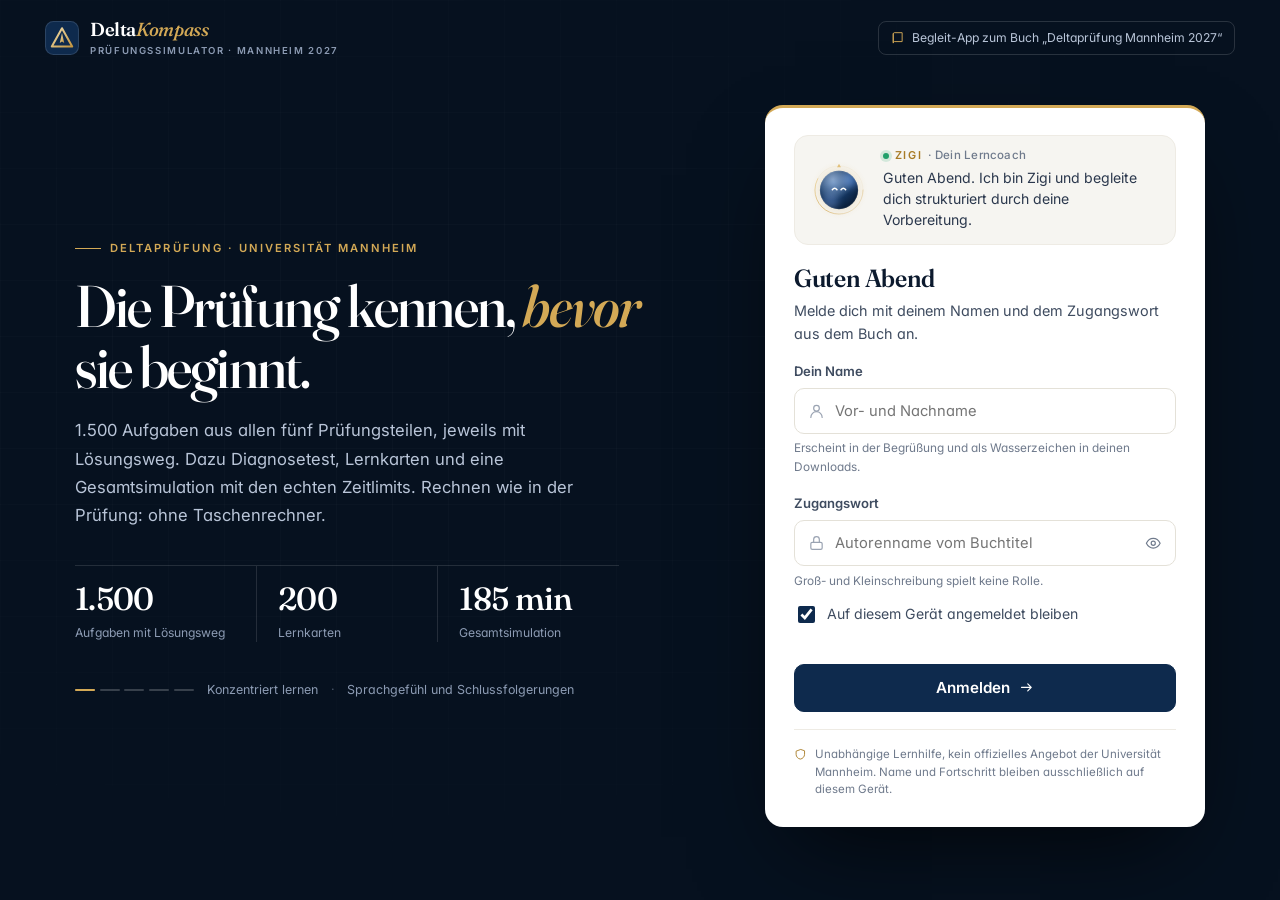
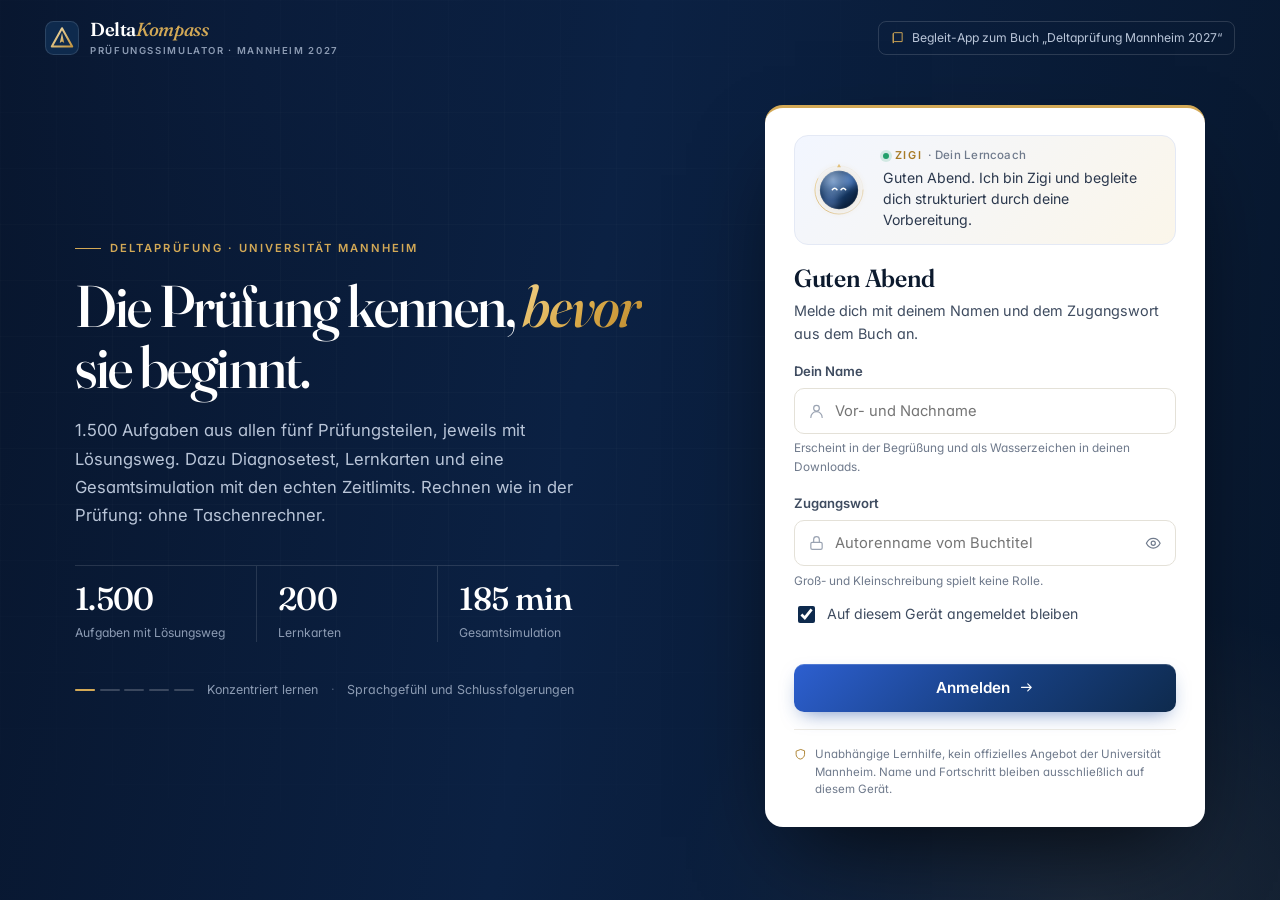
